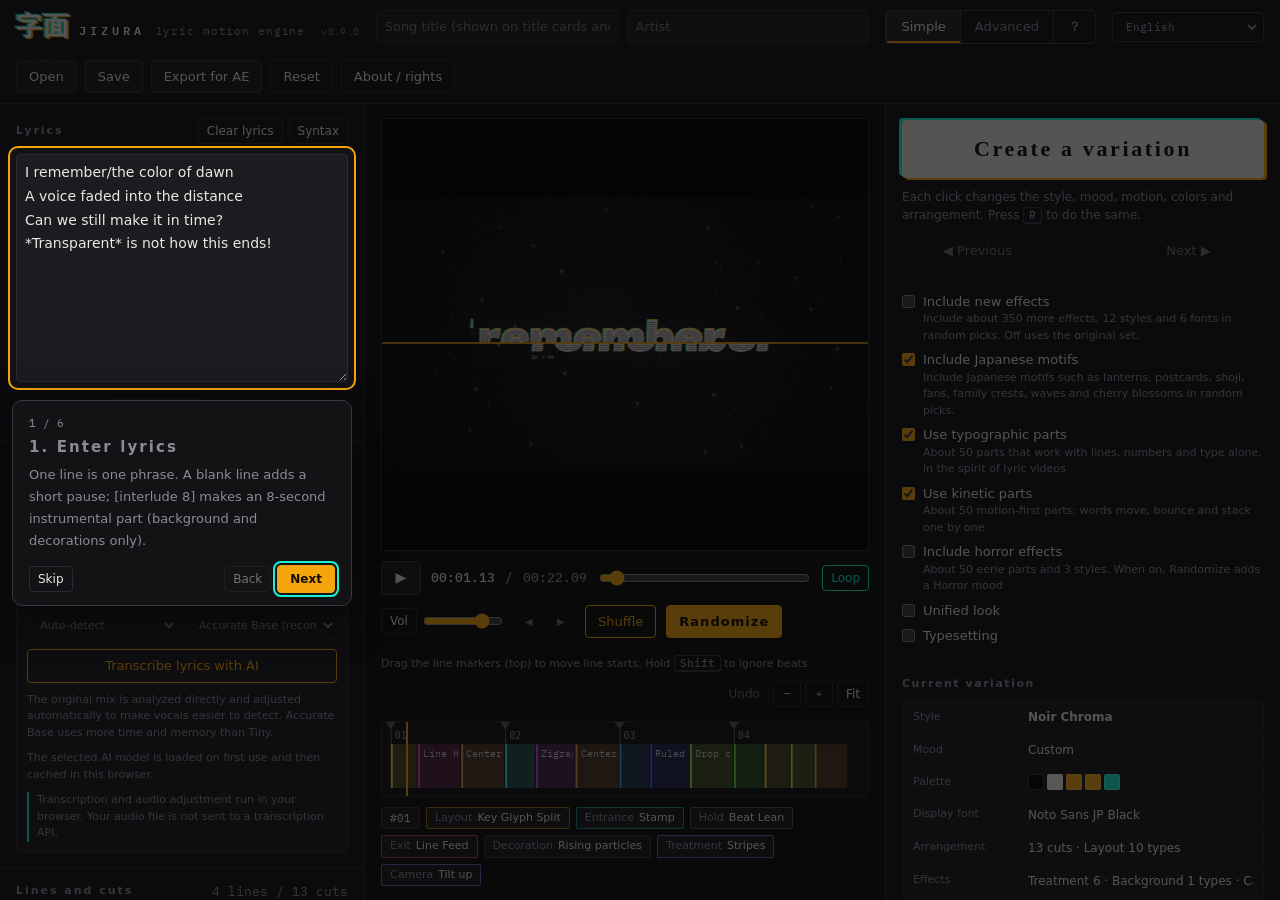
==== en/index.html @ 6033ae80 "Merge pull request #1 from KoZo114/feature/vocal-separation Add browser-based AI lyric transcription" ====
<!doctype html>
<html lang="en">
<head>
<meta charset="utf-8">
<meta name="viewport" content="width=device-width, initial-scale=1, viewport-fit=cover">
<title>JIZURA — Lyric Motion Video Maker</title>
<meta name="description" content="Turn lyrics into animated lyric videos in your browser and export MP4.">
<link rel="canonical" href="https://852wa.github.io/JIZURA/en/">
<link rel="alternate" hreflang="ja" href="https://852wa.github.io/JIZURA/">
<link rel="alternate" hreflang="en" href="https://852wa.github.io/JIZURA/en/">
<link rel="alternate" hreflang="zh-Hant" href="https://852wa.github.io/JIZURA/zh-hant/">
<link rel="alternate" hreflang="zh-Hans" href="https://852wa.github.io/JIZURA/zh-hans/">
<link rel="alternate" hreflang="ko" href="https://852wa.github.io/JIZURA/ko/">
<link rel="alternate" hreflang="id-ID" href="https://852wa.github.io/JIZURA/id/">
<link rel="alternate" hreflang="vi" href="https://852wa.github.io/JIZURA/vi/">
<meta property="og:type" content="website">
<meta property="og:title" content="JIZURA — Lyric Motion Video Maker">
<meta property="og:description" content="Turn lyrics into animated lyric videos in your browser and export MP4.">
<meta property="og:url" content="https://852wa.github.io/JIZURA/en/">
<meta name="twitter:card" content="summary">
<link rel="preconnect" href="https://fonts.googleapis.com">
<link rel="preconnect" href="https://fonts.gstatic.com" crossorigin>
<style>
:root {
  color-scheme: dark;
  --ink: #0c0c0e;
  --panel: #131316;
  --raised: #1b1b20;
  --raised2: #232329;
  --line: #2a2a31;
  --line2: #383840;
  --text: #ece7e1;
  --muted: #8e8a94;
  --faint: #5d5a63;
  --amber: #f5a50c;
  --cyan: #16f4d4;
  --rose: #ff6f9c;
  --danger: #ff5a6a;
  --ui: "IBM Plex Sans JP", "Noto Sans JP", "Hiragino Sans", "Yu Gothic UI", "Meiryo", system-ui, sans-serif;
  --mono: "IBM Plex Mono", "SFMono-Regular", Consolas, monospace;
  --brand: "Zen Old Mincho", "Noto Serif JP", "Yu Mincho", serif;
  --r: 4px;
}
html, body { height: 100%; }
[hidden] { display: none !important; }
body { margin: 0; background: var(--ink); color: var(--text); font: 13px/1.5 var(--ui); -webkit-font-smoothing: antialiased; }
* { box-sizing: border-box; }
button, input, select, textarea { font: inherit; color: inherit; }
:focus-visible { outline: 2px solid var(--cyan); outline-offset: 2px; }
@media (prefers-reduced-motion: reduce) { * { transition: none !important; } }

#app { display: flex; flex-direction: column; min-height: 100%; }

/* ---------- top bar ---------- */
.bar { display: flex; align-items: center; gap: 16px; padding-block: 10px; padding-inline: 16px; border-bottom: 1px solid var(--line); background: var(--panel); flex-wrap: wrap; }
.brand { display: flex; align-items: baseline; gap: 10px; min-width: 0; }
.brand .mark { font: 900 26px/1 var(--brand); letter-spacing: 0.02em; color: var(--text); text-shadow: -2px -1px 0 rgba(22,244,212,0.85), 2px 1px 0 rgba(245,165,12,0.9); }
.brand .word { font: 600 12px/1 var(--mono); letter-spacing: 0.34em; color: var(--text); }
.brand .tag { font: 400 11px/1 var(--mono); color: var(--muted); letter-spacing: 0.08em; }
.brand .ver { font: 400 10px/1 var(--mono); color: var(--muted); opacity: 0.8; margin-left: 6px; letter-spacing: 0.04em; }
.proj { display: flex; gap: 8px; flex: 1 1 280px; min-width: 0; }
.proj input { flex: 1 1 0; min-width: 0; }
.acts { display: flex; gap: 8px; flex-wrap: wrap; }
.lang-switch { display: inline-flex; align-items: center; gap: 3px; flex: none; font: 500 11px var(--mono); border: 1px solid var(--line2); border-radius: var(--r); padding: 3px; }
.lang-switch a, .lang-switch span { display: inline-block; padding: 3px 7px; color: var(--muted); text-decoration: none; border-radius: 2px; }
.lang-switch a:hover { color: var(--text); background: var(--raised2); }
.lang-switch [aria-current=page] { color: var(--ink); background: var(--amber); }
html[lang=en] { --ui: system-ui, -apple-system, "Segoe UI", sans-serif; --brand: Georgia, "Times New Roman", serif; }
html[lang=zh-Hant] { --ui: "Noto Sans TC", "PingFang TC", "Microsoft JhengHei", system-ui, sans-serif; }
html[lang=ko] { --ui: "Noto Sans KR", "Apple SD Gothic Neo", "Malgun Gothic", system-ui, sans-serif; --brand: "Noto Serif KR", "AppleMyungjo", "Batang", serif; }
html[lang=en] .work { grid-template-columns: minmax(315px, 365px) minmax(0, 1fr) minmax(350px, 395px); }
html[lang=en] .slider { grid-template-columns: 124px minmax(0, 1fr) 36px 30px; }
html[lang=en] .now-row { grid-template-columns: 105px minmax(0, 1fr); }
html[lang=en] .font-row { grid-template-columns: 95px minmax(0, 1fr); }
html[lang=en] .ln .tools select { max-width: 130px; }
html[lang=en] .fields .field { overflow-wrap: anywhere; }
html[lang=en] .easy-grid button, html[lang=en] .tabs button { white-space: normal; line-height: 1.2; }

/* ---------- controls ---------- */
input[type=text], input[type=number], input:not([type]), select, textarea {
  background: var(--raised); border: 1px solid var(--line); border-radius: var(--r); padding: 6px 8px; min-width: 0;
}
input[type=number] { font-family: var(--mono); }
textarea { width: 100%; resize: vertical; line-height: 1.7; }
select { padding-right: 4px; }
button { background: var(--raised); border: 1px solid var(--line2); border-radius: var(--r); padding: 6px 12px; cursor: pointer; white-space: nowrap; }
button:hover { background: var(--raised2); border-color: #4a4a54; }
button:disabled { opacity: 0.45; cursor: not-allowed; }
button.small { padding: 3px 8px; font-size: 12px; }
button.ghost { background: transparent; border-color: var(--line); }
button.primary { background: var(--amber); color: #120c00; border-color: var(--amber); font-weight: 700; }
button.primary:hover { background: #ffb52a; }
button.accent { border-color: var(--amber); color: var(--amber); background: transparent; }
button.accent:hover { background: rgba(245,165,12,0.1); }
button[aria-pressed=true] { border-color: var(--cyan); color: var(--cyan); }
button.icon { padding: 4px 6px; line-height: 0; }
button.icon svg { width: 15px; height: 15px; }
label.file { position: relative; display: inline-flex; align-items: center; gap: 6px; background: var(--raised); border: 1px dashed var(--line2); border-radius: var(--r); padding: 6px 12px; cursor: pointer; }
label.file:hover { border-color: var(--amber); }
label.file input { position: absolute; inset: 0; opacity: 0; cursor: pointer; width: 100%; }
.muted { color: var(--muted); }
.mono { font-family: var(--mono); }
h2, h3 { margin: 0; font-weight: 600; }
h2 { font-size: 11px; letter-spacing: 0.18em; color: var(--muted); }
h3 { font-size: 11px; letter-spacing: 0.14em; color: var(--muted); margin-top: 18px; margin-bottom: 8px; }

/* ---------- workspace ---------- */
.work { flex: 1; display: grid; grid-template-columns: minmax(270px, 330px) minmax(0, 1fr) minmax(290px, 350px); min-height: 0; }
.col { min-width: 0; min-height: 0; }
.col-left, .col-right { background: var(--panel); overflow: auto; }
.col-left { border-right: 1px solid var(--line); }
.col-right { border-left: 1px solid var(--line); }
.sec { padding: 14px 16px; border-bottom: 1px solid var(--line); display: flex; flex-direction: column; gap: 10px; }
.sec-h { display: flex; align-items: center; justify-content: space-between; gap: 8px; }
#lyrics { min-height: 150px; font-size: 14px; }
.syntax { font-size: 12px; color: var(--muted); background: var(--raised); border: 1px solid var(--line); border-radius: var(--r); padding: 10px 12px; }
.syntax code { font-family: var(--mono); color: var(--amber); }
.syntax ul { margin: 0; padding-left: 16px; display: grid; gap: 3px; }
.row { display: flex; align-items: center; gap: 8px; flex-wrap: wrap; }
.audio-name { font-size: 12px; overflow-wrap: anywhere; }
.fields { display: grid; grid-template-columns: repeat(3, minmax(0, 1fr)); gap: 8px; }
.field { display: flex; flex-direction: column; gap: 4px; font-size: 11px; color: var(--muted); }
.field input, .field select { width: 100%; }
.whisper-box { display: grid; gap: 9px; padding: 10px; border: 1px solid var(--line); border-radius: var(--r); background: var(--raised); }
.whisper-title { margin: 0; color: var(--text); letter-spacing: .08em; }
.whisper-fields { display: grid; grid-template-columns: repeat(2, minmax(0, 1fr)); gap: 8px; }
.whisper-note, .whisper-privacy { margin: 0; font-size: 11px; line-height: 1.5; }
.whisper-privacy { color: var(--muted); border-left: 2px solid var(--cyan); padding-left: 8px; }
.whisper-actions { display: grid; gap: 7px; }
.whisper-progress { display: grid; gap: 5px; }
.whisper-progress[hidden] { display: none; }
.whisper-status-row { display: flex; justify-content: space-between; gap: 8px; color: var(--muted); font-size: 11px; }
.whisper-progress.indeterminate .progress i { width: 38% !important; animation: whisper-progress 1.1s ease-in-out infinite alternate; }
.whisper-result { display: grid; gap: 8px; }
.whisper-result[hidden] { display: none; }
#whisperPreview { min-height: 118px; font: 12px/1.6 var(--mono); }
@keyframes whisper-progress { from { transform: translateX(-15%); } to { transform: translateX(180%); } }
.tapbox { border: 1px solid var(--amber); border-radius: var(--r); padding: 10px; display: grid; gap: 8px; background: rgba(245,165,12,0.06); }
.tapbox .next { font-size: 15px; }
button.tap { font: 700 18px/1 var(--mono); letter-spacing: 0.2em; padding: 16px; background: var(--amber); color: #120c00; border-color: var(--amber); }
/* タップ同期中は行一覧の自動スクロールで押せなくなるので、左カラムの先頭に貼り付けて固定する */
.col-left > #tapPanel { position: sticky; top: 0; z-index: 20; margin: 10px 12px; background-color: var(--panel); background-image: linear-gradient(rgba(245,165,12,0.10), rgba(245,165,12,0.10)); box-shadow: 0 10px 24px rgba(0,0,0,0.5); }
.tapbox.compact .hint { display: none; }
/* 固定レイアウトにならない広さ／高さのときは、左カラムがスクロールしないのでビューポートに重ねて固定する */
@media (max-width: 1180px), (max-height: 619px) {
  .col-left > #tapPanel { position: fixed; top: 8px; left: 8px; right: 8px; bottom: auto; margin: 0; max-height: 62vh; overflow: auto; box-shadow: 0 14px 40px rgba(0,0,0,0.6); }
}

/* line list */
#lineList { list-style: none; margin: 0; padding: 0; display: grid; gap: 6px; }
.ln { display: grid; grid-template-columns: 22px 66px minmax(0, 1fr); gap: 4px 6px; align-items: center; padding: 6px; border: 1px solid transparent; border-radius: var(--r); }
.ln:hover { background: var(--raised); }
.ln.cur { border-color: var(--line2); background: var(--raised); }
.ln .no { font: 500 11px var(--mono); color: var(--faint); text-align: right; }
.ln .time { width: 100%; padding: 3px 5px; font-size: 12px; }
.ln .txt { overflow: hidden; text-overflow: ellipsis; white-space: nowrap; cursor: pointer; }
.ln .meta { grid-column: 2 / 4; display: flex; justify-content: space-between; align-items: flex-start; gap: 6px; flex-wrap: wrap; }
.ln .tools { display: flex; gap: 4px; flex: 0 1 auto; flex-wrap: wrap; justify-content: flex-end; margin-left: auto; }
.ln .tools select { padding: 2px 4px; font-size: 11px; max-width: 92px; width: auto; }
.ln .cuts { display: flex; gap: 4px; flex-wrap: wrap; min-width: 0; flex: 1 1 140px; }
.ln .cuts span { font-size: 10px; padding: 1px 6px; border-radius: 2px; border: 1px solid var(--line2); color: var(--muted); cursor: pointer; }
.ln .cuts span:hover { color: var(--text); border-color: var(--amber); }
.ln .cuts select.cut-lay { font-size: 10px; padding: 1px 4px; max-width: 112px; border: 1px solid var(--line2); border-radius: 2px; background: var(--raised); color: var(--text); }
.ln .cuts select.cut-lay.is-forced { border-color: var(--amber); color: var(--text); }

/* ---------- stage ---------- */
.col-stage { display: flex; flex-direction: column; gap: 10px; padding: 14px 16px; min-width: 0; }
.viewport { position: relative; width: 100%; background: #000; border: 1px solid var(--line); display: grid; place-items: center; overflow: hidden; }
.viewport canvas { display: block; width: 100%; height: auto; max-height: 68vh; object-fit: contain; }
.field-wide { grid-column: span 2; }
.lang-row { display: flex; align-items: center; flex-wrap: wrap; gap: 6px; margin-top: 6px; font-size: 11px; color: var(--muted); }
.lang-row select { width: auto; }
.key-badge { position: absolute; right: 10px; top: 10px; background: rgba(12,12,14,0.78); border: 1px solid var(--line2); color: #fff; padding: 3px 8px; border-radius: var(--r); font-size: 11px; pointer-events: none; letter-spacing: .04em; }
.key-badge i { display: inline-block; width: 9px; height: 9px; border-radius: 2px; margin-right: 6px; vertical-align: -1px; border: 1px solid rgba(255,255,255,.5); }
.overlay-msg { position: absolute; left: 12px; bottom: 12px; background: rgba(12,12,14,0.85); border: 1px solid var(--line2); padding: 6px 10px; border-radius: var(--r); font-size: 12px; }
.transport { display: flex; align-items: center; gap: 10px; flex-wrap: wrap; }
.transport .vol { display: inline-flex; align-items: center; gap: 4px; }
.transport .vol input[type=range] { flex: 0 0 80px; width: 80px; }
#btnLoop[data-mode="line"], #btnLoop[data-mode="cut"] { color: var(--amber); }
#btnLoop[aria-pressed="false"] { opacity: 0.55; }
.transport .tc { font: 500 13px var(--mono); font-variant-numeric: tabular-nums; }
.transport input[type=range] { flex: 1 1 160px; accent-color: var(--amber); }
button.play { width: 40px; height: 34px; padding: 0; font-size: 14px; }
/* timeline controls, export range, line tools */
.tl-bar { display: flex; justify-content: space-between; align-items: center; gap: 8px; margin: 8px 0 4px; flex-wrap: wrap; }
.tl-hint { font-size: 11px; }
.tl-btns { display: flex; gap: 4px; margin-left: auto; }
.rng-row { display: flex; align-items: center; gap: 6px; flex-wrap: wrap; margin: 10px 0 2px; font-size: 12px; }
.rng-row select { width: auto; max-width: 150px; }
.rng-lab { color: var(--muted); font-size: 11px; }
.rngInfo { font-size: 11px; }
.ln.in-range { border-color: var(--amber); }
.ln.is-inter .txt { color: var(--muted); font-style: italic; }
.ln .txt-edit { width: 100%; padding: 3px 6px; font-size: 13px; }
.ln .tools .icon[aria-pressed=true] { color: var(--amber); }
#timeline { width: 100%; height: 76px; display: block; background: var(--panel); border: 1px solid var(--line); border-radius: var(--r); cursor: pointer; touch-action: none; }
.cutinfo { display: flex; gap: 6px; flex-wrap: wrap; align-items: center; min-height: 26px; flex: none; }
.cutinfo .cut-roll { margin-left: 2px; }
.chip { font-size: 11px; padding: 2px 8px; border-radius: 2px; border: 1px solid var(--line2); color: var(--text); background: var(--raised); }
.chip b { font-weight: 500; color: var(--muted); margin-right: 5px; }
button.chip { cursor: pointer; font: inherit; }
button.chip:hover { border-color: var(--amber); color: var(--text); }
button.chip.is-forced { border-color: var(--amber); }
button.chip[aria-pressed=true] { border-color: var(--cyan); color: var(--cyan); }
.cut-pick { border: 1px solid var(--line); border-radius: var(--r); background: var(--panel); padding: 8px; max-height: min(42vh, 420px); overflow: auto; }
.cut-pick-h { display: flex; align-items: center; gap: 8px; margin-bottom: 8px; position: sticky; top: 0; background: var(--panel); z-index: 1; padding-bottom: 4px; }
.cut-pick-h strong { font-size: 12px; }
.cut-pick-h .muted { flex: 1; font-size: 11px; }
.cut-pick .tech-grid { display: grid; grid-template-columns: repeat(auto-fill, minmax(112px, 1fr)); gap: 8px; padding: 0; min-height: 96px; }
.cut-pick .tcard { cursor: pointer; width: 100%; text-align: left; }
.cut-pick .tcard.is-on { border-color: var(--amber); box-shadow: 0 0 0 1px var(--amber); }
.cut-pick .tcard canvas { width: 100%; aspect-ratio: 16 / 9; display: block; background: #0c0c0e; }
.chip { font-size: 11px; padding: 2px 8px; border-radius: 2px; border: 1px solid var(--line2); color: var(--text); background: var(--raised); }
.chip b { font-weight: 500; color: var(--muted); margin-right: 5px; }
.chip.l { border-color: rgba(245,165,12,0.6); }
.chip.e { border-color: rgba(22,244,212,0.55); }
.chip.x { border-color: rgba(255,111,156,0.6); }
.chip.h { border-color: #55525c; }
.hint { font-size: 12px; color: var(--muted); }

/* ---------- right panel ---------- */
.tabs { display: grid; grid-template-columns: repeat(4, 1fr); border-bottom: 1px solid var(--line); position: sticky; top: 0; background: var(--panel); z-index: 2; }
.tabs button { border: 0; border-radius: 0; background: transparent; padding: 11px 4px; color: var(--muted); border-bottom: 2px solid transparent; }
.tabs button[aria-selected=true] { color: var(--text); border-bottom-color: var(--amber); }
.tabpane { padding: 14px 16px 24px; }
.style-grid { display: grid; grid-template-columns: repeat(3, minmax(0, 1fr)); gap: 8px; }
.stile { display: flex; flex-direction: column; gap: 5px; padding: 0; border: 1px solid var(--line); background: transparent; border-radius: var(--r); overflow: hidden; text-align: left; }
.stile canvas { width: 100%; aspect-ratio: 16 / 9; display: block; }
.stile span { font-size: 11px; padding: 0 7px 6px; white-space: nowrap; overflow: hidden; text-overflow: ellipsis; }
.stile[aria-pressed=true] { border-color: var(--amber); box-shadow: 0 0 0 1px var(--amber); color: var(--text); }
.slider { display: grid; grid-template-columns: 96px minmax(0, 1fr) 36px 30px; gap: 8px; align-items: center; margin-bottom: 8px; }
.slider input { width: 100%; accent-color: var(--amber); }
.slider output { font: 500 11px var(--mono); color: var(--muted); text-align: right; }
.checks { display: grid; grid-template-columns: repeat(2, minmax(0, 1fr)); gap: 3px 10px; }
.checks label { display: flex; align-items: center; gap: 6px; font-size: 12px; padding: 2px 0; }
.checks input { accent-color: var(--amber); }
.tgroup .checks.tech-grid { display: grid; grid-template-columns: repeat(auto-fill, minmax(128px, 1fr)); gap: 8px; padding: 0 10px 10px; }
.tcard { display: flex; flex-direction: column; gap: 4px; padding: 0; border: 1px solid var(--line); border-radius: var(--r); overflow: hidden; background: var(--panel); cursor: pointer; }
.tcard:hover { border-color: var(--line2); }
.tcard canvas { width: 100%; aspect-ratio: 16 / 9; display: block; background: #0c0c0e; }
.tcard .tcard-name { display: flex; align-items: center; gap: 5px; font-size: 11px; padding: 0 6px 6px; min-width: 0; }
.tcard .tcard-name span { white-space: nowrap; overflow: hidden; text-overflow: ellipsis; min-width: 0; }
.tcard.set-off { opacity: 0.5; }
.group-h { display: flex; justify-content: space-between; align-items: center; margin-top: 16px; margin-bottom: 6px; }
.tgroup { border: 1px solid var(--line); border-radius: var(--r); margin-bottom: 8px; background: var(--raised); }
.tgroup summary { display: flex; justify-content: space-between; align-items: center; padding: 8px 10px; cursor: pointer; list-style: none; font-size: 12px; }
.tgroup summary::-webkit-details-marker { display: none; }
.tgroup summary::before { content: '▸'; color: var(--muted); margin-right: 8px; transition: transform .15s; }
.tgroup[open] summary::before { transform: rotate(90deg); }
.tgroup .tg-name { flex: 1; font-weight: 600; }
.tgroup .tg-cnt { color: var(--muted); font-size: 11px; }
/* locks: same look as the per-line lock button (icon ghost + SVG, accent colour while pressed) */
.tgroup summary .lk { flex: none; margin-left: 6px; }
.lk[aria-pressed="true"] { color: var(--amber); }
.tgroup .tg-tools { display: flex; gap: 6px; padding: 0 10px 8px; }
.tgroup .checks { padding: 0 10px 10px; }
.chip.t { border-color: rgba(180,140,255,0.6); }
.chip.b { border-color: rgba(120,200,120,0.55); }
.chip.c { border-color: rgba(120,170,255,0.6); }
.group-h:first-child { margin-top: 0; }
.color-row { display: grid; grid-template-columns: repeat(3, minmax(0, 1fr)); gap: 8px; }
.color-row label { display: flex; flex-direction: column; gap: 3px; font-size: 11px; color: var(--muted); }
.color-row input[type=color] { width: 100%; height: 28px; padding: 0; border: 1px solid var(--line); background: transparent; border-radius: var(--r); }
.font-row { display: grid; grid-template-columns: 70px minmax(0, 1fr); gap: 8px; align-items: center; margin-bottom: 6px; font-size: 12px; }
.progress { height: 6px; background: var(--raised2); border-radius: 3px; overflow: hidden; }
.progress i { display: block; height: 100%; width: 0; background: linear-gradient(90deg, var(--cyan), var(--amber)); }
.outbtns { display: grid; gap: 8px; margin-top: 12px; }
.outbtns button { padding: 10px 12px; }
.note { font-size: 12px; color: var(--muted); border-left: 2px solid var(--line2); padding-left: 10px; margin-top: 12px; }
.kbd { font: 500 11px var(--mono); border: 1px solid var(--line2); border-bottom-width: 2px; padding: 0 5px; border-radius: 3px; }

label.check { display: flex; align-items: flex-start; gap: 8px; margin-bottom: 8px; cursor: pointer; }
label.check input { margin: 3px 0 0; flex: none; accent-color: var(--amber); }
label.check small { display: block; font-size: 11px; color: var(--muted); }

/* ---------- modes / おまかせ ---------- */
.modes { display: inline-flex; border: 1px solid var(--line2); border-radius: var(--r); overflow: hidden; }
.modes button { border: 0; border-radius: 0; background: transparent; padding: 6px 14px; color: var(--muted); }
.modes button + button { border-left: 1px solid var(--line2); }
.modes button[aria-pressed=true] { background: var(--raised2); color: var(--text); box-shadow: inset 0 -2px 0 var(--amber); }
#app.is-easy .tabs, #app.is-easy .tabpane, #app.is-easy .pro-only { display: none !important; }
.hist-btns { display: inline-flex; gap: 4px; }
button.icon-txt { font-size: 10px; min-width: 28px; }
.transport #btnOmakase { letter-spacing: 0.08em; }

.easy { padding: 16px 16px 28px; display: grid; gap: 18px; }
.easy h3 { margin: 0 0 8px; }
.easy-hero { display: grid; gap: 10px; }
button.omakase {
  position: relative; padding: 18px 14px; font: 900 22px/1 var(--brand); letter-spacing: 0.12em;
  background: var(--text); color: var(--ink); border: 0; border-radius: var(--r);
  box-shadow: -3px -2px 0 var(--cyan), 3px 2px 0 var(--amber);
  transition: transform .12s ease, box-shadow .12s ease;
}
button.omakase:hover { background: #fff; box-shadow: -5px -3px 0 var(--cyan), 5px 3px 0 var(--amber); }
button.omakase:active { transform: translateY(1px) scale(0.99); box-shadow: -1px -1px 0 var(--cyan), 1px 1px 0 var(--amber); }
button.omakase:disabled { box-shadow: none; }
.easy-hero .hint { margin: 0; }
.hist-row { display: grid; grid-template-columns: 1fr auto 1fr; gap: 8px; align-items: center; }
.hist-row #histPos { font-size: 11px; text-align: center; min-width: 44px; }
.now { display: grid; gap: 1px; background: var(--line); border: 1px solid var(--line); border-radius: var(--r); overflow: hidden; }
.now-row { display: grid; grid-template-columns: 84px minmax(0, 1fr); gap: 10px; align-items: center; padding: 7px 10px; background: var(--raised); font-size: 12px; }
.now-row .k { color: var(--muted); font-size: 11px; }
.now-row .v { display: flex; align-items: center; gap: 8px; min-width: 0; overflow: hidden; text-overflow: ellipsis; white-space: nowrap; }
.now-row b { font-weight: 700; }
.tagl { font: 500 10px var(--mono); color: var(--cyan); border: 1px solid rgba(22,244,212,0.5); padding: 0 5px; border-radius: 2px; }
.easy-grid { display: grid; grid-template-columns: repeat(2, minmax(0, 1fr)); gap: 8px; }
.easy-grid button { padding: 10px 8px; }
.easy .fields { display: grid; grid-template-columns: repeat(3, minmax(0, 1fr)); gap: 8px; }
.easy .exp-box { margin-top: 10px; }
.swatches { display: inline-flex; gap: 3px; vertical-align: middle; }
.swatches i { width: 16px; height: 16px; border-radius: 2px; border: 1px solid rgba(255,255,255,0.18); display: inline-block; }
#paletteSwatch i { width: 22px; height: 22px; }
.toast {
  position: absolute; top: 12px; left: 50%; transform: translate(-50%, -6px); opacity: 0;
  display: flex; align-items: center; gap: 10px; max-width: calc(100% - 24px);
  background: rgba(12,12,14,0.9); border: 1px solid var(--line2); border-left: 2px solid var(--amber);
  padding: 7px 12px; border-radius: var(--r); font-size: 12px; white-space: nowrap; overflow: hidden; text-overflow: ellipsis; pointer-events: none;
  transition: opacity .2s ease, transform .2s ease;
}
.toast.in { opacity: 1; transform: translate(-50%, 0); }
.toast.out { opacity: 0; transform: translate(-50%, -6px); }

/* ---------- 利用について ---------- */
button.linkish { background: none; border: 0; padding: 4px 0; color: var(--muted); font-size: 12px; text-decoration: underline; text-underline-offset: 3px; cursor: pointer; justify-self: start; }
button.linkish:hover { color: var(--text); background: none; }
dialog.terms { width: min(520px, calc(100vw - 32px)); max-height: calc(100vh - 48px); overflow: auto; padding: 22px 24px 18px; background: var(--panel); color: var(--text); border: 1px solid var(--line2); border-radius: 8px; box-shadow: 0 20px 60px rgba(0,0,0,0.55); }
dialog.terms .reset-list { margin: 0 0 12px; padding-left: 18px; display: grid; gap: 3px; font-size: 13px; }
button.danger { background: #c9433a; border-color: #c9433a; color: #fff; font-weight: 700; }
button.danger:hover { background: #dd5146; }
.sec-btns { display: inline-flex; gap: 6px; }
dialog.terms::backdrop { background: rgba(6,6,8,0.66); }
dialog.terms h2 { font-size: 15px; letter-spacing: 0.08em; color: var(--text); margin: 0 0 14px; }
dialog.terms p { margin: 0 0 10px; line-height: 1.75; font-size: 13px; }
dialog.terms a { color: var(--cyan); word-break: break-all; }
.terms-main { border-left: 3px solid var(--amber); background: var(--raised); padding: 12px 14px 4px; border-radius: 0 var(--r) var(--r) 0; margin-bottom: 14px; }
.terms-main .terms-big { font-size: 15px; }
.terms-main strong { color: var(--amber); font-weight: 700; }
.terms-sub { color: var(--muted); font-size: 12px !important; }
.terms-note { font-size: 12px !important; }
.terms-oss { font-size: 12px; color: var(--muted); margin: 4px 0 14px; }
.terms-oss summary { cursor: pointer; }
.terms-oss p { font-size: 12px !important; margin-top: 6px; }
.terms-foot { display: flex; justify-content: space-between; align-items: center; gap: 12px; border-top: 1px solid var(--line); padding-top: 12px; }

/* ---------- fixed workspace (wide & tall enough windows) ----------
   The page no longer scrolls as a whole: the header and the preview + timeline stay put, and the
   lyrics / line list (left) and settings (right) scroll inside their own columns. */
@media (min-width: 1181px) and (min-height: 620px) {
  html.fixed-ok body { overflow: hidden; }
  html.fixed-ok #app { height: 100vh; height: 100dvh; min-height: 0; }
  html.fixed-ok .work { overflow: hidden; }
  html.fixed-ok .col-left, html.fixed-ok .col-right { overscroll-behavior: contain; }
  html.fixed-ok .col-stage { overflow: hidden auto; }
  html.fixed-ok .viewport { flex: 1 1 0; min-height: 180px; }
  html.fixed-ok .viewport canvas { max-height: none; }
}

/* ---------- responsive ---------- */
@media (max-width: 1180px) {
  .work { grid-template-columns: minmax(0, 1fr) minmax(0, 1fr); }
  html[lang=en] .work { grid-template-columns: minmax(0, 1fr) minmax(0, 1fr); }
  .col-stage { grid-column: 1 / -1; order: -1; }
  .col-left { border-right: 1px solid var(--line); }
  .col-right { border-left: 0; }
}
@media (max-width: 760px) {
  .work { grid-template-columns: minmax(0, 1fr); }
  html[lang=en] .work { grid-template-columns: minmax(0, 1fr); }
  .col-left, .col-right { border: 0; border-top: 1px solid var(--line); }
  .bar { gap: 10px; }
  .brand .tag { display: none; }
  .fields { grid-template-columns: repeat(2, minmax(0, 1fr)); }
  .easy .fields { grid-template-columns: repeat(3, minmax(0, 1fr)); }
  #app.is-easy .col-right { order: 0; border-top: 1px solid var(--line); }
  #app.is-easy .col-left { order: 1; }
  .transport .hist-btns { display: none; }
}

/* 追加分 / 和風 switches + badges */
.pick-sets { margin: 12px 0 6px; text-align: left; }
.pick-sets label.check { margin-bottom: 6px; }
.easy-hero .pick-sets { margin-top: 14px; }
.set-badge { display: inline-block; margin-left: 4px; padding: 0 4px; border: 1px solid var(--amber); border-radius: 3px; color: var(--amber); font-size: 10px; line-height: 15px; vertical-align: 1px; }
.set-badge.ex { border-color: var(--cyan, #4cc9d9); color: var(--cyan, #4cc9d9); }
.set-badge.set-horror { border-color: #c0544a; color: #e0786e; }
.set-badge.set-typo { border-color: #9aa3ad; color: #c5ccd3; }
.set-badge.set-kinetic { border-color: #7fbf6a; color: #9fd98a; }
.checks label.set-off { opacity: 0.45; }
.checks label.set-off .set-badge { border-color: var(--muted); color: var(--muted); }
.stile { position: relative; }
.stile .badges { position: absolute; top: 4px; left: 4px; padding: 0; display: flex; gap: 3px; }
.stile .set-badge { margin: 0; padding: 0 4px; font-size: 10px; line-height: 15px; background: rgba(0,0,0,0.55); }
.stile.set-off { opacity: 0.55; }

/* ---------- かんたんモードの案内ツアー ---------- */
.tour { position: fixed; inset: 0; z-index: 200; pointer-events: auto; }
.tour-spot { position: fixed; border-radius: 8px; box-shadow: 0 0 0 9999px rgba(8, 8, 10, 0.66); outline: 2px solid var(--amber); transition: all 0.22s ease; pointer-events: none; }
.tour-bub { position: fixed; width: min(340px, calc(100vw - 24px)); background: var(--panel); color: var(--text); border: 1px solid var(--line2); border-radius: 10px; padding: 14px 16px 12px; box-shadow: 0 12px 40px rgba(0,0,0,0.5); transition: top 0.22s ease, left 0.22s ease; }
.tour-step { font-size: 11px; }
.tour-title { margin: 4px 0 6px; font-size: 15px; }
.tour-text { margin: 0 0 12px; font-size: 13px; line-height: 1.7; color: var(--muted); }
.tour-nav { display: flex; gap: 6px; align-items: center; }
.tour-sp { flex: 1; }
.tour-btn { min-width: 30px; font-weight: 700; }
button.small.primary { padding: 4px 12px; }

.lang-switch select { font: 500 11px var(--mono); padding: 3px 6px; width: auto; background: transparent; color: var(--muted); border: none; }
.sr-only { position: absolute; width: 1px; height: 1px; overflow: hidden; clip: rect(0 0 0 0); white-space: nowrap; }
.unify-box { margin-bottom: 10px; padding-bottom: 6px; border-bottom: 1px solid var(--line); }
.center-dir { gap: 6px; margin: -2px 0 8px 26px; font-size: 12px; }
.center-dir select { width: auto; }

/* ================= スマホ mode (#app.is-mobile) =================
   one column: sticky header with おまかせ, the preview right under it, then folding sections */
.omk-top, .menu-btn { display: none; }
.mode-mobile { display: none; }
@media (max-width: 900px), (pointer: coarse) { .mode-mobile { display: inline-block; } }
#app.is-mobile .mode-mobile { display: inline-block; }
#app.is-mobile .bar { position: sticky; top: 0; z-index: 40; gap: 8px; padding: 8px 10px; }
#app.is-mobile .brand .tag, #app.is-mobile .brand .word, #app.is-mobile .tour-btn { display: none; }
#app.is-mobile .brand .mark { font-size: 22px; }
#app.is-mobile .omk-top, #app.is-mobile .menu-btn { display: inline-block; }
#app.is-mobile .omk-top { order: 2; margin-left: auto; padding: 9px 16px; font-size: 15px; }
#app.is-mobile .menu-btn { order: 3; padding: 9px 10px; }
#app.is-mobile .modes { order: 4; flex: 1 1 100%; }
#app.is-mobile .modes button { flex: 1 1 0; padding: 7px 4px; }
#app.is-mobile .proj, #app.is-mobile .acts, #app.is-mobile .lang-switch { display: none; order: 5; flex: 1 1 100%; }
#app.is-mobile.menu-open .proj, #app.is-mobile.menu-open .acts, #app.is-mobile.menu-open .lang-switch { display: flex; }
#app.is-mobile .acts > * { flex: 1 1 auto; }
#app.is-mobile .work { display: flex; flex-direction: column; overflow: visible; }
#app.is-mobile .col-left, #app.is-mobile .col-right { overflow: visible; border: 0; border-top: 1px solid var(--line); }
#app.is-mobile .col-stage { order: -1; position: sticky; top: var(--mbar, 96px); z-index: 30; background: var(--ink); padding: 8px 10px; gap: 6px; box-shadow: 0 8px 18px rgba(0,0,0,0.45); }
#app.is-mobile .viewport canvas { max-height: 34vh; }
#app.is-mobile .tl-bar, #app.is-mobile #timeline, #app.is-mobile .cutinfo, #app.is-mobile .transport .vol, #app.is-mobile #btnLoop, #app.is-mobile #btnShuffle, #app.is-mobile #btnOmakase { display: none; }
#app.is-mobile .transport { gap: 8px; flex-wrap: nowrap; }
#app.is-mobile .transport .hist-btns { display: inline-flex; }
#app.is-mobile .col-right { order: 0; }
#app.is-mobile .col-left { order: 1; }
#app.is-mobile .easy-hero .omakase { display: none; }
#app.is-mobile button, #app.is-mobile select, #app.is-mobile input[type=text], #app.is-mobile label.file { min-height: 40px; }
#app.is-mobile button.small, #app.is-mobile .ln button, #app.is-mobile .ln select { min-height: 34px; }
#app.is-mobile .easy .fields, #app.is-mobile .fields { grid-template-columns: repeat(2, minmax(0, 1fr)); }
/* folding sections: tap the heading */
#app.is-mobile .sec > .sec-h h2 { cursor: pointer; font-size: 13px; }
#app.is-mobile .sec > .sec-h h2::before { content: '▾'; display: inline-block; width: 1.2em; color: var(--amber); }
#app.is-mobile .sec.fold > .sec-h h2::before { content: '▸'; }
#app.is-mobile .sec.fold > :not(.sec-h) { display: none !important; }
/* lines: one compact row each, tap to open its tools */
#app.is-mobile .ln { grid-template-columns: 22px minmax(0, 1fr); padding: 8px 6px; }
#app.is-mobile .ln .time { display: none; }
#app.is-mobile .ln .meta { display: none; grid-column: 1 / -1; }
#app.is-mobile .ln.open .meta { display: block; }
#app.is-mobile .ln .txt { white-space: nowrap; overflow: hidden; text-overflow: ellipsis; }
#app.is-mobile .ln.open .txt { white-space: normal; }
.exp-share { width: 100%; margin-bottom: 8px; }
#app.is-mobile .transport .tc.muted, #app.is-mobile #timeDur { display: none; }
#app.is-mobile .transport input[type=range] { flex: 1 1 40px; min-width: 0; }
#app.is-mobile .transport .hist-btns button { min-width: 36px; padding: 4px 8px; }
#app.is-mobile button.play { flex: none; width: 44px; }

</style>
</head>
<body>
<div id="tour" class="tour" hidden role="dialog" aria-modal="true" aria-labelledby="tourTitle">
  <div class="tour-spot"></div>
  <div class="tour-bub">
    <div class="tour-step mono muted"></div>
    <h3 id="tourTitle" class="tour-title"></h3>
    <p class="tour-text"></p>
    <div class="tour-nav"><button class="tour-skip ghost small">Skip</button><span class="tour-sp"></span><button class="tour-prev ghost small">Back</button><button class="tour-next primary small">Next</button></div>
  </div>
</div>
<div id="app">
  <header class="bar">
    <div class="brand"><span class="mark" aria-hidden="true">字面</span><span class="word">JIZURA</span><span class="tag">lyric motion engine</span><span class="ver">v0.9.0</span></div>
    <div class="proj">
      <input id="songTitle" type="text" placeholder="Song title (shown on title cards and HUD)" aria-label="Song title">
      <input id="songArtist" type="text" placeholder="Artist" aria-label="Artist">
    </div>
    <button id="btnOmakaseTop" class="primary omk-top" title="Randomize style, mood, effects and palette">Randomize</button>
    <button id="btnMenu" class="ghost menu-btn" aria-expanded="false" aria-controls="appMenu">Menu</button>
    <div class="modes" role="group" aria-label="Editor mode">
      <button id="modeMobile" class="mode-mobile" aria-pressed="false" title="Phone layout (Randomize pinned at the top, lines folded)">Phone</button>
      <button id="modeEasy" aria-pressed="false" title="A simple workspace focused on automatic creation">Simple</button>
      <button id="modePro" aria-pressed="true" title="Show all settings">Advanced</button>
      <button id="btnTour" class="ghost tour-btn" title="A short tour of the Simple mode" aria-label="Tour">？</button>
    </div>
    <label class="lang-switch"><span class="sr-only">Language</span><select aria-label="Language" onchange="if(this.value)location.href=this.value"><option value="../index.html" lang="ja">日本語</option><option value="../en/index.html" lang="en" selected>English</option><option value="../zh-hant/index.html" lang="zh-Hant">繁體中文</option><option value="../zh-hans/index.html" lang="zh-Hans">简体中文</option><option value="../ko/index.html" lang="ko">한국어</option><option value="../id/index.html" lang="id-ID">Bahasa Indonesia</option><option value="../vi/index.html" lang="vi">Tiếng Việt</option></select></label>
    <div class="acts">
      <label class="file" title="Open a saved project (.json)">Open<input id="fileProject" type="file" accept=".json,application/json"></label>
      <button id="btnSave" title="Save project as .json">Save</button>
      <button id="btnAE" title="Export project data for the After Effects panel">Export for AE</button>
      <button id="btnReset" class="ghost" title="Clear lyrics, song, settings and history and start over">Reset</button>
      <button id="btnTerms" class="ghost terms-open" title="Rights and licenses for your exports">About / rights</button>
    </div>
  </header>

  <main class="work">
    <!-- ================= left: lyrics & timing ================= -->
    <section class="col col-left" aria-label="Lyrics and timing">
      <div id="tapPanel" class="tapbox" hidden>
          <div class="hint">Press <span class="kbd">Space</span> or the button as each line starts. A wrong tap? Press <span class="kbd">Backspace</span> or “Undo tap”. To redo from a line in the middle, press ◎ in the line list.</div>
          <div class="next">Next: <b id="tapLine">—</b></div>
          <button id="tapBtn" class="tap">TAP</button>
          <button id="tapBack" class="ghost">Undo tap</button>
          <button id="tapStop" class="ghost">Finish</button>
      </div>
      <div class="sec">
        <div class="sec-h"><h2>Lyrics</h2><span class="sec-btns"><button id="btnClearLyrics" class="ghost small" title="Clear the lyrics with their line timings, per-line settings and export range (Undo or Ctrl+Z brings them back)">Clear lyrics</button><button id="btnSyntax" class="ghost small" aria-expanded="false">Syntax</button></span></div>
        <textarea id="lyrics" rows="9" spellcheck="false" aria-label="Lyrics (one phrase per line)"></textarea>
        <label class="lang-row">Lyrics language<select id="lyricLang"><option value="auto">Auto-detect</option><option value="ja">日本語</option><option value="zh-Hant">繁體中文</option><option value="zh-Hans">简体中文</option><option value="ko">한국어</option><option value="en">English</option></select><span id="langNote" class="muted"></span></label>
        <div id="syntax" class="syntax" hidden>
          <ul>
            <li>One phrase per line. A blank line adds a short pause.</li>
            <li><code>I remember/the dawn</code> … <code>/</code> marks a cut boundary</li>
            <li><code>*transparent*</code> … emphasis (larger, stronger effects)</li>
            <li>A trailing <code>!</code> … adds a flash and shake</li>
            <li><code>lyrics|reading or note</code> … smaller text in annotation layouts</li>
            <li><code>[01:23.45]Lyrics</code> … uses an LRC timestamp</li>
            <li><code>[interlude 8]</code> … an 8-second instrumental part (no lyrics, background and decorations only). Without a number it lasts 4 seconds; tap sync or markers set its length</li>
            <li><code>#</code> starts a comment (ignored)</li>
          </ul>
        </div>
      </div>

      <div class="sec">
        <div class="sec-h"><h2>Audio and timing</h2></div>
        <div id="audioName" class="muted audio-name">No audio. Import a song to detect beats and align cuts.</div>
        <div class="row">
          <label class="file" title="MP3, WAV, M4A and more">Import audio<input id="audioFile" type="file" accept="audio/*,.mp3,.wav,.m4a,.aac,.ogg,.flac"></label>
          <button id="btnTap" title="Tap at the start of each line while the song plays">Tap to sync</button>
        </div>
        <div id="whisperBox" class="whisper-box">
          <div class="sec-h"><h3 class="whisper-title">AI transcription</h3><span id="whisperDevice" class="muted mono"></span></div>
          <div class="whisper-fields">
            <label class="field">Language
              <select id="whisperLang"><option value="auto">Auto-detect</option><option value="japanese">Japanese</option><option value="english">English</option></select>
            </label>
            <label class="field">Model
              <select id="whisperModel"><option value="base">Accurate Base (recommended)</option><option value="tiny">Fast Tiny</option></select>
            </label>
          </div>
          <div class="whisper-actions">
            <button id="btnWhisper" class="accent">Transcribe lyrics with AI</button>
          </div>
          <p id="whisperFirstNote" class="whisper-note muted">The original mix is analyzed directly and adjusted automatically to make vocals easier to detect. Accurate Base uses more time and memory than Tiny.</p>
          <p class="whisper-note muted">The selected AI model is loaded on first use and then cached in this browser.</p>
          <div id="whisperProgressBox" class="whisper-progress" hidden>
            <div class="progress" role="progressbar" aria-label="AI transcription progress" aria-valuemin="0" aria-valuemax="100" aria-valuenow="0"><i id="whisperBar"></i></div>
            <div class="whisper-status-row"><span id="whisperStatus" role="status" aria-live="polite">Preparing</span><span id="whisperPercent" class="mono">0%</span></div>
          </div>
          <div id="whisperResult" class="whisper-result" hidden>
            <label class="field">Transcription result (you can edit it before applying)
              <textarea id="whisperPreview" rows="7" spellcheck="false" aria-label="AI transcription result"></textarea>
            </label>
            <button id="btnApplyWhisper" class="primary">Apply to lyrics</button>
          </div>
          <p class="whisper-privacy">Transcription and audio adjustment run in your browser. Your audio file is not sent to a transcription API.</p>
        </div>
        <div class="fields pro-only">
          <label class="field">BPM<input id="bpm" type="number" min="0" max="300" step="0.1" placeholder="Auto"></label>
          <label class="field">Start (s)<input id="offset" type="number" min="0" step="0.05"></label>
          <label class="field">Line duration<input id="lineScale" type="number" min="0.4" max="3" step="0.05"></label>
        </div>
        <div class="row pro-only">
          <label class="row" style="gap:6px"><input id="snap" type="checkbox"> Snap to beat</label>
          <button id="btnResetTimes" class="ghost small">Clear manual timing</button>
        </div>
      </div>

      <div class="sec">
        <div class="sec-h"><h2>Lines and cuts</h2><span id="linesInfo" class="muted mono"></span></div>
        <ol id="lineList"></ol>
      </div>
    </section>

    <!-- ================= center: stage ================= -->
    <section class="col col-stage" aria-label="Preview">
      <div class="viewport" id="viewport"><canvas id="view" width="1280" height="720"></canvas><div id="viewMsg" class="overlay-msg" hidden></div><div id="keyBadge" class="key-badge" hidden></div><div id="toast" class="toast" role="status" aria-live="polite" hidden></div></div>
      <div class="transport">
        <button id="btnPlay" class="play" aria-label="Play">▶</button>
        <span id="timeNow" class="tc">00:00.00</span><span class="tc muted">/</span><span id="timeDur" class="tc muted">00:00.00</span>
        <input id="scrub" type="range" min="0" max="10000" value="0" aria-label="Playback position">
        <button id="btnLoop" class="ghost small" aria-pressed="true" title="Loop the whole piece">Loop</button>
        <span class="vol"><button id="btnMute" class="ghost small" aria-pressed="false" title="Click to mute / unmute (preview only — exports keep the original level)">Vol</button><input id="vol" type="range" min="0" max="100" value="80" aria-label="Preview volume"></span>
        <span class="hist-btns">
          <button id="btnPrev" class="ghost small icon-txt" title="Previous variation" aria-label="Previous">◀</button>
          <button id="btnNext" class="ghost small icon-txt" title="Next variation" aria-label="Next">▶</button>
        </span>
        <button id="btnShuffle" class="accent" title="Shuffle the arrangement, keeping locked lines">Shuffle</button>
        <button id="btnOmakase" class="primary" title="Randomize style, mood, effects and colors (R)">Randomize</button>
      </div>
      <div class="tl-bar">
        <span class="tl-hint muted">Drag the line markers (top) to move line starts. Hold <span class="kbd">Shift</span> to ignore beats</span>
        <span class="tl-btns">
          <button id="btnUndoEdit" class="ghost small" title="Undo lyric and timing changes (Ctrl+Z)" disabled>Undo</button>
          <button id="tlOut" class="ghost small icon-txt" title="Zoom out" aria-label="Zoom the timeline out">−</button>
          <button id="tlIn" class="ghost small icon-txt" title="Zoom in (or scroll on the timeline)" aria-label="Zoom the timeline in">＋</button>
          <button id="tlFit" class="ghost small" title="Show the whole song">Fit</button>
        </span>
      </div>
      <canvas id="timeline" aria-label="Timeline (click to seek, drag line markers to adjust)"></canvas>
      <div class="cutinfo" id="cutInfo"></div>
      <div id="cutPick" class="cut-pick pro-only" hidden>
        <div class="cut-pick-h">
          <strong id="cutPickTitle">Techniques</strong>
          <span class="muted" id="cutPickHint">Replace only this cut</span>
          <button type="button" id="cutPickAuto" class="ghost small">Auto</button>
          <button type="button" id="cutPickClose" class="ghost small" aria-label="Close">✕</button>
        </div>
        <div id="cutPickGrid" class="tech-grid checks"></div>
      </div>
    </section>

    <!-- ================= right: look & output ================= -->
    <section class="col col-right" aria-label="Style and export">
      <div id="easyPanel" class="easy" hidden>
        <div class="easy-hero">
          <button id="btnOmakaseBig" class="omakase">Create a variation</button>
          <p class="hint">Each click changes the style, mood, motion, colors and arrangement. Press <span class="kbd">R</span> to do the same.</p>
          <div class="hist-row">
            <button id="btnPrev2" class="ghost">◀ Previous</button>
            <span id="histPos" class="muted mono"></span>
            <button id="btnNext2" class="ghost">Next ▶</button>
          </div>
          <div class="pick-sets">
            <label class="check"><input id="eExtra" class="extra-toggle" type="checkbox"><span>Include new effects<small>Include about 350 more effects, 12 styles and 6 fonts in random picks. Off uses the original set.</small></span></label>
            <label class="check"><input id="eWa" class="wa-toggle" type="checkbox" checked><span>Include Japanese motifs<small>Include Japanese motifs such as lanterns, postcards, shoji, fans, family crests, waves and cherry blossoms in random picks.</small></span></label>
            <label class="check"><input class="typo-toggle" type="checkbox" checked><span>Use typographic parts<small>About 50 parts that work with lines, numbers and type alone, in the spirit of lyric videos</small></span></label>
            <label class="check"><input class="kinetic-toggle" type="checkbox" checked><span>Use kinetic parts<small>About 50 motion-first parts: words move, bounce and stack one by one</small></span></label>
            <label class="check"><input class="horror-toggle" type="checkbox"><span>Include horror effects<small>About 50 eerie parts and 3 styles. When on, Randomize adds a Horror mood</small></span></label>
            <label class="check"><input class="unify-toggle" type="checkbox"><span>Unified look</span></label>
            <label class="check"><input class="typeset-toggle" type="checkbox"><span>Typesetting</span></label>
          </div>
        </div>
        <div class="easy-sec">
          <h3>Current variation</h3>
          <div id="easyNow" class="now"></div>
        </div>
        <div class="easy-sec">
          <h3>Change one thing</h3>
          <div class="easy-grid">
            <button id="eStyle" title="Change the style only">Style</button>
            <button id="ePalette" title="Randomize accent and offset colors">Palette</button>
            <button id="eMood" title="Change motion, glitch and technique mood">Mood</button>
            <button id="eCut" title="Change the arrangement and motion only">Arrangement</button>
          </div>
        </div>
        <div class="easy-sec">
          <h3>Export</h3>
          <div class="fields">
            <label class="field">Aspect ratio<select id="eAspect"><option value="16:9">16:9</option><option value="9:16">9:16 portrait</option><option value="4:3">4:3</option><option value="3:4">3:4 portrait</option><option value="1:1">1:1</option><option value="4:5">4:5 portrait</option><option value="21:9">21:9</option></select></label>
            <label class="field">Resolution<select id="eRes"><option value="720">720p</option><option value="1080">1080p</option><option value="1440">1440p</option><option value="2160">4K</option></select></label>
            <label class="field">fps<select id="eFps"><option>24</option><option>30</option><option>60</option></select></label>
            <label class="field field-wide">Background<select id="eKey"><option value="off">Style background</option><option value="green">Green screen (compositing)</option><option value="black">Black background (compositing)</option></select></label>
          </div>
          <label class="check center-free"><input id="eCenter" class="center-toggle" type="checkbox"><span>Keep the centre free (for a character)<small>For a character or other footage in the middle: lyrics and their effects go to the left / right on wide frames and top / bottom on tall ones, alternating line by line. Backgrounds and screen effects still cover the whole frame (the preview outlines the free area with a dotted line)</small></span></label>
          <label class="row center-dir" hidden>On tall frames<select class="centerDirSel" aria-label="Split on tall frames"><option value="tb">Top / bottom</option><option value="lr">Left / right</option></select></label>
          <div class="rng-row"><span class="rng-lab">Export range</span><select class="rngFrom" aria-label="First line to export"></select><span class="muted">〜</span><select class="rngTo" aria-label="Last line to export"></select><span class="rngInfo muted mono"></span></div>
          <div class="outbtns"><button id="eMP4" class="primary">Export MP4</button><button id="eMP4File" class="ghost mp4file" hidden title="Pick the file first; the video is written straight into it. Use this when long songs or 1080p and above fail because the browser runs out of memory (Chrome / Edge)">For large videos (save straight to a file)</button></div>
          <button class="terms-open linkish">Rights to exported videos</button>
          <div class="exp-box" hidden>
            <button class="exp-share primary" hidden>Share / save</button>
            <div class="progress"><i class="exp-bar"></i></div>
            <div class="row" style="justify-content:space-between;margin-top:6px"><span class="exp-text muted mono">—</span><button class="exp-cancel ghost small">Cancel</button></div>
          </div>
        </div>
      </div>
      <nav class="tabs" role="tablist">
        <button role="tab" data-tab="style" aria-selected="true">Style</button>
        <button role="tab" data-tab="fx" aria-selected="false">Effects</button>
        <button role="tab" data-tab="tech" aria-selected="false">Techniques</button>
        <button role="tab" data-tab="out" aria-selected="false">Export</button>
      </nav>

      <div class="tabpane" data-pane="style">
        <div id="styleGrid" class="style-grid"></div>
        <h3>Font roles</h3>
        <div id="fontRoles"></div>
        <div class="row" style="margin-top:8px">
          <input id="localFont" type="text" placeholder="Installed font name (e.g. Arial)" style="flex:1">
          <button id="btnAddFont">Add</button>
        </div>
        <div class="row" style="margin-top:8px"><label class="file">Font file (.ttf/.otf)<input id="fontFile" type="file" accept=".ttf,.otf,.woff,.woff2"></label></div>
        <h3>Accent and offset colors</h3>
        <label class="check"><input id="accentOn" type="checkbox"><span>Use custom colors<small>Applies to every scene. Brightness adapts to the background.</small></span></label>
        <div class="color-row" id="colorRowAccent"></div>
        <div class="row" style="margin-top:10px">
          <button id="btnRandPalette" class="accent">Randomize palette</button>
          <div id="paletteSwatch" class="swatches" aria-hidden="true"></div>
        </div>
        <h3>Background and text colors</h3>
        <label class="check"><input id="colorOn" type="checkbox"><span>Use custom background and text colors</span></label>
        <div class="color-row" id="colorRow"></div>
      </div>

      <div class="tabpane" data-pane="fx" hidden>
        <div class="unify-box">
          <label class="check"><input class="unify-toggle" type="checkbox"><span>Unified look</span></label>
          <label class="check"><input class="typeset-toggle" type="checkbox"><span>Typesetting</span></label>
        </div>
        <div id="fxSliders"></div>
        <div class="row" style="margin-top:6px">
          <label class="row" style="gap:6px"><input id="fxFlash" type="checkbox"> Flash</label>
          <label class="row" style="gap:6px">Frame stepping <select id="fxKoma" title="Motion drawings per second (independent of export fps)"><option value="0">Full (export fps)</option><option value="12">On twos (12 drawings/s)</option><option value="8">On threes (8 drawings/s)</option></select></label>
        </div>
        <div class="fields" style="margin-top:12px">
          <label class="field">HUD<select id="fxHud"><option value="auto">Auto (by style)</option><option value="on">Always show</option><option value="off">Hide</option></select></label>
          <label class="field">Seed<input id="seed" type="number" step="1"></label>
          <label class="field">&nbsp;<button id="btnSeed" class="ghost">New seed</button></label>
        </div>
        <p class="note">The same seed produces the same arrangement. Reroll or lock individual lines in the list on the left.</p>
      </div>

      <div class="tabpane" data-pane="tech" hidden>
        <div class="pick-sets">
          <label class="check"><input id="tExtra" class="extra-toggle" type="checkbox"><span>Include new effects<small>Include techniques, styles and fonts marked New in automatic picks.</small></span></label>
          <label class="check"><input id="tWa" class="wa-toggle" type="checkbox" checked><span>Include Japanese motifs<small>Include techniques and styles marked JP in automatic picks. Manual selections remain available.</small></span></label>
          <label class="check"><input class="typo-toggle" type="checkbox" checked><span>Use typographic parts<small>Techniques marked T. When off, Randomize and Shuffle skip them</small></span></label>
          <label class="check"><input class="kinetic-toggle" type="checkbox" checked><span>Use kinetic parts<small>Techniques marked K. When off, Randomize and Shuffle skip them</small></span></label>
          <label class="check"><input class="horror-toggle" type="checkbox"><span>Include horror effects<small>Techniques and styles marked H. Randomize uses them only in the Horror mood</small></span></label>
        </div>
        <div class="row" style="margin-bottom:10px"><input id="techFilter" type="text" placeholder="Filter techniques by name" style="flex:1" aria-label="Filter techniques by name"><span id="techTotal" class="muted mono"></span></div>
        <p class="note">Previews on screen loop automatically.</p>
        <div id="techLists"></div>
      </div>

      <div class="tabpane" data-pane="out" hidden>
        <div class="fields">
          <label class="field">Aspect ratio<select id="outAspect"><option value="16:9">16:9</option><option value="9:16">9:16 portrait</option><option value="4:3">4:3</option><option value="3:4">3:4 portrait</option><option value="1:1">1:1</option><option value="4:5">4:5 portrait</option><option value="21:9">21:9</option></select></label>
          <label class="field">Resolution<select id="outRes"><option value="720">720p</option><option value="1080">1080p</option><option value="1440">1440p</option><option value="2160">4K</option></select></label>
          <label class="field">fps<select id="outFps"><option>24</option><option>30</option><option>60</option></select></label>
          <label class="field">Quality<select id="outQuality"><option value="standard">Standard</option><option value="high">High</option><option value="max">Maximum</option></select></label>
          <label class="field field-wide">Background<select id="outKey"><option value="off">Style background</option><option value="green">Green screen (compositing)</option><option value="black">Black background (compositing)</option></select></label>
        </div>
        <p class="note key-note">Green screen and black background render white text and effects over a solid color, without background patterns, paper texture, particles or vignette. The preview shows the export. Use a chroma key for green or Screen blending / a luma key for black to composite over footage.</p>
        <label class="check center-free"><input id="outCenter" class="center-toggle" type="checkbox"><span>Keep the centre free (for a character)<small>For a character or other footage in the middle: lyrics and their effects go to the left / right on wide frames and top / bottom on tall ones, alternating line by line. Backgrounds and screen effects still cover the whole frame (the preview outlines the free area with a dotted line)</small></span></label>
          <label class="row center-dir" hidden>On tall frames<select class="centerDirSel" aria-label="Split on tall frames"><option value="tb">Top / bottom</option><option value="lr">Left / right</option></select></label>
        <label class="row" style="gap:6px;margin-top:10px"><input id="outAudio" type="checkbox" checked> Include audio in video</label>
        <div class="rng-row"><span class="rng-lab">Export range</span><select class="rngFrom" aria-label="First line to export"></select><span class="muted">〜</span><select class="rngTo" aria-label="Last line to export"></select><span class="rngInfo muted mono"></span></div>
        <div class="outbtns">
          <button id="btnMP4" class="primary">Export MP4</button>
          <button id="btnMP4File" class="mp4file" hidden title="Pick the file first; the video is written straight into it. Use this when long songs or 1080p and above fail because the browser runs out of memory (Chrome / Edge)">MP4 (large videos, save straight to a file)</button>
          <button id="btnPNG">PNG sequence (ZIP)</button>
          <button id="btnPNGA">Transparent PNG (ZIP)</button>
          <button id="btnPNGL" title="Transparent PNGs in two folders: back/ (background graphic and the decorations behind the lyrics) and front/ (lyrics, their decorations and ghosts). Screen effects are applied to both, so front over back matches the normal look.">Transparent PNG layers (ZIP)</button>
        </div>
        <div class="exp-box" hidden style="margin-top:12px">
          <button class="exp-share primary" hidden>Share / save</button>
          <div class="progress"><i class="exp-bar"></i></div>
          <div class="row" style="justify-content:space-between;margin-top:6px"><span class="exp-text muted mono">—</span><button class="exp-cancel ghost small">Cancel</button></div>
        </div>
        <button class="terms-open linkish" style="margin-top:10px">Rights and licenses for exported videos and images</button>
        <p class="note" id="codecNote">Export runs in your browser (Chrome or Edge recommended).</p>
      </div>
    </section>
  </main>
</div>

<dialog id="resetDlg" class="terms" aria-labelledby="resetTitle">
  <form method="dialog">
    <h2 id="resetTitle">Reset</h2>
    <p>This clears everything below and starts over. <strong>It cannot be undone.</strong></p>
    <ul class="reset-list">
      <li>Lyrics, song title and artist</li>
      <li>The loaded song (including the copy kept in this browser)</li>
      <li>Timing, per-line settings and export range</li>
      <li>Style, motion, palette, fonts and other settings</li>
      <li>Variation history (◀ ▶) and the lyrics / timing undo history</li>
    </ul>
    <p class="terms-sub">Simple / Advanced mode, preview volume and the interface language stay as they are. Saved project files (.json) are not affected.</p>
    <div class="terms-foot"><span></span><span class="row"><button value="cancel" class="ghost">Cancel</button><button value="reset" class="danger">Reset</button></span></div>
  </form>
</dialog>
<dialog id="termsDlg" class="terms" aria-labelledby="termsTitle">
  <form method="dialog">
    <h2 id="termsTitle">About / rights</h2>
    <div class="terms-main">
      <p class="terms-big">You own the <strong>videos and images you create</strong>.</p>
      <p class="terms-sub">Lyrics and music remain the property of their respective rights holders.</p>
    </div>
    <p>The tool is released under the <strong>MIT license</strong>. See the license at:</p>
    <p><a href="https://github.com/852wa/JIZURA" target="_blank" rel="noopener">https://github.com/852wa/JIZURA</a></p>
    <p class="muted terms-note">Your lyrics and audio are processed in this browser and are not sent to a server.</p>
    <details class="terms-oss"><summary>Open source software</summary>
      <p>MP4 export: mp4-muxer（MIT License）<br>AI transcription: Transformers.js / Whisper Tiny and Base (Apache License 2.0)<br>Fonts: Google Fonts typefaces（SIL Open Font License 1.1）</p>
    </details>
    <div class="terms-foot"><span class="muted mono">© 2026 hakoniwa · MIT</span><button value="close" class="primary" autofocus>Close</button></div>
  </form>
</dialog>

<script>
/*! mp4-muxer v5.2.2 | MIT License | (c) 2023 Vanilagy | see THIRD_PARTY_NOTICES.md */
"use strict";var Mp4Muxer=(()=>{var we=Object.defineProperty,at=Object.getOwnPropertyDescriptor,nt=Object.getOwnPropertyNames,ot=Object.prototype.hasOwnProperty,ht=(e,t)=>{for(var s in t)we(e,s,{get:t[s],enumerable:!0})},lt=(e,t,s,r)=>{if(t&&typeof t=="object"||typeof t=="function")for(let a of nt(t))!ot.call(e,a)&&a!==s&&we(e,a,{get:()=>t[a],enumerable:!(r=at(t,a))||r.enumerable});return e},ft=e=>lt(we({},"__esModule",{value:!0}),e),ve=(e,t,s)=>{if(!t.has(e))throw TypeError("Cannot "+s)},i=(e,t,s)=>(ve(e,t,"read from private field"),s?s.call(e):t.get(e)),d=(e,t,s)=>{if(t.has(e))throw TypeError("Cannot add the same private member more than once");t instanceof WeakSet?t.add(e):t.set(e,s)},C=(e,t,s,r)=>(ve(e,t,"write to private field"),r?r.call(e,s):t.set(e,s),s),ut=(e,t,s,r)=>({set _(a){C(e,t,a,s)},get _(){return i(e,t,r)}}),m=(e,t,s)=>(ve(e,t,"access private method"),s),Re={};ht(Re,{ArrayBufferTarget:()=>qe,FileSystemWritableFileStreamTarget:()=>Xe,Muxer:()=>vi,StreamTarget:()=>Te});var p=new Uint8Array(8),z=new DataView(p.buffer),y=e=>[(e%256+256)%256],c=e=>(z.setUint16(0,e,!1),[p[0],p[1]]),dt=e=>(z.setInt16(0,e,!1),[p[0],p[1]]),Pe=e=>(z.setUint32(0,e,!1),[p[1],p[2],p[3]]),n=e=>(z.setUint32(0,e,!1),[p[0],p[1],p[2],p[3]]),mt=e=>(z.setInt32(0,e,!1),[p[0],p[1],p[2],p[3]]),x=e=>(z.setUint32(0,Math.floor(e/2**32),!1),z.setUint32(4,e,!1),[p[0],p[1],p[2],p[3],p[4],p[5],p[6],p[7]]),ge=e=>(z.setInt16(0,2**8*e,!1),[p[0],p[1]]),A=e=>(z.setInt32(0,2**16*e,!1),[p[0],p[1],p[2],p[3]]),ye=e=>(z.setInt32(0,2**30*e,!1),[p[0],p[1],p[2],p[3]]),E=(e,t=!1)=>{let s=Array(e.length).fill(null).map((r,a)=>e.charCodeAt(a));return t&&s.push(0),s},se=e=>e&&e[e.length-1],Ce=e=>{let t;for(let s of e)(!t||s.presentationTimestamp>t.presentationTimestamp)&&(t=s);return t},O=(e,t,s=!0)=>{let r=e*t;return s?Math.round(r):r},Le=e=>{let t=e*(Math.PI/180),s=Math.cos(t),r=Math.sin(t);return[s,r,0,-r,s,0,0,0,1]},Ve=Le(0),je=e=>[A(e[0]),A(e[1]),ye(e[2]),A(e[3]),A(e[4]),ye(e[5]),A(e[6]),A(e[7]),ye(e[8])],X=e=>!e||typeof e!="object"?e:Array.isArray(e)?e.map(X):Object.fromEntries(Object.entries(e).map(([t,s])=>[t,X(s)])),V=e=>e>=0&&e<2**32,v=(e,t,s)=>({type:e,contents:t&&new Uint8Array(t.flat(10)),children:s}),w=(e,t,s,r,a)=>v(e,[y(t),Pe(s),r??[]],a),pt=e=>{let t=512;return e.fragmented?v("ftyp",[E("iso5"),n(t),E("iso5"),E("iso6"),E("mp41")]):v("ftyp",[E("isom"),n(t),E("isom"),e.holdsAvc?E("avc1"):[],E("mp41")])},Se=e=>({type:"mdat",largeSize:e}),ct=e=>({type:"free",size:e}),re=(e,t,s=!1)=>v("moov",null,[wt(t,e),...e.map(r=>vt(r,t)),s?Gt(e):null]),wt=(e,t)=>{let s=O(Math.max(0,...t.filter(l=>l.samples.length>0).map(l=>{const u=Ce(l.samples);return u.presentationTimestamp+u.duration})),Ae),r=Math.max(...t.map(l=>l.id))+1,a=!V(e)||!V(s),o=a?x:n;return w("mvhd",+a,0,[o(e),o(e),n(Ae),o(s),A(1),ge(1),Array(10).fill(0),je(Ve),Array(24).fill(0),n(r)])},vt=(e,t)=>v("trak",null,[gt(e,t),yt(e,t)]),gt=(e,t)=>{let s=Ce(e.samples),r=O(s?s.presentationTimestamp+s.duration:0,Ae),a=!V(t)||!V(r),o=a?x:n,l;return e.info.type==="video"?l=typeof e.info.rotation=="number"?Le(e.info.rotation):e.info.rotation:l=Ve,w("tkhd",+a,3,[o(t),o(t),n(e.id),n(0),o(r),Array(8).fill(0),c(0),c(0),ge(e.info.type==="audio"?1:0),c(0),je(l),A(e.info.type==="video"?e.info.width:0),A(e.info.type==="video"?e.info.height:0)])},yt=(e,t)=>v("mdia",null,[Ct(e,t),St(e.info.type==="video"?"vide":"soun"),Tt(e)]),Ct=(e,t)=>{let s=Ce(e.samples),r=O(s?s.presentationTimestamp+s.duration:0,e.timescale),a=!V(t)||!V(r),o=a?x:n;return w("mdhd",+a,0,[o(t),o(t),n(e.timescale),o(r),c(21956),c(0)])},St=e=>w("hdlr",0,0,[E("mhlr"),E(e),n(0),n(0),n(0),E("mp4-muxer-hdlr",!0)]),Tt=e=>v("minf",null,[e.info.type==="video"?bt():_t(),kt(),At(e)]),bt=()=>w("vmhd",0,1,[c(0),c(0),c(0),c(0)]),_t=()=>w("smhd",0,0,[c(0),c(0)]),kt=()=>v("dinf",null,[Et()]),Et=()=>w("dref",0,0,[n(1)],[zt()]),zt=()=>w("url ",0,1),At=e=>{const t=e.compositionTimeOffsetTable.length>1||e.compositionTimeOffsetTable.some(s=>s.sampleCompositionTimeOffset!==0);return v("stbl",null,[Ot(e),Vt(e),jt(e),$t(e),Ht(e),qt(e),t?Xt(e):null])},Ot=e=>w("stsd",0,0,[n(1)],[e.info.type==="video"?Mt(ri[e.info.codec],e):Rt(ni[e.info.codec],e)]),Mt=(e,t)=>v(e,[Array(6).fill(0),c(1),c(0),c(0),Array(12).fill(0),c(t.info.width),c(t.info.height),n(4718592),n(4718592),n(0),c(1),Array(32).fill(0),c(24),dt(65535)],[ai[t.info.codec](t),t.info.decoderConfig.colorSpace?Ut(t):null]),Bt={bt709:1,bt470bg:5,smpte170m:6},It={bt709:1,smpte170m:6,"iec61966-2-1":13},Dt={rgb:0,bt709:1,bt470bg:5,smpte170m:6},Ut=e=>v("colr",[E("nclx"),c(Bt[e.info.decoderConfig.colorSpace.primaries]),c(It[e.info.decoderConfig.colorSpace.transfer]),c(Dt[e.info.decoderConfig.colorSpace.matrix]),y((e.info.decoderConfig.colorSpace.fullRange?1:0)<<7)]),xt=e=>e.info.decoderConfig&&v("avcC",[...new Uint8Array(e.info.decoderConfig.description)]),Wt=e=>e.info.decoderConfig&&v("hvcC",[...new Uint8Array(e.info.decoderConfig.description)]),Ft=e=>{if(!e.info.decoderConfig)return null;let t=e.info.decoderConfig;if(!t.colorSpace)throw new Error("'colorSpace' is required in the decoder config for VP9.");let s=t.codec.split("."),r=Number(s[1]),a=Number(s[2]),u=(Number(s[3])<<4)+(0<<1)+Number(t.colorSpace.fullRange);return w("vpcC",1,0,[y(r),y(a),y(u),y(2),y(2),y(2),c(0)])},Nt=()=>{let s=(1<<7)+1;return v("av1C",[s,0,0,0])},Rt=(e,t)=>v(e,[Array(6).fill(0),c(1),c(0),c(0),n(0),c(t.info.numberOfChannels),c(16),c(0),c(0),A(t.info.sampleRate)],[oi[t.info.codec](t)]),Pt=e=>{let t=new Uint8Array(e.info.decoderConfig.description);return w("esds",0,0,[n(58753152),y(32+t.byteLength),c(1),y(0),n(75530368),y(18+t.byteLength),y(64),y(21),Pe(0),n(130071),n(130071),n(92307584),y(t.byteLength),...t,n(109084800),y(1),y(2)])},Lt=e=>{let t=3840,s=0;const r=e.info.decoderConfig?.description;if(r){if(r.byteLength<18)throw new TypeError("Invalid decoder description provided for Opus; must be at least 18 bytes long.");const a=ArrayBuffer.isView(r)?new DataView(r.buffer,r.byteOffset,r.byteLength):new DataView(r);t=a.getUint16(10,!0),s=a.getInt16(14,!0)}return v("dOps",[y(0),y(e.info.numberOfChannels),c(t),n(e.info.sampleRate),ge(s),y(0)])},Vt=e=>w("stts",0,0,[n(e.timeToSampleTable.length),e.timeToSampleTable.map(t=>[n(t.sampleCount),n(t.sampleDelta)])]),jt=e=>{if(e.samples.every(s=>s.type==="key"))return null;let t=[...e.samples.entries()].filter(([,s])=>s.type==="key");return w("stss",0,0,[n(t.length),t.map(([s])=>n(s+1))])},$t=e=>w("stsc",0,0,[n(e.compactlyCodedChunkTable.length),e.compactlyCodedChunkTable.map(t=>[n(t.firstChunk),n(t.samplesPerChunk),n(1)])]),Ht=e=>w("stsz",0,0,[n(0),n(e.samples.length),e.samples.map(t=>n(t.size))]),qt=e=>e.finalizedChunks.length>0&&se(e.finalizedChunks).offset>=2**32?w("co64",0,0,[n(e.finalizedChunks.length),e.finalizedChunks.map(t=>x(t.offset))]):w("stco",0,0,[n(e.finalizedChunks.length),e.finalizedChunks.map(t=>n(t.offset))]),Xt=e=>w("ctts",0,0,[n(e.compositionTimeOffsetTable.length),e.compositionTimeOffsetTable.map(t=>[n(t.sampleCount),n(t.sampleCompositionTimeOffset)])]),Gt=e=>v("mvex",null,e.map(Zt)),Zt=e=>w("trex",0,0,[n(e.id),n(1),n(0),n(0),n(0)]),$e=(e,t)=>v("moof",null,[Kt(e),...t.map(Qt)]),Kt=e=>w("mfhd",0,0,[n(e)]),He=e=>{let t=0,s=0,r=0,a=0,o=e.type==="delta";return s|=+o,o?t|=1:t|=2,t<<24|s<<16|r<<8|a},Qt=e=>v("traf",null,[Jt(e),Yt(e),ei(e)]),Jt=e=>{let t=0;t|=8,t|=16,t|=32,t|=131072;let s=e.currentChunk.samples[1]??e.currentChunk.samples[0],r={duration:s.timescaleUnitsToNextSample,size:s.size,flags:He(s)};return w("tfhd",0,t,[n(e.id),n(r.duration),n(r.size),n(r.flags)])},Yt=e=>w("tfdt",1,0,[x(O(e.currentChunk.startTimestamp,e.timescale))]),ei=e=>{let t=e.currentChunk.samples.map(D=>D.timescaleUnitsToNextSample),s=e.currentChunk.samples.map(D=>D.size),r=e.currentChunk.samples.map(He),a=e.currentChunk.samples.map(D=>O(D.presentationTimestamp-D.decodeTimestamp,e.timescale)),o=new Set(t),l=new Set(s),u=new Set(r),g=new Set(a),b=u.size===2&&r[0]!==r[1],U=o.size>1,ie=l.size>1,st=!b&&u.size>1,rt=g.size>1||[...g].some(D=>D!==0),L=0;return L|=1,L|=4*+b,L|=256*+U,L|=512*+ie,L|=1024*+st,L|=2048*+rt,w("trun",1,L,[n(e.currentChunk.samples.length),n(e.currentChunk.offset-e.currentChunk.moofOffset||0),b?n(r[0]):[],e.currentChunk.samples.map((D,ce)=>[U?n(t[ce]):[],ie?n(s[ce]):[],st?n(r[ce]):[],rt?mt(a[ce]):[]])])},ti=e=>v("mfra",null,[...e.map(ii),si()]),ii=(e,t)=>w("tfra",1,0,[n(e.id),n(63),n(e.finalizedChunks.length),e.finalizedChunks.map(r=>[x(O(r.startTimestamp,e.timescale)),x(r.moofOffset),n(t+1),n(1),n(1)])]),si=()=>w("mfro",0,0,[n(0)]),ri={avc:"avc1",hevc:"hvc1",vp9:"vp09",av1:"av01"},ai={avc:xt,hevc:Wt,vp9:Ft,av1:Nt},ni={aac:"mp4a",opus:"Opus"},oi={aac:Pt,opus:Lt},hi=Symbol("isTarget"),ae=class{},qe=class extends ae{constructor(){super(...arguments),this.buffer=null}},Te=class extends ae{constructor(e){if(super(),this.options=e,typeof e!="object")throw new TypeError("StreamTarget requires an options object to be passed to its constructor.");if(e.onData){if(typeof e.onData!="function")throw new TypeError("options.onData, when provided, must be a function.");if(e.onData.length<2)throw new TypeError("options.onData, when provided, must be a function that takes in at least two arguments (data and position). Ignoring the position argument, which specifies the byte offset at which the data is to be written, can lead to broken outputs.")}if(e.chunked!==void 0&&typeof e.chunked!="boolean")throw new TypeError("options.chunked, when provided, must be a boolean.");if(e.chunkSize!==void 0&&(!Number.isInteger(e.chunkSize)||e.chunkSize<1024))throw new TypeError("options.chunkSize, when provided, must be an integer and not smaller than 1024.")}},Xe=class extends ae{constructor(e,t){if(super(),this.stream=e,this.options=t,!(e instanceof FileSystemWritableFileStream))throw new TypeError("FileSystemWritableFileStreamTarget requires a FileSystemWritableFileStream instance.");if(t!==void 0&&typeof t!="object")throw new TypeError("FileSystemWritableFileStreamTarget's options, when provided, must be an object.");if(t&&t.chunkSize!==void 0&&(!Number.isInteger(t.chunkSize)||t.chunkSize<=0))throw new TypeError("options.chunkSize, when provided, must be a positive integer")}},W,j,Ge=class{constructor(){this.pos=0,d(this,W,new Uint8Array(8)),d(this,j,new DataView(i(this,W).buffer)),this.offsets=new WeakMap}seek(e){this.pos=e}writeU32(e){i(this,j).setUint32(0,e,!1),this.write(i(this,W).subarray(0,4))}writeU64(e){i(this,j).setUint32(0,Math.floor(e/2**32),!1),i(this,j).setUint32(4,e,!1),this.write(i(this,W).subarray(0,8))}writeAscii(e){for(let t=0;t<e.length;t++)i(this,j).setUint8(t%8,e.charCodeAt(t)),t%8===7&&this.write(i(this,W));e.length%8!==0&&this.write(i(this,W).subarray(0,e.length%8))}writeBox(e){if(this.offsets.set(e,this.pos),e.contents&&!e.children)this.writeBoxHeader(e,e.size??e.contents.byteLength+8),this.write(e.contents);else{let t=this.pos;if(this.writeBoxHeader(e,0),e.contents&&this.write(e.contents),e.children)for(let a of e.children)a&&this.writeBox(a);let s=this.pos,r=e.size??s-t;this.seek(t),this.writeBoxHeader(e,r),this.seek(s)}}writeBoxHeader(e,t){this.writeU32(e.largeSize?1:t),this.writeAscii(e.type),e.largeSize&&this.writeU64(t)}measureBoxHeader(e){return 8+(e.largeSize?8:0)}patchBox(e){let t=this.pos;this.seek(this.offsets.get(e)),this.writeBox(e),this.seek(t)}measureBox(e){if(e.contents&&!e.children)return this.measureBoxHeader(e)+e.contents.byteLength;{let t=this.measureBoxHeader(e);if(e.contents&&(t+=e.contents.byteLength),e.children)for(let s of e.children)s&&(t+=this.measureBox(s));return t}}};W=new WeakMap,j=new WeakMap;var ne,F,G,Z,oe,be,li=class extends Ge{constructor(e){super(),d(this,oe),d(this,ne,void 0),d(this,F,new ArrayBuffer(2**16)),d(this,G,new Uint8Array(i(this,F))),d(this,Z,0),C(this,ne,e)}write(e){m(this,oe,be).call(this,this.pos+e.byteLength),i(this,G).set(e,this.pos),this.pos+=e.byteLength,C(this,Z,Math.max(i(this,Z),this.pos))}finalize(){m(this,oe,be).call(this,this.pos),i(this,ne).buffer=i(this,F).slice(0,Math.max(i(this,Z),this.pos))}};ne=new WeakMap,F=new WeakMap,G=new WeakMap,Z=new WeakMap,oe=new WeakSet,be=function(e){let t=i(this,F).byteLength;for(;t<e;)t*=2;if(t===i(this,F).byteLength)return;let s=new ArrayBuffer(t),r=new Uint8Array(s);r.set(i(this,G),0),C(this,F,s),C(this,G,r)};var fi=2**24,ui=2,K,N,Q,B,_,he,_e,ke,Ze,Ee,Ke,J,le,ze=class extends Ge{constructor(e){super(),d(this,he),d(this,ke),d(this,Ee),d(this,J),d(this,K,void 0),d(this,N,[]),d(this,Q,void 0),d(this,B,void 0),d(this,_,[]),C(this,K,e),C(this,Q,e.options?.chunked??!1),C(this,B,e.options?.chunkSize??fi)}write(e){i(this,N).push({data:e.slice(),start:this.pos}),this.pos+=e.byteLength}flush(){if(i(this,N).length===0)return;let e=[],t=[...i(this,N)].sort((s,r)=>s.start-r.start);e.push({start:t[0].start,size:t[0].data.byteLength});for(let s=1;s<t.length;s++){let r=e[e.length-1],a=t[s];a.start<=r.start+r.size?r.size=Math.max(r.size,a.start+a.data.byteLength-r.start):e.push({start:a.start,size:a.data.byteLength})}for(let s of e){s.data=new Uint8Array(s.size);for(let r of i(this,N))s.start<=r.start&&r.start<s.start+s.size&&s.data.set(r.data,r.start-s.start);i(this,Q)?(m(this,he,_e).call(this,s.data,s.start),m(this,J,le).call(this)):i(this,K).options.onData?.(s.data,s.start)}i(this,N).length=0}finalize(){i(this,Q)&&m(this,J,le).call(this,!0)}};K=new WeakMap,N=new WeakMap,Q=new WeakMap,B=new WeakMap,_=new WeakMap,he=new WeakSet,_e=function(e,t){let s=i(this,_).findIndex(u=>u.start<=t&&t<u.start+i(this,B));s===-1&&(s=m(this,Ee,Ke).call(this,t));let r=i(this,_)[s],a=t-r.start,o=e.subarray(0,Math.min(i(this,B)-a,e.byteLength));r.data.set(o,a);let l={start:a,end:a+o.byteLength};if(m(this,ke,Ze).call(this,r,l),r.written[0].start===0&&r.written[0].end===i(this,B)&&(r.shouldFlush=!0),i(this,_).length>ui){for(let u=0;u<i(this,_).length-1;u++)i(this,_)[u].shouldFlush=!0;m(this,J,le).call(this)}o.byteLength<e.byteLength&&m(this,he,_e).call(this,e.subarray(o.byteLength),t+o.byteLength)},ke=new WeakSet,Ze=function(e,t){let s=0,r=e.written.length-1,a=-1;for(;s<=r;){let o=Math.floor(s+(r-s+1)/2);e.written[o].start<=t.start?(s=o+1,a=o):r=o-1}for(e.written.splice(a+1,0,t),(a===-1||e.written[a].end<t.start)&&a++;a<e.written.length-1&&e.written[a].end>=e.written[a+1].start;)e.written[a].end=Math.max(e.written[a].end,e.written[a+1].end),e.written.splice(a+1,1)},Ee=new WeakSet,Ke=function(e){let s={start:Math.floor(e/i(this,B))*i(this,B),data:new Uint8Array(i(this,B)),written:[],shouldFlush:!1};return i(this,_).push(s),i(this,_).sort((r,a)=>r.start-a.start),i(this,_).indexOf(s)},J=new WeakSet,le=function(e=!1){for(let t=0;t<i(this,_).length;t++){let s=i(this,_)[t];if(!(!s.shouldFlush&&!e)){for(let r of s.written)i(this,K).options.onData?.(s.data.subarray(r.start,r.end),s.start+r.start);i(this,_).splice(t--,1)}}};var di=class extends ze{constructor(e){super(new Te({onData:(t,s)=>e.stream.write({type:"write",data:t,position:s}),chunked:!0,chunkSize:e.options?.chunkSize}))}},Ae=1e3,mi=["avc","hevc","vp9","av1"],pi=["aac","opus"],ci=2082844800,wi=["strict","offset","cross-track-offset"],h,f,fe,k,T,S,$,H,Oe,R,P,Y,Me,Qe,Be,Je,Ie,Ye,De,et,Ue,tt,ue,xe,M,I,We,it,ee,de,me,Fe,q,te,pe,Ne,vi=class{constructor(e){if(d(this,Me),d(this,Be),d(this,Ie),d(this,De),d(this,Ue),d(this,ue),d(this,M),d(this,We),d(this,ee),d(this,me),d(this,q),d(this,pe),d(this,h,void 0),d(this,f,void 0),d(this,fe,void 0),d(this,k,void 0),d(this,T,null),d(this,S,null),d(this,$,Math.floor(Date.now()/1e3)+ci),d(this,H,[]),d(this,Oe,1),d(this,R,[]),d(this,P,[]),d(this,Y,!1),m(this,Me,Qe).call(this,e),e.video=X(e.video),e.audio=X(e.audio),e.fastStart=X(e.fastStart),this.target=e.target,C(this,h,{firstTimestampBehavior:"strict",...e}),e.target instanceof qe)C(this,f,new li(e.target));else if(e.target instanceof Te)C(this,f,new ze(e.target));else if(e.target instanceof Xe)C(this,f,new di(e.target));else throw new Error(`Invalid target: ${e.target}`);m(this,De,et).call(this),m(this,Be,Je).call(this)}addVideoChunk(e,t,s,r){if(!(e instanceof EncodedVideoChunk))throw new TypeError("addVideoChunk's first argument (sample) must be of type EncodedVideoChunk.");if(t&&typeof t!="object")throw new TypeError("addVideoChunk's second argument (meta), when provided, must be an object.");if(s!==void 0&&(!Number.isFinite(s)||s<0))throw new TypeError("addVideoChunk's third argument (timestamp), when provided, must be a non-negative real number.");if(r!==void 0&&!Number.isFinite(r))throw new TypeError("addVideoChunk's fourth argument (compositionTimeOffset), when provided, must be a real number.");let a=new Uint8Array(e.byteLength);e.copyTo(a),this.addVideoChunkRaw(a,e.type,s??e.timestamp,e.duration,t,r)}addVideoChunkRaw(e,t,s,r,a,o){if(!(e instanceof Uint8Array))throw new TypeError("addVideoChunkRaw's first argument (data) must be an instance of Uint8Array.");if(t!=="key"&&t!=="delta")throw new TypeError("addVideoChunkRaw's second argument (type) must be either 'key' or 'delta'.");if(!Number.isFinite(s)||s<0)throw new TypeError("addVideoChunkRaw's third argument (timestamp) must be a non-negative real number.");if(!Number.isFinite(r)||r<0)throw new TypeError("addVideoChunkRaw's fourth argument (duration) must be a non-negative real number.");if(a&&typeof a!="object")throw new TypeError("addVideoChunkRaw's fifth argument (meta), when provided, must be an object.");if(o!==void 0&&!Number.isFinite(o))throw new TypeError("addVideoChunkRaw's sixth argument (compositionTimeOffset), when provided, must be a real number.");if(m(this,pe,Ne).call(this),!i(this,h).video)throw new Error("No video track declared.");if(typeof i(this,h).fastStart=="object"&&i(this,T).samples.length===i(this,h).fastStart.expectedVideoChunks)throw new Error(`Cannot add more video chunks than specified in 'fastStart' (${i(this,h).fastStart.expectedVideoChunks}).`);let l=m(this,ue,xe).call(this,i(this,T),e,t,s,r,a,o);if(i(this,h).fastStart==="fragmented"&&i(this,S)){for(;i(this,P).length>0&&i(this,P)[0].decodeTimestamp<=l.decodeTimestamp;){let u=i(this,P).shift();m(this,M,I).call(this,i(this,S),u)}l.decodeTimestamp<=i(this,S).lastDecodeTimestamp?m(this,M,I).call(this,i(this,T),l):i(this,R).push(l)}else m(this,M,I).call(this,i(this,T),l)}addAudioChunk(e,t,s){if(!(e instanceof EncodedAudioChunk))throw new TypeError("addAudioChunk's first argument (sample) must be of type EncodedAudioChunk.");if(t&&typeof t!="object")throw new TypeError("addAudioChunk's second argument (meta), when provided, must be an object.");if(s!==void 0&&(!Number.isFinite(s)||s<0))throw new TypeError("addAudioChunk's third argument (timestamp), when provided, must be a non-negative real number.");let r=new Uint8Array(e.byteLength);e.copyTo(r),this.addAudioChunkRaw(r,e.type,s??e.timestamp,e.duration,t)}addAudioChunkRaw(e,t,s,r,a){if(!(e instanceof Uint8Array))throw new TypeError("addAudioChunkRaw's first argument (data) must be an instance of Uint8Array.");if(t!=="key"&&t!=="delta")throw new TypeError("addAudioChunkRaw's second argument (type) must be either 'key' or 'delta'.");if(!Number.isFinite(s)||s<0)throw new TypeError("addAudioChunkRaw's third argument (timestamp) must be a non-negative real number.");if(!Number.isFinite(r)||r<0)throw new TypeError("addAudioChunkRaw's fourth argument (duration) must be a non-negative real number.");if(a&&typeof a!="object")throw new TypeError("addAudioChunkRaw's fifth argument (meta), when provided, must be an object.");if(m(this,pe,Ne).call(this),!i(this,h).audio)throw new Error("No audio track declared.");if(typeof i(this,h).fastStart=="object"&&i(this,S).samples.length===i(this,h).fastStart.expectedAudioChunks)throw new Error(`Cannot add more audio chunks than specified in 'fastStart' (${i(this,h).fastStart.expectedAudioChunks}).`);let o=m(this,ue,xe).call(this,i(this,S),e,t,s,r,a);if(i(this,h).fastStart==="fragmented"&&i(this,T)){for(;i(this,R).length>0&&i(this,R)[0].decodeTimestamp<=o.decodeTimestamp;){let l=i(this,R).shift();m(this,M,I).call(this,i(this,T),l)}o.decodeTimestamp<=i(this,T).lastDecodeTimestamp?m(this,M,I).call(this,i(this,S),o):i(this,P).push(o)}else m(this,M,I).call(this,i(this,S),o)}finalize(){if(i(this,Y))throw new Error("Cannot finalize a muxer more than once.");if(i(this,h).fastStart==="fragmented"){for(let t of i(this,R))m(this,M,I).call(this,i(this,T),t);for(let t of i(this,P))m(this,M,I).call(this,i(this,S),t);m(this,me,Fe).call(this,!1)}else i(this,T)&&m(this,ee,de).call(this,i(this,T)),i(this,S)&&m(this,ee,de).call(this,i(this,S));let e=[i(this,T),i(this,S)].filter(Boolean);if(i(this,h).fastStart==="in-memory"){let t;for(let r=0;r<2;r++){let a=re(e,i(this,$)),o=i(this,f).measureBox(a);t=i(this,f).measureBox(i(this,k));let l=i(this,f).pos+o+t;for(let u of i(this,H)){u.offset=l;for(let{data:g}of u.samples)l+=g.byteLength,t+=g.byteLength}if(l<2**32)break;t>=2**32&&(i(this,k).largeSize=!0)}let s=re(e,i(this,$));i(this,f).writeBox(s),i(this,k).size=t,i(this,f).writeBox(i(this,k));for(let r of i(this,H))for(let a of r.samples)i(this,f).write(a.data),a.data=null}else if(i(this,h).fastStart==="fragmented"){let t=i(this,f).pos,s=ti(e);i(this,f).writeBox(s);let r=i(this,f).pos-t;i(this,f).seek(i(this,f).pos-4),i(this,f).writeU32(r)}else{let t=i(this,f).offsets.get(i(this,k)),s=i(this,f).pos-t;i(this,k).size=s,i(this,k).largeSize=s>=2**32,i(this,f).patchBox(i(this,k));let r=re(e,i(this,$));if(typeof i(this,h).fastStart=="object"){i(this,f).seek(i(this,fe)),i(this,f).writeBox(r);let a=t-i(this,f).pos;i(this,f).writeBox(ct(a))}else i(this,f).writeBox(r)}m(this,q,te).call(this),i(this,f).finalize(),C(this,Y,!0)}};return h=new WeakMap,f=new WeakMap,fe=new WeakMap,k=new WeakMap,T=new WeakMap,S=new WeakMap,$=new WeakMap,H=new WeakMap,Oe=new WeakMap,R=new WeakMap,P=new WeakMap,Y=new WeakMap,Me=new WeakSet,Qe=function(e){if(typeof e!="object")throw new TypeError("The muxer requires an options object to be passed to its constructor.");if(!(e.target instanceof ae))throw new TypeError("The target must be provided and an instance of Target.");if(e.video){if(!mi.includes(e.video.codec))throw new TypeError(`Unsupported video codec: ${e.video.codec}`);if(!Number.isInteger(e.video.width)||e.video.width<=0)throw new TypeError(`Invalid video width: ${e.video.width}. Must be a positive integer.`);if(!Number.isInteger(e.video.height)||e.video.height<=0)throw new TypeError(`Invalid video height: ${e.video.height}. Must be a positive integer.`);const t=e.video.rotation;if(typeof t=="number"&&![0,90,180,270].includes(t))throw new TypeError(`Invalid video rotation: ${t}. Has to be 0, 90, 180 or 270.`);if(Array.isArray(t)&&(t.length!==9||t.some(s=>typeof s!="number")))throw new TypeError(`Invalid video transformation matrix: ${t.join()}`);if(e.video.frameRate!==void 0&&(!Number.isInteger(e.video.frameRate)||e.video.frameRate<=0))throw new TypeError(`Invalid video frame rate: ${e.video.frameRate}. Must be a positive integer.`)}if(e.audio){if(!pi.includes(e.audio.codec))throw new TypeError(`Unsupported audio codec: ${e.audio.codec}`);if(!Number.isInteger(e.audio.numberOfChannels)||e.audio.numberOfChannels<=0)throw new TypeError(`Invalid number of audio channels: ${e.audio.numberOfChannels}. Must be a positive integer.`);if(!Number.isInteger(e.audio.sampleRate)||e.audio.sampleRate<=0)throw new TypeError(`Invalid audio sample rate: ${e.audio.sampleRate}. Must be a positive integer.`)}if(e.firstTimestampBehavior&&!wi.includes(e.firstTimestampBehavior))throw new TypeError(`Invalid first timestamp behavior: ${e.firstTimestampBehavior}`);if(typeof e.fastStart=="object"){if(e.video){if(e.fastStart.expectedVideoChunks===void 0)throw new TypeError("'fastStart' is an object but is missing property 'expectedVideoChunks'.");if(!Number.isInteger(e.fastStart.expectedVideoChunks)||e.fastStart.expectedVideoChunks<0)throw new TypeError("'expectedVideoChunks' must be a non-negative integer.")}if(e.audio){if(e.fastStart.expectedAudioChunks===void 0)throw new TypeError("'fastStart' is an object but is missing property 'expectedAudioChunks'.");if(!Number.isInteger(e.fastStart.expectedAudioChunks)||e.fastStart.expectedAudioChunks<0)throw new TypeError("'expectedAudioChunks' must be a non-negative integer.")}}else if(![!1,"in-memory","fragmented"].includes(e.fastStart))throw new TypeError("'fastStart' option must be false, 'in-memory', 'fragmented' or an object.");if(e.minFragmentDuration!==void 0&&(!Number.isFinite(e.minFragmentDuration)||e.minFragmentDuration<0))throw new TypeError("'minFragmentDuration' must be a non-negative number.")},Be=new WeakSet,Je=function(){if(i(this,f).writeBox(pt({holdsAvc:i(this,h).video?.codec==="avc",fragmented:i(this,h).fastStart==="fragmented"})),C(this,fe,i(this,f).pos),i(this,h).fastStart==="in-memory")C(this,k,Se(!1));else if(i(this,h).fastStart!=="fragmented"){if(typeof i(this,h).fastStart=="object"){let e=m(this,Ie,Ye).call(this);i(this,f).seek(i(this,f).pos+e)}C(this,k,Se(!0)),i(this,f).writeBox(i(this,k))}m(this,q,te).call(this)},Ie=new WeakSet,Ye=function(){if(typeof i(this,h).fastStart!="object")return;let e=0,t=[i(this,h).fastStart.expectedVideoChunks,i(this,h).fastStart.expectedAudioChunks];for(let s of t)s&&(e+=8*Math.ceil(.6666666666666666*s),e+=4*s,e+=12*Math.ceil(.6666666666666666*s),e+=4*s,e+=8*s);return e+=4096,e},De=new WeakSet,et=function(){if(i(this,h).video&&C(this,T,{id:1,info:{type:"video",codec:i(this,h).video.codec,width:i(this,h).video.width,height:i(this,h).video.height,rotation:i(this,h).video.rotation??0,decoderConfig:null},timescale:i(this,h).video.frameRate??57600,samples:[],finalizedChunks:[],currentChunk:null,firstDecodeTimestamp:void 0,lastDecodeTimestamp:-1,timeToSampleTable:[],compositionTimeOffsetTable:[],lastTimescaleUnits:null,lastSample:null,compactlyCodedChunkTable:[]}),i(this,h).audio&&(C(this,S,{id:i(this,h).video?2:1,info:{type:"audio",codec:i(this,h).audio.codec,numberOfChannels:i(this,h).audio.numberOfChannels,sampleRate:i(this,h).audio.sampleRate,decoderConfig:null},timescale:i(this,h).audio.sampleRate,samples:[],finalizedChunks:[],currentChunk:null,firstDecodeTimestamp:void 0,lastDecodeTimestamp:-1,timeToSampleTable:[],compositionTimeOffsetTable:[],lastTimescaleUnits:null,lastSample:null,compactlyCodedChunkTable:[]}),i(this,h).audio.codec==="aac")){let e=m(this,Ue,tt).call(this,2,i(this,h).audio.sampleRate,i(this,h).audio.numberOfChannels);i(this,S).info.decoderConfig={codec:i(this,h).audio.codec,description:e,numberOfChannels:i(this,h).audio.numberOfChannels,sampleRate:i(this,h).audio.sampleRate}}},Ue=new WeakSet,tt=function(e,t,s){let a=[96e3,88200,64e3,48e3,44100,32e3,24e3,22050,16e3,12e3,11025,8e3,7350].indexOf(t),o=s,l="";l+=e.toString(2).padStart(5,"0"),l+=a.toString(2).padStart(4,"0"),a===15&&(l+=t.toString(2).padStart(24,"0")),l+=o.toString(2).padStart(4,"0");let u=Math.ceil(l.length/8)*8;l=l.padEnd(u,"0");let g=new Uint8Array(l.length/8);for(let b=0;b<l.length;b+=8)g[b/8]=parseInt(l.slice(b,b+8),2);return g},ue=new WeakSet,xe=function(e,t,s,r,a,o,l){let u=r/1e6,g=(r-(l??0))/1e6,b=a/1e6,U=m(this,We,it).call(this,u,g,e);return u=U.presentationTimestamp,g=U.decodeTimestamp,o?.decoderConfig&&(e.info.decoderConfig===null?e.info.decoderConfig=o.decoderConfig:Object.assign(e.info.decoderConfig,o.decoderConfig)),{presentationTimestamp:u,decodeTimestamp:g,duration:b,data:t,size:t.byteLength,type:s,timescaleUnitsToNextSample:O(b,e.timescale)}},M=new WeakSet,I=function(e,t){i(this,h).fastStart!=="fragmented"&&e.samples.push(t);const s=O(t.presentationTimestamp-t.decodeTimestamp,e.timescale);if(e.lastTimescaleUnits!==null){let a=O(t.decodeTimestamp,e.timescale,!1),o=Math.round(a-e.lastTimescaleUnits);if(e.lastTimescaleUnits+=o,e.lastSample.timescaleUnitsToNextSample=o,i(this,h).fastStart!=="fragmented"){let l=se(e.timeToSampleTable);l.sampleCount===1?(l.sampleDelta=o,l.sampleCount++):l.sampleDelta===o?l.sampleCount++:(l.sampleCount--,e.timeToSampleTable.push({sampleCount:2,sampleDelta:o}));const u=se(e.compositionTimeOffsetTable);u.sampleCompositionTimeOffset===s?u.sampleCount++:e.compositionTimeOffsetTable.push({sampleCount:1,sampleCompositionTimeOffset:s})}}else e.lastTimescaleUnits=0,i(this,h).fastStart!=="fragmented"&&(e.timeToSampleTable.push({sampleCount:1,sampleDelta:O(t.duration,e.timescale)}),e.compositionTimeOffsetTable.push({sampleCount:1,sampleCompositionTimeOffset:s}));e.lastSample=t;let r=!1;if(!e.currentChunk)r=!0;else{let a=t.presentationTimestamp-e.currentChunk.startTimestamp;if(i(this,h).fastStart==="fragmented"){let o=i(this,T)??i(this,S);const l=i(this,h).minFragmentDuration??1;e===o&&t.type==="key"&&a>=l&&(r=!0,m(this,me,Fe).call(this))}else r=a>=.5}r&&(e.currentChunk&&m(this,ee,de).call(this,e),e.currentChunk={startTimestamp:t.presentationTimestamp,samples:[]}),e.currentChunk.samples.push(t)},We=new WeakSet,it=function(e,t,s){const r=i(this,h).firstTimestampBehavior==="strict",a=s.lastDecodeTimestamp===-1;if(r&&a&&t!==0)throw new Error(`The first chunk for your media track must have a timestamp of 0 (received DTS=${t}).Non-zero first timestamps are often caused by directly piping frames or audio data from a MediaStreamTrack into the encoder. Their timestamps are typically relative to the age of thedocument, which is probably what you want.

If you want to offset all timestamps of a track such that the first one is zero, set firstTimestampBehavior: 'offset' in the options.
`);if(i(this,h).firstTimestampBehavior==="offset"||i(this,h).firstTimestampBehavior==="cross-track-offset"){s.firstDecodeTimestamp===void 0&&(s.firstDecodeTimestamp=t);let l;i(this,h).firstTimestampBehavior==="offset"?l=s.firstDecodeTimestamp:l=Math.min(i(this,T)?.firstDecodeTimestamp??1/0,i(this,S)?.firstDecodeTimestamp??1/0),t-=l,e-=l}if(t<s.lastDecodeTimestamp)throw new Error(`Timestamps must be monotonically increasing (DTS went from ${s.lastDecodeTimestamp*1e6} to ${t*1e6}).`);return s.lastDecodeTimestamp=t,{presentationTimestamp:e,decodeTimestamp:t}},ee=new WeakSet,de=function(e){if(i(this,h).fastStart==="fragmented")throw new Error("Can't finalize individual chunks if 'fastStart' is set to 'fragmented'.");if(e.currentChunk){if(e.finalizedChunks.push(e.currentChunk),i(this,H).push(e.currentChunk),(e.compactlyCodedChunkTable.length===0||se(e.compactlyCodedChunkTable).samplesPerChunk!==e.currentChunk.samples.length)&&e.compactlyCodedChunkTable.push({firstChunk:e.finalizedChunks.length,samplesPerChunk:e.currentChunk.samples.length}),i(this,h).fastStart==="in-memory"){e.currentChunk.offset=0;return}e.currentChunk.offset=i(this,f).pos;for(let t of e.currentChunk.samples)i(this,f).write(t.data),t.data=null;m(this,q,te).call(this)}},me=new WeakSet,Fe=function(e=!0){if(i(this,h).fastStart!=="fragmented")throw new Error("Can't finalize a fragment unless 'fastStart' is set to 'fragmented'.");let t=[i(this,T),i(this,S)].filter(u=>u&&u.currentChunk);if(t.length===0)return;let s=ut(this,Oe)._++;if(s===1){let u=re(t,i(this,$),!0);i(this,f).writeBox(u)}let r=i(this,f).pos,a=$e(s,t);i(this,f).writeBox(a);{let u=Se(!1),g=0;for(let U of t)for(let ie of U.currentChunk.samples)g+=ie.size;let b=i(this,f).measureBox(u)+g;b>=4294967296&&(u.largeSize=!0,b=i(this,f).measureBox(u)+g),u.size=b,i(this,f).writeBox(u)}for(let u of t){u.currentChunk.offset=i(this,f).pos,u.currentChunk.moofOffset=r;for(let g of u.currentChunk.samples)i(this,f).write(g.data),g.data=null}let o=i(this,f).pos;i(this,f).seek(i(this,f).offsets.get(a));let l=$e(s,t);i(this,f).writeBox(l),i(this,f).seek(o);for(let u of t)u.finalizedChunks.push(u.currentChunk),i(this,H).push(u.currentChunk),u.currentChunk=null;e&&m(this,q,te).call(this)},q=new WeakSet,te=function(){i(this,f)instanceof ze&&i(this,f).flush()},pe=new WeakSet,Ne=function(){if(i(this,Y))throw new Error("Cannot add new video or audio chunks after the file has been finalized.")},ft(Re)})();typeof module=="object"&&typeof module.exports=="object"&&Object.assign(module.exports,Mp4Muxer);

</script>
<script>
/* ============================================================
   JIZURA — util: math, easing, deterministic randomness, colour
   ============================================================ */
'use strict';
const J = (window.J = window.J || {});

J.clamp = (x, a = 0, b = 1) => (x < a ? a : x > b ? b : x);
J.lerp = (a, b, t) => a + (b - a) * t;
J.inv = (a, b, x) => (b === a ? 0 : (x - a) / (b - a));
J.smooth = (a, b, x) => { const t = J.clamp(J.inv(a, b, x)); return t * t * (3 - 2 * t); };
J.TAU = Math.PI * 2;
J.DEG = Math.PI / 180;

J.E = {
  lin: x => J.clamp(x),
  inQuad: x => { x = J.clamp(x); return x * x; },
  outQuad: x => { x = J.clamp(x); return 1 - (1 - x) * (1 - x); },
  inCubic: x => { x = J.clamp(x); return x * x * x; },
  outCubic: x => { x = J.clamp(x); return 1 - Math.pow(1 - x, 3); },
  inOutCubic: x => { x = J.clamp(x); return x < 0.5 ? 4 * x * x * x : 1 - Math.pow(-2 * x + 2, 3) / 2; },
  outExpo: x => { x = J.clamp(x); return x >= 1 ? 1 : 1 - Math.pow(2, -10 * x); },
  inExpo: x => { x = J.clamp(x); return x <= 0 ? 0 : Math.pow(2, 10 * x - 10); },
  inOutExpo: x => { x = J.clamp(x); if (x <= 0 || x >= 1) return x; return x < 0.5 ? Math.pow(2, 20 * x - 10) / 2 : (2 - Math.pow(2, -20 * x + 10)) / 2; },
  outBack: (x, s = 1.9) => { x = J.clamp(x); const c = s + 1; return 1 + c * Math.pow(x - 1, 3) + s * Math.pow(x - 1, 2); },
  outElastic: x => { x = J.clamp(x); if (x === 0 || x === 1) return x; return Math.pow(2, -10 * x) * Math.sin((x * 10 - 0.75) * (J.TAU / 3)) + 1; },
  inOutSine: x => { x = J.clamp(x); return -(Math.cos(Math.PI * x) - 1) / 2; },
};

/* ---- deterministic hashing: numbers only on the hot path ---- */
const _sidCache = new Map();
J.sid = s => {                       // string -> uint32 (cached)
  let v = _sidCache.get(s);
  if (v !== undefined) return v;
  let h = 2166136261 >>> 0;
  for (let i = 0; i < s.length; i++) { h ^= s.charCodeAt(i); h = Math.imul(h, 16777619); }
  v = h >>> 0; _sidCache.set(s, v); return v;
};
J.h = function (a, b, c, d, e) {      // up to 5 numeric keys -> uint32
  let h = 0x9e3779b9 ^ (a | 0);
  h = Math.imul(h ^ (h >>> 16), 0x85ebca6b);
  h = (h + Math.imul((b | 0) + 0x632be5ab, 0xc2b2ae35)) | 0;
  h = Math.imul(h ^ (h >>> 13), 0xc2b2ae35);
  h = (h + Math.imul((c | 0) + 0x5bd1e995, 0x27d4eb2f)) | 0;
  h = Math.imul(h ^ (h >>> 15), 0x165667b1);
  h = (h + Math.imul((d | 0) + 0x1b873593, 0x85ebca6b)) | 0;
  h = Math.imul(h ^ (h >>> 16), 0x27d4eb2f);
  h = (h + Math.imul((e | 0) + 0x68e31da4, 0x9e3779b1)) | 0;
  h ^= h >>> 15; h = Math.imul(h, 0x2c1b3c6d); h ^= h >>> 12; h = Math.imul(h, 0x297a2d39); h ^= h >>> 15;
  return h >>> 0;
};
J.r = (a, b, c, d, e) => J.h(a, b, c, d, e) / 4294967296;          // 0..1
J.rs = (a, b, c, d, e) => J.r(a, b, c, d, e) * 2 - 1;               // -1..1
J.rr = (lo, hi, a, b, c, d, e) => lo + (hi - lo) * J.r(a, b, c, d, e);
J.pick = (arr, a, b, c, d) => arr[Math.floor(J.r(a, b, c, d) * arr.length) % arr.length];

J.rng = seed => {                    // mulberry32 stream
  let s = seed >>> 0;
  const f = () => { s = (s + 0x6d2b79f5) >>> 0; let t = s; t = Math.imul(t ^ (t >>> 15), t | 1); t ^= t + Math.imul(t ^ (t >>> 7), t | 61); return ((t ^ (t >>> 14)) >>> 0) / 4294967296; };
  f.range = (lo, hi) => lo + (hi - lo) * f();
  f.int = (lo, hi) => Math.floor(lo + (hi - lo + 1) * f());
  f.pick = arr => arr[Math.floor(f() * arr.length) % arr.length];
  f.chance = p => f() < p;
  f.wpick = list => {               // [{w, v}] or [[v,w]]
    let tot = 0; for (const it of list) tot += Array.isArray(it) ? it[1] : it.w;
    let x = f() * tot;
    for (const it of list) { const w = Array.isArray(it) ? it[1] : it.w; if ((x -= w) <= 0) return Array.isArray(it) ? it[0] : it.v; }
    const last = list[list.length - 1]; return Array.isArray(last) ? last[0] : last.v;
  };
  return f;
};

/* smooth 1D value noise (for drift / wiggle) */
J.noise1 = (x, seed = 0) => {
  const i = Math.floor(x), f = x - i, u = f * f * (3 - 2 * f);
  return J.lerp(J.rs(seed, i), J.rs(seed, i + 1), u);
};

/* ---- colour ---- */
J.hex = h => {
  h = String(h || '#000').replace('#', '');
  if (h.length === 3) h = h.split('').map(c => c + c).join('');
  const n = parseInt(h.slice(0, 6), 16);
  return [(n >> 16) & 255, (n >> 8) & 255, n & 255];
};
J.rgba = (h, a = 1) => { const [r, g, b] = J.hex(h); return `rgba(${r},${g},${b},${a})`; };
J.mix = (h1, h2, t) => {
  const a = J.hex(h1), b = J.hex(h2);
  const c = a.map((v, i) => Math.round(J.lerp(v, b[i], t)));
  return '#' + c.map(v => v.toString(16).padStart(2, '0')).join('');
};
J.lum = h => { const [r, g, b] = J.hex(h); return (0.2126 * r + 0.7152 * g + 0.0722 * b) / 255; };
J.toHex = (r, g, b) => '#' + [r, g, b].map(v => Math.round(J.clamp(v, 0, 255)).toString(16).padStart(2, '0')).join('').toUpperCase();
J.hsl = (h, s, l) => {                 // h 0..360, s/l 0..1 -> hex
  h = ((h % 360) + 360) % 360 / 360;
  const q = l < 0.5 ? l * (1 + s) : l + s - l * s, p = 2 * l - q;
  const f = t => { t = (t + 1) % 1; return t < 1 / 6 ? p + (q - p) * 6 * t : t < 1 / 2 ? q : t < 2 / 3 ? p + (q - p) * (2 / 3 - t) * 6 : p; };
  return J.toHex(f(h + 1 / 3) * 255, f(h) * 255, f(h - 1 / 3) * 255);
};
J.toHsl = hex => {
  const [r, g, b] = J.hex(hex).map(v => v / 255);
  const mx = Math.max(r, g, b), mn = Math.min(r, g, b), l = (mx + mn) / 2;
  if (mx === mn) return [0, 0, l];
  const d = mx - mn, s = l > 0.5 ? d / (2 - mx - mn) : d / (mx + mn);
  const h = mx === r ? (g - b) / d + (g < b ? 6 : 0) : mx === g ? (b - r) / d + 2 : (r - g) / d + 4;
  return [h * 60, s, l];
};
J.contrast = (a, b) => {               // WCAG contrast ratio
  const L = h => { const c = J.hex(h).map(v => { v /= 255; return v <= 0.03928 ? v / 12.92 : Math.pow((v + 0.055) / 1.055, 2.4); }); return 0.2126 * c[0] + 0.7152 * c[1] + 0.0722 * c[2]; };
  const x = L(a), y = L(b);
  return (Math.max(x, y) + 0.05) / (Math.min(x, y) + 0.05);
};
J.fitContrast = (hex, bg, min = 3) => {  // nudge lightness away from the background until it reads
  if (J.contrast(hex, bg) >= min) return hex.toUpperCase();
  let [h, s, l] = J.toHsl(hex);
  const dark = J.lum(bg) < 0.5;
  for (let i = 0; i < 24; i++) {
    l = dark ? Math.min(0.96, l + 0.035) : Math.max(0.04, l - 0.035);
    const c = J.hsl(h, s, l);
    if (J.contrast(c, bg) >= min) return c;
  }
  return dark ? '#FFFFFF' : '#111111';
};
/* random accent + chromatic ghost pair that works on the given background */
J.GHOST_PAIRS = [['#16F4D4', '#F5A50C'], ['#FF2A2A', '#2AA8FF'], ['#FF2BD6', '#2BFF88'], ['#FFE600', '#7B2BFF'], ['#FF6A00', '#00C2B8'],
  ['#FF6FAE', '#B6FF3B'], ['#00E0FF', '#FF3D6E'], ['#C8FF00', '#FF00A8'], ['#4D6BFF', '#FFB000'], ['#FF4B2B', '#2BD9FF']];
J.randomPalette = (bg, rnd = Math.random) => {
  const dark = J.lum(bg) < 0.5;
  let a, b, mode;
  if (rnd() < 0.4) {
    mode = 'curated';
    [a, b] = J.GHOST_PAIRS[Math.floor(rnd() * J.GHOST_PAIRS.length)];
    if (rnd() < 0.5) [a, b] = [b, a];
    if (!dark) { a = J.hsl(J.toHsl(a)[0], 0.95, 0.47); b = J.hsl(J.toHsl(b)[0], 0.95, 0.47); }
  } else {
    mode = 'harmony';
    const h = rnd() * 360, gap = [180, 165, 150, 135][Math.floor(rnd() * 4)] * (rnd() < 0.5 ? 1 : -1);
    const s = 0.82 + rnd() * 0.18, l = dark ? 0.52 + rnd() * 0.1 : 0.44 + rnd() * 0.08;
    a = J.hsl(h, s, l); b = J.hsl(h + gap, s, l);
  }
  // accent: one of the pair, or the hue between them, made readable on the background
  const r = rnd();
  const ha = J.toHsl(a)[0], hb = J.toHsl(b)[0];
  let acc = r < 0.35 ? a : r < 0.6 ? b : J.hsl((ha + hb) / 2 + (rnd() < 0.5 ? 0 : 180), 0.9, dark ? 0.6 : 0.45);
  acc = J.fitContrast(acc, bg, 3);
  return { accent: acc, ghostA: a, ghostB: b, mode };
};

/* ---- script classes for Japanese text ---- */
J.isKanji = c => /[㐀-鿿豈-﫿々〆ヶ]/.test(c);
J.isHira = c => /[ぁ-ゟ]/.test(c);
J.isKata = c => /[゠-ヿㇰ-ㇿｦ-ﾟ]/.test(c);
J.isSmallKana = c => 'ぁぃぅぇぉっゃゅょゎァィゥェォッャュョヮヵヶ'.includes(c);
J.isPunct = c => /[、。，．,.!?！？…‥・「」『』（）()【】〈〉《》〔〕［］\[\]'"“”‘’ー〜～:：;；\-—―]/.test(c);
J.isLatin = c => /[A-Za-z0-9]/.test(c);
J.VERT_ROTATE = 'ー〜～…‥―—-()（）「」『』【】〈〉《》〔〕[]［］→←:：;；=＝';

/* ---- kana → romaji (for annotation labels; kanji left out) ---- */
(() => {
  const base = { あ: 'a', い: 'i', う: 'u', え: 'e', お: 'o', か: 'ka', き: 'ki', く: 'ku', け: 'ke', こ: 'ko', さ: 'sa', し: 'shi', す: 'su', せ: 'se', そ: 'so', た: 'ta', ち: 'chi', つ: 'tsu', て: 'te', と: 'to', な: 'na', に: 'ni', ぬ: 'nu', ね: 'ne', の: 'no', は: 'ha', ひ: 'hi', ふ: 'fu', へ: 'he', ほ: 'ho', ま: 'ma', み: 'mi', む: 'mu', め: 'me', も: 'mo', や: 'ya', ゆ: 'yu', よ: 'yo', ら: 'ra', り: 'ri', る: 'ru', れ: 're', ろ: 'ro', わ: 'wa', を: 'wo', ん: 'n', が: 'ga', ぎ: 'gi', ぐ: 'gu', げ: 'ge', ご: 'go', ざ: 'za', じ: 'ji', ず: 'zu', ぜ: 'ze', ぞ: 'zo', だ: 'da', ぢ: 'ji', づ: 'zu', で: 'de', ど: 'do', ば: 'ba', び: 'bi', ぶ: 'bu', べ: 'be', ぼ: 'bo', ぱ: 'pa', ぴ: 'pi', ぷ: 'pu', ぺ: 'pe', ぽ: 'po', ぁ: 'a', ぃ: 'i', ぅ: 'u', ぇ: 'e', ぉ: 'o', ゔ: 'vu' };
  const yo = { ゃ: 'ya', ゅ: 'yu', ょ: 'yo' };
  J.romaji = s => {
    let out = '', i = 0;
    const toH = c => (J.isKata(c) && c !== 'ー' ? String.fromCharCode(c.charCodeAt(0) - 0x60) : c);
    const arr = [...s].map(toH);
    while (i < arr.length) {
      const c = arr[i], n = arr[i + 1];
      if (c === 'っ') { const nx = base[n] || ''; out += nx ? nx[0] : ''; i++; continue; }
      if (c === 'ー') { out += out.slice(-1); i++; continue; }
      if (n && yo[n] && base[c]) { const b = base[c]; out += (b.length > 1 && (b.endsWith('i')) ? b.slice(0, -1) : b) + (b === 'shi' || b === 'chi' || b === 'ji' ? yo[n].slice(1) : yo[n]); i += 2; continue; }
      if (base[c]) out += base[c]; else if (/[A-Za-z0-9 ]/.test(c)) out += c; else return null;
      i++;
    }
    return out;
  };
})();

J.fmtTime = (t, fps) => {
  t = Math.max(0, t);
  const m = Math.floor(t / 60), s = Math.floor(t % 60), f = Math.floor((t % 1) * (fps || 100));
  return `${String(m).padStart(2, '0')}:${String(s).padStart(2, '0')}${fps ? ':' + String(f).padStart(2, '0') : '.' + String(f).padStart(2, '0')}`;
};

/* ============================================================
   JIZURA — fonts: catalogue, loading, glyph decomposition
   ============================================================ */
(() => {
'use strict';

const JP_SANS_FB = '"Noto Sans JP","Noto Sans CJK JP","Hiragino Sans","Yu Gothic","Meiryo",sans-serif';
const JP_SERIF_FB = '"Noto Serif JP","Noto Serif CJK JP","Hiragino Mincho ProN","Yu Mincho",serif';

/* role catalogue: key -> {label, family, weight, kind} */
J.FONTS = {
  gothic_black:  { label: 'Noto Sans JP Black',        family: '"Noto Sans JP"', weight: 900, kind: 'gothic', fb: JP_SANS_FB, gf: 'Noto+Sans+JP:wght@300;500;700;900' },
  gothic_bold:   { label: 'Noto Sans JP Bold',         family: '"Noto Sans JP"', weight: 700, kind: 'gothic', fb: JP_SANS_FB, gf: 'Noto+Sans+JP:wght@300;500;700;900' },
  gothic_med:    { label: 'Noto Sans JP Medium',       family: '"Noto Sans JP"', weight: 500, kind: 'gothic', fb: JP_SANS_FB, gf: 'Noto+Sans+JP:wght@300;500;700;900' },
  gothic_light:  { label: 'Noto Sans JP Light',        family: '"Noto Sans JP"', weight: 300, kind: 'gothic', fb: JP_SANS_FB, gf: 'Noto+Sans+JP:wght@300;500;700;900' },
  dela:          { label: 'Dela Gothic One',           family: '"Dela Gothic One"', weight: 400, kind: 'display', fb: JP_SANS_FB, gf: 'Dela+Gothic+One' },
  zenkaku:       { label: 'Zen Kaku Gothic New Black', family: '"Zen Kaku Gothic New"', weight: 900, kind: 'gothic', fb: JP_SANS_FB, gf: 'Zen+Kaku+Gothic+New:wght@900' },
  mincho_black:  { label: 'Zen Old Mincho Black',      family: '"Zen Old Mincho"', weight: 900, kind: 'mincho', fb: JP_SERIF_FB, gf: 'Zen+Old+Mincho:wght@900' },
  mincho_bold:   { label: 'Noto Serif JP Bold',        family: '"Noto Serif JP"', weight: 700, kind: 'mincho', fb: JP_SERIF_FB, gf: 'Noto+Serif+JP:wght@300;500;700' },
  mincho:        { label: 'Noto Serif JP Medium',      family: '"Noto Serif JP"', weight: 500, kind: 'mincho', fb: JP_SERIF_FB, gf: 'Noto+Serif+JP:wght@300;500;700' },
  mincho_light:  { label: 'Noto Serif JP Light',       family: '"Noto Serif JP"', weight: 300, kind: 'mincho', fb: JP_SERIF_FB, gf: 'Noto+Serif+JP:wght@300;500;700' },
  tokumin:       { label: 'Kaisei Tokumin',            family: '"Kaisei Tokumin"', weight: 800, kind: 'mincho', fb: JP_SERIF_FB, gf: 'Kaisei+Tokumin:wght@800' },
  round:         { label: 'M PLUS Rounded 1c',         family: '"M PLUS Rounded 1c"', weight: 800, kind: 'round', fb: JP_SANS_FB, gf: 'M+PLUS+Rounded+1c:wght@800' },
  pop:           { label: 'Mochiy Pop One',            family: '"Mochiy Pop One"', weight: 400, kind: 'display', fb: JP_SANS_FB, gf: 'Mochiy+Pop+One' },
  dot:           { label: 'DotGothic16',               family: '"DotGothic16"', weight: 400, kind: 'pixel', fb: JP_SANS_FB, gf: 'DotGothic16' },
  brush:         { label: 'Yuji Syuku',                family: '"Yuji Syuku"', weight: 400, kind: 'brush', fb: JP_SERIF_FB, gf: 'Yuji+Syuku' },
  mono:          { label: 'IBM Plex Mono',             family: '"IBM Plex Mono"', weight: 500, kind: 'mono', fb: '"IBM Plex Sans JP",' + JP_SANS_FB, gf: 'IBM+Plex+Mono:wght@500;600' },
  reggae:        { label: 'Reggae One',                family: '"Reggae One"', weight: 400, kind: 'display', fb: JP_SANS_FB, gf: 'Reggae+One' },
  rampart:       { label: 'Rampart One',               family: '"Rampart One"', weight: 400, kind: 'display', fb: JP_SANS_FB, gf: 'Rampart+One' },
  potta:         { label: 'Potta One',                 family: '"Potta One"', weight: 400, kind: 'brush', fb: JP_SANS_FB, gf: 'Potta+One' },
  kiwi:          { label: 'Kiwi Maru',                 family: '"Kiwi Maru"', weight: 500, kind: 'round', fb: JP_SANS_FB, gf: 'Kiwi+Maru:wght@500' },
  klee:          { label: 'Klee One',                  family: '"Klee One"', weight: 600, kind: 'hand', fb: JP_SERIF_FB, gf: 'Klee+One:wght@600' },
  shippori:      { label: 'Shippori Mincho B1',        family: '"Shippori Mincho B1"', weight: 800, kind: 'mincho', fb: JP_SERIF_FB, gf: 'Shippori+Mincho+B1:wght@800' },
  sansui:        { label: 'IBM Plex Sans JP',          family: '"IBM Plex Sans JP"', weight: 500, kind: 'gothic', fb: JP_SANS_FB, gf: 'IBM+Plex+Sans+JP:wght@400;500;700' },
};
J.GOOGLE_FONTS_URL = 'https://fonts.googleapis.com/css2?family=Dela+Gothic+One&family=Noto+Sans+JP:wght@300;500;700;900&family=Noto+Serif+JP:wght@300;500;700&family=Zen+Kaku+Gothic+New:wght@900&family=Zen+Old+Mincho:wght@900&family=Kaisei+Tokumin:wght@800&family=M+PLUS+Rounded+1c:wght@800&family=Mochiy+Pop+One&family=DotGothic16&family=Yuji+Syuku&family=IBM+Plex+Mono:wght@500;600&family=IBM+Plex+Sans+JP:wght@400;500;700&display=swap';

/* user fonts (local family names or uploaded files) */
J.addUserFont = (key, label, family, weight = 400, kind = 'custom') => {
  J.FONTS[key] = { label, family: `"${family.replace(/"/g, '')}"`, weight, kind, fb: JP_SANS_FB, user: true };
  J.glyphs.clear();
};
/* only plain keys / family names ever reach the page (project files are untrusted input) */
J.SAFE_FONT_KEY = /^user_[A-Za-z0-9_-]{1,80}$/;
J.safeFamily = s => String(s || '').replace(/[^\w\- ]/g, '_').slice(0, 80);
J.loadFontFile = async (file) => {
  const buf = await file.arrayBuffer();
  const fam = 'UF_' + file.name.replace(/\.[^.]+$/, '').replace(/[^\w]/g, '_').slice(0, 60);
  const ff = new FontFace(fam, buf);
  await ff.load(); document.fonts.add(ff);
  const key = 'user_' + fam, label = file.name.replace(/\.[^.]+$/, '').slice(0, 80);
  J.addUserFont(key, label, fam, 400, 'custom');
  J.FONTS[key].loaded = true;
  if (J.saveFontData) J.saveFontData(key, buf);        // kept in this browser, so a reload keeps the face
  return { key, label, family: fam, weight: 400 };
};
/* uploaded faces of a project: register them from this browser's copy; returns the labels that are not available */
J.restoreUserFonts = async (list) => {
  const missing = [];
  for (const uf of list || []) {
    const f = J.FONTS[uf.key];
    if (f && f.loaded) continue;
    let ok = false;
    try {
      const buf = J.loadFontData ? await J.loadFontData(uf.key) : null;
      if (buf) { const ff = new FontFace(J.safeFamily(uf.family), buf); await ff.load(); document.fonts.add(ff); ok = true; }
    } catch (e) { ok = false; }
    if (ok && J.FONTS[uf.key]) { J.FONTS[uf.key].loaded = true; J.glyphs.clear(); J.metrics.clear(); }
    else missing.push(uf.label || uf.family || uf.key);
  }
  return missing;
};
/* uploaded faces the plan draws with but this page does not have */
J.missingUserFonts = (keys) => (keys || []).filter(k => J.FONTS[k] && J.FONTS[k].user && !J.FONTS[k].loaded).map(k => J.FONTS[k].label);

J.fontCSS = (key, px) => {
  const f = J.faceOf ? J.faceOf(key) : (J.FONTS[key] || J.FONTS.gothic_bold);   // per-language face (02b_lang.js)
  return `${f.weight} ${px.toFixed(2)}px ${f.family},${f.fb}`;
};

/* Google Fonts stylesheets are attached lazily, one family at a time, only for the faces a plan actually uses —
   adding faces to the catalogue therefore costs nothing until a style or setting picks them */
const cssJobs = new Map();
function attachFamily(spec) {
  if (!spec || typeof document === 'undefined' || !document.head) return Promise.resolve();
  if (cssJobs.has(spec)) return cssJobs.get(spec);
  const job = new Promise(res => {
    const l = document.createElement('link');
    l.rel = 'stylesheet'; l.href = 'https://fonts.googleapis.com/css2?family=' + spec + '&display=swap';
    const done = () => res(); l.onload = done; l.onerror = done; setTimeout(done, 5000);
    document.head.appendChild(l);
  });
  cssJobs.set(spec, job);
  return job;
}
/* font keys a plan draws with: style roles, per-cut font params, mono for HUD */
J.fontsOfPlan = (plan) => {
  const set = new Set(['mono']);
  if (!plan) return [...set];
  for (const r of Object.values(plan.style.fonts || {})) for (const k of r) set.add(k);
  for (const c of plan.cuts || []) for (const v of Object.values(c.params || {})) {
    if (typeof v === 'string' && J.FONTS[v]) set.add(v);
    else if (Array.isArray(v)) v.forEach(x => { if (typeof x === 'string' && J.FONTS[x]) set.add(x); });
  }
  const out = [...set].filter(k => J.FONTS[k]);
  if ((plan.cuts || []).some(c => c.weightGrow)) out.push('@var');     // 太さ: the variable Noto Sans / Serif JP
  return out;
};
/* make sure the glyphs we need are loaded (Google Fonts are unicode-range split). keys = null → every catalogue face */
J.ensureFonts = async (text, keys) => {
  if (!document.fonts || !document.fonts.load) return;
  const uniq = [...new Set([...text])].join('') || 'あ';
  if (keys && keys.includes('@var')) {
    await Promise.all(['Noto+Sans+JP:wght@100..900', 'Noto+Serif+JP:wght@200..900'].map(attachFamily));
    await Promise.all(['100 64px "Noto Sans JP"', '900 64px "Noto Sans JP"', '200 64px "Noto Serif JP"', '900 64px "Noto Serif JP"'].map(f => document.fonts.load(f, uniq).catch(() => null)));
  }
  const list = (keys || Object.keys(J.FONTS)).filter(k => J.FONTS[k]);
  // faces in the current lyric language (+ its fallback sans / serif), each with the weight it is drawn at
  const faces = list.map(k => (J.faceOf ? J.faceOf(k) : J.FONTS[k]));
  if (J.langBaseFaces) for (const b of J.langBaseFaces(list)) faces.push({ family: '"' + b.family + '"', weight: b.weight, gf: b.gf });
  await Promise.all([...new Set(faces.map(f => f.gf).filter(Boolean))].map(attachFamily));
  const jobs = [], seen = new Set();
  for (const f of faces) {
    const spec = `${f.weight} 64px ${f.family}`;
    if (seen.has(spec)) continue; seen.add(spec);
    jobs.push(document.fonts.load(spec, uniq).catch(() => null));
  }
  await Promise.all(jobs);
  if (document.fonts.ready) await document.fonts.ready;
  J.glyphs.clear();
  J.metrics.clear();
};

/* ---------- metrics (advance widths) ---------- */
const _mc = document.createElement('canvas').getContext('2d');
J.metrics = {
  m: new Map(),
  clear() { this.m.clear(); },
  adv(fontKey, ch) {               // advance in em
    const k = fontKey + '\u0000' + ch;
    let v = this.m.get(k);
    if (v === undefined) {
      _mc.font = J.fontCSS(fontKey, 100);
      v = _mc.measureText(ch).width / 100;
      if (!(v > 0)) v = ch === ' ' ? 0.3 : 1;
      this.m.set(k, v);
    }
    return v;
  },
};

/* ---------- glyph decomposition (raster connected components) ----------
   A glyph is rasterised once per (font, char, resolution bucket); its alpha
   mask is split into connected pieces (strokes / radicals / dots) so that
   each can be flown, shattered or dropped independently. Works with any
   font the browser can render, including local and uploaded ones.        */
class GlyphCache {
  constructor() { this.map = new Map(); this.tint = new Map(); this.count = 0; this.maxRes = 512; }
  clear() { this.map.clear(); this.tint.clear(); }
  bucket(px) { let r = 64; while (r < px && r < this.maxRes) r *= 2; return r; }
  get(fontKey, ch, px) {
    const res = this.bucket(px);
    const key = fontKey + '|' + ch + '|' + res;
    let g = this.map.get(key);
    if (!g) { g = decompose(fontKey, ch, res); this.map.set(key, g); if (this.map.size > 1800) this.evict(); }
    return g;
  }
  evict() { let n = 0; for (const k of this.map.keys()) { this.map.delete(k); if (++n > 600) break; } this.tint.clear(); }
  sprite(piece, color) {              // tinted copy of a white piece sprite
    if (color === '#ffffff' || color === '#fff') return piece.cv;
    let m = this.tint.get(piece.id);
    if (!m) { m = new Map(); this.tint.set(piece.id, m); }
    let c = m.get(color);
    if (!c) {
      c = document.createElement('canvas'); c.width = piece.cv.width; c.height = piece.cv.height;
      const x = c.getContext('2d'); x.drawImage(piece.cv, 0, 0); x.globalCompositeOperation = 'source-in'; x.fillStyle = color; x.fillRect(0, 0, c.width, c.height);
      m.set(color, c);
    }
    return c;
  }
}
J.glyphs = new GlyphCache();
let _pid = 0;

function decompose(fontKey, ch, res) {
  const S = Math.ceil(res * 1.45), half = S / 2;
  const cv = document.createElement('canvas'); cv.width = S; cv.height = S;
  const x = cv.getContext('2d', { willReadFrequently: true });
  x.font = J.fontCSS(fontKey, res); x.textAlign = 'center'; x.textBaseline = 'middle'; x.fillStyle = '#fff';
  x.fillText(ch, half, half);
  const img = x.getImageData(0, 0, S, S).data;
  const N = S * S, A = new Uint8Array(N);
  for (let i = 0; i < N; i++) A[i] = img[i * 4 + 3];
  const L = new Int32Array(N), TH = 60;
  const stack = new Int32Array(N);
  let nl = 0; const boxes = [];
  for (let i = 0; i < N; i++) {
    if (A[i] < TH || L[i]) continue;
    nl++; let sp = 0; stack[sp++] = i; L[i] = nl;
    let x0 = S, y0 = S, x1 = 0, y1 = 0, area = 0;
    while (sp) {
      const p = stack[--sp], px = p % S, py = (p / S) | 0; area++;
      if (px < x0) x0 = px; if (px > x1) x1 = px; if (py < y0) y0 = py; if (py > y1) y1 = py;
      for (let dy = -1; dy <= 1; dy++) {
        const yy = py + dy; if (yy < 0 || yy >= S) continue;
        for (let dx = -1; dx <= 1; dx++) {
          const xx = px + dx; if (xx < 0 || xx >= S) continue;
          const q = yy * S + xx;
          if (!L[q] && A[q] >= TH) { L[q] = nl; stack[sp++] = q; }
        }
      }
    }
    boxes[nl] = { x0, y0, x1, y1, area };
  }
  // attach anti-aliased fringe pixels to neighbouring labels (two dilation passes)
  for (let pass = 0; pass < 2; pass++) {
    const L2 = L.slice();
    for (let p = 0; p < N; p++) {
      if (L[p] || !A[p]) continue;
      const px = p % S, py = (p / S) | 0;
      let lab = 0;
      if (px > 0 && L[p - 1]) lab = L[p - 1]; else if (px < S - 1 && L[p + 1]) lab = L[p + 1];
      else if (py > 0 && L[p - S]) lab = L[p - S]; else if (py < S - 1 && L[p + S]) lab = L[p + S];
      if (lab) { L2[p] = lab; const b = boxes[lab]; if (px < b.x0) b.x0 = px; if (px > b.x1) b.x1 = px; if (py < b.y0) b.y0 = py; if (py > b.y1) b.y1 = py; }
    }
    L.set(L2);
  }
  // merge specks into nearest bigger piece
  const minA = res * res * 0.0012;
  const remap = new Int32Array(nl + 1);
  for (let l = 1; l <= nl; l++) remap[l] = l;
  for (let l = 1; l <= nl; l++) {
    const b = boxes[l]; if (b.area >= minA) continue;
    let best = 0, bd = 1e9; const cx = (b.x0 + b.x1) / 2, cy = (b.y0 + b.y1) / 2;
    for (let m = 1; m <= nl; m++) {
      if (m === l || boxes[m].area < minA) continue;
      const o = boxes[m]; const dx = Math.max(o.x0 - cx, 0, cx - o.x1), dy = Math.max(o.y0 - cy, 0, cy - o.y1);
      const d = dx * dx + dy * dy; if (d < bd) { bd = d; best = m; }
    }
    if (best) { remap[l] = best; const o = boxes[best]; o.x0 = Math.min(o.x0, b.x0); o.y0 = Math.min(o.y0, b.y0); o.x1 = Math.max(o.x1, b.x1); o.y1 = Math.max(o.y1, b.y1); }
  }
  const pieces = [];
  for (let l = 1; l <= nl; l++) {
    if (remap[l] !== l) continue;
    const b = boxes[l]; const w = b.x1 - b.x0 + 1, h = b.y1 - b.y0 + 1;
    const pc = document.createElement('canvas'); pc.width = w; pc.height = h;
    const px = pc.getContext('2d'); const id = px.createImageData(w, h); const d = id.data;
    for (let yy = 0; yy < h; yy++) for (let xx = 0; xx < w; xx++) {
      const p = (b.y0 + yy) * S + (b.x0 + xx);
      if (remap[L[p]] === l && L[p]) { const o = (yy * w + xx) * 4; d[o] = d[o + 1] = d[o + 2] = 255; d[o + 3] = A[p]; }
    }
    px.putImageData(id, 0, 0);
    pieces.push({
      id: ++_pid, cv: pc, res,
      // centre & size in em units, relative to glyph centre
      cx: ((b.x0 + b.x1 + 1) / 2 - half) / res, cy: ((b.y0 + b.y1 + 1) / 2 - half) / res,
      w: w / res, h: h / res, area: b.area / (res * res),
      frags: null,
    });
  }
  pieces.sort((a, b) => b.area - a.area);
  return { ch, res, pieces };
}

/* split a piece into up to 3 convex fragments (for shatter) — local em coords around piece centre */
J.fragments = (pc, seed) => {
  if (pc.frags) return pc.frags;
  const w = pc.w, h = pc.h;
  let polys = [[[-w / 2, -h / 2], [w / 2, -h / 2], [w / 2, h / 2], [-w / 2, h / 2]]];
  const cuts = Math.max(pc.w, pc.h) > 0.42 ? 2 : Math.max(pc.w, pc.h) > 0.2 ? 1 : 0;
  for (let c = 0; c < cuts; c++) {
    const next = [];
    for (const poly of polys) {
      const ang = (w > h ? Math.PI / 2 : 0) + J.rs(seed, pc.id, c) * 0.5;
      const nx = Math.cos(ang), ny = Math.sin(ang);
      const cx = poly.reduce((s, p) => s + p[0], 0) / poly.length, cy = poly.reduce((s, p) => s + p[1], 0) / poly.length;
      const off = J.rs(seed, pc.id, c, 7) * 0.12 * Math.max(w, h);
      const d0 = nx * cx + ny * cy + off;
      next.push(clipHalf(poly, nx, ny, d0, 1), clipHalf(poly, nx, ny, d0, -1));
    }
    polys = next.filter(p => p.length >= 3);
  }
  pc.frags = polys.map(p => {
    const cx = p.reduce((s, q) => s + q[0], 0) / p.length, cy = p.reduce((s, q) => s + q[1], 0) / p.length;
    return { poly: p, cx, cy };
  });
  return pc.frags;
};
function clipHalf(poly, nx, ny, d0, sgn) {
  const out = [];
  for (let i = 0; i < poly.length; i++) {
    const a = poly[i], b = poly[(i + 1) % poly.length];
    const da = sgn * (nx * a[0] + ny * a[1] - d0), db = sgn * (nx * b[0] + ny * b[1] - d0);
    if (da >= 0) out.push(a);
    if ((da >= 0) !== (db >= 0)) { const t = da / (da - db); out.push([a[0] + (b[0] - a[0]) * t, a[1] + (b[1] - a[1]) * t]); }
  }
  return out;
}
})();

/* ============================================================
   JIZURA — lyric language: auto-detection + per-language faces
   The styles are designed around Japanese fonts. For Chinese
   (Traditional / Simplified) and Korean lyrics every font key is
   drawn with a face that has the glyphs, chosen to keep the same
   character (gothic → sans, mincho → serif, pop → rounded, …).
   project.lang: 'auto' | 'ja' | 'zh-Hant' | 'zh-Hans' | 'ko'
   ============================================================ */
(() => {
'use strict';

J.LANGS = ['auto', 'ja', 'zh-Hant', 'zh-Hans', 'ko', 'en'];
J.LANG_LABEL = { auto: '自動判定', ja: '日本語', 'zh-Hant': '繁體中文', 'zh-Hans': '简体中文', ko: '한국어', en: 'English' };

/* characters that differ between Traditional and Simplified Chinese (same order in both strings) */
const TC = '們個說這會對時來還後過國開關與為從問間見長東車門愛聽學讓話號發點無現體經電實樣聲變離氣夢給覺當歡陽戀邊頭淚誰歲遠嗎萬難寫應讀憶樂麼麗傷將總結終紅綠線顏風飛鳥謝語請認識熱燈願獨夠紀帶滿靜輕別腦臉懷謊錯顆陣場讚淺溫記憑護壞歸媽隨銀聞態虛遙';
const SC = '们个说这会对时来还后过国开关与为从问间见长东车门爱听学让话号发点无现体经电实样声变离气梦给觉当欢阳恋边头泪谁岁远吗万难写应读忆乐么丽伤将总结终红绿线颜风飞鸟谢语请认识热灯愿独够纪带满静轻别脑脸怀谎错颗阵场赞浅温记凭护坏归妈随银闻态虚遥';
const TCSET = new Set([...TC]), SCSET = new Set([...SC]);
// a few of the "Simplified" forms are also Japanese shinjitai (会 対 来 …) — kana decides Japanese first, so that is harmless

/* which language are these lyrics in? (almost only Latin letters → en (English / romaji), kana → ja, hangul → ko,
   Han only → Traditional / Simplified by the distinctive forms, Traditional when there are none) */
J.detectLang = (text) => {
  let kana = 0, hangul = 0, han = 0, tc = 0, sc = 0, latin = 0;
  for (const c of String(text || '')) {
    const u = c.codePointAt(0);
    if ((u >= 0x41 && u <= 0x5a) || (u >= 0x61 && u <= 0x7a) || (u >= 0xc0 && u <= 0x24f && u !== 0xd7 && u !== 0xf7) || (u >= 0xff21 && u <= 0xff5a && (u <= 0xff3a || u >= 0xff41))) latin++;
    else if ((u >= 0x3041 && u <= 0x30ff && u !== 0x30fb && u !== 0x30fc) || (u >= 0xff66 && u <= 0xff9d)) kana++;
    else if ((u >= 0xac00 && u <= 0xd7a3) || (u >= 0x1100 && u <= 0x11ff) || (u >= 0x3130 && u <= 0x318f)) hangul++;
    else if ((u >= 0x4e00 && u <= 0x9fff) || (u >= 0x3400 && u <= 0x4dbf) || (u >= 0x20000 && u <= 0x2ffff)) {
      han++;
      if (TCSET.has(c)) tc++;
      if (SCSET.has(c)) sc++;
    }
  }
  // a CJK character carries about as much as a short word — weigh it ×3 against single Latin letters
  const cjk = kana + hangul + han;
  if (latin >= 6 && latin >= (latin + cjk * 3) * 0.9) return 'en';
  if (hangul >= 2 && hangul > kana) return 'ko';
  if (kana >= 2 || (kana > 0 && kana >= han * 0.03)) return 'ja';
  // Han without kana is Chinese even when no distinctive form appears (the shared forms render fine in the TC faces)
  if (han >= 2) return sc > tc ? 'zh-Hans' : 'zh-Hant';
  return 'ja';
};
/* project → the language actually used */
J.resolveLang = (project) => {
  const l = project && project.lang;
  if (l && l !== 'auto' && J.LANG_LABEL[l]) return l;
  return J.detectLang(((project && project.lyrics) || '') + ' ' + ((project && project.title) || ''));
};

/* per-language faces: key → [family, weight, Google Fonts spec]; keys left out keep their Japanese face
   (with the language's fallback in front of the Japanese one, so missing glyphs never land in a Japanese face) */
const F = (family, weight, gf) => ({ family, weight, gf });
const NSTC = 'Noto+Sans+TC:wght@300;500;700;900', NSRTC = 'Noto+Serif+TC:wght@300;500;700;800;900';
const NSSC = 'Noto+Sans+SC:wght@300;500;700;900', NSRSC = 'Noto+Serif+SC:wght@300;500;700;800;900';
const NSKR = 'Noto+Sans+KR:wght@300;500;700;900', NSRKR = 'Noto+Serif+KR:wght@300;500;700;800;900';
J.LANG_FACES = {
  'zh-Hant': {
    sans: F('Noto Sans TC', 500, NSTC), serif: F('Noto Serif TC', 500, NSRTC),
    fbSans: '"Noto Sans TC","Noto Sans CJK TC","PingFang TC","Microsoft JhengHei"', fbSerif: '"Noto Serif TC","Noto Serif CJK TC","PMingLiU"',
    map: {
      gothic_black: F('Noto Sans TC', 900, NSTC), gothic_bold: F('Noto Sans TC', 700, NSTC), gothic_med: F('Noto Sans TC', 500, NSTC),
      gothic_light: F('Noto Sans TC', 300, NSTC), zenkaku: F('Noto Sans TC', 900, NSTC), sansui: F('Noto Sans TC', 500, NSTC),
      mincho_black: F('Noto Serif TC', 900, NSRTC), mincho_bold: F('Noto Serif TC', 700, NSRTC), mincho: F('Noto Serif TC', 500, NSRTC),
      mincho_light: F('Noto Serif TC', 300, NSRTC), tokumin: F('Noto Serif TC', 800, NSRTC), shippori: F('Noto Serif TC', 800, NSRTC),
      dela: F('WDXL Lubrifont TC', 400, 'WDXL+Lubrifont+TC'), round: F('Chiron GoRound TC', 800, 'Chiron+GoRound+TC:wght@800'),
      pop: F('Huninn', 400, 'Huninn'), kiwi: F('Huninn', 400, 'Huninn'),
      klee: F('LXGW WenKai TC', 700, 'LXGW+WenKai+TC:wght@700'), brush: F('LXGW WenKai TC', 700, 'LXGW+WenKai+TC:wght@700'),
      reggae: F('LXGW Marker Gothic', 400, 'LXGW+Marker+Gothic'), rampart: F('LXGW Marker Gothic', 400, 'LXGW+Marker+Gothic'), potta: F('LXGW Marker Gothic', 400, 'LXGW+Marker+Gothic'),
    },
  },
  'zh-Hans': {
    sans: F('Noto Sans SC', 500, NSSC), serif: F('Noto Serif SC', 500, NSRSC),
    fbSans: '"Noto Sans SC","Noto Sans CJK SC","PingFang SC","Microsoft YaHei"', fbSerif: '"Noto Serif SC","Noto Serif CJK SC","SimSun"',
    map: {
      gothic_black: F('Noto Sans SC', 900, NSSC), gothic_bold: F('Noto Sans SC', 700, NSSC), gothic_med: F('Noto Sans SC', 500, NSSC),
      gothic_light: F('Noto Sans SC', 300, NSSC), zenkaku: F('Noto Sans SC', 900, NSSC), sansui: F('Noto Sans SC', 500, NSSC),
      mincho_black: F('Noto Serif SC', 900, NSRSC), mincho_bold: F('Noto Serif SC', 700, NSRSC), mincho: F('Noto Serif SC', 500, NSRSC),
      mincho_light: F('Noto Serif SC', 300, NSRSC), tokumin: F('Noto Serif SC', 800, NSRSC), shippori: F('Noto Serif SC', 800, NSRSC),
      dela: F('ZCOOL QingKe HuangYou', 400, 'ZCOOL+QingKe+HuangYou'), round: F('ZCOOL KuaiLe', 400, 'ZCOOL+KuaiLe'),
      pop: F('ZCOOL KuaiLe', 400, 'ZCOOL+KuaiLe'), kiwi: F('ZCOOL KuaiLe', 400, 'ZCOOL+KuaiLe'),
      klee: F('ZCOOL XiaoWei', 400, 'ZCOOL+XiaoWei'), brush: F('Ma Shan Zheng', 400, 'Ma+Shan+Zheng'),
      reggae: F('ZCOOL QingKe HuangYou', 400, 'ZCOOL+QingKe+HuangYou'), rampart: F('ZCOOL QingKe HuangYou', 400, 'ZCOOL+QingKe+HuangYou'), potta: F('Ma Shan Zheng', 400, 'Ma+Shan+Zheng'),
    },
  },
  ko: {
    sans: F('Noto Sans KR', 500, NSKR), serif: F('Noto Serif KR', 500, NSRKR),
    fbSans: '"Noto Sans KR","Noto Sans CJK KR","Apple SD Gothic Neo","Malgun Gothic"', fbSerif: '"Noto Serif KR","Noto Serif CJK KR","AppleMyungjo","Batang"',
    map: {
      gothic_black: F('Noto Sans KR', 900, NSKR), gothic_bold: F('Noto Sans KR', 700, NSKR), gothic_med: F('Noto Sans KR', 500, NSKR),
      gothic_light: F('Noto Sans KR', 300, NSKR), zenkaku: F('Noto Sans KR', 900, NSKR), sansui: F('IBM Plex Sans KR', 500, 'IBM+Plex+Sans+KR:wght@500'),
      mincho_black: F('Noto Serif KR', 900, NSRKR), mincho_bold: F('Noto Serif KR', 700, NSRKR), mincho: F('Noto Serif KR', 500, NSRKR),
      mincho_light: F('Noto Serif KR', 300, NSRKR), tokumin: F('Noto Serif KR', 800, NSRKR), shippori: F('Noto Serif KR', 800, NSRKR),
      dela: F('Black Han Sans', 400, 'Black+Han+Sans'), round: F('Jua', 400, 'Jua'),
      pop: F('Do Hyeon', 400, 'Do+Hyeon'), kiwi: F('Gowun Dodum', 400, 'Gowun+Dodum'),
      klee: F('Gowun Batang', 700, 'Gowun+Batang:wght@700'), brush: F('Nanum Brush Script', 400, 'Nanum+Brush+Script'),
      reggae: F('Black Han Sans', 400, 'Black+Han+Sans'), rampart: F('Black Han Sans', 400, 'Black+Han+Sans'), potta: F('Nanum Brush Script', 400, 'Nanum+Brush+Script'),
    },
  },
};

/* the language fonts are drawn in right now (set by the planner / renderer from plan.lang) */
J.lang = 'ja';
J.setLang = (l) => {
  l = J.LANG_FACES[l] || l === 'en' ? l : 'ja';               // en: the styles' own faces (they all have Latin glyphs)
  if (l === J.lang) return;
  J.lang = l;
  if (J.glyphs) J.glyphs.clear();
  if (J.metrics) J.metrics.clear();
};
/* random characters for scrambles, rain, slot reels, sign boards… — in the lyric's own writing system, so Chinese,
   Korean or English lyrics don't get Japanese katakana around them (issue #16). Japanese keeps the original sets. */
const ZH_T = '的一是不了人我在有他這中大來上國個到說們為子和你地出道也時年得就那要下以生會自著去之過家學對可她裡後小麼心多天而能好都然沒日於起還發成事只作當想看文無開手十用主行方又如前所本見經頭面公同三已老從動兩長知民樣現分將外但身些與高意進把法此實回二理美點月明其種聲全工己話兒者向情部正名定女問力機給等幾很最間新什打便位因重被走電四第門相次東海口使西再平真聽世氣信北少關愛夢光影空夜星雨淚戀花風';
const ZH_S = '的一是不了人我在有他这中大来上国个到说们为子和你地出道也时年得就那要下以生会自着去之过家学对可她里后小么心多天而能好都然没日于起还发成事只作当想看文无开手十用主行方又如前所本见经头面公同三已老从动两长知民样现分将外但身些与高意进把法此实回二理美点月明其种声全工己话儿者向情部正名定女问力机给等几很最间新什打便位因重被走电四第门相次东海口使西再平真听世气信北少关爱梦光影空夜星雨泪恋花风';
const KO = '가나다라마바사아자차카타파하거너더러머버서어저처커터퍼허고노도로모보소오조초코토포호구누두루무부수우주추쿠투푸후그느드르므브스으즈츠크트프흐기니디리미비시이지치키티피히사랑별빛마음노래하늘바람꿈눈물너나우리';
const EN_U = 'ABCDEFGHIJKLMNOPQRSTUVWXYZ', EN_L = 'abcdefghijklmnopqrstuvwxyz', DIG = '0123456789', SYM = '＃＊＋＝／＜＞※◇◆□△○';
J.POOLS = {
  ja: { kana: 'アイウエオカキクケコサシスセソタチツテトナニヌネノハヒフヘホマミムメモヤユヨラリルレロワヲン', hira: 'あいうえおかきくけこさしすせそたちつてとなにぬねのはひふへほまみむめもやゆよらりるれろわをん',
    half: 'ｱｲｳｴｵｶｷｸｹｺｻｼｽｾｿﾀﾁﾂﾃﾄﾅﾆﾇﾈﾉﾊﾋﾌﾍﾎﾏﾐﾑﾒﾓﾔﾕﾖﾗﾘﾙﾚﾛﾜﾝ0123456789', reel: '夢光影空夜星雨涙心恋声花月風愛嘘罪色音海アイウエオカキクケコサシスセソ0123456789',
    scramble: 'アイウエオカキクケコサシスセソタチツテトナニヌネノハヒフヘホマミムメモヤユヨラリルレロワヲン愛哀夢嘘声光影空夜星雨涙心恋罪神嘘壊叫虚★◆▲●■※＃＄％＆01234567ABCDEFGHJKLMNPQRSTUVWXYZ',
    signs: 'アイウエオカキクケコサシスセソタチツテトナニヌネノハヒフヘホマミムメモヤユヨラリルレロワヲン＃＊＋＝／＜＞※◇◆□△○01' },
  'zh-Hant': { kana: ZH_T, hira: ZH_T, half: ZH_T.slice(0, 60) + DIG, reel: ZH_T.slice(-40) + DIG, scramble: ZH_T + '★◆▲●■※＃＄％＆' + DIG, signs: ZH_T.slice(0, 60) + SYM + '01' },
  'zh-Hans': { kana: ZH_S, hira: ZH_S, half: ZH_S.slice(0, 60) + DIG, reel: ZH_S.slice(-40) + DIG, scramble: ZH_S + '★◆▲●■※＃＄％＆' + DIG, signs: ZH_S.slice(0, 60) + SYM + '01' },
  ko: { kana: KO, hira: KO, half: KO.slice(0, 60) + DIG, reel: KO.slice(-30) + DIG, scramble: KO + '★◆▲●■※＃＄％＆' + DIG, signs: KO.slice(0, 60) + SYM + '01' },
  en: { kana: EN_U, hira: EN_L, half: '0123456789ABCDEF', reel: EN_U + DIG, scramble: EN_U + EN_L + '★◆▲●■#$%&' + DIG, signs: EN_U + '#*+=/<>' + '01' },
};
J.pool = (kind) => { const P = J.POOLS[J.lang] || J.POOLS.ja; return P[kind] || J.POOLS.ja[kind]; };
const SERIF_KINDS = { mincho: 1, brush: 1, hand: 1 };
const faceCache = new Map();
/* the face a font key is drawn with in the current language: {family (quoted), weight, fb, gf, label, name (family, for captions)} */
J.faceOf = (key) => {
  const f = J.FONTS[key] || J.FONTS.gothic_bold;
  const L = J.LANG_FACES[J.lang];
  if (!L || f.user) return f;                               // Japanese: the catalogue face itself (fontCSS runs per draw — no allocation)
  const ck = J.lang + '|' + key; let r = faceCache.get(ck);
  if (r) return r;
  const m = L.map[key], fb = (SERIF_KINDS[f.kind] ? L.fbSerif : L.fbSans) + ',' + f.fb;
  r = !m ? { family: f.family, weight: f.weight, fb, gf: f.gf, label: f.label, name: f.label, kind: f.kind }
    : { family: '"' + m.family + '"', weight: m.weight, fb, gf: m.gf, label: m.family + (m.weight !== 400 ? ' ' + m.weight : ''), name: m.family, kind: f.kind };
  faceCache.set(ck, r);
  return r;
};
/* extra faces to load for the current language (the fallback sans / serif that covers glyphs the mapped faces lack) */
J.langBaseFaces = (keys) => {
  const L = J.LANG_FACES[J.lang]; if (!L) return [];
  const out = [L.sans];
  if ((keys || []).some(k => J.FONTS[k] && SERIF_KINDS[J.FONTS[k].kind])) out.push(L.serif);
  return out;
};
/* segmenter locale for chunking */
J.segLocale = () => (J.lang === 'zh-Hant' ? 'zh-Hant' : J.lang === 'zh-Hans' ? 'zh-Hans' : J.lang === 'ko' ? 'ko' : J.lang === 'en' ? 'en' : 'ja');
})();

/* ============================================================
   JIZURA — text items: layout + drawing (whole glyphs or pieces)
   ============================================================ */
(() => {
'use strict';

J.PID = Object.freeze({ dx: 0, dy: 0, rot: 0, s: 1, st: 1, sdir: 0, a: 1 });
J.PT = (dx = 0, dy = 0, rot = 0, s = 1, st = 1, sdir = 0, a = 1) => ({ dx, dy, rot, s, st, sdir, a });

/* ---------- 文字整列 (typeset): set per plan by the planner / renderer (J.setTypeset) ----------
   kana set a little tighter, particles smaller and the first character larger, Latin a little larger with a
   small gap to Japanese. Only the size / advance of each glyph changes, so every layout keeps working. */
J.TYPESET = false;
J.setTypeset = on => { J.TYPESET = !!on; };
const HIRA = /[ぁ-ゟ]/, KATA = /[゠-ヿㇰ-ㇿ]/, KANJI = /[㐀-鿿豈-﫿々〆]/, LATIN = /[A-Za-z0-9]/;
const PARTICLES = 'はがをにでとのへも';
const cls = ch => (!ch ? '' : LATIN.test(ch) ? 'L' : KANJI.test(ch) ? 'K' : KATA.test(ch) ? 'T' : HIRA.test(ch) ? 'H' : /\s/.test(ch) ? 'S' : 'P');
function isParticle(arr, i) {
  const ch = arr[i], prev = arr[i - 1], next = arr[i + 1];
  if (!prev || PARTICLES.indexOf(ch) < 0 || prev === 'っ' || prev === 'ッ' || prev === 'ー') return false;
  if (ch === 'を') return true;
  const cp = cls(prev), cn = cls(next);
  const nextOK = !next || cn === 'K' || cn === 'T' || cn === 'L' || cn === 'S' || cn === 'P';
  return nextOK && cp !== 'S' && cp !== 'P' && !(cp === 'H' && cn === 'H');
}
/* per character: f = size factor, gap = extra space before it (in em) */
J.typesetLine = (arr) => {
  const out = arr.map(() => ({ f: 1, gap: 0, adv: 1 }));
  if (!J.TYPESET) return out;
  const content = arr.filter(c => !/\s/.test(c)).length;
  let first = true;
  arr.forEach((ch, i) => {
    const c = cls(ch), o = out[i];
    if (c === 'S') return;
    if (c === 'H' || c === 'T') o.adv = J.isSmallKana(ch) ? 0.86 : ch === 'ー' ? 0.94 : 0.9;       // kana: set tighter
    if (c === 'L') o.f = 1.08;
    if ((c === 'H' || c === 'T') && content >= 3 && isParticle(arr, i)) o.f = 0.78;
    if (first && content >= 3 && (c === 'K' || c === 'H' || c === 'T')) o.f = 1.18;               // 頭の字を大きく
    first = false;
    const pc = i > 0 ? cls(arr[i - 1]) : '';
    if (i > 0 && pc !== 'S' && ((c === 'L') !== (pc === 'L')) && pc && pc !== 'P' && c !== 'P') o.gap = 0.2;   // 英字と日本語の間
  });
  return out;
};

/* layout: glyph centres relative to the item origin, in unscaled item space */
J.layoutText = (it) => {
  const text = String(it.text ?? '');
  const size = it.size, track = it.track || 0, sx = it.sx || 1, sy = it.sy || 1;
  const lines = text.split('\n');
  const out = [];
  const vertical = !!it.vertical;
  const lead = (it.lead || 1.3) * size;
  let gi = 0;
  if (!vertical) {
    const sets = lines.map(line => { const arr = [...line]; return { arr, ts: J.typesetLine(arr) }; });
    const widths = sets.map(({ arr, ts }) => {
      let w = 0;
      arr.forEach((ch, i) => { w += (J.metrics.adv(it.font, ch) * ts[i].adv * ts[i].f + ts[i].gap) * size + (i < arr.length - 1 ? track * size : 0); });
      return w;
    });
    const maxW = Math.max(1, ...widths);
    sets.forEach(({ arr, ts }, li) => {
      let x = it.align === 'left' ? 0 : it.align === 'right' ? -widths[li] : -widths[li] / 2;
      const y = (li - (lines.length - 1) / 2) * lead;
      arr.forEach((ch, ci) => {
        const t = ts[ci], a = J.metrics.adv(it.font, ch) * size * t.adv * t.f;
        x += t.gap * size;
        // smaller / larger glyphs keep the line's baseline
        out.push({ ch, i: gi++, li, ci, n: arr.length, x: x + a / 2, y: y + (1 - t.f) * size * 0.36, w: a, h: size * t.f, r90: false, vx: 0, vy: 0, fs: t.f });
        x += a + track * size;
      });
    });
    out.W = maxW; out.H = lines.length * lead - (lead - size);
  } else {
    const sets = lines.map(line => { const arr = [...line]; return { arr, ts: J.typesetLine(arr) }; });
    const heights = sets.map(({ arr, ts }) => arr.reduce((h, ch, i) => h + (vAdv(it.font, ch, size) * ts[i].adv * ts[i].f + ts[i].gap * size) + track * size, 0) - track * size);
    const maxH = Math.max(1, ...heights);
    sets.forEach(({ arr, ts }, li) => {
      let y = it.align === 'left' ? 0 : -heights[li] / 2;         // 'left' == top-aligned for vertical
      const x = -(li - (lines.length - 1) / 2) * lead;
      arr.forEach((ch, ci) => {
        const t = ts[ci], a = vAdv(it.font, ch, size) * t.adv * t.f;
        y += t.gap * size;
        const r90 = J.VERT_ROTATE.includes(ch) || /[A-Za-z0-9]/.test(ch);
        let vx = 0, vy = 0;
        if (J.isSmallKana(ch)) { vx = 0.11 * size; vy = -0.11 * size; }
        if ('、。，．'.includes(ch)) { vx = 0.3 * size; vy = -0.3 * size; }
        out.push({ ch, i: gi++, li, ci, n: arr.length, x, y: y + a / 2, w: size * t.f, h: a, r90, vx, vy, fs: t.f });
        y += a + track * size;
      });
    });
    out.W = lines.length * lead - (lead - size); out.H = maxH;
  }
  out.N = gi;
  return out;
};
function vAdv(font, ch, size) { return /[A-Za-z0-9]/.test(ch) ? J.metrics.adv(font, ch) * size : size; }

/* Blurred / glowing items are drawn ONCE into an offscreen layer and the blur / glow is applied to the whole
   layer — a filter or shadowBlur on every glyph (× 3 chromatic passes) is very slow on canvas. */
let layerCv = null;
function drawItemLayered(env, it) {
  const ctx = env.ctx;
  const lay = it._lay || (it._lay = J.layoutText(it));
  const size = it.size, sx = it.sx || 1, sy = it.sy || 1;
  // item-local bounds of every glyph including per-glyph offsets
  let x0 = 1e9, y0 = 1e9, x1 = -1e9, y1 = -1e9;
  for (const g of lay) {
    const c = it.charFn ? it.charFn(g.i, g, lay.N) : null;
    if (c && c.hide) continue;
    const s = c && c.s != null ? Math.abs(c.s) : 1, gw = g.w * sx * s * (c && c.sx ? Math.abs(c.sx) : 1), gh = g.h * sy * s * (c && c.sy ? Math.abs(c.sy) : 1);
    const r = Math.max(gw, gh) * (c && c.rot ? 0.75 : 0.55);
    const gx = g.x * sx + g.vx * sx + (c ? c.dx || 0 : 0), gy = g.y * sy + g.vy * sy + (c ? c.dy || 0 : 0);
    x0 = Math.min(x0, gx - r); x1 = Math.max(x1, gx + r); y0 = Math.min(y0, gy - r); y1 = Math.max(y1, gy + r);
  }
  if (x0 > x1) return null;
  const sh = it.shadow, ex = it.extrude;
  const pad = (it.blur || 0) * 2.6 + size * 0.12 + (it.stroke || 0) + (sh ? (sh.blur || 0) * 1.3 + Math.abs(sh.dx || 0) + Math.abs(sh.dy || 0) : 0) + (ex ? Math.abs(ex.dx || 0) + Math.abs(ex.dy || 0) : 0);
  x0 -= pad; y0 -= pad; x1 += pad; y1 += pad;
  const T = ctx.getTransform(), k = Math.max(0.05, Math.hypot(T.a, T.b));
  const ow = Math.ceil((x1 - x0) * k), oh = Math.ceil((y1 - y0) * k);
  if (ow < 2 || oh < 2 || ow * oh > ctx.canvas.width * ctx.canvas.height * 1.6) return undefined;   // fall back to the direct path
  if (!layerCv) layerCv = document.createElement('canvas');
  if (layerCv.width < ow || layerCv.height < oh) { layerCv.width = Math.max(ow, layerCv.width); layerCv.height = Math.max(oh, layerCv.height); }
  const L = layerCv.getContext('2d');
  L.setTransform(1, 0, 0, 1, 0, 0); L.globalAlpha = 1; L.globalCompositeOperation = 'source-over'; L.filter = 'none';
  L.clearRect(0, 0, ow, oh);
  L.setTransform(k, 0, 0, k, -x0 * k, -y0 * k);
  const inner = Object.assign({}, it, { x: 0, y: 0, rot: 0, skew: 0, blur: 0, shadow: null, blend: null });
  const bb = J.drawItem(Object.assign({}, env, { ctx: L, inLayer: true, scale: k }), inner);
  ctx.save();
  ctx.translate(it.x, it.y);
  if (it.rot) ctx.rotate(it.rot * J.DEG);
  if (it.skew) ctx.transform(1, 0, Math.tan(it.skew * J.DEG), 1, 0, 0);
  if (it.blend) ctx.globalCompositeOperation = it.blend;
  if (it.blur > 0.4) ctx.filter = `blur(${(it.blur * env.scale).toFixed(1)}px)`;
  if (sh && env.pass === 'main') {
    ctx.shadowColor = sh.color || 'rgba(0,0,0,0.6)'; ctx.shadowBlur = (sh.blur || 0) * env.scale;
    ctx.shadowOffsetX = (sh.dx || 0) * env.scale; ctx.shadowOffsetY = (sh.dy || 0) * env.scale;
  }
  ctx.drawImage(layerCv, 0, 0, ow, oh, x0, y0, ow / k, oh / k);
  ctx.restore();
  if (!bb) return null;
  return Object.assign({}, bb, { x0: bb.x0 + it.x, x1: bb.x1 + it.x, y0: bb.y0 + it.y, y1: bb.y1 + it.y, cx: it.x, cy: it.y });
}

/* draw one text item. env = {ctx, pass, passColor, scale}. Returns design-space bbox + glyph boxes. */
J.drawItem = (env, it) => {
  const ctx = env.ctx;
  const ghostPass = env.pass !== 'main';
  if (ghostPass && it.ghost === false) return null;
  if (!it.text || it.size <= 0.5) return null;
  if (!env.inLayer && !env.glyphLog && !env.hideText && env.allowFilter && !it.pieceFn && ((it.blur || 0) > 0.4 || (it.shadow && !ghostPass && (it.shadow.blur || 0) * (env.scale || 1) > 6))) {
    const r = drawItemLayered(env, it);
    if (r !== undefined) return r;
  }
  const lay = it._lay || J.layoutText(it);
  const size = it.size, sx = it.sx || 1, sy = it.sy || 1;
  const baseAlpha = (it.alpha ?? 1) * (ghostPass ? (it.ghostAlpha ?? 1) : 1);
  if (baseAlpha <= 0.002) return null;
  const col = ghostPass ? env.passColor : (it.color || '#fff');
  const sCol = ghostPass ? env.passColor : (it.strokeColor || it.color || '#fff');
  const fill = it.fill !== false;
  ctx.save();
  ctx.translate(it.x, it.y);
  if (it.rot) ctx.rotate(it.rot * J.DEG);
  if (it.skew) ctx.transform(1, 0, Math.tan(it.skew * J.DEG), 1, 0, 0);
  if (it.blend) ctx.globalCompositeOperation = it.blend;
  if (it.blur > 0.4 && env.allowFilter) ctx.filter = `blur(${(it.blur * env.scale).toFixed(1)}px)`;
  // 太さ (統一感): the lyric grows from a hairline to heavy on a variable face (Noto Sans / Serif JP)
  const wg = env.cut && env.cut.weightGrow && !it.noWeight ? J.weightNow(env) : 0;
  ctx.font = wg ? J.varFontCSS(it.font, size, wg) : J.fontCSS(it.font, size);
  ctx.textAlign = 'center'; ctx.textBaseline = 'middle';
  let grad = null;
  if (!ghostPass && it.gradient && fill) {
    // gradient coordinates live in each glyph's local space (the fill happens after the per-glyph translate)
    grad = ctx.createLinearGradient(0, -size * 0.5, 0, size * 0.5);
    if (it.gradient.length === 2) { grad.addColorStop(0, it.gradient[0]); grad.addColorStop(1, it.gradient[1]); }
    else it.gradient.forEach(([o, c]) => grad.addColorStop(o, c));      // [[offset, colour], ...] for hard splits
  }
  if (!ghostPass && it.pattern && fill && !grad) grad = J.textPattern(ctx, it.pattern, it.patternColor || it.color || '#fff', it.patternBg, size, env.scale || 1);
  const fillA = it.fillAlpha ?? 1;
  const shadow = !ghostPass && it.shadow;
  if (shadow) {
    const k = env.scale || 1;
    ctx.shadowColor = shadow.color || 'rgba(0,0,0,0.6)'; ctx.shadowBlur = env.allowFilter === false ? 0 : (shadow.blur || 0) * k;
    ctx.shadowOffsetX = (shadow.dx || 0) * k; ctx.shadowOffsetY = (shadow.dy || 0) * k;
  }
  const ext = !ghostPass && it.extrude && it.extrude.n > 0 ? it.extrude : null;
  const dash = it.dash != null && it.dash < 1 ? it.dash : null;
  const boxes = [];
  const pxScale = size * Math.max(sx, sy) * (env.scale || 1);
  for (const g of lay) {
    if (g.ch === ' ' || g.ch === '　') continue;
    const c = it.charFn ? it.charFn(g.i, g, lay.N) : null;
    if (c && c.hide) continue;
    const a = baseAlpha * (c && c.a != null ? c.a : 1);
    if (a <= 0.002) continue;
    const ch = (c && c.ch) || g.ch;
    const cs = (c && c.s != null ? c.s : 1) * (g.fs || 1);
    const gx = g.x * sx + g.vx * sx + (c ? c.dx || 0 : 0);
    const gy = g.y * sy + g.vy * sy + (c ? c.dy || 0 : 0);
    const crot = (c ? c.rot || 0 : 0) + (g.r90 ? 90 : 0);
    const csx = sx * cs * (c && c.sx ? c.sx : 1), csy = sy * cs * (c && c.sy ? c.sy : 1);
    const gcol = (!ghostPass && c && c.color) || col;
    boxes.push({ x: gx, y: gy, w: g.w * sx * cs / (g.fs || 1), h: g.h * sy * cs / (g.fs || 1) });
    // モーフ: record where each glyph ends up (device space) / leave the glyphs out while the morph draws them
    if (env.glyphLog && !ghostPass) {
      ctx.save(); ctx.translate(gx, gy); if (crot) ctx.rotate(crot * J.DEG); if (csx !== 1 || csy !== 1) ctx.scale(csx, csy);
      const T = ctx.getTransform(); ctx.restore();
      env.glyphLog.push({ ch, m: [T.a, T.b, T.c, T.d, T.e, T.f], font: ctx.font, px: size, color: typeof gcol === 'string' ? gcol : (it.color || '#fff'), a: a * (fill ? fillA : 1),
        stroke: it.stroke > 0 ? it.stroke : 0, strokeColor: typeof sCol === 'string' ? sCol : null, fill: fill && !(c && c.outline) });
    }
    if (env.hideText) continue;
    // ---- piece mode ----
    if (it.pieceFn && fill && !(c && c.ch) && !it.gradient && dash == null && !(c && (c.clipY || c.clipX || c.outline))) {
      if (drawPieces(env, it, g, ch, gx, gy, crot, csx, csy, gcol, a, pxScale * cs)) continue;
    }
    ctx.save();
    ctx.translate(gx, gy);
    if (crot) ctx.rotate(crot * J.DEG);
    if (c && c.skew) ctx.transform(1, 0, Math.tan(c.skew * J.DEG), 1, 0, 0);
    if (csx !== 1 || csy !== 1) ctx.scale(csx, csy);
    if (c && (c.clipY || c.clipX)) {           // per-glyph mask, in fractions of the glyph box (centre = 0)
      const cy = c.clipY || [-0.7, 0.7], cx = c.clipX || [-0.7, 0.7];
      ctx.beginPath(); ctx.rect(cx[0] * g.w, cy[0] * g.h, (cx[1] - cx[0]) * g.w, (cy[1] - cy[0]) * g.h); ctx.clip();
    }
    if (c && c.blur > 0.4 && env.allowFilter) ctx.filter = `blur(${(c.blur * env.scale).toFixed(1)}px)`;
    ctx.globalAlpha = a;
    const outlineOnly = c && c.outline;
    if (ext && !outlineOnly) {
      ctx.fillStyle = ext.color || '#000';
      const ea = ext.a ?? 1;
      for (let k = ext.n; k >= 1; k--) { ctx.globalAlpha = a * ea * (ext.fade ? 1 - (k - 1) / ext.n * 0.85 : 1); ctx.fillText(ch, ext.dx * k / ext.n / csx, ext.dy * k / ext.n / csy); }
      ctx.globalAlpha = a;
    }
    if (fill && !outlineOnly && fillA > 0.002 && dash == null) { ctx.globalAlpha = a * fillA; ctx.fillStyle = grad || gcol; ctx.fillText(ch, 0, 0); ctx.globalAlpha = a; }
    if (it.stroke > 0 || outlineOnly || dash != null) {
      if (shadow && fill) { ctx.shadowColor = 'rgba(0,0,0,0)'; }
      ctx.lineJoin = 'round'; ctx.miterLimit = 2;
      ctx.lineWidth = (it.stroke > 0 ? it.stroke : Math.max(1, size * 0.02)) / Math.sqrt(Math.abs(csx * csy));
      ctx.strokeStyle = (!ghostPass && c && c.color) || sCol;
      if (dash != null) { const L = size * 3.2; ctx.setLineDash([Math.max(0.01, L * dash), L]); ctx.lineDashOffset = 0; }
      else if (it.strokeDash) ctx.setLineDash(it.strokeDash);
      ctx.strokeText(ch, 0, 0);
      ctx.setLineDash([]);
      if (fill && !outlineOnly && (it.strokeUnder || (dash != null && fillA > 0.002))) { ctx.globalAlpha = a * (dash != null ? fillA : 1); ctx.fillStyle = grad || gcol; ctx.fillText(ch, 0, 0); }
    }
    ctx.restore();
  }
  ctx.restore();
  // bbox in design space (rotation ignored except translate)
  if (!boxes.length) return null;
  let x0 = 1e9, y0 = 1e9, x1 = -1e9, y1 = -1e9;
  for (const b of boxes) { x0 = Math.min(x0, b.x - b.w / 2); x1 = Math.max(x1, b.x + b.w / 2); y0 = Math.min(y0, b.y - b.h / 2); y1 = Math.max(y1, b.y + b.h / 2); }
  return { x0: it.x + x0, y0: it.y + y0, x1: it.x + x1, y1: it.y + y1, boxes, cx: it.x, cy: it.y };
};

/* 太さ: growth 0..1 of the current cut (never exactly 0, so it also means "on"); eased, over the first half of the cut */
J.weightNow = (env) => {
  const span = Math.max(0.5, Math.min(1.4, env.cut.dur * 0.5));
  const k = J.clamp(((env.ltb ?? env.lt) || 0) / span);
  return 1e-3 + (1 - Math.pow(1 - k, 3)) * (1 - 1e-3);
};
J.varFontCSS = (key, px, e) => {
  const f = J.FONTS[key] || {}, serif = f.kind === 'mincho';
  const w = Math.round(serif ? 200 + e * 700 : 100 + e * 800);
  return `${w} ${px.toFixed(2)}px ${serif ? '"Noto Serif JP"' : '"Noto Sans JP"'},${f.fb || 'sans-serif'}`;
};

/* returns true if pieces were drawn (i.e. not at rest) */
function drawPieces(env, it, g, ch, gx, gy, crot, sx, sy, col, alpha, px) {
  const glyph = J.glyphs.get(it.font, ch, px);
  const list = it.shatter ? fragList(glyph, it.seed || 1) : glyph.pieces;
  if (!list.length) return false;
  const size = it.size;
  const res = glyph.res;
  const pts = new Array(list.length);
  let moving = false;
  const cr = Math.cos(crot * J.DEG), sr = Math.sin(crot * J.DEG);
  for (let j = 0; j < list.length; j++) {
    const p = list[j];
    const ex = p.cx * size * sx, ey = p.cy * size * sy;          // piece centre offset (em->px, scaled)
    const ox = gx + ex * cr - ey * sr, oy = gy + ex * sr + ey * cr;
    const t = it.pieceFn(g.i, j, p, ox, oy, g);
    pts[j] = t;
    if (t !== J.PID && t !== null) moving = true;
    if (t === null) moving = true;
    pts[j] = { t, ox, oy };
  }
  if (!moving) return false;
  const ctx = env.ctx;
  for (let j = 0; j < list.length; j++) {
    const { t, ox, oy } = pts[j];
    if (!t || t.a <= 0.003) continue;
    const p = list[j];
    const spr = J.glyphs.sprite(p.src || p, col);
    ctx.save();
    ctx.translate(ox + t.dx, oy + t.dy);
    if (t.st !== 1) { const d = t.sdir * J.DEG; ctx.rotate(d); ctx.scale(t.st, 1 / Math.sqrt(t.st)); ctx.rotate(-d); }
    ctx.rotate((crot + t.rot) * J.DEG);
    const k = size / res * t.s;
    ctx.scale(sx * k, sy * k);
    ctx.globalAlpha = alpha * t.a;
    if (p.poly) {
      // fragment: clip to polygon (coords in em around fragment centre) then draw parent sprite
      const src = p.src;
      ctx.beginPath();
      p.poly.forEach((q, qi) => { const X = (q[0] - p.fx) * res, Y = (q[1] - p.fy) * res; qi ? ctx.lineTo(X, Y) : ctx.moveTo(X, Y); });
      ctx.closePath(); ctx.clip();
      ctx.drawImage(spr, -p.fx * res - src.w * res / 2, -p.fy * res - src.h * res / 2);
    } else {
      ctx.drawImage(spr, -spr.width / 2, -spr.height / 2);
    }
    ctx.restore();
  }
  return true;
}

function fragList(glyph, seed) {
  if (glyph.frags) return glyph.frags;
  const out = [];
  for (const p of glyph.pieces) {
    const fr = J.fragments(p, seed);
    if (fr.length <= 1) { out.push(p); continue; }
    for (const f of fr) out.push({ src: p, poly: f.poly, fx: f.cx, fy: f.cy, cx: p.cx + f.cx, cy: p.cy + f.cy, w: p.w, h: p.h, area: p.area / fr.length, id: p.id * 8 + out.length });
  }
  glyph.frags = out;
  return out;
}

/* fill patterns for text: 'dots' | 'stripes' | 'hatch' | 'grid' | 'lines' — cell size follows the text size */
const patCache = new Map();
J.textPattern = (ctx, kind, color, bg, size, scale) => {
  const cell = Math.max(3, Math.round(size * (kind === 'dots' ? 0.075 : 0.06))), px = Math.max(2, Math.round(cell * scale));
  const key = kind + color + (bg || '') + px;
  let cv = patCache.get(key);
  if (!cv) {
    cv = document.createElement('canvas'); cv.width = cv.height = px;
    const x = cv.getContext('2d');
    if (bg) { x.fillStyle = bg; x.fillRect(0, 0, px, px); }
    x.fillStyle = color; x.strokeStyle = color;
    if (kind === 'dots') { x.beginPath(); x.arc(px / 2, px / 2, px * 0.34, 0, J.TAU); x.fill(); }
    else if (kind === 'stripes') { x.lineWidth = px * 0.38; x.beginPath(); x.moveTo(-px, px * 2); x.lineTo(px * 2, -px); x.moveTo(-px, px); x.lineTo(px, -px); x.moveTo(0, px * 2); x.lineTo(px * 2, 0); x.stroke(); }
    else if (kind === 'hatch') { x.lineWidth = Math.max(1, px * 0.16); x.beginPath(); x.moveTo(0, 0); x.lineTo(px, px); x.moveTo(px, 0); x.lineTo(0, px); x.stroke(); }
    else if (kind === 'grid') { x.fillRect(0, 0, px, Math.max(1, px * 0.18)); x.fillRect(0, 0, Math.max(1, px * 0.18), px); }
    else { x.fillRect(0, 0, px, Math.max(1, px * 0.45)); }                          // 'lines'
    if (patCache.size > 80) patCache.clear();
    patCache.set(key, cv);
  }
  const pat = ctx.createPattern(cv, 'repeat');
  try { if (pat.setTransform && scale !== 1) pat.setTransform(new DOMMatrix().scale(1 / scale)); } catch (e) {}
  return pat;
};

/* measure an item's laid-out size in design px (after sx/sy) */
J.measure = (it) => { const l = J.layoutText(it); return { w: l.W * (it.sx || 1), h: l.H * (it.sy || 1), lay: l }; };

/* size that makes text fit a box */
J.fitSize = (text, font, maxW, maxH, opt = {}) => {
  const probe = Object.assign({ text, font, size: 100, track: 0 }, opt);
  const m = J.measure(probe);
  const k = Math.min(maxW / Math.max(1, m.w), maxH / Math.max(1, m.h));
  return 100 * k;
};
})();

/* ============================================================
   JIZURA — style packs (palettes, type roles, texture, tendencies)
   Each pack = a set of colour schemes the cuts can swap between,
   font roles, texture, ghost (chromatic) colours and recipe biases.
   ============================================================ */
(() => {
'use strict';

/* scheme: bg, fg, sub, accent, accent2, ink (sticker/box colour), dim (bg text), ghostA, ghostB, grad */
J.STYLES = {
  noir: {
    name: 'ノワール・クロマ', desc: '黒地・白文字・シアン/琥珀の色ズレ',
    schemes: [
      { bg: '#060607', fg: '#F5EEEA', sub: '#BDB6B2', accent: '#F5A50C', accent2: '#16F4D4', ink: '#F5EEEA', dim: '#2A2A2E', ghostA: '#F5A50C', ghostB: '#16F4D4' },
      { bg: '#F2EDE8', fg: '#0B0B0C', sub: '#4A4644', accent: '#E0600C', accent2: '#0FAE98', ink: '#0B0B0C', dim: '#D9D2CC', ghostA: '#F5A50C', ghostB: '#16C4B4', swap: true },
    ],
    fonts: { display: ['gothic_black', 'dela', 'zenkaku'], serif: ['mincho_light', 'mincho'], body: ['gothic_med'], mono: ['mono'] },
    texture: { grain: 0.9, paper: 0, scan: 0 }, ghost: 1.0,
    bias: { layout: { vcols: 2, condensed: 2, marquee: 1.6, tile: 1.4, center: 1.2 }, enter: { assemble: 2.2, slice: 1.8, stretch: 1.4 }, exit: { explode: 1.8, fall: 1.2, drift: 1.4 } },
    decor: { rings: 0.8, hud: 0.4, slash: 0.6 }, hud: false,
  },
  crimson: {
    name: 'クリムゾン・シグナル', desc: '深紅地・白と黒の二段組み・データ破損',
    schemes: [
      { bg: '#C8103F', fg: '#FFFFFF', sub: '#FFD9E2', accent: '#140509', accent2: '#39F2C8', ink: '#140509', dim: '#B00D37', ghostA: '#FFFFFF', ghostB: '#39F2C8' },
      { bg: '#FF6F98', fg: '#FFFFFF', sub: '#FFE3EB', accent: '#1A0710', accent2: '#39F2C8', ink: '#1A0710', dim: '#F25C87', ghostA: '#FFFFFF', ghostB: '#1A0710' },
      { bg: '#150509', fg: '#FF3D6E', sub: '#FF9DB6', accent: '#FFFFFF', accent2: '#39F2C8', ink: '#FF3D6E', dim: '#2A0B14', ghostA: '#FF3D6E', ghostB: '#39F2C8' },
    ],
    fonts: { display: ['gothic_black', 'zenkaku'], serif: ['mincho'], body: ['gothic_med', 'sansui'], mono: ['mono'] },
    texture: { grain: 0.6, paper: 0, scan: 0.4 }, ghost: 0.8,
    bias: { layout: { huge: 2, marquee: 1.6, scatter: 1.5, stack: 1.3, type: 1.3 }, enter: { scramble: 1.6, slice: 1.6, type: 1.3 }, exit: { glitch: 2, slice: 1.6 } },
    decor: { hud: 1, arrows: 0.8, rings: 0.8 }, hud: true, glitchBoost: 1.4,
  },
  caution: {
    name: 'コーション', desc: '黄色地・赤と青のアクセント・計器UI',
    schemes: [
      { bg: '#F4D21F', fg: '#141414', sub: '#3A3510', accent: '#E0231C', accent2: '#1F3FD8', ink: '#141414', dim: '#E6C413', ghostA: '#E0231C', ghostB: '#1F3FD8' },
      { bg: '#E0231C', fg: '#F4D21F', sub: '#FFE9A0', accent: '#141414', accent2: '#FFFFFF', ink: '#141414', dim: '#C81E17', ghostA: '#141414', ghostB: '#F4D21F' },
      { bg: '#18181A', fg: '#F4D21F', sub: '#DDD6B0', accent: '#E0231C', accent2: '#FFFFFF', ink: '#F4D21F', dim: '#26262A', ghostA: '#E0231C', ghostB: '#1F3FD8' },
    ],
    fonts: { display: ['mincho_black', 'gothic_black'], serif: ['mincho_black', 'mincho_bold'], body: ['gothic_bold'], mono: ['mono'] },
    texture: { grain: 0.5, paper: 0.25, scan: 0 }, ghost: 0.55,
    bias: { layout: { ring: 2.2, mixed: 2, circle: 1.4, gloss: 1.2 }, enter: { pop: 1.6, spin: 1.5, wipe: 1.2 }, exit: { scatter: 1.5, shrink: 1.2 } },
    decor: { hud: 1, rings: 1, arrows: 1, counter: 0.8, barcode: 0.8 }, hud: true,
  },
  magenta: {
    name: 'ポップ・マゼンタ', desc: 'ショッキングピンク×白・太丸ゴシック・引き出し線',
    schemes: [
      { bg: '#FF0A8C', fg: '#FFFFFF', sub: '#FFD2EA', accent: '#FFFFFF', accent2: '#2B2BD9', ink: '#FFFFFF', dim: '#F0077F', ghostA: '#FF8CC8', ghostB: '#2B2BD9' },
      { bg: '#FFFFFF', fg: '#FF0A8C', sub: '#FF6DB6', accent: '#2B2BD9', accent2: '#FF0A8C', ink: '#FF0A8C', dim: '#FFE4F2', ghostA: '#2B2BD9', ghostB: '#FF8CC8' },
      { bg: '#2B2BD9', fg: '#FFFFFF', sub: '#C9C9FF', accent: '#FF0A8C', accent2: '#FFFFFF', ink: '#FFFFFF', dim: '#2424C4', ghostA: '#FF0A8C', ghostB: '#FFFFFF' },
    ],
    fonts: { display: ['round', 'pop', 'gothic_black'], serif: ['mincho_bold'], body: ['round', 'gothic_bold'], mono: ['mono'] },
    texture: { grain: 0.3, paper: 0, scan: 0 }, ghost: 0.35,
    bias: { layout: { wave: 2.2, gloss: 1.6, huge: 1.6, pill: 1.4, scatter: 1.2 }, enter: { pop: 2, drop: 1.6, spin: 1.3, blur: 1.2 }, exit: { scatter: 1.6, shrink: 1.4, blur: 1.2 } },
    decor: { leaders: 1, counter: 1, sparks: 0.8, shapes: 0.6 }, hud: false,
  },
  paper: {
    name: 'ペーパー・インク', desc: '紙の質感・藍とマゼンタ・明朝の残像',
    schemes: [
      { bg: '#ECE9E3', fg: '#1B2350', sub: '#4D5270', accent: '#C2185B', accent2: '#111111', ink: '#111111', dim: '#DAD6CE', ghostA: '#C2185B', ghostB: '#1B2350', paper: true },
      { bg: '#151515', fg: '#F0EDE7', sub: '#B8B4AC', accent: '#C2185B', accent2: '#1B2350', ink: '#F0EDE7', dim: '#232323', ghostA: '#C2185B', ghostB: '#3A4690', paper: true },
      { bg: '#C2185B', fg: '#FFFFFF', sub: '#F6C6D8', accent: '#1B2350', accent2: '#111111', ink: '#1B2350', dim: '#B5154F', ghostA: '#1B2350', ghostB: '#FFFFFF', paper: true },
      { bg: '#1B2350', fg: '#F0EDE7', sub: '#AEB2CC', accent: '#C2185B', accent2: '#FFFFFF', ink: '#F0EDE7', dim: '#1F2858', ghostA: '#C2185B', ghostB: '#FFFFFF', paper: true },
    ],
    fonts: { display: ['mincho_black', 'tokumin'], serif: ['mincho_black', 'mincho_bold'], body: ['mincho'], mono: ['mono'] },
    texture: { grain: 0.7, paper: 1, scan: 0 }, ghost: 0.5,
    bias: { layout: { stack: 2.2, mixed: 1.8, huge: 1.6, vcols: 1.4, circle: 1.2 }, enter: { wipe: 1.6, stretch: 1.4, blur: 1.2, slice: 1.2 }, exit: { drift: 1.6, wipe: 1.4 } },
    decor: { bars: 1, blobs: 0.8, shapes: 0.6, waveform: 0.4 }, hud: false,
  },
  hud: {
    name: 'ダークHUD', desc: '炭色地・細線フレーム・橙の差し色・日食',
    schemes: [
      { bg: '#131315', fg: '#EFEDEA', sub: '#8E8B88', accent: '#F25A2B', accent2: '#FFFFFF', ink: '#EFEDEA', dim: '#1E1E21', ghostA: '#F25A2B', ghostB: '#7FD7FF' },
      { bg: '#0B0B0C', fg: '#FFFFFF', sub: '#9A9796', accent: '#F25A2B', accent2: '#FFFFFF', ink: '#F25A2B', dim: '#18181A', ghostA: '#F25A2B', ghostB: '#FFFFFF' },
    ],
    fonts: { display: ['gothic_black', 'zenkaku'], serif: ['mincho_bold', 'mincho_light'], body: ['gothic_med'], mono: ['mono'] },
    texture: { grain: 1, paper: 0, scan: 0.2 }, ghost: 0.6,
    bias: { layout: { circle: 2, ring: 1.6, vcols: 1.4, center: 1.2, gloss: 1 }, enter: { blur: 1.6, type: 1.4, assemble: 1.3 }, exit: { blur: 1.4, drift: 1.4, explode: 1.2 } },
    decor: { hud: 1, rings: 1, arrows: 1, grid: 0.8, slash: 0.6 }, hud: true, glow: 1.4,
  },
  mint: {
    name: 'ミント・ターミナル', desc: '黒×青緑×ライム・ラベル貼り・スリットスキャン',
    schemes: [
      { bg: '#0A0E0D', fg: '#E6FFF5', sub: '#7FB9A8', accent: '#9CFF3A', accent2: '#2E8C74', ink: '#E6FFF5', dim: '#142420', ghostA: '#FF3B6B', ghostB: '#2EE6C8' },
      { bg: '#3FAE93', fg: '#0A0E0D', sub: '#123A31', accent: '#FFFFFF', accent2: '#9CFF3A', ink: '#0A0E0D', dim: '#39A087', ghostA: '#FFFFFF', ghostB: '#0A0E0D' },
      { bg: '#F2F2EE', fg: '#0A0E0D', sub: '#40504B', accent: '#2E8C74', accent2: '#9CFF3A', ink: '#0A0E0D', dim: '#E2E4DE', ghostA: '#2E8C74', ghostB: '#9CFF3A' },
    ],
    fonts: { display: ['gothic_black', 'dela'], serif: ['mincho'], body: ['gothic_med', 'sansui'], mono: ['mono', 'dot'] },
    texture: { grain: 0.8, paper: 0, scan: 0.6 }, ghost: 0.9,
    bias: { layout: { labels: 2.4, tile: 1.6, marquee: 1.4, type: 1.4, diag: 1.2 }, enter: { scramble: 1.8, type: 1.6, flicker: 1.4 }, exit: { glitch: 1.6, slice: 1.4 } },
    decor: { hud: 1, grid: 0.8, barcode: 0.8, sparks: 0.5 }, hud: true,
  },
  specimen: {
    name: 'スペシメン', desc: '墨色地・明朝・辞書の注釈と引き出し線',
    schemes: [
      { bg: '#1B1A1C', fg: '#F2F0EC', sub: '#A19E99', accent: '#F2F0EC', accent2: '#C8B98C', ink: '#F2F0EC', dim: '#2A292C', ghostA: '#6E6A66', ghostB: '#C8B98C' },
      { bg: '#F2F0EC', fg: '#1B1A1C', sub: '#5E5B57', accent: '#1B1A1C', accent2: '#8A7A4E', ink: '#1B1A1C', dim: '#E3E0DA', ghostA: '#B9B4AD', ghostB: '#8A7A4E' },
    ],
    fonts: { display: ['mincho_bold', 'mincho_black'], serif: ['mincho', 'mincho_light'], body: ['mincho'], mono: ['mono'] },
    texture: { grain: 0.6, paper: 0.3, scan: 0 }, ghost: 0.25,
    bias: { layout: { gloss: 2.6, vcols: 1.8, mixed: 1.4, center: 1.2, tile: 1 }, enter: { type: 1.8, blur: 1.6, wipe: 1.2 }, exit: { blur: 1.6, drift: 1.2, wipe: 1.2 } },
    decor: { leaders: 1, slash: 0.8, rings: 0.4 }, hud: false,
  },
  transit: {
    name: 'トランジット', desc: 'オリーブ×黄色・矢印と標識・網点',
    schemes: [
      { bg: '#5B582B', fg: '#FFFFFF', sub: '#E6E2BC', accent: '#E8C21A', accent2: '#1A1A1A', ink: '#E8C21A', dim: '#67633A', ghostA: '#E8C21A', ghostB: '#1A1A1A' },
      { bg: '#1A1A1A', fg: '#FFFFFF', sub: '#B8B5A0', accent: '#E8C21A', accent2: '#FFFFFF', ink: '#E8C21A', dim: '#242424', ghostA: '#E8C21A', ghostB: '#7C7A55' },
      { bg: '#9C9A94', fg: '#FFFFFF', sub: '#F0EEE6', accent: '#E8C21A', accent2: '#1A1A1A', ink: '#1A1A1A', dim: '#A6A49E', ghostA: '#E8C21A', ghostB: '#1A1A1A' },
    ],
    fonts: { display: ['zenkaku', 'gothic_black'], serif: ['mincho_bold'], body: ['gothic_bold'], mono: ['mono'] },
    texture: { grain: 0.8, paper: 0.2, scan: 0 }, ghost: 0.5,
    bias: { layout: { mixed: 2, scatter: 1.6, diag: 1.4, huge: 1.2 }, enter: { spin: 1.6, drop: 1.4, pop: 1.2, stretch: 1.2 }, exit: { scatter: 1.4, stretch: 1.4 } },
    decor: { arrows: 1.4, shapes: 1, counter: 0.8, rings: 0.6 }, hud: false,
  },
  blueprint: {
    name: 'ブループリント', desc: '鮮青×白×黒・図形コラージュ・斜め帯',
    schemes: [
      { bg: '#1B1BE8', fg: '#FFFFFF', sub: '#C7C7FF', accent: '#000000', accent2: '#FFFFFF', ink: '#000000', dim: '#2323F0', ghostA: '#000000', ghostB: '#8C8CFF' },
      { bg: '#000000', fg: '#FFFFFF', sub: '#9A9AFF', accent: '#1B1BE8', accent2: '#FFFFFF', ink: '#1B1BE8', dim: '#0A0A30', ghostA: '#1B1BE8', ghostB: '#FFFFFF' },
      { bg: '#FFFFFF', fg: '#1B1BE8', sub: '#5A5AF0', accent: '#000000', accent2: '#1B1BE8', ink: '#1B1BE8', dim: '#EDEDFF', ghostA: '#000000', ghostB: '#8C8CFF' },
    ],
    fonts: { display: ['dela', 'gothic_black'], serif: ['mincho_bold'], body: ['gothic_bold'], mono: ['mono', 'dot'] },
    texture: { grain: 0.4, paper: 0, scan: 0 }, ghost: 0.6,
    bias: { layout: { diag: 2.2, labels: 1.4, huge: 1.4, condensed: 1.2 }, enter: { wipe: 1.6, slice: 1.6, stretch: 1.3 }, exit: { wipe: 1.6, slice: 1.4, glitch: 1.2 } },
    decor: { shapes: 1.4, stripes: 1, slash: 1, grid: 0.6 }, hud: false,
  },
  rouge: {
    name: 'ルージュ・グラデ', desc: '明るいグレー地・赤のグラデーション・カプセル',
    schemes: [
      { bg: '#E4E2E0', fg: '#141414', sub: '#6B6866', accent: '#D40F1C', accent2: '#141414', ink: '#141414', dim: '#D8D6D4', ghostA: '#D40F1C', ghostB: '#6B6866', grad: ['#E3141F', '#4A0005'] },
      { bg: '#140405', fg: '#FFFFFF', sub: '#C98A8E', accent: '#E3141F', accent2: '#FFFFFF', ink: '#E3141F', dim: '#220A0C', ghostA: '#E3141F', ghostB: '#FFFFFF', grad: ['#FF4A52', '#6A0008'] },
    ],
    fonts: { display: ['gothic_black', 'dela'], serif: ['mincho_black'], body: ['gothic_med'], mono: ['mono'] },
    texture: { grain: 0.4, paper: 0, scan: 0 }, ghost: 0.4,
    bias: { layout: { huge: 2.2, pill: 2, mixed: 1.4, labels: 1.2, center: 1.2 }, enter: { zoom: 1.6, wipe: 1.4, pop: 1.2 }, exit: { shrink: 1.6, wipe: 1.2 } },
    decor: { hud: 0.8, leaders: 0.8, stripes: 0.6 }, hud: true, useGrad: true,
  },
  mono: {
    name: 'モノ・RGB', desc: '灰色の空間・白い明朝・強いRGB分離・座標の円',
    schemes: [
      { bg: '#3B3D41', fg: '#FFFFFF', sub: '#B9BBBF', accent: '#FFFFFF', accent2: '#FFE34D', ink: '#1A1B1D', dim: '#45474C', ghostA: '#FF2A2A', ghostB: '#2AA8FF' },
      { bg: '#141517', fg: '#FFFFFF', sub: '#9EA0A4', accent: '#FFE34D', accent2: '#FFFFFF', ink: '#FFFFFF', dim: '#1E1F22', ghostA: '#FF2A2A', ghostB: '#2AFF7A' },
    ],
    fonts: { display: ['mincho_black', 'mincho_bold'], serif: ['mincho_bold'], body: ['mincho'], mono: ['mono'] },
    texture: { grain: 0.9, paper: 0, scan: 0.3 }, ghost: 1.3,
    bias: { layout: { circle: 1.8, ring: 1.6, pill: 1.4, tile: 1.4, vcols: 1.3 }, enter: { assemble: 1.4, blur: 1.4, zoom: 1.3 }, exit: { explode: 1.4, glitch: 1.4, blur: 1.2 } },
    decor: { rings: 1.4, hud: 0.6, dots: 1 }, hud: false,
  },
};
J.STYLE_ORDER = ['noir', 'crimson', 'caution', 'magenta', 'paper', 'hud', 'mint', 'specimen', 'transit', 'blueprint', 'rouge', 'mono'];

/* resolve style + user colour/font overrides into an effective style */
J.resolveStyle = (project) => {
  const base = J.STYLES[project.style] || J.STYLES.noir;
  const st = JSON.parse(JSON.stringify(base));
  const ov = project.colors || {};
  // base colours (background / text) replace the main scheme only
  if (ov.enabled) st.schemes[0] = Object.assign({}, st.schemes[0], pickDefined(ov, ['bg', 'fg', 'sub']));
  // accent + chromatic ghost colours apply to every scheme; accent is re-lit per background for contrast
  if (ov.accentOn) {
    st.schemes = st.schemes.map(s => {
      const o = Object.assign({}, s);
      if (ov.accent) { o.accent = J.fitContrast(ov.accent, s.bg, 2.4); if (s.ink === s.accent) o.ink = o.accent; }
      // ghosts only need to stay visible against this scheme's background
      if (ov.ghostA) o.ghostA = J.fitContrast(ov.ghostA, s.bg, 1.35);
      if (ov.ghostB) o.ghostB = J.fitContrast(ov.ghostB, s.bg, 1.35);
      if (ov.accent && s.grad) o.grad = [J.fitContrast(ov.accent, s.bg, 2.4), J.mix(ov.accent, '#000000', 0.7)];
      return o;
    });
  }
  const fo = project.fonts || {};
  for (const role of ['display', 'serif', 'body']) if (fo[role] && J.FONTS[fo[role]]) st.fonts[role] = [fo[role]];
  if (J.keyMode(project)) keyStyle(st);
  return st;
};
/* ---- 合成用の背景（グリーンバック / ブラックバック） ----
   Every scheme becomes white-on-black (so every part behaves as on a dark background), textures go away,
   and the renderer turns the finished frame monochrome and — for green — screens it onto pure green.
   Black stays the "empty" colour, so a keyer (green) or a screen / luma blend (black) gives the same result. */
J.KEY_BG = { green: '#00FF00', black: '#000000' };
J.keyMode = project => (project && J.KEY_BG[project.keyBg] ? project.keyBg : null);
function keyStyle(st) {
  st.schemes = st.schemes.map(s => {
    const o = { bg: '#000000', fg: '#FFFFFF', sub: '#D2D2D2', accent: '#FFFFFF', accent2: '#BDBDBD', ink: '#FFFFFF', dim: '#1E1E1E', ghostA: '#9A9A9A', ghostB: '#5E5E5E' };
    if (s.grad) o.grad = ['#FFFFFF', '#A8A8A8'];
    return o;
  });
  st.texture = { grain: 0, paper: 0, scan: 0 };
  st.key = true;
}
function pickDefined(o, keys) { const r = {}; for (const k of keys) if (o[k]) r[k] = o[k]; return r; }
})();

/* ============================================================
   JIZURA — motion recipes: entrances / holds / exits
   Each recipe mutates a text item: it.size/sx/alpha/blur/clip/bands,
   and pushes per-glyph (charFns) or per-piece (pieceFns) functions.
   ============================================================ */
(() => {
'use strict';
const E = J.E;


/* bands helper: horizontal slices covering the item's vertical extent */
J.itemBands = (env, it, n, dxFn) => {
  const m = it._m || (it._m = J.measure(it));
  const h = Math.max(m.h, it.size) * 1.25 + 20, y0 = it.y - h / 2;
  const cuts = [0];
  for (let i = 1; i < n; i++) cuts.push(J.r(it.seed | 0, n, i, 3));
  cuts.push(1); cuts.sort((a, b) => a - b);
  const out = [];
  for (let i = 0; i < cuts.length - 1; i++) out.push([y0 + cuts[i] * h, y0 + cuts[i + 1] * h, dxFn(i, cuts.length - 1)]);
  return out;
};

/* vertical slices covering the item's horizontal extent: [[x0, x1, dy], ...] */
J.itemVBands = (env, it, n, dyFn) => {
  const m = it._m || (it._m = J.measure(it));
  const w = Math.max(m.w, it.size) * 1.1 + 20;
  const x0 = it.align === 'left' ? it.x - 10 : it.align === 'right' ? it.x - w + 10 : it.x - w / 2;
  const out = [];
  for (let i = 0; i < n; i++) out.push([x0 + i * w / n, x0 + (i + 1) * w / n + 0.5, dyFn(i, n)]);
  return out;
};
/* the item's bounding box in design space (before rotation) */
J.itemBox = (it) => {
  const m = it._m || (it._m = J.measure(it));
  const x0 = it.vertical ? it.x - m.w / 2 : it.align === 'left' ? it.x : it.align === 'right' ? it.x - m.w : it.x - m.w / 2;
  const y0 = it.vertical && it.align === 'left' ? it.y : it.y - m.h / 2;
  return { x0, y0, x1: x0 + m.w, y1: y0 + m.h, w: m.w, h: m.h, cx: x0 + m.w / 2, cy: y0 + m.h / 2 };
};

/* ---------------- ENTRANCES ---------------- */
J.ENTER = {
  cut: { name: 'カット', apply() {} },

  assemble: {
    name: '分解→集合', pieces: true,
    apply(env, it, p, ctx) {
      const dur = ctx.inDur, lt = env.lt - (it.delay || 0);
      const spread = it.size * 3.2 * (0.6 + env.fx.motion * 0.7), seed = it.seed | 0;
      it.pieceFns.push((ci, pj, pc, ox, oy) => {
        const d = J.r(seed, ci, pj, 1) * dur * 0.45;
        const x = (lt - d) / (dur * 0.62);
        if (x < 0) return null;
        const e = E.outExpo(x), k = 1 - e;
        if (k <= 0.0005) return J.PID;
        const ang = J.r(seed, ci, pj, 2) * J.TAU;
        const dist = spread * (0.35 + 0.65 * J.r(seed, ci, pj, 3));
        const sp = (e - E.outExpo(x - 1 / (env.fps * dur * 0.62))) * dist;
        return J.PT(Math.cos(ang) * dist * k, Math.sin(ang) * dist * k, J.rs(seed, ci, pj, 4) * 190 * k,
          1 + (J.lerp(0.4, 2.1, J.r(seed, ci, pj, 5)) - 1) * k, 1 + Math.min(2.0, sp * 0.02), ang / J.DEG, 1);
      });
    },
  },

  slice: {
    name: 'スライス',
    apply(env, it, p) {
      const W = env.W;
      it.bands = J.itemBands(env, it, 7, (i) => (1 - E.outExpo(p * 1.2 - 0.05 * i)) * (i % 2 ? 1 : -1) * W * 0.9);
    },
  },

  type: {
    name: 'タイプ', cursor: true,
    apply(env, it, p, ctx) {
      const n = (it._m || (it._m = J.measure(it))).lay.N;
      const k = Math.floor(p * (n + 0.999));
      it.charFns.push((i) => (i >= k ? { hide: true } : null));
      it.cursorAt = p < 1 ? k : -1;
    },
  },

  pop: {
    name: 'ポップ',
    apply(env, it, p) {
      const seed = it.seed | 0;
      it.charFns.push((i, g, n) => {
        const d = n > 1 ? (i / (n - 1)) * 0.45 : 0;
        const q = J.clamp((p - d) / 0.55);
        if (q <= 0) return { hide: true };
        return { s: E.outBack(q, 2.6), rot: (1 - E.outCubic(q)) * J.rs(seed, i, 9) * 28 };
      });
    },
  },

  drop: {
    name: '落下',
    apply(env, it, p) {
      const size = it.size, seed = it.seed | 0;
      it.charFns.push((i, g, n) => {
        const d = n > 1 ? (J.r(seed, i, 4) * 0.5) : 0;
        const q = J.clamp((p - d) / 0.5);
        if (q <= 0) return { hide: true };
        const b = bounce(q);
        return { dy: -(1 - b) * size * 2.4, sy: 1 + (1 - q) * 0.5, sx: 1 - (1 - q) * 0.2 };
      });
    },
  },

  stretch: {
    name: '伸縮',
    apply(env, it, p) {
      const e = E.outExpo(p);
      it.sx = (it.sx || 1) * J.lerp(4.2, 1, e);
      it.streak = { n: 4, dx: it.size * 0.55 * (1 - e), a: 0.3 * (1 - e) };
    },
  },

  wipe: {
    name: 'ワイプ', bar: true,
    apply(env, it, p) {
      const e = E.inOutExpo(p);
      const m = it._m || (it._m = J.measure(it));
      const x0 = it.x - m.w / 2 - it.size * 0.2, x1 = it.x + m.w / 2 + it.size * 0.2;
      const dir = (it.seed | 0) % 2 ? 1 : -1;
      const edge = dir > 0 ? J.lerp(x0, x1, e) : J.lerp(x1, x0, e);
      it.clip = dir > 0 ? [x0 - 4000, edge] : [edge, x1 + 4000];
      it.wipeBar = p < 1 ? { x: edge, h: m.h * 1.3 + it.size * 0.2 } : null;
    },
  },

  blur: {
    name: 'ブラー',
    apply(env, it, p) {
      const e = E.outCubic(p);
      it.blur = (it.blur || 0) + (1 - e) * 26;
      it.alpha = (it.alpha ?? 1) * Math.pow(e, 0.7);
      it.size *= 1 + 0.18 * (1 - e);
      it.spacing = (1 - e);
      const tr = it.track || 0; it.track = tr + (1 - e) * 0.5;
    },
  },

  spin: {
    name: '回転',
    apply(env, it, p) {
      const seed = it.seed | 0;
      it.charFns.push((i, g, n) => {
        const d = n > 1 ? (i / (n - 1)) * 0.4 : 0;
        const q = J.clamp((p - d) / 0.6);
        if (q <= 0) return { hide: true };
        const e = E.outExpo(q);
        return { rot: (1 - e) * (J.r(seed, i) > 0.5 ? 1 : -1) * 200, s: J.lerp(0.15, 1, e), a: Math.min(1, q * 3) };
      });
    },
  },

  flicker: {
    name: '点滅',
    apply(env, it, p) {
      const seed = it.seed | 0, step = env.step;
      it.charFns.push((i) => (p >= 1 ? null : (J.r(seed, step, i) < p * 1.25 ? null : { hide: true })));
    },
  },

  scramble: {
    name: 'スクランブル',
    apply(env, it, p) {
      const seed = it.seed | 0, step = env.step;
      it.charFns.push((i, g, n) => {
        const settle = 0.25 + 0.75 * (n > 1 ? i / (n - 1) : 1);
        if (p >= settle) return null;
        if (p < settle * 0.25 && J.r(seed, i, step, 2) < 0.5) return { hide: true };
        const ch = J.pool('scramble')[Math.floor(J.r(seed, i, step) * J.pool('scramble').length)];
        return { ch, a: 0.85 };
      });
    },
  },

  zoom: {
    name: 'ズーム',
    apply(env, it, p) {
      const e = E.outExpo(p);
      it.size *= J.lerp(1.7, 1, e);
      it.blur = (it.blur || 0) + (1 - e) * 14;
      it.alpha = (it.alpha ?? 1) * Math.min(1, p * 4);
    },
  },
};
function bounce(x) {
  const n1 = 7.5625, d1 = 2.75;
  if (x < 1 / d1) return n1 * x * x;
  if (x < 2 / d1) return n1 * (x -= 1.5 / d1) * x + 0.75;
  if (x < 2.5 / d1) return n1 * (x -= 2.25 / d1) * x + 0.9375;
  return n1 * (x -= 2.625 / d1) * x + 0.984375;
}

/* ---------------- HOLDS (whole cut; amplitude eased in) ---------------- */
J.HOLD = {
  still: { name: '静止', apply() {} },
  jitter: {
    name: 'ジッター',
    apply(env, it, amt) {
      const seed = it.seed | 0, step = env.step, a = it.size * 0.025 * amt * env.fx.motion;
      if (a < 0.2) return;
      it.charFns.push((i) => ({ dx: J.rs(seed, step, i, 1) * a, dy: J.rs(seed, step, i, 2) * a, rot: J.rs(seed, step, i, 3) * 4 * amt }));
    },
  },
  drift: {
    name: 'ドリフト',
    apply(env, it, amt, ctx) {
      const u = env.lt / Math.max(0.3, ctx.dur);
      const dir = (it.seed | 0) % 2 ? 1 : -1;
      it.x += dir * (u - 0.5) * env.W * 0.035 * env.fx.motion;
      it.size *= 1 + 0.05 * u * env.fx.motion;
    },
  },
  breathe: {
    name: '呼吸',
    apply(env, it, amt) {
      it.size *= 1 + 0.035 * Math.sin(env.lt * J.TAU * 0.9) * amt;
      it.track = (it.track || 0) + 0.03 * Math.sin(env.lt * J.TAU * 0.6) * amt;
    },
  },
  wave: {
    name: 'ウェーブ',
    apply(env, it, amt) {
      const size = it.size, t = env.lt;
      it.charFns.push((i) => ({ dy: Math.sin(t * 7 + i * 0.75) * size * 0.07 * amt, rot: Math.cos(t * 7 + i * 0.75) * 5 * amt }));
    },
  },
  glitchtick: {
    name: 'グリッチ',
    apply(env, it, amt) {
      const seed = it.seed | 0, step = env.step;
      if (J.r(seed, step, 77) < 0.22 * env.fx.glitch * amt + 0.02) {
        it.bands = J.itemBands(env, it, 6, (i) => (J.r(seed, step, i, 5) < 0.6 ? J.rs(seed, step, i, 6) * it.size * 0.35 : 0));
      }
    },
  },
};

/* ---------------- EXITS ---------------- */
J.EXIT = {
  cut: { name: 'カット', apply() {} },

  explode: {
    name: '爆散', pieces: true, shatter: true,
    apply(env, it, p, ctx) {
      const seed = it.seed | 0, dur = ctx.outDur, lt = env.lt - (ctx.dur - ctx.outDur);
      const spread = Math.max(env.W, env.H) * 0.9 * (0.5 + env.fx.motion * 0.6);
      it.shatter = true;
      it.pieceFns.push((ci, pj, pc, ox, oy) => {
        const d = J.r(seed, ci, pj, 11) * dur * 0.3;
        const x = (lt - d) / (dur * 0.7);
        if (x <= 0) return J.PID;
        if (x >= 1) return null;
        const e = E.inCubic(x);
        const ang = Math.atan2(oy + 0.01, ox + 0.01) + J.rs(seed, ci, pj, 12) * 1.1;
        const dist = spread * (0.35 + 0.65 * J.r(seed, ci, pj, 13));
        const sp = (e - E.inCubic(x - 1 / (env.fps * dur * 0.7))) * dist;
        return J.PT(Math.cos(ang) * dist * e, Math.sin(ang) * dist * e, J.rs(seed, ci, pj, 14) * 260 * e, 1 + J.rs(seed, ci, pj, 15) * 0.6 * e,
          1 + Math.min(2.4, sp * 0.012), ang / J.DEG, 1 - x * x * x);
      });
    },
  },

  fall: {
    name: '崩落', pieces: true, shatter: true,
    apply(env, it, p, ctx) {
      const seed = it.seed | 0, lt = env.lt - (ctx.dur - ctx.outDur), g = env.H * 5.5;
      it.shatter = true;
      it.charFns.push(() => null);
      it.pieceFns.push((ci, pj) => {
        const x = lt - J.r(seed, ci, pj, 21) * ctx.outDur * 0.4;
        if (x <= 0) {
          const tr = lt > -0.25 ? 1 : 0;           // tremble just before collapse
          return tr ? J.PT(J.rs(seed, env.step, ci, pj) * it.size * 0.012, 0) : J.PID;
        }
        const v = g * x;
        return J.PT(J.rs(seed, ci, pj, 22) * env.W * 0.03 * x, 0.5 * g * x * x, J.rs(seed, ci, pj, 23) * 200 * x, 1, 1 + Math.min(2.2, v * 0.0012), 90, 1);
      });
    },
  },

  drift: {
    name: '霧散', pieces: true, shatter: true,
    apply(env, it, p, ctx) {
      const seed = it.seed | 0, dur = ctx.outDur, lt = env.lt - (ctx.dur - ctx.outDur), dist0 = it.size * 1.6;
      it.shatter = true;
      it.pieceFns.push((ci, pj) => {
        const x = (lt - J.r(seed, ci, pj, 31) * dur * 0.3) / (dur * 0.7);
        if (x <= 0) return J.PID;
        if (x >= 1) return null;
        const e = E.inQuad(x), ang = J.r(seed, ci, pj, 32) * J.TAU, dd = dist0 * (0.3 + 0.7 * J.r(seed, ci, pj, 33));
        return J.PT(Math.cos(ang) * dd * e, Math.sin(ang) * dd * e - it.size * 0.3 * e, J.rs(seed, ci, pj, 34) * 80 * e, 1 - 0.35 * e, 1 + e * 0.8, ang / J.DEG, 1 - e * e);
      });
    },
  },

  slice: {
    name: 'スライス退場',
    apply(env, it, p) {
      const e = E.inExpo(p);
      it.bands = J.itemBands(env, it, 7, (i) => e * (i % 2 ? -1 : 1) * env.W * 1.1 * (0.6 + 0.4 * J.r(it.seed | 0, i, 41)));
    },
  },

  wipe: {
    name: 'ワイプ退場', bar: true,
    apply(env, it, p) {
      const e = E.inOutExpo(p);
      const m = it._m || (it._m = J.measure(it));
      const x0 = it.x - m.w / 2 - it.size * 0.2, x1 = it.x + m.w / 2 + it.size * 0.2;
      const edge = J.lerp(x0, x1, e);
      it.clip = [edge, x1 + 4000];
      it.wipeBar = p > 0 && p < 1 ? { x: edge, h: m.h * 1.3 + it.size * 0.2 } : null;
    },
  },

  shrink: {
    name: '収縮',
    apply(env, it, p) {
      const e = E.inCubic(p);
      it.size *= 1 - e * 0.96;
      it.alpha = (it.alpha ?? 1) * (1 - e * e);
      it.track = (it.track || 0) - e * 0.2;
    },
  },

  blur: {
    name: 'ブラー退場',
    apply(env, it, p) {
      const e = E.inQuad(p);
      it.blur = (it.blur || 0) + e * 30;
      it.alpha = (it.alpha ?? 1) * (1 - e);
      it.size *= 1 + e * 0.2;
    },
  },

  stretch: {
    name: '伸縮退場',
    apply(env, it, p) {
      const e = E.inExpo(p);
      it.sx = (it.sx || 1) * J.lerp(1, 6, e);
      it.sy = (it.sy || 1) * J.lerp(1, 0.6, e);
      it.alpha = (it.alpha ?? 1) * (1 - J.smooth(0.7, 1, p));
      it.streak = { n: 3, dx: -it.size * 0.8 * e, a: 0.25 * e };
    },
  },

  scatter: {
    name: '飛散',
    apply(env, it, p) {
      const seed = it.seed | 0, W = env.W;
      it.charFns.push((i, g, n) => {
        const d = J.r(seed, i, 51) * 0.35;
        const q = J.clamp((p - d) / 0.65); if (q <= 0) return null;
        const e = E.inCubic(q), ang = J.r(seed, i, 52) * J.TAU;
        return { dx: Math.cos(ang) * W * 0.7 * e, dy: Math.sin(ang) * W * 0.45 * e, rot: J.rs(seed, i, 53) * 540 * e, s: 1 + e * 0.8, a: 1 - q * q };
      });
    },
  },

  glitch: {
    name: 'グリッチ退場',
    apply(env, it, p) {
      const seed = it.seed | 0, step = env.step;
      const amp = it.size * (0.3 + p * 2.2);
      it.bands = J.itemBands(env, it, 9, (i) => (J.r(seed, step, i, 61) < 0.75 ? J.rs(seed, step, i, 62) * amp : 0));
      if (p > 0.55) it.alpha = (it.alpha ?? 1) * (J.r(seed, step, 63) < 0.5 ? 0.15 : 1) * (1 - J.smooth(0.8, 1, p));
    },
  },
};

/* combine glyph / piece functions */
J.combineChar = (fns) => {
  if (!fns.length) return null;
  if (fns.length === 1) return fns[0];
  return (i, g, n) => {
    let o = null;
    for (const f of fns) {
      const r = f(i, g, n); if (!r) continue;
      if (r.hide) return r;
      if (!o) o = { dx: 0, dy: 0, rot: 0, s: 1, a: 1 };
      o.dx += r.dx || 0; o.dy += r.dy || 0; o.rot += r.rot || 0;
      if (r.s != null) o.s *= r.s; if (r.a != null) o.a *= r.a;
      if (r.sx) o.sx = (o.sx || 1) * r.sx; if (r.sy) o.sy = (o.sy || 1) * r.sy;
      if (r.ch) o.ch = r.ch; if (r.color) o.color = r.color;
      if (r.skew) o.skew = (o.skew || 0) + r.skew;
      if (r.blur) o.blur = (o.blur || 0) + r.blur;
      if (r.outline) o.outline = true;
      if (r.clipX) o.clipX = o.clipX ? [Math.max(o.clipX[0], r.clipX[0]), Math.min(o.clipX[1], r.clipX[1])] : r.clipX;
      if (r.clipY) o.clipY = o.clipY ? [Math.max(o.clipY[0], r.clipY[0]), Math.min(o.clipY[1], r.clipY[1])] : r.clipY;
    }
    return o;
  };
};
J.combinePiece = (fns) => {
  if (!fns.length) return null;
  if (fns.length === 1) return fns[0];
  return (ci, pj, pc, ox, oy, g) => {
    let o = null;
    for (const f of fns) {
      const r = f(ci, pj, pc, ox, oy, g);
      if (r === null) return null;
      if (r === J.PID) continue;
      if (!o) o = J.PT();
      o.dx += r.dx; o.dy += r.dy; o.rot += r.rot; o.s *= r.s; o.a *= r.a;
      if (r.st > o.st) { o.st = r.st; o.sdir = r.sdir; }
    }
    return o || J.PID;
  };
};
})();

/* ============================================================
   JIZURA — registries for the newer expression groups + a single
   registration helper used by every expression pack (src/11p_*.js)

   group    registry      order array          picked per
   layout   J.LAYOUTS     J.LAYOUT_ORDER       cut
   enter    J.ENTER       J.ENTER_ORDER        cut
   hold     J.HOLD        J.HOLD_ORDER         cut
   exit     J.EXIT        J.EXIT_ORDER         cut
   decor    J.DECOR       J.DECOR_ORDER        cut (0..n)
   treat    J.TREAT       J.TREAT_ORDER        cut   text treatment (outline, extrude, marker…)
   bg       J.BG          J.BG_ORDER           line  full-screen background graphic
   cam      J.CAMERA      J.CAMERA_ORDER       cut   camera move over the cut
   fx       J.FXE         J.FXE_ORDER          event post-processing / transition effect
   trans    J.TRANS       J.TRANS_ORDER        cut   how this cut takes over from the previous one (both frames composited)

   Common optional fields on every entry:
     name  (Japanese label, required)   tags  (mood keys it suits: glitch calm pop graphic editorial emotional)
     w     (base pick weight, default 1)  pack (set by J.register)
   ============================================================ */
(() => {
'use strict';

J.TREAT = { none: { name: 'なし', apply() {} } };
J.TREAT_ORDER = ['none'];
J.BG = { none: { name: '無地', draw() {} } };
J.BG_ORDER = ['none'];
J.CAMERA = {
  push: { name: 'ゆっくり寄る', tags: ['calm', 'editorial', 'emotional', 'graphic', 'pop', 'glitch'], w: 5,
    get: (env) => ({ s: 1 + 0.03 * (env.fx.motion ?? 0.7) * J.clamp(env.lt / Math.max(0.3, env.cut.dur)) }) },
};
J.CAMERA_ORDER = ['push'];
// post / transition effects. Entries without draw() are handled by the renderer's built-in branch.
J.FXE = {
  slice:  { name: 'スライスグリッチ', builtin: true },
  block:  { name: 'ブロックグリッチ', builtin: true },
  invert: { name: '反転', builtin: true },
  flash:  { name: 'フラッシュ', builtin: true },
  zoom:   { name: 'ズームブラー', builtin: true },
  mosaic: { name: 'モザイク', builtin: true },
  shake:  { name: '揺れ', builtin: true },
  chroma: { name: '色ズレの跳ね', builtin: true },
};
J.FXE_ORDER = ['chroma', 'shake', 'slice', 'block', 'invert', 'flash', 'zoom', 'mosaic'];
// cut-to-cut transitions: draw(ctx, A, B, p, info) composites the previous cut (A) and this cut (B) in device pixels
J.TRANS = {};
J.TRANS_ORDER = [];

const GROUPS = {
  layout: ['LAYOUTS', 'LAYOUT_ORDER'], enter: ['ENTER', 'ENTER_ORDER'], hold: ['HOLD', 'HOLD_ORDER'], exit: ['EXIT', 'EXIT_ORDER'],
  decor: ['DECOR', 'DECOR_ORDER'], treat: ['TREAT', 'TREAT_ORDER'], bg: ['BG', 'BG_ORDER'], cam: ['CAMERA', 'CAMERA_ORDER'], fx: ['FXE', 'FXE_ORDER'], trans: ['TRANS', 'TRANS_ORDER'],
};
J.GROUP_KEYS = Object.keys(GROUPS);
J.registry = g => J[GROUPS[g][0]];
J.order = g => J[GROUPS[g][1]];

/* J.register('layout', 'myKey', { name: '…', … }, 'packName') */
J.register = (group, key, def, pack) => {
  const G = GROUPS[group];
  if (!G) throw new Error('unknown group ' + group);
  if (!def || !def.name) throw new Error(`${group}.${key}: name is required`);
  const reg = J[G[0]], order = J[G[1]];
  if (reg[key] && reg[key].pack !== pack) console.warn(`JIZURA: ${group}.${key} is being replaced`);
  def.pack = pack || def.pack || 'core';
  reg[key] = def;
  if (!def.special && !order.includes(key)) order.push(key);
  return def;
};
J.registerAll = (group, defs, pack) => { for (const k of Object.keys(defs)) J.register(group, k, defs[k], pack); };

/* items whose tags include a mood key (used by おまかせ) */
J.taggedWith = (group, mood) => J.order(group).filter(k => { const d = J.registry(group)[k]; return d && d.tags && d.tags.includes(mood); });
})();

/* ============================================================
   JIZURA — layouts (how a chunk of lyric is composed on screen)
   plan(rng, cut, st)  -> params stored in the cut (also exported to AE)
   render(env)         -> draws; returns bbox of the main text for decor
   ============================================================ */
(() => {
'use strict';
const E = J.E;

/* ---------- main-item pipeline: enter / hold / exit + draw ---------- */
J.mainDraw = (env, it) => {
  const cut = env.cut;
  it.seed = it.seed != null ? it.seed : J.h(cut.seed, (it.mi | 0) + 1, 7);
  it.charFns = []; it.pieceFns = [];
  const stagger = cut.stagger || 0;
  it.delay = (it.mi | 0) * stagger;
  const ctx = { dur: cut.dur, inDur: cut.inDur, outDur: cut.outDur };
  const lt0 = env.lt;
  const ltI = lt0 - it.delay;
  const pIn = J.clamp(ltI / Math.max(0.01, cut.inDur));
  const outStart = cut.dur - cut.outDur;
  const pOut = cut.outDur > 0 ? J.clamp((lt0 - outStart) / cut.outDur) : 0;
  const en = J.ENTER[it.enter || cut.enter] || J.ENTER.cut;
  const ex = J.EXIT[it.exit || cut.exit] || J.EXIT.cut;
  const ho = J.HOLD[it.hold || cut.hold] || J.HOLD.still;
  // text treatment (outline, extrude, marker...) — layouts that paint their own plates opt out with it.plain
  if (cut.treat && !it.plain && J.TREAT && J.TREAT[cut.treat]) { try { J.TREAT[cut.treat].apply(env, it, cut.treatP || {}); } catch (e) { console.warn('treat', cut.treat, e); } }
  if (ltI < 0 && en === J.ENTER.cut) return null;
  if (en !== J.ENTER.cut && (pIn < 1 || en.pieces)) { env.lt = ltI; en.apply(env, it, pIn, ctx); env.lt = lt0; }
  if (ltI < 0 && !en.pieces) return null;
  const amt = J.clamp((ltI - cut.inDur * 0.85) / 0.25) * (1 - pOut);
  if (amt > 0 && !it.noHold) ho.apply(env, it, amt, ctx);
  if (pOut > 0 && ex !== J.EXIT.cut) ex.apply(env, it, pOut, ctx);
  it.charFn = J.combineChar(it.charFns);
  it.pieceFn = J.combinePiece(it.pieceFns);
  return J.drawFx(env, it);
};

/* draw an item honouring bands / clip / streak / echo / wipe-bar / cursor / treatment hooks */
J.drawFx = (env, it) => {
  const ctx = env.ctx;
  let bb = null;
  const draw = () => {
    if (it.streak && it.streak.a > 0.01) {
      for (let k = it.streak.n; k >= 1; k--) {
        const c = Object.assign({}, it, { x: it.x + it.streak.dx * k, y: it.y + (it.streak.dy || 0) * k, alpha: (it.alpha ?? 1) * it.streak.a * (1 - k / (it.streak.n + 1)), pieceFn: null, streak: null, echo: null, pre: null, post: null, shadow: null, extrude: null });
        J.drawItem(env, c);
      }
    }
    if (it.echo && it.echo.n > 0) {            // stepped copies behind the item (outline or tinted)
      const E0 = it.echo;
      for (let k = E0.n; k >= 1; k--) {
        const c = Object.assign({}, it, { x: it.x + (E0.dx || 0) * k, y: it.y + (E0.dy || 0) * k, size: it.size * Math.pow(E0.scale || 1, k), rot: (it.rot || 0) + (E0.rot || 0) * k,
          alpha: (it.alpha ?? 1) * (E0.a ?? 0.5) * Math.pow(E0.decay ?? 0.7, k - 1), pieceFn: null, streak: null, echo: null, pre: null, post: null, shadow: null, extrude: null, pattern: null, gradient: null,
          color: E0.color || it.color, _lay: null, _m: null });
        if (E0.outline) Object.assign(c, { fill: false, stroke: Math.max(1, it.size * 0.012), strokeColor: E0.color || it.color });
        J.drawItem(env, c);
      }
    }
    const r = J.drawItem(env, it); if (r) bb = r;
  };
  if (it.pre) { try { it.pre(env, it); } catch (e) { console.warn(e); } }
  if (it.clip) { ctx.save(); ctx.beginPath(); ctx.rect(it.clip[0], -env.H, it.clip[1] - it.clip[0], env.H * 3); ctx.clip(); }
  if (it.clipY) { ctx.save(); ctx.beginPath(); ctx.rect(-env.W, it.clipY[0], env.W * 3, it.clipY[1] - it.clipY[0]); ctx.clip(); }
  if (it.clipFn) { ctx.save(); ctx.beginPath(); it.clipFn(ctx, env, it); ctx.clip(); }
  if (it.vbands) {
    for (const [x0, x1, dy] of it.vbands) {
      ctx.save(); ctx.beginPath(); ctx.rect(x0, -env.H * 2, x1 - x0, env.H * 5); ctx.clip(); ctx.translate(0, dy); draw(); ctx.restore();
    }
  } else if (it.bands) {
    for (const [y0, y1, dx] of it.bands) {
      ctx.save(); ctx.beginPath(); ctx.rect(-env.W * 2, y0, env.W * 5, y1 - y0); ctx.clip(); ctx.translate(dx, 0); draw(); ctx.restore();
    }
    // outside of the band range
    const lo = it.bands[0][0], hi = it.bands[it.bands.length - 1][1];
    ctx.save(); ctx.beginPath(); ctx.rect(-env.W * 2, -env.H * 3, env.W * 5, lo + env.H * 3); ctx.rect(-env.W * 2, hi, env.W * 5, env.H * 4); ctx.clip(); draw(); ctx.restore();
  } else draw();
  if (it.clipFn) ctx.restore();
  if (it.clipY) ctx.restore();
  if (it.clip) ctx.restore();
  if (it.post) { try { it.post(env, it, bb); } catch (e) { console.warn(e); } }
  if (it.wipeBar) env.rect(it.wipeBar.x - Math.max(4, it.size * 0.035), it.y - it.wipeBar.h / 2, Math.max(8, it.size * 0.07), it.wipeBar.h, env.sc.accent, 1, false);
  if (it.cursorAt != null && it.cursorAt >= 0) {
    const m = it._m || J.measure(it);
    const blink = it.cursorAt >= m.lay.N ? (env.step % 2 === 0) : true;
    if (blink) {
      let x;
      if (bb && bb.boxes.length) { const last = bb.boxes[bb.boxes.length - 1]; x = it.x + last.x + last.w / 2 + it.size * 0.08; }
      else x = it.align === 'left' ? it.x : it.x - m.w / 2;
      env.rect(x, it.y - it.size * 0.45, it.size * 0.5, it.size * 0.9, env.sc.accent, 1);
    }
  }
  return bb;
};

const unionBB = (a, b) => !a ? b : !b ? a : { x0: Math.min(a.x0, b.x0), y0: Math.min(a.y0, b.y0), x1: Math.max(a.x1, b.x1), y1: Math.max(a.y1, b.y1), boxes: [], cx: (Math.min(a.x0, b.x0) + Math.max(a.x1, b.x1)) / 2, cy: (Math.min(a.y0, b.y0) + Math.max(a.y1, b.y1)) / 2 };

/* split long text into balanced lines, preferring script boundaries */
J.splitLines = (text, maxPer) => {
  const arr = [...text];
  if (arr.length <= maxPer) return text;
  const nLines = Math.ceil(arr.length / maxPer);
  const per = arr.length / nLines;
  const out = []; let start = 0;
  for (let l = 1; l < nLines; l++) {
    let target = Math.round(per * l), best = target, bestScore = -1;
    for (let k = Math.max(start + 1, target - 3); k <= Math.min(arr.length - 1, target + 3); k++) {
      const a = arr[k - 1], b = arr[k];
      let s = 3 - Math.abs(k - target);
      if (J.isHira(a) && !J.isHira(b)) s += 3;
      if (J.isPunct(a) || a === ' ' || a === '　') s += 5;
      if (J.isSmallKana(b) || 'ーっ、。'.includes(b)) s -= 6;
      if (s > bestScore) { bestScore = s; best = k; }
    }
    out.push(arr.slice(start, best).join('').trim()); start = best;
  }
  out.push(arr.slice(start).join('').trim());
  return out.join('\n');
};

const glyphCount = t => [...t.replace(/\s/g, '')].length;
const fontsOf = (st, roles) => { const f = roles.flatMap(r => st.fonts[r] || []).filter(k => J.FONTS[k]); return f.length ? f : (st.fonts.display || ['gothic_black']); };
J.glyphCount = glyphCount; J.fontsOf = fontsOf; J.unionBB = unionBB;
J.centerBB = (env, bb) => bb || { x0: env.W * 0.35, x1: env.W * 0.65, y0: env.H * 0.4, y1: env.H * 0.6, cx: env.W / 2, cy: env.H / 2, boxes: [] };

J.LAYOUTS = {
  /* ------------------------------------------------ */
  center: {
    name: '中央', fits: n => true,
    plan: (rng, cut, st) => ({ font: rng.pick(fontsOf(st, rng.chance(0.7) ? ['display'] : ['serif'])), sx: rng.pick([1, 1, 1, 1.25, 1.45, 0.78]), track: rng.range(0.02, 0.14), sub: rng.chance(0.45), under: rng.chance(0.3), accent: rng.chance(0.18), ox: rng.range(-0.05, 0.05), oy: rng.range(-0.06, 0.06) }),
    render(env) {
      const { W, H, sc } = env, P = env.cut.params, text = J.splitLines(env.cut.text, W < H ? 5 : 11);
      const size = Math.min(J.fitSize(text, P.font, W * 0.84, H * 0.5, { sx: P.sx, track: P.track, lead: 1.2 }), H * 0.33);
      const bb = J.mainDraw(env, { text, font: P.font, size, x: W / 2 + P.ox * W, y: H / 2 + P.oy * H, sx: P.sx, track: P.track, lead: 1.2, color: P.accent ? sc.accent : sc.fg });
      if (bb && P.sub && env.cut.lineText !== env.cut.text) {
        env.draw({ text: env.cut.lineText, font: env.st.fonts.body[0], size: J.clamp(H * 0.026, 16, 34), x: W / 2 + P.ox * W, y: bb.y1 + H * 0.07, track: 0.22, color: sc.sub, alpha: E.outCubic(env.pIn), ghost: false });
      }
      if (bb && P.under) {
        const e = E.outExpo(env.pIn * 1.2 - 0.2), o = E.inCubic(env.pOut);
        if (e > 0 && o < 1) env.line([[J.lerp(bb.x0, bb.x1, o), bb.y1 + size * 0.14], [J.lerp(bb.x0, bb.x1, e), bb.y1 + size * 0.14]], sc.accent, Math.max(2, size * 0.03), 1);
      }
      return bb;
    },
  },

  /* ------------------------------------------------ */
  mixed: {
    name: '大小ミックス', fits: n => n >= 2 && n <= 16,
    plan: (rng, cut, st) => ({ fontBig: rng.pick(fontsOf(st, ['display', 'serif'])), fontSmall: rng.pick(fontsOf(st, ['serif', 'body'])), mode: rng.pick(['line', 'stair', 'line', 'wave']), rotAmp: rng.range(2, 10), smallK: rng.range(0.42, 0.6), accentIdx: rng.int(0, 20) }),
    render(env) {
      const { W, H, sc } = env, P = env.cut.params;
      const chars = [...env.cut.text.replace(/\s+/g, '')];
      const n = chars.length;
      const rows = n > 9 ? 2 : 1;
      const perRow = Math.ceil(n / rows);
      const items = chars.map((ch, i) => {
        let k = J.isKanji(ch) ? 1 : J.isKata(ch) ? 0.88 : J.isLatin(ch) ? 0.8 : J.isPunct(ch) ? 0.42 : P.smallK + J.r(env.cut.seed, i, 3) * 0.14;
        if (J.isSmallKana(ch)) k *= 0.8;
        const font = (J.isKanji(ch) || J.isKata(ch)) ? P.fontBig : (J.r(env.cut.seed, i, 4) < 0.55 ? P.fontSmall : P.fontBig);
        return { ch, k, font, w: J.metrics.adv(font, ch) * k * 0.96 };
      });
      let bbAll = null;
      for (let r = 0; r < rows; r++) {
        const row = items.slice(r * perRow, (r + 1) * perRow);
        const sumW = row.reduce((s, c) => s + c.w, 0);
        const base = Math.min(W * 0.86 / sumW, H * (rows > 1 ? 0.3 : 0.4));
        let x = W / 2 - sumW * base / 2;
        const baseline = H / 2 + base * 0.38 + (r - (rows - 1) / 2) * base * 1.05;
        row.forEach((c, j) => {
          const i = r * perRow + j;
          const size = c.k * base;
          let y = baseline - size / 2 + J.rs(env.cut.seed, i, 5) * base * 0.06;
          if (P.mode === 'stair') y += (j - (row.length - 1) / 2) * base * 0.12;
          if (P.mode === 'wave') y += Math.sin(j * 1.1) * base * 0.1;
          const it = { text: c.ch, font: c.font, size, x: x + c.w * base / 2, y, rot: J.rs(env.cut.seed, i, 6) * P.rotAmp, color: (i === P.accentIdx % n && !J.isKanji(c.ch)) ? sc.accent : sc.fg, mi: i };
          bbAll = unionBB(bbAll, J.mainDraw(env, it));
          x += c.w * base;
        });
      }
      return bbAll;
    },
  },

  /* ------------------------------------------------ */
  vcols: {
    name: '縦書き', fits: n => n <= 18,
    plan: (rng, cut, st) => {
      const n = glyphCount(cut.text);
      const variant = n <= 5 ? rng.pick(['repeat', 'repeat', 'split']) : n <= 9 ? rng.pick(['split', 'repeat']) : 'split';
      return { variant, cols: n <= 4 ? rng.pick([3, 5, 5]) : 3, font: rng.pick(fontsOf(st, ['serif', 'serif', 'display'])), side: rng.pick(['same', 'outline', 'dim']), perCol: rng.int(3, 6) };
    },
    render(env) {
      const { W, H, sc } = env, P = env.cut.params, text = env.cut.text.replace(/\s+/g, '');
      const n = glyphCount(text);
      if (P.variant === 'repeat' && n <= 9) {
        const cols = P.cols;
        const size = Math.min(H * 0.8 / (n * 1.04), W * 0.86 / (cols * 1.75));
        let bb = null; const mid = (cols - 1) / 2;
        for (let i = 0; i < cols; i++) {
          const side = i !== Math.round(mid);
          const it = { text, font: P.font, size, x: W / 2 + (i - mid) * size * 1.75, y: H / 2, vertical: true, track: 0.04, color: sc.fg, mi: Math.abs(i - mid) * 2 };
          if (side && P.side === 'outline') { it.fill = false; it.stroke = Math.max(1.2, size * 0.012); }
          if (side && P.side === 'dim') it.alpha = 0.38;
          const r = J.mainDraw(env, it); if (!side) bb = r;
        }
        return bb;
      }
      const per = Math.max(2, Math.min(P.perCol + 1, Math.ceil(n / Math.ceil(n / 7))));
      const colsArr = []; const arr = [...text];
      for (let i = 0; i < arr.length; i += per) colsArr.push(arr.slice(i, i + per).join(''));
      const t2 = colsArr.join('\n');
      const size = Math.min(H * 0.78 / (per * 1.03), W * 0.8 / (colsArr.length * 1.4));
      const colH = per * size * 1.03;
      return J.mainDraw(env, { text: t2, font: P.font, size, x: W / 2, y: H / 2 - colH / 2, vertical: true, lead: 1.4, align: 'left', track: 0.03, color: sc.fg });
    },
  },

  /* ------------------------------------------------ */
  marquee: {
    name: '流れる帯', fits: n => n <= 12,
    plan: (rng, cut, st) => ({ rows: rng.pick([2, 4, 4, 2]), rowStyle: rng.pick(['outline', 'dim', 'box']), speed: rng.range(0.5, 1.2), font: rng.pick(fontsOf(st, ['display'])), sx: rng.pick([1.25, 1.45, 1.6]) }),
    render(env) {
      const { W, H, sc } = env, P = env.cut.params, text = env.cut.text;
      const size = Math.min(J.fitSize(text, P.font, W * 0.84, H * 0.3, { sx: P.sx, track: 0.05 }), H * 0.3);
      const rs = size * 0.42, lb = env.ltb;
      const unit = text + '　';
      const period = J.measure({ text: unit, font: P.font, size: rs, sx: P.sx, track: 0.05 }).w + rs * 0.05;
      const reps = Math.ceil((W * 2.4) / period) + 1;
      const ys = P.rows === 2 ? [-1, 1] : [-2, -1, 1, 2];
      ys.forEach((k, r) => {
        const y = H / 2 + Math.sign(k) * (size * 0.5 + rs * 0.95) + (Math.abs(k) - 1) * Math.sign(k) * rs * 1.25;
        const a = J.clamp((lb - Math.abs(k) * 0.05) / 0.12);
        if (a <= 0) return;
        const dir = r % 2 ? 1 : -1;
        const off = ((lb * P.speed * W * 0.22 * dir + r * period * 0.37) % period + period) % period - period / 2;
        const row = { text: unit.repeat(reps), font: P.font, size: rs, sx: P.sx, track: 0.05, x: W / 2 + off, y, ghost: false, alpha: a };
        if (P.rowStyle === 'outline') Object.assign(row, { fill: false, stroke: Math.max(1.2, rs * 0.02), strokeColor: sc.fg, alpha: a * 0.9 });
        else if (P.rowStyle === 'dim') Object.assign(row, { color: sc.sub, alpha: a * 0.35 });
        else { env.rect(-10, y - rs * 0.62, W + 20, rs * 1.24, sc.ink, a, false); Object.assign(row, { color: sc.bg }); }
        env.draw(row);
      });
      return J.mainDraw(env, { text, font: P.font, size, x: W / 2, y: H / 2, sx: P.sx, track: 0.05, color: sc.fg });
    },
  },

  /* ------------------------------------------------ */
  tile: {
    name: '敷き詰め', fits: n => n <= 12,
    plan: (rng, cut, st) => ({ unit: rng.pick(['chunk', 'line', 'chunk']), knock: rng.pick(['stroke', 'box']), flicker: rng.chance(0.6), font: rng.pick(fontsOf(st, ['display'])), tileFont: rng.pick(fontsOf(st, ['serif', 'body', 'display'])), rowsN: rng.pick([12, 14, 16, 18]) }),
    render(env) {
      const { W, H, sc } = env, P = env.cut.params, text = env.cut.text, lb = env.ltb;
      const unitText = (P.unit === 'line' ? env.cut.lineText : text) + '　';
      const rowH = H / P.rowsN, ts = rowH * 0.72;
      const period = J.measure({ text: unitText, font: P.tileFont, size: ts, track: 0.02 }).w;
      const reps = Math.ceil(W * 1.6 / period) + 2;
      for (let r = 0; r <= P.rowsN; r++) {
        const ap = J.r(env.cut.seed, r, 91) * env.cut.inDur * 1.6;
        if (lb < ap) continue;
        if (P.flicker && J.r(env.cut.seed, env.step, r, 92) < 0.16) continue;
        const dir = r % 2 ? 1 : -1;
        const off = (((r % 2) * period * 0.5 + lb * 26 * dir) % period + period) % period;
        env.draw({ text: unitText.repeat(reps), font: P.tileFont, size: ts, track: 0.02, align: 'left', x: -period + off - period * 0.5, y: (r + 0.5) * rowH, color: sc.sub, alpha: 0.42 * J.clamp((lb - ap) / 0.1), ghost: false });
      }
      const mt = W < H ? J.splitLines(text, 5) : text;
      const size = Math.min(J.fitSize(mt, P.font, W * 0.8, H * 0.34, { track: 0.04, lead: 1.15 }), H * 0.3);
      const it = { text: mt, font: P.font, size, x: W / 2, y: H / 2, track: 0.04, lead: 1.15, color: sc.fg };
      if (P.knock === 'box') {
        const m = J.measure(it); const e = E.outExpo(env.pIn * 1.4);
        env.rect(W / 2 - (m.w / 2 + size * 0.35) * e, H / 2 - m.h / 2 - size * 0.28, (m.w + size * 0.7) * e, m.h + size * 0.56, sc.bg, 1, false);
      } else {
        J.mainDraw(env, Object.assign({}, it, { fill: false, stroke: size * 0.16, strokeColor: sc.bg, ghost: false }));
      }
      return J.mainDraw(env, it);
    },
  },

  /* ------------------------------------------------ */
  scatter: {
    name: '散らし', fits: n => n >= 2 && n <= 14,
    plan: (rng, cut, st) => ({ font: rng.pick(fontsOf(st, ['display'])), fontB: rng.pick(fontsOf(st, ['serif', 'display'])), extras: rng.chance(0.65) }),
    render(env) {
      const { W, H, sc } = env, P = env.cut.params, s = env.cut.seed;
      const chars = [...env.cut.text.replace(/\s+/g, '')], n = chars.length;
      if (P.extras) {
        for (let k = 0; k < 9; k++) {
          const ap = J.r(s, k, 81) * env.cut.dur * 0.5;
          if (env.ltb < ap) continue;
          const top = J.r(s, k, 82) < 0.5;
          env.draw({ text: env.cut.text, font: env.st.fonts.body[0], size: J.rr(H * 0.022, H * 0.045, s, k, 83), x: J.rr(W * 0.08, W * 0.92, s, k, 84), y: top ? J.rr(H * 0.08, H * 0.26, s, k, 85) : J.rr(H * 0.74, H * 0.92, s, k, 85), rot: J.rs(s, k, 86) * 18, color: sc.sub, alpha: 0.75, ghost: false });
        }
      }
      const base = Math.min(H * 0.3, W * 0.9 / n * 1.15);
      let bb = null;
      chars.forEach((ch, i) => {
        const x = W * (0.1 + 0.8 * (i + 0.5) / n) + J.rs(s, i, 71) * W * 0.035;
        const y = H / 2 + J.rs(s, i, 72) * H * 0.18;
        const k = 0.62 + J.r(s, i, 73) * 0.85 * (J.isKanji(ch) ? 1 : 0.7);
        bb = unionBB(bb, J.mainDraw(env, { text: ch, font: i % 3 === 1 ? P.fontB : P.font, size: base * k, x, y, rot: J.rs(s, i, 74) * 24, color: J.r(s, i, 75) < 0.15 ? sc.accent : sc.fg, mi: i }));
      });
      return bb;
    },
  },

  /* ------------------------------------------------ */
  ring: {
    name: '円環', fits: n => n >= 2 && n <= 16,
    plan: (rng, cut, st) => ({ orient: rng.pick(['tangent', 'tangent', 'upright']), center: rng.pick(['word', 'disc', 'word', 'none']), speed: rng.range(4, 12) * rng.pick([1, -1]), R: rng.range(0.28, 0.35), font: rng.pick(fontsOf(st, ['display', 'serif'])), fontC: rng.pick(fontsOf(st, ['display', 'serif'])) }),
    render(env) {
      const { W, H, sc } = env, P = env.cut.params, text = env.cut.text.replace(/\s+/g, '');
      const R = Math.min(H * P.R, W * 0.4), cx = W / 2, cy = H / 2, lb = env.ltb;
      const n = glyphCount(text);
      const unit = [...(text + '・')];
      const sizeRing = Math.min(H * 0.07, J.TAU * R / ((n + 1) * 1.25));
      const cnt = Math.max(unit.length, Math.min(44, Math.floor(J.TAU * R / (sizeRing * 1.2))));
      env.circle(cx, cy, R * 0.86, null, sc.sub, 1.2, 0.55, false);
      env.circle(cx, cy, R * 1.15, null, sc.sub, 1.2, 0.35, false);
      let bb = null;
      if (P.center === 'disc') {
        const e = E.outBack(J.clamp(env.lt / (env.cut.inDur * 0.9)), 1.6) * (1 - E.inCubic(env.pOut));
        env.circle(cx, cy, R * 0.72 * e, sc.accent, null, 0, 1, true);
        const size = J.fitSize(text, P.fontC, R * 1.15, R * 0.8);
        bb = J.mainDraw(env, { text, font: P.fontC, size: Math.min(size, H * 0.2), x: cx, y: cy, color: sc.bg, mi: 0 });
      } else if (P.center === 'word') {
        const size = J.fitSize(text, P.fontC, R * 1.3, R * 0.85);
        bb = J.mainDraw(env, { text, font: P.fontC, size: Math.min(size, H * 0.22), x: cx, y: cy, color: sc.fg, mi: 0 });
      }
      for (let i = 0; i < cnt; i++) {
        const ch = unit[i % unit.length];
        const ang = i / cnt * 360 + lb * P.speed - 90;
        const r = ang * J.DEG;
        const it = { text: ch, font: P.font, size: sizeRing, x: cx + Math.cos(r) * R, y: cy + Math.sin(r) * R, rot: P.orient === 'tangent' ? ang + 90 : 0, color: ch === '・' ? sc.accent : sc.fg, mi: i * 0.25, noHold: true };
        const b = J.mainDraw(env, it);
        if (!bb) bb = unionBB(bb, b);
      }
      return bb || { x0: cx - R, x1: cx + R, y0: cy - R, y1: cy + R, cx, cy, boxes: [] };
    },
  },

  /* ------------------------------------------------ */
  wave: {
    name: '波の軌跡', fits: n => n >= 2 && n <= 16,
    plan: (rng, cut, st) => ({ amp: rng.range(0.08, 0.17), freq: rng.range(0.8, 1.6), trail: rng.pick([5, 7, 9]), font: rng.pick(fontsOf(st, ['display'])), travel: rng.range(0.25, 0.5) * rng.pick([1, -1]) }),
    render(env) {
      const { W, H, sc } = env, P = env.cut.params, text = env.cut.text.replace(/\s+/g, '');
      const chars = [...text], n = chars.length;
      const size = Math.min(H * 0.2, W * 0.72 / n);
      const du = size * 1.05 / W, lb = env.ltb, u0 = 0.5 - (env.lt / env.cut.dur - 0.5) * P.travel;
      const path = u => [W * u, H / 2 + H * P.amp * Math.sin(J.TAU * P.freq * u + lb * 1.3)];
      const angAt = u => { const a = path(u - 0.002), b = path(u + 0.002); return Math.atan2(b[1] - a[1], b[0] - a[0]) / J.DEG; };
      let bb = null;
      for (let k = P.trail; k >= 1; k--) {
        chars.forEach((ch, i) => {
          const u = u0 + (i - (n - 1) / 2) * du + k * du * 0.2 * Math.sign(P.travel);
          const [x, y] = path(u);
          env.draw({ text: ch, font: P.font, size: size * (1 - k * 0.035), x, y, rot: angAt(u), color: sc.sub, alpha: 0.5 * (1 - k / (P.trail + 1)) * E.outCubic(env.pIn), ghost: false });
        });
      }
      chars.forEach((ch, i) => {
        const u = u0 + (i - (n - 1) / 2) * du; const [x, y] = path(u);
        bb = unionBB(bb, J.mainDraw(env, { text: ch, font: P.font, size, x, y, rot: angAt(u), color: sc.fg, mi: i * 0.5 }));
      });
      return bb;
    },
  },

  /* ------------------------------------------------ */
  huge: {
    name: '画面突き抜け', fits: n => n <= 8,
    plan: (rng, cut, st) => ({ font: rng.pick(fontsOf(st, ['display'])), grad: !!st.useGrad && rng.chance(0.75), dir: rng.pick([1, -1]), label: rng.chance(0.8) }),
    render(env) {
      const { W, H, sc } = env, P = env.cut.params, text0 = env.cut.text.replace(/\s+/g, '');
      const n = glyphCount(text0);
      const text = n >= 5 ? J.splitLines(text0, Math.ceil(n / 2)) : text0;
      const lines = text.split('\n').length;
      const size = lines > 1 ? Math.min(H * 0.56, W * 1.2 / (Math.ceil(n / 2) * 0.98)) : Math.min(H * 0.98, W * 1.3 / (n * 0.96));
      const u = env.lt / env.cut.dur;
      const bb = J.mainDraw(env, { text, font: P.font, size, x: W / 2 + (0.5 - u) * W * 0.16 * P.dir, y: H / 2 + H * 0.02, lead: 0.98, track: -0.02, color: sc.fg, gradient: P.grad && sc.grad ? sc.grad : null });
      if (P.label) {
        const ls = J.clamp(H * 0.028, 16, 30);
        const a = E.outCubic(J.clamp((env.lt - env.cut.inDur * 0.5) / 0.2)) * (1 - env.pOut);
        const lt = J.measure({ text: env.cut.text, font: env.st.fonts.body[0], size: ls, track: 0.12 });
        env.rect(W * 0.05, H * 0.86 - ls, lt.w + ls * 1.4, ls * 2, sc.ink, a, false);
        env.draw({ text: env.cut.text, font: env.st.fonts.body[0], size: ls, track: 0.12, align: 'left', x: W * 0.05 + ls * 0.7, y: H * 0.86, color: sc.bg, alpha: a, ghost: false });
      }
      return bb;
    },
  },

  /* ------------------------------------------------ */
  labels: {
    name: 'ラベル貼り', fits: n => n >= 1 && n <= 16,
    plan: (rng, cut, st) => ({ variant: rng.pick(['radial', 'rows', 'scatter']), unit: glyphCount(cut.text) <= 6 ? 'char' : rng.pick(['char', 'word']), center: rng.pick(['orb', 'word', 'none']), font: rng.pick(fontsOf(st, ['display', 'body'])), fontC: rng.pick(fontsOf(st, ['display'])) }),
    render(env) {
      const { W, H, sc } = env, P = env.cut.params, s = env.cut.seed, lb = env.ltb;
      const text = env.cut.text.replace(/\s+/g, '');
      let units = P.unit === 'char' ? [...text].filter(c => !J.isPunct(c)) : (env.cut.words && env.cut.words.length ? env.cut.words : [text]);
      if (!units.length) units = [text];
      const out = 1 - E.inCubic(env.pOut);
      const drawLabel = (u, x, y, rot, fs, q, i) => {
        if (q <= 0) return;
        const m = J.measure({ text: u, font: P.font, size: fs, track: 0.04 });
        const w = m.w + fs * 0.7, h = fs * 1.36;
        const ctx = env.ctx; ctx.save(); ctx.translate(x, y); ctx.rotate(rot * J.DEG); ctx.scale(q, q);
        env.rect(-w / 2, -h / 2, w, h, sc.ink, 1);
        env.draw({ text: u, font: P.font, size: fs, track: 0.04, x: 0, y: 0, color: sc.bg, ghost: false });
        ctx.restore();
      };
      let bb = null;
      if (P.variant === 'radial') {
        const m = Math.max(units.length, 10), R = Math.min(H * 0.3, W * 0.36), fs = Math.min(H * 0.062, W * 0.052);
        if (P.center === 'orb') { const e = E.outBack(J.clamp(env.lt / 0.35), 1.4) * out; env.circle(W / 2, H / 2, R * 0.52 * e, sc.accent, null, 0, 1, true); }
        for (let i = 0; i < m; i++) {
          const ang = i / m * 360 + lb * 7 - 90;
          const q = E.outBack(J.clamp((env.lt - i * 0.025) / 0.22), 2) * out;
          drawLabel(units[i % units.length], W / 2 + Math.cos(ang * J.DEG) * R, H / 2 + Math.sin(ang * J.DEG) * R, ang, fs, q, i);
        }
        if (P.center === 'word') bb = J.mainDraw(env, { text, font: P.fontC, size: Math.min(J.fitSize(text, P.fontC, R * 1.1, R * 0.7), H * 0.18), x: W / 2, y: H / 2, color: sc.fg });
        return bb || { x0: W / 2 - R, x1: W / 2 + R, y0: H / 2 - R, y1: H / 2 + R, cx: W / 2, cy: H / 2, boxes: [] };
      }
      if (P.variant === 'rows') {
        const k = units.length, fs = Math.min(H * 0.1, H * 0.7 / (k * 1.5));
        units.forEach((u, i) => {
          const q = E.outBack(J.clamp((env.lt - i * 0.05) / 0.22), 2) * out;
          drawLabel(u, W / 2 + J.rs(s, i, 5) * W * 0.12, H / 2 + (i - (k - 1) / 2) * fs * 1.55, J.rs(s, i, 6) * 4, fs, q, i);
        });
        return { x0: W * 0.3, x1: W * 0.7, y0: H / 2 - k * fs * 0.8, y1: H / 2 + k * fs * 0.8, cx: W / 2, cy: H / 2, boxes: [] };
      }
      const fs = H * 0.085;
      units.forEach((u, i) => {
        const q = E.outBack(J.clamp((env.lt - i * 0.05) / 0.22), 2) * out;
        drawLabel(u, W * (0.15 + 0.7 * ((i + 0.5) / units.length)) + J.rs(s, i, 7) * W * 0.04, H / 2 + J.rs(s, i, 8) * H * 0.25, J.rs(s, i, 9) * 22, fs * (0.8 + J.r(s, i, 10) * 0.5), q, i);
      });
      return { x0: W * 0.15, x1: W * 0.85, y0: H * 0.3, y1: H * 0.7, cx: W / 2, cy: H / 2, boxes: [] };
    },
  },

  /* ------------------------------------------------ */
  condensed: {
    name: '縦長圧縮', fits: n => n <= 10,
    plan: (rng, cut, st) => { const n = glyphCount(cut.text); return { count: n <= 4 ? rng.pick([3, 2, 1]) : n <= 7 ? rng.pick([2, 1]) : 1, sx: rng.range(0.42, 0.58), sy: rng.range(1.1, 1.3), font: rng.pick(fontsOf(st, ['display', 'body'])) }; },
    render(env) {
      const { W, H, sc } = env, P = env.cut.params, text = env.cut.text.replace(/\s+/g, '');
      const slot = W * 0.92 / P.count;
      const size = Math.min(J.fitSize(text, P.font, slot * 0.94, H * 0.8, { sx: P.sx, sy: P.sy, track: 0.04 }), H * 0.62);
      let bb = null; const order = [1, 0, 2, 3];
      for (let i = 0; i < P.count; i++) {
        const r = J.mainDraw(env, { text, font: P.font, size, sx: P.sx, sy: P.sy, track: 0.04, x: W / 2 + (i - (P.count - 1) / 2) * slot, y: H / 2, color: sc.fg, mi: P.count > 1 ? order[i] * 2 : 0 });
        bb = unionBB(bb, r);
      }
      return bb;
    },
  },

  /* ------------------------------------------------ */
  gloss: {
    name: '注釈', fits: n => n <= 12,
    plan: (rng, cut, st) => ({ font: rng.pick(fontsOf(st, ['serif', 'display'])), side: rng.pick(['right', 'left']), bgText: rng.chance(0.6), vertNote: rng.chance(0.45) }),
    render(env) {
      const { W, H, sc } = env, P = env.cut.params, text = env.cut.text, lb = env.ltb;
      if (P.bgText) {
        for (let r = 0; r < 3; r++) {
          const bs = H * 0.3;
          env.draw({ text: (text.replace(/\s+/g, '') + '').repeat(6), font: P.font, size: bs, x: W / 2 + ((lb * 20 * (r % 2 ? 1 : -1)) % (bs * 2)), y: H * (0.18 + r * 0.32), color: sc.dim, alpha: 1, ghost: false });
        }
      }
      const right = P.side === 'right';
      const size = Math.min(J.fitSize(text, P.font, W * 0.5, H * 0.3, { track: 0.03 }), H * 0.24);
      const bb = J.mainDraw(env, { text, font: P.font, size, x: right ? W * 0.4 : W * 0.6, y: H * 0.54, track: 0.03, color: sc.fg });
      if (!bb) return bb;
      const e = E.outExpo(J.clamp((env.lt - env.cut.inDur * 0.4) / 0.45)) * (1 - E.inCubic(env.pOut));
      if (e <= 0) return bb;
      const ax = right ? bb.x1 + size * 0.1 : bb.x0 - size * 0.1, ay = bb.y0 + size * 0.2;
      const nx = right ? Math.min(W * 0.9, bb.x1 + W * 0.1) : Math.max(W * 0.1, bb.x0 - W * 0.1), ny = Math.max(H * 0.12, bb.y0 - H * 0.12);
      const mx = J.lerp(ax, nx, 0.45);
      const pts = [[ax, ay], [mx, ay], [nx, ny]];
      env.polyPartial(pts, e, sc.sub, 1.3, 1, false);
      env.circle(ax, ay, 4, sc.accent, null, 0, e, false);
      const note = env.cut.note || J.romaji(text.replace(/\s+/g, '')) || env.cut.lineText;
      const ns = J.clamp(H * 0.024, 14, 26), body = env.st.fonts.body[0], serif = env.st.fonts.serif[0];
      const al = right ? 'left' : 'right';
      env.draw({ text: '【' + text.replace(/\s+/g, '') + '】', font: serif, size: ns * 1.2, align: al, x: nx, y: ny - ns * 1.2, color: sc.fg, alpha: e, ghost: false });
      if (P.vertNote) env.draw({ text: env.cut.lineText, font: serif, size: ns, vertical: true, align: 'left', x: nx + (right ? ns : -ns), y: ny + ns * 0.8, color: sc.sub, alpha: e, ghost: false });
      else env.draw({ text: note, font: body, size: ns, align: al, x: nx, y: ny + ns * 0.4, track: 0.08, color: sc.sub, alpha: e, ghost: false });
      env.draw({ text: 'No.' + String((env.cut.line | 0) + 1).padStart(2, '0'), font: env.st.fonts.mono[0] || 'mono', size: ns * 0.8, align: al, x: nx, y: ny + ns * 2, color: sc.accent, alpha: e, ghost: false });
      return bb;
    },
  },

  /* ------------------------------------------------ */
  type: {
    name: 'タイプ', fits: n => n <= 28,
    plan: (rng, cut, st) => ({ font: rng.pick(fontsOf(st, ['body', 'serif', 'mono'])), align: rng.pick(['left', 'center']), prompt: rng.chance(0.6) }),
    render(env) {
      const { W, H, sc } = env, P = env.cut.params;
      const text = J.splitLines(env.cut.text, 14);
      const size = Math.min(H * 0.11, J.fitSize(text, P.font, W * 0.74, H * 0.36, { track: 0.06, lead: 1.35 }));
      const left = P.align === 'left';
      const x = left ? W * 0.13 : W / 2;
      if (P.prompt) env.draw({ text: '>', font: env.st.fonts.mono[0] || 'mono', size: size * 0.8, x: (left ? x : x - J.measure({ text, font: P.font, size, track: 0.06 }).w / 2) - size * 0.9, y: H / 2 - (text.split('\n').length - 1) * size * 0.67, color: sc.accent, ghost: false });
      const bb = J.mainDraw(env, { text, font: P.font, size, x, y: H / 2, align: left ? 'left' : 'center', track: 0.06, lead: 1.35, color: sc.fg, enter: env.cut.enter === 'cut' ? 'type' : undefined });
      const ms = J.clamp(H * 0.02, 12, 20);
      env.draw({ text: `LINE ${String((env.cut.line | 0) + 1).padStart(2, '0')} ─ ${J.fmtTime(env.t)}`, font: env.st.fonts.mono[0] || 'mono', size: ms, align: 'left', x: W * 0.13, y: H * 0.8, color: sc.sub, alpha: 0.8, ghost: false });
      return bb;
    },
  },

  /* ------------------------------------------------ */
  diag: {
    name: '斜め帯', fits: n => n <= 14,
    plan: (rng, cut, st) => ({ ang: rng.range(10, 22) * rng.pick([1, -1]), band: rng.pick(['accent', 'ink']), second: rng.chance(0.7), font: rng.pick(fontsOf(st, ['display'])) }),
    render(env) {
      const { W, H, sc } = env, P = env.cut.params, text = env.cut.text, lb = env.ltb, ctx = env.ctx;
      const bandCol = P.band === 'accent' ? sc.accent : sc.ink;
      const txtCol = J.lum(bandCol) > 0.5 ? (J.lum(sc.bg) < 0.5 ? sc.bg : '#111111') : (J.lum(sc.fg) > 0.5 ? sc.fg : '#FFFFFF');
      const size = Math.min(J.fitSize(text, P.font, W * 0.72, H * 0.24, { track: 0.05 }), H * 0.2);
      const bh = size * 1.6;
      const e = E.outExpo(J.clamp(env.lt / (env.cut.inDur * 0.8))) * (1 - E.inExpo(env.pOut));
      ctx.save(); ctx.translate(W / 2, H / 2); ctx.rotate(-P.ang * J.DEG);
      env.rect(-W * 1.2, -bh / 2 * e, W * 2.4, bh * e, bandCol, 1);
      if (P.second) {
        const y2 = bh * 0.95, h2 = bh * 0.32;
        env.rect(-W * 1.2, y2 - h2 / 2, W * 2.4 * e, h2, sc.fg, 0.9, false);
        const unit = env.cut.lineText + '　／　';
        const period = J.measure({ text: unit, font: env.st.fonts.body[0], size: h2 * 0.55, track: 0.1 }).w;
        env.draw({ text: unit.repeat(Math.ceil(W * 3 / period)), font: env.st.fonts.body[0], size: h2 * 0.55, track: 0.1, x: -((lb * 120) % period), y: y2, color: sc.bg, ghost: false, alpha: e });
      }
      ctx.restore();
      return J.mainDraw(env, { text, font: P.font, size, x: W / 2, y: H / 2, rot: -P.ang, track: 0.05, color: txtCol });
    },
  },

  /* ------------------------------------------------ */
  circle: {
    name: '円窓', fits: n => n <= 10,
    plan: (rng, cut, st) => ({ variant: rng.pick(['disc', 'eclipse', 'ring']), vertical: glyphCount(cut.text) <= 4 && rng.chance(0.5), font: rng.pick(fontsOf(st, ['display', 'serif'])), off: rng.range(-0.12, 0.12) }),
    render(env) {
      const { W, H, sc } = env, P = env.cut.params, text = env.cut.text.replace(/\s+/g, ''), ctx = env.ctx;
      const cx = W / 2 + P.off * W, cy = H / 2;
      const out = 1 - E.inCubic(env.pOut);
      if (P.variant === 'eclipse') {
        const size = Math.min(J.fitSize(text, P.font, W * 0.82, H * 0.46, { track: 0.02 }), H * 0.36);
        const bb = J.mainDraw(env, { text: J.splitLines(text, 6), font: P.font, size, x: W / 2, y: H / 2, lead: 1.05, color: sc.fg });
        const R = H * 0.19, u = env.lt / env.cut.dur;
        const ex = W / 2 + J.lerp(-0.08, 0.08, u) * W, ey = H / 2 + H * 0.12;
        if (env.pass === 'main') {
          ctx.save(); ctx.shadowColor = J.rgba(sc.fg, 0.9); ctx.shadowBlur = 38 * env.scale;
          env.circle(ex, ey, R * 1.01 * out, null, sc.fg, 3, 0.9, false); ctx.restore();
          env.circle(ex, ey, R * out, J.mix(sc.bg, '#000000', 0.35), null, 0, 1, false);
        }
        return bb;
      }
      const R = Math.min(H * 0.3, W * 0.4);
      const e = E.outBack(J.clamp(env.lt / (env.cut.inDur * 0.9)), 1.5) * out;
      if (P.variant === 'disc') env.circle(cx, cy, R * e, sc.accent, null, 0, 1, true);
      else env.arc(cx, cy, R, -90, -90 + 360 * E.outExpo(J.clamp(env.lt / (env.cut.inDur * 1.3))) * out, sc.fg, 3, 1);
      const size = P.vertical ? Math.min(J.fitSize(text, P.font, R * 1.1, R * 1.35, { vertical: true }), R * 0.9) : Math.min(J.fitSize(text, P.font, R * 1.45, R * 0.9), R * 0.8);
      return J.mainDraw(env, { text, font: P.font, size, x: cx, y: cy, vertical: P.vertical, color: P.variant === 'disc' ? sc.bg : sc.fg });
    },
  },

  /* ------------------------------------------------ */
  stack: {
    name: '残像スタック', fits: n => n <= 12,
    plan: (rng, cut, st) => ({ copies: rng.pick([3, 4, 5]), dir: rng.pick([1, -1]), style: rng.pick(['fade', 'outline', 'fade']), font: rng.pick(fontsOf(st, ['display', 'serif'])), gap: rng.range(0.82, 1.02), xs: rng.range(-0.04, 0.04) }),
    render(env) {
      const { W, H, sc } = env, P = env.cut.params, text = env.cut.text;
      const size = Math.min(J.fitSize(text, P.font, W * 0.8, H * 0.22, { track: 0.03 }), H * 0.19);
      const step = size * P.gap, n = P.copies;
      const y0 = H / 2 - P.dir * (n - 1) * step / 2;
      let bb = null;
      for (let k = n - 1; k >= 0; k--) {
        const it = { text, font: P.font, size, x: W / 2 + P.xs * W * k, y: y0 + P.dir * k * step, track: 0.03, color: sc.fg, mi: k * 1.2 };
        if (k > 0) { if (P.style === 'outline') Object.assign(it, { fill: false, stroke: Math.max(1.2, size * 0.014), alpha: 0.85 }); else it.alpha = 0.6 * Math.pow(0.58, k - 1); }
        const r = J.mainDraw(env, it); if (k === 0) bb = r;
      }
      return bb;
    },
  },

  /* ------------------------------------------------ */
  pill: {
    name: 'カプセル', fits: n => n <= 14,
    plan: (rng, cut, st) => ({ grad: !!st.useGrad || rng.chance(0.35), font: rng.pick(fontsOf(st, ['display', 'body'])), smalls: rng.chance(0.75) }),
    render(env) {
      const { W, H, sc } = env, P = env.cut.params, text = env.cut.text, ctx = env.ctx;
      const size = Math.min(J.fitSize(text, P.font, W * 0.62, H * 0.2, { track: 0.04 }), H * 0.17);
      const m = J.measure({ text, font: P.font, size, track: 0.04 });
      const w = m.w + size * 1.3, h = size * 1.6;
      const e = E.outExpo(J.clamp(env.lt / (env.cut.inDur * 0.9))) * (1 - E.inExpo(env.pOut));
      const fillC = P.grad && sc.grad ? sc.grad : [sc.accent, sc.accent];
      const ww = Math.max(h, w * e);
      if (env.pass === 'main') {
        const g = ctx.createLinearGradient(W / 2 - ww / 2, 0, W / 2 + ww / 2, 0); g.addColorStop(0, fillC[0]); g.addColorStop(1, fillC[1]);
        env.rrect(W / 2 - ww / 2, H / 2 - h / 2, ww, h, h / 2, g, 1, true);
      } else env.rrect(W / 2 - ww / 2, H / 2 - h / 2, ww, h, h / 2, sc.accent, 1, true);
      const tc = J.lum(fillC[0]) > 0.55 ? '#111111' : '#FFFFFF';
      ctx.save(); ctx.beginPath(); ctx.rect(W / 2 - ww / 2, 0, ww, H); ctx.clip();
      const bb = J.mainDraw(env, { text, font: P.font, size, x: W / 2, y: H / 2, track: 0.04, color: tc });
      ctx.restore();
      if (P.smalls) {
        const labs = [J.romaji(text.replace(/\s+/g, '')) || 'LYRIC', 'No.' + String((env.cut.line | 0) + 1).padStart(2, '0'), J.fmtTime(env.cut.start)];
        const fs = J.clamp(H * 0.022, 13, 24);
        labs.forEach((l, i) => {
          const q = E.outBack(J.clamp((env.lt - 0.15 - i * 0.06) / 0.25), 2) * (1 - env.pOut);
          if (q <= 0) return;
          const mm = J.measure({ text: l, font: env.st.fonts.body[0], size: fs, track: 0.1 });
          const px = W / 2 + (i === 0 ? -w * 0.3 : i === 1 ? w * 0.42 : w * 0.1), py = H / 2 + (i === 1 ? -h * 0.95 : h * 0.95);
          env.rrect(px - (mm.w / 2 + fs * 0.8) * q, py - fs * 0.85, (mm.w + fs * 1.6) * q, fs * 1.7, fs * 0.85, null, 1, false, sc.fg, 1.3);
          env.draw({ text: l, font: env.st.fonts.body[0], size: fs, track: 0.1, x: px, y: py, color: sc.fg, alpha: q, ghost: false });
        });
      }
      return bb;
    },
  },

  /* ------------------------------------------------ special: title card */
  title: {
    name: 'タイトル', special: true, fits: () => false,
    plan: (rng, cut, st) => ({ font: rng.pick(fontsOf(st, ['display', 'serif'])) }),
    render(env) {
      const { W, H, sc } = env, P = env.cut.params;
      const size = Math.min(J.fitSize(env.cut.text, P.font, W * 0.7, H * 0.2, { track: 0.08 }), H * 0.16);
      const bb = J.mainDraw(env, { text: env.cut.text, font: P.font, size, x: W / 2, y: H / 2, track: 0.08, color: sc.fg });
      if (env.cut.note) env.draw({ text: env.cut.note, font: env.st.fonts.body[0], size: J.clamp(H * 0.03, 16, 32), x: W / 2, y: H / 2 + size * 0.95, track: 0.3, color: sc.sub, alpha: E.outCubic(J.clamp((env.lt - 0.3) / 0.4)) * (1 - env.pOut), ghost: false });
      return bb;
    },
  },

  /* ------------------------------------------------ special: interlude */
  interlude: {
    name: '間奏', special: true, fits: () => false,
    plan: (rng) => ({ variant: rng.pick(['counter', 'rings']) }),
    render(env) {
      const { W, H, sc } = env, P = env.cut.params, lb = env.ltb;
      const fs = J.clamp(H * 0.022, 12, 22);
      if (P.variant === 'quiet') {                        // [間奏]: nothing but the song title on long interludes
        if (P.showTitle && P.titleText) {
          const a = J.clamp(env.lt / 0.8) * J.clamp((env.cut.dur - env.lt) / 0.8);
          env.draw({ text: P.titleText, font: env.st.fonts.body[0], size: fs * 1.1, x: W / 2, y: H * 0.88, track: 0.3, color: sc.sub, alpha: a, ghost: false });
        }
        return { x0: W * 0.3, x1: W * 0.7, y0: H * 0.3, y1: H * 0.7, cx: W / 2, cy: H / 2, boxes: [] };
      }
      if (P.variant === 'counter') {
        const remain = Math.max(0, env.cut.dur - env.lt);
        env.draw({ text: remain.toFixed(1), font: env.st.fonts.display[0], size: H * 0.36, x: W / 2, y: H / 2, color: sc.fg, alpha: 0.9 });
      }
      for (let k = 0; k < 3; k++) env.circle(W / 2, H / 2, H * (0.2 + k * 0.1) * (1 + 0.04 * Math.sin(lb * 2 + k)), null, sc.sub, 1.2, 0.5, false);
      env.draw({ text: env.cut.text || '— interlude —', font: env.st.fonts.body[0], size: fs, x: W / 2, y: H * 0.82, track: 0.4, color: sc.sub, ghost: false });
      return { x0: W * 0.35, x1: W * 0.65, y0: H * 0.3, y1: H * 0.7, cx: W / 2, cy: H / 2, boxes: [] };
    },
  },
};
J.LAYOUT_ORDER = ['center', 'mixed', 'vcols', 'marquee', 'tile', 'scatter', 'ring', 'wave', 'huge', 'labels', 'condensed', 'gloss', 'type', 'diag', 'circle', 'stack', 'pill'];
J.ENTER_ORDER = ['cut', 'assemble', 'slice', 'type', 'pop', 'drop', 'stretch', 'wipe', 'blur', 'spin', 'flicker', 'scramble', 'zoom'];
J.HOLD_ORDER = ['still', 'jitter', 'drift', 'breathe', 'wave', 'glitchtick'];
J.EXIT_ORDER = ['cut', 'explode', 'fall', 'drift', 'slice', 'wipe', 'shrink', 'blur', 'stretch', 'scatter', 'glitch'];
})();

/* ============================================================
   JIZURA — decor (graphic elements around / behind the lyric) + HUD
   ============================================================ */
(() => {
'use strict';
const E = J.E;
const center = (env, bb) => bb || { x0: env.W * 0.35, x1: env.W * 0.65, y0: env.H * 0.4, y1: env.H * 0.6, cx: env.W / 2, cy: env.H / 2 };
const monoF = env => (env.st.fonts.mono && env.st.fonts.mono[0]) || 'mono';
const inOut = env => E.outCubic(J.clamp(env.lt / 0.3)) * (1 - E.inCubic(env.pOut));

J.DECOR = {
  /* ---------------- back layer ---------------- */
  grid: {
    name: 'グリッド', layer: 'back',
    draw(env, bb, P) {
      const { W, H, sc } = env, g = H / (P.n || 8), a = 0.12 * inOut(env);
      if (a <= 0) return;
      const pts = [];
      for (let x = (W / 2) % g; x < W; x += g) env.line([[x, 0], [x, H]], sc.sub, 1, a, false);
      for (let y = (H / 2) % g; y < H; y += g) env.line([[0, y], [W, y]], sc.sub, 1, a, false);
    },
  },
  stripes: {
    name: 'ストライプ', layer: 'back',
    draw(env, bb, P) {
      const { W, H, sc, ctx } = env, e = inOut(env);
      if (e <= 0) return;
      ctx.save(); ctx.translate(P.corner ? W * 0.85 : W * 0.15, P.corner ? H * 0.15 : H * 0.85); ctx.rotate(-35 * J.DEG);
      const w = H * 0.04;
      for (let i = -6; i <= 6; i++) env.rect(i * w * 2 - w / 2 + (env.ltb * 40) % (w * 2), -H * 0.18 * e, w, H * 0.36 * e, P.accent ? sc.accent : sc.dim, 0.9, false);
      ctx.restore();
    },
  },
  blobs: {
    name: 'インクの染み', layer: 'back',
    draw(env, bb, P) {
      const { W, H, sc, ctx } = env, s = P.seed;
      const e = E.outBack(J.clamp(env.lt / 0.35), 1.2) * (1 - E.inCubic(env.pOut));
      if (e <= 0) return;
      for (let k = 0; k < (P.n || 2); k++) {
        const cx = J.rr(W * 0.12, W * 0.88, s, k, 1), cy = J.rr(H * 0.15, H * 0.85, s, k, 2), R = J.rr(H * 0.06, H * 0.16, s, k, 3) * e;
        const m = 14, pts = [];
        for (let i = 0; i < m; i++) {
          const a = i / m * J.TAU, r = R * (0.72 + 0.5 * J.r(s, k, i, 4) + 0.08 * Math.sin(env.ltb * 3 + i));
          pts.push([cx + Math.cos(a) * r, cy + Math.sin(a) * r]);
        }
        env.blob(pts, k % 2 ? sc.accent : (sc.accent2 || sc.accent), 0.95, true);
      }
    },
  },
  bars: {
    name: '荒い帯', layer: 'back',
    draw(env, bb, P) {
      const { W, H, sc } = env, s = P.seed, n = P.n || 3;
      for (let k = 0; k < n; k++) {
        const e = E.outExpo(J.clamp((env.lt - k * 0.05) / 0.3)) * (1 - E.inExpo(env.pOut));
        if (e <= 0) continue;
        const y = H * (J.r(s, k, 11) < 0.5 ? J.rr(0.1, 0.27, s, k, 1) : J.rr(0.73, 0.9, s, k, 1)), h = H * J.rr(0.03, 0.08, s, k, 2), fromL = J.r(s, k, 3) < 0.5;
        const w = W * J.rr(0.35, 0.75, s, k, 4) * e;
        const x0 = fromL ? -10 : W + 10 - w;
        const pts = [];
        const m = 10;
        for (let i = 0; i <= m; i++) pts.push([x0 + w * i / m, y - h / 2 + J.rs(s, k, i, 5) * h * 0.08]);
        pts.push([x0 + w + J.rs(s, k, 6) * h * 0.4, y + h * 0.1]);
        for (let i = m; i >= 0; i--) pts.push([x0 + w * i / m, y + h / 2 + J.rs(s, k, i, 7) * h * 0.08]);
        env.poly(pts, k === 0 ? sc.accent : sc.ink, 0.92, true);
      }
    },
  },
  shapes: {
    name: '図形', layer: 'back',
    draw(env, bb, P) {
      const { W, H, sc, ctx } = env, s = P.seed, n = P.n || 5;
      for (let k = 0; k < n; k++) {
        const q = E.outBack(J.clamp((env.lt - J.r(s, k, 9) * 0.3) / 0.25), 1.8) * (1 - E.inCubic(env.pOut));
        if (q <= 0) continue;
        const type = ['circle', 'square', 'tri', 'halftone', 'halftone', 'ring', 'ring'][Math.floor(J.r(s, k, 1) * 7)];
        const top = J.r(s, k, 4) < 0.5;
        const x = J.rr(W * 0.05, W * 0.95, s, k, 2) + env.ltb * J.rs(s, k, 3) * 30, y = (top ? J.rr(H * 0.06, H * 0.24, s, k, 10) : J.rr(H * 0.76, H * 0.94, s, k, 10)) + env.ltb * J.rs(s, k, 5) * 20;
        const r = J.rr(H * 0.018, H * 0.06, s, k, 6) * q, rot = (J.r(s, k, 7) * 360 + env.ltb * J.rs(s, k, 8) * 60) * J.DEG;
        const col = [sc.accent, sc.accent2 || sc.fg, sc.ink, sc.fg][k % 4];
        ctx.save(); ctx.translate(x, y); ctx.rotate(rot);
        if (type === 'circle') env.circle(0, 0, r, col, null, 0, 1, true);
        else if (type === 'ring') env.circle(0, 0, r, null, col, Math.max(2, r * 0.12), 1, true);
        else if (type === 'square') env.rect(-r, -r, r * 2, r * 2, col, 1, true);
        else if (type === 'tri') env.poly([[0, -r], [r * 0.9, r * 0.6], [-r * 0.9, r * 0.6]], col, 1, true);
        else if (type === 'cross') { env.rect(-r, -r * 0.18, r * 2, r * 0.36, col, 1, true); env.rect(-r * 0.18, -r, r * 0.36, r * 2, col, 1, true); }
        else { const d = r / 3.2; for (let i = -3; i <= 3; i++) for (let j = -3; j <= 3; j++) { const rr = d * 0.45 * (1 - (Math.abs(i) + Math.abs(j)) / 8); if (rr > 0.5) env.circle(i * d, j * d, rr, col, null, 0, 1, true); } }
        ctx.restore();
      }
    },
  },
  counter: {
    name: '大きな数字', layer: 'back',
    draw(env, bb, P) {
      const { W, H, sc } = env;
      const a = inOut(env); if (a <= 0) return;
      const num = P.mode === 'count' ? String(Math.floor(J.lerp(P.from, P.to, E.outCubic(J.clamp(env.lt / (env.cut.dur * 0.8)))))) : String((env.cut.index | 0) + 1).padStart(2, '0');
      env.draw({ text: num, font: env.st.fonts.display[0], size: H * 0.5, x: P.right ? W * 0.86 : W * 0.14, y: H * (P.low ? 0.72 : 0.3), color: P.accent ? sc.accent : sc.dim, alpha: a * (P.accent ? 0.9 : 1), ghost: false });
    },
  },

  /* ---------------- front layer ---------------- */
  brackets: {
    name: '枠マーク', layer: 'front',
    draw(env, bb, P) {
      bb = center(env, bb); const { sc } = env;
      const e = E.outExpo(J.clamp(env.lt / 0.35)) * (1 - E.inCubic(env.pOut)); if (e <= 0) return;
      const pad = 18 + (bb.y1 - bb.y0) * 0.12;
      const x0 = bb.x0 - pad, x1 = bb.x1 + pad, y0 = bb.y0 - pad, y1 = bb.y1 + pad;
      const cx = (x0 + x1) / 2, cy = (y0 + y1) / 2;
      const X0 = J.lerp(cx, x0, e), X1 = J.lerp(cx, x1, e), Y0 = J.lerp(cy, y0, e), Y1 = J.lerp(cy, y1, e);
      const L = Math.min(x1 - x0, y1 - y0) * 0.16 + 8, c = P.accent ? sc.accent : sc.fg, w = 2.2;
      env.line([[X0, Y0 + L], [X0, Y0], [X0 + L, Y0]], c, w, 1);
      env.line([[X1 - L, Y0], [X1, Y0], [X1, Y0 + L]], c, w, 1);
      env.line([[X0, Y1 - L], [X0, Y1], [X0 + L, Y1]], c, w, 1);
      env.line([[X1 - L, Y1], [X1, Y1], [X1, Y1 - L]], c, w, 1);
    },
  },
  rings: {
    name: '座標の円', layer: 'front',
    draw(env, bb, P) {
      bb = center(env, bb); const { W, H, sc } = env, s = P.seed;
      const e = E.outExpo(J.clamp(env.lt / 0.5)) * (1 - E.inCubic(env.pOut)); if (e <= 0) return;
      const cx = (bb.x0 + bb.x1) / 2, cy = (bb.y0 + bb.y1) / 2;
      const R0 = Math.max(bb.x1 - bb.x0, bb.y1 - bb.y0) * 0.55 + H * 0.05;
      for (let k = 0; k < (P.n || 2); k++) {
        const R = R0 * (1 + k * 0.28 + J.r(s, k, 1) * 0.1), a0 = J.r(s, k, 2) * 360 + env.ltb * (k % 2 ? -14 : 10);
        env.arc(cx, cy, R, a0, a0 + 360 * e * (0.55 + 0.45 * J.r(s, k, 3)), sc.fg, 1.2, 0.7, false);
        const pa = (a0 + 40) * J.DEG, px = cx + Math.cos(pa) * R, py = cy + Math.sin(pa) * R;
        env.circle(px, py, 4, sc.accent, null, 0, 1, false);
        env.draw({ text: `X${Math.round(px)} Y${Math.round(py)}`, font: monoF(env), size: J.clamp(H * 0.015, 10, 18), align: 'left', x: px + 10, y: py - 12, color: sc.sub, alpha: e, ghost: false });
      }
    },
  },
  dots: {
    name: 'ドットの輪', layer: 'front',
    draw(env, bb, P) {
      bb = center(env, bb); const { H, sc } = env;
      const e = inOut(env); if (e <= 0) return;
      const cx = (bb.x0 + bb.x1) / 2, cy = (bb.y0 + bb.y1) / 2, R = Math.max(bb.x1 - bb.x0, bb.y1 - bb.y0) * 0.62 + H * 0.04;
      const m = 36;
      for (let i = 0; i < m * e; i++) { const a = (i / m * 360 + env.ltb * 20) * J.DEG; env.circle(cx + Math.cos(a) * R, cy + Math.sin(a) * R, i % 6 === 0 ? 4 : 2.2, i % 6 === 0 ? sc.accent : sc.fg, null, 0, 0.85, false); }
    },
  },
  arrows: {
    name: '矢印', layer: 'front',
    draw(env, bb, P) {
      bb = center(env, bb); const { W, H, sc } = env;
      const e = E.outExpo(J.clamp(env.lt / 0.4)) * (1 - E.inCubic(env.pOut)); if (e <= 0) return;
      const cy = (bb.y0 + bb.y1) / 2, s = J.clamp(H * 0.03, 14, 40), gap = s * 0.9;
      for (const side of [-1, 1]) {
        const xEdge = side < 0 ? bb.x0 - s * 1.2 : bb.x1 + s * 1.2;
        for (let i = 0; i < 3; i++) {
          const on = (env.step + i) % 3 !== 0;
          const x = xEdge + side * (i * gap + (1 - e) * W * 0.2);
          const d = -side;                                   // chevrons point toward text
          env.line([[x - d * s * 0.35, cy - s * 0.5], [x + d * s * 0.35, cy], [x - d * s * 0.35, cy + s * 0.5]], i === 0 ? sc.accent : sc.fg, Math.max(2, s * 0.14), on ? 1 : 0.3, false);
        }
      }
      if (P.big) {
        const x = P.right ? W * 0.9 : W * 0.1, y = H * (P.low ? 0.82 : 0.2), L = H * 0.1 * e;
        const dx = P.right ? -1 : 1, dy = P.low ? -1 : 1;
        env.line([[x, y], [x + dx * L, y + dy * L]], sc.fg, Math.max(3, H * 0.008), 1, true);
        env.line([[x + dx * L * 0.45, y + dy * L], [x + dx * L, y + dy * L], [x + dx * L, y + dy * L * 0.55]], sc.fg, Math.max(3, H * 0.008), 1, true);
      }
    },
  },
  slash: {
    name: 'スラッシュ', layer: 'front',
    draw(env, bb, P) {
      const { W, H, sc } = env, s = P.seed;
      for (let k = 0; k < (P.n || 1); k++) {
        const e = E.outExpo(J.clamp((env.lt - k * 0.06) / 0.35)); if (e <= 0) continue;
        const ang = J.rr(-70, -20, s, k, 1) * J.DEG, cx = J.rr(W * 0.3, W * 0.7, s, k, 2), cy = J.rr(H * 0.3, H * 0.7, s, k, 3), L = Math.hypot(W, H);
        const x0 = cx - Math.cos(ang) * L / 2, y0 = cy - Math.sin(ang) * L / 2;
        const t0 = env.pOut > 0 ? E.inCubic(env.pOut) : 0;
        env.line([[x0 + Math.cos(ang) * L * t0, y0 + Math.sin(ang) * L * t0], [x0 + Math.cos(ang) * L * e, y0 + Math.sin(ang) * L * e]], k ? sc.accent : sc.fg, k ? 2 : 1.4, 0.9, true);
      }
    },
  },
  sparks: {
    name: 'スパーク', layer: 'front',
    draw(env, bb, P) {
      const { W, H, sc } = env, s = P.seed;
      for (let k = 0; k < (P.n || 6); k++) {
        const q = E.outBack(J.clamp((env.lt - J.r(s, k, 1) * 0.4) / 0.2), 2) * (1 - E.inCubic(env.pOut)); if (q <= 0) continue;
        const x = J.rr(W * 0.05, W * 0.95, s, k, 2), y = J.rr(H * 0.08, H * 0.92, s, k, 3), r = J.rr(H * 0.015, H * 0.04, s, k, 4) * q;
        const rot = env.ltb * J.rs(s, k, 5) * 3 + J.r(s, k, 6) * 3, arms = J.r(s, k, 7) < 0.5 ? 3 : 4;
        for (let a = 0; a < arms; a++) { const an = rot + a * Math.PI / arms; env.line([[x - Math.cos(an) * r, y - Math.sin(an) * r], [x + Math.cos(an) * r, y + Math.sin(an) * r]], k % 3 === 0 ? sc.accent : sc.fg, Math.max(1.5, r * 0.14), 1, true); }
      }
    },
  },
  leaders: {
    name: '引き出し線', layer: 'front',
    draw(env, bb, P) {
      bb = center(env, bb); const { W, H, sc } = env, s = P.seed;
      const e = E.outExpo(J.clamp((env.lt - 0.1) / 0.45)) * (1 - E.inCubic(env.pOut)); if (e <= 0) return;
      const labels = [J.romaji(env.cut.text.replace(/\s+/g, '')) || env.cut.lineText, 'No.' + String((env.cut.line | 0) + 1).padStart(2, '0') + ' / ' + J.fmtTime(env.cut.start), env.cut.note || '─'];
      const fs = J.clamp(H * 0.018, 11, 20);
      const anchors = [[bb.x1, bb.y0], [bb.x0, bb.y1], [bb.x1, bb.y1]];
      for (let k = 0; k < 2; k++) {
        const [ax, ay] = anchors[k];
        const tx = J.clamp(ax + (k === 1 ? -1 : 1) * W * J.rr(0.06, 0.14, s, k, 1), W * 0.06, W * 0.94), ty = J.clamp(ay + (k === 0 ? -1 : 1) * H * J.rr(0.08, 0.16, s, k, 2), H * 0.08, H * 0.92);
        env.polyPartial([[ax, ay], [tx, ty], [tx + (k === 1 ? -1 : 1) * W * 0.05, ty]], e, sc.sub, 1.2, 1, false);
        env.circle(ax, ay, 3.5, sc.accent, null, 0, e, false);
        env.draw({ text: labels[k], font: k === 0 ? env.st.fonts.body[0] : monoF(env), size: fs, align: k === 1 ? 'right' : 'left', x: tx + (k === 1 ? -1 : 1) * W * 0.055, y: ty - fs * 0.9, track: 0.06, color: sc.fg, alpha: e, ghost: false });
      }
    },
  },
  waveform: {
    name: '波形', layer: 'front',
    draw(env, bb, P) {
      const { W, H, sc } = env; const e = inOut(env); if (e <= 0) return;
      const y = H * (P.low ? 0.86 : 0.14), n = 120, pts = [];
      const en = env.energy != null ? env.energy : 0.5;
      for (let i = 0; i <= n; i++) {
        const u = i / n, x = J.lerp(W * 0.18, W * 0.82, u);
        const env2 = Math.sin(u * Math.PI);
        const amp = H * 0.035 * env2 * (0.35 + en) * (0.5 + 0.5 * J.noise1(u * 18 + env.t * 9, P.seed));
        pts.push([x, y + (i % 2 ? amp : -amp)]);
      }
      env.polyPartial(pts, e, sc.fg, 1.4, 0.9, false);
    },
  },
  barcode: {
    name: 'バーコード', layer: 'front',
    draw(env, bb, P) {
      const { W, H, sc } = env, s = P.seed; const e = inOut(env); if (e <= 0) return;
      const x0 = P.right ? W * 0.84 : W * 0.06, y0 = P.low ? H * 0.84 : H * 0.07, h = H * 0.05;
      let x = x0;
      for (let i = 0; i < 34; i++) { const w = 1 + Math.floor(J.r(s, i, 1) * 3.2); if (J.r(s, i, 2) < 0.62) env.rect(x, y0, w * e, h, sc.fg, 0.9, false); x += w + 1.5; }
      env.draw({ text: String(J.h(s, 5) % 1e9).padStart(9, '0'), font: monoF(env), size: J.clamp(H * 0.014, 9, 16), align: 'left', x: x0, y: y0 + h + 12, color: sc.fg, alpha: e * 0.9, ghost: false, track: 0.2 });
    },
  },
};
J.DECOR_ORDER = ['brackets', 'rings', 'dots', 'arrows', 'slash', 'sparks', 'leaders', 'waveform', 'barcode', 'grid', 'stripes', 'blobs', 'bars', 'shapes', 'counter'];

/* global HUD overlay (frame, title, timecode, rec, counter) */
J.drawHUD = (env, plan) => {
  const { W, H, sc, ctx } = env;
  const m = Math.round(H * 0.045), L = H * 0.035, c = sc.sub, fs = J.clamp(H * 0.016, 10, 18), mono = monoF(env);
  const lw = 1.4;
  env.line([[m, m + L], [m, m], [m + L, m]], c, lw, 0.9, false);
  env.line([[W - m - L, m], [W - m, m], [W - m, m + L]], c, lw, 0.9, false);
  env.line([[m, H - m - L], [m, H - m], [m + L, H - m]], c, lw, 0.9, false);
  env.line([[W - m - L, H - m], [W - m, H - m], [W - m, H - m - L]], c, lw, 0.9, false);
  const title = (plan.title || 'UNTITLED') + (plan.artist ? ' / ' + plan.artist : '');
  env.draw({ text: title, font: env.st.fonts.body[0], size: fs, align: 'left', x: m + L * 0.6, y: m + L * 0.9, color: c, track: 0.12, ghost: false });
  const rec = env.step % 4 < 2;
  if (rec) env.circle(W - m - L * 2.6, m + L * 0.9, fs * 0.32, sc.accent, null, 0, 1, false);
  env.draw({ text: 'REC', font: mono, size: fs, align: 'left', x: W - m - L * 2.2, y: m + L * 0.9, color: c, ghost: false, track: 0.1 });
  env.draw({ text: J.fmtTime(env.t, plan.fps), font: mono, size: fs, align: 'left', x: m + L * 0.6, y: H - m - L * 0.9, color: c, ghost: false, track: 0.1 });
  const li = env.cut ? (env.cut.line | 0) + 1 : 0;
  env.draw({ text: `LYRIC ${String(li).padStart(2, '0')}/${String(plan.lines.length).padStart(2, '0')}`, font: mono, size: fs, align: 'right', x: W - m - L * 0.6, y: H - m - L * 0.9, color: c, ghost: false, track: 0.1 });
  const u = plan.duration > 0 ? J.clamp(env.t / plan.duration) : 0;
  env.line([[W * 0.3, H - m - L * 0.9], [W * 0.7, H - m - L * 0.9]], c, 1, 0.35, false);
  env.line([[W * 0.3, H - m - L * 0.9], [J.lerp(W * 0.3, W * 0.7, u), H - m - L * 0.9]], sc.accent, 2, 0.9, false);
};
})();

/* ============================================================
   JIZURA — planner: lyrics -> lines -> chunks -> timed cuts + events
   ============================================================ */
(() => {
'use strict';

J.SAMPLE_LYRICS = `夜明けの色を/覚えてる
ほどけた声が遠くで鳴った
ねえ、まだ間に合うかな
*透明*なままじゃ終われない!`;

J.defaultProject = () => ({
  version: 1,
  title: '', artist: '',
  lyrics: J.SAMPLE_LYRICS,
  style: 'noir', mood: null,
  extra: false,                   // random picks may use the parts added after the first version (追加分)
  wa: true,                       // …and the 和風 motifs (提灯・障子・家紋…) — applied after 'extra'
  horror: false,                  // parts sets (independent of 'extra'): ホラー (also enables the ホラー mood)
  typo: true,                     // 文字PV系 typographic parts
  kinetic: true,                  // キネティック parts
  lang: 'auto',                   // 歌詞の言語: 'auto' | 'ja' | 'zh-Hant' | 'zh-Hans' | 'ko' — picks the faces each font key is drawn with
  keyBg: 'off',                   // 合成用の背景: 'off' | 'green' (グリーンバック) | 'black' (ブラックバック)
  unify: false,                   // 統一感: part palettes, repeats shown the same way, キメ, モーフ, 太さ
  typeset: false,                 // 文字整列: kana tracking, small particles / big first character, Latin sizing, 0.2 s lead, restraint
  centerDir: 'tb',                // 中央を空ける on tall frames: 'tb' = top / bottom, 'lr' = left / right
  centerFree: false,              // 中央を空ける: lay the cuts out in side bands (left / right or top / bottom) around a character
  seed: 20260922,
  aspect: '16:9', res: 1080, fps: 24,
  fx: { motion: 0.7, glitch: 0.55, chroma: 0.7, decor: 0.5, density: 0.55, texture: 0.6, flash: true, onTwos: true, koma: 12, hud: 'auto', bgSwitch: 0.35 },
  enabled: Object.fromEntries(J.GROUP_KEYS.map(g => [g, Object.fromEntries(J.order(g).map(k => [k, true]))])),
  timing: { bpm: 0, offset: 0.4, snap: true, tail: 0.9, lineTimes: {}, lineScale: 1 },
  overrides: {},
  locks: { tech: {}, params: {} },   // groups and values Randomize / Shuffle must not change (UI side only)
  colors: { enabled: false },
  fonts: {},
});

/* the original (After Effects-implemented) sets, captured before any expression pack registers */
J.CORE_ORDER = { layout: J.LAYOUT_ORDER.slice(), enter: J.ENTER_ORDER.slice(), exit: J.EXIT_ORDER.slice(), hold: J.HOLD_ORDER.slice(), decor: J.DECOR_ORDER.slice() };

/* animation step length: 'koma' = drawings per second on a 24fps timebase (12 = on twos, 8 = on threes, 0 = every output frame) */
J.komaOf = fx => (fx.koma != null ? +fx.koma : (fx.onTwos === false ? 0 : 12));
J.stepDur = (fx, fps) => { const k = J.komaOf(fx); return k > 0 ? 1 / k : 1 / (fps || 24); };

/* ---------------- lyric parsing ---------------- */
J.parseLyrics = (raw) => {
  const lines = []; const meta = {};
  let pendingGap = false;
  const rows = String(raw || '').replace(/\r/g, '').split('\n');
  for (let ri = 0; ri < rows.length; ri++) {
    const s0 = rows[ri].trim();
    if (!s0) { if (lines.length) pendingGap = true; continue; }
    if (s0.startsWith('#')) continue;
    const mm = s0.match(/^\[(ti|ar|al|by|offset):(.*)\]$/i);
    if (mm) { meta[mm[1].toLowerCase()] = mm[2].trim(); continue; }
    let s = s0; const times = [];
    let m;
    while ((m = s.match(/^\[(\d+):(\d+(?:[.:]\d+)?)\]/))) { times.push(+m[1] * 60 + parseFloat(m[2].replace(':', '.'))); s = s.slice(m[0].length); }
    s = s.trim();
    // 間奏: [間奏] / [間奏 8] (8 seconds) — also [interlude] [inst] [间奏] [간주]; no lyrics, only background and decorations
    const im = s.match(/^\[\s*(間奏|间奏|interlude|instrumental|inst|간주)(?:\s*[:：]?\s*(\d+(?:\.\d+)?)\s*(?:s|sec|秒|초)?)?\s*\]$/i);
    if (im) {
      const base = { text: '', interlude: true, secs: im[2] ? parseFloat(im[2]) : null, note: null, impact: false, emph: [], manual: null, gapBefore: pendingGap, src: ri };
      pendingGap = false;
      if (times.length) times.forEach(t => lines.push(Object.assign({}, base, { lrc: t })));
      else lines.push(Object.assign({}, base, { lrc: null }));
      continue;
    }
    let note = null;
    const bar = s.indexOf('|');
    if (bar >= 0) { note = s.slice(bar + 1).trim() || null; s = s.slice(0, bar).trim(); }
    let impact = false;
    if (/[!！]$/.test(s) && s.length > 1 && /!$/.test(s)) { impact = true; s = s.slice(0, -1).trim(); }
    const emph = [];
    s = s.replace(/\*([^*]+)\*/g, (_, w) => { emph.push(w); return w; });
    let manual = null;
    if (s.includes('/')) {
      manual = s.split('/').map(x => x.trim()).filter(Boolean);
      const latin = manual.some(x => /[A-Za-z]/.test(x));
      s = manual.join(latin ? ' ' : '');
    }
    if (!s) continue;
    const base = { text: s, note, impact, emph, manual, gapBefore: pendingGap, src: ri };
    pendingGap = false;
    if (times.length) times.forEach(t => lines.push(Object.assign({}, base, { lrc: t })));
    else lines.push(Object.assign({}, base, { lrc: null }));
  }
  if (lines.some(l => l.lrc != null)) lines.sort((a, b) => (a.lrc ?? 1e9) - (b.lrc ?? 1e9));
  return { lines, meta };
};

/* ---------------- chunking (bunsetsu-ish) ---------------- */
const segmenters = {};   // one per lyric language (J.segLocale: ja / zh-Hant / zh-Hans / ko)
const segmenterOf = () => {
  if (typeof Intl === 'undefined' || !Intl.Segmenter) return null;
  const loc = J.segLocale ? J.segLocale() : 'ja';
  if (!(loc in segmenters)) { try { segmenters[loc] = new Intl.Segmenter(loc, { granularity: 'word' }); } catch (e) { segmenters[loc] = null; } }
  return segmenters[loc];
};
const segType = s => {
  if (/^\s+$/.test(s)) return 'S';
  if ([...s].every(c => J.isPunct(c))) return 'P';
  if ([...s].some(c => J.isKanji(c))) return 'K';
  if ([...s].every(c => J.isHira(c) || c === 'ー')) return 'H';
  if ([...s].every(c => J.isKata(c) || c === 'ー')) return 'T';
  if (/[A-Za-z0-9]/.test(s)) return 'L';
  return 'O';
};
J.segments = (text) => {
  const segmenter = segmenterOf();
  if (segmenter) return [...segmenter.segment(text)].map(x => x.segment);
  const out = []; let cur = '', ct = '';
  for (const c of text) {
    const t = segType(c);
    if (cur && t !== ct && !(ct === 'K' && t === 'H')) { out.push(cur); cur = ''; }
    cur += c; ct = t;
  }
  if (cur) out.push(cur);
  return out;
};
J.chunkText = (text) => {
  const segs = J.segments(text);
  const chunks = []; let cur = null;
  const close = () => { if (cur && cur.s.trim()) chunks.push(cur.s.trim()); cur = null; };
  for (const sg of segs) {
    const t = segType(sg);
    if (t === 'S') { close(); continue; }
    if (t === 'P') { if (cur) cur.s += sg; else if (chunks.length) chunks[chunks.length - 1] += sg; else cur = { s: sg, k: 'P', hasH: false }; continue; }
    if (!cur) { cur = { s: sg, k: t, hasH: t === 'H' }; continue; }
    if (t === 'H') {
      const len = [...sg].length;
      if (len <= 3 || (cur.k !== 'H' && !cur.hasH) || (cur.k === 'H' && [...cur.s].length + len <= 4)) { cur.s += sg; cur.hasH = true; continue; }
      close(); cur = { s: sg, k: 'H', hasH: true }; continue;
    }
    if (t === 'K' && cur.k === 'K' && !cur.hasH && [...(cur.s + sg)].length <= 6) { cur.s += sg; continue; }
    if (t === 'T' && cur.k === 'T') { cur.s += sg; continue; }
    if (t === 'L' && cur.k === 'L') { cur.s += sg; continue; }
    close(); cur = { s: sg, k: t, hasH: t === 'H' };
  }
  close();
  // split very long chunks, merge lonely single kana
  const out = [];
  for (const c of chunks) {
    const n = [...c].length;
    if (n > 10) { J.splitLines(c, Math.ceil(n / Math.ceil(n / 8))).split('\n').forEach(x => out.push(x)); }
    else out.push(c);
  }
  for (let i = out.length - 1; i > 0; i--) {
    if ([...out[i]].length === 1 && !J.isKanji(out[i])) { out[i - 1] += out[i]; out.splice(i, 1); }
  }
  return out.length ? out : [text];
};

/* English lyrics: cut by short phrases, not word by word (a Japanese chunk holds about as much as 2–3 English words) */
J.phraseChunks = (words) => {
  const out = []; let cur = [], letters = 0;
  const flush = () => { if (cur.length) out.push(cur.join(' ')); cur = []; letters = 0; };
  for (const w of words) {
    const n = (w.match(/[A-Za-z\u00c0-\u024f0-9]/g) || []).length;
    cur.push(w); letters += n;
    if (letters >= 9 || cur.length >= 3 || /[,.;:!?]$/.test(w)) flush();
  }
  flush();
  // a lone short word at the end joins the previous phrase
  if (out.length >= 2 && out[out.length - 1].replace(/[^A-Za-z]/g, '').length <= 4) { const last = out.pop(); out[out.length - 1] += ' ' + last; }
  return out.length ? out : words;
};

/* ---------------- timing ---------------- */
J.computeTiming = (project, parsed, audio) => {
  const T = project.timing || {};
  const lines = parsed.lines;
  const beat = T.bpm > 0 ? 60 / T.bpm : 0;
  const starts = [];
  const allLrc = lines.length && lines.every(l => l.lrc != null);
  let t = T.offset ?? 0.4;
  lines.forEach((l, i) => {
    const man = T.lineTimes && T.lineTimes[i] != null ? +T.lineTimes[i] : null;
    let s;
    if (man != null && isFinite(man)) s = man;          // a hand-set time (typed, tapped, dragged) wins over the LRC tag
    else if (allLrc) s = l.lrc;
    else {
      if (i > 0) {
        const n = [...lines[i - 1].text].length, pl = lines[i - 1];
        let d = pl.interlude ? (pl.secs > 0 ? pl.secs : 4) : J.clamp(0.8 + n * 0.17, 1.3, 5.2) * (T.lineScale || 1);
        if (beat && !(pl.interlude && pl.secs > 0)) d = Math.max(2, Math.round(d / beat)) * beat;
        s = starts[i - 1] + d + (l.gapBefore ? (beat ? beat * 2 : 0.8) : 0);
      } else s = t;
    }
    starts.push(s);
  });
  const ends = starts.map((s, i) => {
    if (i < starts.length - 1) return Math.max(s + 0.35, starts[i + 1]);
    const n = [...lines[i].text].length, L = lines[i];
    let d = L.interlude ? (L.secs > 0 ? L.secs : 4) : J.clamp(0.8 + n * 0.17, 1.5, 5.2) * (T.lineScale || 1);
    if (beat && !(L.interlude && L.secs > 0)) d = Math.max(2, Math.round(d / beat)) * beat;
    return s + d;
  });
  let duration = (ends.length ? ends[ends.length - 1] : 3) + (T.tail ?? 0.9);
  if (audio && audio.duration && T.useAudioLength !== false) duration = Math.max(audio.duration, ends.length ? ends[ends.length - 1] + 0.2 : 1);
  return { starts, ends, duration };
};

/* ---------------- planning ---------------- */
const wkey = (obj, k, d = 1) => (obj && obj[k] != null ? obj[k] : d);

function cutTechOf(ov, k) {
  const t = (ov.cutTech && (ov.cutTech[k] || ov.cutTech[String(k)])) || {};
  const fromLay = ov.cutLayouts && (ov.cutLayouts[k] || ov.cutLayouts[String(k)]);
  return fromLay && !t.layout ? Object.assign({}, t, { layout: fromLay }) : t;
}

J.plan = (project, audio) => {
  const st = J.resolveStyle(project);
  const fx = Object.assign({}, J.defaultProject().fx, project.fx || {});
  const parsed = J.parseLyrics(project.lyrics);
  const title = project.title || parsed.meta.ti || '';
  const artist = project.artist || parsed.meta.ar || '';
  const tm = J.computeTiming(project, parsed, audio);
  // 文字整列: the lyrics appear 0.2 s before the voice (reading ahead feels in time)
  if (project.typeset) {
    const LEAD = 0.2;
    tm.starts = tm.starts.map(t => Math.max(0, t - LEAD));
    tm.ends = tm.ends.map((t, i) => Math.max(tm.starts[i] + 0.3, t - LEAD));
  }
  const [W, H] = J.designSize(project.aspect);
  // enabled map: anything not explicitly switched off is on (new pack entries appear enabled in old projects);
  // then the 追加分 / 和風 switches decide what random picks may use (a per-line override still works)
  const en = {};
  for (const g of J.GROUP_KEYS) { en[g] = {}; const src = (project.enabled || {})[g] || {}; for (const k of J.order(g)) en[g][k] = src[k] !== false && (!J.randomOk || J.randomOk(project, g, k)); }
  // 中央を空ける (キャラクター用): every cut is laid out in a side band — left / right on wide frames, top / bottom on tall
  // ones — alternating line by line; the centre keeps only the full-frame background and screen effects
  const zones = project.centerFree ? J.sideZones(W, H, project.centerDir) : null;
  // the lyric of every cut is split in two: the first half in band 0 (left / top), the second in band 1 (right / bottom)
  const zoneOf = () => (zones ? Object.assign({}, zones[0]) : null);
  if (zones && en.bg) en.bg.bigChar = false;               // the one background that draws the lyric itself (big, centred)
  const plan = {
    version: 1, generator: 'JIZURA', appVersion: '0.9.0', title, artist, W, H, fps: project.fps || 24,
    duration: tm.duration, styleKey: project.style, style: st, fx, seed: project.seed,
    lines: [], cuts: [], events: [], beats: audio && audio.beats ? audio.beats.slice() : [],
    hud: fx.hud === 'on' ? true : fx.hud === 'off' ? false : !!st.hud,
    keyBg: J.keyMode ? J.keyMode(project) : null,   // 'green' | 'black' | null — 合成用の背景
    centerFree: !!zones, zones,
    typeset: !!project.typeset, unify: !!project.unify,
    lang: J.resolveLang ? J.resolveLang(project) : 'ja',   // 歌詞の言語 (auto → detected)
  };
  if (J.setLang) J.setLang(plan.lang);                     // chunking + measuring below use this language
  if (J.setTypeset) J.setTypeset(plan.typeset);
  const beats = plan.beats;
  const snap = (t) => {
    if (!beats.length || !(project.timing && project.timing.snap)) return t;
    let lo = 0, hi = beats.length - 1;
    while (lo < hi) { const mid = (lo + hi) >> 1; if (beats[mid] < t) lo = mid + 1; else hi = mid; }
    let best = t, bd = 0.13;
    for (const k of [lo - 1, lo]) if (k >= 0 && k < beats.length && Math.abs(beats[k] - t) < bd) { bd = Math.abs(beats[k] - t); best = beats[k]; }
    return best;
  };
  const history = [], bgHistory = [], fxHistory = [];
  let schemeIdx = 0;
  const nSchemes = st.schemes.length;
  const addEvent = (t, type, amp, dur) => plan.events.push({ t, type, amp, dur });

  // title card
  const firstStart = tm.starts.length ? tm.starts[0] : 0;
  if (title && firstStart >= 1.1) {
    const rng = J.rng(J.h(project.seed, 999));
    plan.cuts.push(makeCut({ text: title, note: artist, lineText: title, line: -1, start: 0.1, end: firstStart - 0.04, layout: 'title', enter: rng.pick(['blur', 'type', 'wipe', 'assemble']), exit: rng.pick(['blur', 'drift', 'wipe']), hold: 'still', params: J.LAYOUTS.title.plan(rng, {}, st), decor: [], scheme: 0, seed: J.h(project.seed, 999, 1) }));
  }

  // 統一感: sections, repeated lines, キメ lines and the per-section palettes (see makeUnify below)
  const U = plan.unify ? makeUnify(parsed.lines, { st, en, fx, history, lang: plan.lang, seed: project.seed }) : null;
  parsed.lines.forEach((ln, li) => {
    const s = tm.starts[li], e = tm.ends[li];
    const ov = (project.overrides || {})[li] || {};
    const lineSeed = ov.lock && ov.lockedSeed != null ? ov.lockedSeed : J.h(project.seed, li + 1, ov.seed | 0);
    const rng = J.rng(lineSeed);
    if (ln.interlude) {                                    // [間奏]: background, decorations and screen effects only
      plan.lines.push({ index: li, src: ln.src, text: '', interlude: true, secs: ln.secs, start: s, end: e, visEnd: e, note: null, impact: false, emph: [], chunks: [], seed: lineSeed });
      const bg = ov.bg && J.BG[ov.bg] ? ov.bg : pickBg(rng, st, en, fx, bgHistory); bgHistory.push(bg);
      const dur = e - s, showTitle = dur >= 6 && !!(title || artist);
      plan.cuts.push(makeCut({ text: '', lineText: '', line: li, start: s, end: e, layout: 'interlude', enter: 'blur', exit: 'blur', hold: 'still', inDur: 0.4, outDur: 0.4,
        params: { variant: 'quiet', showTitle, titleText: showTitle ? [title, artist].filter(Boolean).join('  /  ') : '' }, decor: Array.isArray(ov.decor) ? ov.decor.filter(id => J.DECOR[id]).map(id => decorParams(rng, id)) : pickDecor(rng, st, en, Object.assign({}, fx, { decor: Math.max(0.6, fx.decor) }), 'interlude', history),
        scheme: schemeIdx, seed: J.h(lineSeed, 405), bg, bgP: J.BG[bg] && J.BG[bg].plan ? J.BG[bg].plan(rng, st) : {}, cam: 'push', camP: {} }));
      if (en.fx == null || en.fx.chroma !== false) addEvent(s, 'chroma', 1 + fx.chroma, 0.25);
      for (let t = s + 1.2; t < e - 0.8; t += J.clamp(dur / 4, 1.6, 3.2)) {          // a few effect accents so a long interlude keeps moving
        const pick = pickFx(rng, st, en, fx, false, fxHistory, 'mid');
        if (pick) { const D2 = J.FXE[pick]; addEvent(t, pick, (D2.amp || 1) * 0.6, (D2.dur || 3) / 24); fxHistory.push(pick); }
      }
      return;
    }
    const n = [...ln.text.replace(/\s+/g, '')].length;
    const visEnd = Math.min(e, s + Math.max(3.6, n * 0.5 + 1.2));
    const D = visEnd - s;
    plan.lines.push({ index: li, src: ln.src, text: ln.text, start: s, end: e, visEnd, note: ln.note, impact: ln.impact, emph: ln.emph, chunks: null, seed: lineSeed });
    const chunks = ln.manual || (plan.lang === 'en' ? J.phraseChunks(J.chunkText(ln.text)) : J.chunkText(ln.text));
    plan.lines[li].chunks = chunks;
    const L = J.lerp(1.3, 0.5, fx.density);
    let nC = Math.round(D / L);
    const maxC = chunks.length + (chunks.length >= 2 && D > 2.0 ? 1 : 0);
    nC = J.clamp(nC, 1, Math.max(1, maxC));
    const ovAny = Object.keys(ov).some(k2 => !['lock', 'lockedSeed', 'seed', 'cutTech', 'cutLayouts', 'cutQuiet'].includes(k2));
    const kime = !!(U && U.kime.has(li) && !ov.cuts);
    if (ov.single || kime) nC = 1;
    if (zones) nC = Math.max(1, Math.min(nC, Math.floor(chunks.length / 2)));   // 中央を空ける: each cut is split in two, so keep ≥ 2 words per cut
    // カット数の指定 (per line): exactly that many cuts — chunks are split further when the line has fewer
    const fixedN = ov.cuts > 0 ? Math.min(12, ov.cuts | 0) : 0;
    let chunks2 = chunks;
    if (fixedN) { nC = fixedN; chunks2 = splitToCount(chunks, fixedN); }
    // groups of chunks
    let groups;
    const nG = Math.min(nC, chunks2.length);
    if (nG <= 1) groups = [ln.text];
    else groups = partition(chunks2, nG).map(g => g.join(/[A-Za-z]/.test(g.join('')) ? ' ' : ''));
    const recap = !fixedN && nC > groups.length && groups.length >= 2;
    let units = groups.map(g => ({ text: g, w: [...g].length + 1.6 }));
    if (recap) units.push({ text: ln.text, w: (units.reduce((a, u) => a + u.w, 0) / units.length) * 1.25, recap: true });
    // a locked line keeps its own cuts too (the cut count would otherwise follow the 細かさ slider or おまかせ)
    if (ov.lock && Array.isArray(ov.lockedCuts) && ov.lockedCuts.length && ov.lockedCuts.every(c => c && typeof c.utext === 'string' && ln.text.includes(c.utext.trim())))
      units = ov.lockedCuts.map(c => ({ text: c.utext, w: [...c.utext].length + 1.6, recap: !!c.recap }));
    const tot = units.reduce((a, u) => a + u.w, 0);
    // ロック: a locked line keeps exactly what it showed when it was locked (layouts, motion, decorations, colours,
    // accents) — rerolling other lines changes the shared "recently used" state, so the seed alone is not enough
    const lockSpecs = ov.lock && Array.isArray(ov.lockedCuts) && ov.lockedCuts.length === units.length
      && ov.lockedCuts.every((c, k2) => c && c.utext === units[k2].text && J.LAYOUTS[c.layout]) ? ov.lockedCuts : null;
    let acc = s; const bounds = [s];
    units.forEach((u, k) => { acc += D * u.w / tot; bounds.push(k === units.length - 1 ? visEnd : acc); });
    for (let k = 1; k < bounds.length - 1; k++) bounds[k] = J.clamp(snap(bounds[k]), bounds[k - 1] + 0.22, bounds[k + 1] - 0.22);
    // scheme per line
    if (nSchemes > 1 && li > 0 && (U ? U.sectionStart(li) && rng.chance(0.25 + fx.bgSwitch) : rng.chance(fx.bgSwitch * (ln.impact ? 1.8 : 1)))) schemeIdx = (schemeIdx + 1 + rng.int(0, nSchemes - 2)) % nSchemes;
    const emphLine = ln.impact || ln.emph.length > 0;
    // background graphic: chosen per line, occasionally re-rolled per cut
    let lineBg = ov.bg && J.BG[ov.bg] ? ov.bg : pickBg(rng, st, en, fx, bgHistory);
    bgHistory.push(lineBg);
    let lineBgP = J.BG[lineBg] && J.BG[lineBg].plan ? J.BG[lineBg].plan(rng, st) : {};
    units.forEach((u, k) => {
      const cs = bounds[k], ce = bounds[k + 1], dur = ce - cs;
      const halves = zones ? splitHalf(u.text, plan.lang) : null;               // 中央を空ける: 「花が」｜「咲いた」
      const txt = halves ? halves[0] : u.text;
      const nn = Math.max(...(halves || [u.text]).map(t => [...t.replace(/\s+/g, '')].length));
      const emph = kime || ln.impact && (k === 0 || u.recap) || ln.emph.some(w => u.text.includes(w));
      const Z = zoneOf(li), LW = Z ? Z.w : W, LH = Z ? Z.h : H;       // the frame this cut is laid out in
      const UU = U && !ovAny ? U : null;                              // per-line settings always win over 統一感
      const tech = cutTechOf(ov, k);                                  // このカットだけの指定
      let layout = ov.layout && J.LAYOUTS[ov.layout] ? ov.layout : pickLayout(rng, st, en, nn, dur, history, emph, u.recap, LH > LW);
      if (UU) layout = UU.layout(li, layout, { nn, dur, emph, kime, rng, portrait: LH > LW, recap: u.recap });
      let enter = ov.enter && J.ENTER[ov.enter] ? ov.enter : pickEnter(rng, st, en, layout, dur, history, emph, nn);
      let exit = ov.exit && J.EXIT[ov.exit] ? ov.exit : pickExit(rng, st, en, layout, dur, k === units.length - 1, history);
      let hold = ov.hold && J.HOLD[ov.hold] ? ov.hold : pickHold(rng, en, fx, history);
      let weightGrow = false;
      if (UU) {
        enter = UU.enter(li, enter, { layout, dur, emph, kime, rng, nn });
        exit = UU.exit(li, exit, { layout, dur, kime, rng });
        hold = UU.hold(li, hold, { kime, rng });
        weightGrow = UU.weightGrow({ kime, nn, rng, dur });
        if (weightGrow) enter = UU.softEnter(enter, rng);
      }
      const durs = (en2, ex2) => {
        let a = J.clamp(dur * 0.36, 0.12, 0.6);
        if (en2 === 'type') a = J.clamp(nn * 0.055 + 0.1, 0.15, dur * 0.65);
        if (en2 === 'assemble') a = J.clamp(dur * 0.45, 0.22, 0.75);
        if (J.ENTER[en2] && J.ENTER[en2].inDur) a = J.ENTER[en2].inDur(dur, nn);
        if (en2 === 'cut') a = 0.12;
        let b = ex2 === 'cut' ? 0 : J.clamp(dur * 0.3, 0.14, 0.55);
        if (['explode', 'fall', 'drift'].includes(ex2)) b = J.clamp(dur * 0.38, 0.25, 0.7);
        if (J.EXIT[ex2] && J.EXIT[ex2].outDur) b = J.EXIT[ex2].outDur(dur, nn);
        if (a + b > dur * 0.92) { const f = dur * 0.92 / (a + b); a *= f; b *= f; }
        return [a, b];
      };
      let [inDur, outDur] = durs(enter, exit);
      let sch = schemeIdx;
      if (!U && nSchemes > 1 && k > 0 && rng.chance(0.12 * fx.bgSwitch)) sch = (schemeIdx + 1) % nSchemes;
      let LD = J.LAYOUTS[layout];
      let params = LD.plan(rng, { text: txt, n: nn, W: LW, H: LH, dur }, st);
      let decor = Array.isArray(ov.decor) ? ov.decor.filter(id => J.DECOR[id]).map(id => decorParams(rng, id)) : pickDecor(rng, st, en, fx, layout, history);
      let treat = ov.treat && J.TREAT[ov.treat] ? ov.treat : pickTreat(rng, st, en, fx, LD, emph, history);
      if (UU) { decor = UU.decor(li, decor, { layout, kime, rng }); treat = UU.treat(li, treat, { kime, rng, LD }); }
      let treatP = J.TREAT[treat].plan ? J.TREAT[treat].plan(rng, st) : {};
      if (!ov.bg && k > 0 && !U && rng.chance(0.18 * fx.bgSwitch + 0.04)) { lineBg = pickBg(rng, st, en, fx, bgHistory); lineBgP = J.BG[lineBg].plan ? J.BG[lineBg].plan(rng, st) : {}; }
      let bg = LD.busy && !(J.BG[lineBg] && J.BG[lineBg].subtle) ? 'none' : lineBg;
      let cam = ov.cam && J.CAMERA[ov.cam] ? ov.cam : pickCam(rng, st, en, fx, LD, emph, history);
      if (UU) cam = UU.cam(li, cam, { kime, emph, rng });
      let camP = J.CAMERA[cam].plan ? J.CAMERA[cam].plan(rng, st) : {};
      let cutSeed = J.h(lineSeed, k, 17);
      // 統一感: a line that comes back (サビ etc.) is shown exactly as the first time
      const again = UU ? UU.again(li, k, txt) : null;
      if (again) {
        ({ layout, enter, exit, hold, params, decor, treat, treatP, cam, camP, weightGrow } = again);
        sch = again.scheme; cutSeed = again.seed; LD = J.LAYOUTS[layout];
        if (again.bg && again.bg !== 'none') { bg = again.bg; lineBgP = again.bgP; lineBg = bg; }
        [inDur, outDur] = durs(enter, exit);
      }
      const LS = lockSpecs ? lockSpecs[k] : null;
      if (LS) {
        ({ layout, enter, exit, hold, params, decor, treat, treatP, cam, camP } = LS);
        if (!J.ENTER[enter]) enter = 'blur'; if (!J.EXIT[exit]) exit = 'blur'; if (!J.HOLD[hold]) hold = 'still';
        if (!J.TREAT[treat]) { treat = 'none'; treatP = {}; } if (!J.CAMERA[cam]) { cam = 'push'; camP = {}; }
        decor = (decor || []).filter(d => J.DECOR[d.id]);
        weightGrow = !!LS.weightGrow; sch = LS.scheme | 0; cutSeed = LS.seed; LD = J.LAYOUTS[layout];
        bg = LS.bg && J.BG[LS.bg] ? LS.bg : 'none'; if (bg !== 'none') { lineBg = bg; lineBgP = LS.bgP || {}; }
        inDur = LS.inDur; outDur = LS.outDur;
      }
      // このカットだけの指定: applied on top of the draw with its own random stream, so changing one cut never
      // shifts the other cuts (history below keeps what was drawn, as if nothing had been changed here)
      const drawn = { layout, enter, exit, hold, treat, cam, decor: decor.map(d => d.id) };
      let techBgP = null;
      if (tech.layout && J.LAYOUTS[tech.layout] && !J.LAYOUTS[tech.layout].special) {
        layout = tech.layout; LD = J.LAYOUTS[layout];
        try { params = LD.plan(J.rng(J.h(lineSeed, k, 91)), { text: txt, n: nn, W: LW, H: LH, dur }, st); } catch (e) {}
      }
      if (tech.enter && J.ENTER[tech.enter]) enter = tech.enter;
      if (tech.exit && J.EXIT[tech.exit]) exit = tech.exit;
      if (tech.hold && J.HOLD[tech.hold]) hold = tech.hold;
      if (tech.decor !== undefined) {
        if (!tech.decor || tech.decor === 'none' || !J.DECOR[tech.decor]) decor = [];
        else decor = [decorParams(J.rng(J.h(lineSeed, k, 92)), tech.decor)];
      }
      if (tech.treat && J.TREAT[tech.treat]) {
        treat = tech.treat;
        treatP = J.TREAT[treat].plan ? J.TREAT[treat].plan(J.rng(J.h(lineSeed, k, 93)), st) : {};
      }
      if (tech.bg && J.BG[tech.bg]) {
        bg = tech.bg;
        techBgP = J.BG[bg].plan ? J.BG[bg].plan(J.rng(J.h(lineSeed, k, 94)), st) : {};
      }
      if (tech.cam && J.CAMERA[tech.cam]) {
        cam = tech.cam;
        camP = J.CAMERA[cam].plan ? J.CAMERA[cam].plan(J.rng(J.h(lineSeed, k, 95)), st) : {};
      }
      if (tech.enter || tech.exit) {               // keep the (locked) durations unless the motions changed
        const [i2, o2] = durs(enter, exit);
        if (tech.enter && J.ENTER[tech.enter]) inDur = i2;
        if (tech.exit && J.EXIT[tech.exit]) outDur = o2;
      }
      // cut-to-cut transition (replaces the previous cut's exit and this cut's entrance)
      const prevCut = plan.cuts[plan.cuts.length - 1];
      let trans = null, transP = {}, transDur = 0, morph = null;
      const joinSaved = { enter, inDur, prevExit: prevCut && prevCut.exit, prevOut: prevCut && prevCut.outDur };
      // a locked line keeps its own exit: the next (unlocked) line may not replace it with a transition / morph
      const prevLockedOther = prevCut && prevCut.line !== li && !LS && ((project.overrides || {})[prevCut.line] || {}).lock;
      const canTrans = prevCut && Math.abs(prevCut.end - cs) < 0.06 && prevCut.layout !== 'interlude' && dur > 0.5 && !prevLockedOther;
      // 統一感: モーフ — the next part of the same line grows out of this one (shared characters glide, the rest melts)
      if (LS) {                                       // locked: the same join as before, when the cuts still touch
        if (canTrans && LS.morph) { morph = { dur: LS.morph.dur }; prevCut.exit = 'cut'; prevCut.outDur = 0; }
        else if (canTrans && LS.trans && J.TRANS[LS.trans]) { trans = LS.trans; transP = LS.transP || {}; transDur = LS.transDur; prevCut.exit = 'cut'; prevCut.outDur = 0; }
      } else if (canTrans && UU && k > 0 && !kime && (again ? again.morph : rng.chance(u.recap ? 0.85 : 0.4))) {
        morph = { dur: J.clamp(dur * 0.45, 0.28, 0.6) };
        enter = 'cut'; inDur = 0.12; prevCut.exit = 'cut'; prevCut.outDur = 0;
      } else if (canTrans && again && !ov.trans) {    // 統一感: a repeated line joins its cuts the same way as the first time
        if (again.trans && J.TRANS[again.trans]) {
          trans = again.trans; transP = again.transP || {}; transDur = again.transDur;
          enter = 'cut'; inDur = 0.12; prevCut.exit = 'cut'; prevCut.outDur = 0;
        }
      } else if (canTrans) {
        trans = ov.trans && J.TRANS[ov.trans] ? ov.trans : pickTrans(rng, st, en, fx, emph, history);
        if (trans && UU) trans = UU.trans(li, trans, { rng });
        if (trans) {
          const TD = J.TRANS[trans];
          transDur = J.clamp(TD.dur || 0.35, 0.12, Math.min(0.6, dur * 0.45));
          transP = TD.plan ? TD.plan(rng, st) : {};
          enter = 'cut'; inDur = 0.12;
          prevCut.exit = 'cut'; prevCut.outDur = 0;
        }
      }
      drawn.trans = trans;
      if (tech.trans === 'none') {                  // このカットだけ「つなぎなし」: undo the join
        if (trans || morph) { enter = joinSaved.enter; inDur = joinSaved.inDur; if (prevCut) { prevCut.exit = joinSaved.prevExit; prevCut.outDur = joinSaved.prevOut; } }
        trans = null; transP = {}; transDur = 0; morph = null;
      } else if (tech.trans && J.TRANS[tech.trans] && canTrans) {
        morph = null;
        trans = tech.trans;
        const TD = J.TRANS[trans];
        transDur = J.clamp(TD.dur || 0.35, 0.12, Math.min(0.6, dur * 0.45));
        transP = TD.plan ? TD.plan(J.rng(J.h(lineSeed, k, 96)), st) : {};
      }
      if (trans && canTrans) {
        enter = 'cut'; inDur = 0.12;
        prevCut.exit = 'cut'; prevCut.outDur = 0;
      }
      const cut = makeCut({ text: txt, lineText: ln.text, note: ln.note, line: li, start: cs, end: ce, layout, enter, exit, hold, inDur, outDur, params, decor, scheme: sch, seed: cutSeed, emph, recap: !!u.recap, words: J.chunkText(txt), stagger: rng.range(0.025, 0.06),
        treat, treatP, bg, bgP: techBgP || (bg === lineBg ? lineBgP : {}), cam, camP, trans, transP, transDur, zone: Z, utext: u.text });
      if (kime || (LS && LS.kime)) cut.kime = true;
      if (weightGrow) cut.weightGrow = true;
      if (morph) cut.morph = morph;
      if (UU) UU.remember(li, k, txt, cut);
      if (zones) splitCut(cut, halves, zones, st, dur, LS);
      // 文字整列: effects don't pile up — one decoration, no text treatment on top of it
      if (plan.typeset) { cut.decor = cut.decor.slice(0, 1); if (cut.decor.length && cut.treat !== 'none') { cut.treat = 'none'; cut.treatP = {}; } }
      plan.cuts.push(cut);
      const evMark = plan.events.length;
      // history = what the draw gave (with the usual join), so a per-cut pick never shifts the later cuts
      const hist = { layout, enter, exit, hold, treat, cam, trans, decor: decor.map(d => d.id) };
      for (const g of Object.keys(hist)) if (tech[g] !== undefined && drawn[g] !== undefined) hist[g] = g === 'enter' && drawn.trans ? 'cut' : drawn[g];
      history.push(hist);
      // events at cut start
      // events at cut start — durations are on a 24fps timebase so every output rate looks the same
      const g = fx.glitch * (st.glitchBoost || 1);
      const fxOn = k2 => en.fx == null || en.fx[k2] !== false;
      const F = 1 / 24;
      if (fxOn('chroma')) addEvent(cs, 'chroma', 1.4 + rng.range(0, 2) * fx.chroma + (emph ? 2.5 : 0), 0.25);
      if (fxOn('slice') && rng.chance(g * 0.5 + (emph ? 0.3 : 0))) addEvent(cs, 'slice', 0.6 + rng.range(0, 0.8) * g + (emph ? 0.5 : 0), rng.pick([2, 3, 4]) * F);
      if (fxOn('block') && rng.chance(g * 0.22)) addEvent(cs + rng.range(0, 0.05), 'block', 0.5 + g, rng.pick([2, 4]) * F);
      if (fxOn('shake') && (emph || rng.chance(fx.motion * 0.18))) addEvent(cs, 'shake', (emph ? 1 : 0.5) * fx.motion, 0.3);
      if (fxOn('flash') && fx.flash && (ln.impact && k === 0 || kime)) addEvent(cs, 'flash', 1, 3 * F);
      if (kime) {                                  // キメ: a hard accent where the line lands
        if (fxOn('zoom')) addEvent(cs, 'zoom', 1.1, 0.25);
        if (fxOn('shake')) addEvent(cs + 0.04, 'shake', 1.1 * Math.max(0.5, fx.motion), 0.35);
      }
      if (fxOn('invert') && rng.chance(0.035 * g)) addEvent(cs, 'invert', 1, 2 * F);
      if (fxOn('zoom') && (emph && rng.chance(0.6) || rng.chance(0.06 * fx.motion))) addEvent(cs, 'zoom', 0.7 + 0.5 * fx.motion, 0.22);
      if (fxOn('mosaic') && rng.chance(0.04 * g)) addEvent(cs, 'mosaic', 1, 3 * F);
      if (fxOn('slice') && dur > 0.8 && rng.chance(g * 0.4)) addEvent(cs + rng.range(0.35, 0.8) * dur, 'slice', 0.4 + g * 0.4, 2 * F);
      // the newer effect library: at most one per cut boundary (plus rare mid-cut accents)
      if (plan.cuts.length > 1 || k > 0 || li > 0) {
        const pick = pickFx(rng, st, en, fx, emph, fxHistory, 'edge');
        if (pick) { const D2 = J.FXE[pick]; const d = (D2.dur || 4) * F; addEvent(cs - (D2.pre ? D2.pre * F : 0), pick, (D2.amp || 1) * (0.7 + 0.5 * g + (emph ? 0.3 : 0)), d); fxHistory.push(pick); }
      }
      if (dur > 1.1) { const pick = pickFx(rng, st, en, fx, emph, fxHistory, 'mid'); if (pick) { const D2 = J.FXE[pick]; addEvent(cs + rng.range(0.4, 0.75) * dur, pick, (D2.amp || 1) * (0.5 + 0.4 * g), (D2.dur || 3) * F); } }
      if (LS && Array.isArray(LS.events)) { plan.events.splice(evMark); for (const e of LS.events) plan.events.push({ t: cs + e.dt, type: e.type, amp: e.amp, dur: e.dur }); }
      // 文字整列: at most one screen effect per cut besides the colour split (the キメ line keeps its accents)
      if (plan.typeset && !cut.kime && !LS) {
        const mine = plan.events.splice(evMark);
        let extra = 0;
        for (const e of mine) if (e.type === 'chroma' || e.type === 'shake' && emph || extra++ < 1) plan.events.push(e);
      }
    });
    // interlude in long gaps
    const nextStart = li < parsed.lines.length - 1 ? tm.starts[li + 1] : null;
    if (nextStart != null && nextStart - visEnd > 1.3 && !parsed.lines[li + 1].interlude) {
      const r2 = J.rng(J.h(lineSeed, 404));
      plan.cuts.push(makeCut({ text: title || '', lineText: '', line: li, start: visEnd, end: nextStart, layout: 'interlude', enter: 'blur', exit: 'blur', hold: 'still', inDur: 0.3, outDur: 0.3, params: J.LAYOUTS.interlude.plan(r2), decor: pickDecor(r2, st, en, Object.assign({}, fx, { decor: 1 }), 'interlude'), scheme: schemeIdx, seed: J.h(lineSeed, 405) }));
    }
  });
  plan.cuts.sort((a, b) => a.start - b.start);
  plan.cuts.forEach((c, i) => {
    c.index = i;
    if (!zones || c.zone) return;
    if (c.layout === 'interlude') { c.params = Object.assign({}, c.params, { showTitle: false }); return; }   // no lyric: the whole frame
    c.zone = zoneOf(c.line);
  });
  plan.events.sort((a, b) => a.t - b.t);
  plan.energy = audio && audio.energy ? audio.energy : null;
  plan.energyRate = audio && audio.energyRate ? audio.energyRate : 0;
  return plan;
};

/* ---------- 統一感 (unify): the conventions of a hand-made lyric video ----------
   · each part (a block between blank lines) keeps a small palette of layouts / motions / camera / decorations,
     so the part reads as one idea; a new part may bring a new palette and colour scheme
   · a line that comes back (サビ) is shown exactly as it was the first time
   · directional moves alternate (left ↔ right, up ↔ down), strong moves are kept for the lines that matter
   · キメ: lines ending in ! — or, when none is marked, the first line of a part that repeats — get one big cut
   · モーフ between the parts of a line, and 太さ (thin → bold) now and then */
const DIR_PAIRS = { enter: [['slideL', 'slideR'], ['riseMask', 'dropMask'], ['trackIn', 'trackOut'], ['flipX', 'flipY']],
  exit: [['slideOutL', 'slideOutR'], ['sinkMask', 'riseOut'], ['flipOutX', 'flipOutY']],
  cam: [['panL', 'panR'], ['tiltUp', 'tiltDown'], ['dollyIn', 'pullOut']] };
const STRONG = { enter: ['bounceBig', 'whip', 'spin', 'slingshot', 'crumple', 'stamp', 'zoom', 'glitchIn', 'scramble', 'spiralIn', 'rollIn', 'shuffle', 'windBlown', 'matrixRain', 'stopMotion', 'splitFlap'],
  cam: ['earthquake', 'shakeHard', 'crashZoom', 'barrelRoll', 'whipIn', 'snapPan', 'vertigo', 'roll', 'spiralIn', 'jelly', 'bounce', 'beatPunch', 'stepZoom'] };
const KIME = { layout: ['huge', 'huge', 'huge', 'columnsBig', 'columnsBig', 'halftoneBig', 'center'], enter: ['stamp', 'zoom', 'bounceBig', 'overexpose', 'slingshot', 'blur'],
  exit: ['zoomThrough', 'blur', 'shrink', 'zoomFar'], hold: ['still', 'pulse', 'heartbeat'], cam: ['beatPunch', 'crashZoom', 'dollyIn', 'push'] };
const SOFT_ENTER = ['blur', 'fadeStagger', 'trackIn', 'blurStagger', 'cut'];
function makeUnify(lines, C) {
  const { st, en, fx, history } = C;
  const norm = t => String(t || '').replace(/[\s、。，．,.!！?？…・「」『』（）()"'“”‘’~〜ー―-]/g, '');
  // sections
  const sec = [], starts = new Set([0]);
  let si = 0;
  lines.forEach((ln, i) => { if (i > 0 && (ln.gapBefore || ln.interlude || lines[i - 1].interlude)) { si++; starts.add(i); } sec.push(si); });
  // repeats
  const first = new Map(), repeatOf = [], count = new Map();
  lines.forEach((ln, i) => { const k = norm(ln.text); if (ln.interlude || k.length < 2) { repeatOf.push(null); return; } count.set(k, (count.get(k) || 0) + 1); if (first.has(k)) repeatOf.push(first.get(k)); else { first.set(k, i); repeatOf.push(null); } });
  // キメ
  const kime = new Set();
  lines.forEach((ln, i) => { if (ln.impact && !ln.interlude) kime.add(i); });
  if (!kime.size) lines.forEach((ln, i) => { if (starts.has(i) && !ln.interlude && (count.get(norm(ln.text)) || 0) >= 2) kime.add(i); });
  const ok = (g, k) => !!(k && en[g] && en[g][k] !== false && (g === 'layout' ? J.LAYOUTS[k] : g === 'enter' ? J.ENTER[k] : g === 'exit' ? J.EXIT[k] : g === 'hold' ? J.HOLD[k] : g === 'cam' ? J.CAMERA[k] : g === 'treat' ? J.TREAT[k] : g === 'trans' ? J.TRANS[k] : null));
  const pals = new Map(), last = new Map();
  const pal = i => { const s2 = sec[i]; if (!pals.has(s2)) pals.set(s2, { layout: [], enter: [], exit: [], hold: [], cam: [], decor: [], treat: [], trans: [] }); return pals.get(s2); };
  // keep up to max distinct picks per part; once full, mostly reuse them
  const sticky = (i, g, v, max, rng, fits = () => true, reuse = 0.85) => {
    const P = pal(i)[g];
    if (P.length >= max && rng.chance(reuse)) { const pool = P.filter(k => ok(g, k) && fits(k)); if (pool.length) return rng.pick(pool); }
    if (!P.includes(v) && P.length < max) P.push(v);
    return v;
  };
  // alternate directions within a part
  const alternate = (i, g, v) => {
    const key = sec[i] + ':' + g, prev = last.get(key);
    for (const pr of DIR_PAIRS[g] || []) {
      const j = pr.indexOf(v);
      if (j >= 0 && prev && pr.includes(prev)) { const w = pr[1 - pr.indexOf(prev)]; if (ok(g, w)) v = w; }
    }
    last.set(key, v);
    return v;
  };
  const strongRun = new Map();                 // was the previous cut of this part strong?
  const calm = (i, g, v, emph, repick, rng) => {
    const key = sec[i] + ':' + g;
    if (!emph && STRONG[g] && STRONG[g].includes(v) && (strongRun.get(key) || rng.chance(0.55))) {
      for (let t = 0; t < 4; t++) { const w = repick(); if (!STRONG[g].includes(w)) { v = w; break; } }
    }
    strongRun.set(key, !!(STRONG[g] && STRONG[g].includes(v)));
    return v;
  };
  const kimePick = (g, v, rng, fits = () => true) => { const pool = KIME[g].filter(k => ok(g, k) && fits(k)); return pool.length ? rng.pick(pool) : v; };
  const specs = new Map();
  return {
    kime,
    sectionStart: i => starts.has(i),
    layout(i, v, o) {
      const fits = k => J.LAYOUTS[k] && J.LAYOUTS[k].fits(o.nn) && (!o.portrait || J.LAYOUTS[k].portrait !== 0);
      if (o.kime) return kimePick('layout', v, o.rng, k => J.LAYOUTS[k].fits(o.nn));
      return sticky(i, 'layout', v, 3, o.rng, fits, 0.9);
    },
    enter(i, v, o) {
      if (o.kime) return kimePick('enter', v, o.rng);
      v = sticky(i, 'enter', v, 2, o.rng);
      v = calm(i, 'enter', v, o.emph, () => pickEnter(o.rng, st, en, o.layout, o.dur, history, false, o.nn), o.rng);
      return alternate(i, 'enter', v);
    },
    exit(i, v, o) { if (o.kime) return kimePick('exit', v, o.rng); return alternate(i, 'exit', sticky(i, 'exit', v, 2, o.rng)); },
    hold(i, v, o) { if (o.kime) return kimePick('hold', v, o.rng); return sticky(i, 'hold', v, 1, o.rng); },
    cam(i, v, o) {
      if (o.kime) return kimePick('cam', v, o.rng);
      v = sticky(i, 'cam', v, 2, o.rng);
      v = calm(i, 'cam', v, o.emph, () => pickCam(o.rng, st, en, fx, J.LAYOUTS.center, false, history), o.rng);
      return alternate(i, 'cam', v);
    },
    decor(i, list, o) {
      if (o.kime) return [];
      const P = pal(i).decor;
      if (P.length >= 2 && o.rng.chance(0.8)) { const id = o.rng.pick(P); return J.DECOR[id] ? [decorParams(o.rng, id)] : list; }
      for (const d of list) if (!P.includes(d.id) && P.length < 2) P.push(d.id);
      return list;
    },
    treat(i, v, o) { if (o.kime) return 'none'; return sticky(i, 'treat', v, 1, o.rng, () => true, 0.75); },
    trans(i, v, o) { return sticky(i, 'trans', v, 2, o.rng); },
    weightGrow(o) { if (!/^(ja|en)$/.test(C.lang || 'ja') || o.nn > 16 || o.dur < 0.7) return false; return o.rng.chance(o.kime ? 0.45 : 0.14); },
    softEnter(v, rng) { const pool = SOFT_ENTER.filter(k => ok('enter', k)); return pool.length ? rng.pick(pool) : v; },
    again(i, k, txt) { const f = repeatOf[i]; if (f == null) return null; const sp = (specs.get(f) || [])[k]; return sp && sp.text === txt ? sp : null; },
    remember(i, k, txt, cut) {
      if (!specs.has(i)) specs.set(i, []);
      specs.get(i)[k] = { text: txt, layout: cut.layout, enter: cut.enter, exit: cut.exit, hold: cut.hold, params: cut.params, decor: cut.decor, treat: cut.treat, treatP: cut.treatP,
        cam: cut.cam, camP: cut.camP, scheme: cut.scheme, seed: cut.seed, bg: cut.bg, bgP: cut.bgP, weightGrow: !!cut.weightGrow, morph: !!cut.morph,
        trans: cut.trans || null, transP: cut.transP, transDur: cut.transDur };
    },
  };
}

/* 中央を空ける: one scene, the lyric split in two — 「花が」 in the left (top) band, 「咲いた」 in the right (bottom) one.
   Both halves use the same layout, motion, decorations and camera (the same random draws), so it reads as one picture
   with the centre left for the character; the second half follows a beat later. */
function splitHalf(text, lang) {
  const t = String(text || '').trim();
  const n = [...t.replace(/\s+/g, '')].length;
  // between words, as near the middle as possible (「花が」｜「咲いた」, "Good night," | "see you tomorrow")
  const words = (lang === 'en' ? J.phraseChunks(J.chunkText(t)) : J.chunkText(t)).map(w => String(w));
  if (words.length >= 2) {
    const L = w => [...w.replace(/\s+/g, '')].length, total = words.reduce((a2, w) => a2 + L(w), 0);
    let acc = 0, best = 1, bd = 1e9;
    for (let k = 1; k < words.length; k++) { acc += L(words[k - 1]); const d = Math.abs(acc - total / 2); if (d < bd) { bd = d; best = k; } }
    const sep = /[A-Za-z]/.test(t) ? ' ' : '';
    return [words.slice(0, best).join(sep).trim(), words.slice(best).join(sep).trim()];
  }
  // one word: short ones (and single English words) stand on both sides; longer ones split near the middle
  if (n <= 3 || /^[A-Za-z0-9'’-]+$/.test(t)) return [t, t];
  const two = splitToCount([t], 2);
  if (two.length < 2) return [t, t];
  let a = two[0].trim(), b = two.slice(1).join('').trim();
  // a half never starts with a particle, punctuation or a small kana: 「夜明けの色を」｜「覚えてる」, not 「…色」｜「を…」
  for (let g = 0; g < 3 && b.length > 1 && HEAD_BAD.test(b[0]); g++) { a += b[0]; b = b.slice(1); }
  return [a, b];
}
const HEAD_BAD = /[、。，．,.!?！？…・ーっッゃゅょャュョぁぃぅぇぉァィゥェォをがはにでとのへもやよね」』）)]/;
function splitCut(cut, halves, zones, st, dur, LS) {
  const LD = J.LAYOUTS[cut.layout], seed = J.h(cut.seed, 23);
  const planFor = (text, z) => LD.plan(J.rng(seed), { text, n: [...text.replace(/\s+/g, '')].length, W: z.w, H: z.h, dur }, st);
  cut.text = halves[0]; cut.lineText = halves[0]; cut.words = J.chunkText(halves[0]); cut.zone = Object.assign({}, zones[0]);
  cut.params = LS && LS.params && LS.twinParams ? LS.params : planFor(halves[0], zones[0]);   // a locked line keeps its own
  const delay = Math.min(0.12, dur * 0.08);
  const twin = Object.assign({}, cut, { text: halves[1], lineText: halves[1], words: J.chunkText(halves[1]), zone: Object.assign({}, zones[1]), params: LS && LS.twinParams ? LS.twinParams : planFor(halves[1], zones[1]),
    start: cut.start + delay, bg: 'none', bgP: {}, companion: true, trans: null, transP: {}, transDur: 0, morph: cut.morph });
  twin.dur = twin.end - twin.start;
  delete twin.companion_; cut.companion = twin;
}

/* ロック: what a line shows, so it can be kept as it is (stored in project.overrides[line].lockedCuts) */
J.lineSnapshot = (plan, li) => {
  const cuts = plan.cuts.filter(c => c.line === li && c.utext != null);
  if (!cuts.length) return null;
  const S = JSON.parse(JSON.stringify(cuts.map(c => ({ utext: c.utext, layout: c.layout, enter: c.enter, exit: c.exit, hold: c.hold, inDur: c.inDur, outDur: c.outDur,
    params: c.params, decor: c.decor, treat: c.treat, treatP: c.treatP, bg: c.bg, bgP: c.bgP, cam: c.cam, camP: c.camP, scheme: c.scheme, seed: c.seed,
    trans: c.trans, transP: c.transP, transDur: c.transDur, morph: c.morph || null, weightGrow: !!c.weightGrow, kime: !!c.kime, recap: !!c.recap, twinParams: c.companion ? c.companion.params : null, events: [] }))));
  // each accent belongs to the cut it plays in (the ones just before a cut start belong to that cut)
  for (const e of plan.events) {
    let k = -1;
    // [start − 0.25, next start − 0.25): an accent just before the following cut belongs to that cut
    for (let j = 0; j < cuts.length; j++) { const until = j < cuts.length - 1 ? cuts[j + 1].start - 0.25 : cuts[j].end - 0.3; if (e.t >= cuts[j].start - 0.25 && e.t < until) k = j; }
    if (k >= 0) S[k].events.push({ dt: +(e.t - cuts[k].start).toFixed(4), type: e.type, amp: e.amp, dur: e.dur });
  }
  return S;
};

/* side bands for 中央を空ける: [a, b] in design pixels. Wide frames: left / right thirds (a little narrower on 21:9);
   tall frames: top / bottom; square-ish frames count as wide. */
J.sideZones = (W, H, dir) => {
  if (H > W * 1.1 && dir === 'lr') { const w = Math.round(W * 0.34); return [{ x: 0, y: 0, w, h: H, side: 'left' }, { x: W - w, y: 0, w, h: H, side: 'right' }]; }   // 縦長で左右に分ける
  if (H > W * 1.1) { const h = Math.round(H * 0.33); return [{ x: 0, y: 0, w: W, h, side: 'top' }, { x: 0, y: H - h, w: W, h, side: 'bottom' }]; }
  const w = Math.round(W * (W / H > 2 ? 0.3 : 0.36));
  return [{ x: 0, y: 0, w, h: H, side: 'left' }, { x: W - w, y: 0, w, h: H, side: 'right' }];
};

function makeCut(o) {
  const c = Object.assign({ hold: 'still', inDur: 0.3, outDur: 0.25, stagger: 0.04, decor: [], params: {}, scheme: 0, emph: false, words: [], note: null, treat: 'none', treatP: {}, bg: 'none', bgP: {}, cam: 'push', camP: {} }, o);
  c.dur = c.end - c.start;
  return c;
}
/* split chunks until there are at least n pieces (longest first: words for Latin text, characters otherwise) */
function splitToCount(chunks, n) {
  const out = chunks.slice();
  let guard = 0;
  while (out.length < n && guard++ < 64) {
    let bi = -1, bl = 1;
    out.forEach((c, i) => { const l = /\s/.test(c.trim()) ? c.trim().split(/\s+/).length : [...c].length; if (l > bl) { bl = l; bi = i; } });
    if (bi < 0) break;
    const c = out[bi].trim();
    let a, b;
    if (/\s/.test(c)) { const w = c.split(/\s+/), h = Math.ceil(w.length / 2); a = w.slice(0, h).join(' '); b = w.slice(h).join(' '); }
    else {
      // at a word boundary nearest the middle when there is one (夜明け|の), else between characters
      const ch = [...c], segs = J.segments ? J.segments(c) : [];
      let cut = Math.ceil(ch.length / 2);
      if (segs.length > 1) { let acc = 0, best = -1, bd = 1e9; for (let k = 0; k < segs.length - 1; k++) { acc += [...segs[k]].length; const d = Math.abs(acc - ch.length / 2); if (d < bd) { bd = d; best = acc; } } if (best > 0) cut = best; }
      a = ch.slice(0, cut).join(''); b = ch.slice(cut).join('');
    }
    out.splice(bi, 1, a, b);
  }
  return out;
}
function partition(chunks, k) {
  const lens = chunks.map(c => [...c].length + 1);
  const tot = lens.reduce((a, b) => a + b, 0), target = tot / k;
  const groups = []; let cur = [], acc = 0, remainingGroups = k;
  chunks.forEach((c, i) => {
    const remainingChunks = chunks.length - i;
    if (cur.length && (acc + lens[i] / 2 > target || remainingChunks < remainingGroups) && groups.length < k - 1) { groups.push(cur); cur = []; acc = 0; remainingGroups--; }
    cur.push(c); acc += lens[i];
  });
  if (cur.length) groups.push(cur);
  return groups;
}
function novelty(history, key, val) {
  let w = 1;
  for (let i = history.length - 1, d = 0; i >= 0 && d < 6; i--, d++) if (history[i][key] === val) w *= d < 2 ? 0.2 : 0.6;
  return w;
}
const PORTRAIT_W = { vcols: 1.9, condensed: 1.3, huge: 1.3, center: 1.2, stack: 1.1, mixed: 0.7, marquee: 0.6, wave: 0.6, diag: 0.8, type: 0.8, gloss: 0.5 };
function pickLayout(rng, st, en, n, dur, history, emph, recap, portrait) {
  const cands = [];
  for (const k of J.LAYOUT_ORDER) {
    const L = J.LAYOUTS[k];
    if (!en.layout[k] || !L.fits(n)) continue;
    let w = wkey(st.bias.layout, k, L.w ?? 1) * novelty(history, 'layout', k);
    if (portrait) w *= L.portrait != null ? L.portrait : wkey(PORTRAIT_W, k, 1);
    if (emph && L.emph) w *= L.emph;
    if (emph && ['huge', 'center', 'tile', 'marquee', 'condensed'].includes(k)) w *= 2;
    if (recap && ['center', 'stack', 'marquee', 'tile', 'mixed', 'type', 'gloss'].includes(k)) w *= 1.8;
    if (dur < 0.5 && ['wave', 'ring', 'labels', 'gloss', 'type', 'tile'].includes(k)) w *= 0.3;
    if (dur < 0.5 && ['center', 'huge', 'condensed', 'vcols'].includes(k)) w *= 1.4;
    cands.push([k, w]);
  }
  if (!cands.length) return 'center';
  return rng.wpick(cands);
}
const LAYOUT_ENTER = {
  type: { type: 4, scramble: 1.5 }, ring: { pop: 2, spin: 2, cut: 1, assemble: 0.4, slice: 0.2, wipe: 0.2 }, labels: { cut: 3, pop: 1 },
  wave: { pop: 1.5, drop: 1.5, blur: 1, slice: 0.3 }, tile: { assemble: 1.3, slice: 1.4, zoom: 1.4 }, huge: { zoom: 1.5, wipe: 1.5, slice: 1.4, stretch: 1.3, type: 0.2 },
  mixed: { pop: 1.6, drop: 1.6, spin: 1.3 }, scatter: { pop: 1.5, spin: 1.5, drop: 1.2, assemble: 1.3 }, vcols: { assemble: 1.8, type: 1.2 }, pill: { wipe: 1.8, type: 1.2 },
};
function pickEnter(rng, st, en, layout, dur, history, emph, n) {
  const cands = [];
  for (const k of J.ENTER_ORDER) {
    if (!en.enter[k]) continue;
    const D = J.ENTER[k]; if (!D) continue;
    const LD = J.LAYOUTS[layout] || {};
    let w = wkey(st.bias.enter, k, D.w ?? 1) * novelty(history, 'enter', k) * wkey(LAYOUT_ENTER[layout] || LD.enterBias, k, 1);
    if (D.minDur && dur < D.minDur) w *= 0.15;
    if (D.maxChars && n > D.maxChars) w *= 0.2;
    if (k === 'cut') w *= 0.5;
    if (dur < 0.45 && ['type', 'assemble', 'drop', 'spin', 'pop', 'flicker'].includes(k)) w *= 0.25;
    if (dur < 0.45 && ['cut', 'slice', 'zoom', 'stretch'].includes(k)) w *= 1.8;
    if (k === 'type' && n > 18) w *= 0.3;
    if (emph && ['zoom', 'assemble', 'slice'].includes(k)) w *= 1.8;
    cands.push([k, w]);
  }
  return cands.length ? rng.wpick(cands) : 'cut';
}
function pickExit(rng, st, en, layout, dur, lastOfLine, history) {
  const cands = [];
  for (const k of J.EXIT_ORDER) {
    if (!en.exit[k]) continue;
    const D = J.EXIT[k]; if (!D) continue;
    let w = wkey(st.bias.exit, k, D.w ?? 1) * novelty(history, 'exit', k);
    if (D.minDur && dur < D.minDur) w *= 0.15;
    if (k === 'cut') w *= dur < 0.6 ? 4 : lastOfLine ? 1.2 : 2.2;
    if (dur < 0.6 && k !== 'cut') w *= 0.4;
    if (['labels', 'ring', 'tile'].includes(layout) && ['explode', 'fall', 'drift'].includes(k)) w *= 0.3;
    cands.push([k, w]);
  }
  return cands.length ? rng.wpick(cands) : 'cut';
}
const HOLD_W = { still: 1, jitter: 1.2, drift: 1, breathe: 0.7, wave: 0.4, glitchtick: 0.9 };
function pickHold(rng, en, fx, history) {
  const cands = J.HOLD_ORDER.filter(k => en.hold[k] !== false && J.HOLD[k]).map(k => {
    const D = J.HOLD[k];
    let w = HOLD_W[k] != null ? HOLD_W[k] : (D.w ?? 0.8);
    if (k === 'jitter' || (D.tags && D.tags.includes('glitch'))) w *= 0.4 + fx.motion;
    if (k === 'glitchtick') w *= fx.glitch;
    return [k, w * novelty(history, 'hold', k)];
  });
  return cands.length ? rng.wpick(cands) : 'still';
}
function decorParams(rng, k) {
  return { id: k, seed: rng.int(1, 1e9), n: rng.int(1, 3) + (k === 'shapes' ? 3 : 0) + (k === 'sparks' ? 4 : 0), right: rng.chance(0.5), low: rng.chance(0.5), accent: rng.chance(0.4), corner: rng.chance(0.5), big: rng.chance(0.4), mode: rng.pick(['count', 'index']), from: rng.int(0, 20), to: rng.int(30, 999), v: rng.int(0, 5), r: rng() };
}
function pickDecor(rng, st, en, fx, layout, history = []) {
  const count = Math.round(fx.decor * 2.8 * rng.range(0.45, 1.15));
  const recent = new Set(history.slice(-2).flatMap(h => h.decor || []));
  const LD = J.LAYOUTS[layout] || {};
  const cands = J.DECOR_ORDER.filter(k => en.decor[k] && J.DECOR[k] && !(LD.busy && J.DECOR[k].layer === 'back' && !J.DECOR[k].subtle))
    .map(k => [k, wkey(st.decor, k, J.DECOR[k].w != null ? J.DECOR[k].w * 0.5 : 0.35) * (recent.has(k) ? 0.35 : 1)]);
  const out = [];
  for (let i = 0; i < count && cands.length; i++) {
    const k = rng.wpick(cands);
    cands.splice(cands.findIndex(c => c[0] === k), 1);
    out.push(decorParams(rng, k));
  }
  return out;
}
// text treatment: plain most of the time; the "decor" slider raises how often a treatment is used
function pickTreat(rng, st, en, fx, LD, emph, history) {
  if (LD.treat === false) return 'none';
  if (!rng.chance(0.18 + 0.42 * (fx.decor ?? 0.5) + (emph ? 0.15 : 0))) return 'none';
  const cands = J.TREAT_ORDER.filter(k => k !== 'none' && en.treat && en.treat[k] !== false && J.TREAT[k] && (LD.treat !== 'safe' || J.TREAT[k].safe))
    .map(k => [k, wkey(st.bias && st.bias.treat, k, J.TREAT[k].w ?? 1) * novelty(history, 'treat', k)]);
  return cands.length ? rng.wpick(cands) : 'none';
}
function pickBg(rng, st, en, fx, bgHist) {
  if (!rng.chance(0.2 + 0.35 * (fx.decor ?? 0.5) + 0.2 * (fx.bgSwitch ?? 0.35))) return 'none';
  const last = bgHist.slice(-3);
  const cands = J.BG_ORDER.filter(k => k !== 'none' && en.bg && en.bg[k] !== false && J.BG[k])
    .map(k => [k, wkey(st.bias && st.bias.bg, k, J.BG[k].w ?? 1) * (last.includes(k) ? 0.25 : 1)]);
  return cands.length ? rng.wpick(cands) : 'none';
}
function pickCam(rng, st, en, fx, LD, emph, history) {
  const cands = J.CAMERA_ORDER.filter(k => en.cam && en.cam[k] !== false && J.CAMERA[k]).map(k => {
    const D = J.CAMERA[k];
    let w = wkey(st.bias && st.bias.cam, k, D.w ?? 1) * novelty(history, 'cam', k);
    if (D.strong) w *= 0.25 + 0.9 * (fx.motion ?? 0.7) + (emph ? 0.6 : 0);
    if (LD.cam === false && k !== 'push') w *= 0.05;
    return [k, w];
  });
  return cands.length ? rng.wpick(cands) : 'push';
}
function pickTrans(rng, st, en, fx, emph, history) {
  if (!J.TRANS_ORDER.length) return null;
  if (!rng.chance(0.1 + 0.22 * (fx.motion ?? 0.7) + (emph ? 0.08 : 0))) return null;
  const cands = J.TRANS_ORDER.filter(k => en.trans && en.trans[k] !== false && J.TRANS[k])
    .map(k => [k, wkey(st.bias && st.bias.trans, k, J.TRANS[k].w ?? 1) * novelty(history, 'trans', k)]);
  return cands.length ? rng.wpick(cands) : null;
}
// kind 'edge' = transition at a cut boundary, 'mid' = accent in the middle of a cut
function pickFx(rng, st, en, fx, emph, fxHist, kind) {
  const g = fx.glitch ?? 0.55;
  const p = kind === 'edge' ? 0.12 + 0.38 * g + 0.12 * (fx.motion ?? 0.7) + (emph ? 0.15 : 0) : 0.05 + 0.2 * g;
  if (!rng.chance(p)) return null;
  const last = fxHist.slice(-3);
  const cands = J.FXE_ORDER.filter(k => { const D = J.FXE[k]; return D && !D.builtin && en.fx && en.fx[k] !== false && (kind === 'edge' ? D.edge !== false : D.mid); })
    .map(k => { const D = J.FXE[k]; let w = wkey(st.bias && st.bias.fx, k, D.w ?? 1) * (last.includes(k) ? 0.2 : 1); if (D.glitchy) w *= 0.3 + g * 1.4; return [k, w]; });
  return cands.length ? rng.wpick(cands) : null;
}

/* one-cut (or two-cut, for transitions) plan used by the 手法 tab thumbnails */
J.previewPlan = (project, group, key) => {
  const enUI = typeof document !== 'undefined' && document.documentElement && document.documentElement.lang === 'en';
  const st = J.resolveStyle(project);
  const fx = Object.assign({}, J.defaultProject().fx, project.fx || {}, {
    glitch: group === 'fx' ? 0.85 : 0,
    chroma: group === 'fx' ? 0.9 : 0.22,
    flash: false, hud: 'off', texture: 0.3, bgSwitch: 0, motion: 0.75,
    decor: group === 'decor' ? 1 : 0,
  });
  const [W, H] = J.designSize(project.aspect || '16:9');
  const rng = J.rng(J.h(J.sid(String(group) + ':' + String(key)), 11, 22));
  let text = enUI ? 'Lyric' : '字面';
  if (group === 'layout') {
    const L0 = J.LAYOUTS[key];
    const n2 = [...text.replace(/\s+/g, '')].length;
    if (L0 && L0.fits && !L0.fits(n2)) text = enUI ? 'color of dawn' : '夜明けの色を';
    if (L0 && L0.fits && !L0.fits([...text.replace(/\s+/g, '')].length)) text = enUI ? 'I remember the color of dawn' : '夜明けの色を覚えてる';
  }
  const nn = [...text.replace(/\s+/g, '')].length;
  const dur = 2.4;
  let layout = group === 'layout' ? key : 'center';
  if (!J.LAYOUTS[layout] || J.LAYOUTS[layout].special) layout = 'center';
  let enter = group === 'enter' ? key : 'cut';
  let exit = group === 'exit' ? key : 'cut';
  let hold = group === 'hold' ? key : 'still';
  if (!J.ENTER[enter]) enter = 'cut';
  if (!J.EXIT[exit]) exit = 'cut';
  if (!J.HOLD[hold]) hold = 'still';
  if (group === 'layout' || group === 'decor' || group === 'treat' || group === 'bg') {
    if (enter === 'cut' && J.ENTER.pop) enter = 'pop';
    if (hold === 'still' && J.HOLD.breathe) hold = 'breathe';
    else if (hold === 'still' && J.HOLD.drift) hold = 'drift';
  }
  const LD = J.LAYOUTS[layout];
  let params = {};
  try { params = LD.plan(rng, { text, n: nn, W, H, dur }, st) || {}; } catch (e) { params = {}; }
  let inDur = enter === 'cut' ? 0.12 : 0.5;
  if (J.ENTER[enter] && J.ENTER[enter].inDur) try { inDur = J.ENTER[enter].inDur(dur, nn); } catch (e) {}
  let outDur = exit === 'cut' ? 0 : 0.5;
  if (J.EXIT[exit] && J.EXIT[exit].outDur) try { outDur = J.EXIT[exit].outDur(dur, nn); } catch (e) {}
  if (inDur + outDur > dur * 0.85) { const f = dur * 0.85 / Math.max(0.2, inDur + outDur); inDur *= f; outDur *= f; }
  const decor = (group === 'decor' && J.DECOR[key]) ? [decorParams(rng, key)] : [];
  let treat = group === 'treat' ? key : 'none';
  if (!J.TREAT[treat]) treat = 'none';
  const treatP = (J.TREAT[treat] && J.TREAT[treat].plan) ? (J.TREAT[treat].plan(rng, st) || {}) : {};
  let bg = group === 'bg' ? key : 'none';
  if (!J.BG[bg]) bg = 'none';
  const bgP = (J.BG[bg] && J.BG[bg].plan) ? (J.BG[bg].plan(rng, st) || {}) : {};
  let cam = group === 'cam' ? key : 'push';
  if (!J.CAMERA[cam]) cam = 'push';
  const camP = (J.CAMERA[cam] && J.CAMERA[cam].plan) ? (J.CAMERA[cam].plan(rng, st) || {}) : {};
  const events = [];
  if (group === 'fx' && J.FXE[key]) {
    const D2 = J.FXE[key];
    events.push({ t: 0.04, type: key, amp: (D2.amp || 1.15) * 1.2, dur: ((D2.dur || 6) / 24) });
  }
  const cuts = [];
  if (group === 'trans' && J.TRANS[key]) {
    const TD = J.TRANS[key];
    const transDur = J.clamp(TD.dur || 0.35, 0.18, 0.7);
    const transP = TD.plan ? (TD.plan(rng, st) || {}) : {};
    const tA = enUI ? 'BEFORE' : '前のカット';
    const tB = enUI ? 'AFTER' : '字面';
    let pA = {}, pB = {};
    try { pA = J.LAYOUTS.center.plan(rng, { text: tA, n: [...tA].length, W, H, dur: 1.2 }, st) || {}; } catch (e) {}
    try { pB = J.LAYOUTS.center.plan(rng, { text: tB, n: [...tB].length, W, H, dur: 1.2 }, st) || {}; } catch (e) {}
    cuts.push(makeCut({ text: tA, lineText: tA, line: 0, start: 0, end: 1.2, layout: 'center', enter: 'cut', exit: 'cut', hold: 'still', inDur: 0.12, outDur: 0, params: pA, decor: [], scheme: 0, seed: 1, words: J.chunkText(tA) }));
    cuts.push(makeCut({ text: tB, lineText: tB, line: 1, start: 1.2, end: 2.4, layout: 'center', enter: 'cut', exit: 'cut', hold: 'still', inDur: 0.12, outDur: 0, params: pB, decor: [], scheme: Math.min(1, st.schemes.length - 1), seed: 2, words: J.chunkText(tB), trans: key, transP, transDur }));
  } else {
    cuts.push(makeCut({
      text, lineText: text, line: 0, start: 0, end: dur, layout, enter, exit, hold, inDur, outDur,
      params, decor, scheme: 0, seed: J.h(J.sid(String(key)), 9), words: J.chunkText(text),
      treat, treatP, bg, bgP, cam, camP, stagger: 0.04,
    }));
  }
  cuts.forEach((c, i) => { c.index = i; });
  return {
    version: 1, generator: 'JIZURA-preview', title: '', artist: '', W, H, fps: 24,
    duration: cuts[cuts.length - 1].end, styleKey: project.style, style: st, fx,
    lines: [], cuts, events, beats: [], hud: false, keyBg: null,
  };
};

J.designSize = (aspect) => {
  if (aspect === '9:16') return [1080, 1920];
  if (aspect === '1:1') return [1440, 1440];
  if (aspect === '4:5') return [1440, 1800];
  if (aspect === '21:9') return [2520, 1080];
  if (aspect === '4:3') return [1440, 1080];
  if (aspect === '3:4') return [1080, 1440];
  return [1920, 1080];
};
J.outputSize = (project) => {
  const [W, H] = J.designSize(project.aspect);
  const k = (project.res || 1080) / Math.min(W, H);
  return [Math.round(W * k / 2) * 2, Math.round(H * k / 2) * 2];
};
})();

/* ============================================================
   JIZURA — おまかせ (randomise everything into a coherent mood)
   Each call rolls a mood, a style, effect strengths, a technique
   subset, fonts, colours and a new seed. Lyrics / timing / output
   settings and locked lines are left untouched.
   ============================================================ */
(() => {
'use strict';

J.MOODS = {
  glitch:    { name: 'グリッチ', fx: { motion: [0.6, 0.9], glitch: [0.75, 1], chroma: [0.75, 1], decor: [0.3, 0.6], density: [0.6, 0.9], texture: [0.5, 0.9], bgSwitch: [0.3, 0.6] },
    layout: ['center', 'condensed', 'huge', 'tile', 'marquee', 'vcols', 'scatter', 'stack'], enter: ['slice', 'scramble', 'assemble', 'flicker', 'zoom', 'stretch'], exit: ['glitch', 'slice', 'explode', 'fall'], styles: ['noir', 'crimson', 'mint', 'mono', 'hud'] },
  calm:      { name: 'しっとり', fx: { motion: [0.3, 0.55], glitch: [0.05, 0.25], chroma: [0.2, 0.5], decor: [0.2, 0.5], density: [0.25, 0.45], texture: [0.5, 0.85], bgSwitch: [0.1, 0.3] },
    layout: ['center', 'vcols', 'gloss', 'stack', 'circle', 'type', 'mixed'], enter: ['blur', 'type', 'wipe', 'assemble'], exit: ['blur', 'drift', 'wipe', 'shrink'], styles: ['specimen', 'paper', 'hud', 'noir'], noHold: ['glitchtick', 'jitter'] },
  pop:       { name: 'ポップ', fx: { motion: [0.7, 1], glitch: [0.1, 0.35], chroma: [0.3, 0.6], decor: [0.6, 1], density: [0.5, 0.8], texture: [0.2, 0.5], bgSwitch: [0.4, 0.8] },
    layout: ['mixed', 'scatter', 'wave', 'labels', 'pill', 'ring', 'huge', 'diag', 'center'], enter: ['pop', 'drop', 'spin', 'stretch', 'zoom'], exit: ['scatter', 'shrink', 'stretch', 'blur'], styles: ['magenta', 'caution', 'transit', 'blueprint', 'rouge'] },
  graphic:   { name: 'グラフィック', fx: { motion: [0.5, 0.8], glitch: [0.2, 0.5], chroma: [0.4, 0.7], decor: [0.7, 1], density: [0.5, 0.8], texture: [0.4, 0.7], bgSwitch: [0.3, 0.7] },
    layout: ['diag', 'labels', 'marquee', 'tile', 'condensed', 'huge', 'circle', 'pill'], enter: ['wipe', 'slice', 'stretch', 'zoom'], exit: ['wipe', 'slice', 'stretch'], styles: ['blueprint', 'caution', 'rouge', 'mint', 'transit'] },
  editorial: { name: 'エディトリアル', fx: { motion: [0.4, 0.65], glitch: [0.1, 0.3], chroma: [0.2, 0.45], decor: [0.4, 0.7], density: [0.35, 0.6], texture: [0.6, 0.9], bgSwitch: [0.2, 0.4] },
    layout: ['gloss', 'vcols', 'mixed', 'stack', 'type', 'center', 'circle'], enter: ['type', 'blur', 'wipe', 'assemble'], exit: ['blur', 'drift', 'wipe'], styles: ['specimen', 'paper', 'noir', 'mono', 'hud'] },
  emotional: { name: 'エモーショナル', fx: { motion: [0.55, 0.85], glitch: [0.3, 0.6], chroma: [0.5, 0.85], decor: [0.3, 0.6], density: [0.4, 0.7], texture: [0.6, 1], bgSwitch: [0.2, 0.5] },
    layout: ['huge', 'center', 'vcols', 'stack', 'condensed', 'mixed', 'circle'], enter: ['assemble', 'blur', 'zoom', 'wipe', 'slice'], exit: ['drift', 'explode', 'fall', 'blur'], styles: ['noir', 'paper', 'hud', 'mono', 'crimson'] },
  // ホラー: only offered when the project's ホラー switch is on (the horror set's parts come with it)
  horror:    { name: 'ホラー', set: 'horror', fx: { motion: [0.35, 0.65], glitch: [0.3, 0.7], chroma: [0.2, 0.5], decor: [0.3, 0.6], density: [0.3, 0.55], texture: [0.7, 1], bgSwitch: [0.1, 0.3] },
    layout: ['center', 'vcols', 'stack', 'huge', 'type'], enter: ['flicker', 'blur', 'type', 'scramble'], exit: ['blur', 'glitch', 'fall', 'drift'], styles: ['noir', 'mono', 'crimson'], noHold: ['wave'], sprinkle: 0.1 },
  chaos:     { name: '全部入り', fx: { motion: [0.5, 1], glitch: [0.3, 1], chroma: [0.4, 1], decor: [0.4, 1], density: [0.45, 0.9], texture: [0.3, 1], bgSwitch: [0.3, 0.9] },
    layout: null, enter: null, exit: null, styles: null },
};

/* mood tags for the core (pre-pack) items */
(() => {
  const add = (g, k, m) => { const d = J.registry(g)[k]; if (!d) return; d.tags = d.tags || []; if (!d.tags.includes(m)) d.tags.push(m); };
  for (const [m, M] of Object.entries(J.MOODS)) for (const g of ['layout', 'enter', 'exit']) for (const k of (M[g] || [])) add(g, k, m);
  const extra = {
    hold: { still: ['calm', 'editorial', 'emotional', 'graphic'], drift: ['calm', 'emotional', 'editorial'], breathe: ['calm', 'emotional'], wave: ['pop'], jitter: ['glitch', 'pop'], glitchtick: ['glitch'] },
    decor: { brackets: ['graphic', 'editorial'], rings: ['graphic', 'emotional'], dots: ['pop', 'graphic'], arrows: ['pop', 'graphic'], slash: ['glitch', 'graphic'], sparks: ['pop'], leaders: ['editorial', 'calm'],
      waveform: ['emotional', 'calm'], barcode: ['glitch', 'graphic'], grid: ['graphic', 'editorial'], stripes: ['graphic', 'pop'], blobs: ['pop', 'emotional'], bars: ['graphic', 'glitch'], shapes: ['pop', 'graphic'], counter: ['graphic', 'editorial'] },
    fx: { chroma: ['glitch', 'emotional', 'pop', 'graphic'], shake: ['pop', 'glitch', 'emotional'], slice: ['glitch'], block: ['glitch'], invert: ['glitch', 'graphic'], flash: ['pop', 'emotional', 'glitch'], zoom: ['pop', 'emotional'], mosaic: ['glitch'] },
  };
  for (const [g, map] of Object.entries(extra)) for (const [k, ms] of Object.entries(map)) ms.forEach(m => add(g, k, m));
})();

J.omakase = (project, rnd = Math.random) => {
  const pick = a => a[Math.floor(rnd() * a.length) % a.length];
  const range = r => +(r[0] + (r[1] - r[0]) * rnd()).toFixed(2);
  const moodOk = k => !J.MOODS[k].set || (J.setOn && J.setOn(project, J.MOODS[k].set));
  const moods = Object.keys(J.MOODS).filter(k => k !== project.mood && moodOk(k));
  // with the ホラー switch on, おまかせ leans to the ホラー mood (it may repeat)
  const mood = moodOk('horror') && rnd() < 0.55 ? 'horror' : pick(moods), M = J.MOODS[mood];
  // a set tied to a mood (ホラー) is only used in that mood
  const moodSetOk = d => !(d && d.set) || !Object.values(J.MOODS).some(m => m.set === d.set) || M.set === d.set;
  // style: mostly one that suits the mood, sometimes anything; never the same twice in a row
  // (only styles the 追加分 / 和風 switches allow)
  const okStyle = k => J.STYLES[k] && (!J.randomOk || J.randomOk(project, 'style', k)) && moodSetOk(J.STYLES[k]);
  const moodStyles = [...new Set([...(M.styles || []), ...J.STYLE_ORDER.filter(k => (J.STYLES[k].moods || []).includes(mood))])].filter(okStyle);
  let pool = (moodStyles.length && rnd() < 0.72 ? moodStyles : J.STYLE_ORDER.filter(okStyle)).filter(k => k !== project.style);
  if (!pool.length) pool = J.STYLE_ORDER.filter(k => k !== project.style && okStyle(k));
  if (!pool.length) pool = J.STYLE_ORDER.filter(k => k !== project.style);
  const style = pick(pool);
  const fx = Object.assign({}, project.fx);
  for (const k of Object.keys(M.fx)) fx[k] = range(M.fx[k]);
  fx.koma = pick({ horror: [12, 8, 0], glitch: [12, 12, 8], pop: [12, 12, 8, 0], calm: [0, 0, 12], editorial: [0, 12], emotional: [12, 0], graphic: [12, 12, 0] }[mood] || [12, 8, 0]);
  fx.onTwos = fx.koma > 0; fx.flash = rnd() < 0.65; fx.hud = pick(['auto', 'auto', 'on', 'off']);
  // technique subset per group: everything tagged with the mood (plus the mood's hand-picked core items),
  // a sprinkle of everything else, and a minimum count so the planner always has room to vary
  const enabled = {};
  const MIN = { layout: 6, enter: 5, exit: 5, hold: 3, decor: 6, treat: 4, bg: 4, cam: 3, fx: 4, trans: 3 };
  for (const g of J.GROUP_KEYS) {
    const order = J.order(g).filter(k => !(J.registry(g)[k] || {}).special && (!J.randomOk || J.randomOk(project, g, k)) && moodSetOk(J.registry(g)[k]));
    const hand = ['layout', 'enter', 'exit'].includes(g) && Array.isArray(M[g]) ? M[g] : [];   // (M.fx holds slider ranges, not a list)
    const prefer = mood === 'chaos' ? null : new Set([...hand, ...J.taggedWith(g, mood)]);
    const on = {};
    // entries of a set tied to another mood are switched off explicitly (a missing key would count as enabled)
    for (const k of J.order(g)) if (!moodSetOk(J.registry(g)[k])) on[k] = false;
    for (const k of order) on[k] = prefer ? (prefer.has(k) || rnd() < (M.sprinkle || 0.22)) : rnd() < 0.8;
    const offs = order.filter(k => !on[k]);
    let n = order.length - offs.length;
    while (n < Math.min(MIN[g] || 3, order.length) && offs.length) { const k = offs.splice(Math.floor(rnd() * offs.length), 1)[0]; on[k] = true; n++; }
    enabled[g] = on;
  }
  enabled.enter.cut = true; enabled.exit.cut = true;
  if (enabled.treat) enabled.treat.none = true;
  if (enabled.bg) enabled.bg.none = true;
  if (enabled.cam) enabled.cam.push = true;
  for (const k of (M.noHold || [])) if (enabled.hold[k] !== undefined) enabled.hold[k] = false;
  enabled.hold.still = true;
  // fonts: sometimes swap the headline / mincho faces for another catalogue face
  const fonts = {};
  const faces = Object.entries(J.FONTS).filter(([k, f]) => !f.user && !['mono', 'pixel'].includes(f.kind) && (!J.randomOk || J.randomOk(project, 'font', k)));
  if (rnd() < 0.4) fonts.display = pick(faces.filter(([k, f]) => f.weight >= 700 || f.kind === 'display' || f.kind === 'round'))[0];
  if (rnd() < 0.3) fonts.serif = pick(faces.filter(([k, f]) => f.kind === 'mincho' || f.kind === 'brush'))[0];
  if (mood === 'chaos' && rnd() < 0.2) fonts.display = 'dot';
  // colours: style palette most of the time, a fresh accent / ghost pair otherwise
  const colors = Object.assign({}, project.colors, { enabled: false, accentOn: false });
  if (rnd() < 0.38) {
    const bg = J.STYLES[style].schemes[0].bg;
    Object.assign(colors, J.randomPalette(bg, rnd), { accentOn: true });
    delete colors.mode;
  }
  // keep locked lines, drop other per-line picks
  const overrides = {};
  for (const [i, o] of Object.entries(project.overrides || {})) if (o.lock) overrides[i] = o;
  return { mood, style, fx, enabled, fonts, colors, overrides, seed: Math.floor(rnd() * 1e9) };
};
})();

/* ============================================================
   JIZURA — frame renderer: background, chroma passes, HUD, post FX
   ============================================================ */
(() => {
'use strict';
const E = J.E;

const mk = (w, h) => { const c = document.createElement('canvas'); c.width = Math.max(1, w | 0); c.height = Math.max(1, h | 0); return c; };

J.cutAt = (plan, t) => {
  const cs = plan.cuts; let lo = 0, hi = cs.length - 1, ans = -1;
  while (lo <= hi) { const m = (lo + hi) >> 1; if (cs[m].start <= t) { ans = m; lo = m + 1; } else hi = m - 1; }
  if (ans < 0) return null;
  const c = cs[ans];
  return t < c.end ? c : null;
};

class Renderer {
  constructor() {
    this.scratch = mk(2, 2); this.small = mk(2, 2); this.tiny = mk(2, 2);
    this.grain = [];
    for (let k = 0; k < 4; k++) {
      const g = mk(256, 256), x = g.getContext('2d'), id = x.createImageData(256, 256);
      for (let i = 0; i < id.data.length; i += 4) { const v = Math.random() * 255; id.data[i] = id.data[i + 1] = id.data[i + 2] = v; id.data[i + 3] = 255; }
      x.putImageData(id, 0, 0); this.grain.push(g);
    }
    const sl = mk(1, 4), sx = sl.getContext('2d'); sx.fillStyle = '#fff'; sx.fillRect(0, 0, 1, 4); sx.fillStyle = '#000'; sx.fillRect(0, 3, 1, 1);
    this.scan = sl;
    this.paperCache = new Map();
    this.filterOK = (() => { try { const c = mk(4, 4).getContext('2d'); c.filter = 'blur(2px)'; return c.filter === 'blur(2px)'; } catch (e) { return false; } })();
  }

  paper(W, H) {
    const key = W + 'x' + H;
    let p = this.paperCache.get(key);
    if (p) return p;
    const w = Math.round(W / 2), h = Math.round(H / 2);
    p = mk(w, h); const x = p.getContext('2d');
    x.fillStyle = '#fff'; x.fillRect(0, 0, w, h);
    const lo = mk(Math.ceil(w / 24), Math.ceil(h / 24)), lx = lo.getContext('2d'), ld = lx.createImageData(lo.width, lo.height);
    for (let i = 0; i < ld.data.length; i += 4) { const v = 225 + Math.random() * 30; ld.data[i] = v; ld.data[i + 1] = v - 2; ld.data[i + 2] = v - 6; ld.data[i + 3] = 255; }
    lx.putImageData(ld, 0, 0);
    x.imageSmoothingEnabled = true; x.globalAlpha = 0.9; x.drawImage(lo, 0, 0, w, h); x.globalAlpha = 1;
    const id = x.getImageData(0, 0, w, h);
    for (let i = 0; i < id.data.length; i += 4) { const n = (Math.random() - 0.5) * 22; id.data[i] += n; id.data[i + 1] += n; id.data[i + 2] += n; }
    x.putImageData(id, 0, 0);
    x.strokeStyle = 'rgba(120,110,100,0.18)'; x.lineWidth = 0.7;
    for (let i = 0; i < 900; i++) { const X = Math.random() * w, Y = Math.random() * h, a = Math.random() * J.TAU, L = 4 + Math.random() * 14; x.beginPath(); x.moveTo(X, Y); x.quadraticCurveTo(X + Math.cos(a + 0.5) * L / 2, Y + Math.sin(a + 0.5) * L / 2, X + Math.cos(a) * L, Y + Math.sin(a) * L); x.stroke(); }
    x.fillStyle = 'rgba(60,50,40,0.25)';
    for (let i = 0; i < 1400; i++) { x.fillRect(Math.random() * w, Math.random() * h, Math.random() * 1.6, Math.random() * 1.6); }
    this.paperCache.set(key, p);
    return p;
  }

  ensure(c, w, h) { if (c.width !== w || c.height !== h) { c.width = w; c.height = h; } return c; }

  /* main entry: draw frame at time t into ctx (canvas px = design * scale) */
  frame(ctx, plan, t, opt = {}) {
    const W = plan.W, H = plan.H, scale = opt.scale || 1;
    const cw = ctx.canvas.width, ch = ctx.canvas.height;
    const fx = plan.fx, st = plan.style, fps = plan.fps;
    // motion is quantised to 'koma' drawings per second (24fps timebase); random flicker runs on a <=24Hz clock
    const stepDur = J.stepDur(fx, fps);
    const clock = J.komaOf(fx) > 0 ? stepDur : 1 / 24;
    const tq = Math.floor(t / stepDur + 1e-6) * stepDur;
    const mainCut = J.cutAt(plan, tq);
    const sc = st.schemes[mainCut ? mainCut.scheme % st.schemes.length : 0] || st.schemes[0];
    const allowFilter = this.filterOK && !opt.fast;
    if (J.setLang) J.setLang(plan.lang || 'ja');           // faces follow the plan's lyric language
    if (J.setTypeset) J.setTypeset(plan.typeset);          // 文字整列
    ctx.save();
    ctx.setTransform(1, 0, 0, 1, 0, 0);
    ctx.globalCompositeOperation = 'source-over'; ctx.globalAlpha = 1; ctx.filter = 'none';
    ctx.clearRect(0, 0, cw, ch);
    ctx.setTransform(scale, 0, 0, scale, 0, 0);
    // ---------- background ----------
    const key = plan.keyBg && J.KEY_BG && J.KEY_BG[plan.keyBg] ? plan.keyBg : null;   // 合成用: white-on-black, finished in keyFinish()
    if (key && !opt.transparent) { ctx.fillStyle = '#000000'; ctx.fillRect(0, 0, W, H); }
    else if (!opt.transparent) {
      ctx.fillStyle = sc.bg; ctx.fillRect(0, 0, W, H);
      const g = ctx.createRadialGradient(W / 2, H * 0.45, 0, W / 2, H / 2, Math.hypot(W, H) * 0.6);
      const lift = J.lum(sc.bg) < 0.5 ? 'rgba(255,255,255,0.045)' : 'rgba(255,255,255,0.10)';
      g.addColorStop(0, lift); g.addColorStop(1, 'rgba(0,0,0,0)');
      ctx.fillStyle = g; ctx.fillRect(0, 0, W, H);
      const paperAmt = (sc.paper ? 1 : st.texture.paper || 0) * (fx.texture ?? 0.6);
      if (paperAmt > 0.02) {
        ctx.globalCompositeOperation = J.lum(sc.bg) < 0.4 ? 'screen' : 'multiply';
        ctx.globalAlpha = J.lum(sc.bg) < 0.4 ? paperAmt * 0.06 : paperAmt * 0.85;
        if (J.lum(sc.bg) < 0.4) ctx.filter = 'invert(1)';
        ctx.drawImage(this.paper(W, H), 0, 0, W, H);
        ctx.filter = 'none'; ctx.globalAlpha = 1; ctx.globalCompositeOperation = 'source-over';
      }
    }
    // ---------- camera & chroma amounts ----------
    const u = H / 1080;
    const events = plan.events;
    let spike = 0, shake = 0, beatPulse = 0;
    for (let i = 0; i < events.length; i++) {
      const ev = events[i]; if (ev.t > t) break; const dt = (t - ev.t) * 24;
      if (dt > 14) continue;
      if (ev.type === 'chroma') spike += ev.amp * Math.pow(0.55, dt);
      else if (ev.type === 'shake') shake += ev.amp * Math.pow(0.62, dt);
    }
    if (plan.beats && plan.beats.length) {
      const b = prevBeat(plan.beats, t);
      if (b != null && t - b < 0.25) beatPulse = 0.9 * Math.exp(-(t - b) * 16);
    }
    const chroma = (fx.chroma ?? 0.7) * (st.ghost ?? 1) * (1 + spike + beatPulse);
    const step = Math.floor(tq / clock + 1e-6);
    const beatInfo = plan.beats && plan.beats.length ? beatAt(plan.beats, tq) : null;
    const energy = plan.energy ? plan.energy[Math.min(plan.energy.length - 1, Math.max(0, Math.floor(t * plan.energyRate)))] : null;
    // ---------- background graphic (per line) ----------
    // 透過PNG 前景／後景 (opt.layer): 'back' = background graphic + the decorations behind the lyrics, 'front' = the rest
    const layer = opt.transparent ? opt.layer || null : null;
    if ((!opt.transparent || layer === 'back') && !key && mainCut && mainCut.bg && mainCut.bg !== 'none' && J.BG[mainCut.bg]) {
      const env = this.makeEnv(ctx, plan, mainCut, sc, { pass: 'main', t: tq, lt: tq - mainCut.start, ltb: tq - mainCut.start, step, scale, allowFilter, energy, beat: beatInfo, bgOnly: true });
      ctx.save();
      try { J.BG[mainCut.bg].draw(env, mainCut.bgP || {}); } catch (e) { console.warn('bg', mainCut.bg, e); }
      ctx.restore();
      ctx.globalAlpha = 1; ctx.globalCompositeOperation = 'source-over'; ctx.filter = 'none';
    }
    const shx = J.rs(step, 71) * shake * 16 * u, shy = J.rs(step, 72) * shake * 11 * u;
    // ---------- content passes ----------
    const passes = [
      { pass: 'B', lag: 1.6 / 24, off: [-3.4 * chroma * u, -1.3 * chroma * u] },
      { pass: 'A', lag: 0.8 / 24, off: [3.2 * chroma * u, 1.9 * chroma * u] },
      { pass: 'main', lag: 0, off: [0, 0] },
    ];
    const ghostOn = (fx.chroma ?? 0.7) > 0.02 && (st.ghost ?? 1) > 0.02 && !opt.noGhost;
    // モーフ (統一感): during the first moments of a morph cut its lyric is drawn by drawMorph (glyphs glide / melt)
    const MC = !opt.noTrans && !opt.glyphLog && mainCut && mainCut.morph && mainCut.index > 0 ? mainCut : null;
    const mPrev = MC ? plan.cuts[MC.index - 1] : null, mlt = MC ? tq - MC.start : 0;
    const morphOn = !!(MC && mPrev && mlt < MC.morph.dur && Math.abs(mPrev.end - MC.start) < 0.06);
    let mainBB = null, mainEnv = null;
    // camera blur (focus pulls etc.) is applied ONCE to the whole content layer — a blur filter on every
    // individual draw call is extremely slow when a layout draws many text rows
    let layerBlur = 0, LX = null;
    if (allowFilter && mainCut && J.CAMERA[mainCut.cam] && mainCut.cam !== 'push') {
      try {
        const e0 = this.makeEnv(ctx, plan, mainCut, sc, { pass: 'main', t: tq, lt: tq - mainCut.start, ltb: tq - mainCut.start, step, scale, allowFilter, energy, beat: beatInfo });
        const c0 = J.CAMERA[mainCut.cam].get(e0, mainCut.camP || {});
        if (c0 && c0.blur > 0.4) layerBlur = c0.blur;
      } catch (e) {}
      if (layerBlur) {
        const L = this.ensure(this.camLayer || (this.camLayer = mk(2, 2)), cw, ch);
        LX = L.getContext('2d'); LX.setTransform(1, 0, 0, 1, 0, 0); LX.globalAlpha = 1; LX.globalCompositeOperation = 'source-over'; LX.filter = 'none';
        LX.clearRect(0, 0, cw, ch); LX.setTransform(scale, 0, 0, scale, 0, 0);
      }
    }
    for (const P of passes) {
      if (P.pass !== 'main' && !ghostOn) continue;
      const tp = Math.max(0, tq - P.lag);
      const cut0 = P.lag ? J.cutAt(plan, tp) : mainCut;
      if (!cut0) continue;
      if (morphOn && cut0 !== mainCut) continue;
      // 中央を空ける: the cut in its band, and its companion (echo / whole line / decorations) in the other band
      for (const cut of plan.centerFree && cut0.companion ? [cut0, cut0.companion] : [cut0]) {
      const csc = st.schemes[cut.scheme % st.schemes.length] || st.schemes[0];
      const lt = tp - cut.start;
      const X = LX || ctx;
      const Z = plan.centerFree && cut.zone ? cut.zone : null;
      const env = this.makeEnv(X, plan, cut, csc, {
        pass: P.pass, passColor: P.pass === 'A' ? csc.ghostA : P.pass === 'B' ? csc.ghostB : null,
        t: tp, lt, ltb: lt + P.lag, step: Math.floor(tp / clock + 1e-6), scale, allowFilter, energy, beat: beatInfo, layer, zone: Z,
        hideText: morphOn, glyphLog: P.pass === 'main' ? opt.glyphLog || null : null,
      });
      X.save();
      // 中央を空ける: the cut (text, decorations, its camera) is drawn in its band and clipped to it
      if (Z) { X.beginPath(); X.rect(Z.x, Z.y, Z.w, Z.h); X.clip(); X.translate(Z.x, Z.y); }
      const W = env.W, H = env.H;
      // camera move for this cut (default: slow push-in)
      let cam = null;
      const CD = J.CAMERA[cut.cam] || J.CAMERA.push;
      try { cam = CD.get(env, cut.camP || {}); } catch (e) { cam = null; }
      cam = cam || {};
      const cs = cam.s ?? 1;
      X.translate(W / 2 + shx + P.off[0] + (cam.x || 0), H / 2 + shy + P.off[1] + (cam.y || 0));
      if (cam.rot) X.rotate(cam.rot * J.DEG);
      if (cam.skx) X.transform(1, 0, Math.tan(cam.skx * J.DEG), 1, 0, 0);
      X.scale(cs * (cam.sx ?? 1), cs * (cam.sy ?? 1)); X.translate(-W / 2, -H / 2);
      if (P.pass !== 'main') X.globalCompositeOperation = J.lum(csc.bg) > 0.55 ? 'multiply' : 'source-over';
      this.drawCut(env);
      X.restore();
      if (P.pass === 'main' && cut === cut0) { mainEnv = env; }
      }
    }
    if (LX) {
      ctx.save(); ctx.setTransform(1, 0, 0, 1, 0, 0); ctx.globalAlpha = 1; ctx.globalCompositeOperation = 'source-over';
      ctx.filter = `blur(${(layerBlur * scale).toFixed(1)}px)`; ctx.drawImage(LX.canvas, 0, 0); ctx.restore();
    }
    if (morphOn && layer !== 'back') {
      const L = this.morphLogs(plan, mPrev, MC, cw, ch, scale, opt);
      const k = J.clamp(mlt / MC.morph.dur), e = k < 0.5 ? 4 * k * k * k : 1 - Math.pow(-2 * k + 2, 3) / 2;
      this.drawMorph(ctx, L, e, allowFilter);
    }
    // ---------- cut-to-cut transition: composite the previous cut's resting frame with this one ----------
    if (!opt.noTrans && mainCut && mainCut.trans && J.TRANS[mainCut.trans] && mainCut.index > 0) {
      const lt = tq - mainCut.start, dur = mainCut.transDur || 0.35;
      const prev = plan.cuts[mainCut.index - 1];
      if (lt < dur && prev && Math.abs(prev.end - mainCut.start) < 0.06) {
        const A = this.ensure(this.transA || (this.transA = mk(2, 2)), cw, ch), B = this.ensure(this.transB || (this.transB = mk(2, 2)), cw, ch);
        const bx = B.getContext('2d'); bx.setTransform(1, 0, 0, 1, 0, 0); bx.globalCompositeOperation = 'copy'; bx.drawImage(ctx.canvas, 0, 0); bx.globalCompositeOperation = 'source-over';
        this.frame(A.getContext('2d'), plan, Math.max(prev.start, prev.end - 1e-3), Object.assign({}, opt, { noTrans: true, noPost: true, noHud: true }));
        const psc = st.schemes[prev.scheme % st.schemes.length] || st.schemes[0];
        ctx.save(); ctx.setTransform(1, 0, 0, 1, 0, 0); ctx.globalAlpha = 1; ctx.globalCompositeOperation = 'source-over'; ctx.filter = 'none';
        try { J.TRANS[mainCut.trans].draw(ctx, A, B, J.clamp(lt / dur), { cw, ch, sc, scPrev: psc, st, P: mainCut.transP || {}, step, t, scale, allowFilter, seed: mainCut.seed | 0, tmp: (w, h) => this.ensure(this.transC || (this.transC = mk(2, 2)), w, h) }); }
        catch (e) { console.warn('trans', mainCut.trans, e); }
        ctx.restore();
      }
    }
    // ---------- HUD ----------
    if (plan.hud && !opt.noHud && layer !== 'back') {
      const env = this.makeEnv(ctx, plan, mainCut, sc, { pass: 'main', t: tq, lt: 0, ltb: 0, step, scale, allowFilter, energy, beat: beatInfo });
      J.drawHUD(env, plan);
    }
    ctx.restore();
    // ---------- post ----------
    if (!opt.noPost) this.post(ctx, plan, t, tq, step, sc, scale, opt, allowFilter);
    if (key && !opt.noPost) this.keyFinish(ctx, key, opt);
  }

  /* 合成用の背景: make the finished frame monochrome (white text + effects only) and put it on the key colour.
     black: as rendered (black = empty).  green: screened onto #00FF00, so black → green, white stays white and
     the soft greys (ghosts, glow, fades) turn into partial transparency when keyed — the same result as
     screen-blending the black version. */
  keyFinish(ctx, key, opt) {
    const cw = ctx.canvas.width, ch = ctx.canvas.height;
    ctx.save(); ctx.setTransform(1, 0, 0, 1, 0, 0); ctx.globalAlpha = 1; ctx.filter = 'none';
    if (opt.transparent) {
      // keep the alpha: desaturate through a copy
      const S = this.ensure(this.scratch, cw, ch), sx = S.getContext('2d');
      sx.setTransform(1, 0, 0, 1, 0, 0); sx.globalAlpha = 1; sx.globalCompositeOperation = 'copy';
      if (this.filterOK) { sx.filter = 'grayscale(1)'; sx.drawImage(ctx.canvas, 0, 0); sx.filter = 'none'; }
      else {
        sx.drawImage(ctx.canvas, 0, 0); sx.globalCompositeOperation = 'saturation'; sx.fillStyle = '#808080'; sx.fillRect(0, 0, cw, ch);
        sx.globalCompositeOperation = 'destination-in'; sx.drawImage(ctx.canvas, 0, 0);
      }
      sx.globalCompositeOperation = 'source-over';
      ctx.globalCompositeOperation = 'copy'; ctx.drawImage(S, 0, 0);
    } else {
      // opaque frame: the 'saturation' blend with any grey keeps luminosity and drops colour
      ctx.globalCompositeOperation = 'saturation'; ctx.fillStyle = '#808080'; ctx.fillRect(0, 0, cw, ch);
      if (key === 'green') { ctx.globalCompositeOperation = 'screen'; ctx.fillStyle = J.KEY_BG.green; ctx.fillRect(0, 0, cw, ch); }
    }
    ctx.restore();
  }

  /* モーフ: where every glyph of the previous cut rests at its end, and where this cut's glyphs land (cached) */
  morphLogs(plan, A, B, cw, ch, scale, opt) {
    if (!this.morphCache || this.morphCache.plan !== plan) this.morphCache = { plan, map: new Map() };
    const key = A.index + ':' + B.index + ':' + cw + 'x' + ch + ':' + scale.toFixed(4), M = this.morphCache.map;
    if (M.has(key)) return M.get(key);
    const cv = this.ensure(this.morphCv || (this.morphCv = mk(2, 2)), cw, ch), x = cv.getContext('2d');
    const o2 = { scale, noPost: true, noHud: true, noTrans: true, noGhost: true, transparent: opt.transparent, fast: true };
    const la = [], lb = [];
    this.frame(x, plan, Math.max(A.start, A.end - 1e-3), Object.assign({}, o2, { glyphLog: la }));
    this.frame(x, plan, B.start + B.morph.dur + 1e-3, Object.assign({}, o2, { glyphLog: lb }));
    const r = { A: la, B: lb };
    M.set(key, r); if (M.size > 24) M.delete(M.keys().next().value);
    return r;
  }
  drawMorph(ctx, L, e, allowFilter) {
    const used = new Array(L.A.length).fill(false), pairs = [];
    for (const g of L.B) {
      let j = -1;
      for (let q = 0; q < L.A.length; q++) if (!used[q] && L.A[q].ch === g.ch) { j = q; break; }
      if (j >= 0) used[j] = true;
      pairs.push([j >= 0 ? L.A[j] : null, g]);
    }
    const det = m => Math.sqrt(Math.abs(m[0] * m[3] - m[1] * m[2])) || 1;
    const put = (g, col, alpha, blur) => {
      if (alpha <= 0.01) return;
      ctx.globalAlpha = Math.min(1, alpha);
      ctx.filter = allowFilter && blur > 0.4 ? `blur(${blur.toFixed(1)}px)` : 'none';
      ctx.font = g.font; ctx.textAlign = 'center'; ctx.textBaseline = 'middle';
      if (g.fill) { ctx.fillStyle = col; ctx.fillText(g.ch, 0, 0); }
      if (g.stroke > 0) { ctx.lineJoin = 'round'; ctx.lineWidth = g.stroke; ctx.strokeStyle = g.strokeColor || col; ctx.strokeText(g.ch, 0, 0); }
    };
    ctx.save();
    // the rest of the old line melts away (drips, swells, blurs)…
    L.A.forEach((a, q) => {
      if (used[q]) return;
      ctx.setTransform(a.m[0], a.m[1], a.m[2], a.m[3], a.m[4], a.m[5]);
      ctx.translate(0, e * a.px * 0.45); ctx.scale(1 + e * 0.12, 1 + e * 0.6);
      put(a, a.color, a.a * Math.pow(1 - e, 1.4), e * a.px * 0.14 * det(a.m));
    });
    // …shared characters glide to their new place, new ones condense out of a blur
    for (const [a, b] of pairs) {
      if (a) {
        const m = a.m.map((v, i) => v + (b.m[i] - v) * e);
        ctx.setTransform(m[0], m[1], m[2], m[3], m[4], m[5]);
        const k = (a.px / b.px) + (1 - a.px / b.px) * e; ctx.scale(k, k);
        put(b, /^#[0-9a-f]{3,8}$/i.test(a.color) && /^#[0-9a-f]{3,8}$/i.test(b.color) ? J.mix(a.color, b.color, e) : (e < 0.5 ? a.color : b.color), a.a + (b.a - a.a) * e, 0);
      } else {
        const k = 1 - e;
        ctx.setTransform(b.m[0], b.m[1], b.m[2], b.m[3], b.m[4], b.m[5]);
        ctx.translate(0, -k * b.px * 0.3); ctx.scale(1 + k * 0.1, 1 + k * 0.4);
        put(b, b.color, b.a * e, k * b.px * 0.14 * det(b.m));
      }
    }
    ctx.restore();
  }
  makeEnv(ctx, plan, cut, sc, o) {
    const W = o.zone ? o.zone.w : plan.W, H = o.zone ? o.zone.h : plan.H;   // 中央を空ける: a cut lives in its side band
    const env = Object.assign({ ctx, W, H, sc, st: plan.style, fx: plan.fx, fps: plan.fps, cut, plan }, o);
    if (cut) {
      env.pIn = J.clamp(o.lt / Math.max(0.01, cut.inDur));
      env.pOut = cut.outDur > 0 ? J.clamp((o.lt - (cut.dur - cut.outDur)) / cut.outDur) : 0;
    } else { env.pIn = 1; env.pOut = 0; }
    const ghost = env.pass !== 'main';
    const colOf = (c, g) => (ghost ? (g === false ? null : env.passColor) : c);
    env.draw = it => J.drawItem(env, it);
    env.rect = (x, y, w, h, c, a = 1, g = true) => { const col = colOf(c, g); if (!col || a <= 0) return; ctx.globalAlpha = a; ctx.fillStyle = col; ctx.fillRect(x, y, w, h); ctx.globalAlpha = 1; };
    env.line = (pts, c, lw = 1, a = 1, g = true) => {
      const col = colOf(c, g); if (!col || a <= 0 || pts.length < 2) return;
      ctx.globalAlpha = a; ctx.strokeStyle = col; ctx.lineWidth = lw; ctx.lineJoin = 'miter'; ctx.lineCap = 'butt';
      ctx.beginPath(); ctx.moveTo(pts[0][0], pts[0][1]); for (let i = 1; i < pts.length; i++) ctx.lineTo(pts[i][0], pts[i][1]); ctx.stroke(); ctx.globalAlpha = 1;
    };
    env.polyPartial = (pts, e, c, lw = 1, a = 1, g = true) => {
      if (e <= 0) return;
      let L = 0; const seg = [];
      for (let i = 1; i < pts.length; i++) { const d = Math.hypot(pts[i][0] - pts[i - 1][0], pts[i][1] - pts[i - 1][1]); seg.push(d); L += d; }
      let rem = L * J.clamp(e); const out = [pts[0]];
      for (let i = 1; i < pts.length && rem > 0; i++) {
        const d = seg[i - 1];
        if (rem >= d) { out.push(pts[i]); rem -= d; }
        else { const k = rem / d; out.push([J.lerp(pts[i - 1][0], pts[i][0], k), J.lerp(pts[i - 1][1], pts[i][1], k)]); rem = 0; }
      }
      env.line(out, c, lw, a, g);
    };
    env.circle = (cx, cy, r, fill, stroke, lw = 1, a = 1, g = true) => {
      if (r <= 0 || a <= 0) return;
      const f = fill ? colOf(fill, g) : null, s = stroke ? colOf(stroke, g) : null;
      if (!f && !s) return;
      ctx.globalAlpha = a; ctx.beginPath(); ctx.arc(cx, cy, r, 0, J.TAU);
      if (f) { ctx.fillStyle = f; ctx.fill(); }
      if (s) { ctx.strokeStyle = s; ctx.lineWidth = lw; ctx.stroke(); }
      ctx.globalAlpha = 1;
    };
    env.arc = (cx, cy, r, a0, a1, c, lw = 1, a = 1, g = true) => {
      const col = colOf(c, g); if (!col || a <= 0 || r <= 0) return;
      ctx.globalAlpha = a; ctx.strokeStyle = col; ctx.lineWidth = lw; ctx.beginPath(); ctx.arc(cx, cy, r, a0 * J.DEG, a1 * J.DEG); ctx.stroke(); ctx.globalAlpha = 1;
    };
    env.rrect = (x, y, w, h, r, fill, a = 1, g = true, stroke, lw = 1) => {
      if (a <= 0 || w <= 0 || h <= 0) return;
      const f = fill ? (ghost ? colOf(fill, g) : fill) : null, s = stroke ? colOf(stroke, g) : null;
      if (!f && !s) return;
      r = Math.min(r, w / 2, h / 2);
      ctx.globalAlpha = a; ctx.beginPath();
      ctx.moveTo(x + r, y); ctx.arcTo(x + w, y, x + w, y + h, r); ctx.arcTo(x + w, y + h, x, y + h, r); ctx.arcTo(x, y + h, x, y, r); ctx.arcTo(x, y, x + w, y, r); ctx.closePath();
      if (f) { ctx.fillStyle = f; ctx.fill(); }
      if (s) { ctx.strokeStyle = s; ctx.lineWidth = lw; ctx.stroke(); }
      ctx.globalAlpha = 1;
    };
    env.poly = (pts, c, a = 1, g = true) => {
      const col = colOf(c, g); if (!col || a <= 0) return;
      ctx.globalAlpha = a; ctx.fillStyle = col; ctx.beginPath(); pts.forEach((p, i) => (i ? ctx.lineTo(p[0], p[1]) : ctx.moveTo(p[0], p[1]))); ctx.closePath(); ctx.fill(); ctx.globalAlpha = 1;
    };
    env.blob = (pts, c, a = 1, g = true) => {
      const col = colOf(c, g); if (!col || a <= 0) return;
      ctx.globalAlpha = a; ctx.fillStyle = col; ctx.beginPath();
      const n = pts.length, mid = (i) => [(pts[i % n][0] + pts[(i + 1) % n][0]) / 2, (pts[i % n][1] + pts[(i + 1) % n][1]) / 2];
      const m0 = mid(0); ctx.moveTo(m0[0], m0[1]);
      for (let i = 1; i <= n; i++) { const p = pts[i % n], m = mid(i); ctx.quadraticCurveTo(p[0], p[1], m[0], m[1]); }
      ctx.closePath(); ctx.fill(); ctx.globalAlpha = 1;
    };
    return env;
  }

  drawCut(env) {
    const cut = env.cut, L = J.LAYOUTS[cut.layout] || J.LAYOUTS.center;
    const decor = cut.decor || [];
    if (env.layer !== 'front') for (const d of decor) { const D = J.DECOR[d.id]; if (D && D.layer === 'back') try { D.draw(env, null, d); } catch (e) { console.warn(e); } }
    if (env.layer === 'back') return null;                // 後景だけ: the lyrics and the front decorations go to the other layer
    let bb = null;
    try { bb = L.render(env); } catch (e) { console.warn('layout', cut.layout, e); }
    for (const d of decor) { const D = J.DECOR[d.id]; if (D && D.layer === 'front') try { D.draw(env, bb, d); } catch (e) { console.warn(e); } }
    return bb;
  }

  /* 透過PNG: screen effects are written for an opaque frame (they paint the background colour, wash the whole frame,
     or redraw a shifted copy over it). In transparent mode each effect is fenced:
       - a full-frame opaque fill (background colour, black/white frame…) clears instead — it hid everything anyway
       - afterwards, alpha is limited to where content was (before the effect) plus where the effect drew the
         content again (shifted / scaled / mirrored copies of the scratch copy), so washes, flashes and strobes
         tint the lyrics and the graphics but never turn the empty background opaque                            */
  alphaGuard(ctx, S, sc) {
    const cw = ctx.canvas.width, ch = ctx.canvas.height, R = this;
    const P = this.ensure(this.guardP || (this.guardP = mk(2, 2)), cw, ch), px = P.getContext('2d');
    const M = this.ensure(this.guardM || (this.guardM = mk(2, 2)), cw, ch), mx = M.getContext('2d');
    let cleared = false, bgN = null;
    const content = img => img === S;                  // the scratch copy of the frame (temp canvases may carry an opaque background)
    const own = ['fillRect', 'drawImage'];
    return {
      begin() {
        cleared = false;
        const fs0 = ctx.fillStyle; ctx.fillStyle = sc.bg; bgN = ctx.fillStyle; ctx.fillStyle = fs0;   // the background colour, normalised
        px.setTransform(1, 0, 0, 1, 0, 0); px.globalAlpha = 1; px.globalCompositeOperation = 'copy'; px.filter = 'none'; px.drawImage(ctx.canvas, 0, 0);
        mx.setTransform(1, 0, 0, 1, 0, 0); mx.globalAlpha = 1; mx.globalCompositeOperation = 'source-over'; mx.filter = 'none'; mx.clearRect(0, 0, cw, ch);
        const proto = Object.getPrototypeOf(ctx);
        ctx.fillRect = function (x, y, w, h) {
          const T = this.getTransform(), full = this.globalCompositeOperation === 'source-over' && this.globalAlpha >= 0.999 && typeof this.fillStyle === 'string' &&
            /^#[0-9a-f]{6}$/i.test(this.fillStyle) && T.b === 0 && T.c === 0 && T.e + x * T.a <= 1 && T.f + y * T.d <= 1 && T.e + (x + w) * T.a >= cw - 1 && T.f + (y + h) * T.d >= ch - 1;
          if (full) { cleared = true; mx.clearRect(0, 0, cw, ch); return proto.clearRect.call(this, x, y, w, h); }
          if (this.globalCompositeOperation === 'source-over' && typeof this.fillStyle === 'string' && /^#[0-9a-f]{6}$/i.test(this.fillStyle) && this.globalAlpha >= 0.999 && this.fillStyle === bgN) return proto.clearRect.call(this, x, y, w, h);
          return proto.fillRect.call(this, x, y, w, h);
        };
        ctx.drawImage = function (img, ...a) {
          if (content(img)) { mx.setTransform(this.getTransform()); mx.globalAlpha = this.globalAlpha; proto.drawImage.call(mx, img, ...a); }
          return proto.drawImage.call(this, img, ...a);
        };
      },
      end() {
        for (const k of own) delete ctx[k];
        mx.setTransform(1, 0, 0, 1, 0, 0); mx.globalAlpha = 1;
        if (!cleared) { mx.globalCompositeOperation = 'source-over'; mx.drawImage(P, 0, 0); }
        ctx.save(); ctx.setTransform(1, 0, 0, 1, 0, 0); ctx.globalAlpha = 1; ctx.filter = 'none';
        ctx.globalCompositeOperation = 'destination-in'; ctx.drawImage(M, 0, 0);
        ctx.restore();
      },
    };
  }

  post(ctx, plan, t, tq, step, sc, scale, opt, allowFilter) {
    const cw = ctx.canvas.width, ch = ctx.canvas.height;
    const fx = plan.fx, st = plan.style;
    const active = plan.events.filter(ev => t >= ev.t && t < ev.t + Math.max(ev.dur, 1 / plan.fps));
    const needScratch = active.some(ev => ['slice', 'block', 'zoom', 'mosaic'].includes(ev.type) || (J.FXE[ev.type] && J.FXE[ev.type].scratch)) || (!opt.fast && (st.glow || 0) > 0);
    const S = needScratch ? this.ensure(this.scratch, cw, ch) : null;
    ctx.save(); ctx.setTransform(1, 0, 0, 1, 0, 0);
    const copy = () => { const sx = S.getContext('2d'); sx.globalCompositeOperation = 'copy'; sx.drawImage(ctx.canvas, 0, 0); sx.globalCompositeOperation = 'source-over'; };
    const clock24 = Math.floor(t * 24);           // glitch randomness changes at most 24 times a second at any output fps
    const guard = opt.transparent ? this.alphaGuard(ctx, S, sc) : null;   // 透過: effects must not fill the empty background
    for (const ev of active) {
      // progress clamped to 0..1 (an event shorter than one output frame is still shown for that frame — k would pass 1)
      const k0 = (t - ev.t) / Math.max(ev.dur, 1e-3), k = Number.isFinite(k0) ? J.clamp(k0, 0, 1) : 0;
      const st2 = clock24;
      const D = J.FXE[ev.type];
      if (guard) guard.begin();
      if (D && D.draw) {
        if (D.scratch) copy();
        try {
          D.draw(ctx, ev, k, { cw, ch, S, sc, st: plan.style, step: st2, t, scale, renderer: this, allowFilter, opt, transparent: !!opt.transparent, tmp: (w, h) => this.ensure(this.tiny, w, h), tmp2: (w, h) => this.ensure(this.small2 || (this.small2 = mk(2, 2)), w, h) });
        } catch (e) { console.warn('fx', ev.type, e); }
        ctx.setTransform(1, 0, 0, 1, 0, 0); ctx.globalAlpha = 1; ctx.globalCompositeOperation = 'source-over'; ctx.filter = 'none'; ctx.imageSmoothingEnabled = true;
        if (guard) guard.end();
        continue;
      }
      if (ev.type === 'slice') {
        copy();
        const n = 6 + (J.h(st2, 3) % 7);
        let y = 0;
        for (let i = 0; i < n && y < ch; i++) {
          const h = Math.max(2, ch * J.rr(0.01, 0.12, st2, i, 1));
          const dx = (J.r(st2, i, 2) < 0.55 ? J.rs(st2, i, 3) * cw * 0.06 * ev.amp : 0);
          if (dx) ctx.drawImage(S, 0, y, cw, h, dx, y, cw, h);
          y += h + ch * J.rr(0, 0.08, st2, i, 4);
        }
      } else if (ev.type === 'block') {
        copy();
        for (let i = 0; i < 9; i++) {
          const w = cw * J.rr(0.05, 0.3, st2, i, 5), h = ch * J.rr(0.01, 0.07, st2, i, 6);
          const x = J.r(st2, i, 7) * (cw - w), y = J.r(st2, i, 8) * (ch - h);
          const sx = J.clamp(x + J.rs(st2, i, 9) * cw * 0.08, 0, cw - w), sy = J.clamp(y + J.rs(st2, i, 10) * ch * 0.04, 0, ch - h);
          ctx.drawImage(S, sx, sy, w, h, x, y, w, h);
          if (J.r(st2, i, 11) < 0.35) { ctx.globalCompositeOperation = 'difference'; ctx.fillStyle = J.r(st2, i, 12) < 0.5 ? sc.ghostA : sc.ghostB; ctx.fillRect(x, y, w, h); ctx.globalCompositeOperation = 'source-over'; }
        }
      } else if (ev.type === 'invert') {
        ctx.globalCompositeOperation = 'difference'; ctx.fillStyle = '#ffffff'; ctx.fillRect(0, 0, cw, ch); ctx.globalCompositeOperation = 'source-over';
      } else if (ev.type === 'flash') {
        ctx.globalAlpha = Math.pow(1 - k, 1.5) * 0.92; ctx.fillStyle = J.lum(sc.bg) < 0.5 ? sc.fg : '#ffffff'; ctx.fillRect(0, 0, cw, ch); ctx.globalAlpha = 1;
      } else if (ev.type === 'zoom') {
        copy();
        const a = ev.amp * (1 - k);
        for (let i = 1; i <= 6; i++) {
          const s = 1 + i * 0.022 * a; ctx.globalAlpha = 0.2 * (1 - i / 7) * Math.min(1, a * 1.3);
          ctx.drawImage(S, cw / 2 - cw * s / 2, ch / 2 - ch * s / 2, cw * s, ch * s);
        }
        ctx.globalAlpha = 1;
      } else if (ev.type === 'mosaic') {
        copy();
        const T = this.ensure(this.tiny, Math.max(8, Math.round(cw / 42)), Math.max(8, Math.round(ch / 42))), tx = T.getContext('2d');
        tx.imageSmoothingEnabled = true; tx.drawImage(S, 0, 0, T.width, T.height);
        ctx.imageSmoothingEnabled = false; ctx.globalAlpha = 0.85 * (1 - k); ctx.drawImage(T, 0, 0, cw, ch); ctx.globalAlpha = 1; ctx.imageSmoothingEnabled = true;
      }
      ctx.setTransform(1, 0, 0, 1, 0, 0); ctx.globalAlpha = 1; ctx.globalCompositeOperation = 'source-over';
      if (guard) guard.end();
    }
    // bloom
    const glow = (st.glow || 0.6) * 0.5 * (fx.texture ?? 0.6);
    if (!opt.fast && allowFilter && glow > 0.05 && !opt.transparent) {
      const sw = Math.round(cw / 4), sh = Math.round(ch / 4);
      const Sm = this.ensure(this.small, sw, sh), sx = Sm.getContext('2d');
      sx.filter = `blur(${Math.max(2, Math.round(sw / 160))}px)`; sx.globalCompositeOperation = 'copy'; sx.drawImage(ctx.canvas, 0, 0, sw, sh); sx.filter = 'none'; sx.globalCompositeOperation = 'source-over';
      ctx.globalCompositeOperation = 'screen'; ctx.globalAlpha = glow * 0.55; ctx.drawImage(Sm, 0, 0, cw, ch); ctx.globalAlpha = 1; ctx.globalCompositeOperation = 'source-over';
    }
    if (!opt.transparent && !plan.keyBg) {
      // scanlines
      const scan = (st.texture.scan || 0) * (fx.texture ?? 0.6);
      if (scan > 0.03) {
        const pat = ctx.createPattern(this.scan, 'repeat');
        const k = Math.max(1, Math.round(ch / 540));
        ctx.save(); ctx.scale(k, k); ctx.globalCompositeOperation = 'multiply'; ctx.globalAlpha = scan * 0.28; ctx.fillStyle = pat; ctx.fillRect(0, 0, cw / k, ch / k); ctx.restore();
      }
      // grain
      const gr = (st.texture.grain || 0) * (fx.texture ?? 0.6);
      if (gr > 0.02) {
        const img = this.grain[((step % 4) + 4) % 4];
        const pat = ctx.createPattern(img, 'repeat');
        const k = Math.max(1, ch / 1080);
        const ox = J.r(step, 1) * 256, oy = J.r(step, 2) * 256;
        ctx.save(); ctx.scale(k, k); ctx.translate(-ox, -oy);
        ctx.fillStyle = pat;
        ctx.globalCompositeOperation = 'overlay'; ctx.globalAlpha = gr * 0.2; ctx.fillRect(0, 0, cw / k + 256, ch / k + 256);
        ctx.globalCompositeOperation = 'source-over'; ctx.globalAlpha = gr * 0.035; ctx.fillRect(0, 0, cw / k + 256, ch / k + 256);
        ctx.restore();
      }
      // vignette
      const vg = ctx.createRadialGradient(cw / 2, ch / 2, Math.min(cw, ch) * 0.35, cw / 2, ch / 2, Math.hypot(cw, ch) * 0.62);
      vg.addColorStop(0, 'rgba(0,0,0,0)'); vg.addColorStop(1, `rgba(0,0,0,${0.28 * (fx.texture ?? 0.6)})`);
      ctx.fillStyle = vg; ctx.fillRect(0, 0, cw, ch);
    }
    ctx.restore();
  }
}
/* beat context at time t: time since the previous beat, beat length and index */
function beatAt(beats, t) {
  let lo = 0, hi = beats.length - 1, i = -1;
  while (lo <= hi) { const m = (lo + hi) >> 1; if (beats[m] <= t) { i = m; lo = m + 1; } else hi = m - 1; }
  if (i < 0) return null;
  const len = i + 1 < beats.length ? beats[i + 1] - beats[i] : (i > 0 ? beats[i] - beats[i - 1] : 0.5);
  return { since: t - beats[i], len: Math.max(0.2, len), index: i };
}
function prevBeat(beats, t) {
  let lo = 0, hi = beats.length - 1, ans = null;
  while (lo <= hi) { const m = (lo + hi) >> 1; if (beats[m] <= t) { ans = beats[m]; lo = m + 1; } else hi = m - 1; }
  return ans;
}
J.Renderer = Renderer;
})();

/* ============================================================
   JIZURA — audio: decode, energy envelope, onset, BPM & beat grid
   ============================================================ */
(() => {
'use strict';

J.analyzeAudio = async (file) => {
  const buf = await file.arrayBuffer();
  const AC = window.AudioContext || window.webkitAudioContext;
  const ac = new AC();
  let audioBuffer;
  try { audioBuffer = await ac.decodeAudioData(buf.slice(0)); } finally { try { ac.close(); } catch (e) {} }
  const sr = audioBuffer.sampleRate, len = audioBuffer.length, ch = audioBuffer.numberOfChannels;
  const mono = new Float32Array(len);
  for (let c = 0; c < ch; c++) { const d = audioBuffer.getChannelData(c); for (let i = 0; i < len; i++) mono[i] += d[i] / ch; }
  const rate = 50, hop = Math.round(sr / rate), n = Math.floor(len / hop);
  const energy = new Float32Array(n), flux = new Float32Array(n);
  let prevHP = 0, prevX = 0;
  for (let f = 0; f < n; f++) {
    let e = 0, eh = 0;
    for (let i = f * hop, end = Math.min(len, (f + 1) * hop); i < end; i++) {
      const x = mono[i]; e += x * x;
      const hp = 0.92 * (prevHP + x - prevX); prevHP = hp; prevX = x; eh += hp * hp;
    }
    energy[f] = Math.sqrt(e / hop);
    flux[f] = Math.sqrt(eh / hop);
  }
  // onset strength: positive change of log high-passed energy vs local mean
  const onset = new Float32Array(n);
  for (let f = 1; f < n; f++) {
    const cur = Math.log(1e-4 + flux[f]);
    let m = 0, k = 0; for (let j = Math.max(0, f - 4); j < f; j++) { m += Math.log(1e-4 + flux[j]); k++; }
    onset[f] = Math.max(0, cur - m / Math.max(1, k));
  }
  // tempo via autocorrelation (70..180 BPM)
  const minLag = Math.round(rate * 60 / 180), maxLag = Math.round(rate * 60 / 70);
  let best = 0, bestLag = Math.round(rate * 0.5);
  const scores = [];
  for (let lag = minLag; lag <= maxLag; lag++) {
    let s = 0; for (let f = lag; f < n; f++) s += onset[f] * onset[f - lag];
    const bpm = 60 * rate / lag;
    const w = Math.exp(-0.5 * Math.pow(Math.log2(bpm / 125) / 0.7, 2));
    s *= w; scores[lag] = s;
    if (s > best) { best = s; bestLag = lag; }
  }
  let lagF = bestLag;
  if (scores[bestLag - 1] != null && scores[bestLag + 1] != null) {
    const a = scores[bestLag - 1], b = scores[bestLag], c = scores[bestLag + 1];
    const d = (a - 2 * b + c); if (d !== 0) lagF = bestLag + 0.5 * (a - c) / d;
  }
  const period = lagF / rate;
  // phase
  let bestPh = 0, bestPS = -1;
  for (let ph = 0; ph < lagF; ph += 0.5) {
    let s = 0; for (let t = ph; t < n; t += lagF) s += onset[Math.round(t)] || 0;
    if (s > bestPS) { bestPS = s; bestPh = ph; }
  }
  const beats = [];
  for (let t = bestPh / rate; t < audioBuffer.duration; t += period) beats.push(+t.toFixed(4));
  // normalised energy (0..1, 95th percentile)
  const sorted = Array.from(energy).sort((a, b) => a - b);
  const p95 = sorted[Math.floor(sorted.length * 0.95)] || 1;
  const energyN = new Float32Array(n);
  for (let f = 0; f < n; f++) energyN[f] = Math.min(1, energy[f] / p95);
  // waveform peaks for the timeline
  const bins = 1600, peaks = new Float32Array(bins), per = Math.max(1, Math.floor(len / bins));
  for (let b = 0; b < bins; b++) { let m = 0; for (let i = b * per, e = Math.min(len, (b + 1) * per); i < e; i += 4) { const v = Math.abs(mono[i]); if (v > m) m = v; } peaks[b] = m; }
  return {
    name: file.name, duration: audioBuffer.duration, sampleRate: sr, buffer: audioBuffer,
    bpm: Math.round(60 / period * 10) / 10, beats, energy: energyN, energyRate: rate, peaks,
  };
};

/* 16-bit PCM WAV of an AudioBuffer, cut / padded to `duration` seconds (the soundtrack next to an MP4 whose
   audio track some players cannot play, or when the browser has no audio encoder) */
J.audioWav = (buffer, duration, offset = 0) => {
  const sr = buffer.sampleRate, chn = Math.min(2, buffer.numberOfChannels);
  const n = Math.max(1, Math.round((duration > 0 ? duration : buffer.duration) * sr));
  const bytes = n * chn * 2, ab = new ArrayBuffer(44 + bytes), v = new DataView(ab);
  const str = (o, s) => { for (let i = 0; i < s.length; i++) v.setUint8(o + i, s.charCodeAt(i)); };
  str(0, 'RIFF'); v.setUint32(4, 36 + bytes, true); str(8, 'WAVE'); str(12, 'fmt ');
  v.setUint32(16, 16, true); v.setUint16(20, 1, true); v.setUint16(22, chn, true); v.setUint32(24, sr, true);
  v.setUint32(28, sr * chn * 2, true); v.setUint16(32, chn * 2, true); v.setUint16(34, 16, true); str(36, 'data'); v.setUint32(40, bytes, true);
  const ch = []; for (let c = 0; c < chn; c++) ch.push(buffer.getChannelData(c));
  const L = buffer.length, i0 = Math.max(0, Math.round(offset * sr)); let o = 44;
  for (let i = 0; i < n; i++) for (let c = 0; c < chn; c++) {
    const j = i + i0, x = j < L ? Math.max(-1, Math.min(1, ch[c][j])) : 0;
    v.setInt16(o, x < 0 ? x * 0x8000 : x * 0x7fff, true); o += 2;
  }
  return new Blob([ab], { type: 'audio/wav' });
};

/* the last song, kept in this browser (IndexedDB) so a reload does not silently drop the audio from exports */
const IDB = { db: null };
IDB.open = () => IDB.db || (IDB.db = new Promise((res, rej) => {
  if (typeof indexedDB === 'undefined') return rej(new Error('no IndexedDB'));
  const r = indexedDB.open('jizura', 1);
  r.onupgradeneeded = () => { r.result.createObjectStore('files'); };
  r.onsuccess = () => res(r.result); r.onerror = () => rej(r.error);
}));
J.saveSong = async (file) => {
  try {
    const db = await IDB.open(), data = await file.arrayBuffer();
    await new Promise((res, rej) => { const tx = db.transaction('files', 'readwrite'); tx.objectStore('files').put({ name: file.name, type: file.type, data }, 'song'); tx.oncomplete = res; tx.onerror = () => rej(tx.error); });
    return true;
  } catch (e) { return false; }
};
J.loadSong = async () => {
  try {
    const db = await IDB.open();
    const rec = await new Promise((res, rej) => { const tx = db.transaction('files', 'readonly'); const q = tx.objectStore('files').get('song'); q.onsuccess = () => res(q.result); q.onerror = () => rej(q.error); });
    if (!rec || !rec.data) return null;
    return new File([rec.data], rec.name || 'song', { type: rec.type || '' });
  } catch (e) { return null; }
};
J.saveFontData = async (key, data) => {
  try { const db = await IDB.open(); await new Promise((res, rej) => { const tx = db.transaction('files', 'readwrite'); tx.objectStore('files').put({ data }, 'font:' + key); tx.oncomplete = res; tx.onerror = () => rej(tx.error); }); return true; } catch (e) { return false; }
};
J.loadFontData = async (key) => {
  try { const db = await IDB.open(); const rec = await new Promise((res, rej) => { const tx = db.transaction('files', 'readonly'); const q = tx.objectStore('files').get('font:' + key); q.onsuccess = () => res(q.result); q.onerror = () => rej(q.error); }); return rec && rec.data ? rec.data : null; } catch (e) { return null; }
};
J.forgetSong = async () => {
  try { const db = await IDB.open(); await new Promise(res => { const tx = db.transaction('files', 'readwrite'); tx.objectStore('files').delete('song'); tx.oncomplete = res; tx.onerror = res; }); } catch (e) {}
};

/* rebuild a beat grid from a user BPM + first-beat offset */
J.beatGrid = (bpm, offset, duration) => {
  const out = []; if (!(bpm > 0)) return out;
  const p = 60 / bpm;
  for (let t = offset; t < duration + 0.01; t += p) if (t >= 0) out.push(+t.toFixed(4));
  return out;
};
})();

/* ============================================================
   JIZURA — in-browser Whisper transcription (Transformers.js)
   ============================================================ */
(() => {
'use strict';

const TRANSFORMERS_URL = 'https://cdn.jsdelivr.net/npm/@huggingface/transformers@4.3.0';
const MODELS = Object.freeze({
  base: { id: 'onnx-community/whisper-base', label: 'Base' },
  tiny: { id: 'onnx-community/whisper-tiny', label: 'Tiny' },
  small: { id: 'onnx-community/whisper-small', label: 'Small' },
});
const SAMPLE_RATE = 16000;
let libraryPromise = null;
const loaded = new Map();

function notify(fn, detail) { if (typeof fn === 'function') fn(detail); }

async function library(onProgress) {
  if (!libraryPromise) {
    notify(onProgress, { phase: 'library' });
    libraryPromise = import(TRANSFORMERS_URL).then(mod => {
      mod.env.allowLocalModels = false;
      mod.env.useBrowserCache = true;
      if ('useWasmCache' in mod.env) mod.env.useWasmCache = true;
      return mod;
    }).catch(err => { libraryPromise = null; throw err; });
  }
  return libraryPromise;
}

function modelProgress(onProgress, device) {
  return info => {
    if (!info) return;
    if (info.status === 'progress_total' && Number.isFinite(info.progress)) {
      notify(onProgress, { phase: 'model-progress', device, progress: info.progress });
    } else if (info.status === 'progress' && Number.isFinite(info.progress)) {
      notify(onProgress, { phase: 'model-file-progress', device, progress: info.progress, file: info.file || '' });
    } else if (info.status === 'initiate' || info.status === 'download') {
      notify(onProgress, { phase: 'model-download', device, file: info.file || '' });
    }
  };
}

async function createPipeline(mod, model, device, onProgress) {
  const options = {
    device,
    progress_callback: modelProgress(onProgress, device),
  };
  // Keep the first version light enough for typical desktop browsers.
  options.dtype = device === 'webgpu'
    ? { encoder_model: 'fp16', decoder_model_merged: 'q4' }
    : { encoder_model: 'q8', decoder_model_merged: 'q8' };
  return mod.pipeline('automatic-speech-recognition', model.id, options);
}

async function loadModel(key, onProgress) {
  const model = MODELS[key] || MODELS.base;
  if (loaded.has(model.id)) {
    const cached = await loaded.get(model.id);
    notify(onProgress, { phase: 'model-ready', device: cached.device, cached: true });
    return cached;
  }
  const job = (async () => {
    let mod;
    try { mod = await library(onProgress); }
    catch (err) { throw whisperError('MODEL_LOAD_FAILED', 'library', err); }
    if (typeof navigator !== 'undefined' && navigator.gpu) {
      notify(onProgress, { phase: 'model-loading', device: 'webgpu' });
      try {
        const pipe = await createPipeline(mod, model, 'webgpu', onProgress);
        return { pipe, device: 'webgpu', model: model.id };
      } catch (err) {
        console.warn('[JIZURA Whisper] WebGPU initialization failed; retrying with WASM.', err);
        notify(onProgress, { phase: 'webgpu-fallback', device: 'wasm' });
      }
    } else {
      notify(onProgress, { phase: 'webgpu-unavailable', device: 'wasm' });
    }
    try {
      notify(onProgress, { phase: 'model-loading', device: 'wasm' });
      const pipe = await createPipeline(mod, model, 'wasm', onProgress);
      return { pipe, device: 'wasm', model: model.id };
    } catch (err) {
      throw whisperError('MODEL_LOAD_FAILED', 'model', err);
    }
  })();
  loaded.set(model.id, job);
  try {
    const result = await job;
    notify(onProgress, { phase: 'model-ready', device: result.device, cached: false });
    return result;
  } catch (err) {
    loaded.delete(model.id);
    throw err;
  }
}

function normalizeSingingVoice(audio) {
  let mean = 0;
  for (let i = 0; i < audio.length; i++) mean += audio[i];
  mean /= Math.max(1, audio.length);
  let peak = 0, energy = 0;
  for (let i = 0; i < audio.length; i++) {
    const sample = audio[i] - mean;
    peak = Math.max(peak, Math.abs(sample)); energy += sample * sample;
  }
  const rms = Math.sqrt(energy / Math.max(1, audio.length));
  if (peak < 1e-5) return audio;
  const rmsGain = rms > 0 ? 0.12 / rms : 1;
  const gain = Math.min(4, 0.98 / peak, Math.max(1, rmsGain));
  const output = new Float32Array(audio.length);
  for (let i = 0; i < audio.length; i++) output[i] = Math.max(-1, Math.min(1, (audio[i] - mean) * gain));
  return output;
}

async function mono16k(audioBuffer) {
  if (!audioBuffer || !audioBuffer.numberOfChannels || !audioBuffer.length) throw whisperError('NO_AUDIO', 'audio');
  const targetLength = Math.max(1, Math.ceil(audioBuffer.duration * SAMPLE_RATE));
  const OfflineAC = window.OfflineAudioContext || window.webkitOfflineAudioContext;
  if (OfflineAC) {
    try {
      const ctx = new OfflineAC(1, targetLength, SAMPLE_RATE);
      const src = ctx.createBufferSource();
      const highpass = ctx.createBiquadFilter(), lowpass = ctx.createBiquadFilter(), compressor = ctx.createDynamicsCompressor();
      highpass.type = 'highpass'; highpass.frequency.value = 90; highpass.Q.value = 0.7;
      lowpass.type = 'lowpass'; lowpass.frequency.value = 7400; lowpass.Q.value = 0.7;
      compressor.threshold.value = -30; compressor.knee.value = 18; compressor.ratio.value = 3;
      compressor.attack.value = 0.003; compressor.release.value = 0.25;
      src.buffer = audioBuffer; src.connect(highpass); highpass.connect(lowpass); lowpass.connect(compressor); compressor.connect(ctx.destination); src.start();
      const rendered = await ctx.startRendering();
      return normalizeSingingVoice(rendered.getChannelData(0));
    } catch (err) {
      console.warn('[JIZURA Whisper] OfflineAudioContext resampling failed; using linear resampling.', err);
    }
  }
  const channels = audioBuffer.numberOfChannels;
  const sourceLength = audioBuffer.length;
  const sourceRate = audioBuffer.sampleRate;
  const source = Array.from({ length: channels }, (_, c) => audioBuffer.getChannelData(c));
  const output = new Float32Array(targetLength);
  const ratio = sourceRate / SAMPLE_RATE;
  for (let i = 0; i < targetLength; i++) {
    const pos = Math.min(sourceLength - 1, i * ratio), a = Math.floor(pos), b = Math.min(sourceLength - 1, a + 1), f = pos - a;
    let sample = 0;
    for (let c = 0; c < channels; c++) sample += (source[c][a] * (1 - f) + source[c][b] * f) / channels;
    output[i] = sample;
  }
  return normalizeSingingVoice(output);
}

function timestamp(seconds) {
  const hundredths = Math.max(0, Math.round((Number(seconds) || 0) * 100));
  const mm = Math.floor(hundredths / 6000), ss = Math.floor(hundredths / 100) % 60, hs = hundredths % 100;
  return `[${String(mm).padStart(2, '0')}:${String(ss).padStart(2, '0')}.${String(hs).padStart(2, '0')}]`;
}

function cleanText(value) { return String(value || '').replace(/\s+/g, ' ').trim(); }

function toLrc(result) {
  const rows = [], chunks = result && Array.isArray(result.chunks) ? result.chunks : [];
  for (const chunk of chunks) {
    const text = cleanText(chunk && chunk.text), time = chunk && chunk.timestamp;
    if (!text || !Array.isArray(time) || !Number.isFinite(+time[0])) continue;
    const row = timestamp(+time[0]) + text;
    if (rows[rows.length - 1] !== row) rows.push(row);
  }
  const whole = cleanText(result && result.text);
  if (!rows.length && whole) rows.push(timestamp(0) + whole);
  return rows.join('\n');
}

function whisperError(code, stage, cause) {
  const err = new Error(code); err.code = code; err.stage = stage; if (cause) err.cause = cause; return err;
}

async function transcribe(audioBuffer, options = {}) {
  const onProgress = options.onProgress;
  let runtime;
  try { runtime = await loadModel(options.model || 'base', onProgress); }
  catch (err) { throw err && err.code ? err : whisperError('MODEL_LOAD_FAILED', 'model', err); }
  let audio;
  try {
    notify(onProgress, { phase: 'audio-preparing', device: runtime.device });
    audio = await mono16k(audioBuffer);
  } catch (err) {
    throw err && err.code ? err : whisperError('AUDIO_UNSUPPORTED', 'audio', err);
  }
  const params = {
    task: 'transcribe',
    return_timestamps: true,
    chunk_length_s: 30,
    stride_length_s: 5,
    force_full_sequences: false,
    // Be less eager to discard quiet/fast sung phrases as silence.
    no_speech_threshold: 0.8,
  };
  if (options.language && options.language !== 'auto') params.language = options.language;
  notify(onProgress, { phase: 'transcribing', device: runtime.device });
  try {
    const result = await runtime.pipe(audio, params);
    const lrc = toLrc(result);
    if (!lrc) throw whisperError('EMPTY_RESULT', 'transcribe');
    notify(onProgress, { phase: 'complete', device: runtime.device });
    return { result, lrc, device: runtime.device, sampleRate: SAMPLE_RATE };
  } catch (err) {
    throw err && err.code ? err : whisperError('TRANSCRIPTION_FAILED', 'transcribe', err);
  }
}

J.whisper = { MODELS, SAMPLE_RATE, transcribe, toLrc, timestamp, mono16k };
})();

/* ============================================================
   JIZURA — export: MP4 (WebCodecs + mp4-muxer), PNG sequence ZIP,
   file saving (artifact download capability or plain browser download)
   ============================================================ */
(() => {
'use strict';

/* ---------- saving ---------- */
J.saveFile = async (filename, data) => {
  const blob = data instanceof Blob ? data : new Blob([data]);
  try {
    if (window.claude && typeof window.claude.use === 'function') {
      const dl = await window.claude.use('downloads');
      if (dl) { await dl.save({ filename, data: blob }); return 'saved'; }
    }
  } catch (e) {
    if (e && e.code === 'declined') return 'declined';
    if (e && e.code && e.code !== 'unavailable' && e.code !== 'not_granted') throw e;
  }
  const url = URL.createObjectURL(blob);
  const a = document.createElement('a'); a.href = url; a.download = filename;
  document.body.appendChild(a); a.click(); a.remove();
  setTimeout(() => URL.revokeObjectURL(url), 30000);
  return 'saved';
};

/* ---------- codec negotiation ---------- */
const VIDEO_CANDS = [
  { codec: 'avc1.640034', mux: 'avc', label: 'H.264 High' },
  { codec: 'avc1.640033', mux: 'avc', label: 'H.264 High' },
  { codec: 'avc1.4d0033', mux: 'avc', label: 'H.264 Main' },
  { codec: 'avc1.42003e', mux: 'avc', label: 'H.264 Baseline' },
  { codec: 'vp09.00.51.08', mux: 'vp9', label: 'VP9' },
  { codec: 'av01.0.12M.08', mux: 'av1', label: 'AV1' },
];
// hardware encoders often refuse very high bitrates (52 Mbps+ for 1080p60 at 最高) — keep them in a range they accept
J.videoBitrate = (w, h, fps, quality) => {
  const want = w * h * fps * (quality === 'max' ? 0.42 : quality === 'high' ? 0.28 : 0.16);
  const px = w * h, cap = px <= 2.2e6 ? 40e6 : px <= 3.8e6 ? 60e6 : 90e6;
  return Math.round(Math.min(want, cap));
};
const vcfg = (c, w, h, fps, bitrate, hw) => {
  const cfg = { codec: c.codec, width: w, height: h, bitrate, framerate: fps };
  if (hw) cfg.hardwareAcceleration = hw;
  if (c.mux === 'avc') cfg.avc = { format: 'avc' };
  return cfg;
};
async function supported(cfg) { try { const s = await VideoEncoder.isConfigSupported(cfg); return !!(s && s.supported); } catch (e) { return false; } }
const codecMemo = new Map();   // the answer never changes for a page load; asking the browser again costs ~100 ms
J.pickVideoCodec = (w, h, fps, bitrate) => {
  const key = [w, h, fps, bitrate].join('/');
  if (!codecMemo.has(key)) codecMemo.set(key, (async () => {
    if (typeof VideoEncoder === 'undefined') return null;
    for (const c of VIDEO_CANDS) { const cfg = vcfg(c, w, h, fps, bitrate); if (await supported(cfg)) return Object.assign({}, c, { cfg }); }
    return null;
  })());
  return codecMemo.get(key).then(vc => vc && Object.assign({}, vc, { cfg: Object.assign({}, vc.cfg) }));
};
/* the encoders to try, best first: the browser's choice, then the same codec in software (GPU encoders are the usual
   reason an export fails every time on one PC), then a simpler profile / lower bitrate in software, then VP9 */
J.videoAttempts = async (w, h, fps, bitrate) => {
  if (typeof VideoEncoder === 'undefined') return [];
  const out = [], seen = new Set();
  const add = async (c, hw, br) => {
    const key = c.codec + '|' + (hw || '') + '|' + br;
    if (seen.has(key) || out.length >= 5) return;
    const cfg = vcfg(c, w, h, fps, br, hw);
    if (await supported(cfg)) { seen.add(key); out.push(Object.assign({}, c, { cfg, hw: hw || 'auto' })); }
  };
  let first = null;
  for (const c of VIDEO_CANDS) { const cfg = vcfg(c, w, h, fps, bitrate); if (await supported(cfg)) { first = c; break; } }
  if (first) { await add(first, null, bitrate); await add(first, 'prefer-software', bitrate); }
  const avc = VIDEO_CANDS.filter(c => c.mux === 'avc' && c !== first);
  for (const c of avc) { await add(c, 'prefer-software', Math.round(bitrate * 0.7)); if (out.length >= 3) break; }
  for (const c of VIDEO_CANDS.filter(c => c.mux !== 'avc')) await add(c, 'prefer-software', Math.round(bitrate * 0.7));
  return out;
};
J.pickAudioCodec = async (sr, chn) => {
  if (typeof AudioEncoder === 'undefined') return null;
  for (const c of [{ codec: 'mp4a.40.2', mux: 'aac', sr: 48000 }, { codec: 'opus', mux: 'opus', sr: 48000 }]) {
    try { const s = await AudioEncoder.isConfigSupported({ codec: c.codec, sampleRate: c.sr, numberOfChannels: chn, bitrate: 192000 }); if (s.supported) return c; } catch (e) {}
  }
  return null;
};

async function resample(buffer, sr, duration, offset = 0) {
  const chn = Math.min(2, buffer.numberOfChannels);
  const len = Math.ceil(duration * sr);
  const oc = new OfflineAudioContext(chn, len, sr);
  const src = oc.createBufferSource(); src.buffer = buffer; src.connect(oc.destination); src.start(0, Math.max(0, offset));
  return oc.startRendering();
}
/* part of the song to export: range = { t0, t1 } in seconds (選んだ行だけ), default the whole plan */
J.exportSpan = (plan, range) => {
  const t0 = range ? Math.max(0, range.t0) : 0, t1 = range ? Math.min(plan.duration, range.t1) : plan.duration;
  return { t0, dur: Math.max(1 / plan.fps, t1 - t0) };
};

/* ---------- MP4 ---------- */
/* The MP4 is written as it is encoded (mp4-muxer, moov at the end) instead of being assembled in one huge
   ArrayBuffer: into many small memory blocks (file: null), or straight into a file the user picked
   (file: a FileSystemWritableFileStream, the "large video" button). A long 1080p / 1440p song used to need one contiguous
   buffer of several hundred MB, doubled on finalize, which is what made those exports fail. */
class BlockStore {                    // positioned writes into a list of blocks → Blob (no single giant buffer)
  constructor() { this.blocks = []; this.end = 0; }
  write(data, pos) {
    let u = data instanceof Uint8Array ? data : new Uint8Array(data);
    if (pos > this.end) { this.blocks.push({ pos: this.end, u: new Uint8Array(pos - this.end) }); this.end = pos; }
    // overwrite what already exists (mp4-muxer patches the mdat size at finalize)
    for (const b of this.blocks) {
      if (pos >= this.end || !u.length) break;
      const s0 = Math.max(pos, b.pos), s1 = Math.min(pos + u.length, b.pos + b.u.length);
      if (s1 > s0) b.u.set(u.subarray(s0 - pos, s1 - pos), s0 - b.pos);
    }
    if (pos + u.length > this.end) { const from = Math.max(0, this.end - pos); this.blocks.push({ pos: this.end, u: u.slice(from) }); this.end = pos + u.length; }
  }
  blob(type) { return new Blob(this.blocks.map(b => b.u), { type }); }
}
J.exportMP4 = async (o) => {
  const { plan, project, audio, quality = 'high', onProgress, signal, range, file = null } = o;
  const [w, h] = J.outputSize(project);
  const fps = plan.fps, bitrate = J.videoBitrate(w, h, fps, quality);
  const attempts = await J.videoAttempts(w, h, fps, bitrate);
  if (!attempts.length) throw new Error('Video encoding (WebCodecs) is unavailable. Open in the latest Chrome or Edge.');
  const tried = [];
  for (let k = 0; k < attempts.length; k++) {
    const vc = attempts[k];
    try {
      if (file && k > 0) { await file.seek(0); await file.truncate(0); }
      const r = await encodeMP4(Object.assign({}, o, { w, h, vc, note: k > 0 ? ` (${vc.label}, retry in software ${k})` : '' }));
      r.tried = tried; return r;
    } catch (e) {
      if (signal && signal.aborted) throw new Error('Canceled');
      if (e && e.jzFatal) throw e;
      tried.push(`${vc.label}/${vc.hw}: ${e && e.message ? e.message : e}`);
      console.warn('MP4 export attempt failed', vc.codec, vc.hw, e);
    }
  }
  const err = new Error('Could not export the MP4: ' + (file ? '' : 'use “For large videos (save straight to a file)”, or ') + 'try a lower resolution, fps or quality. Details: ' + tried.join(' ／ '));
  err.detail = tried; throw err;
};
async function encodeMP4({ plan, project, audio, onProgress, signal, range, file, w, h, vc, note }) {
  const span = J.exportSpan(plan, range);
  const fps = plan.fps;
  let ac = null;
  if (audio && audio.buffer && project.includeAudio !== false) ac = await J.pickAudioCodec(48000, Math.min(2, audio.buffer.numberOfChannels));
  const store = file ? null : new BlockStore();
  const target = file ? new Mp4Muxer.FileSystemWritableFileStreamTarget(file, { chunkSize: 8 * 1048576 })
    : new Mp4Muxer.StreamTarget({ onData: (data, pos) => store.write(data, pos), chunked: true, chunkSize: 8 * 1048576 });
  const muxOpts = { target, video: { codec: vc.mux, width: w, height: h, frameRate: fps }, fastStart: false, firstTimestampBehavior: 'offset' };
  if (ac) muxOpts.audio = { codec: ac.mux, numberOfChannels: Math.min(2, audio.buffer.numberOfChannels), sampleRate: ac.sr };
  const muxer = new Mp4Muxer.Muxer(muxOpts);
  let err = null, outFrames = 0;
  const venc = new VideoEncoder({ output: (chunk, meta) => { outFrames++; try { muxer.addVideoChunk(chunk, meta); } catch (e) { err = e; } }, error: e => { err = e; } });
  venc.configure(Object.assign({}, vc.cfg, { latencyMode: 'quality' }));
  const canvas = document.createElement('canvas'); canvas.width = w; canvas.height = h;
  const ctx = canvas.getContext('2d', { alpha: false });
  const R = new J.Renderer();
  const total = Math.max(1, Math.round(span.dur * fps));
  const scale = w / plan.W;
  const prevRes = J.glyphs.maxRes; J.glyphs.maxRes = h >= 1000 ? 768 : 512;
  const closeEnc = () => { try { if (venc.state !== 'closed') venc.close(); } catch (e) {} };
  try {
    for (let i = 0; i < total; i++) {
      if (signal && signal.aborted) { closeEnc(); throw new Error('Canceled'); }
      if (err) throw err;
      if (venc.state === 'closed') throw new Error('The encoder stopped');
      R.frame(ctx, plan, span.t0 + i / fps, { scale });
      const vf = new VideoFrame(canvas, { timestamp: Math.round(i * 1e6 / fps), duration: Math.round(1e6 / fps) });
      try { venc.encode(vf, { keyFrame: i % (fps * 2) === 0 }); } finally { vf.close(); }
      let spins = 0;
      // (time in the background doesn't count: a phone pauses the encoder while the page is hidden)
      while (venc.encodeQueueSize > 4 && !err) { await new Promise(r => setTimeout(r, 2)); if (!document.hidden && ++spins > 15000) throw new Error('The encoder stopped responding'); }
      // an encoder that accepts frames but never returns any has failed silently (seen with some GPU drivers)
      if (i === Math.min(total - 1, fps * 3) && outFrames === 0) { await venc.flush(); if (!outFrames) throw new Error('The encoder returned no output'); }
      if (i % 3 === 0) { onProgress && onProgress(i / total, `Frame ${i + 1}/${total}${note || ''}`); await new Promise(r => setTimeout(r, 0)); }
    }
    await venc.flush();
    if (err) throw err;
  } catch (e) { closeEnc(); throw e; }
  finally { J.glyphs.maxRes = prevRes; }
  closeEnc();
  if (outFrames < total * 0.98) throw new Error(`Frames are missing (${outFrames}/${total})`);
  if (ac) {
    onProgress && onProgress(0.99, 'Encoding audio');
    const rs = await resample(audio.buffer, ac.sr, span.dur, span.t0);
    const chn = rs.numberOfChannels;
    let aChunks = 0, aEnd = 0, aErr = null;
    const aenc = new AudioEncoder({ output: (chunk, meta) => { aChunks++; aEnd = Math.max(aEnd, chunk.timestamp + (chunk.duration || 0)); muxer.addAudioChunk(chunk, meta); }, error: e => { aErr = e; } });
    aenc.configure({ codec: ac.codec, sampleRate: ac.sr, numberOfChannels: chn, bitrate: 192000 });
    const frames = rs.length, block = 4800;
    for (let off = 0; off < frames; off += block) {
      if (aErr) break;
      const n = Math.min(block, frames - off);
      const data = new Float32Array(n * chn);
      for (let c = 0; c < chn; c++) data.set(rs.getChannelData(c).subarray(off, off + n), c * n);
      const ad = new AudioData({ format: 'f32-planar', sampleRate: ac.sr, numberOfFrames: n, numberOfChannels: chn, timestamp: Math.round(off * 1e6 / ac.sr), data });
      aenc.encode(ad); ad.close();
      if (aenc.encodeQueueSize > 16) await new Promise(r => setTimeout(r, 1));
    }
    await aenc.flush(); aenc.close();
    const fatal = m => { const e = new Error(m); e.jzFatal = true; return e; };    // audio problems: another video encoder won't help
    if (aErr) throw fatal('Audio encoding failed: ' + (aErr.message || aErr));
    // the encoder must have produced the whole soundtrack — otherwise report it instead of writing a silent file
    if (!aChunks || aEnd < (Math.min(span.dur, audio.buffer.duration - span.t0) - 0.5) * 1e6) throw fatal('Audio encoding stopped partway (' + aChunks + '). Please export again');
  }
  onProgress && onProgress(0.995, 'Finishing the file');
  muxer.finalize();
  if (file) await file.close();
  onProgress && onProgress(1, 'Done');
  const size = file ? null : store.end;
  return { blob: file ? null : store.blob('video/mp4'), size, codec: vc.label + (vc.hw === 'prefer-software' ? ' (software)' : ''), audio: ac ? ac.mux : null, audioWanted: !!(audio && audio.buffer && project.includeAudio !== false), width: w, height: h, toFile: !!file };
}

/* ---------- PNG sequence as ZIP (store, no compression) ---------- */
const CRC = (() => { const t = new Uint32Array(256); for (let n = 0; n < 256; n++) { let c = n; for (let k = 0; k < 8; k++) c = c & 1 ? 0xedb88320 ^ (c >>> 1) : c >>> 1; t[n] = c >>> 0; } return t; })();
const crc32 = (u8) => { let c = 0xffffffff; for (let i = 0; i < u8.length; i++) c = CRC[(c ^ u8[i]) & 255] ^ (c >>> 8); return (c ^ 0xffffffff) >>> 0; };
class ZipWriter {
  constructor() { this.parts = []; this.central = []; this.offset = 0; }
  add(name, u8) {
    const nb = new TextEncoder().encode(name), crc = crc32(u8);
    const lh = new DataView(new ArrayBuffer(30));
    lh.setUint32(0, 0x04034b50, true); lh.setUint16(4, 20, true); lh.setUint16(6, 0x0800, true); lh.setUint16(8, 0, true);
    lh.setUint16(10, 0, true); lh.setUint16(12, 0x21, true); lh.setUint32(14, crc, true); lh.setUint32(18, u8.length, true); lh.setUint32(22, u8.length, true);
    lh.setUint16(26, nb.length, true); lh.setUint16(28, 0, true);
    this.parts.push(lh.buffer, nb, u8);
    const ch = new DataView(new ArrayBuffer(46));
    ch.setUint32(0, 0x02014b50, true); ch.setUint16(4, 20, true); ch.setUint16(6, 20, true); ch.setUint16(8, 0x0800, true); ch.setUint16(10, 0, true);
    ch.setUint16(12, 0, true); ch.setUint16(14, 0x21, true); ch.setUint32(16, crc, true); ch.setUint32(20, u8.length, true); ch.setUint32(24, u8.length, true);
    ch.setUint16(28, nb.length, true); ch.setUint32(42, this.offset, true);
    this.central.push(ch.buffer, nb);
    this.offset += 30 + nb.length + u8.length;
  }
  finish() {
    const cdSize = this.central.reduce((s, p) => s + (p.byteLength ?? p.length), 0);
    const n = this.central.length / 2;
    const end = new DataView(new ArrayBuffer(22));
    end.setUint32(0, 0x06054b50, true); end.setUint16(8, n, true); end.setUint16(10, n, true); end.setUint32(12, cdSize, true); end.setUint32(16, this.offset, true);
    return new Blob([...this.parts, ...this.central, end.buffer], { type: 'application/zip' });
  }
}
/* layers: transparent PNGs in two folders — back/ (background graphic + decorations behind the lyrics) and front/
   (lyrics, their decorations, ghosts, HUD). Screen effects are applied to both, so stacking front over back matches. */
J.exportPNGZip = async ({ plan, project, transparent, layers, onProgress, signal, every = 1, range }) => {
  const span = J.exportSpan(plan, range);
  const [w, h] = J.outputSize(project);
  const canvas = document.createElement('canvas'); canvas.width = w; canvas.height = h;
  const ctx = canvas.getContext('2d');
  const R = new J.Renderer();
  const fps = plan.fps, total = Math.max(1, Math.round(span.dur * fps));
  const zip = new ZipWriter();
  const scale = w / plan.W;
  for (let i = 0; i < total; i += every) {
    if (signal && signal.aborted) throw new Error('Canceled');
    const name = `jizura_${String(i).padStart(5, '0')}.png`;
    for (const layer of layers ? ['back', 'front'] : [null]) {
      R.frame(ctx, plan, span.t0 + i / fps, { scale, transparent: transparent || !!layers, layer });
      const blob = await new Promise(r => canvas.toBlob(r, 'image/png'));
      zip.add((layer ? layer + '/' : '') + name, new Uint8Array(await blob.arrayBuffer()));
    }
    onProgress && onProgress(i / total, `PNG ${i + 1}/${total}`);
  }
  onProgress && onProgress(1, 'Done');
  return zip.finish();
};

/* ---------- plan JSON for the After Effects panel ---------- */
/* The After Effects panel implements the original expression set. Newer pack entries are exported as their
   closest original counterpart (the browser key is kept in web* fields so nothing is lost). */
J.AE_MAP = {
  layout: { lowerThird: 'center', corners: 'mixed', staircase: 'mixed', zigzag: 'wave', arcTop: 'ring', spiral: 'ring', gridCells: 'labels', dropCap: 'mixed', justified: 'tile', frameBox: 'center', bubble: 'pill', subtitleBar: 'center', ticker: 'marquee', splitScreen: 'diag', mirror: 'stack', sideways: 'vcols', edgeFrame: 'marquee', perspective: 'stack', hanko: 'vcols', genkou: 'vcols', panels: 'diag', filmstrip: 'labels', quote: 'center', ruler: 'gloss', searchBar: 'type', chat: 'labels', notification: 'pill', ticket: 'pill',
    rain: 'tile', hanging: 'scatter', orbit: 'ring', tunnel: 'tile', wordCloud: 'scatter', bounceLine: 'mixed', elastic: 'condensed', crossBands: 'diag', stickerBomb: 'labels', neon: 'center', keycaps: 'labels', bubbles: 'scatter', slotMachine: 'labels', flipBoard: 'labels', credits: 'type', zoomRepeat: 'stack', splitHalves: 'stack', columnsBig: 'vcols', circleWords: 'ring', dotMatrix: 'type', depthStack: 'stack', typeSpecimen: 'stack', kanjiFocus: 'huge', halfVertical: 'vcols', curtain: 'center', equalizer: 'mixed', tape: 'diag' },
  enter: { riseMask: 'drop', dropMask: 'drop', slideL: 'wipe', slideR: 'wipe', slideWhole: 'stretch', flipX: 'spin', flipY: 'spin', domino: 'spin', fold: 'pop', unroll: 'wipe', strokeDraw: 'assemble', outlineFill: 'blur', splitJoin: 'slice', vSlice: 'slice', shutter: 'wipe', iris: 'zoom', diagWipe: 'wipe', blinds: 'slice', checker: 'flicker', randomOrder: 'flicker', bounceBig: 'drop', squashDrop: 'drop', rubber: 'stretch', glitchIn: 'scramble', echoIn: 'zoom', whip: 'stretch', skewIn: 'stretch', trackIn: 'blur', trackOut: 'blur', blurStagger: 'blur', fadeStagger: 'blur', waveIn: 'pop', spiralIn: 'spin', zoomOut: 'zoom', resolve: 'scramble', magnet: 'assemble', inkBleed: 'blur', neonOn: 'flicker', cursorSweep: 'type', stamp: 'zoom' },
  exit: { sinkMask: 'fall', riseOut: 'drift', slideOutL: 'stretch', slideOutR: 'stretch', flipOutX: 'shrink', flipOutY: 'fall', foldOut: 'shrink', squash: 'shrink', trackOutWide: 'blur', collapse: 'shrink', zoomThrough: 'blur', zoomFar: 'shrink', spinOut: 'scatter', twist: 'shrink', waveOut: 'scatter', blurOutStagger: 'blur', undraw: 'blur', outlineOut: 'blur', irisClose: 'shrink', diagWipeOut: 'wipe', blindsClose: 'slice', checkerOut: 'glitch', splitApart: 'slice', vSliceDrop: 'fall', melt: 'fall', dissolve: 'drift', backspace: 'wipe', scrambleOut: 'glitch', glitchDissolve: 'glitch', echoOut: 'blur', whipOut: 'stretch', gravity: 'fall', popOut: 'scatter', burn: 'drift', sweepCover: 'wipe', shatterLite: 'explode' },
  hold: { float: 'drift', sway: 'wave', pulse: 'breathe', shimmer: 'still', colorRun: 'still', rotateSlow: 'drift', trackBreathe: 'breathe', skewWobble: 'wave', beatHop: 'wave', hWave: 'wave', heartbeat: 'breathe', orbitSmall: 'jitter', jelly: 'breathe', scanBand: 'glitchtick', noiseDrift: 'drift', tilt: 'drift', zoomSlow: 'drift', stretchPulse: 'breathe', glitchJump: 'glitchtick', echoTrail: 'drift' },
  decor: { crosshair: 'brackets', cropMarks: 'brackets', reticle: 'rings', radar: 'rings', progressRing: 'rings', timecodeBar: 'barcode', rulerEdge: 'grid', dimension: 'leaders', indexNum: 'counter', dateStamp: 'barcode', qrBlock: 'barcode', glitchRects: 'bars', concentricSquares: 'shapes', triangleSpin: 'shapes', lineBurst: 'sparks', plusGrid: 'grid', guides: 'grid', waveLine: 'waveform', spiralLine: 'rings', halftonePatch: 'shapes', checkerStrip: 'stripes', beatRing: 'rings', orbitDots: 'dots', constellation: 'sparks', confetti: 'shapes', petals: 'shapes', rainStreaks: 'slash', snow: 'dots', lightLeak: 'blobs', bokeh: 'blobs', speedCorner: 'slash', risingParticles: 'sparks', twinkle: 'sparks', brushStroke: 'bars', tapePieces: 'bars', scribbleCircle: 'rings', scribbleUnder: 'slash', crossOut: 'slash', highlightMark: 'bars', heartsStars: 'shapes', watermarkKanji: 'counter', verticalStrip: 'leaders', romajiLine: 'leaders', bracketsJP: 'brackets', seal: 'shapes' },
  fx: { rgbSplit: 'chroma', smear: 'slice', vhsRoll: 'slice', trackingNoise: 'slice', waveWarp: 'slice', pixelDrift: 'slice', tileShift: 'block', gridRepeat: 'block', mirrorFlash: 'block', strobe: 'invert', blackFrame: 'invert', whiteFrame: 'flash', filmBurn: 'flash', lightSweep: 'flash', panelWipe: 'flash', zoomPunch: 'zoom', whipBlur: 'zoom', posterize: 'mosaic', hueShift: 'chroma', irisTrans: 'zoom', doors: 'slice', blindsTrans: 'slice', splitSlide: 'slice', crtOff: 'flash' },
};
// The plan goes to the After Effects panel as-is (version 2): the panel builds every key it implements and
// picks the closest counterpart itself (from the exported metadata / J.AE_MAP) for anything it lacks.
J.planForAE = (plan, project, range) => {
  const clean = JSON.parse(JSON.stringify(plan, (k, v) => (k === 'energy' || k === 'buffer' || k === 'peaks' ? undefined : v)));
  clean.version = 2;
  clean.width = J.outputSize(project)[0]; clean.height = J.outputSize(project)[1];
  clean.extra = project.extra === true; clean.wa = project.wa !== false;
  if (J.setOn) for (const s of J.SET_ORDER) clean[s] = J.setOn(project, s);
  clean.fonts = {};
  for (const [role, keys] of Object.entries(plan.style.fonts)) clean.fonts[role] = keys.map(k => J.FONTS[k] ? J.FONTS[k].label : k);
  clean.fontTable = Object.fromEntries(Object.entries(J.FONTS).map(([k, f]) => [k, { label: f.label, family: f.family.replace(/"/g, ''), weight: f.weight, kind: f.kind }]));
  // lyric language: the face each key is drawn with in the browser for this plan (the panel maps keys → AE fonts per language)
  clean.lang = plan.lang || 'ja';
  if (J.setLang && J.faceOf && clean.lang !== 'ja') {
    J.setLang(clean.lang);
    for (const k of Object.keys(clean.fontTable)) { const f = J.faceOf(k); clean.fontTable[k].langFamily = f.family.replace(/"/g, ''); clean.fontTable[k].langWeight = f.weight; }
  }
  // モーフ has no After Effects counterpart yet: build it as the closest transition (an ink-blob dissolve)
  for (const c of clean.cuts || []) if (c.morph && !c.trans) { c.trans = 'inkBlob'; c.transDur = c.morph.dur; c.transP = {}; c.webMorph = true; }
  // 行の範囲だけ: keep the cuts / events inside [t0, t1] and move them to start at 0.
  // audioOffset tells the AE panel to slide the song layer left by t0 so it stays in sync.
  if (range) {
    const sp = J.exportSpan(plan, range), t0 = sp.t0, t1 = t0 + sp.dur, eps = 1e-3;
    const sh = o => { o.start -= t0; o.end -= t0; return o; };
    clean.cuts = clean.cuts.filter(c => c.end > t0 + eps && c.start < t1 - eps).map(c => { if (c.companion) sh(c.companion); return sh(c); });
    clean.events = (clean.events || []).filter(e => e.t >= t0 - 1 && e.t < t1).map(e => Object.assign(e, { t: e.t - t0 }));
    for (const l of clean.lines || []) { sh(l); if (l.visEnd != null) l.visEnd -= t0; }   // all lines stay (cut.line indexes them)
    clean.duration = sp.dur; clean.audioOffset = t0; clean.range = { t0, t1 };
  }
  return clean;
};
})();

/* JIZURA pack: bgcamB — background graphics (gradients, wa / textile patterns, scenes, textures) + camera moves */
(() => {
'use strict';
const E = J.E;
const PK = 'bgcamB';
const reg = (g, k, d) => J.register(g, k, d, PK);
const DEG = J.DEG, TAU = J.TAU, clamp = J.clamp, lerp = J.lerp;

/* ================= shared helpers ================= */
const isDark = c => J.lum(c) < 0.45;
const layC = (sc, k) => J.mix(sc.bg, sc.fg, k);          // faint layer tone (k ≈ 0.04..0.15)
const tintC = (sc, k) => J.mix(sc.bg, sc.accent, k);     // faint accent tone
const Umin = env => Math.min(env.W, env.H);
const bs = rng => rng.int(1, 1e9);
const wrap = (v, m) => ((v % m) + m) % m;
const fract = v => v - Math.floor(v);
// colourful scheme colours that stand apart from the background (accent first, no duplicates)
const hues = sc => {
  const out = [];
  for (const c of [sc.accent, sc.accent2, sc.ghostA, sc.ghostB, sc.fg]) {
    if (!c || J.contrast(c, sc.bg) < 1.25) continue;
    const k = c.toLowerCase();
    if (!out.some(o => o.toLowerCase() === k)) out.push(c);
  }
  return out.length ? out : [sc.fg];
};
// a colour clearly lighter than a dark background (for light / glow effects)
const glowOf = sc => { const L = J.lum(sc.bg); for (const c of [sc.accent, sc.accent2, sc.ghostA, sc.ghostB, sc.fg]) if (c && J.lum(c) > L + 0.25) return c; return sc.fg; };
// light that still shows on light backgrounds: white on mid-light (yellow / pink), a tint on near-white paper
const lightOn = sc => (isDark(sc.bg) ? glowOf(sc) : J.lum(sc.bg) < 0.78 ? '#FFFFFF' : J.mix(sc.accent, '#FFFFFF', 0.2));

// time since this background started (consecutive cuts that share the same bg + seed count as one run)
const bgRun = new WeakMap();
const bgT = env => {
  const c = env.cut; if (!c) return env.t;
  let s = bgRun.get(c);
  if (s == null) {
    s = c.start;
    const cs = (env.plan && env.plan.cuts) || [], P0 = c.bgP || {};
    for (let i = (c.index | 0) - 1; i >= 0 && i < cs.length; i--) {
      const p = cs[i];
      if (p.bg === c.bg && (p.bgP || {}).seed === P0.seed && Math.abs(p.end - s) < 0.06) s = p.start; else break;
    }
    bgRun.set(c, s);
  }
  return env.t - s;
};
const fadeIn = (env, d = 0.6) => E.outCubic(clamp(bgT(env) / d));
const bgReg = (k, d) => reg('bg', k, Object.assign({}, d, { draw(env, P) { const ctx = env.ctx; ctx.save(); try { d.draw(env, P || {}, ctx); } finally { ctx.restore(); } } }));

/* pre-render cache (tiles, sprites, textures) — small LRU, keyed by params + size + colour */
const CV = new Map();
const mkCv = (w, h) => { const c = document.createElement('canvas'); c.width = Math.max(1, Math.ceil(w)); c.height = Math.max(1, Math.ceil(h)); return c; };
const cached = (key, make) => {
  let c = CV.get(key);
  if (c) { CV.delete(key); CV.set(key, c); return c; }
  while (CV.size >= 40) CV.delete(CV.keys().next().value);
  c = make(); CV.set(key, c); return c;
};
const resQ = env => Math.min(2, Math.max(0.1, env.scale || 1));
// a periodic tile (period pw × ph design px) rendered at output resolution
const tileCv = (key, env, pw, ph, paint) => {
  const q = resQ(env), w = Math.max(2, Math.round(pw * q)), h = Math.max(2, Math.round(ph * q));
  return cached(`${key}|${w}x${h}`, () => { const c = mkCv(w, h), x = c.getContext('2d'); x.scale(w / pw, h / ph); paint(x, pw, ph); return c; });
};
// fill rect (x0, y0, w, h) of the current space with the tile, pattern origin shifted by (ox, oy)
const fillTile = (ctx, cv, pw, ph, x0, y0, w, h, ox = 0, oy = 0) => {
  const pat = ctx.createPattern(cv, 'repeat'); if (!pat) return;
  const m = ctx.getTransform(), kx = m.a * pw / cv.width, ky = m.d * ph / cv.height;
  ctx.save(); ctx.fillStyle = pat;
  if (!m.b && !m.c && Math.abs(kx - 1) < 0.05 && Math.abs(ky - 1) < 0.05) {
    // tile pixels map ~1:1 to device pixels: fill in device space so every repeat lands on whole pixels (no resampling seams)
    const ex = Math.round(m.e + ox * m.a), fy = Math.round(m.f + oy * m.d);
    ctx.setTransform(1, 0, 0, 1, ex, fy);
    ctx.fillRect(m.e + x0 * m.a - ex, m.f + y0 * m.d - fy, w * m.a, h * m.d);
  } else {
    const sx = pw / cv.width, sy = ph / cv.height;
    ctx.translate(ox, oy); ctx.scale(sx, sy); ctx.fillRect((x0 - ox) / sx, (y0 - oy) / sy, w / sx, h / sy);
  }
  ctx.restore();
};
// fast 2D value noise (0..1) for pre-renders and per-frame fields
const hash2 = (x, y, s) => { let h = (Math.imul(x | 0, 374761393) + Math.imul(y | 0, 668265263) + Math.imul(s | 0, 144665)) | 0; h = Math.imul(h ^ (h >>> 13), 1274126177); h ^= h >>> 16; return (h >>> 0) / 4294967296; };
const noise2 = (x, y, s) => {
  const ix = Math.floor(x), iy = Math.floor(y), fx = x - ix, fy = y - iy, u = fx * fx * (3 - 2 * fx), v = fy * fy * (3 - 2 * fy);
  const a = hash2(ix, iy, s), b = hash2(ix + 1, iy, s), c = hash2(ix, iy + 1, s), d = hash2(ix + 1, iy + 1, s);
  return a + (b - a) * u + (c - a) * v + (a - b - c + d) * u * v;
};
const fbm2 = (x, y, s, oct = 3) => { let v = 0, a = 0.5, f = 1, n = 0; for (let i = 0; i < oct; i++) { v += noise2(x * f, y * f, s + i * 101) * a; n += a; a *= 0.5; f *= 2.03; } return v / n; };
const fbm1 = (x, s, oct = 3) => { let v = 0, a = 0.5, f = 1, n = 0; for (let i = 0; i < oct; i++) { v += J.noise1(x * f, s + i * 53) * a; n += a; a *= 0.5; f *= 2.1; } return v / n; };   // -1..1
const conic = (ctx, a, x, y) => (ctx.createConicGradient ? ctx.createConicGradient(a, x, y) : null);
const pathPoly = (ctx, pts) => { ctx.moveTo(pts[0][0], pts[0][1]); for (let i = 1; i < pts.length; i++) ctx.lineTo(pts[i][0], pts[i][1]); ctx.closePath(); };

/* frame-size plates: expensive fills (tiled patterns, ring sets, textures) are rendered ONCE at output resolution with one
   scroll period of margin, then blitted every frame at whole device pixels — the cheapest canvas path */
const PL = new Map();
const plate = (key, env, mx, my, paint) => {
  const q = resQ(env), w = Math.ceil((env.W + mx) * q) + 2, h = Math.ceil((env.H + my) * q) + 2, k = `${key}|${w}x${h}`;
  let c = PL.get(k);
  if (c) { PL.delete(k); PL.set(k, c); return c; }
  let px = w * h; for (const v of PL.values()) px += v.width * v.height;
  const budget = Math.max(30e6, w * h * 3.2);            // ≈120 MB, but always room for the 3 plates one background may use
  while (PL.size && (PL.size >= 12 || px > budget)) { const k0 = PL.keys().next().value, v = PL.get(k0); px -= v.width * v.height; PL.delete(k0); }
  c = mkCv(w, h); const x = c.getContext('2d'); x.scale(q, q); paint(x, w / q, h / q); PL.set(k, c); return c;
};
// draw a plate so that its point (ox, oy) (design px) lands on the frame's top-left corner, snapped to device pixels
const blit = (ctx, env, cv, ox, oy) => {
  const m = ctx.getTransform(), s = m.a / resQ(env);
  ctx.save(); ctx.setTransform(1, 0, 0, 1, m.e, m.f);
  const dx = -Math.round(ox * m.a), dy = -Math.round(oy * m.a);
  if (Math.abs(s - 1) < 1e-3) ctx.drawImage(cv, dx, dy); else ctx.drawImage(cv, dx, dy, cv.width * s, cv.height * s);
  ctx.restore();
};
// soft, large-area effects (gradients, glows) are drawn into a reused low-resolution canvas and scaled up once
const LOWC = new Map();
const drawLow = (ctx, env, div, fn) => {
  const q = env.scale || 1, w = Math.max(8, Math.ceil(env.W * q / div)), h = Math.max(8, Math.ceil(env.H * q / div)), k = w + 'x' + h;
  let c = LOWC.get(k);
  if (!c) { if (LOWC.size > 3) LOWC.clear(); c = mkCv(w, h); LOWC.set(k, c); }
  const x = c.getContext('2d');
  x.setTransform(1, 0, 0, 1, 0, 0); x.globalAlpha = 1; x.globalCompositeOperation = 'source-over'; x.clearRect(0, 0, w, h);
  x.setTransform(w / env.W, 0, 0, h / env.H, 0, 0);
  fn(x, w / env.W);
  x.setTransform(1, 0, 0, 1, 0, 0);
  ctx.imageSmoothingEnabled = true; ctx.drawImage(c, 0, 0, env.W, env.H);
};

/* ================= GRADIENT ================= */
// one vertical curtain strip per colour: transparent top → bright lower edge
const auroraStrip = col => cached('aurS|' + col, () => {
  const c = mkCv(4, 256), x = c.getContext('2d'), g = x.createLinearGradient(0, 0, 0, 256);
  g.addColorStop(0, J.rgba(col, 0)); g.addColorStop(0.5, J.rgba(col, 0.22)); g.addColorStop(0.88, J.rgba(col, 0.85)); g.addColorStop(0.94, J.rgba(col, 1)); g.addColorStop(1, J.rgba(col, 0));
  x.fillStyle = g; x.fillRect(0, 0, 4, 256); return c;
});
bgReg('auroraRibbons', { name: 'オーロラ', tags: ['emotional', 'calm'], w: 0.9,
  plan: rng => ({ seed: bs(rng), n: rng.int(2, 3), y: rng.range(0.36, 0.48), k: rng.range(0.2, 0.28), c0: rng.int(0, 3) }),
  draw(env, P, ctx) {
    const { W, H, sc } = env, s = P.seed || 1, t = env.t, dk = isDark(sc.bg), cols = hues(sc), e = fadeIn(env, 1.2);
    const N = clamp(Math.round(W / 18), 50, 120), cw = W / N, k = (P.k || 0.24) * e * (dk ? 1.25 : 0.8);
    const lite = cols.filter(c => J.lum(c) > J.lum(sc.bg) + 0.12), lc = dk ? (lite.length ? lite : [lightOn(sc)]) : [lightOn(sc), sc.accent];
    drawLow(ctx, env, 4, (x, q) => {
      x.imageSmoothingEnabled = true;
      for (let r = 0; r < (P.n || 2); r++) {
        const col = lc[((P.c0 || 0) + r) % lc.length], strip = auroraStrip(col);
        const base = H * ((P.y || 0.42) + r * 0.1 - 0.05), dir = r % 2 ? -1 : 1, ph = (s % 97) * 0.13 + r * 2.1;
        for (let i = 0; i <= N; i++) {
          const u = i / N, xx = i * cw - cw / 2;
          const y = base + H * 0.07 * Math.sin(u * TAU * 0.75 + t * 0.3 * dir + ph) + H * 0.045 * J.noise1(u * 3.5 + t * 0.22 * dir, s + r * 7);
          const h = Math.max(W, H) * (0.24 + 0.12 * J.noise1(u * 2.6 - t * 0.15, s + r * 13 + 5)) * (1 - 0.3 * r / 3) * (0.8 + 0.2 * e);
          const ray = Math.pow(0.5 + 0.5 * J.noise1(u * 34 + t * 0.9 * dir, s + r * 31), 1.4) * (0.7 + 0.3 * J.noise1(u * 13 - t * 0.4, s + r * 3));
          const a = k * (0.2 + 1.1 * ray) * J.smooth(0, 0.18, u) * J.smooth(1, 0.82, u) * (0.75 + 0.25 * J.noise1(u * 1.5 + t * 0.1, s + r));
          if (a <= 0.004) continue;
          // columns snapped to (low-res) pixels so neighbouring strips meet without seams
          const x0 = Math.round(xx * q) / q, x1 = Math.round((xx + cw) * q) / q;
          if (x1 <= x0) continue;
          x.globalAlpha = a;
          x.drawImage(strip, 0, 0, 4, 256, x0, y - h, x1 - x0, h * 1.07);
        }
      }
    });
  } });

bgReg('meshBlobs', { name: 'メッシュグラデ', tags: ['calm', 'emotional', 'pop'], w: 1, subtle: true,
  plan: rng => ({ seed: bs(rng), n: rng.int(3, 4), k: rng.range(0.2, 0.3) }),
  draw(env, P, ctx) {
    const { W, H, sc } = env, s = P.seed || 1, t = env.t, cols = hues(sc), dk = isDark(sc.bg), e = fadeIn(env, 1);
    const R0 = Math.max(W, H) * 0.5, n = P.n || 3;
    drawLow(ctx, env, 6, x => {
      for (let i = 0; i < n; i++) {
        const w1 = J.rr(0.16, 0.3, s, i, 1), w2 = J.rr(0.14, 0.26, s, i, 2);
        const cx = W * (0.5 + 0.42 * Math.sin(t * w1 + J.r(s, i, 3) * TAU)), cy = H * (0.5 + 0.4 * Math.cos(t * w2 + J.r(s, i, 4) * TAU));
        const R = R0 * J.rr(0.75, 1.1, s, i, 5) * (1 + 0.08 * Math.sin(t * 0.45 + i * 1.7));
        const c = J.mix(sc.bg, cols[i % cols.length], (P.k || 0.25) * (dk ? 1 : 0.75));
        const g = x.createRadialGradient(cx, cy, 0, cx, cy, R);
        g.addColorStop(0, J.rgba(c, 0.95 * e)); g.addColorStop(0.45, J.rgba(c, 0.5 * e)); g.addColorStop(1, J.rgba(c, 0));
        x.fillStyle = g;
        const x0 = Math.max(0, cx - R), y0 = Math.max(0, cy - R), x1 = Math.min(W, cx + R), y1 = Math.min(H, cy + R);
        if (x1 > x0 && y1 > y0) x.fillRect(x0, y0, x1 - x0, y1 - y0);
      }
    });
  } });

bgReg('duotoneSweep', { name: '二色スイープ', tags: ['calm', 'pop', 'graphic', 'emotional'], w: 0.9, subtle: true,
  plan: rng => ({ seed: bs(rng), pos: rng.pick([[0.5, 1.2], [-0.15, 1.1], [1.15, 1.1], [0.5, -0.2], [-0.1, -0.1]]), spd: rng.range(0.08, 0.14) * rng.pick([1, -1]), k: rng.range(0.14, 0.2), a0: rng.range(0, 6.28) }),
  draw(env, P, ctx) {
    const { W, H, sc } = env, cols = hues(sc), e = fadeIn(env, 0.8), k = P.k || 0.16;
    const cA = J.mix(sc.bg, cols[0], k), cB = J.mix(sc.bg, cols[1] || sc.fg, k);
    const pos = P.pos || [0.5, 1.2], cx = W * pos[0], cy = H * pos[1], a = (P.a0 || 0) + env.t * (P.spd || 0.1);
    drawLow(ctx, env, 6, x => {
      let g = conic(x, a, cx, cy);
      if (g) { g.addColorStop(0, cA); g.addColorStop(0.25, cB); g.addColorStop(0.5, cA); g.addColorStop(0.75, cB); g.addColorStop(1, cA); }
      else { g = x.createLinearGradient(0, 0, W, H); g.addColorStop(0, cA); g.addColorStop(1, cB); }
      x.globalAlpha = 0.9 * e; x.fillStyle = g; x.fillRect(0, 0, W, H);
      // soft sheen travelling around with the sweep
      const g2 = conic(x, a * 1.6 + 1, cx, cy);
      if (g2) {
        const hl = J.rgba(lightOn(sc), 0.07 * e), z = 'rgba(0,0,0,0)';
        g2.addColorStop(0, z); g2.addColorStop(0.06, hl); g2.addColorStop(0.12, z); g2.addColorStop(0.56, z); g2.addColorStop(0.62, hl); g2.addColorStop(0.68, z); g2.addColorStop(1, z);
        x.globalAlpha = 1; x.fillStyle = g2; x.fillRect(0, 0, W, H);
      }
    });
  } });

bgReg('horizonGlow', { name: '惑星の縁', tags: ['emotional', 'calm', 'editorial'], w: 0.8,
  plan: rng => ({ seed: bs(rng), cx: rng.range(0.3, 0.7), R: rng.range(1.3, 2.1), top: rng.range(0.7, 0.8), k: rng.range(0.28, 0.4) }),
  draw(env, P, ctx) {
    const { W, H, sc } = env, t = env.t, dk = isDark(sc.bg), e = fadeIn(env, 1.1), U = Umin(env);
    const R = Math.max(W, H) * (P.R || 1.6), cx = W * (P.cx || 0.5) + W * 0.03 * Math.sin(t * 0.08 + ((P.seed || 1) % 9));
    const cy = H * (P.top || 0.75) + R + (1 - e) * H * 0.25 + H * 0.008 * Math.sin(t * 0.25);
    const gc = dk ? glowOf(sc) : tintC(sc, 0.8), k = (P.k || 0.32) * (dk ? 1 : 0.55);
    ctx.fillStyle = dk ? J.mix(sc.bg, '#000000', 0.42) : J.mix(sc.bg, sc.fg, 0.05);
    ctx.globalAlpha = e; ctx.beginPath(); ctx.arc(cx, cy, R, 0, TAU); ctx.fill();
    const breathe = 0.85 + 0.15 * Math.sin(t * 0.7), top = Math.max(0, cy - R * 1.22);
    if (top < H) {
      const g = ctx.createRadialGradient(cx, cy, R * 0.97, cx, cy, R * 1.22);
      g.addColorStop(0, J.rgba(gc, 0)); g.addColorStop(0.1, J.rgba(gc, k * 0.25 * breathe)); g.addColorStop(0.123, J.rgba(gc, k * breathe));
      g.addColorStop(0.2, J.rgba(gc, k * 0.45 * breathe)); g.addColorStop(0.5, J.rgba(gc, k * 0.12)); g.addColorStop(1, J.rgba(gc, 0));
      ctx.fillStyle = g; ctx.beginPath(); ctx.rect(0, top, W, H - top); ctx.arc(cx, cy, R * 0.97, 0, TAU); ctx.fill('evenodd');
    }
    ctx.strokeStyle = J.rgba(gc, Math.min(0.8, k * 1.6)); ctx.lineWidth = Math.max(1, U * 0.0022);
    ctx.beginPath(); ctx.arc(cx, cy, R, Math.PI, TAU); ctx.stroke();
    // a bright flare sliding slowly along the limb
    const fa = -Math.PI / 2 + 0.22 * Math.sin(t * 0.12 + ((P.seed || 1) % 13)), fx = cx + Math.cos(fa) * R, fy = cy + Math.sin(fa) * R, fr = U * 0.3;
    const g2 = ctx.createRadialGradient(fx, fy, 0, fx, fy, fr);
    g2.addColorStop(0, J.rgba(dk ? gc : lightOn(sc), k * 0.9 * breathe)); g2.addColorStop(0.3, J.rgba(gc, k * 0.25)); g2.addColorStop(1, J.rgba(gc, 0));
    ctx.fillStyle = g2; ctx.fillRect(fx - fr, fy - fr, fr * 2, fr * 2);
  } });

/* ================= PATTERN ================= */
bgReg('seigaiha', { name: '青海波', tags: ['calm', 'editorial', 'graphic'], w: 0.8,
  plan: rng => ({ seed: bs(rng), R: rng.range(0.07, 0.1), rings: rng.int(3, 4), k: rng.range(0.075, 0.1), dir: rng.pick([1, -1]), acc: rng.chance(0.3) }),
  draw(env, P, ctx) {
    const { W, H, sc } = env, t = env.t, R = Umin(env) * (P.R || 0.08), rings = P.rings || 4, e = fadeIn(env, 0.7);
    const col = P.acc ? tintC(sc, (P.k || 0.09) * 1.6) : layC(sc, P.k || 0.09), fillCol = layC(sc, (P.k || 0.09) * 0.35), key = `sgh|${col}|${rings}|${R.toFixed(2)}`;
    const pl = plate(key, env, 2 * R, R, (x, w, h) => {
      const tile = tileCv(key, env, 2 * R, R, (y) => {
        const lw = R * 0.075;
        for (let j = -3; j <= 4; j++) for (let i = -1; i <= 2; i++) {
          const cx = i * 2 * R + (j & 1 ? R : 0), cy = j * R / 2;
          y.globalCompositeOperation = 'destination-out'; y.fillStyle = '#000'; y.beginPath(); y.arc(cx, cy, R, 0, TAU); y.fill();
          y.globalCompositeOperation = 'source-over';
          y.fillStyle = fillCol; y.beginPath(); y.arc(cx, cy, R / rings * 0.62, 0, TAU); y.fill();
          y.strokeStyle = col; y.lineWidth = lw; y.beginPath();
          for (let m = 0; m < rings; m++) { const r = R * (1 - m / rings) - lw * 0.6; if (r > lw) { y.moveTo(cx + r, cy); y.arc(cx, cy, r, 0, TAU); } }
          y.stroke();
        }
      });
      fillTile(x, tile, 2 * R, R, 0, 0, w, h);
    });
    ctx.globalAlpha = e;
    blit(ctx, env, pl, wrap(t * R * 0.22 * (P.dir || 1), 2 * R), wrap(R * 0.5 + Math.sin(t * 0.5) * R * 0.08 - (1 - e) * R * 0.5, R));
  } });

bgReg('asanoha', { name: '麻の葉', tags: ['calm', 'editorial', 'graphic', 'emotional'], w: 0.8,
  plan: rng => ({ seed: bs(rng), a: rng.range(0.1, 0.14), k: rng.range(0.09, 0.12), dx: rng.pick([1, -1]), sweep: rng.range(0.07, 0.12) }),
  draw(env, P, ctx) {
    const { W, H, sc } = env, t = env.t, a = Umin(env) * (P.a || 0.12), h = a * Math.sqrt(3) / 2, e = fadeIn(env, 0.8);
    const col = layC(sc, P.k || 0.09), key = `asa|${col}|${a.toFixed(2)}`;
    const pl = plate(key, env, a, 2 * h, (x, w, hh) => {
      const tile = tileCv(key, env, a, 2 * h, (y) => {
        const pt = (r, i) => [i * a + (r & 1 ? a / 2 : 0), r * h];
        y.strokeStyle = col; y.lineWidth = Math.max(0.8, a * 0.018); y.lineCap = 'round'; y.beginPath();
        const tri = (A, B, C) => {
          const gx = (A[0] + B[0] + C[0]) / 3, gy = (A[1] + B[1] + C[1]) / 3;
          y.moveTo(A[0], A[1]); y.lineTo(B[0], B[1]); y.lineTo(C[0], C[1]); y.closePath();
          for (const Q of [A, B, C]) { y.moveTo(gx, gy); y.lineTo(Q[0], Q[1]); }
        };
        for (let r = -2; r <= 3; r++) for (let i = -2; i <= 2; i++) {
          if (!(r & 1)) { tri(pt(r, i), pt(r, i + 1), pt(r + 1, i)); tri(pt(r + 1, i), pt(r + 1, i + 1), pt(r, i + 1)); }
          else { tri(pt(r, i), pt(r, i + 1), pt(r + 1, i + 1)); tri(pt(r + 1, i), pt(r + 1, i + 1), pt(r, i)); }
        }
        y.stroke();
      });
      fillTile(x, tile, a, 2 * h, 0, 0, w, hh);
    });
    const ox = wrap(t * a * 0.08 * (P.dx || 1), a), oy = wrap(t * h * 0.05 + (1 - e) * h, 2 * h);
    ctx.globalAlpha = e; blit(ctx, env, pl, ox, oy);
    // a slow diagonal band of light re-draws the pattern brighter (nested bands → soft edges)
    const D = W + H, c = (wrap(bgT(env) * (P.sweep || 0.09) + 0.4, 1.5) - 0.25) * D, bw = Umin(env) * 0.22;
    for (const [f, al] of [[1, 0.4], [0.6, 0.4], [0.3, 0.45]]) {
      ctx.save(); ctx.beginPath();
      ctx.moveTo(c - bw * f, 0); ctx.lineTo(c + bw * f, 0); ctx.lineTo(c + bw * f - H, H); ctx.lineTo(c - bw * f - H, H); ctx.closePath(); ctx.clip();
      ctx.globalAlpha = e * al; blit(ctx, env, pl, ox, oy); ctx.restore();
    }
  } });

bgReg('houndstooth', { name: '千鳥格子', tags: ['graphic', 'editorial', 'pop'], w: 0.6,
  plan: rng => ({ seed: bs(rng), c: rng.range(0.04, 0.055), k: rng.range(0.055, 0.075), dx: rng.pick([1, -1]), acc: rng.chance(0.25) }),
  draw(env, P, ctx) {
    const { W, H, sc } = env, t = env.t, c = Umin(env) * (P.c || 0.045), e = fadeIn(env, 0.6);
    const col = P.acc ? tintC(sc, (P.k || 0.065) * 1.7) : layC(sc, P.k || 0.065), key = `hnd|${col}|${c.toFixed(2)}`;
    const pl = plate(key, env, 2 * c, 2 * c, (x, w, h) => {
      const tile = tileCv(key, env, 2 * c, 2 * c, (y) => {
        y.fillStyle = col; y.beginPath();
        for (const [ox, oy] of [[0, 0], [2 * c, 0], [0, 2 * c], [2 * c, 2 * c], [-2 * c, 0], [0, -2 * c]]) {
          y.rect(ox, oy, c, c);
          for (const [bx, by] of [[ox + c, oy], [ox, oy + c]]) {
            pathPoly(y, [[bx, by], [bx + c / 2, by], [bx, by + c / 2]]);
            pathPoly(y, [[bx + c, by], [bx + c, by + c / 2], [bx + c / 2, by + c], [bx, by + c]]);
          }
        }
        y.fill();
      });
      fillTile(x, tile, 2 * c, 2 * c, 0, 0, w, h);
    });
    const d = t * c * 0.35;
    ctx.globalAlpha = e; blit(ctx, env, pl, wrap(d * (P.dx || 1), 2 * c), wrap(d * 0.6, 2 * c));
  } });

bgReg('herringbone', { name: 'ヘリンボーン', tags: ['editorial', 'calm', 'graphic'], w: 0.6,
  plan: rng => ({ seed: bs(rng), u: rng.range(0.032, 0.045), k: rng.range(0.07, 0.1), dir: rng.pick([1, -1]), rot: rng.pick([45, 45, -45]) }),
  draw(env, P, ctx) {
    const { W, H, sc } = env, t = env.t, u = Umin(env) * (P.u || 0.038), e = fadeIn(env, 0.7), k = P.k || 0.08, rot = P.rot || 45;
    const cA = layC(sc, k), cB = layC(sc, k * 0.45), key = `hrb|${cA}|${cB}|${u.toFixed(2)}`, Pd = 4 * u * Math.SQRT2;   // screen-space period of the 45° weave
    const pl = plate(key + '|' + rot, env, Pd, Pd, (x, w, h) => {
      const tile = tileCv(key, env, 4 * u, 4 * u, (y) => {
        const g = u * 0.1;
        const brick = (x0, y0, bw, bh, c) => { y.fillStyle = c; y.fillRect(x0 * u + g, y0 * u + g, bw * u - 2 * g, bh * u - 2 * g); };
        for (let kk = -8; kk <= 8; kk++) for (let m = -4; m <= 4; m++) {
          const bx = kk + 2 * m, by = kk - 2 * m;
          if (bx > 6 || bx < -3 || by > 6 || by < -3) continue;
          brick(bx, by, 2, 1, cA); brick(bx + 2, by - 1, 1, 2, cB);
        }
      });
      const D = Math.hypot(w, h) / 2 + 4 * u;
      x.translate(w / 2, h / 2); x.rotate(rot * DEG); fillTile(x, tile, 4 * u, 4 * u, -D, -D, 2 * D, 2 * D);
    });
    const sp = t * u * 0.6 * (P.dir || 1);          // travel along the zig-zag columns
    ctx.globalAlpha = e; blit(ctx, env, pl, rot > 0 ? Pd / 2 : wrap(sp, Pd), rot > 0 ? wrap(sp, Pd) : Pd / 2);
    // slow sheen band across the weave
    const L = W + H, bx = (wrap(t * 0.1, 1.6) - 0.3) * L, bw = Umin(env) * 0.35, hc = lightOn(sc);
    const gl = ctx.createLinearGradient(bx - bw, 0, bx + bw, 0);
    gl.addColorStop(0, J.rgba(hc, 0)); gl.addColorStop(0.5, J.rgba(hc, isDark(sc.bg) ? 0.035 : 0.08)); gl.addColorStop(1, J.rgba(hc, 0));
    ctx.globalAlpha = e; ctx.fillStyle = gl; ctx.save(); ctx.transform(1, 0, -0.6, 1, 0, 0); ctx.fillRect(bx - bw, 0, bw * 2, H); ctx.restore();
  } });

bgReg('argyle', { name: 'アーガイル', tags: ['pop', 'graphic', 'editorial'], w: 0.6,
  plan: rng => ({ seed: bs(rng), dw: rng.range(0.16, 0.22), asp: rng.range(1.3, 1.5), k: rng.range(0.06, 0.085), up: rng.pick([1, -1]) }),
  draw(env, P, ctx) {
    const { W, H, sc } = env, t = env.t, dw = Umin(env) * (P.dw || 0.18), dh = dw * (P.asp || 1.4), k = P.k || 0.07, e = fadeIn(env, 0.6);
    const cA = layC(sc, k), cB = tintC(sc, k * 1.6), cL = layC(sc, k * 3), kd = `arg|${cA}|${cB}|${dw.toFixed(2)}|${dh.toFixed(2)}`, kl = `argL|${cL}|${dw.toFixed(2)}|${dh.toFixed(2)}`;
    const dia = plate(kd, env, 2 * dw, 2 * dh, (x, w, h) => fillTile(x, tileCv(kd, env, 2 * dw, 2 * dh, (y) => {
      for (let j = -1; j <= 2; j++) for (let i = -1; i <= 2; i++) {
        y.fillStyle = (i + j) & 1 ? cB : cA; y.beginPath();
        const cx = i * dw, cy = j * dh;
        pathPoly(y, [[cx, cy - dh / 2], [cx + dw / 2, cy], [cx, cy + dh / 2], [cx - dw / 2, cy]]); y.fill();
      }
    }), 2 * dw, 2 * dh, 0, 0, w, h));
    const lines = plate(kl, env, dw, dh, (x, w, h) => fillTile(x, tileCv(kl, env, dw, dh, (y) => {
      const L = Math.hypot(dw, dh); y.strokeStyle = cL; y.lineWidth = Math.max(0.8, dw * 0.012); y.setLineDash([L / 12, L / 12]);
      for (const [ox, oy] of [[0, 0], [dw, 0], [0, dh], [-dw, 0], [0, -dh]]) {
        y.beginPath(); y.moveTo(ox - dw / 2, oy); y.lineTo(ox + dw / 2, oy + dh); y.stroke();
        y.beginPath(); y.moveTo(ox + dw / 2, oy); y.lineTo(ox - dw / 2, oy + dh); y.stroke();
      }
    }), dw, dh, 0, 0, w, h));
    const d = t * dh * 0.1 * (P.up || 1);
    ctx.globalAlpha = e; blit(ctx, env, dia, wrap(dw - W / 2, 2 * dw), wrap(d - (1 - e) * dh * 0.3, 2 * dh));
    ctx.globalAlpha = e * 0.9; blit(ctx, env, lines, wrap(dw / 2 - W / 2 - d * 0.6, dw), wrap(-d, dh));
  } });

bgReg('tartan', { name: 'タータン', tags: ['pop', 'calm', 'editorial'], w: 0.6,
  plan: rng => ({ seed: bs(rng), S: rng.range(0.34, 0.5), w1: rng.range(0.18, 0.28), w2: rng.range(0.08, 0.13), k: rng.range(0.085, 0.115), acc: rng.chance(0.6) }),
  draw(env, P, ctx) {
    const { W, H, sc } = env, t = env.t, S = Umin(env) * (P.S || 0.42), k = P.k || 0.1, e = fadeIn(env, 0.8);
    const cA = layC(sc, k), cB = P.acc ? tintC(sc, k * 1.5) : layC(sc, k * 0.6), cL = layC(sc, k * 1.6), cT = tintC(sc, k * 2.4);
    const w1 = P.w1 || 0.22, w2 = P.w2 || 0.1, key = `tart|${cA}|${cB}|${cL}|${cT}|${w1.toFixed(3)}|${w2.toFixed(3)}|${S.toFixed(1)}`;
    // one sett of stripes, mirrored: wide band / thin line / mid band / hairline
    const sett = [[0, w1, cA, 0.6], [w1 + 0.04, 0.012, cL, 0.9], [w1 + 0.1, w2, cB, 0.55], [0.72, 0.008, cT, 0.9], [0.84, 0.02, cL, 0.7]];
    const stripe = (x, len, span) => { for (const [p, w, c, a] of sett) { x.globalAlpha = a; x.fillStyle = c; for (let o = 0; o < len + S; o += S) { x.fillRect(o + p * S, 0, w * S, span); x.fillRect(o + S - (p + w) * S, 0, w * S, span); } } x.globalAlpha = 1; };
    const vert = plate(key + '|v', env, S, 0, (x, w, h) => stripe(x, w, h));
    const hor = plate(key + '|h', env, 0, S, (x, w, h) => { x.transform(0, 1, 1, 0, 0, 0); stripe(x, h, w); });
    ctx.globalAlpha = e; blit(ctx, env, vert, wrap(-t * S * 0.035, S), 0);
    blit(ctx, env, hor, 0, wrap(t * S * 0.025 + S * 0.37, S));
  } });

bgReg('chevron', { name: '山形', tags: ['pop', 'graphic'], w: 0.6,
  plan: rng => ({ seed: bs(rng), p: rng.range(0.13, 0.19), amp: rng.range(0.28, 0.42), k: rng.range(0.055, 0.075), dir: rng.pick([1, -1]), acc: rng.chance(0.3) }),
  draw(env, P, ctx) {
    const { W, H, sc } = env, t = env.t, p = Umin(env) * (P.p || 0.16), D = p * 0.5, A = p * (P.amp || 0.35), e = fadeIn(env, 0.6);
    const col = P.acc ? tintC(sc, (P.k || 0.065) * 1.7) : layC(sc, P.k || 0.065), key = `chev|${col}|${p.toFixed(2)}|${A.toFixed(2)}`;
    const pl = plate(key, env, p, D, (x, w, h) => fillTile(x, tileCv(key, env, p, D, (y) => {
      y.fillStyle = col; y.beginPath();
      for (let j = -2; j <= 3; j++) {
        const y0 = j * D + A / 2;
        pathPoly(y, [[-1, y0], [p / 2, y0 - A], [p + 1, y0], [p + 1, y0 + D / 2], [p / 2, y0 - A + D / 2], [-1, y0 + D / 2]]);
      }
      y.fill();
    }), p, D, 0, 0, w, h));
    ctx.globalAlpha = e;
    blit(ctx, env, pl, wrap(p / 2 - W / 2 + Math.sin(t * 0.3) * p * 0.1, p), wrap(-t * D * 0.4 * (P.dir || 1) + (1 - e) * D, D));
  } });

bgReg('isoCubes', { name: '立方体', tags: ['graphic', 'pop', 'calm'], w: 0.6,
  plan: rng => ({ seed: bs(rng), s: rng.range(0.055, 0.075), k: rng.range(0.08, 0.11), spd: rng.range(0.2, 0.35) * rng.pick([1, -1]), l0: rng.range(0, 6.28) }),
  draw(env, P, ctx) {
    const { W, H, sc } = env, t = env.t, s = Umin(env) * (P.s || 0.065), r3 = Math.sqrt(3), pw = r3 * s, ph = 3 * s, e = fadeIn(env, 0.6);
    const col = layC(sc, P.k || 0.09);
    const faces = ['top', 'left', 'right'].map((f, fi) => { const key = `iso|${f}|${col}|${s.toFixed(2)}`; return plate(key, env, pw, ph, (x, w, h) => fillTile(x, tileCv(key, env, pw, ph, (y) => {
      y.fillStyle = col; y.beginPath();
      for (let n2 = -2; n2 <= 3; n2++) for (let n1 = -3; n1 <= 3; n1++) {
        const cx = n1 * pw + n2 * pw / 2, cy = n2 * 1.5 * s;
        const T = [cx, cy - s], UR = [cx + pw / 2, cy - s / 2], LR = [cx + pw / 2, cy + s / 2], B = [cx, cy + s], LL = [cx - pw / 2, cy + s / 2], UL = [cx - pw / 2, cy - s / 2], C = [cx, cy];
        pathPoly(y, fi === 0 ? [T, UR, C, UL] : fi === 1 ? [UL, C, B, LL] : [UR, LR, B, C]);
      }
      y.fill();
    }), pw, ph, 0, 0, w, h)); });
    // the light direction turns slowly, so the three face sets trade brightness
    const L = (P.l0 || 0) + t * (P.spd || 0.25), dirs = [-Math.PI / 2, Math.PI * 5 / 6, Math.PI / 6];
    const ox = wrap(t * s * 0.25, pw), oy = wrap(t * s * 0.25 / r3 * 1.5, ph);
    faces.forEach((cv, fi) => { ctx.globalAlpha = e * (0.25 + 0.75 * (0.5 + 0.5 * Math.cos(L - dirs[fi]))); blit(ctx, env, cv, ox, oy); });
  } });

bgReg('hexGrid', { name: '六角格子', tags: ['graphic', 'glitch', 'calm'], w: 0.8,
  plan: rng => ({ seed: bs(rng), s: rng.range(0.05, 0.07), k: rng.range(0.09, 0.12), mode: rng.pick(['ring', 'ring', 'sparkle']) }),
  draw(env, P, ctx) {
    const { W, H, sc } = env, t = env.t, sd = P.seed || 1, U = Umin(env), s = U * (P.s || 0.06), r3 = Math.sqrt(3), e = fadeIn(env, 0.7);
    const cols = Math.ceil(W / (r3 * s)) + 2, rows = Math.ceil(H / (1.5 * s)) + 2, rr = s * 0.9, cx0 = W / 2, cy0 = H / 2;
    const lines = new Path2D(), lit = [new Path2D(), new Path2D(), new Path2D()], R = Math.hypot(W, H) / 2;
    const hex = (p, x, y, r) => { for (let m = 0; m < 6; m++) { const a = (m * 60 - 30) * DEG, px = x + Math.cos(a) * r, py = y + Math.sin(a) * r; if (m) p.lineTo(px, py); else p.moveTo(px, py); } p.closePath(); };
    const tw = Math.floor(t * 3);
    for (let j = -1; j < rows; j++) for (let i = -1; i < cols; i++) {
      const x = (i + (j & 1 ? 0.5 : 0)) * r3 * s, y = j * 1.5 * s, d = Math.hypot(x - cx0, y - cy0) / R;
      if (d > e * 1.2) continue;
      hex(lines, x, y, rr);
      let v;
      if (P.mode === 'sparkle') v = J.r(sd, i, j, tw) < 0.05 ? 1 - fract(t * 3) * 0.6 : 0;
      else v = Math.pow(0.5 + 0.5 * Math.cos((d * 3.2 - t * 0.55) * TAU), 6) * (0.6 + 0.4 * J.r(sd, i, j));
      if (v > 0.2) hex(lit[v > 0.75 ? 2 : v > 0.45 ? 1 : 0], x, y, rr * 0.86);
    }
    const k = P.k || 0.1;
    ctx.strokeStyle = layC(sc, k); ctx.lineWidth = Math.max(1, U * 0.0022); ctx.stroke(lines);
    [0.5, 1, 1.6].forEach((m, l) => { ctx.fillStyle = tintC(sc, k * m); ctx.fill(lit[l]); });
  } });

bgReg('triTess', { name: '三角モザイク', tags: ['graphic', 'calm', 'emotional'], w: 0.7,
  plan: rng => ({ seed: bs(rng), a: rng.range(0.1, 0.15), k: rng.range(0.07, 0.1), acc: rng.chance(0.35) }),
  draw(env, P, ctx) {
    const { W, H, sc } = env, t = env.t, sd = P.seed || 1, U = Umin(env), a = U * (P.a || 0.12), h = a * Math.sqrt(3) / 2, e = fadeIn(env, 0.8);
    const paths = [new Path2D(), new Path2D(), new Path2D(), new Path2D()], cols = Math.ceil(W / a) + 2, rows = Math.ceil(H / h) + 1;
    const sweep = (wrap(t * 0.07, 1.6) - 0.3) * (W + H);
    for (let r = 0; r < rows; r++) for (let i = -1; i < cols; i++) {
      const y0 = r * h, y1 = y0 + h, off = r & 1 ? a / 2 : 0;
      for (let up = 0; up < 2; up++) {
        const x0 = i * a + off + (up ? a / 2 : 0);
        const tri = up ? [[x0, y1], [x0 + a, y1], [x0 + a / 2, y0]] : [[x0, y0], [x0 + a, y0], [x0 + a / 2, y1]];
        const gx = x0 + a / 2, gy = up ? y0 + h * 0.66 : y0 + h * 0.33;
        let v = fbm2(gx / U * 1.6 + t * 0.12, gy / U * 1.6 - t * 0.07, sd, 2);
        v += 0.35 * Math.exp(-Math.pow((gx + gy - sweep) / (U * 0.35), 2));
        v = v * e + (J.r(sd, r, i, up) - 0.5) * 0.12;
        const lv = v > 0.78 ? 3 : v > 0.62 ? 2 : v > 0.46 ? 1 : v > 0.3 ? 0 : -1;
        if (lv < 0) continue;
        const p = paths[lv]; p.moveTo(tri[0][0], tri[0][1]); p.lineTo(tri[1][0], tri[1][1]); p.lineTo(tri[2][0], tri[2][1]); p.closePath();
      }
    }
    const k = P.k || 0.085, cf = P.acc ? tintC : layC;
    [0.35, 0.65, 1, 1.45].forEach((m, l) => { ctx.fillStyle = l === 3 && P.acc ? tintC(sc, k * m * 1.4) : cf(sc, k * m); ctx.fill(paths[l]); });
  } });

bgReg('moire', { name: 'モアレ', tags: ['glitch', 'graphic', 'calm'], w: 0.6,
  plan: rng => ({ seed: bs(rng), gap: rng.range(0.016, 0.022), k: rng.range(0.08, 0.11), amp: rng.range(0.05, 0.09) }),
  draw(env, P, ctx) {
    const { W, H, sc } = env, t = env.t, U = Umin(env), gap = U * (P.gap || 0.018), amp = U * (P.amp || 0.07), e = fadeIn(env, 0.8), s = (P.seed || 1) % 17;
    const col = layC(sc, P.k || 0.1), M = amp * 2.2;
    // one ring set, rendered once with a margin; the two interfering copies are blits of the same plate
    const pl = plate(`moi|${col}|${gap.toFixed(2)}|${M.toFixed(1)}`, env, M * 2, M * 2, (x, w, h) => {
      const cx = w / 2, cy = h / 2, Rm = Math.hypot(w, h) / 2;
      x.lineWidth = gap * 0.42; x.strokeStyle = col; x.beginPath();
      for (let r = gap; r < Rm; r += gap) { x.moveTo(cx + r, cy); x.arc(cx, cy, r, 0, TAU); }
      x.stroke();
    });
    const cs = [[amp * Math.sin(t * 0.33 + s), amp * 0.7 * Math.cos(t * 0.27 + s)], [-amp * Math.sin(t * 0.29 + s + 1), -amp * 0.7 * Math.cos(t * 0.37 + s + 2)]];
    ctx.globalAlpha = e;
    for (const [dx, dy] of cs) blit(ctx, env, pl, M - dx, M - dy);
  } });

bgReg('squareTunnel', { name: '四角トンネル', tags: ['glitch', 'graphic', 'pop'], w: 0.6,
  plan: rng => ({ seed: bs(rng), r: rng.range(1.22, 1.32), twist: rng.range(3, 7) * rng.pick([1, -1]), spd: rng.range(0.35, 0.6), k: rng.range(0.05, 0.07) }),
  draw(env, P, ctx) {
    const { W, H, sc } = env, t = env.t, U = Umin(env), r = P.r || 1.26, lr = Math.log(r), e = fadeIn(env, 0.5);
    const z = t * (P.spd || 0.45) + (1 - e) * 1.5, S0 = U * 0.08, maxS = Math.hypot(W, H) * 1.05;
    // square n has half-size S0 * r^(z - n): it grows as z advances (flying forward)
    let nLo = Math.floor(z - Math.log(maxS / S0) / lr) - 2; nLo -= ((nLo % 2) + 2) % 2;    // keep the parity of the outermost square fixed
    const nHi = Math.ceil(z - Math.log((U * 0.035) / S0) / lr);
    ctx.translate(W / 2, H / 2); ctx.beginPath();
    for (let n = nLo; n <= nHi && n - nLo < 60; n++) {
      const hs = S0 * Math.pow(r, z - n), a = ((z - n) * (P.twist || 5) + t * 4) * DEG, c = Math.cos(a) * hs, s = Math.sin(a) * hs;
      ctx.moveTo(c - s, s + c); ctx.lineTo(-c - s, -s + c); ctx.lineTo(-c + s, -s - c); ctx.lineTo(c + s, s - c); ctx.closePath();
    }
    ctx.fillStyle = layC(sc, P.k || 0.06); ctx.fill('evenodd');
  } });

bgReg('spiralArms', { name: '渦巻き', tags: ['glitch', 'pop', 'graphic'], w: 0.6,
  plan: rng => ({ seed: bs(rng), n: rng.int(3, 6), b: rng.range(0.26, 0.38), spd: rng.range(0.14, 0.24) * rng.pick([1, -1]), k: rng.range(0.055, 0.075), cy: rng.pick([0.5, 0.5, 0.56]) }),
  draw(env, P, ctx) {
    const { W, H, sc } = env, t = env.t, U = Umin(env), n = P.n || 4, b = P.b || 0.32, e = fadeIn(env, 0.7);
    const cx = W / 2, cy = H * (P.cy || 0.5), r0 = U * 0.09, Rm = Math.hypot(W, H) * 0.62, thMax = Math.log(Rm / r0) / b, w = Math.PI / n, steps = 72;
    const rot = t * (P.spd || 0.18) + (1 - e) * 1.2 * Math.sign(P.spd || 1);
    ctx.fillStyle = layC(sc, P.k || 0.065); ctx.beginPath();
    for (let k = 0; k < n; k++) {
      const base = rot + k * TAU / n;
      for (let i = 0; i <= steps; i++) { const th = thMax * i / steps, r = r0 * Math.exp(b * th) * (0.4 + 0.6 * e), a = base + th; i ? ctx.lineTo(cx + Math.cos(a) * r, cy + Math.sin(a) * r) : ctx.moveTo(cx + Math.cos(a) * r, cy + Math.sin(a) * r); }
      for (let i = steps; i >= 0; i--) { const th = thMax * i / steps, r = r0 * Math.exp(b * th) * (0.4 + 0.6 * e), a = base + th + w; ctx.lineTo(cx + Math.cos(a) * r, cy + Math.sin(a) * r); }
      ctx.closePath();
    }
    ctx.fill();
    const g = ctx.createRadialGradient(cx, cy, 0, cx, cy, U * 0.42);
    g.addColorStop(0, J.rgba(sc.bg, 0.8)); g.addColorStop(1, J.rgba(sc.bg, 0));
    ctx.fillStyle = g; ctx.fillRect(cx - U * 0.42, cy - U * 0.42, U * 0.84, U * 0.84);
  } });

// marching squares: segment end points for each of the 16 corner cases (edges: 0 top, 1 right, 2 bottom, 3 left)
const MS = [[], [[3, 2]], [[2, 1]], [[3, 1]], [[0, 1]], [[0, 1], [3, 2]], [[0, 2]], [[3, 0]], [[3, 0]], [[0, 2]], [[3, 0], [2, 1]], [[0, 1]], [[3, 1]], [[2, 1]], [[3, 2]], []];
bgReg('topoLines', { name: '等高線', tags: ['calm', 'editorial', 'graphic'], w: 0.8,
  plan: rng => ({ seed: bs(rng), n: rng.int(10, 14), fs: rng.range(1.2, 1.7), k: rng.range(0.11, 0.15), acc: rng.chance(0.3) }),
  draw(env, P, ctx) {
    const { W, H, sc } = env, t = env.t, sd = P.seed || 1, U = Umin(env), cell = U / 24, e = fadeIn(env, 0.9);
    const nx = Math.ceil(W / cell) + 1, ny = Math.ceil(H / cell) + 1, fs = (P.fs || 1.4) / U, f = new Float32Array(nx * ny);
    for (let j = 0; j < ny; j++) for (let i = 0; i < nx; i++) {
      const X = i * cell * fs, Y = j * cell * fs, rx = X * 0.8 - Y * 0.6, ry = X * 0.6 + Y * 0.8;
      const v = fbm2(rx + t * 0.035 + 0.35 * noise2(ry * 0.7, rx * 0.7, sd + 5), ry - t * 0.025, sd, 3);
      f[j * nx + i] = clamp((v - 0.5) * 2.1 + 0.5, -0.2, 1.2);
    }
    const n = P.n || 12, d = 1 / n, z = t * 0.06 + (1 - e) * 2, lines = new Path2D(), major = new Path2D();
    for (let m = -1; m <= n + 1; m++) {
      const L = (m + fract(z)) * d, g = m - Math.floor(z), p = ((g % 4) + 4) % 4 === 0 ? major : lines;
      for (let j = 0; j < ny - 1; j++) for (let i = 0; i < nx - 1; i++) {
        const a = f[j * nx + i], b = f[j * nx + i + 1], c = f[(j + 1) * nx + i + 1], dd = f[(j + 1) * nx + i];
        const idx = (a > L ? 8 : 0) | (b > L ? 4 : 0) | (c > L ? 2 : 0) | (dd > L ? 1 : 0);
        if (idx === 0 || idx === 15) continue;
        const pt = ed => (ed === 0 ? [i + (L - a) / (b - a), j] : ed === 1 ? [i + 1, j + (L - b) / (c - b)] : ed === 2 ? [i + (L - dd) / (c - dd), j + 1] : [i, j + (L - a) / (dd - a)]);
        for (const [e0, e1] of MS[idx]) { const p0 = pt(e0), p1 = pt(e1); p.moveTo(p0[0] * cell, p0[1] * cell); p.lineTo(p1[0] * cell, p1[1] * cell); }
      }
    }
    const k = P.k || 0.13;
    ctx.lineCap = 'round'; ctx.lineJoin = 'round';
    ctx.globalAlpha = e;
    ctx.strokeStyle = layC(sc, k); ctx.lineWidth = Math.max(1, U * 0.0018); ctx.stroke(lines);
    ctx.strokeStyle = P.acc ? tintC(sc, k * 2.2) : layC(sc, k * 1.6); ctx.lineWidth = Math.max(1.5, U * 0.0036); ctx.stroke(major);
  } });

bgReg('ridgePlot', { name: '稜線グラフ', tags: ['editorial', 'emotional', 'calm'], w: 0.7,
  plan: rng => ({ seed: bs(rng), n: rng.int(18, 26), k: rng.range(0.15, 0.2), amp: rng.range(0.07, 0.1), mode: rng.pick(['center', 'center', 'wide']), spd: rng.range(0.18, 0.3) }),
  draw(env, P, ctx) {
    const { W, H, sc } = env, t = env.t, sd = P.seed || 1, U = Umin(env), n = P.n || 22, e = fadeIn(env, 1);
    const x0 = W * 0.06, x1 = W * 0.94, y0 = H * 0.2, y1 = H * 0.94, gap = (y1 - y0) / (n - 1), m = clamp(Math.round((x1 - x0) / (U * 0.012)), 60, 170);
    const amp = H * (P.amp || 0.085) * (W < H ? 0.6 : 1), lc = layC(sc, P.k || 0.17), fillC = J.rgba(sc.bg, sc.paper || (env.st.texture && env.st.texture.paper > 0.5) ? 0.72 : 0.9);
    ctx.lineWidth = Math.max(1, U * 0.0022); ctx.lineJoin = 'round'; ctx.strokeStyle = lc;
    for (let i = 0; i < n; i++) {
      const base = y0 + i * gap, grow = E.outCubic(clamp(e * 1.6 - i / n * 0.6)), pts = [];
      for (let j = 0; j <= m; j++) {
        const u = j / m, x = lerp(x0, x1, u);
        const env1 = P.mode === 'wide' ? 0.3 + 0.7 * Math.pow(Math.sin(Math.PI * u), 2) : 0.08 + 0.92 * Math.exp(-Math.pow((u - 0.5) / 0.16, 2));
        const v = Math.pow(0.5 + 0.5 * fbm1(u * 7 + t * (P.spd || 0.24) + i * 0.41, sd + i * 7, 3), 2.4);
        pts.push([x, base - amp * env1 * v * 2.2 * grow - H * 0.002 * J.noise1(u * 40 + i, sd)]);
      }
      ctx.fillStyle = fillC; ctx.beginPath(); ctx.moveTo(x0, base + 1);
      for (const p of pts) ctx.lineTo(p[0], p[1]);
      ctx.lineTo(x1, base + 1); ctx.closePath(); ctx.fill();
      ctx.beginPath(); pts.forEach((p, q) => (q ? ctx.lineTo(p[0], p[1]) : ctx.moveTo(p[0], p[1]))); ctx.stroke();
    }
  } });

/* ================= SCENE ================= */
bgReg('starfield', { name: '星空', tags: ['emotional', 'calm'], w: 0.9,
  plan: rng => ({ seed: bs(rng), ang: rng.range(-0.3, 0.3) + (rng.chance(0.5) ? Math.PI : 0), spd: rng.range(0.8, 1.3), shoot: rng.chance(0.75) }),
  draw(env, P, ctx) {
    const { W, H, sc } = env, t = env.t, sd = P.seed || 1, U = Umin(env), dk = isDark(sc.bg), e = fadeIn(env, 0.9);
    const col = dk ? J.mix(sc.bg, sc.fg, 0.92) : J.lum(sc.bg) < 0.78 ? '#FFFFFF' : layC(sc, 0.5), area = Math.sqrt(W * H / (1920 * 1080));
    const vx = Math.cos(P.ang || 0), vy = Math.sin(P.ang || 0), spd = P.spd || 1;
    const layers = [[90, 0.0013, 0.006, 0.45], [46, 0.002, 0.018, 0.65], [18, 0.0032, 0.045, 0.85]];
    ctx.fillStyle = col;
    layers.forEach(([cnt, rad, sp, aB], l) => {
      const n = Math.round(cnt * area), v = U * sp * spd;
      for (let i = 0; i < n; i++) {
        const x = wrap(J.r(sd, l, i, 1) * W * 1.1 + t * v * vx, W * 1.1) - W * 0.05, y = wrap(J.r(sd, l, i, 2) * H * 1.1 + t * v * vy, H * 1.1) - H * 0.05;
        const r = U * rad * (0.6 + 0.8 * J.r(sd, l, i, 3)), tw = 0.5 + 0.5 * Math.sin(t * (1.1 + 2.6 * J.r(sd, l, i, 4)) + i * 1.7);
        const a = aB * (0.45 + 0.55 * tw) * e * (dk ? 1 : 0.65);
        ctx.globalAlpha = a;
        if (l < 2) ctx.fillRect(x - r, y - r, r * 2, r * 2);
        else {
          ctx.beginPath(); ctx.arc(x, y, r, 0, TAU); ctx.fill();
          if (J.r(sd, l, i, 5) < 0.5) { ctx.globalAlpha = a * 0.5; const L = r * (4 + 3 * tw), th = Math.max(0.6, r * 0.25); ctx.fillRect(x - L, y - th / 2, L * 2, th); ctx.fillRect(x - th / 2, y - L, th, L * 2); }
        }
      }
    });
    if (P.shoot !== false) {
      const per = 3.4, idx = Math.floor(t / per), age = t - idx * per - J.r(sd, idx, 8) * 1.5;
      if (age > 0 && age < 0.75 && J.r(sd, idx, 9) < 0.85) {
        const q = age / 0.75, sx = W * J.rr(0.15, 0.7, sd, idx, 1), sy = H * J.rr(0.05, 0.35, sd, idx, 2), ang = J.rr(20, 38, sd, idx, 3) * DEG * (J.r(sd, idx, 4) < 0.5 ? 1 : -1);
        const dx = Math.cos(ang) * (ang < 0 ? -1 : 1), dy = Math.abs(Math.sin(ang)), L = U * 0.55;
        const hx = sx + dx * L * E.outQuad(q), hy = sy + dy * L * E.outQuad(q), tl = U * 0.16 * Math.sin(Math.PI * q);
        const g = ctx.createLinearGradient(hx, hy, hx - dx * tl, hy - dy * tl);
        g.addColorStop(0, J.rgba(col, 0.8 * e * (1 - q * 0.6))); g.addColorStop(1, J.rgba(col, 0));
        ctx.globalAlpha = 1; ctx.strokeStyle = g; ctx.lineWidth = Math.max(1, U * 0.002); ctx.lineCap = 'round';
        ctx.beginPath(); ctx.moveTo(hx, hy); ctx.lineTo(hx - dx * tl, hy - dy * tl); ctx.stroke();
      }
    }
  } });

bgReg('nightMoon', { name: '月夜', tags: ['emotional', 'calm', 'editorial'], w: 0.8,
  plan: rng => ({ seed: bs(rng), side: rng.pick([1, -1]), R: rng.range(0.11, 0.15), phase: rng.pick(['full', 'crescent', 'crescent']), k: rng.range(0.18, 0.26) }),
  draw(env, P, ctx) {
    const { W, H, sc } = env, t = env.t, sd = P.seed || 1, U = Umin(env), dk = isDark(sc.bg), e = fadeIn(env, 1.2), side = P.side || 1, port = H > W;
    const R = U * (P.R || 0.13), mx = W * (0.5 + side * (port ? 0.2 : 0.3)), my = H * (port ? 0.2 : 0.27) + (1 - e) * H * 0.06;
    const moonC = dk ? J.mix(sc.bg, glowOf(sc) === sc.fg ? sc.fg : J.mix(sc.fg, glowOf(sc), 0.3), P.k || 0.22) : J.mix(sc.bg, '#FFFFFF', 0.55);
    const haloC = dk ? moonC : J.mix(sc.bg, '#FFFFFF', 0.7);
    // stars (sparse, twinkling)
    const nS = Math.round(28 * Math.sqrt(W * H / (1920 * 1080)));
    ctx.fillStyle = dk ? layC(sc, 0.55) : layC(sc, 0.2);
    for (let i = 0; i < nS; i++) {
      const x = J.r(sd, i, 1) * W, y = J.r(sd, i, 2) * H * 0.62, r = U * J.rr(0.001, 0.0024, sd, i, 3);
      if (Math.hypot(x - mx, y - my) < R * 2.2) continue;
      ctx.globalAlpha = e * (0.2 + 0.4 * (0.5 + 0.5 * Math.sin(t * J.rr(0.8, 2.4, sd, i, 4) + i))); ctx.fillRect(x - r, y - r, r * 2, r * 2);
    }
    ctx.globalAlpha = e;
    const br = 0.9 + 0.1 * Math.sin(t * 0.7), g = ctx.createRadialGradient(mx, my, R * 0.9, mx, my, R * 3.4);
    g.addColorStop(0, J.rgba(haloC, (dk ? 0.35 : 0.5) * br)); g.addColorStop(0.3, J.rgba(haloC, (dk ? 0.1 : 0.18) * br)); g.addColorStop(1, J.rgba(haloC, 0));
    ctx.fillStyle = g; ctx.fillRect(mx - R * 3.4, my - R * 3.4, R * 6.8, R * 6.8);
    ctx.save();
    if (P.phase === 'crescent') { ctx.beginPath(); ctx.rect(mx - R * 2, my - R * 2, R * 4, R * 4); ctx.arc(mx + side * R * 0.42, my - R * 0.22, R * 0.9, 0, TAU); ctx.clip('evenodd'); }
    ctx.fillStyle = moonC; ctx.beginPath(); ctx.arc(mx, my, R, 0, TAU); ctx.fill();
    if (P.phase !== 'crescent') {
      ctx.fillStyle = J.mix(moonC, sc.bg, 0.22); ctx.beginPath();
      for (let i = 0; i < 6; i++) { const a = J.r(sd, i, 11) * TAU, d = R * Math.sqrt(J.r(sd, i, 12)) * 0.7, cr = R * J.rr(0.08, 0.2, sd, i, 13); ctx.moveTo(mx + Math.cos(a) * d + cr, my + Math.sin(a) * d); ctx.arc(mx + Math.cos(a) * d, my + Math.sin(a) * d, cr, 0, TAU); }
      ctx.fill();
    }
    ctx.restore();
    // thin cloud streaks drifting across the moon
    const cloudC = dk ? J.mix(sc.bg, sc.fg, 0.07) : J.mix(sc.bg, sc.fg, 0.05);
    const cap = (x, y, w, h) => { ctx.moveTo(x + h / 2, y); ctx.lineTo(x + w - h / 2, y); ctx.arc(x + w - h / 2, y + h / 2, h / 2, -Math.PI / 2, Math.PI / 2); ctx.lineTo(x + h / 2, y + h); ctx.arc(x + h / 2, y + h / 2, h / 2, Math.PI / 2, Math.PI * 1.5); ctx.closePath(); };
    ctx.fillStyle = cloudC;
    for (let i = 0; i < 3; i++) {
      const w = U * J.rr(0.4, 0.7, sd, i, 21), h = U * J.rr(0.02, 0.03, sd, i, 22), L = W + w * 2;
      const x = wrap((i + J.r(sd, i, 23) * 0.5) / 3 * L + t * U * J.rr(0.025, 0.045, sd, i, 24), L) - w, y = my + R * (i - 1) * 0.8 + R * J.rr(-0.2, 0.3, sd, i, 25);
      ctx.globalAlpha = e * 0.7; ctx.beginPath();
      cap(x, y, w, h); cap(x + w * J.rr(0.15, 0.4, sd, i, 26), y - h * 0.75, w * 0.45, h * 0.9); cap(x + w * J.rr(0.35, 0.6, sd, i, 27), y + h * 0.7, w * 0.5, h * 0.8);
      ctx.fill();
    }
  } });

bgReg('skyline', { name: '街並み', tags: ['emotional', 'editorial', 'pop'], w: 0.8,
  plan: rng => ({ seed: bs(rng), k: rng.range(0.08, 0.11), dir: rng.pick([1, -1]), win: rng.range(0.22, 0.34) }),
  draw(env, P, ctx) {
    const { W, H, sc } = env, t = env.t, sd = P.seed || 1, U = Umin(env), dk = isDark(sc.bg), e = fadeIn(env, 0.9), k = P.k || 0.09;
    const Lp = Math.max(W, H) * 1.5, rise = (1 - e) * H * 0.25;
    // horizon glow behind the city
    const gc = dk ? glowOf(sc) : sc.accent, g = ctx.createLinearGradient(0, H * 0.5, 0, H);
    g.addColorStop(0, J.rgba(gc, 0)); g.addColorStop(1, J.rgba(gc, (dk ? 0.1 : 0.08) * e));
    ctx.fillStyle = g; ctx.fillRect(0, H * 0.5, W, H * 0.5);
    const winLit = dk ? J.mix(sc.bg, glowOf(sc), 0.4) : J.mix(layC(sc, k * 1.1), '#FFFFFF', 0.55);
    [[0.6, 0.12, 0.34, 0.012], [1.1, 0.06, 0.2, 0.03]].forEach(([km, h0, h1, v], l) => {
      const col = layC(sc, k * km), off = wrap(t * U * v * (P.dir || 1), Lp), body = new Path2D(), wins = new Path2D();
      let x = 0, b = 0;
      while (x < Lp && b < 80) {
        const w = U * J.rr(0.05, 0.12, sd, l, b, 1), gapW = U * J.rr(0, 0.012, sd, l, b, 2);
        const h = H * J.rr(h0, h1, sd, l, b, 3) * (W < H ? 0.75 : 1), tier = J.r(sd, l, b, 4) < 0.35, ant = J.r(sd, l, b, 5) < 0.25;
        for (const X0 of [x - off, x - off + Lp]) {
          if (X0 > W || X0 + w < 0) continue;
          const top = H - h + rise;
          body.rect(X0, top, w, h + 2);
          if (tier) body.rect(X0 + w * 0.2, top - h * 0.12, w * 0.6, h * 0.12 + 1);
          if (ant) body.rect(X0 + w * 0.5 - 1, top - h * (tier ? 0.32 : 0.2), Math.max(1.5, U * 0.002), h * 0.2);
          const cw = U * 0.022, ch = U * 0.03, nx = Math.floor((w - cw * 0.4) / cw), ny = Math.floor((h - ch) / ch);
          for (let wy = 0; wy < ny && wy < 30; wy++) for (let wx = 0; wx < nx; wx++) {
            const ph = Math.floor(t * 0.25 + J.r(sd, l, b, wx, wy) * 7);
            if (J.r(sd + ph, l * 97 + b, wx, wy) > (P.win || 0.28)) continue;
            wins.rect(X0 + (w - nx * cw) / 2 + wx * cw + cw * 0.3, top + ch * 0.7 + wy * ch, cw * 0.4, ch * 0.45);
          }
        }
        x += w + gapW; b++;
      }
      ctx.globalAlpha = 1; ctx.fillStyle = col; ctx.fill(body);
      ctx.globalAlpha = l ? 0.8 : 0.5; ctx.fillStyle = winLit; ctx.fill(wins);
    });
  } });

bgReg('sunsetSun', { name: '夕日', tags: ['emotional', 'calm', 'pop'], w: 0.8,
  plan: rng => ({ seed: bs(rng), hz: rng.range(0.7, 0.76), R: rng.range(0.12, 0.16), cx: rng.pick([rng.range(0.22, 0.34), rng.range(0.66, 0.78)]), k: rng.range(0.28, 0.36) }),
  draw(env, P, ctx) {
    const { W, H, sc } = env, t = env.t, sd = P.seed || 1, U = Umin(env), dk = isDark(sc.bg), e = fadeIn(env, 1.2), k = P.k || 0.35;
    const hz = H * (P.hz || 0.72) * (W < H ? 0.97 : 1), R = U * (P.R || 0.14), cx = W * (W < H ? 0.5 + ((P.cx || 0.3) - 0.5) * 0.6 : (P.cx || 0.3)), bt = bgT(env);
    const cy = hz - R * 0.5 + R * 0.35 * clamp(bt / 14) + (1 - e) * R * 0.9;
    const sunBase = dk ? glowOf(sc) : sc.accent, sunC = J.mix(sc.bg, sunBase, k * (dk ? 1 : 0.7));
    const sky = ctx.createLinearGradient(0, hz - H * 0.5, 0, hz);
    sky.addColorStop(0, J.rgba(sunBase, 0)); sky.addColorStop(1, J.rgba(sunBase, (dk ? 0.12 : 0.1) * e));
    ctx.fillStyle = sky; ctx.fillRect(0, hz - H * 0.5, W, H * 0.5);
    ctx.save(); ctx.beginPath(); ctx.rect(0, 0, W, hz); ctx.clip();
    const halo = ctx.createRadialGradient(cx, cy, R, cx, cy, R * 3);
    halo.addColorStop(0, J.rgba(sunC, 0.45 * e)); halo.addColorStop(1, J.rgba(sunC, 0));
    ctx.fillStyle = halo; ctx.fillRect(cx - R * 3, cy - R * 3, R * 6, R * 6);
    ctx.globalAlpha = e; ctx.fillStyle = sunC; ctx.beginPath(); ctx.arc(cx, cy, R, 0, TAU); ctx.fill();
    ctx.restore();
    ctx.globalAlpha = e; ctx.fillStyle = layC(sc, 0.14); ctx.fillRect(0, hz - 0.5, W, Math.max(1, U * 0.0016));
    // water: shimmering reflection strokes under the sun + faint swell lines
    ctx.fillStyle = sunC;
    for (let j = 0; j < 18; j++) {
      const y = hz + U * 0.012 * Math.pow(j + 1, 1.3); if (y > H) break;
      const q = j / 18, hh = Math.max(1.2, U * 0.0035 * (1 + j * 0.1));
      const wv = R * (1.25 - q * 0.6) * (0.55 + 0.45 * J.noise1(t * 1.3 + j * 1.9, sd)), xo = R * 0.18 * J.noise1(t * 0.9 + j * 2.7, sd + 3);
      ctx.globalAlpha = e * 0.75 * (1 - q) * (0.6 + 0.4 * J.noise1(t * 2 + j, sd + 5));
      const split = 0.2 + 0.15 * J.noise1(t * 1.7 + j * 3.3, sd + 9);
      ctx.fillRect(cx + xo - wv, y, wv * (1 - split), hh); ctx.fillRect(cx + xo - wv + wv * (1 + split) , y, wv * (1 - split), hh);
    }
    ctx.fillStyle = layC(sc, 0.08);
    for (let j = 0; j < 7; j++) {
      const y = hz + (H - hz) * (0.12 + j * 0.13), x = wrap(t * U * 0.03 * (j % 2 ? 1 : -1) + J.r(sd, j, 31) * W, W * 1.4) - W * 0.2;
      ctx.globalAlpha = e * 0.8; ctx.fillRect(x, y, U * J.rr(0.15, 0.4, sd, j, 32), Math.max(1, U * 0.0018));
    }
  } });

bgReg('oceanWaves', { name: '海の波', tags: ['calm', 'emotional', 'editorial'], w: 0.8,
  plan: rng => ({ seed: bs(rng), n: rng.int(9, 13), hz: rng.range(0.48, 0.58), k: rng.range(0.12, 0.17), dir: rng.pick([1, -1]) }),
  draw(env, P, ctx) {
    const { W, H, sc } = env, t = env.t, sd = P.seed || 1, U = Umin(env), n = P.n || 11, hz = P.hz || 0.52, e = fadeIn(env, 0.9), dir = P.dir || 1;
    const m = clamp(Math.round(W / (U * 0.012)), 60, 200);
    ctx.lineJoin = 'round'; ctx.lineCap = 'round';
    for (let i = 0; i < n; i++) {
      const q = (i + 1) / n, y0 = H * (hz + (1 - hz) * Math.pow(q, 1.55)) + (1 - e) * H * 0.15 * q;
      const A = U * (0.004 + 0.028 * Math.pow(q, 1.4)), lam = W * (0.07 + 0.3 * q), w = 0.9 + 0.5 * J.r(sd, i, 1), ph = J.r(sd, i, 2) * TAU;
      ctx.beginPath();
      for (let j = 0; j <= m; j++) {
        const x = W * j / m, u = x / lam * TAU;
        const y = y0 + A * (Math.sin(u - t * w * dir + ph) + 0.35 * Math.sin(u * 2.3 + t * w * 1.3 * dir + ph * 2) + 0.2 * J.noise1(x / U * 3 + t * 0.4, sd + i));
        j ? ctx.lineTo(x, y) : ctx.moveTo(x, y);
      }
      ctx.globalAlpha = e; ctx.strokeStyle = layC(sc, (P.k || 0.14) * (0.45 + 0.75 * q)); ctx.lineWidth = Math.max(1, U * (0.0014 + 0.0035 * q)); ctx.stroke();
    }
  } });

bgReg('rainWindow', { name: '雨の窓', tags: ['emotional', 'calm', 'editorial'], w: 0.8,
  plan: rng => ({ seed: bs(rng), ang: rng.range(4, 13) * rng.pick([1, -1]), n: rng.int(100, 140), k: rng.range(0.15, 0.2), drops: rng.int(16, 24) }),
  draw(env, P, ctx) {
    const { W, H, sc } = env, t = env.t, sd = P.seed || 1, U = Umin(env), e = fadeIn(env, 0.6), k = P.k || 0.15, dk = isDark(sc.bg);
    const area = Math.sqrt(W * H / (1920 * 1080)), n = Math.round((P.n || 70) * area), tn = Math.tan((P.ang || 8) * DEG), span = W + H * Math.abs(tn);
    ctx.strokeStyle = layC(sc, k); ctx.lineWidth = Math.max(1, U * 0.0016); ctx.lineCap = 'round'; ctx.globalAlpha = e * 0.85; ctx.beginPath();
    for (let i = 0; i < n; i++) {
      const v = H * J.rr(1.3, 2.1, sd, i, 1), L = H * J.rr(0.03, 0.09, sd, i, 2);
      const y = wrap(J.r(sd, i, 4) * (H + L) + t * v, H + L) - L, x = J.r(sd, i, 3) * span - (tn > 0 ? H * tn : 0) + y * tn;
      ctx.moveTo(x, y); ctx.lineTo(x + L * tn, y + L);
    }
    ctx.stroke();
    const fog = ctx.createLinearGradient(0, H * 0.62, 0, H);
    fog.addColorStop(0, J.rgba(sc.fg, 0)); fog.addColorStop(1, J.rgba(sc.fg, 0.05 * e));
    ctx.globalAlpha = 1; ctx.fillStyle = fog; ctx.fillRect(0, H * 0.62, W, H * 0.38);
    // drops on the glass: sit, grow, then slide down leaving a trail
    const dc = layC(sc, k * 1.5), hc = dk ? layC(sc, k * 3.5) : J.mix(sc.bg, '#FFFFFF', 0.7);
    for (let i = 0; i < (P.drops || 12); i++) {
      const per = J.rr(3.5, 6.5, sd, i, 11), u = wrap(t + J.r(sd, i, 12) * per, per) / per, u0 = 0.6;
      const cyc = Math.floor((t + J.r(sd, i, 12) * per) / per), x0 = J.rr(0.03, 0.97, sd, i, cyc, 13) * W, y0 = J.rr(0.04, 0.7, sd, i, cyc, 14) * H;
      let r = U * J.rr(0.008, 0.019, sd, i, 15), x = x0, y = y0, a = e * clamp(u / 0.08);
      if (u < u0) r *= 0.65 + 0.35 * u / u0;
      else {
        const q = (u - u0) / (1 - u0);
        y = y0 + E.inQuad(q) * H * 1.15; x = x0 + U * 0.006 * Math.sin(q * 18 + i);
        ctx.globalAlpha = e * 0.55 * (1 - q * 0.5); ctx.strokeStyle = dc; ctx.lineWidth = r * 0.45;
        ctx.beginPath(); ctx.moveTo(x0, y0); ctx.quadraticCurveTo(x0 + U * 0.004 * Math.sin(i), (y0 + y) / 2, x, y - r * 0.8); ctx.stroke();
      }
      if (y - r > H) continue;
      ctx.globalAlpha = a * 0.9; ctx.fillStyle = dc; ctx.beginPath(); ctx.ellipse(x, y, r * 0.9, r, 0, 0, TAU); ctx.fill();
      ctx.globalAlpha = a * 0.7; ctx.fillStyle = hc; ctx.beginPath(); ctx.arc(x - r * 0.3, y - r * 0.35, r * 0.28, 0, TAU); ctx.fill();
    }
  } });

const softDot = col => cached('dot|' + col, () => {
  const c = mkCv(64, 64), x = c.getContext('2d'), g = x.createRadialGradient(32, 32, 0, 32, 32, 32);
  g.addColorStop(0, J.rgba(col, 1)); g.addColorStop(0.45, J.rgba(col, 0.75)); g.addColorStop(1, J.rgba(col, 0));
  x.fillStyle = g; x.fillRect(0, 0, 64, 64); return c;
});
bgReg('snowLayers', { name: '雪', tags: ['calm', 'emotional'], w: 0.9,
  plan: rng => ({ seed: bs(rng), wind: rng.range(-0.45, 0.45), dens: rng.range(0.85, 1.2) }),
  draw(env, P, ctx) {
    const { W, H, sc } = env, t = env.t, sd = P.seed || 1, U = Umin(env), e = fadeIn(env, 1);
    const col = J.lum(sc.bg) < 0.88 ? J.mix(sc.bg, '#FFFFFF', 0.92) : layC(sc, 0.35), spr = softDot(col), area = Math.sqrt(W * H / (1920 * 1080)) * (P.dens || 1);
    const layers = [[70, 0.0045, 0.05, 0.012, 0.5], [36, 0.009, 0.09, 0.02, 0.6], [11, 0.02, 0.16, 0.035, 0.32]];
    layers.forEach(([cnt, sz, v, sw, aB], l) => {
      const n = Math.round(cnt * area), vy = H * v, vx = vy * (P.wind || 0);
      for (let i = 0; i < n; i++) {
        const s = U * sz * (0.7 + 0.6 * J.r(sd, l, i, 1)), f = J.rr(0.5, 1.3, sd, l, i, 2);
        const y = wrap(J.r(sd, l, i, 3) * H * 1.2 + t * vy * (0.8 + 0.4 * J.r(sd, l, i, 4)), H * 1.2) - H * 0.1;
        const x = wrap(J.r(sd, l, i, 5) * W * 1.1 + t * vx + Math.sin(t * f + i) * U * sw, W * 1.1) - W * 0.05;
        ctx.globalAlpha = aB * e * (0.6 + 0.4 * J.r(sd, l, i, 6));
        ctx.drawImage(spr, x - s, y - s, s * 2, s * 2);
      }
    });
  } });

bgReg('fireworks', { name: '花火', tags: ['pop', 'emotional'], w: 0.7,
  plan: rng => ({ seed: bs(rng), per: rng.range(0.55, 0.8), k: rng.range(0.42, 0.55) }),
  draw(env, P, ctx) {
    const { W, H, sc } = env, t = env.t, sd = P.seed || 1, U = Umin(env), dk = isDark(sc.bg), e = fadeIn(env, 0.3), cols = hues(sc);
    const per = P.per || 0.65, idx = Math.floor(t / per), launch = 0.45, life = 2, K = (P.k || 0.48) * e * (dk ? 1 : 0.6), g = U * 0.11;
    if (dk) ctx.globalCompositeOperation = 'screen';
    ctx.lineCap = 'round';
    for (let b = idx - 5; b <= idx; b++) {
      const t0 = b * per + J.r(sd, b, 1) * per * 0.5, age = t - t0;
      if (age < 0 || age > launch + life) continue;
      const ox = W * J.rr(0.1, 0.9, sd, b, 2), oy = H * J.rr(0.1, 0.48, sd, b, 3), base = cols[J.h(sd, b, 4) % cols.length], c = dk ? base : J.mix(base, sc.bg, 0.2);
      if (age < launch) {
        const q = E.outQuad(age / launch), y = lerp(H * 1.02, oy, q), y2 = lerp(H * 1.02, oy, E.outQuad(Math.max(0, age - 0.12) / launch));
        ctx.globalAlpha = K * 0.6; ctx.strokeStyle = c; ctx.lineWidth = Math.max(1, U * 0.0022);
        ctx.beginPath(); ctx.moveTo(ox + Math.sin(age * 30) * U * 0.002, y); ctx.lineTo(ox, y2); ctx.stroke();
        continue;
      }
      const a = age - launch, n0 = 28 + (J.h(sd, b, 5) % 14), n = n0 * 2, V = U * J.rr(0.7, 1.05, sd, b, 6), fade = Math.pow(1 - a / life, 1.6);
      const pos = (j, tt, sp, th) => { const d = sp * (1 - Math.exp(-2.6 * tt)) / 2.6; return [ox + Math.cos(th) * d, oy + Math.sin(th) * d + 0.5 * g * tt * tt]; };
      ctx.strokeStyle = c; ctx.lineWidth = Math.max(1, U * 0.0024); ctx.globalAlpha = K * fade; ctx.beginPath();
      const heads = [];
      for (let j = 0; j < n; j++) {
        const ring = j >= n0, th = (j % n0) / n0 * TAU + (ring ? Math.PI / n0 : 0) + J.rs(sd, b, j) * 0.1, sp = V * (ring ? 0.55 : 1) * (0.85 + 0.15 * J.r(sd, b, j, 7));
        const p1 = pos(j, a, sp, th), p0 = pos(j, Math.max(0, a - 0.16), sp, th);
        ctx.moveTo(p0[0], p0[1]); ctx.lineTo(p1[0], p1[1]); heads.push(p1);
      }
      ctx.stroke();
      ctx.fillStyle = dk ? J.mix(c, '#FFFFFF', 0.5) : c;
      for (let j = 0; j < heads.length; j++) {
        if (a > 0.9 && J.r(sd, b, j, env.step) < 0.35) continue;         // crackle at the end
        ctx.globalAlpha = K * fade; const r = U * 0.0028; ctx.fillRect(heads[j][0] - r, heads[j][1] - r, r * 2, r * 2);
      }
      if (a < 0.25) {
        const fr = U * 0.12, gg = ctx.createRadialGradient(ox, oy, 0, ox, oy, fr);
        gg.addColorStop(0, J.rgba(c, K * 0.6 * (1 - a / 0.25))); gg.addColorStop(1, J.rgba(c, 0));
        ctx.globalAlpha = 1; ctx.fillStyle = gg; ctx.fillRect(ox - fr, oy - fr, fr * 2, fr * 2);
      }
    }
  } });

bgReg('cloudLayers', { name: '雲', tags: ['calm', 'emotional', 'pop'], w: 0.8,
  plan: rng => ({ seed: bs(rng), dir: rng.pick([1, -1]), k: rng.range(0.06, 0.09) }),
  draw(env, P, ctx) {
    const { W, H, sc } = env, t = env.t, sd = P.seed || 1, U = Umin(env), e = fadeIn(env, 1), k = P.k || 0.075, dir = P.dir || 1;
    const layers = [[0.1, 0.3, 0.55, 0.012, 0.55], [0.3, 0.55, 0.8, 0.026, 0.8], [0.72, 0.98, 1.15, 0.05, 1.1]];
    layers.forEach(([ya, yb, scl, v, km], l) => {
      const cw0 = U * 0.5 * scl, Lp = W + cw0 * 2.4, path = new Path2D();
      for (let c = 0; c < 4; c++) {
        const cw = cw0 * J.rr(0.75, 1.2, sd, l, c, 1), x = wrap((c + J.r(sd, l, c, 2) * 0.6) / 4 * Lp + t * U * v * dir, Lp) - cw * 1.2;
        const y = H * J.rr(ya, yb, sd, l, c, 3) + (1 - e) * H * 0.05 * (l + 1), np = 5 + (J.h(sd, l, c) % 3);
        let rmin = 1e9;
        for (let p = 0; p < np; p++) {
          const f = (p + 0.5) / np, pr = cw / np * (0.75 + 1.05 * Math.sin(Math.PI * f)) * (0.85 + 0.3 * J.r(sd, l, c, p, 4)) * (1 + 0.04 * Math.sin(t * 0.6 + p + c));
          const px = x + cw * f + J.rs(sd, l, c, p, 5) * cw * 0.03;
          path.moveTo(px + pr, y - pr); path.arc(px, y - pr, pr, 0, TAU); rmin = Math.min(rmin, pr);
        }
        path.rect(x + cw * 0.5 / np, y - rmin, cw * (1 - 1 / np), rmin);
      }
      ctx.globalAlpha = 1; ctx.fillStyle = layC(sc, k * km); ctx.fill(path);
    });
  } });

bgReg('mountains', { name: '山並み', tags: ['calm', 'emotional', 'editorial'], w: 0.8,
  plan: rng => ({ seed: bs(rng), n: rng.int(3, 4), k: rng.range(0.07, 0.1), dir: rng.pick([1, -1]), mist: rng.chance(0.7) }),
  draw(env, P, ctx) {
    const { W, H, sc } = env, t = env.t, sd = P.seed || 1, U = Umin(env), e = fadeIn(env, 1.1), n = P.n || 3, k = P.k || 0.085;
    const m = clamp(Math.round(W / (U * 0.01)), 60, 220), port = H > W;
    for (let l = 0; l < n; l++) {
      const q = n > 1 ? l / (n - 1) : 1, base = H * ((port ? 0.68 : 0.64) + 0.14 * q) + (1 - e) * H * 0.3 * (1 - q * 0.4), A = H * (port ? 0.17 : 0.3) * (1 - 0.35 * q);
      const off = t * 0.012 * (l + 1) * (P.dir || 1) + l * 7.3, sc2 = U * (0.42 + 0.2 * (1 - q));
      ctx.beginPath(); ctx.moveTo(-2, H + 2);
      for (let j = 0; j <= m; j++) {
        const x = W * j / m, X = x / sc2 + off;
        let v = 0, amp = 1, f = 1, nrm = 0;
        for (let o = 0; o < 4; o++) { v += (1 - Math.abs(J.noise1(X * f, sd + l * 31 + o * 7))) * amp; nrm += amp; amp *= 0.48; f *= 2.2; }
        v = clamp((v / nrm - 0.4) * 1.8);
        ctx.lineTo(x, base - A * Math.pow(v, 2));
      }
      ctx.lineTo(W + 2, H + 2); ctx.closePath();
      ctx.fillStyle = layC(sc, k * (0.45 + 0.75 * q)); ctx.globalAlpha = 1; ctx.fill();
      if (P.mist !== false && l < n - 1) {
        const g = ctx.createLinearGradient(0, base - A * 0.25, 0, base + H * 0.06);
        g.addColorStop(0, J.rgba(sc.bg, 0)); g.addColorStop(1, J.rgba(sc.bg, 0.55));
        ctx.fillStyle = g; ctx.fillRect(0, base - A * 0.25, W, A * 0.25 + H * 0.06);
        ctx.fillStyle = J.rgba(sc.bg, 0.55); ctx.fillRect(0, base + H * 0.06, W, H);
      }
    }
  } });

/* ================= TEXTURE / EFFECT ================= */
bgReg('filmStrip', { name: 'フィルム', tags: ['editorial', 'emotional', 'glitch'], w: 0.7,
  plan: rng => ({ seed: bs(rng), dir: rng.pick([1, -1]), spd: rng.range(0.6, 1.2), scratch: rng.chance(0.7) }),
  draw(env, P, ctx) {
    const { W, H, sc } = env, t = env.t, sd = P.seed || 1, U = Umin(env), dk = isDark(sc.bg), e = E.outExpo(clamp(bgT(env) / 0.55)), vert = H > W;
    const b = U * 0.085, L = vert ? H : W, slide = (1 - e) * b * 1.3;
    const band = dk ? layC(sc, 0.05) : layC(sc, 0.13), hole = dk ? layC(sc, 0.17) : J.mix(sc.bg, '#FFFFFF', 0.55), edge = dk ? layC(sc, 0.12) : layC(sc, 0.22);
    const p = b * 0.62, hw = b * 0.3, hh = b * 0.38, off = wrap(t * p * (P.spd || 0.9) * (P.dir || 1), p);
    const R = (a, c, w, h) => (vert ? ctx.rect(c, a, h, w) : ctx.rect(a, c, w, h));     // a: along, c: across
    for (const side of [0, 1]) {
      const c0 = side ? (vert ? W : H) - b + slide : -slide;
      ctx.fillStyle = band; ctx.beginPath(); R(0, c0, L, b); ctx.fill();
      ctx.fillStyle = edge; ctx.beginPath(); R(0, side ? c0 : c0 + b - Math.max(1, U * 0.002), L, Math.max(1, U * 0.002)); ctx.fill();
      ctx.fillStyle = hole; ctx.beginPath();
      for (let a = off - p; a < L + p; a += p) {
        const x = a + (p - hw) / 2, y = c0 + (b - hh) / 2 + (side ? b * 0.12 : -b * 0.12), r = b * 0.06;
        if (vert) ctx.roundRect ? ctx.roundRect(y, x, hh, hw, r) : ctx.rect(y, x, hh, hw); else ctx.roundRect ? ctx.roundRect(x, y, hw, hh, r) : ctx.rect(x, y, hw, hh);
      }
      ctx.fill();
      // frame dividers every 4 perforations
      ctx.fillStyle = edge; ctx.beginPath();
      for (let a = wrap(off, p * 4) - p * 4; a < L + p; a += p * 4) R(a, c0 + b * (side ? 0.72 : 0.08), Math.max(1, U * 0.002), b * 0.2);
      ctx.fill();
    }
    if (P.scratch !== false) {        // flickering scratches + dust (change on the drawing clock)
      const st = env.step;
      ctx.fillStyle = dk ? layC(sc, 0.35) : layC(sc, 0.3);
      for (let i = 0; i < 3; i++) {
        if (J.r(sd, st, i, 1) > 0.55) continue;
        const x = J.r(sd, st >> 2, i, 2) * (vert ? H : W) + J.rs(sd, st, i, 3) * U * 0.004, w = Math.max(1, U * J.rr(0.0008, 0.002, sd, st, i, 4));
        ctx.globalAlpha = e * J.rr(0.1, 0.22, sd, st, i, 5);
        if (vert) ctx.fillRect(0, x, W, w); else ctx.fillRect(x, 0, w, H);
      }
      for (let i = 0; i < 6; i++) {
        if (J.r(sd, st, i, 6) > 0.5) continue;
        const r = U * J.rr(0.001, 0.003, sd, st, i, 7);
        ctx.globalAlpha = e * 0.25; ctx.fillRect(J.r(sd, st, i, 8) * W, J.r(sd, st, i, 9) * H, r * 2, r * 1.4);
      }
    }
  } });

// VHS speckle noise, pre-rendered once per colour / size (3 variants swapped on the drawing clock)
const vhsNoise = (col, w, h, v) => cached(`vhs|${col}|${w}x${h}|${v}`, () => {
  const c = mkCv(w, h), x = c.getContext('2d'), id = x.createImageData(w, h), d = id.data, [r, g, b] = J.hex(col);
  for (let y = 0; y < h; y++) {
    const row = 0.35 + 0.65 * hash2(3, y, v * 13 + 1);
    for (let i = 0; i < w; i++) {
      let n = hash2(i >> 1, y, v * 7 + 2); n = n * n * n;
      if (hash2(i >> 4, y, v * 5 + 3) > 0.94) n = Math.max(n, 0.55 + 0.45 * hash2(i, y, v + 9));
      const o = (y * w + i) * 4; d[o] = r; d[o + 1] = g; d[o + 2] = b; d[o + 3] = Math.round(255 * clamp(n * row));
    }
  }
  x.putImageData(id, 0, 0); return c;
});
bgReg('vhsBand', { name: 'VHSノイズ', tags: ['glitch', 'emotional'], w: 0.6,
  plan: rng => ({ seed: bs(rng), h: rng.range(0.07, 0.12), spd: rng.range(0.08, 0.16) * rng.pick([1, -1]), k: rng.range(0.22, 0.32) }),
  draw(env, P, ctx) {
    const { W, H, sc } = env, t = env.t, sd = P.seed || 1, U = Umin(env), dk = isDark(sc.bg), e = fadeIn(env, 0.3), st = env.step;
    const q = Math.min(1, env.scale || 1) * 0.5, nw = Math.max(64, Math.ceil(W * q)), nh = Math.max(32, Math.ceil(H * 0.2 * q));
    const col = dk ? sc.fg : J.mix(sc.fg, sc.bg, 0.2), k = (P.k || 0.26) * e * (dk ? 1 : 0.75), nz = vhsNoise(col, nw, nh, ((st % 3) + 3) % 3);
    const bh = H * (P.h || 0.09), y = wrap(t * H * (P.spd || 0.12) + J.r(sd, 1) * H, H * 1.3) - H * 0.15;
    ctx.imageSmoothingEnabled = false;
    // rolling band: noise, soft smear and a couple of tracking lines
    const sh = Math.min(nh, Math.ceil(bh * q)), sy = Math.floor(J.r(sd, st, 2) * Math.max(1, nh - sh));
    ctx.globalAlpha = k; ctx.drawImage(nz, 0, sy, nw, sh, J.rs(sd, st, 3) * U * 0.01, y, W, bh);
    const g = ctx.createLinearGradient(0, y - bh * 0.6, 0, y + bh * 1.4), lc = lightOn(sc);
    g.addColorStop(0, J.rgba(lc, 0)); g.addColorStop(0.4, J.rgba(lc, dk ? 0.05 : 0.1)); g.addColorStop(1, J.rgba(lc, 0));
    ctx.globalAlpha = e; ctx.fillStyle = g; ctx.fillRect(0, y - bh * 0.6, W, bh * 2);
    ctx.fillStyle = layC(sc, dk ? 0.3 : 0.2);
    for (let i = 0; i < 3; i++) {
      const ly = y + bh * J.r(sd, st >> 1, i, 4), lx = J.r(sd, st, i, 5) * W * 0.6;
      ctx.globalAlpha = e * 0.5; ctx.fillRect(lx, ly, W * J.rr(0.2, 0.6, sd, st, i, 6), Math.max(1, U * 0.0016));
    }
    // head-switching strip at the bottom: torn, horizontally displaced noise
    const hb = H * 0.028, rows = 4;
    for (let r = 0; r < rows; r++) {
      const ry = H - hb + hb * r / rows, dx = J.rs(sd, st, r, 7) * U * 0.03 + U * 0.02 * (rows - r) / rows;
      ctx.globalAlpha = k * 0.9; ctx.drawImage(nz, 0, (sy + r * 3) % Math.max(1, nh - 2), nw, 2, dx, ry, W, hb / rows + 0.5);
    }
  } });

bgReg('tornPaper', { name: '破れ紙', tags: ['editorial', 'emotional', 'pop'], w: 0.7,
  plan: rng => ({ seed: bs(rng), v: rng.pick(['tb', 'tb', 'diag', 'side']), k: rng.range(0.05, 0.08) }),
  draw(env, P, ctx) {
    const { W, H, sc } = env, t = env.t, sd = P.seed || 1, U = Umin(env), dk = isDark(sc.bg), bt = bgT(env), k = P.k || 0.065;
    let v = P.v || 'tb'; if (v === 'side' && H > W) v = 'tb';
    // [A, B, n] = edge from A to B, the sheet covers the side of the normal n
    const S = v === 'diag' ? [[[-W * 0.05, H * 0.58], [W * 0.5, H * 1.05], [-0.7, 0.7]], [[W * 0.55, -H * 0.05], [W * 1.05, H * 0.48], [0.7, -0.7]]]
      : v === 'side' ? [[[W * 0.13, -H * 0.05], [W * 0.1, H * 1.05], [-1, 0]], [[W * 0.9, -H * 0.05], [W * 0.87, H * 1.05], [1, 0]]]
        : [[[-W * 0.05, H * 0.83], [W * 1.05, H * 0.79], [0, 1]], [[-W * 0.05, H * 0.13], [W * 1.05, H * 0.17], [0, -1]]];
    const tones = dk ? [layC(sc, k), J.mix(sc.bg, sc.accent, k * 1.6)] : [J.mix(sc.bg, '#FFFFFF', 0.5), layC(sc, k)];
    S.forEach(([A, B, nrm], i) => {
      const inP = E.outCubic(clamp((bt - i * 0.12) / 0.6)), push = (1 - inP) * U * 0.35 + Math.sin(t * 0.5 + i * 2) * U * 0.004;
      const ox = nrm[0] * push, oy = nrm[1] * push, len = Math.hypot(B[0] - A[0], B[1] - A[1]), N = Math.min(260, Math.ceil(len / (U * 0.009)));
      const tx = (B[0] - A[0]) / len, ty = (B[1] - A[1]) / len, pts = [];
      for (let j = 0; j <= N; j++) {
        const u = j / N, o = U * (0.018 * J.noise1(u * 9, sd + i * 17) + 0.007 * J.noise1(u * 45, sd + i * 5) + 0.0035 * J.rs(sd, i, j));
        pts.push([A[0] + (B[0] - A[0]) * u + nrm[0] * o + ox, A[1] + (B[1] - A[1]) * u + nrm[1] * o + oy]);
      }
      const far = Math.hypot(W, H);
      const poly = pts.concat([[B[0] + nrm[0] * far + ox + tx * far * 0.2, B[1] + nrm[1] * far + oy + ty * far * 0.2], [A[0] + nrm[0] * far + ox - tx * far * 0.2, A[1] + nrm[1] * far + oy - ty * far * 0.2]]);
      const sd2 = U * 0.008;
      ctx.save(); ctx.translate(-nrm[0] * sd2 * 0.5, -nrm[1] * sd2 * 0.5 + sd2 * 0.6);
      ctx.fillStyle = `rgba(0,0,0,${dk ? 0.35 : 0.1})`; ctx.beginPath(); pathPoly(ctx, poly); ctx.fill(); ctx.restore();
      ctx.fillStyle = tones[i % 2]; ctx.beginPath(); pathPoly(ctx, poly); ctx.fill();
      // fibrous torn rim (the paper core shows lighter along the tear)
      ctx.strokeStyle = dk ? layC(sc, k * 2.4) : J.mix(tones[i % 2], '#FFFFFF', 0.75); ctx.lineWidth = Math.max(1, U * 0.004); ctx.lineJoin = 'round';
      ctx.beginPath(); pts.forEach((p, q) => (q ? ctx.lineTo(p[0] - nrm[0] * U * 0.002, p[1] - nrm[1] * U * 0.002) : ctx.moveTo(p[0], p[1]))); ctx.stroke();
    });
  } });

bgReg('godRays', { name: '光芒', tags: ['emotional', 'calm', 'editorial'], w: 0.8,
  plan: rng => ({ seed: bs(rng), x: rng.pick([rng.range(0.12, 0.35), rng.range(0.65, 0.88), 0.5]), n: rng.int(7, 11), spread: rng.range(45, 75), k: rng.range(0.11, 0.16), dust: rng.chance(0.75) }),
  draw(env, P, ctx) {
    const { W, H, sc } = env, t = env.t, sd = P.seed || 1, U = Umin(env), dk = isDark(sc.bg), e = fadeIn(env, 1);
    const rc = dk ? lightOn(sc) : J.lum(sc.bg) < 0.8 ? '#FFFFFF' : J.mix(sc.accent, sc.bg, 0.3), k = (P.k || 0.13) * e * (dk ? 1.35 : 1.4);
    const sx = W * (P.x ?? 0.5) + W * 0.04 * Math.sin(t * 0.1 + (sd % 7)), sy = -H * 0.12, L = Math.hypot(W, H) * 1.25, n = P.n || 9;
    const base = Math.atan2(H * 0.55 - sy, W * 0.5 - sx);
    drawLow(ctx, env, 4, x => {
      const paths = [new Path2D(), new Path2D(), new Path2D()];
      for (let i = 0; i < n; i++) {
        const a = base + ((P.spread || 60) * (i / (n - 1) - 0.5) + J.rs(sd, i, 1) * 4 + 3 * J.noise1(t * 0.15 + i * 1.3, sd)) * DEG;
        const w = (1.2 + 3.6 * J.r(sd, i, 2)) * DEG * (0.75 + 0.25 * J.noise1(t * 0.4 + i, sd + 7));
        const lv = 0.5 + 0.5 * J.noise1(t * 0.35 + i * 2.1, sd + 3), dim = lv > 0.66 ? 0 : lv > 0.33 ? 1 : 2;
        [0.45, 1, 1.8].forEach((f, q) => {          // nested wedges → soft falloff across the beam
          const p = paths[Math.min(2, q + dim)], ww = w * f;
          p.moveTo(sx, sy); p.lineTo(sx + Math.cos(a - ww / 2) * L, sy + Math.sin(a - ww / 2) * L); p.lineTo(sx + Math.cos(a + ww / 2) * L, sy + Math.sin(a + ww / 2) * L); p.closePath();
        });
      }
      const g = x.createRadialGradient(sx, sy, 0, sx, sy, L);
      g.addColorStop(0, J.rgba(rc, Math.min(1, k * 1.3))); g.addColorStop(0.3, J.rgba(rc, k * 0.6)); g.addColorStop(0.7, J.rgba(rc, k * 0.12)); g.addColorStop(1, J.rgba(rc, 0));
      x.fillStyle = g;
      [0.55, 0.3, 0.16].forEach((m, l) => { x.globalAlpha = m; x.fill(paths[l]); });
    });
    if (P.dust !== false) {        // dust motes drifting through the light
      ctx.fillStyle = rc;
      for (let i = 0; i < 26; i++) {
        const x = wrap(J.r(sd, i, 11) * W + t * U * J.rs(sd, i, 12) * 0.02 + Math.sin(t * 0.5 + i) * U * 0.01, W), y = wrap(J.r(sd, i, 13) * H + t * U * J.rr(-0.02, 0.01, sd, i, 14), H);
        const r = U * J.rr(0.0012, 0.003, sd, i, 15), near = clamp(1 - Math.hypot(x - sx, y - sy) / L);
        ctx.globalAlpha = e * (0.15 + 0.35 * near) * (0.5 + 0.5 * Math.sin(t * J.rr(0.8, 2, sd, i, 16) + i)); ctx.fillRect(x - r, y - r, r * 2, r * 2);
      }
    }
  } });

bgReg('vignettePulse', { name: '色の周辺光', tags: ['emotional', 'calm', 'pop'], w: 0.9, subtle: true,
  plan: rng => ({ seed: bs(rng), k: rng.range(0.3, 0.42), two: rng.chance(0.6), rate: rng.range(0.35, 0.55) }),
  draw(env, P, ctx) {
    const { W, H, sc } = env, t = env.t, U = Umin(env), dk = isDark(sc.bg), e = fadeIn(env, 0.8), cols = hues(sc);
    const pulse = env.beat ? 0.62 + 0.38 * Math.exp(-env.beat.since * 4) : 0.75 + 0.25 * Math.sin(t * TAU * (P.rate || 0.45));
    const k = (P.k || 0.35) * e * pulse * (dk ? 1 : 0.8), cA = J.mix(sc.bg, cols[0], 0.7), cB = J.mix(sc.bg, cols[1] || cols[0], 0.7), R = Math.hypot(W, H) / 2;
    drawLow(ctx, env, 6, x => {
      if (P.two !== false) {
        for (const [cx, cy, c, ph] of [[0, 0, cA, 0], [W, H, cB, 1.7]]) {
          const rr = R * (1.25 + 0.08 * Math.sin(t * 0.6 + ph)), g = x.createRadialGradient(cx, cy, 0, cx, cy, rr);
          g.addColorStop(0, J.rgba(c, k)); g.addColorStop(0.45, J.rgba(c, k * 0.35)); g.addColorStop(1, J.rgba(c, 0));
          x.fillStyle = g; x.fillRect(0, 0, W, H);
        }
      } else {
        const g = x.createRadialGradient(W / 2, H / 2, U * 0.32 * (1.08 - 0.12 * pulse), W / 2, H / 2, R * 1.05);
        g.addColorStop(0, J.rgba(cA, 0)); g.addColorStop(0.6, J.rgba(cA, k * 0.45)); g.addColorStop(1, J.rgba(cA, k * 1.1));
        x.fillStyle = g; x.fillRect(0, 0, W, H);
      }
    });
  } });

bgReg('kaleidoscope', { name: '万華鏡', tags: ['pop', 'glitch', 'emotional'], w: 0.6,
  plan: rng => ({ seed: bs(rng), n: rng.pick([6, 8, 8, 10]), m: rng.int(6, 9), k: rng.range(0.075, 0.1), spd: rng.range(0.05, 0.1) * rng.pick([1, -1]) }),
  draw(env, P, ctx) {
    const { W, H, sc } = env, t = env.t, sd = P.seed || 1, U = Umin(env), e = fadeIn(env, 0.8), n = P.n || 8, m = P.m || 7, k = P.k || 0.085;
    const cx = W / 2, cy = H / 2, R = Math.hypot(W, H) * 0.58, seg = Math.PI / n, r0 = U * 0.13, rot = t * (P.spd || 0.07);
    const fillP = new Path2D(), lineP = new Path2D();
    const put = (p, type, x, y, s, a, flip) => {
      const c = Math.cos(a), si = Math.sin(a), T = (px, py) => [x + px * c - py * flip * si, y + px * si + py * flip * c];
      if (type === 2) { p.moveTo(x + s * 0.55, y); p.arc(x, y, s * 0.55, 0, TAU); return; }
      const pts = type === 0 ? [[s, 0], [-s / 2, s * 0.8], [-s / 2, -s * 0.3]] : [[s, 0], [0, s * 0.42], [-s * 0.7, 0], [0, -s * 0.42]];
      const q = pts.map(([u, v]) => T(u, v)); p.moveTo(q[0][0], q[0][1]); for (let i = 1; i < q.length; i++) p.lineTo(q[i][0], q[i][1]); p.closePath();
    };
    for (let j = 0; j < m; j++) {
      const type = J.h(sd, j) % 3, v = 0.6 + 0.8 * J.r(sd, j, 2);
      const r = r0 + wrap(J.r(sd, j, 1) * (R - r0) + t * U * 0.05 * v, R - r0), fade = clamp((r - r0) / (U * 0.15)) * clamp((R - r) / (U * 0.2)) * e;
      if (fade <= 0.02) continue;
      const phi = seg * (0.15 + 0.7 * (0.5 + 0.5 * Math.sin(t * 0.35 * v + j * 1.9))), s = r * (0.09 + 0.1 * J.r(sd, j, 3)) * fade, own = t * J.rs(sd, j, 4) * 1.2 + j;
      const p = J.r(sd, j, 5) < 0.35 ? lineP : fillP;
      for (let q = 0; q < n; q++) {
        const b = rot + q * 2 * seg;
        put(p, type, cx + Math.cos(b + phi) * r, cy + Math.sin(b + phi) * r, s, b + phi + own, 1);
        put(p, type, cx + Math.cos(b - phi) * r, cy + Math.sin(b - phi) * r, s, b - phi - own, -1);
      }
    }
    ctx.fillStyle = layC(sc, k); ctx.fill(fillP);
    ctx.strokeStyle = tintC(sc, k * 2.4); ctx.lineWidth = Math.max(1, U * 0.0028); ctx.stroke(lineP);
    // faint polygon rings anchoring the symmetry
    ctx.strokeStyle = layC(sc, k * 0.9); ctx.lineWidth = Math.max(1, U * 0.002); ctx.globalAlpha = e; ctx.beginPath();
    for (const [rr, dir] of [[U * 0.46, -1], [U * 0.82, 1]]) for (let q = 0; q <= 2 * n; q++) { const a = -rot * dir * 1.5 + q * seg, x = cx + Math.cos(a) * rr, y = cy + Math.sin(a) * rr; q ? ctx.lineTo(x, y) : ctx.moveTo(x, y); }
    ctx.stroke();
  } });

// marble veins: computed once per seed / size / colour at low resolution, then slowly turned
const marbleCv = (P, px, c1, c2) => cached(`marb|${P.seed}|${px}|${c1}|${c2}|${P.acc ? 1 : 0}`, () => {
  const c = mkCv(px, px), x = c.getContext('2d'), id = x.createImageData(px, px), d = id.data, sd = P.seed || 1;
  const a = P.ang || 0.7, ca = Math.cos(a), sa = Math.sin(a), cb = Math.cos(a + 1.1), sb = Math.sin(a + 1.1), fq = (P.freq || 3) * TAU, tb = P.turb || 5;
  const A = J.hex(c1), B = J.hex(c2);
  for (let j = 0; j < px; j++) for (let i = 0; i < px; i++) {
    const u = i / px, v = j / px, X = u * 3, Y = v * 3;
    const s1 = Math.sin((u * ca + v * sa) * fq + fbm2(X, Y, sd, 4) * tb), w1 = 1 - Math.abs(s1);
    const cloud = clamp((fbm2(X * 0.9 + 11, Y * 0.9, sd + 21, 2) - 0.42) * 1.6);
    let a1 = Math.pow(w1, 14) * (0.45 + 0.55 * noise2(X * 2.2 + 3, Y * 2.2, sd + 3)) + Math.pow(w1, 4) * 0.08 + cloud * 0.22, a2 = 0;
    if (P.acc) { const s2 = Math.sin((u * cb + v * sb) * fq * 1.6 + fbm2(X * 1.4 + 5, Y * 1.4, sd + 9, 3) * tb * 1.3); a2 = Math.pow(1 - Math.abs(s2), 12) * 0.5; }
    const al = a1 + a2 * (1 - a1), o = (j * px + i) * 4;
    if (al <= 0.003) { d[o + 3] = 0; continue; }
    const f = a2 * (1 - a1) / al;
    d[o] = A[0] + (B[0] - A[0]) * f; d[o + 1] = A[1] + (B[1] - A[1]) * f; d[o + 2] = A[2] + (B[2] - A[2]) * f; d[o + 3] = Math.round(255 * clamp(al));
  }
  x.putImageData(id, 0, 0); return c;
});
bgReg('marble', { name: '大理石', tags: ['calm', 'editorial', 'emotional'], w: 0.7,
  plan: rng => ({ seed: bs(rng), ang: rng.range(0, 3.14), freq: rng.range(1.4, 2.2), turb: rng.range(7, 10), k: rng.range(0.17, 0.22), acc: rng.chance(0.5), dir: rng.pick([1, -1]) }),
  draw(env, P, ctx) {
    const { W, H, sc } = env, t = env.t, e = fadeIn(env, 1), U = Umin(env), M = U * 0.12, s = (P.seed || 1) % 13;
    const c2 = J.contrast(sc.accent, sc.bg) > 1.3 ? sc.accent : sc.accent2 || sc.fg;
    // low-res vein texture → upscaled once into a frame plate with drift margin → whole-pixel blits per frame
    const key = `marbP|${P.seed}|${(P.ang || 0).toFixed(3)}|${(P.freq || 0).toFixed(3)}|${(P.turb || 0).toFixed(3)}|${P.acc ? 1 : 0}|${sc.fg}|${c2}`;
    const pl = plate(key, env, M * 2, M * 2, (x, w, h) => {
      const D = Math.max(w, h), px = clamp(Math.round(D * Math.min(0.2, resQ(env) * 0.28)), 96, 440);
      x.imageSmoothingEnabled = true; x.imageSmoothingQuality = 'high';
      x.drawImage(marbleCv(P, px, sc.fg, c2), (w - D) / 2, (h - D) / 2, D, D);
    });
    ctx.globalAlpha = (P.k || 0.23) * e * (isDark(sc.bg) ? 1 : 0.8);
    blit(ctx, env, pl, M + M * 0.9 * Math.sin(t * 0.06 * (P.dir || 1) + s), M + M * 0.9 * Math.cos(t * 0.045 + s * 2));
  } });

bgReg('paperCut', { name: '切り絵', tags: ['pop', 'emotional', 'calm'], w: 0.7,
  plan: rng => ({ seed: bs(rng), L: rng.int(3, 4), lobes: rng.int(5, 9), k: rng.range(0.06, 0.09), acc: rng.chance(0.5), p: rng.range(2.4, 3.2) }),
  draw(env, P, ctx) {
    const { W, H, sc } = env, t = env.t, sd = P.seed || 1, U = Umin(env), dk = isDark(sc.bg), bt = bgT(env), L = P.L || 3, k = P.k || 0.075, pe = 2 / (P.p || 2.8);
    const cx = W / 2, cy = H / 2, N = 144, lobes = P.lobes || 6;
    for (let i = 0; i < L; i++) {
      const d = L > 1 ? (L - 1 - i) / (L - 1) : 0;                   // 1 = back layer (smallest opening)
      const inP = E.outCubic(clamp((bt - i * 0.1) / 0.8)), grow = 1 + (1 - inP) * 0.7;
      const rx = W * (0.41 + 0.17 * (1 - d)) * grow, ry = H * (0.38 + 0.17 * (1 - d)) * grow, ph = J.r(sd, i, 1) * TAU, sw = t * 0.25 * (i % 2 ? 1 : -1);
      const ox = Math.sin(t * 0.35 + i) * U * 0.006 * (i + 1), oy = Math.cos(t * 0.3 + i) * U * 0.004 * (i + 1);
      const path = new Path2D(); path.rect(-W, -H, W * 3, H * 3);
      for (let j = 0; j < N; j++) {
        const th = j / N * TAU, c = Math.cos(th), s = Math.sin(th);
        const wv = 1 + 0.035 * Math.sin((lobes + i) * th + ph + sw) + 0.014 * Math.sin((lobes * 2 + 3) * th - ph * 1.3 - sw * 0.7);
        const x = cx + ox + rx * Math.sign(c) * Math.pow(Math.abs(c), pe) * wv, y = cy + oy + ry * Math.sign(s) * Math.pow(Math.abs(s), pe) * wv;
        j ? path.lineTo(x, y) : path.moveTo(x, y);
      }
      path.closePath();
      const sh = U * 0.009;
      ctx.save(); ctx.translate(sh * 0.4, sh); ctx.fillStyle = `rgba(0,0,0,${dk ? 0.32 : 0.12})`; ctx.fill(path, 'evenodd'); ctx.restore();
      const hue = P.acc && i % 2 ? sc.accent : sc.fg;
      ctx.fillStyle = dk ? J.mix(sc.bg, hue, k * (0.5 + 0.7 * (i + 1) / L)) : J.mix(sc.bg, i % 2 ? hue : '#FFFFFF', (i % 2 ? k : 0.35) * (0.6 + 0.5 * (i + 1) / L));
      ctx.fill(path, 'evenodd');
    }
  } });

/* ================= CAMERA ================= */
const KM = env => clamp((env.fx.motion ?? 0.7) * 1.25, 0, 1.25);
const cuOf = env => clamp(env.lt / Math.max(0.3, env.cut.dur));
const lagOf = env => Math.max(0, (env.ltb ?? env.lt) - env.lt);
const seedOf = env => (env.cut.seed | 0);
// time since the last beat for this (time-lagged) pass; without beats a fixed period on the cut clock
const beatSince = (env, per) => {
  if (env.beat && env.beat.len > 0.15) { let s = env.beat.since - lagOf(env); if (s < 0) s += env.beat.len; return s; }
  return wrap(env.lt, per);
};

reg('cam', 'orbitDrift', { name: '周回', tags: ['calm', 'emotional', 'graphic'], w: 0.8,
  plan: rng => ({ dir: rng.pick([1, -1]), a0: rng.range(0, 6.28), sp: rng.range(1.1, 1.6) }),
  get: (env, P) => {
    const K = KM(env), d = P.dir || 1, th = (P.a0 || 0) + d * env.lt * (P.sp || 1.3), r = E.outCubic(clamp(env.lt / 0.7));
    return { x: Math.cos(th) * env.W * 0.016 * K * r, y: Math.sin(th) * env.H * 0.02 * K * r, rot: Math.sin(th) * 0.9 * K * r * d, s: 1.02 };
  } });

reg('cam', 'barrelRoll', { name: 'バレルロール', tags: ['pop', 'glitch', 'graphic'], w: 0.5, strong: true,
  plan: rng => ({ dir: rng.pick([1, -1]), a: rng.range(70, 110), d: rng.range(0.42, 0.55) }),
  get: (env, P) => {
    const K = Math.min(1, KM(env)), q = clamp(env.lt / (P.d || 0.5));
    if (q >= 1) return {};
    const r = 1 - E.outBack(q, 1.3);            // quick roll that overshoots a touch and settles level
    return { rot: (P.dir || 1) * (P.a || 90) * K * r, s: 1 - 0.12 * K * Math.sin(Math.PI * Math.min(1, q * 1.25)), blur: 9 * K * clamp(1 - q * 2.2) };
  } });

reg('cam', 'pendulumSway', { name: '振り子', tags: ['emotional', 'pop', 'calm'], w: 0.7,
  plan: rng => ({ a: rng.range(1.8, 2.6), per: rng.range(2, 3), side: rng.pick([1, -1]) }),
  get: (env, P) => {
    // the frame hangs from a pivot above the screen: rotation and sideways travel are coupled
    const K = KM(env), damp = 0.75 + 0.25 * Math.exp(-env.lt * 0.6), L = env.W * 0.62;   // sideways travel ≈ 3% of the width in any aspect
    const phi = (P.a || 2.2) * K * (P.side || 1) * Math.cos(env.lt / (P.per || 2.4) * TAU) * damp * DEG;
    return { x: -L * Math.sin(phi), y: -L * (1 - Math.cos(phi)), rot: phi / DEG, s: 1.02 };
  } });

reg('cam', 'focusIn', { name: 'ピント合わせ', tags: ['emotional', 'calm', 'editorial'], w: 0.9,
  plan: rng => ({ d: rng.range(0.5, 0.8), b: rng.range(10, 15) }),
  get: (env, P) => {
    const K = KM(env), q = E.outCubic(clamp(env.lt / (P.d || 0.65)));
    return { blur: (1 - q) * (P.b || 12) * Math.min(1, K), s: 1 + 0.03 * (1 - q) + 0.012 * K * cuOf(env) };     // lens breathing while focusing
  } });

reg('cam', 'rackFocus', { name: 'ピンぼけ', tags: ['emotional', 'calm', 'editorial'], w: 0.6,
  plan: rng => ({ b: rng.range(5, 8), at: rng.range(0.6, 0.7) }),
  get: (env, P) => {
    const K = KM(env), dur = env.cut.dur, st = Math.max(dur * (P.at || 0.65), dur - 0.9), q = E.inOutSine(clamp((env.lt - st) / Math.max(0.2, dur - st)));
    return { blur: q * (P.b || 6.5) * Math.min(1, K), s: 1.01 - 0.02 * q * K, y: env.H * 0.004 * q };
  } });

reg('cam', 'earthquake', { name: '地震', tags: ['glitch', 'pop', 'emotional'], w: 0.5, strong: true,
  plan: rng => ({ per: rng.range(0.55, 0.8), a: rng.range(0.85, 1.1) }),
  get: (env, P) => {
    // a low rumble all the time, a jolt on every beat (vertical-heavy, on the ≤24 Hz random clock)
    const K = KM(env) * (P.a || 1), hit = Math.exp(-beatSince(env, P.per || 0.65) * 7), amp = K * (0.14 + hit), sd = seedOf(env), st = env.step;
    return { x: J.rs(sd, st, 11) * env.W * 0.005 * amp, y: J.rs(sd, st, 12) * env.H * 0.014 * amp, rot: J.rs(sd, st, 13) * 0.45 * amp, s: 1.02 + 0.012 * hit * K, blur: 1.5 * hit * K };
  } });

reg('cam', 'floatNoise', { name: '浮遊', tags: ['calm', 'emotional'], w: 0.9,
  plan: rng => ({ f: rng.range(0.8, 1.2) }),
  get: (env, P) => {
    const K = KM(env), t = env.lt * (P.f || 1), sd = seedOf(env) + 7;
    return { x: J.noise1(t * 0.6, sd) * env.W * 0.02 * K, y: (J.noise1(t * 0.5 + 5, sd + 1) * 0.7 + 0.3 * Math.sin(t * 1.3)) * env.H * 0.024 * K,
      rot: J.noise1(t * 0.3 + 9, sd + 2) * 1.3 * K, s: 1.025 + 0.012 * Math.sin(t * 0.8) };
  } });

reg('cam', 'vertigo', { name: 'めまい', tags: ['emotional', 'glitch'], w: 0.6,
  plan: rng => ({ dir: rng.pick([1, -1]), a: rng.range(0.05, 0.07) }),
  get: (env, P) => {
    // a creeping dolly-in whose perspective keeps warping: stretch / shear waver grows with the zoom
    const K = KM(env), z = E.inOutSine(cuOf(env)), w = Math.sin(env.lt * 2.3), d = P.dir || 1;
    return { s: 1 + (P.a || 0.06) * K * z, sx: 1 + 0.03 * K * z * w, sy: 1 - 0.026 * K * z * w, skx: 2.2 * K * z * Math.sin(env.lt * 1.7) * d, rot: 0.8 * K * z * Math.sin(env.lt * 1.1 + 1) * d };
  } });

reg('cam', 'tiltDown', { name: 'ティルトダウン', tags: ['calm', 'editorial', 'emotional'], w: 0.8,
  plan: rng => ({ a: rng.range(0.024, 0.032) }),
  get: (env, P) => {
    // camera tilts down onto the line: it rises into frame from below and settles, easing out of a slight zoom
    const K = KM(env), q = E.outCubic(cuOf(env)), a = env.H * (P.a || 0.028) * K;
    return { y: a * (1.2 - 1.6 * q), s: 1.035 - 0.02 * q };
  } });

reg('cam', 'spiralIn', { name: '渦ズーム', tags: ['pop', 'graphic', 'emotional'], w: 0.6,
  plan: rng => ({ dir: rng.pick([1, -1]), a0: rng.range(0, 6.28), d: rng.range(0.9, 1.3) }),
  get: (env, P) => {
    const K = KM(env), d = P.dir || 1, e = E.outCubic(clamp(env.lt / (P.d || 1.1))), r = 1 - e, th = (P.a0 || 0) + d * e * TAU * 0.8;
    return { x: Math.cos(th) * env.W * 0.03 * K * r, y: Math.sin(th) * env.H * 0.035 * K * r, rot: -d * 7 * K * r, s: 1 - 0.08 * K * r + 0.015 * K * cuOf(env) };
  } });

const snapCache = new WeakMap();
const snapTime = (env, at) => {
  const c = env.cut; let v = snapCache.get(c);
  if (v != null) return v;
  v = c.dur * at;
  for (const b of (env.plan && env.plan.beats) || []) { const r = b - c.start; if (r >= c.dur * 0.38 && r <= c.dur * 0.72) { v = r; break; } }
  snapCache.set(c, v); return v;
};
reg('cam', 'snapPan', { name: 'スナップパン', tags: ['pop', 'glitch', 'graphic'], w: 0.7,
  plan: rng => ({ dir: rng.pick([1, -1]), a: rng.range(0.024, 0.032), at: rng.range(0.45, 0.6) }),
  get: (env, P) => {
    // holds one framing, then whips to the opposite framing mid-cut (on a beat when there is one) and holds again
    const K = KM(env), dur = env.cut.dur, d = P.dir || 1, A = env.W * (P.a || 0.028) * K * d, drift = env.W * 0.005 * K * d * (cuOf(env) - 0.5);
    if (dur < 1.1) return { x: A * 0.5 * (1 - 2 * cuOf(env)), s: 1.02 };
    const dt = env.lt - snapTime(env, P.at || 0.5), q = E.inOutCubic(clamp(dt / 0.16)), bell = dt > 0 && dt < 0.16 ? Math.sin(Math.PI * dt / 0.16) : 0;
    return { x: A * (1 - 2 * q) - drift, s: 1.02 + 0.015 * bell, skx: -d * 5 * K * bell, blur: 14 * K * bell };
  } });

reg('cam', 'jelly', { name: 'ぷるん', tags: ['pop', 'graphic'], w: 0.7,
  plan: rng => ({ a: rng.range(0.045, 0.065), f: rng.range(18, 24) }),
  get: (env, P) => {
    // squash-and-stretch wobble: lands squashed at the cut start, re-wobbles on beats
    const K = KM(env), t = env.lt, f = P.f || 21;
    let w = Math.exp(-t * 5) * Math.cos(t * f);
    if (env.beat && env.beat.len > 0.2 && t > 0.6) { const s = beatSince(env, 0.6); w += 0.45 * Math.exp(-s * 7) * Math.cos(s * f); }
    const A = (P.a || 0.055) * K;
    return { sx: 1 + A * w, sy: 1 - A * w * 0.9, y: env.H * 0.008 * K * w, s: 1.01 };
  } });
})();

/* JIZURA pack: decor — 45 refined graphic accents: HUD / measuring marks, geometry, particles & light, hand-drawn marks, type ornaments */
(() => {
'use strict';
const E = J.E;
const PK = 'decor';
const DEG = J.DEG, TAU = J.TAU;

/* ============================================================
   shared helpers
   ============================================================ */
const U = env => Math.min(env.W, env.H) / 1080;                    // 1 at 1080p short side
const MG = env => Math.round(Math.min(env.W, env.H) * 0.05);        // safe margin
const monoF = env => (env.st.fonts.mono && env.st.fonts.mono[0]) || 'mono';
const bodyF = env => (env.st.fonts.body && env.st.fonts.body[0]) || 'gothic_med';
const serifF = env => (env.st.fonts.serif && env.st.fonts.serif[0]) || 'mincho';
const dark = env => J.lum(env.sc.bg) < 0.5;
const inE = (env, d = 0.4, delay = 0, ease = E.outExpo) => ease(J.clamp((env.lt - delay) / d));
const outE = env => 1 - E.inCubic(env.pOut);
const L2 = (a, b, t) => [a[0] + (b[0] - a[0]) * t, a[1] + (b[1] - a[1]) * t];
const colOf = (env, c, g) => (env.pass === 'main' ? c : g ? env.passColor : null);
const FS = env => Math.max(12, 16 * U(env));                         // small label size

/* lyric bbox: remember the last real one per cut so decor never jumps to the centre while the text is hidden */
const BBC = new WeakMap();
const getBB = (env, bb) => {
  if (bb && isFinite(bb.x0 + bb.x1 + bb.y0 + bb.y1) && bb.x1 > bb.x0 && bb.y1 > bb.y0) {
    const b = { x0: Math.max(bb.x0, -env.W * 0.1), x1: Math.min(bb.x1, env.W * 1.1), y0: Math.max(bb.y0, -env.H * 0.1), y1: Math.min(bb.y1, env.H * 1.1), boxes: bb.boxes || [], cx: bb.cx, cy: bb.cy };
    if (b.x1 <= b.x0) { b.x0 = bb.x0; b.x1 = bb.x1; }
    if (b.y1 <= b.y0) { b.y0 = bb.y0; b.y1 = bb.y1; }
    if (env.cut) BBC.set(env.cut, b);
    return b;
  }
  const c = env.cut && BBC.get(env.cut);
  return c || Object.assign({ boxes: [] }, J.centerBB(env, null));
};
const bw = bb => bb.x1 - bb.x0, bh = bb => bb.y1 - bb.y0;
const hitBB = (x0, y0, x1, y1, bb, pad = 0) => !(x1 < bb.x0 - pad || x0 > bb.x1 + pad || y1 < bb.y0 - pad || y0 > bb.y1 + pad);

/* place a w×h box next to the lyric (outside it, inside the safe margin). returns {x, y, cx, cy, ok, sx, sy} (top-left + centre) */
function nearBB(env, bb, w, h, P, gap) {
  const { W, H } = env, m = MG(env) * 0.8;
  const sx0 = P.right ? 1 : -1, sy0 = P.low ? 1 : -1;
  const order = P.corner ? [[sx0, sy0], [-sx0, sy0], [sx0, -sy0], [-sx0, -sy0]] : [[sx0, sy0], [sx0, -sy0], [-sx0, sy0], [-sx0, -sy0]];
  const tries = [];
  for (const [sx, sy] of order) {
    const ax = sx > 0 ? bb.x1 - w : bb.x0, ox = sx > 0 ? bb.x1 + gap : bb.x0 - gap - w;
    const ay = sy > 0 ? bb.y1 + gap : bb.y0 - gap - h, iy = sy > 0 ? bb.y1 - h : bb.y0;
    if ((P.v | 0) % 2) tries.push([ox, iy, sx, sy], [ax, ay, sx, sy], [ox, ay, sx, sy]);
    else tries.push([ax, ay, sx, sy], [ox, iy, sx, sy], [ox, ay, sx, sy]);
  }
  for (const [x, y, sx, sy] of tries) {
    const X = J.clamp(x, m, Math.max(m, W - m - w)), Y = J.clamp(y, m, Math.max(m, H - m - h));
    if (!hitBB(X, Y, X + w, Y + h, bb, gap * 0.4)) return { x: X, y: Y, cx: X + w / 2, cy: Y + h / 2, ok: true, sx, sy };
  }
  return cornerSpot(env, bb, w, h, P);
}
/* a screen corner (inside the margin) that keeps clear of the lyric */
function cornerSpot(env, bb, w, h, P, mk = 1) {
  const { W, H } = env, m = MG(env) * mk;
  const sx0 = P.right ? 1 : -1, sy0 = P.low ? 1 : -1;
  const order = [[sx0, sy0], [-sx0, sy0], [sx0, -sy0], [-sx0, -sy0]];
  let best = null, bestA = 1e18;
  for (const [sx, sy] of order) {
    const X = sx > 0 ? W - m - w : m, Y = sy > 0 ? H - m - h : m;
    if (!hitBB(X, Y, X + w, Y + h, bb, 8)) return { x: X, y: Y, cx: X + w / 2, cy: Y + h / 2, ok: true, sx, sy };
    const ov = Math.max(0, Math.min(X + w, bb.x1) - Math.max(X, bb.x0)) * Math.max(0, Math.min(Y + h, bb.y1) - Math.max(Y, bb.y0));
    if (ov < bestA) { bestA = ov; best = { x: X, y: Y, cx: X + w / 2, cy: Y + h / 2, ok: false, sx, sy }; }
  }
  return best;
}

/* stroke a polyline (round caps optional); ghost=false → main pass only */
function stroke(env, pts, c, lw, a = 1, g = false, o) {
  const k = colOf(env, c, g); if (!k || a <= 0.003 || !pts || pts.length < 2) return;
  const ctx = env.ctx;
  ctx.globalAlpha = Math.min(1, a); ctx.strokeStyle = k; ctx.lineWidth = lw;
  ctx.lineCap = (o && o.cap) || 'butt'; ctx.lineJoin = (o && o.join) || 'miter';
  ctx.beginPath(); ctx.moveTo(pts[0][0], pts[0][1]);
  for (let i = 1; i < pts.length; i++) ctx.lineTo(pts[i][0], pts[i][1]);
  if (o && o.close) ctx.closePath();
  ctx.stroke(); ctx.globalAlpha = 1; ctx.lineCap = 'butt'; ctx.lineJoin = 'miter';
}
/* many straight segments [[x0,y0,x1,y1],…] in one path */
function segs(env, list, c, lw, a = 1, g = false, cap) {
  const k = colOf(env, c, g); if (!k || a <= 0.003 || !list.length) return;
  const ctx = env.ctx;
  ctx.globalAlpha = Math.min(1, a); ctx.strokeStyle = k; ctx.lineWidth = lw; ctx.lineCap = cap || 'butt';
  ctx.beginPath();
  for (const s of list) { ctx.moveTo(s[0], s[1]); ctx.lineTo(s[2], s[3]); }
  ctx.stroke(); ctx.globalAlpha = 1; ctx.lineCap = 'butt';
}
/* many filled circles [[x,y,r],…] in one path */
function dots(env, list, c, a = 1, g = false) {
  const k = colOf(env, c, g); if (!k || a <= 0.003 || !list.length) return;
  const ctx = env.ctx;
  ctx.globalAlpha = Math.min(1, a); ctx.fillStyle = k; ctx.beginPath();
  for (const d of list) { if (d[2] <= 0.05) continue; ctx.moveTo(d[0] + d[2], d[1]); ctx.arc(d[0], d[1], d[2], 0, TAU); }
  ctx.fill(); ctx.globalAlpha = 1;
}
/* many filled rects [[x,y,w,h],…] */
function rects(env, list, c, a = 1, g = false) {
  const k = colOf(env, c, g); if (!k || a <= 0.003 || !list.length) return;
  const ctx = env.ctx;
  ctx.globalAlpha = Math.min(1, a); ctx.fillStyle = k; ctx.beginPath();
  for (const r of list) if (r[2] > 0 && r[3] > 0) ctx.rect(r[0], r[1], r[2], r[3]);
  ctx.fill(); ctx.globalAlpha = 1;
}
/* filled polygons [[pts],…] in one path */
function polys(env, list, c, a = 1, g = false) {
  const k = colOf(env, c, g); if (!k || a <= 0.003 || !list.length) return;
  const ctx = env.ctx;
  ctx.globalAlpha = Math.min(1, a); ctx.fillStyle = k; ctx.beginPath();
  for (const pts of list) { if (pts.length < 3) continue; ctx.moveTo(pts[0][0], pts[0][1]); for (let i = 1; i < pts.length; i++) ctx.lineTo(pts[i][0], pts[i][1]); ctx.closePath(); }
  ctx.fill(); ctx.globalAlpha = 1;
}
/* dashed straight line (main pass only) */
function dash(env, x0, y0, x1, y1, on, off, c, lw, a = 1, phase = 0) {
  if (env.pass !== 'main' || a <= 0.003) return;
  const L = Math.hypot(x1 - x0, y1 - y0); if (L < 1) return;
  const dx = (x1 - x0) / L, dy = (y1 - y0) / L, per = on + off, list = [];
  let s = -(((phase % per) + per) % per);
  for (let i = 0; i < 600 && s < L; i++, s += per) {
    const a0 = Math.max(0, s), a1 = Math.min(L, s + on);
    if (a1 > a0) list.push([x0 + dx * a0, y0 + dy * a0, x0 + dx * a1, y0 + dy * a1]);
  }
  segs(env, list, c, lw, a, false);
}
/* sub-polyline between length fractions e0..e1 */
function part(pts, e0, e1) {
  e0 = J.clamp(e0); e1 = J.clamp(e1);
  if (e1 <= e0 || pts.length < 2) return [];
  const d = [0];
  for (let i = 1; i < pts.length; i++) d.push(d[i - 1] + Math.hypot(pts[i][0] - pts[i - 1][0], pts[i][1] - pts[i - 1][1]));
  const L = d[d.length - 1]; if (L <= 0) return [];
  const A = e0 * L, B = e1 * L;
  const at = s => { let i = 1; while (i < d.length - 1 && d[i] < s) i++; const k = (s - d[i - 1]) / Math.max(1e-6, d[i] - d[i - 1]); return L2(pts[i - 1], pts[i], J.clamp(k)); };
  const out = [at(A)];
  for (let i = 1; i < pts.length - 1; i++) if (d[i] > A && d[i] < B) out.push(pts[i]);
  out.push(at(B));
  return out;
}
/* small secondary text (never ghosted) */
const label = (env, text, x, y, o) => env.draw(Object.assign({ text: String(text), font: monoF(env), size: FS(env), x, y, color: env.sc.sub, align: 'left', track: 0.08, ghost: false }, o || {}));
const textW = (text, font, size, track = 0.08) => J.measure({ text: String(text), font, size, track }).w;
const pad2 = (n, k = 2) => String(Math.max(0, Math.floor(n))).padStart(k, '0');
/* a character from the lyric: prefer kanji, then kana */
function lyricChar(env, salt) {
  const arr = [...String(env.cut.text || env.cut.lineText || '')].filter(c => c.trim() && !J.isPunct(c));
  if (!arr.length) return '';
  const kan = arr.filter(c => J.isKanji(c));
  const pool = kan.length ? kan : arr.filter(c => J.isKata(c) || J.isHira(c) || J.isLatin(c));
  const p = pool.length ? pool : arr;
  return p[J.h(env.cut.seed, salt | 0, 5) % p.length];
}
const star5 = (cx, cy, R, r, rot = -90) => { const o = []; for (let i = 0; i < 10; i++) { const a = (rot + i * 36) * DEG, q = i % 2 ? r : R; o.push([cx + Math.cos(a) * q, cy + Math.sin(a) * q]); } return o; };
const glint = (cx, cy, R, w, rot = 0) => {        // 4-point concave star
  const o = []; const n = 4;
  for (let i = 0; i < n * 2; i++) { const a = rot * DEG + i * Math.PI / n, q = i % 2 ? w : R; o.push([cx + Math.cos(a) * q, cy + Math.sin(a) * q]); }
  // add concave in-between control points
  const out = [];                                   // pull each edge midpoint inward → concave sides
  for (let i = 0; i < o.length; i++) { out.push(o[i]); out.push(L2(L2(o[i], o[(i + 1) % o.length], 0.5), [cx, cy], 0.35)); }
  return out;
};
const heart = (cx, cy, s) => {
  const o = [];
  for (let i = 0; i < 28; i++) { const t = i / 28 * TAU; const x = 16 * Math.pow(Math.sin(t), 3), y = 13 * Math.cos(t) - 5 * Math.cos(2 * t) - 2 * Math.cos(3 * t) - Math.cos(4 * t); o.push([cx + x * s / 17, cy - y * s / 17]); }
  return o;
};

const DEF = {};

/* ============================================================
   HUD / technical
   ============================================================ */

/* 照準線 — hairlines through the lyric centre, broken around it, graduated near the gap */
DEF.crosshair = {
  name: '照準線', tags: ['graphic', 'editorial', 'glitch'], w: 1, layer: 'front',
  draw(env, bb0, P) {
    if (env.pass !== 'main') return;
    const bb = getBB(env, bb0), { W, H, sc } = env, u = U(env), m = MG(env);
    const o = outE(env); if (o <= 0.003 || env.lt < 0) return;
    const cx = (bb.x0 + bb.x1) / 2, cy = (bb.y0 + bb.y1) / 2;
    const gx = 26 * u + bw(bb) * 0.02, gy = 22 * u + bh(bb) * 0.1;
    const v = (P.v | 0) % 3, lw = Math.max(1, 1.3 * u);
    // vertical arms always; horizontal arms only where there is room beside the lyric
    const arms = [[[cx, bb.y0 - gy], [cx, m * 0.5]], [[cx, bb.y1 + gy], [cx, H - m * 0.5]], [[bb.x0 - gx, cy], [m * 0.5, cy]], [[bb.x1 + gx, cy], [W - m * 0.5, cy]]];
    const pOut = E.inCubic(env.pOut);
    arms.forEach(([a, b], i) => {
      const len = Math.hypot(b[0] - a[0], b[1] - a[1]); if (len < 40 * u) return;
      const ee = E.outExpo(J.clamp((env.lt - i * 0.06) / 0.6));
      if (ee <= pOut) return;
      stroke(env, [L2(a, b, pOut), L2(a, b, ee)], sc.sub, lw, 0.75);
      const dx = (b[0] - a[0]) / len, dy = (b[1] - a[1]) / len, nx = -dy, ny = dx;
      if (v !== 2 || i < 2) {        // graduation near the gap
        const st = 10 * u, nt = Math.min(20, Math.floor(len * 0.5 / st)), list = [];
        for (let t = 1; t <= nt; t++) {
          const d = t * st; if (d > len * ee || d < len * pOut) continue;
          const tl = (t % 5 === 0 ? 8 : 3.5) * u * J.clamp((ee * len - d) / (40 * u));
          list.push([a[0] + dx * d - nx * tl, a[1] + dy * d - ny * tl, a[0] + dx * d + nx * tl, a[1] + dy * d + ny * tl]);
        }
        segs(env, list, sc.fg, lw, 0.8 * o);
      }
      const cap = 9 * u * ee;          // accent cap at the inner end
      if (pOut < 0.02) stroke(env, [[a[0] - nx * cap, a[1] - ny * cap], [a[0] + nx * cap, a[1] + ny * cap]], i < 2 || P.accent ? sc.accent : sc.fg, 2.4 * u, ee * o);
      if (v === 1) env.circle(b[0], b[1], 3 * u * ee, null, sc.fg, lw, o * ee, false);
    });
    if (v !== 2) {
      const e = inE(env, 0.3, 0.35) * o, fs = FS(env) * 0.85;
      label(env, `Y ${pad2(bb.y0, 4)}`, cx + 12 * u, bb.y0 - gy - fs * 0.9, { size: fs, alpha: e });
      label(env, `Y ${pad2(bb.y1, 4)}`, cx + 12 * u, bb.y1 + gy + fs * 0.9, { size: fs, alpha: e });
      label(env, `X ${pad2(cx, 4)}`, cx - 12 * u, H - m * 0.5 - fs * 0.6, { size: fs, align: 'right', alpha: e, color: sc.fg });
    }
  },
};

/* トンボ — printer's crop / registration marks around the lyric */
DEF.cropMarks = {
  name: 'トンボ', tags: ['editorial', 'graphic', 'calm'], w: 1.1, layer: 'front',
  draw(env, bb0, P) {
    if (env.pass !== 'main') return;
    const bb = getBB(env, bb0), { sc } = env, u = U(env);
    const o = outE(env); if (o <= 0.003) return;
    const pad = 14 * u + Math.min(bw(bb), bh(bb)) * 0.08 + P.r * 10 * u;
    const cm = 12 * u;
    const X0 = Math.max(cm, bb.x0 - pad), X1 = Math.min(env.W - cm, bb.x1 + pad), Y0 = Math.max(cm, bb.y0 - pad), Y1 = Math.min(env.H - cm, bb.y1 + pad);
    const g = 8 * u, Lm = 26 * u + Math.min(bw(bb), bh(bb)) * 0.05, b = 9 * u, lw = Math.max(1, 1 * u);
    const col = sc.fg;
    [[-1, -1], [1, -1], [1, 1], [-1, 1]].forEach(([sx, sy], k) => {
      const e = E.outExpo(J.clamp((env.lt - k * 0.05) / 0.45)); if (e <= 0) return;
      const X = sx < 0 ? X0 : X1, Y = sy < 0 ? Y0 : Y1;
      const hl = (y) => [[X + sx * g, y], [X + sx * (g + Lm * e), y]];
      const vl = (x) => [[x, Y + sy * g], [x, Y + sy * (g + Lm * e)]];
      segs(env, [[...hl(Y)[0], ...hl(Y)[1]], [...vl(X)[0], ...vl(X)[1]]], col, lw, 0.9 * o);
      segs(env, [[...hl(Y + sy * b)[0], ...hl(Y + sy * b)[1]], [...vl(X + sx * b)[0], ...vl(X + sx * b)[1]]], col, lw, 0.55 * o);
    });
    // centre marks (十) + register circles
    const e2 = inE(env, 0.45, 0.15); if (e2 <= 0) return;
    const cx = (X0 + X1) / 2, cy = (Y0 + Y1) / 2, cl = 20 * u * e2, rr = 6 * u;
    const rc = P.accent ? sc.accent : sc.fg;
    const marks = [[cx, Y0 - g, 0, -1], [cx, Y1 + g, 0, 1]];
    if (P.big || bh(bb) > bw(bb)) marks.push([X0 - g, cy, -1, 0], [X1 + g, cy, 1, 0]);
    for (const [x, y, dx, dy] of marks) {
      const ex = x + dx * cl, ey = y + dy * cl, mx = x + dx * cl * 0.55, my = y + dy * cl * 0.55;
      segs(env, [[x, y, ex, ey], [mx - dy * cl * 0.45, my - dx * cl * 0.45, mx + dy * cl * 0.45, my + dx * cl * 0.45]], rc, lw, 0.85 * o);
      if (P.big) env.circle(mx, my, rr * e2, null, rc, lw, 0.85 * o, false);
    }
  },
};

/* ロックオン — a targeting reticle that shrinks, spins and locks beside the lyric */
DEF.reticle = {
  name: 'ロックオン', tags: ['glitch', 'graphic'], w: 0.9, layer: 'front',
  draw(env, bb0, P) {
    if (env.pass !== 'main') return;
    const bb = getBB(env, bb0), { sc } = env, u = U(env);
    const o = outE(env); if (o <= 0.003 || env.lt < 0) return;
    const R = J.clamp(Math.min(bw(bb), bh(bb)) * 0.3, 40 * u, 72 * u), LW = FS(env) * 3.6;
    const sp = nearBB(env, bb, R * 2.8 + LW, R * 2.6, P, 18 * u);
    const lLeft = sp.cx > env.W / 2, cx = lLeft ? sp.x + LW + R * 1.4 : sp.x + R * 1.4, cy = sp.cy;
    const lock = E.outExpo(J.clamp(env.lt / 0.6)), r = R * (2.1 - 1.1 * lock) * (1 + 0.25 * E.inCubic(env.pOut));
    const rot = (1 - lock) * 140 + env.ltb * 16 + P.r * 90, lw = Math.max(1.2, 1.6 * u), a = Math.min(1, env.lt / 0.12) * o;
    const on = lock > 0.97 || env.step % 2 === 0;
    for (let k = 0; k < 4; k++) env.arc(cx, cy, r, rot + k * 90 - 28, rot + k * 90 + 28, sc.fg, lw, a * (on ? 1 : 0.5), false);
    env.arc(cx, cy, r * 0.62, -90, -90 + 360 * lock, sc.sub, Math.max(1, u), a * 0.6, false);
    const tk = [];
    for (let k = 0; k < 4; k++) { const an = k * 90 * DEG; tk.push([cx + Math.cos(an) * r * 0.74, cy + Math.sin(an) * r * 0.74, cx + Math.cos(an) * r * 1.16, cy + Math.sin(an) * r * 1.16]); }
    segs(env, tk, sc.fg, Math.max(1, u), a * 0.9);
    const tri = [], r2 = r * 1.32;
    for (let k = 0; k < 3; k++) {
      const an = (-env.ltb * 30 + k * 120 + P.r * 60) * DEG, px = cx + Math.cos(an) * r2, py = cy + Math.sin(an) * r2, s = 5 * u;
      const ix = -Math.cos(an), iy = -Math.sin(an), nx = -iy, ny = ix;
      tri.push([[px + ix * s, py + iy * s], [px - ix * s * 0.6 + nx * s * 0.8, py - iy * s * 0.6 + ny * s * 0.8], [px - ix * s * 0.6 - nx * s * 0.8, py - iy * s * 0.6 - ny * s * 0.8]]);
    }
    polys(env, tri, sc.accent, a);
    env.circle(cx, cy, 2.6 * u, sc.accent, null, 0, a * (lock > 0.97 ? 1 : (env.step % 2 ? 1 : 0.2)), false);
    const fs = FS(env) * 0.9, lx = lLeft ? cx - R * 1.5 : cx + R * 1.5, al = lLeft ? 'right' : 'left';
    label(env, lock > 0.97 ? 'LOCK' : 'SCAN', lx, cy - R * 0.9, { size: fs, align: al, color: lock > 0.97 ? sc.accent : sc.sub, alpha: a });
    label(env, (lock * 100).toFixed(1).padStart(5, '0'), lx, cy - R * 0.9 + fs * 1.3, { size: fs, align: al, alpha: a * 0.8 });
  },
};

/* レーダー — a small scope with a sweeping beam and blips in a free corner */
DEF.radar = {
  name: 'レーダー', tags: ['glitch', 'graphic'], w: 0.7, layer: 'front',
  draw(env, bb0, P) {
    if (env.pass !== 'main') return;
    const bb = getBB(env, bb0), { sc } = env, u = U(env);
    const o = outE(env); if (o <= 0.003 || env.lt < 0) return;
    const R = J.clamp(Math.min(env.W, env.H) * 0.07, 40 * u, 96 * u), fs = FS(env) * 0.85;
    const sp = cornerSpot(env, bb, R * 2 + 8 * u, R * 2 + fs * 2.2, P);
    const cx = sp.cx, cy = sp.y + R + 4 * u;
    const e = E.outExpo(J.clamp(env.lt / 0.5)), s = e * (1 - 0.15 * E.inCubic(env.pOut)), rr = R * s, lw = Math.max(1, u);
    const a = o * (sp.ok ? 1 : 0.35);
    [1, 0.66, 0.33].forEach((k, i) => env.arc(cx, cy, rr * k, -90, -90 + 360 * J.clamp(e * 1.4 - i * 0.15), sc.sub, lw, 0.55 * a, false));
    segs(env, [[cx - rr, cy, cx + rr, cy], [cx, cy - rr, cx, cy + rr]], sc.sub, lw, 0.3 * a);
    const tk = [];
    for (let i = 0; i < 36; i++) { const an = i * 10 * DEG, l = i % 3 === 0 ? 5 * u : 2.5 * u; tk.push([cx + Math.cos(an) * rr, cy + Math.sin(an) * rr, cx + Math.cos(an) * (rr + l), cy + Math.sin(an) * (rr + l)]); }
    segs(env, tk, sc.fg, lw, 0.6 * a);
    const sw = (env.ltb * 150 + P.r * 360) % 360;
    for (let k = 14; k >= 0; k--) {
      const an = (sw - k * 3.2) * DEG;
      stroke(env, [[cx, cy], [cx + Math.cos(an) * rr, cy + Math.sin(an) * rr]], sc.accent, k ? lw : 1.6 * lw, a * (k ? 0.3 * (1 - k / 15) : 0.95));
    }
    const bl = [];
    for (let i = 0; i < 3 + (P.n | 0); i++) {
      const ang = J.r(P.seed, i, 1) * 360, rad = J.rr(0.2, 0.9, P.seed, i, 2);
      const since = (((sw - ang) % 360) + 360) % 360, glow = Math.exp(-since / 70);
      if (glow > 0.03) bl.push([cx + Math.cos(ang * DEG) * rr * rad, cy + Math.sin(ang * DEG) * rr * rad, (2 + 2.2 * glow) * u, glow]);
    }
    for (const b of bl) env.circle(b[0], b[1], b[2], sc.fg, null, 0, a * b[3], false);
    const ea = inE(env, 0.3, 0.3) * a;
    label(env, `RDR-${pad2((env.cut.line | 0) + 1)}`, cx - R, sp.y + R * 2 + fs * 1.4, { size: fs, alpha: ea });
    label(env, `${pad2(sw, 3)}°`, cx + R, sp.y + R * 2 + fs * 1.4, { size: fs, align: 'right', alpha: ea, color: sc.fg });
  },
};

/* 進行リング — a thin gauge that fills with the cut's progress */
DEF.progressRing = {
  name: '進行リング', tags: ['graphic', 'editorial', 'calm'], w: 0.9, layer: 'front',
  draw(env, bb0, P) {
    if (env.pass !== 'main') return;
    const bb = getBB(env, bb0), { sc } = env, u = U(env);
    const o = outE(env); if (o <= 0.003 || env.lt < 0) return;
    const R = J.clamp(Math.min(env.W, env.H) * 0.05, 34 * u, 64 * u);
    const sp = nearBB(env, bb, R * 2 + 24 * u, R * 2 + 24 * u, P, 22 * u);
    const cx = sp.cx, cy = sp.cy, lw = Math.max(1, u);
    const e = E.outExpo(J.clamp(env.lt / 0.5)), a = o * (sp.ok ? 1 : 0.4);
    const prog = J.clamp(env.lt / Math.max(0.1, env.cut.dur));
    const tk = [], nT = 60;
    for (let i = 0; i < nT * e; i++) { const an = (-90 + i * 6) * DEG, l = i % 5 === 0 ? 6 * u : 3 * u, r0 = R + 6 * u; tk.push([cx + Math.cos(an) * r0, cy + Math.sin(an) * r0, cx + Math.cos(an) * (r0 + l), cy + Math.sin(an) * (r0 + l)]); }
    segs(env, tk, sc.sub, lw, 0.55 * a);
    if ((P.v | 0) % 2) {
      const nS = 24;
      for (let i = 0; i < nS; i++) {
        const a0 = -90 + i * 360 / nS + 2, a1 = a0 + 360 / nS - 4, lit = (i + 1) / nS <= prog + 1e-3;
        if (i / nS > e) break;
        env.arc(cx, cy, R, a0, a1, lit ? sc.accent : sc.sub, lit ? 3 * u : lw, a * (lit ? 1 : 0.35), false);
      }
    } else {
      env.arc(cx, cy, R, -90, -90 + 360 * e, sc.sub, lw, 0.35 * a, false);
      env.arc(cx, cy, R, -90, -90 + 360 * prog * e, sc.accent, 2.6 * u, a, false);
      const ha = (-90 + 360 * prog * e) * DEG;
      env.circle(cx + Math.cos(ha) * R, cy + Math.sin(ha) * R, 3.2 * u, sc.accent, null, 0, a, false);
    }
    const fs = R * 0.52;
    label(env, pad2(prog * 100), cx - fs * 0.12, cy, { size: fs, align: 'center', color: sc.fg, alpha: a * e, track: 0.02 });
    label(env, '%', cx + fs * 0.72, cy + fs * 0.12, { size: fs * 0.42, align: 'left', alpha: a * e });
  },
};

/* タイムコード — rolling SMPTE readout + a mini scrub bar with in/out points */
DEF.timecodeBar = {
  name: 'タイムコード', tags: ['editorial', 'glitch', 'graphic'], w: 0.9, layer: 'front',
  draw(env, bb0, P) {
    if (env.pass !== 'main') return;
    const bb = getBB(env, bb0), { W, H, sc } = env, u = U(env), m = MG(env);
    const o = outE(env); if (o <= 0.003 || env.lt < 0) return;
    const fs = FS(env), w = Math.min(W * 0.38, 460 * u), h = fs * 3.4;
    let low = !!P.low, x0 = P.right ? W - m - w : m;
    let y0 = low ? H - m - h : m;
    if (hitBB(x0, y0, x0 + w, y0 + h, bb, 10 * u)) { low = !low; y0 = low ? H - m - h : m; }
    const a = o * (hitBB(x0, y0, x0 + w, y0 + h, bb, 0) ? 0.3 : 1);
    const e = E.outExpo(J.clamp(env.lt / 0.5));
    const t = Math.max(0, env.t || 0), fr = Math.floor(t * 24);
    const tc = `${pad2(t / 3600)}:${pad2((t / 60) % 60)}:${pad2(t % 60)}:${pad2(fr % 24)}`;
    const n = Math.ceil(tc.length * J.clamp(env.lt / 0.35));
    const ty = y0 + fs * 0.8;
    const tcW = textW('TC ', monoF(env), fs * 0.8, 0.1);
    label(env, 'TC', x0, ty + fs * 0.12, { size: fs * 0.8, color: sc.accent, alpha: a });
    label(env, tc.slice(0, n), x0 + tcW, ty, { size: fs * 1.25, color: sc.fg, alpha: a, track: 0.06 });
    label(env, `F ${pad2(Math.floor(env.lt * 24), 4)}`, x0 + w, ty + fs * 0.12, { size: fs * 0.8, align: 'right', alpha: a * e });
    // scrub bar
    const by = y0 + h - fs * 0.6, lw = Math.max(1, u), prog = J.clamp(env.lt / Math.max(0.1, env.cut.dur));
    stroke(env, [[x0, by], [x0 + w * e, by]], sc.sub, lw, 0.6 * a);
    const tk = [];
    for (let i = 0; i <= 48; i++) { const x = x0 + w * i / 48; if (x > x0 + w * e) break; const l = i % 12 === 0 ? 7 * u : i % 4 === 0 ? 4 * u : 2 * u; tk.push([x, by, x, by - l]); }
    segs(env, tk, sc.sub, lw, 0.6 * a);
    const px = x0 + w * prog * e;
    stroke(env, [[x0, by], [px, by]], sc.fg, 2.2 * u, a);
    polys(env, [[[px - 5 * u, by - 12 * u], [px + 5 * u, by - 12 * u], [px, by - 4 * u]]], sc.accent, a);
    const ib = [[x0, by + 4 * u, x0, by + 10 * u], [x0 + w * e, by + 4 * u, x0 + w * e, by + 10 * u]];
    segs(env, ib, sc.fg, lw, a * e);
    label(env, 'IN', x0 + 4 * u, by + 9 * u + fs * 0.35, { size: fs * 0.6, alpha: a * e * 0.8 });
    label(env, 'OUT', x0 + w * e - 4 * u, by + 9 * u + fs * 0.35, { size: fs * 0.6, align: 'right', alpha: a * e * 0.8 });
  },
};

/* 端の定規 — a graduated ruler on one screen edge whose markers track the lyric */
DEF.rulerEdge = {
  name: '端の定規', tags: ['editorial', 'graphic', 'calm'], w: 1, layer: 'front',
  draw(env, bb0, P) {
    if (env.pass !== 'main') return;
    const bb = getBB(env, bb0), { W, H, sc } = env, u = U(env), m = MG(env);
    const o = outE(env); if (o <= 0.003 || env.lt < 0) return;
    const vert = P.corner ? true : false, fs = FS(env) * 0.72, lw = Math.max(1, u);
    const st = 10 * u, e = E.outCubic(J.clamp(env.lt / 0.55));
    const len = vert ? H : W, a0 = m, a1 = len - m;
    const side = vert ? (P.right ? 1 : -1) : (P.low ? 1 : -1);
    const base = vert ? (side > 0 ? W - m * 0.55 : m * 0.55) : (side > 0 ? H - m * 0.55 : m * 0.55);
    const inward = -side;
    const P2 = (along, off) => (vert ? [base + inward * off, along] : [along, base + inward * off]);
    const n = Math.floor((a1 - a0) / st), list = [];
    const head = a0 + (a1 - a0) * e;
    for (let i = 0; i <= n; i++) {
      const s = a0 + i * st; if (s > head) break;
      const l = (i % 10 === 0 ? 14 : i % 5 === 0 ? 9 : 4.5) * u * J.clamp((head - s) / (60 * u));
      const p = P2(s, 0), q = P2(s, l);
      list.push([p[0], p[1], q[0], q[1]]);
    }
    const a = o;
    segs(env, list, sc.sub, lw, 0.7 * a);
    const bl0 = P2(a0, 0), bl1 = P2(head, 0);
    stroke(env, [bl0, bl1], sc.sub, lw, 0.5 * a);
    for (let i = 0; i <= n; i += 10) {
      const s = a0 + i * st; if (s > head - 20 * u) break;
      const q = P2(s + (vert ? 0 : 3 * u), 20 * u + fs * 0.4);
      label(env, pad2(i, 3), vert ? q[0] : q[0], vert ? q[1] + 0 : q[1], { size: fs, align: vert ? (inward > 0 ? 'left' : 'right') : 'left', alpha: 0.7 * a });
    }
    // lyric markers
    const em = inE(env, 0.5, 0.2, E.outCubic) * o;
    if (em <= 0) return;
    const lo = vert ? bb.y0 : bb.x0, hi = vert ? bb.y1 : bb.x1, mid = (lo + hi) / 2;
    const from = vert ? H / 2 : W / 2;
    const Lo = J.lerp(from, J.clamp(lo, a0, a1), em), Hi = J.lerp(from, J.clamp(hi, a0, a1), em), Mid = J.lerp(from, J.clamp(mid, a0, a1), em);
    const off = 26 * u;
    stroke(env, [P2(Lo, off), P2(Hi, off)], sc.accent, 2 * u, 0.9 * em);
    segs(env, [[...P2(Lo, off - 5 * u), ...P2(Lo, off + 5 * u)], [...P2(Hi, off - 5 * u), ...P2(Hi, off + 5 * u)]], sc.accent, 2 * u, 0.9 * em);
    const tp = P2(Mid, 3 * u), s5 = 5 * u;
    const tri = vert ? [[tp[0], tp[1]], [tp[0] + inward * s5 * 1.6, tp[1] - s5], [tp[0] + inward * s5 * 1.6, tp[1] + s5]] : [[tp[0], tp[1]], [tp[0] - s5, tp[1] + inward * s5 * 1.6], [tp[0] + s5, tp[1] + inward * s5 * 1.6]];
    polys(env, [tri], sc.fg, em);
    const lp = P2(Mid, off + 8 * u + fs);
    label(env, `${pad2(hi - lo, 4)}`, lp[0] + (vert ? 0 : 6 * u), lp[1], { size: fs, color: sc.fg, align: vert ? (inward > 0 ? 'left' : 'right') : 'left', alpha: em });
  },
};

/* 寸法線 — drafting dimension lines measuring the lyric (width / height) */
DEF.dimension = {
  name: '寸法線', tags: ['editorial', 'graphic'], w: 1, layer: 'front',
  draw(env, bb0, P) {
    if (env.pass !== 'main') return;
    const bb = getBB(env, bb0), { W, H, sc } = env, u = U(env), m = MG(env);
    const o = outE(env); if (o <= 0.003 || env.lt < 0) return;
    const lw = Math.max(1, u), fs = FS(env) * 0.85, arch = (P.v | 0) % 2 === 1;
    const gap = 20 * u + bh(bb) * 0.1;
    let below = !!P.low;
    let y = below ? bb.y1 + gap : bb.y0 - gap;
    if (y < m * 0.6 || y > H - m * 0.6) { below = !below; y = below ? bb.y1 + gap : bb.y0 - gap; }
    const e = E.outExpo(J.clamp(env.lt / 0.55)), e2 = inE(env, 0.35, 0.05);
    const x0 = bb.x0, x1 = bb.x1, cx = (x0 + x1) / 2, sy = below ? 1 : -1;
    const lab = `${Math.round(x1 - x0)}`;
    const lwid = textW(lab, monoF(env), fs, 0.08) + 14 * u;
    const X0 = J.lerp(cx, x0, e), X1 = J.lerp(cx, x1, e);
    // extension lines
    const ext = [[x0, (below ? bb.y1 : bb.y0) + sy * 6 * u, x0, y + sy * 8 * u], [x1, (below ? bb.y1 : bb.y0) + sy * 6 * u, x1, y + sy * 8 * u]];
    segs(env, ext.map(s => [s[0], s[1], s[2], J.lerp(s[1], s[3], e2)]), sc.sub, lw, 0.7 * o);
    // dimension line with a gap for the value
    if (X1 - X0 > lwid) {
      segs(env, [[X0, y, cx - lwid / 2, y], [cx + lwid / 2, y, X1, y]], sc.fg, lw, 0.9 * o);
    }
    const ea = J.clamp((e - 0.7) / 0.3) * o;
    if (arch) segs(env, [[x0 - 5 * u, y + 5 * u, x0 + 5 * u, y - 5 * u], [x1 - 5 * u, y + 5 * u, x1 + 5 * u, y - 5 * u]], sc.fg, 1.6 * u, ea);
    else polys(env, [[[x0, y], [x0 + 10 * u, y - 3.5 * u], [x0 + 10 * u, y + 3.5 * u]], [[x1, y], [x1 - 10 * u, y - 3.5 * u], [x1 - 10 * u, y + 3.5 * u]]], sc.fg, ea);
    label(env, lab, cx, y, { size: fs, align: 'center', color: P.accent ? sc.accent : sc.fg, alpha: e2 * o });
    // height dimension on one side
    if (P.big || (P.v | 0) % 3 === 0) {
      const gx = 20 * u + bw(bb) * 0.02;
      let right = !!P.right, x = right ? bb.x1 + gx : bb.x0 - gx;
      if (x < m || x > W - m) { right = !right; x = right ? bb.x1 + gx : bb.x0 - gx; }
      const sx = right ? 1 : -1, cy = (bb.y0 + bb.y1) / 2;
      const Y0 = J.lerp(cy, bb.y0, e), Y1 = J.lerp(cy, bb.y1, e);
      const labH = `${Math.round(bh(bb))}`, lh = textW(labH, monoF(env), fs, 0.08) + 14 * u;
      const ex2 = [[(right ? bb.x1 : bb.x0) + sx * 6 * u, bb.y0, x + sx * 8 * u, bb.y0], [(right ? bb.x1 : bb.x0) + sx * 6 * u, bb.y1, x + sx * 8 * u, bb.y1]];
      segs(env, ex2.map(s => [s[0], s[1], J.lerp(s[0], s[2], e2), s[3]]), sc.sub, lw, 0.7 * o);
      if (Y1 - Y0 > lh) segs(env, [[x, Y0, x, cy - lh / 2], [x, cy + lh / 2, x, Y1]], sc.fg, lw, 0.9 * o);
      if (arch) segs(env, [[x - 5 * u, bb.y0 + 5 * u, x + 5 * u, bb.y0 - 5 * u], [x - 5 * u, bb.y1 + 5 * u, x + 5 * u, bb.y1 - 5 * u]], sc.fg, 1.6 * u, ea);
      else polys(env, [[[x, bb.y0], [x - 3.5 * u, bb.y0 + 10 * u], [x + 3.5 * u, bb.y0 + 10 * u]], [[x, bb.y1], [x - 3.5 * u, bb.y1 - 10 * u], [x + 3.5 * u, bb.y1 - 10 * u]]], sc.fg, ea);
      label(env, labH, x, cy, { size: fs, align: 'center', rot: -90, color: sc.fg, alpha: e2 * o });
    }
  },
};

/* 通し番号 — a thin numeral "03 / 12" with rolling digits in a free corner */
DEF.indexNum = {
  name: '通し番号', tags: ['editorial', 'graphic', 'calm'], w: 1, layer: 'front',
  draw(env, bb0, P) {
    if (env.pass !== 'main') return;
    const bb = getBB(env, bb0), { sc } = env, u = U(env);
    const o = outE(env); if (o <= 0.003 || env.lt < 0) return;
    const lines = env.plan && env.plan.lines ? env.plan.lines.length : 0;
    const idx = env.cut.line >= 0 ? (env.cut.line | 0) + 1 : (env.cut.index | 0) + 1;
    const num = pad2(idx), tot = '/' + pad2(Math.max(lines, idx));
    const font = (P.v | 0) % 2 ? 'mincho_light' : 'gothic_light';
    const S = J.clamp(Math.min(env.W, env.H) * 0.1, 64 * u, 132 * u), ts = S * 0.3;
    const nw = textW(num, font, S, 0.02), tw = textW(tot, font, ts, 0.06);
    const w = nw + tw + S * 0.12, h = S * 1.25;
    const sp = cornerSpot(env, bb, w, h, P, 1.1);
    const a = o * (sp.ok ? 1 : 0.35) * E.outCubic(J.clamp(env.lt / 0.2)), x0 = sp.x, base = sp.y + S * 0.8;
    const ctx = env.ctx, digits = [...num];
    let x = x0;
    // rolling digits (clipped window, main pass only)
    if (env.pass === 'main') {
      digits.forEach((d, i) => {
        const dw = textW(d, font, S, 0.02);
        const p = E.outExpo(J.clamp((env.lt - 0.04 - i * 0.08) / 0.55));
        const steps = P.mode === 'count' ? 6 + i * 3 : 3;
        const off = (1 - p) * steps;                   // how many digits still to roll
        ctx.save(); ctx.beginPath(); ctx.rect(x - 2, base - S * 0.5, dw + 4, S * 0.98); ctx.clip();
        const fl = Math.floor(off), frac = off - fl;
        for (let k = 0; k <= (frac > 0.001 ? 1 : 0); k++) {
          const val = ((+d - (fl + k)) % 10 + 10) % 10, dy = (k - frac) * S * 1.25;
          env.draw({ text: String(val), font, size: S, x: x + dw / 2, y: base + dy, color: sc.fg, align: 'center', track: 0.02, alpha: a * (1 - Math.abs(k - frac) * 0.6), ghost: false });
        }
        ctx.restore();
        x += dw;
      });
    } else x += nw;
    const e2 = inE(env, 0.4, 0.25);
    label(env, tot, x + S * 0.1, base + S * 0.26, { font, size: ts, color: sc.sub, alpha: a * e2, track: 0.06 });
    const ry = base + S * 0.52;
    stroke(env, [[x0, ry], [x0 + w * E.outExpo(J.clamp((env.lt - 0.1) / 0.5)), ry]], sc.sub, Math.max(1, u), 0.8 * a);
    env.rect(x0, ry - 1.5 * u, S * 0.22 * e2, 3 * u, sc.accent, a, false);
    label(env, env.cut.line >= 0 ? 'LYRIC' : 'INTRO', x0, ry + FS(env) * 0.9, { size: FS(env) * 0.72, alpha: a * e2, track: 0.3 });
  },
};

/* 日付写真 — orange seven-segment date imprint like an old film camera */
const SEG = { 0: 'abcdef', 1: 'bc', 2: 'abged', 3: 'abgcd', 4: 'fgbc', 5: 'afgcd', 6: 'afgedc', 7: 'abc', 8: 'abcdefg', 9: 'abcdfg' };
function segDigit(x, y, dw, dh, t, d, sk) {
  const out = [], h2 = dh / 2, k = t / 2;
  const hs = (x0, x1, yy) => [[x0 + k, yy], [x0 + 2 * k, yy - k], [x1 - 2 * k, yy - k], [x1 - k, yy], [x1 - 2 * k, yy + k], [x0 + 2 * k, yy + k]];
  const vs = (xx, y0, y1) => [[xx, y0 + k], [xx + k, y0 + 2 * k], [xx + k, y1 - 2 * k], [xx, y1 - k], [xx - k, y1 - 2 * k], [xx - k, y0 + 2 * k]];
  const S2 = { a: hs(x, x + dw, y), g: hs(x, x + dw, y + h2), d: hs(x, x + dw, y + dh), f: vs(x, y, y + h2), b: vs(x + dw, y, y + h2), e: vs(x, y + h2, y + dh), c: vs(x + dw, y + h2, y + dh) };
  for (const s of SEG[d] || '') out.push([s, S2[s].map(p => [p[0] + (y + dh / 2 - p[1]) * sk, p[1]])]);
  return out;
}
DEF.dateStamp = {
  name: '日付写真', tags: ['emotional', 'pop', 'calm'], w: 0.7, layer: 'front',
  draw(env, bb0, P) {
    if (env.pass !== 'main') return;
    const bb = getBB(env, bb0), { sc } = env, u = U(env);
    const o = outE(env); if (o <= 0.003 || env.lt < 0) return;
    const yy = J.h(P.seed, 1) % 2 ? 90 + J.h(P.seed, 2) % 10 : J.h(P.seed, 3) % 27, mm = 1 + J.h(P.seed, 4) % 12, dd = 1 + J.h(P.seed, 5) % 28;
    const groups = [pad2(yy), String(mm), pad2(dd)];
    const dh = J.clamp(Math.min(env.W, env.H) * 0.034, 24 * u, 46 * u), dw = dh * 0.52, t = dh * 0.12, gapD = dw * 0.42, gapG = dw * 1.35;
    const width = groups.reduce((s, g) => s + g.length * (dw + gapD), 0) + gapG * 2 + dw * 0.5;
    const sp = cornerSpot(env, bb, width, dh * 1.4, { right: (P.v | 0) % 3 === 2 ? !P.right : true, low: true }, 1.2);
    let x = sp.x + dw * 0.5; const y = sp.y + dh * 0.2;
    const pieces = [];
    pieces.push(['q', [[x - dw * 0.1, y - t * 0.2], [x + t * 0.9, y - t * 0.2], [x + t * 0.2, y + dh * 0.32], [x - dw * 0.1 - t * 0.6, y + dh * 0.32]]]);
    x += dw * 0.35;
    groups.forEach(g => { for (const ch of g) { segDigit(x, y, dw, dh, t, +ch, 0.1).forEach(s => pieces.push(s)); x += dw + gapD; } x += gapG - gapD; });
    const ctx = env.ctx, col = sc.accent;
    if (env.pass !== 'main') return;
    const on = [];
    pieces.forEach((pc, i) => {
      const t0 = 0.05 + J.r(P.seed, i, 7) * 0.35;
      if (env.lt < t0) return;
      const fl = env.lt - t0 < 0.12 ? (J.r(P.seed, i, env.step) < 0.5 ? 0.3 : 1) : 1;
      on.push([pc[1], fl]);
    });
    ctx.save();
    if (env.allowFilter) { ctx.shadowColor = J.rgba(col, 0.8); ctx.shadowBlur = 10 * u * (env.scale || 1); }
    polys(env, on.filter(p => p[1] === 1).map(p => p[0]), col, 0.92 * o * (sp.ok ? 1 : 0.4));
    polys(env, on.filter(p => p[1] !== 1).map(p => p[0]), col, 0.3 * o);
    ctx.restore();
  },
};

/* QR風 — a QR-like module block that scans in, with finder squares */
DEF.qrBlock = {
  name: 'QR風ブロック', tags: ['graphic', 'glitch', 'pop'], w: 0.7, layer: 'front',
  draw(env, bb0, P) {
    if (env.pass !== 'main') return;
    const bb = getBB(env, bb0), { sc } = env, u = U(env);
    const o = outE(env); if (o <= 0.003 || env.lt < 0) return;
    const N = 21, S = J.clamp(Math.min(env.W, env.H) * 0.1, 76 * u, 140 * u), c = S / N, fs = FS(env) * 0.72;
    const sp = cornerSpot(env, bb, S, S + fs * 2, P, 1.1);
    const x0 = sp.x, y0 = sp.y, a = o * (sp.ok ? 1 : 0.35);
    const e = J.clamp(env.lt / 0.55), pOut = env.pOut;
    const fg = [], acc = [];
    const finder = (i, j) => { for (const [fi, fj] of [[0, 0], [N - 7, 0], [0, N - 7]]) { const di = i - fi, dj = j - fj; if (di >= 0 && di < 7 && dj >= 0 && dj < 7) { const r = Math.max(Math.abs(di - 3), Math.abs(dj - 3)); return r === 3 || r <= 1 ? (r <= 1 ? 2 : 1) : 0; } } return -1; };
    for (let j = 0; j < N; j++) for (let i = 0; i < N; i++) {
      let f = finder(i, j);
      if (f === -1) {
        if ((i === 7 || j === 7) && (i < 8 && j < 8 || i > N - 9 && j < 8 || i < 8 && j > N - 9)) f = 0;
        else if (i === 6 || j === 6) f = (i + j) % 2 === 0 ? 1 : 0;
        else f = J.r(P.seed, i, j, 3) < 0.48 ? 1 : 0;
      }
      if (!f) continue;
      const d = (i + j) / (2 * N - 2);
      if (d > e * 1.25 - 0.1 + (J.r(P.seed, i, j, 9) - 0.5) * 0.1) continue;
      if (pOut > 0 && J.r(P.seed, i, j, 11) < pOut * 1.1) continue;
      (f === 2 && P.accent ? acc : fg).push([x0 + i * c, y0 + j * c, c + 0.35, c + 0.35]);
    }
    rects(env, fg, sc.fg, a);
    rects(env, acc, sc.accent, a);
    // scan line during the build
    if (e < 1) { const sy = y0 + S * e * 1.1; if (sy < y0 + S) stroke(env, [[x0 - 6 * u, sy], [x0 + S + 6 * u, sy]], sc.accent, 1.5 * u, a); }
    label(env, `ID ${(J.h(P.seed, 12) % 0xffffff).toString(16).toUpperCase().padStart(6, '0')}`, x0, y0 + S + fs * 1.2, { size: fs, alpha: a * inE(env, 0.3, 0.4), track: 0.14 });
  },
};

/* グリッチ片 — flickering data slivers and hollow frames hugging the lyric's sides */
DEF.glitchRects = {
  name: 'グリッチ片', tags: ['glitch'], w: 0.9, layer: 'front',
  draw(env, bb0, P) {
    const bb = getBB(env, bb0), { W, H, sc } = env, u = U(env);
    const o = outE(env); if (o <= 0.003 || env.lt < 0) return;
    const burst = Math.max(1 - J.clamp(env.lt / 0.45), env.pOut > 0 ? 1 - env.pOut * 0.6 : 0);
    const st = env.step, idle = (J.h(P.seed, st, 1) % 5) === 0;
    const n = Math.round((burst > 0 ? 7 + 6 * burst : idle ? 3 : 1) * (0.7 + 0.2 * (P.n | 0)));
    const gap = 10 * u + bh(bb) * 0.06;
    const cols = [sc.fg, sc.accent, sc.ghostA || sc.accent, sc.ghostB || sc.sub];
    const solid = [[], [], [], []], hollow = [];
    for (let i = 0; i < n; i++) {
      const r = k => J.r(P.seed, st, i, k);
      const right = r(1) < 0.5, h = (1.5 + r(3) * 9) * u, room = right ? W - bb.x1 - gap : bb.x0 - gap;
      let w = (18 + r(4) * r(4) * 220) * u, x, y;
      if (room > 60 * u && r(8) < 0.75) {
        y = J.lerp(bb.y0, bb.y1, r(2)); w = Math.min(w, room - 8 * u);
        x = right ? bb.x1 + gap + r(5) * Math.max(0, room - w - 8 * u) * 0.5 : bb.x0 - gap - w - r(5) * Math.max(0, room - w - 8 * u) * 0.5;
      } else {                                   // cramped sides: hug the top / bottom edge instead
        const top = r(9) < 0.5; y = top ? bb.y0 - gap - r(2) * 40 * u : bb.y1 + gap + r(2) * 40 * u;
        x = J.lerp(bb.x0, bb.x1 - w, r(5));
      }
      x = J.clamp(x, 4 * u, W - w - 4 * u);
      if (hitBB(x, y, x + w, y + h, bb, 2)) continue;
      if (r(6) < 0.25) hollow.push([x, y - h * 1.5, w * 0.7, h * 3.5]);
      else solid[Math.floor(r(7) * 4)].push([x, y, w, h]);
    }
    solid.forEach((l, k) => rects(env, l, cols[k], 0.9 * o, k < 2));
    for (const hr of hollow) stroke(env, [[hr[0], hr[1]], [hr[0] + hr[2], hr[1]], [hr[0] + hr[2], hr[1] + hr[3]], [hr[0], hr[1] + hr[3]]], sc.fg, Math.max(1, u), 0.8 * o, false, { close: true });
    if (burst > 0.2 || idle) {
      const r = k => J.r(P.seed, st, 99, k), right = r(1) < 0.5;
      const x = right ? bb.x1 + gap : bb.x0 - gap, y = J.lerp(bb.y0, bb.y1, r(2));
      label(env, `0x${(J.h(P.seed, st, 5) % 0xffff).toString(16).toUpperCase().padStart(4, '0')}`, x, y - 10 * u, { size: FS(env) * 0.75, align: right ? 'left' : 'right', color: sc.accent, alpha: o });
    }
  },
};

/* ============================================================
   geometry
   ============================================================ */

/* 同心四角 — nested hairline squares: a slow twist or an endless tunnel */
DEF.concentricSquares = {
  name: '同心四角', tags: ['graphic', 'calm', 'editorial'], w: 1, layer: 'front',
  draw(env, bb0, P) {
    if (env.pass !== 'main') return;
    const bb = getBB(env, bb0), { sc } = env, u = U(env);
    const o = outE(env); if (o <= 0.003 || env.lt < 0) return;
    const S = J.clamp(Math.min(env.W, env.H) * 0.17, 100 * u, 220 * u);
    const sp = P.corner ? cornerSpot(env, bb, S * 1.2, S * 1.2, P) : nearBB(env, bb, S * 1.2, S * 1.2, P, 24 * u);
    const cx = sp.cx, cy = sp.cy, n = 5 + (P.n | 0), lw = Math.max(1, 1.2 * u), tunnel = (P.v | 0) % 2 === 1;
    const a = o * (sp.ok ? 1 : 0.35);
    for (let i = 0; i < n; i++) {
      let s, rot, al = 1;
      if (tunnel) { const f = ((i / n + env.ltb * 0.18) % 1); s = S * 0.5 * (0.08 + 0.92 * f); rot = 45 * (P.r > 0.5 ? 1 : 0); al = Math.sin(Math.PI * f); }
      else { s = S * 0.5 * (1 - i / n * 0.86); rot = i * (6 + P.r * 8) + env.ltb * 7 * (P.right ? 1 : -1); }
      const e = E.outExpo(J.clamp((env.lt - i * 0.045) / 0.5));
      if (e <= 0) continue;
      const pts = [];
      for (let k = 0; k <= 4; k++) { const an = (rot + 45 + k * 90) * DEG; pts.push([cx + Math.cos(an) * s * Math.SQRT2, cy + Math.sin(an) * s * Math.SQRT2]); }
      stroke(env, part(pts, 0, e), i === (P.n | 0) ? sc.accent : sc.fg, i === (P.n | 0) ? lw * 1.6 : lw, a * al * (0.45 + 0.55 * (1 - i / n)));
    }
    env.circle(cx, cy, 2.4 * u, sc.accent, null, 0, a * inE(env, 0.3, 0.3), false);
  },
};

/* 回転三角 — a huge hairline triangle whose edges circle clear of the lyric, or a counter-rotating pair with an orbiting solid */
DEF.triangleSpin = {
  name: '回転三角', tags: ['graphic', 'pop', 'glitch'], w: 0.9, layer: 'front',
  draw(env, bb0, P) {
    const bb = getBB(env, bb0), { W, H, sc } = env, u = U(env);
    const o = outE(env); if (o <= 0.003 || env.lt < 0) return;
    const e = E.outExpo(J.clamp(env.lt / 0.6)), lw = Math.max(1, 1.4 * u);
    const tri = (cx, cy, R, rot) => { const p = []; for (let k = 0; k <= 3; k++) { const an = (rot - 90 + k * 120) * DEG; p.push([cx + Math.cos(an) * R, cy + Math.sin(an) * R]); } return p; };
    const dir = P.right ? 1 : -1;
    const rin = Math.hypot(bw(bb) / 2, bh(bb) / 2) + 18 * u;
    if (P.big && rin * 2 < Math.max(W, H) * 0.62) {          // one big triangle whose edges stay clear of the lyric
      const cx = (bb.x0 + bb.x1) / 2, cy = (bb.y0 + bb.y1) / 2, R = rin * 2 * (1 + 0.08 * E.inCubic(env.pOut));
      const rot = dir * ((1 - e) * -70 + env.ltb * 5) + P.r * 120;
      if (env.pass !== 'main') return;
      stroke(env, part(tri(cx, cy, R, rot), 0, e), sc.fg, lw, 0.75 * o);
      stroke(env, part(tri(cx, cy, R * 1.07, -rot * 0.6 + 60), 0, E.outExpo(J.clamp((env.lt - 0.12) / 0.6))), P.accent ? sc.accent : sc.sub, lw, 0.45 * o);
      return;
    }
    // counter-rotating concentric pair + a small solid triangle orbiting them
    const S = J.clamp(Math.min(W, H) * 0.19, 110 * u, 230 * u);
    const sp = P.corner ? cornerSpot(env, bb, S, S, P) : nearBB(env, bb, S, S, P, 24 * u), a = o * (sp.ok ? 1 : 0.35);
    const cx = sp.cx, cy = sp.cy + S * 0.06, R = S * 0.42;
    const r1 = dir * (env.ltb * 16 + (1 - e) * -90) + P.r * 120, r2 = -dir * (env.ltb * 24 + (1 - e) * -140) + 60;
    stroke(env, part(tri(cx, cy, R, r1), 0, e), sc.fg, lw * 1.1, a);
    stroke(env, part(tri(cx, cy, R * 0.62, r2), 0, E.outExpo(J.clamp((env.lt - 0.1) / 0.6))), sc.sub, lw, 0.8 * a);
    const q = E.outBack(J.clamp((env.lt - 0.25) / 0.35), 1.8);
    if (q > 0) {
      const an = (env.ltb * 50 * dir + P.r * 360) * DEG, rr = R * 1.18;
      polys(env, [tri(cx + Math.cos(an) * rr, cy + Math.sin(an) * rr, R * 0.13 * q, env.ltb * 90 * dir)], sc.accent, a, true);
    }
    env.circle(cx, cy, 2.2 * u, sc.accent, null, 0, a * e, false);
  },
};

/* 放射線 — short emphasis dashes radiating from the lyric's outline */
const superR = (a, b, p, th) => { const c = Math.abs(Math.cos(th)), s = Math.abs(Math.sin(th)); return 1 / Math.pow(Math.pow(c / a, p) + Math.pow(s / b, p), 1 / p); };
DEF.lineBurst = {
  name: '放射線', tags: ['pop', 'graphic', 'emotional'], w: 1.1, layer: 'front',
  draw(env, bb0, P) {
    const bb = getBB(env, bb0), { sc } = env, u = U(env);
    const o = outE(env); if (o <= 0.003 || env.lt < 0 || env.pass !== 'main') return;
    const cx = (bb.x0 + bb.x1) / 2, cy = (bb.y0 + bb.y1) / 2, pad = 18 * u + bh(bb) * 0.14;
    const A = bw(bb) / 2 * 1.08 + pad, B = bh(bb) / 2 * 1.12 + pad;
    // sample the outline and space the dashes evenly along its length
    const M = 180, pts = [], cum = [0];
    for (let i = 0; i <= M; i++) { const th = i / M * TAU, r = superR(A, B, 4, th); pts.push([cx + Math.cos(th) * r, cy + Math.sin(th) * r]); if (i) cum.push(cum[i - 1] + Math.hypot(pts[i][0] - pts[i - 1][0], pts[i][1] - pts[i - 1][1])); }
    const L = cum[M], N = Math.round(J.clamp(L / (34 * u), 24, 76) * (0.8 + 0.1 * (P.n | 0)));
    const beat = env.beat ? Math.exp(-env.beat.since * 7) : 0.5 + 0.5 * Math.sin(env.ltb * 5);
    const main = [], acc = [], pOut = E.inCubic(env.pOut);
    let j = 1;
    for (let i = 0; i < N; i++) {
      const s = ((i + 0.5 + J.rs(P.seed, i, 1) * 0.3) / N) * L;
      while (j < M && cum[j] < s) j++;
      const k = (s - cum[j - 1]) / Math.max(1e-6, cum[j] - cum[j - 1]), p = L2(pts[j - 1], pts[j], k);
      let tx = pts[j][0] - pts[j - 1][0], ty = pts[j][1] - pts[j - 1][1]; const tl = Math.hypot(tx, ty) || 1; tx /= tl; ty /= tl;
      let nx = ty, ny = -tx; if (nx * (p[0] - cx) + ny * (p[1] - cy) < 0) { nx = -nx; ny = -ny; }
      const len = J.rr(10, 30, P.seed, i, 3) * u * (P.big ? 1.5 : 1) * (1 + 0.2 * beat * J.r(P.seed, i, 4));
      const sE = E.outExpo(J.clamp((env.lt - J.r(P.seed, i, 5) * 0.18) / 0.35));
      if (sE <= 0) continue;
      const d0 = J.r(P.seed, i, 2) * 8 * u + pOut * 60 * u, d1 = d0 + len * sE;
      (i % 6 === 0 ? acc : main).push([p[0] + nx * d0, p[1] + ny * d0, p[0] + nx * d1, p[1] + ny * d1]);
    }
    segs(env, main, sc.fg, 1.6 * u, 0.85 * o, false, 'round');
    segs(env, acc, sc.accent, 2.4 * u, o, false, 'round');
  },
};

/* プラス格子 — a precise grid of + marks with a scanning highlight */
DEF.plusGrid = {
  name: 'プラス格子', tags: ['graphic', 'editorial', 'calm'], w: 1, layer: 'front',
  draw(env, bb0, P) {
    if (env.pass !== 'main') return;
    const bb = getBB(env, bb0), { sc } = env, u = U(env);
    const o = outE(env); if (o <= 0.003 || env.lt < 0) return;
    const cols = 4 + (P.n | 0) + ((P.v | 0) % 3), rows = 2 + ((P.v | 0) % 2) + (P.big ? 1 : 0);
    const s = J.clamp(Math.min(env.W, env.H) * 0.034, 24 * u, 44 * u), ps = s * 0.22;
    const w = (cols - 1) * s + ps * 2, h = (rows - 1) * s + ps * 2;
    const sp = P.corner ? cornerSpot(env, bb, w, h, P) : nearBB(env, bb, w, h, P, 26 * u);
    const a = o * (sp.ok ? 1 : 0.35), list = [], hl = Math.floor(env.ltb * 7 + P.r * 50) % (cols * rows);
    let hx = 0, hy = 0;
    for (let j = 0; j < rows; j++) for (let i = 0; i < cols; i++) {
      const q = E.outBack(J.clamp((env.lt - (i + j) * 0.03) / 0.3), 2);
      if (q <= 0) continue;
      const x = sp.x + ps + i * s, y = sp.y + ps + j * s, k = ps * q;
      if (j * cols + i === hl && env.lt > 0.5) { hx = x; hy = y; continue; }
      list.push([x - k, y, x + k, y], [x, y - k, x, y + k]);
    }
    segs(env, list, sc.sub, Math.max(1, 1.3 * u), a);
    if (hx) { const k = ps * 1.5; segs(env, [[hx - k, hy - k, hx + k, hy + k], [hx - k, hy + k, hx + k, hy - k]], sc.accent, 1.8 * u, a); }
  },
};

/* ガイド線 — dashed layout guides along the lyric's edges, with handles and readouts */
DEF.guides = {
  name: 'ガイド線', tags: ['editorial', 'graphic', 'calm'], w: 1, layer: 'front',
  draw(env, bb0, P) {
    if (env.pass !== 'main') return;
    const bb = getBB(env, bb0), { W, H, sc } = env, u = U(env);
    const o = outE(env); if (o <= 0.003 || env.lt < 0) return;
    const pad = 10 * u + bh(bb) * 0.05, e = E.outExpo(J.clamp(env.lt / 0.6)), lw = Math.max(1, 1.1 * u);
    const X0 = bb.x0 - pad, X1 = bb.x1 + pad, Y0 = bb.y0 - pad, Y1 = bb.y1 + pad, cx = (X0 + X1) / 2, cy = (Y0 + Y1) / 2;
    const col = P.accent ? sc.accent : (sc.accent2 && J.contrast(sc.accent2, sc.bg) > 2 ? sc.accent2 : sc.accent);
    const hw = W * 0.55 * e, hh = H * 0.55 * e, a = 0.75 * o;
    const vert = P.big || (P.v | 0) % 2 === 1 || bh(bb) > bw(bb);
    for (const y of [Y0, Y1]) if (y > 0 && y < H) dash(env, cx - hw, y, cx + hw, y, 7 * u, 5 * u, col, lw, a);
    if (vert) for (const x of [X0, X1]) if (x > 0 && x < W) dash(env, x, cy - hh, x, cy + hh, 7 * u, 5 * u, col, lw, a);
    const ea = inE(env, 0.3, 0.3) * o, hs = 3.5 * u;
    for (const [x, y] of [[X0, Y0], [X1, Y0], [X0, Y1], [X1, Y1]]) {
      stroke(env, [[x - hs, y - hs], [x + hs, y - hs], [x + hs, y + hs], [x - hs, y + hs]], sc.fg, lw, ea, false, { close: true });
    }
    const fs = FS(env) * 0.75, m = MG(env) * 0.5;
    label(env, `Y ${pad2(Y0, 4)}`, m, Y0 - fs * 0.8, { size: fs, color: col, alpha: ea });
    label(env, `Y ${pad2(Y1, 4)}`, m, Y1 + fs * 0.9, { size: fs, color: col, alpha: ea });
    if (vert) label(env, `X ${pad2(X1, 4)}`, X1 + 6 * u, m + fs * 0.6, { size: fs, color: col, alpha: ea });
  },
};

/* 波線 — a long, precise sine hairline pair drifting across the free band */
function freeBand(env, bb, low) {
  const { H } = env, m = MG(env);
  const above = bb.y0 - m * 0.5, below = H - m * 0.5 - bb.y1;
  let lo = low;
  if ((lo ? below : above) < 60 * U(env) && (lo ? above : below) > (lo ? below : above)) lo = !lo;
  const room = lo ? below : above;
  const d = Math.min(room * 0.5, 40 * U(env) + room * 0.22);
  return { low: lo, room, y: lo ? bb.y1 + d : bb.y0 - d };
}
DEF.waveLine = {
  name: '波線', tags: ['calm', 'emotional', 'graphic'], w: 1, layer: 'front',
  draw(env, bb0, P) {
    if (env.pass !== 'main') return;
    const bb = getBB(env, bb0), { W, sc } = env, u = U(env), m = MG(env);
    const o = outE(env); if (o <= 0.003 || env.lt < 0) return;
    const fb = freeBand(env, bb, !!P.low); if (fb.room < 30 * u) return;
    const A = J.clamp(fb.room * 0.1, 5 * u, 14 * u), lam = J.clamp(Math.min(W, env.H) * 0.07, 44 * u, 96 * u);
    const dir = P.right ? 1 : -1, ph = env.ltb * 2.4 * dir, x0 = m, x1 = W - m;
    const e = E.inOutCubic(J.clamp(env.lt / 0.7)), pOut = E.inCubic(env.pOut);
    const mk = (amp, off) => { const p = []; for (let x = x0; x <= x1 + 0.1; x += 6 * u) { const env2 = Math.min(1, (x - x0) / (lam * 1.5), (x1 - x) / (lam * 1.5)); p.push([x, fb.y + Math.sin((x - x0) / lam * TAU + ph + off) * amp * env2]); } return p; };
    if ((P.v | 0) % 3 === 2) {
      const pts = mk(A, 0), d = [];
      for (let i = 0; i < pts.length; i += 2) { const f = i / pts.length; if (f <= e && f >= pOut) d.push([pts[i][0], pts[i][1], 1.8 * u]); }
      dots(env, d, sc.fg, 0.85 * o);
    } else {
      stroke(env, part(mk(A, 0), pOut, e), sc.fg, 1.4 * u, 0.85 * o);
      stroke(env, part(mk(A * 0.55, Math.PI * 0.6), pOut, E.inOutCubic(J.clamp((env.lt - 0.12) / 0.7))), P.accent ? sc.accent : sc.sub, Math.max(1, u), 0.6 * o);
    }
  },
};

/* 渦巻き — an Archimedean or square spiral drawn on from its centre */
DEF.spiralLine = {
  name: '渦巻き', tags: ['graphic', 'pop', 'calm'], w: 0.8, layer: 'front',
  draw(env, bb0, P) {
    if (env.pass !== 'main') return;
    const bb = getBB(env, bb0), { sc } = env, u = U(env);
    const o = outE(env); if (o <= 0.003 || env.lt < 0) return;
    const R = J.clamp(Math.min(env.W, env.H) * 0.085, 54 * u, 104 * u);
    const sp = nearBB(env, bb, R * 2.3, R * 2.3, P, 20 * u), cx = sp.cx, cy = sp.cy, a = o * (sp.ok ? 1 : 0.35);
    const turns = 3 + (P.n | 0) * 0.5, pts = [], sq = (P.v | 0) % 2 === 1;
    const rot = env.ltb * 18 * (P.right ? 1 : -1) * DEG + P.r * TAU;
    if (sq) {
      const n = Math.round(turns * 4), d = R / (n / 2);
      let x = 0, y = 0; pts.push([0, 0]);
      for (let k = 0; k < n; k++) { const L = d * (Math.floor(k / 2) + 1), dirs = [[1, 0], [0, 1], [-1, 0], [0, -1]][k % 4]; x += dirs[0] * L; y += dirs[1] * L; pts.push([x, y]); }
    } else {
      const M = Math.round(turns * 40);
      for (let k = 0; k <= M; k++) { const th = k / M * turns * TAU, r = R * k / M; pts.push([Math.cos(th) * r, Math.sin(th) * r]); }
    }
    const tp = pts.map(([x, y]) => [cx + x * Math.cos(rot) - y * Math.sin(rot), cy + x * Math.sin(rot) + y * Math.cos(rot)]);
    const e = E.inOutCubic(J.clamp(env.lt / 0.7)), pOut = E.inCubic(env.pOut);
    const seg = part(tp, pOut, e);
    stroke(env, seg, sc.fg, 1.4 * u, 0.85 * a, false, { cap: 'round', join: 'round' });
    if (seg.length) { const q = seg[seg.length - 1]; env.circle(q[0], q[1], 3.2 * u, sc.accent, null, 0, a, false); }
  },
};

/* 網点 — a halftone (dot or line screen) gradient bleeding from a screen corner, under the lyric */
DEF.halftonePatch = {
  name: '網点', tags: ['graphic', 'pop', 'editorial'], w: 1, layer: 'back', subtle: true,
  draw(env, bb, P) {
    const { W, H, sc } = env, u = U(env);
    const o = outE(env); if (o <= 0.003 || env.lt < 0 || env.pass !== 'main') return;
    const sx = P.right ? 1 : -1, sy = P.low ? 1 : -1, ox = sx > 0 ? W : 0, oy = sy > 0 ? H : 0;
    const pw = W * J.rr(0.38, 0.58, P.seed, 1), ph = H * J.rr(0.38, 0.6, P.seed, 2);
    let g = J.clamp(Math.min(W, H) * 0.018, 12 * u, 22 * u);
    while ((pw / g) * (ph / g) > 1100) g *= 1.15;
    const col = P.accent ? sc.accent : sc.sub, al = (P.accent ? 0.3 : 0.2) * (dark(env) ? 1 : 0.8) * o;
    const lines = (P.v | 0) % 2 === 1;
    const grow = J.clamp(env.lt / 0.7) * 1.3;
    const f = (x, y) => { const d = Math.hypot((x - ox) / pw, (y - oy) / ph); return J.clamp(1 - d) * J.clamp((grow - d) * 3); };
    if (lines) {
      const list = [];
      for (let y = oy - sy * g * 0.5; Math.abs(y - oy) < ph; y -= sy * g) {
        const top = [], bot = [];
        for (let x = ox; Math.abs(x - ox) <= pw; x -= sx * g * 0.5) { const t = g * 0.46 * Math.pow(f(x, y), 1.1); top.push([x, y - t]); bot.push([x, y + t]); }
        list.push(top.concat(bot.reverse()));
      }
      polys(env, list, col, al);
    } else {
      const list = []; let row = 0;
      for (let y = oy - sy * g * 0.5; Math.abs(y - oy) < ph; y -= sy * g, row++) {
        for (let x = ox - sx * (row % 2 ? g : g * 0.5); Math.abs(x - ox) <= pw; x -= sx * g) { const r = g * 0.5 * Math.pow(f(x, y), 1.2); if (r > 0.4) list.push([x, y, r]); }
      }
      dots(env, list, col, al);
    }
  },
};

/* 市松 — a small checkerboard band that wipes open and scrolls */
DEF.checkerStrip = {
  name: '市松の帯', tags: ['pop', 'graphic'], w: 0.8, layer: 'front',
  draw(env, bb0, P) {
    if (env.pass !== 'main') return;
    const bb = getBB(env, bb0), { W, sc } = env, u = U(env);
    const o = outE(env); if (o <= 0.003 || env.lt < 0) return;
    const v = (P.v | 0) % 3, rows = v === 1 ? 3 : v === 2 ? 1 : 2;
    const c = J.clamp(Math.min(W, env.H) * 0.016, 10 * u, 18 * u), L = Math.min(W * 0.32, 400 * u), h = rows * c;
    const sp = cornerSpot(env, bb, L, h + (v === 2 ? 10 * u : 0), P, 1);
    const a = o * (sp.ok ? 1 : 0.35), x0 = sp.x, y0 = sp.y + (v === 2 ? 5 * u : 0);
    const e = E.outExpo(J.clamp(env.lt / 0.55)), vis = L * e, off = (env.ltb * c * 1.6 * (P.right ? -1 : 1)) % (2 * c);
    const list = [];
    for (let j = 0; j < rows; j++) for (let i = -2; i * c < L + 2 * c; i++) {
      if ((i + j) % 2 !== 0) continue;
      let x = x0 + i * c + off, w = c;
      const k = v === 1 ? J.clamp(1 - (i * c) / L * 0.95) : 1;
      const cw = w * k, ch = c * k, cx0 = x + (w - cw) / 2;
      const xa = Math.max(cx0, x0), xb = Math.min(cx0 + cw, x0 + vis);
      if (xb <= xa) continue;
      list.push([xa, y0 + j * c + (c - ch) / 2, xb - xa, ch]);
    }
    rects(env, list, P.accent ? sc.accent : sc.fg, 0.9 * a);
    if (v === 2) { const lw = Math.max(1, u); segs(env, [[x0, y0 - 5 * u, x0 + vis, y0 - 5 * u], [x0, y0 + h + 5 * u, x0 + vis, y0 + h + 5 * u]], sc.fg, lw, 0.8 * a); }
  },
};

/* 拍の輪 — thin rings that ripple outward from the centre on every beat (under the lyric) */
DEF.beatRing = {
  name: '拍の輪', tags: ['pop', 'emotional', 'calm'], w: 1, layer: 'back', subtle: true,
  draw(env, bb, P) {
    if (env.pass !== 'main') return;
    const { W, H, sc } = env, u = U(env);
    const o = outE(env) * inE(env, 0.4, 0, E.outCubic); if (o <= 0.003 || env.lt < 0) return;
    let since, len;
    if (env.beat) { since = env.beat.since; len = env.beat.len; } else { len = 0.5; since = ((env.ltb % len) + len) % len; }
    const cx = W / 2, cy = H / 2, r0 = Math.min(W, H) * 0.2, r1 = Math.hypot(W, H) * 0.55;
    const col = P.accent ? sc.accent : sc.sub, base = (P.accent ? 0.45 : 0.4) * o, dashed = (P.v | 0) % 2 === 1;
    for (let k = 0; k < 3; k++) {
      const p = (since + k * len) / (len * 3); if (p >= 1) continue;
      const r = J.lerp(r0, r1, E.outCubic(p)), al = base * Math.pow(1 - p, 1.6);
      if (dashed) { for (let s = 0; s < 48; s++) env.arc(cx, cy, r, s * 7.5, s * 7.5 + 4, col, 1.4 * u, al, false); }
      else env.circle(cx, cy, r, null, col, (1 + 1.5 * (1 - p)) * u, al, false);
    }
    const pulse = Math.exp(-since * 9);
    env.circle(cx, cy, r0 * (1 + 0.03 * pulse), null, col, (1 + 2.2 * pulse) * u, base * 0.6, false);
  },
};

/* 周回する点 — a tilted orbit around the lyric; dots and trails pass "behind" the text */
DEF.orbitDots = {
  name: '周回する点', tags: ['calm', 'emotional', 'graphic'], w: 1, layer: 'front',
  draw(env, bb0, P) {
    if (env.pass !== 'main') return;
    const bb = getBB(env, bb0), { W, sc } = env, u = U(env);
    const o = outE(env); if (o <= 0.003 || env.lt < 0) return;
    const cx = (bb.x0 + bb.x1) / 2, cy = (bb.y0 + bb.y1) / 2;
    const tall = bh(bb) > bw(bb) * 1.2;
    const rx = tall ? Math.max(bw(bb) * 0.9, 50 * u) : Math.min(bw(bb) / 2 + 50 * u + bw(bb) * 0.08, W * 0.47);
    const ry = tall ? Math.min(bh(bb) / 2 + 50 * u + bh(bb) * 0.08, env.H * 0.47) : Math.max(bh(bb) * 0.9, 50 * u);
    const tilt = (P.r - 0.5) * 22 * DEG, ct = Math.cos(tilt), st = Math.sin(tilt);
    const pt = th => { const x = Math.cos(th) * rx, y = Math.sin(th) * ry; return [cx + x * ct - y * st, cy + x * st + y * ct]; };
    const pad = 8 * u, inside = p => p[0] > bb.x0 - pad && p[0] < bb.x1 + pad && p[1] > bb.y0 - pad && p[1] < bb.y1 + pad;
    const e = E.inOutCubic(J.clamp(env.lt / 0.7)), th0 = P.r * TAU;
    // orbit path, skipping the parts hidden by the lyric
    const M = 160, segsL = [];
    let prev = null;
    for (let k = 0; k <= M * e; k++) { const p = pt(th0 + k / M * TAU); if (prev && !inside(p) && !inside(prev)) segsL.push([prev[0], prev[1], p[0], p[1]]); prev = p; }
    segs(env, segsL, sc.sub, Math.max(1, u), 0.55 * o);
    const nd = 2 + (P.n | 0) % 3, dir = P.right ? 1 : -1;
    for (let d = 0; d < nd; d++) {
      const w = (0.35 + d * 0.22) * dir * (1 + 2 * E.inCubic(env.pOut));
      const th = th0 + d * TAU / nd + env.ltb * w, sz = (d === 0 ? 5 : 3.2) * u;
      const trail = [];
      for (let k = 0; k < 10; k++) { const a1 = th - k * 0.045 * Math.sign(w), a2 = th - (k + 1) * 0.045 * Math.sign(w); const p1 = pt(a1), p2 = pt(a2); if (!inside(p1) && !inside(p2)) trail.push([p1, p2, 1 - k / 10]); }
      for (const [p1, p2, f] of trail) stroke(env, [p1, p2], d === 0 ? sc.accent : sc.fg, sz * 0.8 * f, 0.6 * f * o * e);
      const p = pt(th);
      if (!inside(p)) env.circle(p[0], p[1], sz * e, d === 0 ? sc.accent : sc.fg, null, 0, o, false);
    }
  },
};

/* 星座 — a small constellation: stars joined by hairlines, drawn in sequence */
DEF.constellation = {
  name: '星座', tags: ['calm', 'emotional', 'editorial'], w: 0.9, layer: 'front',
  draw(env, bb0, P) {
    if (env.pass !== 'main') return;
    const bb = getBB(env, bb0), { sc } = env, u = U(env);
    const o = outE(env); if (o <= 0.003 || env.lt < 0) return;
    const w = J.clamp(Math.min(env.W, env.H) * 0.3, 190 * u, 340 * u), h = w * 0.62;
    const sp = P.corner ? cornerSpot(env, bb, w, h, P) : nearBB(env, bb, w, h, P, 30 * u), a = o * (sp.ok ? 1 : 0.35);
    const n = 5 + (P.n | 0), cells = [];
    for (let i = 0; i < 12; i++) cells.push([i % 4, Math.floor(i / 4), J.r(P.seed, i, 1)]);
    cells.sort((a, b) => a[2] - b[2]);
    const raw = cells.slice(0, n).map(([cx, cy], i) => [sp.x + w * (cx + 0.5 + J.rs(P.seed, i, 2) * 0.35) / 4, sp.y + h * (cy + 0.5 + J.rs(P.seed, i, 3) * 0.35) / 3]);
    raw.sort((a, b) => a[0] - b[0]);
    const pts = [raw.shift()];
    while (raw.length) { const q = pts[pts.length - 1]; let bi = 0, bd = 1e18; raw.forEach((r, i) => { const d = (r[0] - q[0]) ** 2 + (r[1] - q[1]) ** 2; if (d < bd) { bd = d; bi = i; } }); pts.push(raw.splice(bi, 1)[0]); }
    const path = pts.slice();
    const branch = [pts[Math.floor(n / 2)], [sp.x + w * J.rr(0.3, 0.7, P.seed, 9), sp.y + h * (pts[Math.floor(n / 2)][1] - sp.y > h / 2 ? 0.08 : 0.92)]];
    const e = E.inOutCubic(J.clamp((env.lt - 0.1) / 0.8));
    stroke(env, part(path, 0, e), sc.sub, Math.max(1, u), 0.7 * a);
    stroke(env, part(branch, 0, J.clamp((env.lt - 0.6) / 0.4)), sc.sub, Math.max(1, u), 0.7 * a);
    const all = pts.concat([branch[1]]), stars = [], big = [];
    all.forEach((p, i) => {
      const q = E.outBack(J.clamp((env.lt - i * 0.06) / 0.3), 2);
      if (q <= 0) return;
      const tw = 0.65 + 0.35 * J.noise1(env.ltb * 2.5 + i * 3, P.seed);
      const r = (J.r(P.seed, i, 4) < 0.3 ? 3.6 : 2.2) * u * q;
      stars.push([p[0], p[1], r]);
      if (r > 3 * u * q && i % 2 === 0) big.push([p, tw]);
    });
    dots(env, stars, sc.fg, a);
    for (const [p, tw] of big) { const L = 11 * u * tw; segs(env, [[p[0] - L, p[1], p[0] + L, p[1]], [p[0], p[1] - L, p[0], p[1] + L]], sc.accent, Math.max(1, u), a * tw); }
    label(env, `C-${pad2((env.cut.line | 0) + 1)}`, all[0][0] + 8 * u, all[0][1] - 12 * u, { size: FS(env) * 0.72, alpha: a * inE(env, 0.3, 0.5) });
  },
};

/* ============================================================
   organic / atmosphere
   ============================================================ */
/* alpha that fades a particle out near the lyric (front particles never cover it) */
const clearOf = (bb, x, y, pad, soft) => { const dx = Math.max(bb.x0 - pad - x, 0, x - bb.x1 - pad), dy = Math.max(bb.y0 - pad - y, 0, y - bb.y1 - pad); return J.clamp(Math.hypot(dx, dy) / soft); };
const wrap = (v, lo, span) => lo + (((v - lo) % span) + span) % span;

/* 紙吹雪 — tumbling confetti drifting down around (never over) the lyric */
DEF.confetti = {
  name: '紙吹雪', tags: ['pop', 'emotional'], w: 0.9, layer: 'front',
  draw(env, bb0, P) {
    if (env.pass !== 'main') return;
    const bb = getBB(env, bb0), { W, H, sc } = env, u = U(env);
    const o = outE(env); if (o <= 0.003 || env.lt < 0) return;
    const N = Math.min(56, 26 + (P.n | 0) * 9), cols = [sc.accent, sc.accent2 || sc.fg, sc.fg, sc.sub], buckets = [[], [], [], []];
    const pad = 10 * u, soft = 24 * u;
    for (let i = 0; i < N; i++) {
      const r = k => J.r(P.seed, i, k);
      const q = E.outBack(J.clamp((env.lt - r(1) * 0.35) / 0.3), 1.8);
      if (q <= 0) continue;
      const vy = (70 + r(2) * 110) * u * (1 + E.inCubic(env.pOut)), span = H + 80 * u;
      const y = wrap(r(3) * H + vy * env.ltb, -40 * u, span);
      const x = r(4) * W + Math.sin(env.ltb * (1 + r(5) * 1.8) + r(6) * 6) * (10 + r(7) * 30) * u;
      const al = clearOf(bb, x, y, pad, soft); if (al <= 0.02) continue;
      const w = (11 + r(8) * 11) * u * q, h = w * (0.4 + r(9) * 0.3), rot = r(10) * TAU + env.ltb * (r(11) - 0.5) * 8;
      const flip = Math.max(0.15, Math.abs(Math.cos(env.ltb * (2 + r(12) * 4) + r(13) * 6)));
      const c = Math.cos(rot), s = Math.sin(rot), hw = w / 2 * flip, hh = h / 2;
      const pts = [[-hw, -hh], [hw, -hh], [hw, hh], [-hw, hh]].map(([px, py]) => [x + px * c - py * s, y + px * s + py * c]);
      if (al < 1) { if (al > 0.5) buckets[i % 4].push(pts); }
      else buckets[i % 4].push(pts);
    }
    buckets.forEach((l, k) => polys(env, l, cols[k], 0.95 * o));
  },
};

/* 花びら — cherry petals tumbling diagonally on the wind, clear of the lyric */
const PETAL = (() => { const h = [[0, -0.5], [0.16, -0.38], [0.3, -0.18], [0.36, 0.04], [0.32, 0.24], [0.22, 0.42], [0.1, 0.5], [0, 0.4]]; return h.concat(h.slice(1, -1).reverse().map(([x, y]) => [-x, y])); })();
DEF.petals = {
  name: '花びら', tags: ['emotional', 'calm', 'pop'], w: 0.9, layer: 'front',
  draw(env, bb0, P) {
    if (env.pass !== 'main') return;
    const bb = getBB(env, bb0), { W, H, sc } = env, u = U(env);
    const o = outE(env); if (o <= 0.003 || env.lt < 0) return;
    const N = Math.min(26, 10 + (P.n | 0) * 5), dir = P.right ? 1 : -1;
    const cA = [], cB = [];
    for (let i = 0; i < N; i++) {
      const r = k => J.r(P.seed, i, k);
      const q = E.outCubic(J.clamp((env.lt - r(1) * 0.4) / 0.35));
      if (q <= 0) continue;
      const vy = (40 + r(2) * 60) * u, vx = dir * (30 + r(3) * 50) * u;
      const x = wrap(r(4) * W + vx * env.ltb + Math.sin(env.ltb * (0.8 + r(5)) + r(6) * 6) * 30 * u, -60 * u, W + 120 * u);
      const y = wrap(r(7) * H + vy * env.ltb, -60 * u, H + 120 * u);
      const al = clearOf(bb, x, y, 12 * u, 28 * u); if (al <= 0.5) continue;
      const L = (24 + r(8) * 20) * u * q, rot = r(9) * TAU + env.ltb * (r(10) - 0.5) * 3;
      const fx = Math.max(0.2, Math.abs(Math.cos(env.ltb * (1.2 + r(11) * 2) + r(12) * 6)));
      const c = Math.cos(rot), s = Math.sin(rot);
      const pts = PETAL.map(([px, py]) => { const X = px * L * fx, Y = py * L; return [x + X * c - Y * s, y + X * s + Y * c]; });
      (r(13) < 0.7 ? cA : cB).push(pts);
    }
    polys(env, cA, sc.accent, 0.9 * o);
    polys(env, cB, dark(env) ? sc.fg : sc.sub, 0.85 * o);
  },
};

/* 雨の筋 — fine slanted rain streaks falling behind the lyric */
DEF.rainStreaks = {
  name: '雨の筋', tags: ['emotional', 'calm', 'glitch'], w: 0.9, layer: 'back', subtle: true,
  draw(env, bb, P) {
    const { W, H, sc } = env, u = U(env);
    const o = outE(env) * inE(env, 0.45, 0, E.outCubic); if (o <= 0.003 || env.lt < 0 || env.pass !== 'main') return;
    const N = Math.min(110, 60 + (P.n | 0) * 16), sl = (P.right ? 1 : -1) * (8 + P.r * 10) * DEG, tn = Math.tan(sl);
    const b = [[], [], []];
    for (let i = 0; i < N; i++) {
      const r = k => J.r(P.seed, i, k), z = r(1);
      const v = (1200 + z * 1300) * u, len = (36 + z * 80) * u, span = H + len + 80 * u;
      const y = wrap(r(2) * span + v * env.ltb, -len - 40 * u, span);
      const x = r(3) * (W + H * Math.abs(tn)) - (tn > 0 ? H * tn : 0) + y * tn;
      b[z < 0.4 ? 0 : z < 0.8 ? 1 : 2].push([x, y, x + len * tn, y + len]);
    }
    const col = dark(env) ? sc.sub : sc.fg;
    const k = dark(env) ? 1 : 0.75;
    segs(env, b[0], col, Math.max(1, 0.9 * u), 0.18 * o * k);
    segs(env, b[1], col, Math.max(1, 1.2 * u), 0.3 * o * k);
    segs(env, b[2], col, 1.6 * u, 0.46 * o * k);
  },
};

/* 雪 — soft snow in three depth layers, gently swaying (under the lyric) */
DEF.snow = {
  name: '雪', tags: ['calm', 'emotional'], w: 0.8, layer: 'back', subtle: true,
  draw(env, bb, P) {
    const { W, H, sc } = env, u = U(env);
    const o = outE(env) * inE(env, 0.5, 0, E.outCubic); if (o <= 0.003 || env.lt < 0 || env.pass !== 'main') return;
    const N = Math.min(90, 46 + (P.n | 0) * 14), L = [[], [], []], halo = [];
    for (let i = 0; i < N; i++) {
      const r = k => J.r(P.seed, i, k), z = r(1), lay = z < 0.5 ? 0 : z < 0.85 ? 1 : 2;
      const rad = [2, 3.4, 5.6][lay] * u * (0.8 + r(2) * 0.4), vy = (22 + lay * 22 + r(3) * 14) * u;
      const y = wrap(r(4) * H + vy * env.ltb, -10 * u, H + 20 * u);
      const x = wrap(r(5) * W + Math.sin(env.ltb * (0.6 + r(6)) + r(7) * 6) * (8 + lay * 10) * u + (P.right ? 1 : -1) * env.ltb * 8 * u, -10 * u, W + 20 * u);
      L[lay].push([x, y, rad]);
      if (lay) halo.push([x, y, rad * 2.2]);
    }
    const col = dark(env) ? sc.fg : sc.sub, k = dark(env) ? 1 : 0.55;
    dots(env, halo, col, 0.08 * o * k);
    dots(env, L[0], col, 0.35 * o * k);
    dots(env, L[1], col, 0.55 * o * k);
    dots(env, L[2], col, 0.75 * o * k);
  },
};

/* 光漏れ — a soft warm light leak breathing in from a screen edge (main pass only) */
DEF.lightLeak = {
  name: '光漏れ', tags: ['emotional', 'calm', 'pop'], w: 1, layer: 'back', subtle: true,
  draw(env, bb, P) {
    const { W, H, sc, ctx } = env;
    if (env.pass !== 'main' || env.lt < 0) return;
    const o = outE(env) * inE(env, 0.6, 0, E.outCubic); if (o <= 0.003) return;
    const dk = dark(env), pick = c => c && (dk ? J.lum(c) > 0.2 : J.lum(c) < 0.85) ? c : null;
    const c1 = pick(sc.accent) || pick(sc.accent2) || sc.sub, c2 = pick(sc.accent2) || c1;
    const breathe = 0.85 + 0.15 * Math.sin(env.ltb * 1.4 + P.r * 6);
    const sx = P.right ? 1 : -1, sy = P.low ? 1 : -1;
    const blob = (x, y, R, c, a) => {
      const g = ctx.createRadialGradient(x, y, 0, x, y, R);
      g.addColorStop(0, J.rgba(c, a)); g.addColorStop(0.35, J.rgba(c, a * 0.5)); g.addColorStop(1, J.rgba(c, 0));
      ctx.fillStyle = g; ctx.fillRect(x - R, y - R, R * 2, R * 2);
    };
    ctx.save();
    ctx.globalCompositeOperation = dk ? 'screen' : 'multiply';
    const A = (dk ? 0.5 : 0.28) * o * breathe, M = Math.max(W, H);
    const drift = env.ltb * 18 * (P.corner ? 1 : -1);
    blob((sx > 0 ? W : 0) + sx * M * 0.05, (sy > 0 ? H : 0) * 0.9 + H * 0.05 + drift, M * J.rr(0.42, 0.6, P.seed, 1), c1, A);
    blob((sx > 0 ? W : 0) - sx * M * 0.02, H * J.rr(0.3, 0.7, P.seed, 2) - drift, M * J.rr(0.22, 0.32, P.seed, 3), c2, A * 0.8);
    if ((P.v | 0) % 2) {
      ctx.translate(sx > 0 ? W * 0.82 : W * 0.18, H / 2); ctx.rotate(sx * 14 * DEG);
      const w = W * 0.12, g = ctx.createLinearGradient(-w, 0, w, 0);
      g.addColorStop(0, J.rgba(c1, 0)); g.addColorStop(0.5, J.rgba(c1, A * 0.5)); g.addColorStop(1, J.rgba(c1, 0));
      ctx.fillStyle = g; ctx.fillRect(-w + drift * 0.5, -H, w * 2, H * 2);
    }
    ctx.restore();
  },
};

/* ボケ玉 — out-of-focus light discs (or aperture hexagons) that pull into focus */
DEF.bokeh = {
  name: 'ボケ玉', tags: ['emotional', 'calm', 'pop'], w: 1, layer: 'back', subtle: true,
  draw(env, bb, P) {
    const { W, H, sc } = env, u = U(env);
    const o = outE(env); if (o <= 0.003 || env.lt < 0 || env.pass !== 'main') return;
    const N = Math.min(18, 8 + (P.n | 0) * 3), hex = (P.v | 0) % 2 === 1, M = Math.min(W, H);
    const cols = [sc.accent, sc.accent2 || sc.fg, sc.fg];
    const dk = dark(env);
    for (let i = 0; i < N; i++) {
      const r = k => J.r(P.seed, i, k);
      const f = E.outCubic(J.clamp((env.lt - r(1) * 0.4) / 0.6));
      if (f <= 0) continue;
      const R0 = M * (0.025 + r(2) * r(2) * 0.075), R = R0 * (1.5 - 0.5 * f);
      const x = r(3) * W + Math.sin(env.ltb * 0.5 + r(4) * 6) * 14 * u, y = wrap(r(5) * H - env.ltb * (6 + r(6) * 12) * u, -R0, H + R0 * 2);
      const c = cols[i % 3], al = (dk ? 0.06 + r(7) * 0.1 : 0.05 + r(7) * 0.07) * f * o;
      if (hex) {
        const pts = []; for (let k = 0; k < 6; k++) { const an = (k * 60 + 15) * DEG; pts.push([x + Math.cos(an) * R, y + Math.sin(an) * R]); }
        polys(env, [pts], c, al);
        stroke(env, pts, c, 1.4 * u, al * 1.4, false, { close: true });
      } else {
        env.circle(x, y, R, c, null, 0, al, false);
        env.circle(x, y, R * 0.97, null, c, 1.6 * u, al * 1.3, false);
      }
    }
  },
};

/* 集中線 — manga speed lines rushing in from the edges, stopping short of the lyric */
DEF.speedCorner = {
  name: '集中線', tags: ['pop', 'emotional', 'glitch'], w: 0.9, layer: 'front',
  draw(env, bb0, P) {
    const bb = getBB(env, bb0), { W, H, sc } = env, u = U(env);
    const o = outE(env); if (o <= 0.003 || env.lt < 0 || env.pass !== 'main') return;
    const cx = (bb.x0 + bb.x1) / 2, cy = (bb.y0 + bb.y1) / 2, pad = 30 * u + bh(bb) * 0.2;
    const A = bw(bb) / 2 * 1.1 + pad, B = bh(bb) / 2 * 1.15 + pad;
    const N = Math.min(150, 80 + (P.n | 0) * 22), corners = !!P.corner;
    const pOut = E.inCubic(env.pOut), list = [];
    for (let i = 0; i < N; i++) {
      const r = k => J.r(P.seed, i, k);
      let th = r(1) * TAU;
      if (corners) { const q = Math.floor(r(2) * 4), base = Math.atan2((q < 2 ? -1 : 1) * H, (q % 2 ? 1 : -1) * W); th = base + (r(3) - 0.5) * 0.7; }
      const c = Math.cos(th), s = Math.sin(th);
      const tx = c > 0 ? (W + 4 - cx) / c : c < 0 ? (-4 - cx) / c : 1e9, ty = s > 0 ? (H + 4 - cy) / s : s < 0 ? (-4 - cy) / s : 1e9;
      const dEdge = Math.min(tx, ty), dIn = superR(A, B, 4, th) + (20 + r(4) * 0.35 * Math.max(0, dEdge - superR(A, B, 4, th))) * u / u;
      if (dEdge - dIn < 30 * u) continue;
      const jit = 0.85 + 0.15 * J.r(P.seed, i, env.step);
      const e = E.outExpo(J.clamp((env.lt - r(5) * 0.15) / 0.3));
      const tip = J.lerp(dEdge, J.lerp(dEdge, dIn, jit), e) , tipO = J.lerp(tip, dEdge, pOut);
      if (dEdge - tipO < 4 * u) continue;
      const wd = (1.2 + r(6) * 4.5) * u, nx = -s * wd, ny = c * wd;
      const ex = cx + c * dEdge, ey = cy + s * dEdge;
      list.push([[ex + nx, ey + ny], [ex - nx, ey - ny], [cx + c * tipO, cy + s * tipO]]);
    }
    polys(env, list, dark(env) ? sc.fg : sc.ink || sc.fg, 0.8 * o);
  },
};

/* 立ち上る粒 — small embers / light motes rising and fading (under the lyric) */
DEF.risingParticles = {
  name: '立ち上る粒', tags: ['emotional', 'calm', 'glitch'], w: 0.9, layer: 'back', subtle: true,
  draw(env, bb, P) {
    const { W, H, sc } = env, u = U(env);
    const o = outE(env) * inE(env, 0.45, 0, E.outCubic); if (o <= 0.003 || env.lt < 0 || env.pass !== 'main') return;
    const N = Math.min(54, 24 + (P.n | 0) * 10), shape = (P.v | 0) % 3;
    const col = P.accent || shape === 1 ? sc.accent : (dark(env) ? sc.fg : sc.sub);
    const heads = [[], [], []], trails = [[], [], []], glow = [];
    for (let i = 0; i < N; i++) {
      const r = k => J.r(P.seed, i, k);
      const vy = (40 + r(1) * 90) * u, span = H + 120 * u;
      const y = H + 60 * u - wrap(r(2) * span + vy * env.ltb, 0, span);
      const p = J.clamp(1 - y / H), fade = Math.pow(Math.sin(Math.PI * J.clamp(p)), 0.7);
      if (fade <= 0.05) continue;
      const ph = r(5) * 6, f = 0.7 + r(4), sw = 14 * u;
      const x = r(3) * W + Math.sin(env.ltb * f + ph) * sw, dx = Math.cos(env.ltb * f + ph) * f * sw;   // dx: sway velocity
      const s = (1.6 + r(6) * 2.6) * u, b = fade > 0.66 ? 2 : fade > 0.33 ? 1 : 0, tl = vy * 0.28;
      if (shape === 2) heads[b].push([[x, y - s * 1.6], [x + s, y], [x, y + s * 1.6], [x - s, y]]);
      else heads[b].push([x, y, s]);
      trails[b].push([x, y + s * 1.5, x - dx * tl / vy, y + s * 1.5 + tl]);
      if (s > 3 * u) glow.push([x, y, s * 3.2]);
    }
    dots(env, glow, col, 0.06 * o);
    const lw = Math.max(1, u);
    for (let b = 0; b < 3; b++) {
      segs(env, trails[b], col, lw, [0.08, 0.16, 0.26][b] * o, false, 'round');
      (shape === 2 ? polys : dots)(env, heads[b], col, [0.25, 0.5, 0.85][b] * o);
    }
  },
};

/* きらめき — four-point glints twinkling just outside the lyric's corners */
DEF.twinkle = {
  name: 'きらめき', tags: ['pop', 'emotional', 'calm'], w: 1, layer: 'front',
  draw(env, bb0, P) {
    if (env.pass !== 'main') return;
    const bb = getBB(env, bb0), { W, H, sc } = env, u = U(env);
    const o = outE(env); if (o <= 0.003 || env.lt < 0) return;
    const K = Math.min(7, 3 + (P.n | 0) + (P.big ? 1 : 0)), pad = 16 * u + bh(bb) * 0.12;
    const X0 = bb.x0 - pad, X1 = bb.x1 + pad, Y0 = bb.y0 - pad, Y1 = bb.y1 + pad, per = 2 * (X1 - X0 + Y1 - Y0);
    const fills = [[], []], lines = [];
    for (let i = 0; i < K; i++) {
      const r = k => J.r(P.seed, i, k);
      let t = (i + r(1) * 0.6) / K * per, x, y;
      if (t < X1 - X0) { x = X0 + t; y = Y0; } else if ((t -= X1 - X0) < Y1 - Y0) { x = X1; y = Y0 + t; } else if ((t -= Y1 - Y0) < X1 - X0) { x = X1 - t; y = Y1; } else { t -= X1 - X0; x = X0; y = Y1 - t; }
      x += J.rs(P.seed, i, 2) * 14 * u; y += J.rs(P.seed, i, 3) * 14 * u;
      x = J.clamp(x, 16 * u, W - 16 * u); y = J.clamp(y, 16 * u, H - 16 * u);
      if (clearOf(bb, x, y, 4 * u, 1) < 1) continue;
      const R = (i === 0 ? 30 : 13 + r(4) * 12) * u;
      const cyc = 1.3 + r(5) * 0.8, ph = ((env.ltb - r(6) * 0.3) / cyc + r(7)) % 1;
      const intro = E.outBack(J.clamp((env.lt - r(6) * 0.3) / 0.3), 2);
      const s = Math.min(intro, env.lt > 0.6 ? 0.25 + 0.75 * Math.pow(Math.sin(Math.PI * ph), 2) : intro) * o;
      if (s <= 0.02) continue;
      fills[i % 3 === 0 ? 1 : 0].push(glint(x, y, R * s, R * s * 0.2, 0));
      const L = R * 1.9 * s; lines.push([x - L, y, x + L, y], [x, y - L, x, y + L]);
    }
    segs(env, lines, sc.fg, Math.max(1, 0.9 * u), 0.5 * o);
    polys(env, fills[0], sc.fg, o);
    polys(env, fills[1], sc.accent, o);
  },
};

/* ============================================================
   hand-drawn
   ============================================================ */

/* 筆の払い — a dry-brush sweep with bristle streaks and a tapering flick (under the lyric) */
DEF.brushStroke = {
  name: '筆の払い', tags: ['emotional', 'editorial', 'pop'], w: 1, layer: 'back',
  draw(env, bb, P) {
    const { W, H, sc, ctx } = env, u = U(env);
    if (env.pass !== 'main' || env.lt < 0) return;
    const o = outE(env); if (o <= 0.003) return;
    const v = (P.v | 0) % 3;
    // colour + opacity chosen so the lyric (sc.fg) keeps >= 3:1 contrast on top of the stroke
    const cands = v === 1 ? [sc.dim, sc.accent2, sc.sub] : [sc.accent, sc.accent2, sc.ghostA, sc.ghostB, sc.sub, sc.dim];
    let col = null, al = 0;
    for (const c of cands.filter(Boolean)) {
      if (J.contrast(c, sc.bg) < 1.15) continue;
      for (let a = v === 1 ? 0.9 : 0.55; a >= 0.2; a -= 0.07) if (J.contrast(J.mix(sc.bg, c, a), sc.fg) >= 3) { col = c; al = a; break; }
      if (col) break;
    }
    if (!col) return;
    al *= o;
    const T = Math.min(W, H) * J.rr(0.11, 0.16, P.seed, 1);
    const yc = H * 0.5 + (P.low ? 1 : -1) * H * J.rr(0.0, 0.05, P.seed, 2) + (W < H ? 0 : T * 0.1);
    const ltr = !!P.right, xa = W * J.rr(0.06, 0.16, P.seed, 3), xb = W * J.rr(0.84, 0.95, P.seed, 4);
    const tilt = J.rs(P.seed, 5) * T * 0.35, bow = J.rs(P.seed, 6) * T * 0.25;
    const head = E.outCubic(J.clamp(env.lt / 0.5)), K = 22, S = 26;
    ctx.save(); ctx.lineCap = 'round'; ctx.lineJoin = 'round';
    ctx.globalAlpha = al; ctx.strokeStyle = col;
    // bristles: all in one path per width band, so overlaps never darken (no alpha build-up)
    const bands = [[], []];
    for (let j = 0; j < K; j++) {
      const f = j / (K - 1) - 0.5, r = k => J.r(P.seed, j, k);
      const edge = Math.abs(f) * 2;
      const t0 = r(1) * 0.05 + edge * edge * 0.06, t1 = 1 - edge * J.rr(0.12, 0.4, P.seed, j, 2) - r(3) * 0.06;
      const te = Math.min(t1, head);
      if (te <= t0) continue;
      const gapAt = r(4) < 0.45 ? J.rr(0.55, 0.9, P.seed, j, 5) : 2, gapL = 0.03 + r(6) * 0.05;
      const pl = []; let cur = null;
      for (let k = 0; k <= S; k++) {
        const t = t0 + (te - t0) * k / S;
        if (t > gapAt && t < gapAt + gapL) { cur = null; continue; }
        const tt = ltr ? t : 1 - t, x = J.lerp(xa, xb, tt);
        const taper = 1 - Math.pow(t, 3) * 0.55;
        const y = yc + tilt * (tt - 0.5) + bow * Math.sin(tt * Math.PI) + f * T * taper + J.rs(P.seed, j, k, 8) * 0.8 * u;
        if (!cur) { cur = []; pl.push(cur); }
        cur.push([x, y]);
      }
      bands[edge > 0.6 || r(7) < 0.3 ? 1 : 0].push(...pl);
    }
    bands.forEach((list, bi) => {
      ctx.lineWidth = T / K * (bi ? 1.3 : 2.2);
      ctx.beginPath();
      for (const pts of list) { if (pts.length < 2) continue; ctx.moveTo(pts[0][0], pts[0][1]); for (let i = 1; i < pts.length; i++) ctx.lineTo(pts[i][0], pts[i][1]); }
      ctx.stroke();
    });
    ctx.restore();
  },
};

/* マスキングテープ — translucent tape pieces pinning the lyric's corners */
DEF.tapePieces = {
  name: 'マスキングテープ', tags: ['pop', 'emotional', 'editorial'], w: 0.9, layer: 'front',
  draw(env, bb0, P) {
    const bb = getBB(env, bb0), { sc, ctx } = env, u = U(env);
    if (env.pass !== 'main' || env.lt < 0) return;
    const o = outE(env); if (o <= 0.003) return;
    const Lt = J.clamp(Math.min(env.W, env.H) * 0.115, 90 * u, 150 * u) * (0.9 + P.r * 0.2), Ht = Lt * 0.4, v = (P.v | 0) % 3;
    const cs = P.big ? [[-1, -1], [1, -1], [1, 1], [-1, 1]] : P.right ? [[1, -1], [-1, 1]] : [[-1, -1], [1, 1]];
    const col = [sc.accent2 && J.contrast(sc.accent2, sc.bg) > 1.6 ? sc.accent2 : sc.sub, sc.accent, sc.sub][v];
    cs.forEach(([sx, sy], k) => {
      const q = J.clamp((env.lt - 0.08 - k * 0.1) / 0.25); if (q <= 0) return;
      const eq = E.outCubic(q), X = sx < 0 ? bb.x0 : bb.x1, Y = sy < 0 ? bb.y0 : bb.y1;
      const cx = X + sx * Ht * 0.55, cy = Y + sy * Ht * 0.55;
      const ang = (-sx * sy * 40 + J.rs(P.seed, k, 1) * 10 + (1 - eq) * 10 * sx) * DEG, s = 1 + 0.2 * (1 - eq);
      ctx.save(); ctx.translate(cx, cy); ctx.rotate(ang); ctx.scale(s, s);
      const hl = Lt / 2, hh = Ht / 2, teeth = 5, pts = [];
      for (let i = 0; i <= teeth; i++) pts.push([-hl + (i % 2 ? 3 : 0) * u + J.rs(P.seed, k, i, 2) * 2 * u, -hh + i / teeth * Ht]);
      for (let i = teeth; i >= 0; i--) pts.push([hl - (i % 2 ? 3 : 0) * u + J.rs(P.seed, k, i, 3) * 2 * u, -hh + i / teeth * Ht]);
      polys(env, [pts], col, 0.62 * eq * o);
      if (v !== 1) {                                     // printed stripes on the tape
        ctx.save(); ctx.beginPath(); ctx.rect(-hl + 3 * u, -hh, Lt - 6 * u, Ht); ctx.clip();
        const list = []; for (let x = -hl - Ht; x < hl + Ht; x += 9 * u) list.push([x, hh, x + Ht, -hh]);
        segs(env, list, dark(env) ? sc.bg : sc.fg, 2 * u, 0.14 * eq * o);
        ctx.restore();
      }
      ctx.restore();
    });
  },
};

/* 手描きの囲み — a loose hand-drawn loop around the lyric */
function handLoop(env, bb, P, turns) {
  const u = U(env), { W, H } = env, pad = 14 * u + Math.min(bw(bb), bh(bb)) * 0.08;
  const hw = bw(bb) / 2, hh = bh(bb) / 2, cx = (bb.x0 + bb.x1) / 2, cy = (bb.y0 + bb.y1) / 2;
  const lx = Math.max(hw * 0.9, Math.min(cx, W - cx) - 10 * u), ly = Math.max(hh * 0.9, Math.min(cy, H - cy) - 10 * u);
  let A = Math.min(hw * 1.22 + pad, lx), B = Math.min(hh * 1.22 + pad, ly);
  // keep the lyric's corners inside the loop (a loose ring may graze them when the screen is tight)
  if ((hw / A) ** 2 + (hh / B) ** 2 > 1) {
    if (A < hw * 1.22 + pad) B = Math.min(ly, hh / Math.sqrt(Math.max(0.06, 1 - (hw / A) ** 2)) * 0.96 + pad * 0.3);
    else A = Math.min(lx, hw / Math.sqrt(Math.max(0.06, 1 - (hh / B) ** 2)) * 0.96 + pad * 0.3);
  }
  const th0 = (P.right ? -0.3 : 0.3) * Math.PI - Math.PI / 2, dir = P.right ? 1 : -1, M = 140, pts = [], tilt = J.rs(P.seed, 1) * 2 * DEG;
  for (let i = 0; i <= M; i++) {
    const t = i / M, th = th0 + dir * t * turns * TAU;
    const k = 1 + 0.03 * J.noise1(t * 6 + (P.seed % 97), P.seed) + 0.05 * Math.max(0, t * turns - 0.85);
    const x = Math.cos(th) * A * k, y = Math.sin(th) * B * k;
    pts.push([cx + x * Math.cos(tilt) - y * Math.sin(tilt), cy + x * Math.sin(tilt) + y * Math.cos(tilt)]);
  }
  return pts;
}
DEF.scribbleCircle = {
  name: '手描きの囲み', tags: ['pop', 'emotional', 'editorial'], w: 1, layer: 'front',
  draw(env, bb0, P) {
    if (env.pass !== 'main') return;
    const bb = getBB(env, bb0), { sc } = env, u = U(env);
    const o = outE(env); if (o <= 0.003 || env.lt < 0) return;
    const pts = handLoop(env, bb, P, (P.v | 0) % 2 ? 1.85 : 1.12);
    const e = E.inOutCubic(J.clamp((env.lt - 0.05) / 0.6));
    stroke(env, part(pts, 0, e), P.accent || !dark(env) ? sc.accent : sc.fg, 3 * u, 0.95 * o, false, { cap: 'round', join: 'round' });
  },
};

/* 手描き下線 — a hand-drawn underline: a double swipe, a wavy line or a zig-zag scribble */
DEF.scribbleUnder = {
  name: '手描き下線', tags: ['pop', 'emotional', 'editorial'], w: 1.1, layer: 'front',
  draw(env, bb0, P) {
    if (env.pass !== 'main') return;
    const bb = getBB(env, bb0), { sc } = env, u = U(env);
    const o = outE(env); if (o <= 0.003 || env.lt < 0) return;
    const vert = bh(bb) > bw(bb) * 1.3, v = (P.v | 0) % 3;
    const L0 = vert ? bb.y0 : bb.x0, L1 = vert ? bb.y1 : bb.x1, len = L1 - L0;
    const base = vert ? bb.x1 + 14 * u + bw(bb) * 0.1 : bb.y1 + 14 * u + bh(bb) * 0.14;
    const map = ([a, c]) => (vert ? [base + c, a] : [a, base + c]);
    const n = (t, k) => J.noise1(t * 3 + k * 7, P.seed) * 3 * u;
    const strokes = [];
    if (v === 0) {
      const s1 = [], s2 = [];
      for (let i = 0; i <= 24; i++) { const t = i / 24; s1.push([L0 - 8 * u + (len + 16 * u) * t, Math.sin(t * Math.PI) * 5 * u + n(t, 1) - t * 4 * u]); }
      for (let i = 0; i <= 16; i++) { const t = i / 16; s2.push([L0 + len * 0.18 + len * 0.78 * t, 11 * u + Math.sin(t * Math.PI) * 4 * u + n(t, 2)]); }
      strokes.push(s1, s2);
    } else if (v === 1) {
      const s = [], lam = J.clamp(len / 22, 30 * u, 64 * u);
      for (let x = 0; x <= len + 0.1; x += 5 * u) s.push([L0 + x, Math.sin(x / lam * TAU) * 5 * u + n(x / len, 3)]);
      strokes.push(s);
    } else {
      const s = [], passes = 5;
      for (let i = 0; i <= passes; i++) { const t = i / passes; s.push([L0 + (i % 2 ? len * 0.96 : len * 0.04) + J.rs(P.seed, i, 4) * 8 * u, t * 14 * u + n(t, 5)]); }
      strokes.push(s);
    }
    const col = P.accent || !dark(env) ? sc.accent : sc.fg;
    strokes.forEach((s, k) => {
      const e = E.inOutCubic(J.clamp((env.lt - 0.05 - k * 0.28) / (v === 2 ? 0.55 : 0.35)));
      stroke(env, part(s.map(map), 0, e), col, (k ? 2.6 : 3.4) * u, 0.95 * o, false, { cap: 'round', join: 'round' });
    });
  },
};

/* 取り消し線 — a small "draft" word beside the lyric, struck out by hand */
DEF.crossOut = {
  name: '推敲の走り書き', tags: ['editorial', 'emotional'], w: 0.4, layer: 'front',
  draw(env, bb0, P) {
    if (env.pass !== 'main') return;
    const bb = getBB(env, bb0), { sc } = env, u = U(env);
    const o = outE(env); if (o <= 0.003 || env.lt < 0) return;
    const txt = String(env.cut.text || '').replace(/\s+/g, '');
    const arr = [...txt]; if (arr.length < 1) return;
    const w0 = ((env.cut.words && env.cut.words[0]) || '').replace(/\s+/g, '');
    const word = [...w0].length >= 2 && [...w0].length <= 4 ? w0 : arr.slice(0, Math.min(arr.length, 2 + (P.v | 0) % 3)).join('');
    const font = serifF(env), fs = J.clamp(bh(bb) * 0.3, 22 * u, 46 * u);
    const tw = textW(word, font, fs, 0.1);
    const sp = nearBB(env, bb, tw + 24 * u, fs * 1.8, Object.assign({}, P, { low: false }), 16 * u);
    const cx = sp.cx, cy = sp.cy, a = o * (sp.ok ? 1 : 0.4);
    label(env, word, cx, cy, { font, size: fs, align: 'center', color: sc.sub, alpha: a * inE(env, 0.2), track: 0.1 });
    const col = sc.accent, x0 = cx - tw / 2 - 6 * u, x1 = cx + tw / 2 + 6 * u;
    const strikes = (P.v | 0) % 2 ? [[[x0, cy - fs * 0.05], [x1, cy - fs * 0.12]], [[x0 + 4 * u, cy + fs * 0.1], [x1 - 2 * u, cy + fs * 0.02]]]
      : [(() => { const s = []; for (let i = 0; i <= 6; i++) s.push([J.lerp(x0, x1, i / 6), cy + (i % 2 ? -1 : 1) * fs * 0.28]); return s; })()];
    strikes.forEach((s, k) => stroke(env, part(s, 0, E.inOutCubic(J.clamp((env.lt - 0.3 - k * 0.14) / 0.25))), col, 2.4 * u, 0.95 * a, false, { cap: 'round', join: 'round' }));
    // a little hand-drawn arrow to the nearest edge of the lyric
    const e3 = E.outCubic(J.clamp((env.lt - 0.6) / 0.3)); if (e3 <= 0) return;
    let c1, c3;
    if (cy + fs * 0.6 < bb.y0) { c1 = [cx + tw * 0.25, cy + fs * 0.75]; c3 = [J.clamp(cx + tw * 0.35, bb.x0 + 10 * u, bb.x1 - 10 * u), bb.y0 - 6 * u]; }
    else if (cy - fs * 0.6 > bb.y1) { c1 = [cx + tw * 0.25, cy - fs * 0.75]; c3 = [J.clamp(cx + tw * 0.35, bb.x0 + 10 * u, bb.x1 - 10 * u), bb.y1 + 6 * u]; }
    else if (cx < bb.x0) { c1 = [cx + tw / 2 + 8 * u, cy + fs * 0.3]; c3 = [bb.x0 - 6 * u, J.clamp(cy + fs, bb.y0 + 10 * u, bb.y1 - 10 * u)]; }
    else { c1 = [cx - tw / 2 - 8 * u, cy + fs * 0.3]; c3 = [bb.x1 + 6 * u, J.clamp(cy + fs, bb.y0 + 10 * u, bb.y1 - 10 * u)]; }
    const dd = Math.hypot(c3[0] - c1[0], c3[1] - c1[1]);
    if (dd > 14 * u && dd < 260 * u) {
      const nx = -(c3[1] - c1[1]) / dd, ny = (c3[0] - c1[0]) / dd, bend = dd * 0.25;
      const c2 = [(c1[0] + c3[0]) / 2 + nx * bend, (c1[1] + c3[1]) / 2 + ny * bend];
      const pts = []; for (let i = 0; i <= 12; i++) { const t = i / 12; pts.push([(1 - t) * (1 - t) * c1[0] + 2 * t * (1 - t) * c2[0] + t * t * c3[0], (1 - t) * (1 - t) * c1[1] + 2 * t * (1 - t) * c2[1] + t * t * c3[1]]); }
      stroke(env, part(pts, 0, e3), col, 2 * u, 0.9 * a, false, { cap: 'round', join: 'round' });
      if (e3 > 0.95) { const p = pts[pts.length - 1], q = pts[pts.length - 3], an = Math.atan2(p[1] - q[1], p[0] - q[0]), L = 9 * u; stroke(env, [[p[0] - Math.cos(an - 0.5) * L, p[1] - Math.sin(an - 0.5) * L], p, [p[0] - Math.cos(an + 0.5) * L, p[1] - Math.sin(an + 0.5) * L]], col, 2 * u, 0.9 * a, false, { cap: 'round', join: 'round' }); }
    }
  },
};

/* 蛍光マーカー — a highlighter swipe under the lower half of each lyric line (screen / multiply, so glyphs stay crisp) */
DEF.highlightMark = {
  name: '蛍光マーカー', tags: ['pop', 'editorial', 'emotional'], w: 1, layer: 'front',
  draw(env, bb0, P) {
    const bb = getBB(env, bb0), { sc, ctx } = env, u = U(env);
    if (env.pass !== 'main' || env.lt < 0) return;
    const o = outE(env); if (o <= 0.003) return;
    const dk = dark(env);
    // marker colour: visible on the background AND clearly different from the text colour
    const cands = [sc.accent, sc.accent2, sc.ghostA, sc.ghostB, sc.sub].filter(Boolean);
    // light text → screen a lighter colour; dark text → multiply a darker one (the glyphs themselves stay untouched)
    const lighten = J.lum(sc.fg) > J.lum(sc.bg), lb = J.lum(sc.bg);
    const side = c => (lighten ? J.lum(c) > lb + 0.06 : J.lum(c) < lb - 0.06);
    const pool = cands.filter(side);
    let col = pool.find(c => J.contrast(c, sc.fg) >= 1.6), weak = 1;
    if (!col) { if (!pool.length) return; col = pool.sort((x, y) => J.contrast(y, sc.fg) - J.contrast(x, sc.fg))[0]; weak = 0.7; }
    const vert = bh(bb) > bw(bb) * 1.25;
    // group glyph boxes into lines (or columns)
    let lines = [];
    if (bb.boxes && bb.boxes.length && bb.cx != null) {
      const bx = bb.boxes.map(b => ({ x0: bb.cx + b.x - b.w / 2, x1: bb.cx + b.x + b.w / 2, y0: bb.cy + b.y - b.h / 2, y1: bb.cy + b.y + b.h / 2 }));
      for (const b of bx) {
        const key = vert ? (b.x0 + b.x1) / 2 : (b.y0 + b.y1) / 2, sz = vert ? b.x1 - b.x0 : b.y1 - b.y0;
        let L = lines.find(l => Math.abs(l.k - key) < sz * 0.4);
        if (!L) { L = { k: key, x0: b.x0, x1: b.x1, y0: b.y0, y1: b.y1 }; lines.push(L); }
        else { L.x0 = Math.min(L.x0, b.x0); L.x1 = Math.max(L.x1, b.x1); L.y0 = Math.min(L.y0, b.y0); L.y1 = Math.max(L.y1, b.y1); }
      }
      lines.sort((a, b) => (vert ? b.k - a.k : a.k - b.k));
    }
    if (!lines.length) lines = [{ x0: bb.x0, x1: bb.x1, y0: bb.y0, y1: bb.y1 }];
    ctx.save();
    ctx.globalCompositeOperation = lighten ? 'screen' : 'multiply';
    lines.slice(0, 4).forEach((L, k) => {
      const e = E.inOutCubic(J.clamp((env.lt - 0.1 - k * 0.22) / 0.4)); if (e <= 0) return;
      const pts = [], s = vert ? L.x1 - L.x0 : L.y1 - L.y0, M = 14;
      const a0 = (vert ? L.y0 : L.x0) - s * 0.12, a1 = (vert ? L.y1 : L.x1) + s * 0.12, aE = J.lerp(a0, a1, e);
      const c0 = vert ? L.x0 + s * 0.52 : L.y0 + s * 0.46, c1 = vert ? L.x1 + s * 0.06 : L.y1 + s * 0.06;
      const sl = s * 0.18;
      for (let i = 0; i <= M; i++) { const t = i / M, a = J.lerp(a0 + sl, aE, t); pts.push(vert ? [c1 + J.noise1(t * 4, P.seed) * 1.5 * u, a] : [a, c0 + J.noise1(t * 4, P.seed) * 1.5 * u]); }
      for (let i = M; i >= 0; i--) { const t = i / M, a = J.lerp(a0, aE - (e < 1 ? 0 : sl), t); pts.push(vert ? [c0 + J.noise1(t * 4 + 9, P.seed) * 1.5 * u, a] : [a, c1 + J.noise1(t * 4 + 9, P.seed) * 1.5 * u]); }
      polys(env, [pts], col, (dk ? 0.6 : 0.62) * o * weak);
    });
    ctx.restore();
  },
};

/* ハートと星 — little hearts / stars popping around the lyric */
DEF.heartsStars = {
  name: 'ハートと星', tags: ['pop', 'emotional'], w: 0.9, layer: 'front',
  draw(env, bb0, P) {
    const bb = getBB(env, bb0), { W, H, sc } = env, u = U(env);
    const o = outE(env); if (o <= 0.003 || env.lt < 0) return;
    const K = Math.min(7, 3 + (P.n | 0) + (P.big ? 1 : 0)), v = (P.v | 0) % 3, pad = 26 * u + bh(bb) * 0.15;
    const X0 = bb.x0 - pad, X1 = bb.x1 + pad, Y0 = bb.y0 - pad, Y1 = bb.y1 + pad, per = 2 * (X1 - X0 + Y1 - Y0);
    const cols = [sc.accent, sc.fg, sc.accent2 && J.contrast(sc.accent2, sc.bg) > 1.8 ? sc.accent2 : sc.accent];
    for (let i = 0; i < K; i++) {
      const r = k => J.r(P.seed, i, k);
      let t = ((i + 0.3 + r(1) * 0.4) / K) * per, x, y;
      if (t < X1 - X0) { x = X0 + t; y = Y0; } else if ((t -= X1 - X0) < Y1 - Y0) { x = X1; y = Y0 + t; } else if ((t -= Y1 - Y0) < X1 - X0) { x = X1 - t; y = Y1; } else { t -= X1 - X0; x = X0; y = Y1 - t; }
      x = J.clamp(x, 24 * u, W - 24 * u); y = J.clamp(y, 24 * u, H - 24 * u);
      if (clearOf(bb, x, y, 6 * u, 1) < 1) continue;
      const q = E.outBack(J.clamp((env.lt - 0.05 - i * 0.07) / 0.3), 2.4) * (1 - E.inCubic(env.pOut));
      if (q <= 0.01) continue;
      const s = (i === 0 ? 36 : 18 + r(2) * 14) * u * q;
      const yy = y + Math.sin(env.ltb * 3 + i * 1.7) * 3 * u, rot = Math.sin(env.ltb * 2 + i) * 10 + J.rs(P.seed, i, 3) * 15;
      const isHeart = v === 0 || (v === 2 && i % 2 === 0);
      let pts = isHeart ? heart(0, 0, s) : star5(0, 0, s, s * 0.45);
      const c = Math.cos(rot * DEG), sn = Math.sin(rot * DEG);
      pts = pts.map(([px, py]) => [x + px * c - py * sn, yy + px * sn + py * c]);
      const col = cols[i % 3];
      if (r(4) < 0.35) stroke(env, pts, col, 2.2 * u, o, false, { close: true, join: 'round' });
      else polys(env, [pts], col, o, true);
    }
  },
};

/* ============================================================
   type ornaments
   ============================================================ */

/* 透かし大漢字 — one character of the lyric, huge and dim, cropped by the screen edge */
DEF.watermarkKanji = {
  name: '透かし大漢字', tags: ['editorial', 'emotional', 'calm'], w: 1, layer: 'back',
  draw(env, bb, P) {
    if (env.pass !== 'main') return;
    const { W, H, sc } = env, u = U(env);
    const o = outE(env); if (o <= 0.003 || env.lt < 0) return;
    const ch = lyricChar(env, P.v); if (!ch) return;
    const e = E.outCubic(J.clamp(env.lt / 0.6));
    const S = Math.min(H * 0.86, W * 0.92) * (1.06 - 0.06 * e);
    const x = P.right ? W - S * 0.3 : S * 0.3, y = H * 0.5 + (P.low ? 1 : -1) * H * 0.06 - env.ltb * 5 * u;
    const outline = (P.v | 0) % 2 === 1;
    const font = (P.v | 0) % 3 === 0 ? env.st.fonts.display[0] : serifF(env);
    if (outline) env.draw({ text: ch, font, size: S, x, y, color: sc.sub, fill: false, stroke: 1.6 * u, alpha: 0.32 * e * o, ghost: false });
    else env.draw({ text: ch, font, size: S, x, y, color: sc.dim, alpha: e * o, ghost: false });
  },
};

/* 縦書き帯 — the whole lyric line set small and vertical at a screen edge, with a hairline rule */
DEF.verticalStrip = {
  name: '縦書き帯', tags: ['editorial', 'calm', 'emotional'], w: 1, layer: 'front',
  draw(env, bb0, P) {
    if (env.pass !== 'main') return;
    const bb = getBB(env, bb0), { W, H, sc } = env, u = U(env), m = MG(env);
    const o = outE(env); if (o <= 0.003 || env.lt < 0) return;
    const all = [...String(env.cut.lineText || env.cut.text || '').replace(/\s+/g, '　')].slice(0, 26);
    if (!all.join('').trim()) return;
    const fs = J.clamp(Math.min(W, H) * 0.022, 15 * u, 24 * u), track = 0.28, step = fs * (1 + track), clear = 44 * u;
    const font = (P.v | 0) % 2 ? serifF(env) : bodyF(env);
    // pick the edge / end with the most room (the strip never approaches the lyric)
    let best = null;
    for (const right of [!!P.right, !P.right]) for (const top of [!P.low, !!P.low]) {
      const x = right ? W - m * 0.95 : m * 0.95, hClear = x + fs * 1.8 < bb.x0 - clear || x - fs * 1.8 > bb.x1 + clear;
      const y0 = top ? m * 1.6 + fs : null, yEnd = top ? null : H - m * 1.3;
      const avail = hClear ? H - m * 2.9 - fs : top ? bb.y0 - clear - y0 : yEnd - (bb.y1 + clear);
      const n = Math.min(all.length, Math.floor(avail / step));
      if (n >= 4 && (!best || n > best.n + 1)) best = { right, top, x, y0, yEnd, n };
    }
    if (!best) return;
    const chars = all.slice(0, best.n), text = chars.join(''), th = best.n * step - fs * track;
    const y0 = best.top ? best.y0 : best.yEnd - th, x = best.x;
    const shown = Math.ceil(best.n * J.clamp((env.lt - 0.08) / 0.55));
    if (shown > 0) env.draw({ text: chars.slice(0, shown).join(''), font, size: fs, x, y: y0, vertical: true, align: 'left', track, color: sc.fg, alpha: 0.9 * o, ghost: false });
    const rx = x + (best.right ? -1 : 1) * fs * 1.1, e = E.outExpo(J.clamp(env.lt / 0.6));
    stroke(env, [[rx, y0 - fs * 0.2], [rx, y0 - fs * 0.2 + (th + fs * 0.4) * e]], sc.sub, Math.max(1, u), 0.7 * o);
    env.rect(rx - 2 * u, y0 - fs * 0.2 - 12 * u, 4 * u, 8 * u, sc.accent, o * e, false);
    label(env, pad2((env.cut.line | 0) + 1), x, y0 - fs * 1.6, { size: FS(env) * 0.75, align: 'center', alpha: o * e });
  },
};

/* ローマ字 — a thin, widely-tracked latin line under the lyric that decodes letter by letter */
const AZ = 'ABCDEFGHIJKLMNOPQRSTUVWXYZ';
DEF.romajiLine = {
  name: 'ローマ字', tags: ['editorial', 'calm', 'graphic'], w: 1, layer: 'front',
  draw(env, bb0, P) {
    if (env.pass !== 'main') return;
    const bb = getBB(env, bb0), { W, H, sc } = env, u = U(env), m = MG(env);
    const o = outE(env); if (o <= 0.003 || env.lt < 0) return;
    const raw = String(env.cut.text || '').replace(/\s+/g, ' ').trim(); if (!raw) return;
    let str = env.cut.note ? String(env.cut.note) : null;
    if (!str) { const rj = J.romaji(raw.replace(/[、。！？!?,.・「」]/g, ' ')); str = rj ? rj.toUpperCase().replace(/\s+/g, ' ').trim() : [...raw].filter(c => c.trim()).slice(0, 6).map(c => 'U+' + c.codePointAt(0).toString(16).toUpperCase()).join(' '); }
    const font = (P.v | 0) % 2 ? bodyF(env) : monoF(env), track = 0.34;
    let fs = J.clamp(Math.min(W, H) * 0.018, 12 * u, 20 * u);
    const maxW = Math.min(W - m * 2.4, Math.max(bw(bb) * 1.15, W * 0.4));
    let tw = textW(str, font, fs, track);
    if (tw > maxW) { fs = Math.max(10 * u, fs * maxW / tw); tw = textW(str, font, fs, track); }
    while (tw > maxW && str.length > 4) { str = str.slice(0, -2); tw = textW(str + '...', font, fs, track); if (tw <= maxW) { str += '...'; break; } }
    const gap = 18 * u + bh(bb) * 0.1;
    let below = !!P.low, y = below ? bb.y1 + gap + fs * 0.5 : bb.y0 - gap - fs * 0.5;
    if (y < m * 0.6 || y > H - m * 0.6) { below = !below; y = below ? bb.y1 + gap + fs * 0.5 : bb.y0 - gap - fs * 0.5; }
    const cx = J.clamp((bb.x0 + bb.x1) / 2, m + tw / 2, W - m - tw / 2);
    const chars = [...str], n = chars.length;
    const out = chars.map((c, i) => {
      if (c === ' ') return ' ';
      const ti = 0.06 + i / Math.max(1, n) * 0.5;
      if (env.lt >= ti) return c;
      if (env.lt < ti - 0.22) return ' ';
      return AZ[J.h(P.seed, i, env.step) % 26];
    }).join('');
    // keep glyph positions stable: draw with left alignment from the final string's start
    label(env, out, cx - tw / 2, y, { font, size: fs, color: sc.sub, alpha: o * E.outCubic(J.clamp(env.lt / 0.2)), track });
    const e = E.outExpo(J.clamp((env.lt - 0.1) / 0.5)), hl = 36 * u * e, g = 14 * u;
    segs(env, [[cx - tw / 2 - g - hl, y, cx - tw / 2 - g, y], [cx + tw / 2 + g, y, cx + tw / 2 + g + hl, y]], P.accent ? sc.accent : sc.sub, Math.max(1, u), 0.8 * o);
  },
};

/* 隅付き括弧 — bold 【 】 lenticular brackets clasping the lyric (︻ ︼ for vertical text) */
function lentil(xo, yT, yB, aw, tb, side) {           // xo = outer straight edge; side -1 = 【 (tips to the right), 1 = 】
  const pts = [[xo, yT], [xo - side * aw, yT]], M = 16, h = yB - yT;
  for (let i = 1; i < M; i++) { const t = i / M, b = Math.pow(Math.sin(t * Math.PI), 0.7); pts.push([xo - side * (aw - (aw - tb) * b), yT + h * t]); }
  pts.push([xo - side * aw, yB], [xo, yB]);
  return pts;
}
DEF.bracketsJP = {
  name: '隅付き括弧', tags: ['pop', 'graphic', 'editorial'], w: 1, layer: 'front',
  draw(env, bb0, P) {
    const bb = getBB(env, bb0), { W, H, sc } = env, u = U(env);
    const o = outE(env); if (o <= 0.003 || env.lt < 0) return;
    const e = E.outExpo(J.clamp(env.lt / 0.45)), pOut = E.inCubic(env.pOut), sl = (1 - e + pOut * 0.6) * 60 * u;
    const vert = bh(bb) > bw(bb) * 1.25, col = P.accent ? sc.accent : sc.fg, a = o * J.clamp(env.lt / 0.12);
    if (!vert) {
      const h = J.clamp(bh(bb) * 1.08 + 16 * u, 40 * u, H * 0.6) * (0.5 + 0.5 * e), aw = Math.min(h * 0.24, 26 * u + Math.min(W, H) * 0.028), tb = aw * 0.3, gap = 12 * u + bh(bb) * 0.05;
      const yc = (bb.y0 + bb.y1) / 2;
      const xl = Math.max(bb.x0 - gap, aw + 6 * u), xr = Math.min(bb.x1 + gap, W - aw - 6 * u);
      polys(env, [lentil(xl - aw - sl, yc - h / 2, yc + h / 2, aw, tb, -1), lentil(xr + aw + sl, yc - h / 2, yc + h / 2, aw, tb, 1)], col, a, true);
    } else {
      const wv = J.clamp(bw(bb) * 1.05 + 16 * u, 40 * u, W * 0.6) * (0.5 + 0.5 * e), aw = Math.min(wv * 0.24, 26 * u + Math.min(W, H) * 0.028), tb = aw * 0.3, gap = 12 * u + bw(bb) * 0.05;
      const xc = (bb.x0 + bb.x1) / 2, xL = xc - wv / 2, M = 16;
      const yt = Math.max(bb.y0 - gap, aw + 6 * u) - sl, yb = Math.min(bb.y1 + gap, H - aw - 6 * u) + sl;
      const mk = (yi, dir) => { const p = [[xL, yi + dir * aw], [xL, yi]]; for (let i = 1; i < M; i++) { const t = i / M, b = Math.pow(Math.sin(t * Math.PI), 0.7); p.push([xL + wv * t, yi + dir * (aw - tb) * b]); } p.push([xL + wv, yi], [xL + wv, yi + dir * aw]); return p; };
      polys(env, [mk(yt, -1), mk(yb, 1)], col, a, true);
    }
  },
};

/* 落款 — a red seal stamp with one character of the lyric, pressed beside it */
DEF.seal = {
  name: '落款', tags: ['editorial', 'emotional', 'calm'], w: 0.9, layer: 'front',
  draw(env, bb0, P) {
    if (env.pass !== 'main') return;
    const bb = getBB(env, bb0), { sc, ctx } = env, u = U(env);
    const o = outE(env); if (o <= 0.003 || env.lt < 0.08) return;
    const ch = lyricChar(env, 3 + (P.v | 0)); if (!ch) return;
    const S = J.clamp(Math.min(env.W, env.H) * 0.074, 48 * u, 92 * u);
    const sp = nearBB(env, bb, S * 1.3, S * 1.3, Object.assign({}, P, { right: P.v % 3 !== 2, low: true }), 14 * u);
    const p = J.clamp((env.lt - 0.08) / 0.3), q = E.outCubic(p), a = J.clamp(p * 4) * o * (sp.ok ? 1 : 0.4);
    const s = J.lerp(1.5, 1, q), rot = (J.rs(P.seed, 1) * 5 - (1 - q) * 12) * DEG, round = (P.v | 0) % 2 === 1;
    ctx.save(); ctx.translate(sp.cx, sp.cy); ctx.rotate(rot); ctx.scale(s, s);
    const h = S / 2, pts = [];
    if (round) { for (let i = 0; i < 28; i++) { const an = i / 28 * TAU, r = h * (1 + J.rs(P.seed, i, 2) * 0.025); pts.push([Math.cos(an) * r, Math.sin(an) * r]); } }
    else { const c = [[-h, -h], [h, -h], [h, h], [-h, h]]; for (let k = 0; k < 4; k++) { const p0 = c[k], p1 = c[(k + 1) % 4]; for (let i = 0; i < 4; i++) { const t = i / 4, j = J.rs(P.seed, k, i, 3) * 1.3 * u; pts.push([J.lerp(p0[0], p1[0], t) + (k % 2 ? j : 0), J.lerp(p0[1], p1[1], t) + (k % 2 ? 0 : j)]); } } }
    polys(env, [pts], sc.accent, a * 0.95, false);
    if (env.pass === 'main') {
      const inner = (P.v | 0) % 3 === 2;
      if (inner) { if (round) env.circle(0, 0, h * 0.84, null, sc.bg, 1.6 * u, a, false); else stroke(env, [[-h * 0.84, -h * 0.84], [h * 0.84, -h * 0.84], [h * 0.84, h * 0.84], [-h * 0.84, h * 0.84]], sc.bg, 1.6 * u, a, false, { close: true }); }
      env.draw({ text: ch, font: serifF(env) === 'mincho_light' ? 'mincho_bold' : serifF(env), size: S * 0.62, x: 0, y: S * 0.02, color: sc.bg, alpha: a, ghost: false });
      const sp2 = []; for (let i = 0; i < 9; i++) sp2.push([J.rs(P.seed, i, 5) * h * 0.9, J.rs(P.seed, i, 6) * h * 0.9, (0.6 + J.r(P.seed, i, 7) * 1.6) * u]);
      dots(env, sp2, sc.bg, a * 0.7);
    }
    ctx.restore();
  },
};

/* ============================================================ registration */
for (const k of Object.keys(DEF)) J.register('decor', k, DEF[k], PK);
})();

/* JIZURA pack: decorB — 55 more graphic accents: Japanese motifs, sci-fi HUD, print & stationery, nature / atmosphere, graphic shapes, UI widgets */
(() => {
'use strict';
const E = J.E;
const PK = 'decorB';
const DEG = J.DEG, TAU = J.TAU;

/* ============================================================
   shared helpers
   ============================================================ */
const U = env => Math.min(env.W, env.H) / 1080;                    // 1 at 1080p short side
const MG = env => Math.round(Math.min(env.W, env.H) * 0.05);        // safe margin
const monoF = env => (env.st.fonts.mono && env.st.fonts.mono[0]) || 'mono';
const bodyF = env => (env.st.fonts.body && env.st.fonts.body[0]) || 'gothic_med';
const serifF = env => (env.st.fonts.serif && env.st.fonts.serif[0]) || 'mincho';
const dispF = env => (env.st.fonts.display && env.st.fonts.display[0]) || 'gothic_black';
const dark = env => J.lum(env.sc.bg) < 0.5;
const inE = (env, d = 0.4, delay = 0, ease = E.outExpo) => ease(J.clamp((env.lt - delay) / d));
const outE = env => 1 - E.inCubic(env.pOut);
const L2 = (a, b, t) => [a[0] + (b[0] - a[0]) * t, a[1] + (b[1] - a[1]) * t];
const colOf = (env, c, g) => (env.pass === 'main' ? c : g ? env.passColor : null);
const FS = env => Math.max(12, 16 * U(env));                         // small label size
/* a scheme colour that is actually visible on the background (falls back to fg) */
const vis = (env, c, min = 1.5) => (c && J.contrast(c, env.sc.bg) >= min ? c : env.sc.fg);
const ACC = env => vis(env, env.sc.accent);
const ACC2 = env => vis(env, env.sc.accent2 || env.sc.accent);

/* lyric bbox: remember the last real one per cut so decor never jumps to the centre while the text is hidden */
const BBC = new WeakMap();
const getBB = (env, bb) => {
  if (env.pOut > 0 && env.cut && BBC.has(env.cut)) return BBC.get(env.cut);     // hold the resting bbox during the exit (text may grow / fly away)
  if (bb && isFinite(bb.x0 + bb.x1 + bb.y0 + bb.y1) && bb.x1 > bb.x0 && bb.y1 > bb.y0) {
    const b = { x0: Math.max(bb.x0, -env.W * 0.1), x1: Math.min(bb.x1, env.W * 1.1), y0: Math.max(bb.y0, -env.H * 0.1), y1: Math.min(bb.y1, env.H * 1.1), boxes: bb.boxes || [], cx: bb.cx, cy: bb.cy };
    if (b.x1 <= b.x0) { b.x0 = bb.x0; b.x1 = bb.x1; }
    if (b.y1 <= b.y0) { b.y0 = bb.y0; b.y1 = bb.y1; }
    if (env.cut) BBC.set(env.cut, b);
    return b;
  }
  const c = env.cut && BBC.get(env.cut);
  return c || Object.assign({ boxes: [] }, J.centerBB(env, null));
};
const bw = bb => bb.x1 - bb.x0, bh = bb => bb.y1 - bb.y0;
const hitBB = (x0, y0, x1, y1, bb, pad = 0) => !(x1 < bb.x0 - pad || x0 > bb.x1 + pad || y1 < bb.y0 - pad || y0 > bb.y1 + pad);
const isVert = bb => bh(bb) > bw(bb) * 1.25;

/* place a w×h box next to the lyric (outside it, inside the safe margin). returns {x, y, cx, cy, ok, sx, sy} */
function nearBB(env, bb, w, h, P, gap) {
  const { W, H } = env, m = MG(env) * 0.8;
  const sx0 = P.right ? 1 : -1, sy0 = P.low ? 1 : -1;
  const order = P.corner ? [[sx0, sy0], [-sx0, sy0], [sx0, -sy0], [-sx0, -sy0]] : [[sx0, sy0], [sx0, -sy0], [-sx0, sy0], [-sx0, -sy0]];
  const tries = [];
  for (const [sx, sy] of order) {
    const ax = sx > 0 ? bb.x1 - w : bb.x0, ox = sx > 0 ? bb.x1 + gap : bb.x0 - gap - w;
    const ay = sy > 0 ? bb.y1 + gap : bb.y0 - gap - h, iy = sy > 0 ? bb.y1 - h : bb.y0;
    if ((P.v | 0) % 2) tries.push([ox, iy, sx, sy], [ax, ay, sx, sy], [ox, ay, sx, sy]);
    else tries.push([ax, ay, sx, sy], [ox, iy, sx, sy], [ox, ay, sx, sy]);
  }
  for (const [x, y, sx, sy] of tries) {
    const X = J.clamp(x, m, Math.max(m, W - m - w)), Y = J.clamp(y, m, Math.max(m, H - m - h));
    if (!hitBB(X, Y, X + w, Y + h, bb, gap * 0.4)) return { x: X, y: Y, cx: X + w / 2, cy: Y + h / 2, ok: true, sx, sy };
  }
  return cornerSpot(env, bb, w, h, P);
}
/* a screen corner (inside the margin) that keeps clear of the lyric */
function cornerSpot(env, bb, w, h, P, mk = 1) {
  const { W, H } = env, m = MG(env) * mk;
  const sx0 = P.right ? 1 : -1, sy0 = P.low ? 1 : -1;
  const order = [[sx0, sy0], [-sx0, sy0], [sx0, -sy0], [-sx0, -sy0]];
  let best = null, bestA = 1e18;
  for (const [sx, sy] of order) {
    const X = sx > 0 ? W - m - w : m, Y = sy > 0 ? H - m - h : m;
    if (!hitBB(X, Y, X + w, Y + h, bb, 8)) return { x: X, y: Y, cx: X + w / 2, cy: Y + h / 2, ok: true, sx, sy };
    const ov = Math.max(0, Math.min(X + w, bb.x1) - Math.max(X, bb.x0)) * Math.max(0, Math.min(Y + h, bb.y1) - Math.max(Y, bb.y0));
    if (ov < bestA) { bestA = ov; best = { x: X, y: Y, cx: X + w / 2, cy: Y + h / 2, ok: false, sx, sy }; }
  }
  return best;
}
const spot = (env, bb, w, h, P, gap) => (P.corner ? cornerSpot(env, bb, w, h, P) : nearBB(env, bb, w, h, P, gap));
/* free rectangles around the lyric (top / bottom / left / right), biggest usable first */
function freeRects(env, bb, gap) {
  const { W, H } = env, m = MG(env) * 0.8;
  const out = [
    { x: m, y: m, w: W - 2 * m, h: bb.y0 - gap - m, side: 't' },
    { x: m, y: bb.y1 + gap, w: W - 2 * m, h: H - m - bb.y1 - gap, side: 'b' },
    { x: m, y: m, w: bb.x0 - gap - m, h: H - 2 * m, side: 'l' },
    { x: bb.x1 + gap, y: m, w: W - m - bb.x1 - gap, h: H - 2 * m, side: 'r' },
  ].filter(r => r.w > 30 && r.h > 30);
  out.sort((a, b) => Math.min(b.w, b.h * 1.5) - Math.min(a.w, a.h * 1.5));
  return out;
}

/* stroke a polyline (round caps optional); ghost=false → main pass only */
function stroke(env, pts, c, lw, a = 1, g = false, o) {
  const k = colOf(env, c, g); if (!k || a <= 0.003 || !pts || pts.length < 2) return;
  const ctx = env.ctx;
  ctx.globalAlpha = Math.min(1, a); ctx.strokeStyle = k; ctx.lineWidth = lw;
  ctx.lineCap = (o && o.cap) || 'butt'; ctx.lineJoin = (o && o.join) || 'miter';
  ctx.beginPath(); ctx.moveTo(pts[0][0], pts[0][1]);
  for (let i = 1; i < pts.length; i++) ctx.lineTo(pts[i][0], pts[i][1]);
  if (o && o.close) ctx.closePath();
  ctx.stroke(); ctx.globalAlpha = 1; ctx.lineCap = 'butt'; ctx.lineJoin = 'miter';
}
/* several polylines in one path */
function strokes(env, list, c, lw, a = 1, g = false, o) {
  const k = colOf(env, c, g); if (!k || a <= 0.003 || !list.length) return;
  const ctx = env.ctx;
  ctx.globalAlpha = Math.min(1, a); ctx.strokeStyle = k; ctx.lineWidth = lw;
  ctx.lineCap = (o && o.cap) || 'butt'; ctx.lineJoin = (o && o.join) || 'miter';
  ctx.beginPath();
  for (const pts of list) { if (!pts || pts.length < 2) continue; ctx.moveTo(pts[0][0], pts[0][1]); for (let i = 1; i < pts.length; i++) ctx.lineTo(pts[i][0], pts[i][1]); if (o && o.close) ctx.closePath(); }
  ctx.stroke(); ctx.globalAlpha = 1; ctx.lineCap = 'butt'; ctx.lineJoin = 'miter';
}
/* many straight segments [[x0,y0,x1,y1],…] in one path */
function segs(env, list, c, lw, a = 1, g = false, cap) {
  const k = colOf(env, c, g); if (!k || a <= 0.003 || !list.length) return;
  const ctx = env.ctx;
  ctx.globalAlpha = Math.min(1, a); ctx.strokeStyle = k; ctx.lineWidth = lw; ctx.lineCap = cap || 'butt';
  ctx.beginPath();
  for (const s of list) { ctx.moveTo(s[0], s[1]); ctx.lineTo(s[2], s[3]); }
  ctx.stroke(); ctx.globalAlpha = 1; ctx.lineCap = 'butt';
}
/* many circular arcs [[cx,cy,r,a0,a1],…] (radians) in one path */
function arcs(env, list, c, lw, a = 1, g = false, cap) {
  const k = colOf(env, c, g); if (!k || a <= 0.003 || !list.length) return;
  const ctx = env.ctx;
  ctx.globalAlpha = Math.min(1, a); ctx.strokeStyle = k; ctx.lineWidth = lw; ctx.lineCap = cap || 'butt';
  ctx.beginPath();
  for (const s of list) { if (s[2] <= 0) continue; ctx.moveTo(s[0] + Math.cos(s[3]) * s[2], s[1] + Math.sin(s[3]) * s[2]); ctx.arc(s[0], s[1], s[2], s[3], s[4]); }
  ctx.stroke(); ctx.globalAlpha = 1; ctx.lineCap = 'butt';
}
/* many filled circles [[x,y,r],…] in one path */
function dots(env, list, c, a = 1, g = false) {
  const k = colOf(env, c, g); if (!k || a <= 0.003 || !list.length) return;
  const ctx = env.ctx;
  ctx.globalAlpha = Math.min(1, a); ctx.fillStyle = k; ctx.beginPath();
  for (const d of list) { if (d[2] <= 0.05) continue; ctx.moveTo(d[0] + d[2], d[1]); ctx.arc(d[0], d[1], d[2], 0, TAU); }
  ctx.fill(); ctx.globalAlpha = 1;
}
/* many stroked circles [[x,y,r],…] */
function rings(env, list, c, lw, a = 1, g = false) {
  const k = colOf(env, c, g); if (!k || a <= 0.003 || !list.length) return;
  const ctx = env.ctx;
  ctx.globalAlpha = Math.min(1, a); ctx.strokeStyle = k; ctx.lineWidth = lw; ctx.beginPath();
  for (const d of list) { if (d[2] <= 0.05) continue; ctx.moveTo(d[0] + d[2], d[1]); ctx.arc(d[0], d[1], d[2], 0, TAU); }
  ctx.stroke(); ctx.globalAlpha = 1;
}
/* many filled rects [[x,y,w,h],…] */
function rects(env, list, c, a = 1, g = false) {
  const k = colOf(env, c, g); if (!k || a <= 0.003 || !list.length) return;
  const ctx = env.ctx;
  ctx.globalAlpha = Math.min(1, a); ctx.fillStyle = k; ctx.beginPath();
  for (const r of list) if (r[2] > 0 && r[3] > 0) ctx.rect(r[0], r[1], r[2], r[3]);
  ctx.fill(); ctx.globalAlpha = 1;
}
/* filled polygons [[pts],…] in one path (nonzero → overlapping parts never double up) */
function polys(env, list, c, a = 1, g = false) {
  const k = colOf(env, c, g); if (!k || a <= 0.003 || !list.length) return;
  const ctx = env.ctx;
  ctx.globalAlpha = Math.min(1, a); ctx.fillStyle = k; ctx.beginPath();
  for (const pts of list) { if (!pts || pts.length < 3) continue; ctx.moveTo(pts[0][0], pts[0][1]); for (let i = 1; i < pts.length; i++) ctx.lineTo(pts[i][0], pts[i][1]); ctx.closePath(); }
  ctx.fill(); ctx.globalAlpha = 1;
}
/* rounded rect path helper (main pass drawing with ctx) */
function rrPath(ctx, x, y, w, h, r) {
  r = Math.max(0, Math.min(r, w / 2, h / 2));
  ctx.moveTo(x + r, y); ctx.arcTo(x + w, y, x + w, y + h, r); ctx.arcTo(x + w, y + h, x, y + h, r); ctx.arcTo(x, y + h, x, y, r); ctx.arcTo(x, y, x + w, y, r); ctx.closePath();
}
function rrStroke(env, x, y, w, h, r, c, lw, a) {
  if (env.pass !== 'main' || a <= 0.003 || w <= 0 || h <= 0) return;
  const ctx = env.ctx; ctx.globalAlpha = Math.min(1, a); ctx.strokeStyle = c; ctx.lineWidth = lw; ctx.beginPath(); rrPath(ctx, x, y, w, h, r); ctx.stroke(); ctx.globalAlpha = 1;
}
function rrFill(env, x, y, w, h, r, c, a) {
  if (env.pass !== 'main' || a <= 0.003 || w <= 0 || h <= 0) return;
  const ctx = env.ctx; ctx.globalAlpha = Math.min(1, a); ctx.fillStyle = c; ctx.beginPath(); rrPath(ctx, x, y, w, h, r); ctx.fill(); ctx.globalAlpha = 1;
}
/* dashed straight line (main pass only) */
function dash(env, x0, y0, x1, y1, on, off, c, lw, a = 1, phase = 0) {
  if (env.pass !== 'main' || a <= 0.003) return;
  const L = Math.hypot(x1 - x0, y1 - y0); if (L < 1) return;
  const dx = (x1 - x0) / L, dy = (y1 - y0) / L, per = on + off, list = [];
  let s = -(((phase % per) + per) % per);
  for (let i = 0; i < 600 && s < L; i++, s += per) {
    const a0 = Math.max(0, s), a1 = Math.min(L, s + on);
    if (a1 > a0) list.push([x0 + dx * a0, y0 + dy * a0, x0 + dx * a1, y0 + dy * a1]);
  }
  segs(env, list, c, lw, a, false);
}
/* sub-polyline between length fractions e0..e1 */
function part(pts, e0, e1) {
  e0 = J.clamp(e0); e1 = J.clamp(e1);
  if (e1 <= e0 || pts.length < 2) return [];
  const d = [0];
  for (let i = 1; i < pts.length; i++) d.push(d[i - 1] + Math.hypot(pts[i][0] - pts[i - 1][0], pts[i][1] - pts[i - 1][1]));
  const L = d[d.length - 1]; if (L <= 0) return [];
  const A = e0 * L, B = e1 * L;
  const at = s => { let i = 1; while (i < d.length - 1 && d[i] < s) i++; const k = (s - d[i - 1]) / Math.max(1e-6, d[i] - d[i - 1]); return L2(pts[i - 1], pts[i], J.clamp(k)); };
  const out = [at(A)];
  for (let i = 1; i < pts.length - 1; i++) if (d[i] > A && d[i] < B) out.push(pts[i]);
  out.push(at(B));
  return out;
}
/* point + tangent angle at length fraction t */
function along(pts, t) {
  const p = part(pts, 0, J.clamp(t, 0.0005, 1));
  const a = p[p.length - 1], b = p.length > 1 ? p[p.length - 2] : pts[0];
  return { x: a[0], y: a[1], ang: Math.atan2(a[1] - b[1], a[0] - b[0]) };
}
const arcP = (cx, cy, r, a0, a1, n = 48) => { const o = []; for (let i = 0; i <= n; i++) { const a = (a0 + (a1 - a0) * i / n) * DEG; o.push([cx + Math.cos(a) * r, cy + Math.sin(a) * r]); } return o; };
const ellP = (cx, cy, rx, ry, rot, a0, a1, n = 48) => { const o = [], c = Math.cos(rot), s = Math.sin(rot); for (let i = 0; i <= n; i++) { const a = (a0 + (a1 - a0) * i / n) * DEG, x = Math.cos(a) * rx, y = Math.sin(a) * ry; o.push([cx + x * c - y * s, cy + x * s + y * c]); } return o; };
const xf = (pts, cx, cy, ang = 0, s = 1) => { const c = Math.cos(ang), sn = Math.sin(ang); return pts.map(([x, y]) => [cx + (x * c - y * sn) * s, cy + (x * sn + y * c) * s]); };
const bez = (p0, p1, p2, p3, n = 20) => { const o = []; for (let i = 0; i <= n; i++) { const t = i / n, mt = 1 - t; o.push([mt * mt * mt * p0[0] + 3 * mt * mt * t * p1[0] + 3 * mt * t * t * p2[0] + t * t * t * p3[0], mt * mt * mt * p0[1] + 3 * mt * mt * t * p1[1] + 3 * mt * t * t * p2[1] + t * t * t * p3[1]]); } return o; };
/* small secondary text (never ghosted) */
const label = (env, text, x, y, o) => env.draw(Object.assign({ text: String(text), font: monoF(env), size: FS(env), x, y, color: env.sc.sub, align: 'left', track: 0.08, ghost: false }, o || {}));
const textW = (text, font, size, track = 0.08) => J.measure({ text: String(text), font, size, track }).w;
const pad2 = (n, k = 2) => String(Math.max(0, Math.floor(n))).padStart(k, '0');
/* a character from the lyric: prefer kanji, then kana */
function lyricChar(env, salt) {
  const arr = [...String(env.cut.text || env.cut.lineText || '')].filter(c => c.trim() && !J.isPunct(c));
  if (!arr.length) return '';
  const kan = arr.filter(c => J.isKanji(c));
  const pool = kan.length ? kan : arr.filter(c => J.isKata(c) || J.isHira(c) || J.isLatin(c));
  const p = pool.length ? pool : arr;
  return p[J.h(env.cut.seed, salt | 0, 5) % p.length];
}
/* 0 (touching the lyric) … 1 (clear by `soft`) */
const clearOf = (bb, x, y, pad, soft) => { const dx = Math.max(bb.x0 - pad - x, 0, x - bb.x1 - pad), dy = Math.max(bb.y0 - pad - y, 0, y - bb.y1 - pad); return J.clamp(Math.hypot(dx, dy) / soft); };
const wrap = (v, lo, span) => lo + (((v - lo) % span) + span) % span;
/* glyph boxes of the lyric in screen space, grouped into lines (or columns for vertical text) */
function glyphLines(bb) {
  const vert = isVert(bb);
  const lines = [];
  if (bb.boxes && bb.boxes.length && bb.cx != null) {
    for (const b of bb.boxes) {
      const g = { x0: bb.cx + b.x - b.w / 2, x1: bb.cx + b.x + b.w / 2, y0: bb.cy + b.y - b.h / 2, y1: bb.cy + b.y + b.h / 2 };
      const key = vert ? (g.x0 + g.x1) / 2 : (g.y0 + g.y1) / 2, sz = vert ? g.x1 - g.x0 : g.y1 - g.y0;
      let L = lines.find(l => Math.abs(l.k - key) < sz * 0.4);
      if (!L) { L = { k: key, g: [] }; lines.push(L); }
      L.g.push(g);
    }
    lines.sort((a, b) => (vert ? b.k - a.k : a.k - b.k));
    for (const L of lines) L.g.sort((a, b) => (vert ? a.y0 - b.y0 : a.x0 - b.x0));
  }
  return { vert, lines };
}

const DEF = {};
/* decor placed relative to the lyric wait until the entrance has (mostly) settled, so they never jump while the bbox changes */
const settleT = env => J.clamp(((env.cut && env.cut.inDur) || 0) * 0.6, 0, 0.35);
function withSettle(draw) {
  return function (env, bb, P) {
    const s = settleT(env);
    if (s <= 0.001) return draw.call(this, env, bb, P);
    if (env.lt < s) return;
    const ev = Object.create(env); ev.lt = env.lt - s; ev.ltb = env.ltb - s;
    return draw.call(this, ev, bb, P);
  };
}

/* ============================================================
   Japanese motifs
   ============================================================ */

/* 家紋 — a family crest (circles & arcs only) drawn on inside a double ring, with its name set small beneath */
const KAMON = ['丸に三つ巴', '丸に七宝', '丸に梅鉢', '丸に輪違い', '丸に三つ輪'];
function kamonPaths(kind) {            // unit-radius motif paths (closed polylines), local coordinates
  const out = [];
  if (kind === 0) {                    // mitsudomoe: three swirling commas
    for (let k = 0; k < 3; k++) {
      const th0 = (-90 + k * 120) * DEG, sw = 150 * DEG, h0 = 0.27, M = 30, outer = [], inner = [];
      for (let i = 0; i <= M; i++) {
        const t = i / M, th = th0 + t * sw, rc = 0.38 + 0.46 * t, w = h0 * Math.pow(1 - t, 0.85);
        outer.push([Math.cos(th) * (rc + w), Math.sin(th) * (rc + w)]);
        inner.push([Math.cos(th) * (rc - w), Math.sin(th) * (rc - w)]);
      }
      const hc = [Math.cos(th0) * 0.38, Math.sin(th0) * 0.38], rh = [Math.cos(th0), Math.sin(th0)], th = [-Math.sin(th0), Math.cos(th0)], cap = [];
      for (let i = 1; i < 16; i++) { const f = i / 16 * Math.PI; cap.push([hc[0] + h0 * (-rh[0] * Math.cos(f) - th[0] * Math.sin(f)), hc[1] + h0 * (-rh[1] * Math.cos(f) - th[1] * Math.sin(f))]); }
      out.push(outer.concat(inner.reverse(), cap, [outer[0]]));
    }
  } else if (kind === 1) {             // shippō: four circles through the centre
    for (let k = 0; k < 4; k++) { const a = k * 90; out.push(arcP(Math.cos(a * DEG) * 0.5, Math.sin(a * DEG) * 0.5, 0.5, a + 180, a + 540, 40)); }
    out.push(arcP(0, 0, 0.13, -90, 270, 20));
  } else if (kind === 2) {             // umebachi: five round petals round a small centre
    for (let k = 0; k < 5; k++) { const a = -90 + k * 72; out.push(arcP(Math.cos(a * DEG) * 0.6, Math.sin(a * DEG) * 0.6, 0.3, a + 180, a + 540, 32)); }
    out.push(arcP(0, 0, 0.17, -90, 270, 20));
  } else if (kind === 3) {             // wachigai: two interlocked rings
    out.push(arcP(-0.3, 0, 0.55, 0, 360, 48), arcP(0.3, 0, 0.55, 180, 540, 48));
  } else {                             // mitsuwa: three interlocked rings
    for (let k = 0; k < 3; k++) { const a = -90 + k * 120; out.push(arcP(Math.cos(a * DEG) * 0.4, Math.sin(a * DEG) * 0.4, 0.46, a + 180, a + 540, 40)); }
  }
  return out;
}
DEF.kamon = {
  name: '家紋', tags: ['editorial', 'calm', 'emotional'], w: 0.8, layer: 'front', ae: 'shapes',
  draw(env, bb0, P) {
    if (env.pass !== 'main') return;
    const bb = getBB(env, bb0), { sc } = env, u = U(env);
    const o = outE(env); if (o <= 0.003 || env.lt < 0) return;
    const R = J.clamp(Math.min(env.W, env.H) * 0.075, 48 * u, 96 * u), fs = FS(env) * 0.85;
    const sp = spot(env, bb, R * 2.3, R * 2.3 + fs * 2.2, P, 24 * u);
    const cx = sp.cx, cy = sp.y + R * 1.15, a = o * (sp.ok ? 1 : 0.35);
    const kind = (P.v | 0) % 5, lw = Math.max(1, 1.5 * u);
    const e0 = E.inOutCubic(J.clamp(env.lt / 0.6));
    stroke(env, arcP(cx, cy, R, -90, -90 + 360 * e0, 90), sc.fg, lw, a);
    stroke(env, arcP(cx, cy, R * 0.9, 90, 90 + 360 * e0, 90), sc.fg, Math.max(1, 0.8 * u), a * 0.55);
    const spin = kind === 0 || kind === 4 ? env.ltb * 8 * (P.right ? 1 : -1) : 0;
    const ang = ((1 - E.outExpo(J.clamp(env.lt / 0.9))) * -70 + spin + (kind === 0 ? P.r * 120 : 0)) * DEG;
    const paths = kamonPaths(kind), col = P.accent ? ACC(env) : sc.fg, s = R * 0.8;
    paths.forEach((p, i) => {
      const e = E.inOutCubic(J.clamp((env.lt - 0.12 - i * 0.07) / 0.55)); if (e <= 0) return;
      stroke(env, part(xf(p, cx, cy, ang, s), 0, e), col, lw * 1.1, a, false, { join: 'round' });
    });
    env.circle(cx, cy, 2.2 * u, ACC(env), null, 0, a * inE(env, 0.3, 0.5), false);
    const le = inE(env, 0.4, 0.45, E.outCubic);
    label(env, KAMON[kind], cx, cy + R + fs * 1.35, { font: serifF(env), size: fs, align: 'center', track: 0.32, color: sc.sub, alpha: a * le });
  },
};

/* 青海波 — overlapping concentric-arc waves spreading from a screen corner, under the lyric */
DEF.seigaiha = {
  name: '青海波', tags: ['calm', 'emotional', 'editorial'], w: 0.8, layer: 'back', subtle: true, ae: 'grid',
  draw(env, bb, P) {
    if (env.pass !== 'main' || env.lt < 0) return;
    const { W, H, sc } = env, u = U(env);
    const o = outE(env); if (o <= 0.003) return;
    const r = J.clamp(Math.min(W, H) * 0.05, 34 * u, 60 * u);
    const sx = P.right ? 1 : -1, sy = P.low ? 1 : -1, ox = sx > 0 ? W : 0, oy = sy > 0 ? H : 0;
    const pw = W * J.rr(0.42, 0.62, P.seed, 1), ph = H * J.rr(0.45, 0.65, P.seed, 2);
    const grow = E.outCubic(J.clamp(env.lt / 1.0)) * 1.3;
    const drift = ((env.ltb * 7 * u) % (2 * r)) * -sx;
    const NR = 4, gam = [];                               // visible arc range per ring (clipped by the row below)
    for (let k = 0; k < NR; k++) { const rho = r * (1 - k / NR), ca = (rho * rho + 1.25 * r * r - r * r) / (2 * rho * 1.118 * r); gam.push(Math.max(0, Math.acos(J.clamp(ca, -1, 1)) - 26.565 * DEG)); }
    const buckets = [[], [], [], []];
    const rows = Math.ceil(ph / (r / 2)) + 2, cols = Math.ceil(pw / (2 * r)) + 2;
    const y0 = sy > 0 ? H - ph : -r, x0 = sx > 0 ? W - pw - 2 * r : -2 * r;
    for (let j = 0; j < rows && j < 80; j++) {
      const y = y0 + j * r / 2;
      for (let i = 0; i < cols && i < 60; i++) {
        const x = x0 + i * 2 * r + (j % 2) * r + drift;
        const d = Math.hypot((x - ox) / pw, (y - oy) / ph);
        const f = Math.pow(J.clamp(1 - d), 0.6) * J.clamp((grow - d) * 3);
        if (f <= 0.04) continue;
        const b = Math.min(3, Math.floor(f * 4));
        for (let k = 0; k < NR; k++) buckets[b].push([x, y, r * (1 - k / NR), Math.PI + gam[k], TAU - gam[k]]);
      }
    }
    const col = P.accent ? ACC(env) : sc.sub, base = (P.accent ? 0.5 : 0.46) * (dark(env) ? 1 : 0.8) * o;
    const lw = Math.max(1, 1.3 * u);
    buckets.forEach((l, b) => arcs(env, l, col, lw, base * (b + 1) / 4));
  },
};

/* 麻の葉 — the hemp-leaf lattice seen through a round (or square) window that irises open behind the lyric */
DEF.asanoha = {
  name: '麻の葉', tags: ['calm', 'editorial', 'emotional'], w: 0.8, layer: 'back', subtle: true, ae: 'grid',
  draw(env, bb, P) {
    if (env.pass !== 'main' || env.lt < 0) return;
    const { W, H, sc, ctx } = env, u = U(env);
    const o = outE(env); if (o <= 0.003) return;
    const M = Math.min(W, H), R0 = M * J.rr(0.27, 0.36, P.seed, 1), portrait = H > W * 1.1;
    const cx = portrait ? W * (0.5 + (P.right ? 0.14 : -0.14)) : W * (0.5 + (P.right ? 0.22 : -0.22)) + J.rs(P.seed, 2) * W * 0.04;
    const cy = portrait ? H * (P.low ? 0.66 : 0.34) : H * (0.5 + (P.low ? 0.07 : -0.07));
    const e = E.outCubic(J.clamp(env.lt / 0.8)), R = R0 * e * (1 + 0.06 * E.inCubic(env.pOut));
    if (R < 2) return;
    const sq = !!P.corner, s = R0 / 3.2, h3 = s * Math.sqrt(3) / 2, rot = (P.r * 60 + env.ltb * 2.5) * DEG;
    const c = Math.cos(rot), sn = Math.sin(rot), T = (x, y) => [cx + x * c - y * sn, cy + x * sn + y * c];
    const col = P.accent ? ACC(env) : sc.sub, al = (dark(env) ? 0.3 : 0.34) * o, lw = Math.max(1, 1.1 * u);
    ctx.save(); ctx.beginPath();
    if (sq) rrPath(ctx, cx - R, cy - R, R * 2, R * 2, 6 * u); else ctx.arc(cx, cy, R, 0, TAU);
    ctx.clip();
    const n = Math.ceil(R0 * 1.5 / s) + 1, grid = [], star = [];
    const bloom = E.outCubic(J.clamp((env.lt - 0.15) / 0.8));
    for (let j = -n; j <= n; j++) for (let i = -n; i <= n; i++) {
      const px = i * s + j * s / 2, py = j * h3;
      if (Math.hypot(px, py) > R0 * 1.45) continue;
      const A = T(px, py), B = T(px + s, py), C = T(px + s / 2, py + h3), D = T(px + s * 1.5, py + h3);
      grid.push([A[0], A[1], B[0], B[1]], [A[0], A[1], C[0], C[1]], [B[0], B[1], C[0], C[1]]);
      for (const tri of [[A, B, C], [B, D, C]]) {
        const g = [(tri[0][0] + tri[1][0] + tri[2][0]) / 3, (tri[0][1] + tri[1][1] + tri[2][1]) / 3];
        for (const v of tri) star.push([g[0], g[1], J.lerp(g[0], v[0], bloom), J.lerp(g[1], v[1], bloom)]);
      }
    }
    segs(env, grid, col, lw, al * 0.8);
    if (bloom > 0) segs(env, star, col, lw, al);
    ctx.restore();
    const e2 = E.inOutCubic(J.clamp(env.lt / 0.9));
    if (sq) stroke(env, part([[cx - R, cy - R], [cx + R, cy - R], [cx + R, cy + R], [cx - R, cy + R], [cx - R, cy - R]], 0, e2), col, lw * 1.3, al * 1.6);
    else stroke(env, arcP(cx, cy, R, -90, -90 + 360 * e2, 96), col, lw * 1.3, al * 1.6);
    const R2 = R + 7 * u;
    if (!sq) stroke(env, arcP(cx, cy, R2, 90, 90 + 300 * e2, 90), col, Math.max(1, 0.8 * u), al * 0.9);
  },
};

/* 花火 — firework shells bursting in the free space around the lyric (chrysanthemum trails, peony stars or drooping willow) */
DEF.hanabi = {
  name: '花火', tags: ['emotional', 'pop', 'calm'], w: 0.8, layer: 'front', ae: 'sparks',
  draw(env, bb0, P) {
    if (env.pass !== 'main') return;
    const bb = getBB(env, bb0), { sc } = env, u = U(env);
    const o = outE(env); if (o <= 0.003 || env.lt < 0) return;
    const fr = freeRects(env, bb, 26 * u); if (!fr.length) return;
    const nB = 2 + ((P.n | 0) % 2), T = 2.2, style = (P.v | 0) % 3;
    const cols = [ACC(env), ACC2(env), sc.fg];
    const pad = 8 * u, soft = 30 * u;
    for (let k = 0; k < nB; k++) {
      const all = env.ltb - 0.02 - k * 0.6; if (all < 0) continue;
      const cyc = Math.floor(all / T), tau = all - cyc * T;
      const rr = i => J.r(P.seed, k, cyc, i);
      const reg = fr[(k + cyc) % Math.min(2, fr.length)];
      const R = J.clamp(Math.min(reg.w * 0.5, reg.h) * 0.5, 44 * u, 190 * u) * (0.75 + 0.3 * rr(3));
      const x = reg.x + R * 0.9 + Math.max(0, reg.w - R * 1.8) * rr(1), y = reg.y + R * 0.8 + Math.max(0, reg.h - R * 1.7) * rr(2);
      const c1 = cols[(k + cyc) % 3], c2 = cols[(k + cyc + 1) % 3];
      const rise = 0.3;
      if (tau < rise) {                                   // rising shell with a short tail
        const q = E.outCubic(tau / rise), yy = y + R * 1.1 * (1 - q);
        const al = clearOf(bb, x, yy, pad, soft);
        segs(env, [[x, yy, x, yy + 34 * u * (1 - q * 0.7)]], c1, 1.4 * u, 0.7 * o * al, false, 'round');
        dots(env, [[x, yy, 2.2 * u]], c1, o * al);
        continue;
      }
      const tb = tau - rise, life = style === 2 ? 1.75 : 1.4;
      if (tb > life) continue;
      const fade = 1 - J.clamp((tb - life * 0.4) / (life * 0.6));
      const g = R * (style === 2 ? 0.75 : 0.28);
      if (tb < 0.16) dots(env, [[x, y, R * 0.16 * (1 - tb / 0.16) + 2 * u]], sc.fg, 0.6 * o * clearOf(bb, x, y, pad, soft));
      for (const [M, rk, col, lw] of [[style === 1 ? 32 : 28, 1, c1, 1.4 * u], [style === 2 ? 0 : 16, 0.52, c2, 1.2 * u]]) {
        if (!M) continue;
        const segL = [], segT = [], hd = [];
        for (let i = 0; i < M; i++) {
          const th = (i + J.r(P.seed, k, cyc, i, rk * 10) * 0.35) / M * TAU + rk, sp = rk * (0.86 + 0.18 * J.r(P.seed, k, cyc, i, 3));
          const pos = style === 2
            ? t => { const rad = R * sp * (1 - Math.exp(-t * 2.6)); return [x + Math.cos(th) * rad, y + Math.sin(th) * rad + g * 0.55 * t * t]; }
            : t => { const rad = R * sp * E.outCubic(J.clamp(t / 0.85)); return [x + Math.cos(th) * rad, y + Math.sin(th) * rad + g * t * t]; };
          const p = pos(tb);
          const al = clearOf(bb, p[0], p[1], pad, soft); if (al <= 0.3) continue;
          const tw = tb > life * 0.5 && J.r(P.seed, k, i, env.step) < 0.4 ? 0.2 : 1;
          if (style === 1) { hd.push([p[0], p[1], 2.6 * u * (0.5 + 0.5 * fade) * tw]); const q = pos(Math.max(0, tb - 0.05)); segL.push([q[0], q[1], p[0], p[1]]); }
          else if (style === 2) { const q = []; for (let j = 0; j <= 7; j++) q.push(pos(Math.max(0, tb - 0.9 + j * 0.9 / 7))); for (let j = 3; j <= 7; j++) segL.push([q[j - 1][0], q[j - 1][1], q[j][0], q[j][1]]); for (let j = 1; j < 3; j++) segT.push([q[j - 1][0], q[j - 1][1], q[j][0], q[j][1]]); hd.push([p[0], p[1], 1.6 * u * tw]); }
          else { const q = pos(Math.max(0, tb - 0.2)); segL.push([q[0], q[1], p[0], p[1]]); hd.push([p[0], p[1], 2 * u * tw]); }
        }
        segs(env, segT, col, lw, 0.3 * o * fade, false, 'round');
        segs(env, segL, col, lw, (style === 1 ? 0.35 : 0.8) * o * fade, false, 'round');
        dots(env, hd, col, o * fade);
      }
    }
  },
};

/* 提灯 — paper lanterns dropping in on strings from the top edge, swinging, each bearing a character of the lyric */
DEF.chochin = {
  name: '提灯', tags: ['emotional', 'pop', 'calm'], w: 0.7, layer: 'front', ae: 'shapes',
  draw(env, bb0, P) {
    if (env.pass !== 'main') return;
    const bb = getBB(env, bb0), { W, H, sc, ctx } = env, u = U(env), m = MG(env);
    const o = outE(env); if (o <= 0.003 || env.lt < 0) return;
    const lw0 = J.clamp(Math.min(W, H) * 0.066, 42 * u, 86 * u), lh = lw0 * 1.32, gap = 24 * u;
    const K = Math.max(5, Math.floor((W - 2 * m) / (lw0 * 1.9))), cands = [];
    for (let i = 0; i < K; i++) {
      const x = m + lw0 * 0.7 + (W - 2 * m - lw0 * 1.4) * i / Math.max(1, K - 1);
      const over = x + lw0 * 0.75 > bb.x0 - gap && x - lw0 * 0.75 < bb.x1 + gap;
      const floor = over ? bb.y0 - gap : H * 0.62;
      const room = floor - lh * 1.3 - 10 * u;
      if (room >= 16 * u) cands.push({ x, room, i });
    }
    // an even, symmetric-ish spread: every other slot starting from a seed-dependent phase
    const want = Math.min(K, 3 + (P.n | 0) % 3), pick = [];
    for (let j = 0; j < want; j++) {
      const ideal = Math.round((j + 0.5) * K / want - 0.5 + J.rs(P.seed, j, 4) * 0.4);
      const c = cands.filter(c => pick.every(p => Math.abs(p.x - c.x) > lw0 * 1.6)).sort((a, b) => Math.abs(a.i - ideal) - Math.abs(b.i - ideal))[0];
      if (c && Math.abs(c.i - ideal) <= Math.max(1, K / want / 2)) pick.push(c);
    }
    pick.sort((a, b) => a.x - b.x);
    const body = ACC(env), rib = J.mix(body, sc.bg, 0.45), cap = dark(env) ? sc.fg : (sc.ink || sc.fg);
    const txtC = J.lum(body) > 0.55 ? '#000000' : sc.bg;
    pick.forEach((p, j) => {
      const q = J.clamp((env.lt - 0.03 - j * 0.08) / 0.6); if (q <= 0) return;
      const Lf = Math.min(p.room, p.room * (0.25 + 0.6 * J.r(P.seed, p.i, 2)) + 20 * u);
      const drop = E.outBack(q, 1.4), L = J.lerp(-lh * 1.6, Lf, drop);
      const amp = (2.5 + 8 * Math.exp(-env.lt * 1.5)) * (J.r(P.seed, j, 3) < 0.5 ? 1 : -1), ang = amp * Math.sin(env.ltb * (1.7 + j * 0.23) + j * 1.3) * DEG;
      ctx.save(); ctx.translate(p.x, 0); ctx.rotate(ang);
      const top = L, cy = top + lh / 2;
      if (top > 0) segs(env, [[0, 0, 0, top]], sc.sub, Math.max(1, u), 0.8 * o);
      if (dark(env)) { dots(env, [[0, cy, lw0 * 1.05]], body, 0.06 * o); dots(env, [[0, cy, lw0 * 0.78]], body, 0.08 * o); }
      const shape = [];
      for (let i = 0; i <= 32; i++) { const t = i / 32 * TAU, cs = Math.cos(t), sn = Math.sin(t); shape.push([Math.sign(cs) * Math.pow(Math.abs(cs), 0.8) * lw0 / 2, Math.sign(sn) * Math.pow(Math.abs(sn), 0.9) * lh * 0.42 + cy]); }
      polys(env, [shape], body, 0.94 * o);
      const rl = [];
      for (let k = 1; k < 8; k++) { const yy = -lh * 0.42 + lh * 0.84 * k / 8, sn = Math.pow(Math.abs(yy) / (lh * 0.42), 1 / 0.9), f = Math.pow(Math.sqrt(Math.max(0, 1 - sn * sn)), 0.8) * lw0 / 2 - 1.5 * u; if (f > 2 * u) rl.push([-f, cy + yy, f, cy + yy]); }
      segs(env, rl, rib, Math.max(1, 1.1 * u), 0.7 * o);
      rects(env, [[-lw0 * 0.27, cy - lh * 0.5, lw0 * 0.54, lh * 0.1], [-lw0 * 0.27, cy + lh * 0.4, lw0 * 0.54, lh * 0.1]], cap, o);
      const ch = lyricChar(env, p.i * 7 + 1);
      if (ch) env.draw({ text: ch, font: serifF(env) === 'mincho_light' ? 'mincho_bold' : serifF(env), size: lw0 * 0.5, x: 0, y: cy + lw0 * 0.02, color: txtC, alpha: o * J.clamp((q - 0.35) / 0.4), ghost: false });
      const ts = [];
      for (let k = -2; k <= 2; k++) ts.push([k * 2.4 * u, cy + lh * 0.5, k * 3.2 * u, cy + lh * 0.5 + lh * 0.24]);
      segs(env, ts, body, Math.max(1, u), 0.85 * o);
      ctx.restore();
    });
  },
};

/* 注連縄 — a twisted sacred rope sagging across the free band, with zigzag shide papers and straw tassels */
DEF.shimenawa = {
  name: '注連縄', tags: ['editorial', 'emotional', 'calm'], w: 0.6, layer: 'front', ae: 'leaders',
  draw(env, bb0, P) {
    if (env.pass !== 'main') return;
    const bb = getBB(env, bb0), { W, H, sc, ctx } = env, u = U(env), m = MG(env);
    const o = outE(env); if (o <= 0.003 || env.lt < 0) return;
    const gap = 30 * u, need0 = 210 * u;
    const topRoom = bb.y0 - gap - m * 0.3, botRoom = H - m * 0.4 - bb.y1 - gap;
    const top = P.low ? !(botRoom >= need0 * 0.7 || botRoom > topRoom) : (topRoom >= need0 * 0.7 || topRoom >= botRoom);
    const room = top ? topRoom : botRoom; if (room < 60 * u) return;
    const k = J.clamp(room / need0, 0.4, 1.15);
    const T0 = 17 * u * k, sag = 46 * u * k, shL = 112 * u * k, shW = shL * 0.17;
    const ya = top ? m * 0.3 + T0 * 0.6 : bb.y1 + gap + T0 * 0.6;
    const Y = x => ya + sag * 4 * (x / W) * (1 - x / W), TK = x => T0 * (0.45 + 0.55 * Math.sin(Math.PI * J.clamp(x / W)));
    const e = E.inOutCubic(J.clamp(env.lt / 0.8)), half = (W / 2 + 12) * e;
    const xa = W / 2 - half, xb = W / 2 + half;
    const col = dark(env) ? sc.fg : (sc.ink || sc.fg), lw = Math.max(1, 1.1 * u);
    // rope: slanted twisted bundles separated by hairline gaps
    const step = T0 * 1.05, ph = (env.ltb * 5 * u) % step, twist = [];
    for (let x = -2 * step + ph; x < W + step; x += step) {
      if (x < xa - step * 0.5 || x > xb) continue;
      const x0 = Math.max(xa, x), x1 = Math.min(xb, x + step * 0.82), sl = TK(x) * 0.7;
      if (x1 - x0 < 1) continue;
      twist.push([[x0, Y(x0) - TK(x0) / 2], [x1, Y(x1) - TK(x1) / 2], [x1 + sl, Y(x1) + TK(x1) / 2], [x0 + sl, Y(x0) + TK(x0) / 2]]);
    }
    polys(env, twist, col, 0.82 * o);
    const tp = [], bt = [];
    for (let x = xa; x <= xb + 0.1; x += 8 * u) { tp.push([x, Y(x) - TK(x) / 2 - 1.5 * u]); bt.push([x, Y(x) + TK(x) / 2 + 1.5 * u]); }
    strokes(env, [tp, bt], col, lw, 0.45 * o);
    const ns = 3 + ((P.n | 0) % 2 ? 1 : 0), paperC = dark(env) ? sc.fg : sc.bg;
    for (let i = 0; i < ns; i++) {
      const x = W * (i + 1) / (ns + 1), ex = Math.abs(x - W / 2) / (W / 2 + 12);
      if (e < ex) continue;
      const qy = E.outBack(J.clamp((env.lt - 0.2 - ex * 0.5) / 0.45), 1.6); if (qy <= 0) continue;
      const y = Y(x) + TK(x) / 2, sw = Math.sin(env.ltb * 1.4 + i * 1.7) * 3 * DEG;
      ctx.save(); ctx.translate(x, y); ctx.rotate(sw); ctx.scale(1, qy);
      const h = shL / 4, rs = [];
      for (let s = 0; s < 4; s++) {
        const dx = (s % 2 ? shW * 0.62 : 0) - shW / 2, sk = (s % 2 ? -1 : 1) * shW * 0.18;
        rs.push([[dx, s * h], [dx + shW, s * h + sk * 0.3], [dx + shW + sk, (s + 1) * h + 0.5], [dx + sk, (s + 1) * h + 0.5 - sk * 0.3]]);
      }
      polys(env, rs, paperC, 0.94 * o);
      if (!dark(env)) strokes(env, rs, sc.fg, Math.max(1, u), 0.85 * o, false, { close: true });
      ctx.restore();
      if (i < ns - 1) {                                    // straw tassels between the papers
        const tx = W * (i + 1.5) / (ns + 1), ty = Y(tx) + TK(tx) / 2, tl = shL * 0.36 * E.outCubic(J.clamp((env.lt - 0.4) / 0.4)), t = [];
        for (let s = -4; s <= 4; s++) t.push([tx + s * 1.4 * u, ty, tx + s * 2 * u + Math.sin(env.ltb * 1.2 + i) * 2 * u, ty + tl * (1 - Math.abs(s) * 0.05)]);
        if (tl > 1) segs(env, t, sc.sub, Math.max(1, u), 0.85 * o);
      }
    }
  },
};

/* 扇 — a folding fan that opens with pleated ribs (plain, with a red sun, or with painted wave bands) and folds shut on exit */
DEF.sensu = {
  name: '扇', tags: ['emotional', 'editorial', 'calm'], w: 0.8, layer: 'front', ae: 'shapes',
  draw(env, bb0, P) {
    if (env.pass !== 'main') return;
    const bb = getBB(env, bb0), { sc } = env, u = U(env);
    const o = outE(env); if (o <= 0.003 || env.lt < 0) return;
    const R = J.clamp(Math.min(env.W, env.H) * 0.105, 62 * u, 124 * u), r0 = R * 0.36;
    const sp = spot(env, bb, R * 2.05, R * 1.2, P, 22 * u), a = o * (sp.ok ? 1 : 0.35);
    const tilt = (P.right ? 1 : -1) * (5 + P.r * 9);
    const px = sp.cx, py = sp.y + R * 1.12;
    const open = E.outBack(J.clamp((env.lt - 0.05) / 0.65), 1.1) * (1 - 0.9 * E.inCubic(env.pOut));
    const spread = 12 + 140 * open, N = 14, v = (P.v | 0) % 3;
    const ang = i => (-90 + tilt - spread / 2 + spread * i / N) * DEG;
    const outer = [], inner = [], ribs = [], folds = [];
    for (let i = 0; i <= N; i++) {
      const an = ang(i), c = Math.cos(an), s = Math.sin(an), rr = R * (i % 2 ? 0.965 : 1);
      outer.push([px + c * rr, py + s * rr]); inner.push([px + c * r0, py + s * r0]);
      ribs.push([px + c * R * 0.06, py + s * R * 0.06, px + c * r0, py + s * r0]);
      if (i > 0 && i < N) folds.push([px + c * r0, py + s * r0, px + c * rr, py + s * rr]);
    }
    const leaf = outer.concat(inner.slice().reverse());
    const ac = ACC(env);
    polys(env, [leaf], ac, 0.13 * a);
    if (v === 1 && open > 0.6) {                          // hinomaru painted on the leaf
      const an = (-90 + tilt) * DEG, rc = (r0 + R) / 2;
      dots(env, [[px + Math.cos(an) * rc, py + Math.sin(an) * rc, (R - r0) * 0.28 * J.clamp((open - 0.6) / 0.4)]], ac, 0.9 * a);
    } else if (v === 2) {                                 // painted wave bands following the leaf
      for (const f of [0.55, 0.72]) { const pts = []; for (let i = 0; i <= 40; i++) { const an = ang(i * N / 40), rr = J.lerp(r0, R, f) + Math.sin(i / 40 * TAU * 2 + env.ltb) * 3 * u; pts.push([px + Math.cos(an) * rr, py + Math.sin(an) * rr]); } stroke(env, pts, ac, 2 * u, 0.8 * a); }
    }
    segs(env, folds, sc.fg, Math.max(1, 0.8 * u), 0.45 * a);
    segs(env, ribs, sc.fg, Math.max(1, 1.1 * u), 0.8 * a);
    stroke(env, outer, sc.fg, Math.max(1, 1.3 * u), 0.95 * a, false, { join: 'round' });
    stroke(env, inner, sc.fg, Math.max(1, 1.1 * u), 0.8 * a);
    segs(env, [[px, py, outer[0][0], outer[0][1]], [px, py, outer[N][0], outer[N][1]]], sc.fg, Math.max(1, 1.6 * u), a);
    env.circle(px, py, 4 * u, null, sc.fg, Math.max(1, u), a, false);
    env.circle(px, py, 1.6 * u, ac, null, 0, a, false);
  },
};

/* 月に雲 — a moon (full or crescent) with a haloed ring, crossed by a curling Japanese cloud that drifts past */
function kumo(x0, yb, L, hc) {             // stylised cloud outline: bumpy top, flat base, spiral curl on the left
  const bumps = [[0.22, 0.5], [0.48, 0.78], [0.74, 0.55], [0.9, 0.32]];
  const top = [];
  for (let i = 0; i <= 44; i++) {
    const x = x0 + L * i / 44; let y = yb;
    for (const [bx, br] of bumps) { const dx = x - (x0 + L * bx), R = br * hc; if (Math.abs(dx) < R) y = Math.min(y, yb - Math.sqrt(R * R - dx * dx)); }
    top.push([x, y]);
  }
  const curl = [], c = [x0 - hc * 0.05, yb - hc * 0.3];
  for (let i = 0; i <= 30; i++) { const t = i / 30, an = (90 + t * 400) * DEG, r = hc * 0.3 * (1 - t * 0.78); curl.push([c[0] - Math.cos(an) * r * 1.1, c[1] + Math.sin(an) * r]); }
  return { outline: top.concat([[x0 + L, yb], [x0, yb]]), curl };
}
DEF.tsukiKumo = {
  name: '月に雲', tags: ['emotional', 'calm', 'editorial'], w: 0.8, layer: 'front', ae: 'shapes',
  draw(env, bb0, P) {
    if (env.pass !== 'main') return;
    const bb = getBB(env, bb0), { sc } = env, u = U(env);
    const o = outE(env); if (o <= 0.003 || env.lt < 0) return;
    const Rm = J.clamp(Math.min(env.W, env.H) * 0.064, 40 * u, 84 * u);
    const bw0 = Rm * 4.6, bh0 = Rm * 2.9;
    const sp = spot(env, bb, bw0, bh0, P, 24 * u), a = o * (sp.ok ? 1 : 0.35);
    const flip = sp.cx < env.W / 2 ? -1 : 1;
    const mx = sp.cx + flip * Rm * 0.9, my = sp.y + Rm * 1.3;
    const e = E.outCubic(J.clamp(env.lt / 0.6));
    const moonC = dark(env) ? sc.fg : ACC(env), cres = (P.v | 0) % 2 === 1;
    const rr = Rm * (0.85 + 0.15 * e);
    if (cres) {
      const pts = arcP(mx, my, rr, 60, 300, 40), k = 0.62;
      const inner = []; for (let i = 0; i <= 40; i++) { const an = (300 - 240 * i / 40) * DEG; inner.push([mx + rr * 0.42 + Math.cos(an) * rr * k * 1.12, my + Math.sin(an) * rr * 0.93]); }
      polys(env, [pts.concat(inner)], moonC, 0.95 * a * e);
    } else dots(env, [[mx, my, rr]], moonC, 0.95 * a * e);
    const e2 = E.inOutCubic(J.clamp((env.lt - 0.1) / 0.7));
    stroke(env, arcP(mx, my, Rm * 1.28, -90, -90 + 360 * e2, 80), sc.sub, Math.max(1, u), 0.5 * a);
    stroke(env, arcP(mx, my, Rm * 1.5, 90, 90 + 200 * e2, 60), sc.sub, Math.max(1, 0.8 * u), 0.3 * a);
    // cloud drifting across the lower half of the moon (fills with the background so it passes in front)
    const L = Rm * 3.3, hc = Rm * 0.7, drift = Math.sin(env.ltb * 0.5 + P.r * 6) * Rm * 0.35 - flip * (1 - e) * Rm * 1.4;
    const x0 = mx - L * 0.55 + drift, yb = my + Rm * 0.62;
    const cl = kumo(x0, yb, L, hc), ce = E.inOutCubic(J.clamp((env.lt - 0.2) / 0.7));
    polys(env, [cl.outline], sc.bg, a * J.clamp(ce * 2));
    stroke(env, part(cl.outline.slice(0, -1), 0, ce), sc.fg, Math.max(1, 1.4 * u), 0.9 * a, false, { join: 'round' });
    stroke(env, part(cl.curl, 0, ce), sc.fg, Math.max(1, 1.4 * u), 0.9 * a, false, { cap: 'round', join: 'round' });
    const inner = cl.outline.slice(6, 40).map(([x, y]) => [x, y + hc * 0.28]);
    stroke(env, part(inner, 0, ce), sc.sub, Math.max(1, u), 0.5 * a);
    const ce2 = E.inOutCubic(J.clamp((env.lt - 0.35) / 0.7));
    const L2c = L * 0.55, x2 = mx + flip * Rm * 0.2 - L2c / 2 - drift * 0.6, y2 = my - Rm * 0.9;
    const c2 = kumo(x2, y2, L2c, hc * 0.55);
    stroke(env, part(c2.outline.slice(0, -1), 0, ce2), sc.sub, Math.max(1, 1.1 * u), 0.7 * a, false, { join: 'round' });
    stroke(env, part(c2.curl, 0, ce2), sc.sub, Math.max(1, 1.1 * u), 0.7 * a, false, { cap: 'round' });
  },
};

/* 紅葉 — a few maple leaves falling in a pendulum sway (tilting with each swing), clear of the lyric */
const MAPLE = (() => {
  const lobes = [[-125, 0.36], [-82, 0.66], [-42, 0.9], [0, 1], [42, 0.9], [82, 0.66], [125, 0.36]], pts = [];
  const P2 = (a, r) => [Math.sin(a * DEG) * r, -Math.cos(a * DEG) * r];
  pts.push(P2(180, 0.1));
  lobes.forEach(([a, l], i) => {
    pts.push(P2(a - 17, l * 0.6), P2(a - 11, l * 0.64), P2(a - 6, l * 0.84), P2(a, l), P2(a + 6, l * 0.84), P2(a + 11, l * 0.64), P2(a + 17, l * 0.6));
    const nx = i < lobes.length - 1 ? lobes[i + 1][0] : 180;
    pts.push(P2((a + nx) / 2, i < lobes.length - 1 ? 0.3 : 0.1));
  });
  return pts;
})();
DEF.momiji = {
  name: '紅葉', tags: ['emotional', 'calm'], w: 0.8, layer: 'front', ae: 'shapes',
  draw(env, bb0, P) {
    if (env.pass !== 'main') return;
    const bb = getBB(env, bb0), { W, H, sc } = env, u = U(env);
    const o = outE(env); if (o <= 0.003 || env.lt < 0) return;
    const N = 4 + (P.n | 0) + (P.big ? 1 : 0), ac = ACC(env), cols = [ac, J.mix(ac, sc.fg, 0.3), J.mix(ac, sc.bg, 0.3)];
    const vein = dark(env) ? sc.bg : sc.bg;
    for (let i = 0; i < N; i++) {
      const r = k => J.r(P.seed, i, k);
      const q = E.outCubic(J.clamp((env.lt - r(1) * 0.35) / 0.45)); if (q <= 0) continue;
      const L = (40 + r(2) * 26) * u * (i === 0 ? 1.35 : 1), v = (38 + r(3) * 30) * u, om = 1.3 + r(4) * 0.9, ph = r(5) * TAU;
      const span = H + L * 4, y = wrap(r(6) * span + v * env.ltb, -L * 2, span);
      const x0 = W * (i + 0.5) / N + J.rs(P.seed, i, 7) * W * 0.4 / N, A = (26 + r(8) * 34) * u;
      const s = Math.sin(env.ltb * om + ph), x = x0 + A * s, yy = y - Math.abs(Math.cos(env.ltb * om + ph)) * A * 0.25;
      const al = clearOf(bb, x, yy, 12 * u + L * 0.5, 30 * u); if (al <= 0.02) continue;
      const rot = (J.rs(P.seed, i, 9) * 40 + s * 38) * DEG, fx = 0.55 + 0.45 * Math.abs(Math.cos(env.ltb * om * 0.5 + ph));
      const c = Math.cos(rot), sn = Math.sin(rot), T = ([px, py]) => { const X = px * L * fx * q, Y = py * L * q; return [x + X * c - Y * sn, yy + X * sn + Y * c]; };
      const col = cols[i % 3], a = 0.92 * o * al;
      polys(env, [MAPLE.map(T)], col, a);
      const vs = [];
      for (const [ang, l] of [[0, 0.82], [-42, 0.7], [42, 0.7], [-82, 0.5], [82, 0.5]]) { const p0 = T([0, 0]), p1 = T([Math.sin(ang * DEG) * l, -Math.cos(ang * DEG) * l]); vs.push([p0[0], p0[1], p1[0], p1[1]]); }
      segs(env, vs, vein, Math.max(1, 0.9 * u), 0.45 * a);
      const s0 = T([0, 0.05]), s1 = T([0.06, 0.42]);
      segs(env, [[s0[0], s0[1], s1[0], s1[1]]], col, Math.max(1, 1.4 * u), a, false, 'round');
    }
  },
};

/* 波頭 — a row of curling wave crests (line art with water lines and spray) rising along the bottom band */
function waveCrest(x, yb, w, h) {
  const back = bez([x - w / 2, yb], [x - w * 0.18, yb], [x - w * 0.28, yb - h], [x, yb - h], 16);
  const r0 = h * 0.4, cx = x, cy = yb - h + r0, curl = [];
  for (let i = 1; i <= 30; i++) { const deg = i / 30 * 430, an = (-90 + deg) * DEG, rr = r0 * (deg < 90 ? 1 : 1 - 0.8 * (deg - 90) / 340); curl.push([cx + Math.cos(an) * rr, cy + Math.sin(an) * rr]); }
  const face = bez([cx + r0, cy], [cx + r0 * 1.05, cy + h * 0.35], [x + w * 0.3, yb], [x + w / 2, yb], 12);
  const inner = [0.7, 0.44].map(k => bez([x - w / 2 + w * 0.12 * (1 - k), yb], [x - w * 0.2, yb], [x - w * 0.24, yb - h * k], [x - w * 0.02, yb - h * k + h * 0.08], 12));
  return { crest: back.concat(curl), face, inner, top: [x + r0 * 0.9, yb - h] };
}
DEF.namiGashira = {
  name: '波頭', tags: ['emotional', 'editorial', 'graphic'], w: 0.8, layer: 'front', ae: 'waveform',
  draw(env, bb0, P) {
    if (env.pass !== 'main') return;
    const bb = getBB(env, bb0), { W, H, sc } = env, u = U(env), m = MG(env);
    const o = outE(env); if (o <= 0.003 || env.lt < 0) return;
    const room = H - m * 0.6 - (bb.y1 + 26 * u); if (room < 34 * u) return;
    const h = Math.min(Math.min(W, H) * 0.085, room * 0.72), w = h * 2.3;
    const e = E.outCubic(J.clamp(env.lt / 0.6)), sink = (1 - e) * h * 1.2 + E.inCubic(env.pOut) * h * 0.8;
    const yb = H - m * 0.6 + sink;
    const dir = P.right ? 1 : -1, off = wrap(env.ltb * 16 * u * dir, 0, w);
    const n = Math.ceil(W / w) + 2, col = sc.fg, lw = Math.max(1, 1.5 * u);
    const crest = [], faces = [], inner = [], spray = [];
    const de = E.inOutCubic(J.clamp((env.lt - 0.05) / 0.8));
    for (let i = -1; i < n; i++) {
      const x = i * w + off - w * 0.5, hh = h * (0.82 + 0.18 * Math.sin(i * 1.7 + P.r * 6)), bob = Math.sin(env.ltb * 1.6 + i * 0.9) * h * 0.04;
      const wc = waveCrest(x, yb + bob, w, hh);
      crest.push(part(wc.crest, 0, de)); faces.push(part(wc.face, 0, de)); inner.push(...wc.inner.map(p => part(p, 0, de)));
      if (de > 0.8) for (let k = 0; k < 4; k++) { const tw = 0.5 + 0.5 * Math.sin(env.ltb * 5 + i * 3 + k * 2); spray.push([wc.top[0] + (k * 0.12 + 0.06) * w * 0.45, wc.top[1] - (k % 2 ? 0.1 : 0.2) * hh - k * 1.5 * u, (1.2 + 1.2 * tw) * u]); }
    }
    strokes(env, crest, col, lw, 0.9 * o, false, { cap: 'round', join: 'round' });
    strokes(env, faces, col, lw, 0.9 * o, false, { cap: 'round' });
    strokes(env, inner, sc.sub, Math.max(1, u), 0.6 * o, false, { cap: 'round' });
    dots(env, spray, ACC(env), 0.9 * o * J.clamp((de - 0.8) / 0.2));
    segs(env, [[m * 0.5, yb + 3 * u, W - m * 0.5, yb + 3 * u]], sc.sub, Math.max(1, 0.8 * u), 0.5 * o * de);
  },
};

/* 霞 — layered suyari-gasumi mist bands (rounded stepped bars) drifting behind the lyric, edged with a gold hairline */
DEF.kasumi = {
  name: '霞', tags: ['calm', 'emotional', 'editorial'], w: 0.8, layer: 'back', subtle: true, ae: 'bars',
  draw(env, bb, P) {
    if (env.pass !== 'main' || env.lt < 0) return;
    const { W, H, sc, ctx } = env, u = U(env);
    const o = outE(env); if (o <= 0.003) return;
    const n = 2 + ((P.n | 0) % 2), hb = J.clamp(Math.min(W, H) * 0.046, 28 * u, 58 * u);
    const fill = sc.dim, line = ACC(env), dk = dark(env);
    const fa = (dk ? 0.9 : 0.75) * o;
    for (let k = 0; k < n; k++) {
      const r = i => J.r(P.seed, k, i);
      const dir = (k + (P.right ? 1 : 0)) % 2 ? 1 : -1;
      const e = E.outCubic(J.clamp((env.lt - k * 0.12) / 0.8));
      const Lm = W * (0.34 + r(1) * 0.22), yc = H * ((k + 0.5) / n) + (r(2) - 0.5) * H * 0.16;
      const xc = W * (0.5 + dir * (0.2 + r(3) * 0.18)) + dir * (1 - e) * W * 0.25 + dir * env.ltb * 7 * u;
      const Lu = Lm * (0.45 + r(4) * 0.2), xu = xc + (r(5) < 0.5 ? -1 : 1) * Lm * 0.22, hu = hb * 0.8;
      const Ld = Lm * (0.3 + r(6) * 0.2), xd = xc - (xu - xc) * 0.8;
      ctx.save(); ctx.globalAlpha = fa * e; ctx.fillStyle = fill; ctx.beginPath();
      rrPath(ctx, xc - Lm / 2, yc - hb / 2, Lm, hb, hb / 2);
      rrPath(ctx, xu - Lu / 2, yc - hb / 2 - hu + 1, Lu, hu + 2, hu / 2);
      if (r(7) < 0.6) rrPath(ctx, xd - Ld / 2, yc + hb / 2 - 1, Ld, hu * 0.85 + 2, hu * 0.42);
      ctx.fill(); ctx.restore();
      const lw = Math.max(1, 1.2 * u), la = 0.75 * o * e;
      const tl = [[xu - Lu / 2 + hu / 2, yc - hb / 2 - hu + 1], [xu + Lu / 2 - hu / 2, yc - hb / 2 - hu + 1]];
      stroke(env, part(tl, 0, E.inOutCubic(J.clamp((env.lt - 0.3 - k * 0.12) / 0.6))), line, lw, la);
      stroke(env, part([[xc + Lm / 2 - hb / 2, yc + hb / 2], [xc - Lm / 2 + hb / 2, yc + hb / 2]], 0, E.inOutCubic(J.clamp((env.lt - 0.4 - k * 0.12) / 0.6))), line, lw, la * 0.7);
    }
  },
};

/* ============================================================
   sci-fi / HUD
   ============================================================ */

/* 六角格子 — a honeycomb patch whose cells ripple in, with a scan band and a few lit cells */
DEF.hexGrid = {
  name: '六角格子', tags: ['glitch', 'graphic'], w: 0.9, layer: 'front', ae: 'grid',
  draw(env, bb0, P) {
    if (env.pass !== 'main') return;
    const bb = getBB(env, bb0), { sc } = env, u = U(env);
    const o = outE(env); if (o <= 0.003 || env.lt < 0) return;
    const rc = J.clamp(Math.min(env.W, env.H) * 0.021, 13 * u, 24 * u), cols = 5 + (P.n | 0) + (P.big ? 1 : 0), rows = 3 + ((P.v | 0) % 2);
    const dx = rc * 1.5, dy = rc * Math.sqrt(3), fs = FS(env) * 0.72;
    const w = (cols - 1) * dx + rc * 2, h = rows * dy + dy / 2 + fs * 1.8;
    const sp = spot(env, bb, w, h, P, 24 * u), a = o * (sp.ok ? 1 : 0.35);
    const x0 = sp.x + rc, y0 = sp.y + fs * 1.8 + dy / 2;
    const seedC = [Math.floor(P.r * cols), Math.floor(J.r(P.seed, 2) * rows)];
    const scan = ((env.ltb * 0.45 + P.r) % 1.4) * (w + 40 * u) - 20 * u;
    const outl = [], hot = [], lit = [], litA = [];
    const nl = 3 + (P.n | 0), tick = Math.floor(env.ltb * 2.5);
    const litSet = new Set(); for (let k = 0; k < nl; k++) litSet.add(J.h(P.seed, tick, k) % (cols * rows));
    for (let i = 0; i < cols; i++) for (let j = 0; j < rows; j++) {
      const cx = x0 + i * dx, cy = y0 + j * dy + (i % 2 ? dy / 2 : 0);
      const d = Math.hypot(i - seedC[0], j - seedC[1]);
      const q = E.outBack(J.clamp((env.lt - d * 0.045) / 0.3), 1.6); if (q <= 0) continue;
      const rr = rc * 0.88 * q, hx = [];
      for (let k = 0; k <= 6; k++) { const an = k * 60 * DEG; hx.push([cx + Math.cos(an) * rr, cy + Math.sin(an) * rr]); }
      const near = Math.abs(cx - sp.x - scan) < rc * 1.2;
      (near ? hot : outl).push(hx);
      if (litSet.has(i * rows + j) && env.lt > 0.5) (J.r(P.seed, i, j, 4) < 0.5 ? lit : litA).push(hx.map(([px, py]) => [cx + (px - cx) * 0.62, cy + (py - cy) * 0.62]));
    }
    const lw = Math.max(1, u);
    strokes(env, outl, sc.sub, lw, 0.6 * a);
    strokes(env, hot, sc.fg, lw * 1.3, 0.95 * a);
    polys(env, lit, sc.fg, 0.5 * a);
    polys(env, litA, ACC(env), 0.9 * a);
    const le = inE(env, 0.3, 0.35);
    label(env, `SECTOR ${pad2((env.cut.line | 0) + 1)}`, sp.x, sp.y + fs * 0.5, { size: fs, alpha: a * le, track: 0.2 });
    label(env, `${pad2(litSet.size)}/${cols * rows}`, sp.x + w, sp.y + fs * 0.5, { size: fs, align: 'right', color: sc.fg, alpha: a * le });
    segs(env, [[sp.x, sp.y + fs * 1.15, sp.x + w * le, sp.y + fs * 1.15]], sc.sub, lw, 0.5 * a);
  },
};

/* 円形スペクトラム — a radial spectrum analyser: mirrored bars around a small ring, with falling peak dots */
DEF.spectrumRing = {
  name: '円形スペクトラム', tags: ['glitch', 'pop', 'graphic'], w: 0.9, layer: 'front', ae: 'waveform',
  draw(env, bb0, P) {
    if (env.pass !== 'main') return;
    const bb = getBB(env, bb0), { sc } = env, u = U(env);
    const o = outE(env); if (o <= 0.003 || env.lt < 0) return;
    const R0 = J.clamp(Math.min(env.W, env.H) * 0.052, 34 * u, 66 * u), Lm = R0 * 0.95;
    const sp = spot(env, bb, (R0 + Lm) * 2.1, (R0 + Lm) * 2.1, P, 18 * u), a = o * (sp.ok ? 1 : 0.35);
    const cx = sp.cx, cy = sp.cy, N = 60, e = E.outExpo(J.clamp(env.lt / 0.5));
    const en = env.energy != null ? 0.35 + env.energy * 1.1 : 1;
    const beat = env.beat ? Math.exp(-env.beat.since * 6) : 0.5 + 0.5 * Math.sin(env.ltb * 7);
    const rot = (P.r * 360 + env.ltb * 6) * DEG, bars = [], hot = [], peaks = [];
    for (let i = 0; i < N; i++) {
      if (i / N > e) break;
      const k = i < N / 2 ? i : N - 1 - i;                 // mirrored
      const f = k / (N / 2);
      const v = J.clamp((0.55 + 0.45 * J.noise1(k * 0.5 + env.ltb * 5.5, P.seed)) * (1 - f * 0.55) * en * (0.75 + 0.35 * beat));
      const an = rot + i / N * TAU, c = Math.cos(an), s = Math.sin(an), L = Lm * v * e;
      const r1 = R0 + 3 * u + L;
      (v > 0.78 ? hot : bars).push([cx + c * (R0 + 3 * u), cy + s * (R0 + 3 * u), cx + c * r1, cy + s * r1]);
      const pk = R0 + 3 * u + Lm * J.clamp(0.25 + 0.7 * (0.55 + 0.45 * J.noise1(k * 0.5 + (env.ltb - 0.25) * 5.5, P.seed)) * (1 - f * 0.55) * en) * e + 5 * u;
      if (i % 2 === 0) peaks.push([cx + c * Math.max(pk, r1 + 4 * u), cy + s * Math.max(pk, r1 + 4 * u), 1.3 * u]);
    }
    const bl = Math.max(1.4, Math.min(3.2 * u, TAU * R0 / N * 0.55));
    segs(env, bars, sc.fg, bl, 0.85 * a);
    segs(env, hot, ACC(env), bl, a);
    dots(env, peaks, sc.sub, 0.8 * a);
    env.arc(cx, cy, R0, -90, -90 + 360 * e, sc.sub, Math.max(1, u), 0.7 * a, false);
    env.arc(cx, cy, R0 * 0.72, 90, 90 + 360 * inE(env, 0.5, 0.15), sc.sub, Math.max(1, 0.8 * u), 0.4 * a, false);
    const fs = R0 * 0.42;
    label(env, pad2((env.cut.line | 0) + 1), cx, cy - fs * 0.1, { size: fs, align: 'center', color: sc.fg, alpha: a * inE(env, 0.3, 0.3), track: 0.04 });
    label(env, 'Hz', cx, cy + fs * 0.75, { size: fs * 0.42, align: 'center', alpha: a * inE(env, 0.3, 0.4), track: 0.2 });
  },
};

/* データ列 — a small memory-dump panel: address / bytes / code-point rows scrolling up, newest row flagged */
DEF.dataColumns = {
  name: 'データ列', tags: ['glitch', 'editorial', 'graphic'], w: 0.9, layer: 'front', ae: 'barcode',
  draw(env, bb0, P) {
    if (env.pass !== 'main') return;
    const bb = getBB(env, bb0), { sc, ctx } = env, u = U(env);
    const o = outE(env); if (o <= 0.003 || env.lt < 0) return;
    const fs = FS(env) * 0.9, rh = fs * 1.55, nR = 6 + (P.n | 0), font = monoF(env);
    const chars = [...String(env.cut.text || '')].filter(c => c.trim());
    const sample = '0x0000  00 00 00 00  U+0000';
    const w = textW(sample, font, fs, 0.06) + 22 * u, hwin = nR * rh, h = hwin + fs * 2.2;
    const sp = spot(env, bb, w, h, P, 24 * u), a = o * (sp.ok ? 1 : 0.35);
    const x0 = sp.x + 14 * u, yTop = sp.y + fs * 2.2;
    const e = E.outExpo(J.clamp(env.lt / 0.5)), vis = hwin * e;
    const hex = (n, k) => (n >>> 0).toString(16).toUpperCase().padStart(k, '0').slice(-k);
    // header
    label(env, 'MEM', sp.x, sp.y + fs * 0.6, { size: fs, color: ACC(env), alpha: a * e, track: 0.2 });
    label(env, `LYRIC_${pad2((env.cut.line | 0) + 1)}`, sp.x + w, sp.y + fs * 0.6, { size: fs, align: 'right', alpha: a * e, track: 0.1 });
    segs(env, [[sp.x, sp.y + fs * 1.4, sp.x + w * e, sp.y + fs * 1.4]], sc.sub, Math.max(1, u), 0.7 * a);
    segs(env, [[sp.x, yTop, sp.x, yTop + vis]], sc.sub, Math.max(1, u), 0.5 * a);
    // rows
    const speed = 2.6, off = env.ltb * speed, base = Math.floor(off), frac = E.inOutCubic(J.clamp((off - base) * 2.5));
    ctx.save(); ctx.beginPath(); ctx.rect(sp.x - 2 * u, yTop, w + 4 * u, vis); ctx.clip();
    for (let k = -1; k <= nR; k++) {
      const n = base + k, y = yTop + (k + 1 - frac) * rh - rh * 0.5;
      if (y < yTop - rh || y > yTop + vis + rh) continue;
      const bytes = [0, 1, 2, 3].map(j => hex(J.h(P.seed, n, j), 2)).join(' ');
      const ch = chars.length ? chars[((n % chars.length) + chars.length) % chars.length] : 'A';
      const txt = `0x${hex(((J.h(P.seed, 7) & 0xff) << 8) + n * 16, 4)}  ${bytes}  U+${hex(ch.codePointAt(0), 4)}`;
      const newest = k === nR - 1, age = (nR - 1 - k) / nR;
      label(env, txt, x0, y, { size: fs, font, color: newest ? sc.fg : sc.sub, alpha: a * (newest ? 1 : 0.3 + 0.6 * (1 - age)), track: 0.06 });
      if (newest) polys(env, [[[sp.x + 3 * u, y - 4 * u], [sp.x + 9 * u, y], [sp.x + 3 * u, y + 4 * u]]], ACC(env), a);
    }
    ctx.restore();
  },
};

/* 読み込み — a loading spinner (segments, twin arcs or orbiting dots) that resolves into a check mark */
DEF.spinner = {
  name: '読み込み', tags: ['glitch', 'pop', 'graphic'], w: 0.8, layer: 'front', ae: 'rings',
  draw(env, bb0, P) {
    if (env.pass !== 'main') return;
    const bb = getBB(env, bb0), { sc } = env, u = U(env);
    const o = outE(env); if (o <= 0.003 || env.lt < 0) return;
    const R = J.clamp(Math.min(env.W, env.H) * 0.036, 22 * u, 44 * u), fs = FS(env) * 0.95, font = monoF(env);
    const tw = textW('LOADING...', font, fs, 0.16);
    const w = R * 2 + 14 * u + tw, h = R * 2 + 4 * u;
    const sp = spot(env, bb, w, h, P, 22 * u), a = o * (sp.ok ? 1 : 0.35);
    const left = sp.cx < env.W / 2 || !sp.ok;
    const cx = left ? sp.x + R : sp.x + w - R, cy = sp.cy;
    const tDone = J.clamp(env.cut.dur * 0.55, 0.9, 2.4), done = J.clamp((env.lt - tDone) / 0.35);
    const e = E.outBack(J.clamp(env.lt / 0.35), 1.6), v = (P.v | 0) % 3, lw = Math.max(1.4, 2.2 * u), ac = ACC(env);
    const sa = a * (1 - done);
    if (sa > 0.01) {
      if (v === 0) {                                     // 12 fading segments stepping round
        const st = Math.floor(env.ltb * 12), list = [[], [], []];
        for (let i = 0; i < 12; i++) { const k = ((st - i) % 12 + 12) % 12, an = i * 30 * DEG; list[k < 2 ? 0 : k < 6 ? 1 : 2].push([cx + Math.cos(an) * R * 0.5 * e, cy + Math.sin(an) * R * 0.5 * e, cx + Math.cos(an) * R * e, cy + Math.sin(an) * R * e]); }
        segs(env, list[0], sc.fg, lw, sa, false, 'round'); segs(env, list[1], sc.fg, lw, 0.5 * sa, false, 'round'); segs(env, list[2], sc.fg, lw, 0.18 * sa, false, 'round');
      } else if (v === 1) {                              // twin counter-rotating arcs
        const a1 = env.ltb * 300, a2 = -env.ltb * 200, sw = 90 + 60 * Math.sin(env.ltb * 4);
        env.arc(cx, cy, R * e, a1, a1 + sw, sc.fg, lw, sa, false);
        env.arc(cx, cy, R * 0.62 * e, a2, a2 + sw * 0.8, ac, lw, sa, false);
        env.circle(cx, cy, R * e, null, sc.sub, Math.max(1, 0.8 * u), 0.25 * sa, false);
      } else {                                           // dots chasing with size falloff
        const d = [];
        for (let i = 0; i < 8; i++) { const an = (env.ltb * 280 - i * 26) * DEG; d.push([cx + Math.cos(an) * R * 0.8 * e, cy + Math.sin(an) * R * 0.8 * e, (3.4 - i * 0.35) * u * e]); }
        dots(env, d.slice(0, 1), ac, sa); dots(env, d.slice(1), sc.fg, 0.7 * sa);
      }
    }
    if (done > 0) {
      const de = E.outCubic(done);
      env.arc(cx, cy, R, -90, -90 + 360 * de, ac, lw, a, false);
      const ck = [[cx - R * 0.42, cy + R * 0.02], [cx - R * 0.1, cy + R * 0.32], [cx + R * 0.45, cy - R * 0.3]];
      stroke(env, part(ck, 0, E.inOutCubic(J.clamp((env.lt - tDone - 0.15) / 0.3))), ac, lw, a, false, { cap: 'round', join: 'round' });
    }
    const dotsN = Math.floor(env.ltb * 3) % 4;
    const txt = done > 0.5 ? 'COMPLETE' : 'LOADING' + '.'.repeat(dotsN);
    const lx = left ? cx + R + 12 * u : cx - R - 12 * u - tw;
    label(env, txt, lx, cy - fs * 0.35, { size: fs, font, color: done > 0.5 ? ac : sc.fg, alpha: a * inE(env, 0.3, 0.1), track: 0.16 });
    const pr = done > 0 ? 100 : Math.min(99, Math.floor(100 * (1 - Math.exp(-env.lt / tDone * 2.2))));
    label(env, `${pad2(pr, 3)}%  ${(env.lt * 1000 | 0).toString().padStart(5, '0')}ms`, lx, cy + fs * 0.75, { size: fs * 0.72, font, alpha: a * 0.8 * inE(env, 0.3, 0.2), track: 0.1 });
  },
};

/* 方位テープ — a scrolling compass heading tape with a fixed pointer and a boxed readout */
DEF.headingTape = {
  name: '方位テープ', tags: ['glitch', 'graphic', 'editorial'], w: 0.9, layer: 'front', ae: 'grid',
  draw(env, bb0, P) {
    if (env.pass !== 'main') return;
    const bb = getBB(env, bb0), { W, H, sc } = env, u = U(env), m = MG(env);
    const o = outE(env); if (o <= 0.003 || env.lt < 0) return;
    const fs = FS(env) * 0.85, font = monoF(env), gap = 22 * u;
    let ht = fs * 1.4 + 16 * u + fs * 2.2;
    const aboveRoom = bb.y0 - gap - m * 0.6, belowRoom = H - m * 0.6 - bb.y1 - gap;
    let above = !P.low; if ((above ? aboveRoom : belowRoom) < ht && (above ? belowRoom : aboveRoom) > (above ? aboveRoom : belowRoom)) above = !above;
    const room = above ? aboveRoom : belowRoom;
    const compact = room < ht; if (compact) ht = fs * 1.4 + 18 * u;
    const yT = above ? Math.max(m * 0.6, bb.y0 - gap - ht - Math.max(0, (room - ht) * 0.35)) : bb.y1 + gap + Math.max(0, (room - ht) * 0.35);
    const a = o * (room >= ht * 0.8 ? 1 : 0.35);
    const Wt = Math.min(W * 0.56, 620 * u, W - 2 * m), cx = J.clamp((bb.x0 + bb.x1) / 2, m + Wt / 2, W - m - Wt / 2);
    const e = E.outExpo(J.clamp(env.lt / 0.55)) * (1 - 0.7 * E.inCubic(env.pOut)), half = Wt / 2 * e;
    const hdg = ((P.r * 360 + env.ltb * 7 * (P.right ? 1 : -1) + 18 * Math.sin(env.ltb * 0.6 + P.r * 5)) % 360 + 360) % 360;
    const k = Wt / 100, base = yT + fs * 1.4 + 14 * u, lw = Math.max(1, u);
    const buckets = [[], [], []];
    const d0 = Math.ceil((hdg - 50) / 5) * 5;
    for (let d = d0; d <= hdg + 50; d += 5) {
      const x = cx + (d - hdg) * k; if (Math.abs(x - cx) > half) continue;
      const f = Math.abs(x - cx) / (Wt / 2), b = f < 0.5 ? 0 : f < 0.8 ? 1 : 2;
      const L = (d % 15 === 0 ? 12 : 6) * u;
      buckets[b].push([x, base, x, base - L]);
      if (d % 15 === 0 && f < 0.92) {
        const dd = ((d % 360) + 360) % 360, lab = { 0: 'N', 90: 'E', 180: 'S', 270: 'W' }[dd] || pad2(dd, 3);
        label(env, lab, x, base - 12 * u - fs * 0.75, { size: fs, font, align: 'center', color: lab.length === 1 ? ACC(env) : sc.sub, alpha: a * (1 - f) * 1.2, track: 0.04 });
      }
    }
    buckets.forEach((l, b) => segs(env, l, sc.fg, lw, a * [0.9, 0.55, 0.22][b]));
    segs(env, [[cx - half, base, cx + half, base]], sc.sub, lw, 0.6 * a);
    const pw = 6 * u, py = base + 3 * u;
    polys(env, [[[cx, py], [cx - pw, py + pw * 1.3], [cx + pw, py + pw * 1.3]]], ACC(env), a);
    const txt = `${pad2(hdg, 3)}°`, tw = textW(txt, font, fs * 1.1, 0.08) + 14 * u, bh0 = fs * 1.6;
    const bx = compact ? cx + half + 12 * u : cx - tw / 2, by = compact ? base - 6 * u - bh0 / 2 : py + pw * 1.3 + 4 * u;
    const be = inE(env, 0.3, 0.25);
    rrStroke(env, bx, by, tw, bh0 * be, 2 * u, sc.fg, lw, a);
    if (be > 0.6) label(env, txt, bx + tw / 2, by + bh0 / 2, { size: fs * 1.1, font, align: 'center', color: sc.fg, alpha: a * J.clamp((be - 0.6) / 0.4), track: 0.08 });
    label(env, 'HDG', compact ? cx - half - 10 * u : bx - 8 * u, by + bh0 / 2, { size: fs * 0.72, font, align: 'right', alpha: a * be, track: 0.2 });
  },
};

/* 文字ロック — HUD lock-on corners that hop from glyph to glyph along the lyric's outer edge, leaving index ticks */
DEF.glyphLock = {
  name: '文字ロック', tags: ['glitch', 'graphic', 'editorial'], w: 0.9, layer: 'front', ae: 'brackets',
  draw(env, bb0, P) {
    if (env.pass !== 'main') return;
    const bb = getBB(env, bb0), { W, H, sc } = env, u = U(env), m = MG(env);
    const o = outE(env); if (o <= 0.003 || env.lt < 0) return;
    const gl = glyphLines(bb), vert = gl.vert;
    let A, B;                                            // glyph boxes along the two outer edges
    if (gl.lines.length) { A = gl.lines[0].g; B = gl.lines[gl.lines.length - 1].g; }
    else {
      const n = Math.max(1, Math.min(12, J.glyphCount(String(env.cut.text || '').replace(/\s+/g, '')) || 1)), list = [];
      for (let i = 0; i < n; i++) list.push(vert ? { x0: bb.x0, x1: bb.x1, y0: J.lerp(bb.y0, bb.y1, i / n), y1: J.lerp(bb.y0, bb.y1, (i + 1) / n) } : { x0: J.lerp(bb.x0, bb.x1, i / n), x1: J.lerp(bb.x0, bb.x1, (i + 1) / n), y0: bb.y0, y1: bb.y1 });
      A = B = list;
    }
    const pad = 12 * u + (vert ? bw(bb) : bh(bb)) * 0.07, lw = Math.max(1.2, 1.9 * u), ac = ACC(env);
    const hop = 0.34, t = Math.max(0, env.lt - 0.15), k = Math.floor(t / hop), f = E.outExpo(J.clamp((t - k * hop) / 0.16));
    const idx = (i, L) => ((i + (J.h(P.seed, 1) % 3)) % L.length + L.length) % L.length;
    const lerpBox = (L, i) => { const a = L[idx(i - 1, L)], b = L[idx(i, L)]; return k === 0 ? b : { x0: J.lerp(a.x0, b.x0, f), x1: J.lerp(a.x1, b.x1, f), y0: J.lerp(a.y0, b.y0, f), y1: J.lerp(a.y1, b.y1, f) }; };
    const e = E.outExpo(J.clamp(env.lt / 0.3));
    // visited ticks
    const tk = [];
    const nVis = Math.min(A.length, k + 1);
    for (let j = 0; j < nVis; j++) { const g = A[idx(j, A)]; if (vert) tk.push([bb.x1 + pad * 0.45, (g.y0 + g.y1) / 2, bb.x1 + pad * 0.45 + 5 * u, (g.y0 + g.y1) / 2]); else tk.push([(g.x0 + g.x1) / 2, bb.y0 - pad * 0.45, (g.x0 + g.x1) / 2, bb.y0 - pad * 0.45 - 5 * u]); }
    segs(env, tk, sc.sub, Math.max(1, u), 0.6 * o);
    const corners = (g, side) => {                        // side: -1 = top/right edge, 1 = bottom/left edge
      const s = (1 - e) * 10 * u, list = [];
      if (!vert) {
        const y = side < 0 ? bb.y0 - pad - s : bb.y1 + pad + s, dy = side < 0 ? 1 : -1, Lh = Math.min((g.x1 - g.x0) * 0.36, 22 * u), Lv = pad * 0.8;
        const x0 = g.x0 - 3 * u - s, x1 = g.x1 + 3 * u + s;
        list.push([[x0, y + dy * Lv], [x0, y], [x0 + Lh, y]], [[x1 - Lh, y], [x1, y], [x1, y + dy * Lv]]);
      } else {
        const x = side < 0 ? bb.x1 + pad + s : bb.x0 - pad - s, dx = side < 0 ? -1 : 1, Lh = Math.min((g.y1 - g.y0) * 0.36, 22 * u), Lv = pad * 0.8;
        const y0 = g.y0 - 3 * u - s, y1 = g.y1 + 3 * u + s;
        list.push([[x + dx * Lv, y0], [x, y0], [x, y0 + Lh]], [[x, y1 - Lh], [x, y1], [x + dx * Lv, y1]]);
      }
      return list;
    };
    const ga = lerpBox(A, k), gb = lerpBox(B, k + 2);
    strokes(env, corners(ga, -1), ac, lw, o * e);
    strokes(env, corners(gb, 1), sc.fg, lw, 0.8 * o * e);
    // label on the active target
    const fs = FS(env) * 0.9, ch = [...String(env.cut.text || '').replace(/\s+/g, '')][idx(k, A)] || '';
    const txt = `TGT ${pad2(idx(k, A) + 1)}/${pad2(A.length)}`;
    const le = inE(env, 0.25, 0.2);
    if (!vert) {
      const lx = J.clamp((ga.x0 + ga.x1) / 2, m, W - m), up = bb.y0 - pad - 14 * u - fs > m * 0.4;
      const ly = up ? bb.y0 - pad - 10 * u - fs * 0.6 : bb.y1 + pad + 14 * u + fs * 0.6;
      segs(env, [[lx, up ? bb.y0 - pad - 2 * u : bb.y1 + pad + 2 * u, lx, up ? ly + fs * 0.6 : ly - fs * 0.6]], ac, Math.max(1, u), o * le);
      label(env, txt, lx + 6 * u, ly, { size: fs, color: sc.fg, alpha: o * le, track: 0.12 });
      if (ch) label(env, ch, lx - 6 * u, ly, { size: fs * 1.1, font: bodyF(env), align: 'right', color: ac, alpha: o * le });
    } else {
      const ly = J.clamp((ga.y0 + ga.y1) / 2, m, H - m), right = bb.x1 + pad + 16 * u + textW(txt, monoF(env), fs, 0.12) < W - m * 0.4;
      const lx = right ? bb.x1 + pad + 12 * u : bb.x0 - pad - 12 * u;
      label(env, txt, lx, ly, { size: fs, color: sc.fg, align: right ? 'left' : 'right', alpha: o * le, track: 0.12 });
    }
  },
};

/* 原子軌道 — three tilted orbit ellipses round a small nucleus, electrons passing in front of / behind it */
DEF.atomOrbit = {
  name: '原子軌道', tags: ['graphic', 'glitch', 'calm'], w: 0.8, layer: 'front', ae: 'rings',
  draw(env, bb0, P) {
    if (env.pass !== 'main') return;
    const bb = getBB(env, bb0), { sc } = env, u = U(env);
    const o = outE(env); if (o <= 0.003 || env.lt < 0) return;
    const R = J.clamp(Math.min(env.W, env.H) * 0.072, 46 * u, 92 * u), fs = FS(env) * 0.75;
    const sp = spot(env, bb, R * 2.3, R * 2.3 + fs * 1.6, P, 22 * u), a = o * (sp.ok ? 1 : 0.35);
    const cx = sp.cx, cy = sp.y + R * 1.15, ac = ACC(env), lw = Math.max(1, 1.1 * u);
    const base = P.r * 180 + env.ltb * 5 * (P.right ? 1 : -1), ry = R * 0.34, n = 3;
    const back = [], front = [];
    for (let k = 0; k < n; k++) {
      const rot = (base + k * 180 / n) * DEG, e = E.inOutCubic(J.clamp((env.lt - k * 0.07) / 0.45));
      stroke(env, ellP(cx, cy, R, ry, rot, 0, 360 * e, 80), sc.fg, lw, 0.55 * a);
      const w = (1.4 + k * 0.35) * (k % 2 ? -1 : 1), ph = J.r(P.seed, k) * 360;
      const pos = t => { const an = (ph + t * w * 90) * DEG, x = Math.cos(an) * R, y = Math.sin(an) * ry; return [cx + x * Math.cos(rot) - y * Math.sin(rot), cy + x * Math.sin(rot) + y * Math.cos(rot), Math.sin(an)]; };
      if (e < 0.9) continue;
      const p = pos(env.ltb), tr = [];
      for (let j = 0; j < 8; j++) { const q0 = pos(env.ltb - j * 0.035), q1 = pos(env.ltb - (j + 1) * 0.035); tr.push([q0[0], q0[1], q1[0], q1[1], 1 - j / 8]); }
      (p[2] < 0 ? back : front).push([p, tr, k]);
    }
    const drawE = ([p, tr, k]) => {
      const dim = p[2] < 0 ? 0.45 : 1;
      for (const s of tr) segs(env, [[s[0], s[1], s[2], s[3]]], k === 0 ? ac : sc.fg, 2.2 * u * s[4], 0.5 * s[4] * a * dim, false, 'round');
      env.circle(p[0], p[1], (p[2] < 0 ? 2.6 : 3.8) * u, k === 0 ? ac : sc.fg, null, 0, a * dim, false);
    };
    back.forEach(drawE);
    const q = E.outBack(J.clamp((env.lt - 0.1) / 0.35), 2), pulse = 1 + 0.06 * Math.sin(env.ltb * 6);
    const nr = 5 * u * q * pulse;
    dots(env, [[cx - nr * 0.6, cy - nr * 0.3, nr], [cx + nr * 0.6, cy + nr * 0.35, nr]], ac, a);
    dots(env, [[cx + nr * 0.5, cy - nr * 0.55, nr], [cx - nr * 0.5, cy + nr * 0.5, nr]], sc.fg, a);
    env.circle(cx, cy, nr * 2.6, null, sc.sub, Math.max(1, 0.8 * u), 0.5 * a * q, false);
    front.forEach(drawE);
    label(env, `ORB-${n}  e⁻${n}`, cx, cy + R * 1.15 + fs * 0.4, { size: fs, align: 'center', alpha: a * inE(env, 0.3, 0.5), track: 0.2 });
  },
};

/* 音波 — sound-wave arcs radiating outward from both sides of the lyric (above / below for vertical text), on the beat */
DEF.sonarArcs = {
  name: '音波', tags: ['pop', 'emotional', 'graphic'], w: 0.9, layer: 'front', ae: 'rings',
  draw(env, bb0, P) {
    if (env.pass !== 'main') return;
    const bb = getBB(env, bb0), { W, H, sc } = env, u = U(env), m = MG(env);
    const o = outE(env); if (o <= 0.003 || env.lt < 0) return;
    const cx = (bb.x0 + bb.x1) / 2, cy = (bb.y0 + bb.y1) / 2;
    const roomH = Math.min(bb.x0, W - bb.x1) - m * 0.5, roomV = Math.min(bb.y0, H - bb.y1) - m * 0.5;
    let vert = isVert(bb);
    if ((vert ? bh(bb) / H : bw(bb) / W) > 0.66 && (vert ? roomH : roomV) > 60 * u) vert = !vert;
    const g0 = 16 * u + (vert ? bw(bb) : bh(bb)) * 0.04;
    const sides = vert ? [[cx, bb.y0 - g0, -90, bb.y0 - g0 - m * 0.5], [cx, bb.y1 + g0, 90, H - m * 0.5 - bb.y1 - g0]]
      : [[bb.x0 - g0, cy, 180, bb.x0 - g0 - m * 0.5], [bb.x1 + g0, cy, 0, W - m * 0.5 - bb.x1 - g0]];
    const len = env.beat ? env.beat.len : 0.62, since = env.beat ? env.beat.since : ((env.ltb % len) + len) % len;
    const span = vert ? 40 : 34, e = E.outCubic(J.clamp(env.lt / 0.4)), ac = ACC(env);
    for (const [ex, ey, dir, room] of sides) {
      if (room < 30 * u) continue;
      const rMax = Math.min(room, 190 * u), r0 = 8 * u;
      const lists = [[], [], []];
      for (let k = 0; k < 4; k++) {
        const p = (since + k * len) / (len * 4); if (p >= 1) continue;
        const r = J.lerp(r0, rMax, E.outCubic(p)) * e, al = Math.pow(1 - p, 1.3);
        lists[al > 0.66 ? 0 : al > 0.33 ? 1 : 2].push([ex, ey, r, (dir - span) * DEG, (dir + span) * DEG]);
      }
      arcs(env, lists[0], ac, 2.4 * u, 0.95 * o, false, 'round');
      arcs(env, lists[1], sc.fg, 1.6 * u, 0.6 * o, false, 'round');
      arcs(env, lists[2], sc.fg, 1.1 * u, 0.3 * o, false, 'round');
      const st = [];                                     // static inner "speaker" arcs
      for (let j = 1; j <= 2; j++) st.push([ex, ey, j * 7 * u * e, (dir - span * 1.2) * DEG, (dir + span * 1.2) * DEG]);
      arcs(env, st, sc.sub, Math.max(1, 1.2 * u), 0.8 * o, false, 'round');
      env.circle(ex, ey, 2.2 * u * e, ac, null, 0, o, false);
    }
  },
};

/* 回路 — circuit-board traces routed with 45° bends from a screen edge toward the lyric, pads, vias and travelling pulses */
DEF.circuit = {
  name: '回路', tags: ['glitch', 'graphic'], w: 0.9, layer: 'front', ae: 'leaders',
  draw(env, bb0, P) {
    if (env.pass !== 'main') return;
    const bb = getBB(env, bb0), { W, H, sc } = env, u = U(env);
    const o = outE(env); if (o <= 0.003 || env.lt < 0) return;
    const gap = 18 * u + Math.min(bw(bb), bh(bb)) * 0.05;
    const rooms = { l: bb.x0 - gap, r: W - bb.x1 - gap, t: bb.y0 - gap, b: H - bb.y1 - gap };
    let order = Object.keys(rooms).sort((a, b) => rooms[b] - rooms[a]);
    const pref = P.right ? 'r' : 'l';
    if (rooms[pref] > 140 * u) order = [pref].concat(order.filter(s => s !== pref));
    const sides = [order[0]]; if (P.big && rooms[order[1]] > 140 * u) sides.push(order[1]);
    const ac = ACC(env), lw = Math.max(1, 1.3 * u);
    sides.forEach((side, si) => {
      const sEnd = rooms[side]; if (sEnd < 70 * u) return;
      const horiz = side === 'l' || side === 'r';
      const tc = horiz ? J.clamp((bb.y0 + bb.y1) / 2, 60 * u, H - 60 * u) : J.clamp((bb.x0 + bb.x1) / 2, 60 * u, W - 60 * u);
      const across = horiz ? bh(bb) : bw(bb), n = 4 + ((P.n | 0) % 3);
      const pe = J.clamp(across / n, 10 * u, 22 * u), ps = pe * (1.6 + P.r * 0.8);
      const M = (s, t) => side === 'l' ? [s, t] : side === 'r' ? [W - s, t] : side === 't' ? [t, s] : [t, H - s];
      const paths = [], pads = [], vias = [];
      for (let i = 0; i < n; i++) {
        const c = i - (n - 1) / 2, t0 = tc + c * ps + J.rs(P.seed, i, 1) * 3 * u, t1 = tc + c * pe;
        const d = Math.abs(t1 - t0), sm = sEnd * (0.45 + 0.15 * J.rs(P.seed, si, 2)), sa = Math.max(10 * u, sm - d / 2);
        const pts = [M(-6 * u, t0), M(sa, t0), M(sa + d, t1), M(sEnd - (i % 2 ? 14 * u : 0), t1)];
        paths.push(pts); pads.push(pts[3]); if (d > 3 * u) vias.push(pts[1]);
      }
      const drawn = [];
      paths.forEach((p, i) => { const e = E.inOutCubic(J.clamp((env.lt - i * 0.06 - si * 0.1) / 0.6)); drawn.push(part(p, 0, e)); });
      strokes(env, drawn, sc.sub, lw, 0.85 * o, false, { join: 'miter' });
      const ea = inE(env, 0.3, 0.55);
      rings(env, pads.map(p => [p[0], p[1], 4 * u * ea]), sc.fg, Math.max(1, 1.2 * u), o);
      dots(env, pads.map(p => [p[0], p[1], 1.6 * u * ea]), ac, o);
      rings(env, vias.map(p => [p[0], p[1], 2.6 * u * ea]), sc.sub, Math.max(1, u), 0.8 * o);
      // pulses
      const pl = [];
      paths.forEach((p, i) => {
        const T = 1.3 + J.r(P.seed, i, 5) * 0.8, ph = ((env.ltb - 0.7 - J.r(P.seed, i, 6) * T) / T) % 1;
        if (env.lt < 0.7 || ph < 0) return;
        pl.push(part(p, Math.max(0, ph - 0.1), ph));
      });
      strokes(env, pl, ac, 2.4 * u, o, false, { cap: 'round' });
    });
  },
};

/* ============================================================
   print & stationery
   ============================================================ */

/* 色見本 — a printer's colour-control strip built from the scheme: solids over 50 % tints, with codes and a register mark */
DEF.swatches = {
  name: '色見本', tags: ['editorial', 'graphic'], w: 0.9, layer: 'front', ae: 'bars',
  draw(env, bb0, P) {
    if (env.pass !== 'main') return;
    const bb = getBB(env, bb0), { sc } = env, u = U(env);
    const o = outE(env); if (o <= 0.003 || env.lt < 0) return;
    const seen = new Set(), cols = [];
    for (const [c, k] of [[sc.accent, 'ACC'], [sc.accent2, 'AC2'], [sc.fg, 'FG'], [sc.sub, 'SUB'], [sc.ink, 'INK'], [sc.dim, 'DIM']]) { if (!c) continue; const h = String(c).toUpperCase(); if (seen.has(h)) continue; seen.add(h); cols.push([c, k]); }
    const sq = J.clamp(Math.min(env.W, env.H) * 0.037, 24 * u, 44 * u), g = 2 * u, fs = FS(env) * 0.7;
    const n = Math.min(6, cols.length), w = n * (sq + g) + sq * 1.4, h = sq * 1.7 + fs * 3.4;
    const sp = spot(env, bb, w, h, Object.assign({}, P, { low: P.low || P.corner }), 24 * u), a = o * (sp.ok ? 1 : 0.35);
    const x0 = sp.x, y0 = sp.y + fs * 1.6, lw = Math.max(1, u);
    label(env, `COLOR BAR  ${pad2(n)}`, x0, sp.y + fs * 0.6, { size: fs, alpha: a * inE(env, 0.3), track: 0.2 });
    for (let i = 0; i < n; i++) {
      const [c, k] = cols[i], q = E.outExpo(J.clamp((env.lt - 0.05 - i * 0.06) / 0.35)); if (q <= 0) continue;
      const x = x0 + i * (sq + g);
      rects(env, [[x, y0, sq, sq * q]], c, a);
      const q2 = E.outExpo(J.clamp((env.lt - 0.25 - i * 0.06) / 0.35));
      rects(env, [[x, y0 + sq + g, sq, sq * 0.7 * q2]], J.mix(sc.bg, c, 0.5), a);
      if (J.contrast(c, sc.bg) < 1.3) rrStroke(env, x, y0, sq, sq * q, 0, sc.sub, lw, 0.6 * a);
      label(env, k, x + sq / 2, y0 + sq * 1.7 + g + fs * 0.9, { size: fs, align: 'center', alpha: a * q2, track: 0.05 });
      label(env, String(c).replace('#', '').toUpperCase().slice(0, 6), x + sq / 2, y0 + sq * 1.7 + g + fs * 2.1, { size: fs * 0.8, align: 'center', color: sc.fg, alpha: 0.8 * a * q2, track: 0 });
    }
    // register target at the end of the strip
    const e = inE(env, 0.4, 0.3), rx = x0 + n * (sq + g) + sq * 0.7, ry = y0 + sq * 0.85, rr = sq * 0.42;
    env.arc(rx, ry, rr, -90, -90 + 360 * e, sc.fg, lw, a, false);
    segs(env, [[rx - rr * 1.5 * e, ry, rx + rr * 1.5 * e, ry], [rx, ry - rr * 1.5 * e, rx, ry + rr * 1.5 * e]], sc.fg, lw, a);
  },
};

/* 罫線ノート — faint notebook rules drawn on across the screen behind the lyric, with a red margin line and a date header */
DEF.ruledLines = {
  name: '罫線ノート', tags: ['editorial', 'calm', 'emotional'], w: 0.8, layer: 'back', subtle: true, ae: 'grid',
  draw(env, bb, P) {
    if (env.pass !== 'main' || env.lt < 0) return;
    const { W, H, sc } = env, u = U(env);
    const o = outE(env); if (o <= 0.003) return;
    const s = J.clamp(Math.min(W, H) * 0.078, 44 * u, 96 * u), dk = dark(env), lw = Math.max(1, 1.2 * u);
    const col = sc.sub, al = (dk ? 0.36 : 0.42) * o, dotted = (P.v | 0) % 2 === 1;
    const y0 = s * 1.6 + (J.r(P.seed, 1) - 0.5) * s * 0.4, rows = Math.floor((H - y0) / s);
    const list = [];
    for (let i = 0; i <= rows && i < 40; i++) {
      const y = y0 + i * s, e = E.inOutCubic(J.clamp((env.lt - i * 0.025) / 0.6)); if (e <= 0) continue;
      if (dotted) dash(env, 0, y, W * e, y, 2 * u, 7 * u, col, lw * 1.4, al);
      else list.push([0, y, W * e, y]);
    }
    segs(env, list, col, lw, al);
    const mx = P.right ? W - W * 0.09 : W * 0.09, me = E.inOutCubic(J.clamp((env.lt - 0.1) / 0.7));
    const mc = ACC(env), ma = (dk ? 0.55 : 0.6) * o;
    segs(env, [[mx, 0, mx, H * me]], mc, lw, ma);
    if ((P.v | 0) % 3 === 2) segs(env, [[mx + (P.right ? -5 : 5) * u, 0, mx + (P.right ? -5 : 5) * u, H * me]], mc, lw, ma * 0.7);
    const fs = FS(env) * 0.95, he = inE(env, 0.4, 0.4), hy = y0 - s * 0.35;
    const hx = P.right ? W * 0.06 : W - W * 0.06, al2 = P.right ? 'left' : 'right';
    const dd = 1 + J.h(P.seed, 3) % 28, mm = 1 + J.h(P.seed, 4) % 12;
    label(env, `No.  ${pad2((env.cut.line | 0) + 1)}      Date   ${pad2(mm)} . ${pad2(dd)}`, hx, hy, { size: fs, align: al2, alpha: 0.6 * o * he, track: 0.1 });
  },
};

/* 見当合わせ — a registration target printed in three offset colours that slide into perfect register */
DEF.registration = {
  name: '見当合わせ', tags: ['editorial', 'graphic', 'glitch'], w: 0.8, layer: 'front', ae: 'brackets',
  draw(env, bb0, P) {
    if (env.pass !== 'main') return;
    const bb = getBB(env, bb0), { sc, ctx } = env, u = U(env);
    const o = outE(env); if (o <= 0.003 || env.lt < 0) return;
    const R = J.clamp(Math.min(env.W, env.H) * 0.045, 28 * u, 56 * u), fs = FS(env) * 0.72;
    const sp = spot(env, bb, R * 3.2, R * 3.2 + fs * 2, P, 22 * u), a = o * (sp.ok ? 1 : 0.35);
    const cx = sp.cx, cy = sp.y + R * 1.6;
    const lock = E.outExpo(J.clamp((env.lt - 0.05) / 0.9));
    const jit = env.lt > 1.2 && (Math.floor(env.ltb / 1.7) !== Math.floor((env.ltb - 0.08) / 1.7)) ? 2.5 * u : 0;
    const D = 18 * u * (1 - lock) + jit;
    const cols = [ACC(env), ACC2(env), sc.fg], dirs = [[-1, -0.6], [0.9, -0.5], [0.1, 1]], lw = Math.max(1, 1.3 * u);
    const e = E.outBack(J.clamp(env.lt / 0.35), 1.4);
    ctx.save();
    ctx.globalCompositeOperation = dark(env) ? 'screen' : 'multiply';
    cols.forEach((c, k) => {
      const x = cx + dirs[k][0] * D, y = cy + dirs[k][1] * D, r = R * e;
      env.circle(x, y, r * 0.98, null, c, lw, 0.9 * a, false);
      env.circle(x, y, r * 0.62, null, c, lw, 0.9 * a, false);
      segs(env, [[x - r * 1.45, y, x + r * 1.45, y], [x, y - r * 1.45, x, y + r * 1.45]], c, lw, 0.9 * a);
      const pie = (a0) => { const p = [[x, y]]; for (let i = 0; i <= 8; i++) { const an = (a0 + i * 90 / 8) * DEG; p.push([x + Math.cos(an) * r * 0.32, y + Math.sin(an) * r * 0.32]); } return p; };
      polys(env, [pie(-90), pie(90)], c, 0.9 * a);
    });
    ctx.restore();
    const ok = lock > 0.985 && !jit, dx = D * 0.1, t = `ΔX ${(dirs[0][0] * dx).toFixed(2)}  ΔY ${(dirs[0][1] * dx).toFixed(2)}`;
    const ly = cy + R * 1.6 + fs * 0.5;
    label(env, ok ? 'REG  OK' : 'REG', cx - R * 1.5, ly, { size: fs, color: ok ? ACC(env) : sc.sub, alpha: a * inE(env, 0.3, 0.1), track: 0.2 });
    label(env, ok ? '±0.00mm' : t, cx + R * 1.5, ly, { size: fs, align: 'right', color: sc.fg, alpha: a * inE(env, 0.3, 0.1), track: 0.06 });
  },
};

/* パンチ穴 — binder punch holes along a free screen edge, punched in one by one, with reinforcement rings and a dimension */
DEF.punchHoles = {
  name: 'パンチ穴', tags: ['editorial', 'calm', 'graphic'], w: 0.7, layer: 'front', ae: 'dots',
  draw(env, bb0, P) {
    if (env.pass !== 'main') return;
    const bb = getBB(env, bb0), { W, H, sc } = env, u = U(env), m = MG(env);
    const o = outE(env); if (o <= 0.003 || env.lt < 0) return;
    const r = J.clamp(Math.min(W, H) * 0.016, 10 * u, 19 * u), n = (P.v | 0) % 3 === 2 ? 3 : 2;
    // candidate edges: [side, vertical?]; holes run along the edge, centred on it
    const edges = (P.right ? ['r', 'l'] : ['l', 'r']).concat(P.low ? ['b', 't'] : ['t', 'b']);
    let pick = null;
    for (const ed of edges) {
      const vertE = ed === 'l' || ed === 'r', L = vertE ? H : W, spc = Math.min(L * 0.3, 260 * u) * (n === 3 ? 0.8 : 1);
      const c = ed === 'l' ? m * 0.9 + r : ed === 'r' ? W - m * 0.9 - r : ed === 't' ? m * 0.9 + r : H - m * 0.9 - r;
      const span = spc * (n - 1) / 2 + r * 3, mid = vertE ? H / 2 : W / 2;
      const box = vertE ? [c - r * 5, mid - span, c + r * 5, mid + span] : [mid - span, c - r * 5, mid + span, c + r * 5];
      if (!hitBB(box[0], box[1], box[2], box[3], bb, 6 * u)) { pick = { ed, vertE, spc, c, mid }; break; }
    }
    if (!pick) return;
    const { ed, vertE, spc, c, mid } = pick, lw = Math.max(1, 1.2 * u), inward = ed === 'r' || ed === 'b' ? -1 : 1;
    const Pt = (along, off) => (vertE ? [c + inward * off, along] : [along, c + inward * off]);
    const pos = []; for (let i = 0; i < n; i++) pos.push(mid + (i - (n - 1) / 2) * spc);
    const t0 = Math.min(env.cut.inDur || 0, 0.6) * 0.9, lt = env.lt - t0;           // start once the lyric has settled
    if (lt <= 0) return;
    const ge = E.inOutCubic(J.clamp(lt / 0.7)), Lh = (vertE ? H : W) * 0.5 * ge;
    const g0 = Pt(mid - Lh, r * 3.4), g1 = Pt(mid + Lh, r * 3.4);
    dash(env, g0[0], g0[1], g1[0], g1[1], 6 * u, 6 * u, sc.sub, lw, 0.5 * o);
    pos.forEach((al, i) => {
      const q = J.clamp((lt - 0.08 - i * 0.14) / 0.22); if (q <= 0) return;
      const [x, y] = Pt(al, 0), s = 1 + 0.35 * (1 - E.outCubic(q));
      if ((P.v | 0) % 2 === 0) env.circle(x, y, r * 1.85 * s, null, sc.sub, r * 0.75, 0.18 * o * q, false);
      env.circle(x, y, r * s, sc.dim, null, 0, 0.95 * o * q, false);
      env.circle(x, y, r * s, null, sc.fg, lw, 0.9 * o * q, false);
      env.arc(x, y, r * s * 0.76, 200, 290, sc.sub, 2 * u, 0.6 * o * q, false);
      if (q < 1) { const b = []; for (let k = 0; k < 6; k++) { const an = k * 60 * DEG + 0.3, d0 = r * 1.3 + q * 8 * u; b.push([x + Math.cos(an) * d0, y + Math.sin(an) * d0, x + Math.cos(an) * (d0 + 5 * u), y + Math.sin(an) * (d0 + 5 * u)]); } segs(env, b, ACC(env), lw, o * (1 - q)); }
    });
    const de = E.outExpo(J.clamp((lt - 0.4) / 0.4)), fs = FS(env) * 0.72;
    if (de > 0) {
      const a0 = pos[0], a1 = pos[n - 1], am = (a0 + a1) / 2, hl = (a1 - a0) / 2 * de, gp = fs * 2.4, off = r * 2.3;
      const S = (al, d) => Pt(al, off + d);
      const l1 = [S(am - hl, 0), S(am - gp, 0)], l2 = [S(am + gp, 0), S(am + hl, 0)];
      segs(env, [[...l1[0], ...l1[1]], [...l2[0], ...l2[1]], [...S(a0, -3 * u), ...S(a0, 3 * u)], [...S(a1, -3 * u), ...S(a1, 3 * u)]], sc.sub, lw, 0.85 * o);
      const lp = S(am, 0);
      label(env, `${n === 2 ? 80 : 108}mm`, lp[0], lp[1], { size: fs, align: 'center', rot: vertE ? -90 : 0, alpha: o * de, track: 0.1 });
    }
  },
};

/* virtual "sheet" around the lyric: its corner lines (two offset sheets) — used by staple / paper clip */
function sheetCorner(env, X, Y, sx, sy, L, e, a) {
  const u = U(env), lw = Math.max(1, u);
  const c1 = part([[X + sx * L, Y], [X, Y], [X, Y + sy * L]], 0.5 - 0.5 * e, 0.5 + 0.5 * e);
  const o = 5 * u, c2 = part([[X + sx * L * 0.8 + sx * o, Y + sy * o], [X + sx * o, Y + sy * o], [X + sx * o, Y + sy * L * 0.8 + sy * o]], 0.5 - 0.5 * e, 0.5 + 0.5 * e);
  stroke(env, c2, env.sc.sub, lw, 0.35 * a);
  stroke(env, c1, env.sc.sub, lw, 0.8 * a);
}

/* ホチキス — the lyric treated as a stapled sheet: paper-corner lines, a dog-ear, and a staple that snaps in diagonally */
DEF.staple = {
  name: 'ホチキス', tags: ['editorial', 'pop', 'emotional'], w: 0.7, layer: 'front', ae: 'shapes',
  draw(env, bb0, P) {
    if (env.pass !== 'main') return;
    const bb = getBB(env, bb0), { W, H, sc, ctx } = env, u = U(env), m = MG(env);
    const o = outE(env); if (o <= 0.003 || env.lt < 0) return;
    const Ls = J.clamp(Math.min(W, H) * 0.058, 38 * u, 70 * u), padP = Ls * 0.7 + 14 * u + bh(bb) * 0.04;
    const sx = P.right ? 1 : -1, sy = P.low ? 1 : -1;
    const X = J.clamp(sx < 0 ? bb.x0 - padP : bb.x1 + padP, m * 0.5, W - m * 0.5), Y = J.clamp(sy < 0 ? bb.y0 - padP : bb.y1 + padP, m * 0.5, H - m * 0.5);
    const e = E.inOutCubic(J.clamp(env.lt / 0.5)), L = Math.min(Ls * 3.4, Math.max(bw(bb), bh(bb)) * 0.45);
    sheetCorner(env, X, Y, -sx, -sy, L, e, o);
    if ((P.v | 0) % 2 === 1) {                           // dog-eared opposite corner
      const X2 = sx < 0 ? bb.x1 + padP * 0.6 : bb.x0 - padP * 0.6, Y2 = sy < 0 ? bb.y1 + padP * 0.6 : bb.y0 - padP * 0.6, f = Ls * 0.7 * inE(env, 0.4, 0.3);
      if (X2 > m * 0.5 && X2 < W - m * 0.5 && Y2 > m * 0.5 && Y2 < H - m * 0.5 && f > 1) {
        stroke(env, [[X2 + sx * L * 0.7 * e, Y2], [X2 + sx * f, Y2], [X2, Y2 + sy * f], [X2, Y2 + sy * L * 0.7 * e]], sc.sub, Math.max(1, u), 0.8 * o);
        stroke(env, [[X2 + sx * f, Y2], [X2 + sx * f, Y2 + sy * f], [X2, Y2 + sy * f]], sc.sub, Math.max(1, u), 0.55 * o);
      }
    }
    const d = Ls * 0.3, cx = X - sx * d, cy = Y - sy * d, ang = sx * sy > 0 ? -45 : 45;
    const q = J.clamp((env.lt - 0.3) / 0.18); if (q <= 0) return;
    const s = 1 + 0.6 * (1 - E.outCubic(q)), al = o * J.clamp(q * 3);
    ctx.save(); ctx.translate(cx, cy); ctx.rotate((ang + (1 - q) * 14) * DEG); ctx.scale(s, s);
    const hl = Ls / 2, t = 2.6 * u;
    rrFill(env, -hl + 2 * u, -t + 2.5 * u, Ls, t * 2, t, sc.sub, 0.3 * al);           // soft shadow
    rrFill(env, -hl, -t, Ls, t * 2, t, sc.fg, 0.95 * al);
    segs(env, [[-hl + t * 1.5, -t * 0.3, hl - t * 1.5, -t * 0.3]], sc.bg, Math.max(1, 0.8 * u), 0.45 * al);
    rects(env, [[-hl - 1.5 * u, -t * 1.6, 3 * u, t * 3.2], [hl - 1.5 * u, -t * 1.6, 3 * u, t * 3.2]], sc.fg, 0.8 * al);
    ctx.restore();
    if (q < 1) {                                         // impact ticks
      const b = []; for (let i = 0; i < 4; i++) { const an = (ang + 90 + (i < 2 ? 0 : 180) + (i % 2 ? 28 : -28)) * DEG, d0 = 9 * u + q * 12 * u; b.push([cx + Math.cos(an) * d0, cy + Math.sin(an) * d0, cx + Math.cos(an) * (d0 + 7 * u), cy + Math.sin(an) * (d0 + 7 * u)]); }
      segs(env, b, ACC(env), Math.max(1, 1.4 * u), o * (1 - q), false, 'round');
    }
  },
};

/* クリップ — a gem paper clip drawn on in one wire stroke, clipping the top edge of the lyric's "sheet" */
const CLIP = (() => {
  const p = [], seg = (a, b) => { for (let i = 0; i <= 6; i++) p.push(L2(a, b, i / 6)); };
  const arc = (cx, cy, r, a0, a1) => { for (let i = 0; i <= 14; i++) { const an = (a0 + (a1 - a0) * i / 14) * DEG; p.push([cx + Math.cos(an) * r, cy + Math.sin(an) * r]); } };
  seg([-0.2, 0.95], [-0.2, 2.45]); arc(0.05, 2.45, 0.25, 180, 0);
  seg([0.3, 2.45], [0.3, 0.42]); arc(-0.02, 0.42, 0.32, 0, -180);
  seg([-0.34, 0.42], [-0.34, 2.62]); arc(0.06, 2.62, 0.4, 180, 0);
  seg([0.46, 2.62], [0.46, 0.85]);
  return p.map(([x, y]) => [x, y - 1.5]);                // centred vertically
})();
DEF.paperClip = {
  name: 'クリップ', tags: ['editorial', 'pop', 'emotional'], w: 0.7, layer: 'front', ae: 'shapes',
  draw(env, bb0, P) {
    if (env.pass !== 'main') return;
    const bb = getBB(env, bb0), { W, H, sc } = env, u = U(env), m = MG(env);
    const o = outE(env); if (o <= 0.003 || env.lt < 0) return;
    const S = J.clamp(Math.min(W, H) * 0.035, 22 * u, 40 * u), hc = S * 3.3;       // wire unit & clip height
    const low = !!P.low && H - bb.y1 > hc * 1.2 + m;
    const padP = hc * 0.42 + 10 * u + bh(bb) * 0.03;
    const Y = low ? bb.y1 + padP : Math.max(m * 0.5 + hc * 0.55, bb.y0 - padP), sy = low ? 1 : -1;
    const sx = P.right ? 1 : -1, Xc = J.clamp(sx < 0 ? bb.x0 - 26 * u - bw(bb) * 0.02 : bb.x1 + 26 * u + bw(bb) * 0.02, m * 0.5, W - m * 0.5);
    const e = E.inOutCubic(J.clamp(env.lt / 0.45)), L = Math.min(S * 7, Math.max(bw(bb) * 0.45, S * 4));
    sheetCorner(env, Xc, Y, -sx, -sy, L, e, o);
    const cx = J.clamp(Xc - sx * L * 0.42, m, W - m), tilt = (sx * 7 + J.rs(P.seed, 1) * 5) * DEG;
    const slide = (1 - E.outCubic(J.clamp((env.lt - 0.1) / 0.45))) * 24 * u;
    const cy = Y + sy * (hc * 0.12) - sy * slide;
    const pts = xf(low ? CLIP.map(([x, y]) => [x, -y]) : CLIP, cx, cy, tilt, S);
    const de = E.inOutCubic(J.clamp((env.lt - 0.1) / 0.6));
    const wire = part(pts, 0, de);
    stroke(env, wire, sc.fg, Math.max(1.4, 2.1 * u), 0.95 * o, false, { cap: 'round', join: 'round' });
    stroke(env, wire.map(([x, y]) => [x - 0.8 * u, y - 0.8 * u]), sc.bg, Math.max(1, 0.7 * u), 0.35 * o, false, { cap: 'round', join: 'round' });
  },
};

/* 見出しタブ — binder index tabs sliding out of a free screen edge; the current line's tab sticks out in the accent */
DEF.indexTabs = {
  name: '見出しタブ', tags: ['editorial', 'pop', 'graphic'], w: 0.8, layer: 'front', ae: 'bars',
  draw(env, bb0, P) {
    if (env.pass !== 'main') return;
    const bb = getBB(env, bb0), { W, H, sc, ctx } = env, u = U(env);
    const o = outE(env); if (o <= 0.003 || env.lt < 0) return;
    const t0 = Math.min(env.cut.inDur || 0, 0.6) * 0.9, lt = env.lt - t0; if (lt <= 0) return;   // wait for the lyric to settle
    const n = 5, th = J.clamp(Math.min(W, H) * 0.066, 42 * u, 76 * u), tw = th * 0.8, g = 6 * u, fs = FS(env) * 1.05;
    const edges = (P.right ? ['r', 'l'] : ['l', 'r']).concat(['t', 'b']);
    const span = n * th + (n - 1) * g;
    let pick = null;
    for (const ed of edges) {
      const vertE = ed === 'l' || ed === 'r', mid = vertE ? H * (P.low ? 0.58 : 0.42) : W / 2, depth = tw + 22 * u;
      const box = ed === 'l' ? [0, mid - span / 2, depth, mid + span / 2] : ed === 'r' ? [W - depth, mid - span / 2, W, mid + span / 2] : ed === 't' ? [mid - span / 2, 0, mid + span / 2, depth] : [mid - span / 2, H - depth, mid + span / 2, H];
      if ((vertE ? H : W) > span + 40 * u && !hitBB(box[0], box[1], box[2], box[3], bb, 26 * u)) { pick = { ed, vertE, mid }; break; }
    }
    if (!pick) return;
    const { ed, vertE, mid } = pick, cur = ((env.cut.line | 0) % n + n) % n;
    const labs = [['01', '02', '03', '04', '05'], ['あ', 'か', 'さ', 'た', 'な'], ['A', 'B', 'C', 'D', 'E']][(P.v | 0) % 3];
    for (let i = 0; i < n; i++) {
      const q = E.outBack(J.clamp((lt - i * 0.06) / 0.35), 1.3); if (q <= 0) continue;
      const isC = i === cur, d = (tw + (isC ? 16 * u : 0)) * q, along = mid - span / 2 + i * (th + g);
      let x, y, w, h;
      if (ed === 'l') { x = -12 * u; y = along; w = d + 12 * u; h = th; }
      else if (ed === 'r') { x = W - d; y = along; w = d + 12 * u; h = th; }
      else if (ed === 't') { x = along; y = -12 * u; w = th; h = d + 12 * u; }
      else { x = along; y = H - d; w = th; h = d + 12 * u; }
      const col = isC ? ACC(env) : sc.dim;
      rrFill(env, x, y, w, h, 6 * u, col, (isC ? 0.95 : 0.9) * o);
      if (!isC) rrStroke(env, x, y, w, h, 6 * u, sc.sub, Math.max(1, u), 0.7 * o);
      const tx = ed === 'l' ? d - tw * 0.5 : ed === 'r' ? W - d + tw * 0.5 : x + th / 2;
      const ty = ed === 't' ? d - tw * 0.5 : ed === 'b' ? H - d + tw * 0.5 : y + th / 2;
      const tc = isC ? (J.lum(col) > 0.55 ? '#000000' : sc.bg) : sc.fg;
      label(env, labs[i], tx, ty, { size: fs * (labs[i].length > 1 ? 1 : 1.15), font: labs[i].length > 1 ? monoF(env) : bodyF(env), align: 'center', color: tc, alpha: o * J.clamp((q - 0.5) * 2), track: 0.04 });
    }
    // hairline "page edge" along the tabs
    const ge = E.outExpo(J.clamp((lt - 0.1) / 0.5)), L = (vertE ? H : W) * 0.5 * ge;
    const pe = ed === 'l' ? [[1.5 * u, mid - L], [1.5 * u, mid + L]] : ed === 'r' ? [[W - 1.5 * u, mid - L], [W - 1.5 * u, mid + L]] : ed === 't' ? [[mid - L, 1.5 * u], [mid + L, 1.5 * u]] : [[mid - L, H - 1.5 * u], [mid + L, H - 1.5 * u]];
    stroke(env, pe, sc.sub, Math.max(1, u), 0.5 * o);
  },
};

/* ============================================================
   nature / atmosphere
   ============================================================ */

/* 蔓 — a tendril growing in from a screen corner, sprouting leaves and curls, stopping short of the lyric */
DEF.vines = {
  name: '蔓', tags: ['emotional', 'calm', 'pop'], w: 0.8, layer: 'front', ae: 'leaders',
  draw(env, bb0, P) {
    if (env.pass !== 'main') return;
    const bb = getBB(env, bb0), { W, H, sc } = env, u = U(env);
    const o = outE(env); if (o <= 0.003 || env.lt < 0) return;
    const nV = P.big ? 2 : 1, ac = ACC(env), leafC = J.mix(ac, sc.fg, 0.15);
    for (let v = 0; v < nV; v++) {
      const sx = (P.right ? 1 : -1) * (v ? -1 : 1), sy = (P.low ? 1 : -1) * (v ? -1 : 1);
      const x0 = sx > 0 ? W - W * 0.08 : W * 0.08, y0 = sy > 0 ? H + 4 * u : -4 * u;
      let th = Math.atan2(-sy, -sx * 0.55), x = x0, y = y0;
      const step = 7 * u, Lmax = Math.min(W, H) * 0.62, pts = [[x, y]], seed = P.seed + v * 17;
      for (let s = 0; s < Lmax && pts.length < 200; s += step) {
        th += Math.sin(s / (90 * u) + seed % 7) * 0.05 + J.noise1(s / (60 * u), seed) * 0.03;
        x += Math.cos(th) * step; y += Math.sin(th) * step;
        if (clearOf(bb, x, y, 22 * u, 1) < 1 || x < 4 || x > W - 4 || y < -8 || y > H + 8) break;
        pts.push([x, y]);
      }
      if (pts.length < 6) continue;
      const e = E.outCubic(J.clamp((env.lt - v * 0.12) / 1.0)), sway = Math.sin(env.ltb * 0.9 + v) * 1.2 * DEG;
      const T = xf(pts.map(([px, py]) => [px - x0, py - y0]), x0, y0, sway);
      const stem = part(T, 0, e);
      stroke(env, stem, sc.fg, Math.max(1.2, 1.7 * u), 0.9 * o, false, { cap: 'round', join: 'round' });
      const Ltot = T.length, leaves = [], curls = [];
      for (let k = 1; k < 12; k++) {
        const f = k / 12 + J.rs(seed, k, 1) * 0.02; if (f > e) break;
        const p = along(T, f), side = k % 2 ? 1 : -1, grow = E.outBack(J.clamp((e - f) / 0.12), 1.8);
        if (k % 4 === 3) {                                // a curling tendril
          const cp = []; const an0 = p.ang + side * 1.2, R0 = 12 * u, cx = p.x + Math.cos(an0) * R0, cy = p.y + Math.sin(an0) * R0;
          for (let i = 0; i <= 20; i++) { const t = i / 20, an = an0 + Math.PI + side * t * 8, r = R0 * (1 - t * 0.85); cp.push([cx + Math.cos(an) * r, cy + Math.sin(an) * r]); }
          curls.push(part(cp, 0, grow));
          continue;
        }
        const Ll = (17 + J.r(seed, k, 2) * 12) * u * grow, an = p.ang + side * 0.95, c = Math.cos(an), s = Math.sin(an), leaf = [];
        for (let i = 0; i <= 10; i++) { const t = i / 10; leaf.push([t * Ll, Math.sin(t * Math.PI) * Ll * 0.3]); }
        for (let i = 10; i >= 0; i--) { const t = i / 10; leaf.push([t * Ll, -Math.sin(t * Math.PI) * Ll * 0.3]); }
        leaves.push(leaf.map(([lx, ly]) => [p.x + lx * c - ly * s, p.y + lx * s + ly * c]));
      }
      polys(env, leaves, leafC, 0.9 * o);
      strokes(env, curls, sc.fg, Math.max(1, 1.2 * u), 0.85 * o, false, { cap: 'round', join: 'round' });
      if (stem.length && e < 1) { const q = stem[stem.length - 1]; env.circle(q[0], q[1], 2.4 * u, ac, null, 0, o, false); }
    }
  },
};

/* 雲 — puffy line-art cumulus clouds (union of circles) drifting slowly through the free band */
function cloudOutline(cx, by, Wc, seed) {
  const cs = [[-0.38, 0.15, 0.3], [-0.21, 0.22, 0.5], [0.02, 0.26, 0.75], [0.23, 0.2, 0.5], [0.39, 0.13, 0.3], [-0.07, 0.19, 1.35]].map(([fx, fr, fy], i) => { const r = fr * Wc * (0.9 + 0.2 * J.r(seed, i, 1)); return [cx + fx * Wc, by - r * fy, r]; });
  const runs = [];
  for (const [x, y, r] of cs) {
    let cur = null;
    for (let i = 0; i <= 40; i++) {
      const an = Math.PI + i / 40 * Math.PI, px = x + Math.cos(an) * r, py = y + Math.sin(an) * r;
      const hidden = py > by || cs.some(c => c !== undefined && (c[0] !== x || c[1] !== y) && Math.hypot(px - c[0], py - c[1]) < c[2] - 0.5);
      if (hidden) { cur = null; continue; }
      if (!cur) { cur = []; runs.push(cur); }
      cur.push([px, py]);
    }
    // lower half of the circle, above the base line
    cur = null;
    for (let i = 0; i <= 20; i++) {
      const an = i / 20 * Math.PI, px = x + Math.cos(an) * r, py = y + Math.sin(an) * r;
      const hidden = py > by || cs.some(c => (c[0] !== x || c[1] !== y) && Math.hypot(px - c[0], py - c[1]) < c[2] - 0.5);
      if (hidden) { cur = null; continue; }
      if (!cur) { cur = []; runs.push(cur); }
      cur.push([px, py]);
    }
  }
  let xl = 1e9, xr = -1e9;
  for (const [x, y, r] of cs) { if (by - y < r) { const d = Math.sqrt(r * r - (by - y) * (by - y)); xl = Math.min(xl, x - d); xr = Math.max(xr, x + d); } }
  return { runs, base: [[xl, by], [xr, by]], circles: cs };
}
DEF.cloudPuffs = {
  name: '雲', tags: ['calm', 'pop', 'emotional'], w: 0.8, layer: 'front', ae: 'blobs',
  draw(env, bb0, P) {
    if (env.pass !== 'main') return;
    const bb = getBB(env, bb0), { W, sc, ctx } = env, u = U(env);
    const o = outE(env); if (o <= 0.003 || env.lt < 0) return;
    const fr = freeRects(env, bb, 20 * u).filter(r => r.side === 't' || r.side === 'b' || r.h > r.w); if (!fr.length) return;
    const reg = fr[0], n = 2 + ((P.n | 0) % 2);
    for (let i = 0; i < n; i++) {
      const r = k => J.r(P.seed, i, k);
      const Wc = Math.min(J.clamp(reg.w * 0.42 * (0.6 + 0.4 * r(1)), 90 * u, 260 * u), reg.h / 0.56);
      if (Wc < 50 * u) continue;
      const q = E.outBack(J.clamp((env.lt - i * 0.12) / 0.45), 1.5); if (q <= 0) continue;
      const Wq = Wc * (0.6 + 0.4 * q);
      const lane = (i + 0.5) / n, dir = (P.right ? 1 : -1) * (i % 2 ? -1 : 1);
      const cx = wrap(reg.x + reg.w * (lane + (r(2) - 0.5) * 0.25) + dir * env.ltb * (6 + r(3) * 8) * u, reg.x - Wc * 0.2, reg.w + Wc * 0.4);
      const by = reg.y + Wc * 0.52 + Math.max(0, reg.h - Wc * 0.56) * r(4) + Math.sin(env.ltb * 0.8 + i) * 2 * u;
      if (cx - Wc * 0.6 < reg.x - Wc * 0.1 || cx + Wc * 0.6 > reg.x + reg.w + Wc * 0.1) continue;
      const cl = cloudOutline(cx, by, Wq, P.seed + i);
      // soft body fill (single path, no alpha build-up)
      ctx.save(); ctx.beginPath(); ctx.rect(cx - Wq * 2, by - Wq * 2, Wq * 4, Wq * 2); ctx.clip();
      ctx.globalAlpha = 0.5 * o; ctx.fillStyle = sc.dim; ctx.beginPath();
      for (const [x, y, rr] of cl.circles) { ctx.moveTo(x + rr, y); ctx.arc(x, y, rr, 0, TAU); }
      ctx.fill(); ctx.restore();
      strokes(env, cl.runs, sc.fg, Math.max(1.2, 1.6 * u), 0.9 * o, false, { cap: 'round', join: 'round' });
      if (cl.base[0][0] < 1e8) stroke(env, cl.base, sc.fg, Math.max(1.2, 1.6 * u), 0.9 * o, false, { cap: 'round' });
      const c0 = cl.circles[2];                           // an inner shading curl
      stroke(env, arcP(c0[0] - c0[2] * 0.1, c0[1] + c0[2] * 0.12, c0[2] * 0.55, 200, 290, 16), sc.sub, Math.max(1, u), 0.6 * o, false, { cap: 'round' });
    }
  },
};

/* 星空 — a fine twinkling star field behind the lyric with an occasional shooting star */
DEF.starField = {
  name: '星空', tags: ['calm', 'emotional'], w: 0.8, layer: 'back', subtle: true, ae: 'dots',
  draw(env, bb, P) {
    if (env.pass !== 'main' || env.lt < 0) return;
    const { W, H, sc } = env, u = U(env);
    const o = outE(env); if (o <= 0.003) return;
    const dk = dark(env), col = dk ? sc.fg : sc.sub, k = dk ? 1 : 0.7;
    const N = Math.min(160, 90 + (P.n | 0) * 25), b = [[], [], []], bright = [];
    for (let i = 0; i < N; i++) {
      const r = j => J.r(P.seed, i, j);
      const f = J.clamp((env.lt - r(1) * 0.5) / 0.3); if (f <= 0) continue;
      const x = r(2) * W, y = r(3) * H, tw = 0.5 + 0.5 * Math.sin(env.ltb * (1.5 + r(4) * 3) + r(5) * 6);
      const lvl = r(6) < 0.6 ? 0 : r(6) < 0.9 ? 1 : 2;
      b[lvl].push([x, y, [1.2, 1.9, 2.8][lvl] * u * (0.6 + 0.4 * tw) * f]);
      if (lvl === 2 && r(7) < 0.5) bright.push([x, y, tw * f]);
    }
    dots(env, b[0], col, 0.45 * o * k); dots(env, b[1], col, 0.65 * o * k); dots(env, b[2], col, 0.9 * o * k);
    for (const [x, y, tw] of bright) { const L = (7 + 7 * tw) * u; segs(env, [[x - L, y, x + L, y], [x, y - L, x, y + L]], col, Math.max(1, 0.8 * u), 0.5 * tw * o * k); }
    // shooting star
    const T = 2.4, ph = env.ltb - 0.6 - P.r * 0.8; if (ph < 0) return;
    const cyc = Math.floor(ph / T), t = (ph - cyc * T) / 0.55; if (t > 1) return;
    const sx0 = W * J.rr(0.15, 0.85, P.seed, cyc, 1), sy0 = H * J.rr(0.05, 0.4, P.seed, cyc, 2), ang = (J.r(P.seed, cyc, 3) < 0.5 ? 25 : 155) * DEG, Ls = Math.min(W, H) * 0.35;
    const hx = sx0 + Math.cos(ang) * Ls * E.outCubic(t), hy = sy0 + Math.sin(ang) * Ls * E.outCubic(t), tail = Ls * 0.35 * Math.sin(Math.PI * t);
    for (let s = 0; s < 6; s++) { const a0 = s / 6, a1 = (s + 1) / 6; segs(env, [[hx - Math.cos(ang) * tail * a0, hy - Math.sin(ang) * tail * a0, hx - Math.cos(ang) * tail * a1, hy - Math.sin(ang) * tail * a1]], col, 1.4 * u * (1 - a0), 0.8 * (1 - a0) * o * k, false, 'round'); }
  },
};

/* 月齢 — a row of moon-phase icons (new → full → new) with the evening's phase ringed and named */
const MOON_NAMES = ['新月', '三日月', '上弦', '十三夜', '満月', '居待月', '下弦', '有明'];
DEF.moonPhases = {
  name: '月齢', tags: ['calm', 'emotional', 'editorial'], w: 0.8, layer: 'front', ae: 'dots',
  draw(env, bb0, P) {
    if (env.pass !== 'main') return;
    const bb = getBB(env, bb0), { W, H, sc } = env, u = U(env), m = MG(env);
    const o = outE(env); if (o <= 0.003 || env.lt < 0) return;
    const n = 8, fs = FS(env) * 0.95;
    let r = J.clamp(Math.min(W, H) * 0.025, 14 * u, 27 * u), dx = r * 2.8;
    if (dx * (n - 1) + r * 2 > W - 2 * m) { dx = (W - 2 * m - r * 2) / (n - 1); r = Math.min(r, dx / 2.6); }
    const w = dx * (n - 1) + r * 2, h = r * 2 + fs * 2.6;
    const gap = 26 * u, above = P.low ? false : true;
    let y0 = above ? bb.y0 - gap - h : bb.y1 + gap;
    if (y0 < m * 0.6 || y0 + h > H - m * 0.6) y0 = above ? bb.y1 + gap : bb.y0 - gap - h;
    let sp = { x: J.clamp((bb.x0 + bb.x1) / 2 - w / 2, m, W - m - w), y: y0, ok: true };
    if (y0 < m * 0.4 || y0 + h > H - m * 0.4) sp = spot(env, bb, w, h, P, gap);
    const a = o * (sp.ok ? 1 : 0.35), cy = sp.y + r, ac = ACC(env);
    const target = J.h(env.cut.seed, 3) % n, sel = E.inOutCubic(J.clamp((env.lt - 0.25) / 0.7)) * target;
    const outl = [], lit = [];
    for (let k = 0; k < n; k++) {
      const q = E.outBack(J.clamp((env.lt - k * 0.05) / 0.3), 1.8); if (q <= 0) continue;
      const cx = sp.x + r + k * dx, rr = r * q, p = k / n, f = (1 - Math.cos(p * TAU)) / 2, wax = p <= 0.5;
      outl.push([cx, cy, rr]);
      if (f > 0.02) {
        const kx = 1 - 2 * f, pts = [];
        for (let i = 0; i <= 16; i++) { const t = (-90 + 180 * i / 16) * DEG; pts.push([cx + (wax ? 1 : -1) * Math.cos(t) * rr, cy + Math.sin(t) * rr]); }
        for (let i = 16; i >= 0; i--) { const t = (-90 + 180 * i / 16) * DEG; pts.push([cx + (wax ? 1 : -1) * kx * Math.cos(t) * rr, cy + Math.sin(t) * rr]); }
        lit.push(pts);
      }
    }
    rings(env, outl, sc.sub, Math.max(1, u), 0.8 * a);
    polys(env, lit, sc.fg, 0.92 * a);
    const hx = sp.x + r + sel * dx;
    env.circle(hx, cy, r * 1.45, null, ac, Math.max(1.2, 1.6 * u), a * inE(env, 0.3, 0.2), false);
    segs(env, [[sp.x, cy + r * 1.8, sp.x + w * inE(env, 0.5, 0.1), cy + r * 1.8]], sc.sub, Math.max(1, u), 0.5 * a);
    segs(env, [[hx, cy + r * 1.8 - 3 * u, hx, cy + r * 1.8 + 3 * u]], ac, Math.max(1, 1.4 * u), a);
    const done = J.clamp((env.lt - 0.9) / 0.3);
    label(env, MOON_NAMES[Math.round(sel)], hx, cy + r * 1.8 + fs * 1.1, { font: serifF(env), size: fs, align: 'center', color: sc.fg, alpha: a * (0.5 + 0.5 * done), track: 0.2 });
  },
};

/* 陽射し — faint sunburst wedges slowly turning out of a corner (or the bottom edge), behind the lyric */
DEF.sunRays = {
  name: '陽射し', tags: ['emotional', 'pop', 'calm'], w: 0.8, layer: 'back', subtle: true, ae: 'stripes',
  draw(env, bb, P) {
    if (env.pass !== 'main' || env.lt < 0) return;
    const { W, H, sc } = env, u = U(env);
    const o = outE(env); if (o <= 0.003) return;
    const bottom = (P.v | 0) % 3 === 2;
    const cx = bottom ? W / 2 : P.right ? W + W * 0.02 : -W * 0.02, cy = bottom ? H + H * 0.08 : P.low ? H + H * 0.03 : -H * 0.03;
    const N = 16 + (P.n | 0) * 4, R = Math.hypot(W, H) * 1.05, e = E.outCubic(J.clamp(env.lt / 0.8));
    const rot = (P.r * 30 + env.ltb * 2.2 * (P.right ? -1 : 1)) * DEG, list = [];
    for (let i = 0; i < N; i++) {
      const a0 = rot + i / N * TAU, a1 = a0 + TAU / N * 0.5;
      list.push([[cx, cy], [cx + Math.cos(a0) * R * e, cy + Math.sin(a0) * R * e], [cx + Math.cos(a1) * R * e, cy + Math.sin(a1) * R * e]]);
    }
    const dk = dark(env);
    polys(env, list, P.accent ? ACC(env) : sc.dim, (P.accent ? (dk ? 0.07 : 0.09) : (dk ? 0.45 : 0.6)) * o);
    const R0 = Math.min(W, H) * 0.13 * E.outBack(J.clamp(env.lt / 0.5), 1.4), ac = ACC(env);
    env.circle(cx, cy, R0, null, ac, Math.max(1, 1.4 * u), 0.5 * o, false);
    env.circle(cx, cy, R0 * 1.18, null, ac, Math.max(1, u), 0.25 * o, false);
    dots(env, [[cx, cy, R0 * 0.8]], ac, 0.12 * o);
  },
};

/* 雨の波紋 — raindrops landing on a still "ground plane" in the lower screen: perspective ripple rings (under the lyric) */
DEF.rainRipples = {
  name: '雨の波紋', tags: ['calm', 'emotional'], w: 0.8, layer: 'back', subtle: true, ae: 'rings',
  draw(env, bb, P) {
    if (env.pass !== 'main' || env.lt < 0) return;
    const { W, H, sc } = env, u = U(env);
    const o = outE(env) * inE(env, 0.4, 0, E.outCubic); if (o <= 0.003) return;
    const dk = dark(env), col = dk ? sc.fg : sc.sub, k = dk ? 0.55 : 0.6;
    const N = 9 + (P.n | 0) * 3, y0 = H * 0.6, y1 = H * 0.97;
    const b = [[], [], []], drops = [];
    for (let i = 0; i < N; i++) {
      const T = 1.5 + J.r(P.seed, i, 1) * 0.9, t = env.ltb + J.r(P.seed, i, 2) * T, cyc = Math.floor(t / T), tau = t - cyc * T - 0.22;
      const x = W * J.rr(0.03, 0.97, P.seed, i, cyc, 3), f = J.r(P.seed, i, cyc, 4), y = J.lerp(y0, y1, f * f * 0.3 + f * 0.7);
      const depth = 0.45 + 0.55 * (y - y0) / (y1 - y0), Rm = (70 + J.r(P.seed, i, cyc, 5) * 90) * u * depth;
      if (tau < 0) { const q = 1 + tau / 0.22, L = 26 * u * depth; drops.push([x, y - (1 - q) * H * 0.18 - L, x, y - (1 - q) * H * 0.18]); continue; }
      for (let j = 0; j < 3; j++) {
        const tj = (tau - j * 0.14) / 1.1; if (tj <= 0 || tj >= 1) continue;
        const r = Rm * E.outCubic(tj) * (1 - j * 0.18), al = Math.pow(1 - tj, 1.4);
        b[al > 0.6 ? 0 : al > 0.3 ? 1 : 2].push(ellP(x, y, r, r * 0.26 * (0.8 + 0.4 * depth), 0, 0, 360, 36));
      }
    }
    const lw = Math.max(1, 1.1 * u);
    strokes(env, b[0], col, lw, 0.8 * o * k); strokes(env, b[1], col, lw, 0.5 * o * k); strokes(env, b[2], col, lw, 0.22 * o * k);
    segs(env, drops, col, lw, 0.6 * o * k, false, 'round');
  },
};

/* シャボン玉 — soap bubbles rising and wobbling; bubbles that drift up under the lyric pop just before touching it */
DEF.bubbles = {
  name: 'シャボン玉', tags: ['pop', 'emotional', 'calm'], w: 0.8, layer: 'front', ae: 'dots',
  draw(env, bb0, P) {
    if (env.pass !== 'main') return;
    const bb = getBB(env, bb0), { W, H, sc } = env, u = U(env), m = MG(env);
    const o = outE(env); if (o <= 0.003 || env.lt < 0) return;
    const N = Math.min(14, 7 + (P.n | 0) * 2), iri = ACC2(env), pad = 10 * u;
    const outl = [], hi = [], irid = [], glints = [], pops = [];
    for (let i = 0; i < N; i++) {
      const r = k => J.r(P.seed, i, k);
      const born = r(9) < 0.4 && bb.y0 - pad - 30 * u > m;          // blown from the lyric's top edge instead of rising from below
      const Tc = born ? 2.2 + r(1) * 1.2 : 3.4 + r(1) * 1.6, t = born ? env.ltb - 0.1 - r(2) * 1.4 : env.ltb + r(2) * Tc;
      if (t < 0) continue;
      const cyc = Math.floor(t / Tc), tau = t - cyc * Tc;
      const rc = k => J.r(P.seed, i, cyc, k);
      const R = (14 + rc(3) * rc(3) * 30) * u * (born ? 0.8 : 1), v = (born ? 45 + rc(4) * 40 : 60 + rc(4) * 60) * u;
      const x0 = born ? J.lerp(bb.x0 + R, bb.x1 - R, rc(5)) : m + (W - 2 * m) * rc(5);
      let y0 = born ? bb.y0 - pad - R : H + R + 10 * u, life = born ? Math.min(Tc - 0.3, (y0 + R) / v) : 2.2 + rc(6) * (Tc - 2.6);
      const x = x0 + Math.sin(tau * 1.4 + rc(7) * 6) * 16 * u * (born ? Math.min(1, tau) : 1);
      const over = x0 + R + 16 * u > bb.x0 - pad && x0 - R - 16 * u < bb.x1 + pad;
      if (!born && over && y0 > bb.y1) life = Math.min(life, (y0 - (bb.y1 + pad + R)) / v);
      const y = y0 - v * Math.min(tau, life);
      const inflate = born ? E.outBack(J.clamp(tau / 0.45), 1.6) : E.outBack(J.clamp(env.lt / 0.35 + (cyc > 0 || r(2) * Tc > 0.4 ? 1 : 0)), 1.6);
      if (tau < life) {
        if (clearOf(bb, x, y, pad * 0.5 + R, 1) < 1) continue;
        const wob = Math.sin(tau * 5 + i) * 0.05, rx = R * (1 + wob) * inflate, ry = R * (1 - wob) * inflate;
        outl.push(ellP(x, y, rx, ry, 0, 0, 360, 32));
        irid.push(ellP(x, y, rx * 0.8, ry * 0.8, 0, 200, 262, 10));
        hi.push(ellP(x, y, rx * 0.8, ry * 0.8, 0, 292, 330, 8));
        glints.push([x - rx * 0.36, y - ry * 0.44, 1.6 * u * inflate]);
      } else if (tau < life + 0.24) {
        const q = (tau - life) / 0.24, d0 = R * (1 + q * 0.6);
        for (let k = 0; k < 8; k++) { const an = k * 45 * DEG + i; pops.push([x + Math.cos(an) * d0, y + Math.sin(an) * d0, x + Math.cos(an) * (d0 + 5 * u * (1 - q)), y + Math.sin(an) * (d0 + 5 * u * (1 - q)), 1 - q]); }
      }
    }
    const lw = Math.max(1, 1.2 * u);
    strokes(env, outl, sc.fg, lw, 0.7 * o);
    strokes(env, irid, iri, 1.8 * u, 0.8 * o, false, { cap: 'round' });
    strokes(env, hi, sc.fg, 1.6 * u, 0.7 * o, false, { cap: 'round' });
    dots(env, glints, sc.fg, 0.9 * o);
    for (const p of pops) segs(env, [p.slice(0, 4)], sc.fg, lw, p[4] * 0.9 * o, false, 'round');
  },
};

/* 煙 — thin wisps of smoke curling upward (optionally from a stick of incense with a glowing tip), under the lyric */
DEF.smoke = {
  name: '煙', tags: ['calm', 'emotional', 'editorial'], w: 0.8, layer: 'back', subtle: true, ae: 'blobs',
  draw(env, bb, P) {
    if (env.pass !== 'main' || env.lt < 0) return;
    const { W, H, sc } = env, u = U(env), m = MG(env);
    const o = outE(env); if (o <= 0.003) return;
    const incense = (P.v | 0) % 2 === 1, dk = dark(env), col = dk ? sc.fg : sc.sub, k = dk ? 0.5 : 0.6;
    const nW = incense ? 1 : 2 + ((P.n | 0) % 2), Hs = H * 0.72 * E.outCubic(J.clamp(env.lt / 1.0));
    for (let w = 0; w < nW; w++) {
      const xb = incense ? (P.right ? W - W * 0.12 : W * 0.12) : W * J.rr(0.15, 0.85, P.seed, w, 1);
      const yb = incense ? H - m - 90 * u : H + 10 * u, seed = P.seed + w * 31;
      if (incense && w === 0) {
        segs(env, [[xb, yb, xb + 1.5 * u, H - m * 0.4]], sc.sub, 2 * u, 0.8 * o);
        const gl = 0.7 + 0.3 * Math.sin(env.ltb * 7);
        dots(env, [[xb, yb, 6 * u]], ACC(env), 0.15 * o * gl); dots(env, [[xb, yb, 2.4 * u]], ACC(env), o);
      }
      for (let s = 0; s < 4; s++) {
        const pts = [], sp = (s - 1.5);
        for (let d = 0; d <= Hs; d += 8 * u) {
          const A = 6 * u + d * 0.17, x = xb + sp * d * 0.035 + J.noise1(d / (130 * u) - env.ltb * 0.8 + s * 0.45, seed) * A + Math.sin(d / (75 * u) - env.ltb * 1.5 + s * 0.8) * A * 0.4;
          pts.push([x, yb - d]);
        }
        const n = pts.length; if (n < 3) continue;
        for (let q = 0; q < 4; q++) {
          const seg = pts.slice(Math.floor(n * q / 4), Math.floor(n * (q + 1) / 4) + 1);
          stroke(env, seg, col, (1.7 - s * 0.25) * u, (0.6 - q * 0.13) * (1 - s * 0.18) * o * k, false, { cap: 'round', join: 'round' });
        }
      }
    }
  },
};

/* 綿毛 — dandelion seeds (stalk + umbrella of filaments) drifting on the wind, optionally shed from a puffball */
DEF.dandelion = {
  name: '綿毛', tags: ['calm', 'emotional'], w: 0.8, layer: 'front', ae: 'sparks',
  draw(env, bb0, P) {
    if (env.pass !== 'main') return;
    const bb = getBB(env, bb0), { W, H, sc } = env, u = U(env), m = MG(env);
    const o = outE(env); if (o <= 0.003 || env.lt < 0) return;
    const dir = P.right ? 1 : -1, N = 6 + (P.n | 0) * 2 + (P.big ? 3 : 0), lw = Math.max(1, 0.9 * u);
    const lines = [], tips = [], bodies = [];
    const seedShape = (x, y, s, rot) => {
      const c = Math.cos(rot), sn = Math.sin(rot), T = (px, py) => [x + (px * c - py * sn) * s, y + (px * sn + py * c) * s];
      const top = T(0, -24 * u), bot = T(0, 2 * u);
      lines.push([bot[0], bot[1], top[0], top[1]]);
      for (let k = 0; k < 13; k++) { const an = (-90 + (k - 6) * 14) * DEG, L = 17 * u; const p = T(Math.cos(an) * L, -24 * u + Math.sin(an) * L * 0.75); lines.push([top[0], top[1], p[0], p[1]]); tips.push([p[0], p[1], 1.1 * u * s]); }
      const b0 = T(0, 2 * u), b1 = T(0, 10 * u); bodies.push([b0[0], b0[1], b1[0], b1[1]]);
    };
    const puff = !!P.big, px = P.right ? W * 0.1 : W * 0.9, py = H - m - H * 0.16;
    for (let i = 0; i < N; i++) {
      const r = k => J.r(P.seed, i, k);
      const q = E.outCubic(J.clamp((env.lt - r(1) * 0.35) / 0.4)); if (q <= 0) continue;
      const v = (40 + r(2) * 50) * u, span = W + 120 * u, t = env.ltb;
      let x, y;
      if (puff) {                                      // released one after another, strung out along the wind from the puffball
        const T = (W * 0.9) / v, age = wrap(t + r(4) * T, 0, T);
        x = px + dir * v * age; y = py - v * 0.38 * age + Math.sin(t * (1 + r(7)) + r(8) * 6) * 14 * u * Math.min(1, age);
        if (age < 0.15) continue;
      } else {
        x = wrap(r(3) * W + dir * v * (t + r(4) * 8), -60 * u, span); y = wrap(H * (0.12 + 0.76 * r(5)) - (18 + r(6) * 20) * u * t + Math.sin(t * (1 + r(7)) + r(8) * 6) * 18 * u, -40 * u, H + 80 * u);
      }
      const al = clearOf(bb, x, y, 14 * u, 26 * u); if (al < 0.6) continue;
      seedShape(x, y, (0.8 + r(9) * 0.5) * q, (dir * 12 + Math.sin(t * 1.2 + i) * 18) * DEG);
    }
    if (puff) {                                        // the puffball the seeds come from
      const e = E.outCubic(J.clamp(env.lt / 0.5)), R = 30 * u * e, st = [];
      for (let k = 0; k <= 12; k++) { const f = k / 12; st.push([px + Math.sin(f * 2) * 8 * u * (P.right ? -1 : 1), H + 4 * u - (H + 4 * u - py) * f * e]); }
      stroke(env, st, sc.sub, 1.6 * u, 0.9 * o, false, { cap: 'round' });
      for (let k = 0; k < 30; k++) { if (J.r(P.seed, k, 44) < 0.25) continue; const an = k / 30 * TAU; const x1 = px + Math.cos(an) * R, y1 = py + Math.sin(an) * R; lines.push([px, py, x1, y1]); tips.push([x1, y1, 1.3 * u]); }
      dots(env, [[px, py, 4 * u * e]], sc.sub, o);
    }
    segs(env, lines, sc.fg, lw, 0.7 * o);
    dots(env, tips, sc.fg, 0.8 * o);
    segs(env, bodies, ACC(env), 2.2 * u, 0.9 * o, false, 'round');
  },
};

/* 蛍 — fireflies wandering around the lyric, glowing on and off with soft halos and faint trails */
DEF.fireflies = {
  name: '蛍', tags: ['emotional', 'calm'], w: 0.8, layer: 'front', ae: 'dots',
  draw(env, bb0, P) {
    if (env.pass !== 'main') return;
    const bb = getBB(env, bb0), { W, H, sc } = env, u = U(env), m = MG(env);
    const o = outE(env); if (o <= 0.003 || env.lt < 0) return;
    const col = dark(env) ? [ACC2(env), ACC(env)].sort((a, b) => J.lum(b) - J.lum(a))[0] : ACC(env);
    const N = Math.min(16, 9 + (P.n | 0) * 2), halo = [[], []], core = [], trails = [];
    const cx = (bb.x0 + bb.x1) / 2, cy = (bb.y0 + bb.y1) / 2;
    for (let i = 0; i < N; i++) {
      const r = k => J.r(P.seed, i, k);
      const f = J.clamp((env.lt - r(1) * 0.4) / 0.4); if (f <= 0) continue;
      const pos = t => {
        const th = r(2) * TAU + J.noise1(t * 0.18 + i * 3.1, P.seed) * 1.6;
        const rad = 0.55 + 0.45 * r(3) + 0.12 * J.noise1(t * 0.3 + i * 5.3, P.seed + 1);
        return [J.clamp(cx + Math.cos(th) * (W * 0.5 - m) * rad, m * 0.5, W - m * 0.5), J.clamp(cy + Math.sin(th) * (H * 0.5 - m) * rad, m * 0.5, H - m * 0.5)];
      };
      const p = pos(env.ltb), al = clearOf(bb, p[0], p[1], 10 * u, 34 * u); if (al <= 0.02) continue;
      const b = Math.pow(Math.max(0, Math.sin(env.ltb * (1.6 + r(4) * 1.4) + r(5) * 6)), 2) * 0.85 + 0.15, a = f * al * b;
      halo[0].push([p[0], p[1], 20 * u, a]); halo[1].push([p[0], p[1], 8.5 * u, a]);
      core.push([p[0], p[1], 3 * u, a]);
      const q = pos(env.ltb - 0.25);
      trails.push([q[0], q[1], p[0], p[1], a]);
    }
    for (const h of halo[0]) dots(env, [h], col, 0.1 * h[3] * o);
    for (const h of halo[1]) dots(env, [h], col, 0.26 * h[3] * o);
    for (const t of trails) segs(env, [t.slice(0, 4)], col, 1.2 * u, 0.2 * t[4] * o, false, 'round');
    for (const c of core) dots(env, [c], col, (0.35 + 0.65 * c[3]) * o * Math.min(1, c[3] * 3));
  },
};

/* ============================================================
   graphic shapes
   ============================================================ */

/* メンフィス — Memphis-style squiggles, zigzags, outlined triangles, dot grids and hatch strokes placed round the lyric */
DEF.memphis = {
  name: 'メンフィス', tags: ['pop', 'graphic'], w: 0.9, layer: 'front', ae: 'shapes',
  draw(env, bb0, P) {
    if (env.pass !== 'main') return;
    const bb = getBB(env, bb0), { W, H, sc, ctx } = env, u = U(env);
    const o = outE(env); if (o <= 0.003 || env.lt < 0) return;
    const K = Math.min(8, 5 + (P.n | 0)), pad = 34 * u + bh(bb) * 0.22;
    const X0 = bb.x0 - pad, X1 = bb.x1 + pad, Y0 = bb.y0 - pad, Y1 = bb.y1 + pad, per = 2 * (X1 - X0 + Y1 - Y0);
    const cols = [ACC(env), ACC2(env), sc.fg], S = J.clamp(Math.min(W, H) * 0.036, 24 * u, 44 * u), lw = 3.4 * u;
    const types = ['squig', 'zig', 'tri', 'dots', 'half', 'hatch'];
    for (let i = 0; i < K; i++) {
      const r = k => J.r(P.seed, i, k);
      let t = ((i + 0.2 + r(1) * 0.6) / K) * per, x, y;
      if (t < X1 - X0) { x = X0 + t; y = Y0; } else if ((t -= X1 - X0) < Y1 - Y0) { x = X1; y = Y0 + t; } else if ((t -= Y1 - Y0) < X1 - X0) { x = X1 - t; y = Y1; } else { t -= X1 - X0; x = X0; y = Y1 - t; }
      x = J.clamp(x, S * 1.6, W - S * 1.6); y = J.clamp(y, S * 1.6, H - S * 1.6);
      if (clearOf(bb, x, y, S * 1.3, 1) < 1) continue;
      const q = J.clamp((env.lt - 0.04 - i * 0.06) / 0.4); if (q <= 0) continue;
      const sc2 = E.outBack(q, 2), de = E.inOutCubic(q), type = types[(i + (P.v | 0)) % types.length], col = cols[i % 3];
      const rot = (r(3) * 360 + Math.sin(env.ltb * 1.3 + i) * 6) * DEG;
      ctx.save(); ctx.translate(x, y); ctx.rotate(rot);
      if (type === 'squig') { const p = []; for (let k = 0; k <= 24; k++) { const f = k / 24; p.push([(f - 0.5) * S * 2.6, Math.sin(f * TAU * 1.5) * S * 0.28]); } stroke(env, part(p, 0, de), col, lw, o, false, { cap: 'round', join: 'round' }); }
      else if (type === 'zig') { const p = []; for (let k = 0; k <= 6; k++) p.push([(k / 6 - 0.5) * S * 2.4, (k % 2 ? -1 : 1) * S * 0.3]); stroke(env, part(p, 0, de), col, lw, o, false, { cap: 'round', join: 'round' }); }
      else if (type === 'tri') { const p = []; for (let k = 0; k <= 3; k++) { const an = (-90 + k * 120) * DEG; p.push([Math.cos(an) * S * 0.8 * sc2, Math.sin(an) * S * 0.8 * sc2]); } stroke(env, p, col, lw * 0.8, o, false, { join: 'round' }); }
      else if (type === 'dots') { const d = []; for (let a = -1; a <= 1; a++) for (let b = -1; b <= 1; b++) d.push([a * S * 0.5, b * S * 0.5, 2.6 * u * sc2]); dots(env, d, col, o); }
      else if (type === 'half') { const p = arcP(0, 0, S * 0.7 * sc2, 180, 360, 20); polys(env, [p], col, o); }
      else { const l = []; for (let k = -1; k <= 1; k++) l.push([k * S * 0.45 - S * 0.3 * de, S * 0.5 * de, k * S * 0.45 + S * 0.3 * de, -S * 0.5 * de]); segs(env, l, col, lw * 0.9, o, false, 'round'); }
      ctx.restore();
    }
  },
};

/* ジグザグリボン — an accordion-folded two-tone ribbon unfurling in from a screen corner */
DEF.zigzagRibbon = {
  name: 'ジグザグリボン', tags: ['pop', 'graphic'], w: 0.8, layer: 'front', ae: 'bars',
  draw(env, bb0, P) {
    if (env.pass !== 'main') return;
    const bb = getBB(env, bb0), { W, H, sc } = env, u = U(env);
    const o = outE(env); if (o <= 0.003 || env.lt < 0) return;
    const rw = J.clamp(Math.min(W, H) * 0.3, 200 * u, 420 * u), rh = rw * 0.42;
    const sp = cornerSpot(env, bb, rw, rh, P, 0.6), a = o * (sp.ok ? 1 : 0.3);
    const sx = sp.sx, sy = sp.sy, ox = sx > 0 ? W + 20 * u : -20 * u, oy = sy > 0 ? sp.y + rh * 0.75 : sp.y + rh * 0.25;
    const ix = sx > 0 ? sp.x : sp.x + rw, iy = sy > 0 ? sp.y + rh * 0.2 : sp.y + rh * 0.8;
    const L = Math.hypot(ix - ox, iy - oy), dx = (ix - ox) / L, dy = (iy - oy) / L, nx = -dy, ny = dx;
    const seg = 7, Z = rh * 0.22, wv = rh * 0.3, vx = nx * 0.35 + dx * 0.0 + 0, vy = 1;       // ribbon "thickness" runs mostly vertical
    const vl = Math.hypot(vx, vy), VX = vx / vl * wv, VY = vy / vl * wv;
    const e = E.outCubic(J.clamp(env.lt / 0.6)) * seg;
    const C = k => { const s = L * k / seg; return [ox + dx * s + nx * (k % 2 ? Z : -Z), oy + dy * s + ny * (k % 2 ? Z : -Z)]; };
    const front = [], back = [], edges = [];
    for (let k = 0; k < seg; k++) {
      if (k >= e) break;
      const f = Math.min(1, e - k), p0 = C(k), p1f = C(k + 1), p1 = L2(p0, p1f, f);
      const quad = [p0, p1, [p1[0] + VX, p1[1] + VY], [p0[0] + VX, p0[1] + VY]];
      (k % 2 ? back : front).push(quad);
      edges.push([p0, p1], [[p0[0] + VX, p0[1] + VY], [p1[0] + VX, p1[1] + VY]]);
    }
    const c1 = ACC(env), c2 = J.contrast(ACC2(env), sc.bg) > 1.6 && ACC2(env) !== c1 ? ACC2(env) : J.mix(c1, sc.bg, 0.4);
    polys(env, back, c2, 0.95 * a, true);
    polys(env, front, c1, 0.95 * a, true);
    strokes(env, edges, sc.bg, Math.max(1, 0.8 * u), 0.25 * a);
  },
};

/* 水玉 — a patch of polka dots whose sizes breathe in a travelling diagonal wave */
DEF.polkaPatch = {
  name: '水玉', tags: ['pop', 'graphic', 'calm'], w: 0.9, layer: 'front', ae: 'dots',
  draw(env, bb0, P) {
    if (env.pass !== 'main') return;
    const bb = getBB(env, bb0), { sc } = env, u = U(env);
    const o = outE(env); if (o <= 0.003 || env.lt < 0) return;
    const cols = 6 + (P.n | 0), rows = 3 + ((P.v | 0) % 2), s = J.clamp(Math.min(env.W, env.H) * 0.03, 20 * u, 36 * u);
    const w = (cols - 0.5) * s, h = (rows - 1) * s * 0.87 + s;
    const sp = spot(env, bb, w, h, P, 24 * u), a = o * (sp.ok ? 1 : 0.35);
    const round = (P.v | 0) % 3 === 2, ac = ACC(env), main = [], hot = [];
    const dir = P.right ? 1 : -1;
    for (let j = 0; j < rows; j++) for (let i = 0; i < cols; i++) {
      const x = sp.x + s * 0.5 + i * s + (j % 2 ? s * 0.5 : 0), y = sp.y + s * 0.5 + j * s * 0.87;
      if (x > sp.x + w) continue;
      if (round) { const fx = (x - sp.x - w / 2) / (w / 2), fy = (y - sp.y - h / 2) / (h / 2); if (fx * fx + fy * fy > 1.05) continue; }
      const d = (dir > 0 ? i : cols - i) + j;
      const q = E.outBack(J.clamp((env.lt - d * 0.03) / 0.3), 2); if (q <= 0) continue;
      const wv = 0.5 + 0.5 * Math.sin(env.ltb * 3.2 - d * 0.7);
      const rr = s * 0.42 * (0.35 + 0.65 * wv) * q;
      (wv > 0.93 && (i + j) % 3 === 0 ? hot : main).push([x, y, rr]);
    }
    dots(env, main, P.accent ? ac : sc.fg, 0.9 * a);
    dots(env, hot, P.accent ? sc.fg : ac, a);
  },
};

/* 縞の円 — a disc filled with fine rotating stripes, ringed, with an off-register outline "shadow" */
DEF.stripeCircle = {
  name: '縞の円', tags: ['graphic', 'pop'], w: 0.9, layer: 'front', ae: 'stripes',
  draw(env, bb0, P) {
    if (env.pass !== 'main') return;
    const bb = getBB(env, bb0), { sc, ctx } = env, u = U(env);
    const o = outE(env); if (o <= 0.003 || env.lt < 0) return;
    const R = J.clamp(Math.min(env.W, env.H) * 0.062, 40 * u, 80 * u);
    const sp = spot(env, bb, R * 2.4, R * 2.4, P, 22 * u), a = o * (sp.ok ? 1 : 0.35);
    const cx = sp.cx - 3 * u, cy = sp.cy - 3 * u, e = E.outBack(J.clamp(env.lt / 0.45), 1.5), r = R * e, v = (P.v | 0) % 2;
    if (r <= 1) return;
    const ac = ACC(env), half = v === 1;
    env.circle(cx + 7 * u, cy + 7 * u, r, null, sc.sub, Math.max(1, u), 0.7 * a * J.clamp((env.lt - 0.2) / 0.3), false);
    ctx.save(); ctx.beginPath();
    if (half) ctx.arc(cx, cy, r, 0, Math.PI); else ctx.arc(cx, cy, r, 0, TAU);
    ctx.clip();
    const th = (45 + env.ltb * (half ? 0 : 18) * (P.right ? 1 : -1)) * DEG, sp2 = 8 * u, shift = half ? (env.ltb * 14 * u) % sp2 : 0;
    const c = Math.cos(th), s = Math.sin(th), list = [];
    for (let k = -Math.ceil(R / sp2) - 1; k <= Math.ceil(R / sp2) + 1; k++) { const d = k * sp2 + shift; list.push([cx + c * d - s * R * 1.2, cy + s * d + c * R * 1.2, cx + c * d + s * R * 1.2, cy + s * d - c * R * 1.2]); }
    segs(env, list, ac, 3.2 * u, a);
    ctx.restore();
    if (half) {                                          // upper half: fine concentric arcs drawing on
      const he = E.inOutCubic(J.clamp((env.lt - 0.2) / 0.5)), ar = [];
      for (let k = 1; k <= 3; k++) ar.push([cx, cy, r * k / 4, Math.PI, Math.PI + Math.PI * he]);
      arcs(env, ar, sc.fg, Math.max(1, 1.1 * u), 0.8 * a);
      segs(env, [[cx - r, cy, cx + r, cy]], sc.fg, Math.max(1, 1.2 * u), a);
    }
    env.circle(cx, cy, r, null, sc.fg, Math.max(1, 1.5 * u), a, false);
  },
};

/* 装飾コーナー — art-deco corner ornaments (stepped double L, quarter arc, diamonds) drawn out from two screen corners */
DEF.decoCorners = {
  name: '装飾コーナー', tags: ['editorial', 'graphic', 'calm'], w: 0.9, layer: 'front', ae: 'brackets',
  draw(env, bb0, P) {
    if (env.pass !== 'main') return;
    const bb = getBB(env, bb0), { W, H, sc } = env, u = U(env), m = MG(env);
    const o = outE(env); if (o <= 0.003 || env.lt < 0) return;
    const Lc = J.clamp(Math.min(W, H) * 0.15, 90 * u, 190 * u), g = 9 * u, lw = Math.max(1, 1.3 * u), ac = ACC(env);
    const cs = P.big ? [[-1, -1], [1, -1], [1, 1], [-1, 1]] : P.corner ? [[-1, -1], [1, 1]] : [[1, -1], [-1, 1]];
    cs.forEach(([sx, sy], k) => {
      const X = sx < 0 ? m * 0.7 : W - m * 0.7, Y = sy < 0 ? m * 0.7 : H - m * 0.7;
      if (hitBB(Math.min(X, X - sx * Lc), Math.min(Y, Y - sy * Lc), Math.max(X, X - sx * Lc), Math.max(Y, Y - sy * Lc), bb, 6 * u)) return;
      const e = E.outCubic(J.clamp((env.lt - k * 0.06) / 0.55)); if (e <= 0) return;
      const ix = -sx, iy = -sy, P2 = (dx, dy) => [X + ix * dx, Y + iy * dy];
      const outer = [P2(Lc, 0), P2(0, 0), P2(0, Lc)];
      const inner = [P2(Lc * 0.62, g), P2(g * 2, g), P2(g * 2, g * 2), P2(g, g * 2), P2(g, Lc * 0.62)];
      stroke(env, part(outer, 0.5 - 0.5 * e, 0.5 + 0.5 * e), sc.fg, lw, 0.85 * o);
      stroke(env, part(inner, 0.5 - 0.5 * e, 0.5 + 0.5 * e), sc.fg, lw, 0.6 * o);
      const e2 = E.outCubic(J.clamp((env.lt - 0.15 - k * 0.06) / 0.5));
      const a0 = Math.atan2(iy, 0) / DEG, a1 = Math.atan2(0, ix) / DEG;
      let s0 = a0, s1 = a1; if (Math.abs(s1 - s0) > 180) { if (s1 < s0) s1 += 360; else s0 += 360; }
      const mid = (s0 + s1) / 2, hs = (s1 - s0) / 2 * e2;
      stroke(env, arcP(X, Y, Lc * 0.42, mid - hs, mid + hs, 30), sc.fg, lw, 0.5 * o);
      stroke(env, arcP(X, Y, Lc * 0.42 + 5 * u, mid - hs * 0.6, mid + hs * 0.6, 20), sc.sub, Math.max(1, 0.8 * u), 0.5 * o);
      const q = E.outBack(J.clamp((env.lt - 0.35 - k * 0.06) / 0.3), 2); if (q <= 0) return;
      const dia = (x, y, r) => [[x, y - r], [x + r, y], [x, y + r], [x - r, y]];
      const d1 = P2(Lc, 0), d2 = P2(0, Lc), dm = P2(Lc * 0.42 * 0.7071, Lc * 0.42 * 0.7071);
      polys(env, [dia(d1[0], d1[1], 4 * u * q), dia(d2[0], d2[1], 4 * u * q)], ac, o);
      polys(env, [dia(dm[0], dm[1], 5.5 * u * q)], sc.fg, 0.9 * o);
      dots(env, [[...P2(g * 3.4, g * 3.4), 1.8 * u * q]], ac, o);
    });
  },
};

/* 半円の積層 — Bauhaus half-circles: a stacked tower of domes, a scalloped row, or nested rainbow arches */
DEF.halfCircles = {
  name: '半円の積層', tags: ['graphic', 'pop', 'calm'], w: 0.9, layer: 'front', ae: 'shapes',
  draw(env, bb0, P) {
    if (env.pass !== 'main') return;
    const bb = getBB(env, bb0), { sc } = env, u = U(env);
    const o = outE(env); if (o <= 0.003 || env.lt < 0) return;
    const v = (P.v | 0) % 3, R = J.clamp(Math.min(env.W, env.H) * 0.058, 38 * u, 74 * u), lw = Math.max(1.2, 1.6 * u);
    const bw0 = v === 1 ? R * 7.4 : R * 2.2, bh0 = v === 0 ? R * 2.5 : v === 1 ? R * 1.3 : R * 1.2;
    const sp = spot(env, bb, bw0, bh0, P, 24 * u), a = o * (sp.ok ? 1 : 0.35), ac = ACC(env), a2 = ACC2(env);
    const grow = k => E.outBack(J.clamp((env.lt - k * 0.08) / 0.35), 1.6);
    if (v === 0) {                                     // tower of domes
      let yb = sp.y + bh0;
      for (let k = 0; k < 4; k++) {
        const r = R * (1 - k * 0.2), q = grow(k); if (q <= 0) break;
        const cx = sp.cx + Math.sin(env.ltb * 1.2 + k) * 2 * u * k, pts = arcP(cx, yb, r * q, 180, 360, 28);
        if (k % 2 === 0) polys(env, [pts], k === 0 ? ac : sc.fg, 0.95 * a); else stroke(env, pts.concat([pts[0]]), sc.fg, lw, a, false, { join: 'round' });
        yb -= r * q * 0.62;
      }
    } else if (v === 1) {                              // scalloped row, alternating up / down
      const r = R * 0.6, y = sp.cy;
      for (let k = 0; k < 6; k++) {
        const q = grow(k); if (q <= 0) break;
        const cx = sp.x + r + k * r * 2, up = k % 2 === 0, bob = Math.sin(env.ltb * 2 + k) * 2 * u;
        const pts = arcP(cx, y + bob, r * q, up ? 180 : 0, up ? 360 : 180, 20);
        if (k % 3 === 0) polys(env, [pts], ac, 0.95 * a); else if (k % 3 === 1) polys(env, [pts], a2, 0.9 * a); else stroke(env, pts.concat([pts[0]]), sc.fg, lw, a);
      }
      segs(env, [[sp.x, y, sp.x + bw0 * inE(env, 0.5), y]], sc.fg, Math.max(1, u), 0.6 * a);
    } else {                                           // nested arches
      const yb = sp.y + bh0, rot = Math.sin(env.ltb * 0.8) * 3;
      for (let k = 0; k < 5; k++) {
        const r = R * (1 - k * 0.18), q = grow(4 - k); if (q <= 0) continue;
        const pts = arcP(sp.cx, yb, r, 180 + rot, 180 + rot + 180 * E.outCubic(J.clamp(q)), 36);
        if (k === 4) polys(env, [arcP(sp.cx, yb, r * q, 180, 360, 20)], ac, a);
        else stroke(env, pts, k % 2 ? ac : sc.fg, 3 * u, a, false, { cap: 'butt' });
      }
      segs(env, [[sp.cx - R * 1.1, yb, sp.cx + R * 1.1, yb]], sc.fg, Math.max(1, u), 0.7 * a * inE(env, 0.4));
    }
  },
};

/* 循環矢印 — circular chasing arrows (2 or 3) rotating round a small readout, like a repeat / refresh glyph */
DEF.loopArrows = {
  name: '循環矢印', tags: ['graphic', 'pop', 'editorial'], w: 0.8, layer: 'front', ae: 'arrows',
  draw(env, bb0, P) {
    if (env.pass !== 'main') return;
    const bb = getBB(env, bb0), { sc } = env, u = U(env);
    const o = outE(env); if (o <= 0.003 || env.lt < 0) return;
    const R = J.clamp(Math.min(env.W, env.H) * 0.055, 36 * u, 70 * u);
    const sp = spot(env, bb, R * 2.8, R * 2.8, P, 22 * u), a = o * (sp.ok ? 1 : 0.35);
    const cx = sp.cx, cy = sp.cy, n = 2 + ((P.n | 0) % 2), dir = P.right ? 1 : -1, ac = ACC(env), lw = Math.max(1.4, 2.4 * u);
    const e = E.outCubic(J.clamp(env.lt / 0.5)), rot = dir * (env.ltb * 70 + (1 - e) * -120) + P.r * 360;
    const seg = 360 / n, sw = (seg - 38) * e;
    for (let k = 0; k < n; k++) {
      const a0 = rot + k * seg, a1 = a0 + dir * sw;
      stroke(env, arcP(cx, cy, R, a0, a1, 30), sc.fg, lw, a, false, { cap: 'round' });
      const an = a1 * DEG, tx = -Math.sin(an) * dir, ty = Math.cos(an) * dir, px = cx + Math.cos(an) * R, py = cy + Math.sin(an) * R, hs = 7 * u * e;
      polys(env, [[[px + tx * hs * 1.3, py + ty * hs * 1.3], [px - tx * hs * 0.4 + Math.cos(an) * hs, py - ty * hs * 0.4 + Math.sin(an) * hs], [px - tx * hs * 0.4 - Math.cos(an) * hs, py - ty * hs * 0.4 - Math.sin(an) * hs]]], ac, a);
    }
    env.circle(cx, cy, R * 1.32, null, sc.sub, Math.max(1, 0.8 * u), 0.35 * a * e, false);
    const fs = R * 0.5, loops = 1 + Math.floor(env.lt / 1.1);
    label(env, `×${loops}`, cx, cy, { size: fs, align: 'center', color: sc.fg, alpha: a * inE(env, 0.3, 0.2), track: 0.02 });
  },
};

/* スターバースト — a zig-zag "sale sticker" badge that spins in beside the lyric, with a word / number inside */
DEF.starburst = {
  name: 'スターバースト', tags: ['pop', 'graphic'], w: 0.8, layer: 'front', ae: 'shapes',
  draw(env, bb0, P) {
    if (env.pass !== 'main') return;
    const bb = getBB(env, bb0), { sc, ctx } = env, u = U(env);
    const o = outE(env); if (o <= 0.003 || env.lt < 0) return;
    const R = J.clamp(Math.min(env.W, env.H) * 0.068, 44 * u, 88 * u);
    const sp = nearBB(env, bb, R * 2.2, R * 2.2, P, 14 * u), a = o * (sp.ok ? 1 : 0.35);
    const q = E.outBack(J.clamp((env.lt - 0.05) / 0.4), 2.2); if (q <= 0) return;
    const rot = (env.ltb * 9 + (1 - q) * -120 + P.r * 30) * DEG, N = 22, ac = ACC(env);
    const pts = []; for (let i = 0; i < N * 2; i++) { const an = i / (N * 2) * TAU, r = i % 2 ? R * 0.83 : R; pts.push([Math.cos(an) * r, Math.sin(an) * r]); }
    const txtC = J.lum(ac) > 0.55 ? '#000000' : sc.bg;
    ctx.save(); ctx.translate(sp.cx, sp.cy); ctx.rotate(rot); ctx.scale(q, q);
    polys(env, [pts], ac, 0.97 * a);
    env.circle(0, 0, R * 0.7, null, txtC, Math.max(1, 1.2 * u), 0.55 * a, false);
    const v = (P.v | 0) % 5, ch = lyricChar(env, 9);
    const txt = [`No.${pad2((env.cut.line | 0) + 1)}`, 'NEW', 'HIT!', ch || '♪', 'LOVE'][v];
    const font = v === 3 ? serifF(env) : dispF(env);
    let fs = R * (v === 3 ? 0.7 : 0.42); const tw = textW(txt, font, fs, 0.02); if (tw > R * 1.15) fs *= R * 1.15 / tw;
    ctx.rotate(-rot * 0.85);
    env.draw({ text: txt, font, size: fs, x: 0, y: 0, color: txtC, alpha: a, track: 0.02, ghost: false });
    ctx.restore();
  },
};

/* 正の字 — hand-drawn tally marks (正) counting up stroke by stroke through the cut */
const SEI = [[[0.1, 0.12], [0.9, 0.12]], [[0.5, 0.12], [0.5, 0.9]], [[0.5, 0.5], [0.84, 0.5]], [[0.22, 0.46], [0.22, 0.9]], [[0.02, 0.9], [0.98, 0.9]]];
DEF.tally = {
  name: '正の字', tags: ['editorial', 'pop', 'emotional'], w: 0.8, layer: 'front', ae: 'counter',
  draw(env, bb0, P) {
    if (env.pass !== 'main') return;
    const bb = getBB(env, bb0), { sc } = env, u = U(env);
    const o = outE(env); if (o <= 0.003 || env.lt < 0) return;
    const nC = 2 + ((P.n | 0) % 2), S = J.clamp(Math.min(env.W, env.H) * 0.064, 40 * u, 76 * u), gp = S * 0.3, fs = FS(env) * 1.05;
    const w = nC * S + (nC - 1) * gp + fs * 3.2, h = S * 1.1;
    const sp = spot(env, bb, w, h, P, 24 * u), a = o * (sp.ok ? 1 : 0.35);
    const total = nC * 5, dt = J.clamp((env.cut.dur * 0.75 - 0.2) / total, 0.09, 0.26);
    const col = P.accent ? ACC(env) : sc.fg, lw = Math.max(1.6, 3 * u);
    let count = 0;
    for (let c = 0; c < nC; c++) {
      const x0 = sp.x + c * (S + gp), y0 = sp.y + (h - S) / 2, tilt = J.rs(P.seed, c, 1) * 4 * DEG;
      for (let k = 0; k < 5; k++) {
        const idx = c * 5 + k, t0 = 0.1 + idx * dt, e = E.outCubic(J.clamp((env.lt - t0) / Math.min(0.14, dt * 0.9))); if (e <= 0) continue;
        if (e >= 1) count++;
        const j = i => J.rs(P.seed, idx, i) * 0.035;
        const p = SEI[k].map(([x, y], i) => [x + j(i * 2), y + j(i * 2 + 1)]).map(([x, y]) => { const X = (x - 0.5) * S, Y = (y - 0.5) * S; return [x0 + S / 2 + X * Math.cos(tilt) - Y * Math.sin(tilt), y0 + S / 2 + X * Math.sin(tilt) + Y * Math.cos(tilt)]; });
        stroke(env, part(p, 0, e), col, lw, 0.95 * a, false, { cap: 'round' });
      }
    }
    const lx = sp.x + nC * (S + gp) - gp + fs * 0.8;
    label(env, '×', lx, sp.y + h / 2, { size: fs, alpha: a * inE(env, 0.3, 0.1) });
    label(env, pad2(count), lx + fs * 0.9, sp.y + h / 2, { size: fs * 1.3, color: count >= total ? ACC(env) : sc.fg, alpha: a * inE(env, 0.3, 0.1), track: 0.04 });
  },
};

/* ============================================================
   UI widgets
   ============================================================ */

/* カーソル — a mouse pointer glides in and clicks beside the lyric (ripple + tooltip), or drags a marching-ants selection round it */
const CURSOR = [[0, 0], [0, 1], [0.27, 0.76], [0.45, 1.13], [0.6, 1.06], [0.42, 0.7], [0.74, 0.7]];
DEF.cursorClick = {
  name: 'カーソル', tags: ['pop', 'graphic', 'glitch'], w: 0.8, layer: 'front', ae: 'arrows',
  draw(env, bb0, P) {
    if (env.pass !== 'main') return;
    const bb = getBB(env, bb0), { W, H, sc, ctx } = env, u = U(env), m = MG(env);
    const o = outE(env); if (o <= 0.003 || env.lt < 0) return;
    const Sc = J.clamp(Math.min(W, H) * 0.034, 24 * u, 42 * u), ac = ACC(env), marquee = (P.v | 0) % 2 === 1;
    const pad = 14 * u + bh(bb) * 0.06, lw = Math.max(1, 1.2 * u);
    let tip;
    if (marquee) {
      const A = [J.clamp(bb.x0 - pad, m * 0.4, W), J.clamp(bb.y0 - pad, m * 0.4, H)], B = [J.clamp(bb.x1 + pad, 0, W - m * 0.4), J.clamp(bb.y1 + pad, 0, H - m * 0.4)];
      const enter = E.outCubic(J.clamp(env.lt / 0.3)), drag = E.inOutCubic(J.clamp((env.lt - 0.3) / 0.6));
      const start = [A[0] - 60 * u, A[1] - 90 * u];
      tip = drag <= 0 ? L2(start, A, enter) : L2(A, B, drag);
      if (env.lt > 0.95) tip = [B[0] + 18 * u * E.outCubic(J.clamp((env.lt - 0.95) / 0.4)), B[1] + 12 * u * E.outCubic(J.clamp((env.lt - 0.95) / 0.4))];
      if (drag > 0) {
        const C = drag < 1 ? tip : B, x0 = Math.min(A[0], C[0]), y0 = Math.min(A[1], C[1]), x1 = Math.max(A[0], C[0]), y1 = Math.max(A[1], C[1]);
        const ph = env.ltb * 30 * u;
        dash(env, x0, y0, x1, y0, 6 * u, 4 * u, sc.fg, lw, 0.9 * o, ph); dash(env, x1, y0, x1, y1, 6 * u, 4 * u, sc.fg, lw, 0.9 * o, ph);
        dash(env, x1, y1, x0, y1, 6 * u, 4 * u, sc.fg, lw, 0.9 * o, ph); dash(env, x0, y1, x0, y0, 6 * u, 4 * u, sc.fg, lw, 0.9 * o, ph);
        if (drag >= 1) {
          const hs = 3.5 * u, hq = E.outBack(J.clamp((env.lt - 0.9) / 0.25), 2) * hs, hl = [];
          for (const [x, y] of [[x0, y0], [x1, y0], [x1, y1], [x0, y1], [(x0 + x1) / 2, y0], [(x0 + x1) / 2, y1], [x0, (y0 + y1) / 2], [x1, (y0 + y1) / 2]]) hl.push([x - hq, y - hq, hq * 2, hq * 2]);
          rects(env, hl, ac, o);
          label(env, `${Math.round(x1 - x0)} × ${Math.round(y1 - y0)}`, x1, y1 + FS(env) * 1.1, { size: FS(env) * 0.8, align: 'right', color: sc.fg, alpha: o * J.clamp((env.lt - 1) / 0.3) });
        }
      }
    } else {
      const sx = P.right ? 1 : -1, target = [sx > 0 ? bb.x1 + 10 * u : bb.x0 - 10 * u - Sc * 0.7, (P.low ? bb.y1 : bb.y0) + (P.low ? 8 * u : -Sc * 1.2)];
      target[0] = J.clamp(target[0], m * 0.5, W - m * 0.5 - Sc); target[1] = J.clamp(target[1], m * 0.5, H - m * 0.5 - Sc * 1.2);
      const from = [target[0] + sx * W * 0.22, target[1] + H * 0.18], mv = E.outCubic(J.clamp(env.lt / 0.55));
      tip = [J.lerp(from[0], target[0], mv) + Math.sin(mv * Math.PI) * 30 * u, J.lerp(from[1], target[1], mv)];
      const away = E.inCubic(env.pOut); tip = [tip[0] + sx * away * 60 * u, tip[1] + away * 40 * u];
      for (const tc of [0.62, 0.84, 1.9]) {                 // double click, then another
        const q = (env.lt - tc) / 0.5; if (q <= 0 || q >= 1) continue;
        env.circle(target[0], target[1], (6 + 26 * E.outCubic(q)) * u, null, ac, 2 * u * (1 - q), o * (1 - q), false);
      }
      const tq = J.clamp((env.lt - 0.9) / 0.25);
      if (tq > 0) {
        const txt = `LYRIC ${pad2((env.cut.line | 0) + 1)}`, fs = FS(env) * 0.85, tw = textW(txt, monoF(env), fs, 0.1) + 16 * u, th = fs * 1.9;
        const bx = J.clamp(target[0] + Sc * 0.9, m * 0.4, W - m * 0.4 - tw), by = J.clamp(target[1] + Sc * 1.25, m * 0.4, H - m * 0.4 - th);
        if (!hitBB(bx, by, bx + tw, by + th, bb, 2)) {
          rrFill(env, bx, by, tw, th * E.outBack(tq, 1.5), 4 * u, sc.fg, 0.92 * o);
          label(env, txt, bx + tw / 2, by + th / 2, { size: fs, align: 'center', color: sc.bg, alpha: o * tq, track: 0.1 });
        }
      }
    }
    const click = !marquee && [0.62, 0.84, 1.9].some(tc => env.lt > tc && env.lt < tc + 0.1);
    const s = Sc * (click ? 0.86 : 1), pts = CURSOR.map(([x, y]) => [tip[0] + x * s, tip[1] + y * s]);
    polys(env, [pts.map(([x, y]) => [x + 3 * u, y + 4 * u])], sc.sub, 0.3 * o);
    polys(env, [pts], sc.fg, o);
    strokes(env, [pts], sc.bg, Math.max(1, 1.4 * u), o, false, { close: true, join: 'round' });
  },
};

/* ウィンドウ — an OS window frame opening round the lyric: title bar with buttons, file name, scrollbar and status line */
DEF.windowChrome = {
  name: 'ウィンドウ', tags: ['pop', 'graphic', 'glitch'], w: 0.8, layer: 'front', ae: 'brackets',
  draw(env, bb0, P) {
    if (env.pass !== 'main') return;
    const bb = getBB(env, bb0), { W, H, sc } = env, u = U(env), m = MG(env);
    const o = outE(env); if (o <= 0.003 || env.lt < 0) return;
    const bar = J.clamp(Math.min(W, H) * 0.036, 26 * u, 44 * u), px = 30 * u + bw(bb) * 0.03, py = 20 * u + bh(bb) * 0.08;
    let X0 = bb.x0 - px, X1 = bb.x1 + px, Y0 = bb.y0 - py - bar, Y1 = bb.y1 + py + bar * 0.6;
    X0 = Math.max(X0, m * 0.35); X1 = Math.min(X1, W - m * 0.35); Y0 = Math.max(Y0, m * 0.35); Y1 = Math.min(Y1, H - m * 0.35);
    if (Y0 + bar > bb.y0 - 4 * u) Y0 = bb.y0 - 4 * u - bar;
    const e = E.outExpo(J.clamp(env.lt / 0.45)) * (1 - 0.06 * E.inCubic(env.pOut)), s = 0.94 + 0.06 * e;
    const cx = (X0 + X1) / 2, cy = (Y0 + Y1) / 2, T = (x, y) => [cx + (x - cx) * s, cy + (y - cy) * s];
    const [x0, y0] = T(X0, Y0), [x1, y1] = T(X1, Y1), lw = Math.max(1, 1.4 * u), a = o * J.clamp(env.lt / 0.15);
    const r = 8 * u, ac = ACC(env), mac = (P.v | 0) % 2 === 0;
    rrStroke(env, x0, y0, x1 - x0, y1 - y0, r, sc.fg, lw, 0.9 * a);
    rrFill(env, x0, y0, x1 - x0, bar * s, r, sc.fg, 0.1 * a);
    segs(env, [[x0, y0 + bar * s, x1, y0 + bar * s]], sc.fg, lw, 0.8 * a);
    const be = inE(env, 0.3, 0.2), by = y0 + bar * s / 2, br = bar * 0.17;
    if (mac) { const cs2 = [ac, ACC2(env), sc.sub]; cs2.forEach((c, k) => env.circle(x0 + bar * 0.55 + k * br * 3, by, br * be, c, null, 0, a, false)); }
    else {
      const bx = x1 - bar * 0.6, k = br * be;
      segs(env, [[bx - k, by - k, bx + k, by + k], [bx - k, by + k, bx + k, by - k]], sc.fg, lw, a);
      rrStroke(env, bx - bar * 0.95 - k, by - k, k * 2, k * 2, 0, sc.fg, lw, a);
      segs(env, [[bx - bar * 1.9 - k, by, bx - bar * 1.9 + k, by]], sc.fg, lw, a);
    }
    const fs = FS(env) * 0.92, title = `lyric_${pad2((env.cut.line | 0) + 1)}.txt`;
    label(env, title, (x0 + x1) / 2, by, { size: fs, align: 'center', color: sc.fg, alpha: a * be, track: 0.08 });
    // scrollbar + status line
    const sbx = x1 - 9 * u, st = y0 + bar * s + 8 * u, sbH = (y1 - 8 * u) - st;
    if (sbH > 30 * u && sbx > bb.x1 + 12 * u) {
      segs(env, [[sbx, st, sbx, st + sbH * be]], sc.sub, Math.max(1, u), 0.4 * a);
      const th = sbH * 0.35, ty = st + (sbH - th) * J.clamp(env.lt / Math.max(1, env.cut.dur));
      rrFill(env, sbx - 2 * u, ty, 4 * u, th * be, 2 * u, sc.sub, 0.8 * a);
    }
    if (y1 - bb.y1 > fs * 1.4) label(env, `Ln ${pad2((env.cut.line | 0) + 1)}, Col ${[...String(env.cut.text || '')].length}   UTF-8`, x1 - 14 * u, y1 - fs * 0.8, { size: fs * 0.8, align: 'right', alpha: a * be * 0.8, track: 0.08 });
  },
};

/* a w×h block in the free band under (or over) the lyric, centred on it; falls back to spot() */
function bandSpot(env, bb, w, h, P, gap) {
  const { W, H } = env, m = MG(env) * 0.8;
  for (const below of P.low ? [false, true] : [true, false]) {
    const y = below ? bb.y1 + gap : bb.y0 - gap - h;
    if (y < m || y + h > H - m) continue;
    const x = J.clamp((bb.x0 + bb.x1) / 2 - w / 2, m, W - m - w);
    return { x, y, cx: x + w / 2, cy: y + h / 2, ok: true };
  }
  return spot(env, bb, w, h, P, gap);
}

/* 読み込みバー — a UI progress bar: pill track, barber-pole fill that loads in uneven bursts, file-size readout */
DEF.progressBar = {
  name: '読み込みバー', tags: ['pop', 'graphic', 'glitch'], w: 0.8, layer: 'front', ae: 'bars',
  draw(env, bb0, P) {
    if (env.pass !== 'main') return;
    const bb = getBB(env, bb0), { W, sc, ctx } = env, u = U(env);
    const o = outE(env); if (o <= 0.003 || env.lt < 0) return;
    const fs = FS(env) * 0.9, th = J.clamp(Math.min(W, env.H) * 0.014, 10 * u, 18 * u);
    const w = Math.min(W * 0.4, 460 * u, Math.max(bw(bb) * 0.65, 260 * u)), h = th + fs * 3.2;
    const sp = bandSpot(env, bb, w, h, P, 26 * u), a = o * (sp.ok ? 1 : 0.35), ac = ACC(env);
    const x0 = sp.x, ty = sp.y + fs * 1.5;
    const e = E.outExpo(J.clamp(env.lt / 0.45)), tw = w * e, tx = x0 + (w - tw) / 2;
    // uneven progress: 5 bursts with stalls, reaching 100 % at ~85 % of the cut
    const T = Math.max(0.8, env.cut.dur * 0.85 - 0.3); let p = 0;
    for (let k = 0; k < 5; k++) { const t0 = 0.25 + T * k / 5 + J.r(P.seed, k, 1) * T * 0.08, d = T / 5 * (0.35 + J.r(P.seed, k, 2) * 0.4); p += 0.2 * E.inOutCubic(J.clamp((env.lt - t0) / d)); }
    p = J.clamp(p);
    rrStroke(env, tx, ty, tw, th, th / 2, sc.fg, Math.max(1, 1.2 * u), 0.8 * a);
    const fw = Math.max(0, (tw - 4 * u) * p);
    if (fw > 1) {
      ctx.save(); ctx.beginPath(); rrPath(ctx, tx + 2 * u, ty + 2 * u, fw, th - 4 * u, (th - 4 * u) / 2); ctx.clip();
      rects(env, [[tx, ty, tw, th]], ac, a);
      const st = [], gap = 12 * u, off = (env.ltb * 26 * u) % gap;
      for (let x = tx - th + off; x < tx + fw + th; x += gap) st.push([x, ty + th, x + th, ty]);
      segs(env, st, J.lum(ac) > 0.5 ? '#000000' : '#ffffff', 4 * u, 0.16 * a);
      ctx.restore();
    }
    const done = p >= 0.999, le = inE(env, 0.3, 0.15);
    const dots3 = '.'.repeat(Math.floor(env.ltb * 3) % 4);
    label(env, done ? 'Complete' : 'Loading' + dots3, tx, sp.y + fs * 0.6, { size: fs, font: bodyF(env), color: sc.fg, alpha: a * le, track: 0.04 });
    label(env, `${Math.floor(p * 100)}%`, tx + tw, sp.y + fs * 0.6, { size: fs, align: 'right', color: done ? ac : sc.fg, alpha: a * le });
    const tot = 8 + (J.h(P.seed, 3) % 400) / 10;
    label(env, `${(tot * p).toFixed(1)} MB / ${tot.toFixed(1)} MB`, tx + tw, ty + th + fs * 1.1, { size: fs * 0.78, align: 'right', alpha: a * le * 0.85 });
    if (done) { const ck = [[tx + 2 * u, ty + th + fs * 1.1], [tx + 6 * u, ty + th + fs * 1.1 + 4 * u], [tx + 13 * u, ty + th + fs * 1.1 - 5 * u]]; stroke(env, part(ck, 0, J.clamp((env.lt - T - 0.3) * 4)), ac, 2 * u, a, false, { cap: 'round', join: 'round' }); }
  },
};

/* トグル — a small settings panel: two or three iOS-style switches flicking on one after another */
const TOGGLE_LABELS = [['SHUFFLE', 'REPEAT', 'LYRICS'], ['想い', '記憶', '未練'], ['LOVE', 'MEMORY', 'REPLAY'], ['声', '光', '夜']];
DEF.toggleSwitch = {
  name: 'トグル', tags: ['pop', 'graphic'], w: 0.7, layer: 'front', ae: 'shapes',
  draw(env, bb0, P) {
    if (env.pass !== 'main') return;
    const bb = getBB(env, bb0), { sc } = env, u = U(env);
    const o = outE(env); if (o <= 0.003 || env.lt < 0) return;
    const n = 2 + ((P.n | 0) % 2), th = J.clamp(Math.min(env.W, env.H) * 0.034, 24 * u, 44 * u), tw = th * 1.8, rowH = th * 1.7, fs = th * 0.58;
    const labs = TOGGLE_LABELS[(P.v | 0) % TOGGLE_LABELS.length], lw0 = Math.max(...labs.slice(0, n).map(l => textW(l, bodyF(env), fs, 0.12)));
    const w = lw0 + 16 * u + tw, h = n * rowH;
    const sp = spot(env, bb, w, h, P, 24 * u), a = o * (sp.ok ? 1 : 0.35), ac = ACC(env), knobC = J.lum(ac) > 0.6 ? '#000000' : sc.bg;
    for (let i = 0; i < n; i++) {
      const q = E.outCubic(J.clamp((env.lt - i * 0.08) / 0.3)); if (q <= 0) continue;
      const y = sp.y + i * rowH + (rowH - th) / 2, x = sp.x + w - tw, on = E.outBack(J.clamp((env.lt - 0.45 - i * 0.32) / 0.25), 1.6);
      label(env, labs[i], sp.x, y + th / 2, { size: fs, font: bodyF(env), color: sc.fg, alpha: a * q, track: 0.12 });
      rrFill(env, x, y, tw, th, th / 2, ac, a * J.clamp(on) * q);
      rrStroke(env, x, y, tw, th, th / 2, J.clamp(on) > 0.5 ? ac : sc.sub, Math.max(1, 1.2 * u), a * q);
      const kx = x + th / 2 + (tw - th) * on;
      env.circle(kx, y + th / 2, th * 0.38 * q, J.clamp(on) > 0.5 ? knobC : sc.fg, null, 0, a, false);
      if (i < n - 1) segs(env, [[sp.x, sp.y + (i + 1) * rowH, sp.x + w * q, sp.y + (i + 1) * rowH]], sc.sub, Math.max(1, 0.8 * u), 0.3 * a);
    }
  },
};

/* 通知 — a line-art bell that rings each time its red badge counts up */
DEF.notifBell = {
  name: '通知', tags: ['pop', 'emotional'], w: 0.7, layer: 'front', ae: 'counter',
  draw(env, bb0, P) {
    if (env.pass !== 'main') return;
    const bb = getBB(env, bb0), { sc, ctx } = env, u = U(env);
    const o = outE(env); if (o <= 0.003 || env.lt < 0) return;
    const S = J.clamp(Math.min(env.W, env.H) * 0.075, 48 * u, 92 * u), fs = FS(env) * 0.95;
    const sp = spot(env, bb, S * 1.9, S * 1.7 + fs * 1.8, P, 22 * u), a = o * (sp.ok ? 1 : 0.35), ac = ACC(env);
    const cx = sp.cx - S * 0.15, cy = sp.y + S * 0.95;
    const step = 0.5, k = Math.max(0, Math.floor((env.lt - 0.35) / step) + 1), maxN = 3 + (J.h(P.seed, 2) % 7), cnt = Math.min(maxN, k);
    const since = env.lt - (0.35 + (Math.min(k, maxN) - 1) * step), ring = cnt > 0 ? Math.exp(-since * 5) * Math.sin(since * 30) * 16 : 0;
    const e = E.outBack(J.clamp(env.lt / 0.4), 1.6);
    const body = [[-0.44, 0.36]].concat(bez([-0.34, 0.26], [-0.38, -0.12], [-0.3, -0.45], [0, -0.47], 12), bez([0, -0.47], [0.3, -0.45], [0.38, -0.12], [0.34, 0.26], 12), [[0.44, 0.36]]);
    ctx.save(); ctx.translate(cx, cy - S * 0.5); ctx.rotate(ring * DEG); ctx.translate(0, S * 0.5); ctx.scale(e, e);
    const pts = body.map(([x, y]) => [x * S, y * S]);
    stroke(env, pts.concat([pts[0]]), sc.fg, Math.max(1.4, 2 * u), a, false, { join: 'round', cap: 'round' });
    env.circle(0, -0.52 * S, 0.06 * S, null, sc.fg, Math.max(1.2, 1.6 * u), a, false);
    env.arc(Math.sin(ring * DEG * 2) * S * 0.08, 0.44 * S, 0.1 * S, 0, 180, sc.fg, Math.max(1.4, 2 * u), a, false);
    ctx.restore();
    if (cnt > 0) {
      const bump = 1 + 0.35 * Math.exp(-since * 9), br = S * 0.26 * bump, bx = cx + S * 0.36, by = cy - S * 0.42;
      env.circle(bx, by, br, ac, null, 0, a, false);
      env.circle(bx, by, br + 2 * u, null, sc.bg, 2 * u, a, false);
      label(env, cnt >= 9 ? '9+' : String(cnt), bx, by, { size: br * 1.15, font: dispF(env), align: 'center', color: J.lum(ac) > 0.6 ? '#000000' : sc.bg, alpha: a, track: 0 });
    }
    label(env, `通知 ${pad2(cnt)}件`, cx, cy + S * 0.72 + fs * 0.8, { size: fs, font: bodyF(env), align: 'center', alpha: a * inE(env, 0.3, 0.3), track: 0.1 });
  },
};

/* いいね — a heart button that fills with a burst when "liked", beside a rolling like counter */
const heartPts = (cx, cy, s) => { const o = []; for (let i = 0; i < 36; i++) { const t = i / 36 * TAU; const x = 16 * Math.pow(Math.sin(t), 3), y = 13 * Math.cos(t) - 5 * Math.cos(2 * t) - 2 * Math.cos(3 * t) - Math.cos(4 * t); o.push([cx + x * s / 17, cy - y * s / 17]); } return o; };
DEF.likeCounter = {
  name: 'いいね', tags: ['pop', 'emotional'], w: 0.8, layer: 'front', ae: 'counter',
  draw(env, bb0, P) {
    if (env.pass !== 'main') return;
    const bb = getBB(env, bb0), { sc, ctx } = env, u = U(env);
    const o = outE(env); if (o <= 0.003 || env.lt < 0) return;
    const S = J.clamp(Math.min(env.W, env.H) * 0.042, 28 * u, 52 * u), fs = S * 0.85, font = monoF(env);
    const base = 1000 + J.h(P.seed, 5) % 90000, tLike = 0.45;
    const inc = t => t < tLike ? 0 : 1 + Math.floor(Math.max(0, t - tLike - 0.4) / 0.38) * (1 + J.h(P.seed, 6) % 3);
    const fmt = n => n.toLocaleString('en-US');
    const txtMax = fmt(base + inc(env.cut.dur)), w = S * 2.4 + textW(txtMax, font, fs, 0.04) + 10 * u, h = S * 2.4;
    const sp = spot(env, bb, w, h, P, 20 * u), a = o * (sp.ok ? 1 : 0.35), ac = ACC(env);
    const hx = sp.x + S * 1.2, hy = sp.cy;
    const liked = J.clamp((env.lt - tLike) / 0.3), pop = liked > 0 ? 1 + 0.35 * Math.sin(Math.PI * J.clamp(liked * 1.4)) : E.outBack(J.clamp(env.lt / 0.3), 1.6);
    const hp = heartPts(hx, hy + S * 0.05, S * pop);
    if (liked > 0) polys(env, [hp], ac, a);
    stroke(env, hp.concat([hp[0]]), liked > 0 ? ac : sc.fg, Math.max(1.4, 2 * u), a, false, { join: 'round' });
    if (liked > 0 && liked < 1) {
      env.circle(hx, hy, S * (0.6 + 0.8 * liked), null, ac, 2 * u * (1 - liked), a * (1 - liked), false);
      const b = []; for (let k = 0; k < 7; k++) { const an = (-90 + k * 360 / 7) * DEG, d0 = S * (0.9 + 0.7 * E.outCubic(liked)); b.push([hx + Math.cos(an) * d0, hy + Math.sin(an) * d0, 2.4 * u * (1 - liked)]); }
      dots(env, b, ac, a);
    }
    // rolling counter: the old value slides up and out as the new one slides in
    const t = env.lt, cur = base + inc(t), prev = base + inc(Math.max(0, t - 0.16));
    const lx = hx + S * 1.25, ly = hy;
    ctx.save(); ctx.beginPath(); ctx.rect(lx - 2 * u, ly - fs * 0.75, w, fs * 1.5); ctx.clip();
    if (cur !== prev) {
      const f = E.outCubic(J.clamp(((t - tLike - 0.4) % 0.38 + 0.38) % 0.38 / 0.16));
      label(env, fmt(prev), lx, ly - fs * 1.2 * f, { size: fs, font, color: sc.fg, alpha: a * (1 - f), track: 0.04 });
      label(env, fmt(cur), lx, ly + fs * 1.2 * (1 - f), { size: fs, font, color: liked > 0 ? ac : sc.fg, alpha: a * f, track: 0.04 });
    } else label(env, fmt(cur), lx, ly, { size: fs, font, color: liked > 0 ? ac : sc.fg, alpha: a * inE(env, 0.3, 0.1), track: 0.04 });
    ctx.restore();
  },
};

/* 再生ボタン — transport controls (prev / play / next); play morphs into pause on a click, with a running time readout */
DEF.mediaControls = {
  name: '再生ボタン', tags: ['pop', 'graphic', 'emotional'], w: 0.8, layer: 'front', ae: 'shapes',
  draw(env, bb0, P) {
    if (env.pass !== 'main') return;
    const bb = getBB(env, bb0), { sc } = env, u = U(env);
    const o = outE(env); if (o <= 0.003 || env.lt < 0) return;
    const R = J.clamp(Math.min(env.W, env.H) * 0.04, 28 * u, 52 * u), fs = FS(env) * 0.9, w = R * 6.4, h = R * 2.2 + fs * 1.8;
    const sp = bandSpot(env, bb, w, h, P, 34 * u), a = o * (sp.ok ? 1 : 0.35), ac = ACC(env);
    const cx = sp.cx, cy = sp.y + R * 1.1, e = E.outBack(J.clamp(env.lt / 0.35), 1.6), lw = Math.max(1.2, 1.6 * u);
    const tc = 0.55, m = E.inOutCubic(J.clamp((env.lt - tc) / 0.22));
    env.circle(cx, cy, R * e, null, sc.fg, lw, a, false);
    if (env.lt > tc) { const q = J.clamp((env.lt - tc) / 0.45); env.circle(cx, cy, R * (1 + 0.5 * E.outCubic(q)), null, ac, 2 * u * (1 - q), a * (1 - q), false); }
    const s = R * 0.42 * e;
    const A0 = [[-0.35, -0.5], [0.075, -0.25], [0.075, 0.25], [-0.35, 0.5]], B0 = [[0.075, -0.25], [0.5, 0], [0.5, 0], [0.075, 0.25]];
    const A1 = [[-0.4, -0.5], [-0.12, -0.5], [-0.12, 0.5], [-0.4, 0.5]], B1 = [[0.12, -0.5], [0.4, -0.5], [0.4, 0.5], [0.12, 0.5]];
    const mix = (P0, P1) => P0.map((p, i) => [cx + J.lerp(p[0], P1[i][0], m) * s * 2 + (1 - m) * s * 0.12, cy + J.lerp(p[1], P1[i][1], m) * s * 2]);
    polys(env, [mix(A0, A1), mix(B0, B1)], sc.fg, a);
    const side = (dir, k) => {                              // prev / next glyphs
      const q = E.outBack(J.clamp((env.lt - 0.1 - k * 0.06) / 0.3), 1.6); if (q <= 0) return;
      const x = cx + dir * R * 2.3, ss = R * 0.36 * q;
      polys(env, [[[x - dir * ss * 0.6, cy - ss], [x + dir * ss * 0.9, cy], [x - dir * ss * 0.6, cy + ss]]], sc.fg, a);
      rects(env, [[x + dir * ss * 0.9 - (dir > 0 ? 0 : 2.4 * u), cy - ss, 2.4 * u, ss * 2]], sc.fg, a);
    };
    side(-1, 0); side(1, 1);
    const tot = env.plan && env.plan.duration ? env.plan.duration : 200, t = Math.max(0, env.t || 0);
    const mmss = x => `${Math.floor(x / 60)}:${pad2(x % 60)}`;
    label(env, `${mmss(t)} / ${mmss(tot)}`, cx, cy + R * 1.1 + fs * 1.1, { size: fs, align: 'center', color: sc.sub, alpha: a * inE(env, 0.3, 0.2), track: 0.1 });
  },
};

/* 音量 — a speaker glyph with an ascending stepped volume meter that follows the music */
DEF.volumeBars = {
  name: '音量', tags: ['pop', 'glitch', 'graphic'], w: 0.8, layer: 'front', ae: 'waveform',
  draw(env, bb0, P) {
    if (env.pass !== 'main') return;
    const bb = getBB(env, bb0), { sc } = env, u = U(env);
    const o = outE(env); if (o <= 0.003 || env.lt < 0) return;
    const S = J.clamp(Math.min(env.W, env.H) * 0.042, 28 * u, 52 * u), nB = 8, bwid = S * 0.3, gap = S * 0.18, fs = FS(env) * 0.9;
    const w = S * 1.9 + nB * (bwid + gap), h = S * 1.8 + fs * 1.6;
    const sp = spot(env, bb, w, h, P, 22 * u), a = o * (sp.ok ? 1 : 0.35), ac = ACC(env);
    const x0 = sp.x, yb = sp.y + S * 1.6, lw = Math.max(1.2, 1.6 * u);
    const e = E.outBack(J.clamp(env.lt / 0.3), 1.6), cy = yb - S * 0.55;
    // speaker
    polys(env, [[[x0, cy - S * 0.2 * e], [x0 + S * 0.25, cy - S * 0.2 * e], [x0 + S * 0.6, cy - S * 0.48 * e], [x0 + S * 0.6, cy + S * 0.48 * e], [x0 + S * 0.25, cy + S * 0.2 * e], [x0, cy + S * 0.2 * e]]], sc.fg, a);
    const en = env.energy != null ? J.clamp(env.energy * 1.4) : 0.55 + 0.4 * J.noise1(env.ltb * 3, P.seed);
    const lvl = Math.round(J.clamp(en) * nB * E.outCubic(J.clamp((env.lt - 0.15) / 0.5)));
    arcs(env, [[x0 + S * 0.62, cy, S * 0.35, -45 * DEG, 45 * DEG], [x0 + S * 0.62, cy, S * 0.62, -45 * DEG, 45 * DEG]].slice(0, lvl > nB / 2 ? 2 : lvl > 0 ? 1 : 0), sc.fg, lw, a, false, 'round');
    const lit = [], hot = [], off = [];
    for (let i = 0; i < nB; i++) {
      const q = E.outBack(J.clamp((env.lt - 0.05 - i * 0.03) / 0.25), 1.6); if (q <= 0) continue;
      const bh0 = S * (0.3 + 1.3 * (i + 1) / nB) * q, x = x0 + S * 1.5 + i * (bwid + gap);
      (i < lvl ? (i === lvl - 1 ? hot : lit) : off).push([x, yb - bh0, bwid, bh0]);
    }
    rects(env, off, sc.sub, 0.3 * a); rects(env, lit, sc.fg, 0.9 * a); rects(env, hot, ac, a);
    label(env, `VOL ${pad2(lvl)}`, x0, yb + fs * 1.0, { size: fs, alpha: a * inE(env, 0.3, 0.2), track: 0.16 });
  },
};

/* 音符 — eighth / beamed / quarter notes floating up and swaying out of the free space beside the lyric */
DEF.musicNotes = {
  name: '音符', tags: ['pop', 'emotional', 'calm'], w: 0.8, layer: 'front', ae: 'sparks',
  draw(env, bb0, P) {
    if (env.pass !== 'main') return;
    const bb = getBB(env, bb0), { W, H, sc, ctx } = env, u = U(env);
    const o = outE(env); if (o <= 0.003 || env.lt < 0) return;
    const N = Math.min(10, 5 + (P.n | 0) * 2), S = J.clamp(Math.min(W, H) * 0.036, 24 * u, 44 * u), pad = 26 * u + bh(bb) * 0.15;
    const X0 = bb.x0 - pad, X1 = bb.x1 + pad, Y0 = bb.y0 - pad, Y1 = bb.y1 + pad, per = 2 * (X1 - X0 + Y1 - Y0);
    const cols = [sc.fg, ACC(env), ACC2(env)];
    for (let i = 0; i < N; i++) {
      const r = k => J.r(P.seed, i, k);
      const T = 2.2 + r(1) * 1.2, t = env.ltb - r(2) * 0.8; if (t < 0) continue;
      const cyc = Math.floor(t / T), tau = (t - cyc * T) / T;
      let pt = ((i + J.r(P.seed, i, cyc, 3)) / N) * per, x, y;
      if (pt < X1 - X0) { x = X0 + pt; y = Y0; } else if ((pt -= X1 - X0) < Y1 - Y0) { x = X1; y = Y0 + pt; } else if ((pt -= Y1 - Y0) < X1 - X0) { x = X1 - pt; y = Y1; } else { pt -= X1 - X0; x = X0; y = Y1 - pt; }
      const out = [Math.sign(x - (bb.x0 + bb.x1) / 2) || 1, -1];
      x += out[0] * tau * 40 * u + Math.sin(tau * TAU + i) * 12 * u; y += -tau * 90 * u;
      x = J.clamp(x, S, W - S); y = J.clamp(y, S * 1.5, H - S);
      const al = clearOf(bb, x, y, S * 1.1, 20 * u) * Math.sin(Math.PI * tau) * 1.4; if (al <= 0.02) continue;
      const q = E.outBack(J.clamp(tau * 5), 1.8), s = S * (0.75 + 0.4 * J.r(P.seed, i, cyc, 4)) * q, col = cols[i % 3];
      ctx.save(); ctx.translate(x, y); ctx.rotate((Math.sin(tau * 5 + i) * 14 - 6) * DEG);
      const type = (i + J.h(P.seed, cyc)) % 3, a = o * Math.min(1, al), lw = Math.max(1.2, s * 0.07);
      const head = hx => ellP(hx, 0, s * 0.3, s * 0.21, -22 * DEG, 0, 360, 16);
      if (type === 2) {                                   // beamed pair
        polys(env, [head(-s * 0.35), head(s * 0.45)], col, a);
        segs(env, [[-s * 0.35 + s * 0.26, -s * 0.05, -s * 0.35 + s * 0.26, -s * 1.05], [s * 0.45 + s * 0.26, -s * 0.05, s * 0.45 + s * 0.26, -s * 1.15]], col, lw, a);
        polys(env, [[[-s * 0.09 - lw / 2, -s * 1.05], [s * 0.71 + lw / 2, -s * 1.15], [s * 0.71 + lw / 2, -s * 0.97], [-s * 0.09 - lw / 2, -s * 0.87]]], col, a);
      } else {
        polys(env, [head(0)], col, a);
        segs(env, [[s * 0.26, -s * 0.05, s * 0.26, -s * 1.05]], col, lw, a);
        if (type === 0) stroke(env, bez([s * 0.26, -s * 1.05], [s * 0.3, -s * 0.8], [s * 0.72, -s * 0.72], [s * 0.55, -s * 0.35], 10), col, lw * 1.3, a, false, { cap: 'round' });
      }
      ctx.restore();
    }
  },
};

/* ============================================================ registration */
const SETTLE = ['kamon', 'hanabi', 'chochin', 'shimenawa', 'sensu', 'tsukiKumo', 'namiGashira', 'hexGrid', 'spectrumRing', 'dataColumns', 'spinner', 'headingTape', 'atomOrbit', 'circuit',
  'swatches', 'registration', 'staple', 'paperClip', 'vines', 'cloudPuffs', 'moonPhases', 'zigzagRibbon', 'polkaPatch', 'stripeCircle', 'halfCircles', 'loopArrows', 'starburst', 'tally',
  'progressBar', 'toggleSwitch', 'notifBell', 'likeCounter', 'mediaControls', 'volumeBars', 'musicNotes', 'glyphLock', 'sonarArcs', 'memphis', 'windowChrome'];
for (const k of SETTLE) if (DEF[k]) DEF[k].draw = withSettle(DEF[k].draw);
for (const k of Object.keys(DEF)) J.register('decor', k, DEF[k], PK);
})();

/* JIZURA pack: enter — 40 extra entrances (glyph masks, flips, squash & stretch, graphic wipes, glitch, neon, stamps) */
(() => {
'use strict';
const E = J.E;
const P = 'enter';
const DEG = J.DEG, TAU = J.TAU, PI = Math.PI;
const clamp = J.clamp, lerp = J.lerp;
const HIDE = Object.freeze({ hide: true });

/* ---------------- easing ---------------- */
const oQuart = x => 1 - Math.pow(1 - clamp(x), 4);
const oQuint = x => 1 - Math.pow(1 - clamp(x), 5);
const ioQuart = x => { x = clamp(x); return x < 0.5 ? 8 * x * x * x * x : 1 - Math.pow(-2 * x + 2, 4) / 2; };
const oBack = (x, s) => E.outBack(clamp(x), s);

/* ---------------- stagger ---------------- */
// k = 0..1 order fraction of a glyph, spread = share of the entrance used for staggering
const stg = (p, k, spread) => clamp((p - spread * k) / (1 - spread));
const ordLR = (i, n) => (n > 1 ? i / (n - 1) : 0);
const ordC = (i, n) => (n > 1 ? Math.abs(i - (n - 1) / 2) / ((n - 1) / 2) : 0);

const isHex = c => typeof c === 'string' && c[0] === '#' && (c.length === 7 || c.length === 4);
const colOf = it => (isHex(it.color) ? it.color : '#ffffff');
const pick = (...cs) => cs.find(isHex) || '#ffffff';
const dirOf = (env, salt) => (J.r(env.cut.seed | 0, salt, 5) < 0.5 ? -1 : 1);
const glyphN = it => [...String(it.text || '').replace(/\s/g, '')].length;

/* ---------------- per-glyph functions ----------------
   J.combineChar only merges dx/dy/rot/s/a/sx/sy/ch/color. When a hold (jitter, wave…) or a treatment
   adds its own charFn during the entrance, the extended fields (clipX/clipY/skew/blur/outline) would be
   dropped, so every item we touch re-merges its glyph functions right before drawing. */
function mergeChar(fns) {
  if (fns.length === 1) return fns[0];
  return (i, g, n) => {
    let o = null;
    for (let k = 0; k < fns.length; k++) {
      const r = fns[k](i, g, n); if (!r) continue;
      if (r.hide) return r;
      if (!o) o = { dx: 0, dy: 0, rot: 0, s: 1, a: 1 };
      o.dx += r.dx || 0; o.dy += r.dy || 0; o.rot += r.rot || 0;
      if (r.s != null) o.s *= r.s;
      if (r.a != null) o.a *= r.a;
      if (r.sx) o.sx = (o.sx || 1) * r.sx;
      if (r.sy) o.sy = (o.sy || 1) * r.sy;
      if (r.ch) o.ch = r.ch;
      if (r.color) o.color = r.color;
      if (r.skew) o.skew = (o.skew || 0) + r.skew;
      if (r.blur) o.blur = (o.blur || 0) + r.blur;
      if (r.outline) o.outline = true;
      if (r.clipX) o.clipX = o.clipX ? [Math.max(o.clipX[0], r.clipX[0]), Math.min(o.clipX[1], r.clipX[1])] : r.clipX;
      if (r.clipY) o.clipY = o.clipY ? [Math.max(o.clipY[0], r.clipY[0]), Math.min(o.clipY[1], r.clipY[1])] : r.clipY;
    }
    return o;
  };
}
function addPre(it, fn) {
  const prev = it.pre;
  it.pre = prev ? (env, x) => { prev(env, x); fn(env, x); } : fn;
}
function addPost(it, fn) {
  const prev = it.post;
  it.post = prev ? (env, x, bb) => { prev(env, x, bb); fn(env, x, bb); } : fn;
}
function glyphs(it, fn) {
  if (!it.charFns) it.charFns = [];
  it.charFns.push(fn);
  if (!it._enterFix) {
    it._enterFix = true;
    addPre(it, (env, x) => { if (x.charFns && x.charFns.length > 1) x.charFn = mergeChar(x.charFns); });
  }
  return fn;
}

/* ---------------- geometry (item-local space: origin at it.x/it.y, before rotation) ---------------- */
function box(it) {
  const m = J.measure(it);
  const x0 = it.vertical ? -m.w / 2 : it.align === 'left' ? 0 : it.align === 'right' ? -m.w : -m.w / 2;
  const y0 = it.vertical && it.align === 'left' ? 0 : -m.h / 2;
  return { x0, y0, x1: x0 + m.w, y1: y0 + m.h, w: m.w, h: m.h, cx: x0 + m.w / 2, cy: y0 + m.h / 2, lay: m.lay };
}
function toLocal(ctx, it) {
  ctx.translate(it.x, it.y);
  if (it.rot) ctx.rotate(it.rot * DEG);
  if (it.skew) ctx.transform(1, 0, Math.tan(it.skew * DEG), 1, 0, 0);
}
/* clip path built in item-local coords: fn(ctx, box, item, env) */
function clipLocal(it, fn) {
  it.clipFn = (ctx, env, x) => { const b = box(x); ctx.save(); toLocal(ctx, x); fn(ctx, b, x, env); ctx.restore(); };
}
/* graphics drawn after the item, in item-local coords: fn(env, box, item, itemAlpha) */
function postLocal(it, fn) {
  addPost(it, (env, x) => {
    const A = clamp(x.alpha ?? 1); if (A <= 0.01) return;
    const b = box(x), ctx = env.ctx; ctx.save(); toLocal(ctx, x);
    try { fn(env, b, x, A); } finally { ctx.restore(); ctx.globalAlpha = 1; }
  });
}
/* design-space AABB of the local box (rotation aware) */
function dRange(it, b) {
  const r = (it.rot || 0) * DEG, c = Math.cos(r), s = Math.sin(r);
  let x0 = 1e9, x1 = -1e9, y0 = 1e9, y1 = -1e9;
  for (const [u, v] of [[b.x0, b.y0], [b.x1, b.y0], [b.x0, b.y1], [b.x1, b.y1]]) {
    const X = it.x + c * u - s * v, Y = it.y + s * u + c * v;
    x0 = Math.min(x0, X); x1 = Math.max(x1, X); y0 = Math.min(y0, Y); y1 = Math.max(y1, Y);
  }
  return { x0, x1, y0, y1 };
}
/* scale the item about its own box centre (layouts anchor some items at the left / top) */
function scaleAbout(it, k, b) {
  if (k === 1) return;
  b = b || box(it);
  it.size *= k;
  const cx = b.cx * (k - 1), cy = b.cy * (k - 1);
  if (cx || cy) { const r = (it.rot || 0) * DEG, c = Math.cos(r), s = Math.sin(r); it.x -= c * cx - s * cy; it.y -= s * cx + c * cy; }
}
/* change tracking but keep the box centred where it rests */
function setTrack(it, tr) {
  const b0 = box(it);
  it.track = tr;
  const b1 = box(it);
  const cx = b1.cx - b0.cx, cy = b1.cy - b0.cy;
  if (cx || cy) { const r = (it.rot || 0) * DEG, c = Math.cos(r), s = Math.sin(r); it.x -= c * cx - s * cy; it.y -= s * cx + c * cy; }
}
/* horizontal glitch bands over the item (design space) */
function hBands(it, n, dxFn) {
  const R = dRange(it, box(it)), pad = it.size * 0.3, y0 = R.y0 - pad, h = R.y1 - R.y0 + pad * 2;
  const cuts = [0];
  for (let i = 1; i < n; i++) cuts.push(J.r(it.seed | 0, n, i, 3));
  cuts.push(1); cuts.sort((a, b) => a - b);
  const out = [];
  for (let i = 0; i < cuts.length - 1; i++) out.push([y0 + cuts[i] * h, y0 + cuts[i + 1] * h, dxFn(i)]);
  return out;
}
/* per-glyph mask that stays at the glyph's resting box while the glyph is moved by (fx, fy) glyph-boxes */
function masked(g, fx, fy, isx, isy) {
  const o = { dx: fx * g.w * isx, dy: fy * g.h * isy };
  if (g.r90) { o.a = clamp(1 - Math.max(Math.abs(fx), Math.abs(fy)) * 1.4); return o; }
  o.clipX = [-2 - fx, 2 - fx]; o.clipY = [-0.66 - fy, 0.66 - fy];
  if (fx) o.clipX = [-0.62 - fx, 0.62 - fx];
  if (!fy) o.clipY = [-2, 2];
  return o;
}
const glyphPos = (g, isx, isy) => [(g.x + g.vx) * isx, (g.y + g.vy) * isy];


/* ================================================================ */
const DEFS = {

  /* ---------- glyph masks ---------- */
  riseMask: {
    name: '下から出現', tags: ['editorial', 'graphic', 'calm', 'emotional'], w: 1.4,
    apply(env, it, p) {
      const isx = it.sx || 1, isy = it.sy || 1;
      glyphs(it, (i, g, n) => {
        const q = stg(p, ordLR(i, n), 0.45);
        if (q <= 0) return HIDE; if (q >= 1) return null;
        return masked(g, 0, 1.15 * (1 - oQuint(q)), isx, isy);
      });
    },
  },

  dropMask: {
    name: '上から出現', tags: ['editorial', 'graphic', 'pop'], w: 1.2,
    apply(env, it, p) {
      const isx = it.sx || 1, isy = it.sy || 1;
      glyphs(it, (i, g, n) => {
        const q = stg(p, ordLR(i, n), 0.45);
        if (q <= 0) return HIDE; if (q >= 1) return null;
        return masked(g, 0, -1.15 * (1 - oBack(q, 1.35)), isx, isy);
      });
    },
  },

  /* ---------- slides ---------- */
  slideL: {
    name: '左からスライド', tags: ['editorial', 'calm', 'pop'], w: 1,
    apply(env, it, p) {
      const size = it.size;
      glyphs(it, (i, g, n) => {
        const q = stg(p, ordLR(i, n), 0.5);
        if (q <= 0) return HIDE; if (q >= 1) return null;
        const e = oQuint(q);
        return { dx: -(1 - e) * size * 0.85, a: Math.pow(clamp(q * 1.6), 1.6) };
      });
    },
  },

  slideR: {
    // each glyph slides in from the right inside its own box
    name: '右からスライド', tags: ['editorial', 'graphic', 'pop'], w: 1,
    apply(env, it, p) {
      const isx = it.sx || 1, isy = it.sy || 1;
      glyphs(it, (i, g, n) => {
        const q = stg(p, ordLR(i, n), 0.45);
        if (q <= 0) return HIDE; if (q >= 1) return null;
        return masked(g, 1.2 * (1 - oQuint(q)), 0, isx, isy);
      });
    },
  },

  slideWhole: {
    name: '全体スライド', tags: ['pop', 'graphic'], w: 0.9,
    apply(env, it, p) {
      const dir = dirOf(env, 11), e = oBack(p, 1.7);
      const D = it.size * (glyphN(it) <= 1 ? 1.3 : 3.2) * (0.7 + 0.6 * env.fx.motion);
      if (it.vertical) it.y += dir * D * (1 - e); else it.x += dir * D * (1 - e);
      it.alpha = (it.alpha ?? 1) * clamp(p * 4);
    },
  },

  /* ---------- flips & folds ---------- */
  flipX: {
    // card flip around the vertical axis: an accent tile turns over to reveal each glyph
    name: '縦軸フリップ', tags: ['pop', 'graphic', 'editorial'], w: 1,
    apply(env, it, p) {
      const col = colOf(it), bg = pick(env.sc.bg), back = it.color === env.sc.accent ? pick(env.sc.accent2, env.sc.fg) : pick(env.sc.accent, env.sc.fg);
      glyphs(it, (i, g, n) => {
        const q = stg(p, ordLR(i, n), 0.45);
        if (q <= 0) return HIDE; if (q >= 1) return null;
        const pop = oBack(q / 0.22, 1.6), th = (1 - oBack((q - 0.22) / 0.78, 1.25)) * 180 * DEG, c = Math.cos(th), sh = Math.abs(Math.sin(th));
        if (c < 0) return { ch: '■', sx: Math.max(0.04, -c), s: 1.02 * pop, color: J.mix(back, bg, sh * 0.35), a: clamp(q * 8) };
        return { sx: Math.max(0.04, c), color: J.mix(col, bg, Math.min(0.5, sh * 0.5)) };
      });
    },
  },

  flipY: {
    // three-quarter tumble around the horizontal axis (shows the mirrored back once)
    name: '横軸フリップ', tags: ['pop', 'graphic'], w: 0.9,
    apply(env, it, p) {
      const col = colOf(it), bg = pick(env.sc.bg);
      glyphs(it, (i, g, n) => {
        const q = stg(p, ordC(i, n), 0.4);
        if (q <= 0) return HIDE; if (q >= 1) return null;
        const th = (1 - oQuart(q)) * 270 * DEG;
        let c = Math.cos(th); if (Math.abs(c) < 0.04) c = c < 0 ? -0.04 : 0.04;
        return { sy: c, a: clamp(q * 3), color: J.mix(col, bg, Math.min(0.75, Math.abs(Math.sin(th)) * 0.6 + (c < 0 ? 0.2 : 0))) };
      });
    },
  },

  domino: {
    name: 'ドミノ', tags: ['pop'], w: 0.7, minDur: 0.5,
    inDur: dur => clamp(dur * 0.42, 0.15, 0.75),
    apply(env, it, p) {
      const isx = it.sx || 1, isy = it.sy || 1;
      glyphs(it, (i, g, n) => {
        const q = stg(p, ordLR(i, n), 0.55);
        if (q <= 0) return HIDE; if (q >= 1) return null;
        const th = (1 - oBack(q, 1.5)) * 90 * DEG;           // lying on its right side → upright, pivot = bottom-right corner
        const hw = g.w * isx / 2, hh = g.h * isy / 2, vx = -hw, vy = -hh;
        const c = Math.cos(th), s = Math.sin(th);
        return { dx: c * vx - s * vy - vx, dy: s * vx + c * vy - vy, rot: th / DEG, a: clamp(q * 4) };
      });
    },
  },

  fold: {
    // accordion: glyphs unfold alternately from their top and bottom edge
    name: '折り開き', tags: ['graphic', 'editorial'], w: 0.9,
    apply(env, it, p) {
      const isy = it.sy || 1, col = colOf(it), bg = pick(env.sc.bg);
      glyphs(it, (i, g, n) => {
        const q = stg(p, ordLR(i, n), 0.5);
        if (q <= 0) return HIDE; if (q >= 1) return null;
        const sy = Math.max(0.02, oBack(q, 1.6));
        const dy = (i % 2 ? 1 : -1) * (1 - sy) * g.h * isy / 2;
        return { sy, dy, a: clamp(q * 4), color: J.mix(col, bg, clamp(1 - sy) * 0.6) };
      });
    },
  },

  unroll: {
    name: '巻き開き', tags: ['calm', 'editorial', 'emotional'], w: 0.9,
    apply(env, it, p) {
      const vert = !!it.vertical, isx = it.sx || 1, isy = it.sy || 1, size = it.size;
      const q = (i, n) => stg(p, ordLR(i, n), 0.5);
      glyphs(it, (i, g, n) => {
        const u = q(i, n);
        if (u <= 0) return HIDE; if (u >= 1) return null;
        const e = E.outCubic(u), k = lerp(0.3, 1, e), r = lerp(-0.62, 0.62, e);
        return vert ? { sy: k, dy: -(1 - k) * g.h * isy / 2, clipY: [-2, r], clipX: [-2, 2] }
                    : { sx: k, dx: -(1 - k) * g.w * isx / 2, clipX: [-2, r], clipY: [-2, 2] };
      });
      postLocal(it, (env2, b, x, A) => {
        const lay = J.layoutText(x), n = lay.N, t = Math.max(1.5, size * 0.028);
        for (const g of lay) {
          if (g.ch === ' ' || g.ch === '　') continue;
          const u = q(g.i, n); if (u <= 0 || u >= 1) continue;
          const e = E.outCubic(u), k = lerp(0.3, 1, e), r = lerp(-0.62, 0.62, e), a = Math.pow(1 - e, 0.6) * A;
          const [gx, gy] = glyphPos(g, isx, isy);
          if (vert) { const y = gy - (1 - k) * g.h * isy / 2 + r * g.h * isy * k; env2.rect(gx - g.w * isx * 0.56, y - t / 2, g.w * isx * 1.12, t, env2.sc.accent, a, false); }
          else { const X = gx - (1 - k) * g.w * isx / 2 + r * g.w * isx * k; env2.rect(X - t / 2, gy - g.h * isy * 0.56, t, g.h * isy * 1.12, env2.sc.accent, a, false); }
        }
      });
    },
  },

  /* ---------- line work ---------- */
  strokeDraw: {
    name: '線画から塗り', tags: ['calm', 'emotional', 'editorial'], w: 1, minDur: 0.8,
    inDur: dur => clamp(dur * 0.5, 0.2, 0.95),
    apply(env, it, p) {
      it.dash = E.outQuad(clamp(p / 0.86));
      it.fillAlpha = (it.fillAlpha ?? 1) * J.smooth(0.42, 0.9, p);
      if (!(it.stroke > 0)) it.stroke = Math.max(0.6, it.size * 0.032 * (1 - J.smooth(0.55, 0.86, p)));
    },
  },

  outlineFill: {
    name: '輪郭→塗り', tags: ['graphic', 'pop', 'editorial'], w: 1, minDur: 0.7,
    inDur: dur => clamp(dur * 0.5, 0.2, 0.9),
    apply(env, it, p) {
      const sw = it.stroke > 0 ? it.stroke : Math.max(1.2, it.size * 0.028);
      const hasFill = it.fill !== false;
      const q = (i, n) => stg(p, ordLR(i, n), 0.4);
      const fnOut = (i, g, n) => {
        const u = q(i, n);
        if (u <= 0 || (hasFill && u >= 0.9)) return HIDE;
        const e = oQuint(u / 0.35);
        return { outline: true, s: lerp(1.3, 1, e), a: clamp(u * 5) * (1 - J.smooth(0.68, 0.9, u)) };
      };
      if (!hasFill) {
        glyphs(it, (i, g, n) => { const u = q(i, n); if (u <= 0) return HIDE; if (u >= 1) return null; return { s: lerp(1.3, 1, oQuint(u / 0.35)), a: clamp(u * 5) }; });
        return;
      }
      const main = glyphs(it, (i, g, n) => {
        const u = q(i, n);
        if (u <= 0.3) return HIDE; if (u >= 1) return null;
        if (g.r90) return { a: clamp((u - 0.3) / 0.55) };
        const f = ioQuart((u - 0.3) / 0.55);
        if (f >= 1) return null;
        return { clipY: [lerp(0.66, -0.68, f), 0.72], clipX: [-2, 2] };
      });
      addPre(it, (env2, x) => {
        const others = (x.charFns || []).filter(f => f !== main);
        const c = Object.assign({}, x, { charFn: others.length ? mergeChar(others.concat([fnOut])) : fnOut, stroke: sw, strokeColor: x.strokeColor || x.color,
          shadow: null, extrude: null, dash: null, pattern: null, gradient: null, pieceFn: null, blur: 0 });
        J.drawItem(env2, c);
      });
    },
  },

  splitJoin: {
    // top and bottom halves of every glyph slide in from opposite sides, each inside the glyph's own box
    name: '上下合体', tags: ['graphic', 'editorial'], w: 0.9,
    apply(env, it, p) {
      const vert = !!it.vertical, isx = it.sx || 1, isy = it.sy || 1, dir = dirOf(env, 13);
      const q = (i, n) => stg(p, ordLR(i, n), 0.4);
      const half = (g, u, sgn) => {
        const f = sgn * dir * 1.1 * (1 - oQuint(u));
        if (g.r90) return { a: clamp(u * 2) };
        return vert ? { dy: f * g.h * isy, clipY: [-0.62 - f, 0.62 - f], clipX: sgn < 0 ? [0, 2] : [-2, 0.004] }
                    : { dx: f * g.w * isx, clipX: [-0.62 - f, 0.62 - f], clipY: sgn < 0 ? [-2, 0.004] : [0, 2] };
      };
      glyphs(it, (i, g, n) => { const u = q(i, n); if (u <= 0) return HIDE; if (u >= 1) return null; return half(g, u, -1); });
      const fnB = (i, g, n) => { const u = q(i, n); if (u <= 0 || u >= 1 || g.r90) return HIDE; return half(g, u, 1); };
      addPre(it, (env2, x) => { J.drawItem(env2, Object.assign({}, x, { charFn: fnB, shadow: null, pieceFn: null })); });
    },
  },

  /* ---------- graphic masks ---------- */
  vSlice: {
    name: '縦スライス', tags: ['graphic', 'glitch'], w: 1,
    apply(env, it, p) {
      const b = box(it), R = dRange(it, b), size = it.size;
      const pad = size * 0.3, X0 = R.x0 - pad, X1 = R.x1 + pad;
      const n = clamp(Math.round((X1 - X0) / (size * 0.55)), 4, 8);
      const w = (X1 - X0) / n, dist = (R.y1 - R.y0) * 0.9 + size * 1.4;
      it.vbands = [];
      for (let k = 0; k < n; k++) {
        const e = oQuint(stg(p, ordC(k, n), 0.5));
        it.vbands.push([X0 + k * w, X0 + (k + 1) * w + 0.6, (k % 2 ? 1 : -1) * dist * (1 - e)]);
      }
      it.alpha = (it.alpha ?? 1) * clamp(p * 3);
    },
  },

  shutter: {
    name: 'シャッター', tags: ['graphic', 'editorial'], w: 1,
    apply(env, it, p) {
      const vert = !!it.vertical, size = it.size;
      const grow = oQuint(p / 0.32), open = ioQuart((p - 0.18) / 0.82);
      const m = size * 0.2;
      clipLocal(it, (ctx, b) => {
        if (open <= 0) { ctx.rect(0, 0, 0, 0); return; }
        if (vert) { const hw = (b.w / 2 + m) * open; ctx.rect(b.cx - hw, b.y0 - m, hw * 2, b.h + m * 2); }
        else { const hh = (b.h / 2 + m) * open; ctx.rect(b.x0 - m, b.cy - hh, b.w + m * 2, hh * 2); }
      });
      postLocal(it, (env2, b, x, A) => {
        const a = (1 - J.smooth(0.6, 0.9, p)) * A; if (a <= 0) return;
        const t = Math.max(2, size * 0.03), col = env2.sc.accent;
        if (vert) {
          const L = (b.h + m * 2) * grow, y = b.cy - L / 2, hw = (b.w / 2 + m) * open;
          env2.rect(b.cx - hw - t / 2, y, t, L, col, a, false);
          if (open > 0) env2.rect(b.cx + hw - t / 2, y, t, L, col, a, false);
        } else {
          const L = (b.w + m * 2) * grow, x = b.cx - L / 2, hh = (b.h / 2 + m) * open;
          env2.rect(x, b.cy - hh - t / 2, L, t, col, a, false);
          if (open > 0) env2.rect(x, b.cy + hh - t / 2, L, t, col, a, false);
        }
      });
    },
  },

  iris: {
    name: 'アイリス', tags: ['pop', 'emotional', 'graphic'], w: 0.8,
    apply(env, it, p) {
      const e = oQuart(p);
      scaleAbout(it, lerp(1.14, 1, e));
      const radius = b => (Math.hypot(b.w, b.h) / 2 + it.size * 0.25) * e;
      clipLocal(it, (ctx, b) => { const r = Math.max(0.01, radius(b)); ctx.moveTo(b.cx + r, b.cy); ctx.arc(b.cx, b.cy, r, 0, TAU); });
      postLocal(it, (env2, b, x, A) => {
        const a = (1 - J.smooth(0.3, 0.8, p)) * A; if (a <= 0) return;
        env2.circle(b.cx, b.cy, radius(b), null, env2.sc.accent, Math.max(2, it.size * 0.03), a, false);
      });
    },
  },

  diagWipe: {
    // a slanted accent block sweeps in, covers the line, then retracts and leaves the text behind it
    name: '斜めワイプ', tags: ['graphic', 'editorial', 'pop'], w: 1,
    apply(env, it, p) {
      const vert = !!it.vertical, size = it.size, dir = dirOf(env, 17), k = 0.5;
      const eL = oQuart(p / 0.5), eT = E.inOutCubic((p - 0.18) / 0.74);
      // (u, v): u along the reading direction, v across it
      const geo = b => {
        const U0 = vert ? b.y0 : b.x0, U1 = vert ? b.y1 : b.x1, V0 = vert ? b.x0 : b.y0, V1 = vert ? b.x1 : b.y1;
        const m = size * 0.16, hv = (V1 - V0) / 2 + m, half = (U1 - U0) / 2 + m + k * hv;
        return { uc: (U0 + U1) / 2, vc: (V0 + V1) / 2, hv, L: lerp(-half, half, eL), T: lerp(-half, half, eT), big: (U1 - U0) + size * 4 };
      };
      const pt = (G, du, dv) => { const u = G.uc + dir * du, v = G.vc + dv; return vert ? [v, u] : [u, v]; };
      const para = (G, a0, a1) => [pt(G, a0 - k * G.hv, -G.hv), pt(G, a1 - k * G.hv, -G.hv), pt(G, a1 + k * G.hv, G.hv), pt(G, a0 + k * G.hv, G.hv)];
      clipLocal(it, (ctx, b) => {
        const G = geo(b);
        para(G, -G.big, G.T).forEach((q, i) => (i ? ctx.lineTo(q[0], q[1]) : ctx.moveTo(q[0], q[1]))); ctx.closePath();
      });
      postLocal(it, (env2, b, x, A) => {
        const G = geo(b); if (G.L - G.T < 0.5) return;
        env2.poly(para(G, G.T, G.L), env2.sc.accent, A, false);
      });
    },
  },

  blinds: {
    name: 'ブラインド', tags: ['graphic', 'editorial'], w: 0.8,
    apply(env, it, p) {
      const vert = !!it.vertical, size = it.size;
      clipLocal(it, (ctx, b) => {
        const m = size * 0.2;
        const V0 = (vert ? b.x0 : b.y0) - m, V1 = (vert ? b.x1 : b.y1) + m, U0 = (vert ? b.y0 : b.x0) - m, U1 = (vert ? b.y1 : b.x1) + m;
        const pitch = Math.max(size * 0.2, (V1 - V0) / 40), N = Math.max(1, Math.ceil((V1 - V0) / pitch));
        let any = false;
        for (let k = 0; k < N; k++) {
          const e = oQuart(stg(p, ordLR(vert ? N - 1 - k : k, N), 0.55)); if (e <= 0) continue;
          const c = V0 + (k + 0.5) * pitch, hw = pitch * 0.5 * e + 0.4;
          if (vert) ctx.rect(c - hw, U0, hw * 2, U1 - U0); else ctx.rect(U0, c - hw, U1 - U0, hw * 2);
          any = true;
        }
        if (!any) ctx.rect(0, 0, 0, 0);
      });
    },
  },

  checker: {
    name: '市松', tags: ['graphic', 'glitch', 'pop'], w: 0.7,
    apply(env, it, p) {
      const size = it.size, seed = env.cut.seed | 0;
      const tiles = (b, fn) => {
        const m = size * 0.15, W = b.w + m * 2, H = b.h + m * 2;
        let cell = size * 0.34;
        while ((W / cell) * (H / cell) > 320) cell *= 1.25;
        const nx = Math.ceil(W / cell), ny = Math.ceil(H / cell), ox = b.cx - nx * cell / 2, oy = b.cy - ny * cell / 2;
        for (let iy = 0; iy < ny; iy++) for (let ix = 0; ix < nx; ix++) {
          const d = ((ix + iy) & 1) * 0.25 + ordLR(ix, nx) * 0.3 + J.r(seed, ix, iy, 7) * 0.08;
          const u = clamp((p - d) / 0.22);
          if (u > 0) fn(ox + (ix + 0.5) * cell, oy + (iy + 0.5) * cell, cell, u);
        }
      };
      clipLocal(it, (ctx, b) => {
        let any = false;
        tiles(b, (cx, cy, cell, u) => { const hs = cell * 0.5 * oQuart(u) + 0.5; ctx.rect(cx - hs, cy - hs, hs * 2, hs * 2); any = true; });
        if (!any) ctx.rect(0, 0, 0, 0);
      });
      postLocal(it, (env2, b, x, A) => {
        tiles(b, (cx, cy, cell, u) => {
          if (u >= 0.75) return;
          const hs = cell * 0.5 * (1 - E.inCubic(u / 0.75)) * Math.min(1, u * 6);
          if (hs > 0.5) env2.rect(cx - hs, cy - hs, hs * 2, hs * 2, env2.sc.accent, 0.9 * A, false);
        });
      });
    },
  },

  randomOrder: {
    name: 'ランダム順', tags: ['pop', 'glitch'], w: 1,
    apply(env, it, p) {
      const seed = it.seed | 0, fl = it.color === env.sc.accent ? pick(env.sc.accent2, env.sc.fg) : pick(env.sc.accent, env.sc.fg);
      glyphs(it, (i, g, n) => {
        const d = J.r(seed, i, 61) * 0.62;
        const u = clamp((p - d) / 0.38);
        if (u <= 0) return HIDE; if (u >= 1) return null;
        const o = { s: lerp(1.45, 1, oQuint(u)), a: clamp(u * 6) };
        if (u < 0.42) o.color = fl;
        return o;
      });
    },
  },

  /* ---------- squash & stretch ---------- */
  bounceBig: {
    name: '大ジャンプ', tags: ['pop'], w: 0.7, minDur: 0.7,
    inDur: dur => clamp(dur * 0.5, 0.2, 0.95),
    apply(env, it, p) {
      const isy = it.sy || 1, seed = it.seed | 0;
      glyphs(it, (i, g, n) => {
        const q = stg(p, ordLR(i, n), 0.35);
        if (q <= 0) return HIDE; if (q >= 1) return null;
        let y, rot = 0;
        if (q < 0.5) { const s = q / 0.5; y = 7.666 * s * s - 9.266 * s + 1.6; rot = J.rs(seed, i, 21) * 28 * Math.sin(PI * s); }
        else if (q < 0.76) { const s = (q - 0.5) / 0.26; y = -0.24 * 4 * s * (1 - s); }
        else if (q < 0.9) { const s = (q - 0.76) / 0.14; y = -0.06 * 4 * s * (1 - s); }
        else y = 0;
        const imp = Math.exp(-Math.pow((q - 0.5) / 0.035, 2)) + 0.6 * Math.exp(-Math.pow((q - 0.76) / 0.03, 2));
        const sy = 1 - 0.3 * imp, sx = 1 + 0.24 * imp, h = g.h * isy;
        return { dy: y * h + (1 - sy) * h / 2, sy, sx, rot, a: clamp(q * 7) };
      });
    },
  },

  squashDrop: {
    name: '潰れて着地', tags: ['pop'], w: 0.8, minDur: 0.5,
    inDur: dur => clamp(dur * 0.42, 0.15, 0.75),
    apply(env, it, p) {
      const isy = it.sy || 1;
      glyphs(it, (i, g, n) => {
        const q = stg(p, ordLR(i, n), 0.4);
        if (q <= 0) return HIDE; if (q >= 1) return null;
        const h = g.h * isy, tA = 0.22;
        let dy = 0, sy;
        if (q < tA) { const t = q / tA; dy = -(1 - t * t) * h * 1.7; sy = 1 + 0.4 * t; }
        else { const t = (q - tA) / (1 - tA); sy = 1 - 0.58 * Math.exp(-3 * t) * Math.cos(t * 6.2) * (1 - t); }
        const sx = 1 / Math.pow(sy, 0.8);
        return { dy: dy + (1 - sy) * h / 2, sy, sx, a: clamp(q * 10) };
      });
    },
  },

  rubber: {
    name: 'ゴム伸び', tags: ['pop'], w: 0.8, minDur: 0.45,
    inDur: dur => clamp(dur * 0.42, 0.15, 0.75),
    apply(env, it, p) {
      glyphs(it, (i, g, n) => {
        const q = stg(p, ordLR(i, n), 0.4);
        if (q <= 0) return HIDE; if (q >= 1) return null;
        const f = Math.pow(1 - q, 2) * Math.cos(q * 3.5 * PI);
        const sx = Math.max(0.03, 1 - f);
        return { sx, sy: clamp(1 + (1 - sx) * 0.45, 0.72, 1.45), a: clamp(q * 6) };
      });
    },
  },

  /* ---------- digital ---------- */
  glitchIn: {
    name: 'グリッチ出現', tags: ['glitch'], w: 1.2,
    apply(env, it, p) {
      const seed = it.seed | 0, step = env.step, size = it.size, sc = env.sc;
      const cols = [sc.accent, sc.ghostA, sc.ghostB, sc.accent2].filter(isHex);
      glyphs(it, (i, g, n) => {
        const settle = 0.38 + 0.52 * J.r(seed, i, 71);
        if (p >= settle) return null;
        const u = p / settle;
        if (J.r(seed, i, step, 72) > 0.25 * clamp(p * 12) + 0.75 * u) return HIDE;
        const k = 1 - u;
        const o = { dx: J.rs(seed, i, step, 73) * size * 0.5 * k, dy: J.rs(seed, i, step, 74) * size * 0.14 * k };
        if (cols.length && J.r(seed, i, step, 75) < 0.55) o.color = cols[J.h(seed, i, step, 76) % cols.length];
        if (J.r(seed, i, step, 77) < 0.35) o.sx = lerp(0.55, 1.9, J.r(seed, i, step, 78));
        return o;
      });
      const k = Math.pow(1 - p, 1.2);
      if (p < 0.85 && J.r(seed, step, 79) < 0.6) it.bands = hBands(it, 5, b => (J.r(seed, step, b, 80) < 0.7 ? J.rs(seed, step, b, 81) * size * 0.6 * k : 0));
    },
  },

  echoIn: {
    // concentric accent outlines of every glyph collapse onto it while the glyph fades in
    name: '残像集束', tags: ['graphic', 'emotional', 'pop'], w: 1,
    apply(env, it, p) {
      const col = pick(env.sc.accent, env.sc.fg);
      const qf = (i, n) => stg(p, ordLR(i, n), 0.35);
      glyphs(it, (i, g, n) => {
        const q = qf(i, n);
        if (q <= 0) return HIDE; if (q >= 1) return null;
        return { a: clamp(q * 2.2), s: lerp(0.88, 1, oQuart(q)) };
      });
      addPre(it, (env2, x) => {
        for (let m = 3; m >= 1; m--) {
          const fn = (i, g, n) => {
            const q = qf(i, n); if (q <= 0 || q >= 1) return HIDE;
            const k = 1 - oQuart(q);
            return { outline: true, s: 1 + m * 0.3 * k, a: (0.95 - m * 0.2) * Math.min(1, k * 1.8) * clamp(q * 6) };
          };
          J.drawItem(env2, Object.assign({}, x, { charFn: fn, fill: false, stroke: Math.max(1.4, x.size * 0.02), strokeColor: col, color: col,
            shadow: null, extrude: null, pattern: null, gradient: null, dash: null, pieceFn: null, blur: 0 }));
        }
      });
    },
  },

  /* ---------- motion ---------- */
  whip: {
    name: 'ホイップ', tags: ['pop', 'graphic'], w: 1,
    inDur: dur => clamp(dur * 0.3, 0.12, 0.45),
    apply(env, it, p) {
      const dir = dirOf(env, 19), b = box(it);
      const D = Math.max(it.size * 4.5, b.w * 0.9);
      const e = E.outExpo(p);
      it.x += dir * D * (1 - e);
      const lean = dir * 34 * Math.pow(1 - e, 0.7), follow = -dir * 14 * Math.sin(PI * clamp((p - 0.3) / 0.7)) * (1 - J.smooth(0.6, 1, p));
      it.skew = (it.skew || 0) + lean + follow;
      it.streak = { n: 6, dx: dir * it.size * 0.42 * (1 - e), dy: 0, a: 0.5 * (1 - e) };
      it.alpha = (it.alpha ?? 1) * clamp(p * 8);
    },
  },

  skewIn: {
    name: 'スキュー', tags: ['editorial', 'graphic'], w: 0.9,
    apply(env, it, p) {
      const dir = dirOf(env, 23), isy = it.sy || 1, size = it.size;
      glyphs(it, (i, g, n) => {
        const q = stg(p, ordLR(i, n), 0.45);
        if (q <= 0) return HIDE; if (q >= 1) return null;
        const sk = clamp(dir * 60 * (1 - oBack(q, 1.6)), -66, 66);
        return { skew: sk, dx: -Math.tan(sk * DEG) * g.h * isy / 2 + dir * (1 - oQuint(q)) * size * 0.7, a: clamp(q * 3) };
      });
    },
  },

  trackIn: {
    name: '字間収束', tags: ['calm', 'editorial', 'emotional'], w: 1.2,
    apply(env, it, p) {
      const e = oQuint(p);
      if (glyphN(it) <= 1) it.x = env.W / 2 + (it.x - env.W / 2) * (1 + 0.9 * (1 - e));
      else setTrack(it, (it.track || 0) + 1.6 * (1 - e));
      it.alpha = (it.alpha ?? 1) * E.outCubic(clamp(p * 1.7));
    },
  },

  trackOut: {
    name: '字間拡張', tags: ['calm', 'editorial', 'pop'], w: 1,
    apply(env, it, p) {
      const e = oQuint(p);
      if (glyphN(it) <= 1) { it.x = lerp(env.W / 2, it.x, e); it.y = lerp(env.H / 2, it.y, e); }
      else setTrack(it, (it.track || 0) - 0.72 * (1 - e));
      it.alpha = (it.alpha ?? 1) * clamp(p * 2.5);
      glyphs(it, () => ({ a: lerp(0.55, 1, e) }));
    },
  },

  /* ---------- soft ---------- */
  blurStagger: {
    name: 'ブラー段差', tags: ['calm', 'emotional'], w: 1.2,
    apply(env, it, p) {
      const size = it.size, bl = Math.min(42, size * 0.14);
      glyphs(it, (i, g, n) => {
        const q = stg(p, ordLR(i, n), 0.55);
        if (q <= 0) return HIDE; if (q >= 1) return null;
        const e = E.outCubic(q);
        return { blur: bl * (1 - e), a: Math.pow(e, 0.6), s: lerp(1.35, 1, e), dy: -(1 - e) * size * 0.16 };
      });
    },
  },

  fadeStagger: {
    name: '字ごとフェード', tags: ['calm', 'emotional'], w: 1.2,
    inDur: dur => clamp(dur * 0.45, 0.15, 0.85),
    apply(env, it, p) {
      const size = it.size;
      glyphs(it, (i, g, n) => {
        const q = stg(p, ordLR(i, n), 0.62);
        if (q <= 0) return HIDE; if (q >= 1) return null;
        return { a: E.inOutSine(q), dy: (1 - E.outCubic(q)) * size * 0.07 };
      });
    },
  },

  waveIn: {
    name: '波立ち', tags: ['pop', 'emotional'], w: 0.9, minDur: 0.5,
    inDur: dur => clamp(dur * 0.45, 0.15, 0.85),
    apply(env, it, p) {
      const size = it.size, damp = Math.pow(1 - p, 1.6);
      glyphs(it, (i, g, n) => {
        const a = clamp(p * 2.4 - ordLR(i, n) * 1.3);
        if (a <= 0) return HIDE;
        const ph = p * 3.6 * PI - i * 0.8;
        return { dy: -Math.sin(ph) * size * 0.66 * damp, rot: Math.cos(ph) * 13 * damp, a };
      });
    },
  },

  spiralIn: {
    name: '螺旋集合', tags: ['pop', 'emotional'], w: 0.7, minDur: 0.5,
    inDur: dur => clamp(dur * 0.42, 0.15, 0.75),
    apply(env, it, p) {
      const b = box(it), isx = it.sx || 1, isy = it.sy || 1, size = it.size, dir = dirOf(env, 29), seed = env.cut.seed | 0;
      glyphs(it, (i, g, n) => {
        const q = stg(p, ordLR(i, n), 0.15);
        if (q <= 0) return HIDE; if (q >= 1) return null;
        const e = E.outCubic(q), k = 1 - e;
        const [gx, gy] = glyphPos(g, isx, isy), px = gx - b.cx, py = gy - b.cy;
        const ang = dir * k * 200 * DEG, c = Math.cos(ang), s = Math.sin(ang), r = 1 + 0.7 * k;
        const th = J.r(seed, i, 31) * TAU + ang, orb = size * 1.0 * k;
        const nx = (c * px - s * py) * r + Math.cos(th) * orb, ny = (s * px + c * py) * r + Math.sin(th) * orb;
        return { dx: nx - px, dy: ny - py, rot: dir * k * 320, s: lerp(0.45, 1, e), a: clamp(q * 5) };
      });
    },
  },

  zoomOut: {
    name: '巨大→等倍', tags: ['pop', 'graphic', 'glitch'], w: 1,
    apply(env, it, p) {
      const e = E.outExpo(p);
      const dip = 0.035 * Math.sin(PI * clamp((p - 0.22) / 0.58));
      scaleAbout(it, 1 + 3.4 * (1 - e) - dip);
      it.alpha = (it.alpha ?? 1) * clamp(p * 6);
    },
  },

  /* ---------- reveal devices ---------- */
  resolve: {
    name: '解読', tags: ['glitch', 'editorial'], w: 0.9, minDur: 0.6,
    inDur: (dur, n) => clamp(0.2 + n * 0.045, 0.3, Math.max(0.3, Math.min(0.95, dur * 0.55))),
    apply(env, it, p) {
      const seed = it.seed | 0, step = env.step, sc = env.sc, isx = it.sx || 1, isy = it.sy || 1;
      const lay = J.layoutText(it), N = lay.N;
      const f = p * (N + 1.8), front = Math.floor(f);
      const hi = pick(sc.accent, sc.fg), dim = pick(sc.sub, sc.fg);
      if (p < 0.03) { glyphs(it, () => HIDE); return; }
      glyphs(it, (i) => {
        if (i < front) return f - i - 1 < 0.6 ? { color: hi } : null;
        if (i === front) return HIDE;
        if (i <= front + 4) return { ch: J.pool('signs')[J.h(seed, i, step, 51) % J.pool('signs').length], a: 0.5, color: dim };
        return HIDE;
      });
      if (front < N) {
        const g = lay[front];
        postLocal(it, (env2, b, x, A) => {
          const [gx, gy] = glyphPos(g, isx, isy), w = g.w * isx * 0.9, h = g.h * isy * 0.98;
          env2.rect(gx - w / 2, gy - h / 2, w, h, sc.accent, A, false);
        });
      }
    },
  },

  magnet: {
    name: '磁石', tags: ['pop', 'graphic'], w: 0.8, minDur: 0.6,
    inDur: dur => clamp(dur * 0.48, 0.2, 0.85),
    apply(env, it, p) {
      const seed = it.seed | 0, size = it.size;
      glyphs(it, (i, g, n) => {
        const d = n > 1 ? J.r(seed, i, 81) * 0.3 : 0;
        const u = clamp((p - d) / 0.7);
        if (u <= 0) return HIDE; if (u >= 1) return null;
        const ang = J.r(seed, i, 82) * TAU, dist = size * (1.3 + 1.5 * J.r(seed, i, 83)), rot0 = J.rs(seed, i, 84) * 55;
        let f, a;
        if (u < 0.36) { f = 1 - 0.16 * E.outCubic(u / 0.36); a = 0.5 * clamp(u * 8); }
        else if (u < 0.6) { const t = (u - 0.36) / 0.24; f = 0.84 * (1 - E.inCubic(t)); a = lerp(0.5, 1, clamp(t * 3)); }
        else { const t = (u - 0.6) / 0.4; f = -0.1 * Math.sin(t * TAU) * (1 - t); a = 1; }
        const s = 1 + 0.14 * Math.exp(-Math.pow((u - 0.6) / 0.05, 2));
        return { dx: Math.cos(ang) * dist * f, dy: Math.sin(ang) * dist * f, rot: rot0 * f, s, a };
      });
    },
  },

  inkBleed: {
    name: 'にじみ', tags: ['calm', 'emotional'], w: 1,
    inDur: dur => clamp(dur * 0.45, 0.15, 0.8),
    apply(env, it, p) {
      const seed = it.seed | 0, size = it.size, bl = Math.min(36, size * 0.16);
      glyphs(it, (i, g, n) => {
        const d = n > 1 ? J.r(seed, i, 91) * 0.45 : 0;
        const u = clamp((p - d) / 0.55);
        if (u <= 0) return HIDE; if (u >= 1) return null;
        const e = E.outCubic(u);
        return { s: lerp(0.5, 1, oBack(u, 1.1)), blur: bl * Math.pow(1 - e, 1.3), a: clamp(u * 3.2) };
      });
      const h = 1 - J.smooth(0.2, 0.88, p);
      if (!it.shadow && h > 0.02) it.shadow = { color: J.rgba(colOf(it), 0.55 * h), blur: size * 0.3 * h, dx: 0, dy: 0 };
    },
  },

  neonOn: {
    name: 'ネオン点灯', tags: ['glitch', 'emotional', 'pop'], w: 0.8, minDur: 0.6,
    inDur: dur => clamp(dur * 0.5, 0.2, 0.9),
    apply(env, it, p) {
      const seed = it.seed | 0, step = env.step;
      glyphs(it, (i) => {
        const ig = 0.3 + 0.45 * J.r(seed, i, 101);
        if (p >= ig + 0.12) return null;
        if (p < ig - 0.22) return { a: 0.1 * clamp(p * 8) };
        const on = J.r(seed, i, step, 102) < 0.25 + 0.75 * clamp((p - ig + 0.22) / 0.34);
        return on ? null : { a: 0.1 };
      });
      const glow = J.smooth(0.1, 0.4, p) * (1 - J.smooth(0.62, 0.92, p));
      const gc = J.lum(colOf(it)) > 0.35 ? colOf(it) : pick(env.sc.accent, colOf(it));
      if (glow > 0.01 && !it.shadow) it.shadow = { color: J.rgba(gc, 0.95), blur: Math.min(80, it.size * 0.32) * glow, dx: 0, dy: 0 };
    },
  },

  cursorSweep: {
    name: 'カーソル掃引', tags: ['editorial', 'graphic'], w: 1,
    inDur: dur => clamp(dur * 0.4, 0.14, 0.7),
    apply(env, it, p) {
      const vert = !!it.vertical, size = it.size, isx = it.sx || 1, isy = it.sy || 1;
      const b0 = box(it), bw = size * 0.28 * (vert ? isy : isx);
      const U0 = (vert ? b0.y0 : b0.x0) - bw, U1 = (vert ? b0.y1 : b0.x1) + bw * 1.5;
      const pos = lerp(U0, U1, E.outQuad(clamp(p / 0.85)));
      glyphs(it, (i, g) => {
        const [gx, gy] = glyphPos(g, isx, isy);
        const gu = vert ? gy : gx, hs = (vert ? g.h * isy : g.w * isx) / 2;
        const u = clamp((pos - bw / 2 - (gu - hs)) / (hs * 2 + size * 0.2));
        if (u <= 0) return HIDE; if (u >= 1) return null;
        const e = oQuint(u), o = { a: clamp(u * 3), s: lerp(0.7, 1, e) };
        if (vert) o.dy = (1 - e) * size * 0.3; else o.dx = (1 - e) * size * 0.3;
        return o;
      });
      postLocal(it, (env2, b, x, A) => {
        const t = bw * (1 - J.smooth(0.78, 0.94, p)); if (t < 0.5) return;
        const m = size * 0.15;
        if (vert) env2.rect(b.x0 - m, pos - t / 2, b.w + m * 2, t, env2.sc.accent, A, false);
        else env2.rect(pos - t / 2, b.y0 - m, t, b.h + m * 2, env2.sc.accent, A, false);
      });
    },
  },

  stamp: {
    name: 'スタンプ', tags: ['pop', 'graphic'], w: 0.9,
    inDur: dur => clamp(dur * 0.4, 0.14, 0.7),
    apply(env, it, p) {
      const tI = 0.42, dir = dirOf(env, 37), b = box(it), size = it.size;
      if (p < tI) {
        const t = E.inQuad(p / tI);
        scaleAbout(it, lerp(2.3, 1, t), b);
        it.rot = (it.rot || 0) + dir * -22 * (1 - t);
        it.alpha = (it.alpha ?? 1) * clamp(p / tI * 3);
      } else {
        const t = (p - tI) / (1 - tI), dec = Math.pow(1 - t, 2);
        it.x += J.rs(env.cut.seed | 0, env.step, 1) * size * 0.05 * dec;
        it.y += J.rs(env.cut.seed | 0, env.step, 2) * size * 0.03 * dec;
        scaleAbout(it, 1 - 0.05 * Math.exp(-t * 9) * (1 - t), b);
        const lt = clamp(t / 0.7);
        if (lt < 1) postLocal(it, (env2, bb, x, A) => {
          const m = size * 0.28, rx = bb.w / 2 + m, ry = bb.h / 2 + m, e = oQuart(lt), a = (1 - lt) * A;
          const L = size * 0.42, lw = Math.max(2, size * 0.05);
          const N = glyphN(x) <= 1 ? 6 : 12;
          for (let k = 0; k < N; k++) {
            const an = (k / N) * TAU + 0.26, c = Math.cos(an), s = Math.sin(an), r0 = 1 + 0.08 * e;
            const x0 = bb.cx + c * rx * r0 + c * L * 0.6 * e, y0 = bb.cy + s * ry * r0 + s * L * 0.6 * e;
            env2.line([[x0, y0], [x0 + c * L * (1 - e * 0.6), y0 + s * L * (1 - e * 0.6)]], env2.sc.accent, lw, a, false);
          }
        });
      }
    },
  },
};

for (const k of Object.keys(DEFS)) J.register('enter', k, DEFS[k], P);
})();

/* JIZURA pack: enterB — 47 more entrances (physics, paper, light, digital devices, graphic masks) */
(() => {
'use strict';
const E = J.E;
const P = 'enterB';
const DEG = J.DEG, TAU = J.TAU, PI = Math.PI;
const clamp = J.clamp, lerp = J.lerp;
const HIDE = Object.freeze({ hide: true });

/* ---------------- easing ---------------- */
const oCubic = x => 1 - Math.pow(1 - clamp(x), 3);
const oQuart = x => 1 - Math.pow(1 - clamp(x), 4);
const oQuint = x => 1 - Math.pow(1 - clamp(x), 5);
const ioCubic = x => { x = clamp(x); return x < 0.5 ? 4 * x * x * x : 1 - Math.pow(-2 * x + 2, 3) / 2; };
const ioQuart = x => { x = clamp(x); return x < 0.5 ? 8 * x * x * x * x : 1 - Math.pow(-2 * x + 2, 4) / 2; };
const oBack = (x, s) => E.outBack(clamp(x), s);
const sstep = (a, b, x) => J.smooth(a, b, x);
// damped spring: 1 at t=0 → exactly 0 at t=1 (overshoots through 0)
const spring = (t, k, f) => { t = clamp(t); return Math.exp(-k * t) * Math.cos(f * PI * t) * (1 - t * t * t); };

/* ---------------- stagger ---------------- */
const stg = (p, k, spread) => clamp((p - spread * k) / (1 - spread));
const ordLR = (i, n) => (n > 1 ? i / (n - 1) : 0);
const ordRL = (i, n) => (n > 1 ? 1 - i / (n - 1) : 0);

const isHex = c => typeof c === 'string' && c[0] === '#' && (c.length === 7 || c.length === 4);
const colOf = it => (isHex(it.color) ? it.color : '#ffffff');
const pick = (...cs) => cs.find(isHex) || '#ffffff';
const dirOf = (env, salt) => (J.r(env.cut.seed | 0, salt, 5) < 0.5 ? -1 : 1);
const glyphN = it => [...String(it.text || '').replace(/\s/g, '')].length;
const hotOf = (env, it) => { const bg = pick(env.sc.bg); return J.lum(bg) < 0.5 ? '#ffffff' : pick(env.sc.accent, env.sc.fg); };
const isBlank = ch => ch === ' ' || ch === '　';
// the lyric's primary item (not a faded / outline copy, not one glyph of a multi-item layout): helper graphics only go here
const isPrimary = it => (it.alpha ?? 1) >= 0.85 && it.fill !== false && glyphN(it) > 1;
const isMain = it => (it.alpha ?? 1) >= 0.85 && it.fill !== false;

/* ---------------- hooks & glyph functions ---------------- */
function addPre(it, fn) { const prev = it.pre; it.pre = prev ? (env, x) => { prev(env, x); fn(env, x); } : fn; }
function addPost(it, fn) { const prev = it.post; it.post = prev ? (env, x, bb) => { prev(env, x, bb); fn(env, x, bb); } : fn; }
function glyphs(it, fn) { if (!it.charFns) it.charFns = []; it.charFns.push(fn); return fn; }
/* draw an extra copy of the item (all passes); `fn` replaces `main` among the item's glyph functions */
const STRIP = { pieceFn: null, streak: null, echo: null, pre: null, post: null, clipFn: null, bands: null, vbands: null, wipeBar: null, cursorAt: null };
function copyDraw(env, x, main, fn, extra) {
  const others = (x.charFns || []).filter(f => f !== main);
  const c = Object.assign({}, x, STRIP, { charFn: fn ? J.combineChar(others.concat([fn])) : (others.length ? J.combineChar(others) : null) }, extra || {});
  return J.drawItem(env, c);
}

/* ---------------- geometry (item-local space: origin at it.x/it.y, before rotation) ---------------- */
function box(it) {
  const m = J.measure(it);
  const x0 = it.vertical ? -m.w / 2 : it.align === 'left' ? 0 : it.align === 'right' ? -m.w : -m.w / 2;
  const y0 = it.vertical && it.align === 'left' ? 0 : -m.h / 2;
  return { x0, y0, x1: x0 + m.w, y1: y0 + m.h, w: m.w, h: m.h, cx: x0 + m.w / 2, cy: y0 + m.h / 2, lay: m.lay };
}
function toLocal(ctx, it) {
  ctx.translate(it.x, it.y);
  if (it.rot) ctx.rotate(it.rot * DEG);
  if (it.skew) ctx.transform(1, 0, Math.tan(it.skew * DEG), 1, 0, 0);
}
function clipLocal(it, fn) {
  it.clipFn = (ctx, env, x) => { const b = box(x); ctx.save(); toLocal(ctx, x); fn(ctx, b, x, env); ctx.restore(); };
}
function postLocal(it, fn) {
  addPost(it, (env, x) => {
    const A = clamp(x.alpha ?? 1); if (A <= 0.01) return;
    const b = box(x), ctx = env.ctx; ctx.save(); toLocal(ctx, x);
    try { fn(env, b, x, A); } finally { ctx.restore(); ctx.globalAlpha = 1; }
  });
}
function preLocal(it, fn) {
  addPre(it, (env, x) => {
    const A = clamp(x.alpha ?? 1); if (A <= 0.01) return;
    const b = box(x), ctx = env.ctx; ctx.save(); toLocal(ctx, x);
    try { fn(env, b, x, A); } finally { ctx.restore(); ctx.globalAlpha = 1; }
  });
}
/* move the item by a vector given in its local (rotated) frame */
function moveLocal(it, dx, dy) {
  const r = (it.rot || 0) * DEG, c = Math.cos(r), s = Math.sin(r);
  it.x += c * dx - s * dy; it.y += s * dx + c * dy;
}
/* scale x / y about the item's own box centre */
function scaleXY(it, kx, ky, b) {
  b = b || box(it);
  it.sx = (it.sx || 1) * kx; it.sy = (it.sy || 1) * ky;
  it._m = null; it._lay = null;
  moveLocal(it, -b.cx * (kx - 1), -b.cy * (ky - 1));
}
function scaleAbout(it, k, b) {
  if (k === 1) return;
  b = b || box(it);
  it.size *= k; it._m = null; it._lay = null;
  moveLocal(it, -b.cx * (k - 1), -b.cy * (k - 1));
}
const glyphPos = (g, isx, isy) => [(g.x + g.vx) * isx, (g.y + g.vy) * isy];
/* per-line extents in local coords: [{li, u0, u1, v, n}] where u = reading axis, v = line centre across it */
function lines(it, b) {
  const vert = !!it.vertical, isx = it.sx || 1, isy = it.sy || 1, map = new Map();
  for (const g of b.lay) {
    if (isBlank(g.ch)) continue;
    const [gx, gy] = glyphPos(g, isx, isy), hu = (vert ? g.h * isy : g.w * isx) / 2;
    const u = vert ? gy : gx, v = vert ? g.x * isx : g.y * isy;
    let L = map.get(g.li);
    if (!L) { L = { li: g.li, u0: 1e9, u1: -1e9, v, n: 0, first: g.i, last: g.i }; map.set(g.li, L); }
    L.u0 = Math.min(L.u0, u - hu); L.u1 = Math.max(L.u1, u + hu); L.n++; L.last = g.i;
  }
  return [...map.values()];
}
const pt = (vert, u, v) => (vert ? [v, u] : [u, v]);

const BAYER = [0, 8, 2, 10, 12, 4, 14, 6, 3, 11, 1, 9, 15, 7, 13, 5];

/* ================================================================ */
const DEFS = {

  /* ================= PHYSICS ================= */

  springIn: {
    // every glyph is fired up from below on a loose spring: overshoots the line, dips back, settles
    name: 'バネ', tags: ['pop'], w: 0.9, ae: 'drop', minDur: 0.5,
    inDur: dur => clamp(dur * 0.45, 0.2, 0.8),
    apply(env, it, p) {
      const vert = !!it.vertical, size = it.size, D = size * 1.7;
      glyphs(it, (i, g, n) => {
        const q = stg(p, ordLR(i, n), 0.45);
        if (q <= 0) return HIDE; if (q >= 1) return null;
        const f = spring(q, 4.2, 3), v = (spring(q + 0.01, 4.2, 3) - f) / 0.01;
        const st = 1 + Math.min(0.5, Math.abs(v) * 0.075), cp = 1 / Math.sqrt(st);
        return vert ? { dx: -f * D, sx: st, sy: cp, a: clamp(q * 6) } : { dy: f * D, sy: st, sx: cp, a: clamp(q * 6) };
      });
    },
  },

  pendulum: {
    // glyphs hang from a pin above them and swing into place like hanging tags
    name: '振り子', tags: ['pop', 'emotional', 'calm'], w: 0.9, ae: 'spin', minDur: 0.5,
    inDur: dur => clamp(dur * 0.5, 0.22, 0.9),
    apply(env, it, p) {
      const isx = it.sx || 1, isy = it.sy || 1, dir = dirOf(env, 41), size = it.size;
      const qf = (i, n) => stg(p, ordLR(i, n), 0.45);
      const ang = q => dir * 62 * spring(q, 3.1, 2.4);
      const len = g => g.h * isy * 0.5 + size * 0.45;
      glyphs(it, (i, g, n) => {
        const q = qf(i, n);
        if (q <= 0) return HIDE; if (q >= 1) return null;
        const th = ang(q), r = th * DEG, L = len(g);
        return { dx: -L * Math.sin(r), dy: L * Math.cos(r) - L, rot: th, a: clamp(q * 5) };
      });
      if (!isMain(it)) return;
      postLocal(it, (env2, b, x, A) => {
        const lw = Math.max(1.2, size * 0.012), n = b.lay.N;
        for (const g of b.lay) {
          if (isBlank(g.ch)) continue;
          const q = qf(g.i, n); if (q <= 0 || q >= 1) continue;
          const a = A * (1 - sstep(0.45, 0.9, q)) * clamp(q * 5); if (a <= 0.01) continue;
          const [gx, gy] = glyphPos(g, isx, isy), L = len(g), r = ang(q) * DEG;
          const px = gx, py = gy - L, tx = px - Math.sin(r) * (L - g.h * isy * 0.5), ty = py + Math.cos(r) * (L - g.h * isy * 0.5);
          env2.line([[px, py], [tx, ty]], env2.sc.sub, lw, a * 0.8, false);
          env2.circle(px, py, Math.max(2, size * 0.035), env2.sc.accent, null, 1, a, false);
        }
      });
    },
  },

  rollIn: {
    // glyphs roll in along the line like wheels (rotation coupled to distance travelled)
    name: '転がり', tags: ['pop', 'graphic'], w: 0.9, ae: 'spin',
    apply(env, it, p) {
      const vert = !!it.vertical, isx = it.sx || 1, isy = it.sy || 1, size = it.size, dir = dirOf(env, 43);
      const D = size * 2.3 * (0.75 + 0.4 * env.fx.motion);
      glyphs(it, (i, g, n) => {
        // the glyph at the front of the train starts first, so the wheels never roll through each other
        const q = stg(p, dir < 0 ? ordRL(i, n) : ordLR(i, n), 0.22);
        if (q <= 0) return HIDE; if (q >= 1) return null;
        const off = dir * D * (1 - oBack(q, 1.25)), r = Math.max(4, Math.min(g.w * isx, g.h * isy) * 0.5);
        const rot = -off / r / DEG, k = lerp(0.72, 1, oCubic(q));
        return vert ? { dy: off, rot: -rot, s: k, a: clamp(q * 5) } : { dx: off, rot, s: k, a: clamp(q * 5) };
      });
    },
  },

  slingshot: {
    // the line is drawn back on two elastic bands, released, overshoots and settles
    name: 'パチンコ', tags: ['pop', 'graphic'], w: 0.7, ae: 'stretch', minDur: 0.55,
    inDur: dur => clamp(dur * 0.5, 0.25, 0.9),
    apply(env, it, p) {
      const vert = !!it.vertical, b = box(it), size = it.size, tA = 0.36;
      const pull = size * 0.7 + (vert ? b.w : b.h) * 0.35;
      let f, along = 1, across = 1, a = 1, band = 1;
      if (p < tA) {
        const t = p / tA; f = lerp(0.2, 1, E.outCubic(t)); a = clamp(t * 3);
        along = 1 - 0.14 * E.outCubic(t); across = 1 + 0.07 * E.outCubic(t);
      } else {
        const t = (p - tA) / (1 - tA), v = (spring(t + 0.01, 4.6, 2.6) - spring(t, 4.6, 2.6)) / 0.01;
        f = spring(t, 4.6, 2.6);
        along = 1 + Math.min(0.4, Math.abs(v) * 0.05); across = 1 / Math.sqrt(along);
        band = 1 - sstep(0.03, 0.2, t);
        if (t > 0.9 && Math.abs(f) < 0.002) return;
      }
      const R0 = dRange(it, b), prim = isPrimary(it);
      if (vert) scaleXY(it, along, across, b); else scaleXY(it, across, along, b);
      if (vert) it.x += f * pull; else it.y += f * pull;
      it.alpha = (it.alpha ?? 1) * a;
      if (band <= 0.01 || !prim) return;
      addPost(it, (env2, x) => {
        const R = dRange(x, box(x)), m = size * 0.35, lw = Math.max(1.5, size * 0.03), col = env2.sc.accent, A = band * clamp(x.alpha ?? 1);
        const posts = vert ? [[(R0.x0 + R0.x1) / 2, R0.y0 - m], [(R0.x0 + R0.x1) / 2, R0.y1 + m]] : [[R0.x0 - m, (R0.y0 + R0.y1) / 2], [R0.x1 + m, (R0.y0 + R0.y1) / 2]];
        const ends = vert ? [[R.x1, R.y0 + (R.y1 - R.y0) * 0.15], [R.x1, R.y1 - (R.y1 - R.y0) * 0.15]] : [[R.x0 + (R.x1 - R.x0) * 0.12, R.y1], [R.x1 - (R.x1 - R.x0) * 0.12, R.y1]];
        for (let k = 0; k < 2; k++) {
          env2.line([posts[k], ends[k]], col, lw, A, false);
          env2.circle(posts[k][0], posts[k][1], lw * 1.6, col, null, 1, A, false);
        }
      });
    },
  },

  rockSettle: {
    // glyphs drop in tilted, land on a corner and rock side to side until they sit flat
    name: 'ぐらぐら着地', tags: ['pop'], w: 0.8, ae: 'drop', minDur: 0.55,
    inDur: dur => clamp(dur * 0.5, 0.22, 0.9),
    apply(env, it, p) {
      const isx = it.sx || 1, isy = it.sy || 1, seed = it.seed | 0, tL = 0.3;
      glyphs(it, (i, g, n) => {
        const q = stg(p, ordLR(i, n), 0.4);
        if (q <= 0) return HIDE; if (q >= 1) return null;
        const hw = g.w * isx / 2, hh = g.h * isy / 2, th0 = (J.r(seed, i, 45) < 0.5 ? -1 : 1) * (16 + 10 * J.r(seed, i, 46));
        let th, dy = 0;
        if (q < tL) { const t = q / tL; th = th0; dy = -(1 - t * t) * hh * 4; }
        else { const t = (q - tL) / (1 - tL); th = th0 * Math.pow(1 - t, 1.5) * Math.cos(PI * (1.4 * t + 1.9 * t * t)); }
        const r = th * DEG, c = Math.cos(r), s = Math.sin(r), cx = th >= 0 ? hw : -hw, cy = hh;
        return { dx: cx - (cx * c - cy * s), dy: dy + cy - (cx * s + cy * c), rot: th, a: clamp(q * 8) };
      });
    },
  },

  bounceBall: {
    // karaoke ball: an accent ball hops from glyph to glyph, each landing kicks its glyph into place
    name: 'バウンドボール', tags: ['pop', 'emotional'], w: 0.8, ae: 'pop', minDur: 0.8, maxChars: 20,
    inDur: (dur, n) => clamp(0.3 + n * 0.06, 0.45, Math.max(0.45, Math.min(1.25, dur * 0.6))),
    apply(env, it, p) {
      const vert = !!it.vertical, isx = it.sx || 1, isy = it.sy || 1, size = it.size;
      const lay = J.layoutText(it), gl = lay.filter(g => !isBlank(g.ch)), n = gl.length;
      if (!n) return;
      const hit = k => (n > 1 ? lerp(0.16, 0.76, k / (n - 1)) : 0.45);
      const hitOf = new Map(gl.map((g, k) => [g.i, hit(k)]));
      glyphs(it, (i, g) => {
        const h = hitOf.get(i); if (h == null) return null;
        if (p < h) return HIDE;
        const u = (p - h) / 0.2; if (u >= 1) return null;
        const sq = lerp(0.55, 1, oBack(u, 2.4)), gs = vert ? g.w * isx : g.h * isy;
        return vert ? { sx: sq, sy: 1 + 0.3 * (1 - oQuint(u)), dx: (1 - sq) * gs / 2 } : { sy: sq, sx: 1 + 0.3 * (1 - oQuint(u)), dy: (1 - sq) * gs / 2 };
      });
      const R = Math.max(3, size * 0.13), solo = n === 1;
      // contact point on each glyph (top edge; right edge for vertical text) and "up" direction
      const contact = g => { const [gx, gy] = glyphPos(g, isx, isy); return vert ? [gx + g.w * isx * 0.5 + R, gy] : [gx, gy - g.h * isy * 0.5 - R]; };
      const up = vert ? [1, 0] : [0, -1], fw = vert ? [0, 1] : [1, 0];
      const H = size * 0.6;
      let P0, P1, s, alpha = 1;
      const c0 = contact(gl[0]), cl = contact(gl[n - 1]);
      if (p < hit(0)) {
        const back = solo ? 0 : 1.3, t0 = solo ? hit(0) * 0.2 : 0;
        P0 = solo ? c0 : [c0[0] - fw[0] * size * back + up[0] * size * 0.5, c0[1] - fw[1] * size * back + up[1] * size * 0.5]; P1 = c0;
        s = (p - t0) / (hit(0) - t0); alpha = clamp(s * 6); if (s <= 0) return;
      }
      else if (p >= hit(n - 1)) { P0 = cl; P1 = [cl[0] + fw[0] * size * 1.4 - up[0] * size * 0.2, cl[1] + fw[1] * size * 1.4 - up[1] * size * 0.2]; s = (p - hit(n - 1)) / 0.2; alpha = 1 - sstep(0.4, 1, s); }
      else { let k = 1; while (k < n - 1 && p >= hit(k)) k++; P0 = contact(gl[k - 1]); P1 = contact(gl[k]); s = (p - hit(k - 1)) / (hit(k) - hit(k - 1)); }
      if (alpha <= 0.01 || s > 1 || !isMain(it)) return;
      const arc = solo && p < hit(0) ? size * 0.85 * (1 - s * s) : 4 * H * s * (1 - s);
      const bx = lerp(P0[0], P1[0], s) + up[0] * arc, by = lerp(P0[1], P1[1], s) + up[1] * arc;
      postLocal(it, (env2, b, x, A) => env2.circle(bx, by, R, env2.sc.accent, null, 1, A * alpha, false));
    },
  },

  snapRail: {
    // glyphs float off the line at random heights; an accent rail draws in and they all snap onto it
    name: 'スナップ整列', tags: ['graphic', 'pop', 'editorial'], w: 0.9, ae: 'assemble', minDur: 0.55,
    inDur: dur => clamp(dur * 0.5, 0.25, 0.9),
    apply(env, it, p) {
      const vert = !!it.vertical, size = it.size, seed = it.seed | 0;
      glyphs(it, (i, g, n) => {
        const d = J.r(seed, i, 53) * 0.2, a = clamp((p - d) / 0.2);
        if (a <= 0) return HIDE;
        const ts = 0.46 + J.r(seed, i, 54) * 0.06, sgn = J.r(seed, i, 51) < 0.5 ? -1 : 1;
        const off0 = sgn * size * (0.3 + 0.6 * J.r(seed, i, 52)), rot0 = J.rs(seed, i, 55) * 16;
        let off, rot, sq = 1;
        if (p < ts) { const k = 1 - 0.14 * (p / ts); off = off0 * k; rot = rot0 * k; }
        else {
          const t = (p - ts) / 0.13;
          if (t < 1) { const e = E.inCubic(t); off = off0 * 0.86 * (1 - e); rot = rot0 * 0.86 * (1 - e); }
          else { const u = clamp((t - 1) / 1.6); if (u >= 1) return null; off = -sgn * size * 0.06 * Math.sin(PI * u) * (1 - u); rot = 0; sq = 1 - 0.16 * Math.sin(PI * clamp(u * 2)) * (1 - u); }
        }
        const o = { a, rot };
        if (vert) { o.dx = off; o.sx = sq; o.sy = 1 / Math.sqrt(sq); } else { o.dy = off; o.sy = sq; o.sx = 1 / Math.sqrt(sq); }
        return o;
      });
      if (!isPrimary(it)) return;
      postLocal(it, (env2, b, x, A) => {
        const grow = oQuart(p / 0.4), flash = Math.exp(-Math.pow((p - 0.6) / 0.05, 2)), gone = sstep(0.68, 0.95, p);
        if (grow <= 0 || gone >= 1) return;
        const t = Math.max(2, size * 0.028) * (1 + flash * 1.2), isx = x.sx || 1, isy = x.sy || 1;
        for (const L of lines(x, b)) {
          const half = (L.u1 - L.u0) / 2 + size * 0.15, c = (L.u0 + L.u1) / 2, len = half * grow * (1 - gone);
          const v = L.v + (vert ? -1 : 1) * size * 0.62 * (vert ? isx : isy);
          if (vert) env2.rect(v - t / 2, c - len, t, len * 2, env2.sc.accent, A, false);
          else env2.rect(c - len, v - t / 2, len * 2, t, env2.sc.accent, A, false);
        }
      });
    },
  },

  fanOpen: {
    // glyphs start stacked like the ribs of a closed folding fan and sweep open around a pivot
    name: '扇開き', tags: ['emotional', 'graphic', 'calm'], w: 0.9, ae: 'spin',
    inDur: dur => clamp(dur * 0.45, 0.2, 0.8),
    apply(env, it, p) {
      const vert = !!it.vertical, isx = it.sx || 1, isy = it.sy || 1, size = it.size, b = box(it);
      // pivot under the start of the line (left of the top of a vertical column): the closed fan reads in order along one rib
      const R0 = size * 0.8 + (vert ? b.w : b.h) / 2;
      const pv = vert ? [b.x0 - R0, b.y0 + size * 0.5] : [b.x0 + size * 0.5, b.y1 + R0];
      let aMin = 1e9;
      for (const g of b.lay) { const [gx, gy] = glyphPos(g, isx, isy); aMin = Math.min(aMin, Math.atan2(gy - pv[1], gx - pv[0])); }
      const a0 = aMin - 0.45;
      const e = oBack(p, 1.15);
      glyphs(it, (i, g) => {
        const [gx, gy] = glyphPos(g, isx, isy), vx = gx - pv[0], vy = gy - pv[1];
        const d = (a0 - Math.atan2(vy, vx)) * (1 - e), c = Math.cos(d), s = Math.sin(d);
        const nx = c * vx - s * vy, ny = s * vx + c * vy;
        return { dx: nx - vx, dy: ny - vy, rot: d / DEG, a: clamp(p * 3.5) };
      });
    },
  },
  cylinder: {
    // the line is printed on a turning drum: glyphs wrap round from the back, then the drum unrolls flat
    name: '円筒回転', tags: ['graphic', 'pop', 'editorial'], w: 0.9, ae: 'spin',
    apply(env, it, p) {
      const vert = !!it.vertical, isx = it.sx || 1, isy = it.sy || 1, size = it.size, b = box(it);
      const U0 = vert ? b.y0 : b.x0, U1 = vert ? b.y1 : b.x1, uc = (U0 + U1) / 2;
      const R = Math.max(size * 0.6, (U1 - U0) / 2) / 1.2, dir = dirOf(env, 61);
      const phi = dir * (1 - oQuart(p)) * 2.4, flat = sstep(0.5, 1, p), bg = pick(env.sc.bg), col = colOf(it);
      const A = clamp(p * 6);
      glyphs(it, (i, g) => {
        const [gx, gy] = glyphPos(g, isx, isy), u = (vert ? gy : gx) - uc;
        const th = u / R + phi, cu = Math.cos(th);
        if (cu <= 0.04 && flat < 0.5) return HIDE;
        const nu = lerp(R * Math.sin(th), u, flat), k = lerp(Math.max(0.04, cu), 1, flat);
        const o = { a: A * lerp(clamp(cu * 1.6), 1, flat), color: J.mix(col, bg, (1 - lerp(clamp(cu), 1, flat)) * 0.6) };
        if (vert) { o.dy = nu - u; o.sy = k; } else { o.dx = nu - u; o.sx = k; }
        return o;
      });
    },
  },

  shuffle: {
    // the glyphs appear in shuffled slots, then trade places along over/under arcs like a shell game
    name: 'シャッフル', tags: ['pop', 'glitch', 'graphic'], w: 0.9, ae: 'scramble', minDur: 0.55,
    inDur: dur => clamp(dur * 0.5, 0.25, 0.9),
    apply(env, it, p) {
      const vert = !!it.vertical, size = it.size, seed = it.seed | 0;
      const S = { lay: null, perm: null };
      addPre(it, (env2, x) => {
        const lay = J.layoutText(x), ids = lay.filter(g => !isBlank(g.ch)).map(g => g.i), n = ids.length, arr = ids.slice();
        for (let k = n - 1; k > 0; k--) { const j = Math.floor(J.r(seed, k, 71) * (k + 1)); const t = arr[k]; arr[k] = arr[j]; arr[j] = t; }
        if (n > 1 && arr.every((v, k) => v === ids[k])) arr.push(arr.shift());
        const perm = new Map(); ids.forEach((id, k) => perm.set(id, arr[k]));
        S.lay = lay; S.perm = perm;
      });
      const A = clamp(p / 0.12), isx = it.sx || 1, isy = it.sy || 1;
      glyphs(it, (i, g, n) => {
        if (!S.lay) return null;
        const src = S.lay[S.perm.get(i) ?? i];
        const q = stg(clamp((p - 0.16) / 0.84), J.r(seed, i, 72), 0.3);
        if (q >= 1) return null;
        const [sx0, sy0] = glyphPos(src, isx, isy), [tx, ty] = glyphPos(g, isx, isy);
        const ex = sx0 - tx, ey = sy0 - ty, d = Math.hypot(ex, ey), e = ioCubic(q);
        if (d < 0.5) return { a: A, s: lerp(0.8, 1, oBack(q, 2)) };
        const sgn = (vert ? ey : ex) > 0 ? 1 : -1, h = Math.min(size * 0.85, d * 0.4) * Math.sin(PI * e);
        const nx = -ey / d * sgn, ny = ex / d * sgn;                         // perpendicular: moving forward arcs "over"
        return { dx: ex * (1 - e) + nx * h * (vert ? -1 : 1), dy: ey * (1 - e) + ny * h * (vert ? -1 : 1), s: 1 + sgn * 0.14 * Math.sin(PI * e), a: A };
      });
    },
  },

  stopMotion: {
    // stop-motion: glyphs jump toward their place in a handful of held key poses, each slightly off
    name: 'コマ撮り', tags: ['pop', 'emotional'], w: 0.8, ae: 'pop', minDur: 0.5,
    inDur: dur => clamp(dur * 0.45, 0.25, 0.8),
    apply(env, it, p) {
      const size = it.size, seed = it.seed | 0, K = 5;
      glyphs(it, (i, g, n) => {
        const q = stg(p, J.r(seed, i, 81) * 0.5 + ordLR(i, n) * 0.5, 0.45);
        if (q <= 0) return HIDE;
        const k = Math.min(K - 1, Math.floor(q * K));
        if (k >= K - 1) return null;
        const f = 1 - oCubic(k / (K - 1)), ang = J.r(seed, i, 82) * TAU, D = size * (0.7 + 0.5 * J.r(seed, i, 83));
        return { dx: Math.cos(ang) * D * f + J.rs(seed, i, k, 84) * size * 0.05, dy: Math.sin(ang) * D * f + J.rs(seed, i, k, 85) * size * 0.05,
          rot: J.rs(seed, i, k, 86) * 22 * f + J.rs(seed, i, 87) * 6 * f, s: 1 + J.rs(seed, i, k, 88) * 0.14 * f };
      });
    },
  },

  ripple: {
    // a ring wave spreads from the middle; each glyph surfaces as the crest passes and bobs once
    name: '波紋', tags: ['emotional', 'calm', 'graphic'], w: 1, ae: 'pop',
    apply(env, it, p) {
      const isx = it.sx || 1, isy = it.sy || 1, size = it.size, b0 = box(it);
      const Rmax = Math.hypot(b0.w, b0.h) / 2 + size * 0.3;
      glyphs(it, (i, g) => {
        const [gx, gy] = glyphPos(g, isx, isy), vx = gx - b0.cx, vy = gy - b0.cy, d = Math.hypot(vx, vy);
        const pd = 0.68 * d / Rmax, q = clamp((p - pd) / 0.32);
        if (q <= 0) return HIDE; if (q >= 1) return null;
        const w = Math.sin(q * PI * 2) * Math.pow(1 - q, 2), push = size * 0.28 * w;
        const o = { s: 1 + 0.4 * Math.sin(q * PI) * (1 - q), a: clamp(q * 5) };
        if (d > 1) { o.dx = vx / d * push; o.dy = vy / d * push; }
        return o;
      });
      if (!isMain(it)) return;
      postLocal(it, (env2, b, x, A) => {
        const lw = Math.max(1.5, size * 0.022);
        for (let k = 0; k < 2; k++) {
          const f = clamp(p / 0.68 - k * 0.12); if (f <= 0) continue;
          const r = Rmax * f * 1.05, a = A * (1 - f) * (k ? 0.5 : 0.85);
          if (a > 0.01 && r > 1) env2.circle(b.cx, b.cy, r, null, env2.sc.accent, lw * (1 - f * 0.5), a, false);
        }
      });
    },
  },

  zipper: {
    // a zip slider runs along the line; ahead of it the glyphs are split up/down like open teeth
    name: 'ジッパー', tags: ['graphic', 'pop'], w: 0.8, ae: 'slice',
    inDur: dur => clamp(dur * 0.42, 0.18, 0.75),
    apply(env, it, p) {
      const vert = !!it.vertical, isx = it.sx || 1, isy = it.sy || 1, size = it.size, b = box(it);
      const U0 = vert ? b.y0 : b.x0, U1 = vert ? b.y1 : b.x1, Lv = size * 2.4, A = size * 0.8;
      const s = lerp(U0 - size * 0.3, U1 + size * 0.4, E.inOutSine(clamp(p / 0.92)));
      const fade = clamp(p * 5), solo = glyphN(it) <= 1;
      glyphs(it, (i, g) => {
        const [gx, gy] = glyphPos(g, isx, isy), u = vert ? gy : gx;
        const o = clamp((u - s) / Lv + 0.25);
        if (o <= 0) return null;
        const sgn = ((g.ci + (solo ? it.mi | 0 : 0)) % 2 ? 1 : -1), e = Math.pow(o, 0.8) * A;
        return vert ? { dx: sgn * e, rot: -sgn * 14 * o, a: fade } : { dy: sgn * e, rot: sgn * 14 * o, a: fade };
      });
      if (!isPrimary(it)) return;
      postLocal(it, (env2, bb, x, A2) => {
        const a = A2 * fade * (1 - sstep(0.82, 0.98, p)); if (a <= 0.01) return;
        const w = size * 0.3, h = size * 0.46, col = env2.sc.accent;
        for (const L of lines(x, bb)) {
          const [px, py] = pt(vert, s, L.v);
          if (vert) env2.rrect(px - h / 2, py - w / 2, h, w, w * 0.2, col, a, false); else env2.rrect(px - w / 2, py - h / 2, w, h, w * 0.2, col, a, false);
          const tab = size * 0.2;
          if (vert) env2.rect(px + h / 2, py - tab * 0.25, tab, tab * 0.5, col, a, false); else env2.rect(px - tab * 0.25, py + h / 2, tab * 0.5, tab, col, a, false);
        }
      });
    },
  },

  zoomAlt: {
    // depth alternates: odd glyphs dive in from in front of the lens, even ones grow from far away
    name: '交互ズーム', tags: ['pop', 'graphic', 'glitch'], w: 0.9, ae: 'zoom',
    apply(env, it, p) {
      const size = it.size, bl = Math.min(30, size * 0.1);
      glyphs(it, (i, g, n) => {
        const q = stg(p, ordLR(i, n), 0.35);
        if (q <= 0) return HIDE; if (q >= 1) return null;
        if ((g.ci + (glyphN(it) <= 1 ? it.mi | 0 : 0)) % 2 === 0) { const e = oQuint(q); return { s: lerp(2.4, 1, e), blur: bl * (1 - e), a: clamp(q * 2.5) }; }
        return { s: Math.max(0.02, oBack(q, 2.2)), a: clamp(q * 4) };
      });
    },
  },

  tiltUp: {
    // the line lies flat on the floor and swings up on a hinge along its bottom edge
    name: '起立', tags: ['graphic', 'editorial', 'pop'], w: 0.9, ae: 'stretch',
    apply(env, it, p) {
      const th = 86 * spring(p, 3.2, 1.25), k = Math.max(0.03, Math.cos(th * DEG)), b = box(it), size = it.size;
      const bg = pick(env.sc.bg), col = colOf(it), main = isMain(it);
      it.sy = (it.sy || 1) * k; it._m = null; it._lay = null;
      moveLocal(it, 0, b.y1 * (1 - k));
      it.alpha = (it.alpha ?? 1) * clamp(p * 6);
      if (isHex(it.color)) it.color = J.mix(col, bg, (1 - k) * 0.55);
      if (!main) return;
      postLocal(it, (env2, bb, x, A) => {
        const a = A * (1 - sstep(0.35, 0.8, p)); if (a <= 0.01) return;
        const m = size * 0.2, t = Math.max(1.5, size * 0.025);
        env2.rect(bb.x0 - m, bb.y1 + t, bb.w + m * 2, t, env2.sc.accent, a, false);
      });
    },
  },

  stickerPeel: {
    // every glyph is pressed on like a die-cut sticker: the stuck part grows from one corner while
    // the rest is still folded back as a mirrored flap
    name: 'シール貼り', tags: ['pop', 'graphic', 'editorial'], w: 0.9, ae: 'wipe', minDur: 0.5,
    inDur: dur => clamp(dur * 0.45, 0.2, 0.85),
    apply(env, it, p) {
      const isx = it.sx || 1, isy = it.sy || 1, size = it.size, pad = size * 0.12, bg = pick(env.sc.bg), col = colOf(it);
      const qf = (i, n) => stg(p, ordLR(i, n), 0.5);
      // glyph box and fold offset along the 45° diagonal (bottom-left → top-right)
      const geo = (g, u) => {
        const [gx, gy] = glyphPos(g, isx, isy), hw = g.w * isx / 2 + pad, hh = g.h * isy / 2 + pad;
        const L = gx - hw, B = gy + hh, Sd = hw * 2 + hh * 2;
        return { gx, gy, L, R: gx + hw, T: gy - hh, B, c: lerp(-0.02, 1.02, ioCubic(u)) * Sd };
      };
      const quad = G => [[G.L, G.T], [G.R, G.T], [G.R, G.B], [G.L, G.B]];
      const side = G => v => G.c - ((v[0] - G.L) + (G.B - v[1]));        // ≥ 0 on the stuck side
      clipLocal(it, (ctx, b, x) => {
        const n = b.lay.N; let any = false;
        for (const g of b.lay) {
          if (isBlank(g.ch)) continue;
          const u = qf(g.i, n); if (u <= 0) continue;
          const G = geo(g, u), poly = u >= 1 ? quad(G) : clipHalf(quad(G), side(G));
          if (poly.length < 3) continue;
          poly.forEach((v, k) => (k ? ctx.lineTo(v[0], v[1]) : ctx.moveTo(v[0], v[1]))); ctx.closePath(); any = true;
        }
        if (!any) ctx.rect(0, 0, 0, 0);
      });
      // the free part of each sticker is still lifted ~62° off the surface: seen from the front it is the
      // glyph foreshortened toward the fold line (drawn in every pass so the chromatic ghosts stay consistent)
      addPost(it, (env2, x) => {
        const A = clamp(x.alpha ?? 1); if (A <= 0.01) return;
        const lay = J.layoutText(x), n = lay.N, ctx = env2.ctx, lift = J.mix(col, bg, 0.3);
        for (const g of lay) {
          if (isBlank(g.ch)) continue;
          const u = qf(g.i, n); if (u <= 0 || u >= 1) continue;
          const G = geo(g, u), sd = side(G), poly = clipHalf(quad(G), v => -sd(v));
          if (poly.length < 3) continue;
          const px = G.L + G.c / 2, py = G.B - G.c / 2, kk = 1 - Math.cos(62 * DEG), m11 = 1 - kk / 2, m12 = kk / 2;
          ctx.save(); toLocal(ctx, x);
          ctx.translate(px, py); ctx.transform(m11, m12, m12, m11, 0, 0); ctx.translate(-px, -py);
          ctx.beginPath(); poly.forEach((v, k) => (k ? ctx.lineTo(v[0], v[1]) : ctx.moveTo(v[0], v[1]))); ctx.closePath(); ctx.clip();
          const gi = g.i;
          J.drawItem(env2, Object.assign({}, x, STRIP, { x: 0, y: 0, rot: 0, skew: 0, charFn: j => (j === gi ? null : HIDE), shadow: null, extrude: null,
            gradient: null, pattern: null, color: lift, strokeColor: lift, alpha: A * clamp(u * 6) }));
          ctx.restore();
        }
      });
    },
  },

  /* ================= PAPER ================= */

  crumple: {
    // each glyph arrives as a crumpled ball of its own strokes and springs open flat
    name: 'くしゃ戻り', tags: ['pop', 'graphic', 'emotional'], w: 0.7, ae: 'assemble', pieces: true, minDur: 0.5,
    inDur: dur => clamp(dur * 0.45, 0.22, 0.8),
    apply(env, it, p) {
      if (p >= 1) return;
      const seed = it.seed | 0, isx = it.sx || 1, isy = it.sy || 1, N = Math.max(1, J.layoutText(it).N);
      if (it.fill === false || it.gradient) {
        glyphs(it, (i, g, n) => { const q = stg(p, ordLR(i, n), 0.45); if (q <= 0) return HIDE; if (q >= 1) return null;
          const e = oBack(q, 1.6); return { s: lerp(0.35, 1, e), rot: J.rs(seed, i, 92) * 120 * (1 - e), a: clamp(q * 4) }; });
        return;
      }
      it.pieceFns.push((ci, pj, pc, ox, oy, g) => {
        const q = stg(p, N > 1 ? ci / (N - 1) : 0, 0.45);
        if (q <= 0) return null; if (q >= 1) return J.PID;
        const gx = g ? (g.x + g.vx) * isx : ox, gy = g ? (g.y + g.vy) * isy : oy, vx = ox - gx, vy = oy - gy;
        const tB = 0.3;
        let k, beta, s, a = 1, rot;
        const rot0 = J.rs(seed, ci, pj, 91) * 160, beta0 = J.rs(seed, ci, 92) * 2.4;
        if (q < tB) { const t = q / tB; k = 0.78; beta = beta0 * (1.3 - 0.3 * t); s = 0.72 * oBack(t, 2); a = clamp(t * 4); rot = rot0; }
        else { const t = (q - tB) / (1 - tB); if (t > 0.95) return J.PID; const e = oBack(t, 1.5); k = 0.78 * (1 - e); beta = beta0 * (1 - e); s = lerp(0.72, 1, e); rot = rot0 * (1 - e); }
        const c = Math.cos(beta), sn = Math.sin(beta), fx = vx * (1 - k), fy = vy * (1 - k);
        const nx = c * fx - sn * fy, ny = sn * fx + c * fy;
        return J.PT(nx - vx, ny - vy, rot + beta / DEG, s, 1, 0, a);
      });
    },
  },

  noteUnfold: {
    // every glyph is a note folded in four: the top-left quarter shows, the right half swings open on the
    // vertical crease, then the bottom half swings down on the horizontal crease
    name: '手紙開き', tags: ['emotional', 'calm', 'graphic'], w: 0.8, ae: 'pop', minDur: 0.6,
    inDur: dur => clamp(dur * 0.5, 0.25, 0.9),
    apply(env, it, p) {
      const col = colOf(it), bg = pick(env.sc.bg), size = it.size, isx = it.sx || 1, isy = it.sy || 1;
      const qf = (i, n) => stg(p, ordLR(i, n), 0.45);
      const T1 = [0.14, 0.52], T2 = [0.5, 0.94];
      const op = (q, T) => oCubic(clamp((q - T[0]) / (T[1] - T[0])));
      const shade = e => J.mix(col, bg, (1 - e) * 0.55);
      const main = glyphs(it, (i, g, n) => {
        const q = qf(i, n);
        if (q <= 0) return HIDE; if (q >= 1) return null;
        if (g.r90) return { a: clamp(q * 2) };
        if (q < T1[1]) return { a: clamp(q / T1[0]), s: lerp(0.9, 1, oBack(q / T1[0], 2)), clipX: [-0.64, 0.004], clipY: [-0.66, 0.004] };
        return { clipX: [-0.7, 0.7], clipY: [-0.66, 0.004] };
      });
      addPost(it, (env2, x) => {
        copyDraw(env2, x, main, (i, g, n) => {
          const q = qf(i, n); if (q <= T1[0] || q >= T1[1] || g.r90) return HIDE;
          const e = op(q, T1);
          return { sx: Math.max(0.03, e), clipX: [0, 0.64], clipY: [-0.66, 0.004], color: shade(e) };
        }, { shadow: null, extrude: null });
        copyDraw(env2, x, main, (i, g, n) => {
          const q = qf(i, n); if (q <= T2[0] || q >= 1 || g.r90) return HIDE;
          const e = op(q, T2);
          return { sy: Math.max(0.03, e), clipY: [0, 0.66], clipX: [-0.7, 0.7], color: shade(e) };
        }, { shadow: null, extrude: null });
        if (env2.pass !== 'main' || !isMain(x)) return;
        const A = clamp(x.alpha ?? 1), lay = J.layoutText(x), n = lay.N, ctx = env2.ctx, lw = Math.max(1, size * 0.012), cc = env2.sc.sub;
        ctx.save(); toLocal(ctx, x);
        for (const g of lay) {                                                // faint creases while the note is still folded
          if (isBlank(g.ch) || g.r90) continue;
          const q = qf(g.i, n); if (q <= 0 || q >= 1) continue;
          const [gx, gy] = glyphPos(g, isx, isy), hw = g.w * isx * 0.55, hh = g.h * isy * 0.58, a = A * 0.6 * (1 - sstep(0.85, 1, q)) * clamp(q * 6);
          env2.line([[gx, gy - hh], [gx, q < T1[1] ? gy : gy + hh]], cc, lw, a, false);
          env2.line([[gx - hw, gy], [q < T1[0] ? gx : gx + hw, gy]], cc, lw, a, false);
        }
        ctx.restore();
      });
    },
  },

  tornJoin: {
    // the line is torn in two along a ragged seam; the halves slide in from opposite sides and butt together
    name: '破れ合わせ', tags: ['graphic', 'emotional', 'pop'], w: 0.8, ae: 'slice',
    inDur: dur => clamp(dur * 0.42, 0.18, 0.75),
    apply(env, it, p) {
      const vert = !!it.vertical, size = it.size, seed = it.seed | 0, b0 = box(it);
      const D = size * 2 + (vert ? b0.h : b0.w) * 0.25, e = oQuart(p / 0.72), k = 1 - e;
      const hit = sstep(0.62, 0.72, p) * (1 - sstep(0.72, 1, p));
      const seam = b => {                                                   // ragged seam across the reading axis (local coords)
        const U = vert ? b.cy : b.cx, V0 = (vert ? b.x0 : b.y0) - size * 0.15, V1 = (vert ? b.x1 : b.y1) + size * 0.15, K = 11, out = [];
        for (let j = 0; j <= K; j++) out.push([U + J.rs(seed, j, 95) * size * 0.1 + (j % 2 ? 1 : -1) * size * 0.03, lerp(V0, V1, j / K)]);
        return out;
      };
      const half = (b, side, ov = 0) => {                                   // polygon of one half in local coords (ov: overlap into the other half)
        const s = seam(b), far = (vert ? b.h : b.w) + size * 6, U = vert ? b.cy : b.cx;
        const pts = s.map(([u, v]) => pt(vert, u - side * ov, v));
        const cap = [pt(vert, U + side * far, s[s.length - 1][1]), pt(vert, U + side * far, s[0][1])];
        return pts.concat(cap);
      };
      const path = (ctx, poly) => { poly.forEach((q, j) => (j ? ctx.lineTo(q[0], q[1]) : ctx.moveTo(q[0], q[1]))); ctx.closePath(); };
      const shift = (x, side) => { const o = Object.assign({}, x); const d = side * D * k; if (vert) o.y += d; else o.x += d; o.rot = (x.rot || 0) + side * 5 * k; return o; };
      const fib = pick(env.sc.fg), fa = 1 - sstep(0.7, 0.95, p), prim = isPrimary(it);
      it.alpha = (it.alpha ?? 1) * clamp(p * 5);
      const jolt = hit * size * 0.035 * Math.sin(p * 90);
      if (vert) it.x += jolt; else it.y += jolt;
      const fibres = (env2, q) => {                                         // paper fibres along a torn edge
        const ctx = env2.ctx; ctx.save(); toLocal(ctx, q);
        env2.line(seam(box(q)).map(([u, v]) => pt(vert, u, v)), J.mix(fib, pick(env2.sc.bg), 0.35), Math.max(1, size * 0.018), fa * 0.8 * clamp(q.alpha ?? 1), false);
        ctx.restore();
      };
      if (k <= 1e-4) {                                                      // the halves have met: draw the line whole, only the fibres linger
        if (fa > 0.01 && prim) addPost(it, (env2, x) => { if (env2.pass === 'main') fibres(env2, x); });
        return;
      }
      const dX = -(vert ? 0 : D * k), dY = -(vert ? D * k : 0), dR = -5 * k;
      it.x += dX; it.y += dY; it.rot = (it.rot || 0) + dR;
      clipLocal(it, (ctx, b) => path(ctx, half(b, -1)));
      addPre(it, (env2, x) => {
        const o = Object.assign({}, x, { x: x.x - 2 * dX, y: x.y - 2 * dY, rot: (x.rot || 0) - 2 * dR });
        const ctx = env2.ctx; ctx.save(); ctx.beginPath(); ctx.save(); toLocal(ctx, o); path(ctx, half(box(o), 1, 1.2 / (env2.scale || 1))); ctx.restore(); ctx.clip();
        copyDraw(env2, o, null, null);
        ctx.restore();
        if (fa > 0.01 && env2.pass === 'main' && prim) { fibres(env2, x); fibres(env2, o); }
      });
    },
  },

  splitFlap: {
    // split-flap display (パタパタ): each glyph flaps through a few random characters before landing on its own
    name: 'パタパタ', tags: ['glitch', 'editorial', 'graphic'], w: 0.9, ae: 'scramble', minDur: 0.75,
    inDur: (dur, n) => clamp(0.35 + n * 0.03, 0.45, Math.max(0.45, Math.min(1.0, dur * 0.55))),
    apply(env, it, p) {
      const seed = it.seed | 0, col = colOf(it), bg = pick(env.sc.bg), size = it.size, isx = it.sx || 1, isy = it.sy || 1;
      const st = (i, n) => {
        const q = stg(p, ordLR(i, n), 0.4), F = 3 + (i % 2);
        if (q <= 0 || q >= 1) return { q, F };
        const x = q * F, j = Math.min(F - 1, Math.floor(x)), f = x - j;
        const chOf = k => (k <= 0 ? null : k >= F ? '' : J.pool('signs')[J.h(seed, i, k, 97) % J.pool('signs').length]);
        return { q, F, j, f, oldCh: chOf(j), newCh: chOf(j + 1) };
      };
      const ch = c => (c ? { ch: c } : {});
      const main = glyphs(it, (i, g, n) => {
        const S = st(i, n);
        if (S.q <= 0) return HIDE; if (S.q >= 1) return null;
        if (g.r90) return { a: S.q };
        const c1 = S.f < 0.5 ? Math.cos(S.f * PI) : 0;
        return Object.assign({ clipY: [-0.64, -0.64 * c1], clipX: [-0.7, 0.7] }, ch(S.newCh));
      });
      addPre(it, (env2, x) => {
        copyDraw(env2, x, main, (i, g, n) => {                               // old character's bottom half, until the new leaf covers it
          const S = st(i, n); if (S.q <= 0 || S.q >= 1 || g.r90 || S.oldCh === null) return HIDE;
          const c2 = S.f >= 0.5 ? -Math.cos(S.f * PI) : 0;
          return Object.assign({ clipY: [0.64 * c2, 0.66], clipX: [-0.7, 0.7] }, ch(S.oldCh));
        }, { shadow: null });
      });
      addPost(it, (env2, x) => {
        copyDraw(env2, x, main, (i, g, n) => {                               // the falling leaf
          const S = st(i, n); if (S.q <= 0 || S.q >= 1 || g.r90) return HIDE;
          if (S.f < 0.5) {
            if (S.oldCh === null) return HIDE;
            const c = Math.max(0.03, Math.cos(S.f * PI));
            return Object.assign({ sy: c, clipY: [-0.64, 0], clipX: [-0.7, 0.7], color: J.mix(col, bg, (1 - c) * 0.5) }, ch(S.oldCh));
          }
          const c = Math.max(0.03, -Math.cos(S.f * PI));
          return Object.assign({ sy: c, clipY: [0, 0.66], clipX: [-0.7, 0.7], color: J.mix(col, bg, (1 - c) * 0.5) }, ch(S.newCh));
        }, { shadow: null });
        if (env2.pass !== 'main') return;
        const A = clamp(x.alpha ?? 1), lay = J.layoutText(x), n = lay.N, ctx = env2.ctx;
        ctx.save(); toLocal(ctx, x);
        for (const g of lay) {                                              // the hairline gap between the two flaps
          if (isBlank(g.ch) || g.r90) continue;
          const S = st(g.i, n); if (S.q <= 0 || S.q >= 1) continue;
          const [gx, gy] = glyphPos(g, isx, isy), w = g.w * isx * 1.04, t = Math.max(1, size * 0.018);
          env2.rect(gx - w / 2, gy - t / 2, w, t, bg, A, false);
        }
        ctx.restore();
      });
    },
  },

  /* ================= LIGHT ================= */

  overexpose: {
    // the line flashes in blown-out white (bloom + glow) and the exposure is pulled down to its real colour
    name: '露出オーバー', tags: ['emotional', 'pop', 'glitch'], w: 1, ae: 'blur',
    inDur: dur => clamp(dur * 0.42, 0.18, 0.75),
    apply(env, it, p) {
      const hot = hotOf(env, it), size = it.size, tF = 0.12;
      const ex = p < tF ? 1 : 1 - E.inOutSine(clamp((p - tF) / (1 - tF)));
      if (p < tF) it.alpha = (it.alpha ?? 1) * E.outCubic(p / tF);
      if (isHex(it.color)) it.color = J.mix(it.color, hot, ex * 0.96);
      const sc0 = isHex(it.strokeColor) ? it.strokeColor : colOf(it);
      if (it.stroke > 0 || it.fill === false) it.strokeColor = J.mix(sc0, hot, ex * 0.96);
      if (it.fill !== false && ex > 0.02) { it.stroke = (it.stroke || 0) + size * 0.045 * ex; it.strokeColor = it.stroke > size * 0.045 * ex + 0.01 ? it.strokeColor : J.mix(colOf(it), hot, 1); it.strokeUnder = false; }
      it.blur = (it.blur || 0) + Math.min(14, size * 0.04) * ex * ex;
      if (!it.shadow && ex > 0.02) it.shadow = { color: J.rgba(hot, 0.9 * ex), blur: Math.min(90, size * 0.5) * ex, dx: 0, dy: 0 };
      scaleAbout(it, 1 + 0.06 * ex);
    },
  },

  glint: {
    // the line waits as a faint ghost; a slanted glint sweeps across and leaves it lit behind the highlight
    name: 'グリント', tags: ['editorial', 'emotional', 'graphic'], w: 1, ae: 'wipe',
    inDur: dur => clamp(dur * 0.45, 0.2, 0.8),
    apply(env, it, p) {
      const vert = !!it.vertical, size = it.size, kS = 0.45, hot = J.lum(colOf(it)) > 0.7 || J.lum(pick(env.sc.bg)) > 0.5 ? pick(env.sc.accent, env.sc.fg) : '#ffffff';
      const geo = b => {
        const U0 = vert ? b.y0 : b.x0, U1 = vert ? b.y1 : b.x1, V0 = (vert ? b.x0 : b.y0) - size * 0.3, V1 = (vert ? b.x1 : b.y1) + size * 0.3, vc = (V0 + V1) / 2;
        const bw = size * 0.55, sl = kS * (V1 - V0) / 2;
        return { U0, U1, V0, V1, vc, bw, B: lerp(U0 - bw - sl, U1 + bw + sl, E.inOutSine(clamp(p / 0.9))), big: (U1 - U0) + size * 8 };
      };
      // region where u + kS·(v - vc) is between a and b
      const band = (ctx, G, a, b) => {
        const q = [[a - kS * (G.V0 - G.vc), G.V0], [b - kS * (G.V0 - G.vc), G.V0], [b - kS * (G.V1 - G.vc), G.V1], [a - kS * (G.V1 - G.vc), G.V1]];
        q.forEach(([u, v], j) => { const P2 = pt(vert, u, v); j ? ctx.lineTo(P2[0], P2[1]) : ctx.moveTo(P2[0], P2[1]); }); ctx.closePath();
      };
      clipLocal(it, (ctx, b) => { const G = geo(b); band(ctx, G, G.U0 - G.big, G.B); });
      const ghostA = 0.2 * clamp(p * 6);
      addPre(it, (env2, x) => {
        const ctx = env2.ctx, G = geo(box(x));
        ctx.save(); ctx.beginPath(); ctx.save(); toLocal(ctx, x); band(ctx, G, G.B, G.U1 + G.big); ctx.restore(); ctx.clip();
        copyDraw(env2, x, null, null, { alpha: (x.alpha ?? 1) * ghostA, shadow: null });
        ctx.restore();
      });
      addPost(it, (env2, x) => {
        if (env2.pass !== 'main') return;
        const ctx = env2.ctx, G = geo(box(x)), A = clamp(x.alpha ?? 1) * (1 - sstep(0.85, 1, p));
        for (const [a, b, al] of [[G.B - G.bw, G.B + G.bw * 0.15, 0.45], [G.B - G.bw * 0.45, G.B, 1]]) {
          ctx.save(); ctx.beginPath(); ctx.save(); toLocal(ctx, x); band(ctx, G, a, b); ctx.restore(); ctx.clip();
          copyDraw(env2, x, null, null, { color: hot, strokeColor: hot, alpha: A * al, shadow: null, gradient: null, pattern: null });
          ctx.restore();
        }
      });
    },
  },

  loupe: {
    // a magnifying glass slides along the line; glyphs swell under the lens and are left sharp behind it
    name: 'ルーペ', tags: ['editorial', 'pop', 'calm'], w: 0.8, ae: 'zoom', minDur: 0.6,
    inDur: dur => clamp(dur * 0.5, 0.25, 0.9),
    apply(env, it, p) {
      const vert = !!it.vertical, isx = it.sx || 1, isy = it.sy || 1, size = it.size, b = box(it);
      const U0 = vert ? b.y0 : b.x0, U1 = vert ? b.y1 : b.x1, V0 = vert ? b.x0 : b.y0, V1 = vert ? b.x1 : b.y1, vc = (V0 + V1) / 2;
      const r = Math.max(size * 0.95, (V1 - V0) * 0.62);
      const Lc = lerp(U0 - r * 0.7, U1 + r * 1.4, E.inOutSine(clamp(p / 0.9)));
      const pre = 0.14 * clamp(p * 5), fin = clamp(p * 6);
      glyphs(it, (i, g) => {
        const [gx, gy] = glyphPos(g, isx, isy), u = vert ? gy : gx, v = vert ? gx : gy;
        const du = u - Lc, dv = v - vc, d = Math.hypot(du, dv) / r;
        if (d >= 1) return du > 0 ? { a: pre } : null;
        const m = 1 - d * d, o = { s: 1 + 0.6 * m, a: fin * (du > 0 ? lerp(pre, 1, Math.min(1, m * 3)) : 1) };
        const push = 0.35 * m;
        if (vert) { o.dy = du * push; o.dx = dv * push; } else { o.dx = du * push; o.dy = dv * push; }
        return o;
      });
      if (!isPrimary(it)) return;
      postLocal(it, (env2, bb, x, A) => {
        const a = A * clamp(p * 8) * (1 - sstep(0.8, 0.97, p)); if (a <= 0.01) return;
        const [cx, cy] = pt(vert, Lc, vc), lw = Math.max(2, size * 0.05), col = env2.sc.accent;
        env2.circle(cx, cy, r, null, col, lw, a, false);
        env2.arc(cx, cy, r * 0.8, 200, 250, env2.sc.fg, lw * 0.5, a * 0.5, false);
        const hx = cx + Math.cos(PI / 4) * r, hy = cy + Math.sin(PI / 4) * r;
        env2.line([[hx, hy], [hx + r * 0.55, hy + r * 0.55]], col, lw * 2, a, false);
      });
    },
  },

  filmFeed: {
    // projector losing its loop: the frame rolls through the gate with a frame line, the lamp flickers, then it locks
    name: 'フィルム送り', tags: ['emotional', 'glitch', 'editorial'], w: 0.8, ae: 'flicker', minDur: 0.55,
    inDur: dur => clamp(dur * 0.48, 0.22, 0.85),
    apply(env, it, p) {
      const size = it.size, seed = env.cut.seed | 0, b = box(it), R0 = dRange(it, b);
      const FH = (R0.y1 - R0.y0) + size * 0.7, e = oCubic(p / 0.82);
      const off = ((FH * 2.35 * (1 - e)) % FH + FH) % FH;
      const gate = [(R0.y0 + R0.y1) / 2 - FH / 2, (R0.y0 + R0.y1) / 2 + FH / 2];
      const fl = 1 - sstep(0.55, 0.95, p);
      it.alpha = (it.alpha ?? 1) * clamp(p * 7) * (1 - 0.45 * fl * J.r(seed, env.step, 99));
      it.x += J.rs(seed, env.step, 98) * size * 0.02 * fl;
      if (off < 0.5) return;
      it.y += off;
      it.clipY = [gate[0], gate[1]];
      addPre(it, (env2, x) => {
        const ctx = env2.ctx; ctx.save(); ctx.beginPath(); ctx.rect(-env2.W, gate[0], env2.W * 3, FH); ctx.clip();
        copyDraw(env2, Object.assign({}, x, { y: x.y - FH }), null, null);
        ctx.restore();
        const yb = gate[0] + off - size * 0.06, w = (R0.x1 - R0.x0) + size * 1.2;
        env2.rect((R0.x0 + R0.x1) / 2 - w / 2, yb, w, size * 0.12, J.mix(pick(env2.sc.bg), pick(env2.sc.fg), 0.18), clamp(x.alpha ?? 1), false);
      });
    },
  },

  backlight: {
    // a halo of light rises behind the line first, the glyphs read as dark silhouettes against it, then light up
    name: '逆光', tags: ['emotional', 'calm'], w: 0.9, ae: 'blur', minDur: 0.5,
    inDur: dur => clamp(dur * 0.48, 0.22, 0.85),
    apply(env, it, p) {
      const size = it.size, bg = pick(env.sc.bg), col = colOf(it), glow = pick(env.sc.accent, env.sc.fg);
      const rise = oCubic(p / 0.4), lit = E.inOutSine(clamp((p - 0.3) / 0.6)), halo = rise * (1 - sstep(0.45, 1, p)), main = isMain(it);
      if (isHex(it.color)) it.color = J.mix(J.mix(bg, col, 0.12), col, lit);
      if (it.fill === false && isHex(it.strokeColor || it.color)) it.strokeColor = J.mix(bg, it.strokeColor || col, Math.max(0.25, lit));
      it.alpha = (it.alpha ?? 1) * clamp(p * 5);
      if (!it.shadow && halo > 0.01) it.shadow = { color: J.rgba(glow, 0.95 * halo), blur: Math.min(110, size * 0.55) * (0.5 + 0.5 * rise), dx: 0, dy: 0 };
      scaleAbout(it, 1 + 0.035 * (1 - lit));
      if (!main) return;
      preLocal(it, (env2, b, x, A) => {
        if (env2.pass !== 'main' || halo <= 0.01) return;
        const ctx = env2.ctx, r = Math.hypot(b.w, b.h) / 2 + size * 0.8;
        const g = ctx.createRadialGradient(b.cx, b.cy, 0, b.cx, b.cy, r);
        g.addColorStop(0, J.rgba(glow, 0.3 * halo * A)); g.addColorStop(1, J.rgba(glow, 0));
        ctx.fillStyle = g; ctx.fillRect(b.cx - r, b.cy - r, r * 2, r * 2);
      });
    },
  },

  lightLeak: {
    // a warm light leak drifts along the line; each glyph burns in hot where it passes and cools to its colour
    name: '光漏れ', tags: ['emotional', 'calm', 'pop'], w: 0.9, ae: 'blur',
    inDur: dur => clamp(dur * 0.5, 0.25, 0.9),
    apply(env, it, p) {
      const vert = !!it.vertical, isx = it.sx || 1, isy = it.sy || 1, size = it.size, b = box(it);
      const warm = pick(env.sc.accent, env.sc.fg), dark = J.lum(pick(env.sc.bg)) < 0.5, core = J.mix(warm, '#ffffff', dark ? 0.45 : 0.2), col = colOf(it);
      const U0 = vert ? b.y0 : b.x0, U1 = vert ? b.y1 : b.x1, span = Math.max(1, U1 - U0), bl = Math.min(20, size * 0.06);
      glyphs(it, (i, g) => {
        const [gx, gy] = glyphPos(g, isx, isy), f = ((vert ? gy : gx) - U0) / span;
        const q = clamp((p - 0.55 * f) / 0.45);
        if (q <= 0) return HIDE; if (q >= 1) return null;
        const e = oCubic(q), heat = 1 - e;
        return { a: clamp(q * 4), color: J.mix(col, heat > 0.6 ? J.mix(warm, core, (heat - 0.6) / 0.4) : warm, Math.min(1, heat * 1.5)), s: 1 + 0.07 * heat, blur: bl * heat * heat };
      });
      if (!isPrimary(it)) return;
      postLocal(it, (env2, bb, x, A) => {
        if (env2.pass !== 'main') return;
        const a = A * clamp(p * 6) * (1 - sstep(0.55, 0.95, p)); if (a <= 0.01) return;
        const ctx = env2.ctx, H = lerp(U0 - size * 0.5, U1 + size * 0.5, clamp(p / 0.62));
        const [cx, cy] = pt(vert, H, vert ? bb.cx : bb.cy), r = Math.max(size * 1.4, (vert ? bb.w : bb.h) * 1.1);
        const g = ctx.createRadialGradient(cx, cy, 0, cx, cy, r);
        const tint = dark ? warm : J.mix(warm, '#ffffff', 0.55), k = dark ? 0.55 : 0.4;
        g.addColorStop(0, J.rgba(dark ? core : tint, k * a)); g.addColorStop(0.45, J.rgba(tint, k * 0.4 * a)); g.addColorStop(1, J.rgba(tint, 0));
        ctx.globalCompositeOperation = dark ? 'screen' : 'multiply';
        ctx.fillStyle = g; ctx.fillRect(cx - r, cy - r, r * 2, r * 2);
      });
    },
  },

  heatHaze: {
    // the line shimmers in through heat haze: thin slices wobble sideways and calm down
    name: '陽炎', tags: ['emotional', 'calm', 'glitch'], w: 0.9, ae: 'slice',
    inDur: dur => clamp(dur * 0.45, 0.2, 0.8),
    apply(env, it, p) {
      const vert = !!it.vertical, size = it.size, R = dRange(it, box(it)), t = env.lt;
      const amp = size * 0.36 * (1 - E.inOutSine(p));
      it.alpha = (it.alpha ?? 1) * E.outCubic(clamp(p * 2.4));
      if (env.pass !== 'main' || amp < 0.5) return;                        // the lagged ghost copies stay undistorted (cost)
      const pad = size * 0.3;
      if (!vert) {
        const y0 = R.y0 - pad, h = R.y1 - R.y0 + pad * 2, n = clamp(Math.round(h / (size * 0.085)), 8, 14);
        it.bands = [];
        for (let k = 0; k < n; k++) it.bands.push([y0 + h * k / n, y0 + h * (k + 1) / n + 0.5, amp * Math.sin(k * 0.9 + t * 17) * (0.55 + 0.45 * Math.sin(k * 0.37 + t * 6))]);
      } else {
        const x0 = R.x0 - pad, w = R.x1 - R.x0 + pad * 2, n = clamp(Math.round(w / (size * 0.085)), 8, 14);
        it.vbands = [];
        for (let k = 0; k < n; k++) it.vbands.push([x0 + w * k / n, x0 + w * (k + 1) / n + 0.5, amp * Math.sin(k * 0.9 + t * 17) * (0.55 + 0.45 * Math.sin(k * 0.37 + t * 6))]);
      }
    },
  },

  /* ================= DIGITAL ================= */

  crtOn: {
    // CRT power-on: a bright dot stretches into a scan line, which opens vertically into the text
    name: 'CRT電源', tags: ['glitch', 'pop', 'graphic'], w: 0.9, ae: 'stretch',
    apply(env, it, p) {
      const size = it.size, b = box(it), hot = hotOf(env, it), col = colOf(it), prim = isPrimary(it);
      const e1 = oQuart(p / 0.3), e2 = oBack(clamp((p - 0.24) / 0.5), 1.6), cool = sstep(0.3, 0.95, p);
      const ky = Math.max(0.012, e2), kx = lerp(1.18, 1, oCubic((p - 0.24) / 0.5));
      scaleXY(it, kx, ky, b);
      if (isHex(it.color)) it.color = J.mix(col, hot, 1 - cool);
      it.alpha = (it.alpha ?? 1) * (p < 0.24 ? 0 : 1);
      if (!prim) return;
      addPost(it, (env2, x) => {
        const la = (1 - sstep(0.3, 0.55, p)) * clamp(p * 12);
        if (la <= 0.01) return;
        const ctx = env2.ctx, bb = box(x); ctx.save(); toLocal(ctx, x);
        const w = (b.w + size * 0.6) * e1, th = Math.max(2, size * 0.045) * (1 + 2 * sstep(0.2, 0.3, p));
        env2.rect(bb.cx - w / 2, bb.cy - th * 2, w, th * 4, hot, la * 0.25, false);
        env2.rect(bb.cx - w / 2, bb.cy - th / 2, w, th, hot, la, false);
        ctx.restore();
      });
    },
  },

  interlace: {
    // interlaced scan: the even scanlines are drawn top to bottom, then a second field fills the odd ones
    name: 'インターレース', tags: ['glitch', 'graphic', 'editorial'], w: 0.9, ae: 'slice',
    apply(env, it, p) {
      const size = it.size, hr = Math.max(2.5, size * 0.065);
      const geo = b => { const pad = size * 0.25, V0 = b.y0 - pad, V1 = b.y1 + pad; return { V0, V1, n: Math.min(260, Math.ceil((V1 - V0) / hr)) }; };
      const f1 = clamp(p / 0.52), f2 = clamp((p - 0.48) / 0.52);
      clipLocal(it, (ctx, b, x, env2) => {
        const G = geo(b), x0 = b.x0 - size, w = b.w + size * 2, ov = 1.2 / (env2.scale || 1); let any = false;
        for (let k = 0; k < G.n; k++) {
          const y = G.V0 + k * hr, f = k % 2 ? f2 : f1;
          if ((y - G.V0) / (G.V1 - G.V0) < f) { ctx.rect(x0, y - ov / 2, w, hr + ov); any = true; }
        }
        if (!any) ctx.rect(0, 0, 0, 0);
      });
      if (!isPrimary(it)) return;
      postLocal(it, (env2, b, x, A) => {
        const G = geo(b), f = p < 0.5 ? f1 : f2; if (f <= 0 || f >= 1) return;
        const y = lerp(G.V0, G.V1, f), m = size * 0.3, fade = p < 0.5 ? 1 : 1 - sstep(0.85, 0.99, f);
        env2.rect(b.x0 - m, y - 1, b.w + m * 2, Math.max(1.5, size * 0.02), hotOf(env2, x), A * 0.9 * fade, false);
      });
    },
  },

  loadingBar: {
    // a progress bar fills in uneven bursts (with a % counter); glyphs pop up as the bar passes under them
    name: 'ローディング', tags: ['graphic', 'editorial', 'glitch'], w: 0.8, ae: 'wipe', minDur: 0.7,
    inDur: dur => clamp(dur * 0.55, 0.3, 1.0),
    apply(env, it, p) {
      const vert = !!it.vertical, isx = it.sx || 1, isy = it.sy || 1, size = it.size, seed = env.cut.seed | 0;
      const keys = [[0.06, 0], [0.2, 0.16 + 0.08 * J.r(seed, 1)], [0.3, 0.24 + 0.08 * J.r(seed, 2)], [0.42, 0.52 + 0.1 * J.r(seed, 3)], [0.52, 0.6 + 0.08 * J.r(seed, 4)], [0.7, 1]];
      let pr = 0;
      for (let k = 1; k < keys.length; k++) if (p >= keys[k - 1][0]) pr = lerp(keys[k - 1][1], keys[k][1], oCubic((p - keys[k - 1][0]) / (keys[k][0] - keys[k - 1][0])));
      const b0 = box(it), U0 = vert ? b0.y0 : b0.x0, U1 = vert ? b0.y1 : b0.x1, span = Math.max(1, U1 - U0);
      glyphs(it, (i, g) => {
        const [gx, gy] = glyphPos(g, isx, isy), f = ((vert ? gy : gx) - U0) / span;
        const q = clamp((pr - f) / 0.12 + 0.35);
        if (q <= 0) return HIDE; if (q >= 1) return null;
        const e = oBack(q, 2);
        return vert ? { a: clamp(q * 3), dx: -(1 - e) * size * 0.25 } : { a: clamp(q * 3), dy: (1 - e) * size * 0.25 };
      });
      if (!isPrimary(it)) return;
      const out = sstep(0.74, 0.96, p), barA = clamp(p / 0.08) * (1 - sstep(0.88, 1, p));
      const font = (env.st.fonts.mono && env.st.fonts.mono[0]) || 'mono';
      postLocal(it, (env2, b, x, A) => {
        const a = A * barA; if (a <= 0.01) return;
        const th = Math.max(3, size * 0.07), gap = size * 0.24, L = vert ? b.h : b.w, fs = Math.max(14, size * 0.26);
        const lo = L * out, hi = L * pr;
        if (!vert) {
          const y = b.y1 + gap;
          env2.rect(b.x0 + lo, y, L - lo, th, env2.sc.sub, a * 0.3, false);
          if (hi > lo) env2.rect(b.x0 + lo, y, hi - lo, th, env2.sc.accent, a, false);
          env2.draw({ text: Math.round(pr * 100) + '%', font, size: fs, x: b.x1 + fs * 0.4, y: y + th / 2, align: 'left', color: env2.sc.sub, alpha: a * (1 - out), ghost: false });
        } else {
          const x0 = b.x0 - gap - th;
          env2.rect(x0, b.y0 + lo, th, L - lo, env2.sc.sub, a * 0.3, false);
          if (hi > lo) env2.rect(x0, b.y0 + lo, th, hi - lo, env2.sc.accent, a, false);
          env2.draw({ text: Math.round(pr * 100) + '%', font, size: fs, x: x0 + th / 2, y: b.y1 + fs * 0.9, color: env2.sc.sub, alpha: a * (1 - out), ghost: false });
        }
      });
    },
  },

  dither: {
    // ordered (Bayer 4×4) dither dissolve: the line fills in through a regular crosshatch of pixels
    name: 'ディザ', tags: ['glitch', 'graphic'], w: 0.9, ae: 'flicker',
    apply(env, it, p) {
      const size = it.size, dir = dirOf(env, 101);
      clipLocal(it, (ctx, b, x, env2) => {
        const pad = size * 0.2, W = b.w + pad * 2, H = b.h + pad * 2, ov = 1.2 / (env2.scale || 1);
        let cs = Math.max(3, size * 0.075);
        while ((W / cs) * (H / cs) > 1400) cs *= 1.2;
        const nx = Math.ceil(W / cs), ny = Math.ceil(H / cs), ox = b.cx - nx * cs / 2, oy = b.cy - ny * cs / 2;
        let any = false;
        for (let iy = 0; iy < ny; iy++) {
          let run = -1;
          for (let ix = 0; ix <= nx; ix++) {
            let on = false;
            if (ix < nx) {
              const th = (BAYER[(iy & 3) * 4 + (ix & 3)] + 0.5) / 16, u = nx > 1 ? ix / (nx - 1) : 0;
              on = p * 1.35 - 0.3 * (dir > 0 ? u : 1 - u) > th;
            }
            if (on && run < 0) run = ix;
            if (!on && run >= 0) { ctx.rect(ox + run * cs - ov / 2, oy + iy * cs - ov / 2, (ix - run) * cs + ov, cs + ov); run = -1; any = true; }
          }
        }
        if (!any) ctx.rect(0, 0, 0, 0);
      });
    },
  },

  odometer: {
    // odometer reels: each glyph rolls up through a few characters inside its own window and clicks to a stop
    name: 'ドラム回転', tags: ['glitch', 'editorial', 'pop'], w: 0.9, ae: 'scramble', minDur: 0.55,
    inDur: dur => clamp(dur * 0.5, 0.25, 0.9),
    apply(env, it, p) {
      const seed = it.seed | 0, isy = it.sy || 1, digits = /^[0-9\s]+$/.test(String(it.text || ''));
      const pool = digits ? '0123456789' : J.pool('signs');
      const reel = (i, n) => { const q = stg(p, ordLR(i, n), 0.45), R = 3 + (J.h(seed, i, 111) % 3); return { q, R, s: R * (1 - oBack(q, 1.15)) }; };
      const cell = (g, j, s, chs) => {                              // character j of the reel (0 = the real glyph), masked to the window
        const f = (s - j) * 1.02;
        if (Math.abs(f) >= 1) return HIDE;
        const o = { dy: f * g.h * isy, clipY: [-0.58 - f, 0.58 - f], clipX: [-2, 2], a: 1 - 0.35 * Math.abs(f) };
        if (chs) o.ch = chs;
        return o;
      };
      const main = glyphs(it, (i, g, n) => {
        const r = reel(i, n);
        if (r.q <= 0) return HIDE; if (r.q >= 1) return null;
        if (g.r90) return { a: r.q };
        return cell(g, 0, r.s);
      });
      addPre(it, (env2, x) => {
        for (const side of [0, 1]) {
          copyDraw(env2, x, main, (i, g, n) => {
            const r = reel(i, n); if (r.q <= 0 || r.q >= 1 || g.r90) return HIDE;
            const j = side ? Math.ceil(r.s) : Math.floor(r.s); if (j < 1 || j > r.R || (side && j === Math.floor(r.s))) return HIDE;
            return cell(g, j, r.s, pool[J.h(seed, i, j, 112) % pool.length]);
          }, { shadow: null });
        }
      });
    },
  },

  matrixRain: {
    // data rain: each glyph falls in as the bright head of a short stream of flickering characters
    name: 'データ降下', tags: ['glitch', 'graphic'], w: 0.8, ae: 'scramble', minDur: 0.55,
    inDur: dur => clamp(dur * 0.5, 0.25, 0.9),
    apply(env, it, p) {
      const vert = !!it.vertical, isy = it.sy || 1, size = it.size, seed = it.seed | 0, step = env.step;
      const hot = hotOf(env, it), acc = pick(env.sc.accent, env.sc.fg), col = colOf(it), K = 4, land = 0.62;
      const lay0 = J.layoutText(it), nL = lay0.reduce((m, g) => Math.max(m, g.li + 1), 1);
      // lower glyphs land first so no stream ever runs over a glyph that has already landed
      const key = g => 0.35 * J.r(seed, g.i, 121) + 0.65 * (vert ? (g.n > 1 ? 1 - g.ci / (g.n - 1) : 0) : (nL > 1 ? (nL - 1 - g.li) / (nL - 1) : 0));
      const st = g => { const q = stg(p, key(g), 0.45), D = size * (2.2 + J.r(seed, g.i, 122)); return { q, y: -D * (1 - oCubic(q / land)) }; };
      const rnd = (i, k) => J.pool('signs')[J.h(seed, i, k, step, 123) % J.pool('signs').length];
      const main = glyphs(it, (i, g) => {
        const S = st(g);
        if (S.q <= 0) return HIDE; if (S.q >= 1) return null;
        if (S.q < land) return { dy: S.y, ch: rnd(i, 0), color: hot };
        return { color: J.mix(col, hot, 1 - oCubic((S.q - land) / (1 - land))) };
      });
      addPre(it, (env2, x) => {
        for (let k = 1; k <= K; k++) {
          copyDraw(env2, x, main, (i, g) => {
            const S = st(g); if (S.q <= 0 || S.q >= 1) return HIDE;
            const a = (1 - k / (K + 1)) * 0.75 * (1 - sstep(land * 0.9, 1, S.q)) * clamp(S.q * 6);
            if (a <= 0.01) return HIDE;
            return { dy: S.y - k * g.h * isy * 0.92, ch: rnd(i, k), color: acc, a, s: 0.9 };
          }, { shadow: null, extrude: null, gradient: null, pattern: null });
        }
      });
    },
  },

  /* ================= GRAPHIC ================= */

  hatchFill: {
    // each glyph is first printed as a hatch / halftone pattern with a hairline outline, then the solid ink fills in
    name: 'ハッチ→ベタ', tags: ['graphic', 'editorial'], w: 0.9, ae: 'blur',
    inDur: dur => clamp(dur * 0.45, 0.2, 0.8),
    apply(env, it, p) {
      const size = it.size, col = colOf(it), pat = ['stripes', 'hatch', 'dots'][J.h(env.cut.seed | 0, 131) % 3];
      const qf = (i, n) => stg(p, ordLR(i, n), 0.45);
      const main = glyphs(it, (i, g, n) => {
        const q = qf(i, n);
        if (q <= 0.35) return HIDE; if (q >= 1) return null;
        return { a: E.inOutSine((q - 0.35) / 0.55) };
      });
      if (it.fill === false) return;
      addPre(it, (env2, x) => {
        if (env2.pass !== 'main') return;
        copyDraw(env2, x, main, (i, g, n) => {
          const q = qf(i, n); if (q <= 0 || q >= 1) return HIDE;
          return { a: clamp(q * 5) * (1 - sstep(0.75, 1, q)), s: lerp(1.1, 1, oCubic(q / 0.4)) };
        }, { pattern: pat, patternColor: x.color || col, patternBg: null, gradient: null, stroke: Math.max(1, size * 0.014), strokeColor: x.color || col, strokeUnder: false, shadow: null, extrude: null });
      });
    },
  },

  brushReveal: {
    // dry-brush stroke: a ragged-edged brush pass (its bristle tips in the accent colour) paints each line in, line after line
    name: '筆払い', tags: ['emotional', 'editorial', 'calm'], w: 1, ae: 'wipe',
    inDur: dur => clamp(dur * 0.45, 0.2, 0.85),
    apply(env, it, p) {
      const vert = !!it.vertical, size = it.size, seed = it.seed | 0, K = 14, tail = size * 1.1, pad = size * 0.2;
      // every bristle strip of every line: fn(line, v, thickness, u-start, u-end, q)
      const strips = (x, b, fn) => {
        const Ls = lines(x, b), nL = Ls.length;
        for (const L of Ls) {
          const q = stg(p, nL > 1 ? L.li / (nL - 1) : 0, nL > 1 ? 0.4 : 0); if (q <= 0) continue;
          const F = lerp(L.u0 - pad, L.u1 + pad + tail, E.inOutSine(q)), hv = size * 0.66 * (vert ? (x.sx || 1) : (x.sy || 1)), th = hv * 2 / K;
          for (let k = 0; k < K; k++) {
            const lag = tail * Math.pow(J.r(seed, L.li, k, 141), 1.6), end = F - lag;
            if (end > L.u0 - pad) fn(L, L.v - hv + k * th, th, L.u0 - pad, end, q);
          }
        }
      };
      const rect = (ctx, v, th, u0, u1) => (vert ? ctx.rect(v, u0, th + 0.6, u1 - u0) : ctx.rect(u0, v, u1 - u0, th + 0.6));
      clipLocal(it, (ctx, b, x, env2) => { const ov = 1.2 / (env2.scale || 1); let any = false; strips(x, b, (L, v, th, u0, u1) => { rect(ctx, v - ov / 2, th + ov, u0, u1); any = true; }); if (!any) ctx.rect(0, 0, 0, 0); });
      if (!isMain(it)) return;
      postLocal(it, (env2, b, x, A) => {
        const tip = size * 0.32;
        strips(x, b, (L, v, th, u0, u1, q) => {
          const a = A * 0.9 * (1 - sstep(0.7, 0.95, q)); if (a <= 0.01 || u1 > L.u1 + pad + tip) return;
          const s0 = Math.max(u0, u1 - tip);
          if (vert) env2.rect(v, s0, th * 0.92, u1 - s0, env2.sc.accent, a, false); else env2.rect(s0, v, u1 - s0, th * 0.92, env2.sc.accent, a, false);
        });
      });
    },
  },

  inkDrop: {
    // an ink drop lands inside every glyph and spreads outwards in an irregular blot that reveals it
    name: 'インク滴', tags: ['calm', 'emotional', 'graphic'], w: 1, ae: 'blur',
    inDur: dur => clamp(dur * 0.45, 0.2, 0.85),
    apply(env, it, p) {
      const isx = it.sx || 1, isy = it.sy || 1, size = it.size, seed = it.seed | 0;
      const qf = i => stg(p, J.r(seed, i, 151), 0.5);
      const drop = g => {
        const [gx, gy] = glyphPos(g, isx, isy), hw = g.w * isx / 2, hh = g.h * isy / 2;
        const px = gx + J.rs(seed, g.i, 152) * hw * 0.4, py = gy + J.rs(seed, g.i, 153) * hh * 0.4;
        return { px, py, R: Math.hypot(hw + Math.abs(px - gx), hh + Math.abs(py - gy)) + size * 0.08 };
      };
      clipLocal(it, (ctx, b) => {
        const n = b.lay.N; let any = false;
        for (const g of b.lay) {
          if (isBlank(g.ch)) continue;
          const q = qf(g.i); if (q <= 0.12) continue;
          const D = drop(g), r = D.R * oCubic((q - 0.12) / 0.88), ph1 = J.r(seed, g.i, 154) * TAU, ph2 = J.r(seed, g.i, 155) * TAU;
          if (q >= 1) { ctx.rect(D.px - D.R * 1.2, D.py - D.R * 1.2, D.R * 2.4, D.R * 2.4); any = true; continue; }
          for (let k = 0; k <= 20; k++) {
            const a = k / 20 * TAU, rr = r * (1 + 0.1 * Math.sin(3 * a + ph1) + 0.07 * Math.sin(5 * a + ph2));
            k ? ctx.lineTo(D.px + Math.cos(a) * rr, D.py + Math.sin(a) * rr) : ctx.moveTo(D.px + rr, D.py);
          }
          ctx.closePath(); any = true;
        }
        if (!any) ctx.rect(0, 0, 0, 0);
      });
      if (!isMain(it)) return;
      postLocal(it, (env2, b, x, A) => {
        for (const g of b.lay) {
          if (isBlank(g.ch)) continue;
          const q = qf(g.i); if (q <= 0 || q >= 0.4) continue;
          const D = drop(g), t = q / 0.12, r = size * 0.07 * (q < 0.12 ? oBack(t, 2) : 1 + (q - 0.12) * 4);
          env2.circle(D.px, D.py, r, env2.sc.accent, null, 1, A * (q < 0.12 ? 1 : 1 - (q - 0.12) / 0.28), false);
        }
      });
    },
  },

  quarters: {
    // the line is cut into four quadrants that fly in from the four corners and lock together
    name: '四方集結', tags: ['graphic', 'pop'], w: 0.9, ae: 'assemble',
    apply(env, it, p) {
      const size = it.size, b0 = box(it), D = size * (glyphN(it) > 1 ? 1.1 : 0.5) + Math.max(b0.w, b0.h) * 0.12, big = size * 30, dir = dirOf(env, 161);
      const Q = [[-1, -1, 0], [1, 1, 1], [1, -1, 2], [-1, 1, 3]];                  // diagonal pairs arrive together
      const ek = k => oQuint(stg(p, k < 2 ? 0 : 1, 0.2));
      const place = (x, k) => { const [sx, sy] = Q[k], e = ek(k), o = Object.assign({}, x); moveLocal(o, sx * D * (1 - e), sy * D * (1 - e)); o.rot = (x.rot || 0) + dir * sx * sy * 9 * (1 - e); return o; };
      const quad = (ctx, b, k, ov = 0) => { const [sx, sy] = Q[k]; ctx.rect(sx < 0 ? b.cx - big : b.cx - ov, sy < 0 ? b.cy - big : b.cy - ov, big + ov, big + ov); };
      it.alpha = (it.alpha ?? 1) * clamp(p * 5);
      if (ek(0) > 0.9995 && ek(2) > 0.9995) return;                         // locked together: draw the line whole
      const m = place(it, 0), dX = m.x - it.x, dY = m.y - it.y, dR = (m.rot || 0) - (it.rot || 0);
      it.x = m.x; it.y = m.y; it.rot = m.rot;
      clipLocal(it, (ctx, b) => quad(ctx, b, 0));
      addPre(it, (env2, x) => {
        const rest = Object.assign({}, x, { x: x.x - dX, y: x.y - dY, rot: (x.rot || 0) - dR });
        for (let k = 1; k < 4; k++) {
          const o = place(rest, k), ctx = env2.ctx;
          ctx.save(); ctx.beginPath(); ctx.save(); toLocal(ctx, o); quad(ctx, box(o), k, 1.2 / (env2.scale || 1)); ctx.restore(); ctx.clip();
          copyDraw(env2, o, null, null);
          ctx.restore();
        }
      });
    },
  },

  invertBox: {
    // a solid block wipes on with the lyric knocked out of it, then drops away and leaves the plain text
    name: '反転抜け', tags: ['graphic', 'editorial', 'pop'], w: 0.9, ae: 'wipe',
    inDur: dur => clamp(dur * 0.45, 0.2, 0.8),
    apply(env, it, p) {
      const size = it.size, m = size * 0.16, bg = pick(env.sc.bg);
      const e1 = oQuart(p / 0.34), e2 = ioQuart((p - 0.42) / 0.55);
      const blk = b => ({ x0: b.x0 - m, y0: lerp(b.y0 - m, b.y1 + m, e2), x1: lerp(b.x0 - m, b.x1 + m, e1), y1: b.y1 + m });
      clipLocal(it, (ctx, b) => { const B = blk(b); if (e2 <= 0) { ctx.rect(0, 0, 0, 0); return; } ctx.rect(b.x0 - size * 20, b.y0 - size * 20, b.w + size * 40, B.y0 - (b.y0 - size * 20)); });
      postLocal(it, (env2, b, x, A) => {
        const B = blk(b); if (B.x1 - B.x0 < 0.5 || B.y1 - B.y0 < 0.5) return;
        const fill = isHex(x.color) ? x.color : pick(env2.sc.fg);
        env2.rect(B.x0, B.y0, B.x1 - B.x0, B.y1 - B.y0, fill, A, false);
        if (env2.pass !== 'main') return;
        const ctx = env2.ctx; ctx.save(); ctx.beginPath(); ctx.rect(B.x0, B.y0, B.x1 - B.x0, B.y1 - B.y0); ctx.clip();
        copyDraw(env2, Object.assign({}, x, { x: 0, y: 0, rot: 0, skew: 0 }), null, null, { color: bg, strokeColor: bg, gradient: null, pattern: null, shadow: null, extrude: null });
        ctx.restore();
      });
    },
  },

  printRegister: {
    // misregistered riso print: two halftone colour plates sit offset and jolt into register in a few hard steps
    name: '版ズレ', tags: ['graphic', 'pop', 'editorial'], w: 0.9, ae: 'slice',
    inDur: dur => clamp(dur * 0.45, 0.2, 0.8),
    apply(env, it, p) {
      const size = it.size, seed = env.cut.seed | 0;
      const plates = [pick(env.sc.accent), pick(env.sc.accent2, env.sc.ghostA, env.sc.accent)];
      const x4 = clamp(p / 0.8) * 4, k = Math.min(3, Math.floor(x4)), e = p >= 0.8 ? 1 : (k + oBack(clamp((x4 - k) / 0.3), 2.2)) / 4;
      const a0 = J.r(seed, 171) * TAU, D = size * 0.42 * (1 - e);
      const off = j => [Math.cos(a0 + j * TAU / 3) * D, Math.sin(a0 + j * TAU / 3) * D];
      const [mx, my] = off(0);
      it.x += mx; it.y += my;
      it.alpha = (it.alpha ?? 1) * clamp(p * 4);
      if (D < 0.3) return;
      const pa = 1 - sstep(0.8, 1, p);
      addPre(it, (env2, x) => {
        if (env2.pass !== 'main') return;
        for (let j = 1; j <= 2; j++) {
          const [ox, oy] = off(j);
          copyDraw(env2, Object.assign({}, x, { x: x.x - mx + ox, y: x.y - my + oy }), null, null,
            { color: plates[j - 1], strokeColor: plates[j - 1], alpha: clamp(x.alpha ?? 1) * pa, pattern: j === 1 ? 'dots' : 'lines', patternColor: plates[j - 1], patternBg: null, gradient: null, shadow: null, extrude: null });
        }
      });
    },
  },

  echoCount: {
    // count-in: three stepped copies trail behind the line and drop off one per beat (3, 2, 1, on)
    name: 'カウントイン', tags: ['pop', 'graphic', 'glitch'], w: 0.8, ae: 'zoom', minDur: 0.55,
    inDur: dur => clamp(dur * 0.5, 0.25, 0.9),
    apply(env, it, p) {
      const size = it.size, dir = dirOf(env, 181), x4 = clamp(p / 0.88) * 4, b = Math.min(3, Math.floor(x4)), f = x4 - b;
      const n = p >= 0.88 ? 0 : 3 - b, punch = p >= 1 ? 0 : 0.14 * Math.exp(-f * 7) * (p < 0.88 ? 1 : 0) + (p >= 0.88 ? 0.1 * Math.exp(-(p - 0.88) * 40) * (1 - sstep(0.9, 0.99, p)) : 0);
      scaleAbout(it, 1 + punch);
      it.alpha = (it.alpha ?? 1) * clamp(p * 10);
      if (n > 0) it.echo = { n, dx: dir * size * 0.16, dy: size * 0.11, a: 0.75, decay: 0.72, color: pick(env.sc.accent, env.sc.sub) };
    },
  },

  liquidFill: {
    // the glyphs fill up like glasses: a wavy liquid level rises through hairline outlines
    name: '水位上昇', tags: ['emotional', 'calm', 'pop'], w: 0.9, ae: 'wipe', minDur: 0.5,
    inDur: dur => clamp(dur * 0.5, 0.25, 0.9),
    apply(env, it, p) {
      const size = it.size, t = env.ltb, ph = J.r(env.cut.seed | 0, 201) * TAU, col = colOf(it);
      const e = E.inOutSine(clamp(p / 0.94)), amp = size * 0.08 * (1 - sstep(0.75, 1, p)), kx = TAU / (size * 1.7);
      const surface = (b, fn) => {
        const m = size * 0.3, lvl = lerp(b.y1 + m, b.y0 - m - amp * 2, e), n = clamp(Math.ceil((b.w + m * 2) / (size * 0.12)), 8, 90);
        for (let k = 0; k <= n; k++) {
          const x = b.x0 - m + (b.w + m * 2) * k / n;
          fn(x, lvl + amp * Math.sin(x * kx + t * 7 + ph) + amp * 0.45 * Math.sin(x * kx * 2.3 - t * 5), k);
        }
        return m;
      };
      clipLocal(it, (ctx, b) => {
        let x1 = 0; const m = surface(b, (x, y, k) => { k ? ctx.lineTo(x, y) : ctx.moveTo(x, y); x1 = x; });
        ctx.lineTo(x1, b.y1 + m + size * 20); ctx.lineTo(b.x0 - m, b.y1 + m + size * 20); ctx.closePath();
      });
      const oa = clamp(p * 6) * (1 - sstep(0.8, 1, p));
      if (it.fill === false || oa <= 0.01) return;
      addPre(it, (env2, x) => {
        if (env2.pass !== 'main') return;
        copyDraw(env2, x, null, null, { fill: false, stroke: Math.max(1, size * 0.014), strokeColor: isHex(x.color) ? x.color : col, alpha: clamp(x.alpha ?? 1) * 0.45 * oa, shadow: null, extrude: null, gradient: null, pattern: null });
      });
      if (!isPrimary(it)) return;
      postLocal(it, (env2, b, x, A) => {
        const pts = []; surface(b, (xx, y) => pts.push([xx, y]));
        env2.line(pts, env2.sc.accent, Math.max(1.5, size * 0.025), A * oa * (e > 0.02 ? 1 : 0), false);
      });
    },
  },

  windBlown: {
    // the strokes of every glyph are blown in from one side on a gust, fluttering like leaves before they settle
    name: '風に乗って', tags: ['emotional', 'calm'], w: 0.8, ae: 'assemble', pieces: true, minDur: 0.55,
    inDur: dur => clamp(dur * 0.5, 0.25, 0.9),
    apply(env, it, p) {
      if (p >= 1) return;
      const dir = dirOf(env, 191), seed = it.seed | 0, size = it.size, N = Math.max(1, J.layoutText(it).N);
      const D = env.W * 0.3 + size * 2;
      if (it.fill === false || it.gradient) {
        glyphs(it, (i, g, n) => { const q = stg(p, dir > 0 ? ordRL(i, n) : ordLR(i, n), 0.5); if (q <= 0) return HIDE; if (q >= 1) return null;
          const k = 1 - oCubic(q), ph = J.r(seed, i, 193) * TAU; return { dx: -dir * D * k, dy: Math.sin(ph + k * 6) * 0.5 * size * k, rot: Math.sin(ph * 2 + k * 7) * 120 * k, a: clamp(q * 4) }; });
        return;
      }
      it.pieceFns.push((ci, pj) => {
        const o = N > 1 ? (dir > 0 ? 1 - ci / (N - 1) : ci / (N - 1)) : 0;
        const q = stg(p, 0.55 * o + 0.45 * J.r(seed, ci, pj, 192), 0.55);
        if (q <= 0) return null; if (q >= 1) return J.PID;
        const e = oCubic(q), k = 1 - e, ph = J.r(seed, ci, pj, 193) * TAU;
        const dx = -dir * D * k * (0.8 + 0.4 * J.r(seed, ci, pj, 194));
        const dy = (Math.sin(ph + k * 6) * 0.55 - 0.5 * J.rs(seed, ci, pj, 195)) * size * k;
        return J.PT(dx, dy, Math.sin(ph * 2 + k * 7) * 170 * k, 1 - 0.3 * k, 1, 0, clamp(q * 4));
      });
    },
  },

  strokeOrder: {
    // each glyph is built up stroke by stroke, top-left to bottom-right, as if written by hand
    name: '一画ずつ', tags: ['calm', 'emotional', 'editorial'], w: 0.9, ae: 'assemble', pieces: true, minDur: 0.6,
    inDur: (dur, n) => clamp(0.3 + n * 0.06, 0.4, Math.max(0.4, Math.min(1.2, dur * 0.6))),
    apply(env, it, p) {
      if (p >= 1) return;
      const N = Math.max(1, J.layoutText(it).N), size = it.size;
      if (it.fill === false || it.gradient) {
        glyphs(it, (i, g, n) => { const q = stg(p, ordLR(i, n), 0.6); if (q <= 0) return HIDE; if (q >= 1) return null; return { a: E.inOutSine(q), s: lerp(1.15, 1, oCubic(q)) }; });
        return;
      }
      it.pieceFns.push((ci, pj, pc) => {
        const gq = stg(p, N > 1 ? ci / (N - 1) : 0, N > 1 ? 0.6 : 0);
        const kp = clamp((pc.cy + 0.5) * 0.62 + (pc.cx + 0.5) * 0.38);
        const u = clamp((gq - kp * 0.72) / 0.28);
        if (u <= 0) return null; if (u >= 1) return J.PID;
        return J.PT(0, -(1 - oCubic(u)) * size * 0.04, 0, lerp(1.3, 1, oBack(u, 1.8)), 1, 0, clamp(u * 3));
      });
    },
  },

  clockWipe: {
    // every glyph is uncovered by a clock hand sweeping once around its centre
    name: '時計回り', tags: ['graphic', 'pop', 'editorial'], w: 0.9, ae: 'wipe',
    apply(env, it, p) {
      const isx = it.sx || 1, isy = it.sy || 1, size = it.size, seed = it.seed | 0;
      const qf = (i, n) => stg(p, ordLR(i, n), 0.5);
      const geo = (g, q) => { const [gx, gy] = glyphPos(g, isx, isy); return { gx, gy, R: Math.hypot(g.w * isx, g.h * isy) * 0.55 + size * 0.05, a0: -PI / 2, sw: E.inOutSine(q) * TAU, cw: J.r(seed, g.i, 211) < 0.5 }; };
      clipLocal(it, (ctx, b) => {
        const n = b.lay.N; let any = false;
        for (const g of b.lay) {
          if (isBlank(g.ch)) continue;
          const q = qf(g.i, n); if (q <= 0) continue;
          const G = geo(g, q);
          if (q >= 1) { ctx.rect(G.gx - G.R, G.gy - G.R, G.R * 2, G.R * 2); any = true; continue; }
          ctx.moveTo(G.gx, G.gy);
          if (G.cw) ctx.arc(G.gx, G.gy, G.R, G.a0, G.a0 + G.sw); else ctx.arc(G.gx, G.gy, G.R, G.a0 - G.sw, G.a0);
          ctx.closePath(); any = true;
        }
        if (!any) ctx.rect(0, 0, 0, 0);
      });
      if (!isMain(it)) return;
      postLocal(it, (env2, b, x, A) => {
        const n = b.lay.N, lw = Math.max(1.5, size * 0.028);
        for (const g of b.lay) {
          if (isBlank(g.ch)) continue;
          const q = qf(g.i, n); if (q <= 0 || q >= 1) continue;
          const G = geo(g, q), an = G.a0 + (G.cw ? G.sw : -G.sw), a = A * (1 - sstep(0.8, 1, q)) * clamp(q * 8);
          env2.line([[G.gx, G.gy], [G.gx + Math.cos(an) * G.R * 0.9, G.gy + Math.sin(an) * G.R * 0.9]], env2.sc.accent, lw, a, false);
          env2.circle(G.gx, G.gy, lw * 1.3, env2.sc.accent, null, 1, a, false);
        }
      });
    },
  },

  shadowFirst: {
    // each glyph's shadow lands first; the glyph drops from above the lens straight onto it
    name: '影落とし', tags: ['pop', 'graphic', 'emotional'], w: 0.9, ae: 'drop', minDur: 0.5,
    inDur: dur => clamp(dur * 0.48, 0.22, 0.85),
    apply(env, it, p) {
      const size = it.size, bg = pick(env.sc.bg), sh = J.mix(bg, J.lum(bg) < 0.5 ? pick(env.sc.fg) : '#000000', 0.28), tL = 0.72;
      const qf = (i, n) => stg(p, ordLR(i, n), 0.45);
      const main = glyphs(it, (i, g, n) => {
        const q = qf(i, n);
        if (q <= 0.12) return HIDE; if (q >= 1) return null;
        if (q < tL) { const e = E.inQuad((q - 0.12) / (tL - 0.12)); return { s: lerp(1.75, 1, e), dx: -size * 0.22 * (1 - e), dy: -size * 0.34 * (1 - e), a: clamp((q - 0.12) * 4) }; }
        const u = (q - tL) / (1 - tL);
        return { s: 1 - 0.07 * Math.sin(PI * u) * (1 - u) };
      });
      addPre(it, (env2, x) => {
        copyDraw(env2, x, main, (i, g, n) => {
          const q = qf(i, n); if (q <= 0 || q >= tL + 0.05) return HIDE;
          const e = clamp(q / tL);
          return { color: sh, s: lerp(0.55, 1, E.inQuad(e)), a: clamp(q * 5) * 0.85, blur: size * 0.05 * (1 - e) };
        }, { color: sh, strokeColor: sh, gradient: null, pattern: null, shadow: null, extrude: null });
      });
    },
  },

  bubbles: {
    // glyphs float up inside soap bubbles, wobbling, and pop out full size when the bubbles burst
    name: '泡', tags: ['pop', 'emotional', 'calm'], w: 0.8, ae: 'pop', minDur: 0.55,
    inDur: dur => clamp(dur * 0.5, 0.25, 0.9),
    apply(env, it, p) {
      const vert = !!it.vertical, isx = it.sx || 1, isy = it.sy || 1, size = it.size, seed = it.seed | 0, tP = 0.68;
      const st = (i, n) => {
        const q = stg(p, 0.5 * J.r(seed, i, 221) + 0.5 * ordLR(i, n), 0.45), f = clamp(q / tP), ph = J.r(seed, i, 222) * TAU;
        return { q, dx: Math.sin(ph + f * 9) * size * 0.1 * (1 - f), dy: size * 1.7 * (1 - oCubic(f)) };
      };
      glyphs(it, (i, g, n) => {
        const S = st(i, n);
        if (S.q <= 0) return HIDE; if (S.q >= 1) return null;
        if (S.q < tP) return { dx: S.dx, dy: S.dy, s: 0.68, a: clamp(S.q * 6) };
        return { s: lerp(0.68, 1, oBack((S.q - tP) / (1 - tP), 2.6)) };
      });
      if (!isMain(it)) return;
      postLocal(it, (env2, b, x, A) => {
        const n = b.lay.N, lw = Math.max(1.2, size * 0.018);
        for (const g of b.lay) {
          if (isBlank(g.ch)) continue;
          const S = st(g.i, n); if (S.q <= 0 || S.q >= 1) continue;
          const [gx, gy] = glyphPos(g, isx, isy), r = Math.max(g.w * isx, g.h * isy) * 0.5;
          if (S.q < tP) {
            const cx = gx + S.dx, cy = gy + S.dy, a = A * clamp(S.q * 6);
            env2.circle(cx, cy, r, null, env2.sc.accent, lw, a * 0.85, false);
            env2.arc(cx, cy, r * 0.72, 200, 245, env2.sc.fg, lw * 1.2, a * 0.6, false);
          } else {
            const u = (S.q - tP) / (1 - tP);
            if (u < 0.5) env2.circle(gx, gy, r * (1 + 0.6 * oCubic(u / 0.5)), null, env2.sc.accent, lw * (1 - u), A * (1 - u / 0.5), false);
          }
        }
      });
    },
  },

  tokoroten: {
    // ところてん: the line is pushed out through a slit, glyphs squeezed thin at the slit and relaxing as they emerge
    name: 'ところてん', tags: ['pop', 'graphic'], w: 0.7, ae: 'stretch', minDur: 0.5,
    inDur: dur => clamp(dur * 0.48, 0.22, 0.85),
    apply(env, it, p) {
      const vert = !!it.vertical, isx = it.sx || 1, isy = it.sy || 1, size = it.size, b0 = box(it);
      const U0 = vert ? b0.y0 : b0.x0, U1 = vert ? b0.y1 : b0.x1, slit = U0 - size * 0.12, L = U1 - U0 + size * 0.3;
      const off = -(1 - E.inOutSine(clamp(p / 0.9))) * L, rel = size * 2, km = 0.18, c = 1 - sstep(0.55, 1, p);
      // squeeze factor ramps from km at the slit to 1 at `rel` past it; d() = compressed distance travelled past the slit
      const kAt = e => 1 - c * (1 - (km + (1 - km) * clamp(e / rel)));
      const d = e => { if (e <= 0) return e * (1 - c * (1 - km)); const r = Math.min(e, rel), k0 = 1 - c * (1 - km); return k0 * r + (1 - k0) * r * r / (2 * rel) + Math.max(0, e - rel); };
      glyphs(it, (i, g) => {
        const [gx, gy] = glyphPos(g, isx, isy), u = vert ? gy : gx, hu = (vert ? g.h * isy : g.w * isx) / 2, e = u + off - slit;
        if (e + hu < 0) return HIDE;
        if (off >= -0.5 && c <= 0) return null;
        const k = Math.max(0.05, kAt(e)), du = slit + d(e) - u, st = 1 + 0.3 * (1 - k);
        return vert ? { dy: du, sy: k, sx: st } : { dx: du, sx: k, sy: st };
      });
      const m = size * 0.3;
      clipLocal(it, (ctx, b) => { if (vert) ctx.rect(b.x0 - m * 4, slit, b.w + m * 8, b.h + size * 20); else ctx.rect(slit, b.y0 - m * 4, b.w + size * 20, b.h + m * 8); });
      if (!isPrimary(it)) return;
      postLocal(it, (env2, b, x, A) => {
        const a = A * clamp(p * 8) * (1 - sstep(0.85, 1, p)); if (a <= 0.01) return;
        const t = Math.max(3, size * 0.07), ext = size * 0.25;
        if (vert) env2.rect(b.x0 - ext, slit - t, b.w + ext * 2, t, env2.sc.accent, a, false);
        else env2.rect(slit - t, b.y0 - ext, t, b.h + ext * 2, env2.sc.accent, a, false);
      });
    },
  },

};

/* Sutherland–Hodgman: keep the part of a polygon where f(v) >= 0 (f linear) */
function clipHalf(poly, f) {
  const out = [];
  for (let k = 0; k < poly.length; k++) {
    const a = poly[k], b = poly[(k + 1) % poly.length], fa = f(a), fb = f(b);
    if (fa >= 0) out.push(a);
    if ((fa >= 0) !== (fb >= 0)) { const t = fa / (fa - fb); out.push([a[0] + (b[0] - a[0]) * t, a[1] + (b[1] - a[1]) * t]); }
  }
  return out;
}
/* design-space AABB of a local box (rotation aware) */
function dRange(it, b) {
  const r = (it.rot || 0) * DEG, c = Math.cos(r), s = Math.sin(r);
  let x0 = 1e9, x1 = -1e9, y0 = 1e9, y1 = -1e9;
  for (const [u, v] of [[b.x0, b.y0], [b.x1, b.y0], [b.x0, b.y1], [b.x1, b.y1]]) {
    const X = it.x + c * u - s * v, Y = it.y + s * u + c * v;
    x0 = Math.min(x0, X); x1 = Math.max(x1, X); y0 = Math.min(y0, Y); y1 = Math.max(y1, Y);
  }
  return { x0, x1, y0, y1 };
}

for (const k of Object.keys(DEFS)) J.register('enter', k, DEFS[k], P);
})();

/* JIZURA pack: exitHold — 36 exits (退場) + 20 holds (待機中の動き)
   Exits:  p 0 (rest) → 1 (fully gone).   Holds: amt 0..1 × fx.motion, subtle idle motion.
   Everything is relative to it.size / the item box and deterministic (it.seed, glyph index, env.step). */
(() => {
'use strict';
const E = J.E;
const P = 'exitHold';
const DEG = J.DEG, TAU = J.TAU;
const HIDE = Object.freeze({ hide: true });

/* ============================== helpers ============================== */
const isHex = c => typeof c === 'string' && /^#([0-9a-f]{3}|[0-9a-f]{6})$/i.test(c);
const mixC = (a, b, t) => { t = J.clamp(t); if (t <= 0.002) return a; if (t >= 0.998) return b; return isHex(a) && isHex(b) ? J.mix(a, b, t) : (t < 0.5 ? a : b); };
const colOf = it => it.color || '#ffffff';
const inBack = (x, s = 1.7) => { x = J.clamp(x); return x * x * ((s + 1) * x - s); };
const motionK = env => J.clamp((env.fx && env.fx.motion != null ? env.fx.motion : 0.7) / 0.7, 0, 1.6);
const isSp = ch => ch === ' ' || ch === '　';
const layOf = it => (it._m || (it._m = J.measure(it))).lay;
const box = it => { it._m = J.measure(it); return J.itemBox(it); };       // fresh (sx/sy/size may have changed)
const cutN = env => Math.max(1, J.glyphCount(String(env.cut && env.cut.text || '')));
const cutBit = (env, k) => (J.h(env.cut && env.cut.seed | 0, k, 991) & 1) === 1;   // same choice for every item of a cut
const win = (p, o, spread) => J.clamp((p - o * spread) / (1 - spread));
const rot2 = (x, y, r) => { const c = Math.cos(r), s = Math.sin(r); return [x * c - y * s, x * s + y * c]; };
const toD = (it, lx, ly) => { const [x, y] = rot2(lx, ly, (it.rot || 0) * DEG); return [it.x + x, it.y + y]; };
/* design-space direction vectors expressed in item space (so charFn offsets move along screen axes) */
const downI = it => { const r = (it.rot || 0) * DEG; return [Math.sin(r), Math.cos(r)]; };

/* sequential order 0..1 of glyph i; single-glyph items (mixed / scatter layouts) use their mi within the cut */
function orderOf(env, it) {
  const N = cutN(env), mi = +it.mi || 0;
  return (i, n) => (n > 1 ? i / (n - 1) : N > 1 ? J.clamp(mi / (N - 1)) : 0);
}

/* merge per-glyph functions keeping every field drawItem understands (core combineChar drops clip/skew/blur/outline) */
function merged(fns) {
  return (i, g, n) => {
    let o = null;
    for (let k = 0; k < fns.length; k++) {
      const r = fns[k](i, g, n);
      if (!r) continue;
      if (r.hide) return HIDE;
      if (!o) o = { dx: 0, dy: 0, rot: 0, s: 1, a: 1 };
      if (r.dx) o.dx += r.dx; if (r.dy) o.dy += r.dy; if (r.rot) o.rot += r.rot;
      if (r.s != null) o.s *= r.s; if (r.a != null) o.a *= r.a;
      if (r.sx != null) o.sx = (o.sx == null ? 1 : o.sx) * r.sx;
      if (r.sy != null) o.sy = (o.sy == null ? 1 : o.sy) * r.sy;
      if (r.skew) o.skew = (o.skew || 0) + r.skew;
      if (r.blur) o.blur = (o.blur || 0) + r.blur;
      if (r.outline) o.outline = true;
      if (r.ch) o.ch = r.ch;
      if (r.color) o.color = r.color;
      if (r.clipX) o.clipX = o.clipX ? [Math.max(o.clipX[0], r.clipX[0]), Math.min(o.clipX[1], r.clipX[1])] : r.clipX;
      if (r.clipY) o.clipY = o.clipY ? [Math.max(o.clipY[0], r.clipY[0]), Math.min(o.clipY[1], r.clipY[1])] : r.clipY;
    }
    if (!o) return null;
    if (o.a <= 0.003 || Math.abs(o.s) < 0.004) return HIDE;
    if (o.sx != null && Math.abs(o.sx) < 0.004) return HIDE;
    if (o.sy != null && Math.abs(o.sy) < 0.004) return HIDE;
    if ((o.clipX && o.clipX[1] <= o.clipX[0]) || (o.clipY && o.clipY[1] <= o.clipY[0])) return HIDE;
    return o;
  };
}
/* push a glyph fn, folding the item's earlier fns into one full-field function */
function addC(it, fn) {
  if (!it.charFns) it.charFns = [];
  const prev = it.charFns.splice(0); prev.push(fn);
  it.charFns.push(merged(prev));
}
function chainPost(it, fn) { const p0 = it.post; it.post = (env, it2, bb) => { if (p0) p0(env, it2, bb); fn(env, it2, bb); }; }
function chainPre(it, fn) { const p0 = it.pre; it.pre = (env, it2) => { if (p0) p0(env, it2); fn(env, it2); }; }
/* main draw uses mainFn; each copyFn draws an extra copy of the item (after the main one) */
function withCopies(it, mainFn, copyFns, extra) {
  if (!it.charFns) it.charFns = [];
  const prev = it.charFns.slice();
  const cfs = copyFns.map(f => merged(prev.concat([f])));
  addC(it, mainFn);
  chainPost(it, (env, it2) => {
    for (const cf of cfs) {
      const c = Object.assign({}, it2, { charFn: cf, pieceFn: null, pre: null, post: null, streak: null, echo: null }, extra || null);
      J.drawItem(env, c);
    }
  });
}
/* draw in the item's own (rotated) space */
function inItem(env, it, fn) {
  const ctx = env.ctx; ctx.save(); ctx.translate(it.x, it.y); if (it.rot) ctx.rotate(it.rot * DEG);
  try { fn(ctx); } finally { ctx.restore(); }
}
/* per-line (per-column when vertical) extents in item space */
function lineExt(it) {
  const lay = J.layoutText(it), sx = it.sx || 1, sy = it.sy || 1, out = [];
  for (const g of lay) {
    if (isSp(g.ch)) continue;
    const L = out[g.li] || (out[g.li] = { li: g.li, x0: 1e9, x1: -1e9, y0: 1e9, y1: -1e9 });
    const hw = (it.vertical ? it.size : g.w) / 2, hh = (it.vertical ? g.h : it.size) / 2;
    L.x0 = Math.min(L.x0, (g.x - hw) * sx); L.x1 = Math.max(L.x1, (g.x + hw) * sx);
    L.y0 = Math.min(L.y0, (g.y - hh) * sy); L.y1 = Math.max(L.y1, (g.y + hh) * sy);
  }
  return out.filter(Boolean);
}
/* rotated item box → design-space AABB (+pad) */
function dBox(it, pad = 0) {
  const b = box(it);
  let x0 = 1e9, y0 = 1e9, x1 = -1e9, y1 = -1e9;
  for (const [px, py] of [[b.x0, b.y0], [b.x1, b.y0], [b.x0, b.y1], [b.x1, b.y1]]) {
    const [X, Y] = toD(it, px - it.x, py - it.y);
    x0 = Math.min(x0, X); x1 = Math.max(x1, X); y0 = Math.min(y0, Y); y1 = Math.max(y1, Y);
  }
  const sk = Math.abs(Math.tan((it.skew || 0) * DEG)) * b.h * 0.5;
  return { x0: x0 - pad - sk, y0: y0 - pad, x1: x1 + pad + sk, y1: y1 + pad, cx: (x0 + x1) / 2, cy: (y0 + y1) / 2 };
}
/* scale sx/sy about an anchor given in item space (default: box centre) */
function scaleAbout(it, kx, ky, ax, ay) {
  if (ax == null) { const b = box(it); ax = b.cx - it.x; ay = b.cy - it.y; }
  const [dx, dy] = rot2(ax * (1 - kx), ay * (1 - ky), (it.rot || 0) * DEG);
  it.x += dx; it.y += dy; it.sx = (it.sx || 1) * kx; it.sy = (it.sy || 1) * ky; it._m = null;
}
/* scale font size about the box centre (positions, tracking and glyphs all follow) */
function sizeAbout(it, k) {
  const b = box(it), ax = b.cx - it.x, ay = b.cy - it.y;
  const [dx, dy] = rot2(ax * (1 - k), ay * (1 - k), (it.rot || 0) * DEG);
  it.x += dx; it.y += dy; it.size *= k; it._m = null;
}
function rotateAbout(it, deg, ax, ay) {
  const r0 = (it.rot || 0) * DEG, r1 = r0 + deg * DEG;
  const [x0, y0] = rot2(ax, ay, r0), [x1, y1] = rot2(ax, ay, r1);
  it.x += x0 - x1; it.y += y0 - y1; it.rot = (it.rot || 0) + deg;
}
/* per-glyph clip window that stays fixed in item space while the glyph is offset by (dx, dy) item px
   (kx, ky: extra glyph scale applied by the same charFn) */
function winShift(g, it, dx, dy, kx = 1, ky = 1) {
  const sx = it.sx || 1, sy = it.sy || 1, mx = dx ? 0.66 : 1.6, my = dy ? 0.66 : 1.6;
  if (!g.r90) {
    const fx = dx / (g.w * sx), fy = dy / (g.h * sy);
    return { clipX: [(-mx - fx) / kx, (mx - fx) / kx], clipY: [(-my - fy) / ky, (my - fy) / ky] };
  }
  // glyph rotated 90° (vertical text): local x runs along item +y (scaled by sx), local y along item −x (scaled by sy)
  const My = my * g.h * sx, Mx = mx * g.w * sy;
  return { clipX: [(-My - dy) / (sx * kx * g.w), (My - dy) / (sx * kx * g.w)], clipY: [(-Mx + dx) / (sy * ky * g.h), (Mx + dx) / (sy * ky * g.h)] };
}
const beatLen = (env, fb) => (env.beat && env.beat.len ? env.beat.len : fb);
const beatSince = (env, fb) => (env.beat ? env.beat.since : ((env.ltb % fb) + fb) % fb);
const beatIdx = (env, fb) => (env.beat ? env.beat.index : Math.floor(env.ltb / fb));

const POOL = '※◆◇■□▲△▼●○◎＃＊＋×÷＝≠∞§†01／＼＜＞';

/* ============================== EXITS ============================== */
const X = {};

/* ---- masks ---- */
X.sinkMask = {
  name: '沈む', tags: ['calm', 'editorial', 'graphic'], w: 1,
  apply(env, it, p) {
    const ord = orderOf(env, it), sy = it.sy || 1;
    addC(it, (i, g, n) => {
      const q = win(p, ord(i, n), 0.5);
      if (q <= 0) return null;
      if (q >= 1) return HIDE;
      const d = (E.inOutCubic(q) - 0.06 * Math.sin(Math.PI * J.clamp(q / 0.3))) * g.h * sy * 1.4;   // tiny lift, then sinks below its own baseline
      return Object.assign({ dy: d }, winShift(g, it, 0, d));
    });
  },
};

X.riseOut = {
  name: '上へ抜ける', tags: ['calm', 'emotional', 'editorial'], w: 1,
  apply(env, it, p) {
    const seed = it.seed | 0, sy = it.sy || 1;
    addC(it, (i, g) => {
      const q = win(p, J.r(seed, i, 201), 0.5);
      if (q <= 0) return null;
      if (q >= 1) return HIDE;
      const d = -Math.pow(q, 2.2) * g.h * sy * 1.5;
      const st = 1 + 0.5 * Math.sin(Math.PI * q) * q;       // speed stretch while leaving
      return Object.assign({ dy: d, sy: st, sx: 1 - 0.1 * (st - 1) }, winShift(g, it, 0, d, 1, st));
    });
  },
};

/* ---- slides ---- */
function slideOut(dir, name) {
  return {
    name, tags: ['pop', 'graphic'], w: 0.8,
    apply(env, it, p) {
      const ord = orderOf(env, it), b = box(it), dist = env.W + b.w + it.size * 1.5, sz = it.size;
      addC(it, (i, g, n) => {
        const o = dir < 0 ? ord(i, n) : 1 - ord(i, n);     // the leading edge leaves first
        const q = win(p, o, 0.5);
        if (q <= 0) return null;
        const wind = q < 0.24 ? Math.sin(q / 0.24 * Math.PI) * sz * 0.07 : 0;
        const u = J.clamp((q - 0.1) / 0.9), v = 3 * u * u;
        return { dx: dir * (dist * u * u * u - wind), sx: 1 + Math.min(1.3, v * 0.45), sy: 1 - Math.min(0.28, v * 0.09), skew: -dir * Math.min(22, v * 8), a: 1 - J.smooth(0.82, 1, q) };
      });
    },
  };
}
X.slideOutL = slideOut(-1, '左へ流れる');
X.slideOutR = slideOut(1, '右へ流れる');

/* ---- flips / folds ---- */
X.flipOutX = {
  name: '扉が閉まる', tags: ['graphic', 'pop', 'editorial'], w: 1,
  apply(env, it, p) {
    const ord = orderOf(env, it), sx0 = it.sx || 1, c0 = colOf(it), bg = env.sc.bg;
    const dir = cutBit(env, 1) ? 1 : -1;                      // hinge side
    addC(it, (i, g, n) => {
      const q = win(p, ord(i, n), 0.5);
      if (q <= 0) return null;
      if (q >= 1) return HIDE;
      const th = E.inQuad(q) * Math.PI / 2, c = Math.cos(th), s = Math.sin(th);
      return { sx: c, sy: 1 + 0.14 * s, dx: dir * (1 - c) * g.w * sx0 * 0.5, color: mixC(c0, bg, s * 0.55), a: 1 - J.smooth(0.8, 1, q) };
    });
  },
};

X.flipOutY = {
  name: 'パタン倒れ', tags: ['pop', 'graphic'], w: 0.9,
  apply(env, it, p) {
    const seed = it.seed | 0, sy0 = it.sy || 1, c0 = colOf(it), bg = env.sc.bg;
    addC(it, (i, g) => {
      const q = win(p, J.r(seed, i, 211), 0.5);
      if (q <= 0) return null;
      if (q >= 1) return HIDE;
      const th = E.inQuad(q) * Math.PI / 2, c = Math.cos(th), s = Math.sin(th);
      // hinge on the bottom edge: falls backwards flat onto its baseline
      return { sy: c, sx: 1 - 0.12 * s, dy: (1 - c) * g.h * sy0 * 0.5, color: mixC(c0, bg, s * 0.6) };
    });
  },
};

X.foldOut = {
  name: '折り畳み', tags: ['graphic', 'editorial'], w: 0.9,
  outDur: dur => J.clamp(dur * 0.34, 0.28, 0.65),
  apply(env, it, p) {
    const ord = orderOf(env, it), back = mixC(colOf(it), env.sc.accent, 0.75);
    const Q = (i, n) => win(p, ord(i, n), 0.3);
    const bottom = (i, g, n) => {
      const q = Q(i, n);
      if (q >= 1) return HIDE;
      const b = J.clamp((q - 0.5) / 0.5);
      return { clipY: [0, 1.2], sy: Math.cos(E.inQuad(b) * Math.PI / 2), a: 1 - J.smooth(0.85, 1, q) };
    };
    const top = (i, g, n) => {
      const q = Q(i, n);
      if (q >= 1) return HIDE;
      const a = E.inOutSine(J.clamp(q / 0.5)), b = J.clamp((q - 0.5) / 0.5);
      const sy = Math.cos(a * Math.PI) * Math.cos(E.inQuad(b) * Math.PI / 2);   // 1 → −1 (folded down) → 0
      return { clipY: [-1.2, 0.012], sy, color: sy < 0 ? back : undefined, a: 1 - J.smooth(0.85, 1, q) };
    };
    withCopies(it, bottom, [top]);
  },
};

X.squash = {
  name: '潰れる', tags: ['glitch', 'pop', 'graphic'], w: 0.9,
  apply(env, it, p) {
    const b0 = box(it), sz = it.size, col = colOf(it);
    const N = cutN(env), single = layOf(it).N === 1 && N > 1;
    const a1 = J.clamp(p / 0.42), a2 = J.clamp((p - 0.4) / 0.45);
    const ky = 1 - 0.97 * E.inCubic(a1);
    const kx = (1 + 0.08 * E.outCubic(a1)) * (1 - E.inOutCubic(a2));
    if (single) {                                             // one glyph per item: the whole line collapses to the centre
      it.x = J.lerp(it.x, env.W / 2, E.inOutCubic(a2));
      scaleAbout(it, 1 + 0.08 * E.outCubic(a1), ky);
      it.alpha = (it.alpha ?? 1) * (1 - J.smooth(0.7, 0.9, p));
    } else if (kx > 0.01) scaleAbout(it, kx, ky);
    else it.alpha = 0;
    // CRT-off: the collapsed line leaves a bright dot that fades
    const c = single ? [env.W / 2, it.y] : toD(it, b0.cx - it.x, b0.cy - it.y);
    const dotA = J.smooth(0.6, 0.8, p) * (1 - J.smooth(0.88, 1, p));
    if (dotA > 0.01 && (!single || Math.round(+it.mi || 0) === Math.floor((N - 1) / 2))) {
      const r = sz * 0.08;
      chainPost(it, (env2) => {
        env2.circle(c[0], c[1], r, col, null, 0, dotA, true);
        env2.rect(c[0] - r * 5 * (1 - a2 * 0.5), c[1] - r * 0.12, r * 10 * (1 - a2 * 0.5), r * 0.24, col, dotA * 0.8, false);
      });
    }
  },
};

X.trackOutWide = {
  name: '字間が開く', tags: ['calm', 'emotional', 'editorial'], w: 1,
  apply(env, it, p) {
    const b = box(it), ox = b.cx - it.x, oy = b.cy - it.y, sx = it.sx || 1, sy = it.sy || 1, vert = !!it.vertical;
    const k = E.inQuad(p) * 1.6 + p * 0.3, thin = 1 - 0.6 * E.inQuad(p);
    addC(it, (i, g) => (vert ? { dy: (g.y * sy - oy) * k, sy: thin } : { dx: (g.x * sx - ox) * k, sx: thin }));
    if (layOf(it).N === 1 && cutN(env) > 1) {                // single-glyph items drift apart from the screen centre
      it.x += (it.x - env.W / 2) * k * 0.7; it.y += (it.y - env.H / 2) * k * 0.4;
    }
    it.alpha = (it.alpha ?? 1) * (1 - J.smooth(0.2, 1, p));
    if (env.pass === 'main') it.blur = (it.blur || 0) + Math.min(E.inQuad(p) * it.size * 0.035, Math.min(env.W, env.H) * 0.012);
  },
};

X.collapse = {
  name: '吸い込み', tags: ['pop', 'graphic'], w: 0.9,
  apply(env, it, p) {
    const dir = cutBit(env, 2) ? 1 : -1;
    const r = 1 - E.inQuad(p), turn = dir * E.inQuad(p) * DEG, sc = Math.max(0.02, 1 - E.inQuad(p) * 0.94);
    // differential rotation (inner parts turn faster) draws a spiral into the centre
    const spiral = (px, py, R) => { const phi = turn * (140 + 220 * (1 - J.clamp(Math.hypot(px, py) / R))), c = Math.cos(phi), s = Math.sin(phi); return [(px * c - py * s) * r, (px * s + py * c) * r, phi]; };
    if (layOf(it).N === 1 && cutN(env) > 1) {                // spiral whole single-glyph items into the screen centre
      const px = it.x - env.W / 2, py = it.y - env.H / 2, [nx, ny, phi] = spiral(px, py, Math.max(env.W, env.H) * 0.5);
      it.x = env.W / 2 + nx; it.y = env.H / 2 + ny; it.rot = (it.rot || 0) + phi / DEG;
      it.size *= sc; it._m = null;
    } else {
      const b = box(it), ox = b.cx - it.x, oy = b.cy - it.y, sx = it.sx || 1, sy = it.sy || 1, R = Math.max(1, Math.hypot(b.w, b.h) * 0.5);
      addC(it, (i, g) => {
        const px = g.x * sx - ox, py = g.y * sy - oy, [nx, ny, phi] = spiral(px, py, R);
        return { dx: nx - px, dy: ny - py, rot: phi / DEG, s: sc };
      });
    }
    it.alpha = (it.alpha ?? 1) * (1 - J.smooth(0.8, 1, p));
  },
};

X.zoomThrough = {
  name: '手前へ抜ける', tags: ['emotional', 'pop'], w: 1,
  apply(env, it, p) {
    const sz0 = it.size, single = layOf(it).N === 1 && cutN(env) > 1;
    const maxK = Math.max(1.3, Math.max(env.W, env.H) * (single ? 0.8 : 1.6) / Math.max(1, sz0));
    const k = Math.min(maxK, 1 + 4.5 * E.inCubic(p) + 0.25 * p);
    if (single) { const kk = 1 + 4.5 * E.inCubic(p) + 0.25 * p; it.x = env.W / 2 + (it.x - env.W / 2) * kk; it.y = env.H / 2 + (it.y - env.H / 2) * kk; }
    sizeAbout(it, k);
    const a = 1 - J.smooth(0.3, 0.88, p);
    it.alpha = (it.alpha ?? 1) * a;
    if (a > 0.01) it.echo = { n: 3, dx: 0, dy: 0, scale: 0.84, a: 0.45 * J.smooth(0, 0.25, p), decay: 0.62 };
  },
};

X.zoomFar = {
  name: '奥へ遠ざかる', tags: ['emotional', 'calm'], w: 1,
  apply(env, it, p) {
    const sz0 = it.size, e = 1 - Math.pow(1 - p, 2.6);      // fast recede, slow settle
    sizeAbout(it, 1 - 0.9 * e);
    if (layOf(it).N === 1 && cutN(env) > 1) { it.x = J.lerp(it.x, env.W / 2, e * 0.85); it.y = J.lerp(it.y, env.H / 2, e * 0.85); }
    it.y -= sz0 * 0.35 * e;                                   // towards a vanishing point above
    it.alpha = (it.alpha ?? 1) * (1 - J.smooth(0.5, 1, p));
    it.echo = { n: 3, dx: 0, dy: sz0 * 0.06 * e, scale: 1.2, a: 0.6 * J.smooth(0, 0.2, p), decay: 0.62, outline: true };
  },
};

X.spinOut = {
  name: '回って消える', tags: ['pop'], w: 0.9,
  apply(env, it, p) {
    const ord = orderOf(env, it), dir = cutBit(env, 3) ? 1 : -1, sy = it.sy || 1;
    addC(it, (i, g, n) => {
      const q = win(p, ord(i, n), 0.45);
      if (q <= 0) return null;
      if (q >= 1) return HIDE;
      const e = E.inCubic(q);
      return { rot: dir * (i % 2 ? 1 : 0.8) * 250 * E.inQuad(q), s: Math.max(0.01, 1 - e), dy: -Math.sin(Math.PI * q) * g.h * sy * 0.18, a: 1 - J.smooth(0.8, 1, q) };
    });
  },
};

X.twist = {
  name: 'ねじれ', tags: ['pop', 'graphic'], w: 0.8,
  apply(env, it, p) {
    const ord = orderOf(env, it), vert = !!it.vertical, back = mixC(colOf(it), env.sc.bg, 0.5);
    const flat = 1 - E.inQuad(J.clamp((p - 0.55) / 0.45));  // the ribbon finally goes edge-on
    const e = Math.pow(p, 1.3);
    addC(it, (i, g, n) => {
      const th = e * (0.5 + 2 * ord(i, n)) * Math.PI;       // phase gradient along the reading axis = ribbon twist
      const c = Math.cos(th) * flat, r = { color: c < 0 ? back : undefined, skew: vert ? 0 : Math.sin(th) * 12 * flat };
      if (vert) r.sx = c; else r.sy = c;
      return r;
    });
    it.alpha = (it.alpha ?? 1) * (1 - J.smooth(0.9, 1, p));
  },
};

X.waveOut = {
  name: '波で崩れる', tags: ['pop', 'emotional'], w: 0.9,
  apply(env, it, p) {
    const ord = orderOf(env, it), sz = it.size;
    addC(it, (i, g, n) => {
      const q = win(p, ord(i, n), 0.55);
      if (q <= 0) return null;
      if (q >= 1) return HIDE;
      const A = sz * 0.42;
      return { dy: -Math.sin(q * Math.PI) * A + q * q * A * 2.6, dx: q * A * 0.6, rot: Math.sin(q * Math.PI * 1.5) * 28 + q * 30, a: 1 - J.smooth(0.45, 1, q) };
    });
  },
};

X.blurOutStagger = {
  name: '字ごとボケ', tags: ['calm', 'emotional'], w: 1,
  apply(env, it, p) {
    const ord = orderOf(env, it), sz = it.size, bmax = env.pass === 'main' ? Math.min(sz * 0.09, Math.min(env.W, env.H) * 0.02) : 0;   // blur only on the main pass (ghosts just fade)
    addC(it, (i, g, n) => {
      const q = win(p, ord(i, n), 0.55);
      if (q <= 0) return null;
      if (q >= 1) return HIDE;
      const e = E.inOutSine(q);
      return { blur: e * bmax, a: 1 - q, dy: -e * sz * 0.12, s: 1 + e * 0.22 };
    });
  },
};

/* ---- line work ---- */
X.undraw = {
  name: '線に戻る', tags: ['editorial', 'calm', 'graphic'], w: 1,
  outDur: dur => J.clamp(dur * 0.36, 0.25, 0.7),
  apply(env, it, p) {
    const a = J.clamp(p / 0.3), b = J.clamp((p - 0.24) / 0.76);
    it.stroke = Math.max(it.stroke || 0, it.size * 0.022);
    if (!it.strokeColor) it.strokeColor = colOf(it);
    it.fillAlpha = (it.fillAlpha ?? 1) * (1 - E.inOutSine(a));
    if (b > 0) it.dash = Math.max(0.002, 1 - E.inOutSine(b));
    it.alpha = (it.alpha ?? 1) * (1 - J.smooth(0.9, 1, p));
  },
};

X.outlineOut = {
  name: '塗りが抜ける', tags: ['graphic', 'emotional'], w: 0.9,
  apply(env, it, p) {
    const ord = orderOf(env, it), lw = Math.max(1, it.size * 0.024), acc = env.sc.accent;
    const Q = (i, n) => win(p, ord(i, n), 0.35);
    const fill = (i, g, n) => {
      const q = Q(i, n);
      if (q <= 0) return null;
      const k = E.inOutSine(J.clamp(q / 0.7));
      if (k >= 0.999) return HIDE;
      return { clipY: [-0.72 + 1.44 * k, 1.2] };             // the fill drains away, level falling from the top
    };
    const line = (i, g, n) => {
      const q = Q(i, n);
      if (q <= 0 || q >= 1) return HIDE;
      const u = J.clamp((q - 0.68) / 0.32);
      return { outline: true, s: 1 + 0.3 * E.outCubic(u), a: Math.min(1, q * 8) * (1 - u) };
    };
    withCopies(it, fill, [line], { stroke: lw, strokeColor: acc, fill: true });
  },
};

/* ---- clip shapes ---- */
X.irisClose = {
  name: 'アイリス', tags: ['graphic', 'pop', 'editorial'], w: 1,
  apply(env, it, p) {
    const b = box(it), c = toD(it, b.cx - it.x, b.cy - it.y);
    const R0 = Math.hypot(b.w, b.h) * 0.5 + it.size * 0.12;
    const r = R0 * (1 - E.inOutCubic(p));
    if (r < 0.5) { it.alpha = 0; return; }
    it.clipFn = (ctx) => { ctx.moveTo(c[0] + r, c[1]); ctx.arc(c[0], c[1], r, 0, TAU); };
    const lw = Math.max(1.5, it.size * 0.035), acc = env.sc.accent, a = Math.min(1, p * 6) * (1 - J.smooth(0.9, 1, p));
    chainPost(it, (env2) => env2.circle(c[0], c[1], r + lw * 0.5, null, acc, lw, a, false));
  },
};

X.diagWipeOut = {
  name: '斜めワイプ', tags: ['graphic', 'editorial'], w: 1,
  apply(env, it, p) {
    // one screen-wide diagonal edge per cut (direction from the cut seed), so every item of the cut is wiped by the same line
    const bb = dBox(it, it.size * 0.15), v = (J.h(env.cut.seed | 0, 77) >>> 3) & 3, W = env.W, H = env.H;
    const ang = [22, -22, 158, 202][v] * DEG, d = [Math.cos(ang), Math.sin(ang)], t = [-d[1], d[0]];
    const cs = [[bb.x0, bb.y0], [bb.x1, bb.y0], [bb.x0, bb.y1], [bb.x1, bb.y1], [0, 0], [W, 0], [0, H], [W, H]];
    const us = cs.map(q => q[0] * d[0] + q[1] * d[1]), ws = cs.slice(4).map(q => q[0] * t[0] + q[1] * t[1]);
    const u0 = Math.min(...us), u1 = Math.max(...us), w0 = Math.min(...ws), w1 = Math.max(...ws);
    const th = Math.max(2, Math.min(W, H) * 0.011);
    const s = J.lerp(u0 - th, u1 + th, E.inOutCubic(p));
    if (p >= 0.999) { it.alpha = 0; return; }
    const L = (W + H) * 3;
    const pt = (u, w) => [d[0] * u + t[0] * w, d[1] * u + t[1] * w];
    it.clipFn = (ctx) => { const a = pt(s, w0 - L), b2 = pt(s, w1 + L), c = pt(s + L, w1 + L), e = pt(s + L, w0 - L); ctx.moveTo(a[0], a[1]); ctx.lineTo(b2[0], b2[1]); ctx.lineTo(c[0], c[1]); ctx.lineTo(e[0], e[1]); ctx.closePath(); };
    if (Math.abs(+it.mi || 0) < 1e-6) {                        // the bar is drawn once (by the first item)
      const acc = env.sc.accent, pad = Math.max(W, H) * 0.1;
      chainPost(it, (env2) => env2.poly([pt(s - th, w0 - pad), pt(s, w0 - pad), pt(s, w1 + pad), pt(s - th, w1 + pad)], acc, 1, false));
    }
  },
};

X.blindsClose = {
  name: 'ブラインド', tags: ['graphic', 'editorial'], w: 0.9,
  apply(env, it, p) {
    const bb = dBox(it, it.size * 0.2), vert = !!it.vertical;
    const span = vert ? bb.x1 - bb.x0 : bb.y1 - bb.y0;
    const cnt = J.clamp(Math.ceil(span / Math.max(4, it.size * 0.26)), 2, 90), pitch = span / cnt;
    const hs = [];
    let any = false;
    for (let j = 0; j < cnt; j++) { const h = pitch * (1 - Math.pow(win(p, cnt > 1 ? j / (cnt - 1) : 0, 0.4), 0.85)); hs.push(h); if (h > 0.05) any = true; }
    if (!any) { it.alpha = 0; return; }
    it.clipFn = (ctx) => {
      for (let j = 0; j < cnt; j++) {
        const h = hs[j]; if (h <= 0.05) continue;
        if (vert) ctx.rect(bb.x0 + j * pitch + (pitch - h) / 2, bb.y0, h, bb.y1 - bb.y0);
        else ctx.rect(bb.x0, bb.y0 + j * pitch + (pitch - h) / 2, bb.x1 - bb.x0, h);
      }
    };
  },
};

X.checkerOut = {
  name: '市松', tags: ['graphic', 'glitch'], w: 0.8,
  apply(env, it, p) {
    const bb = dBox(it, it.size * 0.15), w = bb.x1 - bb.x0, h = bb.y1 - bb.y0;
    let cell = Math.max(4, it.size * 0.26);
    while ((w / cell) * (h / cell) > 420) cell *= 1.25;
    const nx = Math.ceil(w / cell), ny = Math.ceil(h / cell), dg = Math.max(1, nx + ny - 2);
    const rs = [];
    let any = false;
    for (let y = 0; y < ny; y++) for (let x = 0; x < nx; x++) {
      const st = ((x + y) & 1) * 0.42 + (x + y) / dg * 0.3;
      const k = 1 - E.inQuad(J.clamp((p - st) / 0.28));
      if (k > 0.02) { any = true; rs.push([bb.x0 + (x + 0.5) * cell, bb.y0 + (y + 0.5) * cell, cell * k + (k > 0.98 ? 0.8 : 0)]); }
    }
    if (!any) { it.alpha = 0; return; }
    it.clipFn = (ctx) => { for (const [cx, cy, s] of rs) ctx.rect(cx - s / 2, cy - s / 2, s, s); };
  },
};

/* ---- splits / slices ---- */
X.splitApart = {
  name: '上下に割れる', tags: ['graphic', 'pop'], w: 1,
  apply(env, it, p) {
    const vert = !!it.vertical, sz = it.size;
    const crack = J.clamp(p / 0.2), u = J.clamp((p - 0.16) / 0.84), e = E.outCubic(u);
    const off = crack * sz * 0.03 + sz * 0.75 * e;          // hairline crack, then the halves spring apart
    const a = 1 - J.smooth(0.35, 1, u), sq = 1 - 0.35 * e;
    const half = sgn => () => (vert
      ? { clipX: sgn < 0 ? [-1.6, 0.012] : [0, 1.6], dx: sgn * off, dy: sgn * off * 0.3, sx: sq, a }
      : { clipY: sgn < 0 ? [-1.6, 0.012] : [0, 1.6], dy: sgn * off, dx: sgn * off * 0.3, sy: sq, a });
    withCopies(it, half(-1), [half(1)]);
    const fl = J.clamp(p / 0.2) * (1 - J.smooth(0.55, 1, p));
    if (fl > 0.02) {
      const lines = lineExt(it), acc = env.sc.accent, lw = Math.max(1.5, sz * (0.02 + 0.05 * e)), pad = sz * (0.15 + 0.5 * e);
      chainPost(it, (env2, it2) => inItem(env2, it2, () => {
        for (const L of lines) {
          if (vert) { const x = (L.x0 + L.x1) / 2; env2.rect(x - lw / 2, L.y0 - pad, lw, L.y1 - L.y0 + pad * 2, acc, fl, false); }
          else { const y = (L.y0 + L.y1) / 2; env2.rect(L.x0 - pad, y - lw / 2, L.x1 - L.x0 + pad * 2, lw, acc, fl, false); }
        }
      }));
    }
  },
};

X.vSliceDrop = {
  name: '縦スライス落下', tags: ['graphic', 'glitch'], w: 0.9,
  outDur: dur => J.clamp(dur * 0.34, 0.25, 0.62),
  apply(env, it, p) {
    const bb = dBox(it, it.size * 0.35), seed = it.seed | 0, w = bb.x1 - bb.x0;
    const n = J.clamp(Math.round(w / (it.size * 0.24)), 4, 14);
    const D = env.H - bb.y0 + it.size;
    const out = [];
    for (let k = 0; k < n; k++) {
      const d0 = J.r(seed, k, 301) * 0.45, q = J.clamp((p - d0) / 0.55);
      const dy = (q * q * 1.05 - Math.sin(Math.PI * J.clamp(q / 0.25)) * 0.012) * D;
      out.push([bb.x0 + k * w / n, bb.x0 + (k + 1) * w / n + 0.6, dy]);
    }
    it.vbands = out;
    it.alpha = (it.alpha ?? 1) * (1 - J.smooth(0.95, 1, p));
  },
};

X.melt = {
  name: '溶ける', tags: ['emotional', 'glitch'], w: 0.8,
  outDur: dur => J.clamp(dur * 0.4, 0.3, 0.8), minDur: 0.9,
  apply(env, it, p) {
    const b0 = box(it), seed = it.seed | 0, sz = it.size;
    scaleAbout(it, 1 - 0.05 * p, 1 + 0.8 * E.inQuad(p), b0.cx - it.x, b0.y0 - it.y);   // stretch down, anchored at the top
    const bb = dBox(it, sz * 0.35), w = bb.x1 - bb.x0;
    const n = J.clamp(Math.round(w / (sz * (layOf(it).N === 1 ? 0.3 : 0.15))), 4, 16), e = E.inQuad(p);
    const out = [];
    for (let k = 0; k < n; k++) {
      const drip = 0.5 + 0.5 * J.noise1(k * 0.6, seed), spike = J.r(seed, k, 311) < 0.3 ? J.r(seed, k, 312) : 0;
      out.push([bb.x0 + k * w / n, bb.x0 + (k + 1) * w / n + 0.6, e * sz * (0.1 + 1.3 * drip + 1.1 * spike)]);
    }
    it.vbands = out;
    it.color = mixC(colOf(it), env.sc.accent, J.smooth(0.3, 0.9, p) * 0.45);
    it.alpha = (it.alpha ?? 1) * (1 - J.smooth(0.55, 1, p));
  },
};

/* ---- dissolves ---- */
X.dissolve = {
  name: 'ほろほろ', tags: ['calm', 'emotional'], w: 0.9, pieces: true,
  apply(env, it, p) {
    const seed = it.seed | 0, sz = it.size, b = dBox(it, 0), bw = Math.max(1, b.x1 - b.x0);
    it.shatter = true;
    it.pieceFns.push((ci, pj, pc, ox) => {
      const t0 = J.r(seed, ci, pj, 71) * 0.5 + J.clamp((ox + it.x - b.x0) / bw) * 0.25;   // random + a soft left→right sweep
      const x = (p - t0) / 0.25;
      if (x <= 0) return J.PID;
      if (x >= 1) return null;
      return J.PT(0, -x * sz * 0.05, 0, 1 + 0.3 * x, 1, 0, 1 - x);
    });
    if (it.gradient || it.fill === false || it.dash != null || it.pattern) {   // no pieces possible: glyph-level fallback
      const step = env.step;
      addC(it, (i) => { const t0 = J.r(seed, i, 72) * 0.7; return p > t0 + 0.3 ? HIDE : p > t0 && J.r(seed, step, i, 73) < (p - t0) / 0.3 ? HIDE : null; });
    }
  },
};

X.backspace = {
  name: 'バックスペース', tags: ['editorial', 'glitch'], w: 0.8, cursor: true, minDur: 0.9,
  outDur: (dur, n) => J.clamp(0.2 + n * 0.035, 0.3, Math.max(0.3, Math.min(0.9, dur * 0.45))),
  apply(env, it, p) {
    const lay = layOf(it), n = lay.N; if (!n) return;
    const N = cutN(env), single = n === 1 && N > 1;
    const sel = !single && (J.h(env.cut.seed | 0, 601) & 1) === 1;
    const acc = env.sc.accent, bg = env.sc.bg, sz = it.size, sx = it.sx || 1, sy = it.sy || 1, vert = !!it.vertical;
    const blink = Math.floor(env.ltb * 5) % 2 === 0;
    const cw = Math.max(2, sz * 0.07);
    const cursorAfter = (g) => (vert ? [g.x * sx - sz * sx * 0.48, (g.y + g.h / 2) * sy + sz * 0.05, sz * sx * 0.96, cw]
      : [(g.x + g.w / 2) * sx + sz * 0.05, g.y * sy - sz * sy * 0.5, cw, sz * sy]);
    const cursorBefore = (g) => (vert ? [g.x * sx - sz * sx * 0.48, (g.y - g.h / 2) * sy - sz * 0.05 - cw, sz * sx * 0.96, cw]
      : [(g.x - g.w / 2) * sx - sz * 0.05 - cw, g.y * sy - sz * sy * 0.5, cw, sz * sy]);
    const drawCur = r => chainPost(it, (env2, it2) => inItem(env2, it2, () => env2.rect(r[0], r[1], r[2], r[3], acc, 1, false)));
    if (single) {
      const j = J.clamp(Math.round(+it.mi || 0), 0, N - 1), del = Math.pow(J.clamp((p - 0.1) / 0.8), 1.3);
      const tj = (N - 1 - j) / N, g = lay[0];
      if (del > tj) addC(it, () => HIDE);
      let cur = null;
      if (p < 0.94) {
        if (j === N - 1 && del <= 0) cur = blink ? cursorAfter(g) : null;
        else if (del > tj && (j === 0 || del <= tj + 1 / N)) cur = (j === 0 && del >= 1 && !blink) ? null : cursorBefore(g);
      }
      if (cur) drawCur(cur);
      return;
    }
    const vis = lay.filter(g => !isSp(g.ch));
    if (!vis.length) return;
    if (sel) {
      // select-all from the end (shift+←), then delete in one stroke
      const s = Math.ceil(vis.length * E.outQuad(J.clamp(p / 0.42)));
      const from = vis.length - s;
      if (p >= 0.55) addC(it, () => HIDE);
      else if (s > 0) {
        const selIdx = new Set(vis.slice(from).map(g => g.i));
        chainPre(it, (env2, it2) => inItem(env2, it2, () => {
          for (const g of vis.slice(from)) {
            if (vert) env2.rect(g.x * sx - sz * sx * 0.6, (g.y - g.h / 2) * sy - 0.5, sz * sx * 1.2, g.h * sy + sz * (it.track || 0) * sy + 1, acc, 1, true);
            else env2.rect((g.x - g.w / 2) * sx - 0.5, g.y * sy - sz * sy * 0.6, g.w * sx + sz * (it.track || 0) * sx + 1, sz * sy * 1.2, acc, 1, true);
          }
        }));
        addC(it, (i) => (selIdx.has(i) ? { color: bg } : null));
      }
      if (p < 0.94) {
        const g0 = vis[Math.min(vis.length - 1, from)];
        if (p >= 0.55) { if (blink) drawCur(cursorBefore(vis[0])); }
        else if (s === 0) { if (blink) drawCur(cursorAfter(vis[vis.length - 1])); }
        else drawCur(cursorBefore(g0));
      }
      return;
    }
    // character-by-character, accelerating like key repeat
    const del = Math.pow(J.clamp((p - 0.1) / 0.8), 1.3);
    const k = vis.length - Math.min(vis.length, Math.floor(del * (vis.length + 0.999)));
    const keep = k > 0 ? vis[k - 1].i : -1;
    if (k < vis.length) addC(it, (i) => (i > keep ? HIDE : null));
    if (p < 0.94) {
      const idle = p < 0.1 || k === 0;
      if (!idle || blink) drawCur(k > 0 ? cursorAfter(vis[k - 1]) : cursorBefore(vis[0]));
    }
  },
};

X.scrambleOut = {
  name: '記号化', tags: ['glitch'], w: 0.9,
  apply(env, it, p) {
    const ord = orderOf(env, it), seed = it.seed | 0, step = env.step, acc = env.sc.accent;
    addC(it, (i, g, n) => {
      const q = win(p, 0.65 * ord(i, n) + 0.35 * J.r(seed, i, 701), 0.55);
      if (q <= 0) return null;
      if (q >= 1) return HIDE;
      if (q > 0.55 && J.r(seed, i, step, 703) < (q - 0.55) * 2.4) return HIDE;
      return { ch: POOL[J.h(seed, i, step, 702) % POOL.length], color: J.r(seed, i, step, 704) < 0.3 ? acc : undefined, s: 1 - 0.35 * J.smooth(0.4, 1, q) };
    });
  },
};

X.glitchDissolve = {
  name: 'ブロック化', tags: ['glitch'], w: 0.8,
  apply(env, it, p) {
    const seed = it.seed | 0, step = env.step, sz = it.size, lay = layOf(it), sx = it.sx || 1, sy = it.sy || 1;
    const acc = env.sc.accent, c0 = colOf(it), cols = [c0, acc, env.sc.ghostA || acc, env.sc.ghostB || c0];
    const T = i => J.r(seed, i, 801) * 0.55;
    addC(it, (i) => {
      const q = (p - T(i)) / 0.45;
      if (q <= 0) return null;
      if (q >= 0.3) return HIDE;
      const r = J.r(seed, i, step, 802), cut = J.rs(seed, i, step, 804) * 0.35;
      return { dx: J.rs(seed, i, step, 803) * sz * 0.12, clipY: r < 0.5 ? [-1.2, cut] : [cut, 1.2], color: r < 0.25 ? acc : undefined };
    });
    chainPost(it, (env2, it2) => inItem(env2, it2, () => {
      for (const g of lay) {
        if (isSp(g.ch)) continue;
        const q = (p - T(g.i)) / 0.45;
        if (q <= 0 || q >= 1) continue;
        const cnt = Math.ceil(5 * (1 - q * 0.8));
        for (let b = 0; b < cnt; b++) {
          const hk = g.i * 8 + b;
          if (J.r(seed, hk, step, 805) < q * 0.55) continue;
          const w = sz * J.rr(0.12, 0.6, seed, hk, step, 806) * (1 - q * 0.5), h = sz * J.rr(0.06, 0.3, seed, hk, step, 807);
          const x = g.x * sx + J.rs(seed, hk, step, 808) * sz * 0.34 - w / 2, y = g.y * sy + J.rs(seed, hk, step, 809) * sz * 0.34 - h / 2;
          env2.rect(x, y, w, h, cols[J.h(seed, hk, step, 810) % cols.length], 1, false);
        }
      }
    }));
  },
};

X.echoOut = {
  name: '残響', tags: ['emotional', 'calm'], w: 0.9,
  apply(env, it, p) {
    const b = box(it), ax = b.cx - it.x, ay = b.cy - it.y, a0 = it.alpha ?? 1, sz = it.size;
    const lw = Math.max(1, sz * 0.016), col = colOf(it), acc = env.sc.accent;
    it.alpha = a0 * (1 - E.inOutSine(J.clamp(p / 0.45)));
    chainPost(it, (env2, it2) => {
      for (let k = 0; k < 3; k++) {
        const q = J.clamp((p - k * 0.15) / 0.55);
        if (q <= 0 || q >= 1) continue;
        const s = 1 + 0.5 * E.outCubic(q) * (1 + k * 0.2);
        const [dx, dy] = rot2(ax * (1 - s), ay * (1 - s), (it2.rot || 0) * DEG);
        J.drawItem(env2, Object.assign({}, it2, {
          x: it2.x + dx, y: it2.y + dy, size: it2.size * s, alpha: a0 * 0.8 * (1 - q), fill: false, stroke: lw / s, strokeColor: k === 1 ? acc : col,
          pieceFn: null, pre: null, post: null, echo: null, streak: null, extrude: null, shadow: null, gradient: null, pattern: null, dash: null, fillAlpha: 1, _lay: null, _m: null,
        }));
      }
    });
  },
};

X.whipOut = {
  name: 'ホイップ', tags: ['pop', 'graphic'], w: 1,
  apply(env, it, p) {
    const b = box(it), vert = !!it.vertical, sz = it.size;
    const dir = cutBit(env, 4) ? 1 : -1;
    const dist = (vert ? env.H + b.h : env.W + b.w) + sz * 2;
    const pb = sz * 0.14 * E.outCubic(J.clamp(p / 0.28));
    const u = J.clamp((p - 0.26) / 0.74), e = Math.pow(u, 2), v = Math.min(1.6, 2 * u);
    const off = dir * (dist * e - pb * (1 - u));
    const r = (it.rot || 0) * DEG;
    if (vert) { it.x += -off * Math.sin(r); it.y += off * Math.cos(r); scaleAbout(it, 1, 1 + v * 0.45); }
    else { it.x += off * Math.cos(r); it.y += off * Math.sin(r); scaleAbout(it, 1 + v * 0.55, 1 - v * 0.08); it.skew = (it.skew || 0) - dir * Math.min(28, v * 16); }
    if (v > 0.05) {
      const m = Math.min(1, v);
      it.streak = vert ? { n: 4, dx: 0, dy: -dir * sz * 0.45 * m, a: 0.4 * m } : { n: 4, dx: -dir * sz * 0.45 * m, dy: 0, a: 0.4 * m };
    }
    it.alpha = (it.alpha ?? 1) * (1 - J.smooth(0.9, 1, p));
  },
};

X.gravity = {
  name: '重力落下', tags: ['pop', 'emotional'], w: 1,
  outDur: dur => J.clamp(dur * 0.38, 0.3, 0.75),
  apply(env, it, p) {
    const seed = it.seed | 0, sz = it.size, bb = dBox(it, 0), [dsx, dsy] = downI(it);
    const D = Math.max(sz * 2, env.H - bb.y0 + sz * 1.2);
    addC(it, (i) => {
      const d0 = J.r(seed, i, 901) * 0.4, q = J.clamp((p - d0) / 0.6);
      if (q <= 0) return null;
      if (q >= 1) return HIDE;
      const h = sz * (0.12 + 0.22 * J.r(seed, i, 902));
      const v0 = 2 * h + Math.sqrt(4 * h * h + 4 * h * D), G = D + v0;
      const down = -v0 * q + G * q * q, side = J.rs(seed, i, 903) * sz * 0.9 * q;
      return { dx: down * dsx + side * dsy, dy: down * dsy - side * dsx, rot: J.rs(seed, i, 904) * 240 * q * q, a: 1 - J.smooth(0.92, 1, q) };
    });
  },
};

X.popOut = {
  name: '弾ける', tags: ['pop'], w: 1,
  apply(env, it, p) {
    const ord = orderOf(env, it), seed = it.seed | 0, acc = env.sc.accent, c0 = colOf(it);
    const lay = layOf(it), sz = it.size, sx = it.sx || 1, sy = it.sy || 1;
    const Q = (i, n) => win(p, 0.6 * ord(i, n) + 0.4 * J.r(seed, i, 1001), 0.5);
    addC(it, (i, g, n) => {
      const q = Q(i, n);
      if (q <= 0) return null;
      if (q >= 0.55) return HIDE;
      const u = q / 0.55;
      return { s: 1 + 0.5 * u * u, sx: 1 + 0.07 * Math.sin(u * 26) * u, sy: 1 - 0.07 * Math.sin(u * 26) * u, color: mixC(c0, acc, u * 0.7) };
    });
    chainPost(it, (env2, it2) => inItem(env2, it2, () => {
      for (const g of lay) {
        if (isSp(g.ch)) continue;
        const q = Q(g.i, lay.N);
        if (q < 0.55 || q >= 1) continue;
        const u = (q - 0.55) / 0.45, e = E.outCubic(u), cx = g.x * sx, cy = g.y * sy, lw = Math.max(1, sz * 0.08 * (1 - u));
        env2.circle(cx, cy, sz * (0.35 + 0.45 * e), null, acc, lw, 1 - u, false);
        const a0 = J.r(seed, g.i, 1002) * TAU;
        for (let k = 0; k < 8; k++) {
          const a = a0 + k / 8 * TAU, r0 = sz * (0.5 + 0.55 * e), r1 = r0 + sz * 0.16 * (1 - u);
          env2.line([[cx + Math.cos(a) * r0, cy + Math.sin(a) * r0], [cx + Math.cos(a) * r1, cy + Math.sin(a) * r1]], acc, lw, 1 - u, false);
        }
      }
    }));
  },
};

X.burn = {
  name: '焼失', tags: ['emotional', 'glitch'], w: 0.8,
  outDur: dur => J.clamp(dur * 0.36, 0.28, 0.7),
  apply(env, it, p) {
    const ord0 = orderOf(env, it), seed = it.seed | 0, rev = cutBit(env, 5);
    const ord = (i, n) => (rev ? 1 - ord0(i, n) : ord0(i, n));
    const c0 = colOf(it), acc = env.sc.accent, bg = env.sc.bg, sz = it.size, lay = layOf(it), sx = it.sx || 1, sy = it.sy || 1, step = env.step;
    const Q = (i, n) => win(p, 0.6 * ord(i, n) + 0.4 * J.r(seed, i, 1101), 0.45);
    const K = q => Math.pow(J.clamp((q - 0.12) / 0.88), 1.15);   // burnt-away fraction, from the bottom up
    addC(it, (i, g, n) => {
      const q = Q(i, n);
      if (q <= 0) return null;
      if (q >= 1) return HIDE;
      const heat = J.smooth(0, 0.2, q), char = J.smooth(0.35, 0.95, q), k = K(q);
      return { color: char > 0 ? mixC(acc, bg, char * 0.75) : mixC(c0, acc, heat), clipY: [-1.2, 0.72 - 1.44 * k], dy: -k * sz * 0.1, dx: J.rs(seed, i, step, 1102) * sz * 0.012 * heat };
    });
    chainPost(it, (env2, it2) => inItem(env2, it2, () => {
      for (const g of lay) {
        if (isSp(g.ch)) continue;
        const q = Q(g.i, lay.N);
        if (q <= 0.15 || q >= 1) continue;
        for (let j = 0; j < 5; j++) {
          const b0 = 0.15 + J.r(seed, g.i, j, 1103) * 0.6, age = (q - b0) / 0.35;
          if (age <= 0 || age >= 1) continue;
          const ey = g.y * sy + (0.72 - 1.44 * K(b0)) * g.h * sy - K(b0) * sz * 0.1 - age * sz * 0.55;
          const ex = g.x * sx + J.rs(seed, g.i, j, 1104) * g.w * sx * 0.4 + Math.sin(age * 6 + j) * sz * 0.05;
          env2.circle(ex, ey, Math.max(1, sz * 0.04 * (1 - age)), acc, null, 0, 1 - age, false);
        }
      }
    }));
  },
};

X.sweepCover = {
  name: 'バーで隠す', tags: ['graphic', 'editorial', 'pop'], w: 1,
  outDur: dur => J.clamp(dur * 0.34, 0.26, 0.6),
  apply(env, it, p) {
    const lines = lineExt(it), vert = !!it.vertical, sz = it.size, acc = env.sc.accent;
    const L = lines.length; if (!L) return;
    const st = L > 1 ? Math.min(0.12, 0.3 / (L - 1)) : 0, span = 1 - (L - 1) * st;
    const N = cutN(env), single = layOf(it).N === 1 && N > 1;
    const U = single ? [win(p, orderOf(env, it)(0, 1), 0.45)] : lines.map((ln, k) => J.clamp((p - k * st) / span));
    const hidden = new Set(lines.filter((ln, k) => U[k] >= 0.5).map(ln => ln.li));
    if (hidden.size) addC(it, (i, g) => (hidden.has(g.li) ? HIDE : null));
    const pa = sz * 0.14, pc = sz * 0.1;
    chainPost(it, (env2, it2) => inItem(env2, it2, () => {
      lines.forEach((ln, k) => {
        const u = U[k]; if (u <= 0 || u >= 1) return;
        const c1 = E.inOutCubic(J.clamp(u / 0.5)), c2 = E.inOutCubic(J.clamp((u - 0.5) / 0.5));
        if (vert) {
          const a0 = ln.y0 - pa, a1 = ln.y1 + pa, y0 = J.lerp(a0, a1, c2), y1 = J.lerp(a0, a1, c1);
          if (y1 - y0 > 0.3) env2.rect(ln.x0 - pc, y0, ln.x1 - ln.x0 + pc * 2, y1 - y0, acc, 1, false);
        } else {
          const a0 = ln.x0 - pa, a1 = ln.x1 + pa, x0 = J.lerp(a0, a1, c2), x1 = J.lerp(a0, a1, c1);
          if (x1 - x0 > 0.3) env2.rect(x0, ln.y0 - pc, x1 - x0, ln.y1 - ln.y0 + pc * 2, acc, 1, false);
        }
      });
    }));
  },
};

X.shatterLite = {
  name: '四分割飛散', tags: ['pop', 'glitch'], w: 0.8,
  apply(env, it, p) {
    const seed = it.seed | 0, sz = it.size, dist = sz * 1.7;
    const quad = (qx, qy, id) => (i) => {
      const clipX = qx < 0 ? [-1.6, 0.012] : [0, 1.6], clipY = qy < 0 ? [-1.6, 0.012] : [0, 1.6];
      const d0 = J.r(seed, i, 1201) * 0.35, q = J.clamp((p - d0) / 0.65);
      if (q <= 0) return { clipX, clipY };
      if (q >= 1) return HIDE;
      const e = E.outCubic(q), dd = dist * (0.7 + 0.6 * J.r(seed, i, id, 1203));
      return { clipX, clipY, dx: (qx + J.rs(seed, i, id, 1202) * 0.5) * dd * e, dy: (qy + J.rs(seed, i, id, 1205) * 0.5) * dd * e + sz * 0.9 * q * q,
        rot: J.rs(seed, i, id, 1204) * 110 * e, s: 1 - 0.45 * q, a: 1 - J.smooth(0.45, 1, q) };
    };
    withCopies(it, quad(-1, -1, 0), [quad(1, -1, 1), quad(-1, 1, 2), quad(1, 1, 3)]);
  },
};

/* safety net: whatever a recipe leaves at the very end (thin strokes, compensated outlines…), p≈1 is always fully gone */
for (const k of Object.keys(X)) {
  const f = X[k].apply;
  X[k].apply = (env, it, p, ctx) => { if (p >= 0.998) { it.alpha = 0; return; } f(env, it, p, ctx); };
  J.register('exit', k, X[k], P);
}

/* ============================== HOLDS ============================== */
const H = {};

H.float = {
  name: 'ふわふわ', tags: ['calm', 'emotional'], w: 0.8,
  apply(env, it, amt) {
    const k = amt * motionK(env); if (k < 0.01) return;
    const t = env.ltb, seed = it.seed | 0, A = it.size * 0.075 * k, ph = (seed % 97) * 0.13;
    addC(it, (i) => ({ dy: (0.55 * Math.sin(t * 2.1 + i * 1.3 + ph) + 0.6 * J.noise1(t * 0.9 + i * 0.43, seed)) * A, dx: J.noise1(t * 0.6 + i * 0.31, seed + 7) * A * 0.35 }));
  },
};

H.sway = {
  name: 'ゆらぎ', tags: ['calm', 'emotional'], w: 0.6,
  apply(env, it, amt) {
    const k = amt * motionK(env); if (k < 0.01) return;
    const b = box(it), ang = Math.sin(env.ltb * TAU / 3.2 + ((it.seed | 0) % 7)) * 2.6 * k;
    rotateAbout(it, ang, b.cx - it.x, b.y0 - it.y - it.size * 0.6);   // pendulum hanging just above the text
  },
};

H.pulse = {
  name: '脈動', tags: ['pop', 'graphic'], w: 0.6,
  apply(env, it, amt) {
    const k = amt * motionK(env); if (k < 0.01) return;
    const f = 1 + 0.055 * Math.exp(-beatSince(env, 0.5) * 9) * k;
    scaleAbout(it, f, f);
  },
};

H.shimmer = {
  name: 'きらめき', tags: ['emotional', 'calm'], w: 0.5,
  apply(env, it, amt) {
    const k = amt * motionK(env); if (k < 0.01) return;
    const t = env.ltb, seed = it.seed | 0, step = env.step, acc = env.sc.accent, c0 = colOf(it);
    addC(it, (i) => {
      const tw = 0.5 + 0.5 * J.noise1(t * 3.2 + i * 1.7, seed);
      const sp = J.r(seed, step, i, 401) < 0.03 * k;
      return { a: 1 - 0.42 * Math.min(1, k) * tw * tw, color: sp ? mixC(c0, acc, 0.85) : undefined, s: sp ? 1.05 : 1 };
    });
  },
};

H.colorRun = {
  name: '色が走る', tags: ['pop', 'graphic'], w: 0.5,
  apply(env, it, amt) {
    const k = amt * Math.min(1, motionK(env)); if (k < 0.01) return;
    const c0 = colOf(it), acc = env.sc.accent; if (!isHex(c0) || !isHex(acc)) return;
    const N = cutN(env), mi = +it.mi || 0, sz = it.size, per = N + 5;
    const pos = ((env.ltb * 7) % per + per) % per - 2.5;
    addC(it, (i, g, n) => {
      const d = (n > 1 ? i : mi) - pos, w = Math.exp(-d * d / 1.6);
      if (w < 0.02) return null;
      return { color: mixC(c0, acc, w * 0.9 * k), dy: -w * sz * 0.035 * k };
    });
  },
};

H.rotateSlow = {
  name: 'ゆっくり回転', tags: ['calm', 'editorial'], w: 0.4,
  apply(env, it, amt) {
    const k = amt * motionK(env); if (k < 0.01) return;
    const dir = ((it.seed | 0) >>> 1) & 1 ? 1 : -1, b = box(it);
    rotateAbout(it, dir * Math.min(10, env.ltb * 2.6) * k, b.cx - it.x, b.cy - it.y);
  },
};

H.trackBreathe = {
  name: '字間の呼吸', tags: ['calm', 'editorial'], w: 0.5,
  apply(env, it, amt) {
    const k = amt * motionK(env); if (k < 0.01) return;
    const b = box(it), ox = b.cx - it.x, oy = b.cy - it.y, sx = it.sx || 1, sy = it.sy || 1, vert = !!it.vertical;
    const f = Math.sin(env.ltb * TAU / 2.8) * 0.075 * k;
    addC(it, (i, g) => (vert ? { dy: (g.y * sy - oy) * f } : { dx: (g.x * sx - ox) * f }));
  },
};

H.skewWobble = {
  name: '斜め揺れ', tags: ['pop', 'glitch'], w: 0.4,
  apply(env, it, amt) {
    const k = amt * motionK(env); if (k < 0.01) return;
    const b = box(it), oy = b.cy - it.y, s0 = it.skew || 0, s1 = s0 + Math.sin(env.ltb * TAU / 1.9) * 12 * k;
    const [dx, dy] = rot2(-(Math.tan(s1 * DEG) - Math.tan(s0 * DEG)) * oy, 0, (it.rot || 0) * DEG);   // keep the box centre put
    it.skew = s1; it.x += dx; it.y += dy;
  },
};

H.beatHop = {
  name: '拍で跳ねる', tags: ['pop'], w: 0.5,
  apply(env, it, amt) {
    const k = amt * motionK(env); if (k < 0.01) return;
    const len = beatLen(env, 0.45), u = beatSince(env, 0.45) / (len * 0.85); if (u >= 1) return;
    const N = cutN(env), idx = beatIdx(env, 0.45), cur = ((idx % N) + N) % N, mi = +it.mi || 0, sz = it.size;
    const h = Math.pow(Math.sin(Math.PI * u), 0.7);
    addC(it, (i, g, n) => {
      const d = Math.abs((n > 1 ? i : mi) - cur), w = d === 0 ? 1 : d === 1 ? 0.3 : 0;   // the neighbours ripple a little
      return w ? { dy: -h * w * sz * 0.2 * k, sy: 1 + 0.08 * h * w * k, sx: 1 - 0.05 * h * w * k } : null;
    });
  },
};

H.hWave = {
  name: '横波', tags: ['pop', 'emotional'], w: 0.4,
  apply(env, it, amt) {
    const k = amt * motionK(env); if (k < 0.01) return;
    const t = env.ltb, sz = it.size;
    addC(it, (i) => { const a = t * TAU * 0.55 - i * 0.9; return { dx: Math.sin(a) * sz * 0.085 * k, skew: -Math.cos(a) * 9 * k }; });
  },
};

H.heartbeat = {
  name: '鼓動', tags: ['emotional', 'pop'], w: 0.4,
  apply(env, it, amt) {
    const k = amt * motionK(env); if (k < 0.01) return;
    const u = env.beat ? (env.beat.index % 2) * env.beat.len + env.beat.since : ((env.ltb % 1.05) + 1.05) % 1.05;
    const v = Math.exp(-u * 9) + (u > 0.2 ? 0.75 * Math.exp(-(u - 0.2) * 9) : 0);
    const f = 1 + 0.055 * v * k;
    scaleAbout(it, f, f);
    it.color = mixC(colOf(it), env.sc.accent, Math.min(0.85, 0.6 * v * Math.min(1, k)));
  },
};

H.orbitSmall = {
  name: '小さな円運動', tags: ['calm', 'pop'], w: 0.5,
  apply(env, it, amt) {
    const k = amt * motionK(env); if (k < 0.01) return;
    const t = env.ltb * TAU / 1.7, r = it.size * 0.05 * k, dir = ((it.seed | 0) >>> 2) & 1 ? 1 : -1;
    addC(it, (i) => ({ dx: Math.cos(t * dir + i * 0.9) * r, dy: Math.sin(t * dir + i * 0.9) * r }));
  },
};

H.jelly = {
  name: 'ゼリー', tags: ['pop'], w: 0.4,
  apply(env, it, amt) {
    const k = amt * motionK(env); if (k < 0.01) return;
    const sy0 = it.sy || 1, t = env.ltb, bs = env.beat ? env.beat.since : null;
    addC(it, (i, g) => {
      const w = bs != null ? Math.exp(-(bs - i * 0.03) * 4.5) * Math.sin(Math.max(0, bs - i * 0.03) * 21) : Math.sin(t * TAU * 1.1 - i * 0.55);
      const a = 0.1 * w * k, syk = 1 - a;
      return { sx: 1 + a, sy: syk, dy: (1 - syk) * g.h * sy0 * 0.5 };   // bottom-anchored squash & stretch
    });
  },
};

H.scanBand = {
  name: '走査帯', tags: ['glitch', 'graphic'], w: 0.4,
  apply(env, it, amt) {
    const k = amt * motionK(env); if (k < 0.01) return;
    if (it.bands || it.vbands) return;                        // an entrance is already slicing this item
    const per = 2.2, cyc = Math.floor(env.ltb / per), v = ((env.ltb % per) + per) % per / (per * 0.7);
    if (v >= 1) return;
    const bb = dBox(it, it.size * 0.1), h = bb.y1 - bb.y0, bh = Math.max(it.size * 0.24, h * 0.12);
    const y = bb.y0 - bh + (h + bh) * v, dx = it.size * 0.075 * k * (J.r(it.seed | 0, cyc, 451) < 0.5 ? 1 : -1);
    it.bands = [[y, y + bh, dx]];
    const acc = env.sc.accent, lw = Math.max(1, it.size * 0.012);
    chainPost(it, (env2) => env2.rect(bb.x0, y + bh - lw, bb.x1 - bb.x0, lw, acc, 0.55 * Math.min(1, k), false));
  },
};

H.noiseDrift = {
  name: 'ノイズ漂流', tags: ['calm', 'emotional'], w: 0.6,
  apply(env, it, amt) {
    const k = amt * motionK(env); if (k < 0.01) return;
    const t = env.ltb * 0.35, seed = it.seed | 0, A = it.size * 0.075 * k;
    addC(it, (i) => ({ dx: J.noise1(t + i * 1.7, seed + 11) * A, dy: J.noise1(t + i * 2.3, seed + 23) * A, rot: J.noise1(t * 1.3 + i * 0.9, seed + 37) * 7 * k }));
  },
};

H.tilt = {
  name: 'シーソー', tags: ['calm', 'editorial'], w: 0.4,
  apply(env, it, amt) {
    const k = amt * motionK(env); if (k < 0.01) return;
    const b = box(it), ox = b.cx - it.x, oy = b.cy - it.y, sx = it.sx || 1, sy = it.sy || 1, vert = !!it.vertical;
    const tn = Math.tan(Math.sin(env.ltb * TAU / 4.2 + ((it.seed | 0) % 5)) * 4 * k * DEG);   // baseline tilts, glyphs stay upright
    addC(it, (i, g) => (vert ? { dx: -(g.y * sy - oy) * tn } : { dy: (g.x * sx - ox) * tn }));
  },
};

H.zoomSlow = {
  name: 'じわ寄り', tags: ['calm', 'emotional', 'editorial'], w: 0.8,
  apply(env, it, amt, ctx) {
    const k = amt * motionK(env); if (k < 0.01) return;
    const u = J.clamp(env.ltb / Math.max(0.3, (ctx && ctx.dur) || env.cut.dur || 1));
    const f = 1 + 0.07 * E.outQuad(u) * k;
    scaleAbout(it, f, f);
  },
};

H.stretchPulse = {
  name: '横伸び拍', tags: ['pop', 'graphic'], w: 0.4,
  apply(env, it, amt) {
    const k = amt * motionK(env); if (k < 0.01) return;
    const kick = Math.exp(-beatSince(env, 0.5) * 8) * k;
    scaleAbout(it, 1 + 0.12 * kick, 1 - 0.045 * kick);
  },
};

H.glitchJump = {
  name: '時々ずれる', tags: ['glitch'], w: 0.4,
  apply(env, it, amt) {
    const k = amt * motionK(env); if (k < 0.01) return;
    const seed = it.seed | 0, step = env.step, slot = Math.floor(step / 8), ph = step - slot * 8;
    const gl = env.fx.glitch != null ? env.fx.glitch : 0.5;
    if (ph > 2 || J.r(seed, slot, 501) > 0.4 + 0.3 * gl) return;
    const sz = it.size;
    it.x += J.rs(seed, slot, 502) * sz * 0.2 * k; it.y += J.rs(seed, slot, 503) * sz * 0.04 * k;
    if (ph === 0 && !it.bands && !it.vbands) {
      it.bands = J.itemBands(env, it, 5, (b) => (J.r(seed, slot, b, 504) < 0.6 ? J.rs(seed, slot, b, 505) * sz * 0.12 * k : 0));
      if (J.r(seed, slot, 506) < 0.5) it.color = env.sc.ghostA || env.sc.accent;
    }
  },
};

H.echoTrail = {
  name: '残像を引く', tags: ['emotional', 'glitch'], w: 0.4,
  apply(env, it, amt) {
    const k = amt * motionK(env); if (k < 0.01) return;
    const t = env.ltb, sz = it.size, w = TAU / 3.4, ph = ((it.seed | 0) % 100) * 0.1;
    const Ax = sz * 0.09 * k, Ay = sz * 0.05 * k;
    it.x += Math.sin(w * t + ph) * Ax; it.y += Math.sin(w * 1.37 * t + ph * 1.3) * Ay;
    const vx = Math.cos(w * t + ph) * w * Ax, vy = Math.cos(w * 1.37 * t + ph * 1.3) * w * 1.37 * Ay;
    if (!it.echo) it.echo = { n: 3, dx: -vx * 0.3, dy: -vy * 0.3, a: 0.34 * Math.min(1, k), decay: 0.62, color: env.sc.sub || it.color };
  },
};

for (const k of Object.keys(H)) J.register('hold', k, H[k], P);
})();

/* JIZURA pack: exitB — 39 more exits (退場) + 12 more holds (待機中の動き)
   Exits:  p 0 (rest) → 1 (fully gone).   Holds: amt 0..1 × fx.motion, subtle idle motion.
   Motion principles here are new to the engine: paper physics (peel / crumple / tear / shred / flutter), rigid-body
   mechanics (hinge / domino / roll / bounce / rocket), masks with character (scorch edge / flood line / halftone / stripes /
   clock / eraser lanes), path-following (snake / fan / tornado / vacuum) and signal effects (scan / mosaic / RGB split / rain).
   Everything is relative to it.size / the item box and deterministic (it.seed, cut seed, glyph index, env.step). */
(() => {
'use strict';
const E = J.E;
const P = 'exitB';
const DEG = J.DEG, TAU = J.TAU;
const HIDE = Object.freeze({ hide: true });

/* ============================== helpers ============================== */
const isHex = c => typeof c === 'string' && /^#([0-9a-f]{3}|[0-9a-f]{6})$/i.test(c);
const mixC = (a, b, t) => { t = J.clamp(t); if (t <= 0.002) return a; if (t >= 0.998) return b; return isHex(a) && isHex(b) ? J.mix(a, b, t) : (t < 0.5 ? a : b); };
const colOf = it => (isHex(it.color) ? it.color : '#ffffff');
const motionK = env => J.clamp((env.fx && env.fx.motion != null ? env.fx.motion : 0.7) / 0.7, 0, 1.6);
const isSp = ch => ch === ' ' || ch === '　';
const layOf = it => (it._m || (it._m = J.measure(it))).lay;
const box = it => { it._m = J.measure(it); return J.itemBox(it); };       // fresh (sx/sy/size may have changed)
const cutN = env => Math.max(1, J.glyphCount(String(env.cut && env.cut.text || '')));
const cutBit = (env, k) => (J.h(env.cut && env.cut.seed | 0, k, 1991) & 1) === 1;   // same choice for every item of a cut
const cutR = (env, k) => J.r(env.cut && env.cut.seed | 0, k, 1993);
const isSingle = (env, it) => layOf(it).N === 1 && cutN(env) > 1;         // one glyph per item (mixed / scatter layouts)
const win = (p, o, spread) => J.clamp((p - o * spread) / (1 - spread));
const rot2 = (x, y, r) => { const c = Math.cos(r), s = Math.sin(r); return [x * c - y * s, x * s + y * c]; };
const toD = (it, lx, ly) => { const [x, y] = rot2(lx, ly, (it.rot || 0) * DEG); return [it.x + x, it.y + y]; };
const toL = (it, X, Y) => rot2(X - it.x, Y - it.y, -(it.rot || 0) * DEG);
/* design-space directions expressed in item space (so charFn offsets move along screen axes) */
const downI = it => { const r = (it.rot || 0) * DEG; return [Math.sin(r), Math.cos(r)]; };
const rightI = it => { const r = (it.rot || 0) * DEG; return [Math.cos(r), -Math.sin(r)]; };
const dirI = (it, X, Y) => { const [a, b] = rightI(it), [c, d] = downI(it); return [a * X + c * Y, b * X + d * Y]; };
const fadeEnd = (p, a = 0.85) => 1 - J.smooth(a, 1, p);
const easeInPow = (x, k) => Math.pow(J.clamp(x), k);

/* sequential order 0..1 of glyph i; single-glyph items use their mi within the cut */
function orderOf(env, it) {
  const N = cutN(env), mi = +it.mi || 0;
  return (i, n) => (n > 1 ? i / (n - 1) : N > 1 ? J.clamp(mi / (N - 1)) : 0);
}
/* merge per-glyph functions keeping every field drawItem understands */
function merged(fns) {
  return (i, g, n) => {
    let o = null;
    for (let k = 0; k < fns.length; k++) {
      const r = fns[k](i, g, n);
      if (!r) continue;
      if (r.hide) return HIDE;
      if (!o) o = { dx: 0, dy: 0, rot: 0, s: 1, a: 1 };
      if (r.dx) o.dx += r.dx; if (r.dy) o.dy += r.dy; if (r.rot) o.rot += r.rot;
      if (r.s != null) o.s *= r.s; if (r.a != null) o.a *= r.a;
      if (r.sx != null) o.sx = (o.sx == null ? 1 : o.sx) * r.sx;
      if (r.sy != null) o.sy = (o.sy == null ? 1 : o.sy) * r.sy;
      if (r.skew) o.skew = (o.skew || 0) + r.skew;
      if (r.blur) o.blur = (o.blur || 0) + r.blur;
      if (r.outline) o.outline = true;
      if (r.ch) o.ch = r.ch;
      if (r.color) o.color = r.color;
      if (r.clipX) o.clipX = o.clipX ? [Math.max(o.clipX[0], r.clipX[0]), Math.min(o.clipX[1], r.clipX[1])] : r.clipX;
      if (r.clipY) o.clipY = o.clipY ? [Math.max(o.clipY[0], r.clipY[0]), Math.min(o.clipY[1], r.clipY[1])] : r.clipY;
    }
    if (!o) return null;
    if (o.a <= 0.003 || Math.abs(o.s) < 0.004) return HIDE;
    if (o.sx != null && Math.abs(o.sx) < 0.004) return HIDE;
    if (o.sy != null && Math.abs(o.sy) < 0.004) return HIDE;
    if ((o.clipX && o.clipX[1] <= o.clipX[0]) || (o.clipY && o.clipY[1] <= o.clipY[0])) return HIDE;
    return o;
  };
}
function addC(it, fn) {
  if (!it.charFns) it.charFns = [];
  const prev = it.charFns.splice(0); prev.push(fn);
  it.charFns.push(merged(prev));
}
function chainPost(it, fn) { const p0 = it.post; it.post = (env, it2, bb) => { if (p0) p0(env, it2, bb); fn(env, it2, bb); }; }
function chainPre(it, fn) { const p0 = it.pre; it.pre = (env, it2) => { if (p0) p0(env, it2); fn(env, it2); }; }
/* main draw uses mainFn; each copyFn draws an extra copy of the item (after the main one) */
function withCopies(it, mainFn, copyFns, extra) {
  if (!it.charFns) it.charFns = [];
  const prev = it.charFns.slice();
  const cfs = copyFns.map(f => merged(prev.concat([f])));
  addC(it, mainFn);
  chainPost(it, (env, it2) => {
    for (let k = 0; k < cfs.length; k++) {
      const ex = typeof extra === 'function' ? extra(k, env) : extra;
      const c = Object.assign({}, it2, { charFn: cfs[k], pieceFn: null, pre: null, post: null, streak: null, echo: null }, ex || null);
      J.drawItem(env, c);
    }
  });
}
/* a plain copy of a (post-hook) item that J.drawFx can draw with its own clip / bands / transform */
const COPY_RESET = { pre: null, post: null, streak: null, echo: null, wipeBar: null, cursorAt: -1, clip: null, clipY: null, clipFn: null, bands: null, vbands: null, pieceFn: null };
const copyOf = (it2, over) => Object.assign({}, it2, COPY_RESET, over || null);
/* draw in the item's own (rotated) space */
function inItem(env, it, fn) {
  const ctx = env.ctx; ctx.save(); ctx.translate(it.x, it.y); if (it.rot) ctx.rotate(it.rot * DEG);
  try { fn(ctx); } finally { ctx.restore(); }
}
/* per-line (per-column when vertical) extents in item space */
function lineExt(it) {
  const lay = J.layoutText(it), sx = it.sx || 1, sy = it.sy || 1, out = [];
  for (const g of lay) {
    if (isSp(g.ch)) continue;
    const L = out[g.li] || (out[g.li] = { li: g.li, x0: 1e9, x1: -1e9, y0: 1e9, y1: -1e9 });
    const hw = (it.vertical ? it.size : g.w) / 2, hh = (it.vertical ? g.h : it.size) / 2;
    L.x0 = Math.min(L.x0, (g.x - hw) * sx); L.x1 = Math.max(L.x1, (g.x + hw) * sx);
    L.y0 = Math.min(L.y0, (g.y - hh) * sy); L.y1 = Math.max(L.y1, (g.y + hh) * sy);
  }
  return out.filter(Boolean);
}
/* item box in item space (relative to it.x/it.y, unrotated) */
function lBox(it, pad = 0) {
  const b = box(it);
  return { x0: b.x0 - it.x - pad, y0: b.y0 - it.y - pad, x1: b.x1 - it.x + pad, y1: b.y1 - it.y + pad, cx: b.cx - it.x, cy: b.cy - it.y, w: b.w + pad * 2, h: b.h + pad * 2 };
}
/* rotated item box → design-space AABB (+pad) */
function dBox(it, pad = 0) {
  const b = box(it);
  let x0 = 1e9, y0 = 1e9, x1 = -1e9, y1 = -1e9;
  for (const [px, py] of [[b.x0, b.y0], [b.x1, b.y0], [b.x0, b.y1], [b.x1, b.y1]]) {
    const [X, Y] = toD(it, px - it.x, py - it.y);
    x0 = Math.min(x0, X); x1 = Math.max(x1, X); y0 = Math.min(y0, Y); y1 = Math.max(y1, Y);
  }
  const sk = Math.abs(Math.tan((it.skew || 0) * DEG)) * b.h * 0.5;
  return { x0: x0 - pad - sk, y0: y0 - pad, x1: x1 + pad + sk, y1: y1 + pad, cx: (x0 + x1) / 2, cy: (y0 + y1) / 2, w: x1 - x0 + 2 * pad + 2 * sk, h: y1 - y0 + 2 * pad };
}
function scaleAbout(it, kx, ky, ax, ay) {
  if (ax == null) { const b = box(it); ax = b.cx - it.x; ay = b.cy - it.y; }
  const [dx, dy] = rot2(ax * (1 - kx), ay * (1 - ky), (it.rot || 0) * DEG);
  it.x += dx; it.y += dy; it.sx = (it.sx || 1) * kx; it.sy = (it.sy || 1) * ky; it._m = null;
}
function sizeAbout(it, k) {
  const b = box(it), ax = b.cx - it.x, ay = b.cy - it.y;
  const [dx, dy] = rot2(ax * (1 - k), ay * (1 - k), (it.rot || 0) * DEG);
  it.x += dx; it.y += dy; it.size *= k; it._m = null;
}
/* rotate an item-like {x, y, rot} about a point given in its own item space */
function rotateAbout(it, deg, ax, ay) {
  const r0 = (it.rot || 0) * DEG, r1 = r0 + deg * DEG;
  const [x0, y0] = rot2(ax, ay, r0), [x1, y1] = rot2(ax, ay, r1);
  it.x += x0 - x1; it.y += y0 - y1; it.rot = (it.rot || 0) + deg;
}
/* item-space intervals → per-glyph clip fractions. gx, gy = the glyph's drawn centre (item space, incl. dx/dy),
   kx, ky = extra glyph scale of the same charFn (s·sx, s·sy). xr / yr = [lo, hi] in item space or null. */
function gclip(g, it, gx, gy, kx, ky, xr, yr) {
  const sx = (it.sx || 1) * kx, sy = (it.sy || 1) * ky, o = {};
  if (!g.r90) {
    if (xr) o.clipX = [(xr[0] - gx) / (g.w * sx), (xr[1] - gx) / (g.w * sx)];
    if (yr) o.clipY = [(yr[0] - gy) / (g.h * sy), (yr[1] - gy) / (g.h * sy)];
  } else {        // glyph drawn rotated 90°: local x runs along item +y, local y along item −x
    if (yr) o.clipX = [(yr[0] - gy) / (sx * g.w), (yr[1] - gy) / (sx * g.w)];
    if (xr) o.clipY = [-(xr[1] - gx) / (sy * g.h), -(xr[0] - gx) / (sy * g.h)];
  }
  return o;
}
const gCX = (g, it) => (g.x + g.vx) * (it.sx || 1);       // glyph centre in item space (at rest)
const gCY = (g, it) => (g.y + g.vy) * (it.sy || 1);
/* half-plane {u > s} (sign +1) or {u < s} (sign −1) along unit direction (dx, dy), as a big quad path */
function halfPlane(ctx, dx, dy, s, sign, L = 1e5) {
  const tx = -dy, ty = dx, a = sign > 0 ? s : s - L, b = sign > 0 ? s + L : s;
  ctx.moveTo(dx * a + tx * L, dy * a + ty * L); ctx.lineTo(dx * b + tx * L, dy * b + ty * L);
  ctx.lineTo(dx * b - tx * L, dy * b - ty * L); ctx.lineTo(dx * a - tx * L, dy * a - ty * L); ctx.closePath();
}
/* polygon given in item-local coords, drawn through the item's current transform */
function polyL(ctx, it, pts) {
  for (let k = 0; k < pts.length; k++) { const [X, Y] = toD(it, pts[k][0], pts[k][1]); k ? ctx.lineTo(X, Y) : ctx.moveTo(X, Y); }
  ctx.closePath();
}
/* does any glyph currently get a per-glyph blur (e.g. a focus treatment)? shadows on top of a glyph filter are very costly */
function glyphBlur(it) {
  if (!it.charFns || !it.charFns.length) return false;
  const lay = layOf(it);
  for (const g of lay) for (const f of it.charFns) { const r = f(g.i, g, lay.N); if (r && r.blur > 0.4) return true; }
  return false;
}
/* scale every per-glyph blur of the item by k (folds the earlier fns into one) */
function scaleGlyphBlur(it, k) {
  if (!it.charFns || !it.charFns.length) return;
  const m = merged(it.charFns.splice(0));
  it.charFns.push((i, g, n) => { const r = m(i, g, n); return r && r.blur ? Object.assign({}, r, { blur: r.blur * k }) : r; });
}
const beatLen = (env, fb) => (env.beat && env.beat.len ? env.beat.len : fb);
const beatSince = (env, fb) => (env.beat ? env.beat.since : ((env.ltb % fb) + fb) % fb);
const beatIdx = (env, fb) => (env.beat ? env.beat.index : Math.floor(env.ltb / fb));
const darkBg = env => J.lum(env.sc.bg) < 0.5;
const primary = it => (it.alpha ?? 1) > 0.9 && it.fill !== false;      // decorations only once per cut, not on faded / outline copies


/* ============================== EXITS ============================== */
const X = {};

/* ---------------- paper ---------------- */

/* sticker peel: a fold line crosses the text diagonally; the peeled part is drawn mirrored (the back of the sticker) */
X.peelOff = {
  name: 'ステッカー剥がし', tags: ['pop', 'graphic'], w: 1, ae: 'wipe',
  outDur: dur => J.clamp(dur * 0.36, 0.3, 0.7),
  apply(env, it, p) {
    const q = isSingle(env, it) ? win(p, orderOf(env, it)(0, 1), 0.4) : p;
    if (q <= 0) return;
    const v = (J.h(env.cut.seed | 0, 311) >>> 5) & 3;
    const dx = [0.83, -0.83, 0.83, -0.83][v], dy = [0.56, 0.56, -0.56, -0.56][v];
    const sz = it.size, bb = dBox(it, sz * 0.06);
    const us = [[bb.x0, bb.y0], [bb.x1, bb.y0], [bb.x0, bb.y1], [bb.x1, bb.y1]].map(c => c[0] * dx + c[1] * dy);
    const u0 = Math.min(...us), u1 = Math.max(...us);
    const PE = 0.74, f = J.clamp(q / PE), fly = J.clamp((q - PE) / (1 - PE));
    const s = J.lerp(u0, u1, 0.1 * f + 0.9 * f * f * (3 - 2 * f));
    const a0 = it.alpha ?? 1, c0 = colOf(it), bg = env.sc.bg;
    const back = mixC(mixC(c0, bg, 0.5), env.sc.accent, 0.18);
    if (f < 1) it.clipFn = (ctx) => halfPlane(ctx, dx, dy, s, 1);
    else it.alpha = 0;
    chainPost(it, (env2, it2) => {
      const ctx = env2.ctx;
      const fa = a0 * (1 - E.inQuad(fly));
      if (fa <= 0.01) return;
      const lift = sz * (0.05 + 0.1 * f);
      const flap = copyOf(it2, {
        alpha: fa, color: back, gradient: null, pattern: null, extrude: null, blur: 0, ghost: false,
        shadow: env2.pass === 'main' ? { color: J.rgba('#000000', darkBg(env2) ? 0.5 : 0.28), blur: sz * 0.12, dx: dx * lift, dy: dy * lift + lift } : null,
      });
      ctx.save();
      if (fly <= 0) { ctx.beginPath(); halfPlane(ctx, dx, dy, s, 1); ctx.clip(); }
      else { const m = sz * 2.2 * fly * fly; ctx.translate(dx * m, dy * m - sz * 1.2 * fly); }
      ctx.transform(1 - 2 * dx * dx, -2 * dx * dy, -2 * dx * dy, 1 - 2 * dy * dy, 2 * s * dx, 2 * s * dy);
      J.drawItem(env2, flap);
      ctx.restore();
    });
  },
};

/* crumple into a ball in three quick squeezes, then toss it away */
X.crumpleOut = {
  name: '丸めて捨てる', tags: ['pop', 'emotional'], w: 0.9, ae: 'shrink', minDur: 0.8,
  outDur: dur => J.clamp(dur * 0.42, 0.36, 0.85),
  apply(env, it, p) {
    const seed = it.seed | 0, W = env.W, H = env.H, bg = env.sc.bg, c0 = colOf(it);
    const g1 = E.outBack(J.clamp(p / 0.15), 1.6), g2 = E.outBack(J.clamp((p - 0.17) / 0.15), 1.6), g3 = E.outBack(J.clamp((p - 0.34) / 0.15), 1.6);
    const cr = J.clamp(0.45 * g1 + 0.3 * g2 + 0.25 * g3, 0, 1.08);
    const k = 1 - 0.93 * Math.min(1, cr);
    const v = J.clamp((p - 0.5) / 0.5);
    const dir = cutBit(env, 21) ? 1 : -1;
    const spin = dir * (cr * 25 + 620 * v * v);
    const tx = dir * W * 0.42 * v, ty = -H * 0.8 * v + H * 1.75 * v * v;
    const alpha = fadeEnd(p, 0.88);
    if (isSingle(env, it)) {
      const mi = +it.mi || 0, jx = J.rs(env.cut.seed | 0, mi, 23) * it.size * 0.25, jy = J.rs(env.cut.seed | 0, mi, 24) * it.size * 0.25;
      const [nx, ny] = rot2((it.x - W / 2) * k + jx * cr, (it.y - H / 2) * k + jy * cr, spin * DEG);
      it.x = W / 2 + nx + tx; it.y = H / 2 + ny + ty;
      it.rot = (it.rot || 0) + spin + J.rs(seed, 22) * 150 * cr;
      it.size *= 1 - 0.5 * Math.min(1, cr); it._m = null;
      it.skew = (it.skew || 0) + J.rs(seed, 25) * 22 * cr;
      it.alpha = (it.alpha ?? 1) * alpha;
      return;
    }
    const b = lBox(it), ox = b.cx, oy = b.cy, sz = it.size;
    const [tix, tiy] = dirI(it, tx, ty);
    addC(it, (i, g) => {
      const px = gCX(g, it) - ox, py = gCY(g, it) - oy;
      const jx = J.rs(seed, i, 26) * sz * 0.22, jy = J.rs(seed, i, 27) * sz * 0.22;
      const [nx, ny] = rot2(px * k + jx * cr, py * k + jy * cr, spin * DEG);
      const r1 = J.r(seed, i, 28), r2 = J.r(seed, i, 29);
      return {
        dx: nx - px + tix, dy: ny - py + tiy, rot: spin + J.rs(seed, i, 30) * 170 * cr, s: 1 - 0.55 * Math.min(1, cr),
        sx: 1 - 0.35 * r1 * cr, sy: 1 - 0.35 * r2 * cr, skew: J.rs(seed, i, 31) * 26 * cr,
        color: r1 < 0.45 ? mixC(c0, bg, 0.3 * Math.min(1, cr)) : undefined, a: alpha,
      };
    });
  },
};

/* torn in two along a jagged line; the halves rotate apart and fall away */
X.tearOut = {
  name: '破り捨て', tags: ['emotional', 'graphic'], w: 0.9, ae: 'slice',
  outDur: dur => J.clamp(dur * 0.38, 0.3, 0.75),
  apply(env, it, p) {
    const vert = !!it.vertical, seed = it.seed | 0, sz = it.size;
    let polyA, polyB, piv;
    if (isSingle(env, it) && !vert) {                        // one glyph per item: a single tear through the screen centre
      const cs = env.cut.seed | 0, bb = dBox(it, sz * 0.3), W = env.W;
      const K = J.clamp(Math.ceil((bb.y1 - bb.y0) / (sz * 0.08)), 4, 40), jD = [];
      for (let k = 0; k <= K; k++) {
        const Y = J.lerp(bb.y0, bb.y1, k / K);
        jD.push([W / 2 + J.noise1(Y / (env.H * 0.035), cs + 5) * env.H * 0.02 + J.rs(cs, Math.round(Y / (env.H * 0.008)), 331) * env.H * 0.006, Y]);
      }
      const L = pts => pts.map(([X2, Y2]) => toL(it, X2, Y2));
      polyA = L([[-W, bb.y0], ...jD, [-W, bb.y1]]); polyB = L([[2 * W, bb.y0], ...jD, [2 * W, bb.y1]]);
      piv = toL(it, W / 2, env.H * 0.62);
    } else {
      const b = lBox(it, sz * 0.3);
      const mid = vert ? b.cy : b.cx, a0 = vert ? b.x0 : b.y0, a1 = vert ? b.x1 : b.y1;
      const K = J.clamp(Math.ceil((a1 - a0) / (sz * 0.08)), 6, 48), jag = [];
      for (let k = 0; k <= K; k++) {
        const t = J.lerp(a0, a1, k / K);
        const off = J.rs(seed, k, 331) * sz * 0.05 + J.noise1(k * 0.35, seed + 5) * sz * 0.16;
        jag.push(vert ? [t, mid + off] : [mid + off, t]);
      }
      // half A = left (top when vertical), half B = right (bottom)
      polyA = vert ? [[b.x0, b.y0 - sz], ...jag, [b.x1, b.y0 - sz]] : [[b.x0 - sz, b.y0], ...jag, [b.x0 - sz, b.y1]];
      polyB = vert ? [[b.x0, b.y1 + sz], ...jag, [b.x1, b.y1 + sz]] : [[b.x1 + sz, b.y0], ...jag, [b.x1 + sz, b.y1]];
      piv = jag[jag.length - 1];                             // the tear starts at the far end and opens from the near one
    }
    const o = E.outCubic(J.clamp(p / 0.32)), v = J.clamp((p - 0.26) / 0.74);
    const th = 7 * o + 40 * v * v;
    const fall = env.H * 1.1 * v * v, side = sz * 1.6 * v;
    const place = (h, sgn) => {
      rotateAbout(h, (vert ? -sgn : sgn) * th, piv[0], piv[1]);
      if (vert) { h.x += sgn * side * 0.35 - side * 0.4; h.y += fall + sgn * sz * 0.3 * v; }
      else { h.x += sgn * side; h.y += fall * (sgn < 0 ? 1 : 0.85); }
    };
    const A = { x: it.x, y: it.y, rot: it.rot || 0 }, B = { x: it.x, y: it.y, rot: it.rot || 0 };
    place(A, -1); place(B, 1);
    const alpha = (it.alpha ?? 1) * fadeEnd(p, 0.82);
    it.x = A.x; it.y = A.y; it.rot = A.rot; it.alpha = alpha;
    it.clipFn = (ctx, e2, it3) => polyL(ctx, it3, polyA);
    chainPost(it, (env2, it2) => {
      J.drawFx(env2, copyOf(it2, { x: B.x, y: B.y, rot: B.rot, clipFn: (ctx, e3, it3) => polyL(ctx, it3, polyB) }));
    });
  },
};

/* a burning front with a rough, flickering edge eats across the text: heated band, glowing rim, soot, embers */
X.scorchOut = {
  name: '焦げて消える', tags: ['emotional', 'glitch'], w: 0.8, ae: 'wipe',
  outDur: dur => J.clamp(dur * 0.4, 0.32, 0.8),
  apply(env, it, p) {
    const single = isSingle(env, it), q = p;          // single-glyph items share one screen-wide front
    const vert = !!it.vertical, sz = it.size, t = env.ltb, acc = env.sc.accent, c0 = colOf(it), bg = env.sc.bg;
    const seed = single ? env.cut.seed | 0 : it.seed | 0, U = single ? Math.min(env.W, env.H) * 0.16 : sz;
    const bb = dBox(it, sz * 0.2);
    let d = vert ? [0.22, 1] : [1, 0.22];
    const dl = Math.hypot(d[0], d[1]); d = [d[0] / dl, d[1] / dl];
    if (cutBit(env, 31)) d = [-d[0], -d[1]];
    const tn = [-d[1], d[0]];
    const cs = [[bb.x0, bb.y0], [bb.x1, bb.y0], [bb.x0, bb.y1], [bb.x1, bb.y1]];
    const us = cs.map(c => c[0] * d[0] + c[1] * d[1]), ws = cs.map(c => c[0] * tn[0] + c[1] * tn[1]);
    const w0 = Math.min(...ws), w1 = Math.max(...ws);
    const ux = single ? [[0, 0], [env.W, 0], [0, env.H], [env.W, env.H]].map(c => c[0] * d[0] + c[1] * d[1]) : us;
    const u0 = Math.min(...ux), u1 = Math.max(...ux);
    const rough = U * 0.2, band = U * 0.4;
    const S = x => J.lerp(u0 - rough * 1.3, u1 + rough * 1.3 + band, E.inOutSine(x));
    const s = S(q);
    const K = J.clamp(Math.ceil((w1 - w0) / (U * 0.07)), 6, 60);
    const pt = (u, w) => [d[0] * u + tn[0] * w, d[1] * u + tn[1] * w];
    const edgeU = w => s + rough * (0.75 * J.noise1(w / U * 2.4, seed) + 0.3 * J.noise1(w / U * 8 + t * 6, seed + 3));
    const edge = [];
    for (let k = 0; k <= K; k++) { const w = J.lerp(w0, w1, k / K); edge.push([edgeU(w), w]); }
    const uMax = Math.max(...us);
    if (edge.every(e => e[0] > uMax + rough)) { it.alpha = 0; return; }
    const far = Math.max(u1, uMax) + U * 4;
    const path = (ctx, off0, off1) => {           // region between edge+off0 and edge+off1 (off1 = null → to far side)
      edge.forEach(([u, w], k) => { const P2 = pt(u + off0, w); k ? ctx.lineTo(P2[0], P2[1]) : ctx.moveTo(P2[0], P2[1]); });
      if (off1 == null) { const A2 = pt(far, w1), B2 = pt(far, w0); ctx.lineTo(A2[0], A2[1]); ctx.lineTo(B2[0], B2[1]); }
      else for (let k = edge.length - 1; k >= 0; k--) { const P2 = pt(edge[k][0] + off1, edge[k][1]); ctx.lineTo(P2[0], P2[1]); }
      ctx.closePath();
    };
    it.clipFn = ctx => path(ctx, 0, null);
    const heat = mixC(c0, acc, 0.85), soot = darkBg(env) ? mixC(bg, acc, 0.25) : mixC(bg, '#000000', 0.45);
    const lw = Math.max(1.5, U * 0.03), a0 = it.alpha ?? 1, rimA = a0 * (1 - J.smooth(0.86, 1, q));
    chainPost(it, (env2, it2) => {
      J.drawFx(env2, copyOf(it2, { color: heat, gradient: null, pattern: null, alpha: a0 * 0.9, clipFn: ctx => path(ctx, 0, band) }));
      if (env2.pass !== 'main') return;
      const ep = edge.map(([u, w]) => pt(u, w)), sp = edge.map(([u, w]) => pt(u - lw * 1.6, w));
      env2.line(sp, soot, lw * 2.2, 0.8 * rimA, false);
      env2.line(ep, acc, lw * 4, 0.22 * rimA, false);
      env2.line(ep, acc, lw, rimA, false);
      for (let j = 0; j < (single ? 6 : 22); j++) {                // embers: spawned at the edge, drifting back and up
        const t0 = J.r(seed, j, 341) * 0.85, age = (q - t0) / 0.28;
        if (age <= 0 || age >= 1) continue;
        const w = J.lerp(w0, w1, J.r(seed, j, 342));
        const [X0, Y0] = pt(edgeU(w) - (s - S(t0)) - U * 0.05, w);
        const X1 = X0 - d[0] * U * 0.3 * age + Math.sin(age * 7 + j) * U * 0.06, Y1 = Y0 - d[1] * U * 0.3 * age - U * 0.9 * age;
        env2.circle(X1, Y1, Math.max(0.8, U * 0.028 * (1 - age)), acc, null, 0, a0 * (1 - age), false);
      }
    });
  },
};

/* ---------------- light ---------------- */

/* overexposure: the text blows out to white (bleaches to the paper on light schemes) with a bloom and a lens streak */
X.overexposeOut = {
  name: '白飛び', tags: ['emotional', 'calm', 'pop'], w: 1, ae: 'blur',
  apply(env, it, p) {
    const dark = darkBg(env), c0 = colOf(it), sz = it.size, acc = env.sc.accent;
    const hot = dark ? '#ffffff' : env.sc.bg;
    const glow = dark ? mixC(acc, '#ffffff', 0.45) : acc;
    const a = E.inQuad(J.clamp(p / 0.5)), e = E.outCubic(J.clamp(p / 0.7));
    it.color = mixC(c0, hot, a);
    if (it.gradient) it.gradient = null;
    if (it.pattern) it.pattern = null;
    scaleGlyphBlur(it, 1 - J.smooth(0, 0.12, p));             // focus blur gives way to the bloom (a glyph filter under a shadow is very costly)
    if (p > 0.08) {                                             // the blow-out swallows depth effects (and keeps the bloom cheap);
      it.extrude = null; chainPre(it, (e2, i2) => { i2.extrude = null; });   // treatments may re-apply theirs in a pre hook
    }
    sizeAbout(it, 1 + 0.07 * e);
    it.track = (it.track || 0) + 0.06 * e;
    const fade = 1 - E.inOutSine(J.clamp((p - 0.38) / 0.62));
    if (env.pass === 'main') it.shadow = { color: J.rgba(glow, 0.95), blur: sz * (0.05 + 0.4 * e), dx: 0, dy: 0 };
    it.alpha = (it.alpha ?? 1) * fade;
    if (env.pass === 'main' && e > 0.02 && p > 0.12) {    // second, wider bloom underneath
      const ga = it.alpha;
      chainPre(it, (env2, it2) => J.drawItem(env2, copyOf(it2, { color: glow, gradient: null, pattern: null, extrude: null, stroke: 0, alpha: ga * 0.8, blur: 0, charFn: it2.charFn, shadow: { color: J.rgba(glow, 1), blur: sz * 0.9 * e, dx: 0, dy: 0 } })));
    }
    const st = Math.sin(Math.PI * J.clamp((p - 0.12) / 0.88));
    if (st > 0.02 && primary(it) && (!isSingle(env, it) || Math.round(+it.mi || 0) === 0)) {
      chainPost(it, (env2, it2, bb) => {
        const B = isSingle(env2, it2) ? { cx: env2.W / 2, cy: it2.y } : dBox(it2, 0);
        const w = (isSingle(env2, it2) ? env2.W * 0.5 : B.w) * (0.8 + 0.9 * e), cy = B.cy, cx = B.cx;
        env2.rect(cx - w / 2, cy - sz * 0.09, w, sz * 0.18, glow, 0.14 * st, false);
        env2.rect(cx - w * 0.75, cy - sz * 0.03, w * 1.5, sz * 0.06, glow, 0.35 * st, false);
        env2.rect(cx - w * 0.9, cy - sz * 0.009, w * 1.8, sz * 0.018, glow, 0.95 * st, false);
      });
    }
  },
};

/* ---------------- signal ---------------- */

/* a bright scan line runs down; behind it the raster breaks into interlaced lines that shear sideways and thin out */
X.scanOut = {
  name: '走査線消去', tags: ['glitch', 'graphic'], w: 0.9, ae: 'slice',
  apply(env, it, p) {
    const sz = it.size, seed = it.seed | 0, bb = dBox(it, sz * 0.3), h = bb.y1 - bb.y0;
    let pitch = Math.max(2.5, sz * 0.065); if (h / pitch > 64) pitch = h / 64;
    const n = Math.ceil(h / pitch), ph = h / n, single = isSingle(env, it);
    const L = single ? env.H * 0.14 : Math.max(sz * 0.9, h * 0.3);
    const ys = single ? J.lerp(env.H * 0.2, env.H * 0.8 + L, p) : J.lerp(bb.y0 - sz * 0.02, bb.y1 + L, p);   // singles: one screen-wide scan
    const rects = []; let lastScan = -1;
    for (let j = 0; j < n; j++) {
      const y0 = bb.y0 + j * ph, yc = y0 + ph / 2, a = J.clamp((ys - yc) / L);
      if (a <= 0) break;
      lastScan = j;
      const keep = (j & 1) ? 1 - J.clamp(a / 0.4) : 1 - E.inQuad(a);
      const hh = ph * keep * 0.8;
      if (hh > 0.08) rects.push([yc - hh / 2, hh]);
    }
    const yU = bb.y0 + (lastScan + 1) * ph;      // unscanned region starts here
    if (!rects.length && yU >= bb.y1 - 0.5) { it.alpha = 0; return; }
    it.clipFn = (ctx) => {
      for (const [y, hh] of rects) ctx.rect(bb.x0 - sz * 3, y, bb.w + sz * 6, hh);
      if (yU < bb.y1) ctx.rect(bb.x0 - sz * 3, yU, bb.w + sz * 6, bb.y1 - yU + 1);
    };
    const G = 7, gh = (yU - bb.y0) / G, bands = [];
    if (yU > bb.y0 + 0.5 && env.pass === 'main') {
      for (let k = 0; k < G; k++) {
        const y0 = bb.y0 + k * gh, a = J.clamp((ys - (y0 + gh / 2)) / L);
        bands.push([y0, y0 + gh + 0.3, (k & 1 ? -1 : 1) * sz * (0.04 + 1.1 * a * a) * (0.5 + 0.5 * J.r(seed, k, 351))]);
      }
    }
    if (bands.length) { bands.push([yU, bb.y1, 0]); it.bands = bands; }
    if (ys < bb.y1 + sz * 0.1 && ys > bb.y0 - sz * 0.1) {
      const acc = env.sc.accent, lw = Math.max(1.5, sz * 0.025), a0 = (it.alpha ?? 1) * (1 - J.smooth(0.8, 1, p));
      chainPost(it, (env2) => {
        env2.rect(bb.x0 - sz * 0.2, ys - lw * 3, bb.w + sz * 0.4, lw * 6, acc, 0.18 * a0, false);
        env2.rect(bb.x0 - sz * 0.2, ys - lw / 2, bb.w + sz * 0.4, lw, acc, a0, false);
      });
    }
  },
};

/* ---------------- graphic masks ---------------- */

/* slanted stripes, each wiped along its own length, alternating direction and staggered across the text */
X.stripesOut = {
  name: 'ストライプ消去', tags: ['graphic', 'pop'], w: 0.9, ae: 'wipe',
  apply(env, it, p) {
    const sz = it.size, bb = dBox(it, sz * 0.12), acc = env.sc.accent;
    const ang = (cutBit(env, 41) ? 64 : 116) * DEG;
    const Ld = [Math.cos(ang), Math.sin(ang)], Ad = [-Ld[1], Ld[0]];
    const cs = [[bb.x0, bb.y0], [bb.x1, bb.y0], [bb.x0, bb.y1], [bb.x1, bb.y1]];
    const as = cs.map(c => c[0] * Ad[0] + c[1] * Ad[1]), ls = cs.map(c => c[0] * Ld[0] + c[1] * Ld[1]);
    const a0 = Math.min(...as), a1 = Math.max(...as), l0 = Math.min(...ls), l1 = Math.max(...ls);
    let n = Math.max(2, Math.ceil((a1 - a0) / Math.max(6, sz * 0.38))); if (n > 48) n = 48;
    const sw = (a1 - a0) / n, rem = [], caps = [];
    const rev = cutBit(env, 42);
    for (let k = 0; k < n; k++) {
      const o = (n > 1 ? k / (n - 1) : 0), st = (rev ? 1 - o : o) * 0.42;
      const q = E.inOutCubic(J.clamp((p - st) / 0.58));
      if (q >= 1) continue;
      const fromStart = (k & 1) === 1;
      const la = fromStart ? J.lerp(l0, l1, q) : l0, lb = fromStart ? l1 : J.lerp(l1, l0, q);
      rem.push([a0 + k * sw, a0 + (k + 1) * sw + 0.6, la, lb]);
      if (q > 0) caps.push([a0 + k * sw, a0 + (k + 1) * sw, fromStart ? la : lb, fromStart ? 1 : -1, 1 - J.smooth(0.8, 1, q)]);
    }
    if (!rem.length) { it.alpha = 0; return; }
    const pt = (a, l) => [Ad[0] * a + Ld[0] * l, Ad[1] * a + Ld[1] * l];
    it.clipFn = (ctx) => {
      for (const [aa, ab, la, lb] of rem) {
        const A2 = pt(aa, la), B2 = pt(ab, la), C2 = pt(ab, lb), D2 = pt(aa, lb);
        ctx.moveTo(A2[0], A2[1]); ctx.lineTo(B2[0], B2[1]); ctx.lineTo(C2[0], C2[1]); ctx.lineTo(D2[0], D2[1]); ctx.closePath();
      }
    };
    const th = Math.max(2, sz * 0.045), al = (it.alpha ?? 1);
    const tb = dBox(it, sz * 0.02);
    if (caps.length) chainPost(it, (env2) => {
      if (env2.pass !== 'main') return;
      const ctx = env2.ctx; ctx.save(); ctx.beginPath(); ctx.rect(tb.x0, tb.y0, tb.w, tb.h); ctx.clip();      // ticks only where the text is
      for (const [aa, ab, l, sg, ca] of caps) env2.poly([pt(aa + 0.5, l - sg * th), pt(ab - 0.5, l - sg * th), pt(ab - 0.5, l), pt(aa + 0.5, l)], acc, al * ca, false);
      ctx.restore();
    });
  },
};

/* the fill breaks into a halftone screen whose dots shrink away in a sweep */
X.halftoneOut = {
  name: '網点に消える', tags: ['graphic', 'calm'], w: 0.9, ae: 'shrink',
  apply(env, it, p) {
    const sz = it.size, bb = dBox(it, sz * 0.1), w = bb.x1 - bb.x0, h = bb.y1 - bb.y0, vert = !!it.vertical;
    let c = Math.max(3, sz * 0.15);
    while ((w / c + 2) * (h / (c * 0.866) + 2) > 220) c *= 1.1;
    const rows = Math.ceil(h / (c * 0.866)) + 1, cols = Math.ceil(w / c) + 2, R0 = c * 0.64;
    const rev = cutBit(env, 51), dots = [];
    for (let r = 0; r < rows; r++) for (let q = 0; q < cols; q++) {
      const cx = bb.x0 + (q + (r & 1) * 0.5 - 0.5) * c, cy = bb.y0 + r * c * 0.866;
      let pos = vert ? (cy - bb.y0) / h * 0.8 + (cx - bb.x0) / w * 0.2 : (cx - bb.x0) / w * 0.8 + (cy - bb.y0) / h * 0.2;
      if (rev) pos = 1 - pos;
      const k = J.clamp(p * 1.55 - pos * 0.55);
      const rr = R0 * (1 - E.inOutSine(k));
      if (rr > 0.3) dots.push(cx, cy, rr);
    }
    if (!dots.length) { it.alpha = 0; return; }
    it.clipFn = (ctx) => { for (let j = 0; j < dots.length; j += 3) { ctx.moveTo(dots[j] + dots[j + 2], dots[j + 1]); ctx.arc(dots[j], dots[j + 1], dots[j + 2], 0, TAU); } };
    it.color = mixC(colOf(it), env.sc.accent, 0.4 * J.smooth(0.05, 0.5, p));
  },
};

/* blackboard eraser: a felt block zig-zags lane by lane, leaving a faint chalky smear that fades */
X.eraserOut = {
  name: '黒板消し', tags: ['editorial', 'calm'], w: 0.9, ae: 'wipe', minDur: 0.9,
  outDur: dur => J.clamp(dur * 0.42, 0.36, 0.85),
  apply(env, it, p) {
    const sz = it.size, vert = !!it.vertical, single = isSingle(env, it), W = env.W, H = env.H;
    const bb = single ? { x0: W * 0.03, x1: W * 0.97, y0: H * 0.3, y1: H * 0.7 } : dBox(it, sz * 0.12);
    bb.w = bb.x1 - bb.x0; bb.h = bb.y1 - bb.y0;
    const U = single ? H * 0.13 : sz;
    const span = vert ? bb.w : bb.h, len = vert ? bb.h : bb.w;
    const K = single ? 3 : J.clamp(Math.round(span / (U * 0.7)), 2, 10), lh = span / K, ew = U * 0.8;
    const leg = len + ew, pos = J.clamp(p / 0.9) * K * leg;
    const lane = Math.min(K - 1, Math.floor(pos / leg)), along = pos - lane * leg - ew / 2;   // eraser centre from the lane start
    const fwd = j => (j & 1) === 0;
    // lane j rectangle as [a0, a1] (across) and the stroke axis [s0, s1]
    const laneR = (j, s0, s1) => {                // s measured from the lane start in stroke direction
      const a0 = vert ? bb.x1 - (j + 1) * lh : bb.y0 + j * lh;
      const L0 = vert ? bb.y0 : bb.x0;
      const t0 = fwd(j) ? L0 + s0 : L0 + len - s1, t1 = fwd(j) ? L0 + s1 : L0 + len - s0;
      return vert ? [a0, t0, lh, t1 - t0] : [t0, a0, t1 - t0, lh];
    };
    const cut = J.clamp(along + ew * 0.3, 0, len);
    const keep = [], gone = [];
    if (along + ew * 0.3 < len + 0.5) keep.push(laneR(lane, cut, len));
    for (let j = lane + 1; j < K; j++) keep.push(laneR(j, 0, len));
    for (let j = 0; j < lane; j++) gone.push(laneR(j, 0, len));
    if (cut > 0) gone.push(laneR(lane, 0, cut));
    if (!keep.length && p > 0.9) it.alpha = 0;
    const pad = (a, e2) => { for (const r of a) e2.rect(r[0], r[1], r[2] + 0.4, r[3] + 0.4); };
    const a0 = it.alpha ?? 1;
    it.clipFn = ctx => pad(keep, ctx);
    const smear = a0 * 0.26 * (1 - J.smooth(0.35, 0.95, p));
    const eA = 1 - J.smooth(0.9, 1, p), acc = env.sc.accent, felt = mixC(acc, env.sc.bg, 0.45);
    const drawEraser = !single || Math.round(+it.mi || 0) === 0;
    chainPost(it, (env2, it2) => {
      if (smear > 0.01 && gone.length && env2.pass === 'main') {       // chalk smear: blurred, dragged along the stroke
        const sm = copyOf(it2, { alpha: smear, blur: Math.min(sz * 0.1, 28), clipFn: ctx => pad(gone, ctx), gradient: null, pattern: null, shadow: null, extrude: null, color: mixC(colOf(it2), env2.sc.bg, 0.25) });
        if (vert) sm.sy = (sm.sy || 1) * 1.12; else sm.sx = (sm.sx || 1) * 1.1;
        J.drawFx(env2, sm);
      }
      if (!drawEraser || eA <= 0.01) return;
      const c = J.clamp(along, -ew / 2, len + ew / 2), r = laneR(lane, c - ew / 2, c + ew / 2);
      const x = r[0] - (vert ? lh * 0.03 : 0), y = r[1] - (vert ? 0 : lh * 0.03), w = r[2] + (vert ? lh * 0.06 : 0), h = r[3] + (vert ? 0 : lh * 0.06);
      env2.rrect(x, y, w, h, Math.min(w, h) * 0.18, acc, eA, false);
      const k = 0.3;                          // felt strip on the trailing side
      if (vert) { const fy = fwd(lane) ? y : y + h * (1 - k); env2.rrect(x, fy, w, h * k, Math.min(w, h) * 0.12, felt, eA, false); }
      else { const fx = fwd(lane) ? x : x + w * (1 - k); env2.rrect(fx, y, w * k, h, Math.min(w, h) * 0.12, felt, eA, false); }
    });
  },
};

/* sucked into a single point beyond the end of the line, nearest glyph first, stretching as it goes */
X.vacuumOut = {
  name: '一点に吸われる', tags: ['pop', 'graphic'], w: 0.9, ae: 'shrink',
  apply(env, it, p) {
    const vert = !!it.vertical, sz = it.size, acc = env.sc.accent, rev = cutBit(env, 61), seed = it.seed | 0;
    const single = isSingle(env, it);
    const dot = (T, fr, drawIt) => {
      if (!drawIt) return;
      const pulse = 1 + 0.25 * Math.sin(p * 40) * (1 - p), R = sz * (0.05 + 0.09 * fr) * pulse * (1 - J.smooth(0.9, 1, p));
      const ring = J.clamp((p - 0.86) / 0.14);
      chainPost(it, (env2) => {
        if (R > 0.3) env2.circle(T[0], T[1], R, acc, null, 0, 1, true);
        if (ring > 0 && ring < 1) env2.circle(T[0], T[1], sz * (0.15 + 0.5 * E.outCubic(ring)), null, acc, Math.max(1, sz * 0.03 * (1 - ring)), 1 - ring, false);
      });
    };
    if (single) {                                   // whole items travel to one screen point
      const T = [rev ? env.W * 0.08 : env.W * 0.92, env.H / 2];
      const d0 = Math.hypot(T[0] - it.x, T[1] - it.y), dm = env.W * 0.85;
      const q = win(p, J.clamp(d0 / dm), 0.6);
      if (q >= 1) it.alpha = 0;
      else if (q > 0) {
        const e = E.inCubic(q), bend = (J.r(env.cut.seed | 0, +it.mi || 0, 62) - 0.5) * d0 * 0.5;
        const nx = -(T[1] - it.y) / Math.max(1, d0), ny = (T[0] - it.x) / Math.max(1, d0);
        const bx = it.x + (T[0] - it.x) * e + nx * bend * Math.sin(Math.PI * e), by = it.y + (T[1] - it.y) * e + ny * bend * Math.sin(Math.PI * e);
        it.x = bx; it.y = by; it.size *= 1 - 0.85 * e; it.sx = (it.sx || 1) * (1 + 1.3 * q * q); it.sy = (it.sy || 1) * (1 - 0.4 * q * q); it._m = null;
      }
      dot(T, J.clamp(p * 1.2), Math.round(+it.mi || 0) === 0);
      return;
    }
    const b = lBox(it), lay = layOf(it);
    const Tl = vert ? [b.cx, rev ? b.y0 - sz * 0.8 : b.y1 + sz * 0.8] : [rev ? b.x0 - sz * 0.8 : b.x1 + sz * 0.8, b.cy];
    let dm = 1;
    for (const g of lay) dm = Math.max(dm, Math.hypot(Tl[0] - gCX(g, it), Tl[1] - gCY(g, it)));
    const alongX = !vert;
    addC(it, (i, g) => {
      const gx = gCX(g, it), gy = gCY(g, it), vx = Tl[0] - gx, vy = Tl[1] - gy, dd = Math.hypot(vx, vy);
      const q = win(p, J.clamp((dd - sz * 0.8) / Math.max(1, dm - sz * 0.8)), 0.5);
      if (q <= 0) return null;
      if (q >= 0.94) return HIDE;
      const e = Math.min(1, E.inQuad(q / 0.94)), bend = J.rs(seed, i, 63) * dd * 0.1 * Math.sin(Math.PI * e);
      const nx = -vy / Math.max(1, dd), ny = vx / Math.max(1, dd);
      const st = Math.min(1.8, 3 * q * q);
      const along = alongX !== !!g.r90;            // stretch the glyph's local axis that lies along the travel
      return { dx: vx * e + nx * bend, dy: vy * e + ny * bend, s: 1 - 0.8 * e, sx: along ? 1 + st : 1 - 0.3 * st / 1.8, sy: along ? 1 - 0.3 * st / 1.8 : 1 + st };
    });
    let fr = 0; for (const g of lay) { const dd = Math.hypot(Tl[0] - gCX(g, it), Tl[1] - gCY(g, it)); if (win(p, J.clamp((dd - sz * 0.8) / Math.max(1, dm - sz * 0.8)), 0.5) >= 0.94) fr++; }
    dot(toD(it, Tl[0], Tl[1]), fr / Math.max(1, lay.N), true);
  },
};

/* ---------------- particles ---------------- */

/* weathered into sand: grains lift off from the upwind side and stream away on the wind */
X.sandOut = {
  name: '砂になって飛ぶ', tags: ['emotional', 'calm'], w: 1, ae: 'drift',
  outDur: dur => J.clamp(dur * 0.44, 0.36, 0.9), minDur: 0.8,
  apply(env, it, p) {
    const seed = it.seed | 0, sz = it.size, vert = !!it.vertical, W = env.W;
    const dir = cutBit(env, 71) ? 1 : -1;
    const [wx, wy] = dirI(it, dir, 0), [ux, uy] = dirI(it, 0, -1), sdir = Math.atan2(wy, wx) / DEG;
    const b = lBox(it), single = isSingle(env, it), og = orderOf(env, it)(0, 1);
    const posOf = (ox, oy) => {
      let pos = vert ? (oy - b.y0) / Math.max(1, b.h) : (ox - b.x0) / Math.max(1, b.w);
      if (!vert && dir > 0) pos = 1 - pos;
      if (single) pos = 0.8 * (dir > 0 ? 1 - og : og) + 0.2 * pos;
      return J.clamp(pos);
    };
    const D = sz * 3 + W * 0.18;
    const move = (x, k1, k2) => {
      const along = D * x * x, lift = sz * 0.55 * x + Math.sin(x * 5 + k1 * 6) * sz * 0.07 * x;
      return [wx * along + ux * lift, wy * along + uy * lift, k2];
    };
    if (it.gradient || it.fill === false || it.dash != null || it.pattern) {     // no pieces possible: glyph-level fallback
      addC(it, (i, g) => {
        const x = (p - posOf(gCX(g, it), gCY(g, it)) * 0.5) / 0.5;
        if (x <= 0) return null;
        if (x >= 1) return HIDE;
        const [dx, dy] = move(x, J.r(seed, i, 82), 0);
        return { dx, dy, a: 1 - x, s: 1 - 0.4 * x, sx: 1 + x, blur: env.pass === 'main' ? sz * 0.05 * x : 0 };
      });
      return;
    }
    it.shatter = true;
    it.pieceFns.push((ci, pj, pc, ox, oy) => {
      const t0 = posOf(ox, oy) * 0.5 + J.r(seed, ci, pj, 81) * 0.18;
      const x = (p - t0) / 0.32;
      if (x <= 0) return J.PID;
      if (x >= 1) return null;
      const [dx, dy] = move(x, J.r(seed, ci, pj, 82), 0);
      return J.PT(dx, dy, J.rs(seed, ci, pj, 83) * 140 * x, 1 - 0.55 * x, 1 + 2.4 * x, sdir, 1 - x * x);
    });
  },
};

/* fed down into a shredder slot: above it the text is intact, below it comes out as curling strips */
X.shredOut = {
  name: 'シュレッダー', tags: ['graphic', 'pop'], w: 0.8, ae: 'fall', minDur: 0.9,
  outDur: dur => J.clamp(dur * 0.44, 0.38, 0.9),
  apply(env, it, p) {
    const sz = it.size, seed = it.seed | 0, single = isSingle(env, it), H = env.H;
    const bb = dBox(it, sz * 0.06);
    const ySlot = single ? Math.max(bb.y1 + sz * 0.1, H * 0.66) : bb.y1 + sz * 0.12;
    const travel = ySlot - bb.y0 + sz * 0.1;
    const f = J.clamp((p - 0.08) / 0.72), D = travel * (0.2 * f * f + 0.8 * f);
    const v = J.clamp((p - 0.72) / 0.28), drop = H * 0.9 * v * v;
    it.y += D;
    it.clipY = [-1e5, ySlot];
    const n = J.clamp(Math.round(bb.w / (sz * 0.2)), 5, 20), sw = bb.w / n;
    const below = Math.max(0, bb.y1 + D - ySlot);
    const curl = J.clamp(below / (sz * 1.5));
    const ink = env.sc.ink || env.sc.fg, lw = Math.max(2, sz * 0.05);
    const barA = J.smooth(0, 0.1, p) * (1 - J.smooth(0.82, 0.98, p)), a0 = (it.alpha ?? 1) * (1 - J.smooth(0.8, 0.97, p));
    chainPost(it, (env2, it2) => {
      const ctx = env2.ctx;
      if (below > 0.5 && env2.pass === 'main') {
        for (let k = 0; k < n; k++) {
          const xs0 = bb.x0 + k * sw, xs1 = xs0 + sw * 0.74, xc = (xs0 + xs1) / 2;
          const ang = ((k - (n - 1) / 2) / Math.max(1, n) * 0.5 + J.rs(seed, k, 131) * 0.12) * curl + Math.sin(p * 9 + k) * 0.03 * curl;
          const lx0 = xs0 - it2.x - sz * 0.6, lx1 = xs1 - it2.x + sz * 0.6;
          const cf = merged([it2.charFn || (() => null), (i, g) => { const gx = gCX(g, it2); return gx + g.w * (it2.sx || 1) / 2 < lx0 || gx - g.w * (it2.sx || 1) / 2 > lx1 ? HIDE : null; }]);
          ctx.save();
          ctx.translate(xc, ySlot); ctx.rotate(ang); ctx.translate(-xc, -ySlot + drop * (0.7 + 0.6 * J.r(seed, k, 132)));
          ctx.beginPath(); ctx.rect(xs0, ySlot, xs1 - xs0, H * 3); ctx.clip();
          J.drawItem(env2, copyOf(it2, { charFn: cf, alpha: a0 }));
          ctx.restore();
        }
      }
      if (barA > 0.01) {
        const w = (bb.w + sz * 0.5) * E.outCubic(J.smooth(0, 0.12, p));
        env2.rect(bb.cx - w / 2, ySlot - lw / 2, w, lw, ink, barA, false);
      }
    });
  },
};

/* ---------------- mechanics ---------------- */

/* dominoes: each glyph topples over its bottom corner onto the next, in a chain */
X.dominoOut = {
  name: 'ドミノ倒し', tags: ['pop', 'graphic'], w: 0.9, ae: 'fall', minDur: 0.8,
  outDur: (dur, n) => J.clamp(dur * 0.42, 0.36, 0.85),
  apply(env, it, p) {
    const ord0 = orderOf(env, it), rev = cutBit(env, 91), sgn = rev ? -1 : 1, sx0 = it.sx || 1, sy0 = it.sy || 1, sz = it.size;
    const ord = (i, n) => (rev ? 1 - ord0(i, n) : ord0(i, n));
    const fade = 1 - J.smooth(0.74, 0.98, p), sink = sz * 0.9 * E.inQuad(J.clamp((p - 0.7) / 0.3));
    const [dnx, dny] = downI(it);
    addC(it, (i, g, n) => {
      const q = win(p, ord(i, n), 0.55);
      if (q <= 0) return null;
      const tf = 0.62;
      let th;
      if (q < tf) th = 90 * E.inCubic(q / tf);
      else { const u = (q - tf) / (1 - tf); th = 90 - 10 * Math.sin(Math.PI * Math.min(1, u * 1.6)) * (1 - u); }
      const px = sgn * g.w * sx0 / 2, py = sz * sy0 * 0.5;   // bottom corner on the falling side (item space)
      const [rx, ry] = rot2(-px, -py, sgn * th * DEG);
      return { dx: px + rx + dnx * sink, dy: py + ry + dny * sink, rot: sgn * th, a: fade };
    });
  },
};

/* one pin pops: the text swings down on the other one, settles, then drops away */
X.hingeOut = {
  name: '片留めが外れる', tags: ['pop', 'editorial'], w: 0.9, ae: 'fall', minDur: 0.9,
  outDur: dur => J.clamp(dur * 0.46, 0.42, 0.95),
  apply(env, it, p) {
    const single = isSingle(env, it);
    const q = single ? win(p, J.r(env.cut.seed | 0, +it.mi || 0, 101), 0.3) : p;
    if (q <= 0) return;
    const sz = it.size, b = lBox(it, sz * 0.02), vert = !!it.vertical, left = !cutBit(env, 102), H = env.H, acc = env.sc.accent;
    const sg = left ? 1 : -1;
    const ax = (left ? b.x0 : b.x1) + sg * Math.min(sz * 0.14, b.w * 0.2), ay = b.y0 + Math.min(sz * 0.12, b.h * 0.2);
    const reach = Math.max(1, b.w - sz * 0.14);
    const hang = vert ? 24 : Math.min(58, Math.max(14, Math.asin(J.clamp(H * 0.3 / reach, 0, 1)) / DEG));
    const t1 = 0.64, u = J.clamp(q / t1), v = J.clamp((q - t1) / (1 - t1));
    const th = hang * (1 - Math.exp(-u * 4.5) * Math.cos(u * 12)) + 30 * v * v;
    const pin0 = toD(it, ax, ay), bx = left ? b.x1 - sz * 0.14 : b.x0 + sz * 0.14, pin1 = toD(it, bx, ay);
    rotateAbout(it, sg * th, ax, ay);
    it.y += H * 1.25 * v * v; it.x += sg * sz * 0.4 * v;
    it.alpha = (it.alpha ?? 1) * (1 - J.smooth(0.9, 1, q));
    const r = Math.max(2, sz * 0.045), pa = 1 - J.smooth(0.05, 0.25, v), fl = J.clamp(q / 0.16);
    chainPost(it, (env2) => {
      if (pa > 0.01) env2.circle(pin0[0], pin0[1], r, acc, null, 0, pa, false);
      if (fl < 1) env2.circle(pin1[0] + sg * sz * 0.5 * fl, pin1[1] - sz * 0.6 * fl + sz * 1.6 * fl * fl, r, acc, null, 0, 1 - fl, false);
    });
  },
};

/* launch: every glyph squats, shakes, then blasts upward off the screen on an exhaust trail */
X.rocketOff = {
  name: '打ち上げ', tags: ['pop'], w: 0.9, ae: 'drift', minDur: 0.8,
  outDur: dur => J.clamp(dur * 0.44, 0.36, 0.9),
  apply(env, it, p) {
    const seed = it.seed | 0, sz = it.size, acc = env.sc.accent, sub = env.sc.sub, sy0 = it.sy || 1, lay = layOf(it);
    const [dnx, dny] = downI(it), bb = dBox(it, 0), D = bb.y1 + sz * 1.6, step = env.step;
    const Q = i => win(p, J.r(seed, i, 111) * 0.85, 0.55);
    const lift = u => D * Math.pow(u, 2.3);
    addC(it, (i, g) => {
      const q = Q(i);
      if (q <= 0) return null;
      if (q >= 1) return HIDE;
      const hh = g.h * sy0 / 2, r90 = !!g.r90;
      if (q < 0.3) {
        const u = q / 0.3, sq = Math.sin(u * Math.PI / 2), k = 1 - 0.22 * sq, w = 1 + 0.12 * sq;
        const sh = J.rs(seed, i, step, 112) * sz * 0.02 * u;
        return { dx: dnx * (1 - k) * hh + sh, dy: dny * (1 - k) * hh, sx: r90 ? k : w, sy: r90 ? w : k };
      }
      const u = (q - 0.3) / 0.7, L = lift(u), st = 1 + Math.min(0.8, 3 * u * u);
      return { dx: -dnx * L, dy: -dny * L, sx: r90 ? st : 1 - 0.12 * (st - 1), sy: r90 ? 1 - 0.12 * (st - 1) : st };
    });
    chainPost(it, (env2, it2) => {
      if (env2.pass !== 'main') return;
      inItem(env2, it2, () => {
        for (const g of lay) {
          if (isSp(g.ch)) continue;
          const q = Q(g.i);
          if (q < 0.3 || q >= 1) continue;
          const u = (q - 0.3) / 0.7, L = lift(u), hh = g.h * sy0 / 2;
          const gx = gCX(g, it2), gy = gCY(g, it2);
          const bx = gx - dnx * L + dnx * hh, by = gy - dny * L + dny * hh;       // glyph bottom now
          const tl = Math.min(L, sz * 2.6), a = 1 - u * 0.8;
          env2.line([[bx, by], [bx + dnx * tl, by + dny * tl]], acc, Math.max(1.5, sz * 0.2 * (1 - u * 0.5)), 0.28 * a, false);
          env2.line([[bx, by], [bx + dnx * tl * 0.75, by + dny * tl * 0.75]], acc, Math.max(1, sz * 0.08), 0.95 * a, false);
          env2.poly([[bx - dny * sz * 0.1, by + dnx * sz * 0.1], [bx + dny * sz * 0.1, by - dnx * sz * 0.1], [bx + dnx * sz * 0.45, by + dny * sz * 0.45]], acc, a, false);
          const ox = gx + dnx * hh, oy = gy + dny * hh;                          // launch pad smoke
          for (let k = 0; k < 3; k++) env2.circle(ox + (k - 1) * sz * 0.25 * (0.4 + u), oy - sz * 0.05, sz * (0.08 + 0.22 * u) * (1 - Math.abs(k - 1) * 0.3), sub, null, 0, 0.35 * (1 - u), false);
        }
      });
    });
  },
};

/* bouncing out: glyphs hop away sideways in shrinking bounces, squashing on every landing */
function hops(q) {
  const R = 0.64, NH = 4;
  let S = 0; for (let j = 0; j < NH; j++) S += Math.pow(R, j);
  let t = q * S;
  for (let j = 0; j < NH; j++) {
    const d = Math.pow(R, j);
    if (t <= d || j === NH - 1) {
      const u = J.clamp(t / d), hk = d * d;
      return { h: hk * 4 * u * (1 - u), land: Math.max(0, 1 - Math.min(u, 1 - u) / 0.09) * Math.sqrt(hk) };
    }
    t -= d;
  }
  return { h: 0, land: 0 };
}
X.bounceOff = {
  name: '弾んで去る', tags: ['pop'], w: 0.9, ae: 'scatter', minDur: 0.8,
  outDur: dur => J.clamp(dur * 0.45, 0.38, 0.9),
  apply(env, it, p) {
    const dir = cutBit(env, 121) ? 1 : -1, sz = it.size, ord = orderOf(env, it), sy0 = it.sy || 1;
    const [rx, ry] = rightI(it), [dnx, dny] = downI(it);
    addC(it, (i, g, n) => {
      const o = dir > 0 ? 1 - ord(i, n) : ord(i, n);
      const q = win(p, o, 0.42);
      if (q <= 0) return null;
      if (q >= 1) return HIDE;
      const [gxD] = toD(it, gCX(g, it), gCY(g, it));
      const dist = dir > 0 ? env.W - gxD + sz * 1.2 : gxD + sz * 1.2;
      const along = dist * Math.pow(q, 1.25), hp = hops(q), h = hp.h * sz * 1.4;
      const sq = 0.3 * hp.land, hh = g.h * sy0 / 2, r90 = !!g.r90;
      const k = 1 - sq, w = 1 + sq * 0.7;
      return { dx: rx * dir * along - dnx * h + dnx * (1 - k) * hh, dy: ry * dir * along - dny * h + dny * (1 - k) * hh,
        rot: dir * 14 * Math.sin(Math.PI * Math.min(1, hp.h * 4)) , sx: r90 ? k : w, sy: r90 ? w : k };
    });
  },
};

/* balloons: each glyph floats up on a string, swaying like a pendulum below its balloon */
X.balloonOff = {
  name: '風船で飛ぶ', tags: ['emotional', 'calm', 'pop'], w: 0.9, ae: 'drift', minDur: 0.9,
  outDur: dur => J.clamp(dur * 0.48, 0.42, 1.0),
  apply(env, it, p) {
    const seed = it.seed | 0, sz = it.size, sub = env.sc.sub, sy0 = it.sy || 1, lay = layOf(it);
    const bb = dBox(it, 0), D = bb.y1 + sz * 1.8;
    const Q = i => win(p, J.r(seed, i, 141), 0.45);
    const st = (i, q) => {
      const L = D * Math.pow(q, 1.7), ph = J.r(seed, i, 142) * TAU, w = 7 + 3 * J.r(seed, i, 143), amp = Math.min(1, q * 3);
      return { L, sw: Math.sin(q * w + ph) * sz * 0.22 * amp, rot: -Math.cos(q * w + ph) * 11 * amp, inf: 1 + 0.07 * Math.sin(Math.PI * Math.min(1, q * 2.5)) };
    };
    addC(it, (i, g) => {
      const q = Q(i);
      if (q <= 0) return null;
      if (q >= 1) return HIDE;
      const s = st(i, q), [dx, dy] = dirI(it, s.sw, -s.L);
      return { dx, dy, rot: s.rot, s: s.inf };
    });
    chainPost(it, (env2, it2) => {
      if (env2.pass !== 'main') return;
      inItem(env2, it2, () => {
        const [dnx, dny] = downI(it2), [rx, ry] = rightI(it2);
        for (const g of lay) {
          if (isSp(g.ch)) continue;
          const q = Q(g.i);
          if (q <= 0 || q >= 1) continue;
          const s = st(g.i, q), [dx, dy] = dirI(it2, s.sw, -s.L), r = s.rot * DEG, hh = g.h * sy0 / 2 * s.inf;
          const bx = gCX(g, it2) + dx - Math.sin(r) * hh, by = gCY(g, it2) + dy + Math.cos(r) * hh;
          const pts = [];
          for (let k = 0; k <= 6; k++) {                       // the string trails and lags the sway
            const u = k / 6, lag = Math.sin(q * 8 + J.r(seed, g.i, 142) * TAU - u * 1.6) * sz * 0.1 * u;
            pts.push([bx + dnx * sz * 0.95 * u + rx * lag, by + dny * sz * 0.95 * u + ry * lag]);
          }
          env2.line(pts, sub, Math.max(1, sz * 0.014), 0.85 * Math.min(1, q * 8), false);
        }
      });
    });
  },
};

/* a let-go balloon: each glyph puffs up, then zips around erratically while it shrinks to nothing */
X.deflateOut = {
  name: 'しぼんで飛ぶ', tags: ['pop'], w: 0.8, ae: 'scatter',
  outDur: dur => J.clamp(dur * 0.42, 0.36, 0.85),
  apply(env, it, p) {
    const seed = it.seed | 0, sz = it.size;
    addC(it, (i) => {
      const q = win(p, J.r(seed, i, 151) * 0.8, 0.4);
      if (q <= 0) return null;
      if (q >= 0.97) return HIDE;
      if (q < 0.16) {                                       // puff up and strain
        const u = q / 0.16;
        return { s: 1 + 0.16 * E.outCubic(u), sx: 1 + 0.05 * Math.sin(u * 25), sy: 1 - 0.05 * Math.sin(u * 25), rot: J.rs(seed, i, 152) * 4 * u };
      }
      const u = (q - 0.16) / 0.81, th0 = J.r(seed, i, 153) * TAU;
      let x = 0, y = 0, th = th0;
      const NS = 14, uu = u;
      for (let k = 0; k < NS; k++) {                         // integrate an erratic heading
        const t = (k + 0.5) / NS * uu;
        th = th0 + 7 * J.noise1(t * 5, seed + i * 7) + 3 * t;
        const v = sz * 7.5 * (0.5 + t) * (uu / NS);
        x += Math.cos(th) * v; y += Math.sin(th) * v;
      }
      const wob = Math.sin(u * 70) * 0.14 * (1 - u);
      return { dx: x, dy: y, rot: (th - th0) / DEG * 0.5, s: 1.16 * (1 - Math.pow(u, 1.3)), sx: 1 + wob, sy: 1 - wob };
    });
  },
};

/* heat haze: the text wobbles in rippling slices, stretches upward and thins into the air */
X.hazeOut = {
  name: '陽炎に消える', tags: ['emotional', 'calm'], w: 0.9, ae: 'blur',
  apply(env, it, p) {
    const sz = it.size, t = env.ltb, vert = !!it.vertical, e = E.inQuad(p);
    const b0 = box(it);
    scaleAbout(it, 1 - 0.05 * e, 1 + 0.3 * e, b0.cx - it.x, b0.y1 - it.y);
    it.y -= sz * 0.3 * e;
    it.color = mixC(colOf(it), env.sc.accent, 0.3 * J.smooth(0.1, 0.7, p));
    it.alpha = (it.alpha ?? 1) * (1 - J.smooth(0.3, 0.94, p));
    const bb = dBox(it, sz * 0.3), A = sz * (0.02 + 0.26 * E.inOutSine(p));
    if (A < 0.4 || env.pass !== 'main') return;
    if (!vert) {
      const n = J.clamp(Math.ceil(bb.h / (sz * 0.09)), 6, isSingle(env, it) ? 7 : 14), bh = bb.h / n, out = [];
      for (let j = 0; j < n; j++) { const y = bb.y0 + j * bh, c = (y + bh / 2) / sz; out.push([y, y + bh + 0.4, A * Math.sin(c * 6.5 - t * 12) * (0.6 + 0.4 * Math.sin(c * 2.3 + t * 5))]); }
      it.bands = out;
    } else {
      const n = J.clamp(Math.ceil(bb.w / (sz * 0.08)), 6, 16), bw = bb.w / n, out = [];
      for (let j = 0; j < n; j++) { const x = bb.x0 + j * bw, c = (x + bw / 2) / sz; out.push([x, x + bw + 0.4, A * Math.sin(c * 6.5 - t * 12) * (0.6 + 0.4 * Math.sin(c * 2.3 + t * 5))]); }
      it.vbands = out;
    }
  },
};

/* a pane of glass: an impact cracks it radially, then the shards drop away */
X.glassBreak = {
  name: 'ガラス割れ', tags: ['graphic', 'pop', 'glitch'], w: 0.8, ae: 'explode',
  outDur: dur => J.clamp(dur * 0.42, 0.36, 0.85),
  apply(env, it, p) {
    const single = isSingle(env, it);
    const q = single ? win(p, orderOf(env, it)(0, 1), 0.4) : p;
    if (q <= 0) return;
    const sz = it.size, seed = it.seed | 0, H = env.H, b = lBox(it, sz * 0.12);
    const ix = b.cx + J.rs(seed, 151) * b.w * 0.2, iy = b.cy + J.rs(seed, 152) * b.h * 0.12;
    const K = single ? 4 : J.clamp(Math.round(5 + b.w / Math.max(1, b.h) * 0.8), 6, 10);
    const B = [], R = [];
    for (let k = 0; k < K; k++) {
      const a = (k + 0.35 * J.rs(seed, k, 153)) / K * TAU, c = Math.cos(a), s = Math.sin(a);
      const tx = c > 0 ? (b.x1 - ix) / c : c < 0 ? (b.x0 - ix) / c : 1e9, ty = s > 0 ? (b.y1 - iy) / s : s < 0 ? (b.y0 - iy) / s : 1e9;
      const tt = Math.min(tx, ty), f = 0.3 + 0.25 * J.r(seed, k, 154);
      B.push([ix + c * tt, iy + s * tt]); R.push([ix + c * tt * f, iy + s * tt * f]);
    }
    const shards = [];
    for (let k = 0; k < K; k++) {
      const k2 = (k + 1) % K;
      shards.push([[ix, iy], R[k], R[k2]]);
      shards.push([R[k], B[k], B[k2], R[k2]]);
    }
    // corners of the box between two spokes belong to the outer shard
    for (let k = 0; k < K; k++) {
      const k2 = (k + 1) % K, poly = shards[k * 2 + 1];
      const a1 = Math.atan2(B[k][1] - iy, B[k][0] - ix), a2 = Math.atan2(B[k2][1] - iy, B[k2][0] - ix);
      const corners = [[b.x1, b.y1], [b.x0, b.y1], [b.x0, b.y0], [b.x1, b.y0]].filter(([cx, cy]) => {
        let da = Math.atan2(cy - iy, cx - ix) - a1, dd = a2 - a1;
        da = ((da % TAU) + TAU) % TAU; dd = ((dd % TAU) + TAU) % TAU;
        return da > 0 && da < dd;
      }).sort((m, n2) => (((Math.atan2(m[1] - iy, m[0] - ix) - a1) % TAU + TAU) % TAU) - (((Math.atan2(n2[1] - iy, n2[0] - ix) - a1) % TAU + TAU) % TAU));
      if (corners.length) shards[k * 2 + 1] = [R[k], B[k], ...corners, B[k2], R[k2]];
    }
    const crack = J.clamp(q / 0.2), v = J.clamp((q - 0.18) / 0.82);
    const a0 = it.alpha ?? 1, bg = env.sc.bg, lw = Math.max(1.5, sz * 0.032);
    if (v <= 0) {
      chainPost(it, (env2, it2) => {
        if (env2.pass !== 'main') return;
        inItem(env2, it2, () => {
          for (let k = 0; k < K; k++) env2.polyPartial([[ix, iy], B[k]], crack, bg, lw, 1, false);
          if (crack > 0.5) for (let k = 0; k < K; k++) env2.polyPartial([R[k], R[(k + 1) % K]], (crack - 0.5) * 2, bg, lw * 0.8, 1, false);
          env2.circle(ix, iy, sz * (0.06 + 0.2 * crack), env2.sc.accent, null, 0, 0.5 * (1 - crack), false);
        });
      });
      return;
    }
    it.alpha = 0;
    chainPost(it, (env2, it2) => {
      if (env2.pass !== 'main') return;              // shards are drawn once (the chroma ghosts drop out while it breaks)
      shards.forEach((poly, j) => {
        let cx = 0, cy = 0; for (const [x, y] of poly) { cx += x; cy += y; } cx /= poly.length; cy /= poly.length;
        const d = J.r(seed, j, 155) * 0.3 + (j & 1 ? 0 : 0.12), u = J.clamp((v - d) / (1 - d));
        const h = { x: it2.x, y: it2.y, rot: it2.rot || 0 };
        if (u > 0) {
          rotateAbout(h, J.rs(seed, j, 156) * 120 * u * u, cx, cy);
          const ox = (cx - ix) / Math.max(1, b.w) * sz * 1.2 * u, oy = (cy - iy) / Math.max(1, b.h) * sz * 0.5 * u;
          const [Ox, Oy] = rot2(ox, oy, (it2.rot || 0) * DEG);
          h.x += Ox; h.y += Oy + H * 1.1 * u * u;
        }
        let x0 = 1e9, x1 = -1e9, y0 = 1e9, y1 = -1e9;
        for (const [x, y] of poly) { x0 = Math.min(x0, x); x1 = Math.max(x1, x); y0 = Math.min(y0, y); y1 = Math.max(y1, y); }
        const sx2 = it2.sx || 1, sy2 = it2.sy || 1, vt = !!it2.vertical;
        const cf = merged([it2.charFn || (() => null), (i, g) => {           // only the glyphs this shard can show
          const gx = gCX(g, it2), gy = gCY(g, it2), hw = (vt ? it2.size : g.w) * sx2 * 0.6, hh = (vt ? g.h : it2.size) * sy2 * 0.6;
          return gx + hw < x0 || gx - hw > x1 || gy + hh < y0 || gy - hh > y1 ? HIDE : null;
        }]);
        J.drawFx(env2, copyOf(it2, { x: h.x, y: h.y, rot: h.rot, charFn: cf, alpha: a0 * (1 - J.smooth(0.75, 1, u)), clipFn: (ctx, e3, it3) => polyL(ctx, it3, poly) }));
      });
      if (env2.pass === 'main' && v < 0.25) inItem(env2, it2, () => { for (let k = 0; k < K; k++) env2.line([[ix, iy], B[k]], bg, lw * (1 - v * 4), 1, false); });
    });
  },
};

/* zipper: a slider runs along each line; behind it the glyphs are pinched shut onto a line of teeth */
X.zipOut = {
  name: 'ジッパー', tags: ['graphic', 'pop'], w: 0.8, ae: 'wipe',
  apply(env, it, p) {
    const vert = !!it.vertical, sz = it.size, acc = env.sc.accent, rev = cutBit(env, 161), sub = env.sc.sub;
    const single = isSingle(env, it), N = cutN(env);
    const pos = J.lerp(-0.12, 1.12, E.inOutSine(J.clamp(p / 0.8)));
    const lines = lineExt(it), sx0 = it.sx || 1, sy0 = it.sy || 1;
    const band = single ? 1.2 / Math.max(1, N - 1) : 0.22;
    const og = orderOf(env, it)(0, 1);
    const along = (L, g) => { const a0 = vert ? L.y0 : L.x0, a1 = vert ? L.y1 : L.x1, v = vert ? gCY(g, it) : gCX(g, it); const o = (v - a0) / Math.max(1, a1 - a0); return rev ? 1 - o : o; };
    const byLi = {}; for (const L of lines) byLi[L.li] = L;
    addC(it, (i, g) => {
      const L = byLi[g.li]; if (!L) return null;
      const o = single ? (rev ? 1 - og : og) : along(L, g);
      const c = E.inOutSine(J.clamp((pos - o) / band + 0.15));
      if (c <= 0) return null;
      if (c >= 0.99) return HIDE;
      const k = 1 - c, acrossX = vert !== !!g.r90;
      return acrossX ? { sx: k } : { sy: k };
    });
    const fa = (it.alpha ?? 1) * (1 - J.smooth(0.76, 0.96, p));
    chainPost(it, (env2, it2) => {
      if (env2.pass !== 'main' || fa <= 0.01) return;
      inItem(env2, it2, () => {
        for (const L of lines) {
          const a0 = vert ? L.y0 : L.x0, a1 = vert ? L.y1 : L.x1, mid = vert ? (L.x0 + L.x1) / 2 : (L.y0 + L.y1) / 2, len = a1 - a0;
          let sp = single ? a0 + len * ((pos - (rev ? 1 - og : og)) * Math.max(1, N - 1) + 0.5) : a0 + len * pos;
          if (rev) sp = a0 + a1 - sp;
          const z0 = rev ? Math.max(sp, a0 - sz * 0.1) : a0 - sz * 0.1, z1 = rev ? a1 + sz * 0.1 : Math.min(sp, a1 + sz * 0.1);
          const tp = Math.max(3, sz * 0.09), th = sz * 0.05;
          for (let a = z0, k = 0; a < z1; a += tp, k++) {           // teeth
            const o = (k & 1 ? 1 : -1) * th * 0.5;
            if (vert) env2.rect(mid - th * 0.5 + o, a, th, tp * 0.6, sub, fa, false); else env2.rect(a, mid - th * 0.5 + o, tp * 0.6, th, sub, fa, false);
          }
          if (sp > a0 - sz * 0.5 && sp < a1 + sz * 0.5) {           // slider + pull tab
            const w = sz * 0.3, h = sz * 0.46;
            if (vert) { env2.rrect(mid - h / 2, sp - w / 2, h, w, w * 0.3, acc, fa, false); env2.rrect(mid + h / 2 - sz * 0.02, sp - w * 0.2, sz * 0.36, w * 0.4, w * 0.2, acc, fa, false); }
            else { env2.rrect(sp - w / 2, mid - h / 2, w, h, w * 0.3, acc, fa, false); env2.rrect(sp - w * 0.2, mid + h / 2 - sz * 0.02, w * 0.4, sz * 0.36, w * 0.2, acc, fa, false); }
          }
        }
      });
    });
  },
};

/* both halves slam into a seam at the centre and vanish into it, with an impact flash */
X.clapShut = {
  name: '中央で閉じる', tags: ['graphic', 'pop'], w: 0.9, ae: 'wipe',
  apply(env, it, p) {
    const vert = !!it.vertical, sz = it.size, acc = env.sc.accent, W = env.W;
    const e = E.inCubic(J.clamp(p / 0.62)), hit = J.clamp((p - 0.6) / 0.4);
    if (isSingle(env, it)) {
      const left = it.x < W / 2, D = W * 0.47 * e;
      it.x += left ? D : -D;
      it.clipFn = (ctx) => (left ? ctx.rect(-W, -env.H, W * 1.5, env.H * 3) : ctx.rect(W / 2, -env.H, W * 1.5, env.H * 3));
      if (e >= 0.999) it.alpha = 0;
      if (hit > 0 && hit < 1 && Math.round(+it.mi || 0) === 0) {
        const h = env.H * 0.3 * (1 + 0.6 * E.outCubic(hit)), lw = sz * 0.12 * (1 - hit);
        chainPost(it, (env2) => env2.rect(W / 2 - lw / 2, env.H / 2 - h / 2, lw, h, acc, 1 - hit, false));
      }
      return;
    }
    const b = lBox(it, sz * 0.04);
    const seam = vert ? b.cy : b.cx, half = (vert ? b.h : b.w) / 2 + sz * 0.05, D = half * e;
    const side = sgn => (i, g) => {
      const gx = gCX(g, it), gy = gCY(g, it), c = vert ? gy : gx, hw = (vert ? g.h * (it.sy || 1) : g.w * (it.sx || 1)) / 2;
      if (sgn < 0 ? c - hw >= seam : c + hw <= seam) return HIDE;
      const k = 1 - 0.12 * e;
      const nx = vert ? gx : gx - sgn * D, ny = vert ? gy - sgn * D : gy;
      const r = vert ? gclip(g, it, nx, ny, 1, k, null, sgn < 0 ? [-1e5, seam] : [seam, 1e5]) : gclip(g, it, nx, ny, k, 1, sgn < 0 ? [-1e5, seam] : [seam, 1e5], null);
      return Object.assign({ dx: nx - gx, dy: ny - gy }, vert ? (g.r90 ? { sx: k } : { sy: k }) : (g.r90 ? { sy: k } : { sx: k }), r);
    };
    withCopies(it, side(-1), [side(1)]);
    const sa = J.smooth(0, 0.15, p) * (1 - J.smooth(0.6, 0.7, p));
    if (sa > 0.01) chainPost(it, (env2, it2) => {
      if (env2.pass !== 'main') return;
      const lw = Math.max(1.5, sz * 0.025), ext = (vert ? b.w : b.h) * 1.1 * E.outCubic(J.smooth(0, 0.15, p)), mc = vert ? b.cx : b.cy;
      inItem(env2, it2, () => { if (vert) env2.rect(mc - ext / 2, seam - lw / 2, ext, lw, acc, sa, false); else env2.rect(seam - lw / 2, mc - ext / 2, lw, ext, acc, sa, false); });
    });
    if (hit > 0 && hit < 1) {
      const lw = sz * 0.14 * (1 - E.outCubic(hit)), ext = (vert ? b.w : b.h) * (1 + 0.7 * E.outCubic(hit)), fa = 1 - hit;
      chainPost(it, (env2, it2) => {
        if (env2.pass !== 'main') return;
        inItem(env2, it2, () => {
          const mc = vert ? b.cx : b.cy;
          if (vert) env2.rect(mc - ext / 2, seam - lw / 2, ext, lw, acc, fa, false); else env2.rect(seam - lw / 2, mc - ext / 2, lw, ext, acc, fa, false);
          for (let k = 0; k < 4; k++) {                   // impact sparks
            const a = (k + 0.5) / 4 * TAU + 0.3, r0 = sz * (0.2 + 0.6 * hit), r1 = r0 + sz * 0.25 * (1 - hit);
            const cx = vert ? mc : seam, cy = vert ? seam : mc;
            env2.line([[cx + Math.cos(a) * r0, cy + Math.sin(a) * r0], [cx + Math.cos(a) * r1, cy + Math.sin(a) * r1]], acc, Math.max(1, sz * 0.03), fa, false);
          }
        });
      });
    }
  },
};

/* the sign loses power: glyphs flicker on a failing supply and die one by one, leaving dark tubes that fade */
X.lampOff = {
  name: '消灯', tags: ['glitch', 'emotional'], w: 0.8, ae: 'glitch',
  apply(env, it, p) {
    const seed = it.seed | 0, step = env.step, c0 = colOf(it), bg = env.sc.bg, dark = darkBg(env), sz = it.size;
    const dimC = mixC(c0, bg, 0.78), hot = dark ? mixC(c0, '#ffffff', 0.5) : c0;
    const N = layOf(it).N;
    const T = i => J.r(seed, i, 171) * 0.46;
    let lit = 0;
    for (let i = 0; i < N; i++) { const q = (p - T(i)) / 0.36; lit += q <= 0 ? 1 : q < 0.5 ? 0.5 : 0; }
    addC(it, (i) => {
      const q = (p - T(i)) / 0.36;
      if (q <= 0) return null;
      if (q >= 1) return HIDE;
      if (q > 0.55) return { color: dimC, a: 1 - (q - 0.55) / 0.45 };
      const off = J.r(seed, i, step, 172) < 0.3 + 0.7 * (q / 0.55);
      return off ? { color: dimC } : { color: hot };
    });
    if (dark && env.pass === 'main' && !it.shadow) it.shadow = { color: J.rgba(mixC(c0, env.sc.accent, 0.4), 0.85), blur: sz * 0.22 * lit / Math.max(1, N), dx: 0, dy: 0 };
  },
};

/* slot reels: every glyph spins up like a reel, faster and faster, and stops on an empty cell */
X.slotOut = {
  name: 'スロット回転', tags: ['glitch', 'pop'], w: 0.8, ae: 'glitch',
  outDur: dur => J.clamp(dur * 0.38, 0.3, 0.7),
  apply(env, it, p) {
    const seed = it.seed | 0, ord = orderOf(env, it), sy0 = it.sy || 1, acc = env.sc.accent;
    const M = i => 3 + (J.h(seed, i, 182) % 4);
    const chOf = (i, m) => J.pool('reel')[J.h(seed, i, m, 181) % J.pool('reel').length];
    const state = (i, n) => {
      const q = win(p, ord(i, n), 0.35);
      if (q <= 0) return null;
      const ph = (M(i) + 1) * E.inOutCubic(q), m = Math.floor(ph);
      return { q, ph, m, fr: ph - m, sp: Math.min(0.6, 6 * Math.sin(Math.PI * q) * 0.12) };
    };
    const reel = (next) => (i, g, n) => {
      const s = state(i, n);
      if (!s) return next ? HIDE : null;
      const m = s.m + (next ? 1 : 0);
      if (m > M(i)) return HIDE;
      const pitch = g.h * sy0 * 1.12, dy = next ? (1 - s.fr) * pitch : -s.fr * pitch;
      const gx = gCX(g, it), gy = gCY(g, it), hh = g.h * sy0 * 0.55, ky = 1 + s.sp;
      const r = gclip(g, it, gx, gy + dy, 1, ky, null, [gy - hh, gy + hh]);
      const o = Object.assign({ dy }, r, g.r90 ? { sx: ky } : { sy: ky });
      if (m > 0) { o.ch = chOf(i, m); if (J.r(seed, i, m, 183) < 0.3) o.color = acc; }
      return o;
    };
    withCopies(it, reel(false), [reel(true)]);
  },
};

/* clock wipe: every glyph is swept away by its own little clock hand (a square "cooldown" wipe), one after another */
X.clockOut = {
  name: '時計ワイプ', tags: ['graphic', 'editorial'], w: 0.9, ae: 'wipe',
  apply(env, it, p) {
    const sz = it.size, acc = env.sc.accent, cw = !cutBit(env, 191), sg = cw ? 1 : -1, a0 = -Math.PI / 2;
    const ord = orderOf(env, it), lay = layOf(it), vert = !!it.vertical, sx0 = it.sx || 1, sy0 = it.sy || 1;
    const cells = [];
    for (const g of lay) {
      if (isSp(g.ch)) continue;
      const q = win(p, ord(g.i, lay.N), 0.55);
      if (q >= 1) continue;
      const e = E.inOutSine(q);
      cells.push({ cx: gCX(g, it), cy: gCY(g, it), hw: (vert ? sz * sx0 : g.w * sx0) * 0.56, hh: (vert ? g.h * sy0 : sz * sy0) * 0.56, e });
    }
    if (!cells.length) { it.alpha = 0; return; }
    const P2 = (c, a) => { const ca = Math.cos(a), sa = Math.sin(a), t = Math.min(Math.abs(ca) > 1e-6 ? c.hw / Math.abs(ca) : 1e9, Math.abs(sa) > 1e-6 ? c.hh / Math.abs(sa) : 1e9); return [c.cx + ca * t, c.cy + sa * t]; };
    const region = c => {                          // centre → hand → corners (in sweep order) → 12 o'clock
      const ah = a0 + sg * c.e * TAU, span = (1 - c.e) * TAU, pts = [[c.cx, c.cy], P2(c, ah)];
      const cor = [[c.hw, -c.hh], [c.hw, c.hh], [-c.hw, c.hh], [-c.hw, -c.hh]].map(([x, y]) => {
        const rel = (((Math.atan2(y, x) - ah) * sg) % TAU + TAU) % TAU;
        return [rel, c.cx + x, c.cy + y];
      }).filter(k => k[0] > 1e-6 && k[0] < span).sort((m, n2) => m[0] - n2[0]);
      for (const k of cor) pts.push([k[1], k[2]]);
      pts.push([c.cx, c.cy - c.hh]);
      return pts;
    };
    it.clipFn = (ctx, e2, it3) => { for (const c of cells) polyL(ctx, it3, c.e <= 0.001 ? [[c.cx - c.hw, c.cy - c.hh], [c.cx + c.hw, c.cy - c.hh], [c.cx + c.hw, c.cy + c.hh], [c.cx - c.hw, c.cy + c.hh]] : region(c)); };
    const fa = it.alpha ?? 1;
    chainPost(it, (env2, it2) => {
      if (env2.pass !== 'main') return;
      inItem(env2, it2, () => {
        for (const c of cells) {
          if (c.e <= 0.001) continue;
          const ah = a0 + sg * c.e * TAU, glow = [[c.cx, c.cy]], a = fa * Math.min(1, (1 - c.e) * 6);
          for (let k = 0; k <= 5; k++) glow.push(P2(c, ah - sg * Math.min(c.e * TAU, 0.6) * k / 5));
          env2.poly(glow, acc, 0.22 * a, false);
          env2.line([[c.cx, c.cy], P2(c, ah)], acc, Math.max(1.5, sz * 0.03), a, false);
          env2.circle(c.cx, c.cy, Math.max(1.5, sz * 0.04), acc, null, 0, a, false);
        }
      });
    });
  },
};

/* digital rain: glyphs decode into falling columns of characters that pour off the bottom */
X.matrixOut = {
  name: 'デジタル雨', tags: ['glitch'], w: 0.8, ae: 'glitch',
  outDur: dur => J.clamp(dur * 0.42, 0.34, 0.85),
  apply(env, it, p) {
    const seed = it.seed | 0, step = env.step, sz = it.size, sy0 = it.sy || 1, acc = env.sc.accent, c0 = colOf(it);
    const bb = dBox(it, 0), D = env.H - bb.y0 + sz * 1.2, head = darkBg(env) ? mixC(c0, '#ffffff', 0.4) : c0;
    const Q = i => win(p, J.r(seed, i, 201) * 0.9, 0.5);
    const rch = (i, k) => J.pool('half')[J.h(seed, i, k, Math.floor(step / 2), 202) % J.pool('half').length];
    const fall = (i, g) => {
      const q = Q(i);
      if (q <= 0) return null;
      const u = J.clamp((q - 0.22) / 0.78);
      return { q, u, L: D * Math.pow(u, 1.7), pitch: g.h * sy0 * 0.92 };
    };
    const headFn = (i, g) => {
      const f = fall(i, g);
      if (!f) return null;
      if (f.q >= 1) return HIDE;
      const [dx, dy] = dirI(it, 0, f.L);
      if (f.q < 0.22) return J.r(seed, i, step, 203) < f.q / 0.22 + 0.2 ? { ch: rch(i, 0), color: acc } : null;
      return { dx, dy, ch: rch(i, 0), color: head };
    };
    const trail = k => (i, g) => {
      const f = fall(i, g);
      if (!f || f.q < 0.22 || f.q >= 1 || f.L < k * f.pitch * 0.6) return HIDE;
      const [dx, dy] = dirI(it, 0, f.L - k * f.pitch);
      return { dx, dy, ch: rch(i, k), color: acc, a: (1 - k / 6) * (1 - 0.5 * f.u) };
    };
    withCopies(it, headFn, [trail(1), trail(2), trail(3), trail(4), trail(5)]);
  },
};

/* tornado: the glyphs are caught in a vortex, orbiting a vertical axis (front / back depth) while they are lifted away */
X.tornadoOut = {
  name: '竜巻', tags: ['pop'], w: 0.8, ae: 'scatter', minDur: 0.8,
  outDur: dur => J.clamp(dur * 0.45, 0.38, 0.9),
  apply(env, it, p) {
    const seed = it.seed | 0, sz = it.size, dir = cutBit(env, 211) ? 1 : -1, single = isSingle(env, it), W = env.W;
    const bb = dBox(it, 0), up = bb.y1 + sz * 1.8;
    const lay = layOf(it);
    let cx = bb.cx, R0 = 1;
    if (single) { cx = W / 2; R0 = W * 0.45; }
    else for (const g of lay) R0 = Math.max(R0, Math.abs(toD(it, gCX(g, it), gCY(g, it))[0] - cx));
    R0 += sz * 0.3;
    const orbit = (X0, i, q, hx) => {              // X0 = glyph design x → new design x offset, lift, depth; hx = helix step 0..1
      const ox = X0 - cx, th0 = Math.asin(J.clamp(ox / R0, -1, 1)), r = J.r(seed, i, 212);
      const th = th0 + dir * Math.PI * (3.2 + r) * q * q;
      const lift = up * Math.pow(q, 2.2) * (0.8 + 0.3 * r) + sz * 1.4 * hx * E.outCubic(q);
      const R = R0 * (1 - 0.35 * E.outCubic(q)) + lift * 0.25 + sz * 0.6 * q;
      return { dx: R * Math.sin(th) - ox, dy: -lift, z: Math.cos(th), tilt: -Math.sin(th) * 14 * q };
    };
    const alpha = 1 - J.smooth(0.8, 0.98, p);
    if (single) {
      const q = win(p, J.r(env.cut.seed | 0, +it.mi || 0, 213) * 0.5, 0.25);
      if (q <= 0) return;
      const o = orbit(it.x, +it.mi || 0, q, orderOf(env, it)(0, 1));
      it.x += o.dx; it.y += o.dy; it.rot = (it.rot || 0) + o.tilt; it.size *= 0.72 + 0.28 * o.z; it._m = null;
      it.alpha = (it.alpha ?? 1) * (0.3 + 0.7 * (o.z + 1) / 2) * alpha;
      return;
    }
    addC(it, (i, g) => {
      const q = win(p, J.r(seed, i, 214) * 0.5, 0.25);
      if (q <= 0) return null;
      const [X0] = toD(it, gCX(g, it), gCY(g, it)), o = orbit(X0, i, q, lay.N > 1 ? i / (lay.N - 1) : 0), [dx, dy] = dirI(it, o.dx, o.dy);
      return { dx, dy, rot: o.tilt, s: 0.72 + 0.28 * o.z, a: (0.3 + 0.7 * (o.z + 1) / 2) * alpha };
    });
  },
};

/* rolled up like a poster: a paper roll travels along the line, swallowing the text as it goes */
X.rollUpOut = {
  name: '巻き取る', tags: ['graphic', 'editorial'], w: 0.8, ae: 'wipe',
  outDur: dur => J.clamp(dur * 0.4, 0.32, 0.8),
  apply(env, it, p) {
    const sz = it.size, vert = !!it.vertical, rev = cutBit(env, 221), single = isSingle(env, it), c0 = colOf(it), bg = env.sc.bg;
    const b = lBox(it, sz * 0.08), sx0 = it.sx || 1, sy0 = it.sy || 1;
    let a0 = vert ? b.y0 : b.x0, a1 = vert ? b.y1 : b.x1;
    const c0x = vert ? b.x0 : b.y0, c1x = vert ? b.x1 : b.y1;
    let Xr, r0 = sz * 0.26;
    const e = E.inOutSine(J.clamp(p / 0.86));
    if (single) {                                  // one roll across the whole screen
      const X0 = env.W * 0.03 - it.x, X1 = env.W * 0.97 - it.x;
      Xr = rev ? J.lerp(X1, X0, e) : J.lerp(X0, X1, e);
    } else Xr = rev ? J.lerp(a1 + r0, a0 - r0 * 3, e) : J.lerp(a0 - r0, a1 + r0 * 3, e);
    const rolled = rev ? Math.max(0, (single ? env.W * 0.97 - it.x : a1) - Xr) : Math.max(0, Xr - (single ? env.W * 0.03 - it.x : a0));
    const r = r0 * Math.sqrt(1 + rolled / (sz * 2));
    const sg = rev ? -1 : 1;                        // roll moves in +sg along the axis
    const edge = Xr + sg * r;                      // the flat paper starts here
    addC(it, (i, g) => {
      const c = vert ? gCY(g, it) : gCX(g, it), hw = (vert ? g.h * sy0 : g.w * sx0) / 2;
      const d = (c - edge) * sg;                   // distance ahead of the roll
      if (d + hw <= 0) return HIDE;
      const near = J.clamp(1 - (d - hw) / (r * 2.6));
      if (near <= 0) return null;
      const k = 1 - 0.55 * Math.pow(near, 1.6), nc = c - sg * (1 - k) * hw;   // the paper bunches up as it curls onto the roll
      const alongLocalX = vert ? !!g.r90 : !g.r90, kx = alongLocalX ? k : 1, ky = alongLocalX ? 1 : k;
      const o = Object.assign({ color: mixC(c0, bg, 0.45 * near), sx: kx, sy: ky }, vert ? { dy: nc - c } : { dx: nc - c });
      if ((nc - edge) * sg - k * hw < 0) Object.assign(o, vert ? gclip(g, it, gCX(g, it), nc, kx, ky, null, sg > 0 ? [edge, 1e5] : [-1e5, edge]) : gclip(g, it, nc, gCY(g, it), kx, ky, sg > 0 ? [edge, 1e5] : [-1e5, edge], null));
      return o;
    });
    const fa = (it.alpha ?? 1) * (1 - J.smooth(0.82, 0.98, p)), back = mixC(c0, bg, 0.55), hi = mixC(c0, bg, 0.25), lo = mixC(c0, bg, 0.8);
    if (fa <= 0.01) return;
    chainPost(it, (env2, it2) => {
      inItem(env2, it2, () => {
        const lift = E.inCubic(J.clamp((p - 0.8) / 0.18)), cm = (c0x + c1x) / 2;       // finally the roll is lifted away (shrinks to its middle)
        const ext0 = J.lerp(c0x - sz * 0.06, cm, lift), ext1 = J.lerp(c1x + sz * 0.06, cm, lift), x0 = Xr - r * (1 - lift), w = 2 * r * (1 - lift);
        if (w < 0.3 || ext1 - ext0 < 0.3) return;
        const R = (s0, s1, col, a) => (vert ? env2.rect(ext0, x0 + s0 * w, ext1 - ext0, (s1 - s0) * w, col, a, false) : env2.rect(x0 + s0 * w, ext0, (s1 - s0) * w, ext1 - ext0, col, a, false));
        R(0, 1, back, fa); R(0.18, 0.38, hi, fa); R(0.72, 1, lo, fa);
      });
    });
  },
};

/* train: the line runs along itself, bends round a curve and leaves the screen, every glyph following the one before */
X.snakeOut = {
  name: '列になって去る', tags: ['calm', 'pop'], w: 0.9, ae: 'stretch', minDur: 0.8,
  outDur: dur => J.clamp(dur * 0.45, 0.38, 0.9),
  apply(env, it, p) {
    const sz = it.size, rev = cutBit(env, 231), n = cutBit(env, 232) ? 1 : -1, W = env.W, H = env.H;
    const d = (a2, o, aEnd, R) => {                 // path point for along-coordinate a2 and offset o → [a, o, rotDeg]
      if (a2 <= aEnd) return [a2, o, 0];
      const s = a2 - aEnd, arc = R * Math.PI / 2;
      if (s <= arc) { const f = s / R, ca = Math.cos(f), sa = Math.sin(f); return [aEnd + R * sa - n * sa * o, n * R * (1 - ca) + ca * o, n * f / DEG]; }
      return [aEnd + R - n * o, n * (R + s - arc), n * 90];
    };
    const ease = x => 0.35 * x * x + 0.65 * Math.pow(x, 2.4);
    if (isSingle(env, it)) {
      const ux = rev ? -1 : 1, aEnd = rev ? -W * 0.1 : W * 0.9, R = Math.min(W, H) * 0.2;
      const a = it.x * ux, o = (it.y - H / 2) * ux;   // v = rot90(u) = (0, ux)
      const Dt = W * 1.2 + R * 2 + H * 0.8, [na, no, rd] = d(a + Dt * ease(p), o, aEnd, R);
      it.x = na * ux; it.y = H / 2 + no * ux; it.rot = (it.rot || 0) + rd;
      return;
    }
    const vert = !!it.vertical, b = lBox(it);
    let u = vert ? [0, 1] : [1, 0]; if (rev) u = [-u[0], -u[1]];
    const v = [-u[1], u[0]];
    const lay = layOf(it);
    let aMin = 1e9, aMax = -1e9;
    for (const g of lay) { const a = gCX(g, it) * u[0] + gCY(g, it) * u[1]; aMin = Math.min(aMin, a); aMax = Math.max(aMax, a); }
    const aEnd = aMax + sz * 0.5, R = sz * 1.3, oc = b.cx * v[0] + b.cy * v[1];
    const Dt = (aEnd - aMin) + R * 2 + Math.max(W, H) * 0.75;
    const trav = Dt * ease(p);
    addC(it, (i, g) => {
      const gx = gCX(g, it), gy = gCY(g, it), a = gx * u[0] + gy * u[1], o = gx * v[0] + gy * v[1] - oc;
      const [na, no, rd] = d(a + trav, o, aEnd, R);
      const X2 = u[0] * na + v[0] * (no + oc), Y2 = u[1] * na + v[1] * (no + oc);
      return { dx: X2 - gx, dy: Y2 - gy, rot: rd };
    });
    it.alpha = (it.alpha ?? 1) * (1 - J.smooth(0.9, 1, p));
  },
};

/* paper leaves: glyphs detach one by one and flutter down, swaying, tilting and flipping over */
X.flutterOut = {
  name: 'ひらひら落ちる', tags: ['emotional', 'calm'], w: 1, ae: 'fall', minDur: 0.8,
  outDur: dur => J.clamp(dur * 0.48, 0.42, 1.0),
  apply(env, it, p) {
    const seed = it.seed | 0, sz = it.size, bb = dBox(it, 0), D = env.H - bb.y0 + sz * 1.2, c0 = colOf(it), back = mixC(c0, env.sc.bg, 0.45);
    addC(it, (i) => {
      const q = win(p, J.r(seed, i, 241), 0.5);
      if (q <= 0) return null;
      if (q >= 1) return HIDE;
      const ph = J.r(seed, i, 242) * TAU, w = 7 + 4 * J.r(seed, i, 243), amp = Math.min(1, q * 4);
      const sway = Math.sin(q * w + ph) * sz * 0.55 * amp, L = D * (0.25 * q + 0.75 * Math.pow(q, 1.6));
      const flip = Math.cos(q * (9 + 5 * J.r(seed, i, 244)) + ph * 0.5);
      const [dx, dy] = dirI(it, sway, L);
      const shiver = q < 0.08 ? Math.sin(q * 300) * 6 * (1 - q / 0.08) : 0;
      return { dx, dy, rot: Math.cos(q * w + ph) * 28 * amp + shiver, sx: J.lerp(1, flip, amp), color: flip < 0 && amp > 0.5 ? back : undefined };
    });
  },
};

/* rolling boxes: each glyph tips over its corner and rolls away like a die, leading edge first */
X.rollOff = {
  name: '転がって去る', tags: ['pop'], w: 0.8, ae: 'scatter', minDur: 0.8,
  outDur: dur => J.clamp(dur * 0.45, 0.38, 0.9),
  apply(env, it, p) {
    const dir = cutBit(env, 251) ? 1 : -1, sz = it.size, ord = orderOf(env, it), sx0 = it.sx || 1, sy0 = it.sy || 1;
    const [rx, ry] = rightI(it), [dnx, dny] = downI(it);
    addC(it, (i, g, n) => {
      const o = dir > 0 ? 1 - ord(i, n) : ord(i, n);
      const q = win(p, o, 0.45);
      if (q <= 0) return null;
      if (q >= 1) return HIDE;
      const [gxD] = toD(it, gCX(g, it), gCY(g, it));
      const dist = dir > 0 ? env.W - gxD + sz * 1.3 : gxD + sz * 1.3;
      const r = Math.max(g.w * sx0, sz * sy0 * 0.8) / 2;
      const along = dist * Math.pow(q, 1.7), th = along / r;                 // rolling without slipping
      const ph = ((th % (Math.PI / 2)) + Math.PI / 2) % (Math.PI / 2);
      const rise = r * (Math.SQRT2 * Math.cos(ph - Math.PI / 4) - 1);        // the centre rides up over each corner
      return { dx: rx * dir * along - dnx * rise, dy: ry * dir * along - dny * rise, rot: dir * th / DEG };
    });
  },
};

/* folding fan: the line bends into an arc round a pivot, then the ribs close onto one edge and the fan shrinks away */
X.fanClose = {
  name: '扇を閉じる', tags: ['graphic', 'editorial', 'emotional'], w: 0.9, ae: 'shrink', minDur: 0.8,
  outDur: dur => J.clamp(dur * 0.44, 0.36, 0.85),
  apply(env, it, p) {
    const sz = it.size, rev = cutBit(env, 261), bend = E.inOutSine(J.clamp(p / 0.3)), close = E.inOutCubic(J.clamp((p - 0.24) / 0.5));
    const fin = J.clamp((p - 0.72) / 0.28), fs = 1 - 0.75 * E.inQuad(fin), alpha = 1 - J.smooth(0.8, 0.99, p);
    const spin = (rev ? 1 : -1) * 0.5 * E.inQuad(fin);
    /* a = along the line from the centre, w = offset towards the pivot (which sits R away on that side) */
    const place = (a, w, R, aLim) => {
      const alT = J.lerp(a / R, aLim, close) + spin, rr = (R - w);
      return [J.lerp(a, Math.sin(alT) * rr, bend), J.lerp(w, R - Math.cos(alT) * rr, bend), alT * bend / DEG];
    };
    if (isSingle(env, it)) {
      const W = env.W, H = env.H, R = W * 0.55, aLim = (rev ? 1 : -1) * W * 0.45 / R;
      const [na, nw, rd] = place(it.x - W / 2, it.y - H / 2, R, aLim);
      const N = cutN(env), lead = Math.round(+it.mi || 0) === (rev ? N - 1 : 0);
      it.x = W / 2 + na; it.y = H / 2 + nw; it.rot = (it.rot || 0) + rd;
      it.size *= fs; it._m = null; it.alpha = (it.alpha ?? 1) * alpha * (lead ? 1 : 1 - J.smooth(0.55, 0.95, close));
      return;
    }
    const vert = !!it.vertical, b = lBox(it), lay = layOf(it);
    const u = vert ? [0, 1] : [1, 0], v = [-u[1], u[0]];          // pivot on the +v side: below horizontal text, left of vertical
    const ac = b.cx * u[0] + b.cy * u[1], oc = b.cx * v[0] + b.cy * v[1];
    let aMin = 1e9, aMax = -1e9;
    for (const g of lay) { const a = gCX(g, it) * u[0] + gCY(g, it) * u[1] - ac; aMin = Math.min(aMin, a); aMax = Math.max(aMax, a); }
    const half = Math.max(sz, (aMax - aMin) / 2), R = Math.max(sz * 2, half * 1.15);
    const aLim = (rev ? aMax : aMin) / R;
    addC(it, (i, g) => {
      const gx = gCX(g, it), gy = gCY(g, it);
      const a = gx * u[0] + gy * u[1] - ac, [na, nw, rd] = place(a, gx * v[0] + gy * v[1] - oc, R, aLim);
      const lead = Math.abs(a / R - aLim) < 1e-3;
      return { dx: u[0] * (na + ac) + v[0] * (nw + oc) - gx, dy: u[1] * (na + ac) + v[1] * (nw + oc) - gy, rot: rd, s: fs, a: alpha * (lead ? 1 : 1 - J.smooth(0.55, 0.95, close)) };
    });
  },
};

/* colour separation: the text splits into its ghost / accent channels which drift apart with a jitter and fade */
X.rgbSplitOut = {
  name: '色分解', tags: ['glitch', 'pop'], w: 0.9, ae: 'glitch',
  apply(env, it, p) {
    const sc = env.sc, sz = it.size, seed = it.seed | 0, step = env.step, dark = darkBg(env);
    const cols = [sc.ghostA || sc.accent, sc.ghostB || sc.fg, sc.accent];
    const e = E.inCubic(p), sp = sz * (0.05 + 1.5 * e);
    const dirs = [[-1, -0.3], [1, 0.25], [0.15, 0.9]];
    const a0 = it.alpha ?? 1, ca = a0 * J.smooth(0, 0.1, p) * (1 - J.smooth(0.55, 0.96, p));
    it.alpha = a0 * (1 - J.smooth(0.05, 0.35, p));
    chainPost(it, (env2, it2) => {
      if (env2.pass !== 'main' || ca <= 0.01) return;
      for (let k = 0; k < 3; k++) {
        const jx = J.rs(seed, step, k, 271) * sz * 0.06 * (0.3 + e), jy = J.rs(seed, step, k, 272) * sz * 0.015;
        const [ox, oy] = [dirs[k][0] * sp + jx, dirs[k][1] * sp * 0.5 + jy];
        J.drawItem(env2, copyOf(it2, { x: it2.x + ox, y: it2.y + oy, size: it2.size * (1 + 0.08 * k * e), _m: null, _lay: null, color: cols[k], gradient: null, pattern: null, shadow: null, extrude: null,
          alpha: ca * (k === 2 ? 0.8 : 0.9), blend: dark ? 'screen' : 'multiply', fill: true }));
      }
    });
  },
};

/* shockwave: an implosion, then a ring bursts outward and every glyph is blown away as the ring passes it */
X.shockOut = {
  name: '衝撃波', tags: ['pop', 'graphic'], w: 0.9, ae: 'explode',
  apply(env, it, p) {
    const sz = it.size, seed = it.seed | 0, acc = env.sc.accent, single = isSingle(env, it);
    const pre = Math.sin(Math.PI * J.clamp(p / 0.16)) * (p < 0.16 ? 1 : 0);
    const push = (dd, i) => {                      // → [radial displacement, scale, alpha, rot]
      const passed = r - dd;
      if (passed <= 0) return [-pre * sz * 0.08, 1 - 0.05 * pre, 1, 0];
      const k = 1 - Math.exp(-passed / (sz * 0.7));
      return [sz * 1.6 * k, 1 + 0.2 * Math.exp(-passed / (sz * 0.25)) - 0.45 * J.smooth(0, sz * 2, passed), 1 - J.smooth(sz * 0.15, sz * 1.5, passed), J.rs(seed, i, 281) * 50 * k];
    };
    let r, Rmax, C;
    if (single) {
      C = [env.W / 2, env.H / 2]; Rmax = Math.hypot(env.W, env.H) * 0.55;
      r = Rmax * E.outCubic(J.clamp((p - 0.12) / 0.88));
      const dx = it.x - C[0], dy = it.y - C[1], dd = Math.hypot(dx, dy) || 1, [m, s, a, rt] = push(dd, +it.mi || 0);
      it.x += dx / dd * m; it.y += dy / dd * m; it.size *= Math.max(0.05, s); it._m = null; it.rot = (it.rot || 0) + rt; it.alpha = (it.alpha ?? 1) * a;
      if (Math.round(+it.mi || 0) !== 0) return;
    } else {
      const b = lBox(it);
      C = toD(it, b.cx, b.cy); Rmax = Math.hypot(b.w, b.h) / 2 + sz * 1.8;
      r = Rmax * E.outCubic(J.clamp((p - 0.12) / 0.88));
      addC(it, (i, g) => {
        const dx = gCX(g, it) - b.cx, dy = gCY(g, it) - b.cy, dd = Math.hypot(dx, dy) || 1, [m, s, a, rt] = push(dd, i);
        return { dx: dx / dd * m, dy: dy / dd * m, s: Math.max(0.05, s), a, rot: rt };
      });
    }
    if (r <= 0.5 || !primary(it)) return;
    const fa = 1 - J.smooth(0.3, 1, p);
    chainPost(it, (env2) => {
      env2.circle(C[0], C[1], r, null, acc, Math.max(1.5, sz * 0.09 * fa), fa, false);
      env2.circle(C[0], C[1], r * 0.82, null, acc, Math.max(1, sz * 0.025 * fa), fa * 0.6, false);
    });
  },
};

/* flood: a wavy water line rises through the text; what is under water wobbles, tints and sinks out of sight */
X.floodOut = {
  name: '水没', tags: ['emotional', 'calm'], w: 0.9, ae: 'wipe',
  outDur: dur => J.clamp(dur * 0.4, 0.32, 0.8),
  apply(env, it, p) {
    const sz = it.size, t = env.ltb, acc = env.sc.accent, c0 = colOf(it), single = isSingle(env, it), H = env.H;
    const bb = dBox(it, sz * 0.15), U = single ? H * 0.12 : sz, A = U * 0.07;
    const e = E.inOutSine(J.clamp(p / 0.9));
    const Y = single ? J.lerp(H * 0.74, H * 0.24, e) : J.lerp(bb.y1 + A * 2, bb.y0 - A * 3, e);
    const K = J.clamp(Math.ceil(bb.w / (U * 0.12)), 8, 80), x0 = bb.x0 - sz * 0.2, x1 = bb.x1 + sz * 0.2;
    const surf = [];
    for (let k = 0; k <= K; k++) { const x = J.lerp(x0, x1, k / K); surf.push([x, Y + A * Math.sin(x / U * 4.2 + t * 5) + A * 0.5 * Math.sin(x / U * 9.5 - t * 7.3)]); }
    if (Y < bb.y0 - A * 2) { it.alpha = 0; }
    const above = ctx => { surf.forEach(([x, y], k) => (k ? ctx.lineTo(x, y) : ctx.moveTo(x, y))); ctx.lineTo(x1, -H * 2); ctx.lineTo(x0, -H * 2); ctx.closePath(); };
    const below = ctx => { surf.forEach(([x, y], k) => (k ? ctx.lineTo(x, y) : ctx.moveTo(x, y))); ctx.lineTo(x1, H * 3); ctx.lineTo(x0, H * 3); ctx.closePath(); };
    it.clipFn = above;
    const a0 = it.alpha ?? 1, uw = (1 - J.smooth(0.3, 0.95, p)) * 0.5, fa = 1 - J.smooth(0.82, 0.98, p);
    chainPost(it, (env2, it2) => {
      if (uw > 0.01 && env2.pass === 'main') {    // under the surface: refracted, tinted, fading
        const n = 6, h = bb.h + sz, out = [];
        for (let j = 0; j < n; j++) { const y = bb.y0 - sz * 0.5 + j * h / n; out.push([y, y + h / n + 0.4, Math.sin(y / sz * 7 + t * 6) * sz * 0.04]); }
        J.drawFx(env2, copyOf(it2, { y: it2.y + sz * 0.05, alpha: a0 * uw, color: mixC(c0, acc, 0.55), gradient: null, pattern: null, shadow: null, clipFn: below, bands: out }));
      }
      if (env2.pass !== 'main' || fa <= 0.01) return;
      env2.line(surf, acc, Math.max(4, U * 0.1), 0.15 * fa, false);
      env2.line(surf, acc, Math.max(1.5, U * 0.028), fa, false);
      for (let j = 0; j < 7; j++) {                 // bubbles rising to the surface
        const x = J.lerp(x0, x1, J.r(it2.seed | 0, j, 291)), ph = ((p * 2.2 + J.r(it2.seed | 0, j, 292)) % 1);
        const y = Y + A + (1 - ph) * sz * 0.9;
        if (y > bb.y1 + sz * 0.3) continue;
        env2.circle(x + Math.sin(ph * 9 + j) * sz * 0.03, y, Math.max(1, sz * 0.03 * (0.5 + ph)), null, acc, Math.max(1, sz * 0.01), 0.7 * fa * (1 - ph * 0.5), false);
      }
    });
  },
};

/* one clean sword stroke: a flash along the line, a beat, then the upper half slides off along the cut */
X.slashOut = {
  name: '一刀両断', tags: ['graphic', 'emotional', 'pop'], w: 1, ae: 'slice',
  outDur: dur => J.clamp(dur * 0.4, 0.32, 0.8),
  apply(env, it, p) {
    const sz = it.size, vert = !!it.vertical, acc = env.sc.accent, b = lBox(it, sz * 0.2), seed = it.seed | 0;
    const tilt = (cutBit(env, 301) ? 1 : -1) * (vert ? 16 + 8 * cutR(env, 302) : 7 + 5 * cutR(env, 302));
    const th = ((vert ? 90 : 0) + tilt) * DEG, d = [Math.cos(th), Math.sin(th)], n = [-d[1], d[0]];
    const c = [b.cx, b.cy], L = Math.hypot(b.w, b.h) + sz * 4;
    const halfL = sign => { const o = [c[0] + n[0] * sign * L, c[1] + n[1] * sign * L]; return [[c[0] - d[0] * L, c[1] - d[1] * L], [c[0] + d[0] * L, c[1] + d[1] * L], [o[0] + d[0] * L, o[1] + d[1] * L], [o[0] - d[0] * L, o[1] - d[1] * L]]; };
    const lower = halfL(1), upper = halfL(-1);    // +n = the side below the cut for horizontal text
    const down = d[1] > 0 ? d : [-d[0], -d[1]];   // downhill along the cut
    const fl = J.clamp(p / 0.12), gap = J.smooth(0.12, 0.3, p), v = J.clamp((p - 0.3) / 0.7);
    const slide = sz * 0.06 * gap + sz * 2.2 * E.inQuad(v), a0 = it.alpha ?? 1;
    const [ux, uy] = rot2(down[0] * slide - n[0] * sz * 0.05 * gap, down[1] * slide - n[1] * sz * 0.05 * gap, (it.rot || 0) * DEG);
    const [lx, ly] = rot2(-down[0] * sz * 0.35 * E.inQuad(v) + n[0] * sz * 0.03 * gap, -down[1] * sz * 0.35 * E.inQuad(v) + n[1] * (sz * 0.03 * gap + sz * 0.5 * E.inQuad(v)), (it.rot || 0) * DEG);
    const X0 = it.x, Y0 = it.y;
    it.x = X0 + lx; it.y = Y0 + ly;
    it.alpha = a0 * (1 - J.smooth(0.5, 0.95, p));
    it.clipFn = (ctx, e2, it3) => polyL(ctx, it3, lower);
    const ua = a0 * (1 - J.smooth(0.62, 0.98, p));
    chainPost(it, (env2, it2) => {
      J.drawFx(env2, copyOf(it2, { x: X0 + ux, y: Y0 + uy, alpha: ua, clipFn: (ctx, e3, it3) => polyL(ctx, it3, upper) }));
      if (env2.pass !== 'main') return;
      const fa = 1 - J.smooth(0.12, 0.34, p);
      if (fa <= 0.01) return;
      const ext = (vert ? b.h : b.w) / 2 + sz * 0.9, P0 = [c[0] - d[0] * ext, c[1] - d[1] * ext], P1 = [c[0] + d[0] * ext, c[1] + d[1] * ext];
      const st = cutBit(env2, 303), A = st ? P1 : P0, B = st ? P0 : P1, e = E.outExpo(fl);
      const tail = J.smooth(0.08, 0.3, p);
      const S = [J.lerp(A[0], B[0], tail), J.lerp(A[1], B[1], tail)], T = [J.lerp(A[0], B[0], e), J.lerp(A[1], B[1], e)];
      inItem(env2, { x: X0, y: Y0, rot: it2.rot }, () => {
        env2.line([S, T], acc, Math.max(2, sz * 0.09 * fa), 0.35 * fa, false);
        env2.line([S, T], acc, Math.max(1.5, sz * 0.03 * fa), fa, false);
      });
    });
  },
};

/* mosaic: the text is pixelated into ever larger blocks (an off-screen low-res copy scaled up without smoothing) */
let MOS = null;
X.mosaicOut = {
  name: 'モザイク', tags: ['glitch', 'graphic'], w: 0.9, ae: 'glitch',
  apply(env, it, p) {
    const sz = it.size, blk = sz * (0.01 + 0.34 * Math.pow(p, 1.5));
    if (blk * (env.scale || 1) < 1.6) return;
    const a0 = it.alpha ?? 1, fade = 1 - J.smooth(0.55, 0.97, p), bb = dBox(it, sz * 0.15);
    it.alpha = 0;
    chainPost(it, (env2, it2) => {
      if (env2.pass !== 'main' || typeof document === 'undefined') return;      // one off-screen pass per frame; the chroma ghosts drop out
      let b = blk, ow = Math.ceil(bb.w / b), oh = Math.ceil(bb.h / b);
      if (ow > 360 || oh > 360) { b *= Math.max(ow, oh) / 360; ow = Math.ceil(bb.w / b); oh = Math.ceil(bb.h / b); }
      const cv = MOS || (MOS = document.createElement('canvas'));
      if (cv.width < ow + 2 || cv.height < oh + 2) { cv.width = Math.max(cv.width, ow + 2, 64); cv.height = Math.max(cv.height, oh + 2, 64); }
      const c2 = cv.getContext('2d');
      c2.setTransform(1, 0, 0, 1, 0, 0); c2.globalAlpha = 1; c2.globalCompositeOperation = 'source-over'; c2.filter = 'none'; c2.clearRect(0, 0, ow + 2, oh + 2);
      c2.setTransform(1 / b, 0, 0, 1 / b, -bb.x0 / b, -bb.y0 / b);
      J.drawItem(Object.assign({}, env2, { ctx: c2, scale: 1 / b, allowFilter: false }), copyOf(it2, { alpha: a0 * fade, blur: 0, shadow: null, blend: null }));
      const ctx = env2.ctx;
      ctx.save(); ctx.imageSmoothingEnabled = false;
      ctx.drawImage(cv, 0, 0, ow, oh, bb.x0, bb.y0, ow * b, oh * b);
      ctx.restore();
    });
  },
};

/* scribbled out: a thick marker scrawls back and forth over each line, then text and scribble fade together */
X.scribbleOut = {
  name: 'ぐしゃぐしゃ消し', tags: ['editorial', 'emotional', 'pop'], w: 0.8, ae: 'wipe',
  outDur: dur => J.clamp(dur * 0.4, 0.32, 0.8),
  apply(env, it, p) {
    const sz = it.size, seed = it.seed | 0, vert = !!it.vertical, acc = env.sc.accent, lines = lineExt(it);
    if (!lines.length) return;
    const paths = lines.map((L, li) => {
      const a0 = (vert ? L.y0 : L.x0) - sz * 0.15, a1 = (vert ? L.y1 : L.x1) + sz * 0.15, mid = vert ? (L.x0 + L.x1) / 2 : (L.y0 + L.y1) / 2;
      const half = (vert ? L.x1 - L.x0 : L.y1 - L.y0) / 2, len = a1 - a0, pts = [];
      const P = (a, o) => (vert ? [mid + o, a] : [a, mid + o]);
      let a = a0, k = 0;
      while (a < a1 && k < 200) {                  // forward: uneven strokes, the hand drifts up and down
        const drift = Math.sin(a / sz * 1.3 + li) * half * 0.18;
        pts.push(P(a, drift + (k & 1 ? 1 : -1) * half * (0.8 + 0.45 * J.r(seed, li, k, 312))));
        a += sz * (0.14 + 0.2 * J.r(seed, li, k, 311)); k++;
      }
      a = a1;
      while (a > a0 && k < 400) {                   // back again, flatter and faster, filling the gaps
        const drift = Math.sin(a / sz * 2.1 + li * 3) * half * 0.25;
        pts.push(P(a, drift + (k & 1 ? 1 : -1) * half * (0.45 + 0.4 * J.r(seed, li, k, 314))));
        a -= sz * (0.2 + 0.25 * J.r(seed, li, k, 313)); k++;
      }
      return pts;
    });
    const dr = E.inOutSine(J.clamp(p / 0.58));
    const lw = sz * 0.15 * (1 - 0.7 * J.smooth(0.62, 0.95, p)), sa = 1 - J.smooth(0.66, 0.97, p);
    it.alpha = (it.alpha ?? 1) * (1 - J.smooth(0.45, 0.75, p));
    chainPost(it, (env2, it2) => {
      if (env2.pass !== 'main' || sa <= 0.01) return;
      inItem(env2, it2, (ctx) => {
        ctx.save(); ctx.lineJoin = 'round'; ctx.lineCap = 'round'; ctx.strokeStyle = acc; ctx.lineWidth = Math.max(1, lw); ctx.globalAlpha = sa;
        for (const pts of paths) {
          let tot = 0; const seg = [];
          for (let k = 1; k < pts.length; k++) { const s2 = Math.hypot(pts[k][0] - pts[k - 1][0], pts[k][1] - pts[k - 1][1]); seg.push(s2); tot += s2; }
          let rem = tot * dr;
          ctx.beginPath(); ctx.moveTo(pts[0][0], pts[0][1]);
          for (let k = 1; k < pts.length && rem > 0; k++) {
            const s2 = seg[k - 1];
            if (rem >= s2) ctx.lineTo(pts[k][0], pts[k][1]);
            else { const f = rem / s2; ctx.lineTo(J.lerp(pts[k - 1][0], pts[k][0], f), J.lerp(pts[k - 1][1], pts[k][1], f)); }
            rem -= s2;
          }
          ctx.stroke();
        }
        ctx.restore();
      });
    });
  },
};

/* blown out like candles: a breath travels along the line, each glyph leans, flickers, goes out and leaves a curl of smoke */
X.candleOut = {
  name: '吹き消す', tags: ['emotional', 'calm'], w: 0.9, ae: 'drift',
  outDur: dur => J.clamp(dur * 0.45, 0.38, 0.9),
  apply(env, it, p) {
    const seed = it.seed | 0, sz = it.size, step = env.step, ord0 = orderOf(env, it), dir = cutBit(env, 321) ? 1 : -1;
    const ord = (i, n) => (dir > 0 ? ord0(i, n) : 1 - ord0(i, n));
    const warm = mixC(colOf(it), env.sc.accent, 0.5), sub = env.sc.sub, lay = layOf(it), sy0 = it.sy || 1;
    const U = (i, n) => (p - ord(i, n) * 0.42) / 0.5;
    addC(it, (i, g, n) => {
      const u = U(i, n);
      if (u <= 0) return null;
      if (u >= 0.45) return HIDE;
      const lean = Math.sin(Math.PI * Math.min(1, u / 0.45)), fl = J.r(seed, i, step, 322);
      return { skew: -dir * 22 * lean, dx: dir * sz * 0.06 * lean, color: warm, a: u > 0.3 ? (1 - (u - 0.3) / 0.15) * (fl < 0.5 ? 1 : 0.6) : 0.65 + 0.35 * fl, s: 1 + 0.04 * lean };
    });
    chainPost(it, (env2, it2) => {
      if (env2.pass !== 'main') return;
      inItem(env2, it2, () => {
        const [ux, uy] = dirI(it2, 0, -1), [rx, ry] = dirI(it2, 1, 0);
        for (const g of lay) {
          if (isSp(g.ch)) continue;
          const u = U(g.i, lay.N);
          if (u < 0.36 || u >= 1) continue;
          const age = (u - 0.36) / 0.64, tx = gCX(g, it2) + ux * g.h * sy0 * 0.4, ty = gCY(g, it2) + uy * g.h * sy0 * 0.4, pts = [];
          for (let k = 0; k <= 9; k++) {
            const f = k / 9, h = sz * (0.25 + 1.3 * age) * f, w = Math.sin(f * 5 + age * 7 + g.i) * sz * 0.09 * f + dir * sz * 0.4 * age * f;
            pts.push([tx + ux * h + rx * w, ty + uy * h + ry * w]);
          }
          env2.line(pts, sub, Math.max(1.2, sz * 0.03 * (1 - age * 0.5)), 0.9 * (1 - age), false);
        }
      });
    });
  },
};

/* ============================== registration ============================== */
/* safety net: whatever a recipe leaves at the very end, p≈1 is always fully gone */
for (const k of Object.keys(X)) {
  const f = X[k].apply;
  X[k].apply = (env, it, p, ctx) => { if (p >= 0.998) { it.alpha = 0; return; } f(env, it, p, ctx); };
  J.register('exit', k, X[k], P);
}

/* ============================== HOLDS ============================== */
const H = {};

/* candle glow: a warm halo that breathes and gutters irregularly, with a tiny upward lick of the glyphs */
H.glowFlicker = {
  name: '灯火のゆらぎ', tags: ['calm', 'emotional'], w: 0.5, ae: 'breathe',
  apply(env, it, amt) {
    const k = amt * motionK(env); if (k < 0.01) return;
    const t = env.ltb, seed = it.seed | 0, sz = it.size, kk = Math.min(1, k), sy0 = it.sy || 1;
    const f = 0.6 + 0.28 * J.noise1(t * 3.3, seed) + 0.12 * J.noise1(t * 11, seed + 5);
    const lvl = J.clamp(f * (1 - 0.45 * J.smooth(0.35, 0.8, J.noise1(t * 1.1, seed + 9))));
    const glow = darkBg(env) ? mixC(env.sc.accent, '#ffffff', 0.3) : env.sc.accent;
    if (env.pass === 'main' && !it.shadow && !it.extrude && !glyphBlur(it)) it.shadow = { color: J.rgba(glow, darkBg(env) ? 0.9 : 0.6), blur: sz * (0.06 + 0.3 * lvl) * kk, dx: 0, dy: -sz * 0.02 * lvl * kk };
    it.alpha = (it.alpha ?? 1) * (1 - 0.16 * (1 - lvl) * kk);
    it.color = mixC(colOf(it), env.sc.accent, 0.1 * lvl * kk);
    addC(it, (i, g) => {
      const st = 1 + 0.025 * k * (0.5 + 0.5 * J.noise1(t * 6 + i * 2.3, seed + i));
      return g.r90 ? { sx: st } : { sy: st, dy: -(st - 1) * sz * sy0 * 0.5 };
    });
  },
};

/* gusts: every couple of seconds a gust sweeps along the line, the glyphs lean and are pushed, then spring back */
H.windGust = {
  name: '突風', tags: ['pop', 'emotional'], w: 0.5, ae: 'wave',
  apply(env, it, amt) {
    const k = amt * motionK(env); if (k < 0.01) return;
    const cs = env.cut.seed | 0, sz = it.size, ord = orderOf(env, it);
    let cyc, since;
    if (env.beat && env.beat.len) { const L = env.beat.len, bi = env.beat.index - 1; cyc = Math.floor(bi / 4); since = (((bi % 4) + 4) % 4) * L + env.beat.since; }
    else { const per = 2.2, T = env.ltb - 0.5 - (cs % 5) * 0.06; cyc = Math.floor(T / per); since = T - cyc * per; }   // first gust ~0.5 s into the cut
    const dir = J.r(cs, cyc, 601) < 0.5 ? 1 : -1, str = 0.7 + 0.3 * J.r(cs, cyc, 602);
    addC(it, (i, g, n) => {
      const tau = since - (dir > 0 ? ord(i, n) : 1 - ord(i, n)) * 0.4;
      if (tau <= 0 || tau > 1.7) return null;
      const r = tau < 0.25 ? J.smooth(0, 0.25, tau) : tau < 0.6 ? 1 + 0.08 * Math.sin((tau - 0.25) * 30) : Math.cos((tau - 0.6) * 9) * Math.exp(-(tau - 0.6) * 4);
      return { dx: dir * sz * 0.12 * r * k * str, skew: -dir * 18 * r * k * str, rot: dir * 3 * r * k * str };
    });
  },
};

/* dangling: every glyph hangs from its own top edge and swings like a small pendulum, each at its own tempo */
H.dangle = {
  name: 'ぶら下がり', tags: ['calm', 'emotional'], w: 0.5, ae: 'wave',
  apply(env, it, amt) {
    const k = amt * motionK(env); if (k < 0.01) return;
    const t = env.ltb, seed = it.seed | 0, sz = it.size, sy0 = it.sy || 1, vert = !!it.vertical;
    addC(it, (i, g) => {
      const w = TAU * (0.5 + 0.28 * J.r(seed, i, 611)), ph = J.r(seed, i, 612) * TAU;
      const th = (6.5 * Math.sin(w * t + ph) + 1.6 * Math.sin(w * 2.7 * t + ph * 2)) * k * DEG;
      const hh = (vert ? g.h : sz) * sy0 / 2;      // pivot on the glyph's top edge
      return { dx: -hh * Math.sin(th), dy: hh * (Math.cos(th) - 1), rot: th / DEG };
    });
  },
};

/* equaliser: glyphs stretch up from their baseline like level-meter bars, driven by the song's loudness */
H.eqBounce = {
  name: '音圧で伸びる', tags: ['pop', 'graphic'], w: 0.5, ae: 'breathe',
  apply(env, it, amt) {
    const k = amt * motionK(env); if (k < 0.01) return;
    const t = env.ltb, seed = it.seed | 0, sz = it.size, sy0 = it.sy || 1, acc = env.sc.accent, c0 = colOf(it), vert = !!it.vertical;
    const base = env.energy != null ? J.clamp(env.energy * 1.2) : env.beat ? 0.25 + 0.75 * Math.exp(-env.beat.since * 7) : 0.45 + 0.4 * J.noise1(t * 2.6, seed);
    const mi = +it.mi || 0;
    addC(it, (i, g) => {
      const band = J.clamp(base * (0.3 + 0.7 * (0.5 + 0.5 * J.noise1(t * 6.5 + (i + mi) * 1.9, seed + 3))) * 1.15);
      const st = 1 + 0.32 * band * k, col = band > 0.72 ? mixC(c0, acc, (band - 0.72) / 0.28 * 0.7 * Math.min(1, k)) : undefined;
      if (vert) return g.r90 ? { sy: st, color: col } : { sx: st, color: col };
      return { sy: st, dy: -(st - 1) * sz * sy0 * 0.5, color: col };
    });
  },
};

/* beat flash: on every beat one glyph is punched out in inverse video — an accent block with the glyph knocked out */
H.flashBox = {
  name: '拍で反転', tags: ['pop', 'graphic', 'glitch'], w: 0.4, ae: 'glitchtick',
  apply(env, it, amt) {
    const k = amt * motionK(env); if (k < 0.35) return;
    const len = beatLen(env, 0.62), since = beatSince(env, 0.62), idx = beatIdx(env, 0.62);
    const u = since / (len * 0.6); if (u >= 1) return;
    const N = cutN(env), lay = layOf(it), vis = lay.filter(g => !isSp(g.ch));
    if (!vis.length) return;
    const pick = J.h(env.cut.seed | 0, idx, 621) % N;
    let g;
    if (isSingle(env, it)) { if (Math.round(+it.mi || 0) !== pick) return; g = vis[0]; }
    else g = vis[pick % vis.length];
    const pop = E.outBack(J.clamp(u / 0.18), 2.2), sz = it.size, sx0 = it.sx || 1, sy0 = it.sy || 1, acc = env.sc.accent, vert = !!it.vertical;
    const bg = J.fitContrast ? J.fitContrast(env.sc.bg, acc, 2.5) : env.sc.bg;
    addC(it, (i) => (i === g.i ? { color: bg, s: 1 + 0.05 * (1 - u) } : null));
    chainPre(it, (env2, it2) => {
      if (env2.pass !== 'main') return;
      inItem(env2, it2, () => {
        const w = (vert ? sz * sx0 : g.w * sx0) * 1.06 * pop, h = (vert ? g.h * sy0 : sz * sy0) * 1.06 * pop;
        env2.rect(gCX(g, it2) - w / 2, gCY(g, it2) - h / 2, w, h, acc, 1, false);
      });
    });
  },
};

/* glint: now and then a slanted band of light slides across the letters */
H.glintSweep = {
  name: '光沢', tags: ['graphic', 'calm'], w: 0.5, ae: 'still',
  apply(env, it, amt) {
    const k = amt * motionK(env); if (k < 0.05 || env.pass !== 'main') return;
    const per = 2.4, T = env.ltb - 0.5 - (+it.mi || 0) * 0.04, u = ((T % per) + per) % per / 0.75;   // first sweep ~0.5 s into the cut
    if (u >= 1) return;
    const sz = it.size, bb = dBox(it, sz * 0.2), c0 = colOf(it);
    const gc = J.lum(c0) > 0.72 ? env.sc.accent : mixC(c0, '#ffffff', 0.85);
    const bw = sz * 0.34, sl = bb.h * 0.45, x = J.lerp(bb.x0 - bw - sl, bb.x1 + bw + sl, E.inOutSine(u)), a = Math.min(1, k) * 0.9;
    chainPost(it, (env2, it2) => {
      const ctx = env2.ctx;
      ctx.save(); ctx.beginPath();
      const band = (x0, w) => { ctx.moveTo(x0 + sl, bb.y0); ctx.lineTo(x0 + sl + w, bb.y0); ctx.lineTo(x0 - sl + w, bb.y1); ctx.lineTo(x0 - sl, bb.y1); ctx.closePath(); };
      band(x - bw / 2, bw); band(x + bw * 0.75, bw * 0.28);
      ctx.clip();
      J.drawItem(env2, copyOf(it2, { color: gc, gradient: null, pattern: null, shadow: null, extrude: null, alpha: (it2.alpha ?? 1) * a }));
      ctx.restore();
    });
  },
};

/* flip swap: now and then one glyph flips over like a card, shows a stray katakana on its back, and flips home */
H.flipSwap = {
  name: '時々裏返る', tags: ['glitch', 'pop'], w: 0.4, ae: 'glitchtick',
  apply(env, it, amt) {
    const k = amt * motionK(env); if (k < 0.5) return;
    const cs = env.cut.seed | 0, per = 1.6, T = env.ltb - 0.45, cyc = Math.floor(T / per), u = (T - cyc * per) / 0.95;
    if (u >= 1) return;
    const N = cutN(env), lay = layOf(it), vis = lay.filter(g => !isSp(g.ch));
    if (!vis.length) return;
    const pick = J.h(cs, cyc, 631) % N;
    let gi;
    if (isSingle(env, it)) { if (Math.round(+it.mi || 0) !== pick) return; gi = vis[0].i; }
    else gi = vis[pick % vis.length].i;
    const ch = J.pool('kana')[J.h(cs, cyc, 632) % J.pool('kana').length], acc = env.sc.accent;
    let sx, alt;
    if (u < 0.18) { sx = Math.cos(u / 0.18 * Math.PI / 2); alt = false; }
    else if (u < 0.36) { sx = Math.sin((u - 0.18) / 0.18 * Math.PI / 2); alt = true; }
    else if (u < 0.64) { sx = 1; alt = true; }
    else if (u < 0.82) { sx = Math.cos((u - 0.64) / 0.18 * Math.PI / 2); alt = true; }
    else { sx = Math.sin((u - 0.82) / 0.18 * Math.PI / 2); alt = false; }
    sx = Math.max(0.02, sx);
    addC(it, (i, g) => (i === gi ? Object.assign(g.r90 ? { sy: sx } : { sx }, alt ? { ch, color: acc } : null) : null));
  },
};

/* swaying shadow: a long soft shadow that swings slowly as if the light source were moving */
H.shadowSway = {
  name: '影が揺れる', tags: ['calm', 'emotional'], w: 0.5, ae: 'drift',
  apply(env, it, amt) {
    const k = amt * motionK(env); if (k < 0.01 || it.extrude || env.pass !== 'main') return;
    const t = env.ltb, seed = it.seed | 0, sz = it.size;
    const ang = (60 + 45 * Math.sin(t * TAU / 5.5 + (seed % 10))) * DEG, L = sz * (0.12 + 0.05 * Math.sin(t * TAU / 3.3 + 1)) * Math.min(1.3, k);
    const col = darkBg(env) ? mixC(env.sc.bg, env.sc.accent, 0.42) : mixC(env.sc.bg, colOf(it), 0.3);
    it.extrude = { n: 12, dx: Math.cos(ang) * L, dy: Math.sin(ang) * L, color: col, fade: true, a: 0.9 };
  },
};

/* magnetism: an invisible magnet wanders round the text; nearby glyphs lean and buzz towards it */
H.magnetJiggle = {
  name: '磁力', tags: ['pop', 'glitch'], w: 0.4, ae: 'jitter',
  apply(env, it, amt) {
    const k = amt * motionK(env); if (k < 0.01) return;
    const t = env.ltb, seed = it.seed | 0, sz = it.size, step = env.step;
    let Mx, My, toItem = null;
    if (isSingle(env, it)) {
      const W = env.W, H = env.H;
      const [X2, Y2] = [W / 2 + Math.sin(t * 0.9 + (env.cut.seed % 9)) * W * 0.36, H / 2 + Math.sin(t * 1.7 + 1) * H * 0.12];
      [Mx, My] = toL(it, X2, Y2); toItem = true;
    } else {
      const b = lBox(it);
      Mx = b.cx + Math.sin(t * 0.9 + (seed % 9)) * b.w * 0.5; My = b.cy + Math.sin(t * 1.7 + 1) * b.h * 0.9;
    }
    addC(it, (i, g) => {
      const gx = toItem ? 0 : gCX(g, it), gy = toItem ? 0 : gCY(g, it), vx = Mx - gx, vy = My - gy, d = Math.hypot(vx, vy) || 1;
      const f = 1 / (1 + Math.pow(d / (sz * 1.1), 2)), pull = sz * 0.2 * f * k;
      const buzz = f > 0.35 ? J.rs(seed, step, i, 641) * sz * 0.014 * k * f : 0;
      return { dx: vx / d * pull + buzz, dy: vy / d * pull, rot: (vx / d) * 7 * f * k };
    });
  },
};

/* typewriter: an uneven, hand-struck baseline; on each beat a few keys are struck again — a dip, then a new resting place */
H.typeRattle = {
  name: 'タイプの震え', tags: ['editorial', 'glitch'], w: 0.5, ae: 'jitter',
  apply(env, it, amt) {
    const k = amt * motionK(env); if (k < 0.01) return;
    const idx = beatIdx(env, 0.45), since = beatSince(env, 0.45), seed = it.seed | 0, sz = it.size, kk = Math.min(1, k);
    addC(it, (i) => {
      let ep = -1;
      for (let b = idx; b > idx - 7; b--) if (J.r(seed, b, i, 651) < 0.3) { ep = b; break; }
      const hit = ep === idx && since < 0.1 ? 1 - since / 0.1 : 0;
      return { dy: J.rs(seed, ep, i, 652) * sz * 0.045 * k + hit * sz * 0.04 * k, dx: J.rs(seed, ep, i, 655) * sz * 0.01 * k, rot: J.rs(seed, ep, i, 653) * 3.2 * k, a: 1 - 0.2 * J.r(seed, ep, i, 654) * kk - 0.15 * hit * kk };
    });
  },
};

/* rack focus: a plane of focus drifts along the line; glyphs away from it soften and grow slightly */
H.focusRack = {
  name: 'ピント送り', tags: ['calm', 'emotional'], w: 0.5, ae: 'breathe',
  apply(env, it, amt) {
    const k = amt * motionK(env); if (k < 0.01) return;
    const ord = orderOf(env, it), t = env.ltb, seed = it.seed | 0, sz = it.size, kk = Math.min(1, k);
    const fpos = 0.5 + 0.62 * Math.sin(t * TAU / 4.6 + ((env.cut.seed | 0) % 7));
    const maxB = env.pass === 'main' && env.allowFilter && !it.extrude ? Math.min(sz * 0.065, 18) * kk : 0;   // no per-glyph blur on extruded text (too costly)
    addC(it, (i, g, n) => {
      const df = J.clamp((Math.abs(ord(i, n) - fpos) - 0.1) / 0.5);
      if (df <= 0) return null;
      return { blur: maxB * df * df, a: 1 - 0.28 * df * kk, s: 1 + 0.035 * df * k };
    });
  },
};

/* plucked string: the line vibrates as a standing wave between its ends, plucked again every few beats and ringing down */
H.pluckString = {
  name: '弦の振動', tags: ['pop', 'emotional'], w: 0.4, ae: 'wave',
  apply(env, it, amt) {
    const k = amt * motionK(env); if (k < 0.01) return;
    let tau;
    if (env.beat && env.beat.len) tau = (((env.beat.index % 4) + 4) % 4) * env.beat.len + env.beat.since;
    else { const per = 2.4; tau = (((env.ltb - 0.45) % per) + per) % per; }
    const sz = it.size, A = sz * 0.18 * k * Math.exp(-tau * 1.7) * Math.min(1, tau / 0.04);
    if (A < 0.3) return;
    const vert = !!it.vertical, single = isSingle(env, it), N = cutN(env), mi = +it.mi || 0;
    const w1 = Math.cos(tau * TAU * 3.2), w2 = Math.cos(tau * TAU * 6.6 + 1);
    addC(it, (i, g) => {
      const x = single ? (mi + 1) / (N + 1) : (g.ci + 1) / (g.n + 1);
      const y = A * (Math.sin(Math.PI * x) * w1 + 0.3 * Math.sin(TAU * x) * w2);
      return vert ? { dx: y } : { dy: y };
    });
  },
};

for (const k of Object.keys(H)) J.register('hold', k, H[k], P);
})();

/* JIZURA pack: fxB — more post-processing / accent effects: lens, print, film, glitch and manga-style overlays */
(() => {
'use strict';
const E = J.E;
const PK = 'fxB';
const DEG = J.DEG, TAU = J.TAU, clamp = J.clamp;

/* ================= helpers ================= */
const isDark = c => J.lum(c) < 0.45;
const bell = k => Math.sin(Math.PI * clamp(k));
const evS = ev => J.h(Math.round(ev.t * 1000), 9127);
const ampOf = ev => clamp(ev.amp ?? 1, 0.3, 1.6);
// attack (0..a) → hold → release (b..1)
const ahr = (k, a, b, inE = E.outCubic, outE = E.inCubic) => (k < a ? inE(k / a) : k > b ? 1 - outE((k - b) / Math.max(1e-3, 1 - b)) : 1);
const hueD = (a, b) => { const d = Math.abs(a - b) % 360; return d > 180 ? 360 - d : d; };
const lightest = list => list.filter(Boolean).reduce((a, b) => (J.lum(b) > J.lum(a) ? b : a));
const darkest = list => list.filter(Boolean).reduce((a, b) => (J.lum(b) < J.lum(a) ? b : a));
// the most colourful scheme colour (falls back to a cool blue for monochrome schemes)
const vivid = (sc, fb = '#4FB8FF') => {
  let best = null, bv = 0.18;
  for (const c of [sc.accent, sc.accent2, sc.ghostA, sc.ghostB, sc.fg]) {
    if (!c) continue; const [, s, l] = J.toHsl(c), v = s * (1 - Math.abs(l - 0.55) * 1.1);
    if (v > bv) { bv = v; best = c; }
  }
  return best || fb;
};
// two hues for a duotone: the scheme's most colourful hue + a clearly different second one
const huePair = sc => {
  const cs = [sc.accent, sc.accent2, sc.ghostA, sc.ghostB, sc.fg, sc.bg].filter(Boolean)
    .map(c => { const [h, s, l] = J.toHsl(c); return { h, v: s * (1 - Math.abs(l - 0.5) * 1.2) }; }).sort((p, q) => q.v - p.v);
  if (!cs.length || cs[0].v < 0.15) return [330, 195];
  const B = cs.find(p => p.v > 0.15 && hueD(p.h, cs[0].h) > 50);
  return [cs[0].h, B ? B.h : cs[0].h + 170];
};

// module-level offscreen buffers (created once, resized only when the output size changes)
const BUF = [];
const buf = (i, w, h) => {
  w = Math.max(1, w | 0); h = Math.max(1, h | 0);
  let c = BUF[i];
  if (!c) { c = document.createElement('canvas'); BUF[i] = c; }
  if (c.width !== w || c.height !== h) { c.width = w; c.height = h; }
  return c;
};
const cx2 = c => { const x = c.getContext('2d'); x.setTransform(1, 0, 0, 1, 0, 0); x.globalAlpha = 1; x.globalCompositeOperation = 'source-over'; x.filter = 'none'; x.imageSmoothingEnabled = true; return x; };
// |frame - bg| as a grey mask: ink bright on black (dark schemes) or ink dark on white (light schemes)
const greyMask = (T, S, sc, w, h, dk) => {
  const x = cx2(T);
  x.globalCompositeOperation = 'copy'; x.drawImage(S, 0, 0, w, h);
  x.globalCompositeOperation = 'difference'; x.fillStyle = sc.bg; x.fillRect(0, 0, w, h);
  x.globalCompositeOperation = 'saturation'; x.fillStyle = '#808080'; x.fillRect(0, 0, w, h);
  if (!dk) { x.globalCompositeOperation = 'difference'; x.fillStyle = '#ffffff'; x.fillRect(0, 0, w, h); }
  return T;
};
// the grey mask tinted `col` (add it with 'screen' on dark schemes, 'multiply' on light ones)
const tintMask = (T, M, col, dk) => {
  const x = cx2(T), w = T.width, h = T.height;
  x.globalCompositeOperation = 'copy'; x.drawImage(M, 0, 0);
  x.globalCompositeOperation = dk ? 'multiply' : 'screen'; x.fillStyle = col; x.fillRect(0, 0, w, h);
  return T;
};
// draw `img` scaled by s around (cx, cy)
const drawScaled = (ctx, img, s, cx, cy, cw, ch) => ctx.drawImage(img, 0, 0, img.width, img.height, cx - cx * s, cy - cy * s, cw * s, ch * s);

const fx = (k, d) => J.register('fx', k, Object.assign({}, d, {
  draw(ctx, ev, k2, I) { ctx.save(); try { d.draw(ctx, ev, clamp(k2), I); } finally { ctx.restore(); } },
}), PK);

/* ================= lens / optics ================= */
fx('radialChroma', { name: '放射色収差', tags: ['glitch', 'emotional', 'pop'], w: 0.9, dur: 4, amp: 1, mid: true, scratch: true, ae: 'chroma',
  draw(ctx, ev, k, I) {
    const { cw, ch, S, sc } = I; if (!S) return;
    const dk = isDark(sc.bg), s = evS(ev);
    const d = (0.03 + 0.016 * J.r(s, 1)) * ampOf(ev) * (0.4 + 0.6 * E.outQuad(k)) * (k > 0.8 ? 1 - (k - 0.8) * 2.5 : 1);
    const w = Math.max(2, Math.round(cw / 3)), h = Math.max(2, Math.round(ch / 3));
    const M = greyMask(buf(0, w, h), S, sc, w, h, dk), R = tintMask(buf(1, w, h), M, '#FF3020', dk), C = tintMask(buf(2, w, h), M, '#18E0FF', dk);
    const cx = cw / 2, cy = ch / 2;
    ctx.globalCompositeOperation = dk ? 'screen' : 'multiply';
    ctx.globalAlpha = 0.95; drawScaled(ctx, R, 1 + d, cx, cy, cw, ch); drawScaled(ctx, C, 1 - d * 0.7, cx, cy, cw, ch);
    ctx.globalAlpha = 0.45; drawScaled(ctx, R, 1 + d * 2.2, cx, cy, cw, ch);
  } });

fx('bloomFlash', { name: 'ブルーム', tags: ['pop', 'emotional', 'calm'], w: 1, dur: 6, amp: 1, mid: true, scratch: true, ae: 'flash',
  draw(ctx, ev, k, I) {
    const { cw, ch, S, sc } = I; if (!S) return;
    const a = clamp(ampOf(ev), 0.5, 1.3) * (k < 0.12 ? E.outCubic(k / 0.12) : Math.pow(1 - (k - 0.12) / 0.88, 1.5));
    if (a < 0.02) return;
    const dk = isDark(sc.bg);
    const w1 = Math.max(4, Math.round(cw / 6)), h1 = Math.max(4, Math.round(ch / 6)), w2 = Math.max(2, Math.round(cw / 24)), h2 = Math.max(2, Math.round(ch / 24));
    const T1 = buf(0, w1, h1), x1 = cx2(T1);
    x1.globalCompositeOperation = 'copy'; if (I.allowFilter) x1.filter = `blur(${Math.max(1, w1 / 220).toFixed(1)}px)`; x1.drawImage(S, 0, 0, w1, h1); x1.filter = 'none';
    const T2 = buf(1, w2, h2), x2 = cx2(T2);
    x2.globalCompositeOperation = 'copy'; if (I.allowFilter) x2.filter = 'blur(1.5px)'; x2.drawImage(T1, 0, 0, w2, h2); x2.filter = 'none';
    const cx = cw / 2, cy = ch / 2;
    if (dk) {
      ctx.globalCompositeOperation = 'screen';
      ctx.globalAlpha = a; ctx.drawImage(T1, 0, 0, cw, ch);
      ctx.globalAlpha = Math.min(1, a * 1.25); drawScaled(ctx, T2, 1.05, cx, cy, cw, ch);
      ctx.globalAlpha = 1; ctx.fillStyle = J.rgba(sc.fg, (0.1 * a).toFixed(3)); ctx.fillRect(0, 0, cw, ch);
    } else {
      // light schemes: over-exposure — the bright paper blooms over the ink, everything lifts towards white
      ctx.globalCompositeOperation = 'screen';
      ctx.globalAlpha = 0.75 * a; ctx.drawImage(T1, 0, 0, cw, ch);
      ctx.globalAlpha = 0.5 * a; drawScaled(ctx, T2, 1.04, cx, cy, cw, ch);
    }
  } });

// separable lens warp: columns then rows, piecewise-linear strips (no seams)
fx('bulge', { name: '魚眼', tags: ['pop', 'graphic', 'glitch'], w: 0.8, dur: 5, amp: 1, mid: true, scratch: true, ae: 'zoom',
  draw(ctx, ev, k, I) {
    const { cw, ch, S } = I; if (!S) return;
    const s = evS(ev), pinch = J.r(s, 1) < 0.25;
    const amt = k < 0.3 ? E.outCubic(k / 0.3) : 1 - E.inOutCubic((k - 0.3) / 0.7);
    const A = clamp((pinch ? -0.26 : 0.27) * clamp(ampOf(ev), 0.5, 1.35) * amt, -0.36, 0.38);
    if (Math.abs(A) < 0.004) return;
    const cx = cw * (0.5 + J.rs(s, 2) * 0.05), cy = ch * (0.5 + J.rs(s, 3) * 0.04);
    const g = u => u * (1 - A * (1 - u * u));
    const map = (u, c, L) => c + u * (u < 0 ? c : L - c);
    const N = 40, T = buf(0, cw, ch), x = cx2(T);
    x.clearRect(0, 0, cw, ch);
    let p = 0, ps = 0;
    for (let i = 1; i <= N; i++) {
      const u = -1 + 2 * i / N, d = i === N ? cw : Math.round(map(u, cx, cw)), sx = i === N ? cw : map(g(u), cx, cw);
      if (d > p && sx > ps) x.drawImage(S, ps, 0, sx - ps, ch, p, 0, d - p, ch);
      p = d; ps = sx;
    }
    ctx.clearRect(0, 0, cw, ch);
    p = 0; ps = 0;
    for (let i = 1; i <= N; i++) {
      const u = -1 + 2 * i / N, d = i === N ? ch : Math.round(map(u, cy, ch)), sy = i === N ? ch : map(g(u), cy, ch);
      if (d > p && sy > ps) ctx.drawImage(T, 0, ps, cw, sy - ps, 0, p, cw, d - p);
      p = d; ps = sy;
    }
  } });

/* ================= glitch ================= */
// vertical "melt": runs of columns whose window is stretched down (or up), coherent via smooth noise
fx('pixelSort', { name: 'ピクセルソート', tags: ['glitch'], w: 0.8, dur: 3, amp: 1, glitchy: true, mid: true, scratch: true, ae: 'slice',
  draw(ctx, ev, k, I) {
    const { cw, ch, S } = I; if (!S) return;
    const a = ampOf(ev), s = evS(ev), st = I.step * 19 + s, up = J.r(s, 1) < 0.3;
    const xa = cw * J.rr(0.02, 0.35, st, 1), xb = Math.min(cw, xa + cw * J.rr(0.4, 0.7, st, 2));
    let x = Math.round(xa), i = 0;
    while (x < xb && i < 200) {
      const wr = Math.max(1, Math.round(cw * J.rr(0.002, 0.009, st, i, 3)));
      const on = J.noise1(x / cw * 9, st + 5) > -0.25 && J.r(st, i, 4) < 0.85;
      if (on) {
        const n1 = J.noise1(x / cw * 7, st + 9) * 0.5 + 0.5, n2 = J.noise1(x / cw * 23, st + 13) * 0.5 + 0.5;
        const win = ch * (0.08 + 0.12 * n1), str = 1 + (0.5 + 2 * n2) * a;
        if (!up) { const y0 = ch * (0.36 + 0.12 * n2), dh = Math.min(ch - y0, win * str); ctx.drawImage(S, x, y0, wr, win, x, y0, wr, dh); }
        else { const y1 = ch * (0.64 - 0.12 * n2), dh = Math.min(y1, win * str); ctx.drawImage(S, x, y1 - win, wr, win, x, y1 - dh, wr, dh); }
      }
      x += wr; i++;
    }
  } });

const ROWS = new Map();
const rowTile = L => {
  let t = ROWS.get(L); if (t) return t;
  t = document.createElement('canvas'); t.width = 1; t.height = 2 * L;
  const x = t.getContext('2d'); x.fillStyle = '#000'; x.fillRect(0, 0, 1, L);
  ROWS.set(L, t); return t;
};
fx('interlace', { name: 'インターレース', tags: ['glitch', 'emotional'], w: 0.7, dur: 3, amp: 1, glitchy: true, mid: true, scratch: true, ae: 'slice',
  draw(ctx, ev, k, I) {
    const { cw, ch, S, sc } = I; if (!S) return;
    const a = ampOf(ev), st = I.step * 7 + evS(ev), L = Math.max(1, Math.round(ch / 200));
    const dx = (J.r(st, 1) < 0.5 ? 1 : -1) * cw * (0.012 + 0.02 * J.r(st, 2)) * a * (1 - 0.45 * k);
    ctx.fillStyle = sc.bg; ctx.fillRect(0, 0, cw, ch);
    ctx.drawImage(S, Math.round(-dx * 0.35), 0);
    const T = buf(0, cw, ch), x = cx2(T);
    x.clearRect(0, 0, cw, ch); x.drawImage(S, Math.round(dx), 0);
    x.globalCompositeOperation = 'destination-in';
    const pat = x.createPattern(rowTile(L), 'repeat');
    try { pat.setTransform(new DOMMatrix([1, 0, 0, 1, 0, (I.step % 2) * L])); } catch (e) { /* older engines: no phase */ }
    x.fillStyle = pat; x.fillRect(0, 0, cw, ch);
    ctx.drawImage(T, 0, 0);
  } });

// compression artefacts: grid-aligned blocks go flat, smear down from their top row, quantise or slip
fx('macroBlock', { name: 'ブロックノイズ', tags: ['glitch'], w: 0.8, dur: 3, amp: 1, glitchy: true, mid: true, scratch: true, ae: 'block',
  draw(ctx, ev, k, I) {
    const { cw, ch, S, sc } = I; if (!S) return;
    const a = ampOf(ev), st = I.step * 23 + evS(ev), B = Math.max(6, Math.round(Math.min(cw, ch) / 18));
    const nx = Math.ceil(cw / B), ny = Math.ceil(ch / B), T = buf(3, 3, 3), tx = cx2(T);
    tx.globalCompositeOperation = 'copy';
    const nC = 2 + (J.h(st, 1) % 3);
    for (let c = 0; c < nC; c++) {
      const gw = Math.min(nx, 3 + (J.h(st, c, 2) % 7)), gh = 1 + (J.h(st, c, 3) % 3);
      const i0 = Math.floor(J.r(st, c, 4) * (nx - gw + 1)), j0 = Math.round(ny * (0.38 + 0.24 * J.r(st, c, 5)) - gh / 2);
      for (let j = 0; j < gh; j++) for (let i = 0; i < gw; i++) {
        const id = i * 16 + j;
        if (J.r(st, c, id, 6) < 0.12) continue;
        const bx = (i0 + i) * B, by = clamp(j0 + j, 0, ny - 1) * B, bw = Math.min(B, cw - bx), bh = Math.min(B, ch - by), m = J.r(st, c, id, 7);
        if (bw < 1 || bh < 1) continue;
        if (m < 0.42) {           // datamosh bleed: the block's top row smeared down 1..3 blocks
          const n = 1 + (J.h(st, c, id, 9) % 3);
          ctx.drawImage(S, bx, by, bw, 1, bx, by, bw, Math.min(ch - by, B * n));
        } else if (m < 0.7) {     // quantised to 3×3 flat cells
          tx.drawImage(S, bx, by, bw, bh, 0, 0, 3, 3);
          ctx.imageSmoothingEnabled = false; ctx.drawImage(T, 0, 0, 3, 3, bx, by, bw, bh); ctx.imageSmoothingEnabled = true;
        } else if (m < 0.9) {     // slipped: copied from a neighbouring block
          const sx = clamp(bx + (J.r(st, c, id, 10) < 0.5 ? -1 : 1) * (1 + (J.h(st, c, id, 12) % 2)) * B, 0, cw - bw);
          ctx.drawImage(S, sx, by, bw, bh, bx, by, bw, bh);
        } else {                  // flat block
          ctx.drawImage(S, Math.min(cw - 1, bx + bw / 2), Math.min(ch - 1, by + bh / 2), 1, 1, bx, by, bw, bh);
        }
        if (m >= 0.42 && J.r(st, c, id, 8) < 0.06 * a) {
          ctx.globalCompositeOperation = 'difference'; ctx.globalAlpha = 0.3;
          ctx.fillStyle = J.r(st, c, id, 11) < 0.5 ? sc.ghostA : sc.ghostB; ctx.fillRect(bx, by, bw, bh);
          ctx.globalCompositeOperation = 'source-over'; ctx.globalAlpha = 1;
        }
      }
    }
  } });

/* ================= print / stylise ================= */
const DOT = new Map();
const dotTile = (c, r) => {
  const key = c + '|' + r; let t = DOT.get(key); if (t) return t;
  t = document.createElement('canvas'); t.width = t.height = c;
  const x = t.getContext('2d'); x.fillStyle = '#000'; x.beginPath();
  for (let j = -1; j <= 1; j++) for (let i = -1; i <= 1; i++) { x.moveTo(c / 2 + i * c + r, c / 2 + j * c); x.arc(c / 2 + i * c, c / 2 + j * c, r, 0, TAU); }
  x.fill();
  if (DOT.size > 64) DOT.clear();
  DOT.set(key, t); return t;
};
fx('halftone', { name: '網点', tags: ['pop', 'graphic', 'editorial'], w: 0.9, dur: 5, amp: 1, mid: true, ae: 'mosaic',
  draw(ctx, ev, k, I) {
    const { cw, ch, sc } = I;
    const c = Math.max(5, Math.round(Math.min(cw, ch) / 44)), amt = ahr(k, 0.3, 0.72);
    const r = Math.round(c * J.lerp(0.72, 0.42, amt) * 4) / 4;
    if (r >= c * 0.71) return;
    const pat = ctx.createPattern(dotTile(c, r), 'repeat');
    try { const q = 45 * DEG; pat.setTransform(new DOMMatrix([Math.cos(q), Math.sin(q), -Math.sin(q), Math.cos(q), cw / 2, ch / 2])); } catch (e) { /* unrotated screen */ }
    ctx.globalCompositeOperation = 'destination-in'; ctx.fillStyle = pat; ctx.fillRect(0, 0, cw, ch);
    if (I.opt && I.opt.transparent) return;
    ctx.globalCompositeOperation = 'destination-over'; ctx.fillStyle = J.mix(sc.bg, sc.fg, 0.16); ctx.fillRect(0, 0, cw, ch);
  } });

fx('duotone', { name: 'ダブルトーン', tags: ['pop', 'emotional', 'graphic'], w: 0.8, dur: 4, amp: 1, mid: true, ae: 'chroma',
  draw(ctx, ev, k, I) {
    const { cw, ch, sc } = I, s = evS(ev);
    const a = clamp(ampOf(ev), 0.6, 1) * ahr(k, 0.12, 0.7);
    if (a < 0.02) return;
    let [h1, h2] = huePair(sc); if (J.r(s, 1) < 0.4) [h1, h2] = [h2, h1];
    const dark = J.hsl(h1, 0.8, 0.15), light = J.hsl(h2, 1, 0.76);
    ctx.globalAlpha = a;
    ctx.globalCompositeOperation = 'saturation'; ctx.fillStyle = '#808080'; ctx.fillRect(0, 0, cw, ch);
    ctx.globalCompositeOperation = 'multiply'; ctx.fillStyle = light; ctx.fillRect(0, 0, cw, ch);
    ctx.globalCompositeOperation = 'screen'; ctx.fillStyle = dark; ctx.fillRect(0, 0, cw, ch);
  } });

let BAYER = null;
const bayerTile = () => {
  if (BAYER) return BAYER;
  let M = [[0]];
  while (M.length < 8) { const n = M.length, N = []; for (let y = 0; y < 2 * n; y++) { N.push([]); for (let x = 0; x < 2 * n; x++) { const v = 4 * M[y % n][x % n]; N[y].push(v + [[0, 2], [3, 1]][y < n ? 0 : 1][x < n ? 0 : 1]); } } M = N; }
  const c = document.createElement('canvas'); c.width = c.height = 8;
  const x = c.getContext('2d');
  for (let y = 0; y < 8; y++) for (let i = 0; i < 8; i++) { const g = Math.round((M[y][i] + 0.5) / 64 * 127.5); x.fillStyle = `rgb(${g},${g},${g})`; x.fillRect(i, y, 1, 1); }
  BAYER = c; return c;
};
// ordered dither → hard threshold (contrast filter) → mapped to the scheme's darkest / lightest colour
fx('ditherBit', { name: '1bitディザ', tags: ['glitch', 'graphic', 'pop'], w: 0.7, dur: 3, amp: 1, mid: true, scratch: true, ae: 'mosaic',
  draw(ctx, ev, k, I) {
    const { cw, ch, S, sc } = I; if (!S) return;
    const p = Math.max(2, Math.round(ch / 200) * (k < 0.34 ? 2 : 1)), w = Math.ceil(cw / p), h = Math.ceil(ch / p);
    const T = buf(2, w, h), x = cx2(T);
    x.globalCompositeOperation = 'copy'; x.fillStyle = x.createPattern(bayerTile(), 'repeat'); x.fillRect(0, 0, w, h);
    x.globalCompositeOperation = 'lighter'; x.globalAlpha = 0.5; x.drawImage(S, 0, 0, w, h);
    x.globalAlpha = 1; x.globalCompositeOperation = 'saturation'; x.fillStyle = '#808080'; x.fillRect(0, 0, w, h);
    const T2 = buf(3, w, h), y = cx2(T2);
    y.globalCompositeOperation = 'copy'; if (I.allowFilter) y.filter = 'contrast(60)'; y.drawImage(T, 0, 0); y.filter = 'none';
    const c0 = darkest([sc.bg, sc.fg, sc.ink]), c1 = lightest([sc.bg, sc.fg, sc.ink]);
    y.globalCompositeOperation = 'multiply'; y.fillStyle = c1; y.fillRect(0, 0, w, h);
    y.globalCompositeOperation = 'screen'; y.fillStyle = c0; y.fillRect(0, 0, w, h);
    ctx.imageSmoothingEnabled = false; ctx.drawImage(T2, 0, 0, w, h, 0, 0, w * p, h * p); ctx.imageSmoothingEnabled = true;
  } });

/* ================= frame motion ================= */
fx('rotateSnap', { name: '傾きスナップ', tags: ['pop', 'graphic', 'glitch'], w: 0.9, dur: 5, amp: 1, mid: true, scratch: true, ae: 'shake',
  draw(ctx, ev, k, I) {
    const { cw, ch, S, sc } = I; if (!S) return;
    const s = evS(ev), dir = J.r(s, 1) < 0.5 ? 1 : -1;
    // snaps in on the first frame, then a damped spring back to level
    const e = k < 0.12 ? 1 : Math.exp(-4.5 * (k - 0.12)) * Math.cos((k - 0.12) * Math.PI * 2.4);
    const th = dir * (3 + 2 * J.r(s, 2)) * clamp(ampOf(ev), 0.5, 1.3) * e * DEG;
    if (Math.abs(th) < 0.0006) return;
    const c = Math.abs(Math.cos(th)), sn = Math.abs(Math.sin(th));
    const z = Math.max((cw * c + ch * sn) / cw, (cw * sn + ch * c) / ch) * (1 + 0.025 * Math.abs(e));
    ctx.fillStyle = sc.bg; ctx.fillRect(0, 0, cw, ch);
    ctx.translate(cw / 2, ch / 2); ctx.rotate(th); ctx.scale(z, z);
    ctx.drawImage(S, -cw / 2, -ch / 2);
    if (k < 0.12) { ctx.globalAlpha = 0.35; ctx.rotate(-th * 0.45); ctx.drawImage(S, -cw / 2, -ch / 2); }
  } });

// stepped after-images of the frame ('lighten' on dark schemes / 'darken' on light ones keeps the background untouched)
fx('echoFrames', { name: '残像エコー', tags: ['emotional', 'pop', 'glitch'], w: 0.9, dur: 6, amp: 1, mid: true, scratch: true, ae: 'zoom',
  draw(ctx, ev, k, I) {
    const { cw, ch, S, sc } = I; if (!S) return;
    const s = evS(ev), dk = isDark(sc.bg), a = clamp(ampOf(ev), 0.5, 1.3);
    const ang = J.r(s, 1) < 0.65 ? (J.r(s, 2) < 0.5 ? 0 : Math.PI) : (J.r(s, 3) < 0.5 ? 0.25 : 0.75) * Math.PI + (J.r(s, 2) < 0.5 ? 0 : Math.PI);
    const d = Math.min(cw, ch) * (0.02 + 0.035 * E.outCubic(k)) * a, fade = k < 0.1 ? 1 : 1 - E.inQuad((k - 0.1) / 0.9);
    if (fade < 0.02) return;
    ctx.globalCompositeOperation = dk ? 'lighten' : 'darken';
    for (let i = 4; i >= 1; i--) { ctx.globalAlpha = fade * (0.64 - i * 0.12); ctx.drawImage(S, Math.round(Math.cos(ang) * d * i), Math.round(Math.sin(ang) * d * i)); }
  } });

// n mirrored wedges around the centre (true kaleidoscope, not an axis mirror)
fx('kaleido', { name: '万華鏡', tags: ['pop', 'graphic', 'emotional'], w: 0.6, dur: 4, amp: 1, mid: true, scratch: true, ae: 'block',
  draw(ctx, ev, k, I) {
    const { cw, ch, S } = I; if (!S) return;
    const s = evS(ev), n = J.r(s, 1) < 0.5 ? 6 : 8, th = TAU / n, R = Math.hypot(cw, ch);
    const cx = cw / 2, cy = ch / 2, rot = J.r(s, 2) * TAU + k * 0.5 * (J.r(s, 3) < 0.5 ? 1 : -1), src = J.r(s, 4) < 0.5 ? 0 : Math.PI;
    const z = 1.05 + 0.12 * k;
    ctx.globalAlpha = k > 0.75 ? 1 - (k - 0.75) / 0.25 * 0.5 : 1;
    for (let i = 0; i < n; i++) {
      ctx.save(); ctx.translate(cx, cy); ctx.rotate(rot + i * th); if (i % 2) ctx.scale(1, -1);
      ctx.beginPath(); ctx.moveTo(0, 0); ctx.arc(0, 0, R, -th / 2 - 0.006, th / 2 + 0.006); ctx.closePath(); ctx.clip();
      ctx.rotate(-src); ctx.scale(z, z); ctx.drawImage(S, -cx, -cy);
      ctx.restore();
    }
  } });

/* ================= inversion / light ================= */
fx('bandInvert', { name: '帯反転', tags: ['glitch', 'graphic'], w: 0.7, dur: 3, amp: 1, glitchy: true, mid: true, ae: 'invert',
  draw(ctx, ev, k, I) {
    const { cw, ch } = I, s = evS(ev), st = I.step * 13 + s, n = 2 + (J.h(st, 1) % 4), vert = J.r(s, 2) < 0.22;
    const L = vert ? cw : ch, M = vert ? ch : cw, a = clamp(ampOf(ev), 0.6, 1.3);
    ctx.globalCompositeOperation = 'difference'; ctx.fillStyle = '#ffffff';
    for (let i = 0; i < n; i++) {
      const h = Math.max(2, L * J.rr(0.012, 0.12, st, i, 3) * a), y = Math.round(L * J.rr(0.12, 0.88, st, i, 4) - h / 2);
      const part = J.r(st, i, 5) < 0.35, x0 = part ? M * J.rr(0, 0.5, st, i, 6) : 0, w = part ? M * J.rr(0.25, 0.6, st, i, 7) : M;
      if (vert) ctx.fillRect(y, x0, h, w); else ctx.fillRect(x0, y, w, h);
    }
  } });

fx('lightRays', { name: '光芒', tags: ['emotional', 'pop', 'calm'], w: 0.9, dur: 8, amp: 1, mid: true, ae: 'flash',
  draw(ctx, ev, k, I) {
    const { cw, ch, sc } = I, s = evS(ev), dk = isDark(sc.bg);
    const a = clamp(ampOf(ev), 0.5, 1.2) * Math.pow(bell(k), 0.6) * (0.9 + 0.1 * J.r(I.step, 5));
    if (a < 0.02) return;
    const cx = cw * (0.5 + J.rs(s, 1) * 0.12), cy = ch * (0.42 + J.rs(s, 2) * 0.1), M = Math.min(cw, ch);
    const R = Math.hypot(cw, ch) * (0.4 + 0.6 * E.outCubic(k));
    const n = 12 + (J.h(s, 3) % 8), rot = J.r(s, 4) * TAU + k * 0.22 * (J.r(s, 7) < 0.5 ? 1 : -1);
    const col = dk ? J.mix(sc.fg, '#ffffff', 0.3) : J.mix(vivid(sc), '#ffffff', 0.35);
    const g = ctx.createRadialGradient(cx, cy, 0, cx, cy, R);
    g.addColorStop(0, J.rgba(col, (0.55 * a).toFixed(3))); g.addColorStop(0.3, J.rgba(col, (0.24 * a).toFixed(3))); g.addColorStop(1, J.rgba(col, 0));
    ctx.globalCompositeOperation = dk ? 'screen' : 'multiply';
    ctx.fillStyle = g; ctx.beginPath();
    for (let i = 0; i < n; i++) {
      const an = rot + i / n * TAU + J.rs(s, i, 5) * 0.12, w = TAU / n * J.rr(0.14, 0.45, s, i, 6);
      ctx.moveTo(cx, cy); ctx.lineTo(cx + Math.cos(an - w / 2) * R, cy + Math.sin(an - w / 2) * R); ctx.lineTo(cx + Math.cos(an + w / 2) * R, cy + Math.sin(an + w / 2) * R); ctx.closePath();
    }
    ctx.fill();
    const g2 = ctx.createRadialGradient(cx, cy, 0, cx, cy, M * 0.3);
    g2.addColorStop(0, J.rgba(col, (0.4 * a).toFixed(3))); g2.addColorStop(1, J.rgba(col, 0));
    ctx.fillStyle = g2; ctx.fillRect(cx - M * 0.3, cy - M * 0.3, M * 0.6, M * 0.6);
  } });

fx('anamorphic', { name: 'アナモフレア', tags: ['emotional', 'pop', 'calm'], w: 0.8, dur: 7, amp: 1, mid: true, ae: 'flash',
  draw(ctx, ev, k, I) {
    const { cw, ch, sc } = I, s = evS(ev), dk = isDark(sc.bg);
    const a = clamp(ampOf(ev), 0.5, 1.2) * Math.pow(bell(k), 0.5) * (0.88 + 0.12 * J.r(I.step, 7));
    if (a < 0.02) return;
    const col = vivid(sc), M = Math.min(cw, ch), dir = J.r(s, 3) < 0.5 ? 1 : -1;
    const y = ch * (0.5 + J.rs(s, 1) * 0.1), x = cw * (0.5 + J.rs(s, 2) * 0.22) + (k - 0.5) * cw * 0.14 * dir;
    const ell = (sx, sy, stops) => {
      ctx.save(); ctx.translate(x, y); ctx.scale(sx, sy);
      const g = ctx.createRadialGradient(0, 0, 0, 0, 0, 1); for (const [o, c] of stops) g.addColorStop(o, c);
      ctx.fillStyle = g; ctx.beginPath(); ctx.arc(0, 0, 1, 0, TAU); ctx.fill(); ctx.restore();
    };
    if (dk) {
      ctx.globalCompositeOperation = 'screen';
      ell(cw * 0.8, M * 0.05, [[0, J.rgba(col, (0.55 * a).toFixed(3))], [0.4, J.rgba(col, (0.18 * a).toFixed(3))], [1, J.rgba(col, 0)]]);
      ell(cw * 0.62, M * 0.0065, [[0, `rgba(255,255,255,${(0.95 * a).toFixed(3)})`], [0.5, J.rgba(J.mix(col, '#ffffff', 0.5), (0.6 * a).toFixed(3))], [1, J.rgba(col, 0)]]);
      ell(M * 0.07, M * 0.07, [[0, `rgba(255,255,255,${(0.8 * a).toFixed(3)})`], [1, 'rgba(255,255,255,0)']]);
      // lens ghosts along the line through the frame centre
      for (let j = 0; j < 3; j++) {
        const f = [0.55, 1.1, 1.7][j], gx = cw / 2 + (cw / 2 - x) * f, gy = ch / 2 + (ch / 2 - y) * f, r = M * [0.03, 0.06, 0.02][j];
        ctx.fillStyle = J.rgba(col, (0.14 * a).toFixed(3)); ctx.beginPath(); ctx.arc(gx, gy, r, 0, TAU); ctx.fill();
      }
    } else {
      const c2 = J.mix(col, '#ffffff', 0.2);
      ctx.globalCompositeOperation = 'multiply';
      ell(cw * 0.85, M * 0.06, [[0, J.rgba(c2, (0.7 * a).toFixed(3))], [0.45, J.rgba(c2, (0.25 * a).toFixed(3))], [1, J.rgba(c2, 0)]]);
      ell(cw * 0.65, M * 0.008, [[0, J.rgba(col, a.toFixed(3))], [0.6, J.rgba(col, (0.6 * a).toFixed(3))], [1, J.rgba(col, 0)]]);
      ell(M * 0.05, M * 0.05, [[0, J.rgba(col, (0.5 * a).toFixed(3))], [1, J.rgba(col, 0)]]);
    }
  } });

// double heartbeat: a coloured vignette closes in twice with a slight push
fx('heartbeat', { name: '鼓動', tags: ['emotional', 'calm'], w: 0.8, dur: 10, amp: 1, mid: true, scratch: true, ae: 'zoom',
  draw(ctx, ev, k, I) {
    const { cw, ch, S, sc } = I; if (!S) return;
    const pulse = (x, c, w) => { const u = (x - c) / w; return u < 0 || u > 1 ? 0 : u < 0.22 ? E.outCubic(u / 0.22) : 1 - E.inOutCubic((u - 0.22) / 0.78); };
    const p = Math.max(pulse(k, 0, 0.36), 0.8 * pulse(k, 0.44, 0.56)) * clamp(ampOf(ev), 0.5, 1.2);
    if (p < 0.01) return;
    const dk = isDark(sc.bg), M = Math.min(cw, ch), R = Math.hypot(cw, ch) / 2;
    drawScaled(ctx, S, 1 + 0.03 * p, cw / 2, ch / 2, cw, ch);
    const col = dk ? J.mix(vivid(sc), '#000000', 0.1) : J.mix(vivid(sc), '#000000', 0.25);
    const g = ctx.createRadialGradient(cw / 2, ch / 2, M * (0.52 - 0.2 * p), cw / 2, ch / 2, R);
    const pk = dk ? 0.55 : 0.8;
    g.addColorStop(0, J.rgba(col, 0)); g.addColorStop(0.6, J.rgba(col, (0.4 * pk * p).toFixed(3))); g.addColorStop(1, J.rgba(col, (pk * p).toFixed(3)));
    ctx.globalCompositeOperation = dk ? 'screen' : 'multiply';
    ctx.fillStyle = g; ctx.fillRect(0, 0, cw, ch);
  } });

/* ================= film / TV ================= */
let STATIC = null;
const staticTex = () => {
  if (STATIC) return STATIC;
  const n = 256, c = document.createElement('canvas'); c.width = c.height = n;
  const x = c.getContext('2d'), id = x.createImageData(n, n);
  for (let y = 0; y < n; y++) for (let i = 0; i < n; i++) { const v = Math.pow(J.r(i, y, 77), 1.3) * 255, q = (y * n + i) * 4; id.data[q] = id.data[q + 1] = id.data[q + 2] = v; id.data[q + 3] = 255; }
  x.putImageData(id, 0, 0);
  STATIC = c; return c;
};
fx('tvStatic', { name: '砂嵐', tags: ['glitch', 'emotional'], w: 0.6, dur: 5, pre: 2, amp: 1, glitchy: true, ae: 'block',
  draw(ctx, ev, k, I) {
    const { cw, ch } = I, st = I.step * 3 + evS(ev), b = 0.4;
    const cov = (k < b ? 0.5 + 0.5 * E.outQuad(k / b) : 1 - E.outQuad((k - b) / (1 - b))) * clamp(ampOf(ev), 0.7, 1.1);
    if (cov < 0.02) return;
    const N = staticTex(), sz = Math.max(1, Math.round(ch / 540));
    const pat = ctx.createPattern(N, 'repeat');
    try { pat.setTransform(new DOMMatrix([sz * 2, 0, 0, sz, -Math.floor(J.r(st, 1) * 256) * sz * 2, -Math.floor(J.r(st, 2) * 256) * sz])); } catch (e) { /* static pattern */ }
    ctx.imageSmoothingEnabled = false;
    ctx.globalAlpha = Math.min(1, cov); ctx.fillStyle = pat; ctx.fillRect(0, 0, cw, ch);
    ctx.globalAlpha = 0.3 * cov; ctx.fillStyle = '#000000';
    const by = (J.r(st, 3) * 1.2 - 0.1) * ch; ctx.fillRect(0, by, cw, ch * 0.16);
    ctx.fillStyle = '#ffffff'; ctx.globalAlpha = 0.5 * cov;
    for (let i = 0; i < 4; i++) ctx.fillRect(0, J.r(st, i, 4) * ch, cw, Math.max(1, ch * 0.003));
  } });

fx('dustScratches', { name: 'フィルム傷', tags: ['emotional', 'calm', 'editorial'], w: 0.8, dur: 8, amp: 1, mid: true,
  draw(ctx, ev, k, I) {
    const { cw, ch, sc } = I, s = evS(ev), st = I.step * 31 + s, dk = isDark(sc.bg);
    const a = ahr(k, 0.08, 0.7) * clamp(ampOf(ev), 0.6, 1.2);
    if (a < 0.02) return;
    const M = Math.min(cw, ch), lw = Math.max(1, M * 0.0017), LT = 'rgba(255,253,245,', DK = 'rgba(24,16,8,';
    ctx.fillStyle = (J.r(st, 1) < 0.5 ? LT : DK) + (0.06 * a * J.r(st, 2)).toFixed(3) + ')'; ctx.fillRect(0, 0, cw, ch);
    ctx.lineCap = 'round';
    const nS = 1 + (J.h(s, 3) % 3);
    for (let i = 0; i < nS; i++) {
      if (J.r(st, i, 4) < 0.18) continue;
      const x = cw * (0.1 + 0.8 * J.r(s, i, 5)) + J.rs(st, i, 6) * M * 0.012;
      const y0 = J.r(s, i, 7) < 0.5 ? -2 : ch * 0.5 * J.r(st, i, 8), y1 = J.r(s, i, 9) < 0.5 ? ch + 2 : y0 + ch * J.rr(0.3, 0.7, st, i, 10);
      ctx.strokeStyle = (dk ? LT : DK) + (0.55 * a).toFixed(3) + ')'; ctx.lineWidth = lw * J.rr(0.7, 1.7, s, i, 11);
      ctx.beginPath(); ctx.moveTo(x, y0); ctx.quadraticCurveTo(x + J.rs(st, i, 12) * M * 0.008, (y0 + y1) / 2, x + J.rs(s, i, 13) * M * 0.006, y1); ctx.stroke();
    }
    const nD = 7 + (J.h(st, 14) % 9);
    for (let i = 0; i < nD; i++) {
      const x = J.r(st, i, 15) * cw, y = J.r(st, i, 16) * ch, r = M * J.rr(0.0018, 0.007, st, i, 17);
      const c = (J.r(st, i, 18) < (dk ? 0.7 : 0.25) ? LT : DK) + (J.rr(0.45, 0.9, st, i, 19) * a).toFixed(3) + ')';
      if (J.r(st, i, 20) < 0.72) { ctx.fillStyle = c; ctx.beginPath(); ctx.ellipse(x, y, r, r * J.rr(0.45, 1, st, i, 21), J.r(st, i, 22) * TAU, 0, TAU); ctx.fill(); }
      else {
        const L = M * J.rr(0.02, 0.06, st, i, 23), an = J.r(st, i, 24) * TAU;
        ctx.strokeStyle = c; ctx.lineWidth = lw * 0.8; ctx.beginPath(); ctx.moveTo(x, y);
        ctx.bezierCurveTo(x + Math.cos(an) * L * 0.4 + J.rs(st, i, 25) * L * 0.4, y + Math.sin(an) * L * 0.4, x + Math.cos(an + 0.8) * L * 0.8, y + Math.sin(an + 0.8) * L * 0.8, x + Math.cos(an + 0.3) * L, y + Math.sin(an + 0.3) * L);
        ctx.stroke();
      }
    }
  } });

/* ================= film strip / 3D / water ================= */
const rrect = (ctx, x, y, w, h, r) => { r = Math.min(r, w / 2, h / 2); ctx.moveTo(x + r, y); ctx.arcTo(x + w, y, x + w, y + h, r); ctx.arcTo(x + w, y + h, x, y + h, r); ctx.arcTo(x, y + h, x, y, r); ctx.arcTo(x, y, x + w, y, r); ctx.closePath(); };
// the picture shrinks onto a strip of film with sprocket holes and the strip is pulled on by one frame
fx('filmAdvance', { name: 'フィルム送り', tags: ['emotional', 'editorial', 'calm'], w: 0.6, dur: 9, pre: 4, amp: 1, scratch: true, ae: 'slice',
  draw(ctx, ev, k, I) {
    const { cw, ch, S } = I; if (!S) return;
    const s = evS(ev), dir = J.r(s, 1) < 0.7 ? 1 : -1, env = ahr(k, 0.22, 0.78, E.inOutCubic, E.inOutCubic);
    if (env < 0.002) return;
    const z = 1 - 0.17 * env, fw = cw * z, fh = ch * z, x0 = (cw - fw) / 2, gap = Math.max(2, ch * 0.03), pitch = fh + gap;
    const off = E.inOutCubic(clamp((k - 0.2) / 0.6)) * pitch * dir, yc = (ch - fh) / 2 - off;
    ctx.fillStyle = '#0d0b09'; ctx.fillRect(0, 0, cw, ch);
    for (let j = -2; j <= 2; j++) { const y = yc + j * pitch; if (y > ch || y + fh < 0) continue; ctx.drawImage(S, x0, y, fw, fh); }
    if (x0 > 3) {
      const hp = pitch / 4, hw = x0 * 0.42, hh = hp * 0.46;
      ctx.fillStyle = `rgba(236,230,218,${(0.9 * env).toFixed(3)})`; ctx.beginPath();
      for (let y = (((yc % hp) + hp) % hp) - hp; y < ch; y += hp) {
        rrect(ctx, x0 * 0.29, y + (hp - hh) / 2, hw, hh, hw * 0.2);
        rrect(ctx, cw - x0 * 0.29 - hw, y + (hp - hh) / 2, hw, hh, hw * 0.2);
      }
      ctx.fill();
    }
  } });

// the frame swings in 3D around its vertical (or horizontal) axis: projected strips form a perspective trapezoid
fx('perspectiveTilt', { name: 'パース揺れ', tags: ['pop', 'graphic', 'emotional'], w: 0.8, dur: 8, amp: 1, mid: true, scratch: true, ae: 'shake',
  draw(ctx, ev, k, I) {
    const { cw, ch, S, sc } = I; if (!S) return;
    const s = evS(ev), cols = J.r(s, 1) < (cw >= ch ? 0.7 : 0.35), dir = J.r(s, 2) < 0.5 ? 1 : -1;
    const e = k < 0.25 ? E.outCubic(k / 0.25) : Math.cos((k - 0.25) / 0.75 * Math.PI * 1.5) * Math.exp(-2.6 * (k - 0.25) / 0.75);
    const phi = dir * (30 + 10 * J.r(s, 3)) * clamp(ampOf(ev), 0.5, 1.2) * e * DEG;
    if (Math.abs(phi) < 0.002) return;
    const L = cols ? cw : ch, Mx = cols ? ch : cw, hl = L / 2, D = 1.15 * Math.max(cw, ch), co = Math.cos(phi), si = Math.sin(phi);
    ctx.fillStyle = isDark(sc.bg) ? sc.bg : J.mix(sc.bg, sc.fg, 0.1); ctx.fillRect(0, 0, cw, ch);
    const N = 48, sw = L / N;
    let pd = null;
    for (let i = 0; i <= N; i++) {
      const u = -1 + 2 * i / N, p = D / (D + u * hl * si), d = hl + u * hl * co * p;
      if (pd) {
        const h = Mx * (pd[1] + p) / 2, x = pd[0], w = d - pd[0] + 0.7, s0 = (i - 1) * sw;
        if (cols) ctx.drawImage(S, s0, 0, sw, ch, x, (ch - h) / 2, w, h); else ctx.drawImage(S, 0, s0, cw, sw, (cw - h) / 2, x, h, w);
      }
      pd = [d, p];
    }
  } });

// water ripple: annuli around the drop point are each re-drawn slightly scaled (radial displacement)
fx('ripple', { name: '波紋', tags: ['emotional', 'calm', 'pop'], w: 0.8, dur: 10, amp: 1, mid: true, scratch: true, ae: 'zoom',
  draw(ctx, ev, k, I) {
    const { cw, ch, S, sc } = I; if (!S) return;
    const s = evS(ev), cx = cw * (0.5 + J.rs(s, 1) * 0.1), cy = ch * (0.5 + J.rs(s, 2) * 0.08), M = Math.min(cw, ch), dk = isDark(sc.bg);
    const Rmax = Math.hypot(Math.max(cx, cw - cx), Math.max(cy, ch - cy));
    const lam = M * 0.1, front = (0.05 + 0.95 * E.outQuad(k)) * Rmax * 1.05, A = M * 0.022 * clamp(ampOf(ev), 0.5, 1.3) * (1 - 0.7 * k);
    const dr = lam / 5, r0 = Math.max(0, front - 2.6 * lam);
    for (let r = r0, n = 0; r < front + dr && n < 40; r += dr, n++) {
      const rm = r + dr / 2, ph = (front - rm) / lam, env = Math.exp(-ph * 0.8) * clamp(ph * 4 + 1);
      const disp = A * Math.sin(ph * TAU) * env;
      if (Math.abs(disp) < 0.3 || rm < 2) continue;
      const m = clamp(rm / Math.max(1, rm - disp), 0.7, 1.4);
      ctx.save(); ctx.beginPath(); ctx.arc(cx, cy, r + dr + 0.6, 0, TAU); ctx.arc(cx, cy, Math.max(0, r - 0.6), 0, TAU, true); ctx.clip();
      ctx.drawImage(S, cx - cx * m, cy - cy * m, cw * m, ch * m); ctx.restore();
    }
    // crest highlights
    ctx.globalCompositeOperation = dk ? 'screen' : 'multiply'; ctx.lineWidth = Math.max(1, dr * 0.9);
    for (let j = 0; j < 3; j++) {
      const rc = front - lam * (j + 0.25); if (rc <= 2) continue;
      const al = 0.16 * Math.exp(-j * 0.9) * (1 - 0.6 * k);
      ctx.strokeStyle = dk ? `rgba(255,255,255,${al.toFixed(3)})` : J.rgba(J.mix(sc.fg, sc.bg, 0.4), al.toFixed(3));
      ctx.beginPath(); ctx.arc(cx, cy, rc, 0, TAU); ctx.stroke();
    }
  } });

/* ================= manga / graphic overlays ================= */
const inkCol = sc => (isDark(sc.bg) ? lightest([sc.fg, sc.ink, '#FFFFFF']) : darkest([sc.fg, sc.ink, '#111111']));
// 集中線: thin wedges converging on the centre, redrawn every frame like hand-drawn animation
fx('focusLines', { name: '集中線', tags: ['pop', 'graphic', 'emotional'], w: 0.9, dur: 6, amp: 1, mid: true, ae: 'zoom',
  draw(ctx, ev, k, I) {
    const { cw, ch, sc } = I, s = evS(ev), st = I.step * 5 + s, a = ahr(k, 0.1, 0.72);
    if (a < 0.02) return;
    const cx = cw / 2 + J.rs(s, 1) * cw * 0.03, cy = ch / 2 + J.rs(s, 2) * ch * 0.03, M = Math.min(cw, ch);
    const rx = cw * (0.4 + 0.06 * (1 - a)), ry = ch * (0.34 + 0.06 * (1 - a)), R = Math.hypot(cw, ch) * 0.75;
    const n = 90 + (J.h(s, 3) % 50);
    ctx.fillStyle = inkCol(sc); ctx.globalAlpha = 0.85 * a; ctx.beginPath();
    for (let i = 0; i < n; i++) {
      const an = (i + J.r(st, i, 4) * 0.8) / n * TAU, w = M * J.rr(0.002, 0.011, st, i, 5), tip = J.rr(1.0, 1.45, st, i, 6);
      const tx = cx + Math.cos(an) * rx * tip, ty = cy + Math.sin(an) * ry * tip, nx = -Math.sin(an), ny = Math.cos(an);
      const ox = cx + Math.cos(an) * R, oy = cy + Math.sin(an) * R;
      ctx.moveTo(tx, ty); ctx.lineTo(ox + nx * w, oy + ny * w); ctx.lineTo(ox - nx * w, oy - ny * w); ctx.closePath();
    }
    ctx.fill();
  } });

// 流線: tapered streaks racing across the frame (clear of the centre band)
fx('speedLines', { name: '流線', tags: ['pop', 'graphic'], w: 0.8, dur: 6, amp: 1, mid: true,
  draw(ctx, ev, k, I) {
    const { cw, ch, sc } = I, s = evS(ev), a = ahr(k, 0.12, 0.7);
    if (a < 0.02) return;
    const vert = cw < ch ? J.r(s, 1) < 0.5 : J.r(s, 1) < 0.15, dir = J.r(s, 2) < 0.5 ? 1 : -1;
    const L = vert ? ch : cw, M = vert ? cw : ch, n = 22 + (J.h(s, 3) % 12), c1 = inkCol(sc), c2 = vivid(sc);
    for (let i = 0; i < n; i++) {
      let q = J.r(s, i, 4);
      if (Math.abs(q - 0.5) < 0.12 && J.r(s, i, 9) < 0.8) q = q < 0.5 ? 0.38 - J.r(s, i, 10) * 0.33 : 0.62 + J.r(s, i, 10) * 0.33;
      const p = q * M, len = L * J.rr(0.15, 0.55, s, i, 5), th = Math.max(1, M * J.rr(0.002, 0.008, s, i, 6)), sp = J.rr(1.3, 2.6, s, i, 7);
      const f = (J.r(s, i, 8) + k * sp) % 1, head = -len * 0.2 + f * (L + len * 1.2), tail = head - len;
      const H = dir > 0 ? head : L - head, Tl = dir > 0 ? tail : L - tail;
      ctx.globalAlpha = a * J.rr(0.4, 0.9, s, i, 11); ctx.fillStyle = J.r(s, i, 12) < 0.22 ? c2 : c1;
      ctx.beginPath();
      if (!vert) { ctx.moveTo(Tl, p); ctx.lineTo(H, p - th / 2); ctx.lineTo(H, p + th / 2); }
      else { ctx.moveTo(p, Tl); ctx.lineTo(p - th / 2, H); ctx.lineTo(p + th / 2, H); }
      ctx.closePath(); ctx.fill();
    }
  } });

// キラッ: 8-point glints popping in sequence around the lyric band
fx('starGlint', { name: 'キラッ', tags: ['pop', 'emotional'], w: 0.8, dur: 9, amp: 1, mid: true, ae: 'flash',
  draw(ctx, ev, k, I) {
    const { cw, ch, sc } = I, s = evS(ev), dk = isDark(sc.bg), M = Math.min(cw, ch), col = vivid(sc), n = 2 + (J.h(s, 1) % 3);
    const port = ch > cw;
    for (let i = 0; i < n; i++) {
      const t0 = i * 0.16 + J.r(s, i, 4) * 0.06, u = (k - t0) / 0.55;
      if (u <= 0 || u >= 1) continue;
      const g = Math.pow(Math.sin(Math.PI * u), 0.8), R = M * (0.1 + 0.07 * J.r(s, i, 5)) * g * clamp(ampOf(ev), 0.6, 1.3);
      const x = cw * (0.5 + J.rs(s, i, 2) * (port ? 0.3 : 0.34)), y = ch * (0.5 + J.rs(s, i, 3) * (port ? 0.14 : 0.1)), rot = (J.rs(s, i, 6) * 12 + u * 30) * DEG;
      if (R < 0.5) continue;
      const glow = ctx.createRadialGradient(x, y, 0, x, y, R * 0.6);
      glow.addColorStop(0, J.rgba(col, (0.55 * g).toFixed(3))); glow.addColorStop(1, J.rgba(col, 0));
      ctx.globalCompositeOperation = dk ? 'screen' : 'source-over'; ctx.fillStyle = glow; ctx.fillRect(x - R, y - R, 2 * R, 2 * R);
      ctx.beginPath();
      for (let j = 0; j < 16; j++) {
        const an = rot + j * Math.PI / 8, rr = j % 2 ? R * 0.07 : (j % 4 === 0 ? R : R * 0.42);
        if (j) ctx.lineTo(x + Math.cos(an) * rr, y + Math.sin(an) * rr); else ctx.moveTo(x + Math.cos(an) * rr, y + Math.sin(an) * rr);
      }
      ctx.closePath();
      ctx.globalCompositeOperation = 'source-over'; ctx.fillStyle = dk ? '#FFFFFF' : col; ctx.fill();
      ctx.fillStyle = '#FFFFFF'; ctx.beginPath(); ctx.arc(x, y, R * 0.08, 0, TAU); ctx.fill();
    }
  } });

// thin scheme-coloured bars sweeping across the frame at different speeds
fx('colorBars', { name: 'カラーバー', tags: ['pop', 'graphic', 'glitch'], w: 0.8, dur: 6, amp: 1, mid: true, ae: 'slice',
  draw(ctx, ev, k, I) {
    const { cw, ch, sc } = I, s = evS(ev), vert = J.r(s, 1) < (cw >= ch ? 0.35 : 0.15), dir = J.r(s, 2) < 0.5 ? 1 : -1;
    let cols = [sc.accent, sc.accent2, sc.ghostA, sc.ghostB, sc.fg].filter(c => c && J.contrast(c, sc.bg) > 1.35);
    if (!cols.length) cols = [inkCol(sc)];
    const L = vert ? cw : ch, M = vert ? ch : cw, n = 4 + (J.h(s, 3) % 4);
    for (let i = 0; i < n; i++) {
      const th = Math.max(2, L * J.rr(0.008, 0.045, s, i, 4)), d = J.r(s, i, 5) * 0.4, sp = J.rr(0.9, 1.5, s, i, 6);
      const u = clamp((k - d) / (1 - d) * sp);
      if (u <= 0 || u >= 1) continue;
      let pos = J.lerp(-th, L + th, u); if (dir < 0) pos = L - pos;
      const part = J.r(s, i, 7) < 0.4, m0 = part ? M * J.rr(0, 0.5, s, i, 8) : 0, mw = part ? M * J.rr(0.3, 0.6, s, i, 9) : M;
      ctx.globalAlpha = 0.92; ctx.fillStyle = cols[(i + (J.h(s, 10) % cols.length)) % cols.length];
      if (vert) ctx.fillRect(pos - th / 2, m0, th, mw); else ctx.fillRect(m0, pos - th / 2, mw, th);
    }
  } });

// three hard zoom steps (ダダダン), each with its own slight focus shift, then snap back
fx('zoomStutter', { name: 'ズーム連打', tags: ['pop', 'graphic', 'glitch'], w: 0.8, dur: 6, amp: 1, mid: true, scratch: true, ae: 'zoom',
  draw(ctx, ev, k, I) {
    const { cw, ch, S } = I; if (!S) return;
    const s = evS(ev), j = Math.min(2, Math.floor(k * 3)), a = clamp(ampOf(ev), 0.5, 1.3);
    const z = 1 + (j + 1) * (0.035 + 0.012 * J.r(s, 1)) * a;
    drawScaled(ctx, S, z, cw * (0.5 + J.rs(s, 2, j) * 0.04), ch * (0.5 + J.rs(s, 3, j) * 0.04), cw, ch);
  } });

/* ================= graphic inversions / stylise ================= */
// an inverted ring (circle or diamond) bursts out from the centre, a thinner echo ring follows
fx('negativeRing', { name: '反転リング', tags: ['graphic', 'pop', 'glitch'], w: 0.8, dur: 6, amp: 1, mid: true, ae: 'invert',
  draw(ctx, ev, k, I) {
    const { cw, ch } = I, s = evS(ev), M = Math.min(cw, ch), dia = J.r(s, 1) < 0.35;
    const cx = cw / 2 + J.rs(s, 2) * cw * 0.05, cy = ch / 2 + J.rs(s, 3) * ch * 0.05, Rm = Math.hypot(cw, ch) * (dia ? 0.75 : 0.56);
    const shape = r => { if (dia) { ctx.moveTo(cx, cy - r); ctx.lineTo(cx + r, cy); ctx.lineTo(cx, cy + r); ctx.lineTo(cx - r, cy); ctx.closePath(); } else { ctx.moveTo(cx + r, cy); ctx.arc(cx, cy, r, 0, TAU); } };
    const ring = (p, th) => {
      if (p <= 0 || p >= 1) return;
      const r = E.outCubic(p) * Rm, r0 = Math.max(0, r - th * (1 - 0.55 * p));
      ctx.beginPath(); shape(r); if (r0 > 0.5) shape(r0); ctx.fill('evenodd');
    };
    ctx.globalCompositeOperation = 'difference'; ctx.fillStyle = '#ffffff';
    const a = clamp(ampOf(ev), 0.6, 1.3);
    ring(k * 1.05 + 0.04, M * 0.16 * a); ring((k - 0.22) * 1.35, M * 0.05 * a);
  } });

// edge detection: |frame - shifted frame| → neon outlines on dark schemes, ink line drawing on light ones
const invHex = h => { const [r, g, b] = J.hex(h); return J.toHex(255 - r, 255 - g, 255 - b); };
fx('edgeDetect', { name: '輪郭抽出', tags: ['graphic', 'glitch', 'editorial'], w: 0.7, dur: 4, amp: 1, mid: true, scratch: true, ae: 'invert',
  draw(ctx, ev, k, I) {
    const { cw, ch, S, sc } = I; if (!S) return;
    const dk = isDark(sc.bg), a = ahr(k, 0.1, 0.72);
    if (a < 0.02) return;
    const w = Math.max(2, Math.round(cw / 2)), h = Math.max(2, Math.round(ch / 2)), o = Math.max(1, Math.round(h / 320));
    const T = buf(0, w, h), x = cx2(T);
    x.globalCompositeOperation = 'copy'; x.drawImage(S, 0, 0, w, h);
    x.globalCompositeOperation = 'difference'; x.drawImage(S, 0, 0, cw, ch, o, o, w, h);
    x.globalCompositeOperation = 'saturation'; x.fillStyle = '#808080'; x.fillRect(0, 0, w, h);
    const T2 = buf(1, w, h), y = cx2(T2);
    // noise floor: color-burn with a light grey = max(0, (v - 0.07) / 0.93) removes dithered-gradient steps; then gain ×4
    y.globalCompositeOperation = 'copy'; y.drawImage(T, 0, 0);
    y.globalCompositeOperation = 'color-burn'; y.fillStyle = '#EDEDED'; y.fillRect(0, 0, w, h);
    y.globalCompositeOperation = 'lighter'; y.drawImage(T2, 0, 0); y.drawImage(T2, 0, 0);
    const edge = dk ? J.mix(vivid(sc), '#ffffff', 0.45) : darkest([sc.fg, sc.ink, '#111111']);
    // colour the edge map at half resolution, then one upscale: neon lines on a darkened ground / ink lines on the paper colour
    y.globalCompositeOperation = 'multiply'; y.fillStyle = dk ? edge : invHex(edge); y.fillRect(0, 0, w, h);
    if (dk) { y.globalCompositeOperation = 'screen'; y.fillStyle = J.mix(sc.bg, '#000000', 0.6); y.fillRect(0, 0, w, h); }
    else { y.globalCompositeOperation = 'difference'; y.fillStyle = '#ffffff'; y.fillRect(0, 0, w, h); y.globalCompositeOperation = 'multiply'; y.fillStyle = sc.bg; y.fillRect(0, 0, w, h); }
    ctx.globalAlpha = a; ctx.drawImage(T2, 0, 0, w, h, 0, 0, cw, ch);
  } });

// glass shatter: cracks appear on the old frame, the new frame arrives in shards that drift apart and knit back together
fx('shatter', { name: 'ガラス割れ', tags: ['glitch', 'pop', 'emotional'], w: 0.5, dur: 8, pre: 1, amp: 1, scratch: true, ae: 'block',
  draw(ctx, ev, k, I) {
    const { cw, ch, S, sc } = I; if (!S) return;
    const s = evS(ev), M = Math.min(cw, ch), dk = isDark(sc.bg), a = clamp(ampOf(ev), 0.6, 1.3);
    const px = cw * (0.5 + J.rs(s, 1) * 0.15), py = ch * (0.5 + J.rs(s, 2) * 0.12), n = 9 + (J.h(s, 3) % 4);
    const radii = [0, M * J.rr(0.1, 0.17, s, 4), M * J.rr(0.32, 0.45, s, 5), Math.hypot(cw, ch) * 1.1];
    const ang = []; for (let i = 0; i < n; i++) ang.push((i + J.rs(s, i, 6) * 0.35) / n * TAU);
    const V = (i, j) => { if (!j) return [px, py]; const q = ang[i % n] + J.rs(s, i % n, j, 7) * 0.12, r = radii[j] * (j < 3 ? 1 + J.rs(s, i % n, j, 8) * 0.18 : 1); return [px + Math.cos(q) * r, py + Math.sin(q) * r]; };
    const b = 1 / 8, u = (k - b) / (1 - b);
    const sep = u <= 0 ? 0 : u < 0.28 ? E.outCubic(u / 0.28) : 1 - E.inOutCubic((u - 0.28) / 0.72);
    const crack = u <= 0 ? 1 : Math.max(0, 1 - u * 1.4);
    const shards = [];
    for (let i = 0; i < n; i++) for (let j = 0; j < 3; j++) {
      const pts = j ? [V(i, j), V(i + 1, j), V(i + 1, j + 1), V(i, j + 1)] : [V(i, 0), V(i, 1), V(i + 1, 1)];
      const cxm = pts.reduce((t, p) => t + p[0], 0) / pts.length, cym = pts.reduce((t, p) => t + p[1], 0) / pts.length;
      const dx = cxm - px, dy = cym - py, dl = Math.hypot(dx, dy) || 1, d = sep * M * (dk ? 0.04 : 0.028) * a * (0.5 + 0.3 * j + 0.5 * J.r(s, i, j, 9));
      shards.push({ pts, cxm, cym, ox: dx / dl * d, oy: dy / dl * d, rot: sep * J.rs(s, i, j, 10) * 4 * DEG });
    }
    if (sep > 0.002) {
      ctx.fillStyle = dk ? '#000000' : J.mix(sc.bg, '#000000', 0.55); ctx.fillRect(0, 0, cw, ch);
      for (const sh of shards) {
        ctx.save(); ctx.translate(sh.cxm + sh.ox, sh.cym + sh.oy); ctx.rotate(sh.rot); ctx.translate(-sh.cxm, -sh.cym);
        ctx.beginPath(); sh.pts.forEach((p, i) => (i ? ctx.lineTo(p[0], p[1]) : ctx.moveTo(p[0], p[1]))); ctx.closePath(); ctx.clip();
        ctx.drawImage(S, 0, 0); ctx.restore();
      }
    }
    const la = Math.max(crack, sep * 0.6);
    if (la > 0.02) {
      ctx.strokeStyle = dk ? `rgba(255,255,255,${(0.75 * la).toFixed(3)})` : J.rgba(darkest([sc.fg, sc.ink]), (0.6 * la).toFixed(3));
      ctx.lineWidth = Math.max(1, M * 0.0022); ctx.lineJoin = 'round'; ctx.beginPath();
      for (const sh of shards) { const c = Math.cos(sh.rot), si = Math.sin(sh.rot); sh.pts.forEach((p, i) => { const X = sh.cxm + sh.ox + (p[0] - sh.cxm) * c - (p[1] - sh.cym) * si, Y = sh.cym + sh.oy + (p[0] - sh.cxm) * si + (p[1] - sh.cym) * c; if (i) ctx.lineTo(X, Y); else ctx.moveTo(X, Y); }); ctx.closePath(); }
      ctx.stroke();
    }
    if (k < b * 1.5) {   // impact flash
      const f = 1 - k / (b * 1.5), g = ctx.createRadialGradient(px, py, 0, px, py, M * 0.25);
      g.addColorStop(0, `rgba(255,255,255,${(0.85 * f).toFixed(3)})`); g.addColorStop(1, 'rgba(255,255,255,0)');
      ctx.globalCompositeOperation = dk ? 'screen' : 'source-over'; ctx.fillStyle = g; ctx.fillRect(px - M * 0.25, py - M * 0.25, M * 0.5, M * 0.5);
    }
  } });

// rack focus: the picture drops out of focus (peak at the cut) and snaps back
fx('defocus', { name: 'ピンぼけ', tags: ['emotional', 'calm', 'editorial'], w: 0.9, dur: 8, pre: 4, amp: 1, mid: true, scratch: true, ae: 'zoom',
  draw(ctx, ev, k, I) {
    const { cw, ch, S } = I; if (!S) return;
    const amt = (k < 0.5 ? E.inOutCubic(k / 0.5) : 1 - E.inOutCubic((k - 0.5) / 0.5)) * clamp(ampOf(ev), 0.6, 1.2);
    if (amt < 0.01) return;
    const w = Math.max(2, Math.ceil(cw / 4)), h = Math.max(2, Math.ceil(ch / 4)), T = buf(0, w, h), x = cx2(T);
    x.globalCompositeOperation = 'copy';
    if (I.allowFilter) { x.filter = `blur(${(amt * h / 55).toFixed(2)}px)`; x.drawImage(S, 0, 0, w, h); x.filter = 'none'; }
    else {
      const w2 = Math.max(2, Math.ceil(w / (1 + 3 * amt))), h2 = Math.max(2, Math.ceil(h / (1 + 3 * amt))), T2 = buf(1, w2, h2), y = cx2(T2);
      y.globalCompositeOperation = 'copy'; y.drawImage(S, 0, 0, w2, h2); x.drawImage(T2, 0, 0, w, h);
    }
    ctx.globalAlpha = Math.min(1, amt * 1.8);
    drawScaled(ctx, T, 1 + 0.025 * amt, cw / 2, ch / 2, cw, ch);
  } });

// camera shutter: white flash, the frame becomes a tilted instant photo on a dimmed backdrop, then zooms back
fx('snapshot', { name: 'シャッター', tags: ['pop', 'emotional', 'editorial'], w: 0.6, dur: 10, amp: 1, mid: true, scratch: true, ae: 'flash',
  draw(ctx, ev, k, I) {
    const { cw, ch, S, sc } = I; if (!S) return;
    const s = evS(ev), M = Math.min(cw, ch);
    const env = k < 0.16 ? E.outBack(k / 0.16, 1.4) : k > 0.8 ? 1 - E.inOutCubic((k - 0.8) / 0.2) : 1;
    if (env > 0.002) {
      const z = 1 - 0.15 * env, rot = (J.r(s, 1) < 0.5 ? -1 : 1) * (2 + 2.5 * J.r(s, 2)) * env * DEG;
      const bw = M * 0.024 * clamp(env, 0, 1), fw = cw * z, fh = ch * z, bb = bw * 3.2;
      ctx.globalAlpha = clamp(env * 1.2); ctx.fillStyle = J.mix(sc.bg, '#000000', isDark(sc.bg) ? 0.5 : 0.45); ctx.fillRect(0, 0, cw, ch);
      ctx.globalAlpha = 1;
      ctx.translate(cw / 2, ch / 2); ctx.rotate(rot);
      ctx.fillStyle = `rgba(0,0,0,${(0.3 * env).toFixed(3)})`; ctx.fillRect(-fw / 2 - bw + M * 0.012, -fh / 2 - bw + M * 0.02, fw + 2 * bw, fh + bw + bb);
      ctx.fillStyle = '#F7F5F0'; ctx.fillRect(-fw / 2 - bw, -fh / 2 - bw, fw + 2 * bw, fh + bw + bb);
      ctx.drawImage(S, -fw / 2, -fh / 2, fw, fh);
      ctx.setTransform(1, 0, 0, 1, 0, 0);
    }
    if (k < 0.22) { ctx.fillStyle = `rgba(255,255,255,${(0.9 * (1 - k / 0.22)).toFixed(3)})`; ctx.fillRect(0, 0, cw, ch); }
  } });

// elastic squash & stretch of the whole frame (damped spring)
fx('squash', { name: '伸縮', tags: ['pop', 'graphic'], w: 0.8, dur: 6, amp: 1, mid: true, scratch: true, ae: 'zoom',
  draw(ctx, ev, k, I) {
    const { cw, ch, S, sc } = I; if (!S) return;
    const s = evS(ev), hor = J.r(s, 1) < 0.6;
    const e = Math.cos(k * Math.PI * 2.5) * Math.exp(-1.8 * k) * (1 - Math.pow(k, 6)), a = 0.17 * clamp(ampOf(ev), 0.5, 1.3) * e;
    if (Math.abs(a) < 0.002) return;
    const sx = hor ? 1 + a : 1 - a * 0.6, sy = hor ? 1 - a * 0.6 : 1 + a;
    ctx.fillStyle = sc.bg; ctx.fillRect(0, 0, cw, ch);
    ctx.drawImage(S, cw / 2 - cw * sx / 2, ch / 2 - ch * sy / 2, cw * sx, ch * sy);
  } });

// scanner: a glowing bar sweeps the frame; what it has not reached yet is dimmed, rows just behind it jitter
fx('scanBar', { name: 'スキャン', tags: ['graphic', 'editorial', 'glitch'], w: 0.7, dur: 8, amp: 1, mid: true, scratch: true, ae: 'flash',
  draw(ctx, ev, k, I) {
    const { cw, ch, S, sc } = I; if (!S) return;
    const s = evS(ev), dk = isDark(sc.bg), down = J.r(s, 1) < 0.7, st = I.step * 3 + s;
    const bh = ch * 0.05, yy = -bh + k * (ch + 2 * bh), y = down ? yy : ch - yy;
    const y0 = down ? Math.max(0, y) : 0, y1 = down ? ch : Math.min(ch, y);
    if (y1 > y0) { ctx.fillStyle = dk ? 'rgba(0,0,0,0.6)' : J.rgba(sc.bg, 0.7); ctx.fillRect(0, y0, cw, y1 - y0); }
    const band = ch * 0.035, sy = clamp(down ? y - band : y, 0, ch - 1), sh = Math.min(band, ch - sy);
    if (sh > 1) for (let i = 0; i < 3; i++) {
      const hh = sh / 3, yy2 = sy + i * hh;
      ctx.drawImage(S, 0, yy2, cw, hh, J.rs(st, i, 2) * cw * 0.012, yy2, cw, hh);
    }
    const col = dk ? J.mix(vivid(sc), '#ffffff', 0.4) : vivid(sc);
    const g = ctx.createLinearGradient(0, y - bh, 0, y + bh);
    g.addColorStop(0, J.rgba(col, 0)); g.addColorStop(0.5, J.rgba(col, dk ? 0.5 : 0.35)); g.addColorStop(1, J.rgba(col, 0));
    ctx.globalCompositeOperation = dk ? 'screen' : 'multiply'; ctx.fillStyle = g; ctx.fillRect(0, y - bh, cw, bh * 2);
    ctx.globalCompositeOperation = 'source-over'; ctx.fillStyle = dk ? '#FFFFFF' : col; ctx.globalAlpha = 0.9;
    ctx.fillRect(0, y - Math.max(1, ch * 0.0015), cw, Math.max(2, ch * 0.003));
  } });

// the whole frame scrolls one full width (wrapping round) with motion blur — ends exactly where it started
fx('loopScroll', { name: '横ループ', tags: ['pop', 'graphic', 'glitch'], w: 0.7, dur: 6, pre: 3, amp: 1, scratch: true, ae: 'slice',
  draw(ctx, ev, k, I) {
    const { cw, ch, S, sc } = I; if (!S) return;
    const s = evS(ev), vert = cw < ch ? J.r(s, 1) < 0.6 : J.r(s, 1) < 0.2, dir = J.r(s, 2) < 0.5 ? 1 : -1;
    const L = vert ? ch : cw, q = E.inOutCubic(k), o = ((q * L * dir) % L + L) % L;
    const v = k < 0.5 ? 12 * k * k : 12 * (1 - k) * (1 - k);   // d(inOutCubic)/dk, 0..3
    const blur = L * 0.05 * v / 3;
    const wrap = (c, img, off, W, H) => { if (vert) { c.drawImage(img, 0, off - H, W, H); c.drawImage(img, 0, off, W, H); } else { c.drawImage(img, off - W, 0, W, H); c.drawImage(img, off, 0, W, H); } };
    if (blur < 2) { wrap(ctx, S, o, cw, ch); return; }
    const w = Math.max(2, Math.round(cw / 2)), h = Math.max(2, Math.round(ch / 2)), T = buf(0, w, h), x = cx2(T);
    x.globalCompositeOperation = 'copy'; x.fillStyle = sc.bg; x.fillRect(0, 0, w, h); x.globalCompositeOperation = 'source-over';
    wrap(x, S, o / 2, w, h);
    const T2 = buf(1, w, h), y = cx2(T2);
    y.globalCompositeOperation = 'copy'; y.drawImage(T, 0, 0); y.globalCompositeOperation = 'source-over';
    const n = 6;
    for (let i = 1; i < n; i++) {
      const d = (i / (n - 1) - 0.5) * blur / 2 * dir;
      y.globalAlpha = 1 / (i + 1);
      if (vert) { y.drawImage(T, 0, d); y.drawImage(T, 0, d - Math.sign(d || 1) * h); } else { y.drawImage(T, d, 0); y.drawImage(T, d - Math.sign(d || 1) * w, 0); }
    }
    ctx.drawImage(T2, 0, 0, w, h, 0, 0, cw, ch);
  } });

})();

/* JIZURA pack: horror (1/3) — uneasy / found-footage layouts: flashlight, door gap, obsessive wall writing, CCTV, spirit board,
   missing poster, the one wrong glyph, rising from the dark, redacted file, static TV, spirit photo, the wrong shadow */
(() => {
'use strict';
const E = J.E;
const P = 'horror';
const TAGS = ['horror'];
const reg = (key, def) => J.register('layout', key, Object.assign({ set: 'horror' }, def), P);

/* ------------------------------------------------------------------ helpers */
const U = env => Math.min(env.W, env.H);
const isPort = env => env.H > env.W * 1.08;
const strip = t => String(t || '').replace(/\s+/g, '');
const hasLatin = t => /[A-Za-z]/.test(t);
const flat = t => (hasLatin(t) ? String(t || '').trim().replace(/\s+/g, ' ') : strip(t));
const fontsOf = (st, roles) => J.fontsOf(st, roles);
const bodyF = env => (env.st.fonts.body && env.st.fonts.body[0]) || 'gothic_med';
const monoF = env => (env.st.fonts.mono && env.st.fonts.mono[0]) || 'mono';
const handOf = (rng, st) => (J.FONTS.klee && rng.chance(0.75) ? 'klee' : rng.pick(fontsOf(st, ['body', 'serif'])));
const tin = (env, d = 0, len = 0.4, ease = E.outCubic) => ease(J.clamp((env.lt - d) / Math.max(0.01, len)));
const tout = env => 1 - E.inCubic(env.pOut);
const box = (x0, y0, x1, y1) => ({ x0, y0, x1, y1, cx: (x0 + x1) / 2, cy: (y0 + y1) / 2, boxes: [] });
const UB = J.unionBB;
const pad2 = n => String(n).padStart(2, '0');
const miAt = (env, t) => Math.max(0, t) / Math.max(0.005, env.cut.stagger || 0.04);
const isDark = c => J.lum(c) < 0.45;
const lightOf = sc => (J.lum(sc.fg) > J.lum(sc.bg) ? sc.fg : sc.bg);
const darkOf = sc => (J.lum(sc.fg) > J.lum(sc.bg) ? sc.bg : sc.fg);
/* the colour of darkness over this scheme */
const nightC = sc => J.mix(sc.bg, '#000000', isDark(sc.bg) ? 0.72 : 0.9);
/* best readable scheme colour on a plate */
const onCol = (sc, fill) => {
  let best = null, bv = 0;
  for (const c of [sc.bg, sc.fg, sc.ink, sc.sub, sc.accent]) { if (!c || c === fill) continue; const k = J.contrast(c, fill); if (k > bv) { bv = k; best = c; } }
  return bv >= 2.6 ? best : (J.lum(fill) > 0.5 ? '#111111' : '#FFFFFF');
};
const redOn = (sc, fill) => J.fitContrast(sc.accent, fill, 2.4);
/* date / time strings from the cut seed (ASCII only) */
const fakeDate = (seed, sep = '/') => {
  const y = 1987 + (J.h(seed, 1) % 19), m = 1 + (J.h(seed, 2) % 12), d = 1 + (J.h(seed, 3) % 28);
  return `${y}${sep}${pad2(m)}${sep}${pad2(d)}`;
};
const fakeTime = (seed, t) => {
  const s0 = 2 * 3600 + (J.h(seed, 4) % 7200) + Math.floor(Math.max(0, t));
  return `${pad2(Math.floor(s0 / 3600) % 24)}:${pad2(Math.floor(s0 / 60) % 60)}:${pad2(s0 % 60)}`;
};
/* glyph centres of a laid-out text item (spaces left out) */
const slots = (it) => {
  const lay = J.layoutText(it), sx = it.sx || 1, sy = it.sy || 1, out = [];
  for (const g of lay) { if (g.ch === ' ' || g.ch === '　') continue; out.push({ ch: g.ch, x: it.x + g.x * sx, y: it.y + g.y * sy, w: g.w * sx, h: g.h * sy, li: g.li }); }
  return out;
};
/* a full-screen veil with a soft hole: main pass only (it also hides the ghost passes' text) */
const veilHole = (env, cx, cy, R, a, col, inner = 0.35, ry = 1) => {
  if (env.pass !== 'main' || a <= 0.002) return;
  const ctx = env.ctx, W = env.W, H = env.H;
  ctx.save();
  ctx.translate(cx, cy); ctx.scale(1, ry);
  const g = ctx.createRadialGradient(0, 0, Math.max(0.1, R * inner), 0, 0, Math.max(1, R));
  g.addColorStop(0, J.rgba(col, 0)); g.addColorStop(0.55, J.rgba(col, (0.3 * a).toFixed(3))); g.addColorStop(1, J.rgba(col, a.toFixed(3)));
  ctx.fillStyle = g; ctx.fillRect(-W * 2 - cx, -(H * 2 + cy) / ry, W * 5, H * 5 / ry);
  ctx.restore();
};
/* static noise tiles (built once, small, deterministic) */
const NOISE = [];
const noiseCv = (k) => {
  k = ((k % 4) + 4) % 4;
  if (NOISE[k]) return NOISE[k];
  const w = 96, h = 72, c = document.createElement('canvas'); c.width = w; c.height = h;
  const x = c.getContext('2d'), id = x.createImageData(w, h);
  for (let i = 0; i < w * h; i++) { const v = Math.pow(J.r(i, k, 4411), 1.4) * 255; id.data[i * 4] = id.data[i * 4 + 1] = id.data[i * 4 + 2] = v; id.data[i * 4 + 3] = 255; }
  x.putImageData(id, 0, 0);
  NOISE[k] = c; return c;
};
const drawNoise = (env, x, y, w, h, a, step, seed) => {
  if (env.pass !== 'main' || a <= 0.003 || w < 1 || h < 1) return;
  const ctx = env.ctx, N = noiseCv(step + seed);
  ctx.save(); ctx.globalAlpha = a; ctx.imageSmoothingEnabled = false;
  const sx = Math.floor(J.r(seed, step, 1) * 32), sy = Math.floor(J.r(seed, step, 2) * 24);
  ctx.drawImage(N, sx, sy, N.width - sx, N.height - sy, x, y, w, h);
  ctx.restore();
};
/* shaky hand line (stroke) */
const shaky = (env, pts, col, lw, a, seed, amp) => {
  const out = pts.map((p, i) => [p[0] + J.rs(seed, i, 1) * amp, p[1] + J.rs(seed, i, 2) * amp]);
  env.line(out, col, lw, a, false);
};

/* ================================================================== 1. flashlight */
reg('hrFlashlight', {
  name: '懐中電灯', tags: TAGS.concat(['emotional']), w: 1, busy: true, ae: 'circle', fits: n => n >= 1 && n <= 18,
  plan(rng, cut, st) {
    return { font: rng.pick(fontsOf(st, rng.chance(0.6) ? ['serif', 'display'] : ['display'])), path: rng.pick(['read', 'read', 'search']), rk: rng.range(0.85, 1.1), dark: rng.range(0.9, 0.96), dust: rng.chance(0.7), sx: rng.range(-0.3, 0.3), sy: rng.range(-0.3, 0.3) };
  },
  render(env) {
    const { W, H, sc } = env, cut = env.cut, Pm = cut.params, lt = env.lt, s = cut.seed | 0;
    const text = J.splitLines(flat(cut.text), isPort(env) ? 5 : 10);
    const size = Math.min(J.fitSize(text, Pm.font, W * 0.8, H * 0.42, { track: 0.06, lead: 1.25 }), H * 0.24);
    const it = { text, font: Pm.font, size, x: W / 2, y: H / 2, track: 0.06, lead: 1.25, color: sc.fg };
    const bb = J.mainDraw(env, it);
    // the beam visits the glyphs in reading order, then opens up on the whole line
    const sl = slots(Object.assign({}, it));
    const m = J.measure(it);
    const R0 = Math.max(size * 0.9 * Pm.rk, U(env) * 0.1), Rall = Math.hypot(m.w, m.h) * 0.55 + size * 0.5;
    const dur = cut.dur, t0 = Pm.path === 'search' ? dur * 0.22 : 0.1, t1 = dur * 0.72;
    const u = J.clamp((lt - t0) / Math.max(0.2, t1 - t0));
    let bx, by;
    if (!sl.length) { bx = W / 2; by = H / 2; }
    else {
      const f = u * (sl.length - 1), i = Math.min(sl.length - 2, Math.floor(f)), k = E.inOutSine(f - Math.max(0, i));
      const a = sl[Math.max(0, i)], b = sl[Math.min(sl.length - 1, i + 1)];
      bx = sl.length === 1 ? a.x : J.lerp(a.x, b.x, k); by = sl.length === 1 ? a.y : J.lerp(a.y, b.y, k);
    }
    if (Pm.path === 'search' && lt < t0) {
      // hunting around the dark before it finds the words
      const q = E.inOutSine(J.clamp(lt / t0)), sx = W * (0.5 + Pm.sx) + J.noise1(lt * 1.3, s) * W * 0.25, sy = H * (0.5 + Pm.sy) + J.noise1(lt * 1.1, s + 3) * H * 0.2;
      bx = J.lerp(sx, bx, q * q); by = J.lerp(sy, by, q * q);
    }
    const tr = env.ltb;
    bx += (J.noise1(tr * 2.2, s + 5) * 0.7 + J.noise1(tr * 7, s + 6) * 0.3) * size * 0.18;
    by += (J.noise1(tr * 1.9, s + 7) * 0.7 + J.noise1(tr * 6.3, s + 8) * 0.3) * size * 0.14;
    const open = E.inOutCubic(J.clamp((lt - t1) / 0.7));
    bx = J.lerp(bx, W / 2, open); by = J.lerp(by, H / 2, open);
    let R = J.lerp(R0, Math.max(R0, Rall), open) * (0.3 + 0.7 * tin(env, 0, 0.35));
    // a weak battery: rare dips
    const dip = J.r(s, env.step, 31) < 0.05 ? 0.55 : 1;
    const dark = Pm.dark * tin(env, 0, 0.25) * (1 - E.inCubic(env.pOut) * 0.6);
    veilHole(env, bx, by, R * dip, dark, nightC(sc), 0.32, 0.86);
    if (Pm.dust && env.pass === 'main') {
      for (let k = 0; k < 14; k++) {
        const ph = J.r(s, k, 41) * 10, px = bx + J.noise1(tr * 0.3 + ph, s + k) * R * 0.8, py = by + J.noise1(tr * 0.25 + ph + 4, s + k + 50) * R * 0.7;
        const r = U(env) * J.rr(0.0012, 0.003, s, k, 42);
        env.circle(px, py, r, sc.fg, null, 0, 0.35 * dark * (0.5 + 0.5 * Math.sin(tr * 2 + ph)), false);
      }
    }
    return bb;
  },
});

/* ================================================================== 2. door gap */
reg('hrDoorGap', {
  name: '扉の隙間', tags: TAGS.concat(['editorial']), w: 0.9, busy: true, ae: 'vcols', fits: n => n >= 1 && n <= 16,
  plan(rng, cut, st) {
    const n = J.glyphCount(cut.text);
    return { font: rng.pick(fontsOf(st, ['serif', 'display'])), vert: n <= 7 && !hasLatin(cut.text) && rng.chance(0.75), side: rng.pick([-1, 1]), pause: rng.range(0.16, 0.26), wedge: rng.chance(0.8) };
  },
  render(env) {
    const { W, H, sc } = env, cut = env.cut, Pm = cut.params, lt = env.lt, s = cut.seed | 0, ctx = env.ctx;
    const vert = !!Pm.vert;
    const text = vert ? strip(cut.text) : J.splitLines(flat(cut.text), isPort(env) ? 5 : 11);
    const o = { track: 0.08, lead: 1.2, vertical: vert };
    const size = vert ? Math.min(J.fitSize(text, Pm.font, W * 0.3, H * 0.74, o), W * 0.2, H * 0.2) : Math.min(J.fitSize(text, Pm.font, W * 0.78, H * 0.36, o), H * 0.2);
    const it = Object.assign({ text, font: Pm.font, size, x: W / 2, y: H / 2, color: sc.fg }, o);
    const m = J.measure(it);
    // opening: a first crack, an uneasy pause, then wide enough to read; slams shut on the exit
    const full = (vert ? m.w : m.h) + size * 0.9;
    const d = cut.dur, a1 = J.clamp(lt / 0.5), a2 = J.clamp((lt - Math.max(0.35, d * Pm.pause)) / 0.6);
    let open = 0.18 * E.outCubic(a1) + 0.82 * E.inOutCubic(a2);
    open += J.rs(s, env.step, 11) * 0.015 * (a2 > 0 && a2 < 1 ? 1 : 0);
    open *= 1 - E.inExpo(env.pOut);
    const g = Math.max(0, full * open);
    const bb = J.mainDraw(env, it);
    if (env.pass !== 'main') return bb;
    const dk = nightC(sc), L = lightOf(sc);
    const cx = W / 2, cy = H / 2;
    ctx.save();
    ctx.globalAlpha = 0.97 * tin(env, 0, 0.2);
    ctx.fillStyle = dk; ctx.beginPath();
    ctx.rect(-W, -H, W * 3, H * 3);
    if (vert) { const h = m.h + size * 1.6; ctx.rect(cx - g / 2, cy - h / 2, g, h); }
    else { const w = m.w + size * 1.6; ctx.rect(cx - w / 2, cy - g / 2, w, g); }
    ctx.fill('evenodd');
    ctx.restore();
    if (g > 1) {
      // light rim on the gap edges + light spilling onto the floor
      const rimA = 0.55 * Math.min(1, g / (size * 0.3));
      if (vert) {
        const h = m.h + size * 1.6, y0 = cy - h / 2, y1 = cy + h / 2;
        env.line([[cx - g / 2, y0], [cx - g / 2, y1]], L, Math.max(1, size * 0.02), rimA, false);
        env.line([[cx + g / 2, y0], [cx + g / 2, y1]], L, Math.max(1, size * 0.02), rimA * 0.6, false);
        if (Pm.wedge) env.poly([[cx - g / 2, y1], [cx + g / 2, y1], [cx + g * 2.4 + W * 0.08 * Pm.side, H * 1.05], [cx - g * 1.6 + W * 0.08 * Pm.side, H * 1.05]], L, 0.07 * Math.min(1, g / size), false);
      } else {
        const w = m.w + size * 1.6, x0 = cx - w / 2, x1 = cx + w / 2;
        env.line([[x0, cy - g / 2], [x1, cy - g / 2]], L, Math.max(1, size * 0.02), rimA * 0.6, false);
        env.line([[x0, cy + g / 2], [x1, cy + g / 2]], L, Math.max(1, size * 0.02), rimA, false);
        
      }
    }
    return bb;
  },
});

/* ================================================================== 3. obsessive wall writing */
reg('hrWallScrawl', {
  name: '壁の落書き', tags: TAGS.concat(['glitch']), w: 0.9, busy: true, ae: 'tile', fits: n => n >= 1 && n <= 14,
  plan(rng, cut, st) {
    return { font: rng.pick(fontsOf(st, ['display', 'serif'])), hand: handOf(rng, st), rows: rng.int(7, 10), mainHand: rng.chance(0.4), red: rng.range(0.06, 0.16), rise: rng.range(0.55, 0.8) };
  },
  render(env) {
    const { W, H, sc } = env, cut = env.cut, Pm = cut.params, s = cut.seed | 0, lt = env.lt;
    const unit = flat(cut.text);
    const mainFont = Pm.mainHand ? Pm.hand : Pm.font;
    const mt = J.splitLines(unit, isPort(env) ? 5 : 10);
    const size = Math.min(J.fitSize(mt, mainFont, W * 0.8, H * 0.3, { track: 0.04, lead: 1.1 }), H * 0.2);
    const mm = J.measure({ text: mt, font: mainFont, size, track: 0.04, lead: 1.1 });
    const clear = { x0: W / 2 - mm.w / 2 - size * 0.4, x1: W / 2 + mm.w / 2 + size * 0.4, y0: H / 2 - mm.h / 2 - size * 0.35, y1: H / 2 + mm.h / 2 + size * 0.35 };
    // copies written line after line, faster and faster
    const rows = Pm.rows, rh = H / rows, fs = rh * 0.58;
    const cw = J.measure({ text: unit, font: Pm.hand, size: fs, track: 0.02 }).w;
    let slotsL = [];
    const gN = Math.max(1, J.glyphCount(unit));
    for (let r = 0; r < rows && slotsL.length < 240; r++) {
      const y = (r + 0.5) * rh + J.rs(s, r, 1) * rh * 0.12;
      let x = W * 0.03 + J.r(s, r, 2) * fs * 2;
      for (let k = 0; k < 16 && x < W * 0.97; k++) {
        const sz = fs * J.rr(0.75, 1.3, s, r, k, 3), w = cw * sz / fs;
        const cxk = x + w / 2;
        if (!(y + sz * 0.6 > clear.y0 && y - sz * 0.6 < clear.y1 && x + w > clear.x0 && x < clear.x1) && x + w < W * 1.02) slotsL.push({ x: cxk, y, sz, r, k });
        x += w + fs * J.rr(0.4, 1.4, s, r, k, 4);
      }
    }
    const lim = Math.max(8, Math.min(64, Math.floor(420 / gN)));
    if (slotsL.length > lim) { const st2 = slotsL.length / lim; slotsL = Array.from({ length: lim }, (_, i) => slotsL[Math.floor(i * st2)]); }
    const K = slotsL.length, T = Math.max(0.6, cut.dur * Pm.rise), out = tout(env);
    let glyphBudget = 420;
    for (let q = 0; q < K; q++) {
      const S = slotsL[q], ta = T * Math.pow(q / Math.max(1, K), 0.62);
      const e = J.clamp((env.ltb - ta) / 0.3);
      if (e <= 0) break;
      if ((glyphBudget -= gN) < 0) break;
      const shown = Math.ceil(e * gN), seed = J.h(s, q, 9);
      const red = J.r(seed, 5) < Pm.red;
      env.draw({ text: unit, font: Pm.hand, size: S.sz, x: S.x, y: S.y, track: 0.02, rot: J.rs(seed, 6) * 5, color: red ? sc.accent : sc.sub, alpha: (red ? 0.7 : 0.42) * out, ghost: false,
        charFn: (i) => (i >= shown ? { hide: true } : { dy: J.rs(seed, i, 7) * S.sz * 0.12, rot: J.rs(seed, i, 8) * 9, s: 1 + J.rs(seed, i, 10) * 0.12 }) });
    }
    return J.mainDraw(env, { text: mt, font: mainFont, size, x: W / 2, y: H / 2, track: 0.04, lead: 1.1, color: sc.fg });
  },
});

/* ================================================================== 4. CCTV monitor */
reg('hrCctv', {
  name: '監視モニター', tags: TAGS.concat(['glitch', 'editorial']), w: 1, busy: true, treat: 'safe', ae: 'type', fits: n => n >= 1 && n <= 18,
  plan(rng, cut, st) {
    return { font: rng.pick(fontsOf(st, ['display', 'body'])), v: rng.pick(['quad', 'quad', 'single']), act: rng.int(0, 3), cam0: rng.int(1, 12), box: rng.chance(0.7) };
  },
  render(env) {
    const { W, H, sc } = env, cut = env.cut, Pm = cut.params, s = cut.seed | 0, lt = env.lt, st = env.step;
    const mono = monoF(env), port = isPort(env), out = tout(env), inA = tin(env, 0, 0.2);
    const fs = J.clamp(U(env) * 0.022, 11, 28), m = U(env) * 0.03, lw = Math.max(1, U(env) * 0.0016);
    const feedBg = J.mix(darkOf(sc), '#000000', 0.35), LC = lightOf(sc), frameC = J.mix(feedBg, LC, 0.5);
    const date = fakeDate(s), time = fakeTime(s, lt);
    const osd = (x0, y0, x1, y1, n, live, bigFs) => {
      const f = bigFs || fs;
      env.draw({ text: 'CAM ' + pad2(n), font: mono, size: f, align: 'left', x: x0 + f * 0.8, y: y0 + f * 1.2, color: LC, alpha: 0.85 * out * inA, ghost: false, track: 0.1 });
      env.draw({ text: date + ' ' + time, font: mono, size: f * 0.9, align: 'right', x: x1 - f * 0.8, y: y1 - f * 1.1, color: LC, alpha: 0.75 * out * inA, ghost: false, track: 0.06 });
      if (live) {
        if (st % 4 < 2) env.circle(x1 - f * 3.9, y0 + f * 1.2, f * 0.32, J.fitContrast(sc.accent, feedBg, 3), null, 0, out * inA, false);
        env.draw({ text: 'REC', font: mono, size: f, align: 'left', x: x1 - f * 3.3, y: y0 + f * 1.2, color: LC, alpha: 0.85 * out * inA, ghost: false });
      }
    };
    const emptyFeed = (x0, y0, x1, y1, k) => {
      env.rect(x0, y0, x1 - x0, y1 - y0, feedBg, inA, false);
      const cx = (x0 + x1) / 2 + J.rs(s, k, 3) * (x1 - x0) * 0.12, cy = (y0 + y1) / 2 + J.rs(s, k, 4) * (y1 - y0) * 0.08, w = (x1 - x0) * 0.16, h = (y1 - y0) * 0.2;
      // a corridor seen from above a doorway
      const c = J.mix(feedBg, LC, 0.25), a = 0.8 * inA * out;
      env.line([[x0, y0], [cx - w, cy - h]], c, lw, a, false); env.line([[x1, y0], [cx + w, cy - h]], c, lw, a, false);
      env.line([[x0, y1], [cx - w, cy + h]], c, lw, a, false); env.line([[x1, y1], [cx + w, cy + h]], c, lw, a, false);
      env.line([[cx - w, cy - h], [cx + w, cy - h], [cx + w, cy + h], [cx - w, cy + h], [cx - w, cy - h]], c, lw, a, false);
      drawNoise(env, x0, y0, x1 - x0, y1 - y0, 0.07 * inA * out, st, s + k);
      if (J.r(s, k, 5) < 0.35) env.draw({ text: 'NO SIGNAL', font: mono, size: fs * 1.1, x: (x0 + x1) / 2, y: (y0 + y1) / 2, color: J.mix(feedBg, LC, 0.6), alpha: (st % 6 < 4 ? 0.8 : 0.3) * inA * out, ghost: false, track: 0.2 });
    };
    let bb = null, fx0 = m, fy0 = m, fx1 = W - m, fy1 = H - m;
    if (Pm.v === 'quad') {
      const g = lw * 3, cols = 2, rows = 2, cw = (W - m * 2 - g) / cols, chh = (H - m * 2 - g) / rows;
      for (let k = 0; k < 4; k++) {
        const c = k % 2, r = Math.floor(k / 2), x0 = m + c * (cw + g), y0 = m + r * (chh + g);
        if (k === Pm.act % 4) { fx0 = x0; fy0 = y0; fx1 = x0 + cw; fy1 = y0 + chh; env.rect(x0, y0, cw, chh, feedBg, inA, false); continue; }
        emptyFeed(x0, y0, x0 + cw, y0 + chh, k);
        osd(x0, y0, x0 + cw, y0 + chh, Pm.cam0 + k, false, fs * 0.8);
      }
    } else env.rect(fx0, fy0, fx1 - fx0, fy1 - fy0, feedBg, inA, false);
    // the live feed with the lyric
    const fw = fx1 - fx0, fh = fy1 - fy0;
    const text = J.splitLines(flat(cut.text), Pm.v === 'quad' ? (port ? 4 : 7) : (port ? 5 : 11));
    const size = Math.min(J.fitSize(text, Pm.font, fw * 0.82, fh * 0.46, { track: 0.05, lead: 1.2 }), fh * 0.3);
    drawNoise(env, fx0, fy0, fw, fh, 0.05 * inA * out, st, s + 7);
    bb = J.mainDraw(env, { text, font: Pm.font, size, x: fx0 + fw / 2, y: fy0 + fh / 2, track: 0.05, lead: 1.2, color: LC });
    // scanlines over the live feed
    if (env.pass === 'main') {
      const sp = Math.max(3, fh / 90);
      for (let y = fy0; y < fy1; y += sp * 2) env.rect(fx0, y, fw, sp * 0.6, '#000000', 0.12 * inA, false);
      const ry = fy0 + ((env.t * 0.13 + J.r(s, 9)) % 1) * fh;
      env.rect(fx0, ry, fw, fh * 0.05, LC, 0.03 * inA * out, false);
    }
    if (Pm.box && bb) {
      // motion detection box hunting the words
      const e = tin(env, cut.inDur * 0.6, 0.25) * out, jx = J.rs(s, st >> 1, 21) * size * 0.08, jy = J.rs(s, st >> 1, 22) * size * 0.08, pd = size * 0.25;
      if (e > 0) {
        const x0 = bb.x0 - pd + jx, y0 = bb.y0 - pd + jy, x1 = bb.x1 + pd + jx, y1 = bb.y1 + pd + jy, L = size * 0.3;
        const c = J.fitContrast(sc.accent, feedBg, 3), lw2 = Math.max(1.2, lw * 1.4);
        env.line([[x0, y0 + L], [x0, y0], [x0 + L, y0]], c, lw2, e, false); env.line([[x1 - L, y0], [x1, y0], [x1, y0 + L]], c, lw2, e, false);
        env.line([[x0, y1 - L], [x0, y1], [x0 + L, y1]], c, lw2, e, false); env.line([[x1 - L, y1], [x1, y1], [x1, y1 - L]], c, lw2, e, false);
        env.draw({ text: 'MOTION ' + pad2(1 + (J.h(s, 23) % 9)), font: mono, size: fs * 0.75, align: 'left', x: x0, y: y0 - fs * 0.7, color: c, alpha: e * (st % 3 ? 1 : 0.4), ghost: false, track: 0.1 });
      }
    }
    osd(fx0, fy0, fx1, fy1, Pm.cam0 + (Pm.act % 4), true);
    env.line([[fx0, fy0], [fx1, fy0], [fx1, fy1], [fx0, fy1], [fx0, fy0]], Pm.v === 'quad' ? J.fitContrast(sc.accent, feedBg, 3) : frameC, lw * (Pm.v === 'quad' ? 1.6 : 1), (Pm.v === 'quad' ? 0.85 : 0.5) * inA * out, false);
    return bb;
  },
});

/* ================================================================== 5. spirit board */
const KANA = 'あいうえおかきくけこさしすせそたちつてとなにぬねのはひふへほまみむめもやゆよらりるれろわをん';
const ABC = 'ABCDEFGHIJKLMNOPQRSTUVWXYZ';
reg('hrOuija', {
  name: '降霊盤', tags: TAGS, w: 0.7, portrait: 0.8, ae: 'type', fits: n => n >= 1 && n <= 14,
  plan(rng, cut, st) {
    return { font: rng.pick(fontsOf(st, ['serif', 'display'])), fontB: rng.pick(fontsOf(st, ['serif'])), jit: rng.range(0.45, 0.9), latin: hasLatin(cut.text) };
  },
  render(env) {
    const { W, H, sc } = env, cut = env.cut, Pm = cut.params, s = cut.seed | 0, lt = env.lt, port = isPort(env);
    const out = tout(env), inA = tin(env, 0, 0.35), u = U(env), lw = Math.max(1, u * 0.0018);
    // board
    const bw = Math.min(W * 0.88, H * (port ? 0.62 : 1.2)), bh = bw * (port ? 0.72 : 0.52), bx = W / 2, by = port ? H * 0.34 : H * 0.36;
    const plate = J.mix(sc.bg, sc.fg, isDark(sc.bg) ? 0.07 : 0.06);
    env.rrect(bx - bw / 2, by - bh / 2, bw, bh, bh * 0.14, plate, inA * out, false, J.mix(sc.bg, sc.sub, 0.6), lw);
    const rowsSrc = Pm.latin ? [ABC.slice(0, 13), ABC.slice(13), '1234567890'] : [KANA.slice(0, 16), KANA.slice(16, 32), KANA.slice(32)];
    const cells = [], bf = bh * (Pm.latin ? 0.1 : 0.085);
    rowsSrc.forEach((row, r) => {
      const arr = [...row], n = arr.length, R = bw * (0.64 - r * 0.17), cy = by + bh * (0.52 + r * 0.04), span = (r ? 96 : 112) * (port ? 0.95 : 1);
      if (r === 2) { arr.forEach((ch, i) => cells.push({ ch, x: bx + (i - (n - 1) / 2) * bw * 0.6 / Math.max(1, n - 1), y: by + bh * 0.3, rot: 0 })); return; }
      arr.forEach((ch, i) => {
        const a = (-90 - span / 2 + span * (n > 1 ? i / (n - 1) : 0.5)) * J.DEG;
        const x = bx + Math.cos(a) * R * 0.78, y = cy + Math.sin(a) * R * 0.62;
        cells.push({ ch, x, y, rot: (a / J.DEG + 90) * 0.7 });
      });
    });
    const col = J.mix(plate, sc.fg, 0.55);
    for (const c of cells) env.draw({ text: c.ch, font: Pm.fontB, size: bf, x: c.x, y: c.y, rot: c.rot, color: col, alpha: inA * out, ghost: false });
    const mono = Pm.fontB, cs = bf * 0.9;
    env.draw({ text: 'YES', font: mono, size: cs, x: bx - bw * 0.36, y: by - bh * 0.36, color: col, alpha: inA * out, ghost: false, track: 0.2 });
    env.draw({ text: 'NO', font: mono, size: cs, x: bx + bw * 0.36, y: by - bh * 0.36, color: col, alpha: inA * out, ghost: false, track: 0.2 });
    env.draw({ text: 'GOOD BYE', font: mono, size: cs, x: bx, y: by + bh * 0.42, color: col, alpha: inA * out, ghost: false, track: 0.3 });
    // lyric row + when each glyph is spelled out
    const text = flat(cut.text), chars = [...text].filter(c => c !== ' ');
    const n = chars.length;
    const rowY = port ? H * 0.74 : H * 0.8;
    const lines = n > (port ? 6 : 12) ? J.splitLines(text, Math.ceil(n / 2)) : text;
    const size = Math.min(J.fitSize(lines, Pm.font, W * 0.86, H * (port ? 0.26 : 0.2), { track: 0.18, lead: 1.2 }), H * 0.13);
    const sl = slots({ text: lines, font: Pm.font, size, x: W / 2, y: rowY, track: 0.18, lead: 1.2 });
    const span = cut.dur * 0.5, times = [];
    let acc = 0; const ws = [];
    for (let i = 0; i < n; i++) { const w = 0.35 + Pm.jit * J.r(s, i, 51) * 2; ws.push(w); acc += w; }
    let c0 = 0.25;
    for (let i = 0; i < n; i++) { c0 += ws[i] / acc * (span - 0.25); times.push(c0); }
    const target = (i) => {
      let ch = chars[i] || '';
      if (/[ァ-ヶ]/.test(ch)) ch = String.fromCharCode(ch.charCodeAt(0) - 0x60);
      ch = ch.toUpperCase();
      let c = cells.find(q => q.ch === ch);
      if (!c) c = cells[J.h(s, i, 52) % cells.length];
      return c;
    };
    // planchette position
    let px = bx, py = by + bh * 0.1, cur = -1;
    for (let i = 0; i < n; i++) if (env.ltb >= times[i] - Math.min(0.4, (times[i] - (i ? times[i - 1] : 0)) * 0.75)) cur = i;
    if (cur >= 0) {
      const tA = cur ? times[cur - 1] : 0, tB = times[cur], mv = Math.min(0.4, (tB - tA) * 0.75);
      const A = cur ? target(cur - 1) : { x: px, y: py }, B = target(cur);
      const k = E.inOutCubic(J.clamp((env.ltb - (tB - mv)) / mv));
      px = J.lerp(A.x, B.x, k) + Math.sin(k * Math.PI) * bh * 0.06; py = J.lerp(A.y, B.y, k) + bf * 1.2;
    } else py += bf * 1.2;
    // idle circling
    px += Math.sin(env.ltb * 2.1 + s) * bf * 0.12; py += Math.cos(env.ltb * 1.7 + s) * bf * 0.1;
    const pr = bf * 1.2, pc = sc.fg, pa = inA * out;
    env.poly([[px, py - pr * 2.3], [px + pr * 1.5, py + pr * 0.4], [px + pr * 0.9, py + pr * 1.3], [px - pr * 0.9, py + pr * 1.3], [px - pr * 1.5, py + pr * 0.4]], J.mix(plate, sc.fg, 0.12), pa * 0.85, false);
    env.line([[px, py - pr * 2.3], [px + pr * 1.5, py + pr * 0.4], [px + pr * 0.9, py + pr * 1.3], [px - pr * 0.9, py + pr * 1.3], [px - pr * 1.5, py + pr * 0.4], [px, py - pr * 2.3]], pc, lw * 1.4, pa, false);
    env.circle(px, py - pr * 0.75, pr * 0.62, null, pc, lw * 1.4, pa, false);
    if (cur >= 0) { const B = target(cur); if (Math.hypot(B.x - px, B.y - (py - bf * 1.2)) < bf * 0.8) env.draw({ text: B.ch, font: Pm.fontB, size: bf * 1.25, x: B.x, y: B.y, rot: B.rot, color: sc.accent, alpha: pa, ghost: false }); }
    let bb = null;
    sl.forEach((g, i) => { bb = UB(bb, J.mainDraw(env, { text: g.ch, font: Pm.font, size, x: g.x, y: g.y, color: sc.fg, mi: miAt(env, times[i] || 0) })); });
    return bb || box(W * 0.2, rowY - size, W * 0.8, rowY + size);
  },
});

/* ================================================================== 6. missing poster */
reg('hrMissing', {
  name: '尋ね人', tags: TAGS.concat(['editorial']), w: 0.8, treat: 'safe', ae: 'labels', fits: n => n >= 1 && n <= 16,
  plan(rng, cut, st) {
    return { font: rng.pick(fontsOf(st, ['display', 'serif'])), fontH: rng.pick(fontsOf(st, ['display'])), ang: rng.range(-3.5, 3.5), off: rng.range(-0.06, 0.06), torn: rng.int(1, 3), stains: rng.int(1, 3) };
  },
  render(env) {
    const { W, H, sc, ctx } = env, cut = env.cut, Pm = cut.params, s = cut.seed | 0, port = isPort(env), u = U(env);
    const out = tout(env), q = E.outBack(J.clamp(env.lt / 0.3), 1.3);
    if (q <= 0) return null;
    const ph = H * 0.9, pw = Math.min(W * (port ? 0.86 : 0.5), ph * 0.72);
    const cx = W / 2 + Pm.off * W * (port ? 0.3 : 1), cy = H / 2;
    const paper = isDark(sc.bg) ? J.mix(lightOf(sc), sc.sub, 0.12) : J.mix(sc.bg, '#FFFFFF', 0.62), ink = onCol(sc, paper), red = redOn(sc, paper);
    const ang = Pm.ang, rad = ang * J.DEG, cs = Math.cos(rad), sn = Math.sin(rad);
    const P2 = (lx, ly) => [cx + lx * cs - ly * sn, cy + lx * sn + ly * cs];
    const sq = 1.06 - 0.06 * q;
    ctx.save(); ctx.translate(cx, cy); ctx.rotate(rad); ctx.scale(sq, sq);
    const x0 = -pw / 2, y0 = -ph / 2;
    env.rect(x0 + u * 0.012, y0 + u * 0.016, pw, ph, '#000000', 0.25 * out, false);
    env.rect(x0, y0, pw, ph, paper, out, false);
    // stains
    for (let k = 0; k < Pm.stains; k++) {
      const sx = x0 + pw * J.rr(0.22, 0.78, s, k, 1), sy = y0 + ph * J.rr(0.2, 0.8, s, k, 2), R = pw * J.rr(0.05, 0.12, s, k, 3), pts = [];
      for (let i = 0; i < 12; i++) { const a = i / 12 * J.TAU, r = R * (0.7 + 0.5 * J.r(s, k, i, 4)); pts.push([sx + Math.cos(a) * r, sy + Math.sin(a) * r * 0.8]); }
      env.blob(pts, J.mix(paper, sc.sub, 0.35), 0.35 * out, false);
    }
    const hs = pw * 0.15;
    env.draw({ text: 'MISSING', font: Pm.fontH, size: hs, x: 0, y: y0 + ph * 0.09, track: 0.08, color: red, alpha: out, ghost: false, sx: 0.92 });
    // photo with a faceless head-and-shoulders silhouette
    const fw = pw * 0.52, fh = fw * 1.18, fx = -fw / 2, fy = y0 + ph * 0.17;
    const photo = J.mix(ink, paper, 0.25);
    env.rect(fx, fy, fw, fh, photo, out, false);
    const sil = J.mix(ink, paper, 0.05);
    env.circle(0, fy + fh * 0.42, fw * 0.2, sil, null, 0, out, false);
    env.blob([[-fw * 0.42, fy + fh], [-fw * 0.36, fy + fh * 0.76], [-fw * 0.12, fy + fh * 0.66], [fw * 0.12, fy + fh * 0.66], [fw * 0.36, fy + fh * 0.76], [fw * 0.42, fy + fh]], sil, out, false);
    if (env.pass === 'main') {
      const g = ctx.createLinearGradient(0, fy, 0, fy + fh);
      g.addColorStop(0, J.rgba(paper, 0.28)); g.addColorStop(0.5, J.rgba(paper, 0)); g.addColorStop(1, J.rgba(paper, 0.18));
      ctx.globalAlpha = out; ctx.fillStyle = g; ctx.fillRect(fx, fy, fw, fh); ctx.globalAlpha = 1;
    }
    // tape
    for (const sgn of [-1, 1]) {
      ctx.save(); ctx.translate(sgn * pw * 0.4, y0 + ph * 0.005); ctx.rotate(sgn * 28 * J.DEG);
      env.rect(-pw * 0.1, -pw * 0.03, pw * 0.2, pw * 0.06, J.mix(paper, sc.sub, 0.25), 0.7 * out, false);
      ctx.restore();
    }
    // info lines
    const mono = monoF(env), fs = pw * 0.034, ly = fy + fh + ph * 0.24;
    env.draw({ text: 'LAST SEEN ' + fakeDate(s, '.') + '  ' + fakeTime(s, 0).slice(0, 5), font: mono, size: fs, x: 0, y: ly, color: ink, alpha: out * 0.85, ghost: false, track: 0.06 });
    const sub = flat(cut.lineText || cut.text);
    env.draw({ text: sub.length > 22 ? sub.slice(0, 21) + '…' : sub, font: bodyF(env), size: fs * 1.05, x: 0, y: ly + fs * 1.7, color: ink, alpha: out * 0.7, ghost: false, track: 0.05 });
    // tear-off tabs
    const tabs = 7, tw = pw / tabs, ty = y0 + ph * 0.86, th = ph * 0.14;
    for (let k = 0; k < tabs; k++) {
      if (J.h(s, k, 61) % 7 < Pm.torn) continue;
      const tx = x0 + k * tw;
      env.line([[tx, ty], [tx, ty + th]], J.mix(paper, ink, 0.4), Math.max(1, u * 0.001), out, false);
      ctx.save(); ctx.translate(tx + tw / 2, ty + th / 2); ctx.rotate(-Math.PI / 2);
      env.draw({ text: 'TEL 0' + (J.h(s, 7) % 90 + 10) + '-' + (J.h(s, 8) % 9000 + 1000), font: mono, size: Math.min(tw * 0.42, th * 0.1), x: 0, y: 0, color: ink, alpha: out * 0.8, ghost: false });
      ctx.restore();
    }
    env.line([[x0, ty], [x0 + pw, ty]], J.mix(paper, ink, 0.4), Math.max(1, u * 0.001), out, false);
    ctx.restore();
    // the lyric as the name
    const text = J.splitLines(flat(cut.text), port ? 6 : 7);
    const lyY = fy + fh + ph * 0.1;
    const size = Math.min(J.fitSize(text, Pm.font, pw * 0.86, ph * 0.13, { track: 0.04, lead: 1.1 }), pw * 0.16);
    const [lx, lyy] = P2(0, lyY * sq);
    const bb = J.mainDraw(env, { text, font: Pm.font, size: size * sq, x: lx, y: lyy, rot: ang, track: 0.04, lead: 1.1, color: ink, plain: false });
    return bb || box(cx - pw / 2, cy - ph / 2, cx + pw / 2, cy + ph / 2);
  },
});

/* ================================================================== 7. the one wrong glyph */
reg('hrWrongOne', {
  name: '一字だけ違う', tags: TAGS.concat(['editorial', 'calm']), w: 1, ae: 'mixed', fits: n => n >= 2 && n <= 16,
  plan(rng, cut, st) {
    const cs = [...flat(cut.text)].map((c, i) => [c, i]).filter(([c]) => c !== ' ' && !J.isPunct(c));
    const kan = cs.filter(([c]) => J.isKanji(c) || J.isKata(c) || /[A-Za-z]/.test(c));
    const pool = kan.length ? kan : cs;
    const pick = pool.length ? pool[rng.int(0, pool.length - 1)][1] : 0;
    return { font: rng.pick(fontsOf(st, ['serif', 'display'])), wrong: pick, ang: rng.pick([28, 90, 180, -90, -35]), red: rng.chance(0.35), nums: rng.chance(0.7), sink: rng.range(0.06, 0.2) };
  },
  render(env) {
    const { W, H, sc } = env, cut = env.cut, Pm = cut.params, s = cut.seed | 0, lt = env.lt, port = isPort(env);
    const text = J.splitLines(flat(cut.text), port ? 5 : 9);
    const o = { track: 0.22, lead: 1.5 };
    const size = Math.min(J.fitSize(text, Pm.font, W * 0.82, H * 0.46, o), H * 0.2);
    const all = slots(Object.assign({ text, font: Pm.font, size, x: W / 2, y: H / 2 }, o));
    // index into the flat text (spaces kept) → slot index
    const flatArr = [...flat(cut.text)];
    let wi = 0; for (let i = 0, k = 0; i < flatArr.length; i++) { if (flatArr[i] === ' ') continue; if (i === Pm.wrong) { wi = k; break; } k++; }
    wi = Math.min(wi, all.length - 1);
    const d = cut.dur, turnAt = d * 0.35;
    let bb = null;
    all.forEach((g, i) => {
      const it = { text: g.ch, font: Pm.font, size, x: g.x, y: g.y, color: sc.fg, mi: i };
      if (i === wi) {
        // it turns slowly while the rest never move — with a sudden twitch now and then
        const q = E.inOutSine(J.clamp((lt - turnAt) / Math.max(0.5, d * 0.45)));
        const twitch = J.r(s, env.step >> 1, 71) < 0.07 && lt > turnAt ? J.rs(s, env.step, 72) * 14 : 0;
        it.rot = Pm.ang * q + twitch;
        it.y += size * Pm.sink * q;
        it.x += J.rs(s, env.step >> 2, 73) * size * 0.015 * q;
        if (Pm.red) it.color = J.mix(sc.fg, sc.accent, q);
        it.noHold = true;
      }
      bb = UB(bb, J.mainDraw(env, it));
    });
    if (Pm.nums && all.length) {
      const e = tin(env, cut.inDur * 0.8, 0.3) * tout(env), fs = J.clamp(size * 0.14, 9, 22), mono = monoF(env);
      if (e > 0) all.forEach((g, i) => {
        const wrong = i === wi && lt > turnAt + 0.3;
        env.draw({ text: wrong ? '??' : pad2(i + 1), font: mono, size: fs, x: g.x, y: g.y + size * 0.72, color: wrong ? sc.accent : sc.sub, alpha: e * (wrong ? 1 : 0.7), ghost: false, track: 0.1 });
      });
    }
    return bb;
  },
});

/* ================================================================== 8. rising out of the dark */
reg('hrRisingDark', {
  name: '闇から這い出る', tags: TAGS.concat(['emotional']), w: 0.8, ae: 'wave', fits: n => n >= 1 && n <= 14,
  plan(rng, cut, st) {
    return { font: rng.pick(fontsOf(st, ['display', 'serif'])), pulls: rng.int(3, 5), span: rng.range(0.45, 0.6), rim: rng.chance(0.8) };
  },
  render(env) {
    const { W, H, sc, ctx } = env, cut = env.cut, Pm = cut.params, s = cut.seed | 0, lt = env.lt, port = isPort(env);
    const text = J.splitLines(flat(cut.text), port ? 5 : 9);
    const o = { track: 0.06, lead: 1.2 };
    const size = Math.min(J.fitSize(text, Pm.font, W * 0.82, H * 0.34, o), H * 0.2);
    const cy = H * 0.44;
    const all = slots(Object.assign({ text, font: Pm.font, size, x: W / 2, y: cy }, o));
    const nl = text.split('\n').length, bottom = cy + (nl * size * 1.2) / 2;
    const surf = bottom + size * 0.3;
    const T = cut.dur * Pm.span;
    let bb = null;
    all.forEach((g, i) => {
      // hand over hand: a few sudden pulls at uneasy moments
      let prog = 0;
      for (let k = 0; k < Pm.pulls; k++) {
        const tk = J.clamp(J.r(s, i, k, 81) * 0.8 + k * 0.2 / Pm.pulls * 1.0) * T * (k + 1) / Pm.pulls;
        prog += E.outCubic(J.clamp((env.ltb - tk) / 0.14)) / Pm.pulls;
      }
      const rest = surf - g.y + size * 0.62, dy = (1 - prog) * rest;
      const shake = prog < 1 ? J.rs(s, i, env.step, 82) * size * 0.02 : 0;
      bb = UB(bb, J.mainDraw(env, { text: g.ch, font: Pm.font, size, x: g.x + shake, y: g.y + dy, rot: (1 - prog) * J.rs(s, i, 83) * 16, color: sc.fg, mi: 0 }));
    });
    // the dark pool (drawn over the glyphs still under it)
    if (env.pass === 'main') {
      const pc = nightC(sc), pts = [], n = 48, a = tout(env), t = env.ltb;
      for (let j = 0; j <= n; j++) { const x = -W * 0.1 + W * 1.2 * j / n; pts.push([x, surf + (J.noise1(j * 0.35 + t * 0.6, s) * 0.6 + Math.sin(j * 0.9 + t * 1.4) * 0.15) * size * 0.12]); }
      ctx.save(); ctx.globalAlpha = a;
      const g = ctx.createLinearGradient(0, surf - size * 0.1, 0, H);
      g.addColorStop(0, J.rgba(pc, 0.96)); g.addColorStop(1, J.rgba(J.mix(pc, '#000000', 0.5), 1));
      ctx.fillStyle = g; ctx.beginPath(); ctx.moveTo(-W * 0.2, H * 1.2);
      for (const p of pts) ctx.lineTo(p[0], p[1]);
      ctx.lineTo(W * 1.2, H * 1.2); ctx.closePath(); ctx.fill();
      ctx.restore();
      if (Pm.rim) env.line(pts, sc.sub, Math.max(1, size * 0.012), 0.35 * a, false);
    }
    return bb ? Object.assign(bb, { y1: Math.min(bb.y1, surf) }) : null;
  },
});

/* ================================================================== 9. redacted file */
reg('hrRedacted', {
  name: '黒塗り文書', tags: TAGS.concat(['editorial']), w: 0.8, busy: true, ae: 'type', fits: n => n >= 1 && n <= 20,
  plan(rng, cut, st) {
    return { font: rng.pick(fontsOf(st, ['serif', 'body', 'mono'])), row: rng.range(0.42, 0.58), stamp: rng.chance(0.75), stampAng: rng.range(-14, -6), leak: rng.range(0.1, 0.25) };
  },
  render(env) {
    const { W, H, sc, ctx } = env, cut = env.cut, Pm = cut.params, s = cut.seed | 0, lt = env.lt, port = isPort(env), u = U(env);
    const out = tout(env), inA = tin(env, 0, 0.25);
    const mx = W * (port ? 0.08 : 0.12), mw = W - mx * 2, mono = monoF(env);
    const fs = J.clamp(u * 0.028, 12, 34), rh = fs * 2.1;
    const barC = J.mix(sc.fg, sc.bg, 0.08), txtC = sc.sub;
    // header
    env.draw({ text: 'FILE No. ' + (J.h(s, 1) % 9000 + 1000) + '   ' + fakeDate(s, '.'), font: mono, size: fs * 0.8, align: 'left', x: mx, y: H * 0.08, color: txtC, alpha: inA * out, ghost: false, track: 0.08 });
    env.line([[mx, H * 0.08 + fs], [mx + mw * inA, H * 0.08 + fs]], txtC, Math.max(1, u * 0.0012), 0.6 * out, false);
    // the lyric line
    const text = J.splitLines(flat(cut.text), port ? 7 : 16);
    const nl = text.split('\n').length;
    const size = Math.min(J.fitSize(text, Pm.font, mw, H * 0.24, { track: 0.06, lead: 1.3 }), H * 0.1, fs * 3.4);
    const ly = H * Pm.row, lh = nl * size * 1.3;
    // filler rows: body text blacked out
    const body = flat(cut.lineText || cut.text) + '　';
    const rowsN = Math.floor((H * 0.84 - H * 0.14) / rh);
    for (let r = 0; r < rowsN; r++) {
      const y = H * 0.15 + r * rh;
      if (Math.abs(y - ly) < lh / 2 + rh * 0.7) continue;
      const e = J.clamp((env.ltb - r * 0.025) / 0.2) * out; if (e <= 0) continue;
      const len = r % 5 === 4 ? J.rr(0.3, 0.6, s, r, 2) : J.rr(0.85, 1, s, r, 2);
      if (env.pass === 'main') {
        ctx.save(); ctx.beginPath(); ctx.rect(mx, y - rh / 2, mw * len, rh); ctx.clip();
        env.draw({ text: body.repeat(6), font: bodyF(env), size: fs, align: 'left', x: mx, y, color: txtC, alpha: 0.6 * e, ghost: false, track: 0.05 });
        ctx.restore();
      }
      // bars
      let x = mx;
      while (x < mx + mw * len) {
        const w = mw * J.rr(0.08, 0.35, s, r, Math.round(x), 3), gap = fs * J.rr(0.4, 2.4, s, r, Math.round(x), 4);
        if (J.r(s, r, Math.round(x), 5) > Pm.leak) env.rect(x, y - fs * 0.62, Math.min(w, mx + mw * len - x) * e, fs * 1.24, barC, out, false);
        x += w + gap;
      }
    }
    const bb = J.mainDraw(env, { text, font: Pm.font, size, x: mx, y: ly, align: 'left', track: 0.06, lead: 1.3, color: sc.fg });
    // the bar over the lyric slides off, sticks, then goes
    if (env.pass === 'main') {
      const m = J.measure({ text, font: Pm.font, size, align: 'left', track: 0.06, lead: 1.3 });
      const d0 = cut.inDur * 0.3, k1 = E.inOutCubic(J.clamp((lt - d0) / 0.25)) * 0.35, k2 = E.inOutCubic(J.clamp((lt - d0 - 0.25 - cut.dur * 0.08) / 0.3)) * 0.65;
      const k = k1 + k2, bw = (m.w + size * 0.4) * (1 - k);
      if (bw > 0.5) env.rect(mx - size * 0.2 + (m.w + size * 0.4) * k, ly - m.h / 2 - size * 0.12, bw, m.h + size * 0.24, barC, inA, false);
    }
    if (Pm.stamp) {
      const at = cut.dur * 0.45, q = J.clamp((lt - at) / 0.12);
      if (q > 0) {
        const sc2 = 1.6 - 0.6 * E.outCubic(q), a = Math.min(1, q * 2) * out * 0.85, ss = fs * 1.6, word = 'CLASSIFIED';
        const tw = J.measure({ text: word, font: mono, size: ss, track: 0.2 }).w;
        ctx.save(); ctx.translate(W - mx - tw * 0.55, H * 0.8); ctx.rotate(Pm.stampAng * J.DEG); ctx.scale(sc2, sc2);
        env.rrect(-tw / 2 - ss * 0.5, -ss * 0.9, tw + ss, ss * 1.8, ss * 0.2, null, a, false, sc.accent, Math.max(2, ss * 0.1));
        env.draw({ text: word, font: mono, size: ss, x: 0, y: 0, color: sc.accent, alpha: a, ghost: false, track: 0.2 });
        ctx.restore();
      }
    }
    return bb;
  },
});

/* ================================================================== 10. static TV */
reg('hrStaticTv', {
  name: '砂嵐のテレビ', tags: TAGS.concat(['glitch']), w: 0.8, treat: 'safe', ae: 'circle', fits: n => n >= 1 && n <= 14,
  plan(rng, cut, st) {
    return { font: rng.pick(fontsOf(st, ['display', 'body'])), off: rng.range(-0.06, 0.06), tune: rng.range(0.3, 0.5), ant: rng.range(18, 34) };
  },
  render(env) {
    const { W, H, sc, ctx } = env, cut = env.cut, Pm = cut.params, s = cut.seed | 0, lt = env.lt, port = isPort(env), u = U(env);
    const out = tout(env), inA = tin(env, 0, 0.3);
    const tw = Math.min(W * (port ? 0.86 : 0.62), H * (port ? 0.5 : 0.8) * 1.3), th = tw / 1.3;
    const cx = W / 2 + Pm.off * W, cy = H / 2 + th * 0.06;
    const body = J.mix(sc.bg, sc.fg, isDark(sc.bg) ? 0.13 : 0.22), edge = J.mix(body, sc.fg, 0.3), lw = Math.max(1, u * 0.0018);
    // glow of the screen into the room
    if (env.pass === 'main') {
      const g = ctx.createRadialGradient(cx, cy, th * 0.3, cx, cy, Math.max(W, H) * 0.7);
      g.addColorStop(0, J.rgba(lightOf(sc), (0.1 * inA * out).toFixed(3))); g.addColorStop(1, J.rgba(lightOf(sc), 0));
      ctx.fillStyle = g; ctx.fillRect(0, 0, W, H);
    }
    // antenna, body, knobs
    const top = cy - th / 2;
    for (const sg of [-1, 1]) {
      const a = (90 + sg * Pm.ant + Math.sin(env.ltb * 0.7 + sg) * 1.5) * J.DEG;
      env.line([[cx, top], [cx - Math.cos(a) * th * 0.45, top - Math.sin(a) * th * 0.45]], edge, lw * 2, inA * out, false);
    }
    env.rrect(cx - tw / 2, top, tw, th, th * 0.08, body, inA * out, false, edge, lw * 1.5);
    const sw = tw * 0.72, sh = th * 0.78, sx0 = cx - tw / 2 + tw * 0.05, sy0 = top + th * 0.11;
    const kx = sx0 + sw + (tw - sw - tw * 0.05) / 2;
    for (let k = 0; k < 2; k++) env.circle(kx, top + th * (0.25 + k * 0.2), tw * 0.035, J.mix(body, sc.bg, 0.4), edge, lw, inA * out, false);
    for (let k = 0; k < 5; k++) env.line([[kx - tw * 0.04, top + th * (0.62 + k * 0.05)], [kx + tw * 0.04, top + th * (0.62 + k * 0.05)]], edge, lw, inA * out * 0.8, false);
    env.rect(cx - tw * 0.36, top + th, tw * 0.05, th * 0.06, body, inA * out, false);
    env.rect(cx + tw * 0.31, top + th, tw * 0.05, th * 0.06, body, inA * out, false);
    // screen: static that slowly gives way to the words
    const scr = J.mix(sc.bg, '#000000', 0.6);
    env.rrect(sx0, sy0, sw, sh, sh * 0.1, scr, inA, false);
    const tune = E.inOutCubic(J.clamp((lt - 0.15) / (cut.dur * Pm.tune)));
    const burst = J.r(s, env.step, 91) < 0.06 ? 0.35 : 0;
    if (env.pass === 'main') {
      ctx.save(); ctx.beginPath(); ctx.rect(sx0 + sh * 0.03, sy0 + sh * 0.03, sw - sh * 0.06, sh - sh * 0.06); ctx.clip();
      drawNoise(env, sx0, sy0, sw, sh, (0.85 - 0.6 * tune + burst) * inA, env.step, s);
      ctx.restore();
    }
    const tc = J.lum(sc.fg) > 0.5 ? sc.fg : '#FFFFFF';
    const text = J.splitLines(flat(cut.text), port ? 5 : 7);
    const size = Math.min(J.fitSize(text, Pm.font, sw * 0.82, sh * 0.6, { track: 0.04, lead: 1.15 }), sh * 0.36);
    const roll = (1 - tune) * sh * 0.08 * Math.sin(env.ltb * 23);
    ctx.save();
    ctx.beginPath(); ctx.rect(sx0, sy0, sw, sh); ctx.clip();
    const bb = J.mainDraw(env, { text, font: Pm.font, size, x: sx0 + sw / 2, y: sy0 + sh / 2 + roll, track: 0.04, lead: 1.15, color: tc, alpha: 0.55 + 0.45 * tune });
    ctx.restore();
    if (env.pass === 'main') {
      // curvature highlight + scanlines
      const sp = Math.max(3, sh / 70);
      for (let y = sy0; y < sy0 + sh; y += sp * 2) env.rect(sx0, y, sw, sp * 0.5, '#000000', 0.18 * inA, false);
      env.rrect(sx0 + sw * 0.06, sy0 + sh * 0.05, sw * 0.4, sh * 0.12, sh * 0.06, J.rgba('#FFFFFF', 0.05), inA * out, false);
    }
    return bb ? bb : box(sx0, sy0, sx0 + sw, sy0 + sh);
  },
});

/* ================================================================== 11. spirit photo */
reg('hrSpiritPhoto', {
  name: '心霊写真', tags: TAGS.concat(['emotional']), w: 0.8, ae: 'gloss', fits: n => n >= 1 && n <= 16,
  plan(rng, cut, st) {
    return { hand: handOf(rng, st), ang: rng.range(-5, 5), spot: [rng.range(0.25, 0.75), rng.range(0.3, 0.6)], win: rng.chance(0.6), side: rng.pick([1, -1]) };
  },
  render(env) {
    const { W, H, sc, ctx } = env, cut = env.cut, Pm = cut.params, s = cut.seed | 0, lt = env.lt, port = isPort(env), u = U(env);
    const out = tout(env), inA = tin(env, 0, 0.3);
    // photo placement: left (landscape) or top (portrait); the note on the other side
    const pw = port ? W * 0.78 : Math.min(W * 0.46, H * 0.86 * 1.25), ph = pw / 1.25;
    const pcx = port ? W / 2 : (Pm.side > 0 ? W * 0.3 : W * 0.7), pcy = port ? H * 0.33 : H * 0.5;
    const rad = Pm.ang * J.DEG, cs = Math.cos(rad), sn = Math.sin(rad);
    const T = (lx, ly) => [pcx + lx * cs - ly * sn, pcy + lx * sn + ly * cs];
    const border = J.mix(lightOf(sc), sc.sub, 0.1), dark = J.mix(darkOf(sc), '#000000', 0.35);
    const develop = E.inOutSine(J.clamp(lt / Math.max(0.6, cut.dur * 0.35)));
    ctx.save(); ctx.translate(pcx, pcy); ctx.rotate(rad);
    const bw = u * 0.018;
    env.rect(-pw / 2 - bw + u * 0.01, -ph / 2 - bw + u * 0.012, pw + bw * 2, ph + bw * 3, '#000000', 0.25 * inA * out, false);
    env.rect(-pw / 2 - bw, -ph / 2 - bw, pw + bw * 2, ph + bw * 3.2, border, inA * out, false);
    env.rect(-pw / 2, -ph / 2, pw, ph, dark, inA * out, false);
    const mid = J.mix(dark, border, 0.22 * develop);
    if (Pm.win) {
      const wx = -pw * 0.3, wy = -ph * 0.32, ww = pw * 0.3, wh = ph * 0.45, lw = Math.max(1, u * 0.004);
      env.rect(wx, wy, ww, wh, J.mix(dark, border, 0.12 * develop), inA * out, false);
      env.line([[wx + ww / 2, wy], [wx + ww / 2, wy + wh]], dark, lw, inA * out, false);
      env.line([[wx, wy + wh / 2], [wx + ww, wy + wh / 2]], dark, lw, inA * out, false);
    }
    env.rect(-pw / 2, ph * 0.18, pw, ph * 0.32, mid, 0.6 * inA * out, false);
    const spx = -pw / 2 + pw * Pm.spot[0], spy = -ph / 2 + ph * Pm.spot[1], sr = pw * 0.09;
    if (env.pass === 'main') {
      const g = ctx.createRadialGradient(spx, spy, 0, spx, spy, sr * 1.6);
      g.addColorStop(0, J.rgba(border, (0.55 * develop).toFixed(3))); g.addColorStop(1, J.rgba(border, 0));
      ctx.globalAlpha = inA * out; ctx.fillStyle = g;
      ctx.save(); ctx.translate(spx, spy); ctx.scale(0.75, 1.25); ctx.translate(-spx, -spy); ctx.fillRect(spx - sr * 2, spy - sr * 2, sr * 4, sr * 4); ctx.restore();
      ctx.globalAlpha = 1;
    }
    env.draw({ text: "'" + fakeDate(s, ' ').slice(2), font: monoF(env), size: ph * 0.055, align: 'right', x: pw / 2 - ph * 0.05, y: ph / 2 - ph * 0.06, color: J.fitContrast(sc.accent, dark, 3), alpha: 0.9 * develop * out, ghost: false, track: 0.1 });
    // red marker ring around the smudge
    const ringE = E.outCubic(J.clamp((lt - cut.dur * 0.3) / 0.5)) * out;
    if (ringE > 0) {
      const pts = [], n = 40, rr = sr * 1.5;
      for (let i = 0; i <= n * 1.15; i++) { const a = i / n * J.TAU - 1.2, w = 1 + 0.12 * J.noise1(i * 0.3, s) + i / n * 0.08; pts.push([spx + Math.cos(a) * rr * w * 0.8, spy + Math.sin(a) * rr * w]); }
      env.polyPartial(pts, ringE, sc.accent, Math.max(2, u * 0.005), 0.95, false);
    }
    ctx.restore();
    // arrow to the note and the note itself (the lyric, handwritten)
    const text = J.splitLines(flat(cut.text), port ? 7 : 6);
    const nx = port ? W / 2 : (Pm.side > 0 ? W * 0.76 : W * 0.24), ny = port ? H * 0.75 : H * 0.5;
    const size = Math.min(J.fitSize(text, Pm.hand, port ? W * 0.84 : W * 0.38, H * (port ? 0.26 : 0.46), { track: 0.02, lead: 1.2 }), H * 0.14);
    const [ax, ay] = T(spx + sr * 1.4 * (port ? 0.3 : Pm.side), spy + sr * (port ? 1.6 : 0.3));
    const nm = J.measure({ text, font: Pm.hand, size, track: 0.02, lead: 1.2 });
    const tx = port ? nx : nx - Pm.side * (nm.w / 2 + size * 0.35), ty = port ? ny - nm.h / 2 - size * 0.35 : ny;
    const ae = E.outCubic(J.clamp((lt - cut.dur * 0.3 - 0.35) / 0.35)) * out;
    if (ae > 0) {
      const mx = (ax + tx) / 2 + (port ? W * 0.1 : 0), my = (ay + ty) / 2 - (port ? 0 : H * 0.1);
      const pts = []; for (let i = 0; i <= 16; i++) { const k = i / 16; pts.push([(1 - k) * (1 - k) * ax + 2 * k * (1 - k) * mx + k * k * tx, (1 - k) * (1 - k) * ay + 2 * k * (1 - k) * my + k * k * ty]); }
      env.polyPartial(pts.slice().reverse(), ae, sc.accent, Math.max(2, u * 0.004), 0.9, false);
      if (ae > 0.95) { const [x1, y1] = pts[0], [x2, y2] = pts[2], an = Math.atan2(y1 - y2, x1 - x2), L = u * 0.03; env.line([[x1 + Math.cos(an + 2.6) * L, y1 + Math.sin(an + 2.6) * L], [x1, y1], [x1 + Math.cos(an - 2.6) * L, y1 + Math.sin(an - 2.6) * L]], sc.accent, Math.max(2, u * 0.004), 0.9, false); }
    }
    return J.mainDraw(env, { text, font: Pm.hand, size, x: nx, y: ny, track: 0.02, lead: 1.2, rot: -Pm.ang * 0.4, color: sc.fg });
  },
});

/* ================================================================== 12. the shadow that does not match */
reg('hrWrongShadow', {
  name: '影が違う', tags: TAGS.concat(['emotional', 'graphic']), w: 0.9, ae: 'stack', fits: n => n >= 1 && n <= 12,
  plan(rng, cut, st) {
    return { font: rng.pick(fontsOf(st, ['display', 'serif'])), k: rng.range(1.5, 1.9), turn: rng.range(0.45, 0.65), dir: rng.pick([1, -1]), lean: rng.range(4, 9) };
  },
  render(env) {
    const { W, H, sc, ctx } = env, cut = env.cut, Pm = cut.params, s = cut.seed | 0, lt = env.lt, port = isPort(env);
    const text = J.splitLines(flat(cut.text), port ? 4 : 7);
    const o = { track: 0.05, lead: 1.1 };
    const size = Math.min(J.fitSize(text, Pm.font, W * 0.66, H * 0.26, o), H * 0.16);
    const m = J.measure(Object.assign({ text, font: Pm.font, size }, o));
    const cy = H * 0.66 - m.h * 0.2;
    const out = tout(env);
    // the lamp comes on with a stutter
    const on = lt < 0.08 ? 0 : lt < 0.16 ? 1 : lt < 0.24 ? 0.25 : 1;
    const flick = J.r(s, env.step, 101) < 0.04 ? 0.5 : 1;
    const L = on * flick * out;
    const shS = Math.min(size * Pm.k, J.fitSize(text, Pm.font, W * 0.92, H * 0.42, o));
    const shM = J.measure(Object.assign({ text, font: Pm.font, size: shS }, o));
    const sy = Math.max(H * 0.06 + shM.h / 2, cy - m.h * 0.5 - shM.h * 0.42);
    if (env.pass === 'main' && L > 0) {
      const pool = isDark(sc.bg) ? J.mix(sc.bg, sc.fg, 0.16) : J.mix(sc.bg, '#FFFFFF', 0.5);
      const R = Math.max(shM.w, shS * 2.2) * 0.75;
      ctx.save(); ctx.translate(W / 2, sy); ctx.scale(1, 0.72);
      const g = ctx.createRadialGradient(0, 0, 0, 0, 0, R);
      g.addColorStop(0, J.rgba(pool, L)); g.addColorStop(1, J.rgba(pool, 0));
      ctx.fillStyle = g; ctx.fillRect(-R, -R, R * 2, R * 2); ctx.restore();
      // the shadow: bigger, soft, and it moves on its own
      const t = env.ltb, d = cut.dur;
      const turn = E.inOutCubic(J.clamp((lt - d * Pm.turn) / 0.5));
      const sxk = 1 - 2 * turn;
      const twitch = J.r(s, env.step >> 1, 102) < 0.05 ? J.rs(s, env.step, 103) * 8 : 0;
      const shC = isDark(sc.bg) ? J.mix(sc.bg, '#000000', 0.55) : J.mix(sc.bg, sc.fg, 0.28);
      env.draw({ text, font: Pm.font, size: shS, x: W / 2 + J.noise1(t * 0.35, s) * size * 0.5, y: sy + J.noise1(t * 0.3, s + 2) * size * 0.1, track: 0.05, lead: 1.1,
        sx: Math.abs(sxk) < 0.04 ? 0.04 : sxk, rot: Pm.dir * Pm.lean * J.noise1(t * 0.25 + 3, s + 4) + twitch, skew: J.noise1(t * 0.2, s + 5) * 10,
        color: shC, alpha: 0.85 * L, blur: env.allowFilter ? shS * 0.03 : 0, ghost: false });
    }
    const bb = J.mainDraw(env, Object.assign({ text, font: Pm.font, size, x: W / 2, y: cy, color: sc.fg }, o));
    // floor line
    const fe = tin(env, 0.1, 0.5) * out;
    if (fe > 0) env.line([[W / 2 - m.w * 0.8 * fe, cy + m.h / 2 + size * 0.2], [W / 2 + m.w * 0.8 * fe, cy + m.h / 2 + size * 0.2]], sc.sub, Math.max(1, size * 0.012), 0.5, false);
    return bb;
  },
});
})();

/* JIZURA pack: horror (2/3) — entrances, exits, holds and text treatments with an uneasy, J-horror / found-footage feel */
(() => {
'use strict';
const E = J.E;
const P = 'horror';
const TAGS = ['horror'];
const reg = (g, key, def) => J.register(g, key, Object.assign({ set: 'horror' }, def), P);
const HIDE = Object.freeze({ hide: true });

/* ------------------------------------------------------------------ helpers */
const isHex = c => typeof c === 'string' && /^#([0-9a-f]{3}|[0-9a-f]{6})$/i.test(c);
const colOf = it => (isHex(it.color) ? it.color : '#ffffff');
const mixC = (a, b, t) => (isHex(a) && isHex(b) ? J.mix(a, b, J.clamp(t)) : (t < 0.5 ? a : b));
const motionK = env => J.clamp((env.fx && env.fx.motion != null ? env.fx.motion : 0.7) / 0.7, 0, 1.6);
const layOf = it => (it._m || (it._m = J.measure(it))).lay;
const cutN = env => Math.max(1, J.glyphCount(String((env.cut && env.cut.text) || '')));
const cseed = env => (env.cut && env.cut.seed) | 0;
/* position of glyph i along the whole lyric (0..1): within the item, or by motion index for one-glyph items */
const orderOf = (env, it) => {
  const N = cutN(env), mi = +it.mi || 0;
  return (i, n) => (n > 1 ? i / (n - 1) : N > 1 ? J.clamp(mi / (N - 1)) : 0);
};
/* integer index of glyph i within the whole lyric */
const indexOf = (env, it) => {
  const N = cutN(env), mi = Math.round(+it.mi || 0);
  return (i, n) => (n > 1 ? i : N > 1 ? Math.min(N - 1, mi) : 0);
};
const isDarkBg = env => J.lum(env.sc.bg) < 0.45;
const nightC = sc => J.mix(sc.bg, '#000000', J.lum(sc.bg) < 0.45 ? 0.72 : 0.9);
/* item-space centre of the laid-out text */
const layCenter = it => {
  const lay = layOf(it); let x0 = 1e9, x1 = -1e9, y0 = 1e9, y1 = -1e9;
  for (const g of lay) { x0 = Math.min(x0, g.x - g.w / 2); x1 = Math.max(x1, g.x + g.w / 2); y0 = Math.min(y0, g.y - g.h / 2); y1 = Math.max(y1, g.y + g.h / 2); }
  return lay.length ? [(x0 + x1) / 2, (y0 + y1) / 2, x1 - x0, y1 - y0] : [0, 0, 0, 0];
};
/* irregular (uneasy) timeline: cumulative random gaps, some long, normalised to 0..span */
const uneasyTimes = (seed, N, span) => {
  const gaps = []; let tot = 0;
  for (let k = 0; k < N; k++) { const r = J.r(seed, k, 901); const g = 0.25 + (r < 0.25 ? 2.2 : r * 1.1); gaps.push(g); tot += g; }
  const out = []; let acc = 0;
  for (let k = 0; k < N; k++) { out.push(acc / tot * span); acc += gaps[k]; }
  return out;
};
const addPre = (it, f) => { const p = it.pre; it.pre = p ? (e, i) => { p(e, i); f(e, i); } : f; };
const addPost = (it, f) => { const p = it.post; it.post = p ? (e, i, b) => { p(e, i, b); f(e, i, b); } : f; };
const bare = (i, extra) => Object.assign({}, i, { pre: null, post: null, echo: null, streak: null, shadow: null, extrude: null, pattern: null, patternBg: null, gradient: null,
  pieceFn: null, strokeDash: null, strokeUnder: false, wipeBar: null, cursorAt: null, bands: null, vbands: null, clip: null, clipY: null, clipFn: null, blend: null, _lay: null }, extra || {});
/* visible glyphs in item space following the per-glyph motion */
const glyphList = (it) => {
  const lay = J.layoutText(it), sx = it.sx || 1, sy = it.sy || 1, out = [];
  for (const g of lay) {
    if (g.ch === ' ' || g.ch === '　') continue;
    const c = it.charFn ? it.charFn(g.i, g, lay.N) : null;
    if (c && c.hide) continue;
    const s = c && c.s != null ? c.s : 1;
    out.push({ g, x: g.x * sx + g.vx * sx + ((c && c.dx) || 0), y: g.y * sy + g.vy * sy + ((c && c.dy) || 0), w: g.w * sx * s, h: g.h * sy * s, a: c && c.a != null ? c.a : 1, rot: (c && c.rot) || 0 });
  }
  return out;
};
/* run fn in item space (translate / rotate / skew of the item) */
const inItem = (env, it, fn) => {
  const ctx = env.ctx; ctx.save(); ctx.translate(it.x, it.y);
  if (it.rot) ctx.rotate(it.rot * J.DEG);
  if (it.skew) ctx.transform(1, 0, Math.tan(it.skew * J.DEG), 1, 0, 0);
  try { fn(); } finally { ctx.restore(); }
};
const alive = (it, amin = 0.9) => it.fill !== false && (it.alpha ?? 1) >= amin && !!it.text && it.size > 1;

/* ================================================================== ENTRANCES */

/* between blinks: every time the screen blinks, the glyphs are closer */
reg('enter', 'hrBlinkCreep', {
  name: '瞬きの間に', tags: TAGS.concat(['emotional']), w: 0.9, ae: 'flicker', minDur: 1,
  inDur: dur => J.clamp(dur * 0.5, 0.6, 1.3),
  apply(env, it, p) {
    const seed = it.seed | 0, sz = it.size, cs = cseed(env), ord = orderOf(env, it);
    const B = [0.26, 0.52, 0.78], bw = 0.05;
    for (const b of B) if (p >= b && p < b + bw) { it.charFns.push(() => HIDE); return; }
    const stage = B.filter(b => p >= b + bw).length;
    const f = stage / B.length;
    it.charFns.push((i, g, n) => {
      const k = J.h(cs, Math.round(ord(i, n) * 97), 11);
      const ang = J.r(k, 1) * J.TAU, dist = sz * (0.9 + J.r(k, 2) * 1.1);
      const r = 1 - f;
      if (r <= 0) return null;
      return { dx: Math.cos(ang) * dist * r, dy: Math.sin(ang) * dist * r * 0.6, s: 1 - 0.45 * r, rot: J.rs(k, 3) * 25 * r, a: 0.3 + 0.7 * (1 - r) };
    });
  },
});

/* jump scare: faint and tiny, then it snaps at you and settles */
reg('enter', 'hrJumpScare', {
  name: '飛び出し', tags: TAGS.concat(['glitch', 'pop']), w: 0.7, ae: 'zoom', minDur: 0.9,
  inDur: dur => J.clamp(dur * 0.42, 0.45, 1),
  apply(env, it, p) {
    const at = 0.62, seed = it.seed | 0;
    if (p < at) {
      const q = p / at;
      it.size *= 0.42 + 0.08 * q;
      it.alpha = (it.alpha ?? 1) * (0.1 + 0.12 * q) * (J.r(seed, env.step, 3) < 0.15 ? 0.3 : 1);
      it.x += J.rs(seed, env.step, 1) * it.size * 0.02; it.y += J.rs(seed, env.step, 2) * it.size * 0.02;
      return;
    }
    const q = (p - at) / (1 - at), e = E.outExpo(q), k = 1 - e;
    it.size *= 1 + 0.95 * k;
    it.x += J.rs(seed, env.step, 4) * it.size * 0.12 * k; it.y += J.rs(seed, env.step, 5) * it.size * 0.12 * k;
    it.rot = (it.rot || 0) + J.rs(seed, env.step, 6) * 7 * k;
  },
});

/* uneasy timing: glyphs arrive one by one after irregular, too-long pauses, each with a twitch */
reg('enter', 'hrUneasy', {
  name: '間の悪い出現', tags: TAGS.concat(['editorial']), w: 1, ae: 'type', minDur: 0.9,
  inDur: (dur, n) => J.clamp(dur * 0.55, 0.5, 1.6),
  apply(env, it, p) {
    const cs = cseed(env), N = cutN(env), idx = indexOf(env, it), times = uneasyTimes(cs, N, 0.86), sz = it.size, acc = env.sc.accent;
    it.charFns.push((i, g, n) => {
      const t0 = times[Math.min(N - 1, idx(i, n))] || 0, q = (p - t0) / 0.1;
      if (q < 0) return HIDE;
      if (q >= 1) return null;
      const k = J.h(cs, idx(i, n), 21);
      return { dx: J.rs(k, 1) * sz * 0.18 * (1 - q), dy: J.rs(k, 2) * sz * 0.1 * (1 - q), rot: J.rs(k, 3) * 18 * (1 - q), color: q < 0.5 ? acc : null };
    });
  },
});

/* vertical hold: the line rolls through the frame like a TV losing sync, then locks */
reg('enter', 'hrVhold', {
  name: '垂直同期', tags: TAGS.concat(['glitch']), w: 0.8, ae: 'slice',
  inDur: dur => J.clamp(dur * 0.4, 0.35, 0.8),
  apply(env, it, p) {
    const bx = J.itemBox(it), pad = it.size * 0.25, y0 = bx.y0 - pad, y1 = bx.y1 + pad, Hh = y1 - y0;
    if (Hh <= 1) return;
    const e = E.outCubic(p), rolls = 2.6, m = (((1 - e) * rolls * Hh) % Hh + Hh) % Hh;
    it.clipY = [y0, y1];
    it.y += m;
    it.echo = { n: 1, dx: 0, dy: -Hh, a: 1, decay: 1 };
    it.x += J.rs(it.seed | 0, env.step, 1) * it.size * 0.05 * (1 - e);
    it.alpha = (it.alpha ?? 1) * Math.min(1, 0.4 + p * 2);
    const bar = J.mix(env.sc.bg, '#000000', 0.6), single = layOf(it).N === 1 && cutN(env) > 1;
    addPost(it, (en) => {
      if (en.pass !== 'main' || m < 1 || single) return;
      const yb = y0 + m, fa = 1 - J.smooth(0.75, 1, p);
      en.rect(bx.x0 - pad * 2, yb - Hh * 0.05, bx.x1 - bx.x0 + pad * 4, Hh * 0.07, bar, 0.85 * fa, false);
      en.rect(bx.x0 - pad * 2, yb + Hh * 0.03, bx.x1 - bx.x0 + pad * 4, Math.max(1, Hh * 0.008), en.sc.fg, 0.35 * fa, false);
    });
  },
});

/* mirror writing: it appears reversed, shudders, and snaps the right way round */
reg('enter', 'hrMirrorSnap', {
  name: '鏡文字', tags: TAGS.concat(['glitch']), w: 0.8, ae: 'flicker', minDur: 0.8,
  inDur: dur => J.clamp(dur * 0.45, 0.5, 1.1),
  apply(env, it, p) {
    const seed = it.seed | 0, [cx] = layCenter(it), sx = it.sx || 1, st = env.step;
    let s = -1;
    if (p >= 0.55 && p < 0.72) s = J.r(seed, st, 7) < 0.5 ? -1 : 0.25;
    else if (p >= 0.72) s = J.lerp(-0.2, 1, E.outBack((p - 0.72) / 0.28, 2.2));
    it.alpha = (it.alpha ?? 1) * Math.min(1, p / 0.18);
    if (p < 0.55) it.rot = (it.rot || 0) + Math.sin(p * 30) * 1.5;
    if (s === 1) return;
    it.charFns.push((i, g) => ({ sx: Math.abs(s) < 0.04 ? 0.04 : s, dx: (cx - g.x) * sx * (1 - s) }));
  },
});

/* manifesting: it wavers in and out, each glyph on its own breath, and finally holds */
reg('enter', 'hrManifest', {
  name: '浮かび上がる', tags: TAGS.concat(['emotional', 'calm']), w: 1, ae: 'blur', minDur: 0.8,
  inDur: dur => J.clamp(dur * 0.5, 0.5, 1.4),
  apply(env, it, p) {
    const cs = cseed(env), idx = indexOf(env, it), sz = it.size, N = cutN(env);
    const fin = J.smooth(0.72, 1, p);
    it.charFns.push((i, g, n) => {
      const k = J.h(cs, idx(i, n), 31), ph = J.r(k, 1) * J.TAU, f = 7 + J.r(k, 2) * 6;
      const wav = J.clamp(p * 1.3) * (0.45 + 0.55 * Math.max(0, Math.sin(p * f + ph)));
      const a = J.lerp(wav, 1, fin);
      if (a >= 0.999) return null;
      return { a, dx: J.noise1(p * 4 + ph, k) * sz * 0.12 * (1 - fin), dy: J.noise1(p * 3 + ph, k + 1) * sz * 0.08 * (1 - fin) };
    });
  },
});

/* claw marks: four slanted tears open across the line and widen until it is all there */
reg('enter', 'hrClawReveal', {
  name: '爪痕から', tags: TAGS.concat(['graphic']), w: 0.8, ae: 'wipe',
  inDur: dur => J.clamp(dur * 0.36, 0.3, 0.7),
  apply(env, it, p) {
    const seed = it.seed | 0, bx = J.itemBox(it), pad = it.size * 0.3;
    const x0 = bx.x0 - pad, x1 = bx.x1 + pad, y0 = bx.y0 - pad, y1 = bx.y1 + pad, W = x1 - x0, Hh = y1 - y0;
    const n = 4, sp = W / n, slope = Math.min(0.55 * Hh, sp * 1.4), dir = (J.h(seed, 3) & 1) ? 1 : -1;
    if (p > 0.97) return;
    it.clipFn = (ctx) => {
      for (let k = -2; k < n + 2; k++) {
        const q = J.clamp((p - J.clamp(k, 0, n - 1) * 0.08) / 0.7) * (k < 0 || k >= n ? J.smooth(0.5, 0.9, p) : 1); if (q <= 0) continue;
        const e = E.inOutCubic(q), cx = x0 + (k + 0.5) * sp, w = sp * 0.08 + sp * 1.1 * e * e;
        // a slanted band, drawn in the swipe from one end to the other
        const reach = E.outCubic(J.clamp(q * 3)), ya = dir > 0 ? y0 : y1, yb = J.lerp(ya, dir > 0 ? y1 : y0, reach);
        const off = (y) => (y - y0) / Hh * slope - slope / 2;
        const j = (a, b) => J.rs(seed, k, a, b) * sp * 0.06;
        ctx.moveTo(cx - w / 2 + off(ya) + j(1, 1), ya); ctx.lineTo(cx + w / 2 + off(ya) + j(1, 2), ya);
        ctx.lineTo(cx + w / 2 + off((ya + yb) / 2) + j(2, 1), (ya + yb) / 2);
        ctx.lineTo(cx + w / 2 * 0.3 + off(yb), yb); ctx.lineTo(cx - w / 2 * 0.3 + off(yb), yb);
        ctx.lineTo(cx - w / 2 + off((ya + yb) / 2) + j(2, 2), (ya + yb) / 2); ctx.closePath();
      }
    };
  },
});

/* ================================================================== EXITS */

/* pulled under: glyphs are yanked down one by one; the last one clings and trembles first */
reg('exit', 'hrPulledDown', {
  name: '引きずり込み', tags: TAGS.concat(['glitch', 'emotional']), w: 1, ae: 'fall',
  outDur: dur => J.clamp(dur * 0.4, 0.4, 0.9),
  apply(env, it, p) {
    const cs = cseed(env), N = cutN(env), idx = indexOf(env, it), H = env.H, sz = it.size, st = env.step;
    const last = J.h(cs, 41) % N;
    it.charFns.push((i, g, n) => {
      const ix = idx(i, n);
      const t0 = ix === last ? 0.7 : J.r(cs, ix, 42) * 0.5;
      const q = (p - t0) / 0.28;
      if (q < 0) {
        const tr = J.clamp(1 + q * 1.5) * (ix === last ? 1.6 : 0.6);
        return tr > 0 ? { dx: J.rs(cs, ix, st, 43) * sz * 0.03 * tr, dy: J.rs(cs, ix, st, 44) * sz * 0.02 * tr, rot: J.rs(cs, ix, st, 45) * 6 * tr } : null;
      }
      if (q >= 1) return HIDE;
      const e = q * q;
      return { dy: e * H * 1.1, sy: 1 + q * 1.8, sx: 1 - q * 0.3, rot: J.rs(cs, ix, 46) * 12 * q, a: 1 - E.inCubic(q) };
    });
  },
});

/* one stays behind: the line vanishes at once except one glyph, which turns to look, then is gone */
reg('exit', 'hrLookBack', {
  name: '一字残る', tags: TAGS.concat(['emotional']), w: 0.9, ae: 'cut', minDur: 1,
  outDur: dur => J.clamp(dur * 0.45, 0.55, 1.2),
  apply(env, it, p) {
    const cs = cseed(env), N = cutN(env), idx = indexOf(env, it), sz = it.size, st = env.step;
    const txt = [...String(env.cut.text || '').replace(/\s+/g, '')];
    let pick = J.h(cs, 51) % N;
    for (let k = 0; k < N; k++) { const j = (pick + k) % N; if (J.isKanji(txt[j] || '') || /[A-Za-z]/.test(txt[j] || '')) { pick = j; break; } }
    const dir = (J.h(cs, 52) & 1) ? 1 : -1, acc = env.sc.accent;
    it.charFns.push((i, g, n) => {
      if (idx(i, n) !== pick) return p < 0.06 ? { a: 0.4 } : HIDE;
      if (p >= 0.86) return HIDE;
      const q = E.inOutSine(J.clamp((p - 0.12) / 0.55));
      const tw = J.r(cs, st, 53) < 0.12 ? J.rs(cs, st, 54) * 6 : 0;
      return { rot: dir * 24 * q + tw, s: 1 + 0.16 * q, dx: J.rs(cs, st, 55) * sz * 0.01 * q, color: q > 0.3 ? acc : null };
    });
  },
});

/* turning away: each glyph turns its back (edge-on, then reversed and darkened) and fades */
reg('exit', 'hrTurnAway', {
  name: '背を向ける', tags: TAGS.concat(['calm', 'emotional']), w: 0.9, ae: 'stretch',
  outDur: dur => J.clamp(dur * 0.4, 0.4, 0.9),
  apply(env, it, p) {
    const ord = orderOf(env, it), c0 = colOf(it), dk = nightC(env.sc), sz = it.size;
    it.charFns.push((i, g, n) => {
      const q = J.clamp((p - ord(i, n) * 0.4) / 0.6);
      if (q <= 0) return null;
      if (q >= 1) return HIDE;
      const sx = Math.cos(q * Math.PI * 0.95);
      return { sx: Math.abs(sx) < 0.04 ? 0.04 : sx, color: q > 0.5 ? mixC(c0, dk, 0.35 + q * 0.5) : null, a: 1 - J.smooth(0.6, 1, q), dy: q * sz * 0.08 };
    });
  },
});

/* shiver: a tremor that keeps growing, and glyphs drop out of existence between frames */
reg('exit', 'hrShiver', {
  name: '震えて消える', tags: TAGS.concat(['glitch']), w: 0.9, ae: 'glitch',
  outDur: dur => J.clamp(dur * 0.35, 0.35, 0.8),
  apply(env, it, p) {
    const cs = cseed(env), idx = indexOf(env, it), sz = it.size, st = env.step;
    it.charFns.push((i, g, n) => {
      const ix = idx(i, n), t0 = 0.3 + J.r(cs, ix, 61) * 0.62;
      if (p >= t0) return HIDE;
      const a = sz * (0.025 + 0.13 * p);
      return { dx: J.rs(cs, ix, st, 62) * a, dy: J.rs(cs, ix, st, 63) * a, rot: J.rs(cs, ix, st, 64) * 14 * p };
    });
  },
});

/* swallowed: a stain of darkness spreads from one point and eats the line */
reg('exit', 'hrSwallow', {
  name: '闇に呑まれる', tags: TAGS.concat(['emotional', 'graphic']), w: 0.9, ae: 'wipe',
  outDur: dur => J.clamp(dur * 0.4, 0.4, 0.9),
  apply(env, it, p) {
    const seed = it.seed | 0, bx = J.itemBox(it), sz = it.size;
    const cx = J.lerp(bx.x0, bx.x1, J.rr(0.15, 0.85, seed, 71)), cy = J.lerp(bx.y0, bx.y1, J.rr(0.3, 0.7, seed, 72));
    const Rmax = Math.hypot(Math.max(cx - bx.x0, bx.x1 - cx), Math.max(cy - bx.y0, bx.y1 - cy)) + sz * 0.2;
    const R = Rmax * E.inCubic(J.clamp(p / 0.75)) * 1.08;
    const pts = [], m = 22;
    for (let k = 0; k < m; k++) { const a = k / m * J.TAU, r = R * (0.72 + 0.4 * J.r(seed, k, 73) + 0.08 * Math.sin(p * 9 + k)); pts.push([cx + Math.cos(a) * r, cy + Math.sin(a) * r]); }
    it.clipFn = (ctx, en) => {
      ctx.rect(-en.W * 2, -en.H * 2, en.W * 5, en.H * 5);
      if (R > 0.5) { ctx.moveTo(pts[0][0], pts[0][1]); for (let k = m - 1; k >= 0; k--) ctx.lineTo(pts[k][0], pts[k][1]); ctx.closePath(); }
    };
    const dk = nightC(env.sc), fade = 1 - J.smooth(0.62, 0.95, p);
    addPost(it, (en) => { if (en.pass === 'main' && R > 0.5) en.blob(pts, dk, 0.85 * fade, false); });
    if (p > 0.97) it.alpha = 0;
  },
});

/* dying light: the words strobe out, with single frames where they come back wrong */
reg('exit', 'hrFlickerDie', {
  name: '明滅して消える', tags: TAGS.concat(['glitch']), w: 0.9, ae: 'glitch',
  outDur: dur => J.clamp(dur * 0.38, 0.35, 0.8),
  apply(env, it, p) {
    const seed = it.seed | 0, st = env.step, r = J.r(seed, st, 81);
    if (p > 0.92 || r > Math.pow(1 - p, 1.3) * 0.95) { it.charFns.push(() => HIDE); return; }
    if (J.r(seed, st, 82) < 0.22 && p > 0.15) {
      const [cx] = layCenter(it), sx = it.sx || 1, acc = env.sc.accent;
      it.charFns.push((i, g) => ({ sx: -1, dx: (cx - g.x) * sx * 2, color: acc }));
      it.y += J.rs(seed, st, 83) * it.size * 0.1;
    } else it.alpha = (it.alpha ?? 1) * (0.55 + 0.45 * J.r(seed, st, 84));
  },
});

/* draining: the ink level sinks inside each glyph while drips run out of the bottom */
reg('exit', 'hrDrain', {
  name: '滴り落ちる', tags: TAGS.concat(['emotional']), w: 0.8, ae: 'wipe', minDur: 0.8,
  outDur: dur => J.clamp(dur * 0.45, 0.5, 1.1),
  apply(env, it, p) {
    const cs = cseed(env), idx = indexOf(env, it), ord = orderOf(env, it), sz = it.size;
    const lev = (i, n) => E.inOutSine(J.clamp((p - ord(i, n) * 0.25) / 0.72));
    it.charFns.push((i, g, n) => {
      const q = lev(i, n); if (q <= 0) return null; if (q >= 0.995) return HIDE;
      return { clipY: [-0.7 + q * 1.4, 0.7] };
    });
    const c = colOf(it);
    addPost(it, (en) => {
      if (en.pass !== 'main') return;
      inItem(en, it, () => {
        const lay = layOf(it), sx = it.sx || 1, sy = it.sy || 1;
        for (const g of lay) {
          if (g.ch === ' ' || g.ch === '　') continue;
          const q = lev(g.i, lay.N); if (q <= 0.02) continue;
          const k = J.h(cs, idx(g.i, lay.N), 91), nd = 1 + (k % 2);
          for (let d = 0; d < nd; d++) {
            const x = (g.x + J.rs(k, d, 1) * g.w * 0.3) * sx, yb = (g.y + g.h * 0.4) * sy;
            const L = sz * (0.3 + 1.4 * J.r(k, d, 2)) * E.outCubic(q), a = (it.alpha ?? 1) * (1 - J.smooth(0.75, 1, q));
            en.line([[x, yb - sz * 0.05], [x, yb + L]], c, Math.max(1, sz * 0.035), a, false);
            en.circle(x, yb + L, sz * 0.03, c, null, 0, a, false);
          }
        }
      });
    });
  },
});

/* ================================================================== HOLDS */

/* twitch: dead still, then a rare violent jerk of one glyph (or the whole line) */
reg('hold', 'hrTwitch', {
  name: '痙攣', tags: TAGS.concat(['glitch']), w: 1, ae: 'glitchtick',
  apply(env, it, amt) {
    const k = amt * motionK(env); if (k < 0.02) return;
    const cs = cseed(env), st = env.step, idx = indexOf(env, it), N = cutN(env), sz = it.size;
    if (J.r(cs, st, 101) > 0.07 * k) return;
    const whole = J.r(cs, st, 102) < 0.25, target = J.h(cs, st, 103) % N;
    it.charFns.push((i, g, n) => {
      if (!whole && idx(i, n) !== target) return null;
      return { dx: J.rs(cs, st, 104) * sz * 0.22 * k, dy: J.rs(cs, st, 105) * sz * 0.14 * k, rot: J.rs(cs, st, 106) * 28 * k, s: 1 + J.r(cs, st, 107) * 0.12 * k };
    });
  },
});

/* staring: now and then one glyph slowly tilts its head towards you, holds, and snaps back */
reg('hold', 'hrStare', {
  name: '見つめる字', tags: TAGS.concat(['emotional']), w: 0.8, ae: 'drift',
  apply(env, it, amt) {
    const k = amt * motionK(env); if (k < 0.02) return;
    const cs = cseed(env), idx = indexOf(env, it), N = cutN(env), per = 2, t = env.ltb - 0.3;
    if (t <= 0) return;
    const cyc = Math.floor(t / per), u = (t - cyc * per) / per, target = J.h(cs, cyc, 111) % N;
    const q = u < 0.6 ? E.inOutSine(u / 0.6) : u < 0.85 ? 1 : 1 - E.outExpo((u - 0.85) / 0.15);
    const dir = (J.h(cs, cyc, 112) & 1) ? 1 : -1;
    it.charFns.push((i, g, n) => (idx(i, n) === target ? { rot: dir * 22 * q * k, s: 1 + 0.12 * q * k, dy: -g.h * 0.04 * q * k } : null));
  },
});

/* the late one: the line sways together, one glyph follows a moment too late */
reg('hold', 'hrLagOne', {
  name: '遅れる一字', tags: TAGS.concat(['calm']), w: 0.8, ae: 'drift',
  apply(env, it, amt) {
    const k = amt * motionK(env); if (k < 0.02) return;
    const cs = cseed(env), idx = indexOf(env, it), N = cutN(env), sz = it.size, t = env.ltb, late = J.h(cs, 121) % N;
    const sw = (tt) => [J.noise1(tt * 0.9, cs) * sz * 0.1 * k, J.noise1(tt * 0.7 + 5, cs + 1) * sz * 0.06 * k, J.noise1(tt * 0.5 + 9, cs + 2) * 4 * k];
    const a = sw(t), b = sw(t - 0.75);
    it.charFns.push((i, g, n) => { const v = idx(i, n) === late ? b : a; return { dx: v[0], dy: v[1], rot: v[2] }; });
  },
});

/* failing light: the words buzz, dim and drop out for a frame or two */
reg('hold', 'hrFlickerLight', {
  name: '切れかけの灯', tags: TAGS.concat(['glitch', 'emotional']), w: 0.9, ae: 'glitchtick',
  apply(env, it, amt) {
    const k = amt * J.clamp(motionK(env), 0.4, 1.3); if (k < 0.02) return;
    const cs = cseed(env), st = env.step, run = st >> 1;
    let lvl = 0.9 + 0.1 * J.r(cs, st, 131);
    if (J.r(cs, run, 132) < 0.09 * k) lvl = J.r(cs, st, 133) < 0.5 ? 0.08 : 0.35;
    else if (J.r(cs, st, 134) < 0.05 * k) lvl = 0.5;
    const a = 1 - (1 - lvl) * Math.min(1, k);
    it.alpha = (it.alpha ?? 1) * a;
    if (a < 0.6) it.color = mixC(colOf(it), env.sc.bg, 0.3);
  },
});

/* ================================================================== TREATMENTS */

/* ink bleed: a dark halo seeps out of the letters and thin drips run down from some of them */
reg('treat', 'hrInkBleed', {
  name: '滲み垂れ', tags: TAGS.concat(['emotional']), w: 0.8, ae: 'softShadow',
  plan: rng => ({ drips: rng.range(0.25, 0.45), red: rng.chance(0.4) }),
  apply(env, it, P) {
    if (!alive(it)) return;
    const sc = env.sc, c = colOf(it), halo = P.red ? sc.accent : (isDarkBg(env) ? mixC(c, sc.bg, 0.5) : mixC(c, sc.bg, 0.3));
    const sz = it.size;
    const single = layOf(it).N === 1 && cutN(env) > 4;
    if (!it.shadow && !single) it.shadow = { color: J.rgba(isHex(halo) ? halo : '#000000', 0.8), blur: sz * 0.07, dx: 0, dy: sz * 0.02 };
    const cs = cseed(env), rate = P.drips || 0.35;
    addPost(it, (en, i) => {
      if (en.pass !== 'main') return;
      const cut = en.cut, d0 = cut.inDur * 1.1, grow = J.clamp((en.lt - d0) / Math.max(0.8, cut.dur * 0.7));
      if (grow <= 0) return;
      const a = (i.alpha ?? 1) * (1 - en.pOut);
      if (a < 0.05) return;
      const dc = P.red ? sc.accent : c;
      inItem(en, i, () => {
        for (const q of glyphList(i)) {
          const k = J.h(cs, q.g.i, Math.round(i.x), 141);
          if (J.r(k, 1) > rate || J.isPunct(q.g.ch)) continue;
          const x = q.x + J.rs(k, 2) * q.w * 0.25, y = q.y + q.h * 0.36, L = sz * (0.2 + 0.9 * J.r(k, 3)) * E.outCubic(grow);
          const lw = Math.max(1, sz * (0.018 + 0.02 * J.r(k, 4)));
          en.line([[x, y], [x + J.rs(k, 5) * sz * 0.02, y + L]], dc, lw, a * q.a * 0.9, false);
          en.circle(x + J.rs(k, 5) * sz * 0.02, y + L, lw * 0.9, dc, null, 0, a * q.a * 0.9, false);
        }
      });
    });
  },
});

/* eroded: letters worn away with pits and scratches in the background colour */
reg('treat', 'hrEroded', {
  name: '風化', tags: TAGS.concat(['editorial', 'graphic']), w: 0.8, ae: 'halftone',
  plan: rng => ({ dens: rng.range(0.7, 1.2), scr: rng.chance(0.7) }),
  apply(env, it, P) {
    if (!alive(it)) return;
    const cs = cseed(env), bg = env.sc.bg, sz = it.size, dens = P.dens || 1;
    addPost(it, (en, i) => {
      if (en.pass !== 'main' || (i.alpha ?? 1) < 0.3) return;
      inItem(en, i, () => {
        let budget = 420;
        for (const q of glyphList(i)) {
          if (q.a < 0.3) continue;
          const k = J.h(cs, q.g.i, 151), n = Math.round((16 + J.r(k, 1) * 14) * dens);
          for (let j = 0; j < n && budget-- > 0; j++) {
            const r = sz * (0.01 + 0.045 * Math.pow(J.r(k, j, 2), 2));
            en.circle(q.x + J.rs(k, j, 3) * q.w * 0.45, q.y + J.rs(k, j, 4) * q.h * 0.45, r, bg, null, 0, 1, false);
          }
          if (P.scr && J.r(k, 5) < 0.45) {
            const a = J.r(k, 6) * Math.PI, L = q.w * 0.6;
            en.line([[q.x - Math.cos(a) * L / 2, q.y - Math.sin(a) * L / 2], [q.x + Math.cos(a) * L / 2, q.y + Math.sin(a) * L / 2]], bg, Math.max(1.5, sz * 0.022), 1, false);
          }
        }
      });
    });
  },
});

/* redacted: a black bar covers part of the line and is pulled off later, leaving its outline */
reg('treat', 'hrRedact', {
  name: '黒塗り', tags: TAGS.concat(['editorial', 'graphic']), w: 0.7, ae: 'boxed',
  plan: rng => ({ at: rng.range(0.25, 0.5), frac: rng.range(0.3, 0.6), from: rng.range(0, 1) }),
  apply(env, it, P) {
    if (!alive(it)) return;
    const lay = layOf(it), N = lay.N, cs = cseed(env), ord = orderOf(env, it);
    if (N === 1 && cutN(env) > 1) {
      // one-glyph items: cover a run of glyphs of the lyric
      const o = ord(0, 1), a = P.from * (1 - P.frac);
      if (o < a || o > a + P.frac) return;
    }
    const c = colOf(it), sc = env.sc;
    addPost(it, (en, i) => {
      if (en.pass !== 'main') return;
      const cut = en.cut, t0 = cut.inDur + (cut.dur - cut.inDur - cut.outDur) * P.at;
      const k = E.inOutCubic(J.clamp((en.lt - t0) / 0.35));
      const gl = glyphList(i); if (!gl.length) return;
      let s0 = 0, s1 = gl.length - 1;
      if (gl.length > 2) { const m = Math.max(1, Math.round(gl.length * P.frac)); s0 = Math.min(gl.length - m, Math.floor(P.from * (gl.length - m + 1))); s1 = s0 + m - 1; }
      let x0 = 1e9, x1 = -1e9, y0 = 1e9, y1 = -1e9;
      for (let j = s0; j <= s1; j++) { const q = gl[j]; x0 = Math.min(x0, q.x - q.w / 2); x1 = Math.max(x1, q.x + q.w / 2); y0 = Math.min(y0, q.y - q.h / 2); y1 = Math.max(y1, q.y + q.h / 2); }
      const pd = i.size * 0.06, a = (i.alpha ?? 1);
      inItem(en, i, () => {
        const w = (x1 - x0 + pd * 2);
        if (k < 1) en.rect(x0 - pd + w * k, y0 - pd * 0.5, w * (1 - k), y1 - y0 + pd, c, a, false);
        if (k > 0) en.line([[x0 - pd, y0 - pd * 0.5], [x1 + pd, y0 - pd * 0.5], [x1 + pd, y1 + pd * 0.5], [x0 - pd, y1 + pd * 0.5], [x0 - pd, y0 - pd * 0.5]], sc.sub, Math.max(1, i.size * 0.01), a * 0.5 * k, false);
      });
    });
  },
});

/* double exposure: a second, fainter take of the line drifts out of register */
reg('treat', 'hrDoubleExp', {
  name: '二重露光', tags: TAGS.concat(['emotional', 'glitch']), w: 0.8, ae: 'echoOutline',
  plan: rng => ({ amp: rng.range(0.18, 0.28), k: rng.range(1.03, 1.08) }),
  apply(env, it, P) {
    if (!alive(it)) return;
    const cs = cseed(env), sc = env.sc;
    const col = [sc.sub, sc.ghostA, sc.fg].find(c => c && c !== it.color && J.contrast(c, sc.bg) > 1.3) || sc.sub;
    addPre(it, (en, i) => {
      if (en.pass !== 'main' || (i.alpha ?? 1) < 0.05) return;
      const t = en.ltb, sz = i.size, amp = P.amp || 0.12;
      const c = bare(i, { x: i.x + J.noise1(t * 0.6, cs + 3) * sz * amp, y: i.y + J.noise1(t * 0.5, cs + 4) * sz * amp * 0.7, size: sz * (P.k || 1.05), color: col, alpha: (i.alpha ?? 1) * 0.4, ghost: false });
      J.drawItem(en, c);
    });
  },
});
})();

/* JIZURA pack: horror (3/3) — decorations, backgrounds, camera moves, screen effects, cut transitions and three styles */
(() => {
'use strict';
const E = J.E;
const P = 'horror';
const TAGS = ['horror'];
const reg = (g, key, def) => J.register(g, key, Object.assign({ set: 'horror' }, def), P);
const clamp = J.clamp, TAU = J.TAU, DEG = J.DEG;

/* ------------------------------------------------------------------ helpers */
const U = env => Math.min(env.W, env.H);
const isDark = c => J.lum(c) < 0.45;
const lightOf = sc => (J.lum(sc.fg) > J.lum(sc.bg) ? sc.fg : sc.bg);
const nightC = sc => J.mix(sc.bg, '#000000', isDark(sc.bg) ? 0.72 : 0.9);
const layC = (sc, k) => J.mix(sc.bg, sc.fg, k);
const center = (env, bb) => bb || { x0: env.W * 0.35, x1: env.W * 0.65, y0: env.H * 0.4, y1: env.H * 0.6, cx: env.W / 2, cy: env.H / 2 };
const inOut = (env, d = 0.35) => E.outCubic(clamp(env.lt / d)) * (1 - E.inCubic(env.pOut));
const wrap = (v, m) => ((v % m) + m) % m;
const overlaps = (bb, x0, y0, x1, y1, pad = 0) => !(x1 < bb.x0 - pad || x0 > bb.x1 + pad || y1 < bb.y0 - pad || y0 > bb.y1 + pad);
/* static noise tiles (built once, deterministic) */
const NOISE = [];
const noiseCv = (k) => {
  k = ((k % 4) + 4) % 4;
  if (NOISE[k]) return NOISE[k];
  const w = 128, h = 96, c = document.createElement('canvas'); c.width = w; c.height = h;
  const x = c.getContext('2d'), id = x.createImageData(w, h);
  for (let i = 0; i < w * h; i++) { const v = Math.pow(J.r(i, k, 5511), 1.3) * 255; id.data[i * 4] = id.data[i * 4 + 1] = id.data[i * 4 + 2] = v; id.data[i * 4 + 3] = 255; }
  x.putImageData(id, 0, 0);
  NOISE[k] = c; return c;
};
/* time since this background started (consecutive cuts with the same bg + seed count as one run) */
const bgRun = new WeakMap();
const bgT = env => {
  const c = env.cut; if (!c) return env.t;
  let s = bgRun.get(c);
  if (s == null) {
    s = c.start;
    const cs = (env.plan && env.plan.cuts) || [], P0 = c.bgP || {};
    for (let i = (c.index | 0) - 1; i >= 0 && i < cs.length; i--) {
      const p = cs[i];
      if (p.bg === c.bg && (p.bgP || {}).seed === P0.seed && Math.abs(p.end - s) < 0.06) s = p.start; else break;
    }
    bgRun.set(c, s);
  }
  return env.t - s;
};
const bgReg = (k, d) => reg('bg', k, Object.assign({}, d, { draw(env, Pm) { const ctx = env.ctx; ctx.save(); try { d.draw(env, Pm || {}, ctx); } finally { ctx.restore(); } } }));
/* failing-light level 0..1 on a ≤24 Hz clock (mostly on, stutters now and then) */
const lamp = (t, seed, rate = 1) => {
  const st = Math.floor(t * 24), run = st >> 2;
  if (J.r(seed, run, 7) < 0.1 * rate) return J.r(seed, st, 8) < 0.5 ? 0.15 : 0.55;
  return 0.88 + 0.12 * J.r(seed, st, 9);
};

/* ================================================================== DECOR */

/* claw scratches: parallel jagged gouges scraped in around the words */
reg('decor', 'hrScratches', {
  name: '引っ掻き傷', tags: TAGS.concat(['glitch']), w: 0.9, layer: 'front', ae: 'slash',
  draw(env, bb0, Pd) {
    if (env.pass !== 'main') return;
    const bb = center(env, bb0), { W, H, sc } = env, s = Pd.seed | 0, u = U(env), out = 1 - E.inCubic(env.pOut);
    const n = Pd.n || 2;
    for (let g = 0; g < n; g++) {
      const e = E.outExpo(clamp((env.lt - 0.08 - g * 0.18) / 0.16)) * out; if (e <= 0) continue;
      const corner = (g + (Pd.v | 0)) % 4, right = corner % 2 === 1, low = corner >= 2;
      const L = u * J.rr(0.28, 0.42, s, g, 1), ang = (right ? -1 : 1) * J.rr(55, 75, s, g, 2) * DEG * (low ? -1 : 1);
      let cx = right ? J.rr(W * 0.72, W * 0.9, s, g, 3) : J.rr(W * 0.1, W * 0.28, s, g, 3);
      let cy = low ? J.rr(H * 0.72, H * 0.88, s, g, 4) : J.rr(H * 0.12, H * 0.28, s, g, 4);
      if (overlaps(bb, cx - L / 2, cy - L / 2, cx + L / 2, cy + L / 2, u * 0.02)) cy = low ? Math.max(cy, bb.y1 + L * 0.6) : Math.min(cy, bb.y0 - L * 0.6);
      const dx = Math.sin(ang), dy = -Math.cos(ang), px = Math.cos(ang), py = Math.sin(ang);
      const col = (g % 2 && J.contrast(sc.accent, sc.bg) > 1.8) ? sc.accent : sc.fg;
      for (let k = 0; k < 4; k++) {
        const off = (k - 1.5) * u * 0.042, len = L * (0.75 + 0.3 * J.r(s, g, k, 5)) * e, st = J.r(s, g, k, 6) * L * 0.1;
        const x0 = cx + px * off - dx * L / 2 + dx * st, y0 = cy + py * off - dy * L / 2 + dy * st;
        const m = 10, pts = [];
        for (let i = 0; i <= m; i++) { const f = i / m, j = J.rs(s, g, k, i) * u * 0.004; pts.push([x0 + dx * len * f + px * j, y0 + dy * len * f + py * j]); }
        // tapered: thick in the middle, thin at the ends
        const lw = u * 0.011;
        for (let i = 0; i < m; i++) env.line([pts[i], pts[i + 1]], col, Math.max(1, lw * Math.sin(Math.PI * (i + 0.5) / m)), 0.85, false);
      }
    }
  },
});

/* sigil: a slow-turning ring of marks and a seven-pointed star drawn in faint lines behind the words */
reg('decor', 'hrSigil', {
  name: '魔法陣', tags: TAGS.concat(['graphic']), w: 0.7, layer: 'back', subtle: true, ae: 'rings',
  draw(env, bb0, Pd) {
    if (env.pass !== 'main') return;
    const bb = center(env, bb0), { W, H, sc } = env, s = Pd.seed | 0, u = U(env);
    const e = E.inOutSine(clamp(env.lt / 1.2)), out = 1 - E.inCubic(env.pOut); if (out <= 0) return;
    const cx = (bb.x0 + bb.x1) / 2, cy = (bb.y0 + bb.y1) / 2, R = Math.min(u * 0.46, Math.max(bb.x1 - bb.x0, bb.y1 - bb.y0) * 0.62 + u * 0.08);
    const col = isDark(sc.bg) ? layC(sc, 0.3) : layC(sc, 0.28), lw = Math.max(1.2, u * 0.0022), rot = env.ltb * 4 * (Pd.right ? -1 : 1) * DEG;
    const a = out;
    env.arc(cx, cy, R, -90, -90 + 360 * e, col, lw * 1.4, a, false);
    env.arc(cx, cy, R * 0.9, 90, 90 + 360 * e, col, lw, a, false);
    env.arc(cx, cy, R * 0.62, -90, -90 + 360 * e, col, lw, a * 0.8, false);
    // heptagram {7/3}
    const pts = [];
    for (let i = 0; i <= 7; i++) { const an = rot - Math.PI / 2 + (i * 3 % 7) / 7 * TAU; pts.push([cx + Math.cos(an) * R * 0.9, cy + Math.sin(an) * R * 0.9]); }
    env.polyPartial(pts, clamp((env.lt - 0.3) / 1.2), col, lw, a, false);
    // ring of marks between the circles
    const m = 42;
    for (let i = 0; i < m * e; i++) {
      const an = rot * -0.6 + i / m * TAU, t = J.h(s, i, 3) % 4, r0 = R * 0.915, r1 = R * 0.985, c = Math.cos(an), sn = Math.sin(an);
      if (t === 0) env.line([[cx + c * r0, cy + sn * r0], [cx + c * r1, cy + sn * r1]], col, lw, a, false);
      else if (t === 1) env.circle(cx + c * (r0 + r1) / 2, cy + sn * (r0 + r1) / 2, R * 0.012, null, col, lw, a, false);
      else if (t === 2) { const q = (r0 + r1) / 2, d = R * 0.018; env.line([[cx + c * q - sn * d, cy + sn * q + c * d], [cx + c * q + sn * d, cy + sn * q - c * d]], col, lw, a, false); }
    }
  },
});

/* the eye: a simple outline eye in a corner that opens, follows the words and blinks at the wrong moments */
reg('decor', 'hrWatchEye', {
  name: '見ている目', tags: TAGS.concat(['graphic']), w: 0.8, layer: 'front', ae: 'reticle',
  draw(env, bb0, Pd) {
    if (env.pass !== 'main') return;
    const bb = center(env, bb0), { W, H, sc } = env, s = Pd.seed | 0, u = U(env);
    const ew = u * (Pd.big ? 0.22 : 0.16), eh = ew * 0.26;
    let x = Pd.right ? W - u * 0.07 - ew / 2 : u * 0.07 + ew / 2, y = Pd.low ? H - u * 0.08 - eh : u * 0.08 + eh;
    if (overlaps(bb, x - ew / 2, y - eh, x + ew / 2, y + eh, u * 0.02)) y = Pd.low ? Math.max(y, Math.min(H - eh * 1.2, bb.y1 + eh * 1.6)) : Math.min(y, Math.max(eh * 1.2, bb.y0 - eh * 1.6));
    let open = E.outCubic(clamp((env.lt - 0.2) / 0.6)) * (1 - E.inCubic(env.pOut));
    // blinks at irregular moments
    const bt = env.ltb; for (let k = 0; k < 3; k++) { const at = 0.9 + J.r(s, k, 5) * 3 + k * 1.3, d = Math.abs(bt - at); if (d < 0.08) open *= d / 0.08; }
    if (open <= 0.01) { env.line([[x - ew / 2, y], [x + ew / 2, y]], sc.fg, Math.max(1.2, u * 0.003), 0.8 * (1 - E.inCubic(env.pOut)) * clamp(env.lt / 0.2), false); return; }
    const col = sc.fg, lw = Math.max(1.2, u * 0.003), ctx = env.ctx;
    const lid = (sgn) => { const pts = []; for (let i = 0; i <= 16; i++) { const f = i / 16, xx = x - ew / 2 + ew * f; pts.push([xx, y + sgn * Math.sin(Math.PI * f) * eh * open]); } return pts; };
    const top = lid(-1), bot = lid(1);
    // iris + pupil clipped to the eye opening, looking at the words
    const tx = (bb.x0 + bb.x1) / 2, ty = (bb.y0 + bb.y1) / 2, an = Math.atan2(ty - y, tx - x), look = Math.min(1, Math.hypot(tx - x, ty - y) / u);
    const ix = x + Math.cos(an) * ew * 0.18 * look + J.noise1(bt * 0.8, s) * ew * 0.03, iy = y + Math.sin(an) * eh * 0.3 * look;
    ctx.save(); ctx.beginPath(); top.forEach((p, i) => (i ? ctx.lineTo(p[0], p[1]) : ctx.moveTo(p[0], p[1]))); for (let i = bot.length - 1; i >= 0; i--) ctx.lineTo(bot[i][0], bot[i][1]); ctx.closePath(); ctx.clip();
    env.circle(ix, iy, eh * 0.78, null, col, lw, 1, false);
    env.circle(ix, iy, eh * 0.34, isDark(sc.bg) ? sc.accent : sc.fg, null, 0, 1, false);
    ctx.restore();
    env.line(top, col, lw * 1.3, 1, false); env.line(bot, col, lw, 1, false);
    for (let k = 0; k < 5; k++) { const f = 0.2 + k * 0.15, p = top[Math.round(f * 16)]; env.line([p, [p[0] + (f - 0.5) * ew * 0.12, p[1] - eh * 0.35 * open]], col, lw * 0.8, 0.8, false); }
  },
});

/* static patches: small rectangles of TV snow flicker at the edges of the frame */
reg('decor', 'hrStaticPatch', {
  name: '砂嵐の欠片', tags: TAGS.concat(['glitch']), w: 0.8, layer: 'front', ae: 'glitchRects',
  draw(env, bb0, Pd) {
    if (env.pass !== 'main') return;
    const bb = center(env, bb0), { W, H } = env, s = Pd.seed | 0, st = env.step, u = U(env), ctx = env.ctx;
    const a0 = inOut(env, 0.2); if (a0 <= 0) return;
    const n = 3 + (Pd.n || 2) * 2;
    ctx.save(); ctx.imageSmoothingEnabled = false;
    for (let k = 0; k < n; k++) {
      if (J.r(s, k, st, 1) < 0.35) continue;
      const w = u * J.rr(0.06, 0.2, s, k, 2), h = u * J.rr(0.02, 0.07, s, k, 3);
      const edge = J.h(s, k, 4) % 4;
      let x = J.r(s, k, 5) * (W - w), y = J.r(s, k, 6) * (H - h);
      if (edge === 0) y = J.rr(0.02, 0.18, s, k, 7) * H; else if (edge === 1) y = H - h - J.rr(0.02, 0.18, s, k, 7) * H;
      else if (edge === 2) x = J.rr(0.01, 0.1, s, k, 7) * W; else x = W - w - J.rr(0.01, 0.1, s, k, 7) * W;
      x += J.rs(s, k, st >> 1, 8) * u * 0.02;
      if (overlaps(bb, x, y, x + w, y + h, u * 0.02)) continue;
      const N = noiseCv(st + k), sx = Math.floor(J.r(s, k, st, 9) * 64), sy = Math.floor(J.r(s, k, st, 10) * 48);
      ctx.globalAlpha = a0 * J.rr(0.45, 0.85, s, k, st, 11);
      ctx.drawImage(N, sx, sy, 48, 24, x, y, w, h);
    }
    ctx.restore();
  },
});

/* light shaft: a slanted beam from a high window with dust hanging in it */
reg('decor', 'hrDustBeam', {
  name: '光の筋と埃', tags: TAGS.concat(['calm', 'emotional']), w: 0.8, layer: 'back', subtle: true, ae: 'sparks',
  draw(env, bb0, Pd) {
    if (env.pass !== 'main') return;
    const { W, H, sc, ctx } = env, s = Pd.seed | 0, u = U(env);
    const a = inOut(env, 0.8); if (a <= 0) return;
    const L = lightOf(sc), right = !!Pd.right, x0 = right ? W * 0.78 : W * 0.22, w0 = W * 0.12, w1 = W * 0.34, sl = (right ? -1 : 1) * W * 0.28;
    const poly = [[x0 - w0 / 2, -2], [x0 + w0 / 2, -2], [x0 + sl + w1 / 2, H + 2], [x0 + sl - w1 / 2, H + 2]];
    const g = ctx.createLinearGradient(0, 0, 0, H);
    const k = isDark(sc.bg) ? 0.1 : 0.22;
    g.addColorStop(0, J.rgba(L, (k * a).toFixed(3))); g.addColorStop(1, J.rgba(L, 0));
    ctx.save();
    if (!isDark(sc.bg)) {
      // on light paper the room around the beam is dimmed instead
      ctx.fillStyle = J.rgba(nightC(sc), (0.12 * a).toFixed(3)); ctx.beginPath(); ctx.rect(-10, -10, W + 20, H + 20);
      poly.forEach((p, i) => (i ? ctx.lineTo(p[0], p[1]) : ctx.moveTo(p[0], p[1]))); ctx.closePath(); ctx.fill('evenodd');
    }
    ctx.fillStyle = g; ctx.beginPath(); poly.forEach((p, i) => (i ? ctx.lineTo(p[0], p[1]) : ctx.moveTo(p[0], p[1]))); ctx.closePath(); ctx.fill(); ctx.clip();
    const dustC = isDark(sc.bg) ? L : sc.sub;
    const t = env.ltb;
    for (let i = 0; i < 46; i++) {
      const fy = wrap(J.r(s, i, 1) + t * J.rr(0.004, 0.02, s, i, 2), 1), y = fy * H, f = J.r(s, i, 3);
      const cx = x0 + sl * fy, ww = w0 + (w1 - w0) * fy, x = cx + (f - 0.5) * ww + Math.sin(t * 0.7 + i) * u * 0.01;
      env.circle(x, y, u * J.rr(0.0012, 0.0035, s, i, 4), dustC, null, 0, a * (0.35 + 0.35 * Math.sin(t * 1.5 + i)) * (1 - fy * 0.6), false);
    }
    ctx.restore();
  },
});

/* drips: dark ink running down from the top edge of the frame, slowly */
reg('decor', 'hrDrips', {
  name: '垂れる墨', tags: TAGS.concat(['emotional']), w: 0.8, layer: 'front', ae: 'blobs',
  draw(env, bb0, Pd) {
    if (env.pass !== 'main') return;
    const bb = center(env, bb0), { W, H, sc } = env, s = Pd.seed | 0, u = U(env);
    const out = 1 - E.inCubic(env.pOut); if (out <= 0) return;
    const col = isDark(sc.bg) ? J.mix(sc.accent, sc.bg, 0.35) : nightC(sc);
    const band = u * 0.03 * E.outCubic(clamp(env.lt / 0.4));
    const pts = [[-4, -4], [W + 4, -4]];
    for (let i = 40; i >= 0; i--) pts.push([W * i / 40, band * (0.6 + 0.6 * J.r(s, i, 1))]);
    env.poly(pts, col, 0.9 * out, false);
    const n = 7 + (Pd.n | 0) * 3, lim = Math.max(band * 2, bb.y0 - u * 0.05);
    for (let k = 0; k < n; k++) {
      const x = W * (0.03 + 0.94 * J.r(s, k, 2)), g = E.outCubic(clamp((env.lt - J.r(s, k, 3) * 0.8) / (2.5 + J.r(s, k, 4) * 3)));
      let L = u * J.rr(0.06, 0.3, s, k, 5) * g;
      if (x > bb.x0 - u * 0.03 && x < bb.x1 + u * 0.03) L = Math.min(L, lim - band);
      if (L <= 1) continue;
      const w = u * J.rr(0.004, 0.012, s, k, 6);
      env.poly([[x - w, band * 0.5], [x + w, band * 0.5], [x + w * 0.7, band + L], [x - w * 0.7, band + L]], col, 0.9 * out, false);
      env.circle(x, band + L, w * 1.35, col, null, 0, 0.9 * out, false);
    }
  },
});

/* cracks: fine fractures creep out of a corner of the frame */
reg('decor', 'hrCracks', {
  name: 'ひび割れ', tags: TAGS.concat(['graphic', 'glitch']), w: 0.7, layer: 'front', ae: 'lineBurst',
  draw(env, bb0, Pd) {
    if (env.pass !== 'main') return;
    const bb = center(env, bb0), { W, H, sc } = env, s = Pd.seed | 0, u = U(env);
    const out = 1 - E.inCubic(env.pOut); if (out <= 0) return;
    const e = E.outCubic(clamp(env.lt / 1.6));
    const ox = Pd.right ? W : 0, oy = Pd.low ? H : 0, col = sc.fg, lw = Math.max(1, u * 0.0018);
    const base = Math.atan2(H / 2 - oy, W / 2 - ox);
    const branch = (x, y, an, len, depth, id) => {
      const pts = [[x, y]]; let cx = x, cy = y;
      const m = 7;
      for (let i = 1; i <= m; i++) { const a = an + J.rs(s, id, i, 1) * 0.5; cx += Math.cos(a) * len / m; cy += Math.sin(a) * len / m; if (overlaps(bb, cx, cy, cx, cy, u * 0.03)) break; pts.push([cx, cy]); }
      env.polyPartial(pts, clamp(e * (1 + depth * 0.2) - depth * 0.25), col, lw * (1.4 - depth * 0.35), 0.75 * out, false);
      if (depth < 2) for (let k = 0; k < 2; k++) { const j = 2 + (J.h(s, id, k, 3) % (pts.length - 1 || 1)); const p = pts[Math.min(j, pts.length - 1)]; branch(p[0], p[1], an + (k ? 0.6 : -0.6) * J.rr(0.6, 1.2, s, id, k, 4), len * 0.5, depth + 1, id * 3 + k + 1); }
    };
    for (let r = 0; r < 3; r++) branch(ox, oy, base + (r - 1) * 0.35 + J.rs(s, r, 9) * 0.15, u * J.rr(0.28, 0.42, s, r, 10), 0, r + 1);
  },
});

/* ================================================================== BACKGROUNDS */

bgReg('hrFailingLamp', {
  ae: 'vignettePulse',
  name: '切れかけの灯', tags: TAGS.concat(['emotional']), w: 0.9, subtle: true,
  plan: rng => ({ seed: rng.int(1, 1e9), x: rng.range(0.35, 0.65), rate: rng.range(0.7, 1.3) }),
  draw(env, Pm, ctx) {
    const { W, H, sc } = env, t = env.t, u = U(env), lv = lamp(t, Pm.seed | 0, Pm.rate || 1), fi = E.outCubic(clamp(bgT(env) / 0.6));
    const L = lightOf(sc), dk = nightC(sc), cx = W * (Pm.x || 0.5), cy = -u * 0.1;
    const g = ctx.createRadialGradient(cx, cy, 0, cx, cy, Math.hypot(W, H) * 0.9);
    g.addColorStop(0, J.rgba(L, ((isDark(sc.bg) ? 0.16 : 0.3) * lv * fi).toFixed(3))); g.addColorStop(0.5, J.rgba(L, ((isDark(sc.bg) ? 0.04 : 0.08) * lv * fi).toFixed(3))); g.addColorStop(1, J.rgba(L, 0));
    ctx.fillStyle = g; ctx.fillRect(0, 0, W, H);
    const v = ctx.createRadialGradient(W / 2, H / 2, Math.min(W, H) * 0.3, W / 2, H / 2, Math.hypot(W, H) * 0.6);
    v.addColorStop(0, J.rgba(dk, 0)); v.addColorStop(1, J.rgba(dk, ((0.75 - 0.25 * lv) * fi).toFixed(3)));
    ctx.fillStyle = v; ctx.fillRect(0, 0, W, H);
    // the tube itself
    ctx.globalAlpha = (0.25 + 0.5 * lv) * fi; ctx.fillStyle = layC(sc, isDark(sc.bg) ? 0.35 : 0.15);
    ctx.fillRect(cx - u * 0.12, u * 0.012, u * 0.24, Math.max(2, u * 0.006));
  } });

bgReg('hrCorridor', {
  ae: 'squareTunnel',
  name: '暗い廊下', tags: TAGS.concat(['graphic']), w: 0.8,
  plan: rng => ({ seed: rng.int(1, 1e9), vx: rng.range(0.44, 0.56), vy: rng.range(0.44, 0.54), spd: rng.range(0.25, 0.45), doors: rng.chance(0.75) }),
  draw(env, Pm, ctx) {
    const { W, H, sc } = env, t = bgT(env), u = U(env), fi = E.outCubic(clamp(t / 0.6));
    const vx = W * (Pm.vx || 0.5), vy = H * (Pm.vy || 0.5), bw = W * 0.08, bh = H * 0.1;
    const col = layC(sc, isDark(sc.bg) ? 0.28 : 0.22), lw = Math.max(1.2, u * 0.0026);
    // depth map: z in (0,1], 1 = at the screen edge, small = far away
    const at = (z, fx, fy) => [vx + (fx - vx) * z + (bw * (fx < vx ? -1 : 1)) * (1 - z) * 0, vy + (fy - vy) * z];
    const back = [[vx - bw, vy - bh], [vx + bw, vy - bh], [vx + bw, vy + bh], [vx - bw, vy + bh]];
    const corners = [[0, 0], [W, 0], [W, H], [0, H]];
    // the light at the far end (flickers)
    const lv = lamp(env.t, (Pm.seed | 0) + 1, 1);
    const g = ctx.createRadialGradient(vx, vy, 0, vx, vy, Math.max(bw, bh) * 3);
    g.addColorStop(0, J.rgba(lightOf(sc), ((isDark(sc.bg) ? 0.22 : 0.3) * lv * fi).toFixed(3))); g.addColorStop(1, J.rgba(lightOf(sc), 0));
    ctx.fillStyle = g; ctx.fillRect(vx - bw * 4, vy - bh * 4, bw * 8, bh * 8);
    ctx.strokeStyle = col; ctx.lineWidth = lw; ctx.globalAlpha = fi; ctx.beginPath();
    for (let i = 0; i < 4; i++) { ctx.moveTo(corners[i][0], corners[i][1]); ctx.lineTo(back[i][0], back[i][1]); }
    ctx.rect(vx - bw, vy - bh, bw * 2, bh * 2);
    // frames sliding towards the camera
    const n = 7, sp = Pm.spd || 0.35;
    for (let k = 0; k < n; k++) {
      const f = wrap(k / n + t * sp * 0.12, 1), z = Math.pow(f, 2.2);
      const x0 = J.lerp(vx - bw, 0, z), x1 = J.lerp(vx + bw, W, z), y0 = J.lerp(vy - bh, 0, z), y1 = J.lerp(vy + bh, H, z);
      ctx.moveTo(x0, y0); ctx.lineTo(x1, y0); ctx.moveTo(x0, y1); ctx.lineTo(x1, y1);
      if (Pm.doors && k % 2 === 0) {
        // a door on each wall: two verticals between the ceiling and floor edges
        const z2 = Math.pow(wrap(f + 0.05, 1), 2.2);
        if (z2 > z) for (const side of [0, 1]) {
          const xa = side ? x1 : x0, xb = side ? J.lerp(vx + bw, W, z2) : J.lerp(vx - bw, 0, z2);
          const ya = J.lerp(y0, y1, 0.25), yb = J.lerp(J.lerp(vy - bh, 0, z2), J.lerp(vy + bh, H, z2), 0.25);
          ctx.moveTo(xa, y1); ctx.lineTo(xa, ya); ctx.lineTo(xb, yb); ctx.lineTo(xb, J.lerp(vy + bh, H, z2));
        }
      }
    }
    ctx.stroke();
    const v = ctx.createRadialGradient(vx, vy, Math.min(W, H) * 0.2, vx, vy, Math.hypot(W, H) * 0.65);
    v.addColorStop(0, J.rgba(nightC(sc), 0)); v.addColorStop(1, J.rgba(nightC(sc), (0.55 * fi).toFixed(3)));
    ctx.globalAlpha = 1; ctx.fillStyle = v; ctx.fillRect(0, 0, W, H);
  } });

bgReg('hrMold', {
  ae: 'meshBlobs',
  name: '広がる染み', tags: TAGS.concat(['emotional']), w: 0.7, subtle: true,
  plan: rng => ({ seed: rng.int(1, 1e9), n: rng.int(3, 5), k: rng.range(0.08, 0.14) }),
  draw(env, Pm, ctx) {
    const { W, H, sc } = env, t = bgT(env), u = U(env), s = Pm.seed | 0, k = Pm.k || 0.1;
    const stain = isDark(sc.bg) ? J.mix(sc.bg, J.mix(sc.fg, sc.accent2 || sc.sub, 0.5), k) : J.mix(sc.bg, J.mix(sc.sub, '#000000', 0.3), k * 1.4);
    const rim = isDark(sc.bg) ? J.mix(sc.bg, sc.fg, k * 1.6) : J.mix(sc.bg, '#000000', k * 1.3);
    for (let i = 0; i < (Pm.n || 4); i++) {
      const edge = J.h(s, i, 1) % 4, f = J.r(s, i, 2);
      const cx = edge === 0 ? f * W : edge === 1 ? W : edge === 2 ? f * W : 0, cy = edge === 0 ? 0 : edge === 1 ? f * H : edge === 2 ? H : f * H;
      const R = u * J.rr(0.25, 0.5, s, i, 3) * (0.35 + 0.65 * E.outCubic(clamp(t / J.rr(8, 14, s, i, 4)))) * E.outCubic(clamp(t / 0.8));
      const m = 36, pts = [];
      for (let j = 0; j < m; j++) { const a = j / m * TAU, r = R * (0.7 + 0.45 * J.noise1(j * 0.45, s + i) + 0.04 * Math.sin(t * 0.3 + j)); pts.push([cx + Math.cos(a) * r, cy + Math.sin(a) * r]); }
      env.blob(pts, stain, 0.9, false);
      ctx.save(); ctx.strokeStyle = rim; ctx.lineWidth = Math.max(1, u * 0.003); ctx.globalAlpha = 0.6; ctx.beginPath();
      pts.forEach((p, j) => (j ? ctx.lineTo(p[0], p[1]) : ctx.moveTo(p[0], p[1]))); ctx.closePath(); ctx.stroke(); ctx.restore();
      // speckles around the edge of the stain
      for (let j = 0; j < 14; j++) { const a = J.r(s, i, j, 5) * TAU, r = R * J.rr(1.02, 1.25, s, i, j, 6); env.circle(cx + Math.cos(a) * r, cy + Math.sin(a) * r, u * J.rr(0.002, 0.008, s, i, j, 7), stain, null, 0, 0.9, false); }
    }
  } });

bgReg('hrDeadTrees', {
  ae: 'mountains',
  name: '枯れ木の森', tags: TAGS.concat(['calm', 'emotional']), w: 0.7,
  plan: rng => ({ seed: rng.int(1, 1e9), n: rng.int(5, 8), fog: rng.range(0.1, 0.2) }),
  draw(env, Pm, ctx) {
    const { W, H, sc } = env, t = env.t, u = U(env), s = Pm.seed | 0, fi = E.outCubic(clamp(bgT(env) / 0.8));
    const layers = [[0.07, 0.75, 0.8], [0.13, 1, 1.15]];
    layers.forEach(([k, hk, sk], l) => {
      const col = isDark(sc.bg) ? layC(sc, k * 0.9) : J.mix(sc.bg, '#000000', k * 1.6);
      ctx.strokeStyle = col; ctx.lineCap = 'round'; ctx.globalAlpha = fi;
      const n = (Pm.n || 6) + l * 2;
      for (let i = 0; i < n; i++) {
        const x = W * (i + 0.5 + J.rs(s, l, i, 1) * 0.35) / n, h = H * J.rr(0.7, 1.05, s, l, i, 2) * hk, sw = Math.sin(t * 0.4 + i + l) * 0.012;
        const seg = (x0, y0, an, len, d, id) => {
          const x1 = x0 + Math.cos(an) * len, y1 = y0 + Math.sin(an) * len;
          ctx.lineWidth = Math.max(1, u * 0.02 * sk * Math.pow(0.55, d)); ctx.beginPath(); ctx.moveTo(x0, y0); ctx.lineTo(x1, y1); ctx.stroke();
          if (d >= 4) return;
          const nb = 2;
          for (let b = 0; b < nb; b++) seg(x1, y1, an + (b ? 1 : -1) * J.rr(0.25, 0.7, s, id, b, 3) + sw * (d + 1), len * J.rr(0.55, 0.78, s, id, b, 4), d + 1, id * 2 + b + 1);
        };
        seg(x, H + 2, -Math.PI / 2 + J.rs(s, l, i, 5) * 0.08, h * 0.42, 0, (l * 50 + i) * 64 + 1);
      }
    });
    const f = ctx.createLinearGradient(0, H * 0.45, 0, H);
    f.addColorStop(0, J.rgba(lightOf(sc), 0)); f.addColorStop(1, J.rgba(isDark(sc.bg) ? layC(sc, 0.5) : sc.bg, ((Pm.fog || 0.15) * fi).toFixed(3)));
    ctx.globalAlpha = 1; ctx.fillStyle = f; ctx.fillRect(0, H * 0.45, W, H * 0.55);
  } });

/* ================================================================== CAMERA */
const KM = env => clamp((env.fx.motion ?? 0.7) * 1.25, 0, 1.25);

reg('cam', 'hrNervous', {
  ae: 'handheld',
  name: '怯えた手持ち', tags: TAGS.concat(['glitch', 'emotional']), w: 0.9,
  plan: rng => ({ f: rng.range(0.9, 1.3), jerk: rng.range(0.6, 1) }),
  get: (env, Pm) => {
    const K = KM(env), f = Pm.f || 1, t = env.lt, sd = env.cut.seed | 0;
    let x = (J.noise1(t * f * 1.7, sd) * 0.6 + J.noise1(t * f * 5.3, sd + 1) * 0.4) * env.W * 0.009 * K;
    let y = (J.noise1(t * f * 1.4, sd + 2) * 0.6 + J.noise1(t * f * 4.7, sd + 3) * 0.4) * env.H * 0.011 * K + Math.sin(t * 2.2) * env.H * 0.004 * K;
    let rot = J.noise1(t * f * 1.1, sd + 4) * 1.2 * K;
    // a sudden flinch now and then, settling fast
    const per = 1.6, cyc = Math.floor(t / per), since = t - cyc * per - J.r(sd, cyc, 5) * per * 0.6;
    if (since > 0 && J.r(sd, cyc, 6) < 0.65 * (Pm.jerk || 0.8)) {
      const d = Math.exp(-since * 9) * K;
      x += J.rs(sd, cyc, 7) * env.W * 0.025 * d; y += J.rs(sd, cyc, 8) * env.H * 0.03 * d; rot += J.rs(sd, cyc, 9) * 3 * d;
    }
    return { x, y, rot, s: 1.03, blur: 0 };
  } });

reg('cam', 'hrDutchSnap', {
  ae: 'dutch',
  name: '不意の傾き', tags: TAGS.concat(['emotional', 'graphic']), w: 0.7, strong: true,
  plan: rng => ({ at: rng.range(0.45, 0.65), a: rng.range(3, 4.8) * rng.pick([1, -1]) }),
  get: (env, Pm) => {
    const K = KM(env), d = env.cut.dur, u = clamp(env.lt / Math.max(0.3, d));
    const q = clamp((env.lt - d * (Pm.at || 0.55)) / 0.1), e = E.outBack(q, 2.5);
    return { s: 1 + 0.045 * K * E.inOutSine(u) + 0.02 * K * e, rot: (Pm.a || 4) * Math.min(1, K) * e, y: -env.H * 0.006 * K * e };
  } });

/* ================================================================== SCREEN EFFECTS */
const evS = ev => J.h(Math.round(ev.t * 1000), 9127);
const fx = (k, d) => reg('fx', k, Object.assign({}, d, { draw(ctx, ev, k2, I) { ctx.save(); try { d.draw(ctx, ev, clamp(k2), I); } finally { ctx.restore(); } } }));

/* one frame of a zoomed, red-stained negative */
fx('hrSubliminal', {
  name: 'サブリミナル', tags: TAGS.concat(['glitch']), w: 0.6, dur: 2, amp: 1, glitchy: true, mid: true, scratch: true, ae: 'invert',
  draw(ctx, ev, k, I) {
    const { cw, ch, S, sc } = I; if (!S) return;
    if (k > 0.55) return;
    const s = evS(ev), z = 1.25 + 0.2 * J.r(s, 1), cx = cw * (0.5 + J.rs(s, 2) * 0.08), cy = ch * (0.5 + J.rs(s, 3) * 0.08);
    ctx.drawImage(S, cx - cx * z, cy - cy * z, cw * z, ch * z);
    ctx.globalCompositeOperation = 'difference'; ctx.fillStyle = '#ffffff'; ctx.fillRect(0, 0, cw, ch);
    ctx.globalCompositeOperation = 'multiply'; ctx.fillStyle = J.fitContrast(sc.accent, '#ffffff', 2.5); ctx.fillRect(0, 0, cw, ch);
    ctx.globalCompositeOperation = 'source-over'; ctx.fillStyle = '#000000'; ctx.globalAlpha = 0.25; ctx.fillRect(0, 0, cw, ch);
  } });

/* the picture tears, drops to black with a signal-lost caption, and rolls back in */
fx('hrSignalLoss', {
  name: '映像の途切れ', tags: TAGS.concat(['glitch', 'editorial']), w: 0.7, dur: 9, pre: 3, amp: 1, glitchy: true, scratch: true, ae: 'blackFrame',
  draw(ctx, ev, k, I) {
    const { cw, ch, S } = I; if (!S) return;
    const s = evS(ev), st = I.step * 7 + s;
    if (k < 0.3) {
      const q = k / 0.3, n = 10;
      for (let i = 0; i < n; i++) {
        const y = Math.floor(ch * i / n), h = Math.ceil(ch / n);
        if (J.r(st, i, 1) < 0.5 * q) ctx.drawImage(S, 0, y, cw, h, J.rs(st, i, 2) * cw * 0.12 * q, y, cw, h);
      }
      ctx.globalAlpha = 0.5 * q; ctx.fillStyle = '#000000'; ctx.fillRect(0, 0, cw, ch);
      return;
    }
    if (k < 0.78) {
      ctx.fillStyle = '#000000'; ctx.fillRect(0, 0, cw, ch);
      const fs = Math.max(10, Math.round(Math.min(cw, ch) * 0.035));
      ctx.font = J.fontCSS('mono', fs); ctx.textAlign = 'left'; ctx.textBaseline = 'middle';
      ctx.fillStyle = '#ffffff'; ctx.globalAlpha = (I.step % 4 < 3) ? 0.85 : 0.3;
      ctx.fillText('NO SIGNAL', cw * 0.06, ch * 0.08);
      ctx.globalAlpha = 0.6; ctx.fillText('CH ' + String(3 + (s % 9)).padStart(2, '0'), cw * 0.06, ch * 0.08 + fs * 1.5);
      return;
    }
    const q = (k - 0.78) / 0.22, oy = Math.round((1 - q) * ch * 0.5);
    ctx.fillStyle = '#000000'; ctx.fillRect(0, 0, cw, ch);
    ctx.drawImage(S, 0, oy); ctx.drawImage(S, 0, oy - ch);
    ctx.fillRect(0, oy - Math.max(3, ch * 0.03), cw, Math.max(3, ch * 0.03));
  } });

/* something tall and dark crosses the frame in a few frames */
fx('hrPassingShadow', {
  name: '横切る影', tags: TAGS.concat(['emotional']), w: 0.5, dur: 5, amp: 1, mid: true, ae: 'flash',
  draw(ctx, ev, k, I) {
    const { cw, ch } = I, s = evS(ev), dir = J.r(s, 1) < 0.5 ? 1 : -1, M = Math.min(cw, ch);
    const x = dir > 0 ? J.lerp(-cw * 0.25, cw * 1.25, k) : J.lerp(cw * 1.25, -cw * 0.25, k);
    const w = M * J.rr(0.22, 0.32, s, 2), h = ch * 1.1, top = ch * J.rr(0.05, 0.2, s, 3);
    // dark on light pictures, a pale figure on dark ones; a wider faint copy stands in for a soft edge
    const dk = isDark(I.sc.bg);
    ctx.fillStyle = dk ? J.mix(I.sc.fg, I.sc.bg, 0.35) : '#000000';
    const fig = (g, a) => {
      ctx.globalAlpha = a;
      ctx.beginPath(); ctx.ellipse(x, top + w * 0.35, w * 0.3 * g, w * 0.38 * g, 0, 0, TAU); ctx.fill();
      ctx.beginPath(); ctx.moveTo(x - w * 0.5 * g, h); ctx.quadraticCurveTo(x - w * 0.55 * g, top + w * 0.75, x, top + w * (0.7 - 0.05 * g)); ctx.quadraticCurveTo(x + w * 0.55 * g, top + w * 0.75, x + w * 0.5 * g, h); ctx.closePath(); ctx.fill();
    };
    fig(1.12, dk ? 0.15 : 0.3); fig(1, dk ? 0.3 : 0.65);
    ctx.filter = 'none';
  } });

/* ================================================================== TRANSITIONS */
const trReg = (k, d) => reg('trans', k, Object.assign({}, d, {
  draw(ctx, A, B, p, I) {
    ctx.save();
    try { if (!(p > 0)) ctx.drawImage(A, 0, 0); else if (p >= 1) ctx.drawImage(B, 0, 0); else d.draw(ctx, A, B, p, I, I.P || {}); }
    finally { ctx.restore(); }
  } }));

/* static cut: the old shot drowns in snow, the new one surfaces out of it */
trReg('hrStaticCut', {
  name: '砂嵐カット', tags: TAGS.concat(['glitch']), w: 0.9, dur: 0.4, ae: 'pixelate',
  plan: rng => ({ roll: rng.chance(0.6) }),
  draw(ctx, A, B, p, I, Pm) {
    const { cw, ch } = I, st = I.step, src = p < 0.5 ? A : B;
    const nz = p < 0.5 ? E.inQuad(p / 0.5) : 1 - E.outQuad((p - 0.5) / 0.5);
    const oy = Pm.roll ? Math.round(Math.sin(p * Math.PI) * ch * 0.08 * (p < 0.5 ? 1 : -1)) : 0;
    ctx.drawImage(src, 0, oy); if (oy) ctx.drawImage(src, 0, oy > 0 ? oy - ch : oy + ch);
    const N = noiseCv(st), pat = ctx.createPattern(N, 'repeat');
    const sz = Math.max(1, Math.round(ch / 400));
    try { pat.setTransform(new DOMMatrix([sz * 2, 0, 0, sz, -Math.floor(J.r(st, 1) * 128) * sz * 2, -Math.floor(J.r(st, 2) * 96) * sz])); } catch (e) { /* plain */ }
    ctx.imageSmoothingEnabled = false; ctx.globalAlpha = Math.min(1, nz * 1.15); ctx.fillStyle = pat; ctx.fillRect(0, 0, cw, ch);
    ctx.globalAlpha = 0.5 * nz; ctx.fillStyle = '#000000'; ctx.fillRect(0, J.r(st, 3) * ch, cw, ch * 0.12);
  } });

/* blink: eyelids close on the old shot and open on the new one */
trReg('hrBlink', {
  name: 'まばたき', tags: TAGS.concat(['emotional']), w: 0.8, dur: 0.45, ae: 'irisOpen',
  plan: rng => ({ half: rng.chance(0.3) }),
  draw(ctx, A, B, p, I, Pm) {
    const { cw, ch } = I, src = p < 0.5 ? A : B;
    const c = p < 0.5 ? E.inCubic(p / 0.5) : 1 - E.outCubic((p - 0.5) / 0.5);
    ctx.drawImage(src, 0, 0);
    if (c <= 0) return;
    const h = ch / 2 * c * 1.02, bow = ch * 0.18 * (1 - c * 0.6);
    ctx.fillStyle = '#000000';
    ctx.beginPath(); ctx.moveTo(0, 0); ctx.lineTo(cw, 0); ctx.lineTo(cw, h - bow); ctx.quadraticCurveTo(cw / 2, h + bow, 0, h - bow); ctx.closePath(); ctx.fill();
    ctx.beginPath(); ctx.moveTo(0, ch); ctx.lineTo(cw, ch); ctx.lineTo(cw, ch - h + bow); ctx.quadraticCurveTo(cw / 2, ch - h - bow, 0, ch - h + bow); ctx.closePath(); ctx.fill();
    // a soft edge around the lids
    const g = ctx.createLinearGradient(0, 0, 0, ch);
    g.addColorStop(0, 'rgba(0,0,0,0.6)'); g.addColorStop(0.5, 'rgba(0,0,0,0)'); g.addColorStop(1, 'rgba(0,0,0,0.6)');
    ctx.globalAlpha = c; ctx.fillStyle = g; ctx.fillRect(0, 0, cw, ch);
  } });

/* ================================================================== STYLES */
const LAY = { hrFlashlight: 1.6, hrDoorGap: 1.3, hrWallScrawl: 1.2, hrCctv: 1.2, hrOuija: 0.9, hrMissing: 1, hrWrongOne: 1.5, hrRisingDark: 1.3, hrRedacted: 1, hrStaticTv: 1, hrSpiritPhoto: 1, hrWrongShadow: 1.3, center: 1.1, vcols: 1.2, pop: 0.3 };
const ENT = { hrBlinkCreep: 1.3, hrJumpScare: 0.9, hrUneasy: 1.6, hrVhold: 1.1, hrMirrorSnap: 1, hrManifest: 1.6, hrClawReveal: 1, blur: 1.2, flicker: 1.2, pop: 0.2, bounceBig: 0.1, bubbles: 0.1 };
const EXI = { hrPulledDown: 1.4, hrLookBack: 1.3, hrTurnAway: 1.2, hrShiver: 1.2, hrSwallow: 1.3, hrFlickerDie: 1.3, hrDrain: 1.2, blur: 1.1, popOut: 0.1, balloonOff: 0.1 };
const S = {
  hrRuin: {
    name: '廃墟', desc: '褪せた緑灰色・錆の赤・明朝の残響', moods: ['horror'], set: 'horror',
    schemes: [
      { bg: '#161B18', fg: '#D3DACF', sub: '#7D887E', accent: '#B0473A', accent2: '#6E8B6B', ink: '#D3DACF', dim: '#1F2621', ghostA: '#5E7A62', ghostB: '#8A3A30' },
      { bg: '#8C958A', fg: '#141814', sub: '#2E362F', accent: '#6A1A14', accent2: '#E4E8DF', ink: '#141814', dim: '#848D82', ghostA: '#3F4D41', ghostB: '#6A1A14' },
      { bg: '#0C0F0D', fg: '#A9B8A6', sub: '#5D6B5E', accent: '#C24A3A', accent2: '#A9B8A6', ink: '#A9B8A6', dim: '#161B17', ghostA: '#2F4A36', ghostB: '#5E1E18' },
    ],
    fonts: { display: ['mincho_black', 'shippori'], serif: ['mincho', 'mincho_light'], body: ['mincho_light'], mono: ['mono'] },
    texture: { grain: 1, paper: 0.15, scan: 0.1 }, ghost: 0.55,
    bias: { layout: LAY, enter: ENT, exit: EXI,
      treat: { hrEroded: 1.6, hrInkBleed: 1.2, hrDoubleExp: 1.2, hrRedact: 0.6, rainbow: 0.1, sticker: 0.1 },
      bg: { hrFailingLamp: 1.6, hrCorridor: 1.4, hrMold: 1.4, hrDeadTrees: 1.2, polka: 0.1, candy: 0.1 },
      cam: { hrNervous: 1.4, hrDutchSnap: 1.1, handheld: 1.2, bounce: 0.1, jelly: 0.1 },
      fx: { hrPassingShadow: 1.2, hrSubliminal: 1, hrSignalLoss: 0.8, dustScratches: 1.2, starGlint: 0.1 } },
    decor: { hrDustBeam: 1.6, hrCracks: 1.2, hrSigil: 0.8, hrScratches: 1, hrWatchEye: 0.6, hrDrips: 0.8, confetti: 0.05, heartsStars: 0.05 }, hud: false, glow: 0.4,
  },
  hrNightRec: {
    name: '深夜の録画', desc: '真っ黒な画面・監視映像の白と赤・砂嵐', moods: ['horror'], set: 'horror',
    schemes: [
      { bg: '#050505', fg: '#EDEDED', sub: '#8A8A8A', accent: '#E3261E', accent2: '#FFFFFF', ink: '#EDEDED', dim: '#121212', ghostA: '#6E6E6E', ghostB: '#E3261E' },
      { bg: '#0B0E0B', fg: '#D8F0D8', sub: '#6F866F', accent: '#FF3A2A', accent2: '#D8F0D8', ink: '#D8F0D8', dim: '#141A14', ghostA: '#3E6B3E', ghostB: '#FF3A2A' },
      { bg: '#DADADA', fg: '#0A0A0A', sub: '#4A4A4A', accent: '#C8140E', accent2: '#0A0A0A', ink: '#0A0A0A', dim: '#CCCCCC', ghostA: '#8A8A8A', ghostB: '#C8140E' },
    ],
    fonts: { display: ['gothic_bold', 'gothic_black'], serif: ['mincho'], body: ['gothic_med'], mono: ['mono', 'dot'] },
    texture: { grain: 1.2, paper: 0, scan: 0.7 }, ghost: 0.8,
    bias: { layout: Object.assign({}, LAY, { hrCctv: 2.2, hrStaticTv: 1.6, hrRedacted: 1.3, type: 1.2 }), enter: Object.assign({}, ENT, { hrVhold: 1.8, glitchIn: 1 }), exit: Object.assign({}, EXI, { hrFlickerDie: 1.8, glitch: 1 }),
      treat: { hrDoubleExp: 1.4, hrRedact: 1.2, glitchSplit: 1, rainbow: 0.1 },
      bg: { hrFailingLamp: 1.4, hrCorridor: 1.6, vhsBand: 1.4, noiseField: 1, polka: 0.1 },
      cam: { hrNervous: 1.8, hrDutchSnap: 1, handheld: 1.2, jelly: 0.1 },
      fx: { hrSignalLoss: 1.6, hrSubliminal: 1.3, hrPassingShadow: 1, tvStatic: 1.4, trackingNoise: 1.2, vhsRoll: 1.2, starGlint: 0.1 } },
    decor: { hrStaticPatch: 1.6, hrWatchEye: 1, hrCracks: 0.8, hrScratches: 0.8, timecodeBar: 1, hud: 1, confetti: 0.05 }, hud: true, glow: 0.5, glitchBoost: 1.2,
  },
  hrCurse: {
    name: '呪いの手紙', desc: '黄ばんだ便箋・褪せた墨・暗い赤の書き込み', moods: ['horror'], set: 'horror',
    schemes: [
      { bg: '#D8CBA4', fg: '#2A2017', sub: '#6B5B45', accent: '#7E1410', accent2: '#3F3326', ink: '#2A2017', dim: '#CDBF97', ghostA: '#9A2A20', ghostB: '#8A7A5E', paper: true },
      { bg: '#1C140E', fg: '#E3D5B0', sub: '#9A8866', accent: '#B8261C', accent2: '#E3D5B0', ink: '#E3D5B0', dim: '#271D15', ghostA: '#6E1510', ghostB: '#5A4A34', paper: true },
      { bg: '#C4B28A', fg: '#3A0D0A', sub: '#6E4A3A', accent: '#1E1812', accent2: '#7E1410', ink: '#3A0D0A', dim: '#B9A67D', ghostA: '#7E1410', ghostB: '#6E5E44', paper: true },
    ],
    fonts: { display: ['klee', 'brush', 'mincho_black'], serif: ['klee', 'mincho'], body: ['klee', 'mincho'], mono: ['mono'] },
    texture: { grain: 0.7, paper: 1, scan: 0 }, ghost: 0.4,
    bias: { layout: Object.assign({}, LAY, { hrWallScrawl: 2, hrMissing: 1.6, hrSpiritPhoto: 1.5, hrOuija: 1.3, hrCctv: 0.5, letterPaper: 1.2 }), enter: Object.assign({}, ENT, { hrClawReveal: 1.4, inkBleed: 1.4 }), exit: Object.assign({}, EXI, { hrDrain: 1.8, burn: 1 }),
      treat: { hrInkBleed: 1.8, hrEroded: 1.3, hrRedact: 0.8, sticker: 0.1, chrome: 0.1 },
      bg: { hrMold: 1.8, hrFailingLamp: 1, tornPaper: 1, polka: 0.1 },
      cam: { hrNervous: 1, hrDutchSnap: 1.2, driftDiag: 1 },
      fx: { hrSubliminal: 1.2, hrPassingShadow: 1, filmBurn: 1, dustScratches: 1.4, starGlint: 0.1 } },
    decor: { hrDrips: 1.6, hrScratches: 1.2, hrSigil: 1.2, hrCracks: 0.8, crossOut: 1, scribbleCircle: 0.8, confetti: 0.05 }, hud: false, glow: 0.3,
  },
};
for (const [k, v] of Object.entries(S)) {
  if (J.STYLES[k]) continue;
  J.STYLES[k] = v;
  if (!J.STYLE_ORDER.includes(k)) J.STYLE_ORDER.push(k);
}
})();

/* JIZURA pack: kinetic (1) — kinetic typography layouts: word-timed stacks, turns, swaps, dives and flows */
(() => {
'use strict';
const E = J.E;
const P = 'kinetic';
const DEG = J.DEG, TAU = J.TAU, clamp = J.clamp, lerp = J.lerp;
const reg = (key, def) => J.register('layout', key, Object.assign(def, { set: 'kinetic' }), P);

/* ---------------------------------------------------------------- helpers */
const U = env => Math.min(env.W, env.H);
const isPort = env => env.H > env.W * 1.08;
const strip = t => String(t || '').replace(/\s+/g, '');
const hasLatin = t => /[A-Za-z]/.test(String(t || ''));
const flat = t => (hasLatin(t) ? String(t || '').trim().replace(/\s+/g, ' ') : strip(t));
const gcount = t => [...strip(t)].length;
const fontsOf = (st, roles) => J.fontsOf(st, roles);
const bodyF = env => (env.st.fonts.body && env.st.fonts.body[0]) || 'gothic_med';
const monoF = env => (env.st.fonts.mono && env.st.fonts.mono[0]) || 'mono';
const tout = env => 1 - E.inCubic(env.pOut);
const meas = (text, font, size, o) => J.measure(Object.assign({ text, font, size }, o || {}));
const em = (text, font, o) => meas(text, font, 100, o).w / 100;
const box = (x0, y0, x1, y1) => ({ x0, y0, x1, y1, cx: (x0 + x1) / 2, cy: (y0 + y1) / 2, boxes: [] });
const UB = (a, b) => J.unionBB(a, b);
/* motion index that makes J.mainDraw start this item's entrance at local time t */
const miAt = (env, t) => Math.max(0, t) / Math.max(0.005, env.cut.stagger || 0.04);
const rotV = (x, y, a) => { const c = Math.cos(a * DEG), s = Math.sin(a * DEG); return [x * c - y * s, x * s + y * c]; };
// damped spring 1 → 0 (overshoots through 0), t in seconds
const sprg = (t, k = 7, f = 18) => (t <= 0 ? 1 : Math.exp(-k * t) * Math.cos(f * t));
const bellK = k => Math.sin(Math.PI * clamp(k));
/* text colour that reads on a plate colour */
const onCol = (sc, fill) => {
  let best = null, bv = 0;
  for (const c of [sc.bg, sc.fg, sc.ink, sc.accent, sc.sub]) { if (!c || c === fill) continue; const k = J.contrast(c, fill); if (k > bv) { bv = k; best = c; } }
  return bv >= 2.6 ? best : (J.lum(fill) > 0.5 ? '#111111' : '#FFFFFF');
};
// accent that reads on the background (else fg)
const accOn = (sc) => (J.contrast(sc.accent, sc.bg) >= 1.7 ? sc.accent : sc.fg);

/* ---- word units: the cut's word chunks, merged / split to a usable count ---- */
const unitCache = new Map();
function splitUnit(s) {
  const t = String(s).trim();
  if (/\s/.test(t)) {                                   // latin phrase: at the space nearest the middle
    const mid = t.length / 2; let bi = -1, bd = 1e9;
    for (let i = 0; i < t.length; i++) if (t[i] === ' ' && Math.abs(i - mid) < bd) { bd = Math.abs(i - mid); bi = i; }
    return [t.slice(0, bi).trim(), t.slice(bi + 1).trim()];
  }
  const n = [...t].length;
  const parts = J.splitLines(t, Math.ceil(n / 2)).split('\n');
  return parts.length >= 2 ? [parts[0], parts.slice(1).join('')] : [t];
}
function unitsOf(cut, maxU = 6, minU = 1) {
  const text = String(cut.text || '');
  const key = text + '\u0002' + (cut.words || []).join('\u0001') + '\u0002' + maxU + ':' + minU;
  let w = unitCache.get(key);
  if (w) return w;
  const lat = hasLatin(text);
  w = (cut.words && cut.words.length ? cut.words : (J.chunkText ? J.chunkText(text) : text.split(/\s+/))).map(s => String(s).trim()).filter(Boolean);
  if (strip(w.join('')) !== strip(text)) w = J.chunkText ? J.chunkText(text).map(s => String(s).trim()).filter(Boolean) : [text.trim()];
  if (!w.length) w = [text.trim() || '…'];
  while (w.length > maxU) {                             // merge the shortest neighbouring pair
    let bi = 0, bv = 1e9;
    for (let i = 0; i < w.length - 1; i++) { const v = gcount(w[i]) + gcount(w[i + 1]); if (v < bv) { bv = v; bi = i; } }
    w.splice(bi, 2, w[bi] + (lat ? ' ' : '') + w[bi + 1]);
  }
  for (let g = 0; g < 8 && w.length < minU; g++) {      // split the longest splittable unit
    let bi = -1, bv = 1;
    w.forEach((s, i) => { const n = gcount(s), ok = /\s/.test(s) || (!hasLatin(s) && n >= 2); if (ok && n > bv) { bv = n; bi = i; } });
    if (bi < 0) break;
    const parts = splitUnit(w[bi]);
    if (parts.length < 2 || !parts[0] || !parts[1]) break;
    w.splice(bi, 1, parts[0], parts[1]);
  }
  if (unitCache.size > 400) unitCache.clear();
  unitCache.set(key, w);
  return w;
}

/* ---- word clock: onset time of each unit inside the cut (locked to beats when they fall close) ---- */
const clockCache = new WeakMap();
function onsets(env, n, o = {}) {
  const c = env.cut;
  let m = clockCache.get(c);
  if (!m) { m = new Map(); clockCache.set(c, m); }
  const frac = o.frac || 0.5, gap = o.gap || 0.38, t0 = o.t0 || 0;
  const key = n + ':' + frac + ':' + gap + ':' + t0;
  let v = m.get(key);
  if (v) return v;
  const dur = c.dur, last = Math.max(0, Math.min(dur * frac, (n - 1) * gap));
  v = [];
  for (let i = 0; i < n; i++) v.push(t0 + (n > 1 ? last * i / (n - 1) : 0));
  const beats = (env.plan && env.plan.beats) || [];
  if (beats.length && n > 1) {
    const pick = []; let prev = t0;
    for (const b of beats) {
      const r = b - c.start;
      if (r <= t0 + 0.12) continue;
      if (r > dur * 0.72) break;
      if (r - prev >= 0.2) { pick.push(r); prev = r; }
      if (pick.length >= n - 1) break;
    }
    if (pick.length >= n - 1 && pick[n - 2] <= Math.max(last * 1.35, dur * 0.55)) v = [t0].concat(pick);
  }
  m.set(key, v);
  return v;
}
// index of the latest unit whose onset has passed (-1 before the first)
const curIdx = (ts, t) => { let k = -1; for (let i = 0; i < ts.length; i++) if (t >= ts[i]) k = i; return k; };

/* ---- flow units into balanced lines that fit a box; positions are unit centres relative to the box centre ---- */
function partitions(n, L) {
  const out = [];
  const rec = (start, left, acc) => {
    if (left === 1) { out.push(acc.concat([[start, n]])); return; }
    for (let e = start + 1; e <= n - left + 1; e++) rec(e, left - 1, acc.concat([[start, e]]));
  };
  if (L >= 1 && L <= n) rec(0, L, []);
  return out;
}
function flowUnits(units, font, maxW, maxH, o = {}) {
  const lat = units.some(hasLatin), sp = o.sp != null ? o.sp : (lat ? 0.32 : 0.08), lead = o.lead || 1.22, track = o.track || 0;
  const ws = units.map(t => em(t, font, { track }));
  const n = units.length;
  let best = null;
  for (let L = 1; L <= Math.min(n, o.maxLines || 4); L++) {
    let bp = null, bw = 1e9;
    for (const pt of partitions(n, L).slice(0, 80)) {
      const lw = pt.map(([a, b]) => { let w = 0; for (let i = a; i < b; i++) w += ws[i] + (i > a ? sp : 0); return w; });
      const mw = Math.max(...lw);
      if (mw < bw) { bw = mw; bp = { pt, lw }; }
    }
    if (!bp) continue;
    const size = Math.min(maxW / bw, maxH / (L * lead - (lead - 1)), o.maxSize || 1e9);
    if (!best || size > best.size * (o.lineBonus || 1.1)) best = { size, L, pt: bp.pt, lw: bp.lw };
  }
  const size = best.size, pos = new Array(n);
  best.pt.forEach(([a, b], li) => {
    const y = (li - (best.L - 1) / 2) * lead * size;
    let x = -best.lw[li] * size / 2;
    for (let i = a; i < b; i++) { const w = ws[i] * size; pos[i] = { x: x + w / 2, y, w, li }; x += w + sp * size; }
  });
  return { size, pos, L: best.L, w: Math.max(...best.lw) * size, h: (best.L * lead - (lead - 1)) * size, ws };
}

/* ---------------------------------------------------------------- layouts */

/* ================================================================== 1 knSlamStack — 積み上げ */
reg('knSlamStack', {
  name: '積み上げ', tags: ['pop', 'graphic'], w: 1.1, ae: 'justified', fits: n => n >= 2 && n <= 18,
  enterBias: { cut: 3, blur: 0.7, pop: 0.8, slice: 0.3, wipe: 0.4 },
  plan(rng, cut, st) {
    return { font: rng.pick(fontsOf(st, ['display'])), align: rng.pick(['center', 'center', 'left', 'right']), from: rng.pick(['scale', 'scale', 'drop', 'side']),
      acc: rng.int(0, 5), tilt: rng.chance(0.35) ? rng.range(2, 4) * rng.pick([1, -1]) : 0, rule: rng.chance(0.55) };
  },
  render(env) {
    const { W, H, sc } = env, c = env.cut, Pm = c.params, lt = env.lt, u = U(env);
    const units = unitsOf(c, isPort(env) ? 6 : 5, 2), n = units.length;
    const ts = onsets(env, n, { frac: 0.42, gap: 0.32 });
    const ms = units.map(t => em(t, Pm.font, { track: 0.02 }));
    const maxW = W * (Pm.tilt ? 0.8 : 0.86), Hb = H * (isPort(env) ? 0.66 : 0.8), cap = Math.min(H * 0.34, W * 0.44), gap = 0.08;
    const lay = k => {
      let w = maxW, sizes = [];
      for (let q = 0; q < 5; q++) {
        sizes = ms.slice(0, k).map(m => Math.min(w / m, cap));
        const lo = Math.min(...sizes) * 2.2;                // keep the size contrast readable
        sizes = sizes.map(s => Math.min(s, lo));
        const S = sizes.reduce((a, b) => a + b, 0) + gap * sizes[0] * (k - 1);
        if (S <= Hb) break;
        w *= Hb / S;
      }
      const g = gap * sizes[0], tot = sizes.reduce((a, b) => a + b, 0) + g * (k - 1);
      let y = -tot / 2; const ys = [];
      sizes.forEach(s => { ys.push(y + s / 2); y += s + g; });
      const sw = Math.max(...sizes.map((s, i) => s * ms[i]));
      return { sizes, ys, sw };
    };
    const k = curIdx(ts, lt) + 1;
    if (k <= 0) return null;
    const A = lay(k), B = k > 1 ? lay(k - 1) : A;
    const e = E.outExpo(clamp((lt - ts[k - 1]) / 0.34));
    const sw = lerp(B.sw, A.sw, e), cx = W / 2, cy = H / 2;
    const al = Pm.align, out = tout(env);
    let bb = null;
    for (let i = 0; i < k; i++) {
      const fresh = i === k - 1;
      let size = fresh ? A.sizes[i] : lerp(B.sizes[i], A.sizes[i], e);
      let y = fresh ? A.ys[i] : lerp(B.ys[i], A.ys[i], e);
      let x = al === 'left' ? -sw / 2 : al === 'right' ? sw / 2 : 0, rot = 0, alpha = 1;
      const q = (lt - ts[i]) / 0.24;
      if (q < 1) {
        const f = 1 - E.outExpo(clamp(q));
        if (Pm.from === 'scale') { size *= 1 + 1.6 * f; alpha = clamp(q * 5); rot = f * 8 * (i % 2 ? 1 : -1); }
        else if (Pm.from === 'drop') { y -= H * 0.7 * Math.pow(1 - clamp(q), 2); }
        else { x += (i % 2 ? 1 : -1) * W * 0.9 * f; }
      }
      // impact: the rest of the stack takes a knock when a new line lands
      const land = lt - ts[k - 1] - 0.12;
      if (!fresh && k > 1 && land > 0) y += A.sizes[k - 1] * 0.07 * sprg(land, 9, 26) * (land < 0.6 ? 1 : 0);
      let px = cx + x, py = cy + y;
      if (Pm.tilt) { const r = rotV(x, y, Pm.tilt); px = cx + r[0]; py = cy + r[1]; rot += Pm.tilt; }
      const it = { text: units[i], font: Pm.font, size, x: px, y: py, align: al === 'left' ? 'left' : al === 'right' ? 'right' : 'center', track: 0.02,
        rot, alpha, color: n > 1 && i === Pm.acc % n ? accOn(sc) : sc.fg, mi: miAt(env, ts[i]) };
      const r = J.mainDraw(env, it);
      bb = UB(bb, r);
      if (Pm.rule && r && !Pm.tilt && i < k - 1) {
        const lw = Math.max(1.5, u * 0.003), gy = py + size * 0.5 + (A.sizes[0] * gap) * 0.5;
        const w0 = al === 'left' ? cx - sw / 2 : al === 'right' ? cx + sw / 2 - sw : cx - sw / 2;
        const re = E.outExpo(clamp((lt - ts[i + 1] - 0.05) / 0.35)) * out;
        if (re > 0) env.line([[w0, gy], [w0 + sw * re, gy]], sc.sub, lw, 0.8, false);
      }
    }
    return bb;
  },
}, P);

/* ================================================================== 2 knQuarterTurn — 直角ターン */
reg('knQuarterTurn', {
  name: '直角ターン', tags: ['pop', 'graphic', 'editorial'], w: 0.9, ae: 'sideways', portrait: 0.9, fits: n => n >= 2 && n <= 16,
  enterBias: { cut: 3, pop: 0.8, blur: 0.8, slice: 0.2, wipe: 0.3 },
  plan(rng, cut, st) {
    return { font: rng.pick(fontsOf(st, ['display', 'serif'])), sgn: rng.pick([1, -1]), end: 'all', acc: rng.int(0, 3), joint: rng.chance(0.6) };
  },
  render(env) {
    const { W, H, sc } = env, c = env.cut, Pm = c.params, lt = env.lt, u = U(env);
    const units = unitsOf(c, 4, 2), n = units.length;
    const ts = onsets(env, n, { frac: 0.46, gap: 0.5 });
    // chain in em units: word i runs along direction a_i, turning 90° at each joint (staircase: turns alternate)
    const L = units.map(t => em(t, Pm.font, { track: 0.03 }));
    const lastAdv = units.map(t => { const ch = [...t.trim()].pop() || '字'; return J.metrics.adv(Pm.font, ch); });
    const ch = [];
    let sx0 = 0, sy0 = 0, a = 0;
    for (let i = 0; i < n; i++) {
      if (i > 0) {
        const pd = rotV(1, 0, a), na = a + 90 * Pm.sgn * (i % 2 ? 1 : -1), nd = rotV(1, 0, na);
        const pe = ch[i - 1];
        sx0 = pe.ex - pd[0] * lastAdv[i - 1] * 0.5 + nd[0] * 0.62; sy0 = pe.ey - pd[1] * lastAdv[i - 1] * 0.5 + nd[1] * 0.62;
        a = na;
      }
      const d = rotV(1, 0, a);
      ch.push({ a, cx: sx0 + d[0] * L[i] / 2, cy: sy0 + d[1] * L[i] / 2, ex: sx0 + d[0] * L[i], ey: sy0 + d[1] * L[i] });
    }
    // camera per word: rotate so that the word reads level, centre it, zoom to fit
    const zW = i => Math.min(W * 0.76 / L[i], H * 0.3, W * 0.42);
    const cams = ch.map((g, i) => ({ r: -g.a, x: g.cx, y: g.cy, z: zW(i) }));
    // overview: everything at once, first word level
    let x0 = 1e9, y0 = 1e9, x1 = -1e9, y1 = -1e9;
    ch.forEach((g, i) => { const hw = L[i] / 2, hh = 0.55, v = Math.abs(g.a % 180) > 45; const w2 = v ? hh : hw, h2 = v ? hw : hh; x0 = Math.min(x0, g.cx - w2); x1 = Math.max(x1, g.cx + w2); y0 = Math.min(y0, g.cy - h2); y1 = Math.max(y1, g.cy + h2); });
    const ov = { r: 0, x: (x0 + x1) / 2, y: (y0 + y1) / 2, z: Math.min(W * 0.84 / (x1 - x0), H * 0.78 / (y1 - y0), H * 0.3) };
    const k = curIdx(ts, lt);
    if (k < 0) return null;
    const tOv = Math.min(ts[n - 1] + 0.62, Math.max(ts[n - 1] + 0.3, c.dur - c.outDur - 0.55)), useOv = Pm.end !== 'last';
    let A = cams[Math.max(0, k - 1)], B = cams[k], e = k > 0 ? E.inOutCubic(clamp((lt - ts[k]) / 0.36)) : 1;
    if (useOv && lt >= tOv) { A = cams[n - 1]; B = ov; e = E.inOutCubic(clamp((lt - tOv) / 0.5)); }
    const dip = 1 - 0.22 * bellK(e) * (A === B ? 0 : 1);
    const cam = { r: lerp(A.r, B.r, e), x: lerp(A.x, B.x, e), y: lerp(A.y, B.y, e), z: Math.exp(lerp(Math.log(A.z), Math.log(B.z), e)) * dip };
    let bb = null;
    const out = tout(env);
    for (let i = 0; i <= k; i++) {
      const g = ch[i];
      const [dx, dy] = rotV(g.cx - cam.x, g.cy - cam.y, cam.r);
      const q = clamp((lt - ts[i]) / 0.22), pop = i === 0 ? 1 : lerp(0.3, 1, E.outBack(q, 2.2));
      const it = { text: units[i], font: Pm.font, size: cam.z * pop, x: W / 2 + dx * cam.z, y: H / 2 + dy * cam.z, rot: g.a + cam.r, track: 0.03,
        color: i === Pm.acc % n ? accOn(sc) : sc.fg, mi: miAt(env, ts[i]), alpha: i === 0 ? 1 : clamp(q * 4) };
      bb = UB(bb, J.mainDraw(env, it));
      // joint marks: a small accent square where the line turns
      if (Pm.joint && i > 0) {
        const pg = ch[i - 1], pd = rotV(1, 0, pg.a);
        const jx = pg.ex + pd[0] * 0.35, jy = pg.ey + pd[1] * 0.35;
        const [ex, ey] = rotV(jx - cam.x, jy - cam.y, cam.r);
        const s = cam.z * 0.16 * E.outBack(clamp(q * 1.3), 2) * out;
        if (s > 0.5) { const ctx = env.ctx; ctx.save(); ctx.translate(W / 2 + ex * cam.z, H / 2 + ey * cam.z); ctx.rotate((cam.r + 45) * DEG); env.rect(-s / 2, -s / 2, s, s, sc.accent, 1, false); ctx.restore(); }
      }
    }
    if (bb && u) return bb;
    return box(W * 0.3, H * 0.4, W * 0.7, H * 0.6);
  },
}, P);

/* ================================================================== 3 knSwapCenter — 入れ替わり */
reg('knSwapCenter', {
  name: '入れ替わり', tags: ['pop', 'graphic', 'glitch'], w: 1, ae: 'slotMachine', fits: n => n >= 2 && n <= 18,
  enterBias: { cut: 3, pop: 0.7, blur: 0.8, slice: 0.3, wipe: 0.3 },
  plan(rng, cut, st) {
    return { font: rng.pick(fontsOf(st, ['display'])), fontL: rng.pick(fontsOf(st, ['display', 'serif'])), mode: rng.pick(['roll', 'punch', 'slide', 'roll']), ticks: rng.chance(0.7), acc: rng.chance(0.5) };
  },
  render(env) {
    const { W, H, sc } = env, c = env.cut, Pm = c.params, lt = env.lt, u = U(env), port = isPort(env);
    const units = unitsOf(c, 6, 2), n = units.length;
    const ts = onsets(env, n, { frac: 0.4, gap: 0.36 });
    const big = units.map(t => Math.min(J.fitSize(t, Pm.font, W * 0.8, H * 0.4, { track: 0.02 }), H * 0.34, W * 0.6));
    const F = flowUnits(units, Pm.fontL, W * 0.84, H * (port ? 0.46 : 0.34), { maxSize: H * (port ? 0.13 : 0.2), track: 0.03 });
    let tR = ts[n - 1] + 0.5;
    const lim = c.dur - c.outDur - 0.4;
    if (tR > lim) tR = Math.max(ts[n - 1] + 0.18, lim);
    const k = curIdx(ts, lt);
    if (k < 0) return null;
    const cx = W / 2, cy = H / 2, out = tout(env);
    let bb = null;
    const accC = accOn(sc);
    if (lt < tR) {
      const e = k > 0 ? E.outExpo(clamp((lt - ts[k]) / 0.26)) : 1;
      const draw = (i, q, old) => {
        const s0 = big[i]; let x = cx, y = cy, size = s0, sy = 1, alpha = 1;
        if (Pm.mode === 'roll') { const d = s0 * 1.05 * (old ? -q : (1 - q)); y += d; sy = old ? 1 - q : q; }
        else if (Pm.mode === 'punch') { size = s0 * (old ? lerp(1, 0.45, q) : lerp(1.9, 1, q)); alpha = old ? 1 - q : clamp(q * 3); }
        else { x += (old ? -q : 1 - E.outBack(q, 1.3)) * W * 0.7; alpha = old ? 1 - q * q : 1; }
        if (sy < 0.02 || alpha < 0.01) return;
        const it = { text: units[i], font: Pm.font, size, x, y, sy, track: 0.02, alpha, color: Pm.acc && i % 2 ? accC : sc.fg, mi: miAt(env, ts[i]), noHold: old };
        bb = UB(bb, J.mainDraw(env, it));
      };
      if (k > 0 && e < 1) draw(k - 1, e, true);
      draw(k, e, false);
      if (Pm.ticks && n > 1) {
        const tw = u * 0.035, th = Math.max(3, u * 0.006), gx = tw * 1.5, y = Math.min(H * 0.9, cy + big[k] * 0.5 + u * 0.08);
        for (let i = 0; i < n; i++) {
          const x = cx + (i - (n - 1) / 2) * gx - tw / 2, on = i <= k;
          env.rect(x, y, tw, th, on ? accC : sc.sub, (on ? 1 : 0.4) * out * clamp(lt / 0.2), false);
        }
      }
      return bb;
    }
    // resolve: every word flies to its place in the full line
    for (let i = 0; i < n; i++) {
      const last = i === n - 1, q = E.outExpo(clamp((lt - tR - (last ? 0 : 0.05 + i * 0.035)) / 0.42));
      const p = F.pos[i], size = last ? lerp(big[i], F.size, q) : F.size * lerp(0.3, 1, q);
      const it = { text: units[i], font: last ? (q > 0.5 ? Pm.fontL : Pm.font) : Pm.fontL, size, x: lerp(cx, cx + p.x, q), y: lerp(cy, cy + p.y, q), track: last ? lerp(0.02, 0.03, q) : 0.03,
        alpha: last ? 1 : clamp(q * 2.5), color: Pm.acc && i % 2 ? accC : sc.fg, mi: last ? miAt(env, ts[i]) : miAt(env, tR) };
      bb = UB(bb, J.mainDraw(env, it));
    }
    return bb;
  },
}, P);

/* ================================================================== 4 knZoomDive — 文字へ潜る */
reg('knZoomDive', {
  name: '文字へ潜る', tags: ['pop', 'emotional', 'graphic'], w: 0.9, ae: 'zoomRepeat', fits: n => n >= 2 && n <= 16,
  enterBias: { cut: 3, blur: 0.8, pop: 0.5, slice: 0.2, wipe: 0.2 },
  plan(rng, cut, st) {
    return { font: rng.pick(fontsOf(st, ['display', 'serif'])), cap: rng.chance(0.75), acc: rng.chance(0.5) };
  },
  render(env) {
    const { W, H, sc } = env, c = env.cut, Pm = c.params, lt = env.lt, u = U(env);
    const units = unitsOf(c, 5, 2), n = units.length;
    const ts = onsets(env, n, { frac: 0.5, gap: 0.55 });
    const k = curIdx(ts, lt);
    if (k < 0) return null;
    const size = i => Math.min(J.fitSize(units[i], Pm.font, W * 0.78, H * 0.4, { track: 0.02 }), H * 0.34, W * 0.6);
    // focus glyph: the first kanji (else the middle glyph), as an offset from the word centre in em
    const focus = i => {
      const lay = J.layoutText({ text: units[i], font: Pm.font, size: 1, track: 0.02 });
      const gs = lay.filter(g => g.ch.trim());
      const g = gs.find(q => J.isKanji(q.ch)) || gs[Math.floor(gs.length / 2)] || { x: 0, y: 0 };
      return [g.x, g.y];
    };
    const cx = W / 2, cy = H / 2, accC = accOn(sc);
    let bb = null;
    const T = 0.42;
    // the previous word blows up around its focus glyph: the camera dives through the letter
    if (k > 0) {
      const e = clamp((lt - ts[k]) / T);
      if (e < 1) {
        const i = k - 1, s0 = size(i), [fx, fy] = focus(i);
        const px = lerp(cx + fx * s0, cx, E.inOutCubic(e)), py = lerp(cy + fy * s0, cy, E.inOutCubic(e));
        const s = Math.exp(Math.pow(e, 1.6) * Math.log(36));
        const it = { text: units[i], font: Pm.font, size: s0 * s, x: px - fx * s0 * s, y: py - fy * s0 * s, track: 0.02, alpha: 1 - J.smooth(0.55, 1, e), color: Pm.acc && i % 2 ? accC : sc.fg, mi: miAt(env, ts[i]), noHold: true };
        J.mainDraw(env, it);
      }
    }
    const s1 = size(k), q = k > 0 ? E.outExpo(clamp((lt - ts[k] - T * 0.35) / 0.45)) : 1;
    if (q > 0.001) {
      const it = { text: units[k], font: Pm.font, size: s1 * lerp(0.03, 1, q), x: cx, y: cy, track: 0.02, alpha: clamp(q * 3), color: Pm.acc && k % 2 ? accC : sc.fg, mi: miAt(env, ts[k]) };
      bb = J.mainDraw(env, it);
    }
    // the whole line as a caption once the last word has settled
    if (Pm.cap && n > 1 && k === n - 1 && bb) {
      const a = E.outCubic(clamp((lt - ts[k] - 0.55) / 0.35)) * tout(env);
      if (a > 0.01) {
        const t = flat(c.text), fs = Math.min(J.clamp(u * 0.034, 14, 40), J.fitSize(t, bodyF(env), W * 0.8, H * 0.1, { track: 0.18 }));
        env.draw({ text: t, font: bodyF(env), size: fs, track: 0.18, x: cx, y: Math.min(H * 0.92, bb.y1 + fs * 1.6), color: sc.sub, alpha: a, ghost: false });
        const lw = Math.max(1, u * 0.002), w = J.measure({ text: t, font: bodyF(env), size: fs, track: 0.18 }).w * a;
        env.line([[cx - w / 2, Math.min(H * 0.92, bb.y1 + fs * 1.6) - fs * 1.1], [cx + w / 2, Math.min(H * 0.92, bb.y1 + fs * 1.6) - fs * 1.1]], sc.sub, lw, 0.6, false);
      }
    }
    return bb || box(W * 0.3, H * 0.4, W * 0.7, H * 0.6);
  },
}, P);

/* ================================================================== 5 knFlowSnap — 流れて整列 */
reg('knFlowSnap', {
  name: '流れて整列', tags: ['graphic', 'pop', 'editorial'], w: 0.9, ae: 'gridCells', fits: n => n >= 3 && n <= 16,
  enterBias: { cut: 3, blur: 0.6, pop: 0.6, slice: 0.2, wipe: 0.2 },
  plan(rng, cut, st) {
    return { font: rng.pick(fontsOf(st, ['display', 'body'])), amp: rng.range(0.1, 0.16), lam: rng.range(0.45, 0.7), grid: rng.pick(['cells', 'cells', 'rules']), acc: rng.int(0, 15) };
  },
  render(env) {
    const { W, H, sc } = env, c = env.cut, Pm = c.params, lt = env.lt, u = U(env), port = isPort(env);
    const lat = hasLatin(c.text), t0 = flat(c.text), chars = [...t0], n = chars.length;
    // final arrangement: a glyph grid (Japanese) or balanced lines (latin)
    let ft, trk;
    if (lat) { ft = J.splitLines(t0, port ? 10 : 18); trk = 0.02; }
    else {
      const m = [...t0].length, c0 = Math.max(2, Math.min(port ? 4 : 6, Math.ceil(Math.sqrt(m * (port ? 0.7 : 1.6))))), cols = Math.ceil(m / Math.ceil(m / c0));
      const rows = []; for (let i = 0; i < m; i += cols) rows.push(chars.slice(i, i + cols).join(''));
      ft = rows.join('\n'); trk = 0.3;
    }
    const lead = lat ? 1.25 : 1.3;
    const fsz = Math.min(J.fitSize(ft, Pm.font, W * 0.8, H * (port ? 0.5 : 0.62), { track: trk, lead }), H * 0.2);
    const lay = J.layoutText({ text: ft, font: Pm.font, size: fsz, track: trk, lead, align: lat ? 'center' : 'left' });
    const mm = { w: lay.W, h: lay.H }, ox = W / 2 - (lat ? 0 : mm.w / 2), oy = H / 2;
    const gl = lay.filter(g => g.ch !== '\n');
    // snap time: about 40% into the cut
    const tS = clamp(c.dur * 0.42, 0.45, 1.5);
    const advs = gl.map((g, i) => J.metrics.adv(Pm.font, g.ch) * 1.08 + (i > 0 && g.li !== gl[i - 1].li ? 0.35 : 0)), totA = advs.reduce((a, b) => a + b, 0);
    const fs = Math.min(H * 0.15, W * 0.95 / Math.max(4, totA)), offs = [];
    advs.reduce((a, b, i) => { offs[i] = (a + b / 2) * fs; return a + b; }, 0);
    // the train rushes in from the right edge, brakes towards the centre, then snaps
    const Xs = W / 2 - totA * fs / 2, X0 = W + fs * 0.8;
    const A = Math.min(H * Pm.amp, W * 0.16), lam = W * Pm.lam * (port ? 1.7 : 1);
    const flowAt = (i, t) => {
      const x = lerp(X0, Xs, E.outCubic(clamp(t / tS))) + (offs[i] || 0), y = cy0(x, t);
      const sl = (cy0(x + 2, t) - cy0(x - 2, t)) / 4;
      return [x, y, Math.atan(sl) / DEG];
    };
    function cy0(x, t) { return H / 2 + A * Math.sin(x / lam * TAU + t * 3.2); }
    const tf = Math.min(lt, tS);
    let bb = null;
    const out = tout(env), accC = accOn(sc);
    gl.forEach((g, i) => {
      if (g.ch === ' ' || g.ch === '　') return;
      const [fx, fy, fr] = flowAt(i, tf);
      const q = E.outExpo(clamp((lt - tS - i * 0.018) / 0.3));
      const x = lerp(fx, ox + g.x, q), y = lerp(fy, oy + g.y, q), rot = fr * (1 - q), size = lerp(fs, fsz * (g.fs || 1), q);
      if (x > W + size && q <= 0) return;
      const it = { text: g.ch, font: Pm.font, size, x, y, rot, color: !lat && i === Pm.acc % n ? accC : sc.fg, mi: i * 0.3 };
      bb = UB(bb, J.mainDraw(env, it));
    });
    // grid lines draw in with the snap
    const ge = E.outExpo(clamp((lt - tS - 0.08) / 0.5)) * out;
    if (ge > 0.01) {
      const lw = Math.max(1, u * 0.0016);
      if (!lat && Pm.grid === 'cells') {
        const cell = fsz * (1 + trk), rows = ft.split('\n').length, cols = Math.max(...ft.split('\n').map(r => [...r].length));
        const gx0 = ox - fsz * trk / 2, gy0 = oy - mm.h / 2 - (cell - fsz) / 2 - (fsz * lead - cell) / 2;
        const rh = fsz * lead;
        for (let r = 0; r <= rows; r++) { const y = gy0 + r * rh; env.line([[gx0, y], [gx0 + cols * cell * ge, y]], sc.sub, lw, 0.55, false); }
        for (let q2 = 0; q2 <= cols; q2++) { const x = gx0 + q2 * cell; env.line([[x, gy0], [x, gy0 + rows * rh * ge]], sc.sub, lw, 0.55, false); }
      } else {
        const lines = ft.split('\n'), rh = fsz * lead;
        lines.forEach((ln, li) => {
          const w = J.measure({ text: ln, font: Pm.font, size: fsz, track: trk }).w, y = oy + (li - (lines.length - 1) / 2) * rh + fsz * 0.62;
          const x0 = lat ? W / 2 - w / 2 : ox;
          env.line([[x0, y], [x0 + w * ge, y]], sc.sub, lw * 1.5, 0.7, false);
        });
      }
    }
    // the path the line flowed along, fading after the snap
    const pa = (1 - clamp((lt - tS) / 0.25)) * clamp(lt / 0.15) * 0.35;
    if (pa > 0.01) {
      const pts = []; for (let x = -20; x <= W + 20; x += W / 48) pts.push([x, cy0(x, tf)]);
      env.line(pts, sc.sub, Math.max(1, u * 0.0015), pa, false);
    }
    return bb;
  },
}, P);

/* ================================================================== 6 knSeesaw — シーソー */
reg('knSeesaw', {
  name: 'シーソー', tags: ['pop', 'graphic'], w: 0.8, ae: 'bounceLine', portrait: 0.4, fits: n => n >= 2 && n <= 14,
  enterBias: { cut: 3, pop: 0.6, blur: 0.5, slice: 0.2, wipe: 0.2 },
  plan(rng, cut, st) {
    return { font: rng.pick(fontsOf(st, ['display'])), order: rng.pick(['lr', 'lr', 'out']), acc: rng.chance(0.5), fulc: rng.pick(['tri', 'tri', 'round']) };
  },
  render(env) {
    const { W, H, sc, ctx } = env, c = env.cut, Pm = c.params, lt = env.lt, u = U(env), port = isPort(env);
    const units = unitsOf(c, 6, 2), n = units.length;
    const F = flowUnits(units, Pm.font, W * 0.78, H * 0.2, { maxLines: 1, maxSize: H * 0.17, track: 0.03, sp: hasLatin(c.text) ? 0.4 : 0.22 });
    const size = F.size, th = Math.max(4, size * 0.1), half = F.w / 2 + size * 0.6;
    const px = W / 2, py = H * (port ? 0.55 : 0.6);
    // landing order: left to right, or from the middle outwards
    const ord = units.map((_, i) => i);
    if (Pm.order === 'out') ord.sort((a, b) => Math.abs(F.pos[a].x) - Math.abs(F.pos[b].x));
    const ts0 = onsets(env, n, { frac: 0.45, gap: 0.4 }), fall = 0.24;
    const tl = new Array(n); ord.forEach((i, r) => { tl[i] = ts0[r] + fall; });
    const mass = units.map(t => gcount(t));
    const M = mass.reduce((a, b) => a + b, 0);
    // plank angle: each landing pulls it towards the torque of what has landed; balanced when all are on
    const targ = [0];
    let tq = 0;
    ord.forEach((i, r) => { tq += mass[i] * F.pos[i].x; targ.push(r === n - 1 ? 0 : clamp(tq / (M * half) * 30, -11, 11)); });
    let th0 = 0;
    for (let r = 0; r < n; r++) {
      const t0 = ts0[r] + fall; if (lt < t0) break;
      th0 = targ[r + 1] + (targ[r] - targ[r + 1]) * sprg(lt - t0, 3.6, 10);
    }
    const ang = th0;
    const e = E.outExpo(clamp(lt / 0.35)), out = tout(env);
    const plateC = sc.sub, accC = accOn(sc);
    // fulcrum + plank
    const fh = size * 0.62;
    if (Pm.fulc === 'tri') env.poly([[px, py + th / 2], [px - fh * 0.62 * e, py + th / 2 + fh * e], [px + fh * 0.62 * e, py + th / 2 + fh * e]], accC, out, false);
    else env.circle(px, py + th / 2 + fh * 0.45, fh * 0.45 * e, accC, null, 0, out, false);
    ctx.save(); ctx.translate(px, py); ctx.rotate(ang * DEG);
    env.rect(-half * e, -th / 2, half * 2 * e, th, plateC, 0.9 * out, false);
    ctx.restore();
    let bb = null;
    const cr = Math.cos(ang * DEG), sr = Math.sin(ang * DEG);
    for (let i = 0; i < n; i++) {
      const t0 = tl[i] - fall;
      if (lt < t0) continue;
      const p = F.pos[i], v = -th / 2 - size * 0.54;
      let x = px + p.x * cr - v * sr, y = py + p.x * sr + v * cr, rot = ang, sy = 1, sx = 1;
      const d = lt - tl[i];
      if (d < 0) { const k = -d / fall; y -= H * 0.55 * k * k; rot = ang * (1 - k); }
      else { const q = Math.exp(-d * 11) * 0.22; sy = 1 - q; sx = 1 + q * 0.6; x += sr * size * q * 0.5; y += cr * size * q * 0.5; }
      const it = { text: units[i], font: Pm.font, size, x, y, rot, sx, sy, track: 0.03, color: Pm.acc && mass[i] === Math.max(...mass) ? accC : sc.fg, mi: miAt(env, t0) };
      bb = UB(bb, J.mainDraw(env, it));
    }
    return bb;
  },
}, P);

/* ================================================================== 7 knTypeSlam — タイプ→スラム */
reg('knTypeSlam', {
  name: 'タイプ→スラム', tags: ['pop', 'graphic', 'editorial'], w: 1, ae: 'type', fits: n => n >= 2 && n <= 24,
  enterBias: { cut: 3, blur: 0.5, pop: 0.5, slice: 0.2, wipe: 0.3 },
  plan(rng, cut, st) {
    return { font: rng.pick(fontsOf(st, ['display'])), key: rng.pick(['long', 'long', 'last']), side: rng.pick(['below', 'below', 'above']), burst: rng.chance(0.7) };
  },
  render(env) {
    const { W, H, sc, ctx } = env, c = env.cut, Pm = c.params, lt = env.lt, u = U(env), port = isPort(env);
    const t0 = flat(c.text);
    const units = unitsOf(c, 6, 1);
    let ki = units.length - 1;
    if (Pm.key === 'long') { let bv = -1; units.forEach((t, i) => { const v = gcount(t) + (/[一-鿿]/.test(t) ? 0.5 : 0); if (v > bv) { bv = v; ki = i; } }); }
    const key = units[ki];
    const tf = monoF(env);
    const ts = Math.min(J.fitSize(t0, tf, W * 0.86, H * 0.08, { track: 0.06 }), u * 0.065);
    const tm = J.measure({ text: t0, font: tf, size: ts, track: 0.06 });
    const ks = Math.min(J.fitSize(key, Pm.font, W * 0.84, H * (port ? 0.3 : 0.44), { track: 0.01 }), H * 0.34, W * 0.5);
    const above = Pm.side === 'above';
    const ky = H / 2 + (above ? ts * 1.2 : -ts * 1.2), ty = above ? ky - ks * 0.62 - ts * 1.5 : ky + ks * 0.62 + ts * 1.5;
    const nG = [...t0].length;
    const tType = clamp(nG * 0.045, 0.25, Math.min(1.1, c.dur * 0.4)), tS = tType + 0.14;
    const x0 = W / 2 - tm.w / 2;
    // typed line: revealed glyph by glyph (clip), cursor riding at the end
    const k = Math.floor(clamp(lt / tType) * nG + 1e-6);
    const pre = [...t0].slice(0, k).join('');
    const wk = k >= nG ? tm.w + ts : J.measure({ text: pre, font: tf, size: ts, track: 0.06 }).w + (k > 0 ? ts * 0.06 : 0);
    const imp = lt - tS - 0.1;
    const shake = imp > 0 ? Math.exp(-imp * 10) * ts * 0.35 : 0;
    const itT = { text: t0, font: tf, size: ts, x: x0 + J.rs(c.seed, env.step, 3) * shake, y: ty + J.rs(c.seed, env.step, 4) * shake, align: 'left', track: 0.06, color: sc.fg, mi: 0 };
    if (k < nG) itT.clip = [x0 - ts, x0 + wk];
    let bb = J.mainDraw(env, itT);
    const out = tout(env), accC = accOn(sc);
    if (k < nG || env.step % 2 === 0) { if (lt < tS + 0.6) env.rect(x0 + wk + ts * 0.1, ty - ts * 0.5, ts * 0.55, ts, accC, out, false); }
    // key word slams in
    if (lt >= tS) {
      const q = clamp((lt - tS) / 0.16), f = 1 - E.inQuad(q);
      const land = lt - tS - 0.16;
      const sq = land > 0 ? Math.exp(-land * 12) * 0.12 : 0;
      const it = { text: key, font: Pm.font, size: ks * (1 + 2.4 * f), x: W / 2, y: ky, sx: 1 + sq * 0.5, sy: 1 - sq, track: 0.01, alpha: clamp(q * 4), color: sc.fg, mi: miAt(env, tS) };
      bb = UB(bb, J.mainDraw(env, it));
      if (Pm.burst && land > 0 && land < 0.5) {
        const a = 1 - land / 0.5, R0 = ks * 0.9, lw = Math.max(2, u * 0.004);
        const mK = J.measure({ text: key, font: Pm.font, size: ks, track: 0.01 });
        for (let j = 0; j < 10; j++) {
          const an = (j / 10) * TAU + J.r(c.seed, j, 5) * 0.4, r0 = Math.max(mK.w, mK.h) * 0.55 + R0 * 0.15 + land * u * 0.25, r1 = r0 + u * 0.05 * a;
          const sx = 1, syy = mK.h / Math.max(mK.w, mK.h) + 0.35;
          env.line([[W / 2 + Math.cos(an) * r0 * sx, ky + Math.sin(an) * r0 * syy], [W / 2 + Math.cos(an) * r1 * sx, ky + Math.sin(an) * r1 * syy]], accC, lw, a * out, false);
        }
      }
      // mark the key word inside the typed line
      const idx = t0.indexOf(key.trim());
      if (idx >= 0 && land > 0) {
        const a0 = J.measure({ text: t0.slice(0, idx) || ' ', font: tf, size: ts, track: 0.06 }).w * (idx ? 1 : 0) + (idx ? ts * 0.06 : 0);
        const kw = J.measure({ text: key.trim(), font: tf, size: ts, track: 0.06 }).w;
        const e2 = E.outExpo(clamp(land / 0.3)) * out;
        env.rect(x0 + a0, ty + ts * 0.62, kw * e2, Math.max(2, ts * 0.12), accC, 1, false);
      }
    }
    return bb;
  },
}, P);

/* ================================================================== 8 knRhythmCuts — 語のカット割り */
const SHOTS = ['huge', 'vert', 'small', 'crop', 'band', 'tilt'];
reg('knRhythmCuts', {
  name: '語のカット割り', tags: ['pop', 'graphic', 'glitch'], w: 0.9, ae: 'panels', fits: n => n >= 2 && n <= 18,
  enterBias: { cut: 3.5, pop: 0.4, blur: 0.4, slice: 0.2, wipe: 0.2 },
  plan(rng, cut, st) {
    const sh = SHOTS.slice(); for (let i = sh.length - 1; i > 0; i--) { const j = rng.int(0, i); const t = sh[i]; sh[i] = sh[j]; sh[j] = t; }
    return { font: rng.pick(fontsOf(st, ['display'])), fontB: rng.pick(fontsOf(st, ['display', 'serif'])), shots: sh, side: rng.pick([1, -1]), fin: rng.pick(['center', 'center', 'left']) };
  },
  render(env) {
    const { W, H, sc, ctx } = env, c = env.cut, Pm = c.params, lt = env.lt, u = U(env), port = isPort(env);
    const units = unitsOf(c, 5, 2), n = units.length;
    const ts = onsets(env, n, { frac: 0.5, gap: 0.46 });
    let tF = Math.min(ts[n - 1] + 0.55, c.dur - c.outDur - 0.45);
    tF = Math.max(tF, ts[n - 1] + 0.28);
    const k = curIdx(ts, lt);
    if (k < 0) return null;
    const out = tout(env), accC = accOn(sc);
    if (lt < tF) {
      const t = units[k], shot = (Pm.shots || SHOTS)[k % 6], dt = lt - ts[k];
      const punch = 1 + 0.1 * Math.exp(-dt * 14);
      const it = { text: t, font: Pm.font, x: W / 2, y: H / 2, color: sc.fg, track: 0.02, mi: miAt(env, ts[k]) };
      const vtxt = hasLatin(t) ? t : strip(t);
      if (shot === 'huge') it.size = Math.min(J.fitSize(t, Pm.font, W * 0.82, H * 0.6, { track: 0.02 }), H * 0.54);
      else if (shot === 'vert' && !hasLatin(t)) {
        Object.assign(it, { text: vtxt, vertical: true, x: W / 2 + Pm.side * W * (port ? 0.18 : 0.22) });
        it.size = Math.min(J.fitSize(vtxt, Pm.font, W * 0.4, H * 0.8, { vertical: true, track: 0.02 }), W * (port ? 0.34 : 0.26));
      } else if (shot === 'small' || shot === 'vert') {
        it.size = Math.min(J.fitSize(t, Pm.fontB, W * 0.4, H * 0.12, { track: 0.12 }), H * 0.1); it.font = Pm.fontB; it.track = 0.12;
        const m = J.measure(it), pw = m.w / 2 + it.size * 0.8, ph = m.h / 2 + it.size * 0.6, L = it.size * 0.6, lw = Math.max(2, u * 0.003);
        const e = E.outExpo(clamp(dt / 0.2));
        [[-1, -1], [1, -1], [1, 1], [-1, 1]].forEach(([a, b]) => { const cx = W / 2 + a * pw * (1.3 - 0.3 * e), cy = H / 2 + b * ph * (1.3 - 0.3 * e); env.line([[cx - a * L, cy], [cx, cy], [cx, cy - b * L]], accC, lw, out, false); });
      } else if (shot === 'crop') {
        it.size = Math.min(J.fitSize(t, Pm.font, W * 1.02, H * 0.7, { track: 0.0 }), H * 0.66); it.align = 'left'; it.track = 0;
        const m = J.measure(it); it.x = W * 0.97 - m.w; it.y = H / 2 + H * 0.04;
      } else if (shot === 'band') {
        it.size = Math.min(J.fitSize(t, Pm.font, W * 0.8, H * 0.24, { track: 0.06 }), H * 0.22); it.track = 0.06;
        const bh = it.size * 1.55, e = E.outExpo(clamp(dt / 0.18));
        env.rect(0, H / 2 - bh / 2 * e, W, bh * e, sc.ink, out, false);
        it.color = onCol(sc, sc.ink); it.plain = true;
      } else {
        it.size = Math.min(J.fitSize(t, Pm.font, W * 0.72, H * 0.4, { track: 0.02 }), H * 0.34); it.rot = -8 * Pm.side; it.color = accC;
      }
      it.size *= punch;
      return J.mainDraw(env, it);
    }
    // final shot: the whole line, clean
    const F = flowUnits(units, Pm.fontB, W * 0.84, H * (port ? 0.42 : 0.34), { maxSize: H * 0.16, track: 0.04 });
    const left = Pm.fin === 'left', ox = left ? W * 0.08 + F.w / 2 : W / 2;
    const dt = lt - tF, punch = 1 + 0.06 * Math.exp(-dt * 14);
    let bb = null;
    units.forEach((t, i) => {
      const p = F.pos[i];
      bb = UB(bb, J.mainDraw(env, { text: t, font: Pm.fontB, size: F.size * punch, x: ox + p.x * punch, y: H / 2 + p.y * punch, track: 0.04, color: sc.fg, mi: miAt(env, tF + i * 0.03) }));
    });
    if (bb) {
      const e = E.outExpo(clamp(dt / 0.35)) * out, lw = Math.max(2, u * 0.004);
      env.rect(left ? W * 0.08 : W / 2 - F.w / 2, bb.y1 + F.size * 0.25, F.w * e, lw, accC, 1, false);
    }
    return bb;
  },
}, P);

/* ================================================================== 9 knPathRide — ループ軌道 */
const pathCache = new Map();
function loopPath(W, H, xT, yL, R, side) {
  const key = [W, H, xT | 0, yL | 0, R | 0, side].join(':');
  let P0 = pathCache.get(key);
  if (P0) return P0;
  const pts = [[-W * 0.9, yL], [xT, yL]];
  const N = 72;
  // a full loop tangent to the line at (xT, yL): up and back over the top (side 1) or under it (side -1)
  for (let i = 1; i <= N; i++) { const a = i / N * TAU; pts.push([xT + Math.sin(a) * R, yL - side * (1 - Math.cos(a)) * R]); }
  pts.push([W * 2.2, yL]);
  const L = [0];
  for (let i = 1; i < pts.length; i++) L.push(L[i - 1] + Math.hypot(pts[i][0] - pts[i - 1][0], pts[i][1] - pts[i - 1][1]));
  P0 = { pts, L, tot: L[L.length - 1], sT: L[1], sL: L[1] + 0 };
  if (pathCache.size > 60) pathCache.clear();
  pathCache.set(key, P0);
  return P0;
}
function pathAt(P0, s) {
  const { pts, L } = P0;
  s = clamp(s, 0, P0.tot - 0.01);
  let lo = 0, hi = L.length - 1;
  while (hi - lo > 1) { const m = (lo + hi) >> 1; if (L[m] <= s) lo = m; else hi = m; }
  const a = pts[lo], b = pts[hi], k = (s - L[lo]) / Math.max(1e-6, L[hi] - L[lo]);
  return [lerp(a[0], b[0], k), lerp(a[1], b[1], k), Math.atan2(b[1] - a[1], b[0] - a[0]) / DEG];
}
reg('knPathRide', {
  name: 'ループ軌道', tags: ['pop', 'graphic'], w: 0.8, ae: 'wave', portrait: 0.4, fits: n => n >= 2 && n <= 14,
  enterBias: { cut: 3, blur: 0.6, pop: 0.3, slice: 0.2, wipe: 0.2 },
  plan(rng, cut, st) {
    return { font: rng.pick(fontsOf(st, ['display'])), side: rng.pick([1, 1, -1]), rail: rng.pick(['dash', 'line', 'dots']), acc: rng.chance(0.5) };
  },
  render(env) {
    const { W, H, sc } = env, c = env.cut, Pm = c.params, lt = env.lt, u = U(env), port = isPort(env);
    const t0 = flat(c.text), chars = [...t0];
    const size = Math.min(J.fitSize(t0, Pm.font, W * (port ? 0.86 : 0.72), H * 0.2, { track: 0.04 }), H * 0.17);
    const adv = chars.map(ch => J.metrics.adv(Pm.font, ch) * size * 1.04), Lt = adv.reduce((a, b) => a + b, 0);
    const offs = []; adv.reduce((a, b, i) => { offs[i] = a + b / 2; return a + b; }, 0);
    const R = clamp(Lt / TAU * 1.15, size * 1.5, Math.min(H * 0.28, W * 0.3)), side = Pm.side;
    const yL = H / 2 + side * R * (port ? 0.5 : 0.6);
    const xT = Math.max(W * 0.06 + R * 0.2, W / 2 - Lt / 2 - size * 0.4);
    const P0 = loopPath(W, H, xT, yL, R, side);
    const sEnd = P0.sT + TAU * R + (W / 2 + Lt / 2 - xT), sStart = P0.sT - (xT + W * 0.05);
    const T = clamp(c.dur * 0.55, 0.7, 1.8);
    const q = clamp(lt / T);
    let sHead = lerp(sStart, sEnd, 1 - Math.pow(1 - q, 2.6));
    sHead += E.inCubic(env.pOut) * W * 1.3;
    const out = tout(env), accC = accOn(sc);
    // the rail
    const ra = E.outCubic(clamp(lt / 0.3)) * out * (1 - 0.6 * J.smooth(T, T + 0.5, lt));
    if (ra > 0.01) {
      const lw = Math.max(1.2, u * 0.0022), pts = P0.pts.filter(p => p[0] > -W * 0.1 && p[0] < W * 1.1);
      if (Pm.rail === 'dots') { for (let i = 0; i < pts.length; i += 3) env.circle(pts[i][0], pts[i][1], lw * 1.3, sc.sub, null, 0, ra * 0.7, false); }
      else {
        const ctx = env.ctx; if (Pm.rail === 'dash') ctx.setLineDash([lw * 5, lw * 4]);
        env.line(pts, sc.sub, lw, ra * 0.85, false); ctx.setLineDash([]);
      }
    }
    let bb = null;
    chars.forEach((ch, i) => {
      if (ch === ' ') return;
      const sg = sHead - (Lt - offs[i]);
      const [x, y, a] = pathAt(P0, sg);
      if (x < -size || x > W + size) return;
      const it = { text: ch, font: Pm.font, size, x, y: y - side * 0, rot: a, color: Pm.acc && i === chars.length - 1 ? accC : sc.fg, mi: i * 0.2 };
      bb = UB(bb, J.mainDraw(env, it));
    });
    return bb || box(W * 0.3, H * 0.4, W * 0.7, H * 0.6);
  },
}, P);

/* ================================================================== 10 knGearWords — 歯車 */
reg('knGearWords', {
  name: '歯車', tags: ['pop', 'graphic'], w: 0.7, ae: 'circleWords', treat: 'safe', fits: n => n >= 2 && n <= 16,
  enterBias: { cut: 3, pop: 0.5, blur: 0.4, slice: 0.1, wipe: 0.1 },
  plan(rng, cut, st) {
    return { font: rng.pick(fontsOf(st, ['display'])), dir: rng.pick([1, -1]), fillMode: rng.pick(['alt', 'alt', 'ink', 'ring']) };
  },
  render(env) {
    const { W, H, sc } = env, c = env.cut, Pm = c.params, lt = env.lt, u = U(env), port = isPort(env);
    const units = unitsOf(c, port ? 4 : 5, Math.min(port ? 4 : 5, Math.max(2, Math.ceil(gcount(c.text) / 4)))), n = units.length;
    const ts = onsets(env, n, { frac: 0.45, gap: 0.42 });
    const txt = units.map(t => (!hasLatin(t) && gcount(t) > 3 ? J.splitLines(strip(t), Math.ceil(gcount(t) / 2)) : t));
    const rs0 = txt.map(t => { const m = meas(t, Pm.font, 1, { track: 0.02, lead: 1.05 }); return Math.hypot(m.w, m.h) / 2 * 1.12 + 0.18; });
    const med = rs0.slice().sort((a, b) => a - b)[Math.floor(n / 2)];
    const rs = rs0.map(r => clamp(r, med * 0.75, med * 1.3)), tk = rs0.map((r, i) => Math.min(1, rs[i] / r));
    // gears touch along a row (landscape) or a zigzag column (portrait)
    const gap = 0.1;
    let tot = rs.reduce((a, b) => a + b * 2, 0) + gap * (n - 1);
    const mr = Math.max(...rs);
    const k = port ? Math.min(H * 0.84 / tot, W * 0.62 / (mr * 2)) : Math.min(W * 0.9 / tot, H * 0.6 / (mr * 2), H * 0.22 / 0.7);
    const cs = [];
    let acc = -tot / 2;
    rs.forEach((r, i) => { acc += r; const z = port ? (i % 2 ? 1 : -1) * mr * 0.32 : (i % 2 ? 1 : -1) * mr * 0.12; cs.push(port ? [W / 2 + z * k, H / 2 + acc * k] : [W / 2 + acc * k, H / 2 + z * k]); acc += r + gap; });
    const out = tout(env);
    let bb = null;
    for (let i = 0; i < n; i++) {
      if (lt < ts[i]) continue;
      // every arrival turns the whole train one full turn (neighbours counter-rotate, the new gear rolls in)
      let ang = 0;
      for (let j = i; j < n; j++) { if (lt >= ts[j]) ang += 360 * (1 - E.inOutCubic(clamp((lt - ts[j]) / 0.62))) * (j === i ? 1 : rs[j] / rs[i] * 0.35); }
      ang *= (i % 2 ? -1 : 1) * Pm.dir;
      const pop = E.outBack(clamp((lt - ts[i]) / 0.3), 1.8), r = rs[i] * k * pop * out;
      const [cx, cy] = cs[i];
      const fill = Pm.fillMode === 'ink' ? sc.ink : Pm.fillMode === 'ring' ? null : (i % 2 ? sc.accent : sc.ink);
      const rimC = fill || accOn(sc);
      if (r > 1) {
        const nt = Math.max(10, Math.round(TAU * rs[i] * 6)), th = r * 0.12, pts = [];
        for (let t = 0; t < nt; t++) {
          const a0 = (t / nt * 360 + ang) * DEG, w = TAU / nt;
          pts.push([cx + Math.cos(a0 - w * 0.25) * r, cy + Math.sin(a0 - w * 0.25) * r], [cx + Math.cos(a0 - w * 0.15) * (r + th), cy + Math.sin(a0 - w * 0.15) * (r + th)],
            [cx + Math.cos(a0 + w * 0.15) * (r + th), cy + Math.sin(a0 + w * 0.15) * (r + th)], [cx + Math.cos(a0 + w * 0.25) * r, cy + Math.sin(a0 + w * 0.25) * r]);
        }
        env.poly(pts, rimC, 1, false);
        if (fill) env.circle(cx, cy, r * 0.96, fill, null, 0, 1, false);
        else env.circle(cx, cy, r * 0.93, sc.bg, null, 0, 1, false);
        env.circle(cx, cy, r * 0.86, null, fill ? onCol(sc, fill) : rimC, Math.max(1, r * 0.02), 0.35, false);
      }
      const tc = fill ? onCol(sc, fill) : sc.fg;
      const it = { text: txt[i], font: Pm.font, size: k * pop * tk[i], x: cx, y: cy, rot: ang, lead: 1.05, track: 0.02, color: tc, mi: miAt(env, ts[i]) };
      bb = UB(bb, J.mainDraw(env, it));
    }
    return bb;
  },
}, P);

/* ================================================================== 11 knCollide — 正面衝突 */
reg('knCollide', {
  name: '正面衝突', tags: ['pop', 'graphic', 'glitch'], w: 0.9, ae: 'splitHalves', fits: n => n >= 2 && n <= 16,
  enterBias: { cut: 3.5, pop: 0.3, blur: 0.4, slice: 0.2, wipe: 0.2 },
  plan(rng, cut, st) {
    return { font: rng.pick(fontsOf(st, ['display'])), acc: rng.pick(['A', 'B', 'none']), spark: rng.chance(0.8), at: rng.range(0.28, 0.36) };
  },
  render(env) {
    const { W, H, sc } = env, c = env.cut, Pm = c.params, lt = env.lt, u = U(env), port = isPort(env);
    const all = unitsOf(c, 8, 2), lat = hasLatin(c.text);
    // two halves by glyph count
    let best = 1, bd = 1e9, tot = all.reduce((a, t) => a + gcount(t), 0), acc = 0;
    for (let i = 1; i < all.length; i++) { acc += gcount(all[i - 1]); const d = Math.abs(acc - tot / 2); if (d < bd) { bd = d; best = i; } }
    const A = all.slice(0, best).join(lat ? ' ' : ''), B = all.slice(best).join(lat ? ' ' : '');
    const tC = clamp(c.dur * Pm.at * 0.65, 0.25, 0.55), d = lt - tC;
    const accC = accOn(sc), out = tout(env);
    let size, pa, pb, axis;
    if (!port) {
      const g = lat ? 0.35 : 0.14, full = A + (lat ? ' ' : '') + B;
      size = Math.min(J.fitSize(full, Pm.font, W * 0.86, H * 0.3, { track: 0.02 }), H * 0.24);
      const wa = em(A, Pm.font, { track: 0.02 }) * size, wb = em(B, Pm.font, { track: 0.02 }) * size, x0 = W / 2 - (wa + wb + g * size) / 2;
      pa = [x0 + wa / 2, H / 2]; pb = [x0 + wa + g * size + wb / 2, H / 2]; axis = 0;
    } else {
      size = Math.min(J.fitSize(A, Pm.font, W * 0.86, H * 0.2, { track: 0.02 }), J.fitSize(B, Pm.font, W * 0.86, H * 0.2, { track: 0.02 }), W * 0.3);
      pa = [W / 2, H / 2 - size * 0.62]; pb = [W / 2, H / 2 + size * 0.62]; axis = 1;
    }
    // each half starts just outside the frame and accelerates into the other
    const D = axis ? Math.max(pa[1], H - pb[1]) + size * 0.7 : Math.max(pa[0] + em(A, Pm.font, { track: 0.02 }) * size / 2, W - pb[0] + em(B, Pm.font, { track: 0.02 }) * size / 2) + size * 0.2;
    let offA, sqA = 1;
    if (d < 0) { const q = clamp(lt / tC); offA = -D * (1 - Math.pow(q, 1.6)); }
    else { offA = -size * 0.28 * Math.exp(-d * 6) * Math.sin(d * 15); sqA = 1 - 0.22 * Math.exp(-d * 14); }
    const jit = d > 0 ? Math.exp(-d * 9) * size * 0.05 : 0;
    const mk = (t, p, sgn, col) => {
      const o = offA * sgn;
      const it = { text: t, font: Pm.font, size, x: p[0] + (axis ? 0 : o) + J.rs(c.seed, env.step, sgn, 1) * jit, y: p[1] + (axis ? o : 0) + J.rs(c.seed, env.step, sgn, 2) * jit, track: 0.02, color: col, mi: 0 };
      if (axis) it.sy = sqA; else it.sx = sqA;
      return J.mainDraw(env, it);
    };
    let bb = mk(A, pa, 1, Pm.acc === 'A' ? accC : sc.fg);
    bb = UB(bb, mk(B, pb, -1, Pm.acc === 'B' ? accC : sc.fg));
    // speed lines behind both halves while they fly; sparks at the contact point
    const lw = Math.max(1.5, u * 0.0028);
    if (d < 0 && lt > 0.02) {
      const q = clamp(lt / tC), a = 0.7 * q * out;
      for (let j = 0; j < 5; j++) {
        const f = (j - 2) / 2.2 * size * 0.42, len = size * (1.2 + J.r(c.seed, j, 7) * 1.6);
        if (!axis) {
          const xa = pa[0] + offA - em(A, Pm.font) * size / 2 - size * 0.2, xb = pb[0] - offA + em(B, Pm.font) * size / 2 + size * 0.2;
          env.line([[xa - len, pa[1] + f], [xa, pa[1] + f]], sc.sub, lw, a, false); env.line([[xb, pb[1] - f], [xb + len, pb[1] - f]], sc.sub, lw, a, false);
        } else {
          const ya = pa[1] + offA - size * 0.7, yb = pb[1] - offA + size * 0.7;
          env.line([[pa[0] + f * 1.6, ya - len], [pa[0] + f * 1.6, ya]], sc.sub, lw, a, false); env.line([[pb[0] - f * 1.6, yb], [pb[0] - f * 1.6, yb + len]], sc.sub, lw, a, false);
        }
      }
    }
    if (Pm.spark && d > 0 && d < 0.45) {
      const a = (1 - d / 0.45) * out, cx = axis ? W / 2 : (pa[0] + em(A, Pm.font) * size / 2 + pb[0] - em(B, Pm.font) * size / 2) / 2, cy = axis ? H / 2 : H / 2;
      for (let j = 0; j < 12; j++) {
        const an = (j / 12 + J.r(c.seed, j, 9) * 0.05) * TAU, r0 = size * (0.25 + d * 2.2), r1 = r0 + size * 0.5 * a;
        env.line([[cx + Math.cos(an) * r0, cy + Math.sin(an) * r0], [cx + Math.cos(an) * r1, cy + Math.sin(an) * r1]], accC, lw * 1.4, a, false);
      }
    }
    return bb;
  },
}, P);

/* ================================================================== 12 knTumble — 箱転がし */
reg('knTumble', {
  name: '箱転がし', tags: ['pop', 'graphic'], w: 0.8, ae: 'dominoes', fits: n => n >= 2 && n <= 16,
  enterBias: { cut: 3.5, pop: 0.3, blur: 0.4, slice: 0.1, wipe: 0.1 },
  plan(rng, cut, st) {
    return { font: rng.pick(fontsOf(st, ['display'])), box: rng.pick(['plate', 'frame', 'none']), acc: rng.int(0, 5), floor: rng.chance(0.7) };
  },
  render(env) {
    const { W, H, sc, ctx } = env, c = env.cut, Pm = c.params, lt = env.lt, u = U(env), port = isPort(env);
    const units = unitsOf(c, 5, 2), n = units.length;
    const F = flowUnits(units, Pm.font, W * 0.82, H * (port ? 0.4 : 0.3), { maxSize: H * 0.2, track: 0.02, sp: hasLatin(c.text) ? 0.5 : 0.3, lead: 1.6 });
    const size = F.size, pad = size * 0.14, h = size + pad * 2;
    const ts = onsets(env, n, { frac: 0.42, gap: 0.36 });
    const T = 0.5, out = tout(env), accC = accOn(sc);
    let bb = null;
    const lw = Math.max(1.5, u * 0.0025);
    for (let i = 0; i < n; i++) {
      const p = F.pos[i], w = p.w + pad * 2, base = H / 2 + p.y + h / 2, xF = W / 2 + p.x - w / 2;
      if (Pm.floor && (i === 0 || F.pos[i - 1].li !== p.li)) {
        const row = F.pos.filter(q => q.li === p.li), x0 = W / 2 + row[0].x - row[0].w / 2 - pad * 3, x1 = W / 2 + row[row.length - 1].x + row[row.length - 1].w / 2 + pad * 3;
        const e = E.outExpo(clamp(lt / 0.4)) * out;
        env.line([[x1 - (x1 - x0) * e, base + lw], [x1, base + lw]], sc.sub, lw, 0.8, false);
      }
      if (lt < ts[i]) continue;
      // rolls in from the right over its bottom-left edge: quarter turns, footprint alternating w / h
      const m = Math.min(3, Math.max(1, Math.ceil((W - xF) / (2 * (w + h))))), steps = 4 * m;
      const Tm = T * (0.7 + 0.3 * m), q = clamp((lt - ts[i]) / Tm) * steps, j = Math.min(steps - 1, Math.floor(q)), f = q >= steps ? 1 : q - j;
      let xL = xF + m * 2 * (w + h);
      for (let s2 = 0; s2 < j; s2++) xL -= s2 % 2 ? w : h;
      const fw = j % 2 ? h : w, fh = j % 2 ? w : h, ph = -90 * E.inOutSine(f);
      const [dx, dy] = rotV(fw / 2, -fh / 2, ph);
      const cx = xL + dx, cy = base + dy, rot = -90 * j + ph;
      const done = q >= steps, land = done ? lt - ts[i] - Tm : -1;
      const sq = land >= 0 ? Math.exp(-land * 14) * 0.1 : 0;
      if (Pm.box !== 'none') {
        ctx.save(); ctx.translate(cx, cy + sq * h * 0.5); ctx.rotate(rot * DEG); ctx.scale(1 + sq * 0.5, 1 - sq);
        if (Pm.box === 'plate') env.rect(-w / 2, -h / 2, w, h, i === Pm.acc % n ? accC : sc.ink, out, false);
        else env.rrect(-w / 2, -h / 2, w, h, 2, null, out, false, sc.fg, lw);
        ctx.restore();
      }
      const plate = Pm.box === 'plate';
      const it = { text: units[i], font: Pm.font, size, x: cx, y: cy + sq * h * 0.5, rot, sx: 1 + sq * 0.5, sy: 1 - sq, track: 0.02,
        color: plate ? onCol(sc, i === Pm.acc % n ? accC : sc.ink) : (i === Pm.acc % n ? accC : sc.fg), plain: plate, mi: miAt(env, ts[i]), noHold: !done };
      bb = UB(bb, J.mainDraw(env, it));
    }
    return bb;
  },
}, P);

/* ================================================================== 13 knReflow — 縦から横へ */
reg('knReflow', {
  name: '縦から横へ', tags: ['editorial', 'graphic', 'emotional'], w: 0.9, ae: 'halfVertical', fits: n => n >= 2 && n <= 16,
  enterBias: { cut: 2.5, blur: 1, pop: 0.4, slice: 0.2, wipe: 0.3 },
  plan(rng, cut, st) {
    const port = cut.H > cut.W * 1.08, lat = /[A-Za-z]/.test(cut.text);
    return { font: rng.pick(fontsOf(st, ['serif', 'display'])), dir: !lat && port && rng.chance(0.5) ? 'h2v' : 'v2h', swirl: rng.pick([1, -1]), at: rng.range(0.36, 0.46) };
  },
  render(env) {
    const { W, H, sc } = env, c = env.cut, Pm = c.params, lt = env.lt, u = U(env), port = isPort(env);
    const lat = hasLatin(c.text), t0 = lat ? flat(c.text) : strip(c.text), chars = [...t0], n = chars.length;
    const vCols = n <= (port ? 7 : 5) ? 1 : n <= 12 ? 2 : 3, per = Math.ceil(n / vCols);
    const vt = []; for (let i = 0; i < n; i += per) vt.push(chars.slice(i, i + per).join(''));
    const vtext = vt.join('\n'), htext = J.splitLines(t0, lat ? (port ? 13 : 20) : (port ? 7 : 14));
    const sv = Math.min(J.fitSize(vtext, Pm.font, W * 0.5, H * 0.8, { vertical: true, lead: 1.3, track: 0.04 }), W * 0.3);
    const sh = Math.min(J.fitSize(htext, Pm.font, W * 0.84, H * 0.4, { lead: 1.25, track: 0.04 }), H * 0.24);
    const LV = J.layoutText({ text: vtext, font: Pm.font, size: sv, vertical: true, lead: 1.3, track: 0.04 }).filter(g => g.ch.trim());
    const LH = J.layoutText({ text: htext, font: Pm.font, size: sh, lead: 1.25, track: 0.04 }).filter(g => g.ch.trim());
    const A = Pm.dir === 'h2v' ? LH : LV, B = Pm.dir === 'h2v' ? LV : LH, sA = Pm.dir === 'h2v' ? sh : sv, sB = Pm.dir === 'h2v' ? sv : sh;
    const tR = clamp(c.dur * Pm.at, 0.5, 1.5), m = Math.min(A.length, B.length);
    let bb = null;
    for (let i = 0; i < m; i++) {
      const a = A[i], b = B[i];
      const q = E.inOutCubic(clamp((lt - tR - i * Math.min(0.05, 0.5 / m)) / 0.5));
      const ax = W / 2 + a.x + a.vx, ay = H / 2 + a.y + a.vy, bx = W / 2 + b.x + b.vx, by = H / 2 + b.y + b.vy;
      // along an arc that bulges sideways: the glyphs swirl from one setting to the other
      const mx = (ax + bx) / 2, my = (ay + by) / 2, dx = bx - ax, dy = by - ay, L = Math.hypot(dx, dy) || 1, k = Pm.swirl * 0.35 * (i % 2 ? 1 : 0.6);
      const cx = mx - dy / L * L * k, cy = my + dx / L * L * k;
      const x = (1 - q) * (1 - q) * ax + 2 * (1 - q) * q * cx + q * q * bx, y = (1 - q) * (1 - q) * ay + 2 * (1 - q) * q * cy + q * q * by;
      const r0 = a.r90 ? 90 : 0, r1 = b.r90 ? 90 : 0;
      const it = { text: a.ch, font: Pm.font, size: lerp(sA * (a.fs || 1), sB * (b.fs || 1), q), x, y, rot: lerp(r0, r1, q) + Pm.swirl * 180 * bellK(q) * 0.25, color: sc.fg, mi: i * 0.4 };
      bb = UB(bb, J.mainDraw(env, it));
    }
    return bb;
  },
}, P);

/* ================================================================== 14 knPadGrid — パッド */
reg('knPadGrid', {
  name: 'パッド', tags: ['pop', 'graphic', 'glitch'], w: 0.8, ae: 'gridCells', fits: n => n >= 2 && n <= 18,
  enterBias: { cut: 3, pop: 0.8, blur: 0.4, slice: 0.2, wipe: 0.2 },
  plan(rng, cut, st) {
    return { font: rng.pick(fontsOf(st, ['display'])), round: rng.chance(0.5), flash: rng.pick(['accent', 'accent', 'ink']), beat: rng.chance(0.7) };
  },
  render(env) {
    const { W, H, sc } = env, c = env.cut, Pm = c.params, lt = env.lt, u = U(env), port = isPort(env);
    const units = unitsOf(c, 6, Math.min(6, Math.max(2, Math.ceil(gcount(c.text) / 4)))), n = units.length;
    const cols = port ? (n <= 3 ? 1 : 2) : (n <= 3 ? n : n === 4 ? 2 : 3), rows = Math.ceil(n / cols);
    const gw = W * (port ? 0.84 : 0.86), gh = H * (port ? 0.62 : 0.72), g = u * 0.02;
    const cw = (gw - g * (cols - 1)) / cols, chh = Math.min((gh - g * (rows - 1)) / rows, cw * (port ? 0.8 : 0.75));
    const x0 = W / 2 - gw / 2, y0 = H / 2 - (chh * rows + g * (rows - 1)) / 2;
    const ts = onsets(env, n, { frac: 0.45, gap: 0.34 });
    const out = tout(env), flashC = Pm.flash === 'ink' ? sc.ink : accOn(sc), lw = Math.max(1.5, u * 0.003);
    let bb = null;
    const sizes = units.map(t => Math.min(J.fitSize(t, Pm.font, cw * 0.8, chh * 0.62, { track: 0.02 }), chh * 0.5));
    const sz = Math.min(...sizes) * 1.25;
    for (let i = 0; i < cols * rows; i++) {
      const r = Math.floor(i / cols), q = i % cols;
      const x = x0 + q * (cw + g), y = y0 + r * (chh + g);
      const e = E.outBack(clamp((lt - i * 0.04) / 0.3), 1.4) * out;
      if (e <= 0.01) continue;
      const ix = x + cw / 2 * (1 - e), iy = y + chh / 2 * (1 - e);
      env.rrect(ix, iy, cw * e, chh * e, Pm.round ? chh * 0.12 : 0, null, 1, false, sc.sub, lw);
      if (i >= n || lt < ts[i]) continue;
      // hit: the pad flashes full, then decays to a faint glow; beats re-trigger one pad at a time
      let fl = Math.exp(-(lt - ts[i]) * 6);
      if (Pm.beat && env.beat && lt > ts[n - 1] + 0.4 && env.beat.index % n === i) fl = Math.max(fl, 0.55 * Math.exp(-env.beat.since * 7));
      const pf = 0.1 + 0.9 * fl;
      env.rrect(x + lw, y + lw, cw - lw * 2, chh - lw * 2, Pm.round ? chh * 0.12 : 0, flashC, pf * out, false);
      const tc = pf > 0.5 ? onCol(sc, flashC) : sc.fg;
      const it = { text: units[i], font: Pm.font, size: Math.min(sizes[i], sz) * (1 + 0.12 * Math.exp(-(lt - ts[i]) * 12)), x: x + cw / 2, y: y + chh / 2, track: 0.02, color: tc, mi: miAt(env, ts[i]) };
      bb = UB(bb, J.mainDraw(env, it));
    }
    return bb;
  },
}, P);

})();

/* JIZURA pack: kinetic (2) — word-by-word entrances, exits and holds */
(() => {
'use strict';
const E = J.E;
const P = 'kinetic';
const DEG = J.DEG, TAU = J.TAU, clamp = J.clamp, lerp = J.lerp;
const HIDE = Object.freeze({ hide: true });
const reg = (g, key, def) => J.register(g, key, Object.assign(def, { set: 'kinetic' }), P);

/* ---------------------------------------------------------------- helpers */
const strip = t => String(t || '').replace(/\s+/g, '');
const hasLatin = t => /[A-Za-z]/.test(String(t || ''));
const isBlank = ch => ch === ' ' || ch === '　';
const bellK = k => Math.sin(Math.PI * clamp(k));
const rotV = (x, y, a) => { const c = Math.cos(a * DEG), s = Math.sin(a * DEG); return [x * c - y * s, x * s + y * c]; };
// damped wobble that starts at 0: 0 → out → back, t in seconds
const kick = (t, k = 9, f = 26) => (t <= 0 ? 0 : Math.exp(-k * t) * Math.sin(f * t));
function bounceE(x) {
  const n1 = 7.5625, d1 = 2.75;
  if (x < 1 / d1) return n1 * x * x;
  if (x < 2 / d1) return n1 * (x -= 1.5 / d1) * x + 0.75;
  if (x < 2.5 / d1) return n1 * (x -= 2.25 / d1) * x + 0.9375;
  return n1 * (x -= 2.625 / d1) * x + 0.984375;
}
// staggered local progress for element k of n (spread = share of the time used for the stagger)
const stg = (p, k, n, spread) => clamp((p - (n > 1 ? k / (n - 1) : 0) * spread) / (1 - spread));
const glyphs = (it, fn) => { (it.charFns || (it.charFns = [])).push(fn); };
const mot = env => (env.fx.motion ?? 0.7);
const beatSince = (env, per) => (env.beat && env.beat.len > 0.15 ? env.beat.since : (((env.ltb ?? env.lt) % per) + per) % per);
const beatIdx = (env, per) => (env.beat && env.beat.len > 0.15 ? env.beat.index : Math.floor((env.ltb ?? env.lt) / per));

/* ---- word geometry of an item: which word each glyph belongs to, word boxes at size 1 ---- */
const geoCache = new Map();
function wordsFor(env, text) {
  const lat = hasLatin(text);
  let ws = (env.cut && env.cut.words ? env.cut.words : []).map(strip).filter(Boolean);
  const flatS = strip(text), all = ws.join('');
  let off = ws.length ? all.indexOf(flatS) : -1;
  if (off < 0) {
    ws = (lat ? String(text).split(/\s+/) : (J.chunkText ? J.chunkText(String(text).replace(/\n/g, '')) : [text])).map(strip).filter(Boolean);
    off = 0;
  }
  return { ws, off };
}
function wgeo(env, it) {
  const text = String(it.text || '');
  const key = [text, it.font, it.track || 0, it.lead || 0, it.vertical ? 1 : 0, it.align || '', it.sx || 1, it.sy || 1, J.TYPESET ? 1 : 0, (env.cut && env.cut.words || []).join('\u0001')].join('\u0002');
  let G = geoCache.get(key);
  if (G) return G;
  const L1 = J.layoutText(Object.assign({}, it, { size: 1, _lay: null, _m: null }));
  const { ws, off } = wordsFor(env, text);
  const bnd = []; let acc = 0;
  ws.forEach(w => { acc += [...w].length; bnd.push(acc); });
  const map = new Array(L1.length).fill(-1), inW = new Array(L1.length).fill(0);
  let k = 0, jmin = 1e9, jmax = -1;
  for (const g of L1) {
    if (isBlank(g.ch)) continue;
    const pos = off + k; let j = bnd.findIndex(b => pos < b); if (j < 0) j = Math.max(0, bnd.length - 1);
    map[g.i] = j; jmin = Math.min(jmin, j); jmax = Math.max(jmax, j); k++;
  }
  if (jmax < 0) { jmin = 0; jmax = 0; }
  const nW = jmax - jmin + 1, sx = it.sx || 1, sy = it.sy || 1;
  const wb = []; for (let j = 0; j < nW; j++) wb.push({ x0: 1e9, x1: -1e9, y0: 1e9, y1: -1e9, n: 0 });
  for (const g of L1) {
    if (map[g.i] < 0) continue;
    const j = map[g.i] - jmin; map[g.i] = j;
    const b = wb[j], x = (g.x + g.vx) * sx, y = (g.y + g.vy) * sy;
    if (!b.n) b.li = g.li;
    inW[g.i] = b.n++;
    b.x0 = Math.min(b.x0, x - g.w * sx / 2); b.x1 = Math.max(b.x1, x + g.w * sx / 2); b.y0 = Math.min(b.y0, y - g.h * sy / 2); b.y1 = Math.max(b.y1, y + g.h * sy / 2);
  }
  wb.forEach(b => { if (!b.n) { b.x0 = b.x1 = b.y0 = b.y1 = 0; } b.cx = (b.x0 + b.x1) / 2; b.cy = (b.y0 + b.y1) / 2; });
  let X0 = 1e9, X1 = -1e9, Y0 = 1e9, Y1 = -1e9;
  wb.forEach(b => { if (!b.n) return; X0 = Math.min(X0, b.x0); X1 = Math.max(X1, b.x1); Y0 = Math.min(Y0, b.y0); Y1 = Math.max(Y1, b.y1); });
  if (X0 > X1) { X0 = X1 = Y0 = Y1 = 0; }
  G = { L1, map, inW, nW, wb, box: { x0: X0, x1: X1, y0: Y0, y1: Y1, cx: (X0 + X1) / 2, cy: (Y0 + Y1) / 2 }, vert: !!it.vertical };
  if (geoCache.size > 300) geoCache.clear();
  geoCache.set(key, G);
  return G;
}
// words grouped by text line, in reading order: [[li, [j…]], …]
const lineWords = G => { if (G._lw) return G._lw; const m = new Map(); for (let j = 0; j < G.nW; j++) { const li = G.wb[j].li | 0; if (!m.has(li)) m.set(li, []); m.get(li).push(j); } return (G._lw = [...m.entries()]); };
// size ratio of the drawn glyph to the size-1 layout, and its offset from a point given in size-1 units
const kOf = (G, g, it) => { const r = G.L1[g.i]; return r && r.w > 1e-6 ? g.w / r.w : it.size; };
const gpos = (g, it) => [(g.x + g.vx) * (it.sx || 1), (g.y + g.vy) * (it.sy || 1)];

/* ================================================================ ENTRANCES */
const WIN = dur => clamp(dur * 0.45, 0.32, 1.0);

reg('enter', 'knWordSlam', {
  // words slam down one after another from a huge scale; the ones already down take a knock at each impact
  name: '語ごとスラム', tags: ['pop', 'graphic', 'glitch'], w: 1.1, ae: 'pop', minDur: 0.5, inDur: WIN,
  apply(env, it, p, ctx) {
    const G = wgeo(env, it), n = G.nW, sp = n > 1 ? 0.62 : 0, secs = ctx.inDur * (1 - sp);
    const land = j => stg(p, j, n, sp);
    glyphs(it, (i, g) => {
      const j = G.map[i]; if (j < 0) return null;
      const q = land(j); if (q <= 0) return HIDE;
      const k = kOf(G, g, it), b = G.wb[j], [gx, gy] = gpos(g, it);
      const e = E.outExpo(clamp(q * 1.35)), s = 1 + 2.1 * (1 - e);
      let dy = 0;
      for (let j2 = n - 1; j2 > j; j2--) { const q2 = land(j2); if (q2 >= 0.74) { dy = it.size * 0.09 * kick((q2 - 0.74) * secs, 11, 30); break; } }
      dy *= clamp((1 - p) * 10);
      return { s, dx: (gx - b.cx * k) * (s - 1), dy: (gy - b.cy * k) * (s - 1) + dy, a: clamp(q * 7), rot: (1 - e) * (j % 2 ? 7 : -7) };
    });
  },
});

reg('enter', 'knTypeToSlam', {
  // each word is typed small at its start, then snaps up to full size
  name: '打鍵→拡大', tags: ['pop', 'editorial', 'graphic'], w: 0.9, ae: 'type', minDur: 0.55, inDur: WIN,
  apply(env, it, p) {
    const G = wgeo(env, it), n = G.nW, sp = n > 1 ? 0.55 : 0;
    glyphs(it, (i, g) => {
      const j = G.map[i]; if (j < 0) return null;
      const q = stg(p, j, n, sp); if (q <= 0) return HIDE;
      const b = G.wb[j], cnt = b.n, k = kOf(G, g, it), [gx, gy] = gpos(g, it);
      const tq = 0.55;
      if (q < tq && G.inW[i] >= Math.floor(q / tq * cnt + 1e-6) + 1) return HIDE;
      const e = q < tq ? 0 : E.outBack(clamp((q - tq) / (1 - tq)), 2.2), s = lerp(0.42, 1, e);
      const ax = G.vert ? b.cx * k : b.x0 * k, ay = G.vert ? b.y0 * k : b.cy * k;
      return { s, dx: (gx - ax) * (s - 1), dy: (gy - ay) * (s - 1), a: q < tq ? 0.85 : 1 };
    });
  },
});

reg('enter', 'knReplaceIn', {
  // the words flash big in the middle one by one, replacing each other, then all fly to their places
  name: '入れ替わり登場', tags: ['pop', 'graphic', 'glitch'], w: 0.9, ae: 'scramble', minDur: 0.7, inDur: dur => clamp(dur * 0.5, 0.45, 1.2),
  apply(env, it, p) {
    const G = wgeo(env, it), n = G.nW, T = n > 1 ? 0.7 : 0.2, B = G.box, bw = Math.max(1e-3, (G.vert ? B.y1 - B.y0 : B.x1 - B.x0));
    const fly = E.outExpo(clamp((p - T) / (1 - T)));
    glyphs(it, (i, g) => {
      const j = G.map[i]; if (j < 0) return null;
      const b = G.wb[j], k = kOf(G, g, it), [gx, gy] = gpos(g, it);
      const ww = Math.max(1e-3, G.vert ? b.y1 - b.y0 : b.x1 - b.x0), big = Math.min(2.4, Math.max(1, bw / ww * 0.8));
      const w0 = j / n * T, w1 = (j + 1) / n * T;
      let s, cx, cy, a = 1;
      if (p < T) {
        if (p < w0 || p >= w1) return HIDE;
        const q = (p - w0) / (w1 - w0);
        s = big * (1 + 0.35 * Math.exp(-q * 9)); cx = B.cx * k; cy = B.cy * k; a = clamp(q * 8);
      } else {
        const last = j === n - 1, s0 = last ? big : 0.3;
        s = lerp(s0, 1, fly); cx = lerp(B.cx, b.cx, fly) * k; cy = lerp(B.cy, b.cy, fly) * k; a = last ? 1 : clamp(fly * 3);
      }
      // glyph offset from its word centre, scaled, placed around (cx, cy)
      return { s, dx: cx + (gx - b.cx * k) * s - gx, dy: cy + (gy - b.cy * k) * s - gy, a };
    });
  },
});

reg('enter', 'knHingeDrop', {
  // each word swings down from upright on a hinge at its bottom-left corner and bounces level
  name: '蝶番おろし', tags: ['pop', 'graphic'], w: 0.9, ae: 'drop', minDur: 0.5, inDur: WIN,
  apply(env, it, p) {
    const G = wgeo(env, it), n = G.nW, sp = n > 1 ? 0.5 : 0, dir = (J.h(env.cut.seed | 0, it.mi | 0, 61) & 1) ? 1 : -1;
    glyphs(it, (i, g) => {
      const j = G.map[i]; if (j < 0) return null;
      const q = stg(p, j, n, sp); if (q <= 0) return HIDE;
      const b = G.wb[j], k = kOf(G, g, it), [gx, gy] = gpos(g, it);
      const th = -88 * dir * (1 - bounceE(q));
      const px = (dir > 0 ? b.x0 : b.x1) * k, py = b.y1 * k;
      const [rx, ry] = rotV(gx - px, gy - py, th);
      return { dx: px + rx - gx, dy: py + ry - gy, rot: th, a: clamp(q * 6) };
    });
  },
});

reg('enter', 'knLoopIn', {
  // every glyph rides the same looping track into its place, one after another like a train
  name: 'ループ入り', tags: ['pop', 'graphic'], w: 0.8, ae: 'spin', minDur: 0.5, inDur: dur => clamp(dur * 0.5, 0.4, 1.1),
  apply(env, it, p) {
    const vert = !!it.vertical, dir = (J.h(env.cut.seed | 0, it.mi | 0, 63) & 1) ? 1 : -1;
    const D = Math.min(env.W, env.H) * 0.55, R = D / TAU * 1.5;
    glyphs(it, (i, g, n) => {
      const q = stg(p, dir > 0 ? i : n - 1 - i, n, 0.5); if (q <= 0) return HIDE;
      const v = 1 - E.outCubic(q), ph = TAU * v;
      const a0 = v * D - R * Math.sin(ph), b0 = -R * (1 - Math.cos(ph));
      const ta = D - TAU * R * Math.cos(ph), tb = -TAU * R * Math.sin(ph);
      const ang = (Math.atan2(tb, ta * dir) / DEG) * Math.min(1, v * 4);
      return vert ? { dx: b0, dy: -a0 * dir, rot: ang, a: clamp(q * 6) } : { dx: a0 * dir, dy: b0, rot: ang, a: clamp(q * 6) };
    });
  },
});

reg('enter', 'knPushIn', {
  // words arrive at the end of the line one by one and push the ones before them into place
  name: '押し込み', tags: ['pop', 'editorial', 'graphic'], w: 1, ae: 'type', minDur: 0.45, inDur: WIN,
  apply(env, it, p) {
    const G = wgeo(env, it), n = G.nW, vert = G.vert;
    const f = p * n, k0 = Math.min(n - 1, Math.floor(f)), e = E.outBack(clamp((f - k0) / 0.75), 1.5);
    // each text line is pushed on its own: its visible words sit against the line's final end
    const S = new Map();
    for (const [li, js] of lineWords(G)) {
      const end = vert ? G.wb[js[js.length - 1]].y1 : G.wb[js[js.length - 1]].x1, far = j => end - (vert ? G.wb[j].y1 : G.wb[j].x1);
      const vis = js.filter(j => j <= k0);
      if (!vis.length) continue;
      const last = vis[vis.length - 1], prev = vis.length > 1 ? vis[vis.length - 2] : -1;
      let v = far(last);
      if (last === k0) v += prev >= 0 ? (far(prev) - far(last)) * (1 - e) : (end - (vert ? G.wb[last].y0 : G.wb[last].x0)) * 0.6 * (1 - e);
      S.set(li, v);
    }
    glyphs(it, (i, g) => {
      const j = G.map[i]; if (j < 0) return null;
      if (j > k0) return HIDE;
      const k = kOf(G, g, it), a = j === k0 ? clamp(e * 3) : 1, v = S.get(G.wb[j].li | 0) || 0;
      return vert ? { dy: v * k, a } : { dx: v * k, a };
    });
  },
});

reg('enter', 'knInertia', {
  // the line brakes into place: the front stops first, the rest bunch up behind it and spring apart
  name: '急ブレーキ', tags: ['pop', 'graphic'], w: 0.9, ae: 'stretch', minDur: 0.45, inDur: dur => clamp(dur * 0.4, 0.3, 0.8),
  apply(env, it, p) {
    const vert = !!it.vertical, dir = (J.h(env.cut.seed | 0, it.mi | 0, 67) & 1) ? 1 : -1;   // 1: comes from the left
    const D = (vert ? env.H : env.W) * 0.6;
    glyphs(it, (i, g, n) => {
      const back = n > 1 ? (dir > 0 ? (n - 1 - i) / (n - 1) : i / (n - 1)) : 0;    // 0 = front of the train
      const q = clamp((p - back * 0.3) / 0.7);
      const e = E.outBack(q, 2.1), v = (E.outBack(Math.min(1, q + 0.02), 2.1) - e) / 0.02;
      const off = -dir * D * (1 - e), st = 1 + Math.min(0.5, Math.abs(v) * 0.08);
      const sq = q > 0.55 ? 1 - 0.18 * back * bellK((q - 0.55) / 0.45) : 1;
      return vert ? { dy: off, sy: st * sq, sx: 1 / st } : { dx: off, sx: st * sq, sy: 1 / st };
    });
  },
});

reg('enter', 'knWordSpin', {
  // each word spins in as one rigid piece, neighbours turning the opposite way
  name: '語ごと回転', tags: ['pop', 'graphic'], w: 0.9, ae: 'spin', inDur: WIN,
  apply(env, it, p) {
    const G = wgeo(env, it), n = G.nW, sp = n > 1 ? 0.5 : 0;
    glyphs(it, (i, g) => {
      const j = G.map[i]; if (j < 0) return null;
      const q = stg(p, j, n, sp); if (q <= 0) return HIDE;
      const b = G.wb[j], k = kOf(G, g, it), [gx, gy] = gpos(g, it);
      const e = E.outBack(q, 1.6), th = (1 - E.outCubic(q)) * 200 * (j % 2 ? -1 : 1), s = lerp(0.15, 1, e);
      const [rx, ry] = rotV((gx - b.cx * k) * s, (gy - b.cy * k) * s, th);
      return { dx: b.cx * k + rx - gx, dy: b.cy * k + ry - gy, rot: th, s, a: clamp(q * 5) };
    });
  },
});

reg('enter', 'knDiveIn', {
  // words fly in from behind the camera one after another, huge and soft, landing sharp
  name: '手前から語', tags: ['pop', 'emotional', 'graphic'], w: 0.9, ae: 'zoom', inDur: WIN,
  apply(env, it, p) {
    const G = wgeo(env, it), n = G.nW, sp = n > 1 ? 0.55 : 0;
    glyphs(it, (i, g) => {
      const j = G.map[i]; if (j < 0) return null;
      const q = stg(p, j, n, sp); if (q <= 0) return HIDE;
      const b = G.wb[j], k = kOf(G, g, it), [gx, gy] = gpos(g, it);
      const e = E.outCubic(q), s = lerp(5.5, 1, e);
      return { s, dx: (gx - b.cx * k) * (s - 1) + (b.cx - G.box.cx) * k * (s - 1) * 0.6, dy: (gy - b.cy * k) * (s - 1), a: clamp(q * 2.2) * lerp(0.35, 1, e) };
    });
  },
});

reg('enter', 'knStretchOut', {
  // each word shoots out from its first letter like a tape measure and snaps back to length
  name: '伸び出し', tags: ['pop', 'graphic'], w: 0.9, ae: 'stretch', inDur: WIN,
  apply(env, it, p) {
    const G = wgeo(env, it), n = G.nW, sp = n > 1 ? 0.55 : 0;
    glyphs(it, (i, g) => {
      const j = G.map[i]; if (j < 0) return null;
      const q = stg(p, j, n, sp); if (q <= 0) return HIDE;
      const b = G.wb[j], k = kOf(G, g, it), [gx, gy] = gpos(g, it);
      const s = q >= 1 ? 1 : Math.max(0.02, E.outElastic(q));
      return G.vert ? { dy: (gy - b.y0 * k) * (s - 1), sy: s, a: clamp(q * 8) } : { dx: (gx - b.x0 * k) * (s - 1), sx: s, a: clamp(q * 8) };
    });
  },
});

/* ================================================================ EXITS */
const WOUT = dur => clamp(dur * 0.32, 0.3, 0.75);

reg('exit', 'knWordKick', {
  // the words are kicked out one after another, up and down in turn, tumbling
  name: '語ごと蹴り出し', tags: ['pop', 'graphic'], w: 1, ae: 'scatter', outDur: WOUT,
  apply(env, it, p) {
    const G = wgeo(env, it), n = G.nW, sp = n > 1 ? 0.4 : 0, H = env.H;
    glyphs(it, (i, g) => {
      const j = G.map[i]; if (j < 0) return null;
      const q = stg(p, j, n, sp); if (q <= 0) return null;
      if (q >= 1) return HIDE;
      const b = G.wb[j], k = kOf(G, g, it), [gx, gy] = gpos(g, it);
      const up = j % 2 ? 1 : -1, e = E.inCubic(q), th = up * 70 * e;
      const [rx, ry] = rotV(gx - b.cx * k, gy - b.cy * k, th);
      return { dx: b.cx * k + rx - gx + up * it.size * 0.6 * e, dy: b.cy * k + ry - gy + up * H * 0.9 * e - up * it.size * 0.25 * bellK(q * 2), rot: th, a: 1 - E.inQuad(clamp((q - 0.45) / 0.55)) };
    });
  },
});

reg('exit', 'knPushOut', {
  // the line is shunted along in word-sized steps; each word fades as it passes the line's start
  name: '押し出し退場', tags: ['editorial', 'graphic', 'pop'], w: 0.9, ae: 'wipe', outDur: WOUT,
  apply(env, it, p) {
    const G = wgeo(env, it), vert = G.vert;
    const st = j => (vert ? G.wb[j].y0 : G.wb[j].x0), en = j => (vert ? G.wb[j].y1 : G.wb[j].x1);
    // every text line is shunted on its own, in steps of its own words
    const S = new Map(), start = new Map();
    for (const [li, js] of lineWords(G)) {
      const m = js.length, s0 = st(js[0]), f = p * m, k0 = Math.min(m - 1, Math.floor(f)), e = E.outBack(clamp((f - k0) / 0.8), 1.6);
      const to = q => (q >= m ? en(js[m - 1]) - s0 + 0.2 : st(js[q]) - s0);
      S.set(li, lerp(to(k0), to(k0 + 1), e)); start.set(li, s0);
    }
    glyphs(it, (i, g) => {
      const j = G.map[i]; if (j < 0) return null;
      const li = G.wb[j].li | 0, sh = S.get(li) || 0, k = kOf(G, g, it), [gx, gy] = gpos(g, it);
      const pos = (vert ? gy / k : gx / k) - sh, over = (start.get(li) || 0) - pos;
      const a = (1 - clamp(over / 0.45)) * (1 - J.smooth(0.72, 1, p));
      if (a <= 0.01) return HIDE;
      return vert ? { dy: -sh * k, a } : { dx: -sh * k, a };
    });
    if (p > 0.97) it.alpha = (it.alpha ?? 1) * (1 - clamp((p - 0.97) / 0.03));
  },
});

reg('exit', 'knDiveGlyph', {
  // the camera dives into one letter: the line blows up around it and the rest flies past
  name: '一字へ突入', tags: ['pop', 'emotional', 'graphic'], w: 0.9, ae: 'shrink', outDur: dur => clamp(dur * 0.3, 0.3, 0.7),
  apply(env, it, p) {
    const lay = J.layoutText(Object.assign({}, it, { size: 1, _lay: null, _m: null })).filter(g => !isBlank(g.ch));
    if (!lay.length) return;
    const f = lay.find(g => J.isKanji(g.ch)) || lay[Math.floor(lay.length / 2)];
    const one = lay.length <= 1, fi = f.i, S = Math.exp(Math.pow(p, 1.7) * Math.log(one ? 3 : 34));
    if (one) { it.alpha = (it.alpha ?? 1) * (1 - J.smooth(0.3, 1, p)); }
    else {
      // the chosen letter drifts to the middle of the frame while the camera dives in
      const e = E.inOutCubic(p), fx0 = (f.x + f.vx) * (it.sx || 1) * it.size, fy0 = (f.y + f.vy) * (it.sy || 1) * it.size;
      if (!it.rot) { it.x += (env.W / 2 - (it.x + fx0)) * e; it.y += (env.H / 2 - (it.y + fy0)) * e; }
    }
    let fx = null, fy = null;
    glyphs(it, (i, g, n) => {
      if (fx == null) { const k = g.w / Math.max(1e-6, (lay.find(q => q.i === g.i) || f).w); fx = (f.x + f.vx) * (it.sx || 1) * k; fy = (f.y + f.vy) * (it.sy || 1) * k; }
      const [gx, gy] = gpos(g, it);
      const a = (i === fi ? 1 - J.smooth(0.6, 1, p) : 1 - J.smooth(0.25, 0.7, p));
      if (a <= 0.01) return HIDE;
      return { s: S, dx: (gx - fx) * (S - 1), dy: (gy - fy) * (S - 1), a };
    });
  },
});

reg('exit', 'knLaunch', {
  // the line pulls away: the front glyph goes first, the rest follow on a stretching chain
  name: '急発進', tags: ['pop', 'graphic'], w: 0.9, ae: 'stretch', outDur: dur => clamp(dur * 0.3, 0.3, 0.65),
  apply(env, it, p) {
    const vert = !!it.vertical, dir = (J.h(env.cut.seed | 0, it.mi | 0, 71) & 1) ? 1 : -1, D = (vert ? env.H : env.W) * 1.25;
    glyphs(it, (i, g, n) => {
      const back = n > 1 ? (dir > 0 ? (n - 1 - i) / (n - 1) : i / (n - 1)) : 0;
      const q = clamp((p - back * 0.35) / 0.65);
      const antic = -0.06 * bellK(clamp(p / 0.18));                     // a small wind-up before the pull
      const e = E.inCubic(q) + antic, v = 3 * q * q;
      const st = 1 + Math.min(1.2, v * 0.35);
      if (q >= 1) return HIDE;
      return vert ? { dy: dir * D * e, sy: st, sx: 1 / Math.sqrt(st) } : { dx: dir * D * e, sx: st, sy: 1 / Math.sqrt(st) };
    });
  },
});

reg('exit', 'knWordBlink', {
  // one word at a time: a punch in the accent colour, then gone — on the beat when there is one
  name: '一語ずつ消灯', tags: ['pop', 'glitch', 'graphic'], w: 0.9, ae: 'cut', outDur: dur => clamp(dur * 0.35, 0.3, 0.8),
  apply(env, it, p) {
    const G = wgeo(env, it), n = G.nW, rev = (J.h(env.cut.seed | 0, 73) & 1) === 1, acc = env.sc.accent;
    glyphs(it, (i, g) => {
      const j0 = G.map[i]; if (j0 < 0) return null;
      const j = rev ? n - 1 - j0 : j0;
      // single-word items (one glyph per item layouts) blink out at their own moment
      const w0 = n > 1 ? j / n : J.r(env.cut.seed | 0, it.mi | 0, 74) * 0.6, w1 = n > 1 ? (j + 1) / n : w0 + 0.4;
      if (p >= w1 || p >= 0.999) return HIDE;
      if (p < w0) return null;
      const q = (p - w0) / (w1 - w0), b = G.wb[j0], k = kOf(G, g, it), [gx, gy] = gpos(g, it), s = 1 + 0.16 * bellK(q * 1.4);
      return { s, dx: (gx - b.cx * k) * (s - 1), dy: (gy - b.cy * k) * (s - 1), color: q > 0.25 ? acc : null, a: q > 0.7 ? 0.35 : 1 };
    });
  },
});

reg('exit', 'knCloseGap', {
  // words drop out one by one and the rest slide together, re-centring, until the last one pops
  name: '詰めて消える', tags: ['editorial', 'graphic', 'pop'], w: 0.9, ae: 'shrink', outDur: dur => clamp(dur * 0.35, 0.35, 0.8),
  apply(env, it, p) {
    const G = wgeo(env, it), n = G.nW, vert = G.vert;
    const lo = j => (vert ? G.wb[j].y0 : G.wb[j].x0), hi = j => (vert ? G.wb[j].y1 : G.wb[j].x1);
    // removal order: alternating ends towards the middle
    const ord = []; for (let a = 0, b = n - 1; a <= b; a++, b--) { ord.push(a); if (b !== a) ord.push(b); }
    const rank = new Array(n); ord.forEach((j, r) => { rank[j] = r; });
    const c = new Array(n);
    for (let j = 0; j < n; j++) c[j] = E.inOutCubic(clamp(p * n - rank[j]));
    // new layout along the reading axis, line by line
    const ctr = new Array(n).fill(0), byLine = new Map();
    for (let j = 0; j < n; j++) { const li = G.wb[j].li | 0; if (!byLine.has(li)) byLine.set(li, []); byLine.get(li).push(j); }
    for (const js of byLine.values()) {
      const m = js.length, wid = js.map(j => hi(j) - lo(j)), gap = js.map((j, q) => (q < m - 1 ? lo(js[q + 1]) - hi(j) : 0));
      const cc = q => (q < m - 1 ? gap[q] * (1 - Math.max(c[js[q]], c[js[q + 1]])) : 0);
      let tot = 0; for (let q = 0; q < m; q++) tot += wid[q] * (1 - c[js[q]]) + cc(q);
      let x = (lo(js[0]) + hi(js[m - 1])) / 2 - tot / 2;
      for (let q = 0; q < m; q++) { const w = wid[q] * (1 - c[js[q]]); ctr[js[q]] = x + w / 2; x += w + cc(q); }
    }
    glyphs(it, (i, g) => {
      const j = G.map[i]; if (j < 0) return null;
      if (c[j] >= 0.999) return HIDE;
      const k = kOf(G, g, it), [gx, gy] = gpos(g, it), s = 1 - c[j], wc = (lo(j) + hi(j)) / 2;
      const along = vert ? gy : gx, cross = vert ? gx : gy, cc = vert ? G.wb[j].cx : G.wb[j].cy;
      const na = ctr[j] * k + (along - wc * k) * s, nc = cc * k + (cross - cc * k) * s;
      return vert ? { dx: nc - gx, dy: na - gy, s: Math.max(0.01, s) } : { dx: na - gx, dy: nc - gy, s: Math.max(0.01, s) };
    });
  },
});

reg('exit', 'knJumpCutOut', {
  // three hard jump cuts (closer, wider, tilted) and the line is gone — no in-betweens
  name: 'ジャンプカット', tags: ['pop', 'glitch', 'graphic'], w: 0.8, ae: 'glitch', outDur: dur => clamp(dur * 0.3, 0.3, 0.6),
  apply(env, it, p) {
    const sd = J.h(env.cut.seed | 0, it.mi | 0, 79), side = sd & 1 ? 1 : -1;
    const st = Math.floor(clamp(p) * 4);
    if (st >= 3) { it.alpha = 0; return; }
    const S = [[1.22, 0.05 * side, -0.02, 0], [0.8, -0.07 * side, 0.03, 0], [1.5, 0.02 * side, 0.0, 3 * side]][st];
    it.size *= S[0]; it.x += S[1] * env.W; it.y += S[2] * env.H; it.rot = (it.rot || 0) + S[3];
    it._lay = null; it._m = null;
  },
});

reg('exit', 'knStackAway', {
  // the words hop into a tower one by one, then the whole tower drops out of frame
  name: '積んで落とす', tags: ['pop', 'graphic'], w: 0.8, ae: 'fall', outDur: dur => clamp(dur * 0.4, 0.45, 0.9), minDur: 0.9,
  apply(env, it, p) {
    const G = wgeo(env, it), n = G.nW, T = 0.62, H = env.H;
    const lh = G.vert ? null : (G.box.y1 - G.box.y0);
    glyphs(it, (i, g) => {
      const j = G.map[i]; if (j < 0) return null;
      const b = G.wb[j], k = kOf(G, g, it), [gx, gy] = gpos(g, it);
      const q = E.inOutCubic(clamp((p * (1 / T) - j / Math.max(1, n) * 0.7) / 0.3 + 0));
      // tower slot: words stacked upwards from the first one, centred on the line
      const h = G.vert ? (b.x1 - b.x0) : Math.max(1e-3, b.y1 - b.y0);
      const tx = G.vert ? G.box.cx - (j - (n - 1) / 2) * h * 1.05 : G.box.cx, ty = G.vert ? G.box.cy : G.box.cy - (j - (n - 1) / 2) * h * 1.05;
      const hop = -bellK(q) * (lh || h) * 0.8;
      let dx = (tx - b.cx) * k * q, dy = (ty - b.cy) * k * q + hop * k;
      const fall = clamp((p - T) / (1 - T));
      dy += E.inQuad(fall) * H * 1.2;
      const rot = fall * (j % 2 ? 8 : -8);
      if (fall >= 1) return HIDE;
      return { dx, dy, rot, a: 1 - J.smooth(0.8, 1, fall) };
    });
  },
});

/* ================================================================ HOLDS */
reg('hold', 'knWordPulse', {
  // one word at a time swells on the beat, cycling through the line
  name: '語ごとの拍', tags: ['pop', 'graphic'], w: 1, ae: 'breathe',
  apply(env, it, amt) {
    const G = wgeo(env, it), n = G.nW;
    if (n < 1) return;
    const per = 0.52, s0 = beatSince(env, per), cur = ((beatIdx(env, per) % n) + n) % n;
    const pulse = Math.exp(-s0 * 4) * 0.14 * amt * (0.4 + mot(env));
    if (pulse < 0.002) return;
    glyphs(it, (i, g) => {
      const j = G.map[i]; if (j !== cur) return null;
      const b = G.wb[j], k = kOf(G, g, it), [gx, gy] = gpos(g, it), s = 1 + pulse;
      return { s, dx: (gx - b.cx * k) * (s - 1), dy: (gy - b.cy * k) * (s - 1) };
    });
  },
});

reg('hold', 'knCounterRock', {
  // neighbouring words rock the opposite way, like meshed gears
  name: '逆回転ゆれ', tags: ['pop', 'calm', 'graphic'], w: 0.9, ae: 'wave',
  apply(env, it, amt) {
    const G = wgeo(env, it), n = G.nW, t = env.ltb ?? env.lt;
    const A = 4 * amt * (0.4 + mot(env)) * Math.sin(t * TAU * 0.55);
    if (Math.abs(A) < 0.05) return;
    glyphs(it, (i, g) => {
      const j = G.map[i]; if (j < 0) return null;
      const th = A * (j % 2 ? -1 : 1) * (n === 1 ? 0.6 : 1);
      const b = G.wb[j], k = kOf(G, g, it), [gx, gy] = gpos(g, it);
      const [rx, ry] = rotV(gx - b.cx * k, gy - b.cy * k, th);
      return { dx: b.cx * k + rx - gx, dy: b.cy * k + ry - gy, rot: th };
    });
  },
});

reg('hold', 'knWordRide', {
  // a slow swell travels along the line; each word rides it as one piece, tilting with the slope
  name: '語の波乗り', tags: ['calm', 'emotional', 'pop'], w: 0.9, ae: 'wave',
  apply(env, it, amt) {
    const G = wgeo(env, it), t = env.ltb ?? env.lt, A = it.size * 0.07 * amt * (0.4 + mot(env));
    if (A < 0.2) return;
    glyphs(it, (i, g) => {
      const j = G.map[i]; if (j < 0) return null;
      const b = G.wb[j], k = kOf(G, g, it), [gx, gy] = gpos(g, it);
      const ph = t * 3.1 - j * 1.25, off = A * Math.sin(ph), th = Math.cos(ph) * 3.5 * amt;
      const [rx, ry] = rotV(gx - b.cx * k, gy - b.cy * k, th);
      return G.vert ? { dx: b.cx * k + rx - gx + off, dy: b.cy * k + ry - gy, rot: th } : { dx: b.cx * k + rx - gx, dy: b.cy * k + ry - gy + off, rot: th };
    });
  },
});

reg('hold', 'knTickShift', {
  // the line ticks sideways on every beat like a second hand: snap, tiny overshoot, hold
  name: '刻みシフト', tags: ['graphic', 'pop', 'editorial'], w: 0.8, ae: 'jitter',
  apply(env, it, amt) {
    const per = 0.5, s0 = beatSince(env, per), idx = beatIdx(env, per);
    const d = it.size * 0.05 * amt * (0.4 + mot(env));
    if (d < 0.2) return;
    const from = idx % 2 ? 1 : -1, e = E.outBack(clamp(s0 / 0.09), 2.6);
    const x = lerp(-from, from, e) * d;
    if (it.vertical) it.y += x; else it.x += x;
  },
});

reg('hold', 'knBeatLean', {
  // on each beat the words lean over, alternately forward and back, and spring upright
  name: '拍で傾く', tags: ['pop', 'glitch', 'graphic'], w: 0.8, ae: 'jitter',
  apply(env, it, amt) {
    const G = wgeo(env, it), s0 = beatSince(env, 0.55), idx = beatIdx(env, 0.55);
    const A = 18 * amt * (0.4 + mot(env)) * Math.exp(-s0 * 4.5) * Math.cos(s0 * 15);
    if (Math.abs(A) < 0.1) return;
    glyphs(it, (i) => {
      const j = G.map[i]; if (j < 0) return null;
      return { skew: A * ((j + idx) % 2 ? 1 : -1) };
    });
  },
});

reg('hold', 'knGapBreath', {
  // the spaces between words breathe in and out; the words themselves keep still
  name: '語間の呼吸', tags: ['calm', 'editorial', 'emotional'], w: 0.9, ae: 'breathe',
  apply(env, it, amt) {
    const G = wgeo(env, it), n = G.nW, t = env.ltb ?? env.lt;
    if (n < 2) return;
    const A = it.size * 0.16 * amt * (0.4 + mot(env)) * (0.5 - 0.5 * Math.cos(t * TAU * 0.4));
    if (A < 0.2) return;
    glyphs(it, (i) => {
      const j = G.map[i]; if (j < 0) return null;
      const o = (j - (n - 1) / 2) * A;
      return G.vert ? { dy: o } : { dx: o };
    });
  },
});

})();

/* JIZURA pack: kinetic (3) — word-timed cameras, transitions, treatments and decor */
(() => {
'use strict';
const E = J.E;
const P = 'kinetic';
const DEG = J.DEG, TAU = J.TAU, clamp = J.clamp, lerp = J.lerp;
const reg = (g, key, def) => J.register(g, key, Object.assign(def, { set: 'kinetic' }), P);

/* ---------------------------------------------------------------- helpers */
const strip = t => String(t || '').replace(/\s+/g, '');
const isBlank = ch => ch === ' ' || ch === '　';
const bellK = k => Math.sin(Math.PI * clamp(k));
const KM = env => clamp((env.fx.motion ?? 0.7) * 1.25, 0, 1.25);
const addPre = (it, f) => { const p = it.pre; it.pre = p ? (e, i) => { p(e, i); f(e, i); } : f; };

/* word clock of a cut (same rule as the kinetic layouts): onsets spread over the first half, locked to beats nearby */
const clockCache = new WeakMap();
function wordTimes(env, nMax = 6) {
  const c = env.cut;
  let v = clockCache.get(c);
  if (v && v.nMax === nMax) return v.t;
  let n = Math.max(1, Math.min(nMax, (c.words || []).length || 1));
  if (n < 2 && c.dur > 1.2) n = 2;
  const dur = c.dur, last = Math.max(0, Math.min(dur * 0.5, (n - 1) * 0.38));
  let t = [];
  for (let i = 0; i < n; i++) t.push(n > 1 ? last * i / (n - 1) : 0);
  const beats = (env.plan && env.plan.beats) || [];
  if (beats.length && n > 1) {
    const pick = []; let prev = 0;
    for (const b of beats) {
      const r = b - c.start;
      if (r <= 0.12) continue;
      if (r > dur * 0.72) break;
      if (r - prev >= 0.2) { pick.push(r); prev = r; }
      if (pick.length >= n - 1) break;
    }
    if (pick.length >= n - 1 && pick[n - 2] <= Math.max(last * 1.35, dur * 0.55)) t = [0].concat(pick);
  }
  clockCache.set(c, { nMax, t });
  return t;
}
const curIdx = (ts, t) => { let k = -1; for (let i = 0; i < ts.length; i++) if (t >= ts[i]) k = i; return k; };

/* ================================================================ CAMERA */
reg('cam', 'knReadPan', {
  // the frame steps along with the reading: one snap per word, then it settles back to centre
  name: '読み追い', tags: ['pop', 'graphic', 'editorial'], w: 0.8, ae: 'snapPan',
  plan: rng => ({ a: rng.range(0.026, 0.036) }),
  get(env, P) {
    const ts = wordTimes(env), n = ts.length, K = KM(env), A = env.W * (P.a || 0.03) * K, lt = env.lt;
    if (n < 2) return { s: 1.03, x: A * (1 - 2 * E.inOutSine(clamp(lt / Math.max(0.4, env.cut.dur)))) * 0.5 };
    const pos = k => A * (1 - 2 * k / (n - 1));
    const k = Math.max(0, curIdx(ts, lt)), e = k > 0 ? E.outBack(clamp((lt - ts[k]) / 0.2), 1.8) : 1;
    let x = k > 0 ? lerp(pos(k - 1), pos(k), e) : pos(0);
    const tb = ts[n - 1] + 0.55, rb = E.inOutCubic(clamp((lt - tb) / 0.5));
    x *= 1 - rb;
    const whip = k > 0 ? bellK(clamp((lt - ts[k]) / 0.14)) : 0;
    return { x, s: 1.035, skx: -Math.sign(A) * 2.5 * whip * K, blur: 3 * whip * K };
  } });

reg('cam', 'knTiltKick', {
  // every new word kicks the frame into a lean, alternating sides, and the last one sets it level
  name: '語で傾く', tags: ['pop', 'graphic', 'emotional'], w: 0.8, ae: 'dutch',
  plan: rng => ({ dir: rng.pick([1, -1]), a: rng.range(2.4, 3.4) }),
  get(env, P) {
    const ts = wordTimes(env), n = ts.length, K = Math.min(1, KM(env)), lt = env.lt, A = (P.a || 3) * K * (P.dir || 1);
    const ang = k => (k >= n - 1 ? 0 : (k % 2 ? -A : A));
    const k = Math.max(0, curIdx(ts, lt)), d = lt - ts[k];
    const from = k > 0 ? ang(k - 1) : 0, to = ang(k);
    const sp = Math.exp(-d * 7) * Math.cos(d * 17);
    const r = to + (from - to) * sp;
    return { rot: clamp(r, -5, 5), s: 1.03 + 0.012 * Math.abs(r) / 3 };
  } });

reg('cam', 'knCardFlip', {
  // the frame flips over like a card to show the cut, and pinches on each new word
  name: 'カード返し', tags: ['pop', 'graphic'], w: 0.7, ae: 'barrelRoll', strong: true,
  plan: rng => ({ vert: rng.chance(0.3), dir: rng.pick([1, -1]) }),
  get(env, P) {
    const ts = wordTimes(env), lt = env.lt, K = Math.min(1, KM(env)), d = P.dir || 1;
    const q = clamp(lt / 0.42), th = 90 * (1 - E.outBack(q, 1.7));
    let f = Math.max(0.04, Math.abs(Math.cos(th * DEG)));
    for (let i = 1; i < ts.length; i++) { const dd = lt - ts[i]; if (dd > 0 && dd < 0.24) f *= 1 - 0.1 * K * bellK(dd / 0.24); }
    const sk = 7 * Math.sin(th * DEG) * d * K;
    return P.vert ? { sy: f, s: 1.01, y: -env.H * 0.02 * Math.sin(th * DEG) } : { sx: f, s: 1.01, skx: sk * 0.4, x: env.W * 0.02 * Math.sin(th * DEG) * d };
  } });

reg('cam', 'knShearKick', {
  // a sideways shear kick on every word (or beat) that springs back upright
  name: 'シアーキック', tags: ['pop', 'glitch', 'graphic'], w: 0.8, ae: 'jelly',
  plan: rng => ({ a: rng.range(5, 8) }),
  get(env, P) {
    const ts = wordTimes(env), lt = env.lt, K = Math.min(1.1, KM(env));
    let since, idx;
    if (env.beat && env.beat.len > 0.2 && lt > ts[ts.length - 1] + 0.3) { since = env.beat.since; idx = env.beat.index; }
    else { idx = Math.max(0, curIdx(ts, lt)); since = lt - ts[idx]; }
    const w = Math.exp(-since * 8) * Math.cos(since * 22), sg = idx % 2 ? 1 : -1;
    return { skx: (P.a || 6.5) * K * w * sg, x: env.W * 0.006 * K * w * sg, s: 1.02 };
  } });

reg('cam', 'knJumpCut', {
  // hard reframes on every word (tighter, wider, off-centre) with no in-betweens, then back to centre
  name: 'ジャンプカット', tags: ['pop', 'glitch', 'editorial'], w: 0.7, ae: 'stepZoom',
  plan: rng => ({ s0: rng.int(0, 99) }),
  get(env, P) {
    const ts = wordTimes(env), n = ts.length, lt = env.lt, K = Math.min(1, KM(env));
    const k = Math.max(0, curIdx(ts, lt));
    if (lt > ts[n - 1] + 0.5 || n < 2) return { s: 1.02 };
    const sd = (env.cut.seed | 0) + (P.s0 | 0);
    const S = [1.0, 1.12, 1.05, 1.14, 1.08, 1.13][(k + (sd % 3)) % 6], sg = k % 2 ? 1 : -1;
    return { s: 1 + (S - 1) * K, x: sg * (0.5 + 0.5 * J.r(sd, k, 1)) * env.W * 0.04 * K * (k ? 1 : 0), y: J.rs(sd, k, 2) * env.H * 0.035 * K };
  } });

reg('cam', 'knRushIn', {
  // the whole frame rushes up from far away, overshoots a touch and locks
  name: '奥から突進', tags: ['pop', 'graphic', 'emotional'], w: 0.7, ae: 'crashZoom', strong: true,
  plan: rng => ({ z: rng.range(0.66, 0.76), r: rng.range(-4, 4) }),
  get(env, P) {
    const K = Math.min(1, KM(env)), q = clamp(env.lt / 0.34);
    if (q >= 1) return { s: 1 + 0.01 * clamp((env.lt - 0.34) / Math.max(0.3, env.cut.dur)) };
    const e = E.outBack(q, 1.9), s = lerp(1 - (1 - (P.z || 0.7)) * K, 1, e);
    return { s, rot: (P.r || 0) * (1 - E.outCubic(q)) * K, blur: 9 * K * (1 - E.outCubic(q)) };
  } });

/* ================================================================ TRANSITIONS */
const minD = I => Math.min(I.cw, I.ch);
const tAcc = I => { const sc = I.sc; return J.contrast(sc.accent, sc.bg) >= 1.6 ? sc.accent : sc.fg; };
const trReg = (k, d) => reg('trans', k, Object.assign({}, d, {
  draw(ctx, A, B, p, I) {
    ctx.save();
    try {
      if (!(p > 0)) ctx.drawImage(A, 0, 0);
      else if (p >= 1) ctx.drawImage(B, 0, 0);
      else d.draw(ctx, A, B, p, I, I.P || {});
    } finally { ctx.restore(); }
  } }));

trReg('knCornerSwing', {
  // the old frame swings away round a corner, the new one swings in behind it — a quarter turn to the next line
  name: 'コーナースイング', tags: ['pop', 'graphic'], w: 0.8, ae: 'spinOut', dur: 0.42,
  plan: rng => ({ c: rng.int(0, 3) }),
  draw(ctx, A, B, p, I, P) {
    const { cw, ch } = I, c = P.c | 0;
    const px = c === 1 || c === 2 ? cw : 0, py = c >= 2 ? 0 : ch, sg = (c === 0 || c === 2) ? 1 : -1;
    const e = E.inOutCubic(p);
    ctx.fillStyle = I.sc.bg; ctx.fillRect(0, 0, cw, ch);
    const put = (C, ang, dark) => {
      ctx.save(); ctx.translate(px, py); ctx.rotate(ang * DEG); ctx.translate(-px, -py);
      ctx.drawImage(C, 0, 0);
      ctx.restore();
    };
    put(B, -90 * sg * (1 - e), 0.35 * (1 - e));
    put(A, 90 * sg * e, 0.25 * e);
    // a thin accent edge along the swinging seam
    const lw = Math.max(2, minD(I) * 0.006);
    ctx.save(); ctx.translate(px, py); ctx.rotate(90 * sg * e * DEG);
    ctx.globalAlpha = bellK(p); ctx.fillStyle = tAcc(I);
    if (c === 0 || c === 3) ctx.fillRect(-lw, -(py ? ch : 0) * 1, lw, ch * 2); else ctx.fillRect(0, -(py ? ch : 0), lw, ch * 2);
    ctx.restore();
  } });

trReg('knStutterCut', {
  // rhythm cut: old and new frames trade places in hard cuts before the new one holds
  name: '刻みカット', tags: ['pop', 'glitch', 'graphic'], w: 0.7, ae: 'flashCross', dur: 0.36,
  plan: rng => ({ z: rng.range(1.05, 1.1), o: rng.range(0.02, 0.035) * rng.pick([1, -1]) }),
  draw(ctx, A, B, p, I, P) {
    const { cw, ch } = I, z = P.z || 1.07, o = (P.o || 0.03) * cw;
    const seq = [[A, 1, 0], [B, z, o], [A, 1 / z, -o * 0.6], [B, z * 1.03, -o], [B, 1, 0]];
    const cuts = [0.18, 0.36, 0.52, 0.7];
    let k = 0; while (k < cuts.length && p >= cuts[k]) k++;
    const [C, s, dx] = seq[k];
    ctx.fillStyle = (C === A ? (I.scPrev || I.sc) : I.sc).bg; ctx.fillRect(0, 0, cw, ch);
    ctx.drawImage(C, cw / 2 - cw * s / 2 + dx, ch / 2 - ch * s / 2, cw * s, ch * s);
    // a one-frame accent bar on each cut
    const since = k > 0 ? p - cuts[k - 1] : 1;
    if (since < 0.06) { const h = Math.max(3, ch * 0.012); ctx.globalAlpha = 0.9; ctx.fillStyle = tAcc(I); ctx.fillRect(0, (k % 2 ? 0.3 : 0.68) * ch, cw, h); ctx.globalAlpha = 1; }
  } });

trReg('knStripSlam', {
  // the new frame drops in as tall strips, one after another, each landing with a small bounce
  name: '短冊スラム', tags: ['pop', 'graphic'], w: 0.8, ae: 'sliceShift', dur: 0.45,
  plan: rng => ({ n: rng.int(3, 5), rev: rng.chance(0.5), up: rng.chance(0.25) }),
  draw(ctx, A, B, p, I, P) {
    const { cw, ch } = I, n = P.n || 4;
    ctx.drawImage(A, 0, 0);
    ctx.fillStyle = '#000000'; ctx.globalAlpha = 0.3 * p; ctx.fillRect(0, 0, cw, ch); ctx.globalAlpha = 1;
    for (let i = 0; i < n; i++) {
      const k = P.rev ? n - 1 - i : i, d = k / n * 0.45, q = clamp((p - d) / 0.55);
      if (q <= 0) continue;
      // gravity drop, then a bounce that dies out
      const tl = 0.62;
      let y;
      if (q < tl) { const f = q / tl; y = -ch * (1 - f * f); }
      else { const t = (q - tl) / (1 - tl); y = -ch * 0.06 * Math.abs(Math.sin(t * Math.PI * 2)) * (1 - t); }
      if (P.up) y = -y;
      const x0 = Math.round(i * cw / n), x1 = Math.round((i + 1) * cw / n);
      ctx.drawImage(B, x0, 0, x1 - x0, ch, x0, Math.round(y), x1 - x0, ch);
      if (q < 1) { ctx.fillStyle = tAcc(I); ctx.globalAlpha = 0.8 * (1 - q); ctx.fillRect(x0, P.up ? Math.round(y) - 3 : Math.round(y) + ch - 3, x1 - x0, Math.max(3, ch * 0.008)); ctx.globalAlpha = 1; }
    }
  } });

/* ================================================================ TREATMENTS */
const alive = (it, amin = 0.9) => it.fill !== false && (it.alpha ?? 1) >= amin && !!it.text && it.size > 1;
// word of every glyph (cut's word chunks, else chunks of the item's own text)
const tmCache = new Map();
function treatGeo(env, it) {
  const text = String(it.text || '');
  const key = [text, it.font, it.track || 0, it.lead || 0, it.vertical ? 1 : 0, it.align || '', J.TYPESET ? 1 : 0, (env.cut.words || []).join('\u0001')].join('\u0002');
  let G = tmCache.get(key);
  if (G) return G;
  const L1 = J.layoutText(Object.assign({}, it, { size: 1, sx: 1, sy: 1, _lay: null, _m: null }));
  let ws = (env.cut.words || []).map(strip).filter(Boolean), off = ws.length ? ws.join('').indexOf(strip(text)) : -1;
  if (off < 0) { ws = (/[A-Za-z]/.test(text) ? text.split(/\s+/) : (J.chunkText ? J.chunkText(text.replace(/\n/g, '')) : [text])).map(strip).filter(Boolean); off = 0; }
  const bnd = []; let acc = 0; ws.forEach(w => { acc += [...w].length; bnd.push(acc); });
  const map = new Array(L1.length).fill(-1); let k = 0, jmin = 1e9;
  for (const g of L1) { if (isBlank(g.ch)) continue; let j = bnd.findIndex(b => off + k < b); if (j < 0) j = bnd.length - 1; map[g.i] = j; jmin = Math.min(jmin, j); k++; }
  for (let i = 0; i < map.length; i++) if (map[i] >= 0) map[i] -= jmin;
  const nW = Math.max(0, ...map) + 1;
  G = { L1, map, nW };
  if (tmCache.size > 300) tmCache.clear();
  tmCache.set(key, G);
  return G;
}

reg('treat', 'knWordScale', {
  // one key word is set big, the rest small — the line re-flows around the contrast
  name: '大小語', tags: ['pop', 'graphic', 'editorial'], w: 0.9, ae: 'sizeWave', safe: true,
  plan: rng => ({ big: rng.range(1.28, 1.42), small: rng.range(0.78, 0.86), pick: rng.pick(['long', 'long', 'last', 'first']) }),
  apply(env, it, P) {
    if (!alive(it)) return;
    const G = treatGeo(env, it);
    if (G.nW < 2) return;
    const key = [it.text, it.font, it.track || 0, P.big, P.small, P.pick, G.nW].join('|');
    let R = it._knws && it._knws.key === key ? it._knws : null;
    if (!R) {
      // choose the key word
      const cnt = new Array(G.nW).fill(0), kan = new Array(G.nW).fill(0);
      G.L1.forEach(g => { const j = G.map[g.i]; if (j >= 0) { cnt[j]++; if (J.isKanji(g.ch)) kan[j]++; } });
      let kw = P.pick === 'last' ? G.nW - 1 : P.pick === 'first' ? 0 : cnt.reduce((b, v, j) => (v + kan[j] * 0.5 > cnt[b] + kan[b] * 0.5 ? j : b), 0);
      // key word big, the rest small; the whole set scaled so the line never grows longer
      let tb = 0, ts2 = 0;
      G.L1.forEach(g => { const j = G.map[g.i]; if (j < 0) return; const a = it.vertical ? g.h : g.w; if (j === kw) tb += a; else ts2 += a; });
      const norm = Math.min(1, (tb + ts2) / Math.max(1e-6, tb * P.big + ts2 * P.small));
      const f = j => (j === kw ? P.big : P.small) * norm;
      // new advances along each line, keeping the line's own alignment
      const vert = !!it.vertical, lines = new Map();
      G.L1.forEach(g => { const L = lines.get(g.li) || []; L.push(g); lines.set(g.li, L); });
      const out = new Array(G.L1.length).fill(null);
      for (const L of lines.values()) {
        const a0 = vert ? L[0].y - L[0].h / 2 : L[0].x - L[0].w / 2, last = L[L.length - 1], a1 = vert ? last.y + last.h / 2 : last.x + last.w / 2;
        let pos = 0; const np = [];
        L.forEach(g => { const j = G.map[g.i], k = j >= 0 ? f(j) : P.small, adv = (vert ? g.h : g.w) * k; np.push(pos + adv / 2); pos += adv + (it.track || 0); });
        const len = pos - (it.track || 0), old = a1 - a0;
        const start = it.align === 'left' ? a0 : it.align === 'right' ? a1 - len : a0 + (old - len) / 2;
        L.forEach((g, q) => {
          const j = G.map[g.i], k = j >= 0 ? f(j) : P.small, na = start + np[q], oa = vert ? g.y : g.x;
          out[g.i] = vert ? { dx: 0, dy: na - oa, s: k } : { dx: na - oa, dy: (1 - k) * 0.36, s: k };
        });
      }
      R = it._knws = { key, out };
    }
    const sx = it.sx || 1, sy = it.sy || 1, L1 = G.L1;
    it.charFns.push((i, g) => {
      const o = R.out[i]; if (!o) return null;
      const r = L1[i], k = r && r.w > 1e-6 ? g.w / r.w : it.size;
      return { dx: o.dx * k * sx, dy: o.dy * k * sy, s: o.s };
    });
  } });

reg('treat', 'knWordPlate', {
  // every other word is knocked out of a solid plate that follows the word as it moves
  name: '語ごと反転', tags: ['pop', 'graphic', 'glitch'], w: 0.8, ae: 'boxed',
  plan: rng => ({ first: rng.chance(0.5), pad: rng.range(0.08, 0.14), tilt: rng.chance(0.4) ? rng.range(1.5, 3) : 0 }),
  apply(env, it, P) {
    if (!alive(it)) return;
    const G = treatGeo(env, it);
    if (G.nW < 2) return;
    const sc = env.sc, plate = J.contrast(sc.ink, sc.bg) >= 2 ? sc.ink : sc.fg;
    let tc = null, bv = 0;
    for (const c of [sc.bg, sc.fg, sc.ink, sc.accent]) { if (!c || c === plate) continue; const k = J.contrast(c, plate); if (k > bv) { bv = k; tc = c; } }
    if (bv < 2.6) tc = J.lum(plate) > 0.5 ? '#111111' : '#FFFFFF';
    const on = j => (j % 2 === 0) === !!P.first;
    it.charFns.push((i) => { const j = G.map[i]; return j >= 0 && on(j) ? { color: tc } : null; });
    addPre(it, (e, x) => {
      const lay = J.layoutText(x), sx = x.sx || 1, sy = x.sy || 1, boxes = new Map();
      for (const g of lay) {
        const j = G.map[g.i]; if (j < 0 || !on(j)) continue;
        const c = x.charFn ? x.charFn(g.i, g, lay.N) : null;
        if (c && c.hide) continue;
        const s = c && c.s != null ? c.s : 1, a = c && c.a != null ? c.a : 1;
        const gx = (g.x + g.vx) * sx + ((c && c.dx) || 0), gy = (g.y + g.vy) * sy + ((c && c.dy) || 0), hw = g.w * sx * s / 2, hh = g.h * sy * s / 2;
        const key = j * 100 + g.li;
        const B = boxes.get(key) || { x0: 1e9, y0: 1e9, x1: -1e9, y1: -1e9, a: 1 };
        B.x0 = Math.min(B.x0, gx - hw); B.x1 = Math.max(B.x1, gx + hw); B.y0 = Math.min(B.y0, gy - hh); B.y1 = Math.max(B.y1, gy + hh); B.a = Math.min(B.a, a);
        boxes.set(key, B);
      }
      if (!boxes.size) return;
      const ctx = e.ctx, pd = x.size * P.pad, A = (x.alpha ?? 1);
      ctx.save(); ctx.translate(x.x, x.y); if (x.rot) ctx.rotate(x.rot * DEG); if (x.skew) ctx.transform(1, 0, Math.tan(x.skew * DEG), 1, 0, 0);
      let q = 0;
      for (const B of boxes.values()) {
        const t = P.tilt ? (q++ % 2 ? P.tilt : -P.tilt) : 0;
        ctx.save(); ctx.translate((B.x0 + B.x1) / 2, (B.y0 + B.y1) / 2); if (t) ctx.rotate(t * DEG);
        const w = B.x1 - B.x0 + pd * 2, h = B.y1 - B.y0 + pd * 1.4;
        e.rect(-w / 2, -h / 2, w, h, plate, A * B.a, true);
        ctx.restore();
      }
      ctx.restore();
    });
  } });

/* ================================================================ DECOR */
const getBB = (env, bb) => J.centerBB(env, bb);

reg('decor', 'knSpeedTrail', {
  // speed lines stream off the back of the lyric and follow it wherever it moves
  name: '追従スピード線', tags: ['pop', 'graphic', 'glitch'], w: 0.8, ae: 'slash', layer: 'front',
  draw(env, bb0, P) {
    if (env.pass !== 'main') return;
    const bb = getBB(env, bb0), { W, H, sc } = env, u = Math.min(W, H);
    const o = E.outCubic(clamp(env.lt / 0.3)) * (1 - E.inCubic(env.pOut));
    if (o <= 0.01) return;
    const vert = (bb.y1 - bb.y0) > (bb.x1 - bb.x0) * 1.3;
    // trailing side: the one with more room (P.right breaks ties)
    const roomA = vert ? bb.y0 : bb.x0, roomB = vert ? H - bb.y1 : W - bb.x1;
    const side = Math.abs(roomA - roomB) < u * 0.05 ? (P.right ? 1 : -1) : (roomB > roomA ? 1 : -1);
    const N = 8 + (P.n | 0) * 3, t = env.ltb;
    const col = J.contrast(sc.sub, sc.bg) >= 1.4 ? sc.sub : sc.fg;
    const span = vert ? bb.x1 - bb.x0 : bb.y1 - bb.y0, len = vert ? bb.y1 - bb.y0 : bb.x1 - bb.x0;
    for (let i = 0; i < N; i++) {
      const r = k => J.r(P.seed, i, k);
      const f = (i + 0.5) / N, lw = Math.max(1.5, u * (0.003 + r(1) * 0.006));
      const L = u * (0.18 + r(2) * 0.3) * o;
      // start a little inside the text's trailing edge so the streaks read even when there is no room
      const tight = Math.max(roomA, roomB) < u * 0.14;
      const st = tight ? len * (0.2 + r(3) * 0.3) : -u * (0.015 + 0.02 * r(3));
      const ph = ((t * (1.3 + r(4) * 1.5) + r(5)) % 1), s0 = st * -1 + ph * L * 0.6, s1 = s0 + L * (0.35 + 0.65 * (1 - ph));
      const a = (0.35 + 0.35 * r(6)) * o * (1 - ph * 0.5);
      // no room at the back: the streaks run in two bands just outside the text's long edges instead
      const c = tight ? (i % 2 ? (vert ? bb.x1 : bb.y1) + span * (0.05 + 0.3 * f) : (vert ? bb.x0 : bb.y0) - span * (0.05 + 0.3 * f))
        : lerp(vert ? bb.x0 : bb.y0, vert ? bb.x1 : bb.y1, 0.08 + 0.84 * f) + (r(7) - 0.5) * span * 0.04;
      const e0 = side < 0 ? (vert ? bb.y0 : bb.x0) : (vert ? bb.y1 : bb.x1);
      const p0 = e0 + side * s0, p1 = e0 + side * s1;
      env.line(vert ? [[c, p0], [c, p1]] : [[p0, c], [p1, c]], col, lw, a, false);
    }
  } });

reg('decor', 'knWordTicks', {
  // a small segmented bar that fills one segment per word as the words arrive, with a running count
  name: '語カウンター', tags: ['graphic', 'editorial', 'pop'], w: 0.8, ae: 'counter', layer: 'front', subtle: true,
  draw(env, bb0, P) {
    const bb = getBB(env, bb0), { W, H, sc } = env, u = Math.min(W, H);
    const o = E.outCubic(clamp(env.lt / 0.35)) * (1 - E.inCubic(env.pOut));
    if (o <= 0.01) return;
    const ts = wordTimes(env), n = ts.length, k = curIdx(ts, env.lt);
    const segW = u * 0.06, segH = Math.max(4, u * 0.011), g = u * 0.014, tot = n * segW + (n - 1) * g;
    const below = bb.y1 + u * 0.08 < H * 0.93;
    const y = below ? bb.y1 + u * 0.06 : bb.y0 - u * 0.06;
    const cx = clamp((bb.x0 + bb.x1) / 2, tot / 2 + W * 0.06, W * 0.94 - tot / 2);
    const x0 = cx - tot / 2, acc = J.contrast(sc.accent, sc.bg) >= 1.6 ? sc.accent : sc.fg;
    for (let i = 0; i < n; i++) {
      const x = x0 + i * (segW + g), on = i <= k;
      const f = on ? E.outExpo(clamp((env.lt - ts[i]) / 0.18)) : 0;
      env.rect(x, y - segH / 2, segW, segH, sc.sub, 0.35 * o, false);
      if (f > 0) env.rect(x, y - segH / 2 - (i === k ? segH * 0.6 * (1 - f) : 0), segW * f, segH * (i === k ? 1 + 1.2 * (1 - f) : 1), acc, o, false);
    }
    const fs = J.clamp(u * 0.028, 14, 32), mono = (env.st.fonts.mono && env.st.fonts.mono[0]) || 'mono';
    env.draw({ text: String(Math.max(1, k + 1)).padStart(2, '0') + ' / ' + String(n).padStart(2, '0'), font: mono, size: fs, align: 'left', x: x0 + tot + u * 0.02, y, color: sc.sub, alpha: o, ghost: false, plain: true });
  } });

})();

/* JIZURA pack: layoutsA — 28 compositional layouts: telops, editorial typesetting, graphic devices and UI mock-ups */
(() => {
'use strict';
const E = J.E;
const P = 'layoutsA';
const reg = (key, def) => J.register('layout', key, def, P);

/* ---------------------------------------------------------------- helpers */
const U = env => Math.min(env.W, env.H);
const isPort = env => env.H > env.W * 1.08;
const strip = t => String(t || '').replace(/\s+/g, '');
const pad2 = n => String(n).padStart(2, '0');
const lineNo = env => pad2(Math.max(0, env.cut.line | 0) + 1);
const bodyF = env => (env.st.fonts.body && env.st.fonts.body[0]) || 'gothic_med';
const monoF = env => (env.st.fonts.mono && env.st.fonts.mono[0]) || 'mono';
const fontsOf = (st, roles) => J.fontsOf(st, roles);
const tin = (env, d = 0, len = 0.4, ease = E.outExpo) => ease(J.clamp((env.lt - d) / Math.max(0.01, len)));
const tout = env => 1 - E.inCubic(env.pOut);
const meas = (text, font, size, o) => J.measure(Object.assign({ text, font, size }, o || {}));
const box = (x0, y0, x1, y1) => ({ x0, y0, x1, y1, cx: (x0 + x1) / 2, cy: (y0 + y1) / 2, boxes: [] });
const smallSize = env => J.clamp(U(env) * 0.024, 14, 34);
const romajiOf = env => { if (/[A-Za-z]/.test(env.cut.text)) return null; const r = J.romaji(strip(env.cut.text)); return r ? r.toUpperCase() : null; };
const hasLatin = t => /[A-Za-z]/.test(t);
/* text as one run: latin keeps single word spaces, Japanese drops them */
const flat = t => (hasLatin(t) ? String(t || '').trim().replace(/\s+/g, ' ') : strip(t));
/* readable text colour on a plate, preferring the scheme's bg / fg */
const onCol = (sc, plate) => {
  const a = J.contrast(sc.bg, plate), b = J.contrast(sc.fg, plate);
  if (Math.max(a, b) >= 2.4) return a >= b ? sc.bg : sc.fg;
  return J.lum(plate) > 0.5 ? '#111111' : '#FFFFFF';
};
/* secondary line of copy: lineText when it differs, otherwise romaji / note */
const altCopy = env => {
  const c = env.cut;
  if (c.lineText && strip(c.lineText) !== strip(c.text)) return c.lineText;
  return c.note || romajiOf(env) || 'No.' + lineNo(env);
};
const isBad = c => J.isSmallKana(c) || J.isPunct(c) || c === 'ー' || c === ' ';

/* split text into k balanced chunks: word chunks first; long chunks are cut at the most natural boundary */
function segBounds(t) {
  const out = new Set(); let i = 0;
  try { for (const sg of (J.segments ? J.segments(t) : [t])) { i += [...sg].length; out.add(i); } } catch (e) {}
  return out;
}
function split2(word, force) {
  const chars = [...word], n = chars.length, sb = segBounds(word);
  let best = Math.max(1, Math.floor(n / 2)), bs = -1e9;
  for (let c = 1; c < n; c++) {
    const a = chars[c - 1], b = chars[c];
    if (!force && ((c === 1 && !J.isKanji(a)) || (c === n - 1 && !J.isKanji(b)))) continue;   // never leave a lone kana
    let s = -Math.abs(c - n / 2) * 0.9;
    if (a === ' ' || a === '\u3000' || (J.isPunct(a) && a !== '\u30fc')) s += 5;
    if (J.isHira(a) && !J.isHira(b) && !isBad(b)) s += 3;
    if (sb.has(c)) s += 2;
    if (isBad(b)) s -= 6;
    if (J.isKanji(a) && J.isKanji(b)) s -= 2;
    if (J.isKanji(a) && J.isHira(b)) s -= sb.has(c) ? 0.5 : 2.5;
    if (J.isHira(a) && J.isHira(b) && !sb.has(c)) s -= 2.5;
    if (s > bs) { bs = s; best = c; }
  }
  if (!force && bs < -1.5 && !hasLatin(word)) return [word];
  return [chars.slice(0, best).join('').trim(), chars.slice(best).join('').trim()].filter(Boolean);
}
function splitK(text, k, force) {
  const t = String(text || '').trim();
  if (!t) return [''];
  const latin = hasLatin(t);
  let words = latin ? t.split(/\s+/).filter(Boolean) : (J.chunkText ? J.chunkText(t) : [t]).map(w => w.trim()).filter(Boolean);
  if (!words.length) words = [t];
  k = Math.max(1, Math.min(k, J.glyphCount(t)));
  const hard = new Set();
  for (let guard = 0; words.length < k && guard < 16; guard++) {
    let bi = -1, bl = 1;
    words.forEach((w, i) => { const l = J.glyphCount(w); if (l > bl && !hard.has(w)) { bl = l; bi = i; } });
    if (bi < 0) break;
    let parts = latin ? [words[bi]] : split2(words[bi]);
    if (parts.length < 2 && force && words.length < force) parts = split2(words[bi], true);
    if (parts.length < 2) { hard.add(words[bi]); continue; }
    words.splice(bi, 1, ...parts);
  }
  if (k <= 1) return [words.join(latin ? ' ' : '')];
  if (words.length <= k) return words;
  const part = ws => {
    const lens = ws.map(w => J.glyphCount(w) + 0.5);
    const pre = [0]; lens.forEach(l => pre.push(pre[pre.length - 1] + l));
    const n = ws.length, tgt = pre[n] / k;
    let best = null, bestS = Infinity, guard = 0;
    const rec = (start, g, cuts) => {
      if (++guard > 5000) return;
      if (g === k - 1) {
        let s = 0, prev = 0;
        for (const c of [...cuts, n]) { const d = pre[c] - pre[prev] - tgt; s += d * d; prev = c; }
        if (s < bestS) { bestS = s; best = [...cuts, n]; }
        return;
      }
      for (let c = start + 1; c <= n - (k - 1 - g); c++) rec(c, g + 1, [...cuts, c]);
    };
    rec(0, 0, []);
    if (!best) return ws.map(w => [w]);
    const out = []; let prev = 0;
    for (const c of best) { out.push(ws.slice(prev, c)); prev = c; }
    return out;
  };
  let groups = part(words);
  // rebalance: split the longest word of an oversized group and re-partition
  for (let it = 0; it < 3; it++) {
    const gl = groups.map(g => g.reduce((a, w) => a + J.glyphCount(w), 0));
    const mx = Math.max(...gl), mn = Math.min(...gl);
    if (mx <= mn * 1.7 + 1) break;
    const g = groups[gl.indexOf(mx)];
    let bw = null; g.forEach(w => { if (!hard.has(w) && J.glyphCount(w) >= 3 && (!bw || J.glyphCount(w) > J.glyphCount(bw))) bw = w; });
    if (!bw) break;
    const parts = latin ? [bw] : split2(bw);
    if (parts.length < 2) { hard.add(bw); continue; }
    const wi = words.indexOf(bw); words.splice(wi, 1, ...parts);
    groups = part(words);
  }
  return groups.map(g => g.join(latin ? ' ' : ''));
}

/* single glyphs, with small kana / punctuation / ー kept on the preceding glyph */
const charUnits = text => {
  const out = [];
  for (const ch of strip(text)) { if (out.length && isBad(ch)) out[out.length - 1] += ch; else out.push(ch); }
  return out;
};

/* line breaking for display: balanced, at chunk boundaries */
const brk = (text, maxPer) => {
  const t = String(text || '').trim(), n = J.glyphCount(t);
  if (n <= maxPer) return t;
  return splitK(t, Math.ceil(n / maxPer)).join('\n');
};

/* draw several polylines progressively (e 0..1 over their total length) */
function segsPartial(env, segs, e, col, lw, a = 1, ghost = false) {
  if (e <= 0) return;
  const lens = segs.map(s => { let L = 0; for (let i = 1; i < s.length; i++) L += Math.hypot(s[i][0] - s[i - 1][0], s[i][1] - s[i - 1][1]); return L; });
  const tot = lens.reduce((x, y) => x + y, 0) || 1;
  let rem = tot * J.clamp(e);
  for (let i = 0; i < segs.length && rem > 0; i++) {
    const k = Math.min(1, rem / Math.max(1e-6, lens[i]));
    env.polyPartial(segs[i], k, col, lw, a, ghost);
    rem -= lens[i];
  }
}
/* dashed straight line (main pass only) */
function dash(env, x0, y0, x1, y1, d, g, col, lw, a = 1) {
  const L = Math.hypot(x1 - x0, y1 - y0); if (L < 1) return;
  const n = Math.min(400, Math.ceil(L / (d + g)));
  const ux = (x1 - x0) / L, uy = (y1 - y0) / L;
  for (let i = 0; i < n; i++) {
    const s = i * (d + g), t = Math.min(L, s + d);
    env.line([[x0 + ux * s, y0 + uy * s], [x0 + ux * t, y0 + uy * t]], col, lw, a, false);
  }
}
const closeLoop = pts => pts.concat([pts[0], pts[1]]);
/* one-call text row for dense secondary copy (main pass only); sp = extra px after each glyph */
function fastRow(env, text, font, size, x, y, sp, color, alpha, align = 'left') {
  if (env.pass !== 'main' || alpha <= 0.01 || !text) return;
  const ctx = env.ctx;
  if (!('letterSpacing' in ctx)) { env.draw({ text, font, size, x, y, align, track: sp / size, color, alpha, ghost: false }); return; }
  ctx.save();
  ctx.font = J.fontCSS(font, size); ctx.letterSpacing = sp.toFixed(2) + 'px';
  ctx.textAlign = align; ctx.textBaseline = 'middle'; ctx.fillStyle = color; ctx.globalAlpha = alpha;
  ctx.fillText(text, x, y);
  ctx.restore();
}
/* per-layout memo for expensive fitting searches (dropped when font metrics are reset after font loading) */
const MEMO = new Map(), SENT = '\u0001layoutsA';
function memo(key, fn) {
  const mm = J.metrics && J.metrics.m;
  if (mm && !mm.has(SENT)) { MEMO.clear(); mm.set(SENT, 1); }
  let v = MEMO.get(key);
  if (v === undefined) { v = fn(); if (MEMO.size > 400) MEMO.clear(); MEMO.set(key, v); }
  return v;
}
let _ic = null;
/* glyph ink bounds in em, relative to the centred / middle anchor drawItem uses */
const inkBox = (font, ch) => memo('ink|' + font + '|' + ch, () => {
  try { if (!_ic) _ic = document.createElement('canvas').getContext('2d'); } catch (e) { _ic = null; }
  if (!_ic || !_ic.measureText) return { l: -0.4, r: 0.4, t: -0.45, b: 0.45 };
  _ic.font = J.fontCSS(font, 100); _ic.textAlign = 'center'; _ic.textBaseline = 'middle';
  const mm = _ic.measureText(ch);
  if (!(mm.actualBoundingBoxRight > -1e6) || !(mm.actualBoundingBoxAscent > -1e6)) return { l: -0.4, r: 0.4, t: -0.45, b: 0.45 };
  return { l: -mm.actualBoundingBoxLeft / 100, r: mm.actualBoundingBoxRight / 100, t: -mm.actualBoundingBoxAscent / 100, b: mm.actualBoundingBoxDescent / 100 };
});
const rowW = (text, font, size) => { let w = 0; for (const ch of text) w += J.metrics.adv(font, ch) * size; return w; };

/* ======================================================================
   1  lowerThird — 下部テロップ
   ====================================================================== */
reg('lowerThird', {
  name: '下部テロップ', tags: ['editorial', 'calm', 'emotional'], w: 1.1, fits: n => n <= 20, portrait: 0.9,
  plan: (rng, cut, st) => ({ font: rng.pick(fontsOf(st, ['display', 'display', 'serif'])), side: rng.pick(['left', 'left', 'right']), bar: rng.pick(['line', 'tab', 'line']), label: rng.pick(['romaji', 'no', 'copy']), lift: rng.range(0, 0.04) }),
  render(env) {
    const { W, H, sc } = env, p = env.cut.params, u = U(env), port = isPort(env);
    const t0 = env.cut.text.trim(), n = J.glyphCount(t0);
    const text = port ? brk(t0, 6) : n > 13 ? brk(t0, Math.ceil(n / 2)) : t0;
    const o = { track: 0.03, lead: 1.14 };
    const size = Math.min(J.fitSize(text, p.font, W * 0.84, H * (port ? 0.24 : 0.3), o), u * (port ? 0.17 : 0.14));
    const m = meas(text, p.font, size, o);
    const left = p.side !== 'right';
    const mx = W * 0.07;
    const barY = H * ((port ? 0.8 : 0.83) - p.lift);
    const th = Math.max(3, size * 0.055);
    const cy = barY - size * 0.24 - m.h / 2;
    const x = left ? mx : W - mx;
    // accent bar from the screen edge to just past the text; retracts to the edge on exit
    const reach = mx + m.w + size * 0.45;
    const L = reach * tin(env, 0, 0.55) * (1 - E.inCubic(env.pOut));
    if (L > 1) {
      env.rect(left ? 0 : W - L, barY, L, th, sc.accent, 1, true);
      const sq = th * 2.6, ex = left ? L : W - L;
      env.rect(ex - sq / 2, barY + th / 2 - sq / 2, sq, sq, sc.accent, 1, true);
    }
    // label above the lyric
    const ls = smallSize(env);
    const la = tin(env, 0.12, 0.4, E.outCubic) * tout(env);
    if (la > 0.01) {
      const ly = cy - m.h / 2 - size * 0.22 - ls * 0.7;
      const sl = (1 - la) * ls * 2 * (left ? -1 : 1);
      const tag = pad2(Math.max(0, env.cut.line | 0) + 1);
      let copy = p.label === 'romaji' ? (romajiOf(env) || altCopy(env)) : p.label === 'no' ? 'LINE ' + tag : altCopy(env);
      if (/^No\./.test(copy)) copy = J.fmtTime(env.cut.start);
      const tm = meas(tag, monoF(env), ls, { track: 0.1 });
      let cx = x + sl;
      if (p.bar === 'tab') {
        const tw = tm.w + ls * 1.1, th2 = ls * 1.6;
        env.rect(left ? cx : cx - tw, ly - th2 / 2, tw, th2, sc.ink, la, false);
        env.draw({ text: tag, font: monoF(env), size: ls, track: 0.1, x: left ? cx + tw / 2 : cx - tw / 2, y: ly, color: onCol(sc, sc.ink), alpha: la, ghost: false });
        cx += (tw + ls * 0.7) * (left ? 1 : -1);
      } else {
        const q = ls * 0.55;
        env.rect(left ? cx : cx - q, ly - q / 2, q, q, sc.accent, la, false);
        cx += (q + ls * 0.6) * (left ? 1 : -1);
        env.draw({ text: tag, font: monoF(env), size: ls, track: 0.1, align: left ? 'left' : 'right', x: cx, y: ly, color: sc.fg, alpha: la, ghost: false });
        cx += (tm.w + ls * 0.8) * (left ? 1 : -1);
      }
      env.draw({ text: copy, font: p.label === 'copy' ? bodyF(env) : monoF(env), size: ls, track: 0.12, align: left ? 'left' : 'right', x: cx, y: ly, color: sc.sub, alpha: la, ghost: false });
    }
    const bb = J.mainDraw(env, { text, font: p.font, size, x, y: cy, align: left ? 'left' : 'right', track: 0.03, lead: 1.14, color: sc.fg });
    return bb || box(left ? x : x - m.w, cy - m.h / 2, left ? x + m.w : x, cy + m.h / 2);
  },
});

/* ======================================================================
   2  corners — 対角配置
   ====================================================================== */
reg('corners', {
  name: '対角配置', tags: ['graphic', 'editorial', 'calm'], w: 1, fits: n => n >= 2 && n <= 18,
  plan: (rng, cut, st) => ({ chunks: splitK(cut.text, 2, 2), font: rng.pick(fontsOf(st, ['display', 'serif'])), diag: rng.pick(['main', 'main', 'anti']), link: rng.pick(['elbow', 'straight', 'elbow']), ratio: rng.pick([1, 1, 0.76]) }),
  render(env) {
    const { W, H, sc } = env, p = env.cut.params, u = U(env), port = isPort(env);
    let ch = p.chunks && p.chunks.length ? p.chunks : splitK(env.cut.text, 2, 2);
    if (ch.length < 2) ch = splitK(env.cut.text, 2, 2);
    const A0 = ch[0], B0 = ch.length > 1 ? ch.slice(1).join(hasLatin(ch[0]) ? ' ' : '') : '';
    const maxPer = port ? 5 : 9;
    const A = brk(A0, maxPer), B = B0 ? brk(B0, maxPer) : '';
    const o = { track: 0.02, lead: 1.1 };
    const bw = W * (port ? 0.84 : 0.58), bh = H * (port ? 0.24 : 0.3);
    const ratio = p.ratio || 1;
    const s = Math.min(J.fitSize(A, p.font, bw, bh, o), B ? J.fitSize(B, p.font, bw, bh, o) / ratio : 1e9, u * 0.22);
    const sA = s, sB = s * ratio;
    const mA = meas(A, p.font, sA, o), mB = B ? meas(B, p.font, sB, o) : { w: 0, h: 0 };
    const mx = W * 0.075, my = H * (port ? 0.15 : 0.13);
    const aL = p.diag !== 'anti';
    const ax = aL ? mx : W - mx, ay = my + mA.h / 2;
    const bx = aL ? W - mx : mx, by = H - my - mB.h / 2;
    const Ab = box(aL ? ax : ax - mA.w, ay - mA.h / 2, aL ? ax + mA.w : ax, ay + mA.h / 2);
    const Bb = box(aL ? bx - mB.w : bx, by - mB.h / 2, aL ? bx : bx + mB.w, by + mB.h / 2);
    // connector
    const g = u * 0.028;
    let pts;
    if (p.link === 'elbow') {
      const xb = aL ? Bb.x0 + sB * 0.5 : Bb.x1 - sB * 0.5;
      const clear = aL ? xb > Ab.x1 + g * 2 : xb < Ab.x0 - g * 2;
      if (clear) pts = [[aL ? Ab.x1 + g : Ab.x0 - g, Ab.cy], [xb, Ab.cy], [xb, Bb.y0 - g]];
      else { const xm = aL ? Math.max(Ab.x0, Bb.x0) + sB * 0.5 : Math.min(Ab.x1, Bb.x1) - sB * 0.5; pts = [[xm, Ab.y1 + g], [xm, Bb.y0 - g]]; }
    } else pts = [[aL ? Ab.x1 : Ab.x0, Ab.y1 + g], [aL ? Bb.x0 : Bb.x1, Bb.y0 - g]];
    const e = tin(env, env.cut.inDur * 0.5, 0.55, E.inOutCubic) * (1 - E.inCubic(env.pOut));
    const lw = Math.max(1.5, u * 0.0022);
    if (e > 0) {
      env.polyPartial(pts, e, sc.sub, lw, 1, false);
      const a0 = pts[0];
      env.circle(a0[0], a0[1], u * 0.007, sc.bg, sc.sub, lw, Math.min(1, e * 4), false);
      if (e > 0.97) { const z = pts[pts.length - 1]; env.circle(z[0], z[1], u * 0.007, sc.accent, null, 0, 1, false); }
      // small caption on the longest segment
      let bi = 0, bl = 0;
      for (let i = 1; i < pts.length; i++) { const l = Math.hypot(pts[i][0] - pts[i - 1][0], pts[i][1] - pts[i - 1][1]); if (l > bl) { bl = l; bi = i; } }
      const q0 = pts[bi - 1], q1 = pts[bi];
      const ls = smallSize(env) * 0.9;
      const horiz = Math.abs(q1[1] - q0[1]) < Math.abs(q1[0] - q0[0]) * 0.3;
      const mxp = (q0[0] + q1[0]) / 2, myp = (q0[1] + q1[1]) / 2;
      const ca = J.clamp((e - 0.5) * 3);
      const cap = 'No.' + lineNo(env) + '  ' + (romajiOf(env) || '');
      if (ca > 0 && bl > ls * 8) {
        if (horiz) env.draw({ text: cap.trim(), font: monoF(env), size: ls, track: 0.1, x: mxp, y: myp - ls * 1.1, color: sc.sub, alpha: ca, ghost: false });
        else env.draw({ text: cap.trim(), font: monoF(env), size: ls, track: 0.1, align: aL ? 'left' : 'right', x: mxp + (aL ? ls * 0.8 : -ls * 0.8) * (p.link === 'straight' ? -1 : 1), y: myp, color: sc.sub, alpha: ca, ghost: false });
      }
    }
    const nA = J.glyphCount(A0);
    let bb = J.mainDraw(env, { text: A, font: p.font, size: sA, x: ax, y: ay, align: aL ? 'left' : 'right', track: 0.02, lead: 1.1, color: sc.fg, mi: 0 });
    if (B) bb = J.unionBB(bb, J.mainDraw(env, { text: B, font: p.font, size: sB, x: bx, y: by, align: aL ? 'right' : 'left', track: 0.02, lead: 1.1, color: sc.fg, mi: Math.min(8, nA + 2) }));
    return bb || box(Math.min(Ab.x0, Bb.x0), Ab.y0, Math.max(Ab.x1, Bb.x1), Bb.y1);
  },
});

/* ======================================================================
   3  staircase — 階段
   ====================================================================== */
reg('staircase', {
  name: '階段', tags: ['graphic', 'pop', 'editorial'], w: 1, fits: n => n >= 2 && n <= 18,
  plan: (rng, cut, st) => {
    const port = cut.H > cut.W * 1.08, n = cut.n;
    const latin = /[A-Za-z]/.test(cut.text);
    const units = latin ? splitK(cut.text, port ? 6 : 4)
      : port ? (n <= 9 ? charUnits(cut.text) : splitK(cut.text, Math.min(6, Math.ceil(n / 2.6))))
      : (n <= 6 ? charUnits(cut.text) : splitK(cut.text, n <= 10 ? 3 : 4));
    return { units, dir: port ? 'down' : rng.pick(['down', 'down', 'up']), flip: !port && rng.chance(0.22), shrink: rng.range(0.82, 0.9), font: rng.pick(fontsOf(st, ['display', 'display', 'serif'])), tread: rng.pick(['line', 'line', 'none']), nums: rng.chance(0.55) };
  },
  render(env) {
    const { W, H, sc } = env, p = env.cut.params, u = U(env), port = isPort(env);
    const units = p.units && p.units.length ? p.units : [strip(env.cut.text)];
    const k = units.length;
    const r = k > 1 ? Math.max(p.shrink || 0.86, Math.pow(0.5, 1 / (k - 1))) : 1;
    const up = p.dir === 'up' && !port;
    const fx = up ? 1 : port ? 0.5 : 0.92;
    const L = [];
    units.forEach((t, i) => {
      const s = 100 * Math.pow(r, i), w = meas(t, p.font, s, { track: 0.02 }).w;
      let x = 0, y = 0;
      if (i > 0) { const q = L[i - 1]; x = q.x + q.w * fx + q.s * 0.14; y = q.y + (q.s + s) / 2 * 1.05 * (up ? -1 : 1); }
      L.push({ t, s, w, x, y });
    });
    let x0 = 1e9, x1 = -1e9, y0 = 1e9, y1 = -1e9;
    for (const q of L) { x0 = Math.min(x0, q.x); x1 = Math.max(x1, q.x + q.w); y0 = Math.min(y0, q.y - q.s / 2); y1 = Math.max(y1, q.y + q.s * 0.62); }
    const k2 = Math.min(W * 0.86 / (x1 - x0), H * 0.78 / (y1 - y0), u * 0.3 / 100);
    const ox = W / 2 - (x0 + x1) / 2 * k2, oy = H / 2 - (y0 + y1) / 2 * k2;
    const X = q => ox + q.x * k2, Y = q => oy + q.y * k2;
    const mirror = xx => (p.flip ? W - xx : xx);
    // tread / riser guide
    if (p.tread !== 'none' || p.nums) {
      const e = tin(env, 0, Math.max(0.5, env.cut.inDur * 1.6), E.inOutCubic) * (1 - E.inCubic(env.pOut));
      const lw = Math.max(2, 100 * k2 * 0.022);
      const pts = [];
      L.forEach((q, i) => {
        const yb = Y(q) + q.s * k2 * 0.58, gap = q.s * k2 * 0.14;
        if (i === 0) pts.push([X(q) - gap, yb]);
        if (i < k - 1) { const nx = L[i + 1], xr = X(nx) - gap / 2; pts.push([xr, yb], [xr, Y(nx) + nx.s * k2 * 0.58]); }
        else pts.push([X(q) + q.w * k2 + gap, yb]);
      });
      if (p.tread !== 'none' && e > 0) env.polyPartial(pts.map(q => [mirror(q[0]), q[1]]), e, sc.accent, lw, 1, false);
      if (p.nums && e > 0) {
        const ls = smallSize(env) * 0.85;
        L.forEach((q, i) => {
          const a = J.clamp((e * k - i) * 1.5);
          if (a <= 0) return;
          const yb = Y(q) + q.s * k2 * 0.58;
          env.draw({ text: pad2(i + 1), font: monoF(env), size: ls, align: p.flip ? 'right' : 'left', x: mirror(X(q)), y: yb + ls * 1.1, color: sc.sub, alpha: a, ghost: false });
        });
      }
    }
    let bb = null;
    L.forEach((q, i) => {
      const s = q.s * k2, xl = X(q);
      const it = { text: q.t, font: p.font, size: s, x: p.flip ? W - xl - q.w * k2 : xl, y: Y(q), align: 'left', track: 0.02, color: i === 0 ? sc.fg : sc.fg, mi: i * 2 };
      bb = J.unionBB(bb, J.mainDraw(env, it));
    });
    return bb || box(W / 2 - (x1 - x0) * k2 / 2, H / 2 - (y1 - y0) * k2 / 2, W / 2 + (x1 - x0) * k2 / 2, H / 2 + (y1 - y0) * k2 / 2);
  },
});

/* ======================================================================
   4  zigzag — ジグザグ
   ====================================================================== */
reg('zigzag', {
  name: 'ジグザグ', tags: ['pop', 'graphic'], w: 0.9, fits: n => n >= 3 && n <= 16,
  plan: (rng, cut, st) => {
    const port = cut.H > cut.W * 1.08;
    return { font: rng.pick(fontsOf(st, ['display'])), orient: port && cut.n > 5 ? 'v' : 'h', amp: rng.range(0.24, 0.34), phase: rng.pick([1, -1]), rails: rng.pick(['under', 'both', 'under', 'over']), tilt: rng.chance(0.35) };
  },
  render(env) {
    const { W, H, sc } = env, p = env.cut.params, u = U(env);
    const chars = hasLatin(env.cut.text) ? [...env.cut.text.trim().replace(/\s+/g, ' ')] : [...strip(env.cut.text)], n = chars.length;
    const v = p.orient === 'v';
    const size = Math.min((v ? H * 0.78 : W * 0.8) / n / 1.08, u * 0.2);
    const step = size * 1.08;
    const A = size * p.amp;
    const pos = i => { const s = (i % 2 ? 1 : -1) * p.phase, k = i - (n - 1) / 2; return v ? [W / 2 + s * A, H / 2 + k * step] : [W / 2 + k * step, H / 2 + s * A]; };
    // zigzag rails riding just outside the glyphs, extended to the frame margins
    const off = size * (0.52 + p.amp * 0.9);
    const e = tin(env, 0, Math.max(0.45, env.cut.inDur * 1.5), E.inOutCubic) * (1 - E.inCubic(env.pOut));
    if (e > 0) {
      const lw = Math.max(2, size * 0.03);
      const lim = v ? H * 0.04 : W * 0.04;
      const ext = Math.ceil(((v ? H : W) / 2 - n * step / 2 - lim) / step);
      const rail = sgn => {
        const pts = [];
        for (let i = -ext; i <= n - 1 + ext; i++) {
          const q = pos(i), pt = v ? [q[0] + sgn * off, q[1]] : [q[0], q[1] + sgn * off];
          const c = v ? pt[1] : pt[0];
          if (c < lim || c > (v ? H : W) - lim) continue;
          pts.push(pt);
        }
        return pts;
      };
      const sides = p.rails === 'both' ? [1, -1] : p.rails === 'over' ? [-1] : [1];
      sides.forEach((sg, k) => {
        const pts = rail(sg);
        if (pts.length < 2) return;
        env.polyPartial(pts, e, k === 0 ? sc.accent : sc.sub, lw, 1, false);
        const tip = Math.min(pts.length - 1, Math.floor(e * (pts.length - 1)));
        env.circle(pts[0][0], pts[0][1], lw * 2.2, k === 0 ? sc.accent : sc.sub, null, 0, 1, false);
        if (e > 0.98) env.circle(pts[tip][0], pts[tip][1], lw * 2.2, k === 0 ? sc.accent : sc.sub, null, 0, 1, false);
      });
    }
    let bb = null;
    chars.forEach((ch, i) => {
      const [x, y] = pos(i);
      if (ch === ' ') return;
      const rot = (p.tilt ? (i % 2 ? 1 : -1) * p.phase * 6 * (v ? -1 : 1) : 0) + (v && (J.VERT_ROTATE.includes(ch) || J.isLatin(ch)) ? 90 : 0);
      bb = J.unionBB(bb, J.mainDraw(env, { text: ch, font: p.font, size, x, y, rot, color: sc.fg, mi: i }));
    });
    return bb || (v ? box(W / 2 - A - size / 2, H / 2 - step * n / 2, W / 2 + A + size / 2, H / 2 + step * n / 2) : box(W / 2 - step * n / 2, H / 2 - A - size / 2, W / 2 + step * n / 2, H / 2 + A + size / 2));
  },
});

/* ======================================================================
   5  arcTop — 虹の弧
   ====================================================================== */
reg('arcTop', {
  name: '虹の弧', tags: ['pop', 'emotional', 'graphic'], w: 0.9, fits: n => n >= 3 && n <= 16,
  plan: (rng, cut, st) => { const port = cut.H > cut.W * 1.08; return { font: rng.pick(fontsOf(st, ['display', 'serif', 'display'])), span: port ? rng.range(150, 190) : rng.range(105, 145), guide: rng.pick(['double', 'ticks', 'double']), under: rng.pick(['copy', 'romaji', 'no']) }; },
  render(env) {
    const { W, H, sc } = env, p = env.cut.params, u = U(env);
    const chars = [...env.cut.text.trim()], n = chars.length;
    const spanDeg = Math.min(p.span, Math.max(50, n * 30));
    const half = spanDeg / 2 * J.DEG, dth = spanDeg * J.DEG / n, k = dth / 1.1;
    const wid = half < Math.PI / 2 ? 2 * Math.sin(half) : 2;
    const hollow = half >= 70 * J.DEG;
    const R = Math.min(W * 0.86 / (wid + k), H * 0.66 / (1 - Math.cos(half) + k * 1.3 + (hollow ? 0 : 0.18)), u * 0.21 / k);
    const size = R * k;
    const ls = smallSize(env);
    // vertical placement: centre the arc + caption block
    const topOff = -(R + size * 0.8);
    const endY = -R * Math.cos(half) + size * 0.55;
    const capY = hollow ? Math.max(0, -R * Math.cos(half) - R * 0.1) : endY + ls * 1.6;
    const botOff = Math.max(endY, capY + ls * 2.2);
    const cx = W / 2, cy = H / 2 - (topOff + botOff) / 2;
    const e = tin(env, 0, 0.7, E.inOutCubic) * (1 - E.inCubic(env.pOut));
    const lw = Math.max(1.2, size * 0.018);
    const a0 = -90 - spanDeg / 2 - 3, a1 = -90 + spanDeg / 2 + 3;
    if (e > 0) {
      const sp = (a1 - a0) / 2 * e;
      if (p.guide === 'double') {
        env.arc(cx, cy, R + size * 0.74, -90 - sp, -90 + sp, sc.sub, lw, 0.9, false);
        env.arc(cx, cy, R - size * 0.72, -90 - sp, -90 + sp, sc.sub, lw, 0.6, false);
      } else {
        env.arc(cx, cy, R - size * 0.72, -90 - sp, -90 + sp, sc.sub, lw, 0.8, false);
        for (let i = 0; i <= n; i++) {
          const th = (-90 + (i - n / 2) * spanDeg / n);
          if (Math.abs(th + 90) > sp + 0.01) continue;
          const c = Math.cos(th * J.DEG), s = Math.sin(th * J.DEG), r0 = R - size * 0.72, r1 = r0 - size * (i % 2 ? 0.12 : 0.22);
          env.line([[cx + c * r0, cy + s * r0], [cx + c * r1, cy + s * r1]], sc.sub, lw, 0.8, false);
        }
      }
      env.circle(cx + Math.cos((-90 - sp) * J.DEG) * (R + size * 0.74), cy + Math.sin((-90 - sp) * J.DEG) * (R + size * 0.74), size * 0.05, sc.accent, null, 0, 1, false);
      env.circle(cx + Math.cos((-90 + sp) * J.DEG) * (R + size * 0.74), cy + Math.sin((-90 + sp) * J.DEG) * (R + size * 0.74), size * 0.05, sc.accent, null, 0, 1, false);
    }
    // caption under the arc
    const ca = tin(env, 0.25, 0.4, E.outCubic) * tout(env);
    if (ca > 0.01) {
      const copy = p.under === 'romaji' ? (romajiOf(env) || altCopy(env)) : p.under === 'no' ? 'No.' + lineNo(env) + '  —  ' + J.fmtTime(env.cut.start) : altCopy(env);
      const maxW = hollow ? 2 * (R - size) * 0.8 : W * 0.7;
      const cs = Math.min(ls * 1.15, J.fitSize(copy, bodyF(env), maxW, ls * 2, { track: 0.12 }));
      env.draw({ text: copy, font: bodyF(env), size: cs, track: 0.12, x: cx, y: cy + capY, color: sc.sub, alpha: ca, ghost: false });
      const rw = Math.min(maxW * 0.5, size * 1.4) * ca;
      env.line([[cx - rw / 2, cy + capY + cs * 1.1], [cx + rw / 2, cy + capY + cs * 1.1]], sc.accent, Math.max(2, lw * 1.4), ca, false);
    }
    let bb = null;
    chars.forEach((ch, i) => {
      if (ch === ' ' || ch === '　') return;
      const th = -90 + (i - (n - 1) / 2) * spanDeg / n;
      const x = cx + Math.cos(th * J.DEG) * R, y = cy + Math.sin(th * J.DEG) * R;
      bb = J.unionBB(bb, J.mainDraw(env, { text: ch, font: p.font, size, x, y, rot: th + 90, color: sc.fg, mi: i }));
    });
    return bb || box(cx - R * wid / 2 - size / 2, cy - R - size / 2, cx + R * wid / 2 + size / 2, cy + endY);
  },
});

/* ======================================================================
   6  spiral — 螺旋
   ====================================================================== */
reg('spiral', {
  name: '螺旋', tags: ['emotional', 'graphic', 'calm'], w: 0.8, fits: n => n >= 2 && n <= 16,
  plan: (rng, cut, st) => ({ font: rng.pick(fontsOf(st, ['display', 'serif'])), dir: rng.pick([1, -1]), speed: rng.range(4, 9), guide: rng.chance(0.7), fill: cut.n <= 7 ? 'repeat' : cut.n <= 11 ? rng.pick(['repeat', 'single']) : 'single' }),
  render(env) {
    const { W, H, sc } = env, p = env.cut.params, u = U(env);
    const chars = hasLatin(env.cut.text) ? [...env.cut.text.trim().replace(/\s+/g, ' ')] : [...strip(env.cut.text)], n = chars.length;
    const seq = chars.map((c, i) => ({ c, main: true, i }));
    if (p.fill === 'repeat') {
      const reps = Math.max(1, Math.ceil(20 / (n + 1)) - 1);
      for (let r = 0; r < reps && seq.length < 40; r++) { seq.push({ c: '・', main: false }); chars.forEach(c => seq.push({ c, main: false })); }
    }
    const N = seq.length;
    const f = p.fill === 'repeat' ? 0.8 : 0.58;
    const c = Math.min(0.42, 0.92 * Math.sqrt(5.82 * f / N));
    const dth = c * 1.08, TH = N * dth;
    const R0 = u * 0.45 / (1 + c * 0.55);
    const rAt = th => R0 * (1 - f * th / TH);
    // the lyric is centred on the top (tops outward, clockwise) or the bottom (tops inward, counter-clockwise) so it reads upright
    const mid = p.dir > 0 ? -90 : 90;
    const base = mid - p.dir * Math.min((n - 1) * dth / 2 / J.DEG, 70);
    const drift = (env.ltb - env.cut.dur / 2) * p.speed * p.dir;
    // centre the glyph cloud (at rest) on screen
    let bx0 = 1e9, bx1 = -1e9, by0 = 1e9, by1 = -1e9;
    seq.forEach((q, j) => {
      const th = j * dth, r = rAt(th), sz = c * r * 0.5, ph = (base + p.dir * th / J.DEG) * J.DEG;
      const x = Math.cos(ph) * r, y = Math.sin(ph) * r;
      bx0 = Math.min(bx0, x - sz); bx1 = Math.max(bx1, x + sz); by0 = Math.min(by0, y - sz); by1 = Math.max(by1, y + sz);
    });
    const cx = W / 2 - (bx0 + bx1) / 2, cy = H / 2 - (by0 + by1) / 2;
    const rot0 = base + drift;
    const out = tout(env);
    if (p.guide) {
      const e = tin(env, 0, 0.9, E.inOutCubic) * out;
      if (e > 0) {
        const pts = [], M = 100;
        for (let k = 0; k <= M; k++) {
          const th = (k / M) * (TH - dth * 0.5), r = rAt(th) * (1 + c * 0.62);
          const ph = (rot0 + p.dir * th / J.DEG) * J.DEG;
          pts.push([cx + Math.cos(ph) * r, cy + Math.sin(ph) * r]);
        }
        env.polyPartial(pts, e, sc.sub, Math.max(1.2, u * 0.0016), 0.55, false);
      }
    }
    const dotE = E.outBack(J.clamp(env.lt / 0.35), 2) * out;
    env.circle(cx, cy, u * 0.008 * dotE, sc.accent, null, 0, 1, false);
    let bb = null;
    seq.forEach((q, j) => {
      const th = j * dth, r = rAt(th), size = c * r;
      const ph = rot0 + p.dir * th / J.DEG;
      const x = cx + Math.cos(ph * J.DEG) * r, y = cy + Math.sin(ph * J.DEG) * r;
      const rot = p.dir > 0 ? ph + 90 : ph - 90;
      if (q.c === ' ') return;
      if (q.main) bb = J.unionBB(bb, J.mainDraw(env, { text: q.c, font: p.font, size, x, y, rot, color: sc.fg, mi: q.i, noHold: true }));
      else {
        const a = J.clamp((env.lt - 0.15 - (j - n) * 0.025) / 0.25) * out * J.lerp(0.22, 0.7, r / R0);
        if (a > 0.01) env.draw({ text: q.c, font: p.font, size, x, y, rot, color: sc.sub, alpha: a, ghost: false });
      }
    });
    return bb || box(cx + bx0, cy + by0, cx + bx1, cy + by1);
  },
});

/* ======================================================================
   7  gridCells — 升目
   ====================================================================== */
reg('gridCells', {
  name: '升目', tags: ['graphic', 'editorial', 'pop'], w: 1, fits: n => n >= 2 && n <= 18, treat: 'safe',
  plan: (rng, cut, st) => ({ font: rng.pick(fontsOf(st, ['display', 'serif'])), gap: rng.pick([0, 0, 0.1, 0.16]), acc: rng.int(0, 99), fill: rng.pick(['outline', 'outline', 'ink']), nums: rng.chance(0.6) }),
  render(env) {
    const { W, H, sc } = env, p = env.cut.params, u = U(env), port = isPort(env);
    const chars = [...strip(env.cut.text)], n = chars.length;
    const maxCols = port ? (n <= 8 ? 4 : 5) : (n <= 10 ? 10 : 8);
    const rows = Math.ceil(n / Math.min(n, maxCols)), cols = Math.ceil(n / rows);
    const g = p.gap || 0;
    const cell = Math.min(W * 0.86 / (cols + (cols - 1) * g), H * 0.72 / (rows + (rows - 1) * g), u * 0.3);
    const stp = cell * (1 + g);
    const gw = cols * cell + (cols - 1) * cell * g, gh = rows * cell + (rows - 1) * cell * g;
    const x0 = W / 2 - gw / 2, y0 = H / 2 - gh / 2;
    const kan = chars.map((ch, i) => (J.isKanji(ch) ? i : -1)).filter(i => i >= 0);
    const ok = chars.map((ch, i) => (!J.isPunct(ch) && !J.isSmallKana(ch) ? i : -1)).filter(i => i >= 0);
    const ai = kan.length ? kan[p.acc % kan.length] : ok.length ? ok[p.acc % ok.length] : p.acc % n;
    const out = tout(env);
    const lw = Math.max(1.5, cell * 0.012);
    const plate = p.fill === 'ink';
    const total = rows * cols;
    for (let i = 0; i < total; i++) {
      const cx = x0 + (i % cols) * stp, cy = y0 + Math.floor(i / cols) * stp;
      const d = i * 0.03;
      const e = tin(env, d, 0.35, E.inOutCubic) * out;
      if (e <= 0) continue;
      const empty = i >= n;
      if (i === ai || (plate && !empty)) {
        const q = E.outBack(J.clamp((env.lt - d - 0.08) / 0.28), 1.6) * out;
        const col = i === ai ? sc.accent : sc.ink;
        if (q > 0) env.rect(cx + cell / 2 * (1 - q), cy + cell / 2 * (1 - q), cell * q, cell * q, col, 1, i === ai);
      }
      const loop = [[cx, cy], [cx + cell, cy], [cx + cell, cy + cell], [cx, cy + cell], [cx, cy]];
      env.polyPartial(loop, e, empty ? sc.sub : sc.fg, lw, empty ? 0.35 : 0.9, false);
      if (p.nums && !empty) {
        const ns = Math.max(10, cell * 0.1);
        env.draw({ text: pad2(i + 1), font: monoF(env), size: ns, align: 'left', x: cx + ns * 0.6, y: cy + ns * 1.1, color: i === ai ? onCol(sc, sc.accent) : plate ? onCol(sc, sc.ink) : sc.sub, alpha: J.clamp(e * 1.5 - 0.5) * 0.85, ghost: false });
      }
    }
    let bb = null;
    chars.forEach((ch, i) => {
      const cx = x0 + (i % cols) * stp + cell / 2, cy = y0 + Math.floor(i / cols) * stp + cell / 2;
      const col = i === ai ? onCol(sc, sc.accent) : plate ? onCol(sc, sc.ink) : sc.fg;
      bb = J.unionBB(bb, J.mainDraw(env, { text: ch, font: p.font, size: cell * 0.64, x: cx, y: cy + cell * 0.02, color: col, mi: i }));
    });
    return bb || box(x0, y0, x0 + gw, y0 + gh);
  },
});

/* ======================================================================
   8  dropCap — 大きな頭文字
   ====================================================================== */
reg('dropCap', {
  name: '大きな頭文字', tags: ['editorial', 'emotional', 'calm'], w: 1, enterBias: { blur: 1.4, wipe: 1.3, type: 1.2 }, fits: n => n >= 3 && n <= 24, portrait: 0.8,
  plan: (rng, cut, st) => ({ capFont: rng.pick(fontsOf(st, ['serif', 'display'])), font: rng.pick(fontsOf(st, ['serif', 'body', 'display'])), cap: rng.pick(['fill', 'accent', 'outline']), rules: rng.chance(0.65), meta: rng.chance(0.7) }),
  render(env) {
    const { W, H, sc } = env, p = env.cut.params, u = U(env), port = isPort(env);
    const arr = [...env.cut.text.trim()];
    const cap = arr[0] || '';
    const rest = arr.slice(1).join('').trim();
    const nR = J.glyphCount(rest);
    const colW = W * (port ? 0.84 : 0.66);
    const lead = 1.3, tr = 0.04;
    const capAdv = J.metrics.adv(p.capFont, cap) || 1;
    // choose line breaks + size analytically: every candidate split gets its largest fitting size
    const L = memo(['dc', rest, W, H, p.font, p.capFont, cap].join('|'), () => {
      const w1 = t => rowW(t, p.font, 1) + Math.max(0, [...t].length - 1) * tr;
      const cands = new Map();
      for (let m = 1; m <= Math.max(1, nR); m++) { const t = J.splitLines(rest, m); cands.set(t, t.split('\n').map(l => l.trim()).filter(Boolean)); }
      const nat = new Set(); let acc = 0;
      for (const c of (J.chunkText ? J.chunkText(rest) : [rest])) { acc += J.glyphCount(c); nat.add(acc); }
      let best = null, bs = -1;
      for (const lines of cands.values()) {
        let q = 1, cum = 0;
        lines.forEach((l, i) => { cum += J.glyphCount(l); if (i < lines.length - 1 && !nat.has(cum) && !hasLatin(l)) q *= 0.82; });
        if (nR >= 4 && lines.length < 2) continue;
        if (nR >= 4 && lines.some(l => J.glyphCount(l) < 2)) continue;
        if (nR <= 3 && lines.length > 1) continue;
        for (const cl of (nR <= 10 ? [2] : [3, 2])) {
          const kc = ((cl - 1) * lead + 1) / 0.86;
          const nl = Math.max(lines.length, cl);
          let sm = Math.min(u * 0.12, H * 0.62 / ((nl - 1) * lead + 1));
          lines.forEach((l, i) => { sm = Math.min(sm, i < cl ? colW / (w1(l) + capAdv * kc + 0.5) : colW / w1(l)); });
          const score = sm * q * (1 - 0.1 * Math.max(0, lines.length - cl));
          if (score > bs) { bs = score; best = { s: sm, cl, lines, capS: sm * kc, gap: sm * 0.5 }; }
        }
      }
      if (!best) best = { s: u * 0.06, cl: 2, lines: [rest], capS: u * 0.06 * 2.67, gap: u * 0.03 };
      best.wOf = t => w1(t) * best.s;
      return best;
    });
    let s;
    s = L.s;
    const capLines = L.cl, capS = L.capS, capW = capAdv * capS;
    const nl = L.lines.length;
    const besideOnly = nl <= capLines;
    let usedW = 0;
    L.lines.forEach((ln, i) => { usedW = Math.max(usedW, (i < capLines ? capW + L.gap : 0) + L.wOf(ln)); });
    usedW = Math.max(usedW, capW + L.gap + s);
    const hBlock = (Math.max(nl, capLines) - 1) * lead * s + s;
    const x0 = W / 2 - usedW / 2;
    const top = H / 2 - hBlock / 2 - (p.meta ? s * 0.3 : 0);
    const capBand = ((capLines - 1) * lead + 1) * s;
    const capCy = top + capBand / 2;
    const lineY = i => besideOnly ? capCy + (i - (nl - 1) / 2) * lead * s * (nl < capLines ? 1.15 : 1) : top + s / 2 + i * lead * s;
    const out = tout(env);
    const yT = top - s * 0.45, yB = top + hBlock + s * 0.45;
    if (p.rules) {
      const e = tin(env, 0.05, 0.6, E.inOutCubic) * out, lw = Math.max(1.5, s * 0.02);
      env.line([[x0, yT], [x0 + usedW * e, yT]], sc.fg, lw, 0.9, false);
      env.line([[x0 + usedW, yB], [x0 + usedW - usedW * e, yB]], sc.fg, lw, 0.9, false);
    }
    if (p.meta) {
      const a = tin(env, 0.3, 0.4, E.outCubic) * out, ls = smallSize(env) * 0.9;
      const yM = yB + ls * 1.3;
      env.draw({ text: 'No.' + lineNo(env), font: monoF(env), size: ls, track: 0.1, align: 'left', x: x0, y: yM, color: sc.accent, alpha: a, ghost: false });
      env.draw({ text: romajiOf(env) || altCopy(env), font: monoF(env), size: ls, track: 0.1, align: 'right', x: x0 + usedW, y: yM, color: sc.sub, alpha: a, ghost: false });
    }
    const capIt = { text: cap, font: p.capFont, size: capS, x: x0 + capW / 2, y: capCy + capS * 0.02, color: p.cap === 'accent' ? sc.accent : sc.fg, mi: 0 };
    if (p.cap === 'outline') Object.assign(capIt, { fill: false, stroke: Math.max(2, capS * 0.014) });
    let bb = J.mainDraw(env, capIt);
    L.lines.forEach((ln, i) => {
      bb = J.unionBB(bb, J.mainDraw(env, { text: ln, font: p.font, size: s, x: i < capLines ? x0 + capW + L.gap : x0, y: lineY(i), align: 'left', track: tr, color: sc.fg, mi: 2 + i * 2 }));
    });
    return bb || box(x0, top, x0 + usedW, top + hBlock);
  },
});

/* ======================================================================
   9  justified — 版面
   ====================================================================== */
reg('justified', {
  name: '版面', tags: ['editorial', 'calm', 'emotional'], w: 0.8, fits: n => n >= 2 && n <= 22, busy: true, treat: 'safe',
  plan: (rng, cut, st) => ({ font: rng.pick(fontsOf(st, ['display', 'serif'])), fillFont: rng.pick(fontsOf(st, ['body', 'serif'])), mark: rng.pick(['band', 'under', 'bracket']), pos: rng.pick([0.28, 0.5, 0.66]), dens: rng.range(0.062, 0.078) }),
  render(env) {
    const { W, H, sc } = env, p = env.cut.params, u = U(env);
    const text = env.cut.text.trim(), n = J.glyphCount(text);
    const bx0 = W * 0.08, bw = W * 0.84, by0 = H * 0.09, bh = H * 0.82;
    const rowsN = Math.max(8, Math.round(bh / (u * (p.dens || 0.07))));
    const rowH = bh / rowsN, fs = rowH * 0.6;
    // lyric: each line set to the full measure
    const capH = rowH * (n <= 5 ? 3.4 : 2.6);
    let lines = [text];
    const fitL = (l, hmax) => Math.min(hmax, J.fitSize(l, p.font, bw, hmax, { track: 0.04 }));
    if (fitL(text, capH) < rowH * 1.6 && n >= 4) lines = splitK(text, 2);
    const two = lines.length > 1;
    const s2 = two ? Math.min(...lines.map(l => fitL(l, rowH * 2.4))) : 0;
    const sizes = two ? lines.map(() => s2) : [fitL(text, capH)];
    const lyH = sizes.reduce((a, b) => a + b, 0) + (lines.length - 1) * rowH * 0.25;
    const span = Math.ceil(lyH / rowH + 0.8);
    const r0 = Math.round(p.pos * (rowsN - span));
    const out = tout(env);
    // filler: the whole line set solid, running on through the rows
    const src = [...(flat(env.cut.lineText || text) + (hasLatin(text) ? ' / ' : '。'))];
    const adv = J.metrics.adv(p.fillFont, 'あ') || 1;
    const cpr = Math.max(4, Math.floor(bw / (fs * adv * 1.06)));
    let off = 0;
    for (let r = 0; r < rowsN; r++) {
      if (r >= r0 && r < r0 + span) continue;
      let row = '';
      for (let j = 0; j < cpr; j++) row += src[(off + j) % src.length];
      off += cpr;
      const a = J.clamp((env.lt - r * 0.018) / 0.2) * out;
      if (a <= 0.01) continue;
      const sp = (bw - rowW(row, p.fillFont, fs)) / Math.max(1, cpr - 1);
      fastRow(env, row, p.fillFont, fs, bx0, by0 + (r + 0.5) * rowH, sp, sc.sub, a * 0.34);
    }
    const yc = by0 + (r0 + span / 2) * rowH;
    const mx = sizes[0];
    const plate = p.mark === 'band';
    const e = tin(env, 0.05, 0.5, E.inOutExpo) * out;
    if (plate && e > 0) env.rect(bx0 - mx * 0.2, yc - lyH / 2 - mx * 0.2, (bw + mx * 0.4) * e, lyH + mx * 0.4, sc.accent, 1, false);
    if (p.mark === 'under' && e > 0) { const lw = Math.max(3, mx * 0.05); env.rect(bx0, yc + lyH / 2 + mx * 0.2, bw * e, lw, sc.accent, 1, true); env.rect(bx0 + bw * (1 - e), yc - lyH / 2 - mx * 0.2 - lw, bw * e, lw, sc.accent, 1, true); }
    if (p.mark === 'bracket' && e > 0) {
      const aL = mx * 0.45 * e, lw = Math.max(2, mx * 0.04), yt = yc - lyH / 2 - mx * 0.16, yb = yc + lyH / 2 + mx * 0.16, g = mx * 0.14;
      env.line([[bx0 - g + aL, yt], [bx0 - g, yt], [bx0 - g, yb], [bx0 - g + aL, yb]], sc.accent, lw, 1, false);
      env.line([[bx0 + bw + g - aL, yt], [bx0 + bw + g, yt], [bx0 + bw + g, yb], [bx0 + bw + g - aL, yb]], sc.accent, lw, 1, false);
    }
    const ms = Math.max(11, rowH * 0.28), fa = tin(env, 0.1, 0.4, E.outCubic) * out;
    env.draw({ text: 'No.' + lineNo(env), font: monoF(env), size: ms, align: 'left', x: bx0, y: by0 - rowH * 0.45, color: sc.sub, alpha: fa, ghost: false });
    env.draw({ text: rowsN + ' × ' + cpr, font: monoF(env), size: ms, align: 'right', x: bx0 + bw, y: by0 + bh + rowH * 0.45, color: sc.sub, alpha: fa, ghost: false });
    let bb = null, y = yc - lyH / 2;
    const col = plate ? onCol(sc, sc.accent) : sc.fg;
    lines.forEach((ln, i) => {
      const ls = sizes[i], nG = [...ln].length;
      y += ls / 2;
      let it;
      if (two) it = { text: ln, font: p.font, size: ls, track: 0.04, align: i === 0 ? 'left' : 'right', x: i === 0 ? bx0 : bx0 + bw, y, color: col, mi: i * 3 };
      else if (nG > 1) { const w0 = meas(ln, p.font, ls).w; it = { text: ln, font: p.font, size: ls, track: (bw - w0) / (ls * (nG - 1)), align: 'left', x: bx0, y, color: col, mi: 0 }; }
      else it = { text: ln, font: p.font, size: ls, x: bx0 + bw / 2, y, color: col, mi: 0 };
      bb = J.unionBB(bb, J.mainDraw(env, it));
      y += ls / 2 + rowH * 0.25;
    });
    return bb || box(bx0, yc - lyH / 2, bx0 + bw, yc + lyH / 2);
  },
});

/* ======================================================================
   10  frameBox — 額縁
   ====================================================================== */
reg('frameBox', {
  name: '額縁', tags: ['editorial', 'calm', 'graphic'], w: 1.1, fits: n => n <= 20,
  plan: (rng, cut, st) => ({ font: rng.pick(fontsOf(st, ['display', 'serif', 'serif'])), style: rng.pick(['full', 'double', 'corners']), caps: rng.pick(['tl-br', 'top-bottom']), shape: rng.pick(['tight', 'wide']) }),
  render(env) {
    const { W, H, sc } = env, p = env.cut.params, u = U(env), port = isPort(env);
    const text = brk(env.cut.text.trim(), port ? 6 : 12);
    const o = { track: 0.04, lead: 1.2 };
    const size = Math.min(J.fitSize(text, p.font, W * (port ? 0.74 : 0.68), H * 0.36, o), u * 0.19);
    const m = meas(text, p.font, size, o);
    let fw = m.w + size * 1.6, fh = m.h + size * 1.4;
    if (p.shape === 'wide') { fw = Math.max(fw, W * (port ? 0.82 : 0.62)); fh = Math.max(fh, fw * (port ? 0.9 : 0.5)); }
    fw = Math.min(fw, W * 0.9); fh = Math.min(fh, H * 0.86);
    const x0 = W / 2 - fw / 2, y0 = H / 2 - fh / 2, x1 = x0 + fw, y1 = y0 + fh;
    const ls = smallSize(env) * 0.9, gp = ls * 0.7;
    const c1 = 'No.' + lineNo(env), c2 = romajiOf(env) || J.fmtTime(env.cut.start);
    const w1 = meas(c1, monoF(env), ls, { track: 0.12 }).w, w2 = meas(c2, monoF(env), ls, { track: 0.12 }).w;
    const tb = p.caps === 'top-bottom';
    const a1 = tb ? W / 2 - w1 / 2 : x0 + ls * 2.2, b2 = tb ? W / 2 + w2 / 2 : x1 - ls * 2.2;
    const e = tin(env, 0, 0.85, E.inOutCubic) * (1 - E.inCubic(env.pOut));
    const lw = Math.max(2, size * 0.02);
    const segsFor = (X0, Y0, X1, Y1, gaps) => gaps
      ? [[[X0, Y0], [a1 - gp, Y0]], [[a1 + w1 + gp, Y0], [X1, Y0], [X1, Y1], [b2 + gp, Y1]], [[b2 - w2 - gp, Y1], [X0, Y1], [X0, Y0]]]
      : [[[X0, Y0], [X1, Y0], [X1, Y1], [X0, Y1], [X0, Y0]]];
    if (e > 0) {
      if (p.style === 'corners') {
        const arm = Math.min(fw, fh) * 0.22 * e;
        [[x0, y0, 1, 1], [x1, y0, -1, 1], [x1, y1, -1, -1], [x0, y1, 1, -1]].forEach(([X, Y, dx, dy]) => env.line([[X + dx * arm, Y], [X, Y], [X, Y + dy * arm]], sc.fg, lw * 1.4, 1, false));
      } else {
        segsPartial(env, segsFor(x0, y0, x1, y1, true), e, sc.fg, lw, 1, false);
        if (p.style === 'double') { const d = size * 0.16; segsPartial(env, segsFor(x0 + d, y0 + d, x1 - d, y1 - d, false), J.clamp(e * 1.15 - 0.15), sc.sub, Math.max(1, lw * 0.5), 0.8, false); }
      }
      const ca = J.clamp(e * 2 - 0.6);
      if (ca > 0) {
        env.draw({ text: c1, font: monoF(env), size: ls, track: 0.12, align: 'left', x: a1, y: y0, color: sc.accent, alpha: ca, ghost: false });
        env.draw({ text: c2, font: monoF(env), size: ls, track: 0.12, align: 'right', x: b2, y: y1, color: sc.sub, alpha: ca, ghost: false });
      }
    }
    const bb = J.mainDraw(env, { text, font: p.font, size, x: W / 2, y: H / 2, track: 0.04, lead: 1.2, color: sc.fg });
    return bb || box(W / 2 - m.w / 2, H / 2 - m.h / 2, W / 2 + m.w / 2, H / 2 + m.h / 2);
  },
});

/* ======================================================================
   11  bubble — 吹き出し
   ====================================================================== */
function bubblePoly(shape, cx, cy, w, h, size, tailSide) {
  const x0 = cx - w / 2, y0 = cy - h / 2, x1 = cx + w / 2, y1 = cy + h / 2;
  const tipX = cx + tailSide * w * 0.36, tipY = y1 + size * 0.75;
  if (shape === 'ellipse') {
    const rx = w / 2, ry = h / 2, M = 56, ta = (tailSide > 0 ? 62 : 118) * J.DEG, dA = 0.16;
    const pts = [];
    for (let i = 0; i < M; i++) {
      const a = i / M * J.TAU;
      if (Math.abs(a - ta) < dA) { if (Math.abs(a - ta) < J.TAU / M / 2 + 1e-6 || (pts.tipDone !== true && a > ta)) { pts.push([tipX, tipY]); pts.tipDone = true; } continue; }
      pts.push([cx + Math.cos(a) * rx, cy + Math.sin(a) * ry]);
    }
    if (!pts.tipDone) pts.push([tipX, tipY]);
    return { pts, tip: [tipX, tipY] };
  }
  const r = Math.min(h * 0.42, size * 0.9), seg = 6, pts = [];
  const corner = (ccx, ccy, a0) => { for (let i = 0; i <= seg; i++) { const a = (a0 + 90 * i / seg) * J.DEG; pts.push([ccx + Math.cos(a) * r, ccy + Math.sin(a) * r]); } };
  corner(x1 - r, y0 + r, -90); corner(x1 - r, y1 - r, 0);
  const bw = Math.min(size * 0.55, w * 0.18), bc = cx + tailSide * w * 0.2;
  if (tailSide > 0) { pts.push([bc + bw / 2, y1], [tipX, tipY], [bc - bw / 2, y1]); }
  else { pts.push([bc + bw / 2, y1], [tipX, tipY], [bc - bw / 2, y1]); }
  corner(x0 + r, y1 - r, 90); corner(x0 + r, y0 + r, 180);
  return { pts, tip: [tipX, tipY] };
}
reg('bubble', {
  name: '吹き出し', tags: ['pop', 'emotional'], w: 0.9, enterBias: { pop: 2, drop: 1.4, spin: 0.5 }, fits: n => n <= 20, treat: 'safe',
  plan: (rng, cut, st) => ({ font: rng.pick(fontsOf(st, ['display', 'body'])), shape: rng.pick(['round', 'ellipse', 'thought', 'round']), style: rng.pick(['fill', 'outline', 'fill']), tail: rng.pick([1, -1]), off: rng.range(-0.05, 0.05), tilt: rng.range(-3, 3), burst: rng.chance(0.6) }),
  render(env) {
    const { W, H, sc, ctx } = env, p = env.cut.params, u = U(env), port = isPort(env);
    const ell = p.shape !== 'round';
    const t0 = env.cut.text.trim(), n0 = J.glyphCount(t0);
    const text = ell && n0 >= 5 && !port ? brk(t0, Math.max(3, Math.ceil(n0 / 2))) : brk(t0, port ? 6 : 10);
    const o = { track: 0.02, lead: 1.2 };
    const size = Math.min(J.fitSize(text, p.font, W * (port ? 0.62 : ell ? 0.5 : 0.6), H * 0.32, o), u * 0.15);
    const m = meas(text, p.font, size, o);
    const w = m.w * (ell ? 1.34 : 1) + size * (ell ? 1.1 : 1.2), h = m.h * (ell ? 1.3 : 1) + size * (ell ? 1.0 : 0.95);
    const cx = W / 2 + p.off * W, cy = H / 2 - size * 0.3;
    const fill = p.style === 'fill' || p.shape === 'thought';
    const plate = sc.ink;
    const tcol = fill ? onCol(sc, plate) : sc.fg;
    const q = E.outBack(J.clamp(env.lt / 0.32), 1.7) * (1 - E.inCubic(J.clamp(env.pOut * 1.2)));
    const sh = p.shape === 'thought' ? 'ellipse' : p.shape;
    const B = bubblePoly(sh, cx, cy, w, h, size, p.tail);
    const pivot = p.shape === 'thought' ? [cx, cy] : B.tip;
    ctx.save();
    ctx.translate(pivot[0], pivot[1]); ctx.rotate(p.tilt * J.DEG * (1 - q) * 3); ctx.scale(Math.max(0.001, q), Math.max(0.001, q)); ctx.translate(-pivot[0], -pivot[1]);
    if (q > 0.001) {
      if (p.shape === 'thought') {
        const M = 22, pts = [];
        for (let i = 0; i < M; i++) { const a = i / M * J.TAU, k = i % 2 ? 1.08 : 0.97; pts.push([cx + Math.cos(a) * w / 2 * k, cy + Math.sin(a) * h / 2 * k]); }
        env.blob(pts, plate, 1, false);
        const tx = cx + p.tail * w * 0.34, ty = cy + h / 2;
        [[0.45, 0.2], [0.85, 0.12], [1.15, 0.07]].forEach(([d, r]) => env.circle(tx + p.tail * size * d * 0.8, ty + size * d * 0.75, size * r * 1.4, plate, null, 0, 1, false));
      } else if (fill) env.poly(B.pts, plate, 1, false);
      else env.line(closeLoop(B.pts), sc.fg, Math.max(3, size * 0.05), 1, false);
    }
    const bb = J.mainDraw(env, { text, font: p.font, size, x: cx, y: cy + size * 0.02, track: 0.02, lead: 1.2, color: tcol });
    ctx.restore();
    // emphasis strokes at the top corner
    if (p.burst) {
      const a = J.clamp((env.lt - 0.2) / 0.2) * tout(env);
      if (a > 0) {
        const bx = cx - p.tail * (w / 2 + size * 0.05), by = cy - h / 2 - size * 0.05, L = size * 0.45 * E.outExpo(a);
        [-30, 0, 30].forEach((d, i) => { const ang = (-90 - p.tail * 45 + d * 0.9) * J.DEG, r0 = size * 0.25; env.line([[bx + Math.cos(ang) * r0, by + Math.sin(ang) * r0], [bx + Math.cos(ang) * (r0 + L * (i === 1 ? 1.2 : 0.9)), by + Math.sin(ang) * (r0 + L * (i === 1 ? 1.2 : 0.9))]], sc.accent, Math.max(3, size * 0.05), 1, false); });
      }
    }
    return bb || box(cx - w / 2, cy - h / 2, cx + w / 2, cy + h / 2);
  },
});

/* ======================================================================
   12  subtitleBar — 字幕帯
   ====================================================================== */
reg('subtitleBar', {
  name: '字幕帯', tags: ['emotional', 'calm', 'editorial'], w: 0.9, fits: n => n <= 26, busy: true, treat: 'safe', portrait: 0.7,
  plan: (rng, cut, st) => ({ font: rng.pick(fontsOf(st, ['body', 'serif'])), bigFont: rng.pick(fontsOf(st, ['display', 'serif'])), big: rng.pick(['dim', 'outline']), bar: rng.range(0.1, 0.13), tc: rng.pick(['rec', 'scene']), place: rng.pick(['bar', 'band']), drift: rng.pick([1, -1]) }),
  render(env) {
    const { W, H, sc } = env, p = env.cut.params, u = U(env), port = isPort(env);
    const text = env.cut.text.trim(), lb = env.ltb;
    const cand = [sc.bg, sc.fg, sc.ink, sc.dim];
    let barC = cand[0]; cand.forEach(c => { if (J.lum(c) < J.lum(barC)) barC = c; });
    const pic = barC === sc.bg && Math.abs(J.lum(sc.dim) - J.lum(sc.bg)) > 0.03;   // dark scheme: lift the picture area instead
    const bh = H * (port ? p.bar * 0.62 : p.bar);
    const e = tin(env, 0, 0.55, E.outExpo) * (1 - E.inCubic(env.pOut));
    const out = tout(env);
    const hh0 = bh * e;
    if (pic && hh0 > 0.5) env.rect(-2, hh0, W + 4, H - hh0 * 2, sc.dim, J.clamp(e * 1.4), false);
    // huge faint copy behind
    const bt = flat(text);
    const bs = Math.min(J.fitSize(bt, p.bigFont, W * 0.94, H * 0.6), H * 0.6);
    const ba = tin(env, 0.05, 0.6, E.outCubic) * out;
    if (ba > 0.01) {
      const bx = W / 2 + (lb / Math.max(1, env.cut.dur) - 0.5) * W * 0.03 * p.drift;
      if (p.big === 'outline') env.draw({ text: bt, font: p.bigFont, size: bs, x: bx, y: H / 2, fill: false, stroke: Math.max(1.2, bs * 0.006), strokeColor: sc.sub, alpha: 0.4 * ba, ghost: false });
      else env.draw({ text: bt, font: p.bigFont, size: bs, x: bx, y: H / 2, color: pic ? sc.bg : sc.dim, alpha: ba * (pic ? 0.7 : 1), ghost: false });
    }
    // letterbox bars
    const hh = bh * e;
    if (hh > 0.5) {
      env.rect(-2, -2, W + 4, hh + 2, barC, 1, false);
      env.rect(-2, H - hh, W + 4, hh + 2, barC, 1, false);
      env.line([[0, hh], [W, hh]], sc.sub, 1.2, 0.35, false);
      env.line([[0, H - hh], [W, H - hh]], sc.sub, 1.2, 0.35, false);
    }
    // timecode in the top bar
    const ls = Math.min(smallSize(env) * 0.9, bh * 0.3);
    const ta = J.clamp((e - 0.6) * 2.5) * out;
    if (ta > 0) {
      const y = hh / 2;
      if (p.tc === 'rec') {
        if (env.step % 2 === 0) env.circle(W * 0.05, y, ls * 0.35, sc.accent, null, 0, ta, false);
        env.draw({ text: 'REC', font: monoF(env), size: ls, track: 0.12, align: 'left', x: W * 0.05 + ls * 0.8, y, color: onCol(sc, barC), alpha: ta, ghost: false });
      } else env.draw({ text: 'SCENE ' + lineNo(env) + '  /  CUT ' + pad2((env.cut.index | 0) + 1), font: monoF(env), size: ls, track: 0.12, align: 'left', x: W * 0.05, y, color: onCol(sc, barC), alpha: ta, ghost: false });
      env.draw({ text: J.fmtTime(env.t, 24), font: monoF(env), size: ls, track: 0.08, align: 'right', x: W * 0.95, y, color: sc.sub, alpha: ta, ghost: false });
    }
    // subtitle
    const o = { track: 0.06, lead: 1.25 };
    let t2 = text, ss;
    const maxH = p.place === 'bar' ? bh * 0.62 : bh * 0.8;
    ss = Math.min(J.fitSize(t2, p.font, W * 0.84, maxH, o), u * 0.058);
    if (ss < u * 0.04 && J.glyphCount(text) > 8) { t2 = brk(text, Math.ceil(J.glyphCount(text) / 2)); ss = Math.min(J.fitSize(t2, p.font, W * 0.84, maxH * 1.5, o), u * 0.05); }
    const m = meas(t2, p.font, ss, o);
    let sy, scol;
    if (p.place === 'bar') { sy = H - bh / 2; scol = onCol(sc, barC); }
    else {
      sy = H - bh - m.h / 2 - ss * 0.9;
      const pa = J.clamp((e - 0.3) * 2) * out;
      if (pa > 0) env.rect(W / 2 - m.w / 2 - ss * 0.8, sy - m.h / 2 - ss * 0.35, m.w + ss * 1.6, m.h + ss * 0.7, barC, 0.72 * pa, false);
      scol = onCol(sc, barC);
    }
    const bb = J.mainDraw(env, { text: t2, font: p.font, size: ss, x: W / 2, y: sy, track: 0.06, lead: 1.25, color: scol });
    return bb || box(W / 2 - m.w / 2, sy - m.h / 2, W / 2 + m.w / 2, sy + m.h / 2);
  },
});

/* ======================================================================
   13  ticker — ティッカー
   ====================================================================== */
reg('ticker', {
  name: 'ティッカー', tags: ['pop', 'glitch', 'graphic'], w: 0.9, enterBias: { wipe: 1.6, slice: 1.4, type: 1.2 }, fits: n => n <= 18,
  plan: (rng, cut, st) => ({ font: rng.pick(fontsOf(st, ['display'])), tag: rng.pick(['LIVE', 'NOW', 'ON AIR', 'LIVE']), speed: rng.range(0.8, 1.3), main: rng.pick(['center', 'left', 'center']), bug: rng.chance(0.6) }),
  render(env) {
    const { W, H, sc, ctx } = env, p = env.cut.params, u = U(env), port = isPort(env);
    const text0 = env.cut.text.trim();
    const bandH = u * 0.075, bandY = H - bandH - H * (port ? 0.12 : 0.085);
    const out = 1 - E.inCubic(env.pOut);
    const eB = tin(env, 0, 0.5, E.outExpo) * out;
    const tagC = sc.accent, bandC = sc.ink === sc.accent ? sc.fg : sc.ink;
    const ts = bandH * 0.42;
    const tagW = meas(p.tag, monoF(env), ts, { track: 0.12 }).w + ts * 2.6;
    const x0 = W * 0.04;
    // band + scrolling copy
    const bw = (W - x0) * eB;
    if (bw > 1) {
      env.rect(x0, bandY, bw, bandH, bandC, 1, false);
      if (env.pass === 'main') {
        const unit = flat(env.cut.lineText || text0) + '　◆　';
        const fs = bandH * 0.46;
        const per = rowW(unit, bodyF(env), fs);
        const reps = Math.min(40, Math.ceil(W * 1.2 / Math.max(1, per)) + 2);
        const off = ((env.ltb * p.speed * u * 0.22) % per + per) % per;
        ctx.save(); ctx.beginPath(); ctx.rect(x0 + tagW, bandY, Math.max(0, bw - tagW), bandH); ctx.clip();
        fastRow(env, unit.repeat(reps), bodyF(env), fs, x0 + tagW + ts * 0.8 - off, bandY + bandH / 2, 0, onCol(sc, bandC), 1);
        ctx.restore();
      }
    }
    // tag
    const tq = E.outBack(J.clamp((env.lt - 0.08) / 0.3), 1.6) * out;
    if (tq > 0.01) {
      const th = bandH * 1.0 * tq;
      env.rect(x0, bandY + bandH / 2 - th / 2 - bandH * 0.12 * tq, tagW, th + bandH * 0.24 * tq, tagC, 1, true);
      const tc = onCol(sc, tagC);
      if (env.step % 3 !== 0) env.circle(x0 + ts * 0.95, bandY + bandH / 2, ts * 0.28 * tq, tc, null, 0, 1, false);
      env.draw({ text: p.tag, font: monoF(env), size: ts * tq, track: 0.12, align: 'left', x: x0 + ts * 1.6, y: bandY + bandH / 2, color: tc, ghost: false });
    }
    // small time box above the band's right end
    const ca = J.clamp((eB - 0.7) * 3.3);
    if (ca > 0) {
      const tt = J.fmtTime(env.t), tsz = ts * 0.9, tw = meas(tt, monoF(env), tsz, { track: 0.08 }).w + tsz * 1.4;
      env.rect(W - W * 0.04 - tw, bandY - tsz * 1.7, tw, tsz * 1.7, sc.fg, ca, false);
      env.draw({ text: tt, font: monoF(env), size: tsz, track: 0.08, x: W - W * 0.04 - tw / 2, y: bandY - tsz * 0.85, color: onCol(sc, sc.fg), alpha: ca, ghost: false });
    }
    if (p.bug) {
      const a = tin(env, 0.2, 0.4, E.outCubic) * out, bs = smallSize(env) * 0.85;
      env.draw({ text: 'CH.' + lineNo(env), font: monoF(env), size: bs, track: 0.2, align: 'right', x: W * 0.95, y: H * 0.07, color: sc.sub, alpha: a, ghost: false });
      env.rect(W * 0.95 - bs * 0.3, H * 0.07 + bs * 0.9, bs * 0.3, bs * 0.3, sc.accent, a, false);
    }
    // headline
    const left = p.main === 'left';
    const text = brk(text0, port ? 6 : 11);
    const o = { track: 0.03, lead: 1.15 };
    const avail = bandY - H * 0.1;
    const size = Math.min(J.fitSize(text, p.font, W * 0.84, avail * 0.7, o), u * 0.2);
    const m = meas(text, p.font, size, o);
    const y = left ? bandY - bandH * 0.55 - m.h / 2 - size * 0.2 : H * 0.1 + avail / 2;
    const x = left ? x0 + size * 0.1 : W / 2;
    if (left) { const le = tin(env, 0.1, 0.5) * out; env.rect(x0, y - m.h / 2 - size * 0.28, Math.max(0, size * 1.2 * le), Math.max(3, size * 0.06), sc.accent, 1, false); }
    const bb = J.mainDraw(env, { text, font: p.font, size, x, y, align: left ? 'left' : 'center', track: 0.03, lead: 1.15, color: sc.fg });
    return bb || box(left ? x : x - m.w / 2, y - m.h / 2, left ? x + m.w : x + m.w / 2, y + m.h / 2);
  },
});

/* ======================================================================
   14  splitScreen — 二分割
   ====================================================================== */
reg('splitScreen', {
  name: '二分割', tags: ['graphic', 'pop', 'editorial'], w: 0.9, emph: 1.6, enterBias: { wipe: 1.5, slice: 1.4, stretch: 1.2 }, fits: n => n <= 14, busy: true, treat: false,
  plan: (rng, cut, st) => { const port = cut.H > cut.W * 1.08; return { font: rng.pick(fontsOf(st, ['display'])), split: port ? rng.pick(['h', 'diag', 'h']) : rng.pick(['v', 'diag', 'v', 'h']), plate: rng.pick(['fg', 'accent', 'fg']), side: rng.pick([1, -1]), tilt: rng.range(12, 22) }; },
  render(env) {
    const { W, H, sc, ctx } = env, p = env.cut.params, u = U(env), port = isPort(env);
    const tOff = J.contrast(sc.fg, sc.bg) > 2 ? sc.fg : onCol(sc, sc.bg);
    let plateC = p.plate === 'accent' ? sc.accent : sc.fg;
    if (onCol(sc, plateC) === tOff || J.contrast(plateC, sc.bg) < 1.6) plateC = sc.fg;     // keep the inversion readable
    const tOn = onCol(sc, plateC);
    const e = tin(env, 0, 0.5, E.outExpo) * (1 - E.inExpo(env.pOut));
    const sd = p.side;
    // plate polygon and its complement (animated: the boundary sweeps in from the plate's outer edge)
    let plate, other;
    if (p.split === 'h') {
      const by = H / 2 + sd * (1 - e) * H * 0.55;
      plate = sd > 0 ? [[-W, by], [2 * W, by], [2 * W, 2 * H], [-W, 2 * H]] : [[-W, -H], [2 * W, -H], [2 * W, by], [-W, by]];
      other = sd > 0 ? [[-W, -H], [2 * W, -H], [2 * W, by], [-W, by]] : [[-W, by], [2 * W, by], [2 * W, 2 * H], [-W, 2 * H]];
    } else {
      const dx = p.split === 'diag' ? Math.tan(p.tilt * J.DEG) * H / 2 : 0;
      const sh = sd * (1 - e) * (W * 0.55 + Math.abs(dx));
      const ta = [W / 2 + dx + sh, -H], tb = [W / 2 - dx * 3 + sh, 2 * H];
      const bx = (y) => W / 2 + dx - (2 * dx) * (y / H) + sh;
      const top = [bx(-H), -H], bot = [bx(2 * H), 2 * H];
      plate = sd > 0 ? [top, [3 * W, -H], [3 * W, 2 * H], bot] : [[-2 * W, -H], top, bot, [-2 * W, 2 * H]];
      other = sd > 0 ? [[-2 * W, -H], top, bot, [-2 * W, 2 * H]] : [top, [3 * W, -H], [3 * W, 2 * H], bot];
    }
    const clipTo = poly => { ctx.beginPath(); poly.forEach((q, i) => (i ? ctx.lineTo(q[0], q[1]) : ctx.moveTo(q[0], q[1]))); ctx.closePath(); ctx.clip(); };
    if (e > 0) env.poly(plate, plateC, 1, false);
    const text = brk(env.cut.text.trim(), port ? 5 : 10);
    const o = { track: 0.02, lead: 1.08 };
    const size = Math.min(J.fitSize(text, p.font, W * 0.86, H * (p.split === 'h' ? 0.36 : 0.42), o), u * 0.3);
    const m = meas(text, p.font, size, o);
    const cy = p.split === 'h' ? H / 2 + (m.h > size * 1.5 ? 0 : size * 0.04) : H / 2;
    const it = () => ({ text, font: p.font, size, x: W / 2, y: cy, track: 0.02, lead: 1.08 });
    // labels on each half
    const la = tin(env, 0.25, 0.4, E.outCubic) * tout(env), ls = smallSize(env) * 0.9;
    let bb;
    ctx.save(); clipTo(other);
    bb = J.mainDraw(env, Object.assign(it(), { color: tOff }));
    if (la > 0) env.draw({ text: 'No.' + lineNo(env), font: monoF(env), size: ls, track: 0.15, align: sd > 0 ? 'left' : 'right', x: sd > 0 ? W * 0.05 : W * 0.95, y: sd > 0 || p.split !== 'h' ? H * 0.07 : H * 0.93, color: sc.sub, alpha: la, ghost: false });
    ctx.restore();
    if (env.pass === 'main' && e > 0) {
      ctx.save(); clipTo(plate);
      const b2 = J.mainDraw(env, Object.assign(it(), { color: tOn }));
      bb = J.unionBB(bb, b2);
      if (la > 0) env.draw({ text: romajiOf(env) || J.fmtTime(env.cut.start), font: monoF(env), size: ls, track: 0.15, align: sd > 0 ? 'right' : 'left', x: sd > 0 ? W * 0.95 : W * 0.05, y: sd > 0 || p.split !== 'h' ? H * 0.93 : H * 0.07, color: tOn, alpha: la, ghost: false });
      ctx.restore();
    }
    return bb || box(W / 2 - m.w / 2, cy - m.h / 2, W / 2 + m.w / 2, cy + m.h / 2);
  },
});

/* ======================================================================
   15  mirror — 鏡像
   ====================================================================== */
reg('mirror', {
  name: '鏡像', tags: ['calm', 'emotional', 'graphic'], w: 1, fits: n => n <= 16,
  plan: (rng, cut, st) => ({ font: rng.pick(fontsOf(st, ['display', 'serif'])), strength: rng.range(0.34, 0.5), squash: rng.pick([1, 0.7, 0.85]), ripple: rng.chance(0.5), ticks: rng.chance(0.6) }),
  render(env) {
    const { W, H, sc, ctx } = env, p = env.cut.params, u = U(env), port = isPort(env);
    const text = brk(env.cut.text.trim(), port ? 6 : 12);
    const o = { track: 0.04, lead: 1.15 };
    const size = Math.min(J.fitSize(text, p.font, W * 0.84, H * 0.3, o), u * 0.22);
    const m = meas(text, p.font, size, o);
    const RH = m.h * p.squash + size * 0.1;
    const cy = H / 2 - RH * 0.42;
    const hz = cy + m.h / 2 + size * 0.08;
    const out = tout(env);
    // horizon
    const e = tin(env, 0, 0.7, E.inOutCubic) * out;
    if (e > 0) {
      const hw = W * 0.44 * e;
      env.line([[W / 2 - hw, hz], [W / 2 + hw, hz]], sc.sub, Math.max(1.2, u * 0.0016), 0.85, false);
      if (p.ticks) {
        for (let k = -8; k <= 8; k++) {
          const x = W / 2 + k * W * 0.05;
          if (Math.abs(x - W / 2) > hw) continue;
          env.line([[x, hz - u * 0.006], [x, hz + u * 0.006 * (k % 4 === 0 ? 2 : 1)]], sc.sub, 1.2, 0.6, false);
        }
      }
      env.circle(W / 2 - hw, hz, u * 0.005, sc.accent, null, 0, 1, false);
      env.circle(W / 2 + hw, hz, u * 0.005, sc.accent, null, 0, 1, false);
    }
    const base = { text, font: p.font, size, x: W / 2, y: cy, track: 0.04, lead: 1.15, color: sc.fg };
    // reflection: flipped copies in horizontal strips, fading with depth
    if (env.pass === 'main') {
      const K = 9;
      for (let k = 0; k < K; k++) {
        const y0 = hz + RH * k / K, y1 = hz + RH * (k + 1) / K;
        const a = p.strength * Math.pow(1 - (k + 0.5) / K, 1.5);
        const dx = p.ripple ? Math.sin(env.ltb * 2.4 + k * 0.9) * size * 0.035 * (k + 1) / K : 0;
        ctx.save(); ctx.beginPath(); ctx.rect(-W, y0, W * 3, y1 - y0 + 0.6); ctx.clip();
        ctx.translate(dx, hz); ctx.scale(1, -p.squash); ctx.translate(0, -hz);
        J.mainDraw(env, Object.assign({}, base, { alpha: a, ghost: false, mi: 0 }));
        ctx.restore();
      }
    }
    const bb = J.mainDraw(env, Object.assign({}, base, { mi: 0 }));
    return bb || box(W / 2 - m.w / 2, cy - m.h / 2, W / 2 + m.w / 2, cy + m.h / 2);
  },
});

/* ======================================================================
   16  sideways — 縦倒し
   ====================================================================== */
reg('sideways', {
  name: '縦倒し', tags: ['editorial', 'graphic', 'pop'], w: 1, emph: 1.3, enterBias: { wipe: 1.4, slice: 1.3, stretch: 1.3 }, fits: n => n >= 3 && n <= 16, portrait: 1.3,
  plan: (rng, cut, st) => ({ font: rng.pick(fontsOf(st, ['display', 'display', 'serif'])), side: rng.pick(['left', 'right']), copy: rng.pick(['stack', 'number']), rule: rng.chance(0.75) }),
  render(env) {
    const { W, H, sc, ctx } = env, p = env.cut.params, u = U(env), port = isPort(env);
    const t0 = env.cut.text.trim(), n = J.glyphCount(t0);
    const text = (port ? n > 12 : n > 6) ? brk(t0, Math.ceil(n / 2)) : t0;
    const o = { track: 0.02, lead: 1.02 };
    const L = H * 0.88, T = W * (port ? 0.4 : 0.3);
    const size = Math.min(J.fitSize(text, p.font, L, T, o), u * (port ? 0.34 : 0.3));
    const m = meas(text, p.font, size, o);
    const left = p.side === 'left';
    const mx = W * 0.05;
    const cx = left ? mx + m.h / 2 : W - mx - m.h / 2;
    const rot = left ? -90 : 90;
    const out = tout(env);
    // divider rule
    const rx = left ? cx + m.h / 2 + W * 0.035 : cx - m.h / 2 - W * 0.035;
    if (p.rule) {
      const e = tin(env, 0.05, 0.6, E.inOutCubic) * out;
      env.line([[rx, H * 0.06], [rx, H * 0.06 + H * 0.88 * e]], sc.accent, Math.max(2, u * 0.003), 1, false);
    }
    // horizontal copy block in the free area
    const ax0 = left ? rx + W * 0.04 : W * 0.07, ax1 = left ? W * 0.93 : rx - W * 0.04;
    const aw = ax1 - ax0;
    const ca = tin(env, 0.2, 0.45, E.outCubic) * out;
    if (ca > 0.01 && aw > u * 0.2) {
      const ls = smallSize(env);
      const copy = env.cut.lineText || env.cut.text;
      const cs = Math.min(u * 0.05, J.fitSize(brk(copy, Math.max(4, Math.floor(aw / (u * 0.05)))), bodyF(env), aw, H * 0.3, { lead: 1.5 }));
      const ct = brk(copy, Math.max(4, Math.floor(aw / (cs * 1.02))));
      const cm = meas(ct, bodyF(env), cs, { lead: 1.5 });
      const sl = (1 - ca) * u * 0.03;
      if (p.copy === 'number') {
        const ns = Math.min(aw * 0.5, H * 0.3);
        env.draw({ text: lineNo(env), font: p.font, size: ns, align: 'left', x: ax0 - ns * 0.04, y: H * 0.1 + ns * 0.45 + sl, fill: false, stroke: Math.max(1.5, ns * 0.012), strokeColor: sc.sub, alpha: ca, ghost: false });
      } else {
        env.draw({ text: 'No.' + lineNo(env), font: monoF(env), size: ls, track: 0.15, align: 'left', x: ax0, y: H * 0.1 + sl, color: sc.accent, alpha: ca, ghost: false });
        env.draw({ text: J.fmtTime(env.cut.start), font: monoF(env), size: ls, track: 0.15, align: 'left', x: ax0, y: H * 0.1 + ls * 1.6 + sl, color: sc.sub, alpha: ca, ghost: false });
      }
      const by = H * 0.9 - cm.h / 2;
      env.draw({ text: ct, font: bodyF(env), size: cs, lead: 1.5, align: 'left', x: ax0, y: by - sl, color: sc.fg, alpha: ca * 0.9, ghost: false });
      const rom = romajiOf(env);
      if (rom && rom !== copy) env.draw({ text: rom, font: monoF(env), size: ls * 0.85, track: 0.2, align: 'left', x: ax0, y: by - cm.h / 2 - ls * 1.4 - sl, color: sc.sub, alpha: ca, ghost: false });
    }
    ctx.save(); ctx.translate(cx, H / 2); ctx.rotate(rot * J.DEG);
    const bb = J.mainDraw(env, { text, font: p.font, size, x: 0, y: 0, track: 0.02, lead: 1.02, color: sc.fg });
    ctx.restore();
    const B = box(cx - m.h / 2, H / 2 - m.w / 2, cx + m.h / 2, H / 2 + m.w / 2);
    return bb ? B : null;
  },
});

/* ======================================================================
   17  edgeFrame — 外周
   ====================================================================== */
reg('edgeFrame', {
  name: '外周', tags: ['graphic', 'editorial', 'glitch'], w: 0.9, fits: n => n <= 16, busy: true,
  plan: (rng, cut, st) => ({ font: rng.pick(fontsOf(st, ['display', 'serif'])), edgeFont: rng.pick(['body', 'mono']), sep: rng.pick(['　／　', '　・　', '　—　']), speed: rng.range(0.6, 1.2) * rng.pick([1, -1]), corner: rng.pick(['square', 'cross']), inner: rng.chance(0.6) }),
  render(env) {
    const { W, H, sc, ctx } = env, p = env.cut.params, u = U(env), port = isPort(env);
    const d = u * 0.045, es = u * 0.024, band = es * 1.7;
    const out = tout(env);
    const ef = p.edgeFont === 'mono' ? monoF(env) : bodyF(env);
    const unit = flat(env.cut.lineText || env.cut.text) + p.sep;
    const per = Math.max(1, rowW(unit, ef, es) + [...unit].length * es * 0.08);
    const edges = [[d + band, d, W - 2 * d - 2 * band, 0], [W - d, d + band, H - 2 * d - 2 * band, 90], [W - d - band, H - d, W - 2 * d - 2 * band, 180], [d, H - d - band, H - 2 * d - 2 * band, 270]];
    if (env.pass === 'main') {
      edges.forEach(([x, y, len, ang], k) => {
        const e = tin(env, k * 0.07, 0.5, E.inOutCubic) * out;
        if (e <= 0.001) return;
        const reps = Math.min(60, Math.ceil(len / per) + 2);
        const off = ((env.ltb * p.speed * u * 0.07) % per + per) % per;
        ctx.save(); ctx.translate(x, y); ctx.rotate(ang * J.DEG);
        ctx.beginPath(); ctx.rect(0, -band / 2, len * e, band); ctx.clip();
        fastRow(env, unit.repeat(reps), ef, es, -per + off, 0, es * 0.08, sc.sub, 0.85);
        ctx.restore();
      });
    }
    // corner marks
    const cq = E.outBack(J.clamp((env.lt - 0.1) / 0.3), 2) * out;
    if (cq > 0) {
      [[d, d], [W - d, d], [W - d, H - d], [d, H - d]].forEach(([x, y]) => {
        if (p.corner === 'square') { const q = es * 0.55 * cq; env.rect(x - q / 2, y - q / 2, q, q, sc.accent, 1, false); }
        else { const q = es * 0.6 * cq, lw = Math.max(1.5, es * 0.08); env.line([[x - q, y], [x + q, y]], sc.accent, lw, 1, false); env.line([[x, y - q], [x, y + q]], sc.accent, lw, 1, false); }
      });
    }
    if (p.inner) {
      const e = tin(env, 0.15, 0.8, E.inOutCubic) * out, g = d + band * 0.95;
      env.polyPartial([[g, g], [W - g, g], [W - g, H - g], [g, H - g], [g, g]], e, sc.sub, 1.2, 0.45, false);
    }
    const text = brk(env.cut.text.trim(), port ? 6 : 11);
    const o = { track: 0.04, lead: 1.15 };
    const size = Math.min(J.fitSize(text, p.font, W * 0.72, H * 0.5, o), u * 0.22);
    const bb = J.mainDraw(env, { text, font: p.font, size, x: W / 2, y: H / 2, track: 0.04, lead: 1.15, color: sc.fg });
    return bb || J.centerBB(env, null);
  },
});

/* ======================================================================
   18  perspective — 奥行き
   ====================================================================== */
reg('perspective', {
  name: '奥行き', tags: ['graphic', 'emotional', 'glitch'], w: 0.9, emph: 1.3, enterBias: { zoom: 1.6, stretch: 1.3 }, fits: n => n <= 14,
  plan: (rng, cut, st) => ({ font: rng.pick(fontsOf(st, ['display'])), mode: rng.pick(['floor', 'side', 'floor']), copies: rng.int(4, 6), speed: rng.range(0.25, 0.45), guides: rng.chance(0.7), vx: rng.pick([1, -1]) }),
  render(env) {
    const { W, H, sc } = env, p = env.cut.params, u = U(env), port = isPort(env);
    const text = brk(env.cut.text.trim(), port ? 6 : 12);
    const o = { track: 0.03, lead: 1.1 };
    const side = p.mode === 'side';
    const size = Math.min(J.fitSize(text, p.font, W * (side ? 0.7 : 0.84), H * 0.22, o), u * 0.18);
    const m = meas(text, p.font, size, o);
    const x0 = side ? W / 2 - p.vx * W * 0.12 : W / 2, y0 = H * 0.74 - m.h / 2 + size * 0.5;
    const V = side ? [W / 2 + p.vx * W * 0.36, H * 0.12] : [W / 2, H * 0.1];
    const out = tout(env);
    const K = p.copies;
    const ph = (env.ltb * p.speed) % 1;
    const D = Math.hypot(x0 - V[0], y0 - V[1]) * (Math.abs(y0 - V[1]) / Math.max(1, Math.hypot(x0 - V[0], y0 - V[1])));
    const sy0 = side ? 1 : 0.8;
    const X = 2 * D / (m.h * sy0 * 1.35);
    const r = J.clamp((X - 1) / (X + 1), 0.45, 0.8);
    const at = z => { const k = Math.pow(r, z); return { k, x: V[0] + (x0 - V[0]) * k, y: V[1] + (y0 - V[1]) * k }; };
    // perspective rails from the front copy to the vanishing point
    if (p.guides) {
      const e = tin(env, 0, 0.8, E.inOutCubic) * out;
      if (e > 0) {
        const hw = m.w / 2 + size * 0.3, yb = y0 + m.h / 2 + size * 0.12;
        [[x0 - hw, yb], [x0 + hw, yb]].forEach(q => env.polyPartial([q, V], e, sc.sub, 1.2, 0.4, false));
        env.circle(V[0], V[1], u * 0.005, sc.accent, null, 0, e, false);
      }
    }
    // receding copies (drift slowly back into the distance)
    const ca = tin(env, 0.05, 0.4, E.outCubic) * out;
    for (let j = K; j >= 1; j--) {
      const z = j + ph;
      const q = at(z);
      const a = ca * J.clamp((z - 1) / 0.6) * J.clamp((K + 1 - z) / 1.2) * (0.8 - 0.45 * (z / (K + 1)));
      if (a <= 0.01) continue;
      const sk = side ? -p.vx * 14 * (1 - q.k) : 0;
      env.draw({ text, font: p.font, size: size * q.k, sy: side ? 1 : 0.8, skew: sk, x: q.x, y: q.y, track: 0.03, lead: 1.1, color: sc.sub, alpha: a, ghost: false });
    }
    const bb = J.mainDraw(env, { text, font: p.font, size, x: x0, y: y0, track: 0.03, lead: 1.1, color: sc.fg });
    return bb || box(x0 - m.w / 2, y0 - m.h / 2, x0 + m.w / 2, y0 + m.h / 2);
  },
});

/* ======================================================================
   19  hanko — 落款
   ====================================================================== */
function sealGlyphs(text) {
  const g = [...strip(text)].filter(c => !J.isPunct(c) && !J.isSmallKana(c));
  const kan = g.filter(c => J.isKanji(c));
  if (kan.length >= 2 || (kan.length === 1 && g.length > 4)) return kan.slice(0, 4);
  if (g.length <= 4) return g.length ? g : [...strip(text)].slice(0, 1);
  return g.slice(0, 2);
}
reg('hanko', {
  name: '落款', tags: ['calm', 'emotional', 'editorial'], w: 0.8, emph: 1.3, enterBias: { blur: 1.6, wipe: 1.3, type: 1.2 }, fits: n => n >= 1 && n <= 10, portrait: 1.2,
  plan: (rng, cut, st) => ({ font: rng.pick(fontsOf(st, ['serif'])), sealFont: rng.pick(fontsOf(st, ['serif', 'display'])), vert: cut.H > cut.W * 1.08 ? true : rng.chance(0.6), seal: rng.pick(['haku', 'shu', 'haku']), rot: rng.range(-7, 7) }),
  render(env) {
    const { W, H, sc, ctx } = env, p = env.cut.params, u = U(env), port = isPort(env);
    const text = strip(env.cut.text);
    const n = J.glyphCount(text);
    const out = tout(env);
    let size, bbox, sx, sy, S, it;
    if (p.vert) {
      const cols = n > (port ? 8 : 6) ? 2 : 1;
      const vt = cols > 1 ? brk(text, Math.ceil(n / 2)) : text;
      const per = Math.max(...vt.split('\n').map(l => J.glyphCount(l)));
      size = Math.min(H * 0.7 / Math.max(per, 2.5), u * 0.2, W * 0.3 / cols);
      S = size * (n <= 2 ? 1.35 : 1.5);
      const lead = 1.35, bw = size * (1 + (cols - 1) * lead);
      const colH = per * size;
      const x = W / 2 + S * 0.45 + (cols - 1) * size * lead / 2, top = H / 2 - colH / 2 - S * 0.25;
      it = { text: vt, font: p.font, size, x, y: top, vertical: true, align: 'left', lead, color: sc.fg };
      bbox = box(x - bw / 2, top, x + bw / 2, top + colH);
      const lastLen = J.glyphCount(vt.split('\n').pop());
      sx = x - bw / 2 - S * 0.72; sy = Math.max(top + lastLen * size, top + S * 0.5) + S * 0.1;
    } else {
      size = Math.min(J.fitSize(text, p.font, W * 0.6, H * 0.3), u * 0.17);
      S = size * 1.7;
      const m = meas(text, p.font, size);
      const x = W / 2 - S * 0.5, y = H / 2;
      it = { text, font: p.font, size, x, y, color: sc.fg };
      bbox = box(x - m.w / 2, y - m.h / 2, x + m.w / 2, y + m.h / 2);
      sx = x + m.w / 2 + S * 0.75; sy = y + size * 0.3;
    }
    const bb = J.mainDraw(env, it);
    // the seal thumps in after the lyric has landed
    const t0 = env.cut.inDur * 0.7 + 0.08, x = (env.lt - t0) / 0.2;
    if (x > 0 && out > 0) {
      const sc2 = J.lerp(1.55, 1, E.outBack(J.clamp(x), 1.4));
      const a = J.clamp(x * 3) * out;
      const shake = x > 1 && x < 1.8 ? J.rs(env.step, 91) * S * 0.015 * (1.8 - x) : 0;
      ctx.save(); ctx.translate(sx + shake, sy); ctx.rotate(p.rot * J.DEG); ctx.scale(sc2, sc2);
      const pts = [], M = 11, seed = env.cut.seed | 0;
      const jit = (i, k) => J.rs(seed, i, k, 3) * S * 0.014;
      for (let i = 0; i < M; i++) pts.push([-S / 2 + S * i / M, -S / 2 + jit(i, 1)]);
      for (let i = 0; i < M; i++) pts.push([S / 2 + jit(i, 2), -S / 2 + S * i / M]);
      for (let i = 0; i < M; i++) pts.push([S / 2 - S * i / M, S / 2 + jit(i, 3)]);
      for (let i = 0; i < M; i++) pts.push([-S / 2 + jit(i, 4), S / 2 - S * i / M]);
      const G = sealGlyphs(text), gn = G.length;
      const cols = gn >= 3 ? 2 : 1, rows = Math.ceil(gn / cols);
      const inner = S * (p.seal === 'haku' ? 0.8 : 0.72);
      const cw = inner / cols, chh = inner / rows;
      const gs = Math.min(cw, chh) * 0.92, gsx = J.clamp(cw / chh, 0.8, 1.7);
      const gcol = p.seal === 'haku' ? sc.bg : sc.accent;
      if (p.seal === 'haku') env.poly(pts, sc.accent, a, true);
      else { env.line(closeLoop(pts), sc.accent, S * 0.07, a, true); }
      G.forEach((ch, i) => {
        const col = cols - 1 - Math.floor(i / rows), row = i % rows;   // right column first, top to bottom
        const gx = -inner / 2 + cw * (col + 0.5), gy = -inner / 2 + chh * (row + 0.5);
        env.draw({ text: ch, font: p.sealFont, size: gs, sx: gs * gsx > cw ? cw / gs : gsx, x: gx, y: gy, color: gcol, alpha: a, ghost: false });
      });
      if (p.seal === 'haku') {
        for (let i = 0; i < 12; i++) env.circle(J.rs(seed, i, 5) * S * 0.46, J.rs(seed, i, 6) * S * 0.46, S * J.rr(0.004, 0.012, seed, i, 7), sc.bg, null, 0, a * 0.9, false);
      }
      ctx.restore();
    }
    return bb ? bbox : null;
  },
});

/* ======================================================================
   20  genkou — 原稿用紙
   ====================================================================== */
reg('genkou', {
  name: '原稿用紙', tags: ['calm', 'editorial', 'emotional'], w: 0.8, enterBias: { type: 2.2, blur: 1.4, assemble: 1.3 }, fits: n => n <= 22, portrait: 1.2,
  plan: (rng, cut, st) => ({ font: rng.pick(fontsOf(st, ['serif'])), lineC: rng.pick(['accent', 'sub']), indent: rng.chance(0.5), pad: rng.int(2, 4) }),
  render(env) {
    const { W, H, sc } = env, p = env.cut.params, u = U(env), port = isPort(env);
    const chars = [...strip(env.cut.text)], n = chars.length;
    const ind = p.indent ? 1 : 0;
    const maxR = port ? 14 : 10;
    const used = Math.ceil((n + ind) / maxR);
    const R = Math.max(7, Math.ceil((n + ind) / used) + (used === 1 && n + ind < maxR ? 1 : 0));
    const gapK = 0.3;
    const cell = Math.min(H * 0.78 / R, W * 0.9 / ((used + 2) * (1 + gapK)));
    const colW = cell * (1 + gapK);
    const C = Math.max(used + 2, Math.min(Math.floor(W * 0.92 / colW), used + p.pad * 2));
    const gw = C * colW - cell * gapK, gh = R * cell;
    const gx0 = W / 2 - gw / 2, gy0 = H / 2 - gh / 2;
    const cStart = Math.floor((C - used) / 2);                    // column index counted from the right
    const colX = c => gx0 + gw - cell - c * colW;                 // left edge of column c (from the right)
    const lc = p.lineC === 'accent' ? sc.accent : sc.sub;
    const out = tout(env);
    const lw = Math.max(1.5, cell * 0.02);
    for (let c = 0; c < C; c++) {
      const e = tin(env, c * 0.035, 0.45, E.inOutCubic) * out;
      if (e <= 0) continue;
      const x = colX(c), dist = Math.abs(c - (cStart + (used - 1) / 2)) / Math.max(1, C / 2);
      const a = 0.85 * (1 - dist * 0.6);
      env.line([[x, gy0], [x, gy0 + gh * e]], lc, lw, a, false);
      env.line([[x + cell, gy0], [x + cell, gy0 + gh * e]], lc, lw, a, false);
      for (let r = 0; r <= R; r++) { const y = gy0 + r * cell; if (y > gy0 + gh * e + 0.5) break; env.line([[x, y], [x + cell, y]], lc, lw, a * (r === 0 || r === R ? 1 : 0.8), false); }
    }
    const fa = tin(env, 0.3, 0.4, E.outCubic) * out;
    if (fa > 0) {
      const fs = Math.max(11, cell * 0.14);
      env.draw({ text: '(' + R + '×' + C + ')', font: monoF(env), size: fs, align: 'left', x: gx0, y: gy0 + gh + fs * 1.4, color: lc, alpha: fa * 0.8, ghost: false });
      env.draw({ text: 'No.' + lineNo(env), font: monoF(env), size: fs, align: 'right', x: gx0 + gw, y: gy0 + gh + fs * 1.4, color: lc, alpha: fa * 0.8, ghost: false });
    }
    let bb = null;
    chars.forEach((ch, i) => {
      const k = i + ind, c = cStart + Math.floor(k / R), r = k % R;
      let x = colX(c) + cell / 2, y = gy0 + (r + 0.5) * cell, rot = 0;
      if (J.isSmallKana(ch)) { x += cell * 0.1; y -= cell * 0.1; }
      if ('、。，．'.includes(ch)) { x += cell * 0.28; y -= cell * 0.28; }
      if (J.VERT_ROTATE.includes(ch) || J.isLatin(ch)) rot = 90;
      bb = J.unionBB(bb, J.mainDraw(env, { text: ch, font: p.font, size: cell * 0.8, x, y, rot, color: sc.fg, mi: i }));
    });
    return bb || box(colX(cStart + used - 1), gy0, colX(cStart) + cell, gy0 + gh);
  },
});

/* ======================================================================
   21  panels — コマ割り
   ====================================================================== */
function clipHalf(poly, nx, ny, c) {            // keep the part with nx*x + ny*y <= c
  const out = [];
  for (let i = 0; i < poly.length; i++) {
    const a = poly[i], b = poly[(i + 1) % poly.length];
    const da = nx * a[0] + ny * a[1] - c, db = nx * b[0] + ny * b[1] - c;
    if (da <= 0) out.push(a);
    if ((da <= 0) !== (db <= 0)) { const t = da / (da - db); out.push([a[0] + (b[0] - a[0]) * t, a[1] + (b[1] - a[1]) * t]); }
  }
  return out;
}
const pathOf = (ctx, poly) => { ctx.beginPath(); poly.forEach((q, i) => (i ? ctx.lineTo(q[0], q[1]) : ctx.moveTo(q[0], q[1]))); ctx.closePath(); };
reg('panels', {
  name: 'コマ割り', tags: ['pop', 'graphic', 'emotional'], w: 0.9, emph: 1.4, enterBias: { pop: 1.4, zoom: 1.3, slice: 1.2 }, fits: n => n >= 2 && n <= 18, busy: true, treat: 'safe',
  plan: (rng, cut, st) => { const k = cut.n >= 6 ? 3 : 2; return { chunks: splitK(cut.text, k, 2), font: rng.pick(fontsOf(st, ['display', 'serif'])), acc: rng.int(0, 2), fx: rng.pick(['focus', 'tone', 'focus', 'none']), slant: rng.range(5, 11), widths: [rng.range(0.8, 1.25), rng.range(0.8, 1.25), rng.range(0.8, 1.25)] }; },
  render(env) {
    const { W, H, sc, ctx } = env, p = env.cut.params, u = U(env), port = isPort(env);
    let ch = p.chunks && p.chunks.length ? p.chunks : splitK(env.cut.text, 2, 2);
    const k = ch.length;
    const m = u * 0.05, g = u * 0.028, lw = Math.max(3, u * 0.0065);
    const out = tout(env);
    // panel boundaries along the reading axis (landscape: right→left columns, portrait: top→bottom rows)
    const L = port ? H - 2 * m : W - 2 * m, cross = port ? W - 2 * m : H - 2 * m;
    const ws = ch.map((c, i) => Math.sqrt(J.glyphCount(c) + 2) * (p.widths[i % 3] || 1));
    const tot = ws.reduce((a, b) => a + b, 0);
    const sl = Math.min(Math.tan(p.slant * J.DEG) * cross / 2, L / k * 0.18);
    const bounds = [0]; let acc = 0; ws.forEach(w => { acc += w; bounds.push(acc / tot * L); });
    const polys = [];
    for (let i = 0; i < k; i++) {
      const a = bounds[i], b = bounds[i + 1];
      const sa = i === 0 ? 0 : sl * (i % 2 ? 1 : -1), sb = i === k - 1 ? 0 : sl * ((i + 1) % 2 ? 1 : -1);
      const a0 = a + (i === 0 ? 0 : g / 2), b0 = b - (i === k - 1 ? 0 : g / 2);
      // in reading-axis coordinates: (t, c) with c in [0, cross]
      const q = [[a0 + sa, 0], [b0 + sb, 0], [b0 - sb, cross], [a0 - sa, cross]];
      const poly = q.map(([t, c]) => (port ? [m + c, m + t] : [W - m - t, m + c]));
      poly.along = Math.min((b0 + sb) - (a0 + sa), (b0 - sb) - (a0 - sa));
      polys.push(poly);
    }
    const stag = Math.max(0.01, env.cut.stagger || 0.04);
    let bb = null;
    polys.forEach((poly, i) => {
      const d = 0.06 + i * 0.16, e = E.inOutCubic(J.clamp((env.lt - d) / 0.3));
      if (e <= 0) return;
      // wipe along the reading direction
      let rev = poly;
      if (e < 1) {
        const xs = poly.map(q => (port ? q[1] : -q[0])), lo = Math.min(...xs), hi = Math.max(...xs);
        rev = clipHalf(poly, port ? 0 : -1, port ? 1 : 0, lo + (hi - lo) * e);
      }
      if (rev.length < 3) return;
      const accent = i === p.acc % k;
      const cx = poly.reduce((a, q) => a + q[0], 0) / 4, cy = poly.reduce((a, q) => a + q[1], 0) / 4;
      const pw = port ? cross : poly.along, ph = port ? poly.along : cross;
      const iw = pw * 0.8, ih = ph * 0.8;
      const vert = ih > iw * 1.25 && !hasLatin(ch[i]);
      const c0 = vert ? strip(ch[i]) : ch[i], cn = J.glyphCount(c0);
      let txt = c0, size = J.fitSize(c0, p.font, Math.max(10, iw), Math.max(10, ih), { vertical: vert, lead: 1.15 });
      if (cn >= 4) { const t2 = brk(c0, Math.ceil(cn / 2)), s2 = J.fitSize(t2, p.font, Math.max(10, iw), Math.max(10, ih), { vertical: vert, lead: 1.15 }); if (s2 > size * 1.15) { txt = t2; size = s2; } }
      size = Math.min(size, u * 0.24);
      if (accent) env.poly(rev, sc.ink, out, false);
      if (env.pass === 'main' && out > 0) {
        ctx.save(); pathOf(ctx, rev); ctx.clip();
        if (accent && p.fx === 'focus') {
          const R0 = Math.hypot(pw, ph), rin = size * (vert ? 0.9 : 0.75) + Math.max(0, (vert ? J.glyphCount(txt) * size : meas(txt, p.font, size).w) * 0.35);
          for (let j = 0; j < 48; j++) {
            const ang = (j / 48 + J.r(env.cut.seed, j, 61) * 0.01) * J.TAU, r1 = rin * (1 + J.r(env.cut.seed, j, 62) * 0.5);
            env.line([[cx + Math.cos(ang) * R0, cy + Math.sin(ang) * R0], [cx + Math.cos(ang) * r1, cy + Math.sin(ang) * r1]], onCol(sc, sc.ink), 1 + J.r(env.cut.seed, j, 63) * 2.5, 0.22 * out, false);
          }
        }
        if (!accent && p.fx === 'tone' && i === (p.acc + 1) % k) {
          ctx.globalAlpha = 0.3 * out; ctx.fillStyle = J.textPattern(ctx, 'dots', sc.sub, null, u * 0.12, env.scale || 1); pathOf(ctx, rev); ctx.fill(); ctx.globalAlpha = 1;
        }
        ctx.restore();
      }
      env.line(closeLoop(rev), sc.fg, lw, out, false);
      ctx.save(); pathOf(ctx, rev); ctx.clip();
      const it = vert ? { text: txt, font: p.font, size, x: cx, y: cy, vertical: true, color: accent ? onCol(sc, sc.ink) : sc.fg, mi: (d + 0.08) / stag }
        : { text: txt, font: p.font, size, x: cx, y: cy, lead: 1.15, color: accent ? onCol(sc, sc.ink) : sc.fg, mi: (d + 0.08) / stag };
      bb = J.unionBB(bb, J.mainDraw(env, it));
      ctx.restore();
    });
    return bb || box(m, m, W - m, H - m);
  },
});

/* ======================================================================
   22  filmstrip — フィルム
   ====================================================================== */
reg('filmstrip', {
  name: 'フィルム', tags: ['emotional', 'calm', 'graphic'], w: 0.8, fits: n => n >= 1 && n <= 18, busy: true, treat: 'safe', portrait: 0.8,
  plan: (rng, cut, st) => ({ chunks: splitK(cut.text, Math.min(3, cut.n), cut.n <= 4 ? 3 : 2), font: rng.pick(fontsOf(st, ['display', 'serif'])), dir: rng.pick([1, -1]), tone: rng.pick(['ink', 'fg']), codes: rng.chance(0.75), tilt: rng.pick([0, 0, -3, 3]) }),
  render(env) {
    const { W, H, sc, ctx } = env, p = env.cut.params, u = U(env), port = isPort(env);
    let ch = p.chunks && p.chunks.length ? p.chunks.slice(0, 3) : [env.cut.text];
    const slots = ch.length === 3 ? ch : ch.length === 2 ? [ch[0], ch[1], null] : [null, ch[0], null];
    const v = port;                                          // vertical strip in portrait
    const A = v ? H : W, Bd = v ? W : H;                      // along / across
    const fw0 = Math.min(A * 0.88 / 3.2, Bd * 0.62 * 1.3);    // frame length along the strip
    const fh = fw0 / 1.3, band = fh / 0.72, gap = fw0 * 0.08, pitch = fw0 + gap;
    const stripC = p.tone === 'fg' ? sc.fg : sc.ink;
    const tcol = onCol(sc, sc.bg) === sc.bg ? sc.fg : onCol(sc, sc.bg);
    const eIn = tin(env, 0, 0.6, E.outExpo), eOut = E.inExpo(env.pOut);
    const off = (1 - eIn) * A * 0.9 * p.dir - eOut * A * 1.4 * p.dir + (env.ltb - env.cut.dur / 2) * u * 0.03 * p.dir;
    const fa = 1 - J.smooth(0.55, 1, env.pOut);
    const P2 = (a, b) => (v ? [W / 2 + b, a] : [a, H / 2 + b]);   // (along, across) → screen
    ctx.save(); ctx.translate(W / 2, H / 2); ctx.rotate(p.tilt * J.DEG); ctx.translate(-W / 2, -H / 2);
    // band
    const bandLen = A * 1.6, c0 = A / 2 + off;
    if (v) env.rect(W / 2 - band / 2, c0 - bandLen / 2, band, bandLen, stripC, fa, false);
    else env.rect(c0 - bandLen / 2, H / 2 - band / 2, bandLen, band, stripC, fa, false);
    // sprocket holes
    const hp = band * 0.11, hw = hp * 0.55, hh = hp * 0.72, hm = (band - fh) / 4;
    const nH = Math.min(120, Math.ceil(bandLen / hp));
    for (let i = 0; i < nH; i++) {
      const a = c0 - bandLen / 2 + (i + 0.5) * hp;
      if (a < -hp || a > A + hp) continue;
      [-1, 1].forEach(sd => {
        const q = P2(a, sd * (band / 2 - hm));
        if (v) env.rrect(q[0] - hh / 2, q[1] - hw / 2, hh, hw, hw * 0.25, sc.bg, fa, false);
        else env.rrect(q[0] - hw / 2, q[1] - hh / 2, hw, hh, hw * 0.25, sc.bg, fa, false);
      });
    }
    // edge codes
    if (p.codes) {
      const cs = Math.max(10, hm * 0.9), ca = J.clamp(eIn * 2 - 1) * fa;
      for (let i = -2; i <= 2; i++) {
        const a = c0 + i * pitch - pitch / 2;
        const q = P2(a, (band / 2 - hm * 2.2) * (v ? 1 : -1));
        env.draw({ text: '▸' + (12 + i + (env.cut.index | 0)) + (i % 2 ? 'A' : ''), font: monoF(env), size: cs, x: q[0], y: q[1], rot: v ? 90 : 0, color: sc.accent, alpha: ca * 0.9, ghost: false });
      }
    }
    // frames (one type size for the whole strip)
    const stag = Math.max(0.01, env.cut.stagger || 0.04);
    const fwX0 = v ? fh : fw0, fhY0 = v ? fw0 : fh;
    const fsz = Math.min(u * 0.2, ...slots.filter(Boolean).map(t => J.fitSize(brk(t, v ? 6 : 4), p.font, fwX0 * 0.8, fhY0 * 0.7, { lead: 1.1 })));
    let bb = null;
    slots.forEach((t, i) => {
      const a = c0 + (i - 1) * pitch;
      const q = P2(a, 0), fx0 = v ? q[0] - fh / 2 : q[0] - fw0 / 2, fy0 = v ? q[1] - fw0 / 2 : q[1] - fh / 2, fwX = v ? fh : fw0, fhY = v ? fw0 : fh;
      env.rrect(fx0, fy0, fwX, fhY, fh * 0.04, sc.bg, fa, false);
      ctx.save(); ctx.beginPath(); ctx.rect(fx0, fy0, fwX, fhY); ctx.clip();
      if (t) {
        const tt = brk(t, v ? 6 : 4), size = fsz;
        bb = J.unionBB(bb, J.mainDraw(env, { text: tt, font: p.font, size, x: q[0], y: q[1], lead: 1.1, color: tcol, mi: 0.15 * i / stag }));
      } else {
        const r = Math.min(fwX, fhY) * 0.3, la = J.clamp(eIn * 2 - 1) * fa;
        env.circle(q[0], q[1], r, null, sc.sub, 1.5, 0.5 * la, false);
        env.line([[q[0] - r * 1.4, q[1]], [q[0] + r * 1.4, q[1]]], sc.sub, 1.2, 0.4 * la, false);
        env.line([[q[0], q[1] - r * 1.4], [q[0], q[1] + r * 1.4]], sc.sub, 1.2, 0.4 * la, false);
        env.draw({ text: String(i === 0 ? 3 : 1), font: p.font, size: r * 1.1, x: q[0], y: q[1], color: sc.sub, alpha: 0.6 * la, ghost: false });
      }
      ctx.restore();
    });
    ctx.restore();
    return bb || box(W / 2 - (v ? fh : fw0 * 1.6) / 2, H / 2 - (v ? fw0 * 1.6 : fh) / 2, W / 2 + (v ? fh : fw0 * 1.6) / 2, H / 2 + (v ? fw0 * 1.6 : fh) / 2);
  },
});

/* ======================================================================
   23  quote — 引用
   ====================================================================== */
reg('quote', {
  name: '引用', tags: ['editorial', 'emotional', 'calm'], w: 1, emph: 1.2, enterBias: { blur: 1.4, type: 1.3, wipe: 1.2 }, fits: n => n <= 20,
  plan: (rng, cut, st) => ({ font: rng.pick(fontsOf(st, ['serif', 'display'])), markFont: rng.pick(fontsOf(st, ['serif'])), marks: /[A-Za-z]/.test(cut.text) ? 'latin' : rng.pick(['kagi', 'double', 'kagi']), markC: rng.pick(['accent', 'sub']), attrib: rng.chance(0.75) }),
  render(env) {
    const { W, H, sc } = env, p = env.cut.params, u = U(env), port = isPort(env);
    const text = brk(env.cut.text.trim(), port ? 6 : 11);
    const o = { track: 0.04, lead: 1.25 };
    const size = Math.min(J.fitSize(text, p.font, W * (port ? 0.58 : 0.62), H * 0.4, o), u * 0.16);
    const m = meas(text, p.font, size, o);
    const cy = H / 2 - (p.attrib ? size * 0.25 : 0);
    const bx0 = W / 2 - m.w / 2, bx1 = W / 2 + m.w / 2, by0 = cy - m.h / 2, by1 = cy + m.h / 2;
    const out = tout(env);
    const e = E.outExpo(J.clamp((env.lt - 0.02) / 0.5)) * (1 - E.inCubic(env.pOut));
    const mc = p.markC === 'accent' ? sc.accent : sc.sub;
    const latin = p.marks === 'latin';
    const [o1, c1] = latin ? ['\u201C', '\u201D'] : p.marks === 'double' ? ['\u300E', '\u300F'] : ['\u300C', '\u300D'];
    const ia = inkBox(p.markFont, o1), ib = inkBox(p.markFont, c1);
    const gap = size * 0.2, inkW = Math.max(0.05, ia.r - ia.l, ib.r - ib.l);
    const ms = Math.min(Math.max(size * (latin ? 3.2 : 4), m.h * 1.8), u * 0.5, (W * 0.94 - m.w - gap * 2) / (2 * inkW));
    const far = u * 0.35 * (1 - e);
    if (e > 0.001) {
      const al = J.clamp(e * 1.5);
      const ax = bx0 - gap - ia.r * ms - far, ay = by0 - size * 0.1 - ia.t * ms - far * 0.6;
      const bxx = bx1 + gap - ib.l * ms + far, byy = (latin ? by1 - size * 0.95 - ib.t * ms : by1 + size * 0.1 - ib.b * ms) + far * 0.6;
      env.draw({ text: o1, font: p.markFont, size: ms, x: ax, y: ay, color: mc, alpha: al, ghost: false });
      env.draw({ text: c1, font: p.markFont, size: ms, x: bxx, y: byy, color: mc, alpha: al, ghost: false });
    }
    if (p.attrib) {
      const a = tin(env, 0.35, 0.4, E.outCubic) * out, ls = smallSize(env);
      const at = '— ' + (romajiOf(env) || 'No.' + lineNo(env));
      const aw = Math.min(W * 0.4, meas(at, bodyF(env), ls, { track: 0.12 }).w);
      env.line([[W / 2 - aw / 2 - ls * 2, by1 + size * 0.95], [W / 2 - aw / 2 - ls * 0.8, by1 + size * 0.95]], mc, 1.5, a, false);
      env.draw({ text: at.slice(2), font: bodyF(env), size: ls, track: 0.12, x: W / 2, y: by1 + size * 0.95, color: sc.sub, alpha: a, ghost: false });
    }
    const bb = J.mainDraw(env, { text, font: p.font, size, x: W / 2, y: cy, track: 0.04, lead: 1.25, color: sc.fg });
    return bb || box(bx0, by0, bx1, by1);
  },
});

/* ======================================================================
   24  ruler — 寸法線
   ====================================================================== */
function arrowHead(env, x, y, ang, s, col, a) {
  const c = Math.cos(ang), sn = Math.sin(ang);
  env.poly([[x, y], [x - c * s + sn * s * 0.35, y - sn * s - c * s * 0.35], [x - c * s - sn * s * 0.35, y - sn * s + c * s * 0.35]], col, a, false);
}
reg('ruler', {
  name: '寸法線', tags: ['graphic', 'editorial', 'glitch'], w: 0.8, fits: n => n <= 16,
  plan: (rng, cut, st) => ({ font: rng.pick(fontsOf(st, ['display', 'serif', 'body'])), dims: rng.pick(['topRight', 'bottomLeft']), ticks: rng.chance(0.7), guides: rng.chance(0.8), unit: rng.pick(['px', 'pt', 'px']) }),
  render(env) {
    const { W, H, sc } = env, p = env.cut.params, u = U(env), port = isPort(env);
    const text = brk(env.cut.text.trim(), port ? 6 : 12);
    const o = { track: 0.04, lead: 1.15 };
    const size = Math.min(J.fitSize(text, p.font, W * 0.66, H * 0.34, o), u * 0.19);
    const m = meas(text, p.font, size, o);
    const cx = W / 2, cy = H / 2;
    const x0 = cx - m.w / 2, x1 = cx + m.w / 2, y0 = cy - m.h / 2, y1 = cy + m.h / 2;
    const out = tout(env);
    const e = tin(env, 0.08, 0.75, E.inOutCubic) * out;
    const lw = Math.max(1.2, u * 0.0016), ls = smallSize(env) * 0.9, ah = ls * 0.7;
    const top = p.dims === 'topRight';
    if (e > 0) {
      if (p.guides) {
        const gx = W * 0.47 * e, gy = H * 0.47 * e;
        dash(env, x0, cy - gy, x0, cy + gy, 8, 8, sc.sub, 1, 0.35);
        dash(env, x1, cy - gy, x1, cy + gy, 8, 8, sc.sub, 1, 0.35);
        dash(env, cx - gx, y0, cx + gx, y0, 8, 8, sc.sub, 1, 0.35);
        dash(env, cx - gx, y1, cx + gx, y1, 8, 8, sc.sub, 1, 0.35);
      }
      // horizontal dimension
      const dy = top ? y0 - size * 0.55 : y1 + size * 0.55, ext = top ? -1 : 1;
      const hx = m.w / 2 * e;
      env.line([[x0, top ? y0 - size * 0.08 : y1 + size * 0.08], [x0, dy + ext * ls * 0.6]], sc.sub, lw, 0.8, false);
      env.line([[x1, top ? y0 - size * 0.08 : y1 + size * 0.08], [x1, dy + ext * ls * 0.6]], sc.sub, lw, 0.8, false);
      env.line([[cx - hx, dy], [cx + hx, dy]], sc.sub, lw, 1, false);
      arrowHead(env, cx - hx, dy, Math.PI, ah, sc.sub, 1); arrowHead(env, cx + hx, dy, 0, ah, sc.sub, 1);
      const wv = Math.round(m.w * e);
      env.draw({ text: wv + ' ' + p.unit, font: monoF(env), size: ls, track: 0.08, x: cx, y: dy + ext * ls * 0.95, color: sc.accent, alpha: J.clamp(e * 2 - 0.3), ghost: false });
      // vertical dimension
      const dx = top ? x1 + size * 0.5 : x0 - size * 0.5, ex = top ? 1 : -1;
      const vy = m.h / 2 * e;
      env.line([[top ? x1 + size * 0.08 : x0 - size * 0.08, y0], [dx + ex * ls * 0.6, y0]], sc.sub, lw, 0.8, false);
      env.line([[top ? x1 + size * 0.08 : x0 - size * 0.08, y1], [dx + ex * ls * 0.6, y1]], sc.sub, lw, 0.8, false);
      env.line([[dx, cy - vy], [dx, cy + vy]], sc.sub, lw, 1, false);
      arrowHead(env, dx, cy - vy, -Math.PI / 2, ah, sc.sub, 1); arrowHead(env, dx, cy + vy, Math.PI / 2, ah, sc.sub, 1);
      env.draw({ text: Math.round(m.h * e) + ' ' + p.unit, font: monoF(env), size: ls, track: 0.08, x: dx + ex * ls * 1.1, y: cy, rot: top ? 90 : -90, color: sc.accent, alpha: J.clamp(e * 2 - 0.3), ghost: false });
      // glyph ticks + count
      if (p.ticks) {
        const ty = top ? y1 + size * 0.28 : y0 - size * 0.28, sg = top ? 1 : -1;
        const lay = m.lay, a = J.clamp(e * 1.6 - 0.4), li = top ? lay[lay.length - 1].li : 0;
        const gl = [...lay].filter(g => g.li === li && g.ch !== ' ');
        if (gl.length) {
          const lx0 = cx + Math.min(...gl.map(g => g.x - g.w / 2)), lx1 = cx + Math.max(...gl.map(g => g.x + g.w / 2));
          env.line([[lx0, ty], [lx0 + (lx1 - lx0) * e, ty]], sc.sub, lw, 0.7 * a, false);
          gl.forEach(g => { const gx = cx + g.x - g.w / 2; if (gx <= lx0 + (lx1 - lx0) * e + 0.5) env.line([[gx, ty], [gx, ty + sg * ls * 0.5]], sc.sub, lw, a, false); });
          env.line([[lx1, ty], [lx1, ty + sg * ls * 0.5]], sc.sub, lw, a, false);
          env.draw({ text: 'n=' + J.glyphCount(env.cut.text), font: monoF(env), size: ls, track: 0.08, align: top ? 'left' : 'right', x: top ? lx0 : lx1, y: ty + sg * ls * 1.4, color: sc.sub, alpha: a, ghost: false });
        }
      }
    }
    const bb = J.mainDraw(env, { text, font: p.font, size, x: cx, y: cy, track: 0.04, lead: 1.15, color: sc.fg });
    return bb || box(x0, y0, x1, y1);
  },
});

/* ======================================================================
   25  searchBar — 検索窓
   ====================================================================== */
function magnifier(env, x, y, r, col, lw, a) {
  env.circle(x - r * 0.15, y - r * 0.15, r * 0.62, null, col, lw, a, false);
  env.line([[x + r * 0.3, y + r * 0.3], [x + r * 0.8, y + r * 0.8]], col, lw * 1.2, a, false);
}
reg('searchBar', {
  name: '検索窓', tags: ['pop', 'graphic'], w: 0.6, enterBias: { type: 3, scramble: 1.5, cut: 1.5 }, fits: n => n <= 18, treat: 'safe', portrait: 0.8,
  plan: (rng, cut, st) => ({ font: rng.pick(fontsOf(st, ['body', 'display'])), shape: rng.pick(['pill', 'rect']), fill: rng.pick(['outline', 'filled']), sugg: rng.int(3, 4), pos: rng.pick(['center', 'upper']) }),
  render(env) {
    const { W, H, sc } = env, p = env.cut.params, u = U(env), port = isPort(env);
    const text = env.cut.text.trim();
    const bw = W * (port ? 0.9 : 0.7);
    const ts = Math.min(J.fitSize(text, p.font, bw - u * 0.22, u * 0.11, { track: 0.02 }), u * 0.095);
    const bh = ts * 2.1, r = p.shape === 'pill' ? bh / 2 : bh * 0.16;
    const by = H * (p.pos === 'upper' ? 0.28 : 0.38);
    const out = tout(env);
    const e = tin(env, 0, 0.45, E.outExpo) * out;
    const filled = p.fill === 'filled';
    const plate = sc.ink, tc = filled ? onCol(sc, plate) : sc.fg;
    const w = bw * (0.3 + 0.7 * e);
    const bx0 = W / 2 - w / 2;
    if (e > 0) {
      if (filled) env.rrect(bx0, by - bh / 2, w, bh, r, plate, e, false);
      else env.rrect(bx0, by - bh / 2, w, bh, r, null, e, false, sc.fg, Math.max(2, ts * 0.05));
      magnifier(env, bx0 + bh * 0.5, by, ts * 0.55, tc, Math.max(2, ts * 0.06), e);
      const xr = bx0 + w - bh * 0.45, q = ts * 0.2;
      env.line([[xr - q, by - q], [xr + q, by + q]], tc, Math.max(1.5, ts * 0.04), 0.6 * e, false);
      env.line([[xr - q, by + q], [xr + q, by - q]], tc, Math.max(1.5, ts * 0.04), 0.6 * e, false);
    }
    const tx = W / 2 - bw / 2 + bh * 0.95;
    const bb = J.mainDraw(env, { text, font: p.font, size: ts, x: tx, y: by, align: 'left', track: 0.02, color: tc, enter: env.cut.enter === 'cut' ? 'type' : undefined });
    // caret after typing
    const typed = env.cut.enter === 'cut' || env.cut.enter === 'type' ? env.cut.inDur + 0.05 : env.cut.inDur;
    if (env.lt > typed && out > 0.5 && env.step % 2 === 0) {
      const tw = meas(text, p.font, ts, { track: 0.02 }).w;
      env.rect(tx + tw + ts * 0.12, by - ts * 0.55, Math.max(2, ts * 0.06), ts * 1.1, sc.accent, 1, false);
    }
    // suggestions
    const rom = hasLatin(text) ? null : J.romaji(strip(text));
    const rows = [text + ' lyrics', env.cut.lineText && strip(env.cut.lineText) !== strip(text) ? env.cut.lineText : text + ' meaning', rom ? rom.toLowerCase() : text + ' mv', text + ' cover'].slice(0, p.sugg);
    const rs = ts * 0.52, rh = rs * 2.4, py = by + bh / 2 + rs * 0.8;
    const t0 = Math.max(0.3, typed);
    const pa = tin(env, t0, 0.3, E.outCubic) * out;
    if (pa > 0) {
      const ph = rows.length * rh + rs * 0.6;
      env.rrect(W / 2 - bw / 2, py, bw, ph * pa, bh * 0.16, filled ? plate : null, 0.9 * pa, false, filled ? null : sc.sub, 1.2);
      rows.forEach((rt, i) => {
        const a = J.clamp((env.lt - t0 - 0.05 - i * 0.07) / 0.2) * out;
        if (a <= 0 || (i + 1) * rh > ph * pa) return;
        const y = py + rs * 0.3 + (i + 0.5) * rh;
        magnifier(env, W / 2 - bw / 2 + bh * 0.5, y, rs * 0.7, filled ? onCol(sc, plate) : sc.sub, 1.5, a * 0.7);
        const xt = W / 2 - bw / 2 + bh * 0.95;
        const pre = rt.startsWith(text) ? text : '', rest = rt.slice(pre.length);
        const pw = pre ? meas(pre, p.font, rs, { track: 0.02 }).w : 0;
        if (pre) env.draw({ text: pre, font: p.font, size: rs, track: 0.02, align: 'left', x: xt, y, color: filled ? onCol(sc, plate) : sc.fg, alpha: a, ghost: false });
        env.draw({ text: rest, font: bodyF(env), size: rs, track: 0.02, align: 'left', x: xt + pw, y, color: filled ? onCol(sc, plate) : sc.sub, alpha: a * (filled ? 0.65 : 1), ghost: false });
      });
    }
    return bb || box(W / 2 - bw / 2, by - bh / 2, W / 2 + bw / 2, by + bh / 2);
  },
});

/* ======================================================================
   26  chat — チャット
   ====================================================================== */
reg('chat', {
  name: 'チャット', tags: ['pop', 'emotional'], w: 0.6, enterBias: { pop: 2, cut: 1.5, type: 1.3 }, fits: n => n <= 22, treat: 'safe',
  plan: (rng, cut, st) => { const nw = (J.chunkText ? J.chunkText(cut.text) : [cut.text]).length; return { msgs: cut.n <= 4 ? [cut.text.trim()] : splitK(cut.text, J.clamp(nw, 2, cut.n > 12 ? 4 : 3)), font: rng.pick(fontsOf(st, ['body', 'display'])), side0: rng.pick([1, -1]), alt: rng.chance(0.55) }; },
  render(env) {
    const { W, H, sc, ctx } = env, p = env.cut.params, u = U(env), port = isPort(env);
    const msgs = p.msgs && p.msgs.length ? p.msgs : [env.cut.text.trim()];
    const colW = W * (port ? 0.86 : W / H < 1.5 ? 0.66 : 0.52), maxW = colW * 0.8;
    const sentC = sc.accent, recvC = sc.ink !== sc.accent ? sc.ink : sc.sub;
    const list = [];
    if (msgs.length === 1) list.push({ typing: true, side: -p.side0 });
    msgs.forEach((t, i) => list.push({ t, side: p.alt ? (i % 2 ? -p.side0 : p.side0) : p.side0 }));
    const nL = list.length;
    // size so the whole stack fits
    let fs = Math.min(u * 0.088, H * 0.62 / (nL * 2.2));
    const longest = Math.max(1, ...list.map(q => (q.typing ? 1 : J.glyphCount(q.t))));
    fs = Math.max(Math.min(fs, (maxW - fs * 1.4) / (longest * 1.02)), fs * 0.62);   // prefer single-line messages
    const lines = list.map(q => (q.typing ? '' : brk(q.t, Math.max(3, Math.floor(maxW / (fs * 1.02))))));
    lines.forEach(l => { if (l) fs = Math.min(fs, J.fitSize(l, p.font, maxW - fs * 1.4, H * 0.3, { lead: 1.25 })); });
    const pad = fs * 0.62, sp = fs * 0.45;
    const dims = list.map((q, i) => { if (q.typing) return [fs * 3, fs * 1.9]; const m = meas(lines[i], p.font, fs, { lead: 1.25 }); return [m.w + pad * 2, m.h + pad * 1.45]; });
    const gap = Math.min(0.3, Math.max(0.12, env.cut.dur * 0.45 / nL));
    const tAt = i => (list[0].typing ? (i === 0 ? 0 : 0.35 + (i - 1) * gap) : i * gap);
    const stag = Math.max(0.01, env.cut.stagger || 0.04);
    const bottom = H * (port ? 0.78 : 0.8);
    const out = tout(env);
    let bb = null;
    // y of each bubble: pushed up by every later bubble that has appeared
    const lift = list.map((q, i) => { let y = 0; for (let j = i + 1; j < nL; j++) y += (dims[j][1] + sp) * E.outExpo(J.clamp((env.lt - tAt(j)) / 0.28)); return y; });
    list.forEach((q, i) => {
      const lt = env.lt - tAt(i);
      if (lt < 0) return;
      const pop = E.outBack(J.clamp(lt / 0.25), 1.6) * out;
      const [bw, bh] = dims[i];
      const right = q.side > 0;
      const x0 = right ? W / 2 + colW / 2 - bw : W / 2 - colW / 2;
      const y1 = bottom - lift[i], y0 = y1 - bh;
      const col = right ? sentC : recvC, tc = onCol(sc, col);
      const px = right ? x0 + bw : x0, py = y1;
      ctx.save(); ctx.translate(px, py); ctx.scale(Math.max(0.001, pop), Math.max(0.001, pop)); ctx.translate(-px, -py);
      env.rrect(x0, y0, bw, bh, Math.min(bh / 2, fs * 0.9), col, 1, false);
      env.poly(right ? [[x0 + bw - fs * 0.5, y1 - fs * 0.3], [x0 + bw + fs * 0.28, y1 + fs * 0.05], [x0 + bw - fs * 0.1, y1 - fs * 0.8]] : [[x0 + fs * 0.5, y1 - fs * 0.3], [x0 - fs * 0.28, y1 + fs * 0.05], [x0 + fs * 0.1, y1 - fs * 0.8]], col, 1, false);
      if (q.typing) {
        for (let k = 0; k < 3; k++) { const ph = Math.sin(env.ltb * 9 - k * 0.9) * 0.5 + 0.5; env.circle(x0 + bw / 2 + (k - 1) * fs * 0.62, y0 + bh / 2 - ph * fs * 0.12, fs * 0.16, tc, null, 0, 0.45 + ph * 0.5, false); }
      } else {
        bb = J.unionBB(bb, J.mainDraw(env, { text: lines[i], font: p.font, size: fs, lead: 1.25, x: x0 + bw / 2, y: y0 + bh / 2, color: tc, mi: tAt(i) / stag }));
      }
      ctx.restore();
      if (i === nL - 1 && pop > 0.9) {
        const ms = Math.max(11, fs * 0.36);
        env.draw({ text: (right ? 'Read ' : '') + J.fmtTime(env.cut.start).slice(0, 5), font: monoF(env), size: ms, align: right ? 'right' : 'left', x: right ? x0 + bw : x0, y: y1 + ms * 1.4, color: sc.sub, alpha: out, ghost: false });
      }
    });
    return bb || box(W / 2 - colW / 2, bottom - H * 0.3, W / 2 + colW / 2, bottom);
  },
});

/* ======================================================================
   27  notification — 通知
   ====================================================================== */
function noteIcon(env, x, y, s, col, a) {
  env.circle(x - s * 0.18, y + s * 0.2, s * 0.17, col, null, 0, a, false);
  env.rect(x - s * 0.03, y - s * 0.32, s * 0.07, s * 0.52, col, a, false);
  env.poly([[x + s * 0.04, y - s * 0.32], [x + s * 0.3, y - s * 0.18], [x + s * 0.04, y - s * 0.12]], col, a, false);
}
reg('notification', {
  name: '通知', tags: ['pop', 'emotional', 'calm'], w: 0.5, enterBias: { cut: 1.6, type: 1.3, blur: 1.2 }, fits: n => n <= 24, treat: 'safe',
  plan: (rng, cut, st) => ({ font: rng.pick(fontsOf(st, ['body', 'display'])), pos: rng.pick(['banner', 'lock', 'center']), stack: rng.chance(0.5), app: rng.pick(['MUSIC', 'LYRICS', 'MESSAGE']) }),
  render(env) {
    const { W, H, sc, ctx } = env, p = env.cut.params, u = U(env), port = isPort(env);
    const text = env.cut.text.trim();
    const cw = W * (port ? 0.9 : W / H < 1.5 ? 0.66 : 0.54), pd = cw * 0.05;
    const hs = Math.max(12, cw * 0.032);
    const plate = sc.ink, tc = onCol(sc, plate);
    let mt = text, ms = Math.min(J.fitSize(mt, p.font, cw - pd * 2, u * 0.11, { track: 0.02 }), u * 0.095);
    if (ms < u * 0.07 && J.glyphCount(text) > 5) { mt = brk(text, Math.ceil(J.glyphCount(text) / 2)); ms = Math.min(J.fitSize(mt, p.font, cw - pd * 2, u * 0.2, { track: 0.02, lead: 1.3 }), u * 0.085); }
    const mm = meas(mt, p.font, ms, { track: 0.02, lead: 1.3 });
    const headH = hs * 2.2, titleH = hs * 1.9;
    const ch = pd + headH + titleH + mm.h + pd * 1.1;
    const out = tout(env);
    // lock-screen clock
    const clockY = H * (port ? 0.2 : 0.22);
    if (p.pos === 'lock') {
      const a = tin(env, 0, 0.5, E.outCubic) * out;
      const hh = pad2(Math.floor(env.cut.start / 60) % 24 || 12), mi2 = pad2(Math.floor(env.cut.start) % 60);
      const cs = Math.min(u * 0.2, H * 0.2);
      env.draw({ text: hh + ':' + mi2, font: fontsOf(env.st, ['display'])[0], size: cs, x: W / 2, y: clockY, track: 0.02, color: sc.sub, alpha: a * 0.8, ghost: false });
      env.draw({ text: 'LINE ' + lineNo(env) + '  ·  ' + J.fmtTime(env.cut.start), font: monoF(env), size: hs, track: 0.2, x: W / 2, y: clockY - cs * 0.62, color: sc.sub, alpha: a * 0.8, ghost: false });
    }
    const target = p.pos === 'banner' ? H * 0.06 : p.pos === 'lock' ? clockY + Math.min(u * 0.2, H * 0.2) * 0.75 : H / 2 - ch / 2;
    const eIn = E.outBack(J.clamp(env.lt / 0.45), 1.1), eOut = E.inCubic(env.pOut);
    const y0 = target - (1 - eIn) * (target + ch + 30) - eOut * (target + ch + 30);
    const x0 = W / 2 - cw / 2;
    if (p.stack) {
      const sw = cw * 0.92;
      env.rrect(W / 2 - sw / 2, y0 + ch - pd * 0.4, sw, pd * 1.4, pd * 0.7, plate, 0.45, false);
    }
    env.rrect(x0, y0, cw, ch, pd * 0.9, plate, 0.96, false);
    // header: icon, app, time
    const iy = y0 + pd + headH / 2 - hs * 0.2, isz = hs * 1.7;
    env.rrect(x0 + pd, iy - isz / 2, isz, isz, isz * 0.24, sc.accent, 1, false);
    noteIcon(env, x0 + pd + isz / 2, iy, isz * 0.8, onCol(sc, sc.accent), 1);
    env.draw({ text: p.app, font: monoF(env), size: hs, track: 0.15, align: 'left', x: x0 + pd + isz + hs * 0.7, y: iy, color: tc, alpha: 0.6, ghost: false });
    env.draw({ text: 'now', font: monoF(env), size: hs, track: 0.1, align: 'right', x: x0 + cw - pd, y: iy, color: tc, alpha: 0.5, ghost: false });
    const ty = y0 + pd + headH + titleH / 2;
    env.draw({ text: romajiOf(env) || 'No.' + lineNo(env), font: bodyF(env), size: hs * 1.15, track: 0.06, align: 'left', x: x0 + pd, y: ty, color: tc, alpha: 0.9, ghost: false });
    const my = ty + titleH / 2 + mm.h / 2;
    const bb = J.mainDraw(env, { text: mt, font: p.font, size: ms, x: x0 + pd, y: my, align: 'left', track: 0.02, lead: 1.3, color: tc });
    return bb || box(x0 + pd, my - mm.h / 2, x0 + pd + mm.w, my + mm.h / 2);
  },
});

/* ======================================================================
   28  ticket — チケット
   ====================================================================== */
function ticketParts(x0, y0, w, h, px, nr, r) {
  const seg = 6, x1 = x0 + w, y1 = y0 + h;
  const arc = (cx, cy, rr, a0, a1) => { const o = []; for (let i = 0; i <= seg; i++) { const a = (a0 + (a1 - a0) * i / seg) * J.DEG; o.push([cx + Math.cos(a) * rr, cy + Math.sin(a) * rr]); } return o; };
  const main = [...arc(x0 + r, y0 + r, r, 180, 270), [px - nr, y0], ...arc(px, y0, nr, 180, 90), [px, y1 - nr], ...arc(px, y1, nr, 270, 180), ...arc(x0 + r, y1 - r, r, 90, 180)];
  const stub = [[px + nr, y0], ...arc(x1 - r, y0 + r, r, 270, 360), ...arc(x1 - r, y1 - r, r, 0, 90), [px + nr, y1], ...arc(px, y1, nr, 360, 270), [px, y0 + nr], ...arc(px, y0, nr, 90, 0)];
  return { main, stub };
}
reg('ticket', {
  name: 'チケット', tags: ['pop', 'graphic', 'editorial'], w: 0.6, fits: n => n <= 18, treat: 'safe', portrait: 0.6,
  plan: (rng, cut, st) => ({ font: rng.pick(fontsOf(st, ['display', 'serif'])), fill: rng.pick(['accent', 'ink', 'outline']), tilt: rng.range(-5, 5), label: rng.pick(['ADMIT ONE', 'LIVE', 'TICKET']), serial: rng.int(1, 999999) }),
  render(env) {
    const { W, H, sc, ctx } = env, p = env.cut.params, u = U(env), port = isPort(env);
    const tw = Math.min(W * (port ? 0.9 : 0.74), H * 1.9), th = Math.min(tw * (port ? 0.46 : 0.38), H * 0.5);
    const stubW = tw * 0.22, px0 = -tw / 2 + tw - stubW;
    const nr = th * 0.075, r = th * 0.05;
    const outline = p.fill === 'outline';
    const plate = p.fill === 'accent' ? sc.accent : sc.ink;
    const tc = outline ? sc.fg : onCol(sc, plate), lc = outline ? sc.sub : tc;
    const eIn = E.outBack(J.clamp(env.lt / 0.5), 1.2), eOut = E.inCubic(env.pOut);
    const cx = W / 2, cy = H / 2 + (1 - eIn) * H * 0.7;
    const rot = p.tilt * (1 - eOut * 0.5) + (1 - eIn) * 10;
    const T = ticketParts(-tw / 2, -th / 2, tw, th, px0, nr, r);
    const a = J.clamp(eIn * 3) * (1 - eOut);
    ctx.save(); ctx.translate(cx, cy); ctx.rotate(rot * J.DEG);
    // stub tears away on exit
    const tear = eOut;
    ctx.save(); ctx.translate(tear * tw * 0.12, tear * th * 0.2); ctx.rotate(tear * 12 * J.DEG);
    if (outline) env.line(closeLoop(T.stub), sc.fg, Math.max(2, th * 0.012), a, false); else env.poly(T.stub, plate, a, false);
    const ls = Math.max(11, th * 0.07), sx = px0 + stubW / 2;
    env.draw({ text: p.label, font: monoF(env), size: ls, track: 0.25, x: sx - stubW * 0.22, y: 0, rot: -90, color: tc, alpha: a, ghost: false });
    env.draw({ text: 'No.' + String(p.serial).padStart(6, '0'), font: monoF(env), size: ls * 0.8, track: 0.12, x: sx + stubW * 0.02, y: 0, rot: -90, color: lc, alpha: a * 0.8, ghost: false });
    const bx = sx + stubW * 0.26, bh2 = th * 0.7;
    for (let i = 0, y = -bh2 / 2; i < 40 && y < bh2 / 2; i++) { const hgt = th * (0.006 + 0.014 * J.r(p.serial, i, 3)); env.rect(bx - stubW * 0.08, y, stubW * 0.16, hgt, tc, a * 0.85, false); y += hgt + th * (0.006 + 0.01 * J.r(p.serial, i, 4)); }
    ctx.restore();
    if (outline) env.line(closeLoop(T.main), sc.fg, Math.max(2, th * 0.012), a, false); else env.poly(T.main, plate, a, false);
    // perforation
    for (let y = -th / 2 + nr * 1.6; y < th / 2 - nr * 1.6; y += th * 0.05) env.rect(px0 - 1, y, 2.5, th * 0.025, lc, a * 0.7, false);
    // header / footer furniture
    const mx0 = -tw / 2 + th * 0.12, mx1 = px0 - th * 0.12;
    env.draw({ text: p.label + '  ·  No.' + lineNo(env), font: monoF(env), size: ls, track: 0.2, align: 'left', x: mx0, y: -th / 2 + th * 0.14, color: lc, alpha: a, ghost: false });
    env.line([[mx0, -th / 2 + th * 0.24], [mx1, -th / 2 + th * 0.24]], lc, 1.2, a * 0.6, false);
    env.line([[mx0, th / 2 - th * 0.24], [mx1, th / 2 - th * 0.24]], lc, 1.2, a * 0.6, false);
    env.draw({ text: 'GATE ' + String.fromCharCode(65 + (p.serial % 6)) + '   ROW ' + pad2(1 + p.serial % 30) + '   SEAT ' + pad2(1 + (p.serial >> 3) % 40), font: monoF(env), size: ls * 0.9, track: 0.15, align: 'left', x: mx0, y: th / 2 - th * 0.14, color: lc, alpha: a, ghost: false });
    env.draw({ text: J.fmtTime(env.cut.start), font: monoF(env), size: ls * 0.9, track: 0.1, align: 'right', x: mx1, y: th / 2 - th * 0.14, color: lc, alpha: a, ghost: false });
    // title = lyric
    const t0 = env.cut.text.trim(), n = J.glyphCount(t0);
    const text = brk(t0, port ? 6 : 9);
    const aw = mx1 - mx0, ah = th * 0.44;
    const size = Math.min(J.fitSize(text, p.font, aw, ah, { track: 0.03, lead: 1.1 }), th * 0.3);
    const bb = J.mainDraw(env, { text, font: p.font, size, x: mx0, y: 0, align: 'left', track: 0.03, lead: 1.1, color: tc });
    ctx.restore();
    return bb ? box(cx - tw / 2, cy - th / 2, cx + tw / 2, cy + th / 2) : null;
  },
});

})();

/* JIZURA pack: layoutsB — kinetic / typographic layouts (rain, hanging, orbit, tunnel, word cloud, mechanical reveals …) */
(() => {
'use strict';
const E = J.E;
const P = 'layoutsB';

/* ------------------------------------------------------------------ helpers */
const clean = t => String(t || '').replace(/\s+/g, '');
/* glyph slots keeping single word gaps (latin lyrics): a ' ' slot is left empty */
const slotsOf = t => [...String(t || '').trim().replace(/[\s\u3000]+/g, ' ')];
/* reading in capitals — only for kana text (latin would just be echoed back) */
const romaOf = t => { const c = clean(t); if (!/[\u3041-\u30ff]/.test(c)) return null; const r = J.romaji(c); return r ? r.toUpperCase() : null; };
/* J.splitLines, but never leave a line of punctuation only */
const splitL = (t, per) => {
  const ls = J.splitLines(t, per).split('\n');
  const out = [];
  for (const l of ls) { if (out.length && [...l].every(c => J.isPunct(c) || c === ' ')) out[out.length - 1] += l; else out.push(l); }
  return out.join('\n');
};
const fontsOf = (st, roles) => J.fontsOf(st, roles);
const monoF = env => (env.st.fonts.mono && env.st.fonts.mono[0]) || 'mono';
const inE = (env, d = 0.35, delay = 0) => E.outExpo(J.clamp((env.lt - delay) / d));
const outK = env => 1 - E.inCubic(env.pOut);
/* chromatic ghosts on big plates only while they fly in (never trailing into the next cut) */
const gIn = env => env.lt < 0.6 && env.pOut <= 0;
/* text that sits in its own key / cell / plate only takes holds that keep it in place */
const plateHold = env => !['still', 'jitter', 'breathe', 'glitchtick'].includes(env.cut.hold);
const bbRect = (x0, y0, x1, y1) => ({ x0, y0, x1, y1, cx: (x0 + x1) / 2, cy: (y0 + y1) / 2, boxes: [] });
const U = J.unionBB;
/* motion index that makes J.mainDraw start this item's entrance at local time t */
const miAt = (env, t) => Math.max(0, t) / Math.max(0.005, env.cut.stagger || 0.04);
/* best-contrast scheme colour for text sitting on a plate of colour `fill` */
const _onc = new Map();
const onCol = (sc, fill) => {
  const key = fill + sc.bg + sc.fg + sc.ink + sc.accent;
  let v = _onc.get(key);
  if (v) return v;
  let best = null, bv = 0;
  for (const c of [sc.bg, sc.fg, sc.ink, sc.accent, sc.sub]) { if (!c || c === fill) continue; const k = J.contrast(c, fill); if (k > bv) { bv = k; best = c; } }
  v = bv >= 2.4 ? best : (J.lum(fill) > 0.5 ? '#111111' : '#FFFFFF');
  if (_onc.size > 200) _onc.clear();
  _onc.set(key, v); return v;
};
/* a colour from the scheme that reads against the background (for plates / bars) */
const plateCol = (sc, pref) => {
  for (const c of pref) if (c && J.contrast(c, sc.bg) >= 1.6) return c;
  return sc.fg;
};
/* glyph centres of a laid-out text item (design space, before rotation) */
const glyphPts = (it) => {
  const lay = J.layoutText(it), sx = it.sx || 1, sy = it.sy || 1, out = [];
  for (const g of lay) { if (g.ch === ' ' || g.ch === '　') continue; out.push({ ch: g.ch, x: it.x + g.x * sx, y: it.y + g.y * sy, w: g.w * sx, h: g.h * sy, li: g.li, ci: g.ci, i: out.length }); }
  return out;
};
/* draw a string of glyphs each placed by fn(i) -> {x, y, rot, s, a, color} | null  (one item, main pass only) */
const pathText = (env, chars, font, size, fn, extra) => {
  if (!chars.length || size < 1) return;
  const it = Object.assign({ text: chars.join(''), font, size, x: 0, y: 0, ghost: false }, extra || {});
  it._lay = J.layoutText(it);
  it.charFn = (i, g) => { const r = fn(i, g); if (!r) return { hide: true }; return { dx: r.x - g.x, dy: r.y - g.y, rot: r.rot || 0, s: r.s ?? 1, a: r.a ?? 1, color: r.color }; };
  env.draw(it);
};
/* main-text lines for a width budget: portrait → short lines */
const mainLines = (text, W, H, perL = 11, perP = 5) => {
  const t = String(text || '').trim(), n = J.glyphCount(t);
  const per = W < H ? perP : perL;
  if (n <= per) return t;
  return splitL(t, Math.ceil(n / Math.ceil(n / per)));
};
const _pool = new Map();
const poolOf = (cut) => {
  const key = J.lang + '|' + cut.lineText + '|' + cut.text;
  let p = _pool.get(key);
  if (!p) {
    const own = [...clean((cut.lineText || '') + cut.text)].filter(c => !J.isLatin(c) && !J.isPunct(c) && c !== '・');
    p = own.concat([...J.pool('kana')].filter((c, i) => i % 2 === 0));
    if (_pool.size > 100) _pool.clear();
    _pool.set(key, p);
  }
  return p;
};
/* rounded-rect path on ctx (no draw) */
const rrPath = (ctx, x, y, w, h, r) => {
  r = Math.max(0, Math.min(r, w / 2, h / 2));
  ctx.moveTo(x + r, y); ctx.arcTo(x + w, y, x + w, y + h, r); ctx.arcTo(x + w, y + h, x, y + h, r); ctx.arcTo(x, y + h, x, y, r); ctx.arcTo(x, y, x + w, y, r); ctx.closePath();
};

/* ================================================================== 1 rain — 文字の雨 */
J.register('layout', 'rain', {
  name: '文字の雨', tags: ['glitch', 'graphic', 'emotional'], w: 0.9, busy: true, fits: n => n >= 1 && n <= 16,
  enterBias: { cut: 2.4, flicker: 1.4, scramble: 1.4, blur: 1.1, type: 0.3, wipe: 0.4, slice: 0.4, stretch: 0.5, assemble: 0.5 },
  plan(rng, cut, st) {
    const port = cut.H > cut.W;
    const monos = (st.fonts.mono || []).filter(k => k === 'dot');
    return {
      font: rng.pick(fontsOf(st, ['display', 'serif'])),
      rf: monos.length && rng.chance(0.5) ? 'dot' : rng.pick(fontsOf(st, ['body'])),
      orient: cut.n <= 7 && rng.chance(port ? 0.6 : 0.3) ? 'v' : 'h',
      density: rng.range(0.5, 0.72), speed: rng.range(0.85, 1.25), tint: rng.pick(['sub', 'sub', 'accent']),
      order: rng.pick(['ltr', 'random', 'random']),
    };
  },
  render(env) {
    const { W, H, sc } = env, cut = env.cut, Pm = cut.params, s = cut.seed, M = Math.min(W, H), lt = env.lt;
    const vert = Pm.orient === 'v';
    const mt = vert ? clean(cut.text) : mainLines(cut.text, W, H, 11, 6);
    const base = { text: mt, font: Pm.font, x: W / 2, y: H / 2, track: 0.1, lead: 1.25, vertical: vert };
    base.size = Math.min(J.fitSize(mt, Pm.font, W * (vert ? 0.5 : 0.84), H * (vert ? 0.8 : 0.5), base), vert ? H * 0.15 : H * 0.24);
    const gl = glyphPts(base), n = gl.length;
    const lb = J.itemBox(base);
    const kx0 = lb.x0 - base.size * 0.3, kx1 = lb.x1 + base.size * 0.3, ky0 = lb.y0 - base.size * 0.3, ky1 = lb.y1 + base.size * 0.3;
    // --- background streams: stationary glyph grid, a bright head sweeps down each active column
    const pool = poolOf(cut), NP = pool.length;
    const cell = J.clamp(M * 0.036, 16, 64), cols = Math.floor(W / cell), rows = Math.ceil(H / cell);
    const ox = (W - cols * cell) / 2;
    const bgA = E.outCubic(J.clamp(env.ltb / 0.35)) * outK(env);
    const rs = cell * 0.72, trk = (cell - rs) / rs;
    const tail = Pm.tint === 'accent' ? sc.accent : sc.sub;
    if (bgA > 0.01) {
      for (let c = 0; c < cols; c++) {
        if (J.r(s, c, 1) > Pm.density) continue;
        const v = J.rr(8, 16, s, c, 2) * Pm.speed, Ls = J.rr(6, 15, s, c, 3), per = rows + Ls + J.rr(2, rows * 0.8, s, c, 4);
        const hy = ((env.ltb * v + J.r(s, c, 5) * per) % per) - 1;
        const r0 = Math.max(0, Math.ceil(hy - Ls)), r1 = Math.min(rows - 1, Math.floor(hy));
        if (r1 < r0) continue;
        const x = ox + (c + 0.5) * cell, chs = [];
        for (let r = r0; r <= r1; r++) chs.push(pool[J.h(s, c, r, Math.floor((env.step + (J.h(s, r, c) & 15)) / 14)) % NP]);
        const inK = x > kx0 && x < kx1;
        env.draw({ text: chs.join(''), font: Pm.rf, size: rs, track: trk, vertical: true, align: 'left', x, y: r0 * cell + cell * 0.5 - rs * 0.5, color: sc.sub, ghost: false, alpha: bgA,
          charFn: (i) => {
            const r = r0 + i, d = hy - r;
            let a = d < 1 ? 1 : 0.1 + Math.pow(1 - d / Ls, 1.4) * 0.6;
            const cy = (r + 0.5) * cell;
            if (inK && cy > ky0 && cy < ky1) a *= 0.22;
            return d < 1 ? { a, color: sc.fg } : { a };
          } });
      }
    }
    // --- lyric: each glyph is delivered by its own falling stream and locks in place
    const span = J.clamp(cut.dur * 0.2, 0.1, 0.5), fd = J.clamp(cut.dur * 0.1, 0.14, 0.26);
    const rank = gl.map((g, i) => i);
    if (Pm.order === 'random') rank.sort((a, b) => J.r(s, a, 31) - J.r(s, b, 31));
    const pos = new Array(n); rank.forEach((gi, k) => { pos[gi] = k; });
    let bb = null;
    const trailN = 8, ts = J.clamp(base.size * 0.32, cell * 0.8, cell * 1.5), tsp = ts * 1.12;
    gl.forEach((g, i) => {
      const k = vert ? n - 1 - i : pos[i];
      const ta = 0.05 + fd + (n > 1 ? k / (n - 1) : 0) * span;
      const u = (lt - (ta - fd)) / fd;
      if (u > 0 && u < 2) {
        const e = E.inQuad(Math.min(1, u));
        const yh = J.lerp(-tsp * 2, g.y, e);
        const fade = u < 1 ? 1 : 1 - (u - 1);
        const chs = [];
        for (let j = trailN - 1; j >= 0; j--) chs.push(pool[J.h(s, i, j, env.step >> 1) % NP]);
        const hs = u < 1 ? J.lerp(ts, base.size, Math.pow(u, 3)) : base.size;
        env.draw({ text: chs.join(''), font: Pm.rf, size: ts, track: 0.12, vertical: true, align: 'left', x: g.x, y: yh - hs * 0.5 - trailN * tsp, color: tail, ghost: false, alpha: fade * outK(env),
          charFn: (j) => ({ a: Math.pow((j + 1) / trailN, 1.6) * 0.95 }) });
        if (u < 1) env.draw({ text: g.ch, font: Pm.font, size: hs, x: g.x, y: yh, vertical: vert, color: sc.fg, ghost: false, alpha: 0.6 + 0.4 * u });
      }
      const fl = J.clamp((lt - ta) / 0.45);
      const it = { text: g.ch, font: Pm.font, size: base.size, x: g.x, y: g.y, vertical: vert, color: fl < 1 ? J.mix(sc.accent, sc.fg, E.outCubic(fl)) : sc.fg, mi: miAt(env, ta) };
      bb = U(bb, J.mainDraw(env, it));
    });
    return bb;
  },
}, P);

/* ================================================================== 2 hanging — 吊り下げ */
J.register('layout', 'hanging', {
  name: '吊り下げ', tags: ['pop', 'calm', 'emotional'], w: 0.9, treat: 'safe', portrait: 0.8, fits: n => n >= 2 && n <= 12,
  enterBias: { drop: 1.8, pop: 1.3, cut: 1.5, slice: 0.3, wipe: 0.3, stretch: 0.4 },
  plan(rng, cut, st) {
    return {
      font: rng.pick(fontsOf(st, ['display', 'serif'])), shape: rng.pick(['arc', 'wave', 'random', 'stair']), dir: rng.pick([1, -1]),
      tag: rng.chance(0.35), rail: rng.chance(0.6), amp: rng.range(0.06, 0.11), kick: rng.range(0.16, 0.26), ph: rng.range(0, 6),
    };
  },
  render(env) {
    const { W, H, sc, ctx } = env, cut = env.cut, Pm = cut.params, s = cut.seed, M = Math.min(W, H), lt = env.lt;
    const chars = slotsOf(cut.text), n = chars.length;
    if (!n) return null;
    const rowsN = W < H && n > 5 ? 2 : 1, per = Math.ceil(n / rowsN);
    const sp = W * (rowsN > 1 ? 0.84 / (per + 0.5) : 0.88 / per);
    const size = Math.min(sp * (Pm.tag ? 0.76 : 0.84), M * 0.19);
    const tagW = size * 1.12, tagH = size * 1.36;
    const csize = Pm.tag ? size * 0.8 : size;
    const railY = Pm.rail ? H * 0.075 : -2;
    const out = outK(env), inA = inE(env, 0.45);
    if (Pm.rail) {
      env.line([[W * 0.5 - W * 0.52 * inA, railY], [W * 0.5 + W * 0.52 * inA, railY]], sc.sub, Math.max(1.2, M * 0.0022), 0.8 * out, false);
    }
    const gap = J.clamp(cut.dur * 0.35 / n, 0.03, 0.08);
    let bb = null;
    const strokeW = Math.max(1, M * 0.0016);
    const items = [];
    for (let i = 0; i < n; i++) {
      if (chars[i] === ' ') continue;
      const row = Math.floor(i / per), j = i - row * per, cnt = Math.min(per, n - row * per);
      const u = cnt > 1 ? j / (cnt - 1) : 0.5;
      const amp = rowsN > 1 ? 0.45 : 1;
      let dev;
      if (Pm.shape === 'arc') dev = (Math.sin(Math.PI * u) - 0.55) * H * 0.13 * Pm.dir;
      else if (Pm.shape === 'wave') dev = Math.sin(u * J.TAU * 1.1 + Pm.ph) * H * 0.08;
      else if (Pm.shape === 'stair') dev = (u - 0.5) * H * 0.2 * Pm.dir;
      else dev = J.rs(s, i, 3) * H * 0.08;
      dev = Math.max(-H * 0.14, Math.min(H * 0.14, dev * amp));
      const ax = W / 2 + (j - (cnt - 1) / 2) * sp + (rowsN > 1 ? (row ? 0.25 : -0.25) * sp : 0);
      const cy = rowsN > 1 ? (row ? H * 0.64 : H * 0.4) + dev * 0.5 : H * 0.52 + dev;
      const attach = Pm.tag ? tagH * 0.5 - tagH * 0.1 : size * 0.56;
      const L = Math.max(H * 0.06, cy - attach - railY);
      const T = 1.5 * Math.sqrt(L / (H * 0.45)), w = J.TAU / T;
      const ta = 0.12 + i * gap;
      const tau = lt - ta;
      const ampK = rowsN > 1 && row === 1 ? 0.5 : 1;
      const dk = sp / L / J.DEG;                                   // degrees per 'one char spacing' of sideways travel
      let th = Pm.amp * dk * ampK * Math.sin(w * env.ltb + J.r(s, i, 5) * 6);
      if (tau > 0) th += Pm.kick * dk * ampK * (J.r(s, i, 6) < 0.5 ? 1 : -1) * Math.exp(-tau / 0.7) * Math.sin(w * tau * 1.3);
      const bounce = tau > 0 ? 1 + 0.05 * Math.exp(-tau / 0.18) * Math.cos(tau * 30) : 1;
      const r = th * J.DEG;
      const grow = E.outCubic(J.clamp((lt - (ta - 0.3)) / 0.3));
      const Ls = L * bounce * grow;
      const ex = ax + Math.sin(r) * Ls, ey = railY + Math.cos(r) * Ls;
      if (grow > 0) {
        env.line([[ax, railY], [ex, ey]], sc.sub, strokeW, 0.9 * out, false);
        if (Pm.rail) env.circle(ax, railY, Math.max(2.5, M * 0.004), sc.fg, null, 0, out, false);
      }
      const ccx = ax + Math.sin(r) * (Ls + attach), ccy = railY + Math.cos(r) * (Ls + attach);
      items.push({ i, ccx, ccy, th, ta, tau });
    }
    for (const q of items) {
      if (q.tau < 0) continue;
      if (Pm.tag) {
        const pc = q.i % 2 ? plateCol(sc, [sc.accent, sc.ink]) : plateCol(sc, [sc.ink, sc.fg]);
        const e = E.outBack(J.clamp(q.tau / 0.18), 1.4) * out;
        if (e > 0) {
          ctx.save(); ctx.translate(q.ccx, q.ccy); ctx.rotate(-q.th * J.DEG); ctx.scale(e, e);
          env.rrect(-tagW / 2, -tagH / 2, tagW, tagH, tagW * 0.12, pc, 1, gIn(env));
          env.circle(0, -tagH / 2 + tagH * 0.1, Math.max(2, size * 0.055), sc.bg, null, 0, 1, false);
          ctx.restore();
        }
        bb = U(bb, J.mainDraw(env, { text: chars[q.i], font: Pm.font, size: csize, x: q.ccx + Math.sin(q.th * J.DEG) * tagH * 0.06, y: q.ccy + Math.cos(q.th * J.DEG) * tagH * 0.06, rot: -q.th, color: onCol(sc, pc), plain: true, noHold: plateHold(env), mi: miAt(env, q.ta) }));
      } else {
        bb = U(bb, J.mainDraw(env, { text: chars[q.i], font: Pm.font, size: csize, x: q.ccx, y: q.ccy, rot: -q.th, color: sc.fg, mi: miAt(env, q.ta) }));
      }
    }
    return bb;
  },
}, P);

/* ================================================================== 3 orbit — 周回 */
J.register('layout', 'orbit', {
  name: '周回', tags: ['calm', 'graphic', 'emotional'], w: 1, fits: n => n >= 1 && n <= 14,
  plan(rng, cut, st) {
    return {
      font: rng.pick(fontsOf(st, ['display', 'serif'])), fo: rng.pick(fontsOf(st, ['body', 'serif', 'display'])),
      variant: rng.pick(['ring', 'ring', 'atom', 'wide']), tilt: rng.range(5, 13) * rng.pick([1, -1]),
      speed: rng.range(22, 40) * rng.pick([1, -1]), unit: rng.pick(['line', 'self', 'line']),
    };
  },
  render(env) {
    const { W, H, sc, ctx } = env, cut = env.cut, Pm = cut.params, s = cut.seed, M = Math.min(W, H);
    const mt = mainLines(cut.text, W, H, 10, 5);
    const port = W < H;
    const size = Math.min(J.fitSize(mt, Pm.font, W * (port ? 0.64 : 0.54), H * 0.3, { track: 0.04, lead: 1.15 }), H * 0.19);
    const mm = J.measure({ text: mt, font: Pm.font, size, track: 0.04, lead: 1.15 });
    const cx = W / 2, cy = H / 2;
    const e = inE(env, 0.7), out = outK(env);
    const txt = clean(cut.text), line = clean(cut.lineText || '');
    const rom = romaOf(txt);
    const units = [];
    units.push(Pm.unit === 'line' && line && line !== txt && [...line].length <= 40 ? line + '・' : txt + '・');
    units.push(rom ? rom + ' ・ ' : (cut.words && cut.words.length > 1 ? cut.words.join('・') + '・' : txt + ' ・ '));
    const nR = Pm.variant === 'atom' ? 2 : 1;
    const rings = [];
    for (let k = 0; k < nR; k++) {
      const wide = Pm.variant === 'wide';
      const rx0 = J.clamp(Math.max(mm.w / 2 + size * (wide ? 1.4 : 1.05), M * (wide ? 0.44 : 0.36)), M * 0.2, W * 0.47);
      const ry0 = Math.min(rx0 * 0.62, Math.max(rx0 * (Pm.variant === 'atom' ? 0.36 : wide ? 0.2 : 0.27), mm.h / 2 + size * (k ? 0.75 : 0.5)));
      const grow = (0.7 + 0.3 * e) * (1 + 0.25 * env.pOut), rx = rx0 * grow, ry = ry0 * grow;
      const tilt = (Pm.variant === 'atom' ? (k ? -1 : 1) * (Math.abs(Pm.tilt) * 0.6 + 8) : Pm.tilt) * J.DEG;
      const os = J.clamp(M * (wide ? 0.05 : 0.042), 14, 64) * (k ? 0.82 : 1);
      const unit = [...units[k]];
      const perim = Math.PI * (3 * (rx + ry) - Math.sqrt((3 * rx + ry) * (rx + 3 * ry)));
      const cnt = Math.max(Math.min(unit.length, 44), Math.min(44, Math.floor(perim / (os * 1.7))));
      rings.push({ rx, ry, tilt, os, unit, cnt, sp: Pm.speed * (k ? -0.8 : 1), font: k ? monoF(env) : Pm.fo });
    }
    const drawRing = (R, front) => {
      const cT = Math.cos(R.tilt), sT = Math.sin(R.tilt);
      const a0 = env.ltb * R.sp * J.DEG + J.r(s, 9) * J.TAU;
      const chars = [];
      for (let j = 0; j < R.cnt; j++) chars.push(R.unit[j % R.unit.length]);
      pathText(env, chars, R.font, R.os, (j) => {
        const a = a0 + j / R.cnt * J.TAU, z = Math.sin(a);
        if ((z >= 0) !== front) return null;
        const lx = Math.cos(a) * R.rx, ly = z * R.ry;
        const d = (z + 1) / 2;
        const ch = chars[j];
        const sep = ch === '・';
        return { x: cx + lx * cT - ly * sT, y: cy + lx * sT + ly * cT, s: 0.55 + 0.62 * d, a: (0.18 + 0.82 * Math.pow(d, 1.3)) * e * out, color: sep ? sc.accent : d > 0.5 ? sc.fg : sc.sub };
      });
    };
    const ellipse = (R, front) => {
      const pts = [], cT = Math.cos(R.tilt), sT = Math.sin(R.tilt);
      for (let j = 0; j <= 40; j++) { const a = front ? j / 40 * Math.PI : Math.PI + j / 40 * Math.PI; const lx = Math.cos(a) * R.rx * 1.0, ly = Math.sin(a) * R.ry; pts.push([cx + lx * cT - ly * sT, cy + lx * sT + ly * cT]); }
      return pts;
    };
    const lw = Math.max(1, M * 0.0016);
    for (const R of rings) { env.line(ellipse(R, false), sc.sub, lw, 0.4 * e * out, false); drawRing(R, false); }
    const bb = J.mainDraw(env, { text: mt, font: Pm.font, size, x: cx, y: cy, track: 0.04, lead: 1.15, color: sc.fg });
    const wb = bb || bbRect(cx - mm.w / 2, cy - mm.h / 2, cx + mm.w / 2, cy + mm.h / 2);
    for (const R of rings) {
      if (env.pass === 'main') {
        ctx.save(); ctx.beginPath(); ctx.rect(-W, -H, W * 3, H * 3); ctx.rect(wb.x0 - size * 0.12, wb.y0 - size * 0.1, wb.x1 - wb.x0 + size * 0.24, wb.y1 - wb.y0 + size * 0.2); ctx.clip('evenodd');
        env.line(ellipse(R, true), sc.sub, lw, 0.65 * e * out, false);
        ctx.restore();
      }
      drawRing(R, true);
    }
    return bb;
  },
}, P);

/* ================================================================== 4 tunnel — トンネル */
J.register('layout', 'tunnel', {
  name: 'トンネル', tags: ['glitch', 'graphic', 'emotional'], w: 0.9, emph: 1.3, busy: true, fits: n => n >= 1 && n <= 14,
  plan(rng, cut, st) {
    return {
      font: rng.pick(fontsOf(st, ['display', 'body'])), fontC: rng.pick(fontsOf(st, ['display', 'serif'])),
      q: rng.range(1.42, 1.62), speed: rng.range(0.22, 0.42) * rng.pick([1, 1, -1]), style: rng.pick(['outline', 'fill', 'alt']),
      unit: rng.pick(['line', 'text', 'line']), persp: rng.chance(0.65),
    };
  },
  render(env) {
    const { W, H, sc } = env, cut = env.cut, Pm = cut.params, s = cut.seed, M = Math.min(W, H);
    const cx = W / 2, cy = H / 2;
    const mt = mainLines(cut.text, W, H, 10, 5);
    const size = Math.min(J.fitSize(mt, Pm.fontC, W * (W < H ? 0.44 : 0.5), H * 0.26, { track: 0.05, lead: 1.15 }), H * 0.16);
    const mm = J.measure({ text: mt, font: Pm.fontC, size, track: 0.05, lead: 1.15 });
    const hw = mm.w / 2 + size * 0.55, hh = mm.h / 2 + size * 0.5;
    // frame proportions: the screen's in landscape; in portrait halfway towards the text block (else the frames never show)
    const ra = W < H ? Math.min(0.95, Math.sqrt((hw / hh) * (W / H))) : W / H;
    const A = W / 2, B = A / ra;
    const s0 = Math.max(hw / A, hh / B, 0.12);
    const q = Pm.q, Lmax = Math.log(Math.max(W * 0.66 / A, H * 0.66 / B) / s0) / Math.log(q);
    const e = inE(env, 0.6), out = outK(env);
    const phase0 = env.ltb * Pm.speed + (1 - e) * 1.2 * Math.sign(Pm.speed || 1);
    const ph = ((phase0 % 1) + 1) % 1;
    const unit = [...((Pm.unit === 'line' && cut.lineText && clean(cut.lineText) !== clean(cut.text) ? cut.lineText : cut.text).replace(/\s+/g, ' ').trim() + '　')];
    const NU = unit.length;
    const lw = Math.max(1, M * 0.0015);
    // perspective rails from the screen corners to the innermost frame
    if (Pm.persp) {
      const a0 = s0 * A, b0 = s0 * B;
      for (const [sx, sy] of [[-1, -1], [1, -1], [1, 1], [-1, 1]]) env.line([[cx + sx * W * 0.75, cy + sy * H * 0.75], [cx + sx * a0, cy + sy * b0]], sc.sub, lw, 0.28 * e * out, false);
    }
    const K = Math.ceil(Lmax) + 1;
    for (let k = K; k >= 0; k--) {
      const L = k + ph - 1;
      if (L < 0 || L > Lmax + 0.2) continue;
      const sc1 = s0 * Math.pow(q, L);
      const a = sc1 * A, b = sc1 * B;
      const f = Math.min(sc1 * Math.min(A, B) * 0.15, M * 0.11);
      if (f < 3) continue;
      const alpha = J.smooth(0, 0.9, L) * (0.3 + 0.7 * J.clamp(L / Lmax * 1.4)) * e * out;
      if (alpha < 0.02) continue;
      const outline = Pm.style === 'outline' || (Pm.style === 'alt' && (k + Math.floor(phase0)) % 2 === 0);
      const col = (k + Math.floor(phase0)) % 3 === 0 ? sc.accent : sc.fg;
      const inset = f * 0.62;
      let gi = (k * 7 + Math.floor(phase0) * 3) % NU;
      const edge = (len) => {       // glyphs that fit into len
        const out2 = []; let acc = 0;
        for (let t = 0; t < 80; t++) { const ch = unit[(gi + t) % NU]; const ad = J.metrics.adv(Pm.font, ch) * f * 1.06; if (acc + ad > len) { gi += t; break; } acc += ad; out2.push(ch); }
        return out2.join('');
      };
      const common = { font: Pm.font, size: f, track: 0.06, ghost: false, alpha, color: col };
      if (outline) Object.assign(common, { fill: false, stroke: Math.max(1, f * 0.035), strokeColor: col });
      const hl = 2 * a - inset * 2.4, vl = 2 * b - inset * 2.4;
      env.draw(Object.assign({ text: edge(hl), x: cx, y: cy - b + inset }, common));
      env.draw(Object.assign({ text: edge(vl), x: cx + a - inset, y: cy, rot: 90 }, common));
      env.draw(Object.assign({ text: edge(hl), x: cx, y: cy + b - inset, rot: 180 }, common));
      env.draw(Object.assign({ text: edge(vl), x: cx - a + inset, y: cy, rot: -90 }, common));
      env.rect(cx - a, cy - b, a * 2, lw, sc.sub, alpha * 0.5, false);
      env.rect(cx - a, cy + b - lw, a * 2, lw, sc.sub, alpha * 0.5, false);
    }
    return J.mainDraw(env, { text: mt, font: Pm.fontC, size, x: cx, y: cy, track: 0.05, lead: 1.15, color: sc.fg });
  },
}, P);

/* ================================================================== 5 wordCloud — ワードクラウド */
const _cloud = new Map();
J.register('layout', 'wordCloud', {
  name: 'ワードクラウド', tags: ['pop', 'editorial', 'graphic'], w: 0.9, busy: true, fits: n => n >= 1 && n <= 14,
  plan(rng, cut, st) {
    const pool = fontsOf(st, ['display', 'serif', 'body']);
    return {
      font: rng.pick(fontsOf(st, ['display'])), fonts: [rng.pick(pool), rng.pick(pool), rng.pick(fontsOf(st, ['body', 'serif']))],
      vert: rng.pick([0, 0.3, 0.5]), accentN: rng.int(1, 3), outlineK: rng.pick([0, 0.2, 0.35]), wide: rng.range(1.2, 1.7),
    };
  },
  render(env) {
    const { W, H, sc } = env, cut = env.cut, Pm = cut.params, s = cut.seed, M = Math.min(W, H);
    const mt = mainLines(cut.text, W, H, 9, 5);
    const size = Math.min(J.fitSize(mt, Pm.font, W * (W < H ? 0.7 : 0.52), H * 0.24, { track: 0.03, lead: 1.1 }), H * 0.18);
    const key = s + '|' + W + 'x' + H + '|' + cut.text;
    let lay = _cloud.get(key);
    if (!lay) { lay = buildCloud(env, mt, size); if (_cloud.size > 60) _cloud.clear(); _cloud.set(key, lay); }
    const out = outK(env);
    lay.forEach((w, k) => {
      const q = J.clamp((env.lt - w.delay) / 0.32);
      if (q <= 0) return;
      const sq = E.outBack(q, 1.7) * (1 - 0.25 * E.inCubic(env.pOut));
      const dx = J.noise1(env.ltb * 0.35 + k * 3.1, s) * M * 0.004, dy = J.noise1(env.ltb * 0.3 + k * 5.7, s + 1) * M * 0.004;
      const it = { text: w.text, font: w.font, size: w.size * sq, x: w.x + dx, y: w.y + dy, vertical: w.vertical, track: 0.02, color: w.col === 'a' ? sc.accent : w.col === 'f' ? sc.fg : sc.sub, alpha: Math.min(1, q * 2.5) * out * w.a, ghost: false };
      if (w.outline) Object.assign(it, { fill: false, stroke: Math.max(1, w.size * 0.03), strokeColor: it.color });
      env.draw(it);
    });
    return J.mainDraw(env, { text: mt, font: Pm.font, size, x: W / 2, y: H / 2, track: 0.03, lead: 1.1, color: sc.fg });
  },
}, P);
function buildCloud(env, mt, size) {
  const { W, H } = env, cut = env.cut, Pm = cut.params, s = cut.seed, M = Math.min(W, H);
  const txt = clean(cut.text);
  const pool = [];
  const add = w => { w = String(w || '').trim(); if (w && J.glyphCount(w) <= 14 && !pool.includes(w) && ![...w].every(c => J.isPunct(c))) pool.push(w); };
  (J.chunkText(cut.lineText || cut.text) || []).forEach(add);
  (cut.words || []).forEach(add);
  (J.segments(cut.lineText || cut.text) || []).forEach(g => { g = g.trim(); if (J.glyphCount(g) >= 2 || [...g].some(c => J.isKanji(c))) add(g); });
  const rom = romaOf(txt); if (rom) add(rom);
  if (cut.note) add(cut.note);
  add(txt);
  [...txt].filter(c => J.isKanji(c)).forEach(add);
  if (J.glyphCount(cut.lineText || '') <= 14) add(cut.lineText);
  if (!pool.length) pool.push(txt || '・');
  const mm = J.measure({ text: mt, font: Pm.font, size, track: 0.03, lead: 1.1 });
  const boxes = [[W / 2 - mm.w / 2 - size * 0.25, H / 2 - mm.h / 2 - size * 0.18, W / 2 + mm.w / 2 + size * 0.25, H / 2 + mm.h / 2 + size * 0.18]];
  const out = [];
  const port = W < H;
  const stretchX = port ? 0.75 : Pm.wide, stretchY = port ? 1.3 : 1;
  const maxR = Math.hypot(W, H) * 0.55;
  let acc = 0;
  for (let k = 0; k < 70 && out.length < 44; k++) {
    const word = pool[k % pool.length];
    const latin = /[A-Za-z]/.test(word);
    const vertical = !latin && J.glyphCount(word) <= 6 && J.r(s, k, 3) < Pm.vert;
    const tier = Math.pow(0.95, out.length);
    let fs = Math.max(M * 0.018, Math.min(W * 0.4 / Math.max(1.5, J.glyphCount(word)), size * 0.6, M * 0.125 * tier * (0.65 + 0.7 * J.r(s, k, 4))));
    const font = Pm.fonts[k % Pm.fonts.length];
    const it = { text: word, font, size: fs, track: 0.02, vertical };
    let m = J.measure(it);
    const maxW = W * 0.9, maxH = H * 0.9;
    if (m.w > maxW || m.h > maxH) { const f = Math.min(maxW / m.w, maxH / m.h); fs *= f; it.size = fs; m = J.measure(it); }
    const pad = fs * 0.12;
    const w2 = m.w / 2 + pad, h2 = m.h / 2 + pad;
    const a0 = J.r(s, k, 5) * J.TAU;
    let placed = null;
    for (let t = 0; t < 520; t++) {
      const ang = a0 + t * 0.42, rad = (t / 520) * maxR;
      const x = W / 2 + Math.cos(ang) * rad * stretchX, y = H / 2 + Math.sin(ang) * rad * stretchY * 0.8;
      if (x - w2 < W * 0.035 || x + w2 > W * 0.965 || y - h2 < H * 0.045 || y + h2 > H * 0.955) continue;
      let hit = false;
      for (const b of boxes) if (x - w2 < b[2] && x + w2 > b[0] && y - h2 < b[3] && y + h2 > b[1]) { hit = true; break; }
      if (!hit) { placed = [x, y]; break; }
    }
    if (!placed) { acc++; if (acc > 16) break; continue; }
    boxes.push([placed[0] - w2, placed[1] - h2, placed[0] + w2, placed[1] + h2]);
    const d = Math.hypot((placed[0] - W / 2) / W, (placed[1] - H / 2) / H);
    const idx = out.length;
    out.push({ text: word, font, size: fs, x: placed[0], y: placed[1], vertical, delay: 0.06 + d * 0.9 + idx * 0.012,
      col: [4, 9, 15].indexOf(idx) >= 0 && [4, 9, 15].indexOf(idx) < Pm.accentN ? 'a' : (idx % 2 ? 's' : 'f'), a: idx % 2 ? 0.8 : 0.5 + 0.2 * tier, outline: J.r(s, k, 7) < Pm.outlineK });
  }
  return out;
}

/* ================================================================== 6 bounceLine — 跳ねる */
J.register('layout', 'bounceLine', {
  name: '跳ねる', tags: ['pop'], w: 1, fits: n => n >= 2 && n <= 16,
  enterBias: { drop: 1.8, pop: 1.5, cut: 1.2, slice: 0.4, stretch: 0.5 },
  plan(rng, cut, st) {
    return {
      font: rng.pick(fontsOf(st, ['display'])), mode: rng.pick(['wave', 'wave', 'beat', 'hop']), hop: rng.range(0.38, 0.6),
      tempo: rng.range(0.42, 0.6), shadow: rng.chance(0.7), line: rng.pick(['line', 'line', 'dots', 'none']), tilt: rng.chance(0.5),
    };
  },
  render(env) {
    const { W, H, sc, ctx } = env, cut = env.cut, Pm = cut.params, s = cut.seed, M = Math.min(W, H), lt = env.lt;
    const n0 = J.glyphCount(cut.text);
    const mt = mainLines(cut.text, W, H, 11, 6);
    const nL = mt.split('\n').length;
    const base = { text: mt, font: Pm.font, x: W / 2, y: H / 2 + (nL > 1 ? 0 : H * 0.03), track: 0.1, lead: 2.0 };
    base.size = Math.min(J.fitSize(mt, Pm.font, W * 0.84, H * (nL > 1 ? 0.52 : 0.3), base), H * 0.2);
    const size = base.size;
    const gl = glyphPts(base), n = gl.length;
    const out = outK(env), inA = inE(env, 0.5);
    const hopH = size * Pm.hop, hd = J.clamp(Pm.tempo * 0.62, 0.22, 0.34), sq = 0.13;
    // hop profile: τ = time since take-off
    const prof = (tau) => {
      if (tau < -0.07 || tau > hd + sq) return { h: 0, sx: 1, sy: 1 };
      if (tau < 0) { const k = Math.sin(Math.PI * (tau + 0.07) / 0.07); return { h: 0, sx: 1 + 0.08 * k, sy: 1 - 0.1 * k }; }
      if (tau < hd) { const u = tau / hd; return { h: 4 * u * (1 - u), sx: 0.94, sy: 1.08 }; }
      const k = Math.sin(Math.PI * (tau - hd) / sq); return { h: 0, sx: 1 + 0.2 * k, sy: 1 - 0.24 * k };
    };
    const start = 0.25;
    let bb = null;
    const lines = {};
    gl.forEach((g, i) => {
      let tau = -1;
      const t = lt - start;
      if (t > -0.1) {
        if (Pm.mode === 'wave') {
          const gap = Math.min(0.09, 0.9 / n), P = Math.max(Pm.tempo * 2.2, n * gap + hd + 0.35);
          const tt = t - i * gap; tau = tt < -0.1 ? -1 : ((tt + 0.07) % P) - 0.07;
        } else if (Pm.mode === 'beat') {
          if (env.beat && env.beat.len > 0.2) { tau = env.beat.index % n === i ? env.beat.since : -1; }
          else { const k = Math.floor(t / Pm.tempo); tau = ((k % n) + n) % n === i ? t - k * Pm.tempo : -1; }
        } else {
          const P = J.rr(0.9, 1.7, s, i, 7), ph = J.r(s, i, 8) * P;
          tau = ((t + ph) % P) - 0.07;
          if (t + ph < P - 0.07) tau = -1;
        }
      }
      const pr = prof(tau);
      const yb = g.y + size * 0.5;
      const lk = g.li;
      if (!lines[lk]) lines[lk] = { x0: g.x - g.w / 2, x1: g.x + g.w / 2, y: yb };
      lines[lk].x0 = Math.min(lines[lk].x0, g.x - g.w / 2); lines[lk].x1 = Math.max(lines[lk].x1, g.x + g.w / 2);
      if (Pm.shadow) {
        const k = 1 - pr.h * 0.55;
        ctx.save(); ctx.translate(g.x, yb + size * 0.06); ctx.scale(1, 0.2);
        env.circle(0, 0, size * 0.34 * k * pr.sx, sc.sub, null, 0, 0.28 * k * out * inA, false);
        ctx.restore();
      }
      const it = { text: g.ch, font: Pm.font, size, x: g.x, y: yb - size * 0.5 * pr.sy - pr.h * hopH, sx: pr.sx, sy: pr.sy,
        rot: Pm.tilt && pr.h > 0 ? Math.sin(tau / hd * Math.PI * 2) * 7 * (i % 2 ? 1 : -1) : 0,
        color: Pm.mode === 'beat' && pr.h > 0 ? sc.accent : sc.fg, mi: i };
      bb = U(bb, J.mainDraw(env, it));
    });
    const lw = Math.max(1.5, M * 0.0022);
    for (const k of Object.keys(lines)) {
      const L = lines[k], pad = size * 0.35, x0 = L.x0 - pad, x1 = L.x1 + pad, y = L.y + size * 0.1;
      if (Pm.line === 'line') env.line([[x0, y], [J.lerp(x0, x1, inA), y]], sc.sub, lw, 0.7 * out, false);
      else if (Pm.line === 'dots') { const m = Math.max(4, Math.round((x1 - x0) / (size * 0.25))); for (let j = 0; j <= m; j++) if (j / m <= inA) env.circle(J.lerp(x0, x1, j / m), y, lw * 1.2, sc.sub, null, 0, 0.8 * out, false); }
    }
    return bb;
  },
}, P);

/* ================================================================== 7 elastic — ゴム */
J.register('layout', 'elastic', {
  name: 'ゴム', tags: ['pop', 'graphic'], w: 0.9, portrait: 0.85, fits: n => n >= 2 && n <= 12,
  enterBias: { cut: 1.6, stretch: 0.3, pop: 1.2 },
  plan(rng, cut, st) {
    const port = cut.H > cut.W;
    return {
      font: rng.pick(fontsOf(st, ['display', 'serif'])), orient: port ? (cut.n <= 5 ? rng.pick(['v', 'v', 'h']) : 'v') : rng.pick(['h', 'h', 'diag']),
      ang: rng.range(6, 12) * rng.pick([1, -1]), every: rng.range(1.1, 1.6), amp: rng.range(0.3, 0.45), anchor: rng.pick(['dot', 'ring', 'pin']),
    };
  },
  render(env) {
    const { W, H, sc, ctx } = env, cut = env.cut, Pm = cut.params, s = cut.seed, M = Math.min(W, H), lt = env.lt;
    const vert = Pm.orient === 'v';
    const txt = vert ? clean(cut.text) : String(cut.text).trim();
    const ang = Pm.orient === 'diag' ? Pm.ang : 0;
    const base = { text: txt, font: Pm.font, x: 0, y: 0, track: 0.08, vertical: vert };
    const avail = vert ? H * 0.58 : (W < H ? W * 0.7 : W * 0.62);
    base.size = Math.min(J.fitSize(txt, Pm.font, vert ? W * 0.3 : avail, vert ? avail : H * 0.22, base), H * 0.2);
    const size = base.size;
    const gl = glyphPts(base), n = gl.length;
    if (!n) return null;
    const along = g => (vert ? g.y : g.x);
    const a0 = along(gl[0]) - (vert ? gl[0].h : gl[0].w) / 2, a1 = along(gl[n - 1]) + (vert ? gl[n - 1].h : gl[n - 1].w) / 2;
    const gap = size * 0.85;
    const half = (a1 - a0) / 2 + gap;
    // spring: anchors fly out from the centre and overshoot
    const te = lt - 0.02;
    const spr = te <= 0 ? 0 : 1 - Math.exp(-te / 0.1) * Math.cos(te * 15);
    const k = Math.max(0.04, spr) * (1 + 0.6 * E.inCubic(env.pOut));
    // pluck: standing wave across the band
    let tau = -1, ampK = 1;
    if (env.beat && env.beat.len > 0.2 && lt > 0.5) { tau = env.beat.since; ampK = env.beat.index % 2 ? 0.55 : 1; }
    else if (lt > 0.45) { tau = (lt - 0.45) % Pm.every; }
    const A = size * Pm.amp * ampK * (lt < 0.45 ? 0 : 1);
    const wv = (u) => (tau < 0 ? 0 : A * Math.sin(Math.PI * u) * Math.cos(tau * 22) * Math.exp(-tau / 0.42));
    const cx = W / 2, cy = H / 2, cr = Math.cos(ang * J.DEG), sr = Math.sin(ang * J.DEG);
    const P2 = (a, d) => (vert ? [cx + d, cy + a] : [cx + a * cr - d * sr, cy + a * sr + d * cr]);   // along / across → screen
    const aA = -half * k, aB = half * k;
    const uOf = a => (a - aA) / Math.max(1, aB - aA);
    const out = outK(env), inA = inE(env, 0.3);
    // band segments (anchor → text end)
    const lw = Math.max(1.5, size * 0.03);
    const seg = (from, to) => { const pts = []; for (let j = 0; j <= 12; j++) { const a = J.lerp(from, to, j / 12); pts.push(P2(a, wv(uOf(a)))); } return pts; };
    const tA = a0 * k - size * 0.12, tB = a1 * k + size * 0.12;
    env.line(seg(aA, tA), sc.sub, lw, 0.9 * out * inA, false);
    env.line(seg(tB, aB), sc.sub, lw, 0.9 * out * inA, false);
    let bb = null;
    gl.forEach((g, i) => {
      const a = along(g) * k, u = uOf(a);
      const d = wv(u), slope = (wv(u + 0.01) - wv(u - 0.01)) / (0.02 * Math.max(1, aB - aA));
      const [x, y] = P2(a, d);
      const st = J.clamp(k, 0.15, 1.6);
      const it = { text: g.ch, font: Pm.font, size, x, y, vertical: vert, sx: vert ? 1 / Math.sqrt(st) : st, sy: vert ? st : 1 / Math.sqrt(st),
        rot: (vert ? -Math.atan(slope) : Math.atan(slope)) / J.DEG + ang, color: sc.fg, mi: i * 0.5 };
      bb = U(bb, J.mainDraw(env, it));
    });
    // anchors
    const R = Math.max(5, size * 0.1);
    for (const a of [aA, aB]) {
      const [x, y] = P2(a, 0);
      const q = E.outBack(J.clamp(lt / 0.2), 2) * out;
      if (q <= 0) continue;
      if (Pm.anchor === 'dot') env.circle(x, y, R * q, sc.accent, null, 0, 1, true);
      else if (Pm.anchor === 'ring') { env.circle(x, y, R * 1.3 * q, null, sc.accent, lw * 1.3, 1, true); env.circle(x, y, R * 0.45 * q, sc.fg, null, 0, 1, false); }
      else { const [px, py] = P2(a, -R * 3.2); env.line([[px, py], [x, y]], sc.fg, lw, q, false); env.circle(px, py, R * 0.9 * q, sc.accent, null, 0, 1, true); env.circle(x, y, R * 0.4 * q, sc.fg, null, 0, 1, false); }
    }
    return bb;
  },
}, P);

/* ================================================================== 8 crossBands — 交差帯 */
J.register('layout', 'crossBands', {
  name: '交差帯', tags: ['graphic', 'pop', 'glitch'], w: 1, treat: 'safe', busy: true, fits: n => n >= 1 && n <= 14,
  plan(rng, cut, st) {
    return {
      font: rng.pick(fontsOf(st, ['display'])), fb: rng.pick(fontsOf(st, ['body', 'display'])), ang: rng.range(13, 22),
      plate: rng.pick(['box', 'double', 'shadow']), speed: rng.range(0.7, 1.2), swap: rng.chance(0.5), sep: rng.pick(['／', '・', '　', '×']),
    };
  },
  render(env) {
    const { W, H, sc, ctx } = env, cut = env.cut, Pm = cut.params, M = Math.min(W, H), lt = env.lt;
    const port = W < H;
    const ang = (port ? Pm.ang + 16 : Pm.ang);
    const bh = M * (port ? 0.12 : 0.105);
    const cols = [plateCol(sc, [sc.ink, sc.fg]), plateCol(sc, [sc.accent, sc.accent2, sc.sub])];
    if (Pm.swap) cols.reverse();
    const len = Math.hypot(W, H) * 1.15;
    const unit = (cut.lineText || cut.text).replace(/\s+/g, ' ').trim() + '　' + Pm.sep + '　';
    const fsz = bh * 0.46;
    const per = J.measure({ text: unit, font: Pm.fb, size: fsz, track: 0.08 }).w;
    const reps = Math.min(40, Math.ceil(len * 1.2 / Math.max(1, per)) + 2);
    const outE = E.inCubic(env.pOut);
    [0, 1].forEach(b => {
      const e = E.outExpo(J.clamp((lt - b * 0.08) / 0.5)) * (1 - outE);
      if (e <= 0) return;
      const a = (b ? -ang : ang) * J.DEG, dir = b ? -1 : 1;
      ctx.save(); ctx.translate(W / 2, H / 2); ctx.rotate(a);
      const L = len * e, x0 = dir > 0 ? -len / 2 : len / 2 - L;
      env.rect(x0, -bh / 2, L, bh, cols[b], 1, lt < 0.6);
      ctx.beginPath(); ctx.rect(x0, -bh / 2, L, bh); ctx.save(); ctx.clip();
      const off = ((env.ltb * Pm.speed * M * 0.12 * dir) % per + per) % per;
      env.draw({ text: unit.repeat(reps), font: Pm.fb, size: fsz, track: 0.08, align: 'left', x: -len * 0.6 - per + off, y: 0, color: onCol(sc, cols[b]), ghost: false });
      ctx.restore();
      ctx.restore();
    });
    // lyric plate at the crossing
    const mt = mainLines(cut.text, W, H, 9, 5);
    const size = Math.min(J.fitSize(mt, Pm.font, W * (port ? 0.66 : 0.5), H * 0.24, { track: 0.04, lead: 1.12 }), H * 0.17);
    const mm = J.measure({ text: mt, font: Pm.font, size, track: 0.04, lead: 1.12 });
    const pw = mm.w + size * 0.9, ph = mm.h + size * 0.7;
    const q = E.outBack(J.clamp((lt - 0.1) / 0.28), 1.6) * (1 - outE);
    if (q > 0) {
      const lw = Math.max(2, size * 0.035);
      ctx.save(); ctx.translate(W / 2, H / 2); ctx.scale(q, q);
      if (Pm.plate === 'shadow') { const o = size * 0.12; env.rect(-pw / 2 + o, -ph / 2 + o, pw, ph, cols[1], 1, false); }
      env.rect(-pw / 2, -ph / 2, pw, ph, sc.bg, 1, false);
      env.rrect(-pw / 2, -ph / 2, pw, ph, 0, null, 1, false, sc.fg, lw);
      if (Pm.plate === 'double') { const o = lw * 2.6; env.rrect(-pw / 2 + o, -ph / 2 + o, pw - o * 2, ph - o * 2, 0, null, 1, false, sc.fg, lw * 0.5); }
      ctx.restore();
    }
    return J.mainDraw(env, { text: mt, font: Pm.font, size, x: W / 2, y: H / 2, track: 0.04, lead: 1.12, color: sc.fg });
  },
}, P);

/* ================================================================== 9 stickerBomb — ステッカー */
const stickerPath = (ctx, shape, w, h, grow, seed) => {
  const x = -w / 2 - grow, y = -h / 2 - grow, W2 = w + grow * 2, H2 = h + grow * 2;
  ctx.beginPath();
  if (shape === 'circle') ctx.arc(0, 0, Math.max(W2, H2) / 2, 0, J.TAU);
  else if (shape === 'burst') {
    const R = Math.max(W2, H2) / 2 * 1.08, m = 16;
    for (let i = 0; i < m * 2; i++) { const a = i / (m * 2) * J.TAU, r = i % 2 ? R * 0.84 : R; i ? ctx.lineTo(Math.cos(a) * r, Math.sin(a) * r) : ctx.moveTo(Math.cos(a) * r, Math.sin(a) * r); }
    ctx.closePath();
  } else rrPath(ctx, x, y, W2, H2, shape === 'pill' ? H2 / 2 : Math.min(W2, H2) * 0.2);
};
J.register('layout', 'stickerBomb', {
  name: 'ステッカー', tags: ['pop', 'graphic'], w: 0.9, treat: 'safe', fits: n => n >= 1 && n <= 12,
  enterBias: { cut: 2, pop: 1.2, slice: 0.4, wipe: 0.5, assemble: 0.4 },
  plan(rng, cut, st) {
    const n = cut.n;
    return {
      font: rng.pick(fontsOf(st, ['display'])), fs: rng.pick(fontsOf(st, ['body', 'display'])),
      main: n <= 3 ? rng.pick(['circle', 'burst', 'rrect']) : n <= 5 ? rng.pick(['rrect', 'burst', 'pill']) : rng.pick(['rrect', 'pill']),
      cnt: rng.int(4, 6), rot: rng.range(-5, 5), spin: rng.range(0, 6),
    };
  },
  render(env) {
    const { W, H, sc, ctx } = env, cut = env.cut, Pm = cut.params, s = cut.seed, M = Math.min(W, H), lt = env.lt;
    const port = W < H;
    const mt = mainLines(cut.text, W, H, 8, 5);
    const size = Math.min(J.fitSize(mt, Pm.font, W * (port ? 0.64 : 0.5), H * 0.26, { track: 0.03, lead: 1.1 }), H * (Pm.main === 'circle' || Pm.main === 'burst' ? 0.15 : 0.19));
    const mm = J.measure({ text: mt, font: Pm.font, size, track: 0.03, lead: 1.1 });
    const pw = mm.w + size * 0.8, ph = mm.h + size * 0.6;
    const dark = J.lum(sc.bg) < 0.45;
    const border = dark ? sc.fg : sc.bg;
    const bw = Math.max(4, size * 0.09);
    const out = 1 - E.inCubic(env.pOut), grow = 1 + 0.08 * E.outCubic(env.pOut);
    const slap = (t0) => { const q = J.clamp((lt - t0) / 0.16); if (q <= 0) return null; return { s: 1 + 0.3 * Math.pow(1 - q, 2) - 0.06 * Math.sin(Math.PI * q) * (q < 1 ? 1 : 0), a: Math.min(1, q * 3), r: (1 - E.outCubic(q)) * 14 }; };
    const drawSticker = (x, y, rot, sh, w, h, fill, q, seed) => {
      ctx.save(); ctx.translate(x, y); ctx.rotate((rot + q.r) * J.DEG); ctx.scale(q.s * grow, q.s * grow);
      if (env.pass === 'main') {
        if (!dark) { ctx.save(); ctx.translate(bw * 0.5, bw * 0.7); stickerPath(ctx, sh, w, h, bw, seed); ctx.globalAlpha = 0.22 * q.a * out; ctx.fillStyle = sc.fg; ctx.fill(); ctx.restore(); }
        stickerPath(ctx, sh, w, h, bw, seed); ctx.globalAlpha = q.a * out; ctx.fillStyle = border; ctx.fill();
        stickerPath(ctx, sh, w, h, 0, seed); ctx.fillStyle = fill; ctx.fill(); ctx.globalAlpha = 1;
      } else if (env.passColor && gIn(env)) { stickerPath(ctx, sh, w, h, bw, seed); ctx.globalAlpha = q.a; ctx.fillStyle = env.passColor; ctx.fill(); ctx.globalAlpha = 1; }
      ctx.restore();
    };
    // secondary stickers
    const txt = clean(cut.text);
    const pool = [];
    const add = w => { w = String(w || '').trim(); if (w && w !== txt && J.glyphCount(w) <= 12 && !pool.includes(w)) pool.push(w); };
    (cut.words || []).forEach(add);
    const rom = romaOf(txt); if (rom) add(rom);
    J.chunkText(cut.lineText || '').forEach(add);
    add('No.' + String((cut.line | 0) + 1).padStart(2, '0'));
    add('♡'); add('!!');
    const fills = [sc.accent, sc.ink, sc.accent2, sc.fg].map(c => plateCol(sc, [c]));
    const mainFill = plateCol(sc, [sc.ink, sc.accent]);
    const shapes = ['circle', 'rrect', 'burst', 'pill'];
    const cnt = Pm.cnt;
    const hw = pw / 2, hh = ph / 2;
    const items = [];
    for (let k = 0; k < cnt; k++) {
      const word = pool[k % pool.length];
      const glyphs = J.glyphCount(word);
      const sh = glyphs <= 2 ? (J.r(s, k, 2) < 0.5 ? 'circle' : 'burst') : J.r(s, k, 2) < 0.5 ? 'pill' : 'rrect';
      const fsz = J.clamp(M * J.rr(0.042, 0.06, s, k, 3), 12, 80);
      const m = J.measure({ text: word, font: Pm.fs, size: fsz, track: 0.06 });
      let w = m.w + fsz * 1.0, h = fsz * 1.7;
      if (sh === 'circle' || sh === 'burst') { w = h = Math.max(m.w, fsz) + fsz * 1.2; }
      const a = (k / cnt) * J.TAU + J.rs(s, k, 4) * 0.35 + Pm.spin;
      let x = W / 2 + Math.cos(a) * (hw + w * 0.32), y = H / 2 + Math.sin(a) * (hh + h * 0.4);
      x = J.clamp(x, W * 0.05 + w / 2, W * 0.95 - w / 2); y = J.clamp(y, H * 0.06 + h / 2, H * 0.94 - h / 2);
      items.push({ word, sh, fsz, w, h, x, y, rot: J.rs(s, k, 5) * 18, fill: fills[k % fills.length] === mainFill ? fills[(k + 1) % fills.length] : fills[k % fills.length], t0: 0.14 + k * 0.07 });
    }
    for (const it of items) {
      const q = slap(it.t0); if (!q) continue;
      drawSticker(it.x, it.y, it.rot, it.sh, it.w, it.h, it.fill, q, s);
      ctx.save(); ctx.translate(it.x, it.y); ctx.rotate((it.rot + q.r) * J.DEG); ctx.scale(q.s * grow, q.s * grow);
      env.draw({ text: it.word, font: Pm.fs, size: it.fsz, track: 0.06, x: 0, y: 0, color: onCol(sc, it.fill), alpha: q.a * out, ghost: false });
      ctx.restore();
    }
    // main sticker last (on top)
    const q = slap(0.02);
    if (!q) return null;
    const sh = Pm.main;
    let w = pw, h = ph;
    if (sh === 'circle' || sh === 'burst') w = h = Math.max(pw, ph) * 1.02;
    drawSticker(W / 2, H / 2, Pm.rot, sh, w, h, mainFill, q, s);
    ctx.save(); ctx.translate(W / 2, H / 2); ctx.rotate((Pm.rot + q.r) * J.DEG); ctx.scale(q.s, q.s);
    const lb = J.mainDraw(env, { text: mt, font: Pm.font, size, x: 0, y: 0, track: 0.03, lead: 1.1, color: onCol(sc, mainFill), noHold: plateHold(env) });
    ctx.restore();
    return lb ? bbRect(W / 2 - w / 2, H / 2 - h / 2, W / 2 + w / 2, H / 2 + h / 2) : null;
  },
}, P);

/* ================================================================== 10 neon — ネオン */
J.register('layout', 'neon', {
  name: 'ネオン', tags: ['calm', 'emotional'], w: 1, treat: false, fits: n => n >= 1 && n <= 14,
  enterBias: { flicker: 2.6, blur: 1.4, cut: 1.3, assemble: 0.3, slice: 0.5, scramble: 0.6 },
  plan(rng, cut, st) {
    return {
      font: rng.pick(fontsOf(st, ['display', 'body'])), tube: rng.pick(['accent', 'accent', 'accent2', 'fg']),
      frame: rng.pick(['box', 'under', 'bracket', 'none']), flick: rng.chance(0.75), sub: rng.chance(0.5),
    };
  },
  render(env) {
    const { W, H, sc, ctx } = env, cut = env.cut, Pm = cut.params, s = cut.seed, M = Math.min(W, H), lt = env.lt;
    const mt = mainLines(cut.text, W, H, 9, 5);
    const base = { text: mt, font: Pm.font, x: W / 2, y: H / 2, track: 0.08, lead: 1.25 };
    base.size = Math.min(J.fitSize(mt, Pm.font, W * 0.72, H * 0.34, base), H * 0.19);
    const size = base.size;
    const dark = J.lum(sc.bg) < 0.45;
    const cand = Pm.tube === 'accent2' ? [sc.accent2, sc.accent, sc.fg] : Pm.tube === 'fg' ? [sc.fg, sc.accent] : [sc.accent, sc.accent2, sc.fg];
    let tube = cand.find(c => c && J.contrast(c, sc.bg) >= 2.2) || sc.fg;
    const core = dark ? J.mix(tube, '#FFFFFF', 0.72) : J.mix(tube, '#FFFFFF', 0.35);
    const EN = J.ENTER[cut.enter], EX = J.EXIT[cut.exit];
    const solid = (EN && EN.pieces && env.pIn < 1) || (EX && EX.pieces && env.pOut > 0);
    const gl = glyphPts(base);
    const tw = Math.max(1.5, size * (dark ? 0.05 : 0.06)), cw = Math.max(1, size * 0.018);
    const glow = { color: J.rgba(tube, dark ? 0.95 : 0.55), blur: Math.min(60, size * (dark ? 0.24 : 0.14)) };
    let bb = null;
    // ignition + occasional flicker (on the ≤24 Hz step clock)
    const on = (i, t0) => {
      const t = lt - t0;
      if (t < 0) return 0;
      if (t < 0.32) return J.r(s, i, env.step, 3) < 0.25 + t * 2 ? 1 : 0.12;
      if (Pm.flick && J.r(s, i, Math.floor(env.step / 2), 4) < 0.007) return 0.2;
      return 1;
    };
    gl.forEach((g, i) => {
      const t0 = 0.04 + J.r(s, i, 5) * 0.28;
      const k = on(i, t0);
      if (k <= 0) return;
      const common = { text: g.ch, font: Pm.font, size, x: g.x, y: g.y, mi: i * 0.4 };
      if (solid) { bb = U(bb, J.mainDraw(env, Object.assign(common, { color: tube, shadow: glow, alpha: k }))); return; }
      const r = J.mainDraw(env, Object.assign({}, common, { fill: false, stroke: tw, strokeColor: tube, color: tube, shadow: k > 0.5 ? glow : null, alpha: k }));
      J.mainDraw(env, Object.assign({}, common, { fill: false, stroke: cw, strokeColor: core, color: core, alpha: k > 0.5 ? 1 : 0.3, ghost: false }));
      bb = U(bb, r);
    });
    // neon frame
    const fb = bb || bbRect(W / 2 - 10, H / 2 - 10, W / 2 + 10, H / 2 + 10);
    const fk = on(99, 0.22) * (1 - E.inCubic(env.pOut));
    if (Pm.frame !== 'none' && fk > 0 && bb) {
      const px = size * 0.55, py = size * 0.42;
      const x0 = fb.x0 - px, x1 = fb.x1 + px, y0 = fb.y0 - py, y1 = fb.y1 + py;
      const lw = Math.max(1.5, size * 0.035);
      const path = [];
      if (Pm.frame === 'under') path.push([[x0 + px * 0.5, y1], [x1 - px * 0.5, y1]]);
      else if (Pm.frame === 'bracket') { const c = size * 0.5; path.push([[x0, y0 + c], [x0, y0], [x0 + c, y0]], [[x1 - c, y0], [x1, y0], [x1, y0 + c]], [[x1, y1 - c], [x1, y1], [x1 - c, y1]], [[x0 + c, y1], [x0, y1], [x0, y1 - c]]); }
      if (env.pass === 'main') {
        ctx.save(); ctx.shadowColor = glow.color; ctx.shadowBlur = glow.blur * 0.8 * env.scale; ctx.lineCap = 'round';
        if (Pm.frame === 'box') env.rrect(x0, y0, x1 - x0, y1 - y0, size * 0.3, null, fk, false, tube, lw);
        else path.forEach(p => env.line(p, tube, lw, fk, false));
        ctx.restore();
        if (Pm.frame === 'box') env.rrect(x0, y0, x1 - x0, y1 - y0, size * 0.3, null, fk, false, core, lw * 0.35);
        else path.forEach(p => env.line(p, core, lw * 0.35, fk, false));
      } else {
        if (Pm.frame === 'box') env.rrect(x0, y0, x1 - x0, y1 - y0, size * 0.3, null, fk, true, tube, lw);
        else path.forEach(p => env.line(p, tube, lw, fk, true));
      }
      if (Pm.sub && env.pass === 'main') {
        const rom = romaOf(cut.text);
        const st = rom || (cut.lineText !== cut.text ? cut.lineText : null);
        if (st) {
          const fs = J.clamp(size * 0.2, 12, 34);
          const c2 = [sc.accent2, sc.fg, sc.sub].find(c => c && c !== tube && J.contrast(c, sc.bg) >= 2) || sc.sub;
          ctx.save(); ctx.shadowColor = J.rgba(c2, 0.9); ctx.shadowBlur = fs * 0.6 * env.scale;
          env.draw({ text: st, font: monoF(env), size: fs, track: 0.3, x: (x0 + x1) / 2, y: y1 + fs * 1.6, color: c2, alpha: fk * on(98, 0.4), ghost: false });
          ctx.restore();
        }
      }
    }
    return bb;
  },
}, P);

/* rows of equal cells for per-glyph layouts: returns [{i, ch, x, y}] and the cell size */
const cellRows = (chs, W, H, maxPerRow, cellAsp, maxK, gapK = 0.14, stagger = false) => {
  const n = chs.length, rows = Math.ceil(n / maxPerRow), per = Math.ceil(n / rows);
  const wk = per + (per - 1) * gapK + (stagger && rows > 1 ? 0.5 : 0);
  const hk = rows * cellAsp + (rows - 1) * gapK * 1.6;
  const k = Math.min(W * 0.86 / wk, H * 0.7 / hk, maxK);
  const out = [];
  for (let i = 0; i < n; i++) {
    const r = Math.floor(i / per), j = i - r * per, cnt = Math.min(per, n - r * per);
    const x = W / 2 + (j - (cnt - 1) / 2) * k * (1 + gapK) + (stagger && rows > 1 ? (r % 2 ? 0.25 : -0.25) * k : 0);
    const y = H / 2 + (r - (rows - 1) / 2) * k * (cellAsp + gapK * 1.6);
    out.push({ i, ch: chs[i], x, y, r, j });
  }
  return { cells: out, k, rows };
};

/* ================================================================== 11 keycaps — キーキャップ */
J.register('layout', 'keycaps', {
  name: 'キーキャップ', tags: ['pop', 'graphic'], w: 0.6, treat: 'safe', fits: n => n >= 1 && n <= 10,
  enterBias: { cut: 2.5, pop: 1.2, blur: 0.6, slice: 0.3, wipe: 0.3, stretch: 0.3, assemble: 0.3 },
  plan(rng, cut, st) {
    return {
      font: rng.pick(fontsOf(st, ['display', 'body'])), style: rng.pick(['light', 'light', 'dark']), stagger: rng.chance(0.6),
      accent: rng.int(0, 20), legend: rng.chance(0.7), plate: rng.chance(0.45),
    };
  },
  render(env) {
    const { W, H, sc, ctx } = env, cut = env.cut, Pm = cut.params, s = cut.seed, M = Math.min(W, H), lt = env.lt;
    const chs = slotsOf(cut.text), n = chs.length;
    if (!n) return null;
    const port = W < H;
    const { cells, k, rows } = cellRows(chs, W, H, port ? 4 : (n > 8 ? 5 : 10), 1.06, M * 0.26, 0.16, Pm.stagger);
    const lightC = J.lum(sc.fg) > J.lum(sc.bg) ? sc.fg : sc.bg, darkC = lightC === sc.fg ? sc.bg : sc.fg;
    const d = k * 0.15, rr = k * 0.16;
    const out = outK(env);
    const gap = J.clamp(cut.dur * 0.38 / n, 0.05, 0.13);
    const acc = n > 2 ? Pm.accent % n : -1;
    let bb = null;
    if (Pm.plate) {
      const e = inE(env, 0.35) * out;
      let x0 = 1e9, x1 = -1e9, y0 = 1e9, y1 = -1e9;
      for (const c of cells) { x0 = Math.min(x0, c.x - k / 2); x1 = Math.max(x1, c.x + k / 2); y0 = Math.min(y0, c.y - k / 2); y1 = Math.max(y1, c.y + k / 2 + d); }
      const p = k * 0.22;
      env.rrect(x0 - p, y0 - p, x1 - x0 + p * 2, (y1 - y0 + p * 2) * e, rr * 1.4, J.mix(sc.bg, darkC === sc.bg ? lightC : darkC, 0.1), 1, false, sc.sub, 1);
    }
    for (const c of cells) {
      if (c.ch === ' ') continue;
      const ti = 0.14 + c.i * gap;
      const q = E.outBack(J.clamp((lt - c.i * 0.025) / 0.2), 1.6);
      if (q <= 0 || out <= 0) continue;
      const gh = gIn(env);
      // press: first when typed, then an occasional re-press
      let pr = 0;
      const press = (t) => (t < 0 ? 0 : t < 0.05 ? t / 0.05 : t < 0.09 ? 1 : t < 0.22 ? 1 - (t - 0.09) / 0.13 : 0);
      pr = press(lt - ti);
      const re = lt - (0.14 + n * gap + 0.3);
      if (re > 0) {
        if (env.beat && env.beat.len > 0.2) { if (J.h(s, env.beat.index, 3) % n === c.i) pr = Math.max(pr, press(env.beat.since)); }
        else { const P0 = 0.55, kk = Math.floor(re / P0); if (J.h(s, kk, 3) % n === c.i) pr = Math.max(pr, press(re - kk * P0)); }
      }
      const isA = c.i === acc;
      let top, side, leg;
      if (isA) { top = plateCol(sc, [sc.accent, sc.ink]); side = J.mix(top, darkC, 0.4); leg = onCol(sc, top); }
      else if (Pm.style === 'light') { top = lightC; side = J.mix(lightC, darkC, 0.32); leg = darkC; }
      else { top = J.mix(darkC, lightC, 0.16); side = J.mix(darkC, lightC, 0.06); leg = lightC; }
      ctx.save(); ctx.translate(c.x, c.y); ctx.scale(q, q);
      const dy = pr * d * 0.75;
      env.rrect(-k / 2, -k / 2 + d * 0.35, k, k + d * 0.65, rr, side, out, gh);
      const ins = k * 0.09;
      env.rrect(-k / 2 + ins * 0.5, -k / 2 + dy, k - ins, k - ins * 0.9, rr * 0.85, J.mix(top, side, 0.35), out, false);
      env.rrect(-k / 2 + ins, -k / 2 + dy + ins * 0.35, k - ins * 2, k - ins * 2.1, rr * 0.7, top, out, false, Pm.style === 'dark' && !isA ? sc.sub : null, 1);
      if (Pm.legend && lt > ti) {
        const rom = J.romaji(c.ch);
        if (rom) env.draw({ text: rom.toUpperCase(), font: monoF(env), size: k * 0.13, align: 'left', x: -k / 2 + ins * 1.9, y: -k / 2 + dy + ins * 1.7, color: leg, alpha: 0.7 * out, ghost: false });
      }
      ctx.restore();
      const it = { text: c.ch, font: Pm.font, size: k * 0.52, x: c.x, y: c.y - k * 0.03 + dy * q, color: leg, noHold: plateHold(env), mi: miAt(env, ti) };
      if (q < 1) { it.size *= q; it.x = c.x; it.y = c.y + (it.y - c.y) * q; }
      bb = U(bb, J.mainDraw(env, it));
    }
    return bb;
  },
}, P);

/* ================================================================== 12 bubbles — 泡 */
J.register('layout', 'bubbles', {
  name: '泡', tags: ['pop', 'calm'], w: 0.8, treat: 'safe', fits: n => n >= 1 && n <= 12,
  enterBias: { pop: 1.6, cut: 1.5, blur: 1.2, slice: 0.3, wipe: 0.3, stretch: 0.3 },
  plan(rng, cut, st) {
    return { font: rng.pick(fontsOf(st, ['display', 'body'])), style: rng.pick(['soap', 'soap', 'solid', 'mixed']), rise: rng.range(0.018, 0.035), wob: rng.range(0.6, 1.2), motes: rng.chance(0.75) };
  },
  render(env) {
    const { W, H, sc, ctx } = env, cut = env.cut, Pm = cut.params, s = cut.seed, M = Math.min(W, H), lt = env.lt;
    const chs = slotsOf(cut.text), n = chs.length;
    if (!n) return null;
    const port = W < H;
    const { cells, k } = cellRows(chs, W, H, port ? 4 : 7, 1.1, M * 0.3, 0.12, true);
    const out = outK(env), popK = 1 + 0.35 * E.outCubic(env.pOut);
    const lift = -H * Pm.rise * env.ltb;
    // background motes rising
    if (Pm.motes) {
      for (let m = 0; m < 14; m++) {
        const sp = J.rr(0.05, 0.12, s, m, 1) * H, per = H * 1.2 / sp;
        const t = (env.ltb + J.r(s, m, 2) * per) % per;
        const y = H * 1.08 - t * sp, x = J.rr(0.04, 0.96, s, m, 3) * W + Math.sin(env.ltb * 1.7 + m) * M * 0.012;
        const r = J.rr(0.006, 0.02, s, m, 4) * M;
        env.circle(x, y, r, null, sc.sub, Math.max(1, r * 0.12), 0.45 * out * inE(env, 0.5), false);
      }
    }
    let bb = null;
    for (const c of cells) {
      if (c.ch === ' ') continue;
      const kind = J.isKanji(c.ch) ? 1 : J.isSmallKana(c.ch) || J.isPunct(c.ch) ? 0.7 : 0.86;
      const R = k * 0.5 * kind * (0.94 + 0.12 * J.r(s, c.i, 5));
      const t0 = 0.04 + c.i * 0.05 + J.r(s, c.i, 6) * 0.08;
      const q0 = J.clamp((lt - t0) / 0.3);
      if (q0 <= 0) continue;
      const q = E.outBack(q0, 2.2);
      const ph = J.r(s, c.i, 7) * J.TAU;
      const x = c.x + Math.sin(env.ltb * 1.6 * Pm.wob + ph) * R * 0.1 + J.rs(s, c.i, 8) * k * 0.1;
      const y = c.y + lift * (0.7 + 0.6 * J.r(s, c.i, 9)) + Math.cos(env.ltb * 1.2 + ph) * R * 0.06 + J.rs(s, c.i, 10) * k * 0.14;
      const solid = Pm.style === 'solid' || (Pm.style === 'mixed' && J.r(s, c.i, 11) < 0.4);
      const Rr = R * q * popK;
      let tc = sc.fg;
      if (solid) {
        const f = c.i % 3 === 1 ? plateCol(sc, [sc.accent, sc.ink]) : plateCol(sc, [sc.ink, sc.accent]);
        env.circle(x, y, Rr, f, null, 0, out, gIn(env));
        tc = onCol(sc, f);
      } else {
        env.circle(x, y, Rr, sc.fg, null, 0, 0.07 * out, false);
        env.circle(x, y, Rr, null, sc.fg, Math.max(1.2, R * 0.035), 0.85 * out, gIn(env));
        env.arc(x, y, Rr * 0.78, 200, 245, sc.fg, Math.max(1.5, R * 0.07), 0.9 * out, false);
        env.circle(x + Rr * 0.52, y - Rr * 0.52, Math.max(1.5, R * 0.05), sc.fg, null, 0, 0.9 * out, false);
      }
      bb = U(bb, J.mainDraw(env, { text: c.ch, font: Pm.font, size: R * 1.05 * Math.min(1, q), x, y, color: tc, noHold: plateHold(env), mi: miAt(env, t0) }));
    }
    return bb;
  },
}, P);

/* ================================================================== 13 slotMachine — スロット */
J.register('layout', 'slotMachine', {
  name: 'スロット', tags: ['pop', 'glitch'], w: 0.6, treat: 'safe', fits: n => n >= 1 && n <= 10,
  enterBias: { cut: 3, flicker: 0.6, blur: 0.5, slice: 0.2, wipe: 0.2, assemble: 0.2, type: 0.2 },
  plan(rng, cut, st) {
    return { font: rng.pick(fontsOf(st, ['display'])), style: rng.pick(['cabinet', 'window', 'cabinet']), v: rng.range(13, 18), line: rng.chance(0.7) };
  },
  render(env) {
    const { W, H, sc, ctx } = env, cut = env.cut, Pm = cut.params, s = cut.seed, M = Math.min(W, H), lt = env.lt;
    const chs = slotsOf(cut.text), n = chs.length;
    if (!n) return null;
    const port = W < H;
    const { cells, k } = cellRows(chs, W, H, port ? 5 : 10, 1.34, M * 0.24, 0.1);
    const w = k, h = k * 1.34, step = k * 0.92, gsz = k * 0.7;
    const pool = poolOf(cut), NP = pool.length;
    const out = outK(env), inA = inE(env, 0.25);
    const gap = J.clamp(cut.dur * 0.3 / n, 0.08, 0.2);
    const t1 = J.clamp(cut.dur * 0.16, 0.2, 0.45);
    const cab = Pm.style === 'cabinet';
    const panel = plateCol(sc, [sc.ink, sc.fg]);
    const winC = cab ? onCol(sc, panel) === sc.bg ? sc.bg : J.mix(sc.bg, sc.fg, 0.06) : sc.bg;
    const glyC = J.contrast(sc.fg, winC) > 2.5 ? sc.fg : onCol(sc, winC);
    let x0 = 1e9, x1 = -1e9, y0 = 1e9, y1 = -1e9;
    for (const c of cells) { x0 = Math.min(x0, c.x - w / 2); x1 = Math.max(x1, c.x + w / 2); y0 = Math.min(y0, c.y - h / 2); y1 = Math.max(y1, c.y + h / 2); }
    if (cab) { const p = k * 0.22; env.rrect(x0 - p, y0 - p, x1 - x0 + p * 2, y1 - y0 + p * 2, p * 1.2, panel, out * inA, gIn(env)); }
    let bb = null;
    for (const c of cells) {
      if (c.ch === ' ') continue;
      const ts = t1 + c.i * gap;
      const tau = ts - lt;
      const FIN = 1000;
      let p = tau > 0 ? FIN - Pm.v * tau : FIN + 0.22 * Math.sin(-tau * 30) * Math.exp(tau / 0.08);
      const wx = c.x - w / 2, wy = c.y - h / 2;
      env.rect(wx, wy, w, h * inA, winC, out, false);
      ctx.save(); ctx.beginPath(); ctx.rect(wx, wy, w, h); ctx.clip();
      const fast = tau > 0.05;
      const j0 = Math.floor(p) - 1, j1 = Math.ceil(p) + 1;
      for (let j = j0; j <= j1; j++) {
        const y = c.y + (j - p) * step;
        if (j === FIN && tau <= 0) continue;
        const ch = j === FIN ? c.ch : pool[J.h(s, c.i, j) % NP];
        if (fast) {                   // cheap motion blur: the same (cached) glyph smeared along the reel
          for (const o of [-0.16, 0.16]) env.draw({ text: ch, font: Pm.font, size: gsz, x: c.x, y: y + o * step, color: glyC, alpha: 0.22 * out, ghost: false });
          env.draw({ text: ch, font: Pm.font, size: gsz, x: c.x, y, color: glyC, alpha: 0.5 * out, ghost: false });
        } else env.draw({ text: ch, font: Pm.font, size: gsz, x: c.x, y, color: glyC, alpha: 0.9 * out, ghost: false });
      }
      if (tau <= 0) bb = U(bb, J.mainDraw(env, { text: c.ch, font: Pm.font, size: gsz, x: c.x, y: c.y + (FIN - p) * step, color: glyC, noHold: plateHold(env), mi: miAt(env, ts) }));
      ctx.restore();
      if (env.pass === 'main') {       // cylinder shading
        const g = ctx.createLinearGradient(0, wy, 0, wy + h);
        g.addColorStop(0, J.rgba(winC, 0.95)); g.addColorStop(0.3, J.rgba(winC, 0)); g.addColorStop(0.7, J.rgba(winC, 0)); g.addColorStop(1, J.rgba(winC, 0.95));
        ctx.save(); ctx.globalAlpha = out; ctx.fillStyle = g; ctx.fillRect(wx, wy, w, h); ctx.restore();
      }
      env.rrect(wx, wy, w, h, k * 0.06, null, out * inA, false, cab ? J.mix(panel, winC, 0.5) : sc.fg, Math.max(1.5, k * 0.02));
    }
    if (Pm.line) {
      const rowsY = [...new Set(cells.map(c => c.y))];
      for (const y of rowsY) {
        const tri = k * 0.1, xa = x0 - k * 0.12, xb = x1 + k * 0.12;
        env.line([[xa, y], [J.lerp(xa, xb, inA), y]], sc.accent, Math.max(1.2, k * 0.012), 0.7 * out, false);
        env.poly([[xa - tri * 1.6, y - tri], [xa, y], [xa - tri * 1.6, y + tri]], sc.accent, out * inA, false);
        env.poly([[xb + tri * 1.6, y - tri], [xb, y], [xb + tri * 1.6, y + tri]], sc.accent, out * inA, false);
      }
    }
    return bb || bbRect(x0, y0, x1, y1);
  },
}, P);

/* ================================================================== 14 flipBoard — パタパタ */
J.register('layout', 'flipBoard', {
  name: 'パタパタ', tags: ['graphic', 'editorial'], w: 0.7, treat: 'safe', fits: n => n >= 1 && n <= 12,
  enterBias: { cut: 3, flicker: 0.5, blur: 0.4, slice: 0.2, wipe: 0.3, assemble: 0.2, type: 0.3 },
  plan(rng, cut, st) {
    return { font: rng.pick(fontsOf(st, ['display', 'body'])), header: rng.chance(0.65), flips: rng.int(3, 5), style: rng.pick(['ink', 'ink', 'fg']) };
  },
  render(env) {
    const { W, H, sc, ctx } = env, cut = env.cut, Pm = cut.params, s = cut.seed, M = Math.min(W, H), lt = env.lt;
    const chs = [...String(cut.text).trim()].filter(c => c !== '　'), n = chs.length;
    if (!n) return null;
    const port = W < H;
    const { cells, k, rows } = cellRows(chs, W, H, port ? 5 : 12, 1.32, M * 0.24, 0.08);
    const w = k, h = k * 1.32, gsz = k * 0.78;
    const panel = plateCol(sc, Pm.style === 'fg' ? [sc.fg, sc.ink] : [sc.ink, sc.fg]);
    const flap = J.mix(panel, sc.bg, 0.08), gc = onCol(sc, panel);
    const pool = poolOf(cut), NP = pool.length;
    const fd = 0.065, t0 = 0.06;
    const out = outK(env), inA = inE(env, 0.2);
    const lw = Math.max(1.5, k * 0.018);
    let bb = null;
    let x0 = 1e9, x1 = -1e9, y0 = 1e9;
    for (const c of cells) {
      x0 = Math.min(x0, c.x - w / 2); x1 = Math.max(x1, c.x + w / 2); y0 = Math.min(y0, c.y - h / 2);
      const q = E.outCubic(J.clamp((lt - c.i * 0.02) / 0.18)) * out;
      if (q <= 0) continue;
      const wx = c.x - w / 2, wy = c.y - h / 2;
      env.rrect(wx, wy, w, h, k * 0.07, panel, q, gIn(env));
      const F = Pm.flips + c.i % 3 + Math.floor(c.i * 0.7);
      const settle = t0 + F * fd;
      const space = c.ch === ' ';
      const chAt = (m) => (m <= 0 ? '' : m >= F ? c.ch : pool[J.h(s, c.i, m) % NP]);
      const u = (lt - t0) / fd;
      const g = { font: Pm.font, size: gsz, x: c.x, y: c.y, color: gc, ghost: false, alpha: q };
      const half = (ch, top, sy) => { if (!ch || ch === ' ' || sy <= 0.01) return; env.draw(Object.assign({}, g, { text: ch, charFn: () => ({ clipY: top ? [-0.75, 0] : [0, 0.75], sy }) })); };
      if (lt >= settle) {
        if (!space) bb = U(bb, J.mainDraw(env, { text: c.ch, font: Pm.font, size: gsz, x: c.x, y: c.y, color: gc, alpha: q, noHold: plateHold(env), mi: miAt(env, settle) }));
      } else if (u > 0) {
        const m = Math.floor(u), f = u - m;
        const A = chAt(m), B = chAt(m + 1);
        half(B, true, 1); half(A, false, 1);
        // the falling flap
        const sy = Math.round(Math.abs(Math.cos(f * Math.PI)) * 6) / 6;     // quantised so the squashed glyphs stay cached
        ctx.save();
        if (f < 0.5) { env.rect(wx, c.y - h / 2 * sy, w, h / 2 * sy, flap, q, false); half(A, true, sy); env.rect(wx, c.y - h / 2 * sy, w, h / 2 * sy, sc.bg, q * f * 0.5, false); }
        else { env.rect(wx, c.y, w, h / 2 * sy, flap, q, false); half(B, false, sy); env.rect(wx, c.y, w, h / 2 * sy, sc.bg, q * (1 - f) * 0.5, false); }
        ctx.restore();
      }
      env.rect(wx, c.y - lw / 2, w, lw, sc.bg, q, false);
      env.rect(wx - lw * 0.6, c.y - h * 0.07, lw * 1.2, h * 0.14, J.mix(panel, sc.bg, 0.5), q, false);
      env.rect(wx + w - lw * 0.6, c.y - h * 0.07, lw * 1.2, h * 0.14, J.mix(panel, sc.bg, 0.5), q, false);
    }
    if (Pm.header) {
      const fs = J.clamp(k * 0.2, 12, 30);
      const lab = `LINE ${String((cut.line | 0) + 1).padStart(2, '0')}`, tm = J.fmtTime(cut.start);
      const a = inA * out;
      env.draw({ text: lab, font: monoF(env), size: fs, track: 0.2, align: 'left', x: x0, y: y0 - fs * 1.4, color: sc.sub, alpha: a, ghost: false });
      env.draw({ text: tm, font: monoF(env), size: fs, track: 0.2, align: 'right', x: x1, y: y0 - fs * 1.4, color: sc.accent, alpha: a, ghost: false });
    }
    return bb;
  },
}, P);

/* ================================================================== 15 credits — エンドロール */
J.register('layout', 'credits', {
  name: 'エンドロール', tags: ['calm', 'editorial', 'emotional'], w: 1, fits: n => n >= 1 && n <= 16,
  plan(rng, cut, st) {
    return { font: rng.pick(fontsOf(st, ['serif', 'display'])), fc: rng.pick(fontsOf(st, ['serif', 'body'])), variant: rng.pick(['center', 'center', 'side', 'single']), speed: rng.range(0.035, 0.06), off: rng.range(0, 10) };
  },
  render(env) {
    const { W, H, sc } = env, cut = env.cut, Pm = cut.params, s = cut.seed, M = Math.min(W, H);
    const port = W < H;
    const variant = port && Pm.variant === 'side' ? 'center' : Pm.variant;
    const side = variant === 'side';
    const mt = mainLines(cut.text, W, H, side ? 6 : 10, 5);
    const size = Math.min(J.fitSize(mt, Pm.font, side ? W * 0.44 : W * 0.72, H * 0.26, { track: 0.06, lead: 1.2 }), H * 0.16);
    const mx = side ? W * 0.3 : W / 2;
    // credit rows
    const txt = clean(cut.text), rom = romaOf(txt);
    const vals = [], seen = new Set();
    const add = (r, v) => { v = String(v || '').trim(); if (v && !seen.has(v)) { seen.add(v); vals.push([r, v]); } };
    const line = cut.lineText || cut.text;
    add('詞', line);
    J.chunkText(line).forEach((c, i) => add(i === 0 ? '語' : '', c));
    (J.segments(line) || []).forEach(g => { if (J.glyphCount(g) >= 2) add('', g); });
    if (rom) add('READING', rom);
    if (cut.note) add('NOTE', cut.note);
    add('LINE', String((cut.line | 0) + 1).padStart(2, '0'));
    add('TIME', J.fmtTime(cut.start));
    const fs = J.clamp(M * 0.026, 14, 36), rowH = fs * 2.3, block = vals.length * rowH + rowH * 2;
    const scroll = (env.ltb + Pm.off) * Pm.speed * H;
    const a0 = inE(env, 0.6) * outK(env);
    const cx = side ? W * 0.74 : W / 2;
    const bandH = side ? 0 : size * mt.split('\n').length * 1.25 / 2 + fs * 2.2;
    const lw = Math.max(1, M * 0.0012);
    for (let y = H * 1.05 - (scroll % block) - block * Math.ceil(H * 1.1 / block), rep = 0; y < H * 1.05 && rep < 12; y += block, rep++) {
      vals.forEach(([r, v], i) => {
        const yy = y + i * rowH;
        if (yy < -rowH || yy > H + rowH) return;
        const edge = J.smooth(H * 0.02, H * 0.14, yy) * J.smooth(H * 0.98, H * 0.86, yy);
        const band = side ? 1 : J.smooth(bandH, bandH + fs * 2, Math.abs(yy - H / 2));
        const a = a0 * edge * band;
        if (a < 0.01) return;
        if (variant === 'single') {
          if (r) env.draw({ text: r, font: monoF(env), size: fs * 0.62, track: 0.3, x: cx, y: yy - fs * 0.95, color: sc.sub, alpha: a * 0.8, ghost: false });
          env.draw({ text: v, font: Pm.fc, size: fs, track: 0.12, x: cx, y: yy, color: sc.fg, alpha: a * 0.85, ghost: false });
        } else {
          const g = fs * 0.9;
          if (r) env.draw({ text: r, font: /[A-Z]/.test(r) ? monoF(env) : Pm.fc, size: fs * 0.72, track: 0.25, align: 'right', x: cx - g, y: yy, color: sc.sub, alpha: a * 0.85, ghost: false });
          env.draw({ text: v, font: Pm.fc, size: fs, track: 0.1, align: 'left', x: cx + g, y: yy, color: sc.fg, alpha: a * 0.85, ghost: false });
        }
      });
    }
    if (side) env.line([[W * 0.52, H * 0.2], [W * 0.52, H * 0.2 + H * 0.6 * inE(env, 0.8)]], sc.sub, lw, 0.5 * outK(env), false);
    return J.mainDraw(env, { text: mt, font: Pm.font, size, x: mx, y: H / 2, track: 0.06, lead: 1.2, color: sc.fg });
  },
}, P);

/* ================================================================== 16 zoomRepeat — 連続拡大 */
J.register('layout', 'zoomRepeat', {
  name: '連続拡大', tags: ['glitch', 'emotional', 'graphic'], w: 0.9, emph: 1.5, busy: true, fits: n => n >= 1 && n <= 12,
  plan(rng, cut, st) {
    return {
      font: rng.pick(fontsOf(st, ['display', 'serif'])), dir: rng.pick([1, 1, -1]), style: rng.pick(['alt', 'alt', 'outline', 'fill']),
      twist: rng.chance(0.35) ? rng.range(3, 7) * rng.pick([1, -1]) : 0, q: rng.range(1.38, 1.6), speed: rng.range(0.35, 0.6),
    };
  },
  render(env) {
    const { W, H, sc } = env, cut = env.cut, Pm = cut.params, M = Math.min(W, H);
    const mt = mainLines(cut.text, W, H, 9, 5);
    const size = Math.min(J.fitSize(mt, Pm.font, W * 0.64, H * 0.3, { track: 0.03, lead: 1.1 }), H * 0.2);
    const mm = J.measure({ text: mt, font: Pm.font, size, track: 0.03, lead: 1.1 });
    const q = Pm.q, Lmax = Math.log(Math.max(W / mm.w, H / mm.h) * 2.6) / Math.log(q);
    const e = inE(env, 0.5), out = outK(env);
    const ph0 = env.ltb * Pm.speed * Pm.dir + (1 - e) * 1.5 * Pm.dir;
    const ph = ((ph0 % 1) + 1) % 1, base = Math.floor(ph0);
    const K = Math.min(9, Math.ceil(Lmax) + 1);
    for (let k = K; k >= 0; k--) {
      const L = k + ph;
      if (L < 0.3 || L > Lmax) continue;
      const fs = size * Math.pow(q, L);
      const a = J.smooth(0.3, 0.95, L) * (1 - J.smooth(Lmax * 0.35, Lmax, L)) * e * out * 0.7;
      if (a < 0.02) continue;
      const idx = k - base;
      const outline = Pm.style === 'outline' || (Pm.style === 'alt' && ((idx % 2) + 2) % 2 === 0);
      const it = { text: mt, font: Pm.font, size: fs, x: W / 2, y: H / 2, track: 0.03, lead: 1.1, rot: Pm.twist * L, ghost: false };
      if (outline) Object.assign(it, { fill: false, stroke: Math.max(1.2, fs * 0.01), strokeColor: sc.sub, alpha: a * 0.75 });
      else Object.assign(it, { color: J.mix(sc.bg, sc.sub, 0.16), alpha: a });
      env.draw(it);
    }
    J.mainDraw(env, { text: mt, font: Pm.font, size, x: W / 2, y: H / 2, track: 0.03, lead: 1.1, fill: false, stroke: size * 0.2, strokeColor: sc.bg, ghost: false, plain: true });
    return J.mainDraw(env, { text: mt, font: Pm.font, size, x: W / 2, y: H / 2, track: 0.03, lead: 1.1, color: sc.fg });
  },
}, P);

/* ================================================================== 17 splitHalves — 上下割り */
J.register('layout', 'splitHalves', {
  name: '上下割り', tags: ['graphic', 'glitch', 'editorial'], w: 1, emph: 1.2, fits: n => n >= 1 && n <= 14,
  enterBias: { cut: 1.8, slice: 0.3, wipe: 0.6 },
  plan(rng, cut, st) {
    return { font: rng.pick(fontsOf(st, ['display', 'serif'])), variant: rng.pick(['slide', 'slide', 'shear', 'duo']), dir: rng.pick([1, -1]), line: rng.pick(['full', 'short']), gap: rng.pick([0.07, 0.1, 0.13]) };
  },
  render(env) {
    const { W, H, sc, ctx } = env, cut = env.cut, Pm = cut.params, M = Math.min(W, H), lt = env.lt;
    const mt = mainLines(cut.text, W, H, 11, 5);
    const lines = mt.split('\n');
    const size = Math.min(J.fitSize(mt, Pm.font, W * 0.84, H * 0.5, { track: 0.04, lead: 1.3 }), H * 0.24);
    const lead = size * 1.3 + (Pm.gap * size);
    const D = W * 0.32;
    const e = E.outExpo(J.clamp((lt - 0.04) / 0.7));
    const ex = E.inExpo(env.pOut);
    const lw = Math.max(1.5, size * 0.016);
    let bb = null;
    lines.forEach((ln, li) => {
      const y = H / 2 + (li - (lines.length - 1) / 2) * lead;
      const m = J.measure({ text: ln, font: Pm.font, size, track: 0.04 });
      const dirL = Pm.dir * (li % 2 ? -1 : 1);
      let off = D * (1 - e) + (Pm.variant === 'shear' ? size * 0.14 * e * (1 + 0.25 * Math.sin(env.ltb * 1.7)) : 0) + W * 0.4 * ex;
      const g = Pm.gap * size / 2;
      [0, 1].forEach(h => {
        const dx = (h ? -1 : 1) * off * dirL;
        ctx.save(); ctx.beginPath();
        if (h === 0) ctx.rect(-W, y - size * 2 - g, W * 3, size * 2); else ctx.rect(-W, y + g, W * 3, size * 2);
        ctx.clip();
        const it = { text: ln, font: Pm.font, size, x: W / 2 + dx, y: y + (h ? g : -g), track: 0.04, color: sc.fg, mi: li * 2 + h };
        if (Pm.variant === 'duo' && h) Object.assign(it, { color: sc.accent });
        const r = J.mainDraw(env, it);
        ctx.restore();
        if (r) bb = U(bb, r);
      });
      // the cut line
      const le = E.outExpo(J.clamp((lt - 0.1) / 0.6)) * (1 - E.inCubic(env.pOut));
      if (le > 0) {
        const half = Pm.line === 'full' ? W * 0.5 : m.w / 2 + size * 0.7;
        env.line([[W / 2 - half * le, y], [W / 2 + half * le, y]], sc.accent, lw, 1, true);
        if (Pm.line === 'short') { env.circle(W / 2 - half * le, y, lw * 1.6, sc.accent, null, 0, 1, false); env.circle(W / 2 + half * le, y, lw * 1.6, sc.accent, null, 0, 1, false); }
      }
    });
    return bb;
  },
}, P);

/* ================================================================== 18 columnsBig — 大小縦組 */
J.register('layout', 'columnsBig', {
  name: '大小縦組', tags: ['editorial', 'calm', 'emotional'], w: 1, portrait: 1.4, fits: n => n >= 1 && n <= 10,
  plan(rng, cut, st) {
    return { font: rng.pick(fontsOf(st, ['display', 'serif'])), fs: rng.pick(fontsOf(st, ['serif', 'body'])), side: rng.pick(['left', 'left', 'right']), rule: rng.chance(0.7), mark: rng.pick(['bar', 'dot', 'none']), off: rng.range(-0.05, 0.05) };
  },
  render(env) {
    const { W, H, sc } = env, cut = env.cut, Pm = cut.params, M = Math.min(W, H), lt = env.lt;
    const port = W < H;
    const txt = String(cut.text).trim().replace(/[\s\u3000]+/g, ' '), n = J.glyphCount(txt);
    const size = Math.min(J.fitSize(txt, Pm.font, port ? W * 0.44 : W * 0.3, H * 0.84, { vertical: true, track: 0.02 }), H * 0.42);
    const colH = J.measure({ text: txt, font: Pm.font, size, vertical: true, track: 0.02 }).h;
    const left = Pm.side === 'left';           // annotation columns on the left (read after the big column)
    const hx = W * (port ? (left ? 0.62 : 0.38) : (left ? 0.58 : 0.4)) + Pm.off * W;
    const top = H / 2 - colH / 2;
    const bb = J.mainDraw(env, { text: txt, font: Pm.font, size, x: hx, y: H / 2, vertical: true, track: 0.02, color: sc.fg });
    const fs = J.clamp(M * 0.031, 14, 44);
    const perCol = Math.max(4, Math.floor(colH * 0.92 / (fs * 1.08)));
    const line = String(cut.lineText || cut.text).replace(/\s+/g, '');
    const lineT = splitL(line, perCol);
    const rom = romaOf(txt);
    const sub2 = rom ? rom : cut.note ? String(cut.note) : `No.${String((cut.line | 0) + 1).padStart(2, '0')} ${J.fmtTime(cut.start)}`;
    const sgn = left ? -1 : 1;
    const gap = size * 0.5 + fs * 1.9;
    const x1 = hx + sgn * gap;
    const nL = lineT.split('\n').length;
    const x2 = x1 + sgn * (nL * fs * 1.7 + fs * 0.6);
    const reveal = (t0, cnt) => { const k = Math.floor(J.clamp((lt - t0) / 0.7) * (cnt + 0.99)); return (i) => (i >= k ? { hide: true } : null); };
    const out = outK(env);
    const c1 = J.glyphCount(lineT);
    // column block: multi-line vertical text grows right→left from its first column
    env.draw({ text: lineT, font: Pm.fs, size: fs, vertical: true, align: 'left', lead: 1.7, track: 0.06, x: x1 + sgn * (nL - 1) * fs * 0.85, y: top, color: sc.fg, alpha: 0.9 * out, ghost: false, charFn: reveal(0.18, c1) });
    env.draw({ text: sub2, font: rom ? monoF(env) : Pm.fs, size: fs * 0.72, vertical: true, align: 'left', track: 0.18, x: x2, y: top, color: sc.sub, alpha: 0.9 * out, ghost: false, charFn: reveal(0.35, J.glyphCount(sub2) + 2) });
    const lw = Math.max(1, M * 0.0014);
    if (Pm.rule) {
      const rx = hx + sgn * (size * 0.5 + fs * 0.85);
      env.line([[rx, top], [rx, top + colH * E.outCubic(J.clamp((lt - 0.1) / 0.6))]], sc.sub, lw, 0.7 * out, false);
    }
    if (Pm.mark !== 'none') {
      const q = E.outBack(J.clamp((lt - 0.15) / 0.3), 2) * out;
      if (Pm.mark === 'bar') env.rect(hx - size * 0.5, top - size * 0.28, size * q, Math.max(3, size * 0.06), sc.accent, 1, true);
      else env.circle(hx + (size * 0.5 + fs * 0.85) * sgn, top - fs * 0.9, fs * 0.28 * q, sc.accent, null, 0, 1, true);
    }
    return bb;
  },
}, P);

/* ================================================================== 19 circleWords — 同心円 */
J.register('layout', 'circleWords', {
  name: '同心円', tags: ['graphic', 'calm', 'editorial'], w: 1, fits: n => n >= 1 && n <= 14,
  plan(rng, cut, st) {
    return { font: rng.pick(fontsOf(st, ['display', 'serif'])), fr: rng.pick(fontsOf(st, ['body', 'serif'])), rings: rng.pick([2, 3, 3]), speed: rng.range(7, 13), dir: rng.pick([1, -1]), ticks: rng.chance(0.6), guides: rng.chance(0.7) };
  },
  render(env) {
    const { W, H, sc } = env, cut = env.cut, Pm = cut.params, s = cut.seed, M = Math.min(W, H), lt = env.lt;
    const cx = W / 2, cy = H / 2;
    const Rmax = Math.min(W, H) * 0.46;
    const gapR = M * 0.072;
    const R0 = Rmax - gapR * (Pm.rings - 1);
    const txt = String(cut.text).trim().replace(/[\s\u3000]+/g, ' '), n = J.glyphCount(txt);
    const mt = n <= 4 ? txt : splitL(txt, Math.ceil(n / Math.ceil(n / 5)));
    const size = Math.min(J.fitSize(mt, Pm.font, R0 * 1.45, R0 * 1.05, { track: 0.03, lead: 1.1 }), R0 * 0.55);
    const rom = romaOf(txt);
    const units = [
      String(cut.lineText || cut.text).replace(/\s+/g, ' ').trim() + '　✦　',
      (rom || (cut.words || []).join(' / ') || txt) + '  —  ',
      clean(txt) + '・',
    ];
    const out = outK(env);
    const lw = Math.max(1, M * 0.0014);
    for (let k = 0; k < Pm.rings; k++) {
      const e = E.outExpo(J.clamp((lt - k * 0.08) / 0.7));
      if (e <= 0) continue;
      const R = (R0 + k * gapR) * (0.9 + 0.1 * e);
      const f = J.clamp(gapR * 0.46 * (k === 1 ? 0.8 : 1), 10, 52);
      const font = k === 1 && rom ? monoF(env) : Pm.fr;
      const unit = [...units[k % units.length]];
      let uAdv = 0; for (const ch of unit) uAdv += J.metrics.adv(font, ch) * f * 1.08;
      const reps = Math.max(1, Math.min(12, Math.round(J.TAU * R / Math.max(1, uAdv))));
      const chars = []; for (let r = 0; r < reps; r++) chars.push(...unit);
      if (chars.length > 160) chars.length = 160;
      const tot = chars.reduce((a, ch) => a + J.metrics.adv(font, ch) * f * 1.08, 0);
      const kk = J.TAU * R / Math.max(1, tot);
      const a0 = (env.ltb * Pm.speed * (k % 2 ? -1 : 1) * Pm.dir + J.r(s, k, 3) * 360) * J.DEG;
      let acc = 0;
      const pos = chars.map(ch => { const ad = J.metrics.adv(font, ch) * f * 1.08 * kk; const a = a0 + (acc + ad / 2) / R; acc += ad; return a; });
      const col = k === 0 ? sc.fg : sc.sub;
      pathText(env, chars, font, f, (i) => { const a = pos[i]; return { x: cx + Math.sin(a) * R, y: cy - Math.cos(a) * R, rot: a / J.DEG, a: 0.9 * e * out, color: chars[i] === '✦' ? sc.accent : col }; });
      if (Pm.guides) env.circle(cx, cy, R + gapR * 0.5, null, sc.sub, lw, 0.35 * e * out, false);
      if (k === 0 && Pm.guides) env.circle(cx, cy, R - gapR * 0.5, null, sc.sub, lw, 0.35 * e * out, false);
    }
    if (Pm.ticks) {
      const Rt = R0 + (Pm.rings - 1) * gapR + gapR * 0.5;
      const e = inE(env, 0.9) * out, m = 72;
      for (let i = 0; i < m; i++) {
        if (i / m > e) break;
        const a = (i / m * 360 - env.ltb * Pm.speed * 0.5 * Pm.dir) * J.DEG, L = i % 6 === 0 ? gapR * 0.3 : gapR * 0.14;
        env.line([[cx + Math.sin(a) * Rt, cy - Math.cos(a) * Rt], [cx + Math.sin(a) * (Rt + L), cy - Math.cos(a) * (Rt + L)]], i % 18 === 0 ? sc.accent : sc.sub, lw, 0.6, false);
      }
    }
    return J.mainDraw(env, { text: mt, font: Pm.font, size, x: cx, y: cy, track: 0.03, lead: 1.1, color: sc.fg });
  },
}, P);

/* ================================================================== 20 dotMatrix — ドット表示 */
const _dm = new Map(), _dmGrid = new Map();
let _dmCv = null;
/* the unlit LED grid: one cached dot tile per colour/shape, laid down as a pattern aligned to the grid */
const dotTile = (col, shape) => {
  const key = col + '|' + shape;
  let t = _dmGrid.get(key);
  if (t) return t;
  const T = 64, cv = document.createElement('canvas'); cv.width = cv.height = T;
  const x = cv.getContext('2d'); x.fillStyle = col; x.beginPath();
  const rr = T * (shape === 'round' ? 0.38 : 0.4);
  if (shape === 'round') x.arc(T / 2, T / 2, rr, 0, J.TAU); else x.rect(T / 2 - rr, T / 2 - rr, rr * 2, rr * 2);
  x.fill();
  if (_dmGrid.size > 24) _dmGrid.clear();
  t = { cv, T }; _dmGrid.set(key, t);
  return t;
};
const dotSample = (mt, font, D, lead) => {
  const key = mt + '|' + font + '|' + D + '|' + lead;
  let r = _dm.get(key);
  if (r) return r;
  const SS = 4, fpx = D * SS * 0.94;
  const lay = J.layoutText({ text: mt, font, size: fpx, lead });
  const cols = Math.ceil(lay.W / SS) + 2, rows = Math.ceil(lay.H / SS) + 2;
  const cw = cols * SS, ch = rows * SS;
  if (!_dmCv) _dmCv = document.createElement('canvas');
  const cv = _dmCv; cv.width = cw; cv.height = ch;
  const x = cv.getContext('2d', { willReadFrequently: true });
  x.clearRect(0, 0, cw, ch);
  x.font = J.fontCSS(font, fpx); x.textAlign = 'center'; x.textBaseline = 'middle'; x.fillStyle = '#fff';
  for (const g of lay) { if (g.ch !== ' ' && g.ch !== '　') x.fillText(g.ch, cw / 2 + g.x, ch / 2 + g.y); }
  const id = x.getImageData(0, 0, cw, ch).data;
  const lit = [];
  for (let r0 = 0; r0 < rows; r0++) for (let c0 = 0; c0 < cols; c0++) {
    let a = 0;
    for (let yy = 0; yy < SS; yy++) for (let xx = 0; xx < SS; xx++) a += id[((r0 * SS + yy) * cw + c0 * SS + xx) * 4 + 3];
    if (a / (SS * SS * 255) > 0.38) lit.push(c0, r0);
  }
  r = { cols, rows, lit, fscale: 0.94 * D, D };
  if (_dm.size > 40) _dm.clear();
  _dm.set(key, r);
  return r;
};
J.register('layout', 'dotMatrix', {
  name: 'ドット表示', tags: ['graphic', 'glitch', 'pop'], w: 0.7, treat: false, fits: n => n >= 1 && n <= 12,
  enterBias: { cut: 2.5, flicker: 1.6, scramble: 0.2, assemble: 0.2, type: 1.2 },
  plan(rng, cut, st) {
    return { font: rng.pick(['dot', 'gothic_black', 'dot']), reveal: rng.pick(['sweep', 'sweep', 'scroll', 'random']), panel: rng.chance(0.7), col: rng.pick(['accent', 'accent', 'fg']), shape: rng.pick(['round', 'round', 'square']) };
  },
  render(env) {
    const { W, H, sc, ctx } = env, cut = env.cut, Pm = cut.params, s = cut.seed, M = Math.min(W, H), lt = env.lt;
    const mt = mainLines(cut.text, W, H, 8, 4);
    const lines = mt.split('\n'), maxL = Math.max(...lines.map(l => J.glyphCount(l) || 1));
    const D = J.clamp(Math.floor(W * 0.86 / (maxL * M * 0.011)), 10, 16);
    const lead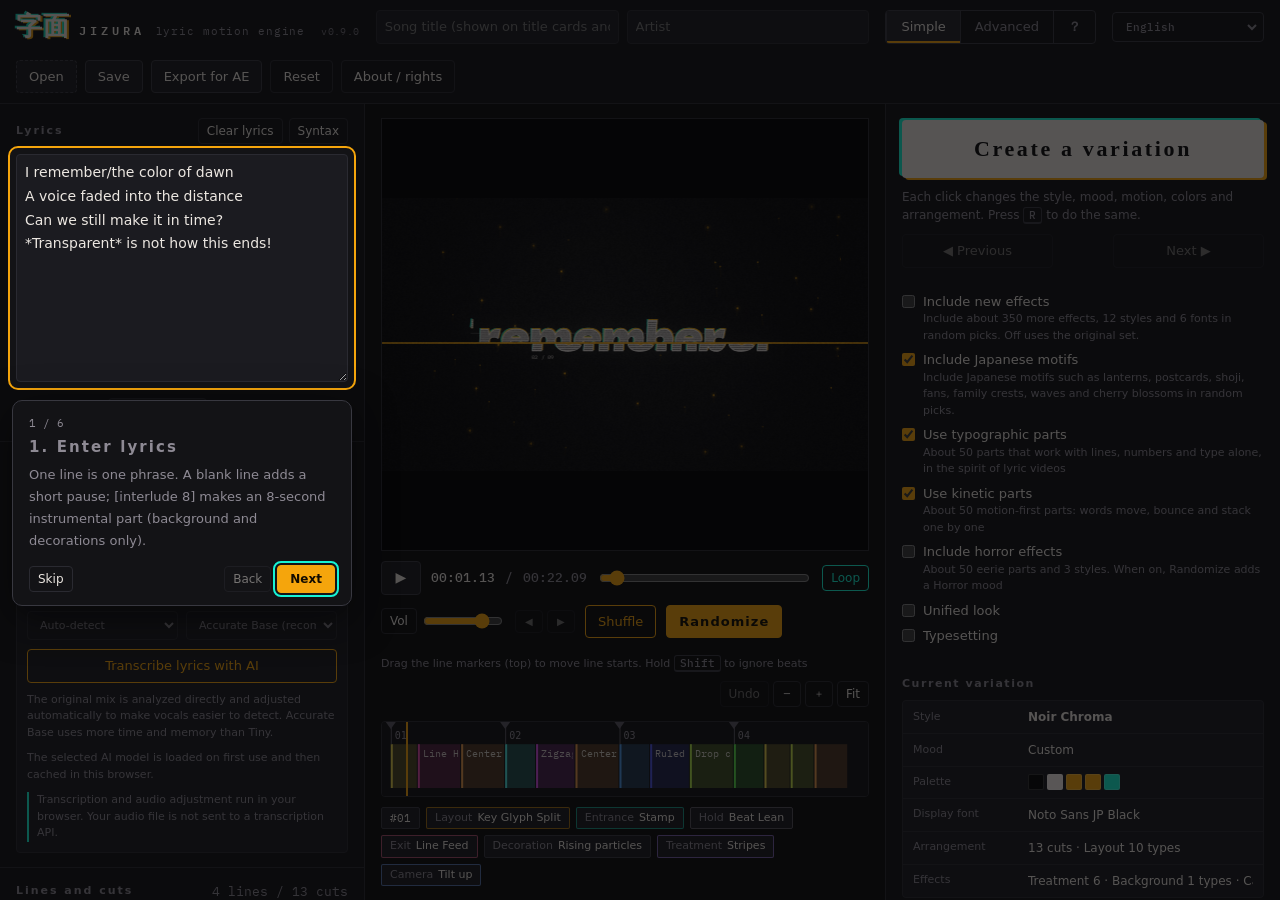
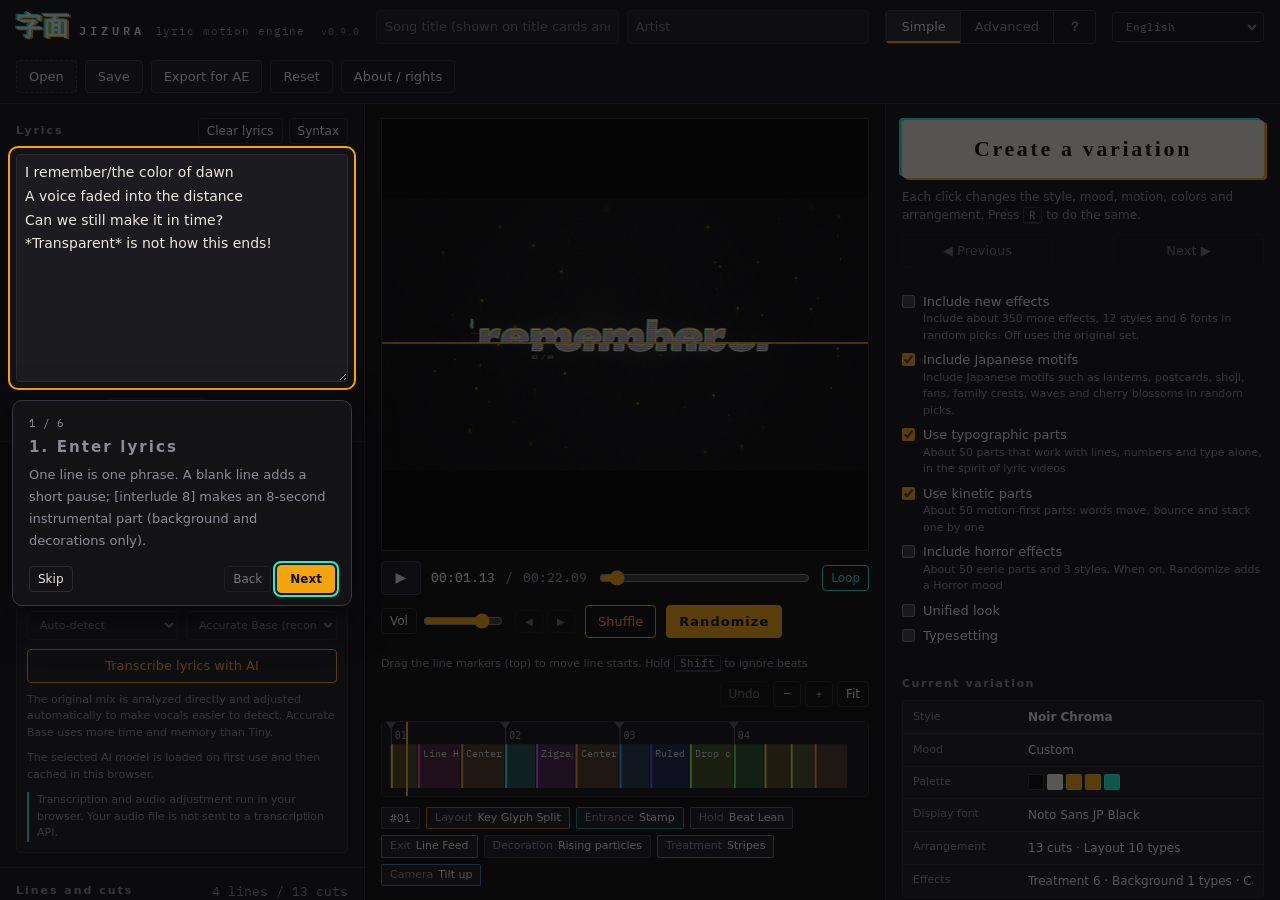
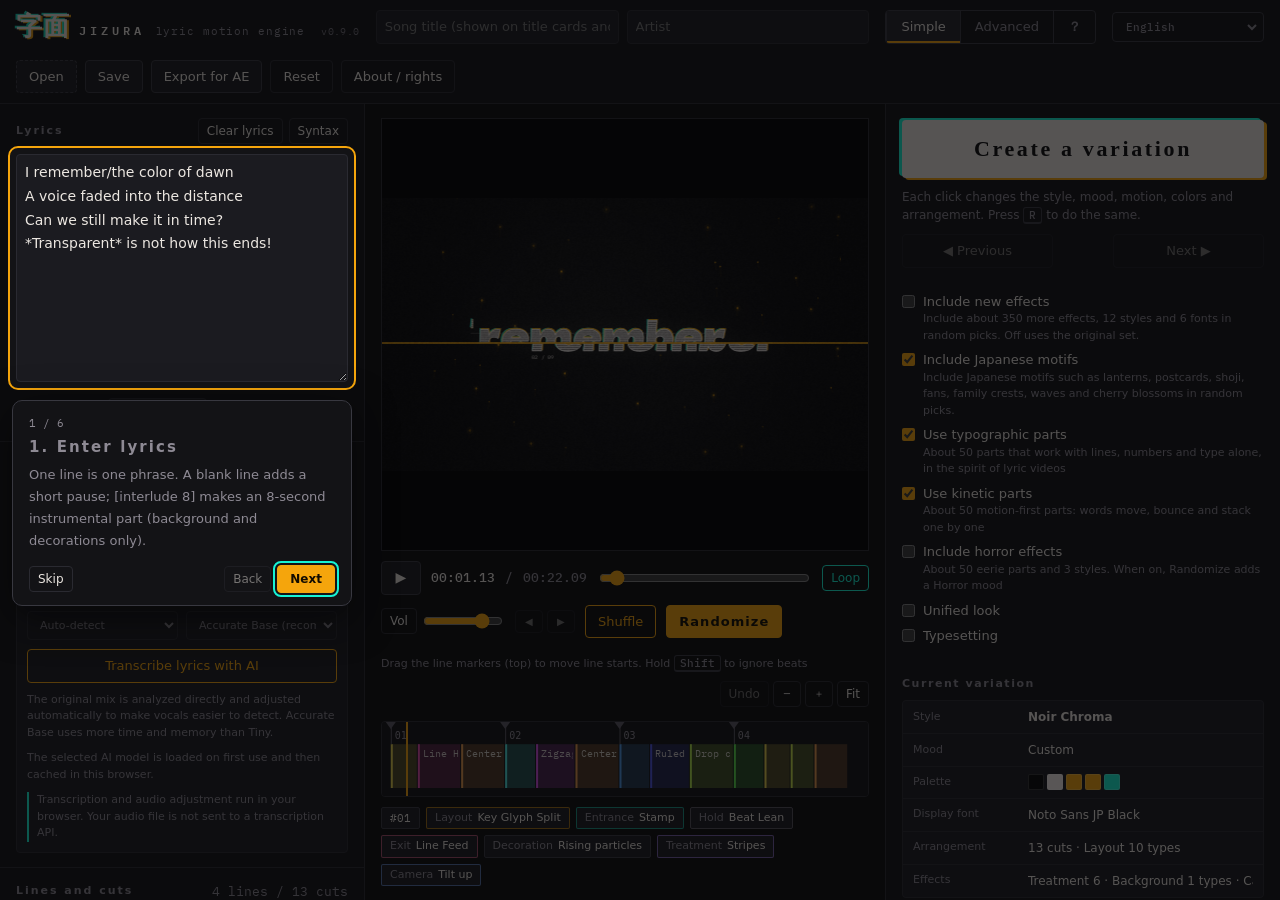
